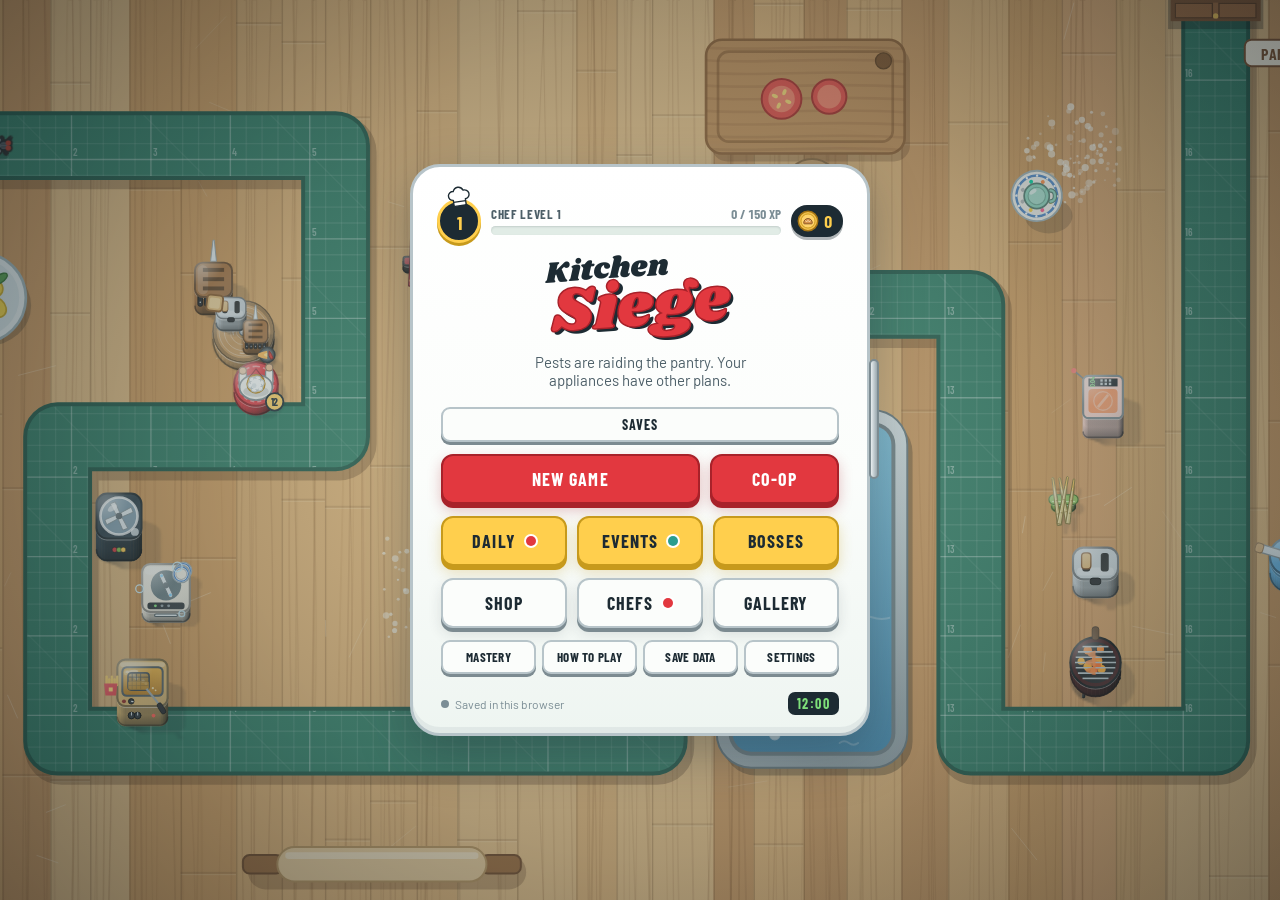
==== index.html @ 2f368362 "Add two-player co-op: WebRTC invite codes on the web, room codes inside Claude Co-Authored-By: Claud" ====
<!doctype html>
<html lang="en">
<head>
<meta charset="utf-8">
<meta name="viewport" content="width=device-width,initial-scale=1,viewport-fit=cover">
<title>Kitchen Siege</title>
<link rel="preconnect" href="https://fonts.googleapis.com">
<link rel="preconnect" href="https://fonts.gstatic.com" crossorigin>
<link rel="stylesheet" href="https://fonts.googleapis.com/css2?family=Barlow+Condensed:wght@500;600;700&family=Barlow:wght@400;500;600&family=Shrikhand&display=swap">
<style>
/* Layout: playfield on the left, an enamel control column on the right; stacks below 860px.
   Look: a 1950s appliance showroom. Mint tiled wall, enamel panels with chrome trim,
   cherry push-buttons, butter-yellow price tags, diner-script logo. One committed light look. */
:root{
  --wall:#cfe8dd;
  --wall-deep:#b6dccb;
  --grout:rgba(255,255,255,.6);
  --enamel:#fbfdfb;
  --enamel-2:#eef5f1;
  --enamel-3:#e1ece6;
  --chrome:#b7c4c9;
  --chrome-dark:#7c8b91;
  --ink:#1d2b33;
  --ink-2:#4d5f68;
  --ink-3:#7b8d95;
  --cherry:#e2383f;
  --cherry-deep:#a8222a;
  --butter:#ffcf4d;
  --butter-deep:#c79a1c;
  --mint:#2a9d8f;
  --gold:#f2c14e;
  --led:#7ee07a;
  --panel-dark:#1d2b33;
  --p1:#e2383f; --p2:#f0a12e; --p3:#2a9d8f;
  --font-display:'Shrikhand','Arial Black',Impact,system-ui,sans-serif;
  --font-ui:'Barlow Condensed','Arial Narrow','Roboto Condensed',system-ui,sans-serif;
  --font-body:'Barlow',system-ui,-apple-system,'Segoe UI',Roboto,sans-serif;
  --radius:16px;
  color-scheme:light;
}
*,*::before,*::after{box-sizing:border-box}
[hidden]{display:none!important}
html,body{height:100%}
body{
  background-color:var(--wall);
  background-image:
    linear-gradient(var(--grout) 1.5px, transparent 1.5px),
    linear-gradient(90deg, var(--grout) 1.5px, transparent 1.5px);
  background-size:56px 28px;
  color:var(--ink);
  font-family:var(--font-body);
  font-size:15px;
  overflow:hidden;
  -webkit-tap-highlight-color:transparent;
}
#app{position:relative;height:100%}
.screen{position:absolute;inset:0;display:flex;flex-direction:column;min-height:0}
button{font:inherit;color:inherit;cursor:pointer;border:0;background:none}
button:focus-visible,input:focus-visible,select:focus-visible,textarea:focus-visible{outline:3px solid var(--butter);outline-offset:2px}
canvas{display:block}
h1,h2,h3{margin:0;text-wrap:balance}
p{margin:0}
.num{font-variant-numeric:tabular-nums}

/* ---------- buttons ---------- */
.btn{
  display:inline-flex;align-items:center;justify-content:center;gap:8px;
  font-family:var(--font-ui);font-weight:700;font-size:18px;letter-spacing:.06em;text-transform:uppercase;
  padding:12px 20px;border-radius:12px;
  background:var(--enamel);color:var(--ink);
  border:2px solid var(--chrome);box-shadow:0 4px 0 var(--chrome-dark), 0 6px 14px rgba(29,43,51,.12);
  transition:transform .08s, box-shadow .08s, filter .15s;
  user-select:none;
}
.btn:hover{filter:brightness(1.03)}
.btn:active{transform:translateY(3px);box-shadow:0 1px 0 var(--chrome-dark)}
.btn-primary{background:var(--cherry);color:#fff;border-color:var(--cherry-deep);box-shadow:0 4px 0 var(--cherry-deep), 0 6px 14px rgba(168,34,42,.28)}
.btn-primary:active{box-shadow:0 1px 0 var(--cherry-deep)}
.btn-gold{background:var(--butter);color:var(--ink);border-color:var(--butter-deep);box-shadow:0 4px 0 var(--butter-deep), 0 6px 14px rgba(199,154,28,.3)}
.btn-ghost{background:transparent;box-shadow:none;border-color:transparent;color:var(--ink-2)}
.btn-ghost:hover{background:rgba(255,255,255,.5)}
.btn-small{font-size:14px;padding:7px 12px;border-radius:9px;box-shadow:0 3px 0 var(--chrome-dark)}
.btn-small.btn-primary{box-shadow:0 3px 0 var(--cherry-deep)}
.btn[disabled]{opacity:.45;cursor:not-allowed;transform:none}
.btn small{font-family:var(--font-body);font-weight:500;font-size:12px;letter-spacing:0;text-transform:none;opacity:.85}
.icon-btn{width:36px;height:36px;border-radius:10px;display:grid;place-items:center;font-size:22px;line-height:1;color:var(--ink-2);background:var(--enamel-2);border:2px solid var(--chrome)}
.icon-btn:hover{background:#fff}
.icon-btn svg{width:18px;height:18px}

/* ---------- menu ---------- */
#scr-menu{align-items:center;justify-content:flex-start;padding:16px;overflow-y:auto}
#scr-menu > .fridge{margin-block:auto}
#menu-bg{position:absolute;inset:0;width:100%;height:100%}
.menu-veil{position:absolute;inset:0;background:radial-gradient(ellipse at center, rgba(207,232,221,.25), rgba(29,43,51,.45))}
.fridge{
  position:relative;z-index:1;width:min(460px,100%);
  background:linear-gradient(180deg,#ffffff 0%, var(--enamel) 55%, var(--enamel-2) 100%);
  border:3px solid var(--chrome);border-radius:30px;
  box-shadow:0 18px 50px rgba(29,43,51,.35), inset 0 2px 0 #fff, inset 0 -6px 0 rgba(124,139,145,.12);
  padding:30px 28px 18px;display:flex;flex-direction:column;gap:18px;
}
.fridge::after{content:"";position:absolute;right:-12px;top:34%;width:10px;height:120px;border-radius:6px;background:linear-gradient(90deg,#e8eef0,#9aa8ae);border:2px solid var(--chrome-dark)}
.logo{display:flex;flex-direction:column;align-items:center;line-height:.86;user-select:none}
.logo .l1{font-family:var(--font-display);font-size:30px;color:var(--ink);transform:rotate(-4deg) translateX(-34px)}
.logo .l2{font-family:var(--font-display);font-size:64px;color:var(--cherry);text-shadow:3px 3px 0 var(--ink), 0 0 0 #fff;-webkit-text-stroke:1.5px var(--cherry-deep);transform:rotate(-4deg)}
.tagline{text-align:center;color:var(--ink-2);font-size:15px;max-width:32ch;margin-inline:auto}
.menu-buttons{display:flex;flex-direction:column;gap:12px}
.menu-buttons .row{display:grid;grid-template-columns:1fr 1fr;gap:10px}
.menu-buttons .row:has(#btn-bosses),.menu-buttons .row:has(#btn-gallery){grid-template-columns:repeat(3,minmax(0,1fr))}
.menu-buttons .row3{grid-template-columns:repeat(3,minmax(0,1fr));gap:8px}
.menu-buttons .row3 .btn{padding-inline:6px;letter-spacing:.03em}
.menu-buttons .row4{grid-template-columns:repeat(4,minmax(0,1fr));gap:6px}
.menu-buttons .row4 .btn{padding-inline:4px;letter-spacing:.02em;font-size:13px}
.howto{display:flex;flex-direction:column;gap:12px;font-size:14px;color:var(--ink-2)}
.howto h3{font-family:var(--font-ui);font-size:17px;letter-spacing:.06em;text-transform:uppercase;color:var(--ink);margin-bottom:2px}
.howto ul{margin:0;padding-left:18px;display:flex;flex-direction:column;gap:3px}
.dmg-table{display:grid;grid-template-columns:auto minmax(0,1fr) auto;gap:4px 10px;font-size:13px;align-items:baseline}
.dmg-table b{font-family:var(--font-ui);font-size:14px;color:var(--ink)}
.dmg-table .imm{color:var(--cherry-deep);font-weight:600}
kbd{font-family:var(--font-ui);font-weight:700;font-size:12px;background:var(--enamel-2);border:1.5px solid var(--chrome);border-bottom-width:3px;border-radius:5px;padding:0 5px;color:var(--ink)}
.menu-buttons .btn{width:100%}
.continue-info{display:block;font-family:var(--font-body);font-size:12px;font-weight:500;text-transform:none;letter-spacing:0;opacity:.9}
.menu-foot{display:flex;align-items:center;justify-content:space-between;gap:10px;font-size:12px;color:var(--ink-3)}
.clock{font-family:var(--font-ui);font-weight:700;font-size:14px;letter-spacing:.1em;background:var(--panel-dark);color:var(--led);padding:3px 9px;border-radius:7px;cursor:default;user-select:none;animation:blink 1.6s steps(2,start) infinite}
@keyframes blink{50%{opacity:.35}}
.badge{display:inline-flex;align-items:center;gap:6px}
.badge i{width:8px;height:8px;border-radius:50%;background:var(--ink-3);display:inline-block}
.badge.on i{background:var(--mint)}

/* ---------- top bars ---------- */
.topbar{display:flex;align-items:center;gap:12px;padding-block:14px;padding-inline:16px;max-width:1180px;width:100%;margin-inline:auto}
.topbar h2{font-family:var(--font-display);font-size:32px;color:var(--ink)}
.topbar .spacer{flex:1}
.stars-pill{font-family:var(--font-ui);font-weight:700;font-size:16px;letter-spacing:.05em;background:var(--panel-dark);color:var(--butter);padding:6px 12px;border-radius:999px;white-space:nowrap}

/* ---------- map select ---------- */
#scr-maps{overflow-y:auto}
.map-grid{display:grid;grid-template-columns:repeat(auto-fit,minmax(min(100%,420px),1fr));gap:18px;max-width:1180px;width:100%;margin-inline:auto;padding-inline:16px;padding-block:4px 28px}
.map-card{
  display:flex;flex-direction:column;text-align:left;background:var(--enamel);border:3px solid var(--chrome);border-radius:20px;overflow:hidden;
  box-shadow:0 6px 0 var(--chrome-dark),0 12px 24px rgba(29,43,51,.12);transition:transform .12s;min-width:0
}
.map-card:hover{transform:translateY(-3px)}
.map-card canvas{width:100%;height:auto;aspect-ratio:1100/680;border-bottom:3px solid var(--chrome)}
.map-meta{padding:12px 14px 14px;display:flex;flex-direction:column;gap:6px}
.map-meta .t{display:flex;align-items:baseline;justify-content:space-between;gap:10px}
.map-meta h3{font-family:var(--font-ui);font-size:24px;font-weight:700;letter-spacing:.02em}
.level{font-family:var(--font-ui);font-weight:700;font-size:13px;letter-spacing:.08em;text-transform:uppercase;padding:2px 8px;border-radius:6px;background:var(--enamel-3);color:var(--ink-2)}
.level.Beginner{background:#d8f2d4;color:#2f6d2a}.level.Intermediate{background:#fff0c4;color:#8a6510}.level.Advanced{background:#ffe0cc;color:#a34a10}.level.Expert{background:#ffd6d8;color:var(--cherry-deep)}
.map-meta p{font-size:14px;color:var(--ink-2)}
.medals{display:flex;gap:6px;align-items:center;margin-top:4px}
.medal{width:22px;height:22px;border-radius:50%;border:2px dashed var(--chrome);display:grid;place-items:center;font-family:var(--font-ui);font-weight:700;font-size:11px;color:var(--ink-3)}
.medal.got{border-style:solid;color:#fff}
.medal.easy.got{background:#c98a45;border-color:#8a5a2b}
.medal.medium.got{background:#aab6bc;border-color:#6b777c}
.medal.hard.got{background:var(--gold);border-color:var(--butter-deep);color:var(--ink)}
.medal.michelin.got{background:var(--cherry);border-color:var(--cherry-deep)}
.medal.mastery.got{background:#6d3fa3;border-color:#4a2575}
.best{margin-left:auto;font-family:var(--font-ui);font-size:13px;color:var(--ink-3);letter-spacing:.04em}

/* ---------- difficulty picker ---------- */
.diffs{display:grid;grid-template-columns:repeat(2,minmax(0,1fr));gap:10px}
.diff{display:flex;flex-direction:column;gap:2px;text-align:left;padding:12px 14px;border-radius:14px;border:2px solid var(--chrome);background:var(--enamel);min-width:0}
.diff b{font-family:var(--font-ui);font-size:20px;letter-spacing:.04em;text-transform:uppercase}
.diff span{font-size:13px;color:var(--ink-2)}
.diff[aria-pressed="true"]{border-color:var(--cherry);background:#fff1f1;box-shadow:0 0 0 3px rgba(226,56,63,.15)}
.diff .medal{position:absolute}
.toggle-row{display:flex;align-items:flex-start;gap:12px;padding:12px 14px;border-radius:14px;background:var(--enamel-2);border:2px solid var(--enamel-3)}
.toggle-row .txt{flex:1;min-width:0}
.toggle-row b{font-family:var(--font-ui);font-size:18px;letter-spacing:.04em;text-transform:uppercase}
.toggle-row span{display:block;font-size:13px;color:var(--ink-2)}
.switch{position:relative;width:52px;height:30px;flex:none}
.switch input{position:absolute;opacity:0;inset:0;cursor:pointer;margin:0}
.switch i{position:absolute;inset:0;border-radius:999px;background:var(--chrome);transition:background .15s}
.switch i::after{content:"";position:absolute;left:4px;top:4px;width:22px;height:22px;border-radius:50%;background:#fff;box-shadow:0 2px 4px rgba(0,0,0,.2);transition:transform .15s}
.switch input:checked + i{background:var(--mint)}
.switch input:checked + i::after{transform:translateX(22px)}
.switch input:focus-visible + i{outline:3px solid var(--butter);outline-offset:2px}

/* ---------- game layout ---------- */
#scr-game{overflow:hidden}
.game{flex:1;display:grid;grid-template-columns:minmax(0,1fr) 324px;gap:14px;padding-block:12px;padding-inline:16px;min-height:0}
.stage-col{position:relative;min-width:0;min-height:0;display:flex;align-items:center;justify-content:center}
.stage{position:relative;border-radius:14px;overflow:hidden;box-shadow:0 0 0 4px var(--enamel),0 0 0 7px var(--chrome),0 16px 34px rgba(29,43,51,.25);background:#d7a466;touch-action:none;user-select:none;-webkit-user-select:none}
.stage canvas{width:100%;height:100%}
.hud{position:absolute;top:10px;left:10px;display:flex;gap:8px;flex-wrap:wrap;pointer-events:none}
.chip{display:inline-flex;align-items:center;gap:7px;padding:5px 12px 5px 8px;border-radius:999px;background:rgba(29,43,51,.82);color:#fff;font-family:var(--font-ui);font-weight:700;font-size:20px;letter-spacing:.02em;font-variant-numeric:tabular-nums;box-shadow:0 2px 0 rgba(0,0,0,.25)}
.chip svg{width:20px;height:20px;flex:none}
.chip.cash{color:var(--butter)}
.chip.esc{color:#ffb27a}
.chip.esc.calm{color:rgba(255,255,255,.55)}
.chip small{font-size:13px;opacity:.7;font-weight:600;margin-left:-3px}
.chip.flashy{animation:pulse .5s}
@keyframes pulse{40%{transform:scale(1.12)}}
.saved-dot{position:absolute;bottom:12px;right:12px;font-family:var(--font-ui);font-size:12px;font-weight:700;letter-spacing:.08em;text-transform:uppercase;background:rgba(29,43,51,.7);color:var(--led);padding:3px 8px;border-radius:6px;opacity:0;transition:opacity .4s;pointer-events:none}
.saved-dot.show{opacity:1}
.boss-bars{position:absolute;top:10px;right:10px;width:min(360px,44%);display:flex;flex-direction:column;gap:5px;pointer-events:none}
.boss-bar{background:rgba(29,43,51,.86);border-radius:12px;padding:6px 10px 8px;color:#fff}
.boss-bar .lv{color:#ffb27a;margin-left:7px}
.boss-bar .bn{white-space:nowrap}
.boss-bar .bn > span:first-child{overflow:hidden;text-overflow:ellipsis;min-width:0}
.boss-bar .hpv{flex:none}
.boss-bar .st{color:#bfe9ff;margin-left:7px;font-size:12px}
.boss-bars.many .boss-bar{padding:4px 9px 6px}
.boss-bars.many .bn{font-size:12px}
.boss-bars.many .bt{height:7px;margin-top:3px}
.boss-bar .bn{font-family:var(--font-ui);font-weight:700;letter-spacing:.06em;text-transform:uppercase;font-size:14px;display:flex;justify-content:space-between;gap:8px}
.boss-bar .bt{height:10px;border-radius:6px;background:rgba(255,255,255,.15);overflow:hidden;margin-top:4px}
.boss-bar .bf{height:100%;background:linear-gradient(90deg,var(--cherry),#ff8a3d);width:100%;transition:width .15s}
.boss-bar .bt{position:relative}
.boss-bar .sk{position:absolute;top:-1px;bottom:-1px;width:3px;margin-left:-1.5px;background:#1d2b33;border-radius:2px}
.boss-bar .sk::after{content:'';position:absolute;left:50%;top:50%;width:7px;height:7px;margin:-3.5px 0 0 -3.5px;border-radius:50%;background:#f4efe6;box-shadow:0 0 0 1.5px #1d2b33}
.boss-bar .sk.gone::after{background:#6b7780}
.boss-bar .bpl{height:5px;border-radius:3px;background:rgba(255,255,255,.12);overflow:hidden;margin-top:3px}
.boss-bar .bpl i{display:block;height:100%;width:100%;background:linear-gradient(90deg,#9aa5ab,#e3e8ea);transition:width .15s}
.boss-bar.shield .bf{background:linear-gradient(90deg,var(--gold),#fff4c2)}
.abilities{position:absolute;left:10px;bottom:10px;display:flex;gap:8px;flex-wrap:wrap;max-width:calc(100% - 20px)}
.ab{position:relative;width:50px;height:50px;border-radius:50%;background:var(--enamel);border:3px solid var(--chrome);box-shadow:0 3px 0 var(--chrome-dark);display:grid;place-items:center;overflow:hidden}
.ab canvas{width:40px;height:40px}
.ab .cdv{position:absolute;inset:0;background:conic-gradient(rgba(29,43,51,.68) calc(var(--cd,0)*1turn), transparent 0);pointer-events:none}
.ab .k{position:absolute;right:2px;bottom:1px;font-family:var(--font-ui);font-weight:700;font-size:11px;background:var(--panel-dark);color:#fff;border-radius:5px;padding:0 4px}
.ab .n{position:absolute;left:3px;top:2px;font-family:var(--font-ui);font-weight:700;font-size:11px;color:var(--ink-2)}
.ab.ready{border-color:var(--butter);box-shadow:0 3px 0 var(--butter-deep),0 0 0 3px rgba(255,207,77,.45)}
/* a switch that is on (Overmix): a red ring that pulses */
.ab.switched{border-color:var(--cherry);animation:abOn 1s ease-in-out infinite}
@keyframes abOn{0%,100%{box-shadow:0 3px 0 #8e1d22,0 0 0 2px rgba(226,56,63,.35)}50%{box-shadow:0 3px 0 #8e1d22,0 0 0 5px rgba(226,56,63,.6)}}
@media (prefers-reduced-motion:reduce){.ab.switched{animation:none;box-shadow:0 3px 0 #8e1d22,0 0 0 4px rgba(226,56,63,.5)}}
.ab:disabled{cursor:default}
.ab{touch-action:manipulation;-webkit-touch-callout:none;-webkit-user-select:none;user-select:none}
.ab .au{position:absolute;right:1px;top:1px;width:15px;height:15px;border-radius:50%;background:var(--mint);color:#fff;font-family:var(--font-ui);font-weight:700;font-size:10px;line-height:15px;text-align:center;box-shadow:0 0 0 1.5px #fff;display:none;pointer-events:none}
.ab.auto .au{display:block}
/* the AUTO switch at the start of the ability bar */
.ab-auto{width:50px;height:50px;border-radius:50%;background:var(--enamel);border:3px solid var(--chrome);box-shadow:0 3px 0 var(--chrome-dark);display:flex;flex-direction:column;align-items:center;justify-content:center;gap:0;color:var(--ink-2);font-family:var(--font-ui);font-weight:700;font-size:11px;letter-spacing:.06em;text-transform:uppercase;line-height:1;touch-action:manipulation;-webkit-user-select:none;user-select:none}
.ab-auto svg{width:20px;height:20px;margin-bottom:1px}
.ab-auto[aria-pressed="true"]{background:var(--mint);border-color:#1f7469;color:#fff;box-shadow:0 3px 0 #1f7469,0 0 0 3px rgba(42,157,143,.35)}
.ab-auto[aria-pressed="true"] svg{animation:abspin 2.4s linear infinite}
.ab-auto[aria-pressed="mixed"]{background:linear-gradient(90deg,#d6f1ec 50%,var(--enamel) 50%);border-color:var(--mint);color:#1f7469}
@keyframes abspin{to{transform:rotate(360deg)}}
@media (prefers-reduced-motion:reduce){.ab-auto[aria-pressed="true"] svg{animation:none}}
.ab canvas{border-radius:50%}
/* hide/show: a slim pill at the start of the bar; when the bar is hidden it stays behind with a count of ready abilities */
.ab-hide{position:relative;width:34px;height:50px;padding:0;border-radius:17px;background:var(--enamel);border:3px solid var(--chrome);box-shadow:0 3px 0 var(--chrome-dark);display:flex;flex-direction:column;align-items:center;justify-content:center;gap:1px;color:var(--ink-2);font-family:var(--font-ui);font-weight:700;font-size:10px;letter-spacing:.05em;text-transform:uppercase;line-height:1;touch-action:manipulation;-webkit-user-select:none;user-select:none}
.ab-hide svg{width:16px;height:16px;transition:transform .15s}
.ab-hide:hover{color:var(--ink)}
.abilities.collapsed .ab-hide svg{transform:scaleX(-1)}
.abilities.collapsed .ab,.abilities.collapsed .ab-auto{display:none}
.ab-hide .hn{position:absolute;top:-7px;right:-9px;min-width:19px;height:19px;padding:0 5px;border-radius:10px;background:var(--butter);color:var(--ink);font-size:11px;letter-spacing:0;line-height:19px;text-align:center;box-shadow:0 0 0 2px var(--enamel),0 2px 0 var(--butter-deep);display:none;pointer-events:none}
.abilities.collapsed .ab-hide .hn.on{display:block}
@media (prefers-reduced-motion:reduce){.ab-hide svg{transition:none}}
/* what an ability does: a card above the bar while hovering it (or holding it on touch) */
.ab-tip{position:absolute;z-index:7;width:min(310px,calc(100% - 12px));background:#1d2b33;color:#fff;border-radius:14px;padding:10px 12px 9px;box-shadow:0 10px 26px rgba(0,0,0,.32);pointer-events:none;font-size:13px;line-height:1.36;border-top:4px solid var(--ac,var(--butter));animation:abtin .14s ease-out}
.ab-tip::after{content:'';position:absolute;left:var(--ax,50%);bottom:-6px;width:13px;height:13px;background:rgb(29,43,51);transform:translateX(-50%) rotate(45deg);border-radius:2px}
@keyframes abtin{from{transform:translateY(6px);opacity:0}}
.ab-tip.far::after{display:none}
.ab-tip.under::after{bottom:auto;top:-6px}
.abt-head{display:flex;align-items:center;gap:10px}
.abt-head canvas{width:40px;height:40px;flex:none}
.abt-title{min-width:0;display:flex;flex-direction:column;gap:1px}
.abt-title b{font-family:var(--font-ui);font-size:19px;letter-spacing:.02em;line-height:1.05}
.abt-sub{display:flex;align-items:center;gap:6px;font-size:12px;color:#b9cad2}
.abt-sub kbd{font-size:11px;padding:0 4px;background:#2c3f49;color:#fff;border-color:#55707c}
.abt-txt{margin:8px 0 0}
.abt-foot{display:flex;flex-wrap:wrap;align-items:center;gap:4px 7px;margin-top:8px;padding-top:7px;border-top:1px solid rgba(255,255,255,.13);font-size:12px;color:#b9cad2}
.abt-foot canvas{width:26px;height:26px;flex:none}
.abt-from{flex:1 1 auto;min-width:0;overflow:hidden;text-overflow:ellipsis;white-space:nowrap}
.abt-st{margin-left:auto;flex:none;font-family:var(--font-ui);font-weight:700;font-size:14px;letter-spacing:.02em;color:var(--butter)}
.abt-st.ready{color:#9df29a}
.abt-st.wait{color:#ffb38a}
.abt-auto{display:flex;gap:6px;align-items:baseline;margin-top:6px;font-size:12px;color:#b9cad2}
.abt-auto b{flex:none;font-family:var(--font-ui);font-size:13px;letter-spacing:.02em;color:#c9d6dc}
.abt-auto.on b{color:#7fe0d2}
.toasts{position:absolute;top:56px;left:50%;transform:translateX(-50%);display:flex;flex-direction:column;align-items:center;gap:6px;pointer-events:none;width:max-content;max-width:90%}
.toast{font-family:var(--font-ui);font-weight:600;font-size:16px;letter-spacing:.02em;background:rgba(29,43,51,.88);color:#fff;padding:6px 14px;border-radius:999px;box-shadow:0 4px 10px rgba(0,0,0,.2);animation:tin .25s ease-out;text-align:center}
.toast.t-gold{background:var(--butter);color:var(--ink)}
.toast.t-warn{background:var(--cherry)}
.toast.t-info{background:#fff;color:var(--ink);border:2px solid var(--chrome)}
.toast.out{opacity:0;transition:opacity .4s}
@keyframes tin{from{transform:translateY(-8px);opacity:0}}
.place-hint{position:absolute;transform:translate(-50%,-120%);font-family:var(--font-ui);font-weight:700;font-size:13px;letter-spacing:.05em;text-transform:uppercase;background:var(--panel-dark);color:#fff;padding:4px 9px;border-radius:7px;pointer-events:none;white-space:nowrap}
.rotate-tip{display:none}

/* ---------- side panel ---------- */
.side{display:flex;flex-direction:column;gap:12px;min-height:0;min-width:0}
.panel{background:var(--enamel);border:3px solid var(--chrome);border-radius:var(--radius);box-shadow:0 6px 0 var(--chrome-dark),0 12px 22px rgba(29,43,51,.12)}
.controls{padding:12px;display:grid;grid-template-columns:minmax(0,1fr) auto auto;gap:8px;align-items:stretch}
.go{font-size:21px;padding:8px 12px;justify-content:flex-start;gap:10px}
.go svg{width:22px;height:22px;flex:none}
.go-txt{display:flex;flex-direction:column;align-items:flex-start;line-height:1;min-width:0}
.go-sub{font-size:13px;letter-spacing:.06em;opacity:.85;margin-top:3px;white-space:nowrap;overflow:hidden;text-overflow:ellipsis;max-width:100%}
.speed{min-width:52px;padding:10px;font-family:var(--font-ui);font-weight:700;font-size:18px}
#btn-pause{padding:10px 12px}
.auto-row{grid-column:1/-1;display:flex;align-items:center;justify-content:space-between;gap:8px;font-family:var(--font-ui);font-weight:600;font-size:14px;letter-spacing:.05em;text-transform:uppercase;color:var(--ink-2)}
.preview{grid-column:1/-1;display:flex;flex-wrap:wrap;align-items:center;gap:4px 6px;border-top:2px dashed var(--enamel-3);padding-top:7px;min-height:34px}
.preview .pv-h{font-family:var(--font-ui);font-weight:700;font-size:12px;letter-spacing:.08em;text-transform:uppercase;color:var(--ink-3);margin-right:2px}
.preview .pv{display:inline-flex;align-items:center;gap:2px;font-family:var(--font-ui);font-weight:700;font-size:13px;color:var(--ink-2);background:var(--enamel-2);border-radius:7px;padding:1px 6px 1px 2px}
.preview .pv canvas{width:24px;height:24px}
.preview .pv.boss{background:#ffe4c9;color:#9a3a10}
.preview .skips{margin-left:auto;display:flex;gap:6px}
.preview .skip{font-size:13px;padding:4px 9px}
.skip-prog{height:10px;border-radius:6px;background:var(--enamel-3);overflow:hidden;margin:10px 0 4px}
.skip-prog i{display:block;height:100%;background:linear-gradient(90deg,var(--cherry),#ff8a3d);width:0}
.forecast{border-radius:12px;padding:10px 12px;font-size:15px;margin:6px 0}
.forecast.ok{background:#e3f6ee;color:#145c45}
.forecast.bad{background:#fde4e4;color:#8e1d22}
.preview .pv i{font-style:normal;font-size:10px;color:var(--cherry-deep);margin-left:2px}
.auto-row label{display:flex;align-items:center;gap:8px;cursor:pointer}
.auto-row .switch{width:42px;height:24px}
.auto-row .switch i::after{width:16px;height:16px;top:4px;left:4px}
.auto-row .switch input:checked + i::after{transform:translateX(18px)}
.shop-wrap{flex:1;min-height:0;display:flex;flex-direction:column;overflow:hidden}
.shop-head{display:flex;align-items:baseline;justify-content:space-between;padding:10px 12px 4px}
.shop-head h3{font-family:var(--font-ui);font-weight:700;font-size:16px;letter-spacing:.1em;text-transform:uppercase;color:var(--ink-2)}
.shop-head span{font-size:12px;color:var(--ink-3)}
.shop{display:grid;grid-template-columns:repeat(4,minmax(0,1fr));gap:6px;padding:6px 10px 10px;overflow-y:auto}
.card{position:relative;display:flex;flex-direction:column;align-items:center;gap:2px;padding:5px 2px 6px;border-radius:11px;background:var(--enamel-2);border:2px solid var(--enamel-3);min-width:0}
.card:hover{border-color:var(--chrome);background:#fff}
.card canvas{width:46px;height:46px}
.card .nm{font-family:var(--font-ui);font-weight:700;font-size:12.5px;line-height:1.02;text-align:center;letter-spacing:-.01em;hyphens:manual}
.card .pr{margin-top:auto;font-family:var(--font-ui);font-weight:700;font-size:13px;background:var(--butter);color:var(--ink);padding:0 5px;border-radius:5px;font-variant-numeric:tabular-nums}
.card .hk{position:absolute;left:5px;top:3px;font-family:var(--font-ui);font-weight:700;font-size:11px;color:var(--ink-3)}
.card .st{position:absolute;right:5px;top:3px;font-size:10px;color:var(--butter-deep);letter-spacing:-1px}
.card.poor{opacity:.55}
.card.poor .pr{background:var(--enamel-3);color:var(--cherry-deep)}
.card.sel{border-color:var(--cherry);background:#fff1f1;box-shadow:0 0 0 3px rgba(226,56,63,.18)}
.info{margin:0 12px 12px;padding:10px 12px;border-radius:12px;background:var(--enamel-2);font-size:13px;color:var(--ink-2);min-height:62px}
.info b{display:block;font-family:var(--font-ui);font-size:16px;letter-spacing:.03em;color:var(--ink)}

/* ---------- tower panel ---------- */
.tpanel{flex:1;min-height:0;overflow-y:auto;padding:12px;display:flex;flex-direction:column;gap:10px}
.tp-head{display:flex;align-items:center;gap:10px}
.tp-head canvas{width:56px;height:56px;flex:none;background:var(--enamel-2);border-radius:12px}
.tp-title{flex:1;min-width:0}
.tp-name{font-family:var(--font-ui);font-weight:700;font-size:22px;line-height:1.05}
.tp-sub{font-size:13px;color:var(--ink-2)}
.tp-stats{display:flex;flex-wrap:wrap;gap:4px 14px;font-size:13px;color:var(--ink-2)}
.tp-stats b{font-family:var(--font-ui);font-size:15px;color:var(--ink);font-variant-numeric:tabular-nums}
.buffs{display:flex;flex-wrap:wrap;gap:5px}
.buffs span{font-family:var(--font-ui);font-weight:600;font-size:12px;letter-spacing:.04em;text-transform:uppercase;background:#fff3cf;color:#7a5a08;padding:2px 7px;border-radius:5px}
.seg{display:grid;grid-template-columns:repeat(4,1fr);background:var(--enamel-2);border:2px solid var(--enamel-3);border-radius:10px;padding:3px;gap:3px}
.seg button{font-family:var(--font-ui);font-weight:700;font-size:14px;letter-spacing:.04em;text-transform:uppercase;padding:6px 0;border-radius:7px;color:var(--ink-2)}
.seg button[aria-pressed="true"]{background:var(--panel-dark);color:#fff}
.spot-row{display:flex;flex-direction:column;gap:5px}
.spot-txt{font-family:var(--font-ui);font-weight:600;font-size:13px;letter-spacing:.05em;text-transform:uppercase;color:var(--ink-2)}
.seg.seg2{grid-template-columns:repeat(2,1fr)}
.fly-row{display:flex;flex-direction:column;gap:5px}
.fly-txt{font-family:var(--font-ui);font-weight:600;font-size:13px;letter-spacing:.05em;text-transform:uppercase;color:var(--ink-2)}
.seg button:disabled{opacity:.42;cursor:not-allowed}
.path{display:flex;flex-direction:column;gap:5px;padding:8px;border-radius:12px;background:var(--enamel-2);border-left:5px solid var(--pc)}
.path-head{display:flex;align-items:center;gap:8px;font-family:var(--font-ui);font-weight:700;font-size:14px;letter-spacing:.06em;text-transform:uppercase}
.pips{display:flex;gap:3px}
.pips button{width:16px;height:16px;padding:0;border-radius:4px;background:var(--enamel-3);border:1.5px solid var(--chrome);cursor:pointer;position:relative;transition:transform .08s}
.pips button::after{content:'';position:absolute;inset:-5px -2px}
.pips button.on{background:var(--pc);border-color:var(--pc);cursor:default}
.pips button.can{border-color:var(--pc)}
.pips button.no{opacity:.45;cursor:not-allowed}
.pips button.pre.can{background:color-mix(in srgb,var(--pc) 45%,transparent)}
.pips button.pre.poor{background:color-mix(in srgb,var(--cherry) 30%,transparent)}
.pips button:not(.on):not(.no):hover{transform:scale(1.15)}
.pips button:focus-visible{outline:2px solid var(--pc);outline-offset:1px}
.path-cur{margin-left:auto;font-family:var(--font-body);font-weight:500;font-size:12px;letter-spacing:0;text-transform:none;color:var(--ink-3);white-space:nowrap;overflow:hidden;text-overflow:ellipsis;max-width:45%}
.upg{display:grid;grid-template-columns:44px minmax(0,1fr) auto;align-items:center;gap:8px;text-align:left;padding:6px;border-radius:10px;background:#fff;border:2px solid var(--enamel-3)}
.upg canvas{width:44px;height:44px}
.upg b{display:block;font-family:var(--font-ui);font-size:16px;line-height:1.1}
.upg small{display:block;font-size:12px;line-height:1.25;color:var(--ink-2)}
.upg .price{font-family:var(--font-ui);font-weight:700;font-size:16px;background:var(--butter);color:var(--ink);padding:3px 8px;border-radius:7px;white-space:nowrap;font-variant-numeric:tabular-nums}
.upg.can:hover{border-color:var(--pc);box-shadow:0 0 0 3px color-mix(in srgb, var(--pc) 22%, transparent)}
.upg.poor .price{background:var(--enamel-3);color:var(--cherry-deep)}
.upg.locked,.upg.closed,.upg.max{cursor:default}
.upg.locked .price,.upg.closed .price{background:var(--enamel-3);color:var(--ink-3)}
.upg.closed{opacity:.6}
.upg.max{grid-template-columns:44px 1fr;background:#fff8e1;border-color:#f6dd8f}
.lock-note{font-size:12px;color:var(--ink-3)}
.xpbar{height:6px;border-radius:4px;background:var(--enamel-3);overflow:hidden;margin-top:4px}
.xpbar i{display:block;height:100%;background:var(--mint)}
.paragon{padding:10px;border-radius:12px;background:linear-gradient(135deg,#fff6d6,#ffe9a8);border:2px solid #f2c14e;display:flex;flex-direction:column;gap:6px}
.paragon h4{margin:0;font-family:var(--font-display);font-size:20px;color:#7a5410;font-weight:400}
.paragon ul{margin:0;padding-left:18px;font-size:12px;color:#6b5a2a}
.paragon li.ok{color:#2f6d2a}
.paragon .why{font-size:12px;color:#6b5a2a}
.abils{display:flex;flex-direction:column;gap:6px}
.abils-head{font-family:var(--font-ui);font-weight:700;font-size:14px;letter-spacing:.06em;text-transform:uppercase;color:var(--ink-2)}
.abil{display:grid;grid-template-columns:40px minmax(0,1fr);gap:9px;align-items:start;padding:8px;border-radius:12px;background:#fff;border:2px solid var(--enamel-3);border-left:5px solid var(--ac);cursor:pointer;-webkit-tap-highlight-color:transparent}
.abil:hover{background:#fffdf4}
.abil canvas{width:40px;height:40px}
.abil-head{display:flex;align-items:center;gap:6px;min-width:0}
.abil-head b{font-family:var(--font-ui);font-size:16px;line-height:1.1}
.abil-head kbd{font-size:11px}
.abil-st{margin-left:auto;font-family:var(--font-ui);font-weight:700;font-size:13.5px;letter-spacing:.02em;color:var(--ink-3);white-space:nowrap}
.abil-st.ready{color:var(--mint)}
.abil-auto{grid-column:2;justify-self:start;margin-top:5px;font-family:var(--font-ui);font-weight:700;font-size:12.5px;letter-spacing:.03em;padding:3px 10px;border-radius:999px;border:2px solid var(--enamel-3);background:var(--enamel-2);color:var(--ink-2)}
.abil-auto[aria-pressed="true"]{background:var(--mint);border-color:#1f7469;color:#fff}
.abil p{margin:3px 0 0;font-size:12.5px;line-height:1.3;color:var(--ink-2)}
.abil-foot{display:flex;flex-wrap:wrap;align-items:baseline;gap:2px 8px;margin-top:3px}
.abil small{font-size:11.5px;color:var(--ink-3)}
.bank{display:flex;align-items:center;justify-content:space-between;gap:8px;padding:8px 10px;border-radius:12px;background:#eef8e8;border:2px solid #cfe7c2;font-size:13px}
.bank b{font-family:var(--font-ui);font-size:17px}
.tp-foot{display:flex;gap:8px;margin-top:auto}
.tp-foot .btn{flex:1}
.sell{background:#fff;color:var(--cherry-deep);border-color:#f3c2c4;box-shadow:0 3px 0 #e39a9e}
.sell.armed{background:var(--cherry);color:#fff;border-color:var(--cherry-deep);box-shadow:0 3px 0 var(--cherry-deep)}

/* ---------- modals ---------- */
.modal-wrap{position:fixed;inset:0;z-index:20;display:grid;place-items:center;padding:16px;background:rgba(29,43,51,.55);backdrop-filter:blur(3px)}
.modal{width:min(520px,100%);max-height:calc(100% - 8px);overflow-y:auto;background:var(--enamel);border:3px solid var(--chrome);border-radius:24px;box-shadow:0 20px 60px rgba(0,0,0,.35);padding:22px;display:flex;flex-direction:column;gap:14px}
.modal h2{font-family:var(--font-display);font-size:30px;color:var(--ink);line-height:1.1}
.modal .lead{color:var(--ink-2);font-size:15px}
.modal .acts{display:flex;flex-wrap:wrap;gap:10px}
.modal .acts .btn{flex:1 1 140px}
.modal textarea{width:100%;min-height:90px;resize:vertical;border-radius:12px;border:2px solid var(--chrome);background:#fff;padding:10px;font:12px/1.4 ui-monospace,SFMono-Regular,Menlo,Consolas,monospace;color:var(--ink);word-break:break-all;box-sizing:border-box}
.statline{display:grid;grid-template-columns:repeat(3,minmax(0,1fr));gap:8px}
.stat{background:var(--enamel-2);border-radius:12px;padding:10px;text-align:center}
.stat b{display:block;font-family:var(--font-ui);font-size:24px;font-variant-numeric:tabular-nums}
.stat span{font-size:12px;color:var(--ink-3);text-transform:uppercase;letter-spacing:.06em;font-family:var(--font-ui);font-weight:600}
.big-medal{width:84px;height:84px;margin:0 auto;border-radius:50%;display:grid;place-items:center;font-family:var(--font-display);font-size:28px;color:#fff;border:5px solid rgba(255,255,255,.7);box-shadow:0 8px 20px rgba(0,0,0,.2)}
.xp-list{display:flex;flex-direction:column;gap:6px}
.xp-row{display:grid;grid-template-columns:34px minmax(0,1fr) auto;gap:8px;align-items:center;font-size:13px}
.xp-row canvas{width:34px;height:34px}
.xp-row b{font-family:var(--font-ui);font-size:15px}
.form-row{display:flex;flex-direction:column;gap:6px}
.form-row label{font-family:var(--font-ui);font-weight:700;font-size:15px;letter-spacing:.05em;text-transform:uppercase}
input[type=range]{width:100%;accent-color:var(--cherry)}
.note{font-size:13px;color:var(--ink-2);background:var(--enamel-2);border-radius:10px;padding:8px 10px}

/* ---------- mastery ---------- */
#scr-mastery{overflow-y:auto}
.mastery-wrap{max-width:1180px;width:100%;margin-inline:auto;padding-inline:16px;padding-block:0 28px;display:flex;flex-direction:column;gap:14px}
#mastery-body{display:flex;flex-direction:column;gap:14px}
.tabs{display:flex;gap:8px;flex-wrap:wrap}
.tabs button{font-family:var(--font-ui);font-weight:700;font-size:16px;letter-spacing:.06em;text-transform:uppercase;padding:8px 14px;border-radius:10px;background:var(--enamel);border:2px solid var(--chrome);color:var(--ink-2)}
.tabs button[aria-selected="true"]{background:var(--panel-dark);color:#fff;border-color:var(--panel-dark)}
.mgrid{display:grid;grid-template-columns:repeat(auto-fill,minmax(min(100%,340px),1fr));gap:14px}
.mcard{background:var(--enamel);border:3px solid var(--chrome);border-radius:18px;padding:14px;display:flex;flex-direction:column;gap:8px;min-width:0}
.mcard .top{display:flex;align-items:center;gap:12px}
.mcard canvas{width:64px;height:64px;flex:none;background:var(--enamel-2);border-radius:14px}
.mcard h3{font-family:var(--font-ui);font-size:22px}
.rank{font-family:var(--font-display);font-size:18px;color:var(--cherry);font-weight:400}
.ladder{display:flex;gap:4px}
.ladder i{flex:1;height:8px;border-radius:3px;background:var(--enamel-3)}
.ladder i.on{background:var(--mint)}
.ladder i.gold{background:var(--gold)}
.next{font-size:13px;color:var(--ink-2)}
.perks{display:grid;grid-template-columns:repeat(auto-fill,minmax(min(100%,250px),1fr));gap:12px}
.perk{background:var(--enamel);border:3px solid var(--chrome);border-radius:16px;padding:12px;display:flex;flex-direction:column;gap:6px}
.perk h4{margin:0;font-family:var(--font-ui);font-size:19px}
.perk p{font-size:13px;color:var(--ink-2);flex:1}
.perk.owned{border-color:var(--mint);background:#effaf6}
.cost{font-family:var(--font-ui);font-weight:700;color:var(--butter-deep)}
.medal-table{display:flex;flex-direction:column;gap:10px}
.medal-row{display:grid;grid-template-columns:minmax(0,1fr) auto;gap:10px;align-items:center;background:var(--enamel);border:3px solid var(--chrome);border-radius:16px;padding:12px 14px}
.medal-row h4{margin:0;font-family:var(--font-ui);font-size:20px}
.pests{display:grid;grid-template-columns:repeat(auto-fill,minmax(min(100%,300px),1fr));gap:12px}
.pest{display:grid;grid-template-columns:58px minmax(0,1fr);gap:10px;align-items:center;background:var(--enamel);border:3px solid var(--chrome);border-radius:16px;padding:10px}
.pest canvas{width:58px;height:58px;background:var(--enamel-2);border-radius:12px}
.pest h4{margin:0;font-family:var(--font-ui);font-size:19px}
.pest p{font-size:12.5px;color:var(--ink-2)}
.tags{display:flex;flex-wrap:wrap;gap:4px;margin-top:3px}
.tags span{font-family:var(--font-ui);font-weight:600;font-size:11.5px;letter-spacing:.05em;text-transform:uppercase;padding:1px 6px;border-radius:5px;background:var(--enamel-3);color:var(--ink-2)}
.tags .imm{background:#ffe0e1;color:var(--cherry-deep)}
.tags .veh{background:#e3e7ff;color:#3540a0}
.tags .boss{background:var(--butter);color:var(--ink)}
.stats-grid{display:grid;grid-template-columns:repeat(auto-fit,minmax(140px,1fr));gap:10px}

/* ---------- service menu (admin) ---------- */
.admin{position:fixed;z-index:40;top:12px;right:12px;width:min(360px,calc(100% - 24px));max-height:calc(100% - 24px);overflow-y:auto;background:#141d22;color:#d9f5e0;border:2px solid #3b5560;border-radius:16px;box-shadow:0 20px 50px rgba(0,0,0,.45);font-family:var(--font-ui)}
.admin header{position:sticky;top:0;display:flex;align-items:center;justify-content:space-between;gap:8px;padding:10px 12px;background:#0d1417;border-bottom:1px solid #2a3d45;cursor:move;touch-action:none}
.admin header b{font-size:16px;letter-spacing:.12em;text-transform:uppercase;color:var(--led)}
.admin header button{color:#d9f5e0;font-size:20px;width:30px;height:30px;border-radius:8px}
.admin section{padding:10px 12px;border-bottom:1px solid #22333a;display:flex;flex-direction:column;gap:8px}
.admin h5{margin:0;font-size:12px;letter-spacing:.14em;text-transform:uppercase;color:#7fa7b1}
.admin .r{display:flex;flex-wrap:wrap;gap:6px;align-items:center}
.admin button.a{font-family:var(--font-ui);font-weight:700;font-size:14px;letter-spacing:.04em;padding:6px 10px;border-radius:8px;background:#22343c;color:#e8fff0;border:1px solid #3b5560}
.admin button.a:hover{background:#2c4550}
.admin button.a.on{background:#2f6d2a;border-color:var(--led)}
.admin button.a.warn{background:#5a1f22;border-color:#a8222a}
.admin input,.admin select{font-family:var(--font-ui);font-size:14px;background:#0d1417;color:#e8fff0;border:1px solid #3b5560;border-radius:8px;padding:6px 8px;width:86px}
.admin select{width:150px}
.admin label{display:inline-flex;align-items:center;gap:5px;font-size:14px;margin-right:8px}
.admin input[type=checkbox]{width:auto;padding:0;accent-color:var(--led)}
.ws-layer.ws-hl{box-shadow:0 0 0 3px #ff6b4a}
.ws-map{margin-top:8px;cursor:grab;border-radius:10px}
.admin.sbx{right:auto;left:12px;top:64px;border-color:#6a5acd}
.admin.sbx header b{color:#c9b3ff}
#btn-sandbox{grid-column:1/-1}
.admin .muted{font-size:12px;color:#7fa7b1;font-family:var(--font-body)}

/* ---------- microwave keypad ---------- */
.keypad-wrap{position:fixed;inset:0;z-index:45;display:grid;place-items:center;background:rgba(0,0,0,.4);padding:16px}
.keypad{width:min(260px,100%);background:linear-gradient(#e9edef,#c9d2d6);border:3px solid var(--chrome-dark);border-radius:18px;padding:14px;display:flex;flex-direction:column;gap:10px;box-shadow:0 20px 40px rgba(0,0,0,.35)}
.kp-display{background:#0e1a12;color:var(--led);font-family:var(--font-ui);font-weight:700;font-size:34px;letter-spacing:.2em;text-align:right;padding:6px 12px;border-radius:10px;font-variant-numeric:tabular-nums;box-shadow:inset 0 2px 6px rgba(0,0,0,.6)}
.kp-display.err{color:#ff6b5e}
.kp-grid{display:grid;grid-template-columns:repeat(3,1fr);gap:8px}
.kp-grid button{font-family:var(--font-ui);font-weight:700;font-size:20px;padding:10px 0;border-radius:10px;background:#f7f9fa;border:2px solid var(--chrome);box-shadow:0 3px 0 var(--chrome-dark)}
.kp-grid button:active{transform:translateY(2px);box-shadow:0 1px 0 var(--chrome-dark)}
.kp-grid .start{background:var(--mint);color:#fff;border-color:#1f7469;box-shadow:0 3px 0 #1f7469}
.kp-grid .clr{background:#fbe1e2;color:var(--cherry-deep)}
.kp-label{font-family:var(--font-ui);font-size:12px;letter-spacing:.14em;text-transform:uppercase;color:var(--ink-2);text-align:center}

/* ---------- touch ---------- */
.touch .card .hk,.touch .shop-head span,.touch .ab .k{display:none}

/* ---------- small screens ---------- */
@media (max-width:860px) and (orientation:portrait), (max-width:600px){
  body{overflow:auto}
  #scr-game{position:relative;inset:auto;min-height:100%;overflow:visible}
  .game{grid-template-columns:minmax(0,1fr);grid-template-rows:auto auto;padding-block:10px;gap:12px}
  .stage-col{display:block}
  .side{min-height:auto}
  .shop-wrap{overflow:visible}
  .shop{grid-template-columns:repeat(auto-fill,minmax(88px,1fr));overflow:visible}
  .tpanel{overflow:visible}
  .chip{font-size:16px;padding:3px 9px 3px 6px}
  .chip svg{width:16px;height:16px}
  .ab{width:44px;height:44px}
  .ab canvas{width:34px;height:34px}
  .ab-auto{width:44px;height:44px;font-size:10px}
  .ab-auto svg{width:17px;height:17px}
  .ab-hide{width:32px;height:44px;font-size:9px}
  .toast{font-size:12px;padding:4px 10px}
  .rotate-tip{display:block;text-align:center;font-size:12px;color:var(--ink-2);margin-top:14px}
  .logo .l2{font-size:54px}
  .boss-bars{top:44px;right:8px;width:76%;gap:3px}
  .boss-bar{padding:3px 8px 5px;border-radius:9px}
  .boss-bar .bn,.boss-bars.many .bn{font-size:11px;letter-spacing:.03em}
  .boss-bar .bt{height:6px;margin-top:2px}
  .toasts{top:96px}
}
@media (max-height:560px) and (orientation:landscape) and (min-width:601px){
  .game{grid-template-columns:minmax(0,1fr) 236px;padding-block:8px;padding-inline:12px;gap:10px}
  .controls{padding:8px;gap:6px}
  .go{font-size:16px;padding:6px 8px;gap:6px}
  .go svg{width:16px;height:16px}
  .go-sub{font-size:11px}
  .speed{min-width:42px;font-size:15px;padding:6px}
  #btn-pause{padding:6px 8px}
  .auto-row{font-size:12px}
  .shop-head{padding:6px 10px 2px}
  .shop{grid-template-columns:repeat(3,minmax(0,1fr));gap:5px;padding:4px 8px 8px}
  .card{padding:3px 2px 4px}
  .card canvas{width:34px;height:34px}
  .card .nm{font-size:11.5px}
  .card .pr{font-size:12px}
  .info{display:none}
  .tpanel{padding:8px;gap:7px}
  .tp-head canvas{width:40px;height:40px}
  .tp-name{font-size:18px}
  .upg{grid-template-columns:34px minmax(0,1fr) auto;gap:6px;padding:4px}
  .upg canvas{width:34px;height:34px}
  .upg b{font-size:14px}
  .upg small{font-size:11px}
  .chip{font-size:15px;padding:3px 9px 3px 6px}
  .chip svg{width:15px;height:15px}
  .ab{width:42px;height:42px}
  .ab canvas{width:32px;height:32px}
  .ab-auto{width:42px;height:42px;font-size:10px}
  .ab-auto svg{width:16px;height:16px}
  .ab-hide{width:30px;height:42px;font-size:9px}
  .seg button{font-size:11px;letter-spacing:0}
  .path-head{font-size:12px}
  .toasts{top:40px}
  .toast{font-size:12px;padding:4px 10px}
  .boss-bars{top:40px}
}
@media (max-width:420px){
  .diffs{grid-template-columns:1fr}
  .statline{grid-template-columns:1fr 1fr}
}
@media (prefers-reduced-motion: reduce){
  *{animation-duration:.001s !important;transition-duration:.001s !important}
}
.preview .skip.queued{background:var(--cherry);color:#fff;border-color:var(--cherry-deep)}
.path-cur.hint{color:var(--ink);font-weight:700}
.clip{display:flex;gap:6px;align-items:stretch;margin:0 0 8px}
.clip[hidden]{display:none}
.clip-paste{flex:1;display:flex;align-items:center;gap:8px;padding:5px 9px;border-radius:12px;border:1.5px dashed var(--chrome);background:var(--enamel-2,#fff);cursor:pointer;text-align:left;font:inherit;color:var(--ink)}
.clip-paste canvas{width:30px;height:30px}
.clip-paste>span:nth-child(2){display:flex;flex-direction:column;line-height:1.15;flex:1;min-width:0}
.clip-paste b{font-size:13px}
.clip-paste small{font-size:11.5px;color:var(--ink-2,#5b6b74);white-space:nowrap;overflow:hidden;text-overflow:ellipsis}
.clip-paste .pr{background:var(--gold,#ffcf4d);border-radius:7px;padding:2px 7px;font-weight:700;font-size:13px}
.clip-paste.poor .pr{background:#f3c2c4;color:var(--cherry-deep)}
.clip-paste:hover{border-style:solid}
.clip-paste.sel{border:1.5px solid var(--cherry);background:#fff3f3}
.clip-x{align-self:center}

.skip-tally{display:flex;justify-content:space-between;gap:10px;margin:8px 0 2px;font-size:15px;color:var(--ink-2)}
.skip-tally b{color:var(--ink);margin-left:4px}
.skip-tally span:first-child b{color:#1d7a55}
.skip-cash{display:flex;align-items:baseline;flex-wrap:wrap;gap:6px;background:#fff6dc;border:1.5px solid var(--gold);border-radius:12px;padding:8px 12px;margin:6px 0;color:var(--ink-2);font-size:14px}
.skip-cash .plus{font-size:22px;font-weight:800;color:#8a5a00}
#hud-cash{position:relative}
#hud-cash.pop{animation:cashpop .6s ease 2}
@keyframes cashpop{50%{transform:scale(1.18)}}
.cash-float{position:absolute;left:50%;top:100%;transform:translateX(-50%);font-weight:800;color:#ffcf4d;text-shadow:0 1px 2px rgba(0,0,0,.6);white-space:nowrap;pointer-events:none;animation:cashfloat 1.8s ease-out forwards}
@keyframes cashfloat{0%{opacity:0;margin-top:0}15%{opacity:1}100%{opacity:0;margin-top:26px}}

/* ---------- skins ---------- */
.modal.wide{width:min(1000px,100%)}
.skin-chip{display:inline-flex;align-items:center;gap:6px;margin-top:4px;padding:2px 9px 2px 4px;border-radius:999px;background:var(--enamel-2);border:1.5px solid var(--enamel-3);font-family:var(--font-ui);font-weight:700;font-size:12.5px;letter-spacing:.03em;color:var(--ink-2);cursor:pointer}
.skin-chip:hover{border-color:var(--chrome);background:#fff;color:var(--ink)}
.skin-chip i{width:14px;height:14px;border-radius:50%;border:1.5px solid rgba(29,43,51,.35);flex:none}
.skin-grid{display:grid;grid-template-columns:repeat(auto-fill,minmax(150px,1fr));gap:10px}
.skin-tile{position:relative;display:flex;flex-direction:column;align-items:center;gap:3px;padding:10px 8px 10px;border-radius:14px;background:var(--enamel-2);border:2px solid var(--enamel-3);text-align:center;cursor:pointer;color:var(--ink)}
.skin-tile:hover{border-color:var(--chrome);background:#fff}
.skin-tile canvas{width:72px;height:72px}
.skin-tile b{font-family:var(--font-ui);font-size:16px;letter-spacing:.03em}
.skin-tile small{font-size:12px;line-height:1.25;color:var(--ink-2)}
.skin-tile.on{border-color:var(--mint);background:#e9f8f3;box-shadow:0 0 0 3px rgba(42,157,143,.18)}
.skin-tile.on::after{content:'Equipped';position:absolute;top:6px;right:6px;font-family:var(--font-ui);font-weight:700;font-size:10.5px;letter-spacing:.06em;text-transform:uppercase;background:var(--mint);color:#fff;border-radius:6px;padding:1px 6px}
.skin-tile.locked canvas{filter:grayscale(.85) brightness(1.05);opacity:.55}
.skin-tile.locked b{color:var(--ink-3)}
.skin-dots{display:flex;flex-wrap:wrap;gap:7px}
.skin-dot{width:26px;height:26px;border-radius:50%;border:2px solid rgba(29,43,51,.25);cursor:pointer;position:relative;padding:0}
.skin-dot:hover{transform:scale(1.1)}
.skin-dot.on{outline:3px solid var(--mint);outline-offset:2px}
.skin-dot.locked{filter:grayscale(.9);opacity:.45;cursor:not-allowed}
.skin-dot.locked::after{content:'';position:absolute;right:-3px;bottom:-3px;width:11px;height:11px;border-radius:3px;background:var(--ink-2) url("data:image/svg+xml,%3Csvg xmlns='http://www.w3.org/2000/svg' viewBox='0 0 12 12'%3E%3Crect x='2.5' y='5.5' width='7' height='5' rx='1' fill='white'/%3E%3Cpath d='M4 5.5V4a2 2 0 0 1 4 0v1.5' stroke='white' stroke-width='1.3' fill='none'/%3E%3C/svg%3E") center/9px no-repeat}
.skin-card .rank{font-size:13px;color:var(--ink-2)}
.card.custom{border-style:dashed;border-color:#b9a8ff}
.card.custom .hk{color:#7b5cff;font-size:12px}
/* ---------- tower builder ---------- */
.bld{display:grid;grid-template-columns:minmax(0,1fr) 330px;gap:16px;align-items:start}
.bld-form{display:flex;flex-direction:column;gap:12px;min-width:0}
.bld-top{display:flex;gap:8px;flex-wrap:wrap;align-items:center}
.bld-top select{flex:1;min-width:180px}
.bsec{background:var(--enamel-2);border:2px solid var(--enamel-3);border-radius:14px;padding:10px 12px 12px}
.bsec h4{font-family:var(--font-ui);font-size:15px;letter-spacing:.1em;text-transform:uppercase;color:var(--ink-2);margin-bottom:8px}
.bgrid{display:grid;grid-template-columns:repeat(auto-fill,minmax(140px,1fr));gap:10px 12px}
.bf{display:flex;flex-direction:column;gap:4px;min-width:0}
.bf .bl,.bpath .bl{font-family:var(--font-ui);font-weight:700;font-size:13px;letter-spacing:.05em;text-transform:uppercase;color:var(--ink)}
.bf small{font-size:11.5px;line-height:1.25;color:var(--ink-3)}
.bld input[type=text],.bld input[type=number],.bld select{width:100%;box-sizing:border-box;font:500 15px var(--font-body);color:var(--ink);background:#fff;border:2px solid var(--chrome);border-radius:9px;padding:6px 8px;min-height:36px}
.bld input:focus-visible,.bld select:focus-visible{outline:none;border-color:var(--mint);box-shadow:0 0 0 3px rgba(42,157,143,.2)}
.bchecks{grid-column:1/-1;display:flex;flex-wrap:wrap;gap:8px 16px}
.bchk{display:inline-flex;align-items:center;gap:7px;font-size:14px;color:var(--ink);cursor:pointer}
.bchk input{width:18px;height:18px;accent-color:var(--mint)}
.brange{display:flex;align-items:center;gap:10px}
.brange input{flex:1;accent-color:var(--cherry)}
.brange b{font-family:var(--font-ui);font-size:18px;min-width:1.2em;text-align:center}
.bpaths{grid-column:1/-1;display:flex;flex-direction:column;gap:8px}
.bpath{display:grid;grid-template-columns:62px minmax(0,1fr) minmax(0,1fr);gap:8px;align-items:center;padding-left:8px;border-left:4px solid var(--pc)}
.bld-side{display:flex;flex-direction:column;gap:12px;position:sticky;top:0}
.bprev{background:var(--panel-dark);color:#eef7f2;border-radius:16px;padding:12px;display:flex;flex-direction:column;gap:8px}
.bprev-top{display:flex;align-items:center;gap:10px}
.bprev-top canvas{width:76px;height:76px;flex:none;background:rgba(255,255,255,.08);border-radius:14px}
.bprev-name{font-family:var(--font-ui);font-weight:700;font-size:22px;line-height:1.05;word-break:break-word}
.bprev-sub{font-size:13px;color:#a9c3cc}
.bprev-desc{font-size:13.5px;line-height:1.35;color:#dbe9e3}
.bprev-stats{display:flex;flex-wrap:wrap;gap:4px 14px;font-size:13px;color:#a9c3cc}
.bprev-stats b{color:var(--butter);font-family:var(--font-ui);font-size:16px}
.bprev-paths{display:flex;flex-direction:column;gap:6px}
.bpp{border-left:3px solid var(--pc);padding-left:8px}
.bpp b{font-family:var(--font-ui);font-size:14px;letter-spacing:.04em;text-transform:uppercase}
.bpp ol{list-style:none;margin:2px 0 0;padding:0;display:grid;gap:1px}
.bpp li{display:flex;justify-content:space-between;gap:8px;font-size:12.5px;color:#cfe0da;cursor:help}
.bpp li .num{color:var(--butter)}
.blist{display:flex;flex-direction:column;gap:6px}
.blist h4{font-family:var(--font-ui);font-size:14px;letter-spacing:.08em;text-transform:uppercase;color:var(--ink-2)}
.brow{display:grid;grid-template-columns:40px minmax(0,1fr) auto auto;gap:8px;align-items:center;padding:6px;border-radius:12px;background:var(--enamel-2);border:2px solid var(--enamel-3)}
.brow.on{border-color:#b9a8ff;background:#f4f0ff}
.brow canvas{width:40px;height:40px}
.brow .bn{display:flex;flex-direction:column;min-width:0}
.brow .bn b{font-family:var(--font-ui);font-size:15px;white-space:nowrap;overflow:hidden;text-overflow:ellipsis}
.brow .bn small{font-size:11.5px;color:var(--ink-3)}
.brow .btn-small{padding:5px 9px;font-size:12.5px}
.bld-status{display:block;min-height:1.2em;font-size:14px;font-weight:600;color:var(--mint)}
@media (max-width: 780px){
  .bld{grid-template-columns:minmax(0,1fr)}
  .bld-side{position:static;order:-1}
  .bpath{grid-template-columns:minmax(0,1fr) minmax(0,1fr)}
  .bpath .bl{grid-column:1/-1}
}
.bsec h4{margin:0 0 8px}
.blist h4{margin:0}

/* ---------- tower builder v2 ---------- */
.bld-main{display:flex;flex-direction:column;gap:10px;min-width:0}
.bld-tabs{display:grid;grid-template-columns:repeat(4,1fr);gap:4px;background:var(--enamel-2);border:2px solid var(--enamel-3);border-radius:12px;padding:4px;position:sticky;top:-22px;z-index:2}
.bld-tabs button{font-family:var(--font-ui);font-weight:700;font-size:14px;letter-spacing:.04em;text-transform:uppercase;padding:8px 4px;border-radius:9px;color:var(--ink-2);white-space:nowrap}
.bld-tabs button[aria-selected="true"]{background:var(--panel-dark);color:#fff}
.bnote{font-size:13px;line-height:1.35;color:var(--ink-2);margin:0}
.bnote.warn{color:var(--cherry-deep);font-weight:600}
.bgrid .wide,.bgrid .bf.wide{grid-column:1/-1}
.bcard{background:#fff}
.bcard-head{display:flex;align-items:center;gap:8px;margin-bottom:10px}
.bcard-head b{font-family:var(--font-ui);font-size:15px;letter-spacing:.06em;text-transform:uppercase;white-space:nowrap;color:var(--ink)}
.bcard-head input[type=text]{flex:1;min-width:0}
.bx{flex:none;width:30px;height:30px;border-radius:8px;display:grid;place-items:center;font-size:20px;line-height:1;color:var(--cherry-deep);background:#fff;border:2px solid #f3c2c4}
.bx:hover{background:#fff1f1}
.badd{align-self:flex-start}
.bacts{display:flex;flex-direction:column;gap:8px;margin:4px 0 8px}
.bact{display:grid;grid-template-columns:minmax(0,1fr) auto;gap:6px 8px;align-items:start;padding:8px;border-radius:10px;background:var(--enamel-2);border:1.5px solid var(--enamel-3)}
.bact-k{grid-column:1}
.bact .bx{grid-column:2;grid-row:1}
.bact-f{grid-column:1/-1;display:grid;grid-template-columns:repeat(auto-fill,minmax(120px,1fr));gap:6px 8px}
.bact-f .bl{font-size:11.5px}
.bpaths-tabs{display:grid;grid-template-columns:repeat(3,1fr);gap:6px}
.bpaths-tabs button{display:flex;align-items:center;gap:6px;justify-content:center;font-family:var(--font-ui);font-weight:700;font-size:14px;letter-spacing:.03em;padding:8px 6px;border-radius:10px;background:var(--enamel-2);border:2px solid var(--enamel-3);color:var(--ink-2);overflow:hidden;white-space:nowrap;text-overflow:ellipsis}
.bpaths-tabs button i{width:10px;height:10px;border-radius:3px;background:var(--pc);flex:none}
.bpaths-tabs button[aria-selected="true"]{border-color:var(--pc);background:#fff;color:var(--ink);box-shadow:inset 0 -3px 0 var(--pc)}
.btier{border-left:5px solid var(--pc)}
.btier .bcard-head input[type=number]{width:100px}
.bmods{display:flex;flex-direction:column;gap:6px;margin-bottom:8px}
.bmod{display:flex;flex-wrap:wrap;gap:6px;align-items:center;padding:6px;border-radius:10px;background:var(--enamel-2);border:1.5px solid var(--enamel-3)}
.bmod select{flex:1 1 150px;width:auto!important;min-width:0}
.bmod input[type=number]{flex:0 1 110px;width:110px!important}
.bmod .bx{margin-left:auto}
.bmini{display:inline-flex;align-items:center;gap:4px;font-family:var(--font-ui);font-weight:700;font-size:13px;color:var(--ink-2)}
.bmini input{width:90px!important}
.btier-foot{display:flex;flex-wrap:wrap;gap:8px;align-items:center;margin-bottom:8px}
.bprev-abs{display:flex;flex-direction:column;gap:6px}
.bpa{border-left:3px solid var(--butter);padding-left:8px;font-size:13px;color:#cfe0da}
.bpa b{font-family:var(--font-ui);font-size:15px;color:#fff}
.bpa small{display:block;font-size:12px;color:#a9c3cc;line-height:1.3}
@media (max-width: 780px){
  .bld-tabs{top:-14px}
  .bld-tabs button{font-size:12.5px;padding:8px 2px}
  .bpaths-tabs button{font-size:12.5px}
}
.bld .wide > .bl{display:block;font-family:var(--font-ui);font-weight:700;font-size:13px;letter-spacing:.05em;text-transform:uppercase;color:var(--ink);margin-bottom:4px}
@media (max-width: 520px){ .bld-tabs{grid-template-columns:repeat(2,1fr)} }

/* ---------- builder: special moves and paragon ---------- */
.bld-tabs{grid-template-columns:repeat(5,1fr)}
.bmore{border-radius:10px;background:var(--enamel-2);border:1.5px dashed var(--chrome);padding:6px 10px}
.bmore summary{cursor:pointer;font-family:var(--font-ui);font-weight:700;font-size:14px;letter-spacing:.05em;text-transform:uppercase;color:var(--ink);padding:4px 0}
.bmore summary span{font-family:var(--font-body);font-weight:600;font-size:12.5px;letter-spacing:0;text-transform:none;color:#7b5cff;margin-left:8px}
.bmore[open]{background:#fff;border-style:solid}
.bmore > .bgrid{margin-top:8px}
.bld input[type=color]{width:100%;height:36px;padding:2px;border:2px solid var(--chrome);border-radius:9px;background:#fff;cursor:pointer}
.bmod input[type=color]{flex:0 0 70px;width:70px}
.bsub{font-family:var(--font-ui);font-size:15px;letter-spacing:.1em;text-transform:uppercase;color:var(--ink-2);margin:6px 0 0}
.bpar{border-color:#f2c14e}
.bcard.bpar{box-shadow:inset 4px 0 0 #f2c14e}
.bpar-foot{display:flex;flex-wrap:wrap;gap:8px}
.bprev-par{display:flex;gap:10px;align-items:flex-start;border-top:1px solid rgba(255,255,255,.12);padding-top:8px}
.bprev-par canvas{width:48px;height:48px;flex:none}
.bprev-par b{font-family:var(--font-ui);font-size:16px;color:#ffd166}
.bprev-par span{font-size:12.5px;color:#a9c3cc}
.bprev-par small{display:block;font-size:12px;line-height:1.3;color:#cfe0da;margin-top:2px}
@media (max-width: 780px){ .bld-tabs{grid-template-columns:repeat(3,1fr)} }
/* ---------- builder: test range, balance, sharing ---------- */
.brange{display:flex;flex-direction:column;gap:6px;background:var(--panel-dark);border-radius:16px;padding:8px}
.brange canvas{width:100%;aspect-ratio:320/176;height:auto;border-radius:10px;display:block}
.brange small{font-size:11.5px;color:#a9c3cc;padding:0 2px}
.brange-acts{display:flex;flex-wrap:wrap;gap:6px;align-items:center}
.bseg{flex:1;min-width:170px;background:rgba(255,255,255,.08);border-color:rgba(255,255,255,.12)}
.bseg button{color:#cfe0da}
.bseg button[aria-pressed="true"]{background:#fff;color:var(--ink)}
.bbal{display:flex;flex-direction:column;gap:6px;background:rgba(255,255,255,.06);border-radius:12px;padding:8px 10px}
.bbal-head{display:flex;justify-content:space-between;align-items:baseline;gap:8px}
.bbal-head b{font-family:var(--font-ui);font-size:14px;letter-spacing:.06em;text-transform:uppercase;color:#fff}
.bbal-word{font-family:var(--font-ui);font-weight:700;font-size:15px}
.bbal-word.weak{color:#a9c3cc}.bbal-word.fair{color:#7ee07a}.bbal-word.strong{color:#ffcf4d}.bbal-word.op{color:#ff8a8a}
.bbal-bar{position:relative;height:8px;border-radius:5px;background:linear-gradient(90deg,#6b7f88 0%,#7ee07a 35%,#7ee07a 55%,#ffcf4d 75%,#ff6b6b 100%)}
.bbal-bar i{position:absolute;top:-4px;width:6px;height:16px;margin-left:-3px;border-radius:3px;background:#fff;box-shadow:0 0 0 2px var(--panel-dark)}
.bbal-fair{font-size:12.5px;color:#cfe0da;display:flex;flex-wrap:wrap;align-items:center;gap:4px 6px}
.bbal-fair b{color:var(--butter)}
.bbal-fair .btn-small{padding:3px 8px;font-size:12px;box-shadow:0 2px 0 var(--chrome-dark)}
.bbal-paths{list-style:none;margin:0;padding:0;display:grid;gap:2px}
.bbal-paths li{display:flex;align-items:center;gap:6px;font-size:12.5px;color:#cfe0da}
.bbal-paths li i{width:8px;height:8px;border-radius:2px;background:var(--pc);flex:none}
.bbal-paths li.par i{background:#f2c14e;border-radius:50%}
.bbal-paths li span{flex:1;min-width:0;overflow:hidden;text-overflow:ellipsis;white-space:nowrap}
.bbal-paths li b{color:var(--butter);font-family:var(--font-ui)}
.bico{min-width:38px;font-size:17px;padding:5px 8px}
.bld-import{display:flex;flex-direction:column;gap:6px;background:#fff;border:2px solid var(--chrome);border-radius:12px;padding:8px 10px}
.bld-import[hidden]{display:none}
.bld-import-head{display:flex;justify-content:space-between;align-items:center;gap:8px}
.bld-import-head b{font-size:13.5px;color:var(--ink)}
.bld-import textarea{width:100%;min-height:64px;box-sizing:border-box;border-radius:9px;border:2px solid var(--chrome);padding:6px 8px;font:12px/1.35 ui-monospace,SFMono-Regular,Menlo,Consolas,monospace;word-break:break-all;resize:vertical}
.bld-import-acts{display:flex;justify-content:flex-end;gap:8px}
textarea.codebox[readonly]{cursor:text;background:var(--enamel-2);-webkit-user-select:text;user-select:text}
textarea.codebox[readonly]:focus{background:#fff}
.brow{grid-template-columns:40px minmax(0,1fr)}
.brow-acts{grid-column:1/-1;display:flex;flex-wrap:wrap;gap:5px}
.brow-acts .btn-small{flex:1 1 auto}
/* phones: the test range stays on top, the details and saved designs go under the form */
@media (max-width: 780px){
  .bld{display:flex;flex-direction:column}
  .bld-side{display:contents}
  .bld-main{order:0}
  .brange{order:-1}
  .bprev,.bcheck,.blist{order:1}
}

/* builder, round 4: test range controls, stats at the shown tiers, checkup, card tools */
.sr-only{position:absolute!important;width:1px;height:1px;padding:0;margin:-1px;overflow:hidden;clip:rect(0 0 0 0);white-space:nowrap;border:0}
.brange{align-items:stretch}
.btiers-head{display:flex;align-items:center;gap:8px;min-height:24px}
.btiers{display:grid;grid-template-columns:repeat(3,minmax(0,1fr));gap:6px}
.btl{font-family:var(--font-ui);font-weight:700;font-size:12px;letter-spacing:.08em;text-transform:uppercase;color:#a9c3cc}
.bpips{display:grid;grid-template-columns:repeat(5,minmax(0,1fr));gap:3px;padding:3px;border-radius:7px;background:rgba(255,255,255,.06)}
.bpip{aspect-ratio:1;width:100%;max-height:22px;border-radius:4px;border:2px solid var(--pc);background:transparent;padding:0;cursor:pointer}
.bpip.on{background:var(--pc)}
.bpip:hover{box-shadow:0 0 0 2px rgba(255,255,255,.35)}
.bpip:focus-visible{outline:2px solid #fff;outline-offset:1px}
.btiers-n{font-family:var(--font-ui);font-size:16px;color:#fff;letter-spacing:.04em;min-width:34px}
.bx.bx-sm{width:24px;height:24px;font-size:16px;border-radius:7px}
.bdeg{display:flex;align-items:center;gap:8px}
.bdeg input[type=range]{flex:1;min-width:120px;accent-color:#f2c14e}
.btargets-wrap{display:flex;flex-direction:column;gap:4px}
.btargets{display:flex;gap:2px;padding:3px;border-radius:10px;background:rgba(255,255,255,.08)}
.btg{flex:1 1 auto;padding:5px 4px;border-radius:7px;color:#cfe0da;font:600 12.5px var(--font-body);cursor:pointer;white-space:nowrap}
.btg:hover{background:rgba(255,255,255,.1)}
.btg[aria-pressed="true"]{background:#fff;color:var(--ink)}
.brange-acts .bseg{min-width:210px}
.brange-acts .btn-gold{flex:1 1 auto}
@media (min-width: 781px){
  .bld-side{max-height:calc(100dvh - 96px);overflow-y:auto;overscroll-behavior:contain;scrollbar-width:thin;border-radius:16px}
}
.bstat{display:flex;flex-direction:column;gap:6px}
.bstat table{width:100%;border-collapse:collapse;font-size:12.5px;color:#dbe9e3}
.bstat th{font-family:var(--font-ui);font-weight:700;font-size:11.5px;letter-spacing:.06em;text-transform:uppercase;color:#a9c3cc;text-align:right;padding:0 0 3px 6px;white-space:nowrap}
.bstat th:first-child{text-align:left;padding-left:0}
.bstat td{padding:3px 0 3px 6px;border-top:1px solid rgba(255,255,255,.1);vertical-align:top}
.bstat td:first-child{padding-left:0;width:100%}
.bstat td.num{text-align:right;color:var(--butter);font-family:var(--font-ui);font-size:14px;white-space:nowrap}
.bstat td span{display:block;font-weight:600;color:#fff}
.bstat td small{display:block;font-size:11px;color:#a9c3cc;line-height:1.25}
.bstat-foot{display:flex;flex-wrap:wrap;gap:2px 10px;font-size:12px;color:#cfe0da}
.bstat-foot span.dim{color:#8fa5ad}
.bcheck{display:flex;flex-direction:column;gap:6px;background:#fff;border:2px solid var(--enamel-3);border-radius:14px;padding:10px 12px}
.bcheck-head{display:flex;justify-content:space-between;align-items:baseline;gap:8px}
.bcheck-head b{font-family:var(--font-ui);font-size:14px;letter-spacing:.08em;text-transform:uppercase;color:var(--ink-2)}
.bcheck-sum{font-family:var(--font-ui);font-weight:700;font-size:15px}
.bcheck-sum.ok{color:var(--mint)}.bcheck-sum.warn{color:#b26b00}.bcheck-sum.bad{color:var(--cherry-deep)}
.bcheck ul{list-style:none;margin:0;padding:0;display:flex;flex-direction:column;gap:8px}
.bcheck li{display:grid;grid-template-columns:20px minmax(0,1fr);gap:2px 8px;align-items:start;font-size:13px;line-height:1.35;color:var(--ink)}
.bcheck li > i{grid-row:span 2;width:20px;height:20px;border-radius:50%;display:grid;place-items:center;font:700 13px/1 var(--font-ui);font-style:normal;color:#fff;background:#7b8d95;margin-top:1px}
.bcheck li.bad > i{background:var(--cherry)}
.bcheck li.warn > i{background:#e09a1a}
.bcheck li.tip > i{background:#5a9bd6}
.bcheck-acts{display:flex;flex-wrap:wrap;gap:6px;grid-column:2}
.bcheck-acts .btn-small{padding:3px 9px;font-size:12px}
.bcheck .note{margin:0;font-size:13px}
.bcard-foot{display:flex;flex-wrap:wrap;gap:6px;margin-top:10px;padding-top:8px;border-top:1.5px dashed var(--enamel-3)}
.btool{padding:4px 10px;font-size:12.5px}
.bnote .btool{margin-left:6px;vertical-align:middle}
.bpath-move{display:flex;flex-wrap:wrap;gap:6px}
.btest{flex:none;padding:5px 10px;font-size:12.5px}
.btest.on{background:var(--panel-dark);color:#fff;border-color:var(--panel-dark)}
@keyframes bflash{0%{box-shadow:0 0 0 0 rgba(123,92,255,.0)}20%{box-shadow:0 0 0 4px rgba(123,92,255,.55)}100%{box-shadow:0 0 0 0 rgba(123,92,255,0)}}
.bflash{animation:bflash 1.4s ease-out 1;border-radius:12px}
@media (prefers-reduced-motion: reduce){ .bflash{animation:none;outline:3px solid rgba(123,92,255,.6)} }
.btier .bcard-head{flex-wrap:wrap}
.btier .bcard-head input[type=text]{flex:1 1 150px}
@media (max-width: 420px){ .btg{font-size:12px;padding:5px 2px} }

/* ---------- factions ---------- */
.fbar{display:flex;flex-wrap:wrap;gap:6px}
.fchip{display:inline-flex;align-items:center;gap:6px;font-family:var(--font-ui);font-weight:700;font-size:14px;letter-spacing:.05em;text-transform:uppercase;padding:5px 11px;border-radius:999px;background:var(--enamel);border:2px solid var(--chrome);color:var(--ink-2);cursor:pointer;line-height:1.1}
.fchip i{width:9px;height:9px;border-radius:50%;background:var(--fc,var(--ink-3));flex:none}
.fchip:hover{border-color:var(--fc,var(--chrome-dark))}
.fchip[aria-pressed="true"]{background:var(--panel-dark);color:#fff;border-color:var(--panel-dark)}
.fchip[aria-pressed="true"] i{box-shadow:0 0 0 2px #fff}
.shop-fbar{padding:2px 10px 2px;gap:4px}
.shop-fbar .fchip{font-size:12px;padding:3px 8px;letter-spacing:.03em;border-width:1.5px}
.shop-fbar .fchip i{width:7px;height:7px}
.fhead{grid-column:1/-1;display:flex;align-items:center;gap:6px;font-family:var(--font-ui);font-weight:700;font-size:11.5px;letter-spacing:.12em;text-transform:uppercase;color:var(--ink-3);margin-top:3px}
.fhead:first-child{margin-top:0}
.fhead i{width:7px;height:7px;border-radius:50%;background:var(--fc);flex:none}
.fhead::after{content:'';flex:1;height:2px;border-radius:2px;background:linear-gradient(90deg,var(--fc),transparent);opacity:.55}
.card::before{content:'';position:absolute;left:36%;right:36%;top:3px;height:3px;border-radius:3px;background:var(--fc,transparent);opacity:.85}
.fnote{grid-column:1/-1;font-size:12px;color:var(--ink-3);margin:2px 2px 0}
.ftag{display:inline-flex;align-items:center;gap:5px;font-family:var(--font-ui);font-weight:700;font-size:12px;letter-spacing:.06em;text-transform:uppercase;color:var(--ink-2)}
.ftag i{width:8px;height:8px;border-radius:50%;background:var(--fc);flex:none}

/* ---------- mastery: appliances by faction ---------- */
.mlead{max-width:78ch;color:var(--ink-2);margin:0}
.mctrl{display:flex;flex-wrap:wrap;gap:10px;align-items:center;justify-content:space-between}
.msort{display:flex;align-items:center;gap:8px;font-family:var(--font-ui);font-weight:700;font-size:14px;letter-spacing:.06em;text-transform:uppercase;color:var(--ink-2)}
.msort select{font-family:var(--font-ui);font-weight:600;font-size:15px;padding:6px 10px;border-radius:10px;border:2px solid var(--chrome);background:var(--enamel);color:var(--ink)}
.fsec{display:flex;flex-direction:column;gap:10px}
.fsec-head{display:flex;flex-wrap:wrap;align-items:baseline;column-gap:12px;row-gap:2px;border-left:6px solid var(--fc);padding:2px 0 2px 12px}
.fsec-head h3{margin:0;font-family:var(--font-ui);font-size:24px;letter-spacing:.02em}
.fsec-head p{margin:0;font-size:13.5px;color:var(--ink-2);flex:1;min-width:200px}
.fsec-n{font-family:var(--font-ui);font-weight:700;font-size:13px;letter-spacing:.06em;text-transform:uppercase;color:var(--ink-3)}
.mcard.link{cursor:pointer;transition:border-color .12s,transform .12s,box-shadow .12s}
.mcard.link:hover,.mcard.link:focus-visible{border-color:var(--fc);box-shadow:0 6px 0 rgba(29,43,51,.07);transform:translateY(-1px);outline:none}
.mcard .mt{display:flex;flex-direction:column;align-items:flex-start;gap:2px;min-width:0}
.mgo{align-self:flex-end;font-family:var(--font-ui);font-weight:700;font-size:13px;letter-spacing:.06em;text-transform:uppercase;color:var(--fc,var(--mint))}

/* ---------- mastery: one appliance ---------- */
.tpage{display:flex;flex-direction:column;gap:14px}
.tp-nav{display:flex;flex-wrap:wrap;align-items:center;gap:8px}
.tp-nav .sp{flex:1}
.tgrid{display:grid;grid-template-columns:minmax(0,1fr) 330px;gap:14px;align-items:start}
.tmain{display:flex;flex-direction:column;gap:12px;min-width:0}
.tside{position:sticky;top:12px;min-width:0}
.tbar{display:none}
.mpanel{background:var(--enamel);border:3px solid var(--chrome);border-radius:18px;padding:14px;display:flex;flex-direction:column;gap:10px;min-width:0}
.thero-id{border-top:8px solid var(--fc);display:grid;grid-template-columns:minmax(0,1fr) minmax(0,1fr);gap:18px;align-items:start}
.tid-col{display:flex;flex-direction:column;gap:10px;min-width:0}
.tblurb.dim{font-size:13px;color:var(--ink-3)}
.tid{display:flex;align-items:center;gap:14px}
.tid canvas{width:96px;height:96px;flex:none;background:var(--enamel-2);border-radius:18px}
.tid h2{margin:0;font-family:var(--font-ui);font-size:32px;line-height:1}
.tid-tags{display:flex;flex-wrap:wrap;align-items:center;gap:8px;margin-top:6px}
.tprice{font-family:var(--font-ui);font-weight:700;font-size:15px;background:var(--butter);padding:0 7px;border-radius:6px}
.tblurb{font-size:14px;color:var(--ink-2);margin:0}
.tmast{display:flex;flex-direction:column;gap:7px}
.mranks{list-style:none;margin:4px 0 0;padding:0;display:grid;gap:3px}
.mranks li{display:grid;grid-template-columns:118px minmax(0,1fr) auto;gap:8px;align-items:baseline;font-size:12.5px;color:var(--ink-3);padding:3px 8px;border-radius:7px}
.mranks li b{font-family:var(--font-ui);font-size:14px;color:var(--ink-2)}
.mranks li em{font-style:normal;font-family:var(--font-ui);font-weight:700;font-size:12px}
.mranks li.got{background:#e6f5ef;color:var(--ink-2)}
.mranks li.got em{color:var(--mint)}
.tbuild h4,.msub{margin:0;font-family:var(--font-ui);font-size:15px;letter-spacing:.1em;text-transform:uppercase;color:var(--ink-2)}
.msub{font-size:18px;margin-top:4px}
.tb-top{display:flex;align-items:center;gap:14px}
.tb-top canvas{width:96px;height:96px;flex:none;background:var(--enamel-2);border-radius:18px}
.tb-code{font-family:var(--font-display);font-size:34px;line-height:1;color:var(--ink)}
.tb-cost{font-family:var(--font-ui);font-weight:700;font-size:18px;margin-top:4px}
.tb-sub{font-size:12.5px;color:var(--ink-3)}
.mstats{display:flex;flex-direction:column;gap:8px}
.mlines{list-style:none;margin:0;padding:0;display:flex;flex-direction:column;gap:5px}
.mlines li{display:grid;grid-template-columns:minmax(92px,auto) minmax(0,1fr) auto;gap:8px;align-items:baseline;font-size:13px;padding:6px 8px;border-radius:9px;background:var(--enamel-2)}
.mlines b{font-family:var(--font-ui);font-size:14.5px}
.mlines em{font-style:normal;font-family:var(--font-ui);font-weight:700;font-size:11.5px;letter-spacing:.06em;text-transform:uppercase;color:var(--ink-3)}
.mabs{list-style:none;margin:0;padding:0;display:flex;flex-direction:column;gap:6px}
.mabs li{display:grid;grid-template-columns:36px minmax(0,1fr);gap:9px;align-items:start;padding:8px;border-radius:10px;background:var(--enamel-2);border-left:4px solid var(--ac)}
.mabs canvas{width:36px;height:36px}
.mab-head{display:flex;flex-wrap:wrap;align-items:baseline;gap:2px 8px}
.mab-head b{font-family:var(--font-ui);font-size:15px}
.mab-head em{font-style:normal;font-family:var(--font-ui);font-weight:600;font-size:13px;letter-spacing:.02em;color:var(--ink-3)}
.mabs p{margin:2px 0 0;font-size:13px;color:var(--ink-2);line-height:1.3}
.mdps{margin:0;font-family:var(--font-ui);font-weight:700;font-size:15px;color:var(--mint)}
.mextra{margin:0;padding-left:18px;font-size:13px;color:var(--ink-2);display:flex;flex-direction:column;gap:2px}
.tb-foot{display:flex;align-items:center;gap:10px;flex-wrap:wrap}
.mpaths{display:grid;grid-template-columns:repeat(3,minmax(0,1fr));gap:10px;align-items:start}
.mpath{background:var(--enamel);border:3px solid var(--chrome);border-top:8px solid var(--pc);border-radius:18px;padding:10px 10px 12px 12px;display:flex;flex-direction:column;gap:8px;min-width:0}
.mpath-head{display:flex;align-items:baseline;gap:8px;padding:0 2px}
.mpath-head h4{margin:0;font-family:var(--font-ui);font-size:20px}
.mpath-head .pn{font-family:var(--font-ui);font-weight:700;font-size:12px;letter-spacing:.1em;text-transform:uppercase;color:var(--pc)}
.mtier{position:relative;display:grid;grid-template-columns:48px minmax(0,1fr);gap:9px;align-items:start;text-align:left;padding:8px 8px 8px 10px;border-radius:12px;background:var(--enamel-2);border:2px solid transparent;cursor:pointer;color:inherit;font:inherit;width:100%}
.mtier canvas{width:48px;height:48px;background:#fff;border-radius:10px}
.mtier:hover{border-color:var(--chrome)}
.mtier.on{background:#fff;border-color:var(--pc);box-shadow:inset 4px 0 0 var(--pc)}
.mtier .tnum{position:absolute;left:-7px;top:-7px;width:21px;height:21px;border-radius:50%;display:grid;place-items:center;font-family:var(--font-ui);font-weight:700;font-size:12px;background:var(--enamel-3);color:var(--ink-2);border:2px solid var(--enamel)}
.mtier.on .tnum{background:var(--pc);color:#fff}
.tbody{display:flex;flex-direction:column;gap:3px;min-width:0}
.trow{display:flex;align-items:baseline;justify-content:space-between;gap:8px}
.trow b{font-family:var(--font-ui);font-size:16px;line-height:1.1}
.tcost{font-family:var(--font-ui);font-weight:700;font-size:13px;background:var(--butter);padding:0 5px;border-radius:5px;flex:none}
.tbody small{font-size:12.5px;color:var(--ink-2);line-height:1.3}
.tlock{align-self:flex-start;font-family:var(--font-ui);font-weight:700;font-size:11px;letter-spacing:.05em;text-transform:uppercase;color:var(--cherry-deep);background:#ffe0e1;border-radius:5px;padding:0 6px}
.mtier.locked canvas{filter:grayscale(.55);opacity:.85}
.mpara{display:grid;grid-template-columns:96px minmax(0,1fr);gap:14px;align-items:center;text-align:left;cursor:pointer;color:inherit;font:inherit;border-color:#e7c46a;background:linear-gradient(135deg,#fffaf0,#fff1cf)}
.mpara canvas{width:96px;height:96px;border-radius:18px;background:#fff}
.mpara:hover{border-color:var(--gold)}
.mpara.on{border-color:var(--gold);box-shadow:0 0 0 3px rgba(242,193,78,.4)}
.preq{display:flex;flex-wrap:wrap;gap:4px 14px;font-family:var(--font-ui);font-weight:600;font-size:13px;color:var(--ink-2)}
.preq .ok{color:var(--mint)}
@media (max-width:1099px){
  .tgrid{grid-template-columns:minmax(0,1fr)}
  .tside{position:static;order:-1}
  .tbar{display:flex;align-items:center;gap:10px;position:sticky;bottom:10px;z-index:3;align-self:center;padding:6px 14px 6px 6px;border-radius:999px;background:var(--panel-dark);color:#fff;box-shadow:0 8px 24px rgba(29,43,51,.3);font-family:var(--font-ui);font-weight:700;font-size:16px}
  .tbar canvas{width:36px;height:36px;border-radius:50%;background:#fff}
  .tbar .num{background:var(--butter);color:var(--ink);padding:0 6px;border-radius:6px;font-size:14px}
  .tbar-d{color:var(--led);font-size:14px}
  .tbar{transition:opacity .18s,transform .18s}
  .tbar.away{opacity:0;transform:translateY(10px);pointer-events:none}
}
@media (max-width:600px){ .tp-nav .nvn{display:none} }
@media (max-width:900px){
  .thero-id,.mpaths{grid-template-columns:minmax(0,1fr)}
}
@media (max-width:600px){
  .mranks li{grid-template-columns:92px minmax(0,1fr) auto}
  .tid h2{font-size:26px}
  .tb-code{font-size:28px}
  .tid canvas,.tb-top canvas{width:80px;height:80px}
  .mpara{grid-template-columns:72px minmax(0,1fr)}
  .mpara canvas{width:72px;height:72px}
  .mlines li{grid-template-columns:minmax(0,1fr) auto}
  .mlines li span{grid-column:1/-1;grid-row:2}
}

/* =====================================================================
   Progression: Dough, chef level, daily specials, Pantry Shop, crates,
   achievements, the in-game Powers tray and end-of-game rewards
   ===================================================================== */
.dough{display:inline-flex;align-items:center;gap:4px;font-family:var(--font-ui);font-weight:700;white-space:nowrap;letter-spacing:.01em;text-transform:none}
.dough .dico{width:1.2em;height:1.2em;flex:none}
.dough.sm{font-size:14px}
.dough.big{font-size:24px}
.btn .dough{font-size:15px}
.chefbar{display:flex;align-items:center;gap:10px;margin:2px -4px -6px}
.chef-badge{position:relative;width:44px;height:44px;flex:none;border-radius:50%;background:var(--panel-dark);border:3px solid var(--butter);box-shadow:0 3px 0 var(--butter-deep);display:grid;place-items:center;padding:0}
.chef-badge .hico{position:absolute;width:26px;height:26px;left:50%;top:-18px;transform:translateX(-50%) rotate(-8deg);pointer-events:none}
.chef-badge b{font-family:var(--font-ui);font-size:19px;color:var(--butter);line-height:1;margin-top:3px}
.chef-xp{flex:1;min-width:0;display:flex;flex-direction:column;gap:4px}
.chef-xp-t{display:flex;justify-content:space-between;gap:8px;font-family:var(--font-ui);font-weight:700;font-size:13px;letter-spacing:.05em;text-transform:uppercase;color:var(--ink-2)}
.chef-xp-t .num{color:var(--ink-3);text-transform:none;letter-spacing:0;white-space:nowrap}
.chef-xp-bar{height:9px;border-radius:6px;background:var(--enamel-3);overflow:hidden;box-shadow:inset 0 1px 2px rgba(29,43,51,.15)}
.chef-xp-bar i{display:block;height:100%;background:linear-gradient(90deg,var(--mint),#7fe0d2);border-radius:6px}
.dough-pill{display:inline-flex;align-items:center;gap:5px;flex:none;font-family:var(--font-ui);font-weight:700;font-size:17px;background:var(--panel-dark);color:var(--butter);border:0;border-radius:999px;padding:5px 11px 5px 6px;box-shadow:0 3px 0 rgba(29,43,51,.35)}
.dough-pill .dico{width:22px;height:22px}
.mdot{display:inline-grid;place-items:center;min-width:10px;height:10px;border-radius:999px;background:var(--cherry);box-shadow:0 0 0 2px #fff;margin-left:2px;font-size:11px;color:#fff;line-height:1;font-family:var(--font-ui);letter-spacing:0}
.mdot.num{min-width:19px;height:19px;padding:0 5px}
.mdot.soft{background:var(--mint)}
.toasts.menu-toasts{position:fixed;top:16px;z-index:25}

/* daily specials */
.modal.daily{width:min(660px,100%)}
.dly-sec{display:flex;flex-direction:column;gap:8px;padding:12px;border-radius:16px;background:var(--enamel-2);border:2px solid var(--enamel-3)}
.dly-h{display:flex;align-items:baseline;justify-content:space-between;gap:8px}
.dly-h h3{font-family:var(--font-ui);font-size:19px;letter-spacing:.05em;text-transform:uppercase}
.dly-streak{font-family:var(--font-ui);font-weight:700;font-size:13px;color:var(--ink-3);letter-spacing:.04em}
.dly-track{display:grid;grid-template-columns:repeat(7,minmax(0,1fr));gap:6px}
.dly-day{position:relative;display:flex;flex-direction:column;align-items:center;gap:4px;padding:7px 2px 6px;border-radius:12px;background:#fff;border:2px solid var(--enamel-3);min-width:0}
.dly-day .dd{font-family:var(--font-ui);font-weight:700;font-size:11px;letter-spacing:.06em;text-transform:uppercase;color:var(--ink-3)}
.dly-day.today{border-color:var(--butter);box-shadow:0 0 0 3px rgba(255,207,77,.45);background:#fffbea}
.dly-day.today .dd{color:#8a6510}
.dly-day.done{opacity:.55}
.dly-day.big{background:linear-gradient(180deg,#fff3c9,#fff)}
.dly-day .ok{position:absolute;top:2px;right:5px;color:var(--mint);font-weight:800;font-size:13px}
.dly-gift{display:flex;flex-direction:column;align-items:center;gap:3px}
.dly-gift .dough.sm{font-size:12.5px}
.dly-ic{width:24px;height:24px}
.dly-insta{width:22px;height:22px;border-radius:7px;display:grid;place-items:center;font-family:var(--font-ui);font-weight:800;color:#fff;background:var(--rc);font-size:13px}
.dly-note{font-size:13px;color:var(--ink-2);margin:0}
.dly-sec > .btn{align-self:flex-start}
.dly-ch{display:flex;flex-direction:column;gap:9px;background:#fff;border-radius:14px;padding:10px;border:2px solid var(--enamel-3)}
.dly-ch.done{border-color:var(--mint)}
.dly-ch-top{display:flex;gap:10px;align-items:center}
.dly-thumb{width:120px;height:auto;aspect-ratio:1100/680;border-radius:9px;border:2px solid var(--chrome);flex:none}
.dly-ch-id{min-width:0;display:flex;flex-direction:column;gap:4px}
.dly-ch-id h3{font-family:var(--font-display);font-size:22px;font-weight:400;line-height:1.1}
.dly-meta{display:flex;flex-wrap:wrap;gap:6px;align-items:center;font-size:13px;color:var(--ink-2)}
.dly-rules{list-style:none;margin:0;padding:0;display:flex;flex-direction:column;gap:4px}
.dly-rules li{display:flex;gap:8px;align-items:baseline;font-size:13px;color:var(--ink-2);background:var(--enamel-2);border-radius:8px;padding:5px 8px}
.dly-rules b{font-family:var(--font-ui);font-size:14px;color:var(--ink);white-space:nowrap}
.dly-label{font-family:var(--font-ui);font-weight:700;font-size:12px;letter-spacing:.08em;text-transform:uppercase;color:var(--ink-3)}
.dly-towers{display:grid;grid-template-columns:repeat(auto-fill,minmax(62px,1fr));gap:4px}
.dly-tw{display:flex;flex-direction:column;align-items:center;gap:1px;text-align:center;min-width:0}
.dly-tw canvas{width:38px;height:38px}
.dly-tw small{font-size:10.5px;line-height:1.1;color:var(--ink-2)}
.dly-reward{display:flex;flex-wrap:wrap;align-items:center;gap:6px;font-size:13.5px;color:var(--ink-2);font-weight:600;background:#fff6dc;border:1.5px solid var(--gold);border-radius:10px;padding:6px 10px}
.dly-ch.done .dly-reward{background:#e3f6ee;border-color:var(--mint);color:#145c45}

/* pantry shop */
#scr-shop{overflow-y:auto}
.shop-dough .dough{font-size:20px;background:var(--panel-dark);color:var(--butter);padding:5px 12px 5px 7px;border-radius:999px}
.ps-wrap{max-width:1180px;width:100%;margin-inline:auto;padding-inline:16px;padding-block:0 28px;display:flex;flex-direction:column;gap:20px}
.ps-sec{display:flex;flex-direction:column;gap:10px}
.ps-h h3{font-family:var(--font-display);font-size:26px;font-weight:400;color:var(--ink)}
.ps-h p{font-size:14px;color:var(--ink-2);max-width:72ch}
.ps-crates{display:grid;grid-template-columns:repeat(auto-fill,minmax(min(100%,340px),1fr));gap:14px}
.ps-crate{display:flex;gap:12px;align-items:center;background:var(--enamel);border:3px solid var(--chrome);border-radius:18px;padding:12px;box-shadow:0 5px 0 var(--chrome-dark)}
.ps-crate.gold{border-color:var(--gold);background:linear-gradient(180deg,#fffaf0,var(--enamel))}
.ps-crate-art{position:relative;flex:none}
.ps-crate-art canvas{width:112px;height:112px;display:block}
.ps-crate-b{min-width:0;display:flex;flex-direction:column;gap:5px}
.ps-crate-b h4{font-family:var(--font-ui);font-size:21px}
.ps-crate-b p{font-size:13px;color:var(--ink-2)}
.ps-crate-b .ps-odds{font-size:12px;color:var(--ink-3)}
.ps-acts{display:flex;flex-wrap:wrap;gap:8px;margin-top:2px}
.ps-badge{position:absolute;top:-4px;right:-4px;background:var(--cherry);color:#fff;font-family:var(--font-ui);font-weight:700;font-size:13px;border-radius:999px;padding:1px 7px;box-shadow:0 0 0 2px #fff;font-style:normal;line-height:1.4}
.ps-powers{display:grid;grid-template-columns:repeat(auto-fill,minmax(min(100%,320px),1fr));gap:10px}
.ps-power{display:grid;grid-template-columns:52px minmax(0,1fr) auto;gap:10px;align-items:center;background:var(--enamel);border:2px solid var(--chrome);border-radius:14px;padding:10px}
.ps-pi{position:relative}
.ps-pi canvas{width:52px;height:52px;display:block}
.ps-pb h4{font-family:var(--font-ui);font-size:17px}
.ps-pb p{font-size:12.5px;color:var(--ink-2);line-height:1.3}
.ps-insta{display:grid;grid-template-columns:repeat(auto-fill,minmax(122px,1fr));gap:10px}
.ps-it{position:relative;display:flex;flex-direction:column;align-items:center;gap:2px;text-align:center;background:var(--enamel);border:3px solid var(--rc);border-radius:14px;padding:8px 6px}
.ps-it canvas{width:56px;height:56px}
.ps-it b{font-family:var(--font-ui);font-size:15px;line-height:1.1}
.ps-it .num{font-family:var(--font-ui);font-weight:700;font-size:14px;color:var(--ink-2)}
.ps-it em{font-style:normal;font-family:var(--font-ui);font-weight:700;font-size:11px;letter-spacing:.08em;text-transform:uppercase;color:var(--rc)}
.ps-it.epic,.ps-it.legendary{box-shadow:0 0 14px color-mix(in srgb,var(--rc) 45%,transparent)}
.ps-empty{font-size:14px;color:var(--ink-3);grid-column:1/-1}

/* crate reveal */
.modal.reveal{width:min(560px,100%)}
.crate-stage{display:grid;place-items:center;min-height:170px;position:relative}
.crate-art{width:160px;height:160px;position:relative}
.crate-art.shake{animation:crshake .85s ease-in-out}
.crate-art.pop{animation:crpop .35s ease-out}
@keyframes crshake{0%,100%{transform:rotate(0)}15%{transform:rotate(-6deg) translateY(-2px)}30%{transform:rotate(6deg)}45%{transform:rotate(-8deg) translateY(-4px)}60%{transform:rotate(8deg)}75%{transform:rotate(-4deg) scale(1.04)}90%{transform:rotate(3deg) scale(1.06)}}
@keyframes crpop{0%{transform:scale(.8)}70%{transform:scale(1.08)}100%{transform:scale(1)}}
.crate-stage.glow-epic::before,.crate-stage.glow-legendary::before{content:'';position:absolute;inset:0;margin:auto;width:230px;height:230px;border-radius:50%;background:radial-gradient(circle,rgba(155,79,209,.4),transparent 70%);animation:crglow 1.6s ease-in-out infinite}
.crate-stage.glow-legendary::before{background:radial-gradient(circle,rgba(232,148,15,.5),transparent 70%)}
@keyframes crglow{50%{transform:scale(1.12);opacity:.7}}
.crate-items{display:grid;grid-template-columns:repeat(auto-fit,minmax(112px,1fr));gap:8px}
.rw-card{display:flex;flex-direction:column;align-items:center;gap:3px;text-align:center;background:#fff;border:2px solid var(--enamel-3);border-radius:14px;padding:10px 6px;animation:rwin .4s ease-out both}
.rw-card canvas{width:52px;height:52px}
.rw-card svg.dico{width:46px;height:46px}
.rw-card b{font-family:var(--font-ui);font-size:15px;line-height:1.1}
.rw-card span{font-size:12px;color:var(--ink-3)}
.rw-card.insta{border:3px solid var(--rc)}
.rw-card .rw-rar{color:var(--rc);font-family:var(--font-ui);font-weight:700;letter-spacing:.04em}
.rw-card.epic,.rw-card.legendary{box-shadow:0 0 18px color-mix(in srgb,var(--rc) 50%,transparent)}
.rw-card{position:relative}
.rw-card .ps-badge{top:-7px;right:-6px}
.rw-card.rw-more{justify-content:center;background:var(--enamel-2);border-style:dashed}
.rw-card.rw-more b{font-size:22px}
.crate-count{position:absolute;right:calc(50% - 98px);bottom:14px;background:var(--panel-dark);color:#fff;font-family:var(--font-ui);font-weight:700;font-size:18px;border-radius:999px;padding:2px 11px;box-shadow:0 0 0 3px #fff}
.modal.reveal .crate-items{max-height:min(52vh,460px);overflow-y:auto;padding:6px 4px 4px;margin:-6px -4px -4px}
.ps-qty{display:flex;align-items:center;gap:10px;flex-wrap:wrap}
.ps-qty>span{font-family:var(--font-ui);font-weight:700;font-size:13px;letter-spacing:.08em;text-transform:uppercase;color:var(--ink-2)}
.ps-qty .seg{flex:1;min-width:250px;max-width:420px}
.seg.seg5{grid-template-columns:repeat(5,1fr)}
@keyframes rwin{from{opacity:0;transform:translateY(12px) scale(.9)}}
@media (prefers-reduced-motion:reduce){.crate-art.shake,.crate-art.pop,.rw-card,.crate-stage::before{animation:none!important}}

/* achievements */
.ach-head{display:flex;flex-wrap:wrap;align-items:center;gap:14px 18px;background:var(--enamel);border:3px solid var(--chrome);border-radius:18px;padding:22px 16px 14px}
.ach-lvl{position:relative;width:64px;height:64px;border-radius:50%;background:var(--panel-dark);border:4px solid var(--butter);display:grid;place-items:center;flex:none}
.ach-lvl .hico{position:absolute;width:36px;height:36px;top:-25px;left:50%;transform:translateX(-50%) rotate(-8deg)}
.ach-lvl b{font-family:var(--font-ui);font-size:28px;color:var(--butter);margin-top:4px}
.ach-sum{flex:1 1 260px;min-width:0;display:flex;flex-direction:column;gap:6px}
.ach-sum h3{font-family:var(--font-ui);font-size:22px}
.ach-sum p{font-size:13px;color:var(--ink-2)}
.ach-count{display:flex;flex-direction:column;align-items:flex-end;gap:2px;flex:none}
.ach-count b{font-family:var(--font-ui);font-size:26px}
.ach-count span{font-size:12px;text-transform:uppercase;letter-spacing:.08em;color:var(--ink-3);font-family:var(--font-ui);font-weight:600}
.ach-grid{display:grid;grid-template-columns:repeat(auto-fill,minmax(min(100%,300px),1fr));gap:10px}
.ach{display:grid;grid-template-columns:44px minmax(0,1fr) auto;gap:10px;align-items:center;background:var(--enamel);border:2px solid var(--chrome);border-radius:14px;padding:10px}
.ach-ic{width:44px;height:44px;border-radius:12px;display:grid;place-items:center;background:var(--enamel-3);font-family:var(--font-ui);font-weight:700;font-size:13px;color:var(--ink-2)}
.ach.done{border-color:var(--gold);background:linear-gradient(180deg,#fffaf0,var(--enamel))}
.ach.done .ach-ic{background:var(--butter);color:var(--ink);font-size:22px}
.ach-b{min-width:0}
.ach-b h4{font-family:var(--font-ui);font-size:17px}
.ach-b p{font-size:12.5px;color:var(--ink-2)}
.ach-bar{height:6px;border-radius:4px;background:var(--enamel-3);overflow:hidden;margin-top:5px}
.ach-bar i{display:block;height:100%;background:var(--mint)}
.ach-p{font-size:11.5px;color:var(--ink-3)}
.ach .dough.sm{color:#8a6510}

/* powers in the kitchen */
.pw-btn{position:absolute;right:10px;bottom:10px;width:56px;height:56px;border-radius:50%;background:var(--butter);border:3px solid var(--butter-deep);box-shadow:0 3px 0 var(--butter-deep);display:flex;flex-direction:column;align-items:center;justify-content:center;font-family:var(--font-ui);font-weight:700;font-size:10px;letter-spacing:.06em;text-transform:uppercase;color:var(--ink);line-height:1;touch-action:manipulation}
.pw-btn svg{width:24px;height:24px;color:#fff;margin-bottom:1px}
.pw-btn.picking{background:var(--mint);border-color:#1f7469;box-shadow:0 3px 0 #1f7469;color:#fff}
.pw-btn[aria-expanded="true"]{background:#fff2c2}
.pw-n{position:absolute;top:-5px;right:-5px;min-width:20px;height:20px;padding:0 5px;border-radius:999px;background:var(--cherry);color:#fff;font-style:normal;font-family:var(--font-ui);font-size:12px;line-height:20px;text-align:center;box-shadow:0 0 0 2px #fff;letter-spacing:0}
.pw-tray{position:absolute;right:10px;bottom:76px;z-index:7;width:min(390px,calc(100% - 20px));overflow-y:auto;background:var(--panel-dark);color:#fff;border-radius:16px;padding:10px;box-shadow:0 10px 26px rgba(0,0,0,.35);display:flex;flex-direction:column;gap:8px}
.pw-h{display:flex;align-items:center;gap:8px}
.pw-h b{font-family:var(--font-ui);font-size:15px;letter-spacing:.06em;text-transform:uppercase}
.pw-h .dough{margin-left:auto;color:var(--butter)}
.pw-sub{font-size:12px;color:#b9cad2}
.pw-x{width:28px;height:28px;font-size:18px;background:#2c3f49;border-color:#3b525d;color:#fff}
.pw-row{display:grid;grid-template-columns:repeat(auto-fill,minmax(66px,1fr));gap:6px}
.pw-it{position:relative;display:flex;flex-direction:column;align-items:center;gap:2px;padding:6px 3px 5px;border-radius:12px;background:#2c3f49;border:2px solid #3b525d;color:#fff;min-width:0}
.pw-it:hover{background:#34505c}
.pw-it canvas{width:40px;height:40px}
.pw-nm{font-family:var(--font-ui);font-weight:600;font-size:11.5px;line-height:1.05;text-align:center;max-width:100%;overflow:hidden;display:-webkit-box;-webkit-line-clamp:2;-webkit-box-orient:vertical;min-height:2.1em}
.pw-c{position:absolute;top:2px;right:3px;font-family:var(--font-ui);font-weight:700;font-size:12px;background:var(--mint);color:#fff;border-radius:999px;padding:0 5px;line-height:1.4}
.pw-c.buy{background:var(--butter);color:var(--ink);display:inline-flex;align-items:center;gap:2px}
.pw-c.buy .dico{width:11px;height:11px}
.pw-it.none canvas{filter:grayscale(.85);opacity:.5}
.pw-it.armed{border-color:var(--butter);background:#4a4220}
.pw-it.insta{border-color:var(--rc)}

/* end of game */
.rw{display:flex;flex-direction:column;gap:10px;background:var(--enamel-2);border-radius:14px;padding:12px}
.rw-row{display:flex;align-items:center;gap:10px;font-size:13px;color:var(--ink-2)}
.rw-row .dough.big{color:#8a5a00}
.rw-lvl{position:relative;width:38px;height:38px;flex:none;border-radius:50%;background:var(--panel-dark);border:3px solid var(--butter);display:grid;place-items:center;margin-top:8px}
.rw-lvl .hico{position:absolute;width:22px;height:22px;top:-15px;left:50%;transform:translateX(-50%) rotate(-8deg)}
.rw-lvl b{font-family:var(--font-ui);font-size:16px;color:var(--butter);margin-top:2px}
.rw-xp{flex:1;min-width:0;display:flex;flex-direction:column;gap:4px}
.big-medal.daily{background:var(--mint)}
.big-medal.daily .hico{width:48px;height:48px}
.news{margin:0;padding-left:18px;display:flex;flex-direction:column;gap:6px;font-size:14px;color:var(--ink-2)}
.news b{color:var(--ink)}
.fnote.ch-note{color:#145c45;font-weight:600}
@media (max-width:860px) and (orientation:portrait), (max-width:600px){
  .pw-btn{width:46px;height:46px;font-size:0}
  .pw-btn svg{width:22px;height:22px;margin:0}
  .chef-xp-t{font-size:12px}
}
@media (max-height:560px) and (orientation:landscape) and (min-width:601px){
  .pw-btn{width:44px;height:44px;font-size:0}
  .pw-btn svg{width:21px;height:21px;margin:0}
}
@media (max-width:520px){
  .dly-track{grid-template-columns:repeat(4,minmax(0,1fr))}
  .dly-thumb{width:96px}
  .ach-count{align-items:flex-start}
}
.ps-h h3,.ps-crate-b h4,.ps-pb h4,.ach-b h4,.ach-sum h3,.dly-h h3,.dly-ch-id h3,.ps-crate-b p,.ps-pb p,.ach-b p,.ach-sum p,.ps-h p{margin:0}
.ach-count .dough{color:#8a6510}
.pw-tray.under::after{content:'';position:absolute}
@media (max-height:600px){
  .fridge{padding:20px 22px 12px;gap:12px}
  .logo .l2{font-size:50px}
  .logo .l1{font-size:24px}
  .tagline{display:none}
  .menu-buttons{gap:9px}
  .menu-buttons .btn{padding-block:9px}
}
.stage.has-pw .abilities{max-width:calc(100% - 84px)}
.news-gain{display:flex;align-items:center;gap:12px;background:#fff6dc;border:1.5px solid var(--gold);border-radius:12px;padding:10px 12px;font-size:13.5px;color:var(--ink-2)}
.news-gain .rw-lvl{margin-top:6px}
.news-gain .dough.big{color:#8a5a00}

/* ---------- head chefs: the hire card above the shop ---------- */
.hero-slot{display:flex;gap:6px;align-items:stretch;margin:2px 10px 6px}
.hero-card{position:relative;flex:1;min-width:0;display:grid;grid-template-columns:46px minmax(0,1fr) auto;align-items:center;gap:9px;text-align:left;padding:5px 9px 5px 6px;border-radius:12px;
  background:linear-gradient(90deg,color-mix(in srgb,var(--hc) 14%,#fff),#fff 70%);border:2px solid color-mix(in srgb,var(--hc) 45%,var(--enamel-3));border-left:5px solid var(--hc)}
.hero-card:hover{border-color:var(--hc);box-shadow:0 0 0 3px color-mix(in srgb,var(--hc) 20%,transparent)}
.hero-card .hk{position:absolute;left:4px;top:2px;font-family:var(--font-ui);font-weight:700;font-size:11px;color:var(--ink-3)}
.hero-card .hc-face{width:46px;height:46px;border-radius:50%;background:color-mix(in srgb,var(--hc) 22%,#fff)}
.hc-body{display:flex;flex-direction:column;min-width:0;line-height:1.12}
.hc-tag{font-family:var(--font-ui);font-weight:700;font-size:11px;letter-spacing:.1em;text-transform:uppercase;color:color-mix(in srgb,var(--hc) 75%,var(--ink))}
.hc-name{font-family:var(--font-ui);font-size:17px}
.hc-sub{font-size:12px;color:var(--ink-2);white-space:nowrap;overflow:hidden;text-overflow:ellipsis}
.hero-card .pr{font-family:var(--font-ui);font-weight:700;font-size:15px;background:var(--butter);color:var(--ink);padding:2px 8px;border-radius:7px}
.hero-card.poor .pr{background:var(--enamel-3);color:var(--cherry-deep)}
.hero-card.poor .hc-face{opacity:.7}
.hero-card.sel{border-color:var(--cherry);box-shadow:0 0 0 3px rgba(226,56,63,.18)}
.hc-lv{font-family:var(--font-ui);font-weight:700;font-size:15px;color:#fff;background:var(--panel-dark);border:2px solid var(--butter);padding:1px 8px;border-radius:999px;white-space:nowrap}
.hc-swap{flex:none;width:36px;border-radius:12px;display:grid;place-items:center;background:var(--enamel-2);border:2px solid var(--chrome);color:var(--ink-2)}
.hc-swap:hover{background:#fff;color:var(--ink)}
.hc-swap svg{width:18px;height:18px}
.hc-swap[aria-expanded="true"]{background:var(--panel-dark);border-color:var(--panel-dark);color:#fff}
.hero-slot{flex-wrap:wrap}
.hc-pick{flex-basis:100%;display:flex;flex-wrap:wrap;gap:6px;padding:6px;border-radius:12px;background:var(--enamel-2);border:2px solid var(--chrome)}
.hc-pick button{width:46px;height:46px;padding:0;border-radius:50%;display:grid;place-items:center;background:color-mix(in srgb,var(--hc) 24%,#fff);border:3px solid color-mix(in srgb,var(--hc) 35%,#fff)}
.hc-pick button canvas{width:38px;height:38px;border-radius:50%}
.hc-pick button:hover{border-color:var(--hc)}
.hc-pick button[aria-pressed="true"]{border-color:var(--hc);box-shadow:0 0 0 2px #fff,0 0 0 4px var(--hc)}

/* ---------- head chefs: the panel ---------- */
.tp-head.hero-head canvas{background:color-mix(in srgb,var(--hc) 22%,#fff);border-radius:50%}
.hlv{display:flex;flex-direction:column;gap:7px;padding:9px;border-radius:12px;background:var(--enamel-2);border-left:5px solid var(--hc)}
.hlv-top{display:flex;align-items:center;gap:10px}
.hlv-badge{flex:none;width:40px;height:40px;border-radius:50%;display:grid;place-items:center;font-family:var(--font-ui);font-weight:700;font-size:21px;background:var(--butter);color:var(--ink);box-shadow:0 0 0 3px #fff,0 0 0 5px var(--hc)}
.hlv.max .hlv-badge{background:#ff6f3c;color:#fff}
.hlv-mid{flex:1;min-width:0;display:flex;flex-direction:column;gap:3px}
.hlv-t{display:flex;align-items:baseline;justify-content:space-between;gap:8px}
.hlv-t b{font-family:var(--font-ui);font-size:17px}
.hlv-xp{font-family:var(--font-ui);font-weight:600;font-size:13px;color:var(--ink-2);white-space:nowrap}
.hlv-bar{height:9px;border-radius:6px;background:var(--enamel-3);overflow:hidden;box-shadow:inset 0 1px 2px rgba(29,43,51,.15)}
.hlv-bar i{display:block;height:100%;width:0;background:linear-gradient(90deg,var(--butter-deep),var(--butter));border-radius:6px;transition:width .3s}
.hlv-note{font-size:11.5px;color:var(--ink-3)}
.hlv-track{display:grid;grid-template-columns:repeat(10,minmax(0,1fr));gap:3px}
.hlv-pip{height:22px;border-radius:6px;font-family:var(--font-ui);font-weight:700;font-size:12px;line-height:1;color:var(--ink-3);background:#fff;border:1.5px solid var(--enamel-3);padding:0}
.hlv-pip.on{background:var(--hc);border-color:var(--hc);color:#fff}
.hlv-pip.lv-ab{box-shadow:inset 0 -3px 0 var(--butter)}
.hlv-pip.up-next{border-color:var(--ink-2);color:var(--ink)}
.hlv-pip.top{color:var(--butter-deep)}
.hlv-pip.top.on{color:#fff}
.hlv-pip:hover{border-color:var(--ink)}
.hlv-next{font-size:12.5px;line-height:1.3;color:var(--ink-2);min-height:2.6em}
.hlv-next b{color:var(--ink);font-family:var(--font-ui);font-size:14px}
.hlv-next.own b{color:color-mix(in srgb,var(--hc) 70%,var(--ink))}
.hlv-buy{display:flex;align-items:center;justify-content:space-between;gap:8px;padding:6px 6px 6px 12px;border-radius:10px;background:#fff;border:2px solid var(--enamel-3);font-family:var(--font-ui);font-weight:700;font-size:15px;letter-spacing:.04em;text-transform:uppercase}
.hlv-buy .price{font-size:16px;background:var(--butter);color:var(--ink);padding:3px 8px;border-radius:7px;letter-spacing:0;text-transform:none}
.hlv-buy.can:hover{border-color:var(--hc);box-shadow:0 0 0 3px color-mix(in srgb,var(--hc) 22%,transparent)}
.hlv-buy.poor{color:var(--ink-3)}
.hlv-buy.poor .price{background:var(--enamel-3);color:var(--cherry-deep)}
.abil.locked{cursor:default;background:var(--enamel-2);border-left-color:var(--chrome)}
.abil.locked canvas{filter:grayscale(1);opacity:.55}
.abil.locked .abil-st{color:var(--ink-3)}

/* ---------- head chefs: the Chefs screen ---------- */
#scr-chefs{overflow-y:auto}
.chefs-wrap{max-width:1180px;width:100%;margin-inline:auto;padding-inline:16px;padding-block:0 28px;display:flex;flex-direction:column;gap:16px}
.chefs-lead{font-size:15px;color:var(--ink-2);max-width:74ch}
.chefs-grid{display:grid;grid-template-columns:repeat(auto-fill,minmax(min(100%,320px),1fr));gap:16px;align-items:start}
.cf{display:flex;flex-direction:column;gap:10px;background:var(--enamel);border:3px solid var(--chrome);border-radius:18px;padding:14px;box-shadow:0 5px 0 var(--chrome-dark)}
.cf.picked{border-color:var(--hc);box-shadow:0 5px 0 color-mix(in srgb,var(--hc) 70%,#000),0 0 0 4px color-mix(in srgb,var(--hc) 18%,transparent)}
.cf-top{display:flex;align-items:center;gap:12px}
.cf-face{flex:none;width:104px;height:104px;border-radius:50%;background:radial-gradient(circle at 50% 40%,#fff,color-mix(in srgb,var(--hc) 30%,#fff));overflow:hidden;box-shadow:inset 0 0 0 3px color-mix(in srgb,var(--hc) 55%,#fff)}
.cf-face canvas{width:104px;height:104px;display:block}
.cf.locked .cf-face canvas{filter:saturate(.55)}
.cf-id{min-width:0;display:flex;flex-direction:column;align-items:flex-start;gap:4px}
.cf-id h3{font-family:var(--font-display);font-weight:400;font-size:26px;line-height:1.05;color:var(--ink)}
.cf-title{font-size:13px;color:var(--ink-2)}
.cf-pill{font-family:var(--font-ui);font-weight:700;font-size:12px;letter-spacing:.08em;text-transform:uppercase;padding:2px 9px;border-radius:999px;background:var(--enamel-3);color:var(--ink-2)}
.cf-pill.on{background:var(--hc);color:#fff}
.cf-pill.lock{background:#fff3cf;color:#7a5a08}
.cf-blurb{font-size:14px;color:var(--ink-2);line-height:1.35}
.cf-abs{display:grid;grid-template-columns:1fr 1fr;gap:8px}
.cf-ab{display:flex;align-items:center;gap:8px;padding:6px;border-radius:12px;background:var(--enamel-2);border-left:4px solid var(--ac)}
.cf-ab canvas{width:38px;height:38px;flex:none}
.cf-ab span{display:flex;flex-direction:column;min-width:0;line-height:1.1}
.cf-ab b{font-family:var(--font-ui);font-size:15px}
.cf-ab small{font-size:12px;color:var(--ink-3)}
.cf-note{font-size:13px;color:var(--ink-2)}
.cf-hire{display:flex;flex-direction:column;align-items:flex-start;gap:6px}
.cf-more summary{cursor:pointer;font-family:var(--font-ui);font-weight:700;font-size:14px;letter-spacing:.06em;text-transform:uppercase;color:var(--ink-2)}
.cf-more summary:hover{color:var(--ink)}
.cf-levels{margin:8px 0 0;padding-left:0;list-style:none;display:flex;flex-direction:column;gap:4px;font-size:13px;color:var(--ink-2);line-height:1.3}
.cf-levels li{padding:4px 8px;border-radius:8px;background:var(--enamel-2)}
.cf-levels li b{font-family:var(--font-ui);font-size:13.5px;color:var(--ink)}
.cf-levels li.lv-ab{background:#fff6dc;box-shadow:inset 3px 0 0 var(--butter)}
.cf-levels li.top{background:color-mix(in srgb,var(--hc) 16%,#fff);box-shadow:inset 3px 0 0 var(--hc)}

/* rewards and news */
.rw-chef{width:40px;height:40px;flex:none;border-radius:50%;background:#fff}
.modal.chef-news{width:min(620px,100%)}
.news-chefs{display:grid;grid-template-columns:repeat(3,minmax(0,1fr));gap:10px}
.news-chef{display:flex;flex-direction:column;align-items:center;gap:2px;text-align:center;padding:8px 4px;border-radius:14px;background:color-mix(in srgb,var(--hc) 12%,#fff);border:2px solid color-mix(in srgb,var(--hc) 40%,#fff)}
.news-chef canvas{width:84px;height:84px}
.news-chef b{font-family:var(--font-ui);font-size:16px}
.news-chef span{font-size:12px;color:var(--ink-2)}
@media (max-height:560px) and (orientation:landscape) and (min-width:601px){
  .hero-slot{margin:0 8px 4px}
  .hero-card{grid-template-columns:34px minmax(0,1fr) auto;gap:6px;padding:3px 6px 3px 4px}
  .hero-card .hc-face{width:34px;height:34px}
  .hc-tag{display:none}
  .hc-name{font-size:14px}
  .hc-sub{font-size:11px}
  .hlv-pip{height:18px;font-size:10.5px}
  .hlv-badge{width:32px;height:32px;font-size:17px}
}
@media (max-width:420px){
  .cf-face,.cf-face canvas{width:84px;height:84px}
  .cf-id h3{font-size:22px}
  .news-chef canvas{width:64px;height:64px}
}

/* ---------- paragon systems ---------- */
.psys{padding:10px;border-radius:12px;background:linear-gradient(135deg,#fffaf0,#fff0c8);border:2px solid #f2c14e;display:flex;flex-direction:column;gap:7px}
.psys-head b{font-family:var(--font-ui);font-weight:700;font-size:14px;letter-spacing:.06em;text-transform:uppercase;color:#7a5410}
.psys-meter{position:relative;height:22px;border-radius:7px;background:#26313a;overflow:hidden}
.psys-meter i{position:absolute;left:0;top:0;bottom:0;width:0;border-radius:7px;transition:width .15s linear}
.psys-meter u{position:absolute;top:0;bottom:0;width:2px;margin-left:-1px;background:rgba(255,255,255,.5)}
.psys-meter span{position:absolute;inset:0;display:flex;align-items:center;justify-content:center;font-family:var(--font-ui);font-weight:700;font-size:13.5px;letter-spacing:.02em;color:#fff;text-shadow:0 1px 2px rgba(0,0,0,.7);font-variant-numeric:tabular-nums;white-space:nowrap}
.psys-pips{display:flex;gap:4px}
.psys-pips span{flex:1;min-width:0;height:16px;border-radius:5px;background:var(--enamel-3);font-family:var(--font-ui);font-size:10.5px;font-weight:700;letter-spacing:.04em;text-transform:uppercase;color:var(--ink-3);display:flex;align-items:center;justify-content:center;overflow:hidden}
.psys-pips span.on{color:#1d2b33;box-shadow:inset 0 -2px 0 rgba(0,0,0,.18)}
.psys-lines p{margin:0;font-size:12.5px;line-height:1.32;color:#5d4a1a}
.psys-lines p+p{margin-top:4px}
.psys-chart{display:block;width:100%;height:auto;aspect-ratio:13/3;border-radius:8px;background:#1f2a30}
.seg.psys-seg{grid-template-columns:repeat(2,1fr)}
/* paragon degree: where its power comes from */
ul.pools{list-style:none;margin:0;padding:0;display:flex;flex-direction:column;gap:5px}
ul.pools li{position:relative;display:grid;grid-template-columns:1fr auto;column-gap:8px;align-items:baseline;padding-bottom:5px;font-size:12.5px;color:#5d4a1a}
ul.pools li b{font-family:var(--font-ui);font-weight:700;font-size:13px;color:#4a3a10}
ul.pools li small{grid-column:1 / -1;font-size:11.5px;color:#8a7440;line-height:1.25}
ul.pools li i{position:absolute;left:0;bottom:0;height:3px;border-radius:2px;background:#f2c14e;max-width:100%}
ul.pools li::after{content:"";position:absolute;left:0;right:0;bottom:0;height:3px;border-radius:2px;background:rgba(199,154,28,.18)}
ul.pools li.full b{color:#2f6d2a}
.paragon ul.pools{padding-left:0}
.pools-tip{margin:0;font-size:12px;color:#8a7440}
.seg.psys-seg button{font-size:13px}
/* the Lazy Susan's seats, and the note on what rides it */
.susan-box .seats{display:flex;flex-direction:column;gap:4px}
.susan-box .seat{display:flex;align-items:center;gap:7px;min-height:34px;padding:2px 8px 2px 3px;border-radius:9px;border:1.5px solid rgba(199,154,28,.45);background:#fffdf6;font-family:var(--font-ui);font-weight:600;font-size:14px;letter-spacing:.02em;color:var(--ink);text-align:left;cursor:pointer}
.susan-box button.seat:hover,.susan-box button.seat:focus-visible{border-color:var(--butter-deep);background:#fff6dc;outline:none}
.susan-box .seat canvas{width:28px;height:28px;flex:none}
.susan-box .seat.empty{justify-content:center;border-style:dashed;color:var(--ink-3);cursor:default;background:transparent}
.psys-note{margin:0;font-size:12.5px;line-height:1.32;color:#5d4a1a}
.ride-note{display:flex;flex-wrap:wrap;align-items:center;gap:4px 8px}
.linkish{border:0;background:none;padding:0;font:inherit;font-weight:600;color:var(--mint);text-decoration:underline;text-underline-offset:2px;cursor:pointer}
.linkish:hover,.linkish:focus-visible{color:var(--ink);outline:none}
/* game modes: the house styles beside each difficulty, and their medal count on a kitchen's card */
.medal.modes{width:auto;min-width:22px;padding:0 6px;border-radius:11px;font-size:10.5px;letter-spacing:.02em}
.medal.modes.some{border-style:solid;border-color:var(--mint);color:var(--mint)}
.medal.modes.got{background:var(--mint);border-color:#1d6e64;color:#fff}
.modes-h{margin:2px 0 -4px;font-family:var(--font-ui);font-weight:700;font-size:13px;letter-spacing:.08em;text-transform:uppercase;color:var(--ink-3)}
.modes{display:grid;grid-template-columns:repeat(2,minmax(0,1fr));gap:8px}
.modes.off{opacity:.4;pointer-events:none}
.mode{display:flex;flex-direction:column;gap:2px;text-align:left;padding:9px 12px;border-radius:12px;border:2px solid var(--chrome);background:var(--enamel);min-width:0}
.mode b{font-family:var(--font-ui);font-size:16px;letter-spacing:.04em;text-transform:uppercase}
.mode span{font-size:12.5px;line-height:1.3;color:var(--ink-2)}
.mode[aria-pressed="true"]{border-color:var(--mint);background:#eefaf7;box-shadow:0 0 0 3px rgba(42,157,143,.15)}
.big-medal.mode{font-family:var(--font-ui);font-size:34px}
@media (max-width:640px){.modes{grid-template-columns:1fr}}
/* the kitchens grouped by tier */
.tier-head{grid-column:1/-1;display:flex;align-items:center;gap:10px;margin-top:6px}
.tier-head .level{font-size:14px;padding:4px 12px}
.tier-head .tier-n{font-family:var(--font-ui);font-weight:600;font-size:14px;letter-spacing:.04em;color:var(--ink-3);text-transform:uppercase}
.tier-head:first-child{margin-top:0}
/* events: boss tiers, the board */
.ev-card h3{display:flex;align-items:center;gap:8px}
.ev-boss{width:30px;height:30px}
.ev-tiers{display:flex;gap:6px}
.ev-tier{flex:1;display:flex;flex-direction:column;align-items:center;padding:4px 2px;border-radius:9px;border:2px dashed var(--chrome);color:var(--ink-3);font-family:var(--font-ui)}
.ev-tier b{font-size:17px}.ev-tier small{font-size:11px;letter-spacing:.04em}
.ev-tier.got{border-style:solid;border-color:var(--cherry-deep);background:var(--cherry);color:#fff}
.ev-board{margin:0;padding:0 0 0 22px;display:flex;flex-direction:column;gap:3px;font-size:13.5px}
.ev-board li{display:flex;gap:8px;align-items:baseline}
.ev-board .ev-wk{color:var(--ink-3);font-family:var(--font-ui);font-size:12px;letter-spacing:.04em;text-transform:uppercase;flex:none}
.ev-board .ev-lb{flex:1;min-width:0;overflow:hidden;text-overflow:ellipsis;white-space:nowrap}
.ev-board b{font-variant-numeric:tabular-nums}
.ev-card .btn{align-self:flex-start}
.auto-row label{flex:none;white-space:nowrap}
/* the first-game walkthrough */
.tut{position:absolute;left:12px;bottom:72px;max-width:min(380px,calc(100% - 24px));display:flex;align-items:center;gap:10px;background:#fffdf6;border:2px solid var(--butter-deep);border-radius:14px;padding:9px 10px;box-shadow:0 8px 22px rgba(0,0,0,.25);z-index:5;animation:tin .25s ease-out}
.tut-n{flex:none;width:28px;height:28px;border-radius:50%;background:var(--butter);color:#5a3f05;display:grid;place-items:center;font-family:var(--font-ui);font-weight:700;font-size:16px}
.tut-body{display:flex;flex-direction:column;gap:1px;min-width:0}
.tut-body b{font-family:var(--font-ui);font-size:16px;letter-spacing:.03em;text-transform:uppercase;color:var(--ink)}
.tut-body span{font-size:13px;line-height:1.3;color:var(--ink-2)}
.tut .btn{flex:none}
.tut-mark{box-shadow:0 0 0 3px var(--butter),0 0 0 7px rgba(255,207,77,.35)!important;animation:tutpulse 1.2s ease-in-out infinite}
@keyframes tutpulse{50%{box-shadow:0 0 0 4px var(--butter),0 0 0 12px rgba(255,207,77,.18)}}
@media (max-width:640px){.tut{bottom:auto;top:60px}}
#mode-label{font-size:12px;line-height:1.2;text-align:right;min-width:0;font-variant-numeric:tabular-nums}
/* the Tasting Menu: its three courses and the crew picker */
.tm-legs{display:grid;grid-template-columns:repeat(3,minmax(0,1fr));gap:8px}
.tm-leg{position:relative;display:flex;flex-direction:column;align-items:center;gap:2px;text-align:center;padding:8px 6px;border-radius:12px;border:2px solid var(--enamel-3);background:var(--enamel-2)}
.tm-leg .dly-thumb{width:100%;max-width:150px}
.tm-leg b{font-family:var(--font-ui);font-size:15px;letter-spacing:.04em;text-transform:uppercase}
.tm-leg span{font-size:13px}.tm-leg small{font-size:11.5px;color:var(--ink-3)}
.tm-leg.done{border-color:var(--mint);background:#eefaf7}.tm-leg.next{border-color:var(--butter-deep);background:#fff8e2}
.tm-leg .ok{position:absolute;top:6px;right:8px;font-style:normal;font-weight:700;color:var(--mint)}
.acts-row{display:flex;gap:8px;flex-wrap:wrap}
.crew-grid{display:grid;grid-template-columns:repeat(auto-fill,minmax(150px,1fr));gap:8px}
.crew{display:flex;flex-direction:column;align-items:center;gap:3px;padding:8px 6px;border-radius:12px;border:2px solid var(--enamel-3);background:var(--enamel)}
.crew.on{border-color:var(--butter-deep);background:#fff8e2}
.crew canvas{width:44px;height:44px}
.crew b{font-family:var(--font-ui);font-size:13.5px;letter-spacing:.03em;text-align:center}
.crew-n{display:flex;align-items:center;gap:6px}.crew-n i{font-style:normal;font-family:var(--font-ui);font-weight:700;font-size:16px;min-width:16px;text-align:center}
.crew-n .btn{padding:2px 10px;min-height:0}
@media (max-width:640px){.tm-legs{grid-template-columns:1fr}}

.ev-practice{display:grid;grid-template-columns:repeat(auto-fill,minmax(78px,1fr));gap:6px}
.ev-pb{position:relative;display:flex;flex-direction:column;align-items:center;gap:2px;padding:6px 4px;border-radius:10px;border:1.5px solid var(--enamel-3,#d9d2c4);background:var(--enamel-2,#fbf7ee);cursor:pointer;font:inherit;color:inherit}
.ev-pb:hover{border-color:var(--cherry,#c9363a)}
.ev-pb .ev-pbi{width:44px;height:44px}
.ev-pb small{font-size:11px;line-height:1.1;text-align:center}
.ev-pb i{position:absolute;top:3px;right:6px;font-style:normal;color:#3f9b55;font-weight:700;font-size:12px}

.bb-bar{display:flex;flex-wrap:wrap;gap:10px;align-items:center;justify-content:space-between;margin-bottom:6px}
.bb-side{display:flex;gap:6px}
.bb-mapl{display:flex;gap:8px;align-items:center;font-weight:700;font-size:13px}
.bb-map{font:inherit;padding:6px 8px;border-radius:8px;border:1.5px solid var(--enamel-3,#d9d2c4);background:#fff;max-width:220px}
.bb-grid{display:grid;grid-template-columns:repeat(auto-fill,minmax(230px,1fr));gap:8px;margin-top:8px}
.bb-card{border:1.5px solid var(--enamel-3,#d9d2c4);border-radius:12px;padding:8px 10px;background:var(--enamel-2,#fbf7ee);display:flex;flex-direction:column;gap:6px}
.bb-card.done{border-color:#c9a22a;background:#fff8e0}
.bb-top{display:flex;gap:10px;align-items:center}
.bb-ico{width:48px;height:48px;flex:none}
.bb-id{display:flex;flex-direction:column;min-width:0}
.bb-id small{font-size:12px;opacity:.8;line-height:1.25}
.bb-foot{display:flex;align-items:center;justify-content:space-between;gap:8px;flex-wrap:wrap;font-size:13px}
.bb-pips .ev-tier{min-width:24px}
.bb-rush .bb-top{flex-direction:column;align-items:flex-start}
.bb-strip{display:flex;flex-wrap:wrap;gap:2px}
.bb-mini{width:28px;height:28px}
.bb-pay{display:flex;align-items:center;gap:4px}

/* ---- the Projectile Workshop ---- */
.ws-top{display:flex;gap:8px;flex-wrap:wrap;align-items:center}
.ws-prefabs{display:grid;grid-template-columns:repeat(auto-fill,minmax(84px,1fr));gap:6px}
.ws-pre{display:flex;flex-direction:column;align-items:center;gap:2px;padding:6px 4px;border-radius:10px;border:1.5px solid var(--enamel-3,#d9d2c4);background:var(--enamel-2,#fbf7ee);cursor:pointer;font:inherit;color:inherit}
.ws-pre:hover{border-color:#7b5cff}
.ws-pre small{font-size:11px;line-height:1.1;text-align:center}
.ws-grid{display:grid;grid-template-columns:repeat(auto-fill,minmax(250px,1fr));gap:8px}
.ws-card{display:grid;grid-template-columns:56px 1fr;gap:8px 10px;align-items:center;padding:8px 10px;border-radius:12px;border:1.5px solid var(--enamel-3,#d9d2c4);background:var(--enamel-2,#fbf7ee)}
.ws-card .ws-id{display:flex;flex-direction:column;min-width:0}
.ws-card .ws-id small{font-size:12px;opacity:.8;line-height:1.25}
.ws-card .ws-acts{grid-column:1/-1;display:flex;gap:6px;flex-wrap:wrap;align-items:center}
.ws-ico{border-radius:8px;background:rgba(0,0,0,.08)}
.ws-edit{display:grid;grid-template-columns:300px minmax(0,1fr);gap:14px;align-items:start}
.ws-prevbox{display:flex;flex-direction:column;gap:4px}
.ws-prevbox small{opacity:.75;font-size:12px}
.ws-prev{border-radius:12px;box-shadow:inset 0 0 0 2px rgba(0,0,0,.12);max-width:100%}
.ws-fields h4{margin:0 0 6px}
.ws-layers{display:flex;flex-direction:column;gap:10px}
.ws-layer .bcard-head{gap:8px}
.ws-layer .bcard-head b{flex:1}
.ws-foot{display:flex;gap:8px;flex-wrap:wrap;align-items:center;margin-top:6px}
.ws-inline{display:flex;gap:8px;align-items:center}
.bf input[type=range]{width:100%}
@media (max-width:760px){ .ws-edit{grid-template-columns:1fr} }

/* ---- save slots ---- */
.menu-buttons .cont-row{grid-template-columns:minmax(0,1fr) auto;align-items:stretch}
.menu-buttons .cont-row #btn-continue[hidden]+#btn-saves{grid-column:1/-1}
.slot-row{display:flex;gap:8px;align-items:center;margin-top:6px;font-weight:700;font-size:13px}
.slot-row select{font:inherit;padding:6px 8px;border-radius:8px;border:1.5px solid var(--enamel-3,#d9d2c4);background:#fff;min-width:0;flex:1}
.slot-grid{display:grid;grid-template-columns:repeat(auto-fill,minmax(280px,1fr));gap:8px}
.slot-card{display:grid;grid-template-columns:auto 1fr;gap:6px 10px;align-items:center;padding:8px 10px;border-radius:12px;border:1.5px solid var(--enamel-3,#d9d2c4);background:var(--enamel-2,#fbf7ee)}
.slot-card.active{border-color:var(--cherry,#c9363a);box-shadow:0 0 0 2px rgba(201,54,58,.15)}
.slot-card.empty{opacity:.85}
.slot-card .slot-id{display:flex;flex-direction:column;min-width:0}
.slot-card .slot-id small{font-size:12px;opacity:.8}
.slot-card .slot-acts{grid-column:1/-1;display:flex;gap:6px;flex-wrap:wrap}
.slot-blank{background:repeating-linear-gradient(45deg,rgba(0,0,0,.06) 0 6px,transparent 6px 12px);border-radius:8px}

/* ---------- the Kitchen Editor ---------- */
.level.Custom{background:#e6dcff;color:#5a3fb0}
.map-wrap{position:relative;display:flex}
.map-wrap>.map-card{flex:1}
.map-edit{position:absolute;top:10px;right:10px;z-index:2}
.map-new{border:3px dashed var(--chrome);background:transparent;min-height:140px;display:flex;align-items:center;justify-content:center}
.map-new-in{display:flex;flex-direction:column;gap:6px;align-items:center;text-align:center}
.map-new-in b{font-family:var(--font-ui);font-size:20px;letter-spacing:.04em;text-transform:uppercase;color:var(--ink)}
.map-new-in span{color:var(--ink-2);font-size:14px}
.ked-modal{max-width:min(980px,calc(100vw - 24px))}
.ked-top{display:flex;flex-wrap:wrap;gap:10px;align-items:center;margin-bottom:8px}
.ked-top select{max-width:240px}
.ked-stage{display:flex;justify-content:center;margin-bottom:8px}
.ked-canvas{border-radius:12px;box-shadow:0 2px 10px rgba(0,0,0,.25);touch-action:none;cursor:crosshair;max-width:100%;height:auto}
.ked-opts{display:flex;flex-wrap:wrap;gap:8px;align-items:center;margin-bottom:8px}
.ked-hint{color:var(--ink-3);font-size:13px;flex-basis:100%}
.ked-pal{display:flex;flex-wrap:wrap;gap:6px}
.ked-prop{font-family:var(--font-ui);font-weight:600;font-size:13px;padding:5px 9px;border-radius:8px;border:2px solid var(--chrome);background:var(--enamel)}
.ked-prop[aria-pressed="true"]{border-color:var(--mint);background:#eefaf7}
.ked-size{display:flex;gap:6px;align-items:center;font-size:13px}
.ked-meta{display:grid;grid-template-columns:1fr 1fr;gap:8px;margin-bottom:6px}
.ked-meta label{display:flex;flex-direction:column;gap:3px;font-size:13px;font-weight:600}
.ked-meta label.wide{grid-column:1/-1}
.ked-meta input,.ked-meta select{font:inherit;font-weight:400;padding:6px 8px;border-radius:8px;border:1px solid var(--chrome)}
.ked-problems{margin:4px 0 8px;padding-left:18px;font-size:14px;color:var(--cherry-deep)}
.ked-problems li.ok{color:#2f6d2a;list-style:none;margin-left:-18px}
.ked-acts{display:flex;flex-wrap:wrap;gap:8px}
.ked-code{width:100%;margin-top:8px;font-family:monospace;font-size:12px}
.ked-status{display:block;margin-top:8px;font-size:14px;color:var(--ink-2);min-height:1.3em}
.ked-top .seg button,.ked-opts .seg button{padding:6px 14px}
/* Expeditions */
.ex-legs{grid-template-columns:repeat(5,minmax(0,1fr))}
@media (max-width:640px){.ex-legs{grid-template-columns:repeat(2,minmax(0,1fr))}}
.ex-pack{display:flex;flex-wrap:wrap;gap:6px}
.ex-pk{display:flex;flex-direction:column;align-items:center;padding:4px;border-radius:10px;background:var(--enamel-2);border:1px solid var(--enamel-3)}
.ex-pk canvas{width:40px;height:40px}.ex-pk small{font-size:11px;color:var(--ink-3)}
button.crew{font:inherit;color:inherit;cursor:pointer}button.crew:disabled{opacity:.45;cursor:default}
.ex-crew small{font-size:11px;color:var(--ink-3)}
.ex-boons{display:grid;grid-template-columns:repeat(auto-fit,minmax(170px,1fr));gap:10px;margin-top:10px}
.ex-boon{display:flex;flex-direction:column;align-items:center;gap:6px;text-align:center;padding:14px 10px;border-radius:14px;border:2px solid var(--enamel-3);background:var(--enamel);font:inherit;color:inherit;cursor:pointer}
.ex-boon:hover,.ex-boon:focus-visible{border-color:var(--butter-deep);background:#fff8e2}
.ex-boon b{font-family:var(--font-ui);font-size:16px}.ex-boon span{font-size:13px}.ex-bi{font-size:30px}
.card.ex-packcard{border-style:dashed}
/* Game stats and the build replay */
.gs-open{justify-content:center;margin-top:4px}
.gs-charts{display:grid;grid-template-columns:repeat(auto-fit,minmax(240px,1fr));gap:10px;margin:8px 0}
.gs-chart-box{padding:8px 10px;border-radius:12px;background:var(--enamel-2);border:1px solid var(--enamel-3)}
.gs-chart-box b{font-family:var(--font-ui);font-size:14px;letter-spacing:.04em;text-transform:uppercase;color:var(--ink-2)}
.gs-chart{width:100%;height:auto;display:block}
.gs-axis{stroke:var(--chrome);stroke-width:1}
.gs-tick{font:11px var(--font-body);fill:var(--ink-3)}
.gs-top{display:flex;flex-direction:column;gap:4px;margin-top:8px}
.gs-row{display:grid;grid-template-columns:32px 40px 1fr auto;align-items:center;gap:8px;padding:4px 8px;border-radius:10px;background:var(--enamel-2)}
.gs-row canvas{width:36px;height:36px}.gs-rank{font-weight:700;color:var(--ink-3)}
.gs-table{display:grid;grid-template-columns:1fr auto auto minmax(80px,1fr);gap:4px 12px;align-items:center;font-size:14px}
.gs-table b{font-family:var(--font-ui);font-size:12px;letter-spacing:.05em;text-transform:uppercase;color:var(--ink-3)}
.gs-bar{display:block;height:8px;border-radius:4px;background:var(--enamel-3);overflow:hidden}.gs-bar i{display:block;height:100%;background:var(--mint)}
.rp-canvas{width:100%;height:auto;border-radius:12px;display:block;background:#e9e1d2}
.rp-ctl{display:flex;gap:10px;align-items:center;margin-top:8px}.rp-ctl input{flex:1}
.rp-label{margin:6px 0 0;font-size:14px;color:var(--ink-2)}
/* favourites */
.fav-btn{margin-top:6px;padding:3px 10px;font-size:12px}.fav-btn.on{border-color:var(--butter-deep);background:#fff3c4}
.card.fav .hk::after{content:'★';margin-left:2px;color:var(--butter-deep)}
/* colour-blind friendly: success colours turn blue, warnings orange */
body.cb{--mint:#2f7fd8;--led:#5aa9ff;--cherry:#e07800;--cherry-deep:#a85a00;--p1:#e07800;--p3:#2f7fd8}
/* text size: menus, dialogs, notices and the info boxes grow; the kitchen and its side panel keep their layout */
body.txt-l .modal,body.txt-l .fridge,body.txt-l .toasts,body.txt-l .topbar{zoom:1.12}
body.txt-xl .modal,body.txt-xl .fridge,body.txt-xl .toasts,body.txt-xl .topbar{zoom:1.25}
body.txt-l #shop-info,body.txt-l .tpanel p,body.txt-l .tpanel small{font-size:115%}
body.txt-xl #shop-info,body.txt-xl .tpanel p,body.txt-xl .tpanel small{font-size:130%}
/* the gallery */
.gal-kinds{flex-wrap:wrap;margin-bottom:6px}
.gal-list{display:flex;flex-direction:column;gap:8px;max-height:52vh;overflow:auto;padding-right:2px}
.gal-card{display:grid;grid-template-columns:120px 1fr auto;gap:12px;align-items:center;padding:8px;border-radius:14px;background:var(--enamel-2);border:1px solid var(--enamel-3)}
.gal-mini{width:120px;height:auto;border-radius:8px;display:block}
.gal-glyph{width:120px;height:74px;border-radius:8px;display:grid;place-items:center;font-size:34px;background:var(--enamel-3)}
.gal-glyph.k-tower{background:#fde3c8}.gal-glyph.k-body{background:#dbe8fb}.gal-glyph.k-object{background:#e6dcf5}.gal-glyph.k-collection{background:#fff0c2}
.gal-txt{display:flex;flex-direction:column;gap:2px;min-width:0}.gal-txt b{font-size:16px}.gal-txt span{font-size:13px;color:var(--ink-2)}
.gal-by{color:var(--ink-3)!important;font-size:12px!important}
.gal-acts{display:flex;flex-direction:column;gap:4px}
.gal-pastebox{display:flex;gap:8px;align-items:stretch;margin-top:10px}.gal-paste{flex:1;width:100%;font:12px ui-monospace,monospace;border-radius:10px;border:1px solid var(--enamel-3);padding:6px;resize:vertical;box-sizing:border-box}
.gal-form{display:grid;grid-template-columns:auto 1fr;gap:8px 10px;align-items:center}
.gal-form input,.gal-form select{font:inherit;padding:6px 8px;border-radius:8px;border:1px solid var(--chrome)}
.gal-out{margin-top:10px;display:flex;flex-direction:column;gap:6px}
a.btn{text-decoration:none;display:inline-flex;align-items:center;justify-content:center}
@media (max-width:640px){.gal-card{grid-template-columns:84px 1fr}.gal-mini,.gal-glyph{width:84px}.gal-acts{grid-column:1/-1;flex-direction:row;flex-wrap:wrap}}
/* co-op */
.menu-buttons .row.play-row{grid-template-columns:2fr 1fr}
.coop-pick{display:grid;grid-template-columns:1fr 1fr;gap:10px}
.coop-opt{display:flex;flex-direction:column;gap:6px;text-align:left;padding:16px;border-radius:14px;border:2px solid var(--enamel-3);background:var(--enamel);font:inherit;color:inherit;cursor:pointer}
.coop-opt:hover,.coop-opt:focus-visible{border-color:var(--butter-deep);background:#fff8e2}
.coop-opt b{font-family:var(--font-ui);font-size:18px;text-transform:uppercase;letter-spacing:.04em}.coop-opt span{font-size:13.5px;color:var(--ink-2)}
.coop-code{font-family:var(--font-ui);font-weight:700;letter-spacing:.3em;text-align:center}.coop-code.big{font-size:56px;padding:10px;border-radius:14px;background:var(--enamel-2)}
.coop-code-in{text-transform:uppercase;letter-spacing:.3em;font-weight:700}
.coop-steps{display:flex;flex-direction:column;gap:6px;margin-top:8px}
.coop-badge{margin-top:6px;padding:4px 10px;border-radius:999px;background:#efe3fb;color:#5b2d86;font:600 12.5px var(--font-body);text-align:center}
.coop-badge.off{background:var(--enamel-3);color:var(--ink-3)}
.toggle-inline{display:flex;align-items:center;gap:6px;margin-top:10px;font-size:14px}
@media (max-width:640px){.coop-pick{grid-template-columns:1fr}}

</style>
<style>[hidden]{display:none!important}body{margin:0}</style>
</head>
<body>
<div id="app">
  <section id="scr-menu" class="screen">
    <canvas id="menu-bg" aria-hidden="true"></canvas>
    <div class="menu-veil"></div>
    <div class="fridge">
      <div id="chefbar-slot"></div>
      <div class="logo" role="img" aria-label="Kitchen Siege"><span class="l1">Kitchen</span><span class="l2">Siege</span></div>
      <p class="tagline">Pests are raiding the pantry. Your appliances have other plans.</p>
      <div class="menu-buttons">
        <div class="row cont-row"><button class="btn btn-primary" id="btn-continue" style="flex-direction:column;gap:2px" hidden>Continue<span class="continue-info" id="continue-info"></span></button><button class="btn btn-small" id="btn-saves" title="Six save slots">Saves</button></div>
        <div class="row play-row"><button class="btn btn-primary" id="btn-play">New game</button><button class="btn btn-primary" id="btn-coop">Co-op</button></div>
        <div class="row"><button class="btn btn-gold" id="btn-daily">Daily<span class="mdot" id="daily-dot" hidden></span></button><button class="btn btn-gold" id="btn-events">Events<span class="mdot" id="events-dot" hidden></span></button><button class="btn btn-gold" id="btn-bosses">Bosses</button></div>
        <div class="row"><button class="btn" id="btn-shop">Shop<span class="mdot num" id="shop-dot" hidden></span></button><button class="btn" id="btn-chefs">Chefs<span class="mdot" id="chefs-dot" hidden></span></button><button class="btn" id="btn-gallery">Gallery</button></div>
        <div class="row row4"><button class="btn btn-small" id="btn-mastery">Mastery</button><button class="btn btn-small" id="btn-howto">How to play</button><button class="btn btn-small" id="btn-data">Save data</button><button class="btn btn-small" id="btn-settings">Settings</button></div>
      </div>
      <div class="menu-foot"><span class="badge" id="cloud-badge"><i></i><span>Saved in this browser</span></span><span class="clock" id="menu-clock">12:00</span></div>
    </div>
  </section>

  <section id="scr-maps" class="screen" hidden>
    <header class="topbar"><button class="btn btn-small" data-back="menu">Back</button><h2>Pick a kitchen</h2></header>
    <div class="map-grid" id="map-grid"></div>
  </section>

  <section id="scr-game" class="screen" hidden>
    <div class="game">
      <div class="stage-col" id="stage-col">
        <div class="stage" id="stage">
          <canvas id="cv" aria-label="Kitchen playfield"></canvas>
          <div class="hud">
            <span class="chip lives" id="hud-lives" title="Lives"><svg viewBox="0 0 24 24" aria-hidden="true"><path fill="#ff5a4e" d="M12 21s-7.5-4.6-9.6-9.2C.9 8.4 2.9 4.5 6.6 4.5c2.1 0 3.6 1.2 4.4 2.6.8-1.4 2.3-2.6 4.4-2.6 3.7 0 5.7 3.9 4.2 7.3C19.5 16.4 12 21 12 21z"/></svg><span class="num" id="hud-lives-n">150</span></span>
            <span class="chip cash" id="hud-cash" title="Cash"><svg viewBox="0 0 24 24" aria-hidden="true"><circle cx="12" cy="12" r="10" fill="#ffcf4d"/><circle cx="12" cy="12" r="7.2" fill="none" stroke="#c79a1c" stroke-width="1.6"/><path d="M12.9 7.6v1.1c1.2.2 2 .9 2.2 1.9l-1.6.4c-.1-.6-.6-.9-1.4-.9-.8 0-1.3.3-1.3.8s.4.7 1.6 1c1.8.4 2.8 1 2.8 2.4 0 1.2-.9 2-2.3 2.2v1.1h-1.5v-1.1c-1.4-.2-2.3-1-2.5-2.2l1.7-.4c.1.7.7 1.1 1.6 1.1.9 0 1.4-.3 1.4-.9 0-.5-.4-.8-1.6-1-1.7-.4-2.7-1-2.7-2.3 0-1.1.8-1.9 2.1-2.1V7.6h1.5z" fill="#7a5410"/></svg><span class="num" id="hud-cash-n">650</span></span>
            <span class="chip" id="hud-round" title="Round"><svg viewBox="0 0 24 24" aria-hidden="true"><path d="M5 3v18" stroke="#fff" stroke-width="2.2" stroke-linecap="round"/><path d="M6 4h12l-3 4 3 4H6z" fill="#7ee07a"/></svg><span class="num" id="hud-round-n">1</span><small id="hud-round-of">/ 60</small></span>
            <span class="chip esc" id="hud-esc" title="Pests get tougher every wave"><svg viewBox="0 0 24 24" aria-hidden="true"><path d="M5 13l7-7 7 7" fill="none" stroke="#ff9a52" stroke-width="2.8" stroke-linecap="round" stroke-linejoin="round"/><path d="M5 20l7-7 7 7" fill="none" stroke="#ff9a52" stroke-width="2.8" stroke-linecap="round" stroke-linejoin="round" opacity=".55"/></svg><span class="num" id="hud-esc-n">+0%</span></span>
          </div>
          <div class="saved-dot" id="saved-dot">Saved</div>
          <div class="boss-bars" id="boss-bars" aria-live="polite"></div>
          <div class="toasts" id="toasts" aria-live="polite"></div>
          <div class="tut" id="tut" hidden><span class="tut-n" id="tut-n">1</span><div class="tut-body"><b id="tut-h"></b><span id="tut-t"></span></div><button class="btn btn-small" id="tut-skip">Skip</button></div>
          <div class="abilities" id="abilities"></div>
          <button class="pw-btn" id="pw-btn" aria-label="Powers" aria-expanded="false" title="Powers and insta appliances" hidden><svg viewBox="0 0 24 24" aria-hidden="true"><path d="M13.6 2.5L5 13.6h5.6L9.4 21.5 19 9.9h-5.7z" fill="currentColor" stroke="#1d2b33" stroke-width="1.4" stroke-linejoin="round"/></svg><span>Powers</span><i class="pw-n num" id="pw-n" hidden></i></button>
          <div class="place-hint" id="place-hint" hidden>Tap again to place</div>
        </div>
        <div class="ab-tip" id="ab-tip" role="tooltip" hidden></div>
        <div class="pw-tray" id="pw-tray" role="dialog" aria-label="Powers" hidden></div>
        <p class="rotate-tip">Turn your phone sideways for a bigger kitchen.</p>
      </div>
      <aside class="side">
        <div class="panel controls">
          <button class="btn btn-primary go" id="btn-go"><svg viewBox="0 0 24 24" aria-hidden="true"><path d="M7 4.5v15l12-7.5z" fill="currentColor"/></svg><span class="go-txt"><span id="go-label">Start</span><span class="go-sub" id="go-sub">Round 1</span></span></button>
          <button class="btn speed" id="btn-speed" title="Game speed (Space while a round runs)">1×</button>
          <button class="btn" id="btn-pause" aria-label="Pause" title="Pause (Esc)"><svg viewBox="0 0 24 24" width="20" height="20" aria-hidden="true"><rect x="6" y="5" width="4" height="14" rx="1" fill="currentColor"/><rect x="14" y="5" width="4" height="14" rx="1" fill="currentColor"/></svg></button>
          <button class="btn btn-small" id="btn-sandbox" title="Sandbox tools" hidden>Sandbox tools</button>
          <div class="auto-row"><label for="auto-start"><span class="switch"><input type="checkbox" id="auto-start"><i></i></span>Auto-start rounds</label><span id="mode-label"></span></div>
          <div class="coop-badge" id="coop-badge" hidden></div>
          <div class="preview" id="preview" aria-live="polite"></div>
        </div>
        <div class="panel shop-wrap" id="shop-wrap">
          <div class="shop-head"><h3>Appliances</h3><span id="shop-keys">Each card shows its key</span></div>
          <div class="fbar shop-fbar" id="shop-factions" role="group" aria-label="Show appliances from"></div>
          <div class="hero-slot" id="hero-slot" hidden></div>
          <div class="clip" id="clip" hidden></div>
          <div class="shop" id="shop"></div>
          <div class="info" id="shop-info"></div>
        </div>
        <div class="panel tpanel" id="tpanel" hidden></div>
      </aside>
    </div>
  </section>

  <section id="scr-shop" class="screen" hidden>
    <header class="topbar"><button class="btn btn-small" data-back="menu">Back</button><h2>Pantry Shop</h2><span class="spacer"></span><span class="shop-dough" id="shop-dough"></span></header>
    <div class="ps-wrap" id="shop-body"></div>
  </section>

  <section id="scr-chefs" class="screen" hidden>
    <header class="topbar"><button class="btn btn-small" data-back="menu">Back</button><h2>Head chefs</h2><span class="spacer"></span><span class="shop-dough" id="chefs-dough"></span></header>
    <div class="chefs-wrap" id="chefs-body"></div>
  </section>

  <section id="scr-mastery" class="screen" hidden>
    <header class="topbar"><button class="btn btn-small" data-back="menu">Back</button><h2>Mastery</h2><span class="spacer"></span><span class="stars-pill" id="stars-pill">0 stars</span></header>
    <div class="mastery-wrap">
      <div class="tabs" role="tablist" id="mastery-tabs">
        <button role="tab" data-tab="towers" aria-selected="true">Tower mastery</button>
        <button role="tab" data-tab="perks" aria-selected="false">Chef perks</button>
        <button role="tab" data-tab="skins" aria-selected="false">Skins</button>
        <button role="tab" data-tab="medals" aria-selected="false">Medals and stats</button>
        <button role="tab" data-tab="pests" aria-selected="false">Pest guide</button>
        <button role="tab" data-tab="ach" aria-selected="false">Achievements</button>
      </div>
      <div id="mastery-body"></div>
    </div>
  </section>

  <div class="modal-wrap" id="modal" hidden><div class="modal" id="modal-body" role="dialog" aria-modal="true"></div></div>
  <div class="admin" id="admin" hidden></div>
  <div class="admin sbx" id="sandbox" hidden></div>
  <div class="keypad-wrap" id="keypad" hidden>
    <div class="keypad" role="dialog" aria-label="Clock">
      <div class="kp-label">Set clock</div>
      <div class="kp-display" id="kp-display">--:--</div>
      <div class="kp-grid" id="kp-grid"></div>
    </div>
  </div>
</div>
<script>
'use strict';
/* =====================================================================
   Kitchen Siege — game data
   Logical playfield is 1100 x 680. Everything below is tuned to that.
   ===================================================================== */
const W = 1100, H = 680, PATH_W = 46;
const TYPE_LABEL = { sharp:'Sharp', blast:'Blast', heat:'Heat', cold:'Cold', energy:'Energy', normal:'Impact' };

/* ramp: how much tougher (health) and faster pests get with every wave */
const DIFFS = {
  easy:     { name:'Easy',     lives:200, cost:0.85, win:40,  start:1, cash:650, xp:1.0,  boss:0.8,  ramp:{ hp:0.004, speed:0.0012 }, medal:'Bronze Spoon', blurb:'200 lives, cheaper appliances, 40 rounds' },
  medium:   { name:'Medium',   lives:150, cost:1.0,  win:60,  start:1, cash:650, xp:1.15, boss:1.0,  ramp:{ hp:0.006, speed:0.0018 }, medal:'Silver Ladle',  blurb:'150 lives, standard prices, 60 rounds' },
  hard:     { name:'Hard',     lives:100, cost:1.08, win:80,  start:3, cash:650, xp:1.3,  boss:1.25, ramp:{ hp:0.008, speed:0.0022 }, medal:'Gold Whisk',    blurb:'100 lives, pricier, 80 rounds' },
  michelin: { name:'Michelin', lives:1,   cost:1.2,  win:100, start:6, cash:650, xp:1.6,  boss:1.5,  ramp:{ hp:0.010, speed:0.0028 }, medal:'Michelin Star', blurb:'1 life, premium prices, 100 rounds' },
};
const DIFF_ORDER = ['easy','medium','hard','michelin'];

/* ---------------- Pests ----------------
   hp: health · speed: px/s · r: hit radius · bounty: cash when cooked
   leak: lives lost if it reaches the pantry (children add theirs on top)
   big: vehicle class (resists freezing, slows and knockback)            */
const ENEMIES = {
  ant:      { name:'Ant', hp:1, speed:64, r:7, bounty:1, leak:1, tier:1, desc:'The classic pantry raider. Weak, slow, never alone.' },
  fruitfly: { name:'Fruit Fly', hp:1, speed:108, r:6, bounty:1, leak:1, tier:1, fly:true, desc:'Tiny and twitchy. Fast enough to slip past slow towers.' },
  housefly: { name:'Housefly', hp:2, speed:118, r:8, bounty:2, leak:2, tier:2, fly:true, desc:'Quick and buzzing. Takes a few hits.' },
  weevil:   { name:'Weevil', hp:4, speed:58, r:9, bounty:4, leak:3, tier:3, immune:['sharp'], desc:'Armored grain beetle. Knives and blades glance off its shell.' },
  pillbug:  { name:'Pillbug', hp:4, speed:58, r:9, bounty:4, leak:3, tier:3, immune:['blast'], desc:'Rolls into a ball and shrugs off explosions.' },
  fireant:  { name:'Fire Ant', hp:3, speed:90, r:8, bounty:3, leak:3, tier:3, immune:['heat','energy'], desc:'Unbothered by grills and microwaves.' },
  snowflea: { name:'Snow Flea', hp:3, speed:104, r:7, bounty:3, leak:3, tier:3, immune:['cold'], desc:'Lives in the freezer. Cannot be frozen or chilled.' },
  wisp:     { name:'Moth Wisp', hp:25, speed:60, r:9, bounty:6, leak:4, tier:6, fly:true, desc:'A pale wisp split off the Grave Moth. While any are about, the moth cannot be hurt.' },
  spore:    { name:'Mold Spore', hp:5, speed:62, r:8, bounty:4, leak:3, tier:3, mold:true, desc:'Fuzzy and regrowing. Burning stops it healing.' },
  roach:    { name:'Cockroach', hp:5, speed:82, r:10, bounty:5, leak:4, tier:4, desc:'Tough, fast, and hard to squash.' },
  antball:  { name:'Ant Ball', hp:14, speed:52, r:13, bounty:10, leak:2, tier:5, children:[['ant',6]], desc:'A rolling clump of ants. Bursts into six when cooked.' },
  mouse:    { name:'Mouse', hp:22, speed:72, r:12, bounty:18, leak:8, tier:6, desc:'A sturdy little thief.' },
  rat:      { name:'Rat', hp:55, speed:64, r:15, bounty:38, leak:14, tier:7, desc:'Big, tanky and determined.' },
  cheese:   { name:'Cheese Wheel', hp:220, speed:36, r:24, bounty:50, leak:20, tier:8, big:true, children:[['mouse',2],['antball',2]], desc:'Vehicle. Rolled by mice. Cracks open into mice and ant balls.' },
  basket:   { name:'Picnic Basket', hp:800, speed:30, r:30, bounty:140, leak:40, tier:9, big:true, children:[['cheese',3]], desc:'Vehicle. Hauled by an ant colony, packed with three cheese wheels.' },
  midnight: { name:'Midnight Roach', hp:450, speed:112, r:19, bounty:120, leak:60, tier:9, big:true, camo:true, immune:['sharp','blast'], children:[['roach',6]], childMods:'cm', desc:'Vehicle-class roach. Ghost, fast, immune to sharp and blast. Spills moldy ghost roaches.' },
  truck:    { name:'Food Truck', hp:4200, speed:22, r:38, bounty:380, leak:100, tier:10, big:true, children:[['basket',2],['rat',4]], desc:'Vehicle. A stolen food truck full of picnic baskets.' },
  raccoon:  { name:'Raccoon Bandit', hp:10000, speed:17, r:44, bounty:1000, leak:300, tier:11, big:true, dash:true, children:[['truck',1],['midnight',2]], desc:'Vehicle. The trash panda. Dashes forward every few seconds.' },
  ratking:  { name:'The Rat King', hp:1300, speed:15, r:40, bounty:1500, leak:0, tier:12, big:true, boss:true, children:[['rat',4]], desc:'Boss. Summons mice as it marches. Leaking it ends the game.' },
  flylord:  { name:'The Fly Lord', hp:3000, speed:20, r:40, bounty:2000, leak:0, tier:12, big:true, boss:true, fly:true, children:[['housefly',16]], desc:'Boss. Buzzes in on a cloud of flies and keeps releasing more. Below half health it goes into a frenzy.' },
  skunk:    { name:'The Skunk', hp:9000, speed:14, r:44, bounty:2500, leak:0, tier:12, big:true, boss:true, children:[['rat',6]], desc:'Boss. Sprays stink that knocks out nearby appliances for a few seconds.' },
  mole:     { name:'The Mole', hp:16000, speed:12, r:40, bounty:3500, leak:0, tier:12, big:true, boss:true, children:[['mouse',8]], desc:'Boss. Burrows under the floorboards, where nothing can hit it, and pops up further along with mice.' },
  bigcheese:{ name:'The Big Cheese', hp:30000, speed:9, r:58, bounty:5000, leak:0, tier:13, big:true, boss:true, children:[['cheese',6]], desc:'Boss. A colossal wax-sealed wheel. Every tenth of its health knocked off breaks away as cheese wheels.' },
  greatmold:{ name:'The Great Mold', hp:12000, speed:12, r:46, bounty:3000, leak:0, tier:12, big:true, boss:true, mold:true, children:[['spore',14]], desc:'Boss. Regrows and sheds spores. Burning stops its healing.' },
  queen:    { name:'The Roach Queen', hp:80000, speed:11, r:52, bounty:8000, leak:0, tier:13, big:true, boss:true, children:[['midnight',4]], desc:'Final boss. Hardens her shell twice and calls her brood.' },
  compost:  { name:'The Compost Heap', hp:16000, speed:10, r:56, bounty:3000, leak:0, tier:12, big:true, boss:true, skulls:true, children:[['antball',8],['rat',4]], desc:'Boss. A rotting mountain of scraps that flings pests far up the trail ahead of itself, and dumps a whole heap of them at every skull.' },
  moth:     { name:'The Grave Moth', hp:9000, speed:16, r:48, bounty:2500, leak:0, tier:12, big:true, boss:true, fly:true, skulls:true, children:[['wisp',6]], desc:'Boss. Drains the boosts off nearby appliances and drinks them to heal. At every skull it splits off wisps, and nothing can hurt it until they are gone.' },
  dustdevil:{ name:'The Dust Devil', hp:6500, speed:22, r:46, bounty:2500, leak:0, tier:12, big:true, boss:true, fly:true, windy:true, skulls:true, children:[['housefly',20],['fruitfly',20]], desc:'Boss. A whirlwind of crumbs. Fast, barely slowed, and at every skull it knocks out the appliances around it and spins up even faster.' },
  beetle:   { name:'The Iron Beetle', hp:15000, speed:11, r:52, bounty:3500, leak:0, tier:12, big:true, boss:true, skulls:true, children:[['weevil',10],['pillbug',10]], desc:'Boss. Plated in cast iron: its plates soak up every hit until they break, it shrugs off a different kind of attack every few seconds, and it regrows its plates at every skull.' },
  pepper:   { name:'The Ghost Pepper', hp:12000, speed:13, r:48, bounty:3000, leak:0, tier:12, big:true, boss:true, immune:['heat'], skulls:true, children:[['fireant',30]], desc:'Boss. So hot that appliances near it overheat and shut down. Heat cannot hurt it, and at every skull it flares and scorches everything around it.' },
  phantom:  { name:'The Phantom', hp:10000, speed:15, r:46, bounty:3000, leak:0, tier:12, big:true, boss:true, camo:true, skulls:true, children:[['midnight',3]], desc:'Boss. A ghost: only appliances that spot ghosts can see it. It fades out of reach every few seconds, and at every skull a wave of dread freezes the appliances near it.' },
};
const ENEMY_ORDER = ['ant','fruitfly','housefly','weevil','pillbug','fireant','snowflea','spore','roach','antball','mouse','rat','cheese','basket','midnight','truck','raccoon','ratking','flylord','greatmold','skunk','bigcheese','queen','mole','compost','moth','dustdevil','beetle','pepper','phantom','wisp'];
(function computeLeaks(){
  const leakOf = id => {
    const d = ENEMIES[id];
    if (d._leak != null) return d._leak;
    let t = d.leak || 0;
    if (d.children) for (const [c, n] of d.children) t += n * leakOf(c);
    d._leak = d.boss ? 99999 : t;
    return d._leak;
  };
  for (const id in ENEMIES) leakOf(id);
})();

/* Mastery Mode promotes every spawned pest one rank */
const PROMOTE = {
  ant:'housefly', fruitfly:'housefly', housefly:'*t3', weevil:'roach', pillbug:'roach', fireant:'roach', snowflea:'roach',
  spore:'roach', roach:'antball', antball:'mouse', mouse:'rat', rat:'cheese', cheese:'basket', basket:'truck',
  midnight:'truck', truck:'raccoon', raccoon:'raccoon', ratking:'ratking', greatmold:'greatmold', queen:'queen',
  flylord:'flylord', skunk:'skunk', mole:'mole', bigcheese:'bigcheese',
  compost:'compost', moth:'moth', dustdevil:'dustdevil', beetle:'beetle', pepper:'pepper', phantom:'phantom', wisp:'rat'
};
const T3_POOL = ['weevil','pillbug','fireant','snowflea'];

/* ---------------- Mastery ---------------- */
const RANKS = [
  { name:'Commis',          xp:0,      perk:'Tiers 1 to 3 unlocked' },
  { name:'Line Cook',       xp:400,    perk:'Tier 4 upgrades unlocked' },
  { name:'Chef de Partie',  xp:2500,   perk:'Tower and upgrades 4% cheaper' },
  { name:'Sous Chef',       xp:8000,   perk:'Tier 5 upgrades unlocked' },
  { name:'Head Chef',       xp:20000,  perk:'+6% range' },
  { name:'Executive Chef',  xp:45000,  perk:'Paragon unlocked' },
  { name:'Michelin ★',      xp:100000, perk:'Attacks 6% faster' },
  { name:'Michelin ★★',     xp:220000, perk:'Another 6% cheaper' },
  { name:'Michelin ★★★',    xp:500000, perk:'+1 pierce on every attack, golden trim' },
];
const PERKS = [
  { id:'lives',  name:'Pantry Stock',   cost:1, desc:'Start every game with 25 extra lives (not on Michelin).' },
  { id:'cash',   name:'Petty Cash',     cost:1, desc:'Start every game with $150 extra.' },
  { id:'sharp',  name:'Sharp Start',    cost:1, desc:'Knife Blocks cost $50 less.' },
  { id:'bulk',   name:'Bulk Buying',    cost:2, desc:'All towers and upgrades cost 3% less.' },
  { id:'tips',   name:'Generous Tips',  cost:2, desc:'+$25 at the end of every round.' },
  { id:'resale', name:'Resale Value',   cost:2, desc:'Sell towers for 80% instead of 70%.' },
  { id:'slow',   name:'Slow Cooker',    cost:2, desc:'Burns last 25% longer.' },
  { id:'icebox', name:'Ice Box',        cost:2, desc:'Freezes last 15% longer.' },
  { id:'quick',  name:'Quick Hands',    cost:3, desc:'Ability cooldowns are 10% shorter.' },
  { id:'second', name:'Second Helping', cost:3, desc:'Once per game, survive a fatal leak with 25 lives.' },
];

const PATH_COLORS = ['#e2383f', '#f0a12e', '#2a9d8f'];

/* ---------------- Abilities ----------------
   Listed in shop order. Hotkeys follow their slot in the ability bar.   */
const ABILITIES = {
  barrage:   { name:'Cutlery Barrage', desc:'Knife Blocks throw much faster for a few seconds.' },
  bagel:     { name:'Bagel Strike',    desc:'A giant bagel slams the toughest vehicle.' },
  blitz:     { name:'Breakfast Blitz', desc:'Toast bombs rain down on the toughest pests.' },
  tornado:   { name:'Tornado',         desc:'Blows nearby pests back along the trail.' },
  rinse:     { name:'Rinse Cycle',     desc:'Washes every pest back up the trail and scrubs off armor.' },
  vat:       { name:'Vat Dunk',        desc:'Dunks everything near the fryer in boiling oil.' },
  freeze:    { name:'Flash Freeze',    desc:'Freezes every pest on the map.' },
  sugar:     { name:'Sugar Rush',      desc:'Soda Siphons fire much faster.' },
  supply:    { name:'Supply Drop',     desc:'A crate of cash lands next to the siphon.' },
  delivery:  { name:'Delivery Rush',   desc:'Pizza Ovens bake much faster for a few seconds.' },
  pastarain: { name:'Pasta Rain',      desc:'Ravioli mines rain down along the trail.' },
  storm:     { name:'Popcorn Storm',   desc:'A storm of homing popcorn rockets slams the toughest pests.' },
  galley:    { name:'Galley Hook',     desc:'Hooks the toughest vehicles and drags them off the map. Bosses lose a chunk of health instead.' },
  mustard:   { name:'First Strike',    desc:'A giant mustard missile slams the toughest vehicle.' },
  chinook:   { name:'Chinook Drop',    desc:'A supply copter drops a crate of cash and extra lives.' },
  tactical:  { name:'Tactical Drop',   desc:'A commando lands beside the trail and fires at nearby pests for 15 seconds.' },
  zest:      { name:'Ground Zest',     desc:'A zesty blast hits every pest on screen.' },
  tsar:      { name:'Tsar Bonbon',     desc:'An enormous bonbon bomb hits every pest on screen and stuns them.' },
  rush:      { name:'Caffeine Rush',   desc:'Every tower attacks twice as fast.' },
  bird:      { name:'Fire Bird',       desc:'A bird of flame circles the grill, raining fireballs on pests.' },
  spill:     { name:'Grease Fire',     desc:'Hot oil coats every pest on screen: battered, soaked and seared.' },
  pastastorm:{ name:'Spaghetti Storm', desc:'Pasta nests drop all along the trail.' },
  kernel:    { name:'Kernel Blast',    desc:'A giant kernel bursts over the microwave, cooking almost everything near it.' },
  steamup:   { name:'Full Steam',      desc:'Towers near the espresso machine attack much faster.' },
  sabotage:  { name:'Soy Sabotage',    desc:'Every pest on the map moves at half speed for a while.' },
  takeaim:   { name:'Take Aim',        desc:'Nearby appliances gain range and spot ghost pests for a while.' },
  tonic:     { name:'Transforming Tonic', desc:'The saucepan becomes a sauce monster with a scalding beam.' },
  overclock: { name:'Overclock',       desc:'The strongest appliance nearby attacks much faster for a minute.' },
  roar:      { name:'Roar',            desc:'A mighty roar stuns pests all around the basket.' },
  icejet:    { name:'Ice Jet',         desc:'Bouncing balls of ice hunt the toughest pests and freeze what they hit.' },
  punchdown: { name:'Punch Down',      desc:'Dough hooks rise all over the kitchen, grab a crowd of small pests and knead them flat, leaving chocolate spikes behind.' },
  castle:    { name:'Castle Crush',    desc:'A giant rook rolls down every trail from the pantry, crushing every pest in its way and shoving it back.' },
  charge:    { name:'Cavalry Charge',  desc:'A troop of knights gallops up every trail from the pantry, trampling every pest in its way.' },
  flurry:    { name:'Flurry',          desc:'The chopsticks move in a blur: every attack much faster for a few seconds.' },
  fullspin:  { name:'Full Spin',       desc:'The Lazy Susan spins flat out: whatever rides on it attacks much faster for a few seconds.' },
  gravyflood:{ name:'Gravy Flood',     desc:'A wave of hot gravy floods out from the Lazy Susan, scalding pests and slowing them to a crawl.' },
  /* paragon abilities */
  bladestorm:{ name:'Blade Storm',       desc:'The Thousand Cuts throws everything much faster and flings slicer wheels in every direction.' },
  brioche:   { name:'Ballistic Brioche', desc:'A giant brioche missile hunts the toughest pest, leaving a trail of explosions.' },
  liquefy:   { name:'Liquefy',           desc:'Blades fly much farther and a ring of boiling soup scalds everything nearby.' },
  meteor:    { name:'Molten Meteor',     desc:'A molten meteor slams the toughest pest and bursts into homing fireballs.' },
  rushhour:  { name:'Rush Hour',         desc:'The dish pit works much faster, winding down over 30 seconds.' },
  pyre:      { name:'Phoenix Pyre',      desc:'The fire bird bursts, burning everything near the grill and raising charred food trucks.' },
  inferno:   { name:'Inferno Form',      desc:'The grill merges with its fire bird and pours out flame while its fuel lasts.' },
  deepfry:   { name:'Deep Fry',          desc:'Every battered pest on screen gets dunked: the more layers of batter, the harder it hits.' },
  longnight: { name:'Long Night',        desc:'Night falls: every pest freezes solid and the kitchen stays bitterly cold.' },
  meltdown:  { name:'Meltdown',          desc:'Vents the reactor’s heat as a radiation wave across the whole kitchen.' },
  supernova: { name:'Supernova',         desc:'A supercork blasts in a straight line across the kitchen through the toughest pest.' },
  avalanche: { name:'Pizza Avalanche',   desc:'Pizzas rain down all along the trail and stun every pest.' },
  overmix:   { name:'Overmix',           desc:'Switches overmixing on or off: more reach, tighter aim and damage that grows with the crowd, paid for in cash every second, and no income while it lasts.' },
  boil:      { name:'Rolling Boil',      desc:'The Pantheon makes pasta four times as fast. Once per round.' },
  pastageddon:{ name:'Pastageddon',      desc:'Giant ravioli mines line every trail. Using it again sets the old ones off.' },
  reaper:    { name:'Reaper Mode',       desc:'Top heat: the mill fires twice as fast and every peppercorn bursts into flame.' },
  leviathan: { name:'Leviathan Hook',    desc:'A giant hook drags the toughest vehicle off the map, raccoons included. Twice per round.' },
  finale:    { name:'Final Course',      desc:'After a 15 second countdown, three giant mustard missiles flatten the kitchen.' },
  strafe:    { name:'Strafing Run',      desc:'Every escort copter strafes the whole trail, then the wing rebuilds.' },
  bombers:   { name:'Carpet Bombing',    desc:'Three bomber saucers carpet-bomb a line across the kitchen and empty the hold.' },
  refill:    { name:'Bottomless Refill', desc:'Every blend at once, for every appliance on the map.' },
  marketday: { name:'Market Day',        desc:'Sells every loaf in the vault at double the market price.' },
  smokebomb: { name:'Smoke Bomb',        desc:'Every pest on screen is stunned, loses its ghost cloak and takes extra damage for a while.' },
  shadowstrike:{ name:'Shadow Strike',   desc:'Every shadow clone strikes one of the toughest pests, then the band gathers again.' },
  fanhammer: { name:'Fan the Hammer',    desc:'The sheriff fires everything much faster for a few seconds.' },
  highnoon:  { name:'High Noon',         desc:'Every Wanted pest takes a golden shot, harder for every notch on the sheriff’s belt.' },
  transmute: { name:'Transmute',         desc:'Every vehicle on screen shrinks down a size.' },
  elixir:    { name:'Elixir of Life',    desc:'Every appliance on the map drinks a powerful brew for a while.' },
  overdrive: { name:'Overdrive',         desc:'Every appliance on the map is overclocked and gets a permanent boost.' },
  megabot:   { name:'Mega Sentry',       desc:'A giant sentry rolls out at the front of the pack and fires rockets for a while.' },
  stampede:  { name:'Stampede',          desc:'The menagerie charges up every trail, trampling pests and pushing them back.' },
  feast:     { name:'Feeding Time',      desc:'The great bird carries off the toughest vehicles on screen.' },
  tsunami:   { name:'Tsunami',           desc:'A great wave washes every pest back up the trail and freezes it.' },
  kraken:    { name:'Release the Kraken', desc:'The kraken drags the toughest vehicles under for good.' },
  checkmate: { name:'Checkmate',         desc:'The toughest vehicles on screen are checkmated, off the board for good. A boss is put in check instead.' },
  stalemate: { name:'Stalemate',         desc:'Nobody can move: every pest on the map stops where it stands for a few seconds.' },
  grandpinch:{ name:'Grand Pinch',       desc:'The toughest pests on screen, vehicles included, are lifted and carried back to the entrance. Bosses are held for a moment.' },
};
/* ability hotkeys, in bar order (H, J, K and L pick the water and air appliances) */
const AB_KEYS = ['Z','X','C','V','B','N','M','1','2','3','4','5','6','7','8','9'];

/* how the air appliances can fly; `need` names a stat an upgrade must unlock first */
const FLY_MODES = {
  copter: [
    { id:'follow', name:'Follow', tip:'Flies to wherever you point (patrols by itself when you are not pointing)' },
    { id:'patrol', name:'Patrol', tip:'Guards the area around its pad, flying to the pest it would target' },
    { id:'hover',  name:'Hover',  tip:'Stays over its pad' },
    { id:'chase',  name:'Pursuit', tip:'Hunts pests anywhere on the map', need:'chase', lock:'Pursuit (path 1, tier 2)' },
  ],
  saucer: [
    { id:'circle', name:'Circle', tip:'Loops around its pad' },
    { id:'eight',  name:'Figure 8', tip:'Flies a figure eight across its pad' },
    { id:'wide',   name:'Wide', tip:'A huge loop around the whole kitchen' },
    { id:'tight',  name:'Tight', tip:'A small, fast loop right over its pad', need:'tight', lock:'Tight Loop (path 3, tier 2)' },
  ],
};

/* ---------------- Factions ----------------
   Every appliance belongs to one. They group and filter the shop and the mastery pages. */
const FACTIONS = {
  prep:    { name:'Prep Station',   color:'#d9533c', blurb:'Counter-top basics: cheap, quick and dependable.' },
  line:    { name:'Hot & Cold',     color:'#e0951a', blurb:'Stations that grill, fry, zap and freeze.' },
  special: { name:'Specialty',      color:'#a8508f', blurb:'Clever gadgets with a long reach: corks, pizzas, whirlwinds, pasta and pepper.' },
  fleet:   { name:'Fleet',          color:'#2f7fc8', blurb:'Boats and subs on the water, copters and saucers in the air.' },
  support: { name:'Front of House', color:'#2a9d8f', blurb:'Support appliances that speed up the kitchen and bring in cash.' },
  custom:  { name:'Custom',         color:'#7b5cff', blurb:'Your own designs from the tower builder.' },
};
const FACTION_ORDER = ['prep', 'line', 'special', 'fleet', 'support', 'custom'];
function factionOf(type){ const T = TOWERS[type]; return T && FACTIONS[T.faction] ? T.faction : 'custom'; }

/* ---------------- Towers ----------------
   Each upgrade's apply() edits a fresh copy of the tower's stats.
   Paths apply in order (path 1, then 2, then 3), so crosspaths stack.  */
function pk(deg){ return { k: 1 + deg * 0.01, dd: Math.floor(deg / 10), big: deg >= 100 ? 1.5 : 1 }; }

const TOWERS = {
  /* ------------------------------------------------------------ KNIFE */
  knife: {
    name:'Knife Block', cost:200, size:17, hot:'Q', faction:'prep',
    blurb:'Turns to face pests and throws knives at them. Cheap and dependable.',
    base:{ range:140, atk:{ main:{ kind:'proj', rate:0.95, dmg:1, pierce:2, speed:620, size:6, type:'sharp', sprite:'knife', count:1, spread:0.18 } } },
    paths:[
      { name:'Edge', ups:[
        { name:'Honed Edge', cost:140, desc:'Knives slice through 1 more pest.', apply:s=>{ s.atk.main.pierce += 1; } },
        { name:'Whetstone', cost:200, desc:'+2 pierce and knives fly farther.', apply:s=>{ const a=s.atk.main; a.pierce += 2; a.lifeMul = (a.lifeMul||1) * 1.3; } },
        { name:'Pizza Cutter', cost:320, desc:'Throws a rolling pizza cutter: +1 damage and it slices 11 more pests.', apply:s=>{ const a=s.atk.main; a.sprite='cutter'; a.pierce += 11; a.dmg += 1; a.speed = 340; a.size = 11; a.rate *= 1.15; a.lifeMul = (a.lifeMul||1) * 1.5; a.spin = true; } },
        { name:'Mezzaluna', cost:1800, desc:'A rocking double blade. Cuts hard shells, +2 damage, +4 to vehicles, 34 more pierce.', apply:s=>{ const a=s.atk.main; a.sprite='mezzaluna'; a.pierce += 34; a.dmg += 2; a.type='normal'; a.bonusBig = (a.bonusBig||0) + 4; a.size = 16; a.speed = 310; } },
        { name:'Deli Slicer', cost:15000, desc:'A giant slicer blade: +8 damage, 150 more pierce, +16 to vehicles. It splits into 2 mezzalunas, and each of those into 3 more.', apply:s=>{ const a=s.atk.main; a.sprite='slicer'; a.pierce += 150; a.dmg += 8; a.bonusBig += 16; a.size = 24; a.lifeMul *= 1.2; a.split = { count:2, sprite:'mezzaluna', dmg:4, pierce:50, bonusBig:4, size:15, speed:300, type:'normal', spin:true, life:0.8, split:{ count:3, sprite:'mezzaluna', dmg:3, pierce:30, bonusBig:4, size:12, speed:280, type:'normal', spin:true, life:0.6 } }; } },
      ]},
      { name:'Volley', ups:[
        { name:'Quick Wrist', cost:100, desc:'Throws 15% faster.', apply:s=>{ s.atk.main.rate /= 1.15; } },
        { name:"Juggler's Rhythm", cost:190, desc:'Throws 33% faster.', apply:s=>{ s.atk.main.rate /= 1.33; } },
        { name:'Knife Fan', cost:450, desc:'Throws 3 knives in a fan.', apply:s=>{ s.atk.main.count = 3; s.atk.main.spread = 0.2; } },
        { name:'Cutlery Barrage', cost:7200, desc:'Throws twice as fast. Ability: it and up to 9 other Knife Blocks nearby throw 8× as fast for 15s.', apply:s=>{ s.atk.main.rate /= 2; s.abilities.push({ id:'barrage', cd:50, dur:15, mult:8, max:10, global:false }); } },
        { name:'Silverware Tempest', cost:45000, desc:'Silver knives 5× as fast again, with +3 damage and +3 pierce, that cut through shells. Barrage reaches 20 Knife Blocks anywhere on the map.', apply:s=>{ const a=s.atk.main; a.rate /= 5; a.dmg += 3; a.pierce += 3; a.type='normal'; if (a.sprite === 'knife' || a.sprite === 'skewer') a.sprite = 'goldknife'; const ab = s.abilities.find(x=>x.id==='barrage'); ab.max = 20; ab.global = true; } },
      ]},
      { name:'Precision', ups:[
        { name:'Long Reach', cost:90, desc:'+25% range.', apply:s=>{ s.range *= 1.25; } },
        { name:'Keen Eye', cost:200, desc:'+20% range and spots ghost pests.', apply:s=>{ s.range *= 1.2; s.camo = true; } },
        { name:'Kebab Skewers', cost:575, desc:'Heavy skewers: +2 damage, +1 pierce, faster in flight.', apply:s=>{ const a=s.atk.main; if (a.sprite === 'knife') a.sprite = 'skewer'; a.dmg += 2; a.pierce += 1; a.speed *= 1.5; s.range *= 1.1; } },
        { name:"Butcher's Mark", cost:2050, desc:'Every 6th throw is a cleaver for 25 damage (double to vehicles). Throws 20% faster.', apply:s=>{ const a=s.atk.main; a.crit = { every:6, dmg:25, bigMult:2, sprite:'cleaver' }; a.rate /= 1.2; } },
        { name:'Master Butcher', cost:21500, desc:'A cleaver every 3rd throw for 120. +5 damage, +4 pierce, cuts shells, 40% faster.', apply:s=>{ const a=s.atk.main; a.crit = { every:3, dmg:120, bigMult:2, sprite:'cleaver' }; a.dmg += 5; a.pierce += 4; a.type='normal'; a.rate /= 1.4; s.range *= 1.15; } },
      ]},
    ],
    paragon:{ name:'The Thousand Cuts', cost:200000, desc:'Homing gold knives and giant slicer wheels that split twice, all rebounding off the kitchen walls and cutting harder after every bounce.',
      make:(deg)=>{ const {k,dd,big}=pk(deg); const mezz = { count:4, sprite:'mezzaluna', dmg:30+dd*3, pierce:70, bonusBig:Math.round(80*big), size:15, speed:330, type:'normal', spin:true, life:1, wall:1, wallDmg:8+dd }; return { range:230, camo:true, atk:{
        main:{ kind:'proj', rate:0.09/k, dmg:18+dd*2, pierce:Math.round(30*k), speed:900, size:7, type:'normal', sprite:'goldknife', count:6, spread:0.22, homing:true, bonusBig:Math.round((40+dd*6)*big), lifeMul:1.8, wall:2, wallDmg:6+dd, crit:{ every:5, dmg:Math.round((500+dd*60)*big), bigMult:2, sprite:'cleaver' } },
        wheel:{ kind:'proj', rate:1.1/k, count:2, spread:0.3, dmg:60+dd*5, pierce:Math.round(360*k), speed:330, size:28, type:'normal', sprite:'slicer', spin:true, bonusBig:Math.round((240+dd*25)*big), lifeMul:2.4, wall:3, wallDmg:20+dd*2, halfSplit:mezz, split:mezz },
        storm:{ kind:'proj', need:'storm', rate:1.05, count:6, pattern:'ring', dmg:90+dd*8, pierce:Math.round(300*k), speed:380, size:22, type:'normal', sprite:'slicer', spin:true, bonusBig:Math.round((320+dd*30)*big), lifeMul:2, wall:3, wallDmg:20+dd*2 },
      }, abilities:[{ id:'bladestorm', cd:40, dur:8, mult:3 }] }; } },
  },

  /* ---------------------------------------------------------- TOASTER */
  toaster: {
    name:'Toaster', cost:375, size:18, hot:'W', faction:'prep',
    blurb:'Turns to face pests and launches toast that explodes on impact. Great on crowds; pillbugs shrug it off.',
    base:{ range:175, atk:{ main:{ kind:'proj', rate:1.5, dmg:0, pierce:1, speed:430, size:9, type:'blast', sprite:'toast', explode:{ r:44, dmg:1, pierce:22, type:'blast' }, expireExplode:true } } },
    paths:[
      { name:'Bigger Batches', ups:[
        { name:'Thick Slice', cost:250, desc:'Bigger blasts that hit 8 more pests.', apply:s=>{ const e=s.atk.main.explode; e.r *= 1.25; e.pierce += 8; } },
        { name:'Texas Toast', cost:650, desc:'+1 blast damage.', apply:s=>{ const e=s.atk.main.explode; e.dmg += 1; e.pierce += 6; } },
        { name:'Sourdough Boulder', cost:1100, desc:'Dense sourdough: much bigger blasts, +2 damage, 20 more pests per blast.', apply:s=>{ const a=s.atk.main, e=a.explode; a.sprite='boulder'; a.size = 12; e.r *= 1.45; e.dmg += 2; e.pierce += 20; } },
        { name:'Stale Impact', cost:2800, desc:'Rock-hard bread: +3 damage and stuns pests for 0.6s (vehicles 0.2s).', apply:s=>{ const e=s.atk.main.explode; e.stun = 0.6; e.stunBig = 0.2; e.dmg += 3; } },
        { name:'Breadquake', cost:55000, desc:'Earth-shaking loaves: +25 damage, +100 to vehicles, 1.2s stuns, 80 more pests per blast.', apply:s=>{ const a=s.atk.main, e=a.explode; e.dmg += 25; e.r *= 1.35; e.stun = 1.2; e.stunBig = 0.5; e.bonusBig = (e.bonusBig||0) + 100; e.pierce += 80; a.sprite='boulder'; a.size = 15; } },
      ]},
      { name:'Rapid Pop', ups:[
        { name:'Quick Pop', cost:250, desc:'Pops toast 20% faster.', apply:s=>{ s.atk.main.rate /= 1.2; } },
        { name:'Hair Trigger', cost:400, desc:'25% faster, quicker toast, +10% range.', apply:s=>{ s.atk.main.rate /= 1.25; s.atk.main.speed *= 1.3; s.range *= 1.1; } },
        { name:'Bagel Buster', cost:1000, desc:'Bagels deal +12 damage to vehicles.', apply:s=>{ const a=s.atk.main; if (a.sprite === 'toast') a.sprite = 'bagel'; a.explode.bonusBig = (a.explode.bonusBig||0) + 12; } },
        { name:'Bagel Assassin', cost:3450, desc:'+30 to vehicles. Ability: Bagel Strike hits the toughest vehicle for 1,000.', apply:s=>{ s.atk.main.explode.bonusBig += 18; s.abilities.push({ id:'bagel', cd:30, dmg:1000 }); } },
        { name:'Toastinator', cost:26000, desc:'+100 to vehicles and 30% faster. Bagel Strike deals 5,000 every 12s.', apply:s=>{ s.atk.main.explode.bonusBig += 70; s.atk.main.rate /= 1.3; const ab = s.abilities.find(x=>x.id==='bagel'); ab.dmg = 5000; ab.cd = 12; } },
      ]},
      { name:'Clusters', ups:[
        { name:'Longer Cord', cost:200, desc:'+20% range.', apply:s=>{ s.range *= 1.2; } },
        { name:'Crumb Frags', cost:300, desc:'Each blast scatters 8 sharp crumbs.', apply:s=>{ s.atk.main.frag = { count:8, dmg:1, pierce:1, speed:380, life:0.28, type:'sharp', sprite:'crumb' }; } },
        { name:'Waffle Clusters', cost:700, desc:'Blasts scatter 8 mini waffles that explode too.', apply:s=>{ const a=s.atk.main; a.cluster = { count:8, r:28, dmg:1, pierce:10, spread:46, depth:1 }; if (a.sprite === 'toast') a.sprite = 'waffle'; } },
        { name:'Recursive Waffles', cost:2500, desc:'Mini waffles scatter mini waffles. +1 cluster damage.', apply:s=>{ const c=s.atk.main.cluster; c.depth = 2; c.dmg += 1; } },
        { name:'Breakfast Blitz', cost:30000, desc:'Ability: 40 toast bombs (300 each) rain on the toughest pests. Leaks trigger a toast storm that wipes small pests (every 20s).', apply:s=>{ const a=s.atk.main; a.cluster.dmg += 2; a.explode.dmg += 2; s.abilities.push({ id:'blitz', cd:40, bombs:40, dmg:300, r:80 }); s.leakGuard = true; } },
      ]},
    ],
    paragon:{ name:'The Toastpocalypse', cost:240000, desc:'Homing boulder loaves that burst into waffle clusters, bagels that flatten vehicles, and a toast storm that wipes the screen when a pest tries to sneak into the pantry.',
      make:(deg)=>{ const {k,dd,big}=pk(deg); return { range:240, camo:true, atk:{
        main:{ kind:'proj', rate:0.32/k, dmg:0, pierce:1, speed:520, size:16, type:'normal', sprite:'boulder', homing:true, lifeMul:1.6, expireExplode:true, explode:{ r:110, dmg:55+dd*6, pierce:Math.round(220*k), type:'normal', stun:0.9, stunBig:0.35, knock:20, bonusBig:Math.round((300+dd*40)*big) }, cluster:{ count:10, r:46, dmg:18+dd*2, pierce:40, spread:80, depth:2 } },
        bagel:{ kind:'proj', rate:0.55/k, dmg:0, pierce:1, speed:700, size:10, type:'normal', sprite:'bagel', homing:true, targetBig:true, lifeMul:2.5, explode:{ r:45, dmg:40, pierce:20, type:'normal', bonusBig:Math.round((1200+dd*150)*big) } },
      }, toastStorm:{ cd:Math.round(120 - deg * 0.4), boss:Math.round((20000+dd*2000)*big) },
      abilities:[{ id:'brioche', cd:30, dmg:Math.round((150000+dd*15000)*big), trail:{ r:90, dmg:300+dd*30, bonusBig:Math.round((6000+dd*600)*big), pierce:60, knock:30, bigKnock:12, type:'normal' } }] }; } },
  },

  /* ---------------------------------------------------------- BLENDER */
  blender: {
    name:'Blender', cost:260, size:17, hot:'E', faction:'prep',
    blurb:'Flings 8 spinning blades out in every direction at once. Short range, but whatever walks past gets sliced.',
    base:{ range:101, atk:{ main:{ kind:'radial', fixed:true, rate:1.12, count:8, dmg:1, pierce:1, speed:560, type:'sharp', sprite:'shard', size:5 } } },
    paths:[
      { name:'Turbo', ups:[
        { name:'Turbo Motor', cost:150, desc:'Spins 33% faster.', apply:s=>{ s.atk.main.rate /= 1.33; } },
        { name:'Overclock', cost:300, desc:'Spins 50% faster again.', apply:s=>{ s.atk.main.rate /= 1.5; } },
        { name:'Hot Soup', cost:600, desc:'Friction heats the jar: blades deal +1 damage, cut through shells and set pests burning.', apply:s=>{ const a=s.atk.main; a.dmg += 1; a.type='normal'; a.burn = { dmg:1, tick:0.5, dur:1.5 }; a.hot = true; } },
        { name:'Industrial Jar', cost:3500, desc:'The blades become a ring of boiling soup that scalds up to 60 pests around it for 3 every spin. 15% more reach.', apply:s=>{ const a=s.atk.main; s.atk.main = { kind:'pulse', rate:a.rate, dmg:a.dmg + 1, pierce:60, type:'normal', hot:true, burn:{ dmg:2, tick:0.5, dur:2 }, vfx:'ring', color:'#ff9a52', knock:a.knock }; s.range *= 1.15; } },
        { name:'Black Hole Blend', cost:45500, desc:'A scalding vortex every 0.15s: +6 damage, +10 to vehicles, 50 more pests. Hurls a molten blade at the toughest pest every 1.3s: a blast of 60, or 600 to vehicles.', apply:s=>{ const a=s.atk.main; a.rate = Math.min(a.rate, 0.15); a.dmg += 6; a.pierce += 50; a.bonusBig = (a.bonusBig||0) + 10; s.range *= 1.15; a.vfx = 'hole'; s.atk.meteor = { kind:'proj', rate:1.3, dmg:0, pierce:1, speed:480, size:10, type:'normal', sprite:'flare', homing:true, targetBig:true, lifeMul:3, rangeMul:2.5, explode:{ r:46, dmg:60, pierce:20, type:'normal', bonusBig:540, burn:{ dmg:20, tick:0.5, dur:2 } }, expireExplode:true }; } },
      ]},
      { name:'Shrapnel', ups:[
        { name:'Loose Lid', cost:110, desc:'Flings 10 blades a spin (a soup ring scalds for 1 more).', apply:s=>{ const a=s.atk.main; if (a.kind === 'radial') a.count = 10; else a.dmg += 1; } },
        { name:'Splinter Lid', cost:110, desc:'Flings 12 blades a spin (a soup ring scalds for 1 more).', apply:s=>{ const a=s.atk.main; if (a.kind === 'radial') a.count = 12; else a.dmg += 1; } },
        { name:'Shard Spray', cost:450, desc:'Flings 16 blades a spin, each hitting 1 more pest.', apply:s=>{ const a=s.atk.main; if (a.kind === 'radial') a.count = 16; a.pierce += 1; } },
        { name:'Shrapnel Cyclone', cost:3200, desc:'Spins three times as fast.', apply:s=>{ s.atk.main.rate /= 3; } },
        { name:'Maelstrom', cost:20000, desc:'32 blades a spin, each with +2 damage and 3 more pests, 30% more reach, and 40% faster again.', apply:s=>{ const a=s.atk.main; if (a.kind === 'radial') a.count = 32; a.dmg += 2; a.pierce += 3; s.range *= 1.3; a.rate /= 1.4; } },
      ]},
      { name:'Vortex', ups:[
        { name:'Wide Jar', cost:100, desc:'+20% range.', apply:s=>{ s.range *= 1.2; } },
        { name:'Pulse Mode', cost:225, desc:'+15% range. Blades hit 1 more pest and knock pests back.', apply:s=>{ const a=s.atk.main; s.range *= 1.15; a.pierce += 1; a.knock = 6; } },
        { name:'Whirlpool', cost:550, desc:'Blades hit 3 more pests, and a constant vortex slows pests in range by 30%.', apply:s=>{ s.aura = { slow:0.7, bigSlow:1 }; const a=s.atk.main; a.pierce += 3; a.knock = 10; } },
        { name:'Tornado Jar', cost:2700, desc:'The vortex slows 50%. Ability: Tornado blows nearby pests back along the trail.', apply:s=>{ s.aura.slow = 0.5; s.abilities.push({ id:'tornado', cd:40, push:260, bigPush:0, dmg:20 }); } },
        { name:'Category 5', cost:15000, desc:'Tornado every 20s for 200 damage, shoving vehicles too. The vortex slows vehicles, and blades deal +4.', apply:s=>{ s.aura.slow = 0.4; s.aura.bigSlow = 0.75; s.atk.main.dmg += 4; const ab = s.abilities.find(x=>x.id==='tornado'); ab.cd = 20; ab.push = 400; ab.bigPush = 120; ab.dmg = 200; } },
      ]},
    ],
    paragon:{ name:'The Singularity', cost:230000, desc:'A blender that spins up as it shreds: the faster it goes the harder it hits, and at full speed it drags pests back into the vortex.',
      make:(deg)=>{ const {k,dd,big}=pk(deg); return { range:150, camo:true, atk:{
        main:{ kind:'pulse', rate:0.1/k, dmg:28+dd*3, pierce:Math.round(220*k), type:'normal', vfx:'hole', bonusBig:Math.round((70+dd*8)*big), burn:{ dmg:20, tick:0.5, dur:2 }, rpm:true },
        spray:{ kind:'radial', rate:0.45/k, count:24, dmg:14+dd, pierce:10, speed:520, range:270, type:'normal', sprite:'shard', spiral:true, farMul:{ id:'liquefy', mul:2.5 } },
        soup:{ kind:'pulse', need:'liquefy', rate:1, dmg:250+dd*25, bonusBoss:250, pierce:80, rangeAbs:200, type:'normal', hot:true, burn:{ dmg:30, tick:0.5, dur:2 }, vfx:'ring', color:'#ff9a52' },
      }, aura:{ slow:0.3, bigSlow:0.55 },
      abilities:[{ id:'liquefy', cd:20, dur:9 }, { id:'meteor', cd:60, dmg:Math.round((60000+dd*6000)*big), small:6000+dd*600, r:240, pierce:500, balls:32, ballDmg:900+dd*90 }] }; } },
  },

  /* ------------------------------------------------------- DISHWASHER */
  dish: {
    name:'Dishwasher', cost:315, size:20, hot:'R', faction:'prep',
    blurb:'Turns to face pests and spins plates out in a loop. They slice through pests and fly back like boomerangs.',
    base:{ range:188, atk:{ main:{ kind:'proj', boomerang:true, rate:1.2, dmg:1, pierce:4, speed:380, size:8, type:'normal', sprite:'plate', count:1, spin:true } } },
    paths:[
      { name:'Plate Rack', ups:[
        { name:'Stacked Plates', cost:200, desc:'Plates hit 4 more pests.', apply:s=>{ s.atk.main.pierce += 4; } },
        { name:'Fine China', cost:280, desc:'Bigger, faster plates that hit 4 more pests.', apply:s=>{ const a=s.atk.main; a.speed *= 1.25; a.pierce += 4; a.size = 9; } },
        { name:'Serving Platters', cost:600, desc:'Platters ricochet from pest to pest, up to 6 times, with +1 damage and 4 more pierce.', apply:s=>{ const a=s.atk.main; a.sprite = 'platter'; a.dmg += 1; a.pierce += 4; a.bounce = 6; a.size = 12; } },
        { name:'Dish Rack Barrage', cost:2000, desc:'Throws 2 platters at once with +2 damage and 8 more pierce, and they ricochet 10 times.', apply:s=>{ const a=s.atk.main; a.count = 2; a.dmg += 2; a.pierce += 8; a.bounce = 10; } },
        { name:'Banquet Service', cost:32500, desc:'3 silver platters orbit the dishwasher, shredding pests close by for 20 (+50 to vehicles) ten times a second. Throws 4 platters with +10 damage, 30 more pierce and +20 to vehicles.', apply:s=>{ const a=s.atk.main; a.count = 4; a.dmg += 10; a.pierce += 30; a.bonusBig = (a.bonusBig||0) + 20; a.sprite = 'silver'; a.size = 14; s.atk.orbit = { kind:'pulse', rate:0.1, dmg:20, pierce:16, type:'normal', rangeAbs:58, bonusBig:50, quiet:true }; } },
      ]},
      { name:'Power Wash', ups:[
        { name:'Rinse Jet', cost:100, desc:'Adds a water jet that pushes pests back up the trail.', apply:s=>{ s.atk.jet = { kind:'beam', rate:1.6, dmg:1, pierce:3, type:'normal', width:8, knock:8, water:true, rangeMul:0.8 }; } },
        { name:'High Pressure', cost:300, desc:'The jet pushes harder, deals +1, hits 1 more pest and fires 30% faster.', apply:s=>{ const j=s.atk.jet; j.knock = 16; j.rate /= 1.3; j.dmg += 1; j.pierce += 1; } },
        { name:'Scrub Cycle', cost:1300, desc:'The jet scrubs armor and mold off every pest it hits, and hits 4 more.', apply:s=>{ const j=s.atk.jet; j.strip = true; j.demold = true; j.pierce += 4; } },
        { name:'Pressure Washer', cost:2700, desc:'Jet deals 6, stuns small pests 0.3s and shoves vehicles back.', apply:s=>{ const j=s.atk.jet; j.dmg += 4; j.stun = 0.3; j.bigKnock = 12; j.pierce += 6; j.rate /= 1.3; } },
        { name:'Industrial Dish Pit', cost:50000, desc:'Jet deals 50 (250 to vehicles), fires twice as fast and blasts pests 40 back. Ability: Rinse Cycle washes every pest back up the trail and scrubs off armor.', apply:s=>{ const j=s.atk.jet; j.dmg += 44; j.bonusBig = (j.bonusBig||0) + 200; j.knock = 40; j.bigKnock = 30; j.pierce += 25; j.rate /= 2; s.abilities.push({ id:'rinse', cd:40, push:160, bigPush:60 }); } },
      ]},
      { name:'Soap', ups:[
        { name:'Soap Suds', cost:175, desc:'Plates leave pests sudsy and 25% slower for 1.5s.', apply:s=>{ s.atk.main.slow = { mult:0.75, dur:1.5, bigMult:1 }; } },
        { name:'Bubble Sight', cost:250, desc:'Spots ghost pests.', apply:s=>{ s.camo = true; } },
        { name:'Bubble Trap', cost:1250, desc:'Every 3s, traps a pest in a floating bubble for 2.5s. It pops for 10 damage.', apply:s=>{ s.atk.bubble = { kind:'grab', rate:3, count:1, dmg:0, type:'normal', bubble:{ dur:2.5, pop:10 }, rangeMul:0.9 }; } },
        { name:'Foam Party', cost:4200, desc:'Traps 4 pests at a time. Bubbles pop for 60 into slowing foam.', apply:s=>{ const b=s.atk.bubble; b.count = 4; b.bubble.pop = 60; b.bubble.foam = true; b.rate = 2.5; } },
        { name:'Soap Opera', cost:35000, desc:'Traps 15 pests and even vehicles (1.2s). Bubbles pop for 250, or 1,500 on vehicles.', apply:s=>{ const b=s.atk.bubble; b.count = 15; b.bubble.pop = 250; b.bubble.popBig = 1500; b.bubble.bigDur = 1.2; b.bigs = true; b.rate = 2.0; } },
      ]},
    ],
    paragon:{ name:'The Commercial Dish Pit', cost:230000, desc:'Ricocheting silver platters, three giant platters spinning around it, a press that pins vehicles and bursts, and a kitchen that runs faster around it.',
      make:(deg)=>{ const {k,dd,big}=pk(deg); return { range:220, camo:true, buff:{ speed:1.11, only:'prep', global:true }, atk:{
        main:{ kind:'proj', boomerang:true, rate:0.2/k, dmg:40+dd*4, pierce:Math.round(90*k), speed:520, size:15, type:'normal', sprite:'silver', count:5, spin:true, bounce:6, bonusBig:Math.round((120+dd*12)*big) },
        jet:{ kind:'beam', rate:0.25/k, dmg:120+dd*12, pierce:60, type:'normal', width:16, knock:60, bigKnock:30, stun:0.4, strip:true, demold:true, water:true, bonusBig:Math.round((300+dd*30)*big) },
        bubble:{ kind:'grab', rate:1.2/k, count:20, dmg:0, type:'normal', bigs:true, bubble:{ dur:2.5, bigDur:1.2, pop:500+dd*50, popBig:Math.round((4000+dd*400)*big), foam:true } },
        orbit:{ kind:'pulse', rate:0.1/k, dmg:42+dd*4, pierce:200, type:'normal', rangeAbs:62, bonusBig:Math.round((40+dd*4)*big), bonusBoss:150, quiet:true },
        press:{ kind:'proj', bigOnly:true, rate:3/k, dmg:1, pierce:1, speed:440, size:18, type:'normal', sprite:'silver', spin:true, homing:true, only:true, lifeMul:3, rangeMul:1.3, explode:{ r:90, dmg:300+dd*30, pierce:20, type:'normal', bonusBig:Math.round((2500+dd*250)*big), bonusBoss:4000, bigKnock:24, burn:{ dmg:250+dd*25, tick:0.5, dur:4 } } },
      }, abilities:[{ id:'rushhour', cd:45, stacks:10, decay:3 }] }; } },
  },

  /* ------------------------------------------------------------ GRILL */
  grill: {
    name:'Grill', cost:375, size:19, hot:'T', faction:'line',
    blurb:'Turns to face pests and flings glowing coals that sear through two at a time. Fire ants ignore the heat.',
    base:{ range:175, atk:{ main:{ kind:'proj', rate:1.1, dmg:1, pierce:2, speed:460, size:7, type:'heat', sprite:'coal' } } },
    paths:[
      { name:'Sear', ups:[
        { name:'Hotter Coals', cost:150, desc:'Coals seek out pests and set them burning.', apply:s=>{ const a=s.atk.main; a.homing = true; a.burn = { dmg:1, tick:0.5, dur:2 }; } },
        { name:'Grill Marks', cost:600, desc:'+1 damage. Seared pests take +1 damage from every hit for 2s.', apply:s=>{ const a=s.atk.main; a.dmg += 1; a.vuln = { amt:1, dur:2 }; } },
        { name:'Branding Iron', cost:1300, desc:'Flings red-hot coals twice as fast that hit 3 more pests, with 20% more reach.', apply:s=>{ const a=s.atk.main; a.rate /= 2; a.pierce += 3; a.sprite = 'hotcoal'; s.range *= 1.2; } },
        { name:'Charcoal Chimney', cost:10900, desc:'+2 damage and +12 to vehicles. Every 4th coal is a flare-up that bursts into a fire column: 20 damage to 40 pests (+40 to vehicles).', apply:s=>{ const a=s.atk.main; a.dmg += 2; a.bonusBig = (a.bonusBig||0) + 12; a.crit = { every:4, over:{ sprite:'flare', size:10, expireExplode:true, explode:{ r:62, dmg:20, pierce:40, type:'heat', burn:{ dmg:4, tick:0.5, dur:3 }, vuln:{ amt:2, dur:3 }, bonusBig:40 } } }; } },
        { name:'Inferno Pit', cost:31000, desc:'Volcanic coals 7 times a second: 8 damage to 11 pests each, +19 to vehicles, 25% more reach. Every 4th is a flare-up for 60 (+120 to vehicles). Adds dragon-fire breath and ghost sight.', apply:s=>{ const a=s.atk.main; a.rate = 0.14; a.dmg += 4; a.pierce += 6; a.bonusBig += 7; s.range *= 1.25; s.camo = true; a.burn = { dmg:4, tick:0.5, dur:2 }; a.crit = { every:4, over:{ sprite:'flare', size:11, expireExplode:true, explode:{ r:72, dmg:60, pierce:50, type:'heat', burn:{ dmg:10, tick:0.5, dur:3 }, vuln:{ amt:3, dur:3 }, bonusBig:120 } } }; if (!s.atk.flame) s.atk.flame = { kind:'flame', rate:0.07, dmg:2, pierce:3, type:'heat', cone:0.5, rangeMul:0.55, bonusBig:8, burn:{ dmg:1, tick:1.5, dur:3.1 } }; } },
      ]},
      { name:'Flame', ups:[
        { name:'Lump Charcoal', cost:300, desc:'Every 2.2s also lobs a flaming lump that bursts for 2 damage on up to 12 pests and sets them burning.', apply:s=>{ s.atk.lump = { kind:'proj', rate:2.2, dmg:0, pierce:1, speed:420, size:9, type:'heat', sprite:'hotcoal', explode:{ r:36, dmg:2, pierce:12, type:'heat', burn:{ dmg:1, tick:0.5, dur:2 } }, expireExplode:true }; } },
        { name:'Lighter Fluid', cost:800, desc:'Squirts lighter fluid on the trail every 5s: a patch of fire that burns every pest walking through it.', apply:s=>{ s.atk.wall = { kind:'slick', rate:5, travel:0.4, type:'heat', sprite:'oil', puddle:{ r:30, dur:5, slow:1, bigSlow:1, fire:true, burn:{ dmg:1, tick:0.25, dur:0.6 } } }; } },
        { name:'Flame Grill', cost:3000, desc:'Adds a flamethrower that scorches a cone of pests.', apply:s=>{ s.atk.flame = { kind:'flame', rate:0.12, dmg:1, pierce:5, type:'heat', cone:0.5, rangeMul:0.65, burn:{ dmg:1, tick:0.5, dur:1.5 } }; } },
        { name:'Inferno Grill', cost:4000, desc:'Flames deal 2, hit 12 pests and burn for 3 per tick. Ability: Fire Bird calls a bird of flame that circles the grill for 20s, raining fireballs.', apply:s=>{ const f=s.atk.flame; f.dmg += 1; f.pierce += 7; f.burn.dmg = 3; f.rangeMul *= 1.15; f.rate = 0.1; s.atk.bird = { kind:'drones', rate:0.15, count:1, orbit:70, orbitSpeed:2.2, dmg:4, pierce:5, speed:620, size:7, type:'heat', sprite:'fireball', droneLook:'bird', needBoost:'bird', burn:{ dmg:2, tick:0.5, dur:1.5 } }; s.abilities.push({ id:'bird', cd:50, dur:20 }); } },
        { name:'Dragon Grill', cost:54000, desc:'Dragon breath: +6 damage, triple damage to vehicles, 30 pests at once. The fire bird stays for good with +6 damage, and Fire Bird now calls a great lava bird for 20s (30 damage, +60 to vehicles).', apply:s=>{ const f=s.atk.flame; f.dmg += 6; f.bigMult = 3; f.pierce += 18; f.cone = 0.7; f.rangeMul *= 1.3; f.burn.dmg = 10; f.dragon = true; const b=s.atk.bird; delete b.needBoost; b.dmg += 6; b.pierce += 5; b.bonusBig = 12; b.rate = 0.12; s.atk.lava = { kind:'drones', rate:0.1, count:1, orbit:105, orbitSpeed:1.4, phase:Math.PI, dmg:30, pierce:12, speed:700, size:9, scale:1.6, type:'heat', sprite:'fireball', droneLook:'bird', lava:true, needBoost:'bird', bonusBig:60, burn:{ dmg:8, tick:0.5, dur:2 } }; } },
      ]},
      { name:'Smoke', ups:[
        { name:'Hickory', cost:300, desc:'+20% range, and coals hit 1 more pest.', apply:s=>{ s.range *= 1.2; s.atk.main.pierce += 1; } },
        { name:'Smoke Signal', cost:300, desc:'Spots ghost pests.', apply:s=>{ s.camo = true; } },
        { name:'Smokehouse', cost:1700, desc:'Lays smoke on the trail that strips ghost cloaks and makes pests take +1 damage for 4s.', apply:s=>{ s.atk.smoke = { kind:'cloud', rate:2.5, travel:0.5, cloud:{ r:56, dur:3, vuln:{ amt:1, dur:4 }, decamo:true } }; } },
        { name:'Charred Horde', cost:2800, desc:'Smoked pests take +2 damage. Pests cooked near the grill fill its ash pit (up to 500), and it raises them as charred undead that shamble back up the trail, hitting pests in their way. Every 200 ash gives all its attacks +1 damage. Towers in range spot ghosts.', apply:s=>{ s.necro = { cap:500, per:200, max:2, rate:1.5, dmg:2, life:7, plus:0, lifeMul:1, bigs:false }; s.buff = Object.assign(s.buff||{}, { camo:true }); const c=s.atk.smoke && s.atk.smoke.cloud; if (c){ c.vuln.amt = 2; c.r *= 1.2; } } },
        { name:'Lord of Ash', cost:28000, desc:'Smoked pests take +4 damage and double heat damage, and smoked vehicles lose 3% health a second. Coals fly twice as fast. The pit holds 3,000 ash and every 300 gives +1 damage (up to +10). Undead hit 3 harder and last 50% longer, and it raises charred cheese wheels, or charred picnic baskets once the pit holds 2,100.', apply:s=>{ const n=s.necro; n.cap = 3000; n.per = 300; n.max = 10; n.plus = 3; n.lifeMul = 1.5; n.bigs = true; s.atk.main.rate /= 2; s.range *= 1.1; const sm=s.atk.smoke; if (sm){ sm.rate = 1.6; const c=sm.cloud; c.vuln.amt = 4; c.heatMult = 2; c.bigBurn = 0.03; c.r *= 1.15; } } },
      ]},
    ],
    paragon:{ name:'The Eternal Barbecue', cost:250000, desc:'Runs on a tank of fuel. Its homing coal spikes raise every pest they cook as a charred undead, a phoenix of flame circles it, and when the tank runs dry it works the bellows to refill it.',
      make:(deg)=>{ const {k,dd,big}=pk(deg); return { range:230, camo:true, buff:{ camo:true }, fuelCap:100000, atk:{
        main:{ kind:'proj', need:'spike', rate:0.275/k, dmg:80+dd*8, pierce:Math.round(40*k), speed:620, size:9, type:'normal', sprite:'flare', homing:true, lifeMul:2.5, ignoreImmune:true, bonusBig:Math.round((300+dd*30)*big), bonusBoss:90, fuel:20, stoke:true, raise:{ dmg:60+dd*6, boss:60, pierce:30, life:16, cost:120 } },
        bird:{ kind:'drones', need:'bird', rate:0.2/k, count:1, orbit:88, orbitSpeed:1.6, dmg:120+dd*12, pierce:60, speed:640, size:9, scale:1.3, type:'normal', sprite:'fireball', droneLook:'bird', lava:true, ignoreImmune:true, bonusBig:Math.round((100+dd*10)*big), bonusBoss:20, fuel:20, burn:{ dmg:20, tick:0.5, dur:2 } },
        burst:{ kind:'radial', need:'bird', rate:2/k, count:8, dmg:160+dd*16, bonusBig:Math.round((200+dd*20)*big), bonusBoss:160, pierce:40, speed:380, range:300, type:'normal', sprite:'fireball', lava:true, size:8, ignoreImmune:true },
        bellows:{ kind:'beam', need:'bellows', rate:0.05, dmg:120+dd*12, bonusBig:Math.round((240+dd*24)*big), pierce:4, width:9, rangeMul:1.5, type:'normal', laser:true, color:'#ff7a2a', ignoreImmune:true, refuel:800 },
        cascade:{ kind:'flame', need:'form', rate:0.1/k, dmg:200+dd*20, bonusBig:Math.round((300+dd*30)*big), bonusBoss:320, pierce:100, type:'normal', cone:1.1, rangeMul:1.05, ignoreImmune:true, color:'#ff7a2a', burn:{ dmg:40, tick:0.5, dur:3 } },
        walls:{ kind:'slick', need:'form', rate:6.5, travel:0.4, type:'heat', sprite:'oil', ignoreImmune:true, puddle:{ r:50, dur:9, slow:1, bigSlow:1, fire:true, burn:{ dmg:25+dd*3, tick:0.25, dur:0.6 } } },
        smoke:{ kind:'cloud', rate:1.4, travel:0.4, cloud:{ r:95, dur:3.5, vuln:{ amt:10+dd, dur:4 }, decamo:true, heatMult:2, bigBurn:0.05 } },
      }, abilities:[{ id:'pyre', cd:40, r:300, dot:600+dd*60, per:9000, trucks:10, truck:{ dmg:Math.round((8000+dd*800)*big), pierce:200, life:10 }, basket:{ dmg:Math.round((1400+dd*140)*big), pierce:50, life:7 } }, { id:'inferno', cd:90, drain:4000, max:25 }] }; } },
  },

  /* ------------------------------------------------------- DEEP FRYER */
  fryer: {
    name:'Deep Fryer', cost:225, size:19, hot:'Y', faction:'line',
    blurb:'Turns to face pests and squirts hot batter at them. Battered pests crawl at half speed for 11 seconds. It deals no damage by itself.',
    base:{ range:200, atk:{ main:{ kind:'proj', rate:1.0, dmg:0, pierce:1, speed:480, size:7, type:'normal', sprite:'batter', batter:{ mult:0.5, dur:11 } } } },
    paths:[
      { name:'Grease', ups:[
        { name:'Thick Grease', cost:100, desc:'Each glob coats 2 pests.', apply:s=>{ s.atk.main.pierce += 1; } },
        { name:'Splatter', cost:970, desc:'Globs splatter, coating up to 5 more pests around the one they hit.', apply:s=>{ const a=s.atk.main; a.burst = { r:34, dmg:0, pierce:5, type:'normal', splat:true, batter:a.batter }; } },
        { name:'Oil Slick', cost:1950, desc:'Squirts three times as fast, and splatters spread wider.', apply:s=>{ const a=s.atk.main; a.rate /= 3; if (a.burst){ a.burst.r *= 1.3; a.burst.pierce += 3; } } },
        { name:'Grease Fire', cost:4000, desc:'Globs set pests burning. Ability: Grease Fire coats every pest on screen in hot oil for 10s: battered, soaked (+1 heat damage taken) and seared (+1 damage from every hit). Vehicles crawl 25% slower.', apply:s=>{ s.atk.main.burn = { dmg:1, tick:0.5, dur:2 }; s.abilities.push({ id:'spill', cd:45, dur:10, slow:0.5, bigSlow:0.75, vuln:1 }); } },
        { name:'Bottomless Vat', cost:16000, desc:'Also floods the trail with slicks of boiling oil (8 every half second, 32 to vehicles). Grease Fire becomes an oil flood: it lasts 20s, coats everything again every second, and seared pests take +3.', apply:s=>{ s.atk.slick = { kind:'slick', rate:2.0, travel:0.35, type:'heat', sprite:'oil', fryer:true, impact:{ r:22, dmg:2, pierce:8, type:'heat' }, puddle:{ r:39, dur:5, slow:0.45, bigSlow:0.75, burn:{ dmg:3, tick:0.5, dur:2 }, soak:true, fire:true, boil:{ dmg:8, tick:0.5, bigMult:4 } } }; const ab = s.abilities.find(x=>x.id==='spill'); ab.dur = 20; ab.storm = 20; ab.vuln = 3; ab.cd = 40; } },
      ]},
      { name:'Fry Basket', ups:[
        { name:'Batter Up', cost:280, desc:'Batter sticks twice as long (22s).', apply:s=>{ s.atk.main.batter.dur *= 2; } },
        { name:'Tempura', cost:400, desc:'Thicker batter: coated pests crawl at 30% speed and take +1 damage from heat while coated.', apply:s=>{ const a=s.atk.main; a.batter.mult = 0.3; a.soak = true; } },
        { name:'Fry Basket', cost:3600, desc:'Batter sticks to vehicles too (25% slower). Every 3s the basket dunks up to 8 nearby pests for 8 damage and a 1.2s stun.', apply:s=>{ s.atk.main.batter.bigMult = 0.75; s.atk.basket = { kind:'pulse', rate:3, dmg:8, pierce:8, type:'heat', stun:1.2, soak:true, vfx:'basket', rangeMul:0.5 }; } },
        { name:'Fish and Chips', cost:4000, desc:'Dunks 14 pests for 22. Vehicles in the basket take 62 and are stunned briefly.', apply:s=>{ const b=s.atk.basket; b.dmg += 14; b.pierce = 14; b.stun = 1.5; b.bonusBig = 40; b.bigStun = 0.3; b.rate = 2.6; } },
        { name:'Deep-Fried Everything', cost:24000, desc:'Batter fries small pests stiff for 1s and slows vehicles 50%. Dunks 40 pests for 80 every 2.2s; vehicles take 480 and freeze in place for 0.8s.', apply:s=>{ const a=s.atk.main; a.stun = 1; a.batter.bigMult = 0.5; const b=s.atk.basket; b.dmg = 80; b.pierce = 40; b.stun = 2; b.bonusBig = 400; b.bigStun = 0.8; b.rate = 2.2; b.rangeMul *= 1.2; } },
      ]},
      { name:'Snack Bar', ups:[
        { name:'Hot Fries', cost:200, desc:'Also flings 3 hot fries at pests.', apply:s=>{ s.atk.snack = { kind:'proj', rate:1.0, dmg:1, pierce:1, speed:520, size:5, type:'normal', sprite:'fry', count:3, spread:0.22, rangeMul:0.8 }; } },
        { name:'Seasoned Fries', cost:300, desc:'5 fries that each hit 2 pests. Battered pests sizzle for 1 damage every second while the batter lasts.', apply:s=>{ const f=s.atk.snack; f.count = 5; f.pierce += 1; const m=s.atk.main, b=m.burn; m.burn = { dmg: b ? b.dmg : 1, tick: b ? b.tick : 1, dur:11 }; } },
        { name:'Doughnut Rings', cost:2000, desc:'Rolls 3 doughnuts that plough through 14 pests for 3 damage. Battered pests sizzle twice as fast.', apply:s=>{ const f=s.atk.snack; f.sprite = 'donut'; f.count = 3; f.dmg += 2; f.pierce = 14; f.speed = 320; f.size = 9; f.spin = true; f.lifeMul = 1.6; f.spread = 0.3; const m=s.atk.main; if (m.burn) m.burn.tick = 0.5; } },
        { name:'Churro Lances', cost:5000, desc:'Fires 3 churros: 10 damage, 24 pierce, +12 to vehicles, and they set pests burning. Battered pests sizzle for 4 a tick.', apply:s=>{ const f=s.atk.snack; f.sprite = 'churro'; f.count = 3; f.dmg = 10; f.pierce = 24; f.bonusBig = 12; f.speed = 620; f.size = 7; f.spin = false; f.burn = { dmg:3, tick:0.5, dur:2 }; f.rate = 0.8; const m=s.atk.main; if (m.burn) m.burn.dmg = 4; } },
        { name:'Funnel Cake Storm', cost:22500, desc:'Hurls 3 giant funnel cakes: 25 damage, 80 pierce, +60 to vehicles. They burst into churros. Battered pests sizzle for 10 a tick.', apply:s=>{ const f=s.atk.snack; f.sprite = 'funnel'; f.dmg = 25; f.pierce = 80; f.bonusBig = 60; f.size = 16; f.speed = 380; f.spin = true; f.lifeMul = 1.8; f.split = { count:6, sprite:'churro', dmg:8, pierce:10, bonusBig:10, size:6, speed:520, type:'normal', life:0.5 }; const m=s.atk.main; if (m.burn) m.burn.dmg = 10; } },
      ]},
    ],
    paragon:{ name:'The Bottomless Fryer', cost:240000, desc:'Lakes of boiling oil, a basket that dunks whole crowds and a funnel cake barrage. Its batter builds up in layers: every layer makes a pest take 10% more damage from everything.',
      make:(deg)=>{ const {k,dd,big}=pk(deg); return { range:220, camo:true, atk:{
        main:{ kind:'slick', rate:0.5/k, travel:0.35, type:'heat', sprite:'oil', ignoreImmune:true, fryer:true, impact:{ r:60, dmg:30+dd*3, pierce:60, type:'heat' }, puddle:{ r:85, dur:6, slow:0.3, bigSlow:0.5, burn:{ dmg:45+dd*5, tick:0.4, dur:4 }, soak:true, fire:true, boil:{ dmg:100+dd*10, tick:0.4, bigMult:4, ignoreImmune:true }, batter:{ mult:0.6, dur:2, bigMult:0.85 } } },
        basket:{ kind:'pulse', rate:1.6/k, dmg:250+dd*25, pierce:Math.round(100*k), type:'normal', stun:2, bigStun:1, soak:true, bonusBig:Math.round((2500+dd*250)*big), vfx:'basket', rangeMul:0.9 },
        snack:{ kind:'proj', rate:0.35/k, dmg:60+dd*6, pierce:150, bonusBig:Math.round((300+dd*30)*big), speed:420, size:18, type:'normal', sprite:'funnel', count:3, spread:0.3, spin:true, lifeMul:1.8, split:{ count:8, sprite:'churro', dmg:25, pierce:20, bonusBig:40, size:7, speed:560, type:'normal', life:0.5 } },
        glob:{ kind:'proj', rate:0.12/k, count:2, spread:0.35, dmg:0, pierce:3, speed:520, size:8, type:'normal', sprite:'batter', homing:true, lifeMul:1.6, ignoreImmune:true, batter:{ mult:0.5, dur:11, bigMult:0.75 }, layer:true },
      }, layers:{ max:5, per:0.1, dur:12, fry:{ r:60, dmg:300+dd*30, pierce:30, type:'heat', burn:{ dmg:30, tick:0.5, dur:2 } } },
      abilities:[{ id:'deepfry', cd:30, per:500+dd*50, big:4, stun:1 }] }; } },
  },

  /* ---------------------------------------------------------- FREEZER */
  freezer: {
    name:'Freezer', cost:400, size:18, hot:'U', faction:'line',
    blurb:'Blasts cold air that freezes nearby pests solid. Vehicles only slow down.',
    base:{ range:88, atk:{ main:{ kind:'pulse', rate:2.4, dmg:1, pierce:40, type:'cold', vfx:'frost', freeze:{ dur:1.5 } } } },
    paths:[
      { name:'Permafrost', ups:[
        { name:'Colder Coils', cost:150, desc:'Frozen pests stay 25% slower for 2s after they thaw.', apply:s=>{ s.atk.main.freeze.after = { mult:0.75, dur:2 }; } },
        { name:'Brittle Frost', cost:350, desc:'Frozen pests take +1 damage from every hit.', apply:s=>{ s.atk.main.freeze.brittle = 1; } },
        { name:'Cryo Burst', cost:1500, desc:'Blasts deal 3 damage. Frozen pests shatter into ice shards when cooked.', apply:s=>{ s.atk.main.dmg += 2; s.atk.main.freeze.shatter = { count:4, dmg:2, pierce:1 }; } },
        { name:'Deep Freeze', cost:2300, desc:'+2 damage. Ability: Flash Freeze freezes every pest on the map for 4s (vehicles 2s).', apply:s=>{ const a=s.atk.main; a.dmg += 2; a.freeze.dur += 0.3; s.abilities.push({ id:'freeze', cd:60, dur:4, bigDur:2, ignoreImmune:false }); } },
        { name:'Absolute Zero', cost:28000, desc:'Flash Freeze lasts 6s, freezes snow fleas and recharges in 40s. All pests on the map move 15% slower.', apply:s=>{ const a=s.atk.main; a.dmg += 6; a.freeze.brittle = 2; const ab = s.abilities.find(x=>x.id==='freeze'); ab.dur = 6; ab.bigDur = 3; ab.cd = 40; ab.ignoreImmune = true; s.globalSlow = 0.85; } },
      ]},
      { name:'Ice Maker', ups:[
        { name:'Ice Tray', cost:150, desc:'Also fires ice cubes at longer range.', apply:s=>{ s.atk.ice = { kind:'proj', rate:1.2, dmg:1, pierce:3, speed:480, size:7, type:'cold', sprite:'icecube', rangeMul:1.7 }; } },
        { name:'Crushed Ice', cost:200, desc:'Ice cubes shatter into 4 shards.', apply:s=>{ s.atk.ice.frag = { count:4, dmg:1, pierce:1, speed:300, life:0.22, type:'cold', sprite:'iceshard' }; } },
        { name:'Icicle Lances', cost:1900, desc:'Icicles: 4 sharp damage, 6 pierce, and a brief freeze.', apply:s=>{ const i=s.atk.ice; i.sprite = 'icicle'; i.type = 'sharp'; i.dmg += 3; i.pierce += 3; i.freeze = { dur:0.5 }; i.speed *= 1.5; i.rate = 0.8; } },
        { name:'Glacier Cannon', cost:2750, desc:'Glacier chunks: +10 damage, +20 to vehicles, freeze vehicles 0.4s, burst into 8 icicles.', apply:s=>{ const i=s.atk.ice; i.sprite = 'glacier'; i.size = 12; i.dmg += 10; i.bonusBig = (i.bonusBig||0) + 20; i.freeze = Object.assign(i.freeze || { dur:0.5 }, { bigDur:0.4 }); i.frag = { count:8, dmg:2, pierce:2, speed:360, life:0.3, type:'sharp', sprite:'icicle' }; i.rate = 1.0; } },
        { name:'Iceberg Cannon', cost:30000, desc:'Icebergs: +30 damage, +200 to vehicles, freeze vehicles for 1s.', apply:s=>{ const i=s.atk.ice; i.sprite = 'iceberg'; i.size = 16; i.dmg += 30; i.bonusBig += 180; i.freeze.bigDur = 1.0; i.rate = 0.8; i.frag.count = 12; i.frag.dmg = 4; } },
      ]},
      { name:'Chill Zone', ups:[
        { name:'Bigger Freezer', cost:200, desc:'+20% range. Blasts 10% faster.', apply:s=>{ s.range *= 1.2; s.atk.main.rate /= 1.1; } },
        { name:'Chill Aura', cost:300, desc:'Pests in range are always 15% slower.', apply:s=>{ s.aura = { slow:0.85, bigSlow:1 }; } },
        { name:'Arctic Vents', cost:2750, desc:'Aura slows 35% (vehicles 15%) and spots ghost pests.', apply:s=>{ s.aura.slow = 0.65; s.aura.bigSlow = 0.85; s.camo = true; } },
        { name:'Snowstorm', cost:4000, desc:'+30% range. Aura slows 50% and deals 1 cold damage every 0.5s.', apply:s=>{ s.range *= 1.3; Object.assign(s.aura, { slow:0.5, bigSlow:0.75, dmg:1, tick:0.5, type:'cold' }); } },
        { name:'Polar Vortex', cost:21000, desc:'Huge aura: slows 60% and deals 4 every 0.3s. Towers inside attack 15% faster.', apply:s=>{ s.range *= 1.6; Object.assign(s.aura, { slow:0.4, bigSlow:0.6, dmg:4, tick:0.3, type:'cold' }); s.buff = Object.assign(s.buff||{}, { speed:1.15 }); } },
      ]},
    ],
    paragon:{ name:'Eternal Winter', cost:220000, desc:'Four ice lances that reach the edge of the kitchen, then a roar that freezes every pest on the map, over and over. Its arctic wind slows pests to a crawl, and every sink and puddle freezes over so any appliance can stand on it.',
      make:(deg)=>{ const {k,dd,big}=pk(deg); return { range:170, camo:true, globalSlow:0.85, iceFloes:true, atk:{
        main:{ kind:'pulse', rate:0.7/k, dmg:45+dd*5, pierce:Math.round(300*k), type:'cold', vfx:'frost', ignoreImmune:true, freeze:{ dur:1.4, bigDur:0.5, brittle:10+dd, shatter:{ count:6, dmg:20, pierce:3 } } },
        ice:{ kind:'proj', rate:0.28/k, dmg:180+dd*20, pierce:30, speed:560, size:18, type:'normal', sprite:'iceberg', rangeMul:1.6, bonusBig:Math.round((1500+dd*150)*big), freeze:{ dur:1, bigDur:0.9 }, frag:{ count:12, dmg:30, pierce:4, speed:380, life:0.35, type:'normal', sprite:'icicle' } },
      }, aura:{ slow:0.25, bigSlow:0.55, dmg:20+dd*2, tick:0.25, type:'cold' },
      lance:{ rate:4/k, dmg:300+dd*30, bonusBig:Math.round((600+dd*60)*big), bonusBoss:3000, pierce:500, width:14, freeze:{ dur:10 } },
      roar:{ dmg:10, frozen:200+dd*20, freeze:10, bigFreeze:5, slow:0.5, bigSlow:0.75, slowDur:10, vuln:8 },
      abilities:[{ id:'longnight', cd:90, perRound:1, delay:5, dur:10, bigDur:5, cold:25, slow:0.75 }] }; } },
  },

  /* -------------------------------------------------------- MICROWAVE */
  micro: {
    name:'Microwave', cost:2500, size:19, hot:'I', faction:'line',
    blurb:'Turns to face pests and fires a blistering stream of microwave pulses, 22 a second. Pricey, but nothing else comes close. Fire ants resist it.',
    base:{ range:219, atk:{ main:{ kind:'proj', rate:0.045, dmg:1, pierce:1, speed:900, size:5, type:'energy', sprite:'zap' } } },
    paths:[
      { name:'Power Level', ups:[
        { name:'High Power', cost:2000, desc:'Laser pulses: +1 damage and 1 more pest each.', apply:s=>{ const a=s.atk.main; a.dmg += 1; a.pierce += 1; a.laser = true; } },
        { name:'Turntable', cost:2500, desc:'Plasma pulses: 50% faster, +1 damage, and they cut through shells.', apply:s=>{ const a=s.atk.main; a.rate /= 1.5; a.dmg += 1; a.type = 'normal'; a.plasma = true; } },
        { name:'Radar Range', cost:20000, desc:'A searing beam of radiation: 6 damage to 15 pests in a line, 16 times a second.', apply:s=>{ const a=s.atk.main; s.atk.main = { kind:'beam', rate:0.06, dmg:a.dmg + 3, pierce:15, type:a.type, width:10, laser:true, bonusBig:(a.bonusBig||0) + 2 }; } },
        { name:'Nuke Setting', cost:100000, desc:'+16 damage, 25 more pests, +100 to vehicles, a wider beam. Zapped pests take +2 damage from everything for a moment.', apply:s=>{ const a=s.atk.main; a.dmg += 16; a.pierce += 25; a.bonusBig = (a.bonusBig||0) + 100; a.vuln = { amt:2, dur:0.6 }; a.width = 14; a.rate = 0.05; } },
        { name:'Fusion Core', cost:500000, desc:'A fusion reactor: +60 damage, 60 more pests, +500 to vehicles, faster still and 30% more reach. Burns through every immunity.', apply:s=>{ const a=s.atk.main; a.dmg += 60; a.pierce += 60; a.bonusBig += 500; a.rate = 0.035; s.range *= 1.3; a.fusion = true; a.ignoreImmune = true; a.width = 20; } },
      ]},
      { name:'Popcorn', ups:[
        { name:'Popcorn Bag', cost:1500, desc:'+20% range. Also lobs exploding popcorn kernels.', apply:s=>{ s.range *= 1.2; s.atk.pop = { kind:'lob', rate:2.0, travel:0.55, count:1, type:'blast', sprite:'kernel', impact:{ r:32, dmg:2, pierce:10, type:'blast' } }; } },
        { name:'Butter Batch', cost:1900, desc:'+15% range, faster pulses, and 3 kernels per volley.', apply:s=>{ s.range *= 1.15; s.atk.pop.count = 3; const a=s.atk.main; if (a.kind === 'proj') a.speed *= 1.3; } },
        { name:'Popcorn Volley', cost:7500, desc:'A second emitter fires 2 pulses at a time. 6 kernels per volley, each popping into 3 bouncing kernels.', apply:s=>{ const a=s.atk.main; a.count = Math.max(2, a.count || 1); a.spread = 0.12; const p=s.atk.pop; p.count = 6; p.frag = { count:3, dmg:1, pierce:2, speed:260, life:0.35, type:'normal', sprite:'popcorn' }; } },
        { name:'Kettle Corn', cost:25000, desc:'Caramel kernels: +4 damage and 0.3s stuns. Ability: Kernel Blast cooks almost everything near the microwave (2,000 damage, 4,000 to vehicles, 1,000 to bosses).', apply:s=>{ const p=s.atk.pop; p.impact.dmg += 4; p.impact.stun = 0.3; p.rate = 1.5; p.sprite = 'kettle'; s.abilities.push({ id:'kernel', cd:45, dmg:2000, big:4000, boss:1000 }); } },
        { name:'Popcorn Apocalypse', cost:70000, desc:'14 kernels every 0.6s with +10 damage and bigger pops, and pulses deal +4. Kernel Blast deals 10,000 (5,000 to bosses) every 30s.', apply:s=>{ const p=s.atk.pop; p.count = 14; p.rate = 0.6; p.impact.dmg += 10; p.impact.r *= 1.4; p.frag.dmg = 4; s.atk.main.dmg += 4; const ab = s.abilities.find(x=>x.id==='kernel'); ab.dmg = 10000; ab.big = 10000; ab.boss = 5000; ab.cd = 30; } },
      ]},
      { name:'Smart Oven', ups:[
        { name:'Timer Ding', cost:3000, desc:'Ding! Zapped pests are knocked back a little and slowed 30% for a moment.', apply:s=>{ const a=s.atk.main; a.knock = 1.5; a.slow = { mult:0.7, dur:0.4, bigMult:1 }; } },
        { name:'Sensor Cook', cost:1200, desc:'Spots ghost pests. +10% range.', apply:s=>{ s.camo = true; s.range *= 1.1; } },
        { name:'Defrost', cost:5600, desc:'+1 damage, 2 more pests, +3 to vehicles. Zaps strip mold and ghost cloaks and knock pests back harder.', apply:s=>{ const a=s.atk.main; a.dmg += 1; a.pierce += 2; a.bonusBig = (a.bonusBig||0) + 3; a.demold = true; a.decamo = true; a.knock = 3; } },
        { name:'Smart Oven', cost:55000, desc:'Pulses cut through every shell: +6 damage, +20 to vehicles, and each hit arcs to 5 more pests for 4.', apply:s=>{ const a=s.atk.main; a.dmg += 6; a.bonusBig = (a.bonusBig||0) + 20; a.type = 'normal'; a.zap = { dmg:4, pierce:1, type:'normal', chain:{ count:5, range:95 }, color:'#ffcf7a' }; } },
        { name:'Quantum Oven', cost:165000, desc:'+14 damage and +60 to vehicles. Arcs jump to 12 pests for 12, ignore every immunity and stun vehicles for an instant.', apply:s=>{ const a=s.atk.main; a.dmg += 14; a.bonusBig += 60; a.ignoreImmune = true; a.bigStun = 0.05; a.zap = { dmg:12, pierce:1, type:'normal', bonusBig:12, ignoreImmune:true, chain:{ count:12, range:135 }, color:'#bfe9ff' }; } },
      ]},
    ],
    paragon:{ name:'Fusion Reactor Prime', cost:280000, desc:'A reactor-grade beam that arcs through twenty pests, with a popcorn barrage on the side. Firing heats the reactor, and the hotter it runs the harder it hits, up to double. At full heat it overheats, vents and shuts down for a few seconds.',
      make:(deg)=>{ const {k,dd,big}=pk(deg); return { range:240, camo:true, atk:{
        main:{ kind:'beam', rate:0.05/k, dmg:38+dd*4, pierce:Math.round(60*k), type:'normal', width:12, laser:true, fusion:true, bonusBig:Math.round((110+dd*12)*big), chain:{ count:20, range:160 }, stun:0.15, bigStun:0.04, demold:true, decamo:true, ignoreImmune:true, need:'online', heat:0.5 },
        pop:{ kind:'lob', need:'online', rate:0.5/k, travel:0.5, count:10, type:'normal', sprite:'kettle', impact:{ r:70, dmg:110+dd*10, pierce:60, type:'normal', stun:0.4 }, frag:{ count:4, dmg:25, pierce:3, speed:280, life:0.35, type:'normal', sprite:'popcorn' } },
      }, reactor:{ cool:8, down:4, vent:Math.round(40*k) },
      abilities:[{ id:'meltdown', cd:30, per:Math.round(150*k), big:3, boss:1.5 }] }; } },
  },

  /* ----------------------------------------------------------- SIPHON */
  siphon: {
    name:'Soda Siphon', cost:350, size:16, hot:'O', faction:'special',
    blurb:'Turns and fires pressurized corks at pests anywhere on the map. Slow, but hurts every pest type.',
    base:{ range:9999, global:true, atk:{ main:{ kind:'hitscan', rate:1.59, dmg:2, pierce:1, type:'normal', shots:1 } } },
    paths:[
      { name:'Pressure', ups:[
        { name:'CO₂ Cartridge', cost:350, desc:'Corks deal 4 damage.', apply:s=>{ s.atk.main.dmg += 2; } },
        { name:'Champagne Cork', cost:1300, desc:'Corks deal 7 damage.', apply:s=>{ s.atk.main.dmg += 3; } },
        { name:'Magnum Cork', cost:2500, desc:'18 damage and +12 to vehicles.', apply:s=>{ const a=s.atk.main; a.dmg += 11; a.bonusBig = (a.bonusBig||0) + 12; } },
        { name:'Cork Cannon', cost:5000, desc:'40 damage and +40 to vehicles. Knocks pests back.', apply:s=>{ const a=s.atk.main; a.dmg += 22; a.bonusBig += 28; a.bigKnock = 10; a.knock = 6; } },
        { name:'Supernova Cork', cost:34000, desc:'200 damage, +200 to vehicles. Stuns vehicles 0.8s; they take 30% more damage for 6s.', apply:s=>{ const a=s.atk.main; a.dmg += 160; a.bonusBig += 160; a.bigStun = 0.8; a.cripple = { mult:1.3, dur:6 }; } },
      ]},
      { name:'Fizz', ups:[
        { name:'Fizzy', cost:400, desc:'Fires 30% faster.', apply:s=>{ s.atk.main.rate /= 1.3; } },
        { name:'Quick Pump', cost:400, desc:'Fires 40% faster.', apply:s=>{ s.atk.main.rate /= 1.4; } },
        { name:'Seltzer Burst', cost:3500, desc:'Fires 3 shots per trigger.', apply:s=>{ s.atk.main.shots = 3; } },
        { name:'Soda Fountain', cost:4750, desc:'Fires twice as fast. Ability: Sugar Rush triples fire rate for 8s.', apply:s=>{ s.atk.main.rate /= 2; s.abilities.push({ id:'sugar', cd:45, dur:8, mult:3, global:false }); } },
        { name:'Elite Fountain', cost:14000, desc:'60% faster and +4 damage. Sugar Rush boosts every Soda Siphon.', apply:s=>{ const a=s.atk.main; a.rate /= 1.6; a.dmg += 4; const ab = s.abilities.find(x=>x.id==='sugar'); ab.global = true; } },
      ]},
      { name:'Bubbles', ups:[
        { name:'Fizz Shrapnel', cost:450, desc:'Corks burst into 4 fizz bubbles.', apply:s=>{ s.atk.main.frag = { count:4, dmg:1, pierce:1, speed:340, life:0.3, type:'normal', sprite:'bubble' }; } },
        { name:'Bubble Sight', cost:300, desc:'Spots ghost pests.', apply:s=>{ s.camo = true; } },
        { name:'Bubble Burst', cost:3000, desc:'Hits splash for 2 damage. 6 bubbles that deal 2.', apply:s=>{ const a=s.atk.main; a.splash = { r:45, dmg:2, pierce:12, type:'normal' }; a.frag.count = 6; a.frag.dmg = 2; } },
        { name:'Supply Drop', cost:7200, desc:'+2 splash damage. Ability: Supply Drop delivers a crate of $1,500.', apply:s=>{ s.abilities.push({ id:'supply', cd:60, cash:1500 }); s.atk.main.splash.dmg += 2; } },
        { name:'Soda Elite', cost:13000, desc:'Huge 8-damage splashes. Supply Drop brings $3,000 every 45s. Every Soda Siphon on the map fires 20% faster.', apply:s=>{ const a=s.atk.main; a.splash.r *= 1.6; a.splash.dmg = 8; a.splash.pierce += 30; a.frag.count = 10; a.frag.dmg = 4; const ab = s.abilities.find(x=>x.id==='supply'); ab.cash = 3000; ab.cd = 45; s.buff = Object.assign(s.buff || {}, { speed:1.2, only:'siphon', global:true }); } },
      ]},
    ],
    paragon:{ name:'The Champagne Supernova', cost:240000, desc:'Twin champagne corks that cripple vehicles and burst into fizz anywhere on the map. Every few seconds it marks the toughest pest: marked pests take 50% more damage from everything and burst into a fizz storm when cooked.',
      make:(deg)=>{ const {k,dd,big}=pk(deg); return { range:9999, global:true, camo:true, atk:{
        main:{ kind:'hitscan', rate:0.14/k, dmg:280+dd*30, pierce:1, type:'normal', shots:2, marked:true, bonusBig:Math.round((1000+dd*120)*big), bigStun:0.3, cripple:{ mult:1.4, dur:6 }, splash:{ r:90, dmg:80+dd*8, pierce:60, type:'normal' }, frag:{ count:10, dmg:30, pierce:3, speed:380, life:0.35, type:'normal', sprite:'bubble' } },
      }, marks:{ every:3, max:3, mult:1.5, burst:{ r:120, dmg:600+dd*60, pierce:60, type:'normal', bonusBig:Math.round((1500+dd*150)*big) } },
      abilities:[{ id:'supernova', cd:25, dmg:Math.round((15000+dd*1500)*big), big:3, width:44 }] }; } },
  },

  /* ------------------------------------------------------- PIZZA OVEN */
  oven: {
    name:'Pizza Oven', cost:600, size:21, hot:'P', faction:'special',
    blurb:'Turns its mouth toward the target and lobs pizzas anywhere on the map. Pick a target spot, or let it choose pests itself.',
    base:{ range:9999, global:true, spot:true, atk:{ main:{ kind:'lob', mortar:true, rate:2.0, travel:0.9, type:'blast', sprite:'pizza', spreadR:34, impact:{ r:50, dmg:1, pierce:25, type:'blast' } } } },
    paths:[
      { name:'Deep Dish', ups:[
        { name:'Thick Crust', cost:300, desc:'+25% blast radius.', apply:s=>{ s.atk.main.impact.r *= 1.25; } },
        { name:'Extra Cheese', cost:500, desc:'+1 damage and 10 more pests per blast.', apply:s=>{ const im=s.atk.main.impact; im.dmg += 1; im.pierce += 10; } },
        { name:'Deep Dish', cost:825, desc:'+3 damage and bigger blasts that stun for 0.4s.', apply:s=>{ const im=s.atk.main.impact; im.dmg += 3; im.r *= 1.3; im.stun = 0.4; im.pierce += 15; } },
        { name:'Chicago Bomb', cost:7000, desc:'+20 damage, +60 to vehicles and 1s stuns (vehicles 0.25s).', apply:s=>{ const im=s.atk.main.impact; im.dmg += 20; im.bonusBig = (im.bonusBig||0) + 60; im.stun = 1.0; im.stunBig = 0.25; im.pierce += 30; } },
        { name:'Pizzapocalypse', cost:36000, desc:'+80 damage, +300 to vehicles, huge blasts that stun for 1.2s.', apply:s=>{ const a=s.atk.main, im=a.impact; im.dmg += 80; im.bonusBig += 300; im.r *= 1.4; im.stun = 1.2; im.stunBig = 0.4; im.pierce += 60; a.sprite = 'bigpizza'; } },
      ]},
      { name:'Wood-Fired', ups:[
        { name:'Hotter Stone', cost:400, desc:'Bakes 20% faster.', apply:s=>{ s.atk.main.rate /= 1.2; } },
        { name:'Wood-Fired', cost:500, desc:'Pizzas set pests burning.', apply:s=>{ s.atk.main.impact.burn = { dmg:1, tick:0.5, dur:2 }; } },
        { name:'Pizza Party', cost:900, desc:'3 pizzas per bake.', apply:s=>{ s.atk.main.count = 3; } },
        { name:'Brick Oven Barrage', cost:6500, desc:'Bakes twice as fast. Burns deal 4. Ability: Delivery Rush bakes 4× as fast for 8s.', apply:s=>{ const a=s.atk.main; a.rate /= 2; a.impact.burn.dmg = 4; s.abilities.push({ id:'delivery', cd:45, dur:8, mult:4, global:false }); } },
        { name:'Inferno Oven', cost:38000, desc:'5 pizzas per bake, +12 damage, burns of 12 and 25% faster baking. Delivery Rush bakes 6× as fast.', apply:s=>{ const a=s.atk.main; a.count = 5; a.impact.dmg += 12; a.impact.burn.dmg = 12; a.rate /= 1.25; const ab = s.abilities.find(x=>x.id==='delivery'); ab.mult = 6; } },
      ]},
      { name:'Delivery', ups:[
        { name:'Pizza Cutter', cost:200, desc:'Pizzas split into 6 sharp slices.', apply:s=>{ s.atk.main.frag = { count:6, dmg:1, pierce:2, speed:300, life:0.3, type:'sharp', sprite:'slice' }; } },
        { name:'Steady Peel', cost:400, desc:'Pinpoint aim and ghost sight.', apply:s=>{ s.atk.main.spreadR = 6; s.camo = true; } },
        { name:'Calzone Clusters', cost:1100, desc:'Each pizza scatters 6 calzones that explode.', apply:s=>{ s.atk.main.cluster = { count:6, r:32, dmg:2, pierce:12, spread:50, depth:1, type:'blast' }; } },
        { name:'Stuffed Crust', cost:9500, desc:'Pizzas scrub armor off what they hit. Slices hit 3 more pests for +4; calzones deal +6 and scatter calzones.', apply:s=>{ const a=s.atk.main; a.impact.strip = true; a.frag.pierce += 3; a.frag.dmg += 4; a.cluster.depth = 2; a.cluster.dmg += 6; } },
        { name:'Party Pack', cost:40000, desc:'12 slices for 12 each and big calzone storms that deal 24 (+40 to vehicles).', apply:s=>{ const a=s.atk.main; a.frag.count = 12; a.frag.dmg = 12; a.frag.pierce += 3; a.cluster.dmg = 24; a.cluster.r *= 1.3; a.cluster.bonusBig = 40; a.cluster.count = 7; } },
      ]},
    ],
    paragon:{ name:'Il Forno Supremo', cost:260000, desc:'A brick-oven barrage of giant pizzas anywhere on the map, each one bursting into slices and calzones. Every pest its pizzas cook is an order, and every 100 orders it bakes a family-size pizza for the toughest pest on the map.',
      make:(deg)=>{ const {k,dd,big}=pk(deg); return { range:9999, global:true, spot:true, camo:true, atk:{
        main:{ kind:'lob', mortar:true, rate:0.4/k, travel:0.8, count:5, type:'normal', sprite:'bigpizza', spreadR:40, ignoreImmune:true, impact:{ r:110, dmg:120+dd*12, pierce:Math.round(200*k), type:'normal', stun:1.2, stunBig:0.4, burn:{ dmg:40, tick:0.5, dur:3 }, bonusBig:Math.round((900+dd*90)*big) },
          frag:{ count:12, dmg:30, pierce:6, speed:320, life:0.35, type:'normal', sprite:'slice' }, cluster:{ count:8, r:45, dmg:40, pierce:30, spread:70, depth:2, type:'normal', bonusBig:120 } },
      }, orders:{ need:100, big:10, family:{ r:220, dmg:3000+dd*300, pierce:400, type:'normal', bonusBig:Math.round((30000+dd*3000)*big), stun:3, stunBig:1.2, burn:{ dmg:120, tick:0.5, dur:4 }, ignoreImmune:true } },
      abilities:[{ id:'avalanche', cd:50, count:40, dmg:2000+dd*200, bonusBig:Math.round((4000+dd*400)*big), r:90, stun:2 }] }; } },
  },

  /* ------------------------------------------------------ STAND MIXER */
  mixer: {
    name:'Stand Mixer', cost:400, size:19, hot:'A', faction:'special',
    blurb:'Turns to face pests and flings a spray of 5 chocolate chips. Upgrades call down forked lightning and whirlwinds, send dough hooks up through the floor to knead pests away, or work it into a temper that keeps on rising.',
    base:{ range:153, atk:{ main:{ kind:'proj', rate:1.1, dmg:1, pierce:1, speed:620, size:4, type:'sharp', sprite:'chip', count:5, spread:0.11 } } },
    finish:s=>mixerFinish(s),
    paths:[
      { name:'Whisk', ups:[
        { name:'Balloon Whisk', cost:350, desc:'Chips hit 1 more pest and cut through shells.', apply:s=>{ const a=s.atk.main; a.pierce += 1; a.type = 'normal'; } },
        { name:'Electric Whisk', cost:850, desc:'Every 2.3s, forked lightning strikes a pest and splits in two at every pest it hits, arcing through up to 31 of them for 2 damage each.', apply:s=>{ s.atk.zap = { kind:'bolt', rate:2.3, dmg:2, type:'energy', fork:{ n:2, gens:5, range:150 }, color:'#ffe066' }; } },
        { name:'Whirlwind', cost:1700, desc:'Every 2.5s, whips up a whirlwind that chases pests and blows up to 35 of them a long way back up the trail. It does no damage, leaves vehicles and ghosts alone, and can only blow a pest away once.', apply:s=>{ s.atk.whirl = { kind:'tornado', rate:2.5, dmg:0, pierce:35, r:30, speed:300, life:1.05, blow:[220, 440], type:'normal' }; } },
        { name:'Thunder Meringue', cost:4500, desc:'Spots ghosts. Every 6s, a crackling ball of meringue drifts out, sticking every small pest it touches in place for 2s and zapping forked lightning (3 damage) around it three times a second. Lightning hits for 3, and whirlwinds blow 60 pests even further back.', apply:s=>{ s.camo = true; s.atk.zap.dmg = 3; const w=s.atk.whirl; w.pierce = 60; w.blow = [330, 550]; s.atk.ball = { kind:'orb', rate:6, speed:105, life:3.75, r:16, stick:2, zap:{ rate:0.35, dmg:3, type:'energy', fork:{ n:2, gens:5, range:120 }, color:'#fff2a8' } }; } },
        { name:'Hurricane Mixer', cost:60000, desc:'Every 4s, unleashes a superstorm that roams the kitchen for 13s, bouncing off the walls. It hits everything it passes over for 100, again every second, blowing pests and vehicles back up the trail (raccoons and bosses don’t budge, and bosses take no damage), and throws off a meringue ball every 3s. Lightning hits for 30, meringue lightning for 10.', apply:s=>{ s.atk.zap.dmg = 30; s.atk.ball.zap.dmg = 10; s.atk.super = { kind:'storm', rate:4, speed:110, life:12.9, r:68, dmg:100, rehit:1, pierce:200, blow:[330, 500], type:'normal', ballEvery:3 }; } },
      ]},
      { name:'Dough Hook', ups:[
        { name:'Chocolate Chunks', cost:250, desc:'Flings 8 chips at a time.', apply:s=>{ const a=s.atk.main; a.count = 8; a.spread = 0.09; } },
        { name:'Sourdough Starter', cost:350, desc:'Everything it throws scrubs mold off pests. Its chips hit 1% more pests for every life the kitchen has above its starting lives (up to twice as many).', apply:s=>{ s.oak = { per:0.01, max:1 }; } },
        { name:'Dough Hook', cost:1050, desc:'A dough hook rises from the floor anywhere in the kitchen, wraps around one small pest and kneads it away for good (tougher pests take longer, up to about 2s), then leaves a pile of chocolate spikes on the trail where it was: 1 damage to up to 20 pests every 0.3s, for 4.5s. Not vehicles or ghosts.', apply:s=>{ s.atk.hook = { kind:'vine', rate:2.6, rest:1.4, type:'sharp', pile:{ dmg:1, pierce:20, tick:0.3, life:4.5, r:13 } }; } },
        { name:'Bread Proofer', cost:4900, desc:'Holds a bake sale at the end of every round: $120 and a life, plus $10–$120 for each Bread Machine in its range (the bigger the machine, the more). Its chocolate spikes hit harder (2 damage, 30 pests every 0.2s) and last 9s. Ability: Punch Down, dough hooks grab 10 pests at once and knead them flat, leaving spikes behind.', apply:s=>{ s.bounty = { cash:120, farm:[10, 20, 40, 60, 120, 120], cap:10000 }; s.lifeRound = (s.lifeRound || 0) + 1; Object.assign(s.atk.hook.pile, { dmg:2, pierce:30, tick:0.2, life:9 }); s.abilities.push({ id:'punchdown', cd:30, n:10 }); } },
        { name:'Dough Golem', cost:35000, desc:'Sticky dough studded with chocolate spikes creeps out along the trail from the mixer, a little further every second, and hits every pest on it twice a second: 8 damage near the mixer (+32 to vehicles), 4 further out (+16) and 2 everywhere beyond (+8). Chips deal 6, its spike piles 5, and Punch Down grabs 20.', apply:s=>{ s.atk.main.dmg = 6; Object.assign(s.atk.hook.pile, { dmg:5, tick:0.15 }); s.forest = { grow:13, tick:0.5, zones:[[220, 8, 32], [440, 4, 16], [99999, 2, 8]] }; s.abilities.find(x => x.id === 'punchdown').n = 20; } },
      ]},
      { name:'Temper', ups:[
        { name:'Long Cord', cost:100, desc:'+25% range, and its chocolate spikes last a third longer.', apply:s=>{ s.range *= 1.25; s.reach = 1.33; } },
        { name:'Bitter Batter', cost:300, desc:'Works 10% faster, and 1% faster again for every life the kitchen has lost, up to 50% faster in all.', apply:s=>{ s.vengeance = { base:0.1, per:0.01, max:40 }; } },
        { name:'Whipped Frenzy', cost:600, desc:'Works itself into a frenzy during a round: 5% faster for every 10 damage it deals, up to twice as fast. The frenzy dies down if it goes 2s without hitting anything.', apply:s=>{ s.wrath = { per:10, step:0.05, max:20, idle:2 }; } },
        { name:'Dinner Rush', cost:2350, desc:'Every other Stand Mixer in its range works 15% faster and its chips hit 15% more pests. A mixer feels the rush from up to 5 of these at once.', apply:s=>{ s.rush = { speed:0.15, pierce:0.15, max:5 }; } },
        { name:'Kitchen Fury', cost:45000, desc:'+12% range, +3 damage and twice as fast. The more pests in the kitchen, the angrier it gets: chips and lightning deal +1 damage for every 1,500 health of pests on the map, up to +30.', apply:s=>{ s.range *= 1.12; const a=s.atk.main; a.dmg += 3; a.rate /= 2; if (s.atk.zap) s.atk.zap.rate /= 2; s.fury = { per:1500, max:30 }; } },
      ]},
    ],
    paragon:{ name:'The Grand Planetary Mixer', cost:230000, desc:'Throws electrified chips that ricochet from pest to pest, faster with every throw. Dough spreads from it across the whole kitchen, mixing bowls pop up around it and whip up whirlwinds that blow pests and vehicles back, and every round ends with a bake sale. Overmix switches it into a furious mode that hits harder the more pests there are, for a price.',
      make:(deg)=>{ const {k,dd,big}=pk(deg); return { range:210, camo:true, atk:{
        main:{ kind:'proj', rate:0.5/k, count:7, spread:0.09, dmg:55+dd*6, pierce:1, bounce:2, speed:640, size:5, homing:true, type:'normal', sprite:'echip', ignoreImmune:true, bonusBoss:Math.round((110+dd*11)*big), bonusMold:55+dd*6, bonusBig:Math.round((200+dd*20)*big) },
      }, ramp:{ step:0.05, max:20, reset:0.51 },
      dough:{ grow:26, tick:0.5, zones:[[220, 30+dd*3, Math.round(300*big)], [440, 15+dd, Math.round(150*big)], [99999, 10+dd, Math.round(100*big)]] },
      bowls:{ every:10, life:60, max:6, rate:18, whirl:{ dmg:20+dd*2, bonusBoss:80, pierce:20, r:30, speed:150, life:2.86, reach:175, blow:[110, 330], cost:{ cheese:5, basket:8, midnight:6, truck:20, raccoon:30 }, type:'normal', ignoreImmune:true } },
      bakeSale:{ lives:1, cash:240, bowl:20, farm:[20, 40, 60, 80, 240, 480], cap:10000 },
      abilities:[{ id:'overmix', cd:9, toggle:true, range:1.35, spread:0.2, per:15000, max:5, drain:0.01, min:1000, cap:10000 }] }; } },
  },

  /* ------------------------------------------------------ PASTA MAKER */
  pasta: {
    name:'Pasta Maker', cost:1000, size:19, hot:'S', faction:'special',
    blurb:'Extrudes tangles of pasta onto the trail nearby. Each nest hits 5 pests before it falls apart, and lasts 50 seconds.',
    base:{ range:149, atk:{ main:{ kind:'trap', rate:1.75, dmg:1, pierce:5, type:'normal', r:14, life:50, sprite:'spaghetti', slow:{ mult:0.8, dur:0.6, bigMult:1 } } } },
    paths:[
      { name:'Spaghetti', ups:[
        { name:'Faster Rollers', cost:600, desc:'Extrudes 30% faster.', apply:s=>{ s.atk.main.rate /= 1.3; } },
        { name:'Thicker Strands', cost:800, desc:'Extrudes 25% faster, and each nest hits 3 more pests.', apply:s=>{ const a=s.atk.main; a.rate /= 1.25; a.pierce += 3; } },
        { name:'Spaghetti Junction', cost:2500, desc:'Bigger nests that hit 5 more pests, tangle them (50% slower for 1.5s) and shred vehicles for +4.', apply:s=>{ const a=s.atk.main; a.r *= 1.4; a.pierce += 5; a.slow = { mult:0.5, dur:1.5, bigMult:1 }; a.bonusBig = (a.bonusBig||0) + 4; } },
        { name:'Pasta Factory', cost:7000, desc:'Extrudes twice as fast. Nests hit 6 more pests for +2 damage. Ability: Spaghetti Storm drops 40 nests all along the trail.', apply:s=>{ const a=s.atk.main; a.rate /= 2; a.pierce += 6; a.dmg += 2; s.abilities.push({ id:'pastastorm', cd:40, count:40 }); } },
        { name:'Infinite Linguine', cost:41000, desc:'A nest every 0.15s: 14 more hits, +8 damage, +10 to vehicles, lasting 60s. Every 15s it carpets the trail with 30 nests on its own.', apply:s=>{ const a=s.atk.main; a.rate = 0.15; a.pierce += 14; a.dmg += 8; a.bonusBig = (a.bonusBig||0) + 10; a.life = 60; a.sprite = 'linguine'; s.atk.carpet = Object.assign({}, a, { kind:'carpet', rate:15, count:30, life:30 }); } },
      ]},
      { name:'Lasagna', ups:[
        { name:'Al Dente', cost:150, desc:'+1 damage.', apply:s=>{ s.atk.main.dmg += 1; } },
        { name:'Penne Spikes', cost:400, desc:'Stiff penne: +1 damage and 2 more hits.', apply:s=>{ const a=s.atk.main; a.dmg += 1; a.pierce += 2; if (a.sprite === 'spaghetti') a.sprite = 'penne'; } },
        { name:'Lasagna Sheets', cost:1300, desc:'Lays lasagna sheets: 8 damage a hit and +20 to vehicles.', apply:s=>{ const a=s.atk.main; a.sprite = 'lasagna'; a.dmg += 5; a.bonusBig = (a.bonusBig||0) + 20; a.r = Math.max(a.r, 16); } },
        { name:'Cannelloni Crush', cost:3600, desc:'Sheets deal 20, +80 to vehicles, and stun vehicles for 0.3s.', apply:s=>{ const a=s.atk.main; a.dmg += 12; a.bonusBig += 60; a.bigStun = 0.3; } },
        { name:'Lasagna Fortress', cost:30000, desc:'Sheets deal 60, +400 to vehicles, stun vehicles 0.6s and hit at least 12 pests.', apply:s=>{ const a=s.atk.main; a.dmg += 40; a.bonusBig += 320; a.bigStun = 0.6; a.pierce = Math.max(a.pierce, 12); } },
      ]},
      { name:'Ravioli', ups:[
        { name:'Longer Chute', cost:800, desc:'+20% range, and each nest hits 3 more pests.', apply:s=>{ s.range *= 1.2; s.atk.main.pierce += 3; } },
        { name:'Ravioli Bombs', cost:600, desc:'Every 3rd nest is a ravioli bomb that explodes when touched.', apply:s=>{ const a=s.atk.main; a.mineEvery = 3; a.mine = { r:40, dmg:2, pierce:15, type:'blast' }; } },
        { name:'Ravioli Mines', cost:2300, desc:'Every nest is a ravioli mine: 6 damage in a wide blast.', apply:s=>{ const a=s.atk.main; a.mineEvery = 1; a.mine = { r:46, dmg:6, pierce:22, type:'blast' }; } },
        { name:'Tortellini Clusters', cost:9500, desc:'Mines deal +8 (+20 to vehicles) and burst into 6 tortellini that explode for 8.', apply:s=>{ const a=s.atk.main; a.mine.dmg += 8; a.mine.bonusBig = (a.mine.bonusBig||0) + 20; a.cluster = { count:6, r:28, dmg:8, pierce:12, spread:44, depth:1, type:'blast' }; } },
        { name:'Pasta Bomb Pantry', cost:125000, desc:'Giant mines: 300 damage (+1,500 to vehicles) in huge blasts that cut every shell, with double clusters of 60. Ability: Pasta Rain drops 30 mines along the trail.', apply:s=>{ const a=s.atk.main; a.mine.dmg = 300; a.mine.r *= 1.8; a.mine.pierce += 40; a.mine.bonusBig = 1500; a.mine.type = 'normal'; a.cluster.depth = 2; a.cluster.dmg = 60; a.cluster.bonusBig = 100; a.cluster.r *= 1.3; a.cluster.type = 'normal'; s.abilities.push({ id:'pastarain', cd:40, count:30 }); } },
      ]},
    ],
    paragon:{ name:'The Pasta Pantheon', cost:250000, desc:'Endless lasagna fortresses and giant ravioli mines that keep for rounds. A carpet of pasta spreads out along the trail from it, shredding everything that walks on it.',
      make:(deg)=>{ const {k,dd,big}=pk(deg); return { range:260, camo:true, atk:{
        main:{ kind:'trap', rate:0.1/k, dmg:80+dd*8, pierce:20, type:'normal', r:20, life:40, sprite:'lasagna', bonusBig:Math.round((600+dd*60)*big), bigStun:0.5, ignoreImmune:true, slow:{ mult:0.5, dur:1.5, bigMult:0.8 } },
        mines:{ kind:'trap', rate:1.2/k, dmg:0, pierce:1, type:'normal', r:20, life:300, keep:true, sprite:'ravioli', mineEvery:1, mine:{ r:90, dmg:300+dd*30, pierce:80, type:'normal', bonusBig:Math.round((1500+dd*150)*big) }, cluster:{ count:8, r:40, dmg:60+dd*6, pierce:30, spread:60, depth:2, type:'normal', bonusBig:150 } },
      }, carpet:{ grow:73, tick:0.5, dmg:30+dd*3, bonusBig:Math.round(300*big), bonusBoss:800 },
      abilities:[{ id:'boil', cd:15, dur:15, mult:4, perRound:1 }, { id:'pastageddon', cd:75, per:25, mine:{ r:150, dmg:3000+dd*300, pierce:120, type:'normal', bonusBig:Math.round((25000+dd*2500)*big) } }] }; } },
  },

  /* ---------------------------------------------------------- GATLING */
  gatling: {
    name:'Pepper Gatling', cost:850, size:18, hot:'G', faction:'special',
    blurb:'A spinning pepper mill that turns toward your pointer and sprays peppercorns there, anywhere on the map. Move the mouse (or tap) to aim it, or lock it onto one spot from its panel.',
    base:{ range:160, atk:{ main:{ kind:'proj', aim:'pointer', rate:0.2, dmg:1, pierce:1, speed:820, size:5, type:'sharp', sprite:'pepper', count:1, spread:0.1, inacc:0.16, lifeMul:1.2 } } },
    paths:[
      { name:'Heat', ups:[
        { name:'Fine Grind', cost:300, desc:'A finer grind: far less spread, and each peppercorn hits 1 more pest.', apply:s=>{ const a=s.atk.main; a.inacc *= 0.35; a.pierce += 1; } },
        { name:'Chili Flakes', cost:900, desc:'+1 damage. Fiery flakes deal heat damage, cut through shells and set pests burning.', apply:s=>{ const a=s.atk.main; a.dmg += 1; a.type = 'heat'; a.burn = { dmg:1, tick:0.5, dur:1.5 }; } },
        { name:'Hot Sauce Jet', cost:3000, desc:'Scalding sauce shots: +2 damage, 4 more pests each and faster shots.', apply:s=>{ const a=s.atk.main; a.dmg += 2; a.pierce += 4; a.speed *= 1.3; a.sprite = 'shape'; a.shape = 'orb'; a.color = '#ff5a2a'; a.glow = true; a.size = 7; } },
        { name:'Ghost Pepper Beam', cost:11750, desc:'Becomes a ghost-pepper beam that burns through 25 pests in a line, wherever you point.', apply:s=>{ const a=s.atk.main; s.atk.main = { kind:'beam', aim:'pointer', rate: Math.min(0.14, a.rate * 0.7), dmg: a.dmg + 1, pierce: a.pierce + 20, width:12, type:'heat', laser:true, color:'#ff4d1f', burn:{ dmg:1, tick:0.5, dur:2 }, bonusBig:(a.bonusBig||0) + 4, rangeMul: 3, knock: a.knock }; } },
        { name:'Reaper Ray', cost:75000, desc:'The Carolina Reaper Ray: a huge beam across the whole kitchen with +10 damage, 200 more pests per sweep, +60 to vehicles. Burns through every immunity.', apply:s=>{ const a=s.atk.main; a.dmg += 10; a.pierce += 200; a.width = 22; a.bonusBig = (a.bonusBig||0) + 60; a.ignoreImmune = true; a.rate = Math.min(a.rate, 0.08); a.rangeMul = 9; a.color = '#ff2a00'; a.burn = { dmg:3, tick:0.5, dur:2 }; } },
      ]},
      { name:'Pops', ups:[
        { name:'Steady Crank', cost:250, desc:'Peppercorns fly 40% faster and farther.', apply:s=>{ const a=s.atk.main; if (a.kind === 'proj'){ a.speed *= 1.4; a.lifeMul = (a.lifeMul||1) * 1.3; } } },
        { name:'Faster Crank', cost:950, desc:'Grinds 40% faster.', apply:s=>{ s.atk.main.rate /= 1.4; } },
        { name:'Popcorn Pods', cost:4500, desc:'Adds popcorn rockets that fly toward your pointer, home in on pests and burst for 4 damage.', apply:s=>{ s.atk.pods = { kind:'proj', aim:'pointer', rate:0.6, dmg:0, pierce:1, speed:520, size:6, type:'blast', sprite:'popcorn', homing:true, count:2, spread:0.45, lifeMul:2, explode:{ r:34, dmg:4, pierce:12, type:'blast' }, expireExplode:true }; } },
        { name:'Popcorn Storm', cost:5000, desc:'Pods fire faster and hit harder. Ability: Popcorn Storm sends 80 homing rockets at the toughest pests.', apply:s=>{ const p=s.atk.pods; p.rate = 0.4; p.explode.dmg += 2; s.abilities.push({ id:'storm', cd:45, rockets:80, dmg:12, r:40 }); } },
        { name:'Kernel Panic', cost:65000, desc:'A giant homing kernel every 1.2s deals 700 to vehicles. Pods +6 damage; Popcorn Storm fires 160 rockets.', apply:s=>{ const p=s.atk.pods; p.explode.dmg += 6; p.explode.r *= 1.3; s.atk.mad = { kind:'proj', aim:'pointer', rate:1.2, dmg:0, pierce:1, speed:440, size:14, scale:2.2, type:'normal', sprite:'kettle', homing:true, targetBig:true, lifeMul:3, explode:{ r:60, dmg:40, pierce:20, type:'normal', bonusBig:700, ignoreImmune:true }, expireExplode:true }; const ab = s.abilities.find(x => x.id === 'storm'); ab.rockets = 160; ab.dmg = 30; ab.cd = 35; } },
      ]},
      { name:'Spray', ups:[
        { name:'Coarse Grind', cost:150, desc:'Peppercorns hit 1 more pest.', apply:s=>{ s.atk.main.pierce += 1; } },
        { name:'Cracked Pepper', cost:1200, desc:'+1 damage, 1 more pest and faster peppercorns.', apply:s=>{ const a=s.atk.main; a.dmg += 1; a.pierce += 1; if (a.kind === 'proj') a.speed *= 1.2; } },
        { name:'Peppershot', cost:3000, desc:'Fires 5 peppercorns in a short, wide spray, a little slower. +1 damage each, and they knock small pests back.', apply:s=>{ const a=s.atk.main; if (a.kind === 'proj'){ a.count = 5; a.spread = 0.1; a.inacc = Math.max(a.inacc || 0, 0.1); a.lifeMul = (a.lifeMul||1) * 0.6; a.rate *= 1.3; } a.dmg += 1; a.knock = 6; } },
        { name:'Spice Rack Turrets', cost:12000, desc:'Four spice-jar turrets ring the mill and fire at pests in range on their own: 2 damage, 3 pests each.', apply:s=>{ s.atk.turrets = { kind:'proj', rate:0.25, dmg:2, pierce:3, speed:760, size:5, type:'normal', sprite:'pepper', count:4, pattern:'scatter', rangeMul:1.3 }; } },
        { name:'Spice Exclusion Zone', cost:58000, desc:'Turrets fire 2.5× faster with +4 damage and +6 pests each and reach further, peppercorns +3 damage, and the whole mill sees ghost pests.', apply:s=>{ const u=s.atk.turrets; u.rate /= 2.5; u.dmg += 4; u.pierce += 6; u.rangeMul = 1.6; s.atk.main.dmg += 3; s.camo = true; } },
      ]},
    ],
    paragon:{ name:'Apex Pepper Master', cost:300000, desc:'A blizzard of plasma pepper wherever you point, homing popcorn rockets and a ring of turrets that need no aim. The longer it fires, the hotter it gets: five steps up the heat scale, each hitting 20% harder, until its pepper sets pests alight.',
      make:(deg)=>{ const {k,dd,big}=pk(deg); return { range:220, camo:true, atk:{
        main:{ kind:'proj', aim:'pointer', rate:0.04/k, dmg:30+dd*3, pierce:Math.round(12*k), speed:1100, size:7, type:'normal', sprite:'shape', shape:'orb', color:'#ff4df0', glow:true, trail:true, count:3, spread:0.08, inacc:0.05, lifeMul:2, ignoreImmune:true, bonusBig:Math.round((60+dd*6)*big) },
        turrets:{ kind:'proj', rate:0.05/k, dmg:15+dd, pierce:8, speed:900, size:5, type:'normal', sprite:'pepper', count:6, pattern:'scatter', rangeMul:1.6, ignoreImmune:true, bonusBig:Math.round(30*big) },
        pods:{ kind:'proj', aim:'pointer', rate:0.3/k, dmg:0, pierce:1, speed:600, size:8, scale:1.4, type:'normal', sprite:'kettle', homing:true, count:3, spread:0.5, lifeMul:2.2, explode:{ r:60, dmg:80+dd*8, pierce:40, type:'normal', bonusBig:Math.round((400+dd*40)*big) }, expireExplode:true },
      }, scoville:{ up:2, down:1.5, per:0.2, burn:{ dmg:20+dd*2, tick:0.5, dur:2 } },
      abilities:[{ id:'reaper', cd:40, dur:10, mult:2, burst:{ r:42, dmg:40+dd*4, pierce:12, type:'normal', burn:{ dmg:40, tick:0.5, dur:2 } } }] }; } },
  },

  /* ------------------------------------------------------- GRAVY BOAT */
  boat: {
    name:'Gravy Boat', cost:400, size:20, hot:'H', faction:'fleet', water:true,
    blurb:'Sails on water (sinks, spills, puddles and melt pools) and fires skewered olives. It can only be placed on water.',
    base:{ range:262, atk:{ main:{ kind:'proj', rate:1.0, dmg:1, pierce:4, speed:600, size:6, type:'sharp', sprite:'olive', count:1, spread:0.14 } } },
    paths:[
      { name:'Fleet', ups:[
        { name:'Quick Pour', cost:275, desc:'Fires 33% faster.', apply:s=>{ s.atk.main.rate /= 1.33; } },
        { name:'Double Pour', cost:425, desc:'Fires 2 olives at once.', apply:s=>{ s.atk.main.count = Math.max(2, s.atk.main.count); } },
        { name:'Gravy Destroyer', cost:3350, desc:'Fires 3× as fast. Olives hit 1 more pest.', apply:s=>{ const a=s.atk.main; a.rate /= 3; a.pierce += 1; } },
        { name:'Gravy Carrier', cost:8000, desc:'Launches 3 tiny jets that circle the boat and strafe pests (3 damage, 4 pests each). Olives +1 damage.', apply:s=>{ s.atk.jets = { kind:'drones', rate:0.3, count:3, orbit:62, dmg:3, pierce:4, speed:680, size:5, type:'normal', sprite:'pepper', droneLook:'jet' }; s.atk.main.dmg += 1; } },
        { name:'Gravy Flagship', cost:26000, desc:'6 jets fire 2.5× as fast for +6 damage (+4 to vehicles) and hit 2 more pests; olives +4 damage, 3 more pests. Water appliances in range attack 15% faster.', apply:s=>{ const j=s.atk.jets; j.count = 6; j.rate /= 2.5; j.dmg += 6; j.pierce += 2; j.bonusBig = (j.bonusBig||0) + 4; const a=s.atk.main; a.dmg += 4; a.pierce += 3; s.buff = Object.assign(s.buff || {}, { speed:1.15, only:'water' }); } },
      ]},
      { name:'Broadside', ups:[
        { name:'Grape Shot', cost:550, desc:'Adds a grape shot: 5 grapes in a spread, each hitting 2 pests for 1.', apply:s=>{ s.atk.grapes = { kind:'proj', rate:1.1, dmg:1, pierce:2, speed:520, size:5, type:'sharp', sprite:'grape', count:5, spread:0.22, lifeMul:0.8 }; } },
        { name:'Roasted Grapes', cost:500, desc:'Grapes deal +1 heat damage and set pests burning.', apply:s=>{ const g=s.atk.grapes; g.dmg += 1; g.type = 'heat'; g.burn = { dmg:1, tick:0.5, dur:1.5 }; } },
        { name:'Meatball Cannon', cost:900, desc:'Adds a cannon that fires meatballs: 3 damage to 20 pests in a blast.', apply:s=>{ s.atk.cannon = { kind:'proj', rate:1.2, dmg:0, pierce:1, speed:460, size:9, type:'blast', sprite:'meatball', explode:{ r:42, dmg:3, pierce:20, type:'blast' }, expireExplode:true }; } },
        { name:'Galley Pirates', cost:3900, desc:'Two cannons, +2 damage. Ability: Galley Hook drags the toughest vehicle off the map (up to food trucks).', apply:s=>{ const c=s.atk.cannon; c.count = 2; c.spread = 0.3; c.explode.dmg += 2; s.abilities.push({ id:'galley', cd:30, hooks:1, maxTier:10, bossPct:0.08 }); } },
        { name:'Gravy Lord', cost:27000, desc:'Galley Hook takes 3 vehicles, raccoons too, every 20s, and bosses lose 12% of their health. 10 grapes for +4; the cannons fire twice as fast with bigger blasts for +10 (+30 to vehicles).', apply:s=>{ const ab = s.abilities.find(x=>x.id==='galley'); ab.hooks = 3; ab.cd = 20; ab.maxTier = 11; ab.bossPct = 0.12; const g=s.atk.grapes; g.count = 10; g.dmg += 4; g.pierce += 2; const c=s.atk.cannon; c.rate /= 2; c.explode.dmg += 10; c.explode.r *= 1.3; c.explode.pierce += 10; c.explode.bonusBig = (c.explode.bonusBig||0) + 30; } },
      ]},
      { name:'Trade', ups:[
        { name:'Longer Ladle', cost:200, desc:'+20% range.', apply:s=>{ s.range *= 1.2; } },
        { name:"Crow's Nest", cost:350, desc:'Spots ghost pests.', apply:s=>{ s.camo = true; } },
        { name:'Merchant Galley', cost:2400, desc:'Earns $250 each round.', apply:s=>{ s.income = (s.income||0) + 250; } },
        { name:'Favored Trades', cost:5500, desc:'Earns $700 each round. Every appliance sells for 10% more.', apply:s=>{ s.income = (s.income||0) + 450; s.sellBonus = 0.1; } },
        { name:'Trade Empire', cost:23000, desc:'Earns $2,000 each round. Every other water appliance on the map deals +1 damage and hits 1 more pest.', apply:s=>{ s.income = (s.income||0) + 1300; s.buff = Object.assign(s.buff || {}, { dmg:1, pierce:1, only:'water', global:true }); } },
      ]},
    ],
    paragon:{ name:'Admiral of the Gravy Seas', cost:350000, desc:'A flagship fleet: olive broadsides, roasted grape storms, meatball cannons and a swarm of jets. A rack of ten grappling hooks drags vehicles off the map on its own, and every water appliance and aircraft works faster.',
      make:(deg)=>{ const {k,dd,big}=pk(deg); return { range:250, camo:true, income:3000+dd*300, sellBonus:0.1, buff:{ speed:1.2, dmg:2, pierce:2, only:'navy', global:true }, hooks:{ n:10, gap:0.25, recharge:10 }, atk:{
        main:{ kind:'proj', rate:0.07/k, dmg:24+dd*3, pierce:Math.round(14*k), speed:780, size:7, type:'normal', sprite:'olive', count:4, spread:0.12, ignoreImmune:true, bonusBig:Math.round((40+dd*4)*big) },
        grapes:{ kind:'proj', rate:0.25/k, dmg:16+dd*2, pierce:4, speed:620, size:5, type:'heat', sprite:'grape', count:12, spread:0.16, lifeMul:0.9, ignoreImmune:true, burn:{ dmg:20, tick:0.5, dur:2 } },
        cannon:{ kind:'proj', rate:0.3/k, dmg:0, pierce:1, speed:520, size:10, type:'normal', sprite:'meatball', scale:1.4, count:2, spread:0.25, explode:{ r:70, dmg:80+dd*8, pierce:60, type:'normal', bonusBig:Math.round((300+dd*30)*big) }, expireExplode:true },
        jets:{ kind:'drones', rate:0.06/k, count:8, orbit:84, dmg:30+dd*3, pierce:6, speed:820, size:6, type:'normal', sprite:'pepper', droneLook:'jet', ignoreImmune:true, bonusBig:Math.round(40*big) },
      }, abilities:[{ id:'leviathan', cd:30, perRound:2, bossPct:0.2 }] }; } },
  },

  /* ----------------------------------------------------- SUB SANDWICH */
  sub: {
    name:'Sub Sandwich', cost:325, size:19, hot:'J', faction:'fleet', water:true,
    blurb:'A submarine sandwich that cruises the water and fires homing pickles. It can only be placed on water.',
    base:{ range:184, atk:{ main:{ kind:'proj', rate:0.75, dmg:1, pierce:2, speed:540, size:6, type:'sharp', sprite:'pickle', homing:true, count:1, spread:0.14 } } },
    paths:[
      { name:'Sonar', ups:[
        { name:'Periscope', cost:130, desc:'+25% range.', apply:s=>{ s.range *= 1.25; } },
        { name:'Sonar Ping', cost:350, desc:'+15% range and spots ghost pests.', apply:s=>{ s.range *= 1.15; s.camo = true; } },
        { name:'Submerge', cost:700, desc:'Dives and pings sonar every 2s: 1 damage to 40 pests in range, stripping their ghost cloaks and mold for good.', apply:s=>{ s.atk.sonar = { kind:'pulse', rate:2, dmg:1, pierce:40, type:'normal', decamo:true, demold:true, color:'#7fd3ff' }; s.submerged = true; } },
        { name:'Brine Reactor', cost:2900, desc:'A brine reactor pulses 5 times a second, hitting up to 60 pests close by for 1 (+2 to vehicles).', apply:s=>{ s.atk.reactor = { kind:'pulse', rate:0.2, dmg:1, pierce:60, type:'normal', rangeMul:0.65, color:'#9be15d', bonusBig:2 }; } },
        { name:'Brine Energizer', cost:27000, desc:'Reactor +4 damage (+20 to vehicles) and reaches further. Abilities of appliances in range recharge 25% faster.', apply:s=>{ const r=s.atk.reactor; r.dmg += 4; r.bonusBig += 18; r.rangeMul = 0.85; s.buff = Object.assign(s.buff || {}, { energize:0.25 }); } },
      ]},
      { name:'Missiles', ups:[
        { name:'Barbed Pickles', cost:400, desc:'Pickles hit 2 more pests and deal +2 to vehicles.', apply:s=>{ const a=s.atk.main; a.pierce += 2; a.bonusBig = (a.bonusBig||0) + 2; } },
        { name:'Spicy Pickles', cost:550, desc:'+1 damage. Spicy pickles deal heat damage and set pests burning.', apply:s=>{ const a=s.atk.main; a.dmg += 1; a.type = 'heat'; a.burn = { dmg:1, tick:0.5, dur:2 }; } },
        { name:'Mustard Missile', cost:1400, desc:'Adds a mustard missile that seeks the toughest pest: 4 damage in a blast, +10 to vehicles.', apply:s=>{ s.atk.missile = { kind:'proj', rate:1.5, dmg:0, pierce:1, speed:480, size:8, type:'blast', sprite:'mustard', homing:true, targetBig:true, lifeMul:2.2, rangeMul:1.6, explode:{ r:42, dmg:4, pierce:20, type:'blast', bonusBig:10 }, expireExplode:true }; } },
        { name:'First Strike', cost:12500, desc:'Missiles +4 damage. Ability: First Strike sends a giant mustard missile at the toughest vehicle for 8,000.', apply:s=>{ s.atk.missile.explode.dmg += 4; s.abilities.push({ id:'mustard', cd:40, dmg:8000 }); } },
        { name:'Pre-emptive Strike', cost:30000, desc:'3 missiles per launch. Every vehicle that enters the kitchen takes a missile for 1,500. First Strike hits for 12,000 every 30s.', apply:s=>{ const m=s.atk.missile; m.count = 3; m.spread = 0.5; s.preempt = 1500; const ab = s.abilities.find(x=>x.id==='mustard'); ab.cd = 30; ab.dmg = 12000; } },
      ]},
      { name:'Guns', ups:[
        { name:'Twin Pickles', cost:300, desc:'Fires 50% faster.', apply:s=>{ s.atk.main.rate /= 1.5; } },
        { name:'Airburst Pickles', cost:900, desc:'Pickles burst into 3 pickle slices.', apply:s=>{ s.atk.main.split = { count:3, dmg:1, pierce:1, speed:420, life:0.3, size:4, scale:0.6, type:'sharp', sprite:'pickle' }; } },
        { name:'Triple Decker', cost:1100, desc:'Fires 35% faster, 2 pickles at a time.', apply:s=>{ const a=s.atk.main; a.rate /= 1.35; a.count = Math.max(2, a.count); } },
        { name:'Armor-Piercing', cost:3200, desc:'+3 damage, 2 more pests, +3 to vehicles, and pickles cut through shells.', apply:s=>{ const a=s.atk.main; a.dmg += 3; a.pierce += 2; a.bonusBig = (a.bonusBig||0) + 3; a.type = 'normal'; if (a.split){ a.split.dmg += 2; a.split.type = 'normal'; } } },
        { name:'Sub Commander', cost:24000, desc:'4 pickles a shot, 40% faster, +12 damage (+12 to vehicles) and 3 more pests; slices +6. Every other Sub Sandwich in range deals +1 damage and hits 2 more pests.', apply:s=>{ const a=s.atk.main; a.dmg += 12; a.count = 4; a.rate /= 1.4; a.pierce += 3; a.bonusBig = (a.bonusBig||0) + 12; if (a.split) a.split.dmg += 6; s.buff = Object.assign(s.buff || {}, { dmg:1, pierce:2, only:'sub' }); } },
      ]},
    ],
    paragon:{ name:'Nautical Hoagie Core', cost:300000, desc:'A nuclear hoagie with two modes. Surfaced, it fires homing pickle storms and meets every vehicle at the door with a missile. Submerged, its reactor scours cloaks and mold off everything nearby, every ability on the map recharges faster and head chefs in range hit three times as hard.',
      make:(deg)=>{ const {k,dd,big}=pk(deg); return { range:240, camo:true, preempt:Math.round((8000+dd*800)*big), dive:{ buff:{ energize:0.35, global:true }, hero:3 }, atk:{
        main:{ kind:'proj', rate:0.06/k, dmg:22+dd*2, pierce:Math.round(12*k), speed:700, size:7, type:'normal', sprite:'pickle', homing:true, count:5, spread:0.22, ignoreImmune:true, bonusBig:Math.round((40+dd*4)*big), split:{ count:4, dmg:12+dd, pierce:4, speed:420, life:0.3, size:4, scale:0.6, type:'normal', sprite:'pickle' } },
        reactor:{ kind:'pulse', rate:0.12/k, dmg:90+dd*9, pierce:Math.round(300*k), type:'normal', rangeMul:1, color:'#9be15d', decamo:true, demold:true, ignoreImmune:true, bonusBig:Math.round((180+dd*18)*big) },
        missile:{ kind:'proj', rate:0.4/k, dmg:0, pierce:1, speed:540, size:9, type:'normal', sprite:'mustard', homing:true, targetBig:true, count:3, spread:0.5, lifeMul:2.4, rangeMul:1.6, explode:{ r:60, dmg:60+dd*6, pierce:40, type:'normal', bonusBig:Math.round((800+dd*80)*big) }, expireExplode:true },
      }, abilities:[{ id:'mustard', cd:20, dmg:Math.round((40000+dd*4000)*big) }, { id:'finale', cd:150, startFull:true, wait:15, dmg:Math.round((60000+dd*6000)*big), small:6000+dd*600, r:200, pierce:30, after:{ dmg:3000+dd*300, bonusBig:Math.round((15000+dd*1500)*big), r:420, pierce:120, stun:15 }, pools:{ n:5, dur:36, dmg:10+dd, bonusBig:90 } }] }; } },
  },

  /* ------------------------------------------------------ WHISK COPTER */
  heli: {
    name:'Whisk Copter', cost:1500, size:20, hot:'K', faction:'fleet', flyer:'copter',
    blurb:'A whisk-rotor helicopter that flies from its pad to wherever you point, or patrols by itself, firing kebab skewers. Pick how it flies in its panel.',
    base:{ range:184, atk:{ main:{ kind:'proj', rate:0.57, dmg:1, pierce:3, speed:640, size:6, type:'sharp', sprite:'skewer', count:2, spread:0.12 } } },
    paths:[
      { name:'Rotors', ups:[
        { name:'Quad Skewers', cost:800, desc:'Fires 4 skewers at once.', apply:s=>{ const a=s.atk.main; a.count = Math.max(4, a.count); a.spread = 0.1; } },
        { name:'Pursuit', cost:500, desc:'Unlocks Pursuit: it hunts pests anywhere on the map. Skewers hit 1 more pest.', apply:s=>{ s.chase = true; s.atk.main.pierce += 1; } },
        { name:'Razor Whisks', cost:1850, desc:'Spinning razor whisks slice up to 8 pests right below it for 2, four times a second.', apply:s=>{ s.atk.rotor = { kind:'pulse', rate:0.25, dmg:2, pierce:8, type:'sharp', vfx:'whirl', rangeAbs:46 }; } },
        { name:'Apache Whisk', cost:19600, desc:'Adds a pepper cannon (2 damage, 20 shots a second) and homing chili rockets that blast for 6. Skewers +2 damage.', apply:s=>{ s.atk.gun = { kind:'proj', rate:0.05, dmg:2, pierce:2, speed:900, size:5, type:'normal', sprite:'shape', shape:'orb', color:'#ffd27a', glow:true, inacc:0.06 }; s.atk.missiles = { kind:'proj', rate:1.0, dmg:0, pierce:1, speed:480, size:7, type:'blast', sprite:'chili', homing:true, count:2, spread:0.5, lifeMul:1.8, explode:{ r:38, dmg:6, pierce:15, type:'blast', bonusBig:15 }, expireExplode:true }; s.atk.main.dmg += 2; } },
        { name:'Apache Prime', cost:45000, desc:'A searing plasma cannon (+12 damage, +6 to vehicles) that burns through every immunity. Rockets +20 (+60 to vehicles), skewers +6, razor whisks +6.', apply:s=>{ const g=s.atk.gun; g.dmg += 12; g.pierce += 2; g.bonusBig = (g.bonusBig||0) + 6; g.ignoreImmune = true; g.color = '#ff5a2a'; const m=s.atk.missiles; m.explode.dmg += 20; m.explode.bonusBig += 60; s.atk.main.dmg += 6; if (s.atk.rotor) s.atk.rotor.dmg += 6; } },
      ]},
      { name:'Lift', ups:[
        { name:'Bigger Jets', cost:300, desc:'Flies 60% faster.', apply:s=>{ s.flySpeed = 1.6; } },
        { name:'Night Vision', cost:600, desc:'Spots ghost pests.', apply:s=>{ s.camo = true; } },
        { name:'Downdraft', cost:3500, desc:'Rotor wash blows small pests below it back along the trail.', apply:s=>{ s.atk.draft = { kind:'pulse', rate:0.6, dmg:0, pierce:12, type:'normal', knock:22, rangeAbs:70, vfx:'whirl', color:'#e6f4ff' }; } },
        { name:'Support Chinook', cost:9500, desc:'Skewers +1 damage. Ability: Chinook Drop delivers a crate of $1,200 and 10 lives.', apply:s=>{ s.atk.main.dmg += 1; s.abilities.push({ id:'chinook', cd:50, cash:1200, lives:10 }); } },
        { name:'Special Poperations', cost:30000, desc:'Skewers +3 damage. Ability: Tactical Drop lands a commando who fires 10 times a second for 15s (120 damage a shot). Chinook Drop brings twice as much.', apply:s=>{ s.atk.main.dmg += 3; s.atk.main.pierce += 2; s.abilities.push({ id:'tactical', cd:40, dur:15, dmg:120, rate:0.1, r:200 }); const ab = s.abilities.find(x=>x.id==='chinook'); ab.cash *= 2; ab.lives *= 2; } },
      ]},
      { name:'Blades', ups:[
        { name:'Faster Skewers', cost:250, desc:'Skewers fly 40% faster and hit 1 more pest.', apply:s=>{ const a=s.atk.main; a.speed *= 1.4; a.pierce += 1; } },
        { name:'Faster Firing', cost:350, desc:'Fires 33% faster.', apply:s=>{ s.atk.main.rate /= 1.33; } },
        { name:'Vehicle Shove', cost:3400, desc:'Downward thrust shoves vehicles under it backwards and slows them to 60% speed (bosses 80%).', apply:s=>{ s.atk.shove = { kind:'pulse', rate:0.3, dmg:0, pierce:3, type:'normal', bigOnly:true, bigKnock:6, slow:{ mult:1, bigMult:0.6, dur:0.4 }, rangeAbs:60, ignoreImmune:true, vfx:'whirl', color:'#c9d6dc' }; } },
        { name:'Comanche Defense', cost:8500, desc:'Three mini-copters fly escort and fire skewers: 2 damage, 2 pests each.', apply:s=>{ s.atk.minis = { kind:'drones', rate:0.35, count:3, orbit:42, dmg:2, pierce:2, speed:700, size:5, type:'sharp', sprite:'skewer', droneLook:'mini' }; } },
        { name:'Comanche Commander', cost:35000, desc:'A fourth mini-copter joins; they fire 3× as fast for +6 damage, hit 2 more pests and cut shells. Skewers +4 damage.', apply:s=>{ const m=s.atk.minis; m.count = 4; m.rate /= 3; m.dmg += 6; m.pierce += 2; m.type = 'normal'; s.atk.main.dmg += 4; } },
      ]},
    ],
    paragon:{ name:'Whisk Armada', cost:320000, desc:'A thundering gunship: skewer storms, a plasma cannon, rocket swarms and razor rotors. Escort copters join its wing one at a time, up to eight, and fly with it until it sends them on a strafing run.',
      make:(deg)=>{ const {k,dd,big}=pk(deg); return { range:260, camo:true, flySpeed:2, chase:true, atk:{
        main:{ kind:'proj', rate:0.05/k, dmg:20+dd*2, pierce:Math.round(8*k), speed:900, size:6, type:'normal', sprite:'skewer', count:6, spread:0.08, ignoreImmune:true, bonusBig:Math.round((20+dd*2)*big) },
        gun:{ kind:'proj', rate:0.02/k, dmg:24+dd*2, pierce:4, speed:1100, size:5, type:'normal', sprite:'shape', shape:'orb', color:'#ff5a2a', glow:true, inacc:0.05, ignoreImmune:true, bonusBig:Math.round(30*big) },
        missiles:{ kind:'proj', rate:0.35/k, dmg:0, pierce:1, speed:520, size:8, type:'normal', sprite:'chili', homing:true, count:4, spread:0.45, lifeMul:2, explode:{ r:56, dmg:70+dd*7, pierce:40, type:'normal', bonusBig:Math.round((300+dd*30)*big) }, expireExplode:true },
        rotor:{ kind:'pulse', rate:0.12/k, dmg:40+dd*4, pierce:30, type:'normal', vfx:'whirl', rangeAbs:62, ignoreImmune:true },
        minis:{ kind:'drones', need:'wing', rate:0.08/k, count:6, orbit:56, dmg:30+dd*3, pierce:4, speed:820, size:5, type:'normal', sprite:'skewer', droneLook:'mini', ignoreImmune:true },
      }, wing:{ max:8, every:4 },
      abilities:[{ id:'strafe', cd:30, dmg:1500+dd*150, bonusBig:Math.round((4000+dd*400)*big), r:46 }, { id:'chinook', cd:40, cash:6000, lives:25 }] }; } },
  },

  /* ----------------------------------------------------- FLYING SAUCER */
  saucer: {
    name:'Flying Saucer', cost:800, size:19, hot:'L', faction:'fleet', flyer:'saucer',
    blurb:'A saucer that loops over the kitchen, spraying sprinkles in every direction. Pick its flight path in its panel.',
    base:{ range:200, atk:{ main:{ kind:'radial', rate:1.68, count:8, dmg:1, pierce:5, speed:520, type:'sharp', sprite:'sprinkle', size:5 } } },
    paths:[
      { name:'Sprinkles', ups:[
        { name:'Rapid Sprinkles', cost:450, desc:'Sprays 40% faster.', apply:s=>{ s.atk.main.rate /= 1.4; } },
        { name:'Lots More Sprinkles', cost:550, desc:'12 sprinkles per spray.', apply:s=>{ s.atk.main.count = Math.max(12, s.atk.main.count); } },
        { name:'Fighter Saucer', cost:1000, desc:'Adds homing jelly-bean missiles, 3 a volley, that blast for 3 (+8 to vehicles).', apply:s=>{ s.atk.missiles = { kind:'proj', rate:1.2, dmg:0, pierce:1, speed:520, size:7, type:'blast', sprite:'bean', homing:true, count:3, spread:0.5, lifeMul:1.8, explode:{ r:34, dmg:3, pierce:12, type:'blast', bonusBig:8 }, expireExplode:true }; } },
        { name:'Sprinkle Storm', cost:3300, desc:'16 sprinkles, 50% faster, +1 damage.', apply:s=>{ const a=s.atk.main; a.count = Math.max(16, a.count); a.rate /= 1.5; a.dmg += 1; } },
        { name:'Sky Shredder', cost:42500, desc:'32 sprinkles, 50% faster again, +4 damage and 5 more pests each. Missiles +8.', apply:s=>{ const a=s.atk.main; a.count = 32; a.rate /= 1.5; a.dmg += 4; a.pierce += 5; s.atk.missiles.explode.dmg += 8; } },
      ]},
      { name:'Bombs', ups:[
        { name:'Meatball Drop', cost:200, desc:'Drops a meatball bomb on pests below it every 2.5s: 3 damage to 20 pests.', apply:s=>{ s.atk.drop = { kind:'lob', drop:true, rangeAbs:75, rate:2.5, travel:0.55, type:'blast', sprite:'meatball', impact:{ r:44, dmg:3, pierce:20, type:'blast' } }; } },
        { name:'Spy Saucer', cost:350, desc:'Spots ghost pests.', apply:s=>{ s.camo = true; } },
        { name:'Bomber Saucer', cost:900, desc:'Drops 3 bigger meatballs every 1.6s for +2 damage.', apply:s=>{ const d=s.atk.drop; d.count = 3; d.rate = 1.6; d.impact.r *= 1.3; d.impact.dmg += 2; d.rangeAbs = 90; } },
        { name:'Ground Zest', cost:16000, desc:'Meatballs +4 damage. Ability: Ground Zest hits every pest on screen for 1,000 (3,000 to vehicles).', apply:s=>{ s.atk.drop.impact.dmg += 4; s.abilities.push({ id:'zest', cd:50, dmg:1000, big:3000 }); } },
        { name:'Tsar Bonbon', cost:26000, desc:'Meatballs +10 damage (+30 to vehicles). Ability: Tsar Bonbon hits every pest on screen for 12,000 and stuns them for 3s.', apply:s=>{ const im=s.atk.drop.impact; im.dmg += 10; im.bonusBig = (im.bonusBig||0) + 30; const i = s.abilities.findIndex(x=>x.id==='zest'); s.abilities.splice(i < 0 ? s.abilities.length : i, 1, { id:'tsar', cd:50, dmg:12000, big:12000, stun:3 }); } },
      ]},
      { name:'Aim', ups:[
        { name:'Sharper Sprinkles', cost:500, desc:'Sprinkles hit 3 more pests.', apply:s=>{ s.atk.main.pierce += 3; } },
        { name:'Tight Loop', cost:550, desc:'Unlocks the Tight flight path. +30% range.', apply:s=>{ s.tight = true; s.range *= 1.3; } },
        { name:'Never-Miss Sprinkles', cost:2550, desc:'Sprinkles home in on pests.', apply:s=>{ s.atk.main.homing = true; } },
        { name:'Spectre Saucer', cost:23400, desc:'Adds a sprinkle gun firing 2 homing shots every 0.06s, and homing meatball bombs that blast for 6 (+20 to vehicles).', apply:s=>{ s.atk.gun = { kind:'proj', rate:0.06, dmg:2, pierce:3, speed:760, size:5, type:'normal', sprite:'sprinkle', homing:true, count:2, spread:0.3 }; s.atk.bombs = { kind:'proj', rate:0.5, dmg:0, pierce:1, speed:420, size:9, type:'blast', sprite:'meatball', homing:true, lifeMul:1.8, explode:{ r:40, dmg:6, pierce:20, type:'blast', bonusBig:20 }, expireExplode:true }; } },
        { name:'Flying Fortress', cost:90000, desc:'Four gun barrels for +8 damage, two bombs a volley for +16 (+60 to vehicles) that cut shells, sprinkles +3, and it sees ghosts.', apply:s=>{ const g=s.atk.gun; g.count = 4; g.dmg += 8; g.spread = 0.4; const b=s.atk.bombs; b.count = 2; b.spread = 0.4; b.type = 'normal'; b.explode.dmg += 16; b.explode.bonusBig += 60; b.explode.type = 'normal'; s.atk.main.dmg += 3; s.camo = true; } },
      ]},
    ],
    paragon:{ name:'Galactic Doomsaucer', cost:400000, desc:'A mothership raining homing sprinkle storms, gunfire and meatball bombs. Its tractor beam lifts small pests right off the trail into its hold, to be dropped back as bombs.',
      make:(deg)=>{ const {k,dd,big}=pk(deg); return { range:260, camo:true, tight:true, flySpeed:1.2, atk:{
        main:{ kind:'radial', rate:0.12/k, count:32, dmg:20+dd*2, pierce:Math.round(12*k), speed:640, type:'normal', sprite:'sprinkle', size:5, homing:true, ignoreImmune:true, bonusBig:Math.round((20+dd*2)*big) },
        gun:{ kind:'proj', rate:0.03/k, dmg:26+dd*3, pierce:6, speed:900, size:5, type:'normal', sprite:'sprinkle', homing:true, count:4, spread:0.3, ignoreImmune:true, bonusBig:Math.round(40*big) },
        bombs:{ kind:'proj', rate:0.25/k, dmg:0, pierce:1, speed:420, size:10, type:'normal', sprite:'meatball', scale:1.3, homing:true, count:3, spread:0.6, lifeMul:2, explode:{ r:70, dmg:120+dd*12, pierce:60, type:'normal', bonusBig:Math.round((600+dd*60)*big) }, expireExplode:true },
        drop:{ kind:'lob', drop:true, rangeAbs:100, rate:0.6/k, travel:0.5, count:4, type:'normal', sprite:'meatball', ignoreImmune:true, impact:{ r:70, dmg:200+dd*20, pierce:60, type:'normal', bonusBig:Math.round((800+dd*80)*big) } },
      }, tractor:{ every:1.2/k, r:90, max:40 },
      abilities:[{ id:'bombers', cd:60, per:8, dmg:Math.round((25000+dd*2500)*big), small:5000+dd*500, r:110, pierce:150, stun:8 }] }; } },
  },

  /* --------------------------------------------------------- ESPRESSO */
  espresso: {
    name:'Espresso Machine', cost:1200, size:22, hot:'D', faction:'support',
    blurb:'Its aroma gives nearby towers 10% more range. Upgrades caffeinate them, steam the pests or brew up cash. Does not attack on its own.',
    base:{ range:175, noTarget:true, atk:{}, buff:{ range:1.1 } },
    paths:[
      { name:'Caffeine', ups:[
        { name:'Double Shot', cost:400, desc:'+15% radius. Nearby towers attack 10% faster.', apply:s=>{ s.range *= 1.15; s.buff.speed = 1.1; } },
        { name:'Ristretto', cost:1500, desc:'Nearby towers attack 15% faster and hit 1 more pest.', apply:s=>{ s.buff.speed = 1.15; s.buff.pierce = 1; } },
        { name:'Espresso Bar', cost:800, desc:'Nearby towers get +22% range.', apply:s=>{ s.buff.range = 1.22; } },
        { name:'Triple Shot', cost:2500, desc:'Nearby towers deal +1 damage.', apply:s=>{ s.buff.dmg = 1; } },
        { name:'Caffeine Rush', cost:25000, desc:'Nearby towers attack 25% faster. Ability: every tower on the map attacks twice as fast for 10s.', apply:s=>{ s.buff.speed = 1.25; s.abilities.push({ id:'rush', cd:50, dur:10, mult:2 }); } },
      ]},
      { name:'Barista', ups:[
        { name:'Tip Jar', cost:320, desc:'Earns $70 each round.', apply:s=>{ s.income = 70; } },
        { name:'Latte Art', cost:520, desc:'Towers bought or upgraded in range cost 10% less.', apply:s=>{ s.buff.discount = 0.1; } },
        { name:'Café', cost:2600, desc:'Earns $300 each round. The discount rises to 15%.', apply:s=>{ s.income = 300; s.buff.discount = 0.15; } },
        { name:'Coffee Franchise', cost:8300, desc:'Earns $1,000 each round.', apply:s=>{ s.income = 1000; } },
        { name:'Coffee Empire', cost:32000, desc:'Earns $3,200 each round. Every tower sells for 10% more.', apply:s=>{ s.income = 3200; s.sellBonus = 0.1; } },
      ]},
      { name:'Steam', ups:[
        { name:'Steam Wand', cost:250, desc:'Towers in range can spot ghost pests.', apply:s=>{ s.buff.camo = true; } },
        { name:'Hot Steam', cost:2000, desc:'Steam bursts deal 2 to up to 20 pests in range and strip ghost cloaks.', apply:s=>{ s.atk.steam = { kind:'pulse', rate:0.6, dmg:2, pierce:20, type:'heat', decamo:true, vfx:'steam' }; } },
        { name:'Pressure Vent', cost:7500, desc:'Towers in range ignore every immunity.', apply:s=>{ s.buff.allTypes = true; } },
        { name:'Boiler', cost:20000, desc:'Steam deals +4, strips mold, and makes pests take +1 damage. Ability: Full Steam makes every tower in range attack 60% faster for 12s.', apply:s=>{ const st=s.atk.steam; st.rate = 0.5; st.dmg += 4; st.demold = true; st.vuln = { amt:1, dur:2 }; s.abilities.push({ id:'steamup', cd:45, dur:12, mult:1.6 }); } },
        { name:'Steam Engine', cost:40000, desc:'Steam deals +20 (+25 to vehicles) to 55 pests. Towers in range attack 20% faster. Full Steam reaches every tower on the map at 2× speed for 15s.', apply:s=>{ const st=s.atk.steam; st.dmg += 20; st.bonusBig = (st.bonusBig||0) + 25; st.pierce += 35; s.buff.speed = Math.max(s.buff.speed || 1, 1.2); const ab = s.abilities.find(x=>x.id==='steamup'); ab.global = true; ab.mult = 2; ab.dur = 15; } },
      ]},
    ],
    paragon:{ name:'The Bottomless Cup', cost:200000, desc:'Every appliance on the map gets ghost sight, ignores immunities and pays 20% less. Pick its house blend for the rest: Espresso for speed, Americano for reach, Mocha for damage, or Cold Brew for faster abilities.',
      make:(deg)=>{ const {k,dd,big}=pk(deg); return { range:9999, global:true, camo:true, atk:{
        steam:{ kind:'pulse', rate:0.35/k, dmg:110+dd*12, pierce:Math.round(150*k), type:'normal', rangeAbs:230, bonusBig:Math.round((280+dd*30)*big), decamo:true, demold:true, vuln:{ amt:3, dur:2 }, vfx:'steam' },
      }, buff:{ speed:1, camo:true, allTypes:true, discount:0.2 }, income:5000+dd*500,
      blends:{ espresso:{ speed:1.45 + deg*0.002 }, americano:{ range:1.3, pierce:3, speed:1.1 }, mocha:{ dmg:4, speed:1.1 }, coldbrew:{ energize:0.4, speed:1.15 } },
      abilities:[{ id:'refill', cd:45, dur:12 }] }; } },
  },

  /* ------------------------------------------------------------ BREAD */
  bread: {
    name:'Bread Machine', cost:1250, size:20, hot:'F', faction:'support',
    blurb:'Bakes loaves each round. Hover or tap loaves to sell them before they go stale.',
    base:{ range:60, noTarget:true, atk:{}, bread:{ loaves:4, value:20 } },
    paths:[
      { name:'Batch Size', ups:[
        { name:'Bigger Pan', cost:500, desc:'Bakes 6 loaves a round.', apply:s=>{ s.bread.loaves += 2; } },
        { name:'Twin Paddles', cost:600, desc:'Bakes 8 loaves a round.', apply:s=>{ s.bread.loaves += 2; } },
        { name:'Bakery', cost:3000, desc:'12 loaves a round, +$5 each.', apply:s=>{ s.bread.loaves += 4; s.bread.value += 5; } },
        { name:'Industrial Bakery', cost:19000, desc:'16 artisan loaves a round, +$110 each.', apply:s=>{ s.bread.loaves += 4; s.bread.value += 110; } },
        { name:'Bread Empire', cost:100000, desc:'20 golden loaves a round worth $400 each.', apply:s=>{ s.bread.loaves = 20; s.bread.value = 400; s.bread.golden = true; } },
      ]},
      { name:'Sourdough', ups:[
        { name:'Starter Culture', cost:300, desc:'+$5 per loaf.', apply:s=>{ s.bread.value += 5; } },
        { name:'Rising Dough', cost:800, desc:'+$5 per loaf.', apply:s=>{ s.bread.value += 5; } },
        { name:'Sourdough Bank', cost:3650, desc:'Loaves go into a bank that holds $7,000 and grows 15% each round. Withdraw any time.', apply:s=>{ s.bread.bank = { cap:7000, rate:0.15 }; } },
        { name:'Proofing Vault', cost:7200, desc:'The bank holds $16,000 and grows 20% each round.', apply:s=>{ s.bread.bank = { cap:16000, rate:0.2 }; } },
        { name:'Bread Exchange', cost:100000, desc:'The bank holds $100,000, grows 25% and adds $5,000 every round.', apply:s=>{ s.bread.bank = { cap:100000, rate:0.25, bonus:5000 }; } },
      ]},
      { name:'Delivery', ups:[
        { name:'Crusty Loaves', cost:250, desc:'+$5 per loaf.', apply:s=>{ s.bread.value += 5; } },
        { name:'Delivery Bike', cost:400, desc:'Loaves are collected automatically.', apply:s=>{ s.bread.auto = true; } },
        { name:'Market Stall', cost:2900, desc:'+$10 per loaf and $100 every round.', apply:s=>{ s.bread.value += 10; s.income = (s.income||0) + 100; } },
        { name:'Delivery Network', cost:15000, desc:'+$500 a round for every Bread Machine you own. All Bread Machines bake 15% richer loaves.', apply:s=>{ s.bread.network = 500; s.bread.valueBuff = 0.15; } },
        { name:'Bread Monopoly', cost:60000, desc:'+$4,000 every round. All Bread Machines bake 25% richer loaves.', apply:s=>{ s.income = (s.income||0) + 4000; s.bread.valueBuff = 0.25; } },
      ]},
    ],
    paragon:{ name:'Golden Bakery Empire', cost:260000, desc:'Bakes golden loaves into a vault and trades them on the Bread Exchange, where the price moves every few seconds: sell when it is high. Baguette missiles hunt vehicles, and the empire pays out every round.',
      make:(deg)=>{ const {k,dd,big}=pk(deg); return { range:9999, global:true, camo:true, atk:{
        loaf:{ kind:'proj', rate:0.5/k, dmg:0, pierce:1, speed:620, size:12, type:'normal', sprite:'baguette', homing:true, targetBig:true, lifeMul:3, explode:{ r:70, dmg:150+dd*15, pierce:40, type:'normal', bonusBig:Math.round((2200+dd*250)*big) } },
      }, bread:{ loaves:24, value:400+dd*20, auto:true, golden:true, vault:true }, income:6000+dd*600, market:{ every:4, lo:0.4, hi:2.5, cap:240 },
      abilities:[{ id:'marketday', cd:60, mult:2 }] }; } },
  },

  /* ------------------------------------------------------- MANDOLINE */
  mandoline: {
    name:'Mandoline', cost:400, size:17, hot:'[', code:'BracketLeft', faction:'prep',
    blurb:'A spring-loaded slicer that flings star-cut carrot slices. Quick, and it spots ghost pests from the start.',
    base:{ range:175, camo:true, atk:{ main:{ kind:'proj', rate:0.62, dmg:1, pierce:2, speed:640, size:6, type:'sharp', sprite:'star', count:1, spread:0.16 } } },
    paths:[
      { name:'Julienne', ups:[
        { name:'Quick Hands', cost:350, desc:'Slices 40% faster, with 10% more range.', apply:s=>{ s.atk.main.rate /= 1.4; s.range *= 1.1; } },
        { name:'Sharp Stars', cost:350, desc:'Stars cut through 4 pests.', apply:s=>{ s.atk.main.pierce += 2; } },
        { name:'Double Slice', cost:900, desc:'Throws 2 stars at once.', apply:s=>{ s.atk.main.count = 2; } },
        { name:'Brunoise Barrage', cost:2750, desc:'Throws 5 stars at once, +1 damage.', apply:s=>{ const a=s.atk.main; a.count = 5; a.spread = 0.13; a.dmg += 1; } },
        { name:'Grand Mandoline', cost:35000, desc:'Throws 8 golden stars at once, 60% faster, with +4 damage, +4 pierce and +6 to vehicles. They cut through shells.', apply:s=>{ const a=s.atk.main; a.count = 8; a.spread = 0.11; a.dmg += 4; a.pierce += 4; a.bonusBig = (a.bonusBig||0) + 6; a.rate /= 1.6; a.type = 'normal'; a.sprite = 'goldstar'; s.range *= 1.1; } },
      ]},
      { name:'Misdirection', ups:[
        { name:'Distraction', cost:250, desc:'Pests its stars hit sometimes lose their way and stumble back along the trail.', apply:s=>{ s.atk.main.distract = { chance:0.15, dist:55 }; } },
        { name:'Peel Away', cost:400, desc:'Stars peel the ghost cloak off every pest they hit. +1 pierce.', apply:s=>{ s.atk.main.decamo = true; s.atk.main.pierce += 1; } },
        { name:'Kitchen Brigade', cost:1200, desc:'Every Mandoline in its range, itself included, throws 8% faster with 8% more pierce for each Kitchen Brigade around it (up to 20).', apply:s=>{ s.brigade = true; } },
        { name:'Soy Sabotage', cost:5200, desc:'+1 damage. Ability: for 15s every pest on the map moves at half speed (bosses lose a quarter of theirs).', apply:s=>{ s.atk.main.dmg += 1; s.abilities.push({ id:'sabotage', cd:60, dur:15, slow:0.5 }); } },
        { name:'Grand Saboteur', cost:22000, desc:'Throws 2 stars at once with +3 damage, +2 pierce and +4 to vehicles, and 25% more range. Sabotage lasts 25s, every Mandoline throws 30% faster while it lasts, and vehicles that arrive during it start with 25% less health.', apply:s=>{ const a=s.atk.main; s.range *= 1.25; a.count = Math.max(a.count, 2); a.dmg += 3; a.pierce += 2; a.bonusBig = (a.bonusBig||0) + 4; const ab = s.abilities.find(x => x.id === 'sabotage'); if (ab){ ab.dur = 25; ab.weak = 0.25; ab.boost = 1.3; } } },
      ]},
      { name:'Wasabi', ups:[
        { name:'Seeking Stars', cost:300, desc:'Stars home in on pests. +10% range.', apply:s=>{ s.atk.main.homing = true; s.range *= 1.1; } },
        { name:'Toothpick Caltrops', cost:450, desc:'Scatters spiky toothpick caltrops on the trail in its range.', apply:s=>{ s.atk.caltrops = { kind:'trap', rate:4.4, count:1, r:12, dmg:1, pierce:6, life:10, type:'sharp', sprite:'caltrop' }; } },
        { name:'Wasabi Flash', cost:2250, desc:'Every 4th throw is a wasabi flash bomb that stuns small pests for 1s. Stars do +1 damage to stunned or frozen pests.', apply:s=>{ const a=s.atk.main; a.stunBonus = (a.stunBonus||0) + 1; a.crit = { every:4, over:{ count:1, sprite:'flash', dmg:0, pierce:1, homing:true, explode:{ r:56, dmg:1, pierce:40, type:'normal', stun:1, stunBig:0 } } }; } },
        { name:'Sticky Wasabi', cost:5000, desc:'Also throws sticky wasabi at vehicles. It bursts a second later for 500 damage.', apply:s=>{ s.atk.sticky = { kind:'proj', rate:2.5, bigOnly:true, dmg:0, pierce:1, speed:560, size:7, type:'normal', sprite:'wasabi', homing:true, sticky:{ delay:1, dmg:500, ex:{ r:30, dmg:10, pierce:8, type:'normal', ignoreImmune:true } } }; } },
        { name:'Master Wasabi', cost:40000, desc:'Sticky wasabi twice as often, bursting for 2,000. Every other throw is a flash bomb that stuns vehicles too, and stars do +4 to stunned pests.', apply:s=>{ const a=s.atk.main, st=s.atk.sticky; if (st){ st.rate /= 1.8; st.sticky.dmg = 2000; Object.assign(st.sticky.ex, { r:44, dmg:60 }); } a.stunBonus += 3; if (a.crit){ a.crit.every = 2; Object.assign(a.crit.over.explode, { r:64, dmg:4, stunBig:0.5 }); } } },
      ]},
    ],
    paragon:{ name:'The Shadow Mandoline', cost:300000, desc:'Storms of golden stars, wasabi flash bombs and sticky wasabi, with a growing band of shadow clones that throw alongside it.',
      make:(deg)=>{ const {k,dd,big}=pk(deg); return { range:250, camo:true, atk:{
        main:{ kind:'proj', rate:0.1/k, count:6, spread:0.12, dmg:16+dd*2, pierce:Math.round(14*k), speed:900, size:7, type:'normal', sprite:'goldstar', homing:true, decamo:true, bonusBig:Math.round((30+dd*4)*big), stunBonus:12+dd, distract:{ chance:0.08, dist:70 },
          crit:{ every:3, over:{ count:1, sprite:'flash', dmg:0, pierce:1, explode:{ r:80, dmg:30+dd*3, pierce:80, type:'normal', stun:1.2, stunBig:0.4 } } } },
        sticky:{ kind:'proj', rate:0.4/k, bigOnly:true, dmg:0, pierce:1, speed:640, size:8, type:'normal', sprite:'wasabi', homing:true, sticky:{ delay:0.8, dmg:Math.round((3000+dd*300)*big), ex:{ r:60, dmg:200+dd*20, pierce:30, type:'normal', ignoreImmune:true } } },
        clones:{ kind:'drones', need:'clones', count:1, droneLook:'shadow', orbit:62, orbitSpeed:1.1, rate:0.3/k, dmg:10+dd, pierce:8, speed:820, size:6, type:'normal', sprite:'star', homing:true, bonusBig:Math.round((20+dd*2)*big) },
        caltrops:{ kind:'trap', rate:1/k, count:2, r:14, dmg:8+dd, pierce:20, life:15, type:'normal', sprite:'caltrop' },
      }, clones:{ every:3, max:6 + Math.floor(dd / 2) }, abilities:[{ id:'smokebomb', cd:30, stun:2, vuln:8+dd, dur:6 }, { id:'shadowstrike', cd:50, dmg:Math.round((3000+dd*300)*big) }] }; } },
  },

  /* -------------------------------------------------- CONDIMENT CADDY */
  caddy: {
    name:'Condiment Caddy', cost:300, size:16, hot:']', code:'BracketRight', faction:'prep',
    blurb:'A spinning caddy of squeeze bottles. Fires quick double squirts of ketchup that land the moment they leave the nozzle.',
    base:{ range:180, atk:{ main:{ kind:'hitscan', rate:1.2, dmg:1, shots:2, type:'sharp', color:'#e2383f', wanted:true, squirt:true } } },
    paths:[
      { name:'Revolver', ups:[
        { name:'Quickdraw', cost:200, desc:'Fires up to 30% faster at pests far from it.', apply:s=>{ s.atk.main.quick = 0.3; } },
        { name:'Standoff', cost:200, desc:'Fires up to 35% faster when only a few pests are in its range.', apply:s=>{ s.atk.main.standoff = 0.35; } },
        { name:'Big Iron', cost:1200, desc:'A six-squirt revolver bottle: 6 squirts a volley, +1 damage, and Standoff speeds it up even more.', apply:s=>{ const a=s.atk.main; a.shots = 6; a.dmg += 1; a.rate *= 1.4; a.standoff = (a.standoff||0) + 0.15; } },
        { name:'Twin Sixes', cost:5800, desc:'Two six-squirt bottles: 12 squirts a volley for 4 damage each.', apply:s=>{ const a=s.atk.main; a.shots = 12; a.dmg += 2; } },
        { name:'The Blazing Sun', cost:16500, desc:'Hot sauce: every squirt does +6 damage and +8 to vehicles, hits any type and sets pests burning. Volleys come 40% faster.', apply:s=>{ const a=s.atk.main; a.dmg += 6; a.bonusBig = (a.bonusBig||0) + 8; a.type = 'normal'; a.ignoreImmune = true; a.burn = { dmg:4, tick:0.5, dur:3 }; a.rate /= 1.4; a.color = '#ff7a1a'; a.hot = true; } },
      ]},
      { name:'Sharpshooter', ups:[
        { name:'Eagle Eye', cost:150, desc:'Spots ghost pests. +10% range.', apply:s=>{ s.camo = true; s.range *= 1.1; } },
        { name:'Bullseye', cost:350, desc:'A squirt can land a bullseye for 4× damage: about 1 in 10 up close, 1 in 4 at the edge of its range.', apply:s=>{ s.atk.main.luck = { near:0.1, far:0.25, mul:4 }; } },
        { name:'Deadeye', cost:3000, desc:'Adds a long rifle bottle: 12 damage (+10 to vehicles) at the toughest pest within 160% of its range, through any shell. Ability: Take Aim.', apply:s=>{ s.atk.rifle = { kind:'hitscan', rate:2, dmg:12, bonusBig:10, type:'normal', ignoreImmune:true, mode:'strong', rangeMul:1.6, color:'#f2c230', wanted:true, rifle:true }; s.abilities.push({ id:'takeaim', cd:40, dur:20, range:1.25, max:6 }); } },
        { name:'Bounty Hunter', cost:6000, desc:'Its rifle marks up to 5 pests as Wanted: they take 50% more damage from everything and pay 3× cash when cooked, and every Caddy aims for them first. The rifle does +20 damage and fires 25% faster.', apply:s=>{ const r=s.atk.rifle; if (r){ r.dmg += 20; r.rate /= 1.25; r.mark = { max:5, mul:1.5, cash:3 }; } } },
        { name:'Golden Justice', cost:42000, desc:'Its rifle fires a golden shot clean across the kitchen through every pest in line: 150 damage, +450 to vehicles.', apply:s=>{ const r=s.atk.rifle; if (r) Object.assign(r, { kind:'beam', rate:1.6, dmg:150, bonusBig:450, pierce:9999, width:12, rangeAbs:1400, rangeMul:1, color:'#ffd166', gold:true }); s.range *= 1.1; } },
      ]},
      { name:'Shotgun', ups:[
        { name:'Lone Ranger', cost:220, desc:'Fires 40% faster with no other appliance within 130 px of it, 20% with one, 10% with two.', apply:s=>{ s.lone = true; } },
        { name:'Nomad', cost:280, desc:'Fires faster with more pests in range, up to 40% with five. When you lose lives it gets angry: +25% range and 25% faster for 10s.', apply:s=>{ s.atk.main.crowd = 0.08; s.nomad = { range:1.25, speed:1.25 }; } },
        { name:'Enforcer', cost:2100, desc:'Swaps its bottle for a mustard shotgun: 6 seeds a blast, 2 damage each, that knock small pests back.', apply:s=>{ const o=s.atk.main; s.atk.main = { kind:'proj', rate:1.1, dmg:2, pierce:2, count:6, spread:0.08, inacc:0.04, speed:900, size:4, lifeMul:0.6, rangeMul:0.85, type:'sharp', sprite:'seed', knock:14, quick:o.quick, standoff:o.standoff, crowd:o.crowd, wanted:true }; } },
        { name:'Avenger', cost:9500, desc:'8 seeds a blast for 4 damage each that burst into shrapnel and knock vehicles back too. When you lose lives it fires twice as fast for 10s.', apply:s=>{ const a=s.atk.main; a.count = 8; a.dmg += 2; a.frag = { count:3, dmg:2, pierce:2, speed:420, life:0.25, type:'sharp', sprite:'seed' }; a.bigKnock = 6; s.nomad = Object.assign({ range:1, speed:1 }, s.nomad, { speed:2 }); } },
        { name:'Hot Sauce Phantom', cost:31000, desc:'Every blast hits like a landmine: seeds burst for 20 around them, do +10 damage (+10 to vehicles), stun small pests briefly and slam vehicles back. Fires 30% faster.', apply:s=>{ const a=s.atk.main; a.dmg += 10; a.bonusBig = (a.bonusBig||0) + 10; a.burst = { r:36, dmg:20, pierce:8, type:'normal' }; a.stun = 0.3; a.bigKnock = 14; a.type = 'normal'; a.rate /= 1.3; a.sprite = 'hotseed'; } },
      ]},
    ],
    paragon:{ name:'The Sheriff of Sauce', cost:250000, desc:'Twin hot-sauce revolvers, a golden rifle that marks pests as Wanted and a landmine shotgun. Wanted pests pay big bounties, and each one it brings in carves a notch for High Noon.',
      make:(deg)=>{ const {k,dd,big}=pk(deg); return { range:280, camo:true, atk:{
        main:{ kind:'hitscan', rate:0.1/k, shots:2, dmg:30+dd*3, bonusBig:Math.round((50+dd*5)*big), type:'normal', ignoreImmune:true, wanted:true, burn:{ dmg:10+dd, tick:0.5, dur:3 }, luck:{ near:0.15, far:0.3, mul:4 }, color:'#ff7a1a', hot:true, squirt:true },
        rifle:{ kind:'beam', rate:1.2/k, dmg:250+dd*25, bonusBig:Math.round((1500+dd*150)*big), pierce:9999, width:14, rangeAbs:1400, type:'normal', ignoreImmune:true, mode:'strong', color:'#ffd166', gold:true, mark:{ max:6, mul:2, cash:5 } },
        shotgun:{ kind:'proj', rate:0.7/k, count:10, spread:0.08, inacc:0.04, dmg:30+dd*3, pierce:4, speed:950, size:4, lifeMul:0.5, rangeMul:0.75, type:'normal', sprite:'hotseed', burst:{ r:45, dmg:60+dd*6, pierce:15, type:'normal' }, knock:30, bigKnock:12, stun:0.3 },
      }, abilities:[{ id:'fanhammer', cd:25, dur:6, mult:4 }, { id:'highnoon', cd:60, per:Math.round((800+dd*80)*big), base:3 }] }; } },
  },

  /* --------------------------------------------------------- SAUCEPAN */
  saucepan: {
    name:'Saucepan', cost:550, size:18, hot:';', code:'Semicolon', faction:'line',
    blurb:'Lobs ladles of hot vinegar that splash a crowd and keep eating at it. Upgrades brew tonics for other appliances or turn pests to gold.',
    base:{ range:190, atk:{ main:{ kind:'lob', rate:2, travel:0.5, sprite:'vinegar', impact:{ r:40, dmg:1, pierce:15, type:'normal', acid:{ dmg:1, tick:2, dur:4 } } } } },
    paths:[
      { name:'Brews', ups:[
        { name:'Bigger Pots', cost:250, desc:'Splashes 30% wider and over 7 more pests.', apply:s=>{ const i=s.atk.main.impact; i.r *= 1.3; i.pierce += 7; } },
        { name:'Vinegar Dip', cost:350, desc:'Every 5s it dips a nearby appliance in vinegar for 10s: that appliance hits any type of pest and does +2 damage to vehicles.', apply:s=>{ s.atk.brew = { kind:'brew', rate:5, n:1, dur:10, buff:{ allTypes:true, bigDmg:2 } }; } },
        { name:'Spicy Broth', cost:1400, desc:'Its brew also gives +1 damage, +2 pierce, +10% range and 10% faster attacks for 12s, to up to 3 appliances at a time.', apply:s=>{ const b=s.atk.brew; if (b){ b.n = 3; b.dur = 12; Object.assign(b.buff, { dmg:1, pierce:2, range:1.1, speed:1.1 }); } } },
        { name:'Ghost Pepper Broth', cost:2850, desc:'A fiercer brew every 4s: +2 damage, +3 pierce, +4 to vehicles, +15% range and 15% faster for 20s, to up to 4 appliances.', apply:s=>{ const b=s.atk.brew; if (b){ b.n = 4; b.dur = 20; b.rate = 4; Object.assign(b.buff, { dmg:2, pierce:3, range:1.15, speed:1.15, bigDmg:4 }); } } },
        { name:'Mother Sauce', cost:48000, desc:'Its brew never wears off: +3 damage, +5 pierce, +8 to vehicles, +20% range and 25% faster, to up to 5 appliances at a time. Ladles do +2 damage.', apply:s=>{ const b=s.atk.brew; if (b){ b.n = 5; b.rate = 3; b.perm = true; Object.assign(b.buff, { dmg:3, pierce:5, range:1.2, speed:1.25, bigDmg:8 }); } s.atk.main.impact.dmg += 2; } },
      ]},
      { name:'Reduction', ups:[
        { name:'Stronger Vinegar', cost:250, desc:'Vinegar eats at pests twice as hard and twice as often.', apply:s=>{ const ac=s.atk.main.impact.acid; ac.dmg *= 2; ac.tick /= 2; } },
        { name:'Pickling Brine', cost:475, desc:'+12 damage to vehicles, and it scrubs the armor off pests (halving their health).', apply:s=>{ const i=s.atk.main.impact; i.bonusBig = (i.bonusBig||0) + 12; i.strip = true; } },
        { name:'Unstable Soufflé', cost:2800, desc:'Coats vehicles in soufflé batter: when a coated vehicle is cooked it bursts, hitting everything near it for a tenth of its health plus 300.', apply:s=>{ const i=s.atk.main.impact; i.souffle = { pct:0.1, dmg:300, max:6000, r:110 }; i.bonusBig += 10; } },
        { name:'Transforming Tonic', cost:4200, desc:'Ability: it drinks its own tonic and becomes a sauce monster for 20s, firing a scalding beam.', apply:s=>{ s.atk.monster = { kind:'beam', needTb:'monster', rate:0.05, dmg:4, pierce:6, width:10, bonusBig:6, type:'normal', ignoreImmune:true, color:'#8fd16a', laser:true }; s.abilities.push({ id:'tonic', cd:60, dur:20 }); } },
        { name:'Total Transformation', cost:45000, desc:'Its beam does 16 damage (+30 to vehicles). Transforming Tonic also turns up to 5 nearby appliances into sauce monsters with beams of their own.', apply:s=>{ const m=s.atk.monster; if (m){ m.dmg = 16; m.bonusBig = 30; m.pierce = 10; m.width = 14; } const ab = s.abilities.find(x => x.id === 'tonic'); if (ab) ab.others = 5; s.monsterSpec = { kind:'beam', rate:0.05, dmg:10, pierce:8, width:10, bonusBig:20, type:'normal', ignoreImmune:true, color:'#8fd16a', laser:true }; } },
      ]},
      { name:'Gold Leaf', ups:[
        { name:'Faster Stirring', cost:650, desc:'Lobs 40% faster.', apply:s=>{ s.atk.main.rate /= 1.4; if (s.atk.brew) s.atk.brew.rate /= 1.25; } },
        { name:'Vinegar Puddle', cost:450, desc:'Every 5s it pours a puddle of vinegar on the trail that eats at everything walking through it.', apply:s=>{ s.atk.pool = { kind:'slick', rate:5, travel:0.5, sprite:'vinegar', puddle:{ r:34, dur:6, slow:1, bigSlow:1, sauce:{ dmg:1, tick:0.4 }, vinegar:true } }; } },
        { name:'Gold Leaf', cost:1000, desc:'Shell-backed pests it splashes (weevils and pillbugs) turn to gold: cooked on the spot, for $15 extra.', apply:s=>{ s.atk.main.impact.gild = 15; } },
        { name:'Midas Glaze', cost:2750, desc:'Glazes every pest it splashes: glazed pests lose all their immunities and pay 50% more cash when cooked. +1 damage.', apply:s=>{ const i=s.atk.main.impact; i.glaze = 1.5; i.dmg += 1; } },
        { name:'Master Reduction', cost:40000, desc:'Every 4th ladle is a reduction potion: small pests it splashes boil down into ants (vehicles and bosses resist). Lobs 20% faster, and puddles eat 5× as hard.', apply:s=>{ const a=s.atk.main; a.rate /= 1.2; a.crit = { every:4, over:{ sprite:'shrink', impact: Object.assign({}, a.impact, { shrink:true, r: a.impact.r * 1.2, pierce: a.impact.pierce + 10 }) } }; if (s.atk.pool) s.atk.pool.puddle.sauce.dmg *= 5; } },
      ]},
    ],
    paragon:{ name:'The Philosopher’s Stockpot', cost:240000, desc:'Gilding vinegar, a scalding sauce beam and brews for the whole kitchen. Every pest it cooks feeds the Philosopher’s Stone: when the stone is full, the next lob turns everything around it to gold.',
      make:(deg)=>{ const {k,dd,big}=pk(deg); return { range:260, camo:true, atk:{
        main:{ kind:'lob', rate:0.45/k, count:3, travel:0.5, sprite:'vinegar', impact:{ r:70, dmg:50+dd*5, pierce:70, type:'normal', ignoreImmune:true, bonusBig:Math.round((150+dd*15)*big), acid:{ dmg:20+dd*2, tick:0.5, dur:4 }, glaze:2, gild:30, strip:true, souffle:{ pct:0.1, dmg:600, max:20000, r:130 } },
          crit:{ every:4, over:{ sprite:'shrink', impact:{ r:90, dmg:50+dd*5, pierce:90, type:'normal', ignoreImmune:true, shrink:true, glaze:2, acid:{ dmg:20+dd*2, tick:0.5, dur:4 } } } } },
        pool:{ kind:'slick', rate:1.2/k, travel:0.5, sprite:'vinegar', puddle:{ r:50, dur:8, slow:0.85, bigSlow:0.95, sauce:{ dmg:40+dd*4, tick:0.4 }, vinegar:true } },
        beam:{ kind:'beam', rate:0.05, dmg:30+dd*3, pierce:12, width:14, bonusBig:Math.round((60+dd*6)*big), type:'normal', ignoreImmune:true, color:'#8fd16a', laser:true },
        brew:{ kind:'brew', rate:2.5, n:6, dur:15, buff:{ dmg:3, pierce:5, range:1.2, speed:1.25, allTypes:true, bigDmg:10 } },
      }, stone:{ need:150, r:150, big:0.25, boss:0.04 }, abilities:[{ id:'transmute', cd:45, boss:0.1 }, { id:'elixir', cd:60, dur:20, buff:{ dmg:4, pierce:6, range:1.2, speed:1.4, bigDmg:12 } }] }; } },
  },

  /* ------------------------------------------------------- KITCHEN BOT */
  bot: {
    name:'Kitchen Bot', cost:350, size:17, hot:"'", code:'Quote', faction:'support',
    blurb:'A tinkering kitchen robot with a toothpick nail gun. Upgrades build sentries beside the trail, service the appliances around it, or lay pest traps that pay out.',
    base:{ range:175, atk:{ main:{ kind:'proj', rate:0.7, dmg:1, pierce:3, speed:700, size:5, type:'sharp', sprite:'toothpick' } } },
    paths:[
      { name:'Sentries', ups:[
        { name:'Shaker Sentry', cost:500, desc:'Every 10s it builds a salt shaker sentry beside the trail. Sentries fire for 25s.', apply:s=>{ s.atk.build = { kind:'build', rate:10, max:5, life:25, minion:{ looks:['salt'], specs:{ salt:{ kind:'proj', range:115, rate:0.95, dmg:1, pierce:2, speed:620, size:5, type:'sharp', sprite:'salt' } } } }; } },
        { name:'Faster Engineering', cost:400, desc:'Builds sentries twice as often.', apply:s=>{ if (s.atk.build) s.atk.build.rate /= 2; } },
        { name:'Sprockets', cost:575, desc:'It and its sentries fire twice as fast.', apply:s=>{ s.atk.main.rate /= 2; const b=s.atk.build; if (b) for (const k in b.minion.specs) b.minion.specs[k].rate /= 2; } },
        { name:'Sentry Expert', cost:2500, desc:'Builds four kinds of sentry in turn: salt (+3 to vehicles), pepper (explodes), frost (freezes) and spark (chains lightning). Up to 6 at once.', apply:s=>{ const b=s.atk.build, m = b ? (b.minion.specs.salt.rate < 0.9 ? 0.5 : 1) : 1; if (b){ b.max = 6; b.minion = { looks:['salt', 'pepper', 'frost', 'zap'], specs:{
          salt:{ kind:'proj', range:125, rate:0.95 * m, dmg:2, pierce:4, bonusBig:3, speed:660, size:5, type:'sharp', sprite:'salt' },
          pepper:{ kind:'proj', range:125, rate:1.3 * m, dmg:0, pierce:1, speed:520, size:6, type:'normal', sprite:'pepperball', explode:{ r:34, dmg:3, pierce:12, type:'blast' } },
          frost:{ kind:'proj', range:125, rate:1.1 * m, dmg:1, pierce:4, speed:560, size:6, type:'cold', sprite:'frostpellet', freeze:{ dur:0.8 } },
          zap:{ kind:'proj', range:125, rate:1.1 * m, dmg:2, pierce:2, speed:760, size:5, type:'energy', sprite:'spark', zap:{ dmg:2, type:'energy', chain:{ count:3, range:70 }, color:'#ffe08a' } } } }; } } },
        { name:'Sentry Champion', cost:32000, desc:'Builds champion sentries every 2.5s, up to 8: four times the damage, 50% faster, and each bursts for 150 when it runs down. Toothpicks +5 damage, +4 pierce.', apply:s=>{ const a=s.atk.main, b=s.atk.build; a.dmg += 5; a.pierce += 4; a.type = 'normal'; if (b){ b.rate = 2.5; b.max = 8; b.life = 30; b.champ = true; for (const k in b.minion.specs){ const sp = b.minion.specs[k]; sp.rate /= 1.5; sp.pierce += 6; if (sp.dmg) sp.dmg *= 4; if (sp.bonusBig) sp.bonusBig *= 4; if (sp.explode){ sp.explode.dmg *= 4; sp.explode.pierce += 10; } if (sp.zap) sp.zap.dmg *= 4; sp.boomOnEnd = { r:60, dmg:150, pierce:30, type:'normal', ignoreImmune:true }; } } } },
      ]},
      { name:'Service', ups:[
        { name:'Bigger Service Area', cost:250, desc:'+25% range: it reaches, and builds, farther.', apply:s=>{ s.range *= 1.25; } },
        { name:'Deconstruction', cost:350, desc:'Toothpicks do +2 damage to vehicles and pry the armor off pests (halving their health).', apply:s=>{ const a=s.atk.main; a.bonusBig = (a.bonusBig||0) + 2; a.strip = true; } },
        { name:'Dish Soap Foam', cost:800, desc:'Every 3.5s it sprays a patch of foam on the trail that slows pests, washes off ghost cloaks and mold, and stings for a little damage.', apply:s=>{ s.atk.foam = { kind:'slick', rate:3.5, travel:0.45, sprite:'foam', puddle:{ r:32, dur:6, slow:0.75, bigSlow:1, decamo:true, demold:true, foam:true, sauce:{ dmg:1, tick:0.5 } } }; } },
        { name:'Overclock', cost:13500, desc:'Ability: the appliance in its range that has done the most damage attacks 67% faster for 60s.', apply:s=>{ s.abilities.push({ id:'overclock', cd:45, dur:60, mult:1 / 0.6 }); } },
        { name:'Ultraboost', cost:72000, desc:'Overclock reaches the whole map and recharges in 35s, and every use leaves a permanent Ultraboost: 4% faster for good, up to 10 times on each appliance. Toothpicks +3 damage.', apply:s=>{ s.atk.main.dmg += 3; const ab = s.abilities.find(x => x.id === 'overclock'); if (ab){ ab.cd = 35; ab.global = true; ab.ultra = true; } } },
      ]},
      { name:'Traps', ups:[
        { name:'Oversize Toothpicks', cost:450, desc:'Toothpicks pierce 5 more pests.', apply:s=>{ s.atk.main.pierce += 5; s.atk.main.size = 6; } },
        { name:'Pin', cost:220, desc:'Toothpicks pin small pests in place for a moment.', apply:s=>{ s.atk.main.stun = 0.4; } },
        { name:'Double Gun', cost:450, desc:'Fires twice as fast.', apply:s=>{ s.atk.main.rate /= 2; } },
        { name:'Pest Trap', cost:3600, desc:'Sets a cage on the trail that catches pests whole (no vehicles) until it holds 500 lives’ worth, then pays out twice what they were worth. A new cage 12s later. Cages pay out at the end of every round too.', apply:s=>{ s.atk.trap = { kind:'catch', rate:12, cap:500, mult:2 }; } },
        { name:'XXXL Trap', cost:45000, desc:'A giant cage that holds 4,000 lives’ worth and catches cheese wheels, picnic baskets and midnight roaches too, paying out 2.5×. Toothpicks +6 damage and +6 pierce.', apply:s=>{ const a=s.atk.main; a.dmg += 6; a.pierce += 6; if (s.atk.trap) Object.assign(s.atk.trap, { cap:4000, bigTier:9, mult:2.5, r:22, rate:8 }); } },
      ]},
    ],
    paragon:{ name:'The Automat', cost:300000, desc:'A tireless robot kitchen: golden nail guns, an assembly line of champion sentries, soap foam and a vast pest trap. The more sentries it has running, the faster every appliance near it works.',
      make:(deg)=>{ const {k,dd,big}=pk(deg); return { range:260, camo:true, atk:{
        main:{ kind:'proj', rate:0.08/k, count:2, spread:0.12, dmg:25+dd*3, pierce:Math.round(14*k), speed:950, size:7, type:'normal', sprite:'goldpick', bonusBig:Math.round((40+dd*4)*big), stun:0.15, strip:true },
        build:{ kind:'build', rate:0.8/k, max:12 + Math.floor(dd / 2), life:30, champ:true, minion:{ looks:['salt', 'pepper', 'frost', 'zap'], specs:{
          salt:{ kind:'proj', range:150, rate:0.25, dmg:20+dd*2, pierce:8, bonusBig:Math.round((60+dd*6)*big), speed:700, size:6, type:'normal', sprite:'salt' },
          pepper:{ kind:'proj', range:150, rate:0.35, dmg:0, pierce:1, speed:560, size:7, type:'normal', sprite:'pepperball', explode:{ r:50, dmg:30+dd*3, pierce:30, type:'normal', bonusBig:Math.round((60+dd*6)*big) } },
          frost:{ kind:'proj', range:150, rate:0.3, dmg:15+dd, pierce:10, speed:600, size:6, type:'normal', ignoreImmune:true, sprite:'frostpellet', freeze:{ dur:1, bigDur:0.3, ii:true } },
          zap:{ kind:'proj', range:150, rate:0.3, dmg:20+dd*2, pierce:3, speed:800, size:6, type:'normal', sprite:'spark', zap:{ dmg:20+dd*2, type:'normal', chain:{ count:6, range:80 }, color:'#ffe08a' } } } } },
        foam:{ kind:'slick', rate:1.5/k, travel:0.45, sprite:'foam', puddle:{ r:44, dur:8, slow:0.6, bigSlow:0.9, decamo:true, demold:true, foam:true, sauce:{ dmg:30+dd*3, tick:0.4 } } },
        trap:{ kind:'catch', rate:6, cap:12000, bigTier:10, mult:3, r:26 },
      }, grid:{ per:0.025, max:12 }, abilities:[{ id:'overdrive', cd:45, dur:30, mult:1.5 }, { id:'megabot', cd:60, dur:20, rate:0.4, dmg:200+dd*20, bonusBig:Math.round((2000+dd*200)*big) }] }; } },
  },

  /* ------------------------------------------------------- PET BASKET */
  pets: {
    name:'Pet Basket', cost:250, size:16, hot:'\\', code:'Backslash', faction:'support',
    blurb:'A wicker basket of kitchen pets. Its broom swats pests close by; train a fish, a cat or a bird to do the real work.',
    base:{ range:100, atk:{ main:{ kind:'pulse', rate:1.4, dmg:1, pierce:4, type:'normal', vfx:'broom' } } },
    paths:[
      { name:'Fish', ups:[
        { name:'Goldfish', cost:160, desc:'A goldfish in a bowl leaps out to bite pests within 160% of its range.', apply:s=>{ s.pet = 'fish'; s.atk.fish = { kind:'hitscan', melee:true, fxk:'chomp', look:'fish', rate:1.1, dmg:2, rangeMul:1.6, type:'normal' }; } },
        { name:'Catfish', cost:810, desc:'A catfish: bites for 6 and slaps small pests back up the trail.', apply:s=>{ const p=s.atk.fish; if (p){ p.dmg = 6; p.knock = 26; p.rate = 1; } } },
        { name:'Pike', cost:2010, desc:'A pike drags small pests under whole, rats included. Pack instinct: its pet is 10% stronger for each nearby basket with the same kind of pet (up to 5).', apply:s=>{ const p=s.atk.fish; if (p){ p.dmg = 28; p.rate = 1.6; p.mode = 'strong'; p.carry = { tier:7 }; } s.pet = 'fish'; s.pack = 0.1; } },
        { name:'Shark', cost:12500, desc:'A shark drags anything up to a cheese wheel under for good. Whatever is inside still spills out.', apply:s=>{ const p=s.atk.fish; if (p){ p.dmg = 150; p.rate = 2.2; p.carry = { tier:99 }; p.drag = { tier:8 }; p.rangeMul = 1.9; } } },
        { name:'Megalodon', cost:45000, desc:'A colossal shark drags anything up to a food truck under for good, anywhere within 250% of its range, and bites everything else for 800. Whatever is inside still spills out.', apply:s=>{ const p=s.atk.fish; if (p){ p.dmg = 800; p.rate = 4.5; p.carry = { tier:99 }; p.drag = { tier:10 }; p.rangeMul = 2.5; p.ignoreImmune = true; } } },
      ]},
      { name:'Cat', ups:[
        { name:'Kitten', cost:175, desc:'A kitten pounces on pests within 130% of its range.', apply:s=>{ if (!s.pet) s.pet = 'cat'; s.atk.cat = { kind:'hitscan', melee:true, fxk:'claw', look:'cat', rate:0.8, dmg:2, rangeMul:1.3, type:'sharp' }; } },
        { name:'Tabby', cost:830, desc:'A tabby: 7 damage a swipe, through any shell.', apply:s=>{ const p=s.atk.cat; if (p){ p.dmg = 7; p.type = 'normal'; p.rate = 0.75; } } },
        { name:'Mouser', cost:2065, desc:'Two swipes at a time for 18, +18 to stunned or frozen pests and +8 to vehicles. Pack instinct: 10% stronger for each nearby basket with a cat (up to 5).', apply:s=>{ const p=s.atk.cat; if (p){ p.dmg = 18; p.shots = 2; p.stunBonus = 18; p.bonusBig = 8; } s.pet = 'cat'; s.pack = 0.1; } },
        { name:'Panther', cost:9500, desc:'60 a swipe (+80 to vehicles). Ability: Roar stuns every pest near the basket, food trucks included.', apply:s=>{ const p=s.atk.cat; if (p){ p.dmg = 60; p.bonusBig = 80; p.stunBonus = 60; } s.abilities.push({ id:'roar', cd:40, stun:2, bigTier:10 }); } },
        { name:'Sabertooth', cost:60000, desc:'280 a swipe (+520 to vehicles), faster. Its roar reaches the whole map, stuns for 3s and hits for 300.', apply:s=>{ const p=s.atk.cat; if (p){ p.dmg = 280; p.bonusBig = 520; p.stunBonus = 200; p.rate = 0.6; p.ignoreImmune = true; } const ab = s.abilities.find(x => x.id === 'roar'); if (ab){ ab.global = true; ab.stun = 3; ab.dmg = 300; } } },
      ]},
      { name:'Bird', ups:[
        { name:'Sparrow', cost:190, desc:'A sparrow carries small pests back up the trail, within 220% of its range.', apply:s=>{ if (!s.pet) s.pet = 'bird'; s.atk.bird = { kind:'hitscan', melee:true, fxk:'swoop', look:'bird', rate:3, dmg:1, knock:120, mode:'first', rangeMul:2.2, type:'normal' }; } },
        { name:'Owl', cost:860, desc:'An owl: spots ghost pests and carries them farther.', apply:s=>{ s.camo = true; const p=s.atk.bird; if (p){ p.dmg = 3; p.knock = 150; p.rate = 2.6; } } },
        { name:'Hawk', cost:2120, desc:'A hawk carries 5 pests at a time. Pack instinct: 10% stronger for each nearby basket with a bird (up to 5).', apply:s=>{ const p=s.atk.bird; if (p){ p.shots = 5; p.multi = true; p.knock = 170; p.dmg = 4; } s.pet = 'bird'; s.pack = 0.1; } },
        { name:'Eagle', cost:9000, desc:'An eagle carries 6 pests at a time, cheese wheels too, and hits for 30.', apply:s=>{ const p=s.atk.bird; if (p){ p.shots = 6; p.dmg = 30; p.lift = { tier:8, dist:160 }; } } },
        { name:'Roc', cost:30000, desc:'A giant bird carries off 10 small pests at a time for good, and drags vehicles up to food trucks back 300 px for 1,500 damage.', apply:s=>{ const p=s.atk.bird; if (p){ p.shots = 10; p.dmg = 80; p.bonusBig = 1420; p.carry = { tier:99 }; p.lift = { tier:10, dist:300 }; p.rate = 2.4; p.rangeMul = 2.6; p.ignoreImmune = true; } } },
      ]},
    ],
    paragon:{ name:'The Menagerie', cost:260000, desc:'A great shark, a sabertooth and a roc in one enormous basket. Every pest they eat feeds the pack’s appetite, and a full belly sends them into a frenzy.',
      make:(deg)=>{ const {k,dd,big}=pk(deg); return { range:220, camo:true, pet:'all', atk:{
        main:{ kind:'pulse', rate:0.5/k, dmg:30+dd*3, pierce:30, type:'normal', vfx:'broom' },
        shark:{ kind:'hitscan', melee:true, fxk:'chomp', look:'fish', rate:3/k, dmg:2000+dd*200, mode:'strong', rangeAbs:1400, type:'normal', ignoreImmune:true, carry:{ tier:99 }, drag:{ tier:10, boss:0.01 } },
        cat:{ kind:'hitscan', melee:true, fxk:'claw', look:'cat', rate:0.25/k, shots:3, dmg:150+dd*15, bonusBig:Math.round((400+dd*40)*big), stunBonus:150+dd*15, rangeMul:1.4, type:'normal', ignoreImmune:true },
        roc:{ kind:'hitscan', melee:true, fxk:'swoop', look:'bird', rate:1.8/k, shots:12, multi:true, dmg:120+dd*12, mode:'first', rangeAbs:1400, type:'normal', ignoreImmune:true, carry:{ tier:99 }, lift:{ tier:10, dist:300 }, bonusBig:Math.round((1200+dd*120)*big) },
      }, appetite:{ need:100, big:10, dur:10, mult:2 }, abilities:[{ id:'stampede', cd:40, dmg:600+dd*60, bonusBig:Math.round((3000+dd*300)*big), push:140, bigPush:50 }, { id:'feast', cd:70, n:3, boss:0.1 }] }; } },
  },

  /* ------------------------------------------------------- LOBSTER TANK */
  lobster: {
    name:'Lobster Tank', cost:300, size:18, hot:'=', code:'Equal', faction:'fleet', amphib:true,
    blurb:'A lobster in a glass tank that flings forks with its claw. It works on land or water, and reaches 35% farther from the water.',
    finish:s=>{ if (s.quickClaws) for (const id in s.atk) s.atk[id].rate /= s.quickClaws; },
    base:{ range:125, atk:{ main:{ kind:'proj', rate:1.2, dmg:0, pierce:2, speed:460, size:7, type:'normal', sprite:'fork', burst:{ r:22, dmg:2, pierce:3, type:'normal', wet:true } } } },
    paths:[
      { name:'Abyss', ups:[
        { name:'Quick Claws', cost:150, desc:'Every attack 15% faster.', apply:s=>{ s.quickClaws = 1.15; } },
        { name:'Long Flings', cost:250, desc:'Forks fly 30% faster and farther, with 10% more range.', apply:s=>{ const a=s.atk.main; a.speed *= 1.3; a.lifeMul = (a.lifeMul||1) * 1.3; s.range *= 1.1; } },
        { name:'Abyss Dweller', cost:1800, desc:'A squid in the tank lashes up to 8 pests around it with tentacles. Appliances nearby get +1 pierce.', apply:s=>{ s.atk.tentacle = { kind:'pulse', rate:1.6, dmg:4, pierce:8, rangeMul:0.9, type:'normal', vfx:'ink' }; s.buff = { pierce:1 }; } },
        { name:'Abyssal Warrior', cost:4200, desc:'Inky tentacles: 12 damage (+10 to vehicles) to 12 pests, slowing them. Nearby appliances get +2 pierce.', apply:s=>{ const t=s.atk.tentacle; if (t){ t.dmg = 12; t.bonusBig = 10; t.pierce = 12; t.slow = { mult:0.6, dur:1.5, bigMult:0.85 }; } s.buff = { pierce:2 }; } },
        { name:'Lord of the Abyss', cost:23000, desc:'A kraken in the tank: 50 a lash (+120 to vehicles) to 30 pests, almost twice as often. Nearby appliances get +4 pierce.', apply:s=>{ const t=s.atk.tentacle; if (t){ t.dmg = 50; t.bonusBig = 120; t.pierce = 30; t.rate = 0.9; t.ignoreImmune = true; } s.buff = { pierce:4 }; s.atk.main.burst.dmg += 4; } },
      ]},
      { name:'Ice Water', ups:[
        { name:'Sharper Prongs', cost:200, desc:'Forks pierce 1 more pest and splash 2 more.', apply:s=>{ const a=s.atk.main; a.pierce += 1; a.burst.pierce += 2; } },
        { name:'Tidal Chill', cost:225, desc:'Icy splashes, 30% wider, that freeze small pests for a moment.', apply:s=>{ const b=s.atk.main.burst; b.r *= 1.3; b.freeze = { dur:0.6 }; } },
        { name:'Riptide Champion', cost:2000, desc:'Forks hit harder the farther they fly, up to +12 damage, and splash for 3 more.', apply:s=>{ const a=s.atk.main; a.grow = { rate:24, max:12 }; a.burst.dmg += 3; } },
        { name:'Arctic Knight', cost:8000, desc:'Forks grow stronger twice as fast, up to +30. Ability: Ice Jet fires 8 bouncing balls of ice at the toughest pests.', apply:s=>{ const a=s.atk.main; a.grow = { rate:60, max:30 }; s.abilities.push({ id:'icejet', cd:30, balls:8, dmg:40, bonusBig:80 }); } },
        { name:'Popseidon', cost:52000, desc:'Forks up to +80 and splashes +10. Ice Jet floods the whole kitchen with ice water instead: every pest takes 200 (2,000 to vehicles) and freezes for 3s, even snow fleas.', apply:s=>{ const a=s.atk.main; a.grow = { rate:120, max:80 }; a.burst.dmg += 10; a.burst.freeze = { dur:0.8, bigDur:0.2, ii:true }; const ab = s.abilities.find(x => x.id === 'icejet'); if (ab) Object.assign(ab, { flood:true, cd:40, dmg:200, big:2000, freeze:3 }); } },
      ]},
      { name:'Siren', ups:[
        { name:'Echo Sense', cost:200, desc:'Spots ghost pests, and forks home in on them.', apply:s=>{ s.camo = true; s.atk.main.homing = true; } },
        { name:'Echo Network', cost:280, desc:'+3% range for every Lobster Tank with Echo Network on the map, itself included (up to 10).', apply:s=>{ s.echo = 0.03; } },
        { name:'Siren Song', cost:2000, desc:'Every 3s its song charms up to 12 small pests (rats at most): they walk back up the trail for 1.6s and lose their ghost cloaks, and whatever is burning or eating at them lands at once.', apply:s=>{ s.atk.song = { kind:'song', rate:3, dmg:0, pierce:12, charm:{ dur:1.6, tier:7, pop:true } }; } },
        { name:'Symphonic Resonance', cost:7600, desc:'The song carries 40% farther and charms 20 pests, cheese wheels, picnic baskets and midnight roaches included.', apply:s=>{ const g=s.atk.song; if (g){ g.rangeMul = 1.4; g.pierce = 20; g.charm.bigTier = 9; } } },
        { name:'The Final Harmonic', cost:25000, desc:'The song reaches the whole kitchen: 40 pests at a time, food trucks too, and charmed pests take +5 damage from everything. Appliances nearby recharge their abilities 15% faster.', apply:s=>{ const g=s.atk.song; if (g){ g.global = true; g.rate = 4; g.pierce = 40; Object.assign(g.charm, { dur:1.8, tier:99, bigTier:10, vuln:5 }); } s.buff = Object.assign({}, s.buff, { energize:0.15 }); } },
      ]},
    ],
    paragon:{ name:'The Abyssal Aquarium', cost:260000, desc:'Homing forks that hit harder the farther they fly, a kraken’s tentacles and a siren song that charms everything far around it. The tide rises and falls: at high tide everything hits half again as hard.',
      make:(deg)=>{ const {k,dd,big}=pk(deg); return { range:250, camo:true, atk:{
        main:{ kind:'proj', rate:0.15/k, count:3, spread:0.2, homing:true, dmg:0, pierce:6, speed:620, size:8, type:'normal', sprite:'fork', grow:{ rate:200, max:400+dd*40 }, burst:{ r:40, dmg:40+dd*4, pierce:12, type:'normal', bonusBig:Math.round((120+dd*12)*big), freeze:{ dur:0.4, ii:true }, wet:true } },
        tentacle:{ kind:'pulse', rate:0.45/k, dmg:120+dd*12, pierce:40, bonusBig:Math.round((500+dd*50)*big), type:'normal', ignoreImmune:true, vfx:'ink', slow:{ mult:0.5, dur:1.5, bigMult:0.8 } },
        song:{ kind:'song', rate:2/k, dmg:0, pierce:40, rangeMul:1.6, charm:{ dur:1.6, tier:99, bigTier:9, pop:true, vuln:10+dd } },
      }, buff:{ pierce:6 }, tide:{ every:10, high:6, mult:1.5 }, abilities:[{ id:'tsunami', cd:45, dmg:Math.round((800+dd*80)*big), push:220, bigPush:80, freeze:2 }, { id:'kraken', cd:60, n:2, boss:0.15 }] }; } },
  },

  /* --------------------------------------------------------- CHESS SET */
  chess: {
    name:'Chess Set', cost:325, size:17, hot:'↵', code:'Enter', faction:'special',
    blurb:'A pawn on a corner of a chess board. Pawns take on the diagonal, so it jabs at pests one square off it. Promote it to a Rook that sweeps rows and columns, a Bishop that sweeps diagonals, or a Knight that leaps onto pests in an L.',
    base:{ range:130, atk:{ main:{ kind:'slide', dirs:'pawn', rate:0.85, dmg:1, pierce:2, reach:30, width:20, type:'normal', piece:'pawn' } } },
    finish:s=>chessFinish(s),
    paths:[
      { name:'Rook', ups:[
        { name:'Rook', cost:400, desc:'Promotes the pawn to a rook (or sets one beside its other piece). Every 1.15s it slides along the row or the column through a pest, whichever catches more, hitting up to 6 pests in line for 2 damage.', apply:s=>{ s.atk.rook = { kind:'slide', dirs:'rook', rate:1.15, dmg:2, pierce:6, reach:80, width:22, type:'normal', piece:'rook' }; } },
        { name:'Open File', cost:500, desc:'Slides reach twice as far, hit 4 more pests and come 15% faster.', apply:s=>{ const r=s.atk.rook; r.reach *= 2; r.pierce += 4; r.rate /= 1.15; } },
        { name:'Doubled Rooks', cost:1650, desc:'Two rooks: it slides along the row and the column at once. +2 damage, +4 to vehicles.', apply:s=>{ const r=s.atk.rook; r.cross = true; r.dmg += 2; r.bonusBig = (r.bonusBig||0) + 4; } },
        { name:'Back Rank', cost:5500, desc:'Slides cross the whole kitchen, wall to wall: 10 damage (+26 to vehicles) to up to 22 pests a line. Pests in the last third of the trail, near the pantry, take double.', apply:s=>{ const r=s.atk.rook; r.full = true; r.dmg = 10; r.bonusBig = 26; r.pierce = 22; r.back = { frac:1/3, mul:2 }; } },
        { name:'Castle Keep', cost:44000, desc:'A towering keep: slides deal 40 (+200 to vehicles) to 40 pests a line, twice as fast. Ability: Castle Crush, a giant rook rolls down every trail from the pantry, crushing every pest in its way for 600 (3,000 to vehicles) and shoving them back.', apply:s=>{ const r=s.atk.rook; r.dmg = 40; r.bonusBig = 200; r.pierce = 40; r.rate /= 2; s.abilities.push({ id:'castle', cd:40, dmg:600, bonusBig:2400, push:110, bigPush:35, stun:0.5 }); } },
      ]},
      { name:'Bishop', ups:[
        { name:'Bishop', cost:300, desc:'Promotes the pawn to a bishop (or sets one beside its other piece). Every 0.75s it slides along a diagonal through a pest, whichever catches more, hitting up to 5 pests in line for 2 damage.', apply:s=>{ s.atk.bishop = { kind:'slide', dirs:'bishop', rate:0.75, dmg:2, pierce:5, reach:100, width:24, type:'normal', piece:'bishop' }; } },
        { name:'Fianchetto', cost:450, desc:'Spots ghost pests, +15% range, and its diagonals reach twice as far.', apply:s=>{ s.camo = true; s.range *= 1.15; s.atk.bishop.reach *= 2; } },
        { name:'Bishop Pair', cost:1400, desc:'Two bishops, one for each colour: it slides along both diagonals at once. +1 damage, 2 more pests a line, and 15% faster.', apply:s=>{ const b=s.atk.bishop; b.cross = true; b.dmg += 1; b.pierce += 2; b.rate /= 1.15; } },
        { name:'Long Diagonal', cost:4800, desc:'Diagonals cross the whole kitchen and bounce off its walls twice: 8 damage (+8 to vehicles) to up to 16 pests a line.', apply:s=>{ const b=s.atk.bishop; b.full = true; b.bounce = 2; b.dmg = 8; b.bonusBig = 8; b.pierce = 16; } },
        { name:'Colour Complex', cost:32000, desc:'The kitchen floor becomes its board: every pest standing on a dark square takes 35% more damage from everything. Diagonals deal 26 (+140 to vehicles) to 30 pests a line, bounce four times and come 60% faster.', apply:s=>{ const b=s.atk.bishop; b.dmg = 26; b.bonusBig = 140; b.bounce = 4; b.pierce = 30; b.rate /= 1.6; s.board = { mul:1.35 }; } },
      ]},
      { name:'Knight', ups:[
        { name:'Knight', cost:450, desc:'Promotes the pawn to a knight (or sets one beside its other piece). Every 1.3s it leaps onto a pest in an L, jumping over everything in its way, and stomps up to 8 pests where it lands for 2 damage.', apply:s=>{ s.atk.knight = { kind:'leap', rate:1.3, travel:0.36, hopTime:0.24, hop:110, max:3, impact:{ r:30, dmg:2, pierce:8, type:'normal' }, piece:'knight' }; } },
        { name:'Fork', cost:550, desc:'Every landing forks the 2 toughest pests within 90 px: each takes 6 more (+4 to vehicles), through any shell.', apply:s=>{ s.atk.knight.fork = { n:2, r:90, dmg:6, bonusBig:4, type:'normal', ignoreImmune:true }; } },
        { name:'Knight’s Tour', cost:1900, desc:'After it lands it leaps on to another pest a knight’s move away, up to 3 more times, never landing on the same pest twice. Stomps hit 10 pests for 3.', apply:s=>{ const k=s.atk.knight; k.tour = 3; Object.assign(k.impact, { dmg:3, pierce:10, r:34 }); } },
        { name:'Cavalry', cost:6200, desc:'Stomps hit for 4 (+12 to vehicles) and stun small pests briefly, forks for 12 (+30 to vehicles). Ability: Cavalry Charge, a troop of knights gallops up every trail from the pantry, trampling every pest in its way for 60 (300 to vehicles) and knocking small pests back.', apply:s=>{ const k=s.atk.knight; Object.assign(k.impact, { dmg:4, bonusBig:12, stun:0.25 }); if (k.fork) Object.assign(k.fork, { dmg:12, bonusBig:30 }); s.abilities.push({ id:'charge', cd:40, dmg:60, bonusBig:240, push:70, bigPush:20, stun:0.6 }); } },
        { name:'Royal Fork', cost:40000, desc:'Forks reach 220 px and hit the 2 toughest pests for 450 each (900 to vehicles, 1,350 to bosses). Tours run to 5 leaps, 20% faster, and stomps deal 22 (+80 to vehicles). Cavalry Charge tramples for 900 (4,500 to vehicles).', apply:s=>{ const k=s.atk.knight; k.tour = 5; k.rate /= 1.2; Object.assign(k.impact, { dmg:22, bonusBig:80, r:42, pierce:22 }); k.fork = { n:2, r:220, dmg:450, bonusBig:450, bonusBoss:450, type:'normal', ignoreImmune:true }; const ab = s.abilities.find(x => x.id === 'charge'); if (ab){ ab.dmg = 900; ab.bonusBig = 3600; } } },
      ]},
    ],
    paragon:{ name:'The Checkmate Queen', cost:260000, desc:'The most powerful piece on the board. She slides along all four lines through a pest at once, across the whole kitchen, while her knights leap and fork on their own. Pawns march up the trail to be promoted to queens, and the whole floor becomes her board: pests on the dark squares take more damage from everything.',
      make:(deg)=>{ const {k,dd,big}=pk(deg); return { range:250, camo:true, atk:{
        queen:{ kind:'slide', dirs:'queen', cross:true, full:true, bounce:2, rate:0.32/k, dmg:70+dd*7, pierce:60, width:28, bonusBig:Math.round((320+dd*32)*big), bonusBoss:Math.round((160+dd*16)*big), type:'normal', ignoreImmune:true, back:{ frac:1/3, mul:2 }, piece:'queen' },
        knights:{ kind:'leap', count:2, rate:0.9/k, travel:0.32, hopTime:0.2, hop:150, max:8, tour:6, impact:{ r:46, dmg:60+dd*6, pierce:30, bonusBig:Math.round((220+dd*22)*big), type:'normal', ignoreImmune:true, stun:0.3 }, fork:{ n:2, r:260, dmg:900+dd*90, bonusBig:Math.round((1800+dd*180)*big), bonusBoss:Math.round((900+dd*90)*big), type:'normal', ignoreImmune:true }, piece:'knight' },
      }, board:{ mul: 1.5 + dd * 0.025 },
      pawns:{ every:2.5, cap:10, pierce:25+dd, speed:85, max:4, life:20, hit:{ dmg:40+dd*4, bonusBig:Math.round((120+dd*12)*big), type:'normal', ignoreImmune:true },
        queen:{ kind:'slide', dirs:'queen', cross:true, full:true, rate:0.7, range:240, dmg:30+dd*3, pierce:30, width:24, bonusBig:Math.round((120+dd*12)*big), type:'normal', ignoreImmune:true, piece:'queen' } },
      abilities:[{ id:'checkmate', cd:50, n:3, boss:0.15 }, { id:'stalemate', cd:60, dur:4 }] }; } },
  },
  /* ------------------------------------------------------- CHOPSTICKS */
  chopsticks: {
    name:'Chopsticks', cost:300, size:15, hot:'<', faction:'special',
    blurb:'A pair of chopsticks that pinches a pest, lifts it off the trail and drops it back where it came from. Flick pests in a blur, lift bigger and bigger ones, or throw the one it holds into the pests behind.',
    base:{ range:125, atk:{ main:{ kind:'pinch', rate:2.2, n:1, tier:4, bigTier:0, back:70, carry:0.55, dmg:1, type:'normal' } } },
    paths:[
      { name:'Bamboo', ups:[
        { name:'Quick Flick', cost:160, desc:'Flicks a pest every 0.7s for 1 damage, nudging it back a little.', apply:s=>{ s.atk.flick = { kind:'hitscan', melee:true, fxk:'flick', look:'bamboo', rate:0.7, dmg:1, knock:6, type:'normal' }; } },
        { name:'Twin Pair', cost:320, desc:'A second pair: flicks 2 pests at a time, 40% faster.', apply:s=>{ const f=s.atk.flick; if (f){ f.shots = 2; f.multi = true; f.rate /= 1.4; } } },
        { name:'Bamboo Grove', cost:1150, desc:'Flicks 3 pests at a time for 3 damage, 4 times a second. Pinches come 30% faster.', apply:s=>{ const f=s.atk.flick; if (f){ f.shots = 3; f.dmg = 3; f.rate = 0.25; } s.atk.main.rate /= 1.3; } },
        { name:'Thousand Flicks', cost:5200, desc:'Flicks 5 pests at a time for 8 (+12 to vehicles), 8 times a second. Ability: Flurry, every attack 4× as fast for 8s.', apply:s=>{ const f=s.atk.flick; if (f){ f.shots = 5; f.dmg = 8; f.bonusBig = 12; f.rate = 0.125; } s.abilities.push({ id:'flurry', cd:45, dur:8, mult:4 }); } },
        { name:'Bamboo Tempest', cost:36000, desc:'Flicks 8 pests at a time for 30 (+90 to vehicles) through any shell, 12 times a second. Flurry is 6× as fast for 10s.', apply:s=>{ const f=s.atk.flick; if (f){ f.shots = 8; f.dmg = 30; f.bonusBig = 90; f.rate = 1 / 12; f.ignoreImmune = true; } const ab = s.abilities.find(x => x.id === 'flurry'); if (ab){ ab.mult = 6; ab.dur = 10; } } },
      ]},
      { name:'Lacquer', ups:[
        { name:'Lacquered Tips', cost:220, desc:'Lifts ant balls too, and carries pests 40% farther back.', apply:s=>{ const p=s.atk.main; p.tier = Math.max(p.tier, 5); p.back *= 1.4; } },
        { name:'Long Reach', cost:420, desc:'+20% range, spots ghost pests and pinches 25% faster.', apply:s=>{ s.range *= 1.2; s.camo = true; s.atk.main.rate /= 1.25; } },
        { name:'Serving Chopsticks', cost:1900, desc:'Lifts mice and rats too, 2 at a time. Pests it drops are dazed for 1s.', apply:s=>{ const p=s.atk.main; p.tier = Math.max(p.tier, 7); p.n = Math.max(p.n, 2); p.daze = Math.max(p.daze || 0, 1); } },
        { name:'Ebony Tongs', cost:7200, desc:'Lifts cheese wheels, picnic baskets and midnight roaches too, 3 at a time, and carries everything twice as far. Drops hit for 20 (+60 to vehicles).', apply:s=>{ const p=s.atk.main; p.bigTier = Math.max(p.bigTier || 0, 9); p.n = Math.max(p.n, 3); p.back *= 2; p.dmg = Math.max(p.dmg, 20); p.bonusBig = (p.bonusBig || 0) + 60; } },
        { name:'Lacquered Legend', cost:40000, desc:'Lifts food trucks and raccoons too, 4 at a time, twice as often, and carries everything 3× as far again. Drops hit for 150 (+800 to vehicles).', apply:s=>{ const p=s.atk.main; p.bigTier = 11; p.n = Math.max(p.n, 4); p.back *= 3; p.rate /= 2; p.dmg = Math.max(p.dmg, 150); p.bonusBig = Math.max(p.bonusBig || 0, 800); } },
      ]},
      { name:'Gold', ups:[
        { name:'Gold Tips', cost:260, desc:'Throws the pest it lifts into the pests behind it: the landing hits up to 6 pests for 2.', apply:s=>{ s.atk.main.toss = { r:28, dmg:2, pierce:6, type:'normal' }; } },
        { name:'Golden Toss', cost:480, desc:'Throws 30% faster, and the landing hits 10 pests for 4 and stuns small ones for 0.4s.', apply:s=>{ const p=s.atk.main; p.rate /= 1.3; Object.assign(p.toss, { dmg:4, pierce:10, stun:0.4 }); } },
        { name:'Midas Throw', cost:2100, desc:'Lifts mice and rats too, 2 at a time. Landings hit 14 pests for 12 (+30 to vehicles), and pests a throw pops are worth double cash.', apply:s=>{ const p=s.atk.main; p.n = Math.max(p.n, 2); p.tier = Math.max(p.tier, 7); Object.assign(p.toss, { r:36, dmg:12, pierce:14, bonusBig:30, midas:2 }); } },
        { name:'Golden Hurl', cost:6800, desc:'Lifts cheese wheels too, and hurls hard: landings hit 24 pests for 45 (+150 to vehicles) and stun small ones for 0.8s. The pest it throws takes triple.', apply:s=>{ const p=s.atk.main; p.bigTier = Math.max(p.bigTier || 0, 8); Object.assign(p.toss, { r:46, dmg:45, pierce:24, bonusBig:150, stun:0.8, self:3 }); } },
        { name:'Golden Dragon', cost:38000, desc:'Lifts picnic baskets and midnight roaches too, and throws 3 pests at a time, 50% more often, at the toughest pests behind them. Landings hit 40 pests for 240 (+900 to vehicles, +400 to bosses) through any shell, and what they pop pays triple.', apply:s=>{ const p=s.atk.main; p.n = Math.max(p.n, 3); p.rate /= 1.5; p.bigTier = Math.max(p.bigTier || 0, 9); Object.assign(p.toss, { r:60, dmg:240, pierce:40, bonusBig:900, bonusBoss:400, stun:1, midas:3, aim:'strong', ignoreImmune:true }); } },
      ]},
    ],
    paragon:{ name:'Grandmaster Chopsticks', cost:250000, desc:'Lifts anything short of a boss, vehicles included, and drops it back at the entrance. Its flicks come in a blur, and the pests it hurls land like meteors.',
      make:(deg)=>{ const {k,dd,big}=pk(deg); return { range:240, camo:true, atk:{
        main:{ kind:'pinch', rate:0.6/k, n:5, tier:99, bigTier:11, back:99999, carry:0.65, dmg:80+dd*8, bonusBig:Math.round((600+dd*60)*big), daze:1.2, type:'normal', ignoreImmune:true },
        hurl:{ kind:'pinch', rate:1.1/k, n:3, tier:99, bigTier:9, back:300, carry:0.5, dmg:40+dd*4, type:'normal', ignoreImmune:true, toss:{ r:70, dmg:320+dd*32, pierce:50, bonusBig:Math.round((1200+dd*120)*big), bonusBoss:Math.round((600+dd*60)*big), stun:1, midas:3, self:3, aim:'strong', type:'normal', ignoreImmune:true } },
        flick:{ kind:'hitscan', melee:true, fxk:'flick', look:'grand', rate:0.05/k, shots:10, multi:true, dmg:60+dd*6, bonusBig:Math.round((180+dd*18)*big), knock:10, type:'normal', ignoreImmune:true },
      }, focus:{ need:30 }, abilities:[{ id:'flurry', cd:40, dur:10, mult:6 }, { id:'grandpinch', cd:60, n:4, hold:2 }] }; } },
  },

  /* ------------------------------------------------------- LAZY SUSAN */
  susan: {
    name:'Lazy Susan', cost:375, size:26, hot:'>', faction:'support',
    blurb:'A wooden turntable you place other appliances on. Whatever rides on it turns slowly round and attacks 10% faster. Spin it faster, make room for more, or fling sauce off its edge.',
    base:{ range:110, noTarget:true, seats:1, spin:1.1, atk:{} },
    paths:[
      { name:'Spin', ups:[
        { name:'Smooth Bearings', cost:250, desc:'Whatever rides on it attacks 25% faster.', apply:s=>{ s.spin = Math.max(s.spin, 1.25); } },
        { name:'Quick Turn', cost:520, desc:'Riders attack 40% faster.', apply:s=>{ s.spin = Math.max(s.spin, 1.4); } },
        { name:'Spin Cycle', cost:2300, desc:'Riders attack 65% faster and spot ghost pests.', apply:s=>{ s.spin = Math.max(s.spin, 1.65); s.riderCamo = true; } },
        { name:'Whirling Platter', cost:7800, desc:'Riders attack twice as fast with +1 pierce. Ability: Full Spin, riders attack 3× as fast for 8s.', apply:s=>{ s.spin = Math.max(s.spin, 2); s.riderPierce = (s.riderPierce || 0) + 1; s.abilities.push({ id:'fullspin', cd:45, dur:8, mult:3 }); } },
        { name:'Centrifuge', cost:40000, desc:'Riders attack 3× as fast with +2 pierce and +1 damage. Full Spin is 4× as fast for 10s.', apply:s=>{ s.spin = Math.max(s.spin, 3); s.riderPierce = (s.riderPierce || 0) + 1; s.riderDmg = (s.riderDmg || 0) + 1; const ab = s.abilities.find(x => x.id === 'fullspin'); if (ab){ ab.mult = 4; ab.dur = 10; } } },
      ]},
      { name:'Size', ups:[
        { name:'Extra Leaf', cost:420, desc:'Room for a second appliance on top.', apply:s=>{ s.seats = Math.max(s.seats, 2); } },
        { name:'Raised Board', cost:600, desc:'Riders sit up higher: +12% range.', apply:s=>{ s.riderRange = Math.max(s.riderRange || 1, 1.12); } },
        { name:'Banquet Board', cost:2900, desc:'Room for a third appliance on top.', apply:s=>{ s.seats = Math.max(s.seats, 3); } },
        { name:'Two-Tier Stand', cost:9200, desc:'Riders get +20% range and +1 damage.', apply:s=>{ s.riderRange = Math.max(s.riderRange || 1, 1.2); s.riderDmg = (s.riderDmg || 0) + 1; } },
        { name:'Grand Banquet', cost:34000, desc:'Riders get +30% range, +2 damage and +2 pierce, and their abilities recharge 30% faster.', apply:s=>{ s.riderRange = Math.max(s.riderRange || 1, 1.3); s.riderDmg = (s.riderDmg || 0) + 1; s.riderPierce = (s.riderPierce || 0) + 2; s.riderEnergize = 0.3; } },
      ]},
      { name:'Sauce', ups:[
        { name:'Sauce Dish', cost:200, desc:'Flings 4 drops of sauce off its edge every 1.4s as it turns: 1 damage each, slowing small pests a little.', apply:s=>{ s.atk.sauce = { kind:'radial', rate:1.4, count:4, dmg:1, pierce:2, speed:240, size:6, type:'normal', sprite:'sauce', color:'#c9362a', from:20, tang:0.3, slow:{ mult:0.75, dur:1 } }; } },
        { name:'Hot Sauce', cost:380, desc:'6 drops at a time that set pests burning.', apply:s=>{ const a=s.atk.sauce; a.count = 6; a.burn = { dmg:1, tick:0.5, dur:2 }; a.color = '#e2462a'; } },
        { name:'Sticky Glaze', cost:1700, desc:'8 drops for 3 damage through 3 pests. The glaze slows small pests to half speed for 2s, vehicles by 20%.', apply:s=>{ const a=s.atk.sauce; a.count = 8; a.dmg = 3; a.pierce = 3; a.slow = { mult:0.5, dur:2, bigMult:0.8 }; a.color = '#b8501a'; } },
        { name:'Sauce Cyclone', cost:6900, desc:'12 drops every 0.55s for 8 (+16 to vehicles) through 4 pests, burning harder.', apply:s=>{ const a=s.atk.sauce; a.count = 12; a.rate = 0.55; a.dmg = 8; a.bonusBig = 16; a.pierce = 4; a.burn = { dmg:3, tick:0.5, dur:2 }; } },
        { name:'Saucier Supreme', cost:30000, desc:'16 drops every 0.3s for 28 (+90 to vehicles) through 6 pests and any shell. Ability: Gravy Flood scalds every pest far around it for 300 (1,000 to vehicles) and slows them by 70% for 4s.', apply:s=>{ const a=s.atk.sauce; a.count = 16; a.rate = 0.3; a.dmg = 28; a.bonusBig = 90; a.pierce = 6; a.ignoreImmune = true; a.burn = { dmg:8, tick:0.5, dur:2 }; a.color = '#8a3a14'; s.abilities.push({ id:'gravyflood', cd:45, rangeMul:2.5, slow:0.3, bigSlow:0.65, dur:4, dmg:300, bonusBig:700 }); } },
      ]},
    ],
    paragon:{ name:'The Carousel', cost:240000, desc:'A grand carousel with room for four appliances. They ride round and round, attacking far faster with more range, damage and pierce, while hot gravy flies off its edge. The longer a round lasts, the faster it turns.',
      make:(deg)=>{ const {k,dd,big}=pk(deg); return { range:200, noTarget:true, seats:4, spin:3 + dd * 0.08, riderRange:1.35, riderDmg:3 + Math.floor(dd / 3), riderPierce:3, riderCamo:true, riderEnergize:0.35, windup:{ per:0.03, max:0.6 }, atk:{
        sauce:{ kind:'radial', rate:0.22/k, count:20, dmg:40+dd*4, pierce:8, speed:300, size:7, type:'normal', ignoreImmune:true, sprite:'sauce', color:'#8a4a1f', from:25, tang:0.3, bonusBig:Math.round((120+dd*12)*big), slow:{ mult:0.5, dur:1.5, bigMult:0.75 }, burn:{ dmg:10+dd, tick:0.5, dur:2 } },
      }, abilities:[{ id:'fullspin', cd:40, dur:10, mult:5 }, { id:'gravyflood', cd:50, rangeMul:3, slow:0.3, bigSlow:0.6, dur:4, dmg:1200+dd*120, bonusBig:Math.round((4000+dd*400)*big) }] }; } },
  },

  /* ------------------------------------------------------- SPRAY BOTTLE */
  spray: {
    name:'Spray Bottle', cost:280, size:14, hot:'?', faction:'prep',
    blurb:'A trigger spray bottle that mists the pests in front of it and soaks them: wet pests take more from cold and energy hits. Fill it with soap that makes pests slip back down the trail, with icy water that sets up combos for your other appliances, or twist the nozzle to a pressure jet.',
    base:{ range:125, atk:{ main:{ kind:'spray', rate:0.85, dmg:1, pierce:5, cone:0.8, type:'normal', wet:{ dur:3, cold:1, energy:1 } } } },
    paths:[
      { name:'Soap', ups:[
        { name:'Dish Soap', cost:170, desc:'Lathers what it sprays for 4s. Lathered pests slip 30 back down the trail now and then.', apply:s=>{ s.atk.main.lather = { dur:4, chance:0.35, dist:30, bigDist:0, bump:0, vuln:0 }; } },
        { name:'Bubble Mix', cost:330, desc:'Blows 3 bubbles every 2s that drift back up the trail. Each pops on the first pest it meets for 3, lathering every pest near it.', apply:s=>{ s.atk.bubbles = { kind:'bubbles', rate:2, count:3, dmg:3, r:30, speed:42, life:7, type:'normal' }; } },
        { name:'Slip ’n’ Slide', cost:1400, desc:'Lathered pests slip more often and twice as far, crashing into the pests behind them for 4 each. Lather takes on vehicles too: they slip a third as far.', apply:s=>{ const L=s.atk.main.lather; if (L){ L.chance = 0.6; L.dist = 60; L.bigDist = 20; L.bump = 4; } } },
        { name:'Foam Cannon', cost:5200, desc:'Every third spray leaves a patch of foam on the trail for 6s: pests crossing it crawl at half speed and slip three times as often. Ability: Bubble Bath traps the 12 toughest pests on screen (not vehicles) in soap bubbles, floats them 150 back and holds them 3s; then they pop for 60.', apply:s=>{ s.atk.main.foam = { every:3, r:34, life:6, slow:0.5 }; s.abilities.push({ id:'bubblebath', cd:40, n:12, back:150, hold:3, pop:60, big:false }); } },
        { name:'Squeaky Clean', cost:34000, desc:'Lathered pests take 50% more damage from everything, slip 90 back and crash into the pests behind for 20. Bubbles pop for 60, 4 at a time every 0.7s. Bubble Bath takes 30 pests, vehicles too (not bosses), floats them 220 back and pops them for 800 (2,400 to vehicles).', apply:s=>{ const L=s.atk.main.lather; if (L){ L.vuln = 0.5; L.dist = 90; L.bigDist = 30; L.bump = 20; } const b=s.atk.bubbles; if (b){ b.dmg = 60; b.count = 4; b.rate = 0.7; b.r = 40; } const ab=s.abilities.find(x=>x.id==='bubblebath'); if (ab){ ab.n = 30; ab.big = true; ab.back = 220; ab.pop = 800; ab.popBig = 2400; } } },
      ]},
      { name:'Mist', ups:[
        { name:'Fine Mist', cost:150, desc:'A wider spray that soaks 3 more pests and keeps them wet 5s.', apply:s=>{ const m=s.atk.main; m.cone *= 1.35; m.pierce += 3; m.wet.dur = 5; } },
        { name:'Ice Water', cost:360, desc:'Wet pests crawl 20% slower, and a cold hit from any appliance freezes a wet pest solid for 0.6s.', apply:s=>{ const w=s.atk.main.wet; w.chill = 0.8; w.freeze = 0.6; } },
        { name:'Conductor', cost:1450, desc:'Wet pests take 50% more from energy and heat. Heat on a wet pest flashes it to steam, scalding 6 pests around it for 5.', apply:s=>{ const w=s.atk.main.wet; w.energyMul = 1.5; w.heatMul = 1.5; w.steam = { n:6, dmg:5, r:40 }; } },
        { name:'Humidifier', cost:5000, desc:'Keeps every pest in its range wet, and every hit on a wet pest deals +2. Ability: Downpour soaks every pest on screen for 12s, and they take double from cold, energy and heat while it rains.', apply:s=>{ const w=s.atk.main.wet; w.all = (w.all || 0) + 2; s.humid = true; s.abilities.push({ id:'downpour', cd:50, dur:12, bolts:0 }); } },
        { name:'Monsoon', cost:32000, desc:'Every hit on a wet pest deals +10, and wet vehicles crawl 25% slower. Steam bursts scald 12 pests for 40. Downpour calls down lightning: 4 bolts a second, each hitting a wet pest for 400 (+1,200 to vehicles).', apply:s=>{ const w=s.atk.main.wet; w.all = 10; w.bigSlow = 0.75; w.steam = { n:12, dmg:40, r:55 }; const ab=s.abilities.find(x=>x.id==='downpour'); if (ab){ ab.bolts = 4; ab.boltDmg = 400; ab.boltBig = 1200; } } },
      ]},
      { name:'Nozzle', ups:[
        { name:'Twist Nozzle', cost:200, desc:'Twist the nozzle to Stream in its panel: a jet 70% longer that hits 4 pests in a line for 2 and pushes small pests 12 back. Both settings soak and lather.', apply:s=>{ s.atk.main.stream = { rangeMul:1.7, pierce:4, dmg:2, knock:12, bigKnock:0, width:10 }; } },
        { name:'Scrub Jet', cost:430, desc:'The stream scrubs ghost cloaks and mold off what it hits, and both settings spray 25% faster.', apply:s=>{ const st=s.atk.main.stream; if (st){ st.decamo = true; st.demold = true; } s.atk.main.rate /= 1.25; } },
        { name:'Power Jet', cost:1750, desc:'The stream hits 8 pests for 7, strips armor, and pushes harder: small pests 24 back, vehicles 6.', apply:s=>{ const st=s.atk.main.stream; if (st){ st.pierce = 8; st.dmg = 7; st.strip = true; st.knock = 24; st.bigKnock = 6; } } },
        { name:'Pressure Washer', cost:6400, desc:'The stream hits 12 pests for 20 (+50 to vehicles), 3 times a second, pushing small pests 30 back. Ability: Hydro Blast fires a huge jet down the line with the most pests: everything in it but bosses takes 400 (800 for vehicles) and is blasted 220 back (vehicles 110).', apply:s=>{ const st=s.atk.main.stream; if (st){ st.pierce = 12; st.dmg = 20; st.bonusBig = 50; st.knock = 30; st.rate = 0.33; } s.abilities.push({ id:'hydroblast', cd:45, push:220, dmg:400, bonusBig:400, width:46 }); } },
        { name:'Power Washer 9000', cost:40000, desc:'The stream hits 20 pests for 80 (+300 to vehicles, +150 to bosses) through any shell, 6 times a second, pushing vehicles 14 back. Hydro Blast hits for 4,000 (8,000 to vehicles) and blasts 450 back.', apply:s=>{ const st=s.atk.main.stream; if (st){ st.pierce = 20; st.dmg = 80; st.bonusBig = 300; st.bonusBoss = 150; st.bigKnock = 14; st.rate = 1 / 6; st.ignoreImmune = true; } const ab=s.abilities.find(x=>x.id==='hydroblast'); if (ab){ ab.push = 450; ab.dmg = 4000; ab.bonusBig = 4000; ab.width = 60; } } },
      ]},
    ],
    paragon:{ name:'The Car Wash', cost:230000, desc:'A drive-through car wash. It mists and jets at once, keeps everything near it wet and lathered, lays foam and pours out bubbles, and runs a wash cycle through every round: Rinse, Soap, Wax and Dry. Its Bubble Bath, Downpour and Hydro Blast all come round quickly.',
      make:(deg)=>{ const {k,dd,big}=pk(deg); return { range:210, camo:true, humid:true, atk:{
        main:{ kind:'spray', rate:0.14/k, dmg:30+dd*3, pierce:30, cone:1.3, type:'normal', ignoreImmune:true, both:true,
          wet:{ dur:6, cold:2, energy:2, chill:0.6, freeze:0.8, energyMul:2, heatMul:2, steam:{ n:16, dmg:120+dd*12, r:70 }, all:25+dd*2, bigSlow:0.6 },
          lather:{ dur:6, chance:1.2, dist:120, bigDist:45, bump:80+dd*8, vuln:0.75 },
          foam:{ every:2, r:46, life:8, slow:0.35 },
          stream:{ rangeMul:2, pierce:40, dmg:250+dd*25, bonusBig:Math.round((900+dd*90)*big), bonusBoss:Math.round((500+dd*50)*big), knock:40, bigKnock:22, width:16, decamo:true, demold:true, strip:true, ignoreImmune:true, rate:0.1/k } },
        bubbles:{ kind:'bubbles', rate:0.35/k, count:6, dmg:200+dd*20, bonusBig:Math.round((600+dd*60)*big), r:50, speed:55, life:8, type:'normal' },
      }, abilities:[{ id:'bubblebath', cd:35, n:40, back:300, hold:4, pop:3000+dd*300, popBig:Math.round((9000+dd*900)*big), big:true }, { id:'downpour', cd:45, dur:15, bolts:8, boltDmg:2000+dd*200, boltBig:Math.round((6000+dd*600)*big) }, { id:'hydroblast', cd:35, push:600, dmg:12000+dd*1200, bonusBig:Math.round((12000+dd*1200)*big), width:80 }] }; } },
  },
};
const TOWER_ORDER = ['knife','toaster','blender','dish','grill','fryer','freezer','micro','siphon','oven','mixer','pasta','gatling','boat','sub','heli','saucer','espresso','bread','mandoline','caddy','saucepan','bot','pets','lobster','chess','chopsticks','susan','spray'];
/* the built-in appliances; custom ones from the admin tower builder are appended to TOWER_ORDER at runtime */
const BASE_TOWER_ORDER = TOWER_ORDER.slice();

/* ---------------- Skins ----------------
   Cosmetic finishes for any appliance. Earned by mastery rank. */
const SKINS = [
  { id:'classic',  name:'Classic',    rank:0, desc:'The finish it came out of the box with.' },
  { id:'mint',     name:'Retro Mint', rank:1, body:'#8fd6bd', desc:'A pastel diner finish.' },
  { id:'copper',   name:'Copper Pot', rank:2, body:'#c47640', fx:'shine', desc:'Hammered copper with a polished glint.' },
  { id:'candy',    name:'Candy Pop',  rank:2, body:'#f29bc1', fx:'sprinkles', desc:'Bubblegum pink with orbiting sprinkles.' },
  { id:'midnight', name:'Midnight',   rank:3, body:'#283454', fx:'stars', desc:'Deep navy with twinkling stars.' },
  { id:'frosted',  name:'Frosted',    rank:3, body:'#cbe8fa', fx:'frost', desc:'Ice blue with drifting snowflakes.' },
  { id:'molten',   name:'Molten',     rank:4, body:'#4e1b12', fx:'embers', desc:'Scorched black-red with rising embers.' },
  { id:'neon',     name:'Neon',       rank:5, body:'#1e1e36', fx:'neon', desc:'Dark chrome with a colour-shifting neon ring.' },
  { id:'gold',     name:'Solid Gold', rank:6, body:'#e7b53a', fx:'sparkle', desc:'Gleaming gold that sparkles.' },
  { id:'rainbow',  name:'Rainbow',    rank:8, body:'rainbow', fx:'rainbow', desc:'Cycles through every colour.' },
];

/* ---------------- Maps ----------------
   paths: polylines in playfield coordinates. Pests start at the first point.
   deco: decorations drawn on the map; solid ones block tower placement.   */
const MAPS = {
  block: {
    name:'Butcher Block', level:'Beginner', theme:'block',
    blurb:'A long, winding trail across the cutting board, with a sink for boats. Plenty of room to build.',
    paths:[[[-40,110],[320,110],[320,330],[110,330],[110,560],[560,560],[560,230],[800,230],[800,560],[985,560],[985,-40]]],
    deco:[
      { k:'board', x:600, y:30, w:150, h:86, solid:true },
      { k:'lemons', x:52, y:225, r:34, solid:true },
      { k:'pin', x:250, y:640, w:210, h:26, solid:true },
      { k:'garlic', x:1060, y:640, r:20, solid:true },
      { k:'salt', x:1065, y:300, r:15, solid:true },
      { k:'herbs', x:440, y:190, r:26 },
      { k:'flour', x:400, y:440, r:60 },
      { k:'flour', x:880, y:120, r:40 },
    ],
    water:[{ style:'sink', x:618, y:320, w:124, h:250, r:16, rim:10 }],
  },
  diner: {
    name:'Diner Floor', level:'Intermediate', theme:'diner',
    blurb:'Pests cut across the checkerboard on a red runner, past a soda spill. Corners matter here.',
    paths:[[[-40,340],[260,340],[260,110],[560,110],[560,570],[850,570],[850,340],[1140,340]]],
    deco:[
      { k:'stool', x:700, y:120, r:24, solid:true },
      { k:'stool', x:790, y:120, r:24, solid:true },
      { k:'stool', x:880, y:120, r:24, solid:true },
      { k:'booth', x:40, y:470, w:150, h:130, solid:true },
      { k:'jukebox', x:990, y:560, w:84, h:100, solid:true },
      { k:'stool', x:380, y:420, r:22, solid:true },
    ],
    water:[{ style:'soda', x:705, y:380, rx:80, ry:115 }],
  },
  pantry: {
    name:'Pantry Shelves', level:'Advanced', theme:'pantry',
    blurb:'Two trails through the shelves that cross twice, around a puddle. Pests alternate between them.',
    paths:[
      [[-40,120],[380,120],[380,560],[700,560],[700,250],[1140,250]],
      [[-40,450],[200,450],[200,300],[560,300],[560,90],[880,90],[880,470],[1140,470]],
    ],
    deco:[
      { k:'jar', x:56, y:290, r:28, solid:true, c:'#e0773a' },
      { k:'can', x:1060, y:610, r:26, solid:true },
      { k:'jar', x:1050, y:90, r:26, solid:true, c:'#7a3e8c' },
      { k:'box', x:470, y:610, w:96, h:52, solid:true },
      { k:'can', x:300, y:620, r:22, solid:true },
      { k:'sack', x:790, y:380, r:30, solid:true },
    ],
    water:[{ style:'puddle', x:540, y:430, rx:105, ry:75 }],
  },
  freezer: {
    name:'Walk-in Freezer', level:'Expert', theme:'freezer',
    blurb:'A short sprint across steel grating, past two melt pools. Every second of delay counts.',
    paths:[[[-40,340],[480,340],[480,120],[800,120],[800,560],[1140,560]]],
    deco:[
      { k:'crate', x:70, y:70, w:130, h:90, solid:true },
      { k:'crate', x:980, y:160, w:110, h:100, solid:true },
      { k:'peas', x:280, y:580, w:150, h:70, solid:true },
      { k:'pillar', x:640, y:430, r:30, solid:true },
      { k:'frost', x:930, y:420, r:50 },
    ],
    water:[{ style:'melt', x:640, y:260, rx:95, ry:70 }, { style:'melt', x:640, y:585, rx:90, ry:50 }],
  },
  /* ---------------- more kitchens, by tier ---------------- */
  bar: {
    name:'Breakfast Bar', level:'Beginner', theme:'diner',
    blurb:'A long zigzag along the counter with room everywhere. Pests spend a long time in range: a gentle start.',
    paths:[[[-40,150],[300,150],[300,520],[640,520],[640,150],[960,150],[960,520],[1140,520]]],
    deco:[
      { k:'stool', x:120, y:330, r:22, solid:true },
      { k:'stool', x:190, y:430, r:22, solid:true },
      { k:'booth', x:710, y:280, w:130, h:110, solid:true },
      { k:'jukebox', x:1010, y:20, w:84, h:100, solid:true },
    ],
    water:[{ style:'soda', x:480, y:340, rx:70, ry:90 }],
  },
  corner: {
    name:'Cutting Corner', level:'Beginner', theme:'block',
    blurb:'The trail spirals in across the board, then cuts straight out through its own loop. Long, with one crossing.',
    paths:[[[-40,600],[1000,600],[1000,100],[150,100],[150,450],[820,450],[820,250],[320,250],[320,-40]]],
    deco:[
      { k:'lemons', x:560, y:340, r:34, solid:true },
      { k:'pin', x:420, y:520, w:210, h:26, solid:true },
      { k:'garlic', x:60, y:300, r:20, solid:true },
      { k:'salt', x:1062, y:330, r:15, solid:true },
      { k:'flour', x:460, y:170, r:44 },
    ],
    water:[{ style:'sink', x:600, y:290, w:110, h:120, r:16, rim:10 }],
  },
  soup: {
    name:'Soup Station', level:'Intermediate', theme:'pantry',
    blurb:'One trail bends twice around a big spill: boats and subs rule the middle, the shelves crowd the edges.',
    paths:[[[-40,340],[260,340],[260,110],[520,110],[520,560],[800,560],[800,200],[1140,200]]],
    deco:[
      { k:'jar', x:90, y:520, r:28, solid:true, c:'#e0773a' },
      { k:'can', x:380, y:460, r:26, solid:true },
      { k:'box', x:960, y:420, w:96, h:52, solid:true },
      { k:'sack', x:150, y:160, r:30, solid:true },
      { k:'jar', x:1040, y:560, r:26, solid:true, c:'#7a3e8c' },
    ],
    water:[{ style:'puddle', x:650, y:330, rx:92, ry:90 }],
  },
  rack: {
    name:'Spice Rack', level:'Intermediate', theme:'block',
    blurb:'Two entrances feed one trail: pests from the top and the bottom meet halfway and march out together.',
    paths:[
      [[-40,120],[400,120],[400,380],[700,380],[700,600],[1140,600]],
      [[-40,500],[220,500],[220,380],[700,380],[700,600],[1140,600]],
    ],
    deco:[
      { k:'board', x:560, y:80, w:150, h:86, solid:true },
      { k:'lemons', x:920, y:300, r:34, solid:true },
      { k:'pin', x:300, y:640, w:210, h:26, solid:true },
      { k:'garlic', x:80, y:300, r:20, solid:true },
      { k:'salt', x:1050, y:450, r:15, solid:true },
      { k:'herbs', x:520, y:470, r:26 },
    ],
    water:[{ style:'sink', x:870, y:120, w:120, h:200, r:16, rim:10 }],
  },
  cold: {
    name:'Cold Storage', level:'Advanced', theme:'freezer',
    blurb:'Two short trails cross twice on the grating: one from the wall, one down from the ceiling hatch. Melt pools take the best spots.',
    paths:[
      [[-40,200],[500,200],[500,560],[1140,560]],
      [[560,-40],[560,420],[200,420],[200,720]],
    ],
    deco:[
      { k:'crate', x:900, y:40, w:130, h:90, solid:true },
      { k:'crate', x:40, y:540, w:110, h:100, solid:true },
      { k:'pillar', x:760, y:340, r:30, solid:true },
      { k:'peas', x:300, y:600, w:150, h:70, solid:true },
      { k:'frost', x:900, y:330, r:50 },
    ],
    water:[{ style:'melt', x:330, y:310, rx:90, ry:70 }, { style:'melt', x:820, y:460, rx:80, ry:50 }],
  },
  rushd: {
    name:'Dinner Rush', level:'Advanced', theme:'diner',
    blurb:'The runner loops the dining room and comes back through its own crossing, so every pest passes the middle twice.',
    paths:[[[-40,340],[300,340],[300,120],[700,120],[700,560],[300,560],[300,340],[1140,340]]],
    deco:[
      { k:'booth', x:430, y:200, w:150, h:100, solid:true },
      { k:'stool', x:900, y:150, r:24, solid:true },
      { k:'stool', x:980, y:150, r:24, solid:true },
      { k:'stool', x:120, y:500, r:22, solid:true },
      { k:'stool', x:430, y:470, r:22, solid:true },
      { k:'jukebox', x:980, y:520, w:84, h:100, solid:true },
      { k:'booth', x:40, y:80, w:150, h:130, solid:true },
    ],
    water:[{ style:'soda', x:890, y:490, rx:60, ry:70 }],
  },
  back: {
    name:'Back of House', level:'Expert', theme:'pantry',
    blurb:'Three trails through the stockroom, crossing four times. Pests take turns on each, and nowhere covers them all.',
    paths:[
      [[-40,100],[300,100],[300,400],[1140,400]],
      [[-40,600],[600,600],[600,250],[1140,250]],
      [[450,-40],[450,500],[850,500],[850,720]],
    ],
    deco:[
      { k:'jar', x:100, y:330, r:28, solid:true, c:'#e0773a' },
      { k:'box', x:1000, y:120, w:96, h:52, solid:true },
      { k:'can', x:160, y:470, r:26, solid:true },
      { k:'sack', x:720, y:120, r:30, solid:true },
      { k:'jar', x:1040, y:640, r:26, solid:true, c:'#7a3e8c' },
    ],
    water:[{ style:'puddle', x:720, y:330, rx:70, ry:40 }],
  },
  deep: {
    name:'Deep Freeze', level:'Expert', theme:'freezer',
    blurb:'A short dash past three melt pools that cover most of the floor. Dry land is scarce: the fleet earns its keep.',
    paths:[[[-40,340],[350,340],[350,160],[750,160],[750,520],[1140,520]]],
    deco:[
      { k:'crate', x:60, y:60, w:130, h:90, solid:true },
      { k:'pillar', x:560, y:620, r:30, solid:true },
      { k:'crate', x:950, y:590, w:110, h:80, solid:true },
      { k:'frost', x:120, y:250, r:50 },
    ],
    water:[{ style:'melt', x:180, y:540, rx:140, ry:110 }, { style:'melt', x:550, y:420, rx:160, ry:110 }, { style:'melt', x:950, y:300, rx:120, ry:130 }],
  },
};
const MAP_ORDER = ['block','bar','corner','diner','soup','rack','pantry','cold','rushd','freezer','back','deep'];
const MAP_TIERS = ['Beginner', 'Intermediate', 'Advanced', 'Expert'];

/* ---------------- Rounds ----------------
   Each group: [type, count, spacing (s), start (s), mods]
   mods: c = ghost (camo), m = moldy (regrows), a = armored (double health), B = boss bar */
/* ---------------- The round book ----------------
   Rounds 1 to 100 follow the classic tower defense progression, pest for pest:
     ant · fruit fly · housefly · cockroach   the small fry, one rank apiece
     pillbug · snow flea · fire ant · weevil  the immune ones (blast, cold, heat, sharp)
     ant ball · mouse · rat                    the tough ones
     cheese wheel · picnic basket · food truck · raccoon   the vehicles
     midnight roach                            the fast ghost vehicle
   Mods after a count: c ghost, m moldy (regrows), a armored.
   Groups follow each other with some overlap (see bookRound). */
const ROUND_BOOK = {
  1:'ant 20', 2:'ant 35', 3:'ant 25, fruitfly 5', 4:'ant 35, fruitfly 18', 5:'ant 5, fruitfly 27',
  6:'ant 15, fruitfly 15, housefly 4', 7:'ant 20, fruitfly 20, housefly 5', 8:'ant 10, fruitfly 20, housefly 14',
  9:'housefly 30', 10:'fruitfly 102',
  11:'ant 10, fruitfly 10, housefly 12, roach 3', 12:'fruitfly 15, housefly 10, roach 5', 13:'fruitfly 50, housefly 23',
  14:'ant 49, fruitfly 15, housefly 10, roach 9', 15:'ant 20, fruitfly 15, housefly 12, roach 15',
  16:'housefly 40, roach 8', 17:'roach 12 m', 18:'housefly 80', 19:'housefly 10, roach 4, roach 5 m, roach 15',
  20:'pillbug 6',
  21:'roach 54', 22:'snowflea 16', 23:'pillbug 7, snowflea 7', 24:'fruitfly 20, housefly 1 c', 25:'roach 25 m, fireant 10',
  26:'roach 23, antball 4', 27:'ant 100, fruitfly 60, housefly 45, roach 45', 28:'weevil 6', 29:'roach 50, roach 15 m', 30:'weevil 9',
  31:'pillbug 8, snowflea 8, antball 8, antball 2 m', 32:'pillbug 15, snowflea 20, fireant 10', 33:'ant 20 c, roach 13 c',
  34:'roach 160, antball 6', 35:'roach 35, pillbug 30, snowflea 25, mouse 5', 36:'roach 140, housefly 20 cm',
  37:'pillbug 25, snowflea 25, snowflea 7 c, antball 10, weevil 15', 38:'roach 42, snowflea 17, antball 10, weevil 14, rat 2',
  39:'pillbug 10, snowflea 10, antball 20, mouse 18, mouse 2 m', 40:'cheese 1',
  41:'pillbug 60, antball 60', 42:'mouse 6 m, mouse 5 c', 43:'mouse 10, rat 7', 44:'antball 50',
  45:'roach 180, fireant 10 c, weevil 4 a, mouse 25', 46:'rat 6 a', 47:'roach 70 c, rat 12',
  48:'roach 40 m, fireant 30 cm, mouse 40, rat 3 a', 49:'housefly 343, antball 20, mouse 20, mouse 10 m, rat 18',
  50:'ant 20, weevil 8 a, rat 20, cheese 2',
  51:'mouse 10 m, rat 15 c', 52:'mouse 25, rat 10, cheese 2', 53:'roach 80 c, cheese 3', 54:'rat 35, cheese 2', 55:'rat 45, cheese 1',
  56:'mouse 40 c, cheese 1', 57:'mouse 40, cheese 4', 58:'rat 15, rat 10 a, cheese 5', 59:'weevil 50 c, rat 20, rat 10 m', 60:'basket 1',
  61:'antball 150 m, cheese 5', 62:'fireant 250, mouse 15 cm, cheese 5, cheese 2 a', 63:'weevil 75, rat 122', 64:'cheese 6, cheese 3 a',
  65:'antball 100, mouse 70, rat 50, cheese 3, basket 2', 66:'cheese 8, cheese 3 a', 67:'rat 13 cma, cheese 8', 68:'cheese 4, basket 1',
  69:'pillbug 40 m, weevil 40 a, rat 50', 70:'snowflea 120 cm, mouse 200, cheese 4',
  71:'rat 30, cheese 10', 72:'rat 38 m, basket 2', 73:'cheese 8, basket 2', 74:'rat 50, rat 60 a, rat 25 cma, basket 1',
  75:'weevil 14, weevil 14 a, cheese 3 a, basket 7', 76:'rat 60 m', 77:'cheese 11, basket 5',
  78:'fireant 80, mouse 150, rat 75, rat 72 c, basket 1', 79:'mouse 500 m, basket 4, basket 2 a', 80:'truck 1',
  81:'basket 17', 82:'basket 10, basket 5 a', 83:'rat 40, rat 40 m, rat 40 a, cheese 30', 84:'cheese 50, basket 10', 85:'truck 2',
  86:'basket 5 a', 87:'truck 4', 88:'cheese 18, basket 8, truck 2', 89:'cheese 20 a, basket 8 a', 90:'weevil 50 cma, midnight 3',
  91:'rat 100 a, basket 20', 92:'cheese 50 a, truck 4', 93:'basket 10 a, midnight 6', 94:'basket 25, truck 6',
  95:'fireant 500 cm, weevil 250 cma, cheese 50 a, midnight 30', 96:'cheese 40 a, basket 30, truck 6', 97:'truck 2 a',
  98:'basket 30 a, truck 8', 99:'cheese 60, midnight 9 a', 100:'raccoon 1',
};
/* how long a group takes to come out, by size: small pests stream in, vehicles roll in one by one */
const BOOK_GAP = { cheese: 1.5, basket: 2.6, truck: 4.5, midnight: 0.9, raccoon: 6 };
function bookRound(spec){
  const out = [];
  let start = 0;
  for (const part of spec.split(',')){
    const [type, cs, mods] = part.trim().split(/\s+/), count = +cs;
    const big = BOOK_GAP[type];
    const dur = count < 2 ? 0 : big ? big * (count - 1) : Math.min(22, 1.5 + count * 0.3);
    out.push([type, count, count < 2 ? 1 : +(dur / (count - 1)).toFixed(3), +start.toFixed(1), mods || '']);
    start += Math.max(1.5, dur * 0.45);
  }
  return out;
}
const FIXED_ROUNDS = {};
for (const n in ROUND_BOOK) FIXED_ROUNDS[n] = bookRound(ROUND_BOOK[n]);

function mulberry32(a){ return function(){ a |= 0; a = a + 0x6D2B79F5 | 0; let t = Math.imul(a ^ a >>> 15, 1 | a); t = t + Math.imul(t ^ t >>> 7, 61 | t) ^ t; return ((t ^ t >>> 14) >>> 0) / 4294967296; }; }

function genRound(n){
  const rng = mulberry32(n * 7919 + 13);
  const pick = arr => arr[Math.floor(rng() * arr.length)];
  const g = [];
  let start = 0;
  const mods = () => {
    let m = '';
    if (n >= 24 && rng() < 0.3) m += 'c';
    if (n >= 16 && rng() < 0.35) m += 'm';
    if (n >= 28 && rng() < 0.3) m += 'a';
    return m;
  };
  // swarms of small pests
  const smallPool = n < 60 ? ['roach','antball','mouse','rat','fireant','snowflea','weevil','pillbug','housefly'] : ['antball','mouse','rat','rat','roach','fireant','snowflea'];
  const swarms = 2 + Math.floor(rng() * 2);
  for (let i = 0; i < swarms; i++){
    const t = pick(smallPool);
    const scale = { roach:1.6, antball:1.0, mouse:0.8, rat:0.55, fireant:2.2, snowflea:2.2, weevil:1.8, pillbug:1.8, housefly:2.4 }[t] || 1;
    const count = Math.round((14 + n * 0.75) * scale * (0.7 + rng() * 0.6));
    const spacing = Math.max(0.08, 0.5 - n * 0.004 - rng() * 0.12);
    g.push([t, count, +spacing.toFixed(2), +start.toFixed(1), mods()]);
    start += count * spacing * (0.35 + rng() * 0.3);
  }
  // vehicles
  if (n > 40){
    const cheese = Math.min(26, Math.floor((n - 38) / 2.2) + Math.floor(rng() * 3));
    if (cheese > 0) g.push(['cheese', cheese, +(Math.max(0.5, 2.2 - n * 0.02)).toFixed(2), +(start * 0.5).toFixed(1), n >= 46 && rng() < 0.4 ? 'a' : '']);
  }
  if (n > 50){
    const baskets = Math.min(14, Math.floor((n - 48) / 4) + (rng() < 0.4 ? 1 : 0));
    if (baskets > 0) g.push(['basket', baskets, 2.4, +(start * 0.4 + 3).toFixed(1), n >= 66 && rng() < 0.4 ? 'a' : '']);
  }
  if (n > 75){
    const trucks = Math.min(10, Math.floor((n - 73) / 5));
    if (trucks > 0) g.push(['truck', trucks, 3.5, 6, n >= 86 && rng() < 0.4 ? 'a' : '']);
  }
  if (n > 90){
    const mids = Math.min(30, Math.floor((n - 88) * 1.3));
    if (mids > 0) g.push(['midnight', mids, 0.8, 4, '']);
  }
  if (n > 100){
    const coons = Math.min(8, Math.floor((n - 96) / 6));
    if (coons > 0) g.push(['raccoon', coons, 5, 8, n > 120 ? 'a' : '']);
  }
  return g;
}

/* ---------------- Bosses ----------------
   Bosses have their own game mode now (Boss Battles, the Boss Rush and Boss
   Night, see events.js); ordinary games and freeplay have none. The schedule
   below is kept for the boss levels and the old freeplay cycle.
   101-150: a boss every 10 waves. 151-200: every 5 waves, two at once on
   every 10th. Past 200: every other wave, three at once on every 10th.
   Bosses also level up as the waves climb (see bossLevel). */
const BOSS_CYCLE = ['ratking','dustdevil','flylord','moth','greatmold','phantom','skunk','pepper','compost','beetle','bigcheese','mole','queen'];
function bossSlots(n){
  if (n <= 100) return 0;
  if (n <= 150) return n % 10 === 0 ? 1 : 0;
  if (n <= 200) return n % 10 === 0 ? 2 : n % 5 === 0 ? 1 : 0;
  return n % 10 === 0 ? 3 : n % 2 === 0 ? 1 : 0;
}
function bossesFor(n){
  const k = n > 200 ? Math.floor(n / 2) : Math.floor(n / 5), out = [];
  for (let i = 0; i < bossSlots(n); i++) out.push(BOSS_CYCLE[(k + i * 3) % BOSS_CYCLE.length]);
  return out;
}
function bossLevel(n){ return n <= 100 ? 1 : 1 + Math.floor((n - 100) / 10); }
const BOSS_LEVEL_HP = 1.1; /* each boss level adds 10% health, compounding */
function nextBossWave(n){ for (let k = n; k < n + 60; k++) if (roundGroupsRaw(k).some(g => ENEMIES[g[0]].boss)) return k; return 0; }
function roundGroupsRaw(n){ return FIXED_ROUNDS[n] || genRound(n); }

/* ---------------- Escalation ----------------
   Every wave should be a little harder than the one before. Each round's
   composition is scaled onto a smooth, rising threat curve (total health to
   clear, weighted by speed and modifiers), so no round is a breather after a
   spike. On top of that, pests gain health and speed every wave (see DIFFS.ramp). */
const THREAT_ANCHORS = [[1,20],[10,100],[20,380],[30,1050],[40,2500],[50,4600],[60,9800],[70,18500],[80,28500],[90,46000],[100,72000]];
const THREAT_FREEPLAY = 1.035;
function threatTarget(n){
  const A = THREAT_ANCHORS;
  if (n <= A[0][0]) return A[0][1];
  const last = A[A.length - 1];
  if (n >= last[0]) return last[1] * Math.pow(THREAT_FREEPLAY, n - last[0]);
  for (let i = 1; i < A.length; i++){
    const [n1, t1] = A[i];
    if (n <= n1){ const [n0, t0] = A[i - 1]; return t0 * Math.pow(t1 / t0, (n - n0) / (n1 - n0)); }
  }
  return last[1];
}
const _fullHp = {};
function fullHp(id){
  if (_fullHp[id] != null) return _fullHp[id];
  const d = ENEMIES[id];
  let h = d.hp;
  if (d.children) for (const [c, k] of d.children) h += k * fullHp(c);
  return (_fullHp[id] = h);
}
function groupThreat(g){
  const d = ENEMIES[g.type];
  let w = fullHp(g.type) * Math.sqrt(d.speed / 64) * (g.hpMul || 1);
  if (g.mods.includes('a')) w *= 2;
  if (g.mods.includes('c')) w *= 1.3;
  if (g.mods.includes('m')) w *= 1.2;
  if (d.immune) w *= 1.15;
  return w * g.count;
}
function roundThreat(groups){ let t = 0; for (const g of groups) if (!ENEMIES[g.type].boss) t += groupThreat(g); return t; }
/* Book rounds (1 to 100) keep their shape: a round that is light or heavy
   next to its neighbours stays so (a lone cheese wheel at 40, a flood at 49),
   only softened, while the stretch as a whole sits on the threat curve.
   A handful of vehicles keeps its number and changes its health instead. */
const BOOK_SHAPE = 0.7, BOOK_CAP = 180;
const _bookRaw = {};
function bookRaw(n){
  if (_bookRaw[n] != null) return _bookRaw[n];
  const g = FIXED_ROUNDS[n].map(([type, count, spacing, start, mods]) => ({ type, count, spacing, start, mods: mods || '', hpMul: 1 }));
  return (_bookRaw[n] = roundThreat(g));
}
function bookShape(n){
  let s = 0, k = 0;
  for (let i = Math.max(1, n - 5); i <= Math.min(100, n + 5); i++) if (FIXED_ROUNDS[i]){ s += Math.log(bookRaw(i)); k++; }
  const r = bookRaw(n) / Math.exp(s / k);
  return Math.pow(Math.min(1.6, Math.max(0.3, r)), BOOK_SHAPE);
}
/* small fry come in bigger crowds; tougher pests split the change between
   crowd size and health, so a round of six pillbugs is a short line of hardy
   ones, not forty */
function fitCounts(pests, k){
  for (const g of pests){
    const d = ENEMIES[g.type];
    if (d.big && g.count <= 4) continue;
    const split = d.hp >= 3 ? 0.65 : 1;
    let c = Math.min(BOOK_CAP, Math.max(1, Math.round(g.count * Math.pow(k, split))));
    if (split < 1) g.hpMul = Math.min(2.2, Math.max(0.6, Math.pow(k, 1 - split)));
    if (c > 1 && g.count > 1) g.spacing = Math.max(0.05, +(g.spacing * (g.count - 1) / (c - 1)).toFixed(3));
    g.count = c;
  }
}
/* a lone vehicle (or a pair) is the round's test: it stays near the curve */
function loneVehicles(groups){ return groups.every(g => ENEMIES[g.type].big) && groups.reduce((a, g) => a + g.count, 0) <= 4; }
function smoothRound(n, groups){
  const pests = groups.filter(g => !ENEMIES[g.type].boss);
  const cur = roundThreat(pests);
  if (!(cur > 0)) return groups;
  const book = n <= 100 && FIXED_ROUNDS[n];
  /* the first ten rounds are played exactly as written */
  if (book && n <= 10) return groups;
  if (book){
    const lone = loneVehicles(pests);
    const target = threatTarget(n) * (lone ? Math.max(0.45, bookShape(n)) : bookShape(n));
    fitCounts(pests, target / cur);
    const resid = target / roundThreat(pests), top = lone ? 4 : 3;
    if (Math.abs(resid - 1) > 0.04) for (const g of pests) if (ENEMIES[g.type].hp >= 10) g.hpMul = Math.min(top, Math.max(0.5, g.hpMul * resid));
    return groups;
  }
  const boss = pests.length < groups.length;
  const target = threatTarget(n) * (boss ? 0.6 : 1);
  const k = Math.min(2.4, Math.max(0.45, target / cur));
  for (const g of pests){
    const c = Math.max(1, Math.round(g.count * k));
    if (c > 1 && g.count > 1) g.spacing = Math.max(0.05, +(g.spacing * (g.count - 1) / (c - 1)).toFixed(3));
    g.count = c;
  }
  /* counts are whole numbers, so a lone truck cannot be 1.6 trucks: nudge the
     health of the tougher pests in the round to land on the curve */
  const resid = target / roundThreat(pests);
  if (Math.abs(resid - 1) > 0.04) for (const g of pests) if (ENEMIES[g.type].hp >= 10) g.hpMul = Math.min(1.35, Math.max(0.75, resid));
  return groups;
}
function roundGroups(n){
  const src = roundGroupsRaw(n);
  const groups = src.map(([type, count, spacing, start, mods]) => ({ type, count, spacing, start, mods: mods || '', hpMul: 1 }));
  return smoothRound(n, groups);
}
/* per-wave growth on top of the curve, by difficulty */
function waveRamp(n, D){
  const r = (D && D.ramp) || DIFFS.medium.ramp, k = Math.max(0, n - 1);
  const hp = 1 + r.hp * k;
  return { hp, speed: 1 + r.speed * k, cash: Math.sqrt(hp) };
}

/* Extra health and speed for freeplay (past round 100), on top of the wave ramp */
function hpScale(n, big, boss){
  if (n <= 100) return 1;
  if (boss) return 1 + Math.pow((n - 100) / 20, 1.6);
  if (!big) return 1 + (n - 100) * 0.04;
  return 1 + (n - 100) * 0.06 + Math.pow(Math.max(0, n - 120) / 40, 2);
}
function speedScale(n){
  return n <= 100 ? 1 : 1 + Math.min(0.8, (n - 100) * 0.01);
}
function cashScale(n){
  if (n <= 50) return 1;
  if (n <= 60) return 0.5;
  if (n <= 85) return 0.25;
  if (n <= 100) return 0.12;
  return 0.06;
}

'use strict';
/* =====================================================================
   Kitchen Siege — engine (no DOM access here, so it can run headless)
   ===================================================================== */
const DT = 1 / 60;
const TAU = Math.PI * 2;
const Hooks = {
  toast(){}, sfx(){}, roundEnd(){}, roundStart(){}, gameOver(){}, victory(){}, rankUp(){}, newPest(){},
  boss(){}, towersChanged(){}, flash(){}, abilityUsed(){}, saved(){}, cloud(){},
  levelUp(){}, achievement(){}, dough(){}, golden(){}, heroLevel(){}, heroUnlock(){}, eventCleared(){}
};
const clamp = (v, a, b) => v < a ? a : v > b ? b : v;
const rand = (a, b) => a + Math.random() * (b - a);

/* ---------------------------------------------------------------------
   Profile and saving
   --------------------------------------------------------------------- */
const LS_PROFILE = 'kitchen-siege:profile:v1';
const LS_GAME = 'kitchen-siege:game:v1';
/* save slots: six games side by side; LS_GAME mirrors the active slot (the cloud's game document, as before) */
const LS_SLOTS = 'kitchen-siege:slots:v1', SLOT_N = 6;
function defaultProfile(){
  return { v:1, savedAt:0, mastery:{}, medals:{}, perks:{}, seen:{}, skins:{}, custom:{}, events:{}, tasting:{}, boards:{ boss:[], race:[] },
    dough:0, chef:{ xp:0 }, powers:{}, insta:{}, crates:{}, ach:{}, daily:{ last:'', streak:0, best:0, ch:{} },
    heroes:{ owned:{ chef_blaze:1 }, pick:'chef_blaze', seen:{}, tip:0 },
    stats:{ games:0, wins:0, cooked:0, rounds:0, best:{}, abilities:0, powers:0, paragons:0, t5:0, bosses:0, queens:0, golden:0, maxRound:0, maxCash:0, chests:0, dailies:0, flawless:0, insta:0, doughEarned:0, heroHires:0, heroTop:0 },
    settings:{ sound:true, music:true, dmgNums:false, volume:0.6, auto:false, fx:'high', perf:false, depth:true, autoAb:false, autoSet:{}, hideAb:false } };
}
function mergeProfile(p){
  const d = defaultProfile();
  if (!p || typeof p !== 'object') return d;
  const out = Object.assign(d, p);
  out.settings = Object.assign(defaultProfile().settings, p.settings || {});
  /* auto abilities: autoAb is the setting for every ability, autoSet holds per-ability exceptions */
  const as = out.settings.autoSet;
  out.settings.autoSet = {};
  if (as && typeof as === 'object' && !Array.isArray(as)) for (const id in as) if (typeof as[id] === 'boolean') out.settings.autoSet[id] = as[id];
  out.settings.autoAb = !!out.settings.autoAb;
  out.settings.hideAb = !!out.settings.hideAb;
  out.stats = Object.assign(defaultProfile().stats, p.stats || {});
  out.stats.best = Object.assign({}, (p.stats && p.stats.best) || {});
  for (const k of ['mastery','medals','perks','seen','skins','events','tasting']) out[k] = Object.assign({}, p[k] || {});
  out.boards = { boss: Array.isArray(p.boards && p.boards.boss) ? p.boards.boss.slice(0, 10) : [], race: Array.isArray(p.boards && p.boards.race) ? p.boards.race.slice(0, 10) : [] };
  out.custom = {};
  if (p.custom && typeof p.custom === 'object') for (const id in p.custom) if (/^c_[a-z0-9]{3,16}$/.test(id) && p.custom[id] && typeof p.custom[id] === 'object') out.custom[id] = JSON.parse(JSON.stringify(p.custom[id]));
  for (const k in out.stats) if (k !== 'best' && !(Number(out.stats[k]) >= 0)) out.stats[k] = 0;
  if (typeof mergeMeta === 'function') mergeMeta(out, p);
  if (typeof mergeHeroProfile === 'function') mergeHeroProfile(out, p);
  return out;
}
/* replace the whole profile (load, import, wipe) and bring custom appliances in line with it */
function setProfile(p){ Profile = p; if (typeof syncCustomTowers === 'function') syncCustomTowers(); }
let Profile = defaultProfile();

/* Two copies of one player's profile (this device's and the cloud's), combined so that neither can
   wipe out progress the other has: a blank copy on a new device, or an old one on a device that was
   away, only ever adds what it has. `a` is the copy to trust for choices (settings, picks, perks);
   anything that only grows (XP, medals, stats, achievements, hired chefs) is the most of both, and the
   spendable things (Dough, crates, powers, insta appliances) come from whichever copy has seen more
   Dough come in, since spending never lowers that count. A deliberate reset or a loaded save code
   (resetAt) wins over anything saved before it. */
function combineProfiles(a, b){
  if (!b || typeof b !== 'object') return a;
  if (!a || typeof a !== 'object') return b;
  if ((a.resetAt || 0) > (b.savedAt || 0)) return a;
  if ((b.resetAt || 0) > (a.savedAt || 0)) return b;
  const o = JSON.parse(JSON.stringify(a));
  const num = v => Math.max(0, Number(v) || 0), mx = (x, y) => Math.max(num(x), num(y));
  const obj = v => v && typeof v === 'object' && !Array.isArray(v) ? v : {};
  const union = (into, from) => { for (const k in obj(from)) if (from[k] && !into[k]) into[k] = from[k]; return into; };
  o.chef = { xp: mx(obj(a.chef).xp, obj(b.chef).xp) };
  o.mastery = obj(o.mastery); for (const k in obj(b.mastery)) o.mastery[k] = mx(o.mastery[k], b.mastery[k]);
  o.medals = obj(o.medals);
  for (const m in obj(b.medals)){ o.medals[m] = Object.assign({}, obj(o.medals[m])); for (const k in obj(b.medals[m])) if (b.medals[m][k]) o.medals[m][k] = 1; }
  o.stats = obj(o.stats); const bs = obj(b.stats);
  for (const k in bs) if (k !== 'best') o.stats[k] = mx(o.stats[k], bs[k]);
  o.stats.best = Object.assign({}, obj(o.stats.best)); for (const k in obj(bs.best)) o.stats.best[k] = mx(o.stats.best[k], bs.best[k]);
  o.seen = union(obj(o.seen), b.seen); o.ach = union(obj(o.ach), b.ach); o.custom = union(obj(o.custom), b.custom);
  o.objects = union(obj(o.objects), b.objects); o.bodies = union(obj(o.bodies), b.bodies); o.kitchens = union(obj(o.kitchens), b.kitchens);
  const ah = obj(o.heroes), bh = obj(b.heroes);
  o.heroes = Object.assign({}, ah, { owned: union(Object.assign({}, obj(ah.owned)), bh.owned), seen: union(Object.assign({}, obj(ah.seen)), bh.seen), tip: mx(ah.tip, bh.tip) });
  const ad = obj(o.daily), bd = obj(b.daily);
  o.daily = Object.assign({}, String(bd.last || '') > String(ad.last || '') ? bd : ad);
  o.daily.ch = Object.assign({}, obj(bd.ch), obj(ad.ch)); o.daily.best = mx(ad.best, bd.best);
  if (num(bs.doughEarned) > num(obj(a.stats).doughEarned)) for (const k of ['dough', 'crates', 'powers', 'insta']) o[k] = JSON.parse(JSON.stringify(b[k] != null ? b[k] : 0));
  if (!Object.keys(obj(o.perks)).length && Object.keys(obj(b.perks)).length) o.perks = Object.assign({}, b.perks);
  for (const k of ['retro', 'news', 'resetAt']){ const v = mx(a[k], b[k]); if (v) o[k] = v; }
  o.savedAt = mx(a.savedAt, b.savedAt);
  return o;
}
/* A saved game proves some of the progress it was played with: the chef XP and Dough it earned,
   the rounds it cleared, the pests it cooked, and a medal if it was won. A profile that somehow
   lost that progress gets it back (level crates included); a sound profile is left exactly as it is. */
function repairFromGame(p, g){
  if (!p || !g || typeof g !== 'object' || !Array.isArray(g.towers) || !p.stats) return false;
  const num = v => Math.max(0, Number(v) || 0), S = p.stats, before = JSON.stringify(p);
  const cx = num(g.cx), dg = num(g.dg);
  if (num(p.chef && p.chef.xp) < cx){
    const was = typeof chefLevel === 'function' ? chefLevel(num(p.chef.xp)).level : 0;
    p.chef = { xp: cx };
    if (typeof chefLevel === 'function') for (let L = was + 1; L <= chefLevel(cx).level; L++){ const R = levelReward(L); if (R.crate && CRATES[R.crate]) p.crates[R.crate] = (p.crates[R.crate] || 0) + 1; }
  }
  if (num(S.doughEarned) < dg){ p.dough = num(p.dough) + dg - num(S.doughEarned); S.doughEarned = dg; }
  const round = Math.floor(num(g.round)), start = Math.floor(num(g.stats && g.stats.start)) || 1, cleared = Math.max(0, round - start);
  if (cleared > 0){
    S.rounds = Math.max(num(S.rounds), cleared);
    S.maxRound = Math.max(num(S.maxRound), round - 1);
    if (MAPS[g.mapId]){ S.best = S.best || {}; S.best[g.mapId] = Math.max(num(S.best[g.mapId]), round - 1); }
    S.games = Math.max(num(S.games), 1);
  }
  S.cooked = Math.max(num(S.cooked), Math.floor(num(g.stats && g.stats.committedKills)));
  if (g.won && !g.ch && MAPS[g.mapId] && !/^cm_/.test(g.mapId) && DIFFS[g.diff]){
    const m = p.medals[g.mapId] = Object.assign({}, p.medals[g.mapId] || {});
    m[g.diff] = 1; if (g.mm) m.mastery = 1;
    S.wins = Math.max(num(S.wins), 1);
  }
  return JSON.stringify(p) !== before;
}

const Store = {
  ok: false, mem: {}, cloud: null, cloudState: 'off',
  pending: {}, timer: {}, inflight: {}, lastWrite: {},
  /* when this device's profile was last saved before this visit: boot-time saves (and anything done
     before the cloud answers) must not make a blank or old profile look newer than the cloud's */
  bootAt: 0, lastSync: 0, tries: 0,
  init(){
    try { const k = '__ks_probe'; localStorage.setItem(k, '1'); localStorage.removeItem(k); this.ok = true; }
    catch (e) { this.ok = false; }
    const p = this.read(LS_PROFILE);
    setProfile(mergeProfile(p));
    this.bootAt = (p && Number(p.savedAt)) || 0;
    if (repairFromGame(Profile, this.read(LS_GAME))) this.write(LS_PROFILE, Profile);
    /* a game saved before there were slots goes into slot 1 */
    if (!this.read(LS_SLOTS)){ const g = this.read(LS_GAME); const S = emptySlots(); if (g && g.towers) S.slots[0] = g; this.write(LS_SLOTS, S); }
  },
  read(key){
    if (this.ok){ try { const s = localStorage.getItem(key); return s ? JSON.parse(s) : null; } catch (e) { return null; } }
    return this.mem[key] ? JSON.parse(this.mem[key]) : null;
  },
  write(key, obj){
    const s = JSON.stringify(obj);
    if (this.ok){ try { localStorage.setItem(key, s); return; } catch (e) {} }
    this.mem[key] = s;
  },
  remove(key){
    if (this.ok){ try { localStorage.removeItem(key); } catch (e) {} }
    delete this.mem[key];
  },
  /* Cloud saves: a private per-player document in the artifact's store, so progress follows the
     player to other devices and survives a browser that forgets its storage */
  async connectCloud(){
    const c = (typeof window !== 'undefined') ? window.claude : null;
    if (!c || typeof c.use !== 'function') return false;
    this.cloudState = 'connecting'; Hooks.cloud();
    let db, user;
    try { [db, user] = await Promise.all([c.use('db'), c.use('user')]); } catch (e) { db = null; }
    if (!db || !user){ this.cloudState = 'off'; Hooks.cloud(); return false; }
    const uid = await user.id();
    if (!uid){ this.cloudState = 'off'; Hooks.cloud(); return false; }
    const ref = name => db.doc('data/users/' + uid + '/' + name);
    try {
      const [ps, gs, ss] = await Promise.all([ref('profile').get(), ref('game').get(), ref('slots').get().catch(() => ({ exists: false }))]);
      this.cloud = { db, uid, ref };
      const changed = this.adopt(ps.exists ? ps.data() : null, gs.exists ? gs.data() : null, ss && ss.exists ? ss.data() : null);
      this.cloudState = 'on'; this.tries = 0; Hooks.cloud(changed);
      return changed;
    } catch (e) {
      /* a passing hiccup: try again a few times before settling for this browser only */
      const code = e && e.code;
      if ((code === 'unavailable' || code === 'resource_exhausted' || !code) && this.tries++ < 3){
        this.cloudState = 'connecting'; Hooks.cloud();
        setTimeout(() => this.connectCloud(), 1500 * this.tries);
        return false;
      }
      this.cloud = null; this.cloudState = 'error'; Hooks.cloud(); return false;
    }
  },
  /* bring the cloud's copies together with this device's; returns true if anything here changed */
  adopt(pdoc, gdoc, sdoc){
    const clone = v => v ? JSON.parse(JSON.stringify(v)) : null;
    const pd = clone(pdoc), gd = clone(gdoc), sd = clone(sdoc);
    let changed = false;
    /* the save slots: slot by slot, the newer copy wins (a game is one run, so there is nothing to combine) */
    const S = slotsData();
    if (sd && Array.isArray(sd.slots)){
      let any = false;
      for (let i = 0; i < SLOT_N; i++){
        const c = sd.slots[i], m = S.slots[i];
        if (c && c.towers && (c.savedAt || 0) > ((m && m.savedAt) || 0)){ S.slots[i] = c; any = true; }
        else if (!c && m && (sd.savedAt || 0) > (m.savedAt || 0)){ S.slots[i] = null; any = true; }
      }
      if (any){ this.write(LS_SLOTS, S); changed = true; }
    }
    /* the active game: the newer of the two */
    const local = this.read(LS_GAME);
    if (gd && (gd.savedAt || 0) > ((local && local.savedAt) || 0)){
      if (gd.game){ this.write(LS_GAME, gd.game); S.slots[S.active] = gd.game; } else { this.remove(LS_GAME); S.slots[S.active] = null; }
      this.write(LS_SLOTS, S);
      changed = true;
    } else if (local) this.push('game', { savedAt: local.savedAt, game: local });
    this.push('slots', { savedAt: Date.now(), slots: S.slots });
    /* the profile: combined, never replaced, so a blank or stale copy can't erase the other */
    const before = JSON.stringify(Profile);
    let next = Profile;
    if (pd && pd.profile && typeof pd.profile === 'object'){
      const cloudP = mergeProfile(pd.profile);
      cloudP.savedAt = Number(pd.savedAt || pd.profile.savedAt) || 0;
      const mine = Object.assign({}, Profile, { savedAt: this.bootAt });
      next = cloudP.savedAt > this.bootAt ? combineProfiles(cloudP, mine) : combineProfiles(mine, cloudP);
      next = mergeProfile(next);
    }
    repairFromGame(next, this.read(LS_GAME));
    if (JSON.stringify(next) !== before){ setProfile(next); changed = true; }
    this.bootAt = Date.now();
    /* store the result here and in the cloud, so both copies agree from now on */
    saveProfile();
    this.lastSync = Date.now();
    return changed;
  },
  /* fetch the cloud's copy again (coming back to the page): another device may have played since */
  async resync(){
    if (!this.cloud || this.cloudState !== 'on' || Date.now() - this.lastSync < 20000) return false;
    this.lastSync = Date.now();
    try {
      const ps = await this.cloud.ref('profile').get();
      if (!ps.exists) return false;
      const pd = JSON.parse(JSON.stringify(ps.data()));
      if (!pd || !pd.profile) return false;
      const cloudP = mergeProfile(pd.profile);
      cloudP.savedAt = Number(pd.savedAt) || 0;
      if (cloudP.savedAt <= (Profile.savedAt || 0)) return false;   // nothing new out there
      const before = JSON.stringify(Profile);
      const next = mergeProfile(combineProfiles(cloudP, Profile));
      if (JSON.stringify(next) === before) return false;
      setProfile(next); saveProfile();
      Hooks.cloud(true);
      return true;
    } catch (e) { return false; }
  },
  push(name, body){
    if (!this.cloud) return;
    this.pending[name] = body;
    this.flush(name);
  },
  /* writes are spaced at least 4s apart per document; `now` skips the wait (the page is closing) */
  async flush(name, now){
    if (!this.cloud || !this.pending[name] || this.inflight[name]) return;
    const wait = now ? 0 : 4000 - (Date.now() - (this.lastWrite[name] || 0));
    if (wait > 0){ if (!this.timer[name]) this.timer[name] = setTimeout(() => { this.timer[name] = null; this.flush(name); }, wait); return; }
    if (this.timer[name]){ clearTimeout(this.timer[name]); this.timer[name] = null; }
    const body = this.pending[name]; this.pending[name] = null;
    this.inflight[name] = true; this.lastWrite[name] = Date.now();
    try { await this.cloud.ref(name).set(JSON.parse(JSON.stringify(body))); this.lastSync = Date.now(); }
    catch (e) {
      const code = e && e.code;
      if (code === 'unavailable' || code === 'resource_exhausted'){ if (!this.pending[name]) this.pending[name] = body; }
      else { if (typeof console !== 'undefined') console.warn('Cloud save stopped:', code, e && e.message); this.cloud = null; this.cloudState = 'error'; Hooks.cloud(); }
    }
    this.inflight[name] = false;
    if (this.pending[name] && this.cloud) this.timer[name] = this.timer[name] || setTimeout(() => { this.timer[name] = null; this.flush(name); }, 1500);
  },
  /* send anything still waiting right away (the page is being hidden or closed) */
  flushNow(){ for (const name in this.pending) if (this.pending[name]) this.flush(name, true); },
};
function saveProfile(){
  Profile.savedAt = Date.now();
  Store.write(LS_PROFILE, Profile);
  Store.push('profile', { savedAt: Profile.savedAt, profile: Profile });
}
function storeGame(data){
  if (!data || (Coop.on && Coop.role === 'guest')) return;
  data.savedAt = Date.now();
  Store.write(LS_GAME, data);
  Store.push('game', { savedAt: data.savedAt, game: data });
  const S = slotsData(); S.slots[S.active] = data; writeSlots(S);
  Hooks.saved();
}
function clearStoredGame(){
  Store.remove(LS_GAME);
  Store.push('game', { savedAt: Date.now(), game: null });
  const S = slotsData(); S.slots[S.active] = null; writeSlots(S);
}
function readStoredGame(){ const g = Store.read(LS_GAME); return g && g.towers ? g : null; }
/* ---------------- save slots ---------------- */
function emptySlots(){ return { active: 0, slots: Array(SLOT_N).fill(null) }; }
function slotsData(){
  const s = Store.read(LS_SLOTS);
  if (!s || !Array.isArray(s.slots)) return emptySlots();
  const slots = []; for (let i = 0; i < SLOT_N; i++){ const g = s.slots[i]; slots.push(g && g.towers ? g : null); }
  return { active: Math.min(SLOT_N - 1, Math.max(0, Math.floor(s.active) || 0)), slots };
}
function writeSlots(S){ Store.write(LS_SLOTS, S); Store.push('slots', { savedAt: Date.now(), slots: S.slots }); }
function activeSlot(){ return slotsData().active; }
function slotGame(i){ return slotsData().slots[i] || null; }
/* make slot i the active one: its game becomes the one Continue picks up */
function setActiveSlot(i){
  const S = slotsData();
  i = Math.min(SLOT_N - 1, Math.max(0, i | 0));
  if (i === S.active) return S;
  S.active = i; Store.write(LS_SLOTS, S);
  const g = S.slots[i];
  if (g) Store.write(LS_GAME, g); else Store.remove(LS_GAME);
  Store.push('game', { savedAt: Date.now(), game: g || null });
  return S;
}
function deleteSlot(i){
  const S = slotsData();
  if (i === S.active){ clearStoredGame(); return; }
  S.slots[i] = null; writeSlots(S);
}
/* where a new game goes: the active slot if it is free, else the first free slot, else the active one (replacing it) */
let SLOT_PICK = null;
function pickSlot(i){ SLOT_PICK = i; }
function slotForNew(){
  const S = slotsData();
  if (!S.slots[S.active]) return S.active;
  const free = S.slots.findIndex(g => !g);
  return free >= 0 ? free : S.active;
}
function slotLabel(g){
  if (g && g.cm && typeof adoptKitchen === 'function') adoptKitchen(g.mapId, g.cm);
  if (!g || !MAPS[g.mapId]) return 'Empty';
  return (g.ev && g.ev.n ? g.ev.n + ' · ' : g.ch ? (g.ch.tm ? 'Tasting Menu · ' : g.ch.ex ? 'Expedition · ' : 'Daily · ') : '') + MAPS[g.mapId].name + ' · ' + (DIFFS[g.diff] ? DIFFS[g.diff].name : g.diff) + (g.mode && MODES[g.mode] && g.mode !== 'standard' ? ' · ' + MODES[g.mode].name : '') + (g.mm ? ' · Mastery' : '') + ' · Round ' + g.round;
}

/* ---------------------------------------------------------------------
   Mastery helpers
   --------------------------------------------------------------------- */
const AdminFlags = { unlockAll:false };
/* house rules: neutral in normal games, changed by daily challenges */
const NO_MOD = { speed:1, hp:1, bigHp:1, cash:1, price:1, noAbilities:false, maxTier:5, noSell:false, lives:null };
function rankOf(xp){ let r = 0; for (let i = 0; i < RANKS.length; i++) if (xp >= RANKS[i].xp) r = i; return r; }
/* games that keep no records: the attract loop and the sandbox */
function noRecords(){ return !!G.attract || (typeof sandboxOn === 'function' && sandboxOn()); }
function masteryRank(type){ return AdminFlags.unlockAll || sandboxOn() ? RANKS.length - 1 : rankOf(Profile.mastery[type] || 0); }
function perk(id){ return !!Profile.perks[id]; }
function starsEarned(){
  let s = 0;
  for (const m in Profile.medals) for (const k in Profile.medals[m]) if (Profile.medals[m][k]) s += (k === 'michelin' ? 2 : 1);
  for (const t of BASE_TOWER_ORDER) s += rankOf(Profile.mastery[t] || 0);
  return s;
}
function starsSpent(){ let s = 0; for (const p of PERKS) if (Profile.perks[p.id]) s += p.cost; return s; }

/* ---------------------------------------------------------------------
   Game state
   --------------------------------------------------------------------- */
const G = {
  vis: typeof document !== 'undefined',
  active:false, paused:false, over:false, won:false, speed:1,
  enemies:[], towers:[], projs:[], lobs:[], puddles:[], clouds:[], fx:[], parts:[], loaves:[], timers:[], tornados:[], whirls:[], traps:[], bosses:[],
  paraList:[], necros:[], bowls:[], iceFloes:false, noKids:false, curAtk:null,
  storms:[], orbs:[], piles:[], minions:[], noIncome:false,
  admin:{ infCash:false, god:false, dmgMult:1, debug:false },
};

function buildPath(pts){
  const segs = []; let total = 0;
  for (let i = 0; i < pts.length - 1; i++){
    const [x1, y1] = pts[i], [x2, y2] = pts[i + 1];
    const len = Math.hypot(x2 - x1, y2 - y1);
    segs.push({ x1, y1, x2, y2, len, start: total, dx: (x2 - x1) / len, dy: (y2 - y1) / len, ang: Math.atan2(y2 - y1, x2 - x1) });
    total += len;
  }
  return { pts, segs, len: total };
}
function pathPos(P, d, hint){
  const s = P.segs;
  let i = hint || 0;
  if (d < 0) d = 0;
  while (i < s.length - 1 && d > s[i].start + s[i].len) i++;
  while (i > 0 && d < s[i].start) i--;
  const g = s[i];
  const t = Math.min(g.len, d - g.start);
  return { x: g.x1 + g.dx * t, y: g.y1 + g.dy * t, ang: g.ang, seg: i };
}
function distToSeg(px, py, g){
  let t = ((px - g.x1) * g.dx + (py - g.y1) * g.dy);
  t = clamp(t, 0, g.len);
  return Math.hypot(px - (g.x1 + g.dx * t), py - (g.y1 + g.dy * t));
}
function distToPath(P, x, y){ let m = Infinity; for (const g of P.segs){ const d = distToSeg(x, y, g); if (d < m) m = d; } return m; }

/* ---------------------------------------------------------------------
   Spatial grid for fast range queries
   --------------------------------------------------------------------- */
const CELL = 64, GW = Math.ceil(W / CELL) + 3, GH = Math.ceil(H / CELL) + 3, MAXR = 54;
const grid = Array.from({ length: GW * GH }, () => []);
function cellIdx(x, y){ const cx = clamp(Math.floor(x / CELL) + 1, 0, GW - 1), cy = clamp(Math.floor(y / CELL) + 1, 0, GH - 1); return cy * GW + cx; }
/* cells keep their arrays between steps (only a fill count is reset) so
   rebuilding the grid every step doesn't churn memory */
const gridN = new Int32Array(GW * GH), gridUsed = [];
function gridBuild(){
  for (let k = 0; k < gridUsed.length; k++) gridN[gridUsed[k]] = 0;
  gridUsed.length = 0;
  const list = G.enemies;
  for (let k = 0; k < list.length; k++){
    const e = list[k];
    if (e.dead) continue;
    const i = cellIdx(e.x, e.y);
    if (gridN[i] === 0) gridUsed.push(i);
    grid[i][gridN[i]++] = e;
  }
}
function query(x, y, r, out){
  out.length = 0;
  const R = r + MAXR;
  const x0 = clamp(Math.floor((x - R) / CELL) + 1, 0, GW - 1), x1 = clamp(Math.floor((x + R) / CELL) + 1, 0, GW - 1);
  const y0 = clamp(Math.floor((y - R) / CELL) + 1, 0, GH - 1), y1 = clamp(Math.floor((y + R) / CELL) + 1, 0, GH - 1);
  for (let cy = y0; cy <= y1; cy++) for (let cx = x0; cx <= x1; cx++){
    const ci = cy * GW + cx, c = grid[ci], cn = gridN[ci];
    for (let i = 0; i < cn; i++){
      const e = c[i];
      if (e.dead) continue;
      const dx = e.x - x, dy = e.y - y, rr = r + e.r;
      if (dx * dx + dy * dy <= rr * rr) out.push(e);
    }
  }
  return out;
}
const Q0 = [], Q1 = [], Q2 = [], Q3 = [], Q4 = [];
const onScreen = e => e.x > -6 && e.x < W + 6 && e.y > -6 && e.y < H + 6;

/* ---------------------------------------------------------------------
   Tower stats
   --------------------------------------------------------------------- */
const NESTED = ['explode', 'impact', 'frag', 'cluster', 'radial', 'splash', 'split', 'mine', 'burst'];
function propagateII(a){
  for (const k of NESTED) if (a[k]) a[k].ignoreImmune = true;
  if (a.puddle && a.puddle.burn) a.puddle.burn.ii = true;
  if (a.impact && a.impact.burn) a.impact.burn.ii = true;
  if (a.burn) a.burn.ii = true;
}
function finalizeAttack(a, rank){
  a.rangeMul = a.rangeMul || 1;
  a.count = a.count || 1;
  markMore(a);
  a.dyn = !!(a.quick || a.standoff || a.crowd);
  if (rank >= 6) a.rate /= 1.06;
  if (rank >= 8 && a.pierce != null && a.kind !== 'hitscan') a.pierce += 1;
  a.dtype = a.type || (a.explode && a.explode.type) || (a.impact && a.impact.type) || 'normal';
  if (a.cluster && !a.cluster.type) a.cluster.type = (a.explode && a.explode.type) || (a.impact && a.impact.type) || (a.mine && a.mine.type) || 'blast';
  if (a.ignoreImmune) propagateII(a);
  if (a.puddle || a.cloud || a.kind === 'trap') a.targetsAll = true;
  if (a.crit && a.crit.mul){
    const c = JSON.parse(JSON.stringify(a)), m = a.crit.mul;
    c.crit = null;
    if (c.dmg) c.dmg *= m;
    if (c.bonusBig) c.bonusBig *= m;
    for (const k of ['explode', 'impact', 'burst', 'splash']) if (c[k]){ c[k].dmg *= m; if (c[k].bonusBig) c[k].bonusBig *= m; if (k === 'explode' || k === 'impact') c[k].r *= 1.25; }
    c.size = (c.size || 6) * 1.45;
    c.isCrit = true;
    a.critSpec = c;
  } else if (a.crit){
    if (a.crit.over){
      a.critSpec = Object.assign({}, a, JSON.parse(JSON.stringify(a.crit.over)), { crit: null });
      if (a.ignoreImmune) propagateII(a.critSpec);
    } else a.critSpec = Object.assign({}, a, { dmg: a.crit.dmg, bigMult: a.crit.bigMult, sprite: a.crit.sprite, count: 1, crit: null, pierce: Math.max(3, a.pierce), split: null, size: Math.max(a.size, 9) });
    markMore(a.critSpec);
  }
  /* a bullseye (the condiment caddy's lucky squirt) */
  if (a.luck) a.luckSpec = Object.assign({}, a, { dmg: a.dmg * a.luck.mul, bonusBig: (a.bonusBig || 0) * a.luck.mul, luck: null, isCrit: true });
}
function computeStats(t){
  const T = TOWERS[t.type];
  let s;
  if (T.hero) s = heroStats(t.type, t.level || 1);
  else if (t.paragon) s = T.paragon.make(t.degree);
  else {
    s = JSON.parse(JSON.stringify(T.base));
    s.abilities = [];
    for (let p = 0; p < 3; p++) for (let i = 0; i < t.up[p]; i++) T.paths[p].ups[i].apply(s);
    if (T.finish) T.finish(s);
  }
  s.abilities = s.abilities || [];
  s.atk = s.atk || {};
  if (s.atk.main && s.atk.main.kind === 'spray') sprayStats(t, s);
  if (t.paragon && PARA[t.type]) paraStats(t, s);
  /* head chefs have no mastery: they grow by levels instead */
  const rank = T.hero ? 0 : masteryRank(t.type);
  if (rank >= 4 && !s.global) s.range *= 1.06;
  for (const id in s.atk) finalizeAttack(s.atk[id], rank);
  return s;
}
function buffAttack(a, b){
  a.rate /= (b.speed * b.polar);
  if (a.pierce != null && a.kind !== 'hitscan') a.pierce += b.pierce;
  if (a.radial) a.radial.pierce += b.pierce;
  if (b.dmg){
    if (a.dmg > 0) a.dmg += b.dmg;
    if (a.explode) a.explode.dmg += b.dmg;
    if (a.impact) a.impact.dmg += b.dmg;
    if (a.radial) a.radial.dmg += b.dmg;
    if (a.mine) a.mine.dmg += b.dmg;
    if (a.bubble) a.bubble.pop += b.dmg;
  }
  if (b.allTypes){ a.ignoreImmune = true; propagateII(a); }
}
function applyBuff(s, b){
  if (!s.global) s.range *= b.range;
  if (b.camo) s.camo = true;
  if (b.allTypes) s.allTypes = true;
  for (const id in s.atk){
    const a = s.atk[id];
    buffAttack(a, b);
    if (a.critSpec) buffAttack(a.critSpec, b);
    if (a.luckSpec) buffAttack(a.luckSpec, b);
  }
  return s;
}
function inBuffRange(o, t){ return o.base.global || (o.base.buff && o.base.buff.global) || Math.hypot(o.x - t.x, o.y - t.y) <= o.base.range + t.size * 0.6; }
/* whether any appliance is aiming wherever the player points (locked ones are not) */
function pointerFlag(){ G.hasPointer = G.towers.some(t => !t.lock && Object.values(t.s.atk).some(a => a.aim === 'pointer')); }
/* some buffs only reach certain appliances: 'water' ones, or one kind */
function buffFits(only, t){
  if (!only) return true;
  const T = TOWERS[t.type];
  const wet = !!(T.water || (T.amphib && inWater(t.x, t.y, 0)));
  if (only === 'water') return wet;
  if (only === 'navy') return !!(wet || T.flyer);
  if (FACTIONS[only]) return factionOf(t.type) === only;
  return t.type === only;
}
function refreshTowers(){
  for (const t of G.towers) t.base = computeStats(t);
  for (const t of G.towers){
    const b = { speed:1, polar:1, pierce:0, dmg:0, range:1, camo:false, allTypes:false, energize:0 };
    if (t.base.buff && t.base.buff.energize) b.energize = t.base.buff.energize;
    for (const o of G.towers){
      if (o === t || !o.base.buff || !buffFits(o.base.buff.only, t) || !inBuffRange(o, t)) continue;
      const ob = o.base.buff;
      if (ob.energize) b.energize = Math.max(b.energize, ob.energize);
      if (ob.speed){ if (o.type === 'freezer') b.polar = Math.max(b.polar, ob.speed); else if (ob.speed > b.speed){ b.speed = ob.speed; b.speedBy = o.type; } }
      if (ob.pierce) b.pierce = Math.max(b.pierce, ob.pierce);
      if (ob.dmg) b.dmg = Math.max(b.dmg, ob.dmg);
      if (ob.range) b.range = Math.max(b.range, ob.range);
      if (ob.camo) b.camo = true;
      if (ob.allTypes) b.allTypes = true;
    }
    t.buffs = b;
    t.s = applyBuff(JSON.parse(JSON.stringify(t.base)), b);
    moreApply(t);
    t.s.abilities = t.base.abilities;
    for (const ab of t.s.abilities) if (t.ab[ab.id] == null) t.ab[ab.id] = ab.startFull ? ab.cd : ab.cd * 0.35;
    for (const id in t.ab) if (!t.s.abilities.some(x => x.id === id)) delete t.ab[id];
  }
  G.globalSlow = 1; G.leakGuard = false; G.sellBonus = 0; G.preempt = 0;
  pointerFlag();
  for (const t of G.towers){
    if (t.s.globalSlow) G.globalSlow = Math.min(G.globalSlow, t.s.globalSlow);
    if (t.s.leakGuard) G.leakGuard = true;
    if (t.s.sellBonus) G.sellBonus = Math.max(G.sellBonus, t.s.sellBonus);
    if (t.s.preempt) G.preempt = Math.max(G.preempt, t.s.preempt);
  }
  paraRefresh();
  Hooks.towersChanged();
}

/* ---------------------------------------------------------------------
   Prices
   --------------------------------------------------------------------- */
function masteryDiscount(type){ const r = masteryRank(type); return r >= 7 ? 0.10 : r >= 2 ? 0.04 : 0; }
function discountAt(x, y){
  let d = 0;
  for (const t of G.towers) if (t.base && t.base.buff && t.base.buff.discount && (t.base.global || Math.hypot(t.x - x, t.y - y) <= t.base.range)) d = Math.max(d, t.base.buff.discount);
  return d;
}
function price(base, type, x, y){
  let m = (G.D ? G.D.cost : 1) * (G.mod ? G.mod.price : 1);
  m *= 1 - masteryDiscount(type);
  if (perk('bulk')) m *= 0.97;
  if (x != null) m *= 1 - discountAt(x, y);
  return Math.max(5, Math.round(base * m / 5) * 5);
}
function towerCost(type, x, y){ let c = TOWERS[type].cost; if (type === 'knife' && perk('sharp')) c -= 50; return price(c, type, x, y); }
function upgradeCost(t, p){ return price(TOWERS[t.type].paths[p].ups[t.up[p]].cost, t.type, t.x, t.y); }
function paragonCost(type){ return price(TOWERS[type].paragon.cost, type); }
function canAfford(c){ return G.admin.infCash || G.cash >= c; }
function spend(c){ if (!G.admin.infCash) G.cash -= c; }
/* cash coming in. While a Grand Planetary Mixer overmixes, every kind of income stops
   (force: money that isn't income, like a sale or a withdrawal) */
function addCash(v, force){
  if ((G.noIncome || modeNoIncome()) && v > 0 && !force){ G.stats.blocked = (G.stats.blocked || 0) + v; return; }
  G.cash += v; G.stats.earned += v;
}
function ownSellValue(t){ const pct = perk('resale') ? 0.8 : 0.7; return Math.floor(t.invested * pct * (1 + (G.sellBonus || 0)) + (t.bank || 0)); }
/* what selling it brings, with whatever rides on it */
function sellValue(t){ let v = ownSellValue(t); if (t.type === 'susan') for (const r of ridersOf(t)) v += sellValue(r); return v; }

/* ---------------------------------------------------------------------
   New game / load
   --------------------------------------------------------------------- */
function setupGame(mapId, diff, mm, ch, mode, ev){
  const D = DIFFS[diff];
  ch = ch && ch.mod && MAPS[ch.map] ? ch : null;
  const mod = Object.assign({}, NO_MOD, ch ? ch.mod : {});
  const start = ch ? ch.start : D.start;
  const lives = ch ? ch.lives : D.lives + (perk('lives') && diff !== 'michelin' ? 25 : 0);
  Object.assign(G, {
    active:true, paused:false, over:false, won:false, mapId, map: MAPS[mapId], paths: MAPS[mapId].paths.map(buildPath), diff, D, mm: !!mm && !ch, freeplay:false,
    ch, mod, win: ch ? ch.end : D.win,
    cash: ch ? ch.cash : D.cash + (perk('cash') ? 150 : 0), lives, startLives: lives,
    round: start, roundActive:false, roundTime:0, spawn:null,
    enemies:[], towers:[], projs:[], lobs:[], puddles:[], clouds:[], fx:[], parts:[], loaves:[], timers:[], tornados:[], whirls:[], traps:[], bosses:[], ptraps:[],
    paraList:[], necros:[], bowls:[], iceFloes:false, noKids:false, curAtk:null,
    nextId:1, time:0, pathToggle:0, xp:{}, xpGame:{}, xpMult: D.xp * (mm && !ch ? 2 : 1), attract:false,
    stats:{ kills:0, damage:0, earned:0, leaked:0, start }, glob:{ rush:null, boost:null, opening:null, chill:null, night:null, sabotage:null }, usedSecond:false, blitzCd:0,
    minions:[], tbNext:null, grid:null,
    storms:[], orbs:[], piles:[], noIncome:false, pestHP:0, oakAt:null, loadT:0,
    leaps:[], queens:[], board:null,
    globalSlow:1, leakGuard:false, sellBonus:0, lastSnap:null, shake:0, abOrder:[], aimAt:null, hasPointer:false,
    doughGame:0, doughAcc:0, chefXpGame:0, goldAt:null, hist:[], blog:[], blPrev:null,
    mode:'standard', M:null, rushLeft:null, ev:null, evClock:0, adminUsed:false, foams:[], bubbles:[],
  });
  sandboxEnd();
  if (!ch) applyMode(mode);
  if (!ch) applyEvent(ev);
}
/* can this appliance be built here (daily challenges allow only a few) */
function canBuild(type){ return (!G.ch || G.ch.towers.indexOf(type) >= 0 || !!(TOWERS[type] && TOWERS[type].hero)) && modeAllows(type) && crewLeft(type) > 0; }
function newGame(mapId, diff, mm, ch, mode, ev){
  /* the new game takes the slot asked for (SLOT_PICK), else a free one */
  setActiveSlot(SLOT_PICK != null ? SLOT_PICK : slotForNew()); SLOT_PICK = null;
  setupGame(mapId, diff, mm, ch, mode, ev);
  Profile.stats.games++;
  saveProfile();
  G.lastSnap = serializeGame();
  storeGame(G.lastSnap);
}
function trapTower(type){ const m = TOWERS[type].base.atk && TOWERS[type].base.atk.main; return !!(m && m.kind === 'trap'); }
function makeTower(type, x, y){
  const t = { id: G.nextId++, type, x, y, size: TOWERS[type].size, up:[0,0,0], paragon:false, degree:0, tg:'first', aim:-Math.PI / 2, cd:{}, ab:{}, boost:{},
    dmg:0, kills:0, invested:0, bank:0, cashGen:0, shots:0, trapN:0, spot:null, lock:null, radialRot:0, auraAcc:0, auraDmgAcc:0, loafQ:0, loafT:0, fireAnim:0, placedAt: G.time };
  const fly = TOWERS[type].flyer;
  if (fly){ t.flyMode = FLY_MODES[fly][0].id; t.fx = x; t.fy = y; t.fvx = 0; t.fvy = 0; t.fth = 0; }
  if (TOWERS[type].hero){ t.hero = true; t.level = TOWERS[type].admin ? HERO_MAX : 1; t.hxp = 0; }
  if (TOWERS[type].admin) G.adminUsed = true;
  return t;
}
function serializeGame(){
  return { v:1, savedAt: Date.now(), mapId:G.mapId, diff:G.diff, mm:G.mm, mode: G.mode !== 'standard' ? G.mode : undefined, ev: evSave(), freeplay:G.freeplay, won:G.won, round:G.round,
    cash: Math.floor(G.cash), lives: G.lives, usedSecond: G.usedSecond, stats: Object.assign({}, G.stats), nextId: G.nextId,
    ch: G.ch || undefined, cm: typeof isCustomMap === 'function' && isCustomMap(G.mapId) ? kitchenCopy(G.mapId) : undefined, au: G.adminUsed ? 1 : undefined, sb: G.M && G.M.sandbox ? sbSave() : undefined, dg: G.doughGame || 0, cx: G.chefXpGame || 0, da: Math.round((G.doughAcc || 0) * 1000) / 1000,
    pt: G.ptraps.length ? G.ptraps.filter(tr => tr.left > 0).map(tr => ({ x: Math.round(tr.x), y: Math.round(tr.y), a: Math.round(tr.ang * 100) / 100, n: tr.left })) : undefined,
    hs: G.hist && G.hist.length ? G.hist : undefined, bl: G.blog && G.blog.length ? G.blog : undefined,
    towers: G.towers.map(t => ({ id:t.id, type:t.type, x:Math.round(t.x), y:Math.round(t.y), up:t.up.slice(), par: t.paragon ? t.degree : 0, tg:t.tg,
      dmg: Math.round(t.dmg), kills:t.kills, inv: Math.round(t.invested), bank: Math.round(t.bank || 0), cashGen: Math.round(t.cashGen || 0),
      spot: t.spot ? [Math.round(t.spot.x), Math.round(t.spot.y)] : null, fm: t.flyMode || undefined, nz: t.nozzle || undefined, lk: t.lock ? [Math.round(t.lock.x), Math.round(t.lock.y)] : undefined,
      hl: t.hero ? t.level : undefined, ow: t.own || undefined, hx: t.hero ? Math.round(t.hxp) : undefined,
      sy: t.sys ? paraSave(t) : undefined, pit: t.pit ? Math.round(t.pit) : undefined,
      pw: t.paragon && t.pw ? PARA_POOLS.map(k => Math.round(t.pw[k] || 0)) : undefined, pws: t.paragon && t.pwSeen ? [Math.round(t.pwSeen.dmg), Math.round(t.pwSeen.inc)] : undefined,
      tb: saveTb(t), ub: t.ub || undefined, fr: t.forestR ? Math.round(t.forestR) : undefined,
      on: t.on ? G.towers.indexOf(t.on) : undefined, st: t.on ? t.seat : undefined, lf: t.lifts || undefined,
      ab: Object.fromEntries(Object.entries(t.ab).map(([k, v]) => [k, Math.round(v * 10) / 10])) })) };
}
function loadGame(data){
  if (data && data.cm && typeof adoptKitchen === 'function') adoptKitchen(data.mapId, data.cm);   // a kitchen of the player's own, carried in the save
  setupGame(data.mapId, data.diff, data.mm, data.ch, data.mode);
  evLoad(data.ev);
  Object.assign(G, { round:data.round, cash:data.cash, lives:data.lives, freeplay:!!data.freeplay, won:!!data.won, usedSecond:!!data.usedSecond });
  G.doughGame = +data.dg || 0; G.chefXpGame = +data.cx || 0; G.doughAcc = +data.da || 0;
  G.adminUsed = !!data.au || !!(G.M && G.M.sandbox);
  if (G.M && G.M.sandbox) sbLoad(data.sb);
  /* mousetraps on the trail (older saves kept each as [x, y, angle, left]) */
  if (Array.isArray(data.pt)) for (const a of data.pt){
    const q = Array.isArray(a) ? { x: a[0], y: a[1], a: a[2], n: a[3] } : a && typeof a === 'object' ? a : null;
    if (q && q.n > 0) G.ptraps.push({ x: clamp(+q.x || 0, 0, W), y: clamp(+q.y || 0, 0, H), ang: +q.a || 0, left: Math.min(6, +q.n || 0), max: 6, t: 0, snap: -9 });
  }
  G.stats = Object.assign(G.stats, data.stats || {});
  const made = [];
  for (const d of data.towers){
    made.push(null);
    if (!TOWERS[d.type]) continue;
    const t = makeTower(d.type, d.x, d.y);
    if (Number.isInteger(d.id) && d.id > 0 && !G.towers.some(o => o.id === d.id)) t.id = d.id;
    t.up = d.up.slice(); t.paragon = !!d.par; t.degree = d.par || 0; t.tg = d.tg || 'first';
    if (d.nz === 'mist' || d.nz === 'stream') t.nozzle = d.nz;
    if (d.ow === 1) t.own = 1;
    t.dmg = d.dmg || 0; t.kills = d.kills || 0; t.invested = d.inv || 0; t.bank = d.bank || 0; t.cashGen = d.cashGen || 0;
    if (d.lf) t.lifts = clamp(Math.floor(+d.lf || 0), 0, 1e9);
    t.ab = Object.assign({}, d.ab || {});
    if (t.paragon){
      paraInit(t); paraLoad(t, d.sy);
      t.degree = clamp(Math.floor(+t.degree || 1), 1, 100);
      if (Array.isArray(d.pw) && d.pw.length === 4){ t.pw = {}; PARA_POOLS.forEach((k, i) => { t.pw[k] = clamp(+d.pw[i] || 0, 0, PARA_CAP[k]); }); }
      else t.pw = poolsForDegree(t.degree);
      t.pwSeen = Array.isArray(d.pws) ? { dmg: Math.min(+d.pws[0] || 0, t.dmg), inc: Math.min(+d.pws[1] || 0, t.cashGen) } : { dmg: t.dmg, inc: t.cashGen };
    }
    if (d.pit) t.pit = clamp(+d.pit || 0, 0, 3000);
    if (d.tb) loadTb(t, d.tb);
    if (d.ub) t.ub = clamp(Math.floor(+d.ub || 0), 0, 10);
    if (d.fr) t.forestR = clamp(+d.fr || 0, 0, 1400);
    if (Array.isArray(d.spot) && TOWERS[d.type] && TOWERS[d.type].base.spot) t.spot = { x: clamp(+d.spot[0] || 0, 0, W), y: clamp(+d.spot[1] || 0, 0, H) };
    if (TOWERS[d.type] && trapTower(d.type) && !d.tg) t.tg = 'strong';
    if (t.flyMode && typeof d.fm === 'string' && FLY_MODES[TOWERS[d.type].flyer].some(m => m.id === d.fm)) t.flyMode = d.fm;
    if (Array.isArray(d.lk)) t.lock = { x: clamp(+d.lk[0] || 0, 0, W), y: clamp(+d.lk[1] || 0, 0, H) };
    if (t.hero){
      if (G.towers.some(o => o.hero)) continue;   // one head chef per game
      t.level = clamp(Math.floor(+d.hl || 1), 1, HERO_MAX); t.hxp = t.level >= HERO_MAX ? 0 : clamp(+d.hx || 0, 0, heroNeed(t.level) - 1);
    }
    G.towers.push(t);
    made[made.length - 1] = t;
  }
  G.nextId = Math.max(G.nextId, Math.floor(+data.nextId || 0), ...G.towers.map(t => t.id + 1));
  G.hist = Array.isArray(data.hs) ? data.hs.filter(Array.isArray).slice(-400) : [];
  G.blog = Array.isArray(data.bl) ? data.bl.filter(Array.isArray).slice(-3000) : [];
  G.blPrev = typeof buildNow === 'function' ? buildNow() : null;
  /* riders back on their turntables */
  data.towers.forEach((d, i) => {
    const t = made[i], s = Number.isInteger(d.on) ? made[d.on] : null;
    if (t && s && s !== t && s.type === 'susan' && canRide(t.type)){ t.on = s; t.seat = Math.max(0, Math.floor(+d.st || 0)); }
  });
  G.tbNext = nextTempBuffEnd();
  refreshTowers();
  if (seatCheck()) refreshTowers();
  G.lastSnap = data;
}
function saveGameNow(){
  if (!G.active) return;
  if (G.over) return;
  storeGame(G.roundActive ? G.lastSnap : serializeGame());
}

/* ---------------------------------------------------------------------
   Tower actions
   --------------------------------------------------------------------- */
/* water: sinks, spills, puddles and melt pools. `pad` shrinks each shape (negative grows it) */
function inWater(x, y, pad){
  const ws = G.map && G.map.water;
  if (!ws) return false;
  pad = pad || 0;
  for (const w of ws){
    if (w.rx){
      const rx = w.rx - pad, ry = w.ry - pad;
      if (rx > 0 && ry > 0 && ((x - w.x) / rx) ** 2 + ((y - w.y) / ry) ** 2 <= 1) return true;
    } else if (inRoundRect(x, y, w, pad - (pad < 0 ? (w.rim || 0) : 0))) return true;
  }
  return false;
}
/* a rounded rectangle shrunk by g on every side (grown when g is negative) */
function inRoundRect(x, y, w, g){
  const x0 = w.x + g, y0 = w.y + g, x1 = w.x + w.w - g, y1 = w.y + w.h - g;
  if (x < x0 || x > x1 || y < y0 || y > y1) return false;
  const R = Math.max(0, (w.r || 0) - g);
  const cx = clamp(x, x0 + R, x1 - R), cy = clamp(y, y0 + R, y1 - R);
  return (x - cx) ** 2 + (y - cy) ** 2 <= R * R;
}
function placeWhy(type, x, y){
  const T = TOWERS[type], r = T.size;
  if (T.amphib) return null;   // at home on land or water
  if (T.water && !inWater(x, y, 8)) return 'water';
  if (!T.water && inWater(x, y, -r * 0.5)) return G.iceFloes ? null : 'land';
  return null;
}
function canPlace(type, x, y){
  if (seatFor(type, x, y)) return true;
  const r = TOWERS[type].size;
  if (x < r || y < r || x > W - r || y > H - r) return false;
  if (placeWhy(type, x, y)) return false;
  for (const P of G.paths) if (distToPath(P, x, y) < PATH_W / 2 + r - 4) return false;
  for (const t of G.towers) if (Math.hypot(t.x - x, t.y - y) < t.size + r - 2) return false;
  for (const d of G.map.deco){
    if (!d.solid) continue;
    if (d.r){ if (Math.hypot(d.x - x, d.y - y) < d.r + r - 3) return false; }
    else if (x > d.x - r + 3 && x < d.x + d.w + r - 3 && y > d.y - r + 3 && y < d.y + d.h + r - 3) return false;
  }
  return true;
}
function placeTower(type, x, y){
  if (Coop.on && Coop.role === 'guest'){ coopCmd('place', type, Math.round(x), Math.round(y)); return null; }
  if (!canBuild(type) || !canPlace(type, x, y)) return null;
  if (TOWERS[type].hero && heroBlock(type)) return null;
  const c = towerCost(type, x, y);
  if (!canAfford(c)) return null;
  spend(c);
  const t = makeTower(type, x, y);
  t.invested = c;
  const seat = seatFor(type, x, y);
  if (seat) seatOn(t, seat.tw, seat.i);
  if (trapTower(type)) t.tg = 'strong';
  G.towers.push(t);
  refreshTowers();
  if (t.hero && !noRecords()){ Profile.stats.heroHires = (Profile.stats.heroHires || 0) + 1; checkAchievements(); }
  Hooks.sfx('place');
  if (G.vis) for (let i = 0; i < 10; i++) part(x + rand(-14, 14), y + rand(-14, 14), rand(-40, 40), rand(-60, -10), 0.5, '#fff8e8', 3, 'dust');
  return t;
}
function upgradeState(t, p){
  if (Coop.on && (t.own || 0) !== Coop.actor) return { ok:false, why: (Coop.names[t.own || 0] || 'Your partner') + '’s appliance', closed:true };
  if (t.paragon) return { ok:false, why:'Paragon' };
  if (TOWERS[t.type].hero) return { ok:false, why:'Head chefs level up instead of taking upgrades', closed:true };
  const up = t.up, tier = up[p];
  if (tier >= 5) return { ok:false, why:'Fully upgraded', max:true };
  const others = [0, 1, 2].filter(i => i !== p);
  if (tier === 0 && others.filter(i => up[i] > 0).length >= 2) return { ok:false, why:'Two paths already chosen', closed:true };
  if (tier >= 2 && others.some(i => up[i] > 2)) return { ok:false, why:'Another path is past tier 2', closed:true };
  const next = tier + 1, rank = TOWERS[t.type].custom ? RANKS.length - 1 : masteryRank(t.type);
  if (G.mod && next > G.mod.maxTier) return { ok:false, why:'Tier ' + next + ' is off in this challenge', closed:true };
  if (next === 4 && rank < 1) return { ok:false, why:'Needs ' + RANKS[1].name + ' mastery', mastery:1 };
  if (next === 5 && rank < 3) return { ok:false, why:'Needs ' + RANKS[3].name + ' mastery', mastery:3 };
  return { ok:true, cost: upgradeCost(t, p) };
}
function upgradeTower(t, p){
  if (Coop.on && Coop.role === 'guest'){ if ((t.own || 0) !== 1) return false; coopCmd('up', t.id, p); return true; }
  const st = upgradeState(t, p);
  if (!st.ok || !canAfford(st.cost)) return false;
  spend(st.cost);
  t.invested += st.cost;
  t.up[p]++;
  refreshTowers();
  Hooks.sfx(t.up[p] === 5 ? 'tier5' : 'upgrade');
  if (t.up[p] === 5 && !noRecords()){ Profile.stats.t5 = (Profile.stats.t5 || 0) + 1; checkAchievements(); }
  if (G.vis){
    const c = PATH_COLORS[p];
    for (let i = 0; i < (t.up[p] === 5 ? 40 : 16); i++){ const a = rand(0, TAU), v = rand(40, 140); part(t.x, t.y, Math.cos(a) * v, Math.sin(a) * v - 20, 0.7, i % 3 ? c : '#ffffff', 3, 'spark'); }
    G.fx.push({ k:'ring', x:t.x, y:t.y, r0:t.size, r1:t.size + 40, t:0, life:0.45, c, w:3 });
  }
  return true;
}
function canSell(){ return !(G.mod && G.mod.noSell); }
function sellTower(t){
  if (!canSell()) return 0;
  if (Coop.on && !coopCanTouch(t)) return 0;
  if (Coop.on && Coop.role === 'guest'){ coopCmd('sell', t.id); return ownSellValue(t); }
  let rode = 0;
  if (t.type === 'susan') for (const r of ridersOf(t)) rode += sellTower(r);
  const v = ownSellValue(t);
  addCash(v, true); G.stats.earned -= v;
  /* a bakery empire sold with loaves in its vault cashes them in first */
  if (t.sys && t.sys.vault > 0) sellVault(t, 1);
  /* so does a bot with pests in its cage */
  for (const tr of G.traps) if (tr.tw === t && tr.catch && !tr.done) collectCatch(tr);
  G.minions = G.minions.filter(m => m.tw !== t);
  G.towers = G.towers.filter(o => o !== t);
  G.puddles = G.puddles.filter(p => p.tw !== t);
  G.traps = G.traps.filter(p => p.tw !== t);
  G.whirls = G.whirls.filter(p => p.tw !== t);
  G.bowls = G.bowls.filter(b => b.tw !== t);
  mixerForget(t);
  refreshTowers();
  Hooks.sfx('sell');
  if (G.vis) fxText(t.x, t.y - 10, '+$' + v.toLocaleString(), '#ffd166');
  return v + rode;
}
function paragonState(t){
  const T = TOWERS[t.type];
  if (t.paragon || !T.paragon) return null;
  if (!t.up.some(v => v === 5)) return null;
  const mine = G.towers.filter(o => o.type === t.type);
  const has = [0, 1, 2].map(p => mine.some(o => o.up[p] === 5));
  const rankOk = !!T.custom || masteryRank(t.type) >= 5;
  const exists = G.towers.some(o => o.type === t.type && o.paragon);
  const cost = paragonCost(t.type);
  const pools = copiesPower(mine, 3);
  return { has, rankOk, exists, cost, ok: has.every(Boolean) && rankOk && !exists, degree: degreeOf(poolTotal(pools)), pools };
}
/* Paragon degree (1 to 100) comes from power in four pools, each with a cap; 200,000 power is degree 100.
   Cash: every $1 spent on merged copies that have no tier 5, and every $1 invested from the paragon's panel.
   Damage: 1 for every 120 damage and every $45 of income, from merged copies and from the paragon itself.
   Tier 5s: 6,000 for each tier 5 beyond the three a paragon needs. Upgrades: 100 per tier on copies with no tier 5.
   A paragon keeps growing after it is built, so degree 100 is always within reach. */
const PARA_CAP = { cash: 100000, dmg: 90000, t5: 50000, ups: 10000 };
const PARA_POOLS = ['cash', 'dmg', 't5', 'ups'];
function degreeOf(power){ return clamp(Math.floor(Math.sqrt(Math.max(0, power) / 20)), 1, 100); }
function powerFor(deg){ return deg <= 1 ? 0 : 20 * deg * deg; }
function poolTotal(P){ let s = 0; for (const k of PARA_POOLS) s += Math.min(PARA_CAP[k], P[k] || 0); return s; }
function addPool(P, k, v){ P[k] = Math.min(PARA_CAP[k], (P[k] || 0) + Math.max(0, v || 0)); }
/* what merging copies brings; `extraT5` is how many of their tier 5s count beyond the three a paragon needs */
function copiesPower(list, freeT5){
  const P = { cash: 0, dmg: 0, t5: 0, ups: 0 };
  let t5 = 0;
  for (const o of list){
    const n5 = o.up.filter(v => v === 5).length;
    t5 += n5;
    if (!n5){ addPool(P, 'cash', o.invested); addPool(P, 'ups', o.up.reduce((a, v) => a + v, 0) * 100); }
    addPool(P, 'dmg', (o.dmg || 0) / 120 + (o.cashGen || 0) / 45);
  }
  addPool(P, 't5', Math.max(0, t5 - freeT5) * 6000);
  return P;
}
/* an old save (or a test) has only a degree: give it pools worth that much power, every pool filled to the same
   share of its cap, so each way of growing it is still open */
function poolsForDegree(deg){
  const need = powerFor(deg), all = PARA_POOLS.reduce((a, k) => a + PARA_CAP[k], 0), share = Math.min(1, need / all);
  const P = {};
  for (const k of PARA_POOLS) P[k] = PARA_CAP[k] * share;
  return P;
}
function paraPools(t){
  if (!t.pw) t.pw = poolsForDegree(t.degree || 1);
  if (!t.pwSeen) t.pwSeen = { dmg: t.dmg || 0, inc: t.cashGen || 0 };
  return t.pw;
}
/* sets the degree from the pools; true when it went up */
function settleDegree(t){
  const d = Math.max(t.degree || 1, degreeOf(poolTotal(paraPools(t))));
  if (d === t.degree) return false;
  const was = t.degree;
  t.degree = d;
  refreshTowers();
  if (!G.attract){
    Hooks.toast((TOWERS[t.type].paragon ? TOWERS[t.type].paragon.name : 'The paragon') + ' reached degree ' + d + (d >= 100 ? ', the top!' : '.'), 'gold');
    if (G.vis){ G.fx.push({ k:'ring', x: t.x, y: t.y, r0: t.size, r1: t.size + 70, t:0, life:0.7, c:'#ffd166', w:5 }); fxText(t.x, t.y - t.size - 18, 'DEGREE ' + d, '#ffd166', 1.3, 15); }
    Hooks.sfx(d - was >= 5 ? 'paragon' : 'rank');
  }
  return true;
}
/* the paragon's own damage and income since last counted */
function paragonGrow(t){
  const P = paraPools(t), S = t.pwSeen;
  const dd = Math.max(0, (t.dmg || 0) - S.dmg), di = Math.max(0, (t.cashGen || 0) - S.inc);
  S.dmg = t.dmg || 0; S.inc = t.cashGen || 0;
  addPool(P, 'dmg', dd / 120 + di / 45);
  return settleDegree(t);
}
/* cash put into a paragon from its panel: $1 is 1 power, until the cash pool is full */
function paragonInvest(t, amount){
  if (!t || !t.paragon) return 0;
  const P = paraPools(t);
  const room = Math.max(0, PARA_CAP.cash - P.cash);
  const v = Math.floor(Math.min(amount, room, G.admin.infCash ? Infinity : G.cash));
  if (v <= 0) return 0;
  spend(v); t.invested += v;
  addPool(P, 'cash', v);
  settleDegree(t);
  return v;
}
/* another copy of a paragon's appliance, merged into it: no refund, all of its power */
function mergeState(o){
  if (!o || o.paragon || o.hero) return null;
  const par = G.towers.find(t => t.paragon && t.type === o.type);
  if (!par) return null;
  const P = Object.assign({}, paraPools(par)), add = copiesPower([o], 0);
  for (const k of PARA_POOLS) addPool(P, k, add[k]);
  const gain = poolTotal(P) - poolTotal(par.pw);
  return { par, add, gain, degree: par.degree, next: Math.max(par.degree, degreeOf(poolTotal(P))) };
}
function mergeIntoParagon(o){
  const st = mergeState(o);
  if (!st || !canSell()) return false;
  const par = st.par, P = par.pw;
  for (const k of PARA_POOLS) addPool(P, k, st.add[k]);
  par.invested += o.invested; par.dmg += o.dmg; par.pwSeen.dmg += o.dmg; par.kills += o.kills;
  par.cashGen = (par.cashGen || 0) + (o.cashGen || 0); par.pwSeen.inc += o.cashGen || 0;
  G.towers = G.towers.filter(x => x !== o);
  G.puddles = G.puddles.filter(p => p.tw !== o); G.traps = G.traps.filter(p => p.tw !== o); G.whirls = G.whirls.filter(p => p.tw !== o); G.bowls = G.bowls.filter(b => b.tw !== o);
  mixerForget(o);
  if (G.vis){ G.fx.push({ k:'hook', x1: par.x, y1: par.y, x2: o.x, y2: o.y, t:0, life:0.5 }); for (let i = 0; i < 24; i++){ const a = rand(0, TAU), v = rand(40, 160); part(o.x, o.y, Math.cos(a) * v, Math.sin(a) * v, 0.8, i % 2 ? '#ffd166' : '#fff4c2', 3, 'spark'); } }
  refreshTowers();
  if (!settleDegree(par)) Hooks.toast(TOWERS[o.type].name + ' merged into ' + TOWERS[o.type].paragon.name + '.', 'gold');
  Hooks.sfx('upgrade');
  return true;
}
function paragonDegree(type){
  return degreeOf(poolTotal(copiesPower(G.towers.filter(o => o.type === type && !o.paragon), 3)));
}
function makeParagon(t){
  const st = paragonState(t);
  if (!st || !st.ok || !canAfford(st.cost)) return false;
  spend(st.cost);
  const copies = G.towers.filter(o => o.type === t.type);
  const pools = copiesPower(copies, 3), degree = degreeOf(poolTotal(pools));
  let inv = st.cost, dmg = 0, kills = 0, gen = 0;
  for (const o of copies){ inv += o.invested; dmg += o.dmg; kills += o.kills; gen += o.cashGen || 0; }
  G.towers = G.towers.filter(o => o.type !== t.type || o === t);
  t.paragon = true; t.degree = degree; t.invested = inv; t.dmg = dmg; t.kills = kills; t.cashGen = gen; t.up = [5,5,5]; t.bank = 0;
  t.pw = pools; t.pwSeen = { dmg, inc: gen };
  refreshTowers();
  if (!noRecords()){ Profile.stats.paragons = (Profile.stats.paragons || 0) + 1; checkAchievements(); }
  Hooks.sfx('paragon');
  Hooks.toast(TOWERS[t.type].paragon.name + ' rises! Degree ' + degree + '.', 'gold');
  if (G.vis){
    G.shake = 0.5;
    for (let i = 0; i < 90; i++){ const a = rand(0, TAU), v = rand(60, 260); part(t.x, t.y, Math.cos(a) * v, Math.sin(a) * v, 1.2, i % 2 ? '#ffd166' : '#fff4c2', 4, 'spark'); }
    G.fx.push({ k:'ring', x:t.x, y:t.y, r0:10, r1:220, t:0, life:0.9, c:'#ffd166', w:6 });
  }
  return true;
}

/* ---------------------------------------------------------------------
   Pests
   --------------------------------------------------------------------- */
function spawnEnemy(type, o){
  o = o || {};
  let def = ENEMIES[type];
  const multi = G.paths.length;
  const path = o.path != null ? o.path : (multi > 1 ? (G.pathToggle++ % multi) : 0);
  const big = !!def.big, boss = !!(def.boss || o.boss);
  const ramp = waveRamp(G.round, G.D);
  let hp = def.hp * (o.armored ? 2 : 1) * hpScale(G.round, big, !!def.boss) * (o.hpMul || 1);
  if (def.boss) hp *= G.D.boss * (G.mm ? 1.5 : 1) * Math.sqrt(ramp.hp) * Math.pow(BOSS_LEVEL_HP, bossLevel(G.round) - 1);
  else hp *= ramp.hp * (G.mod ? (big ? G.mod.bigHp : G.mod.hp) : 1);
  if (!big && def.hp < 10) hp = Math.max(def.hp * (o.armored ? 2 : 1), Math.round(hp));
  /* a Grand Saboteur's sabotage: vehicles that arrive during it are already damaged */
  if (big && !def.boss && !o.child && G.glob.sabotage && G.glob.sabotage.weak) hp *= 1 - G.glob.sabotage.weak;
  const e = {
    id: G.nextId++, type, def, path, d: o.d || 0, seg: 0, x: -40, y: 0, ang: 0, rot: 0,
    hp, maxHp: hp, speed: def.speed * speedScale(G.round) * ramp.speed * (o.speedMul || 1) * (G.mod ? G.mod.speed : 1), r: def.r, big, boss, tier: def.tier,
    camo: !!(def.camo || o.camo), mold: !!(def.mold || o.mold), armored: !!o.armored, immune: def.immune || null,
    lineage: o.lineage || null, slowMult: 1, slowT: 0, freezeT: 0, stunT: 0, brittle: 0, burn: null,
    vulnT: 0, vulnAmt: 0, soakT: 0, smokeT: 0, heatMult: 1, bigBurn: 0, bigBurnTw: null, crippleT: 0, crippleMult: 1,
    hitT: -10, anim: Math.random() * 10, abT: 0, phase: 0, shieldT: 0, dashT: 0, dashCd: 6, halfDone: false, flashT: 0, dead: false,
    holdT: 0, hold: null, grabImm: 0, batterT: 0, batterMult: 1, burrowT: 0, lvl: 1,
    /* a pest beefed up to fit its round pays a little more */
    payMul: o.hpMul > 1 && !def.boss ? Math.sqrt(o.hpMul) : 1,
  };
  if (boss){ e.lvl = evBossLevel() || bossLevel(G.round); e.speed *= Math.min(1.6, 1 + 0.03 * (e.lvl - 1)); }
  const pos = pathPos(G.paths[path], e.d, 0);
  e.x = pos.x; e.y = pos.y; e.seg = pos.seg; e.ang = e.rot = pos.ang;
  G.enemies.push(e);
  if (boss && !o.child){ G.bosses.push(e); Hooks.boss(e); }
  if (big && !o.child && G.preempt) preemptStrike(e);
  if (!G.attract && !Profile.seen[type]){ Profile.seen[type] = 1; Hooks.newPest(type); }
  return e;
}
function preemptStrike(e){
  let src = null;
  for (const t of G.towers) if (t.s.preempt && (!src || t.s.preempt > src.s.preempt)) src = t;
  if (!src) return;
  const spec = { kind:'proj', dmg:0, pierce:1, speed:700, size:9, type:'normal', sprite:'mustard', homing:true, explode:{ r:40, dmg:10, pierce:10, type:'normal', bonusBig: src.s.preempt, ignoreImmune:true } };
  pushProj(src.x, src.y, Math.atan2(e.y - src.y, e.x - src.x), spec.speed, 5, spec, src, e);
}
function isImmune(e, type, ii, tw){
  if (ii || !e.immune || e.glazed || (tw && tw.s && tw.s.allTypes)) return false;
  return e.immune.indexOf(type) >= 0;
}
function damage(e, amt, type, tw, o){
  if (e.dead) return 0;
  if (e.shieldT > 0 || e.burrowT > 0) return 0;
  if (isImmune(e, type, o && (o.ignoreImmune || o.ii), tw)){
    if (G.vis && Math.random() < 0.05) fxText(e.x, e.y - e.r - 6, 'IMMUNE', '#c9d6dc', 0.5, 11);
    return 0;
  }
  let d = amt;
  if (e.big && o){ if (o.bonusBig) d += o.bonusBig; if (o.bigMult) d *= o.bigMult; }
  if (e.boss && o && o.bonusBoss) d += o.bonusBoss;
  if (e.mold && o && o.bonusMold) d += o.bonusMold;
  if (d <= 0) return 0;
  if (e.freezeT > 0 && e.brittle) d += e.brittle;
  if (e.vulnT > 0) d += e.vulnAmt;
  if (e.sprayed) d = sprayDamage(e, d, type, tw, o);   // a spray bottle's soak and lather
  if (e.guardUntil > G.time) d = pestGuard(e, d);       // a shield beetle's cover
  if (type === 'heat'){ if (e.soakT > 0) d += 1; if (e.smokeT > 0 && e.heatMult > 1) d *= e.heatMult; }
  if (e.crippleT > 0) d *= e.crippleMult;
  if (tw){ if (tw.dmgMul) d *= tw.dmgMul; if (tw.heroBoost) d *= tw.heroBoost; }
  if (e.layers) d *= 1 + 0.1 * e.layers;
  if (e.markMul) d *= e.markMul;
  if (G.board && onDark(e.x, e.y)) d *= G.board.mul;   // a bishop's Colour Complex: pests on the dark squares
  d *= G.admin.dmgMult;
  if (e.plate > 0) return plateSoak(e, d, tw);
  const before = e.hp;
  e.hp -= d; e.hitT = G.time; e.flashT = 0.06;
  const dealt = Math.min(d, before);
  G.stats.damage += dealt;
  if (G.vis && dmgNumbersOn()){ e.dmgAcc = (e.dmgAcc || 0) + dealt; if (!(e.dmgAccT > 0)) e.dmgAccT = 0.18; }
  if (tw){ tw.dmg += dealt; G.xp[tw.type] = (G.xp[tw.type] || 0) + dealt * G.xpMult; if (tw.wrathOn) wrathFeed(tw, dealt); if (tw.on) riderXp(tw, dealt); }
  if (e.def.segs) shedSegs(e);
  if (e.hp <= 0) kill(e, tw);
  return dealt;
}
function kill(e, tw){
  if (e.dead) return;
  e.dead = true; G.deadFlag = true;
  addCash(e.def.bounty * cashScale(G.round) * waveRamp(G.round, G.D).cash * (G.mod ? G.mod.cash : 1) * (e.cashMul || 1) * (e.payMul || 1));
  G.stats.kills++;
  if (tw) tw.kills++;
  if (e.gold) goldenCooked(e);
  if (e.souffle) souffleBurst(e);
  if (e.boss && !noRecords()){ Profile.stats.bosses = (Profile.stats.bosses || 0) + 1; if (e.type === 'queen') Profile.stats.queens = (Profile.stats.queens || 0) + 1; const BK = Profile.stats.bossKinds || (Profile.stats.bossKinds = {}); BK[e.type] = (BK[e.type] || 0) + 1; checkAchievements(); }
  if (G.necros.length) necroFeed(e);
  if (G.paraList.length) paraKill(e, tw);
  if (e.shatter && e.freezeT > 0) spawnFrags(e.x, e.y, { count: e.shatter.count, dmg: e.shatter.dmg, pierce: e.shatter.pierce, speed: 320, life: 0.25, type:'normal', sprite:'iceshard' }, e.shatterTw);
  const ch = G.noKids ? null : e.def.children;
  if (ch){
    const cm = e.def.childMods || '';
    const camo = (e.camo && !e.big) || cm.includes('c');
    const mold = (e.mold && !e.boss) || cm.includes('m');
    const lineage = (e.lineage ? e.lineage.slice(-5) : []).concat(e.id);
    let k = 0;
    for (const [cid, n] of ch) for (let i = 0; i < n; i++){
      spawnEnemy(cid, { path: e.path, d: Math.max(0, e.d - k * 7), camo, mold, lineage, child: true });
      k++;
    }
  }
  if (G.vis){
    const col = splatColor(e);
    const n = e.big ? 26 : 5;
    if (e.dmgAcc > 0) flushDmgNumber(e);
    /* the pest itself: cooked, it curls up, puffs smoke and fades (bosses and vehicles go out with a bang above) */
    if (!lowFx()) G.fx.push({ k:'cooked', x: e.x, y: e.y, rot: e.rot, type: e.type, r: e.r, big: !!e.big, gold: !!e.gold, t: 0, life: e.big ? 0.55 : 0.38, seed: Math.random() * 10 });
    for (let i = 0; i < n; i++){ const a = rand(0, TAU), v = rand(30, e.big ? 220 : 110); part(e.x, e.y, Math.cos(a) * v, Math.sin(a) * v, rand(0.25, 0.5), col, e.big ? 4 : 2.5, 'dot'); }
    if (e.big){ G.fx.push({ k:'boom', x:e.x, y:e.y, r:e.r * 1.6, t:0, life:0.4, c:'#fff2d6' }); G.shake = Math.max(G.shake, e.boss ? 0.6 : 0.18); }
  }
  Hooks.sfx(e.big ? 'crack' : 'pop');
  const bi = G.bosses.indexOf(e);
  if (bi >= 0){ G.bosses.splice(bi, 1); Hooks.boss(null); Hooks.toast(e.def.name + ' defeated!', 'gold'); }
}
function splatColor(e){
  return { ant:'#3a2418', fruitfly:'#b07a3a', housefly:'#33383d', weevil:'#6b5444', pillbug:'#6f7782', fireant:'#d9531e', snowflea:'#cfe7f3', spore:'#7aa95c',
    roach:'#6b3a1f', antball:'#4a2c1c', mouse:'#9aa0a6', rat:'#5f5a55', cheese:'#f2c14e', basket:'#c08a4a', midnight:'#5b3a7a', truck:'#e2383f',
    raccoon:'#7d8288', ratking:'#ffd166', greatmold:'#7aa95c', queen:'#8b2f2f', flylord:'#2f3a33', skunk:'#24272b', mole:'#4a3f3a', bigcheese:'#f2c14e' }[e.type] || '#888';
}
function leak(e){
  e.dead = true; G.deadFlag = true;
  if (e.gold){ Hooks.golden('escaped', e); return; }
  const L = e.boss ? 99999 : e.def._leak;
  G.stats.leaked += Math.min(L, 9999);
  const bi = G.bosses.indexOf(e);
  if (bi >= 0){ G.bosses.splice(bi, 1); Hooks.boss(null); }
  if (!G.admin.god && !G.attract) G.lives -= L;
  if (G.paraList.length) paraLost();
  moreLeak();
  Hooks.sfx('leak');
  if (G.vis){ G.fx.push({ k:'flash', c:'rgba(226,56,63,0.22)', t:0, life:0.35 }); G.shake = Math.max(G.shake, 0.25); }
  if (G.leakGuard && G.blitzCd <= 0) leakGuard();
  if (G.lives <= 0 && !G.over){
    if (perk('second') && !G.usedSecond){ G.usedSecond = true; G.lives = 25; Hooks.toast('Second Helping! 25 lives restored.', 'gold'); }
    else { G.lives = 0; gameOver(); }
  }
}
function leakGuard(){
  G.blitzCd = 20;
  let n = 0;
  for (const e of G.enemies){
    if (e.dead || e.big || !onScreen(e)) continue;
    kill(e, null); n++;
    if (G.vis && n % 3 === 0) G.fx.push({ k:'boom', x:e.x, y:e.y, r:30, t:0, life:0.35, c:'#ffcf7a' });
  }
  Hooks.toast('Toast storm! The kitchen is cleared.', 'warn');
  Hooks.sfx('boom');
}

/* status effects */
function slowE(e, mult, dur){
  if (e.boss) mult = 1 - (1 - mult) * 0.5 * windResist(e);
  if (e.slowT <= 0 || mult <= e.slowMult){ e.slowMult = mult; e.slowT = Math.max(e.slowT, dur); }
}
/* batter (the fryer's glue): coated pests crawl until it wears off; vehicles only once batter sticks to them */
function batterE(e, b){
  let m = e.big ? (b.bigMult || 1) : b.mult;
  if (!(m < 1)) return;
  if (e.boss) m = 1 - (1 - m) * 0.5;
  e.batterMult = e.batterT > 0 ? Math.min(e.batterMult, m) : m;
  e.batterT = Math.max(e.batterT, b.dur);
}
function canBatter(e, b){ return !e.big || (b.bigMult || 1) < 1; }
function freezeE(e, f, tw){
  if (e.immune && !e.glazed && e.immune.indexOf('cold') >= 0 && !f.ii && !f.ignoreImmune && !(tw && tw.s && tw.s.allTypes)) return;
  const k = perk('icebox') ? 1.15 : 1;
  if (e.big){
    if (f.bigDur) e.freezeT = Math.max(e.freezeT, f.bigDur * k * (e.boss ? 0.5 * (e.def.windy ? 0.5 : 1) : 1));
    else slowE(e, 0.82, f.dur * k);
  } else e.freezeT = Math.max(e.freezeT, f.dur * k);
  /* a frost that lingers: thawed pests stay slow for a while */
  if (f.after && !e.big) slowE(e, f.after.mult, e.freezeT + f.after.dur);
  if (f.brittle) e.brittle = Math.max(e.brittle, f.brittle);
  if (f.shatter){ e.shatter = f.shatter; e.shatterTw = tw; }
}
function stunE(e, d){ if (e.boss) d *= 0.4 * (e.def.windy ? 0.5 : 1); e.stunT = Math.max(e.stunT, d); }
function addBurn(e, b, tw, ii){
  if (e.immune && !e.glazed && e.immune.indexOf('heat') >= 0 && !b.ii && !ii && !(tw && tw.s && tw.s.allTypes)) return;
  const dur = b.dur * (perk('slow') ? 1.25 : 1);
  if (e.burn && e.burn.dmg > b.dmg){ e.burn.t = Math.max(e.burn.t, dur * 0.5); return; }
  if (e.burn && e.burn.dmg === b.dmg){ e.burn.t = Math.max(e.burn.t, dur); e.burn.tw = tw; return; }
  e.burn = { dmg: b.dmg, tick: b.tick, t: dur, acc: 0, tw, o: { ii: !!(b.ii || ii) } };
}
function setVuln(e, v){ e.vulnAmt = e.vulnT > 0 ? Math.max(e.vulnAmt, v.amt) : v.amt; e.vulnT = Math.max(e.vulnT, v.dur); }
function stripArmor(e){
  if (!e.armored || e.boss || e.dead) return;
  e.armored = false; e.hp *= 0.5; e.maxHp *= 0.5;
  if (G.vis){ for (let i = 0; i < 6; i++){ const a = rand(0, TAU), v = rand(50, 120); part(e.x, e.y, Math.cos(a) * v, Math.sin(a) * v, 0.45, i % 2 ? '#c9d2d6' : '#e2383f', 3, 'spark'); } fxText(e.x, e.y - e.r - 8, 'SCRUBBED', '#bfe9ff', 0.7, 11); }
}
function applyHit(e, a, tw){
  if (e.burrowT > 0) return;
  G.curAtk = a;
  damage(e, a.dmg + (a.dmg > 0 && tw && tw.dmgAdd ? tw.dmgAdd : 0) + (a.stunBonus && (e.stunT > 0 || e.freezeT > 0) ? a.stunBonus : 0), a.type, tw, a);
  G.curAtk = null;
  if (e.dead) return;
  if (isImmune(e, a.type, a.ignoreImmune, tw)) return;
  if (a.soak) e.soakT = Math.max(e.soakT, a.batter ? a.batter.dur : 3);
  if (a.strip) stripArmor(e);
  if (a.burn) addBurn(e, a.burn, tw, a.ignoreImmune);
  if (a.freeze) freezeE(e, a.freeze, tw);
  if (a.slow) slowE(e, e.big ? (a.slow.bigMult || 1) : a.slow.mult, a.slow.dur);
  if (a.batter) batterE(e, a.batter);
  if (a.stun && !e.big) stunE(e, a.stun);
  if (a.bigStun && e.big) stunE(e, a.bigStun);
  if (a.knock && !e.big) knockE(e, a.knock);
  if (a.bigKnock && e.big && !e.boss) knockE(e, a.bigKnock);
  if (a.decamo) e.camo = false;
  if (a.demold) e.mold = false;
  if (a.vuln) setVuln(e, a.vuln);
  if (a.cripple && e.big){ e.crippleMult = a.cripple.mult; e.crippleT = a.cripple.dur; }
  if (a.layer) addLayer(e, tw);
  if (tw && tw.hitFx) paraHitFx(e, tw);
  if (a.more) moreHit(e, a, tw);
}
/* extra effects carried by an explosion (impact, blast, mine) */
function applyFx(e, ex, tw){
  if (e.dead || e.burrowT > 0 || isImmune(e, ex.type, ex.ignoreImmune, tw)) return;
  if (ex.stun) stunE(e, e.big ? (ex.stunBig || 0) : ex.stun);
  if (ex.burn) addBurn(e, ex.burn, tw, ex.ignoreImmune);
  if (ex.vuln) setVuln(e, ex.vuln);
  if (ex.soak) e.soakT = Math.max(e.soakT, 3);
  if (ex.knock && !e.big) knockE(e, ex.knock);
  if (ex.bigKnock && e.big && !e.boss) knockE(e, ex.bigKnock);
  if (ex.slow) slowE(e, e.big ? (ex.slow.bigMult || 1) : ex.slow.mult, ex.slow.dur);
  if (ex.batter) batterE(e, ex.batter);
  if (ex.freeze) freezeE(e, ex.freeze, tw);
  if (ex.strip) stripArmor(e);
  if (ex.decamo) e.camo = false;
  if (ex.more) moreFx(e, ex, tw);
}
/* grabs: dough hooks and soap bubbles hold a pest in place */
function grab(e, a, tw){
  let dur = a.bubble ? (e.big ? (a.bubble.bigDur || 0) : a.bubble.dur) : (e.big ? (a.bigHold || 0) : a.hold);
  if (!(dur > 0)) return false;
  if (e.boss){ dur *= 0.3; e.grabImm = 4; }
  applyHit(e, a, tw);
  if (e.dead) return true;
  e.holdT = Math.max(e.holdT, dur);
  e.hold = a.bubble ? { k:'bubble', pop: a.bubble.pop, popBig: a.bubble.popBig || a.bubble.pop, foam: !!a.bubble.foam, tw, dur }
    : { k:'hook', x: tw.x, y: tw.y, tw, dur };
  if (G.vis && a.bubble) G.fx.push({ k:'ring', x:e.x, y:e.y, r0:e.r, r1:e.r + 14, t:0, life:0.3, c:'#bfefff', w:2 });
  return true;
}
function releaseHold(e){
  const h = e.hold;
  e.hold = null; e.holdT = 0;
  if (h && h.k === 'vine'){ if (!e.dead) vineDone(e, h); return; }   // a mixer's dough hook has kneaded it away
  if (!h || h.k !== 'bubble' || e.dead) return;
  if (G.vis){ G.fx.push({ k:'pop', x:e.x, y:e.y, t:0, life:0.25 }); for (let i = 0; i < 8; i++){ const a = rand(0, TAU), v = rand(40, 110); part(e.x, e.y, Math.cos(a) * v, Math.sin(a) * v, 0.4, '#e6fbff', 2.5, 'dot'); } }
  Hooks.sfx('bubble');
  if (h.foam) G.clouds.push({ x: e.x, y: e.y, r: e.big ? 52 : 40, t: 0, dur: 2.5, spec: { slow: 0.55, foam: true }, tw: h.tw, acc: 0, seed: Math.random() * 100 });
  damage(e, e.big ? h.popBig : h.pop, 'normal', h.tw, null);
}
function knockE(e, k){
  e.d = Math.max(0, e.d - k);
  const pos = pathPos(G.paths[e.path], e.d, e.seg);
  e.x = pos.x; e.y = pos.y; e.seg = pos.seg;
}

/* ---------------------------------------------------------------------
   Targeting
   --------------------------------------------------------------------- */
function attackRange(t, a){ return a.rangeAbs || t.s.range * (a.rangeMul || 1); }
function score(e, t, mode){
  const P = G.paths[e.path];
  switch (mode){
    case 'last': return P.len - e.d;
    case 'close': return -((e.x - t.x) ** 2 + (e.y - t.y) ** 2);
    case 'strong': return e.tier * 1e9 + Math.min(e.hp, 9e8) - (P.len - e.d) * 1e-3;
    default: return -(P.len - e.d);
  }
}
function canTarget(t, e, a){
  if (e.dead || e.burrowT > 0 || !onScreen(e)) return false;
  if (e.camo && !t.s.camo) return false;
  if (a && !a.targetsAll && !a.ignoreImmune && !t.s.allTypes && e.immune && !e.glazed && e.immune.indexOf(a.dtype) >= 0) return false;
  return true;
}
function acquire(t, range, a, mode, filter){
  let list;
  if (range >= 5000) list = G.enemies; else list = query(t.x, t.y, range, Q0);
  let best = null, bs = -Infinity;
  mode = mode || t.tg;
  for (let i = 0; i < list.length; i++){
    const e = list[i];
    if (!canTarget(t, e, a) || (filter && !filter(e))) continue;
    const sc = score(e, t, mode);
    if (sc > bs){ bs = sc; best = e; }
  }
  return best;
}
function acquireBig(t, range, a){
  let best = null, bs = -Infinity;
  const list = range >= 5000 ? G.enemies : query(t.x, t.y, range, Q0);
  for (const e of list){
    if (!canTarget(t, e, a)) continue;
    const sc = (e.big ? 1e12 : 0) + e.hp;
    if (sc > bs){ bs = sc; best = e; }
  }
  return best;
}
function acquireN(t, range, a, mode, n, filter){
  const list = range >= 5000 ? G.enemies : query(t.x, t.y, range, Q0);
  const c = [];
  for (let i = 0; i < list.length; i++){
    const e = list[i];
    if (!canTarget(t, e, a) || (filter && !filter(e))) continue;
    c.push([score(e, t, mode || t.tg), e]);
  }
  c.sort((p, q) => q[0] - p[0]);
  const out = [];
  for (let i = 0; i < c.length && i < n; i++) out.push(c[i][1]);
  return out;
}
function anyTarget(t, a){
  for (const e of G.enemies) if (canTarget(t, e, a)) return true;
  return false;
}
function predictPos(e, dt){
  const P = G.paths[e.path];
  const mult = (e.freezeT > 0 || e.stunT > 0 || e.holdT > 0) ? 0 : Math.min(e.slowT > 0 ? e.slowMult : 1, e.batterT > 0 ? e.batterMult : 1);
  const d = Math.min(P.len, e.d + e.speed * mult * dt);
  return pathPos(P, d, e.seg);
}

/* ---------------------------------------------------------------------
   Projectiles and other attack objects
   --------------------------------------------------------------------- */
function pushProj(x, y, ang, spd, life, spec, tw, target){
  if (G.projs.length > 1400) return null;
  const p = { x, y, vx: Math.cos(ang) * spd, vy: Math.sin(ang) * spd, ang, spd, life, max: life, size: spec.size || 5, spec, tw,
    pierce: spec.pierce || 1, pierce0: spec.pierce || 1, hit: new Set(), target: target || null, spin: Math.random() * TAU, done: false, hitSomething: false, curve: spec.spiral ? 2.4 : 0 };
  G.projs.push(p);
  return p;
}
function spawnFrags(x, y, f, tw){
  const off = Math.random() * TAU;
  for (let i = 0; i < f.count; i++){
    const a = off + i / f.count * TAU;
    pushProj(x, y, a, f.speed, f.life, f, tw);
  }
}
function explodeAt(x, y, ex, tw, spec){
  const list = query(x, y, ex.r, Q2);
  let n = 0;
  if (list.length > ex.pierce) list.sort((a, b) => ((a.x - x) ** 2 + (a.y - y) ** 2) - ((b.x - x) ** 2 + (b.y - y) ** 2));
  for (let i = 0; i < list.length && n < ex.pierce; i++){
    const e = list[i];
    if (e.dead) continue;
    damage(e, ex.dmg + (ex.dmg > 0 && tw && tw.dmgAdd ? tw.dmgAdd : 0), ex.type, tw, ex);
    if (!e.dead) applyFx(e, ex, tw);
    n++;
  }
  if (ex.wet){
    /* a splash of water from a lobster's fork */
    if (G.vis) G.fx.push({ k:'splash', x, y, r: ex.r, t:0, life: 0.35, seed: Math.random() * 10 });
    if (Math.random() < 0.3) Hooks.sfx('splash');
  } else if (ex.splat){
    /* a splash of batter, not a bang */
    if (G.vis){
      G.fx.push({ k:'splat', x, y, r: ex.r, t:0, life: 0.4, seed: Math.random() * 10 });
      if (!lowFx()) for (let i = 0; i < 6; i++){ const a = rand(0, TAU), v = rand(40, 110); part(x, y, Math.cos(a) * v, Math.sin(a) * v, 0.35, '#e8c26a', 2.6, 'dot'); }
    }
    Hooks.sfx('splat');
  } else {
    if (G.vis){
      G.fx.push({ k:'boom', x, y, r: ex.r, t:0, life: 0.32, c: ex.type === 'heat' || ex.burn ? '#ff8a3d' : '#ffc46b' });
      if (!lowFx()) for (let i = 0; i < 4; i++){ const a = rand(0, TAU), v = rand(40, 120); part(x, y, Math.cos(a) * v, Math.sin(a) * v, 0.4, '#c98a3c', 2.5, 'crumb'); }
    }
    Hooks.sfx('boom');
  }
  if (spec){
    if (spec.frag) spawnFrags(x, y, spec.frag, tw);
    if (spec.cluster) scheduleCluster(x, y, spec.cluster, tw, spec.cluster.depth);
  }
}
function scheduleCluster(x, y, c, tw, depth){
  const n = c.count;
  for (let i = 0; i < n; i++){
    const a = i / n * TAU + rand(-0.3, 0.3), dist = c.spread * rand(0.5, 1.1);
    const cx = clamp(x + Math.cos(a) * dist, 0, W), cy = clamp(y + Math.sin(a) * dist, 0, H);
    G.timers.push({ t: rand(0.1, 0.25), fn: () => {
      explodeAt(cx, cy, c.type ? c : Object.assign({}, c, { type:'blast' }), tw, null);
      if (G.vis) G.fx.push({ k:'mini', x:cx, y:cy, t:0, life:0.25 });
      if (depth > 1) scheduleCluster(cx, cy, Object.assign({}, c, { count: Math.max(3, Math.floor(n / 2)), spread: c.spread * 0.7 }), tw, depth - 1);
    }});
  }
}
function lobTo(t, a, x, y, extra){
  const x1 = clamp(x, 4, W - 4), y1 = clamp(y, 4, H - 4);
  const dist = Math.hypot(x1 - t.x, y1 - t.y);
  const h = a.mortar ? 70 + dist * 0.22 : 34 + Math.random() * 18;
  /* thrown from the side that faces the target, as the appliance turns to it */
  const off = extra && extra.drop ? 0 : Math.min(dist, t.size * 0.55), ux = dist > 0 ? (x1 - t.x) / dist : 0, uy = dist > 0 ? (y1 - t.y) / dist : 0;
  G.lobs.push(Object.assign({ x0: t.x + ux * off, y0: t.y - 8 + uy * off, x1, y1, t: 0, dur: a.travel || 0.45, spec: a, tw: t, h, spin: Math.random() * TAU }, extra || {}));
}
function addPuddle(x, y, p, tw, r, cap){
  let n = 0;
  for (let i = G.puddles.length - 1; i >= 0; i--) if (G.puddles[i].tw === tw && ++n >= (cap || 9)) G.puddles.splice(i, 1);
  G.puddles.push({ x, y, r: r || p.r, t: 0, dur: p.dur, spec: p, tw, acc: Math.random() * 0.1, seed: Math.random() * 100 });
}
/* trail sample points, used by traps and pasta rain */
let trailCache = { key:'', pts:[] };
function trailPoints(){
  const key = G.mapId + ':' + G.paths.length;
  if (trailCache.key === key) return trailCache.pts;
  const pts = [];
  G.paths.forEach((P, pi) => {
    for (let d = 0; d <= P.len; d += 9){
      const q = pathPos(P, d, 0);
      if (q.x < 10 || q.x > W - 10 || q.y < 10 || q.y > H - 10) continue;
      pts.push({ x: q.x, y: q.y, ang: q.ang, path: pi, d, left: P.len - d });
    }
  });
  trailCache = { key, pts };
  return pts;
}
function trapSpots(t, range){
  const key = G.mapId + ':' + Math.round(range);
  if (t._spots && t._spots.key === key) return t._spots;
  const pts = trailPoints().filter(p => Math.hypot(p.x - t.x, p.y - t.y) <= range);
  const byExit = pts.slice().sort((a, b) => a.left - b.left);
  const byDist = pts.slice().sort((a, b) => Math.hypot(a.x - t.x, a.y - t.y) - Math.hypot(b.x - t.x, b.y - t.y));
  t._spots = { key, pts, byExit, byDist };
  return t._spots;
}
function pickSpot(t, S){
  const n = S.pts.length, part = Math.max(1, Math.ceil(n * 0.35));
  const r = () => Math.floor(Math.random() * part);
  switch (t.tg){
    case 'first': return S.byExit[r()];
    case 'last': return S.byExit[n - 1 - r()];
    case 'close': return S.byDist[r()];
    default: return S.pts[Math.floor(Math.random() * n)];
  }
}
function addTrap(tw, a, pt, mine, o){
  o = o || {};
  if (!o.rain){
    const keep = !!a.keep, cap = keep ? 60 : tw.paragon ? 140 : 70;
    let n = 0;
    for (let i = G.traps.length - 1; i >= 0; i--) if (G.traps[i].tw === tw && !G.traps[i].rain && !!G.traps[i].keep === keep && ++n >= cap) G.traps.splice(i, 1);
  }
  const off = rand(-6, 6);
  const x = pt.x - Math.sin(pt.ang) * off, y = pt.y + Math.cos(pt.ang) * off;
  G.traps.push({ x, y, r: mine ? Math.max(14, a.r || 14) : (a.r || 14), spec: a, tw, pierce: a.pierce || 1, max: a.pierce || 1, life: o.life || a.life || 20, t: 0,
    fly: o.fly != null ? o.fly : 0.22, x0: o.x0 != null ? o.x0 : tw.x, y0: o.y0 != null ? o.y0 : tw.y, hit: new Set(), bigHit: new Map(),
    mine: !!mine, rain: !!o.rain, keep: !!a.keep, geddon: !!o.geddon, sprite: mine ? 'ravioli' : a.sprite, rot: rand(0, TAU), seed: Math.random() * 100 });
}
/* nests (or mines) dropped from above at random spots along every trail */
function layCarpet(t, spec, count, mine){
  const pts = trailPoints();
  if (!pts.length) return false;
  for (let i = 0; i < count; i++){
    const pt = pts[Math.floor(Math.random() * pts.length)];
    G.timers.push({ t: 0.03 * i, fn: () => addTrap(t, spec, pt, !!mine, { rain:true, life: spec.life || 30, fly:0.45, x0: pt.x, y0: pt.y - 240 }) });
  }
  Hooks.sfx('squish');
  return true;
}
function pathPointAhead(e, ahead){
  const P = G.paths[e.path];
  return pathPos(P, Math.min(P.len - 5, e.d + ahead), e.seg);
}

/* fire one attack; returns true if something happened */
function setAim(t, id, ang){ if (id === 'main' || !t.base.atk.main){ t.aim = ang; t.aimed = true; } else t.aim2 = ang; }
const BOOM_ARC = [[1.05, 1], [1.05, -1], [0.8, 1], [0.8, -1], [1.3, 1], [1.3, -1]];
/* where a pointer-aimed attack (a Dartling-style gun) aims: its locked spot if the player set one
   (also during skips), otherwise the player's pointer while playing. Skips and the menu demo have
   no pointer, so unlocked attacks aim by themselves at any range there. */
function aimPoint(t, a){
  if (a.aim !== 'pointer') return null;
  if (t.lock) return t.lock;
  return G.vis && !G.attract && G.aimAt ? G.aimAt : null;
}
/* lock a pointer-aimed appliance onto one spot, or (with null) let it follow the pointer again */
function setLock(t, p){
  t.lock = p ? { x: clamp(p.x, 4, W - 4), y: clamp(p.y, 4, H - 4) } : null;
  pointerFlag();
}
const autoRange = (a, range) => a.aim === 'pointer' ? Math.max(range, 9999) : range;
function fire(t, a, id){
  const range = attackRange(t, a);
  switch (a.kind){
    case 'proj': {
      const P = aimPoint(t, a);
      let tg = null, ax, ay;
      if (P){
        if (!anyTarget(t, a)) return false;
        ax = P.x; ay = P.y;
      } else {
        if (a.layer){
          /* layered batter goes to pests that can still take another layer */
          const R = autoRange(a, range);
          tg = acquire(t, R, a, a.mode, e => (e.layers || 0) < 5) || acquire(t, R, a, a.mode);
        } else if (a.bigOnly) tg = acquire(t, autoRange(a, range), a, 'strong', e => e.big);
        else if (a.batter){
          /* batter globs go to pests not coated yet (and never to vehicles it can't stick to) */
          const R = autoRange(a, range), b = a.batter;
          tg = acquire(t, R, a, a.mode, e => canBatter(e, b) && !(e.batterT > 1.5 && e.batterMult <= b.mult + 1e-6)) || acquire(t, R, a, a.mode, e => canBatter(e, b));
        } else tg = a.targetBig ? acquireBig(t, autoRange(a, range), a) : acquire(t, autoRange(a, range), a, a.mode);
        if (!tg) return false;
        ax = tg.x; ay = tg.y;
        if (a.dyn) t.lastDist = Math.hypot(tg.x - t.x, tg.y - t.y);
        const lead = a.boomerang ? 1.21 : 1;
        if (!a.homing){
          let tt = Math.hypot(tg.x - t.x, tg.y - t.y) * lead / a.speed;
          for (let k = 0; k < 2; k++){ const p = predictPos(tg, tt); ax = p.x; ay = p.y; tt = Math.hypot(ax - t.x, ay - t.y) * lead / a.speed; }
        }
      }
      const ang = Math.atan2(ay - t.y, ax - t.x);
      setAim(t, id, ang);
      let spec = a;
      if (a.crit){ t.shots++; if (t.shots % a.crit.every === 0) spec = a.critSpec; }
      const n = spec.count || 1;
      const jit = () => spec.inacc ? rand(-spec.inacc, spec.inacc) : 0;
      if (spec.boomerang){
        /* each plate flies a circle that passes through the target and comes home */
        const c = Math.max(36, Math.hypot(ax - t.x, ay - t.y));
        for (let i = 0; i < n; i++){
          const [al, side] = BOOM_ARC[i % BOOM_ARC.length];
          const R = c / (2 * Math.sin(al));
          const life = Math.min(3.5, TAU * R / spec.speed);
          const p = pushProj(t.x, t.y, ang - side * al, spec.speed, life, spec, t, null);
          if (p) p.curve = side * spec.speed / R;
        }
      } else {
        /* shots aimed at the pointer fly at least as far as the pointer */
        const reach = P ? Math.max(range, Math.hypot(ax - t.x, ay - t.y) + 80) : tg && a.aim === 'pointer' ? Math.max(range, Math.hypot(ax - t.x, ay - t.y) + 80) : range;
        const life = (Math.min(reach, 1100) * 1.15 * (spec.lifeMul || 1)) / spec.speed;
        const shoot = (dir, i) => {
          const p = pushProj(t.x + Math.cos(dir) * t.size * 0.6, t.y + Math.sin(dir) * t.size * 0.6, dir, spec.speed, life * (spec.pattern === 'spiral' ? 1.6 : 1), spec, t, spec.homing ? tg : null);
          if (p && spec.pattern === 'spiral') p.curve = (i % 2 ? -1 : 1) * 2.4;
        };
        if (spec.pattern === 'stream' && n > 1){
          /* a burst: one shot after another, each aimed again as it leaves */
          const gap = clamp(a.rate * 0.6 / n, 0.03, 0.09);
          shoot(ang + jit(), 0);
          for (let i = 1; i < n; i++) G.timers.push({ t: i * gap, fn: () => {
            if (G.towers.indexOf(t) < 0 || t.stunT > 0) return;
            const Q = aimPoint(t, a);
            let d = ang;
            if (Q) d = Math.atan2(Q.y - t.y, Q.x - t.x);
            else if (tg && !tg.dead) d = Math.atan2(tg.y - t.y, tg.x - t.x);
            setAim(t, id, d);
            shoot(d + jit(), i);
          } });
        } else for (let i = 0; i < n; i++){
          const dir = spec.pattern === 'ring' ? ang + i / n * TAU : spec.pattern === 'scatter' ? ang + rand(-0.45, 0.45) : ang + (i - (n - 1) / 2) * (spec.spread || 0.18);
          shoot(dir + jit(), i);
        }
      }
      t.fireAnim = 0.18;
      Hooks.sfx(a.explode ? 'thunk' : a.boomerang ? 'whoosh' : 'throw');
      return true;
    }
    case 'lob': case 'slick': case 'cloud': {
      const P = aimPoint(t, a);
      const spotMode = !!(a.mortar && t.spot);
      let tg = null;
      if (spotMode || P){ if (!anyTarget(t, a)) return false; }
      else { tg = acquire(t, autoRange(a, range), a, a.mode); if (!tg) return false; }
      let spec = a;
      if (a.crit){ t.shots++; if (t.shots % a.crit.every === 0) spec = a.critSpec; }
      const n = spec.count || 1;
      for (let i = 0; i < n; i++){
        let p;
        if (spec.kind === 'lob'){
          p = P ? { x: P.x, y: P.y } : spotMode ? { x: t.spot.x, y: t.spot.y } : predictPos(tg, spec.travel || 0.45);
          if (spec.mortar){ const an = rand(0, TAU), rr = (spec.spreadR || 0) * Math.sqrt(Math.random()) * (n > 1 ? 1.6 : 1); p = { x: p.x + Math.cos(an) * rr, y: p.y + Math.sin(an) * rr }; }
          else if (n > 1) p = { x: p.x + rand(-34, 34), y: p.y + rand(-34, 34) };
        } else {
          p = pathPointAhead(tg, tg.speed * (spec.travel || 0.4) + (spec.puddle ? spec.puddle.r * 0.7 : 40));
          if (Math.hypot(p.x - t.x, p.y - t.y) > range * 1.15) p = predictPos(tg, spec.travel || 0.4);
        }
        lobTo(t, spec, p.x, p.y, spec.kind === 'cloud' ? { cloud: true } : spec.drop ? { drop: true, h: 2 } : null);
      }
      const fx = P ? P.x : spotMode ? t.spot.x : tg.x, fy = P ? P.y : spotMode ? t.spot.y : tg.y;
      setAim(t, id, Math.atan2(fy - t.y, fx - t.x));
      t.fireAnim = 0.2;
      Hooks.sfx(a.kind === 'cloud' ? 'puff' : a.mortar ? 'thunk' : 'splat');
      return true;
    }
    case 'pulse': {
      const list = query(t.x, t.y, range, Q1);
      let vis = false;
      for (const e of list) if (!e.dead && onScreen(e) && (!e.camo || t.s.camo) && (!a.bigOnly || e.big)){ vis = true; break; }
      if (!vis) return false;
      if (list.length > a.pierce) list.sort((p, q) => score(q, t, 'first') - score(p, t, 'first'));
      let n = 0;
      for (let i = 0; i < list.length && n < a.pierce; i++){
        const e = list[i];
        if (e.dead || !onScreen(e) || (a.bigOnly && !e.big)) continue;
        applyHit(e, a, t); n++;
      }
      if (a.radial) fireRadial(t, a.radial);
      t.fireAnim = 0.3;
      if (id !== 'main') t.fire2 = 0.4;
      if (a.quiet) return true;   // a constant grind (orbiting platters): no ring or sound each tick
      if (G.vis) G.fx.push({ k: a.vfx || 'ring', x: t.x, y: t.y, r0: t.size, r1: range, t: 0, life: a.vfx === 'frost' ? 0.5 : a.vfx === 'basket' ? 0.45 : 0.28, c: a.color || (a.vfx === 'frost' ? '#bfe9ff' : a.vfx === 'steam' ? '#ffffff' : a.hot ? '#ff9a52' : '#d7f5ee'), w: 3 });
      Hooks.sfx(a.vfx === 'frost' ? 'freeze' : a.vfx === 'steam' ? 'puff' : a.vfx === 'basket' ? 'sizzle' : 'whirl');
      return true;
    }
    case 'radial': {
      const R = (a.range || range) * (a.farMul && t.boost[a.farMul.id] ? a.farMul.mul : 1);
      const tg = acquire(t, R, a);
      if (!tg) return false;
      fireRadial(t, a, R);
      t.fireAnim = 0.2;
      Hooks.sfx('throw');
      return true;
    }
    case 'drones': {
      /* escort jets and mini-copters circling the appliance, each firing from where it is */
      const tg = acquire(t, autoRange(a, range), a, a.mode);
      if (!tg) return false;
      const n = a.count || 1;
      for (let i = 0; i < n; i++){
        const [ox, oy] = dronePos(t, a, i, G.time);
        const x = t.x + ox, y = t.y + oy;
        let ax = tg.x, ay = tg.y;
        if (!a.homing){ const q = predictPos(tg, Math.hypot(tg.x - x, tg.y - y) / a.speed); ax = q.x; ay = q.y; }
        const life = Math.min(1100, Math.hypot(ax - x, ay - y) + 120) * (a.lifeMul || 1) / a.speed;
        pushProj(x, y, Math.atan2(ay - y, ax - x) + (a.inacc ? rand(-a.inacc, a.inacc) : 0), a.speed, life, a, t, a.homing ? tg : null);
      }
      if (id !== 'main') t.fire2 = 0.2;
      Hooks.sfx('throw');
      return true;
    }
    case 'beam': {
      const P = aimPoint(t, a);
      let tg = null, ang, far = range;
      if (P){ if (!anyTarget(t, a)) return false; ang = Math.atan2(P.y - t.y, P.x - t.x); far = Math.max(range, Math.hypot(P.x - t.x, P.y - t.y)); }
      else {
        tg = acquire(t, autoRange(a, range), a, a.mode);
        if (!tg) return false;
        ang = Math.atan2(tg.y - t.y, tg.x - t.x);
        if (a.aim === 'pointer') far = Math.max(range, Math.hypot(tg.x - t.x, tg.y - t.y));
      }
      setAim(t, id, ang);
      const len = far + 24, dx = Math.cos(ang), dy = Math.sin(ang);
      const x0 = t.x + dx * t.size * 0.7, y0 = t.y + dy * t.size * 0.7;
      const list = query(x0 + dx * len / 2, y0 + dy * len / 2, len / 2 + 8, Q1);
      const hits = [];
      for (const e of list){
        if (e.dead) continue;
        const px = e.x - x0, py = e.y - y0;
        const along = px * dx + py * dy;
        if (along < -e.r || along > len + e.r) continue;
        const perp = Math.abs(px * dy - py * dx);
        if (perp <= e.r + (a.width || 6) * 0.5) hits.push([along, e]);
      }
      hits.sort((p, q) => p[0] - q[0]);
      let n = 0, last = null;
      for (const [, e] of hits){ if (n >= a.pierce) break; applyHit(e, a, t); last = e; n++; }
      let ex = x0 + dx * len, ey = y0 + dy * len;
      if (n >= a.pierce && last){ ex = last.x; ey = last.y; }
      if (a.chain && (tg || n)) chainFrom(tg || hits[0][1], a, t, hits.slice(0, n).map(h => h[1]));
      if (G.vis) G.fx.push({ k:'beam', x1:x0, y1:y0, x2:ex, y2:ey, t:0, life: a.laser ? 0.09 : a.water ? 0.22 : a.bolt ? 0.2 : 0.14, w: a.width || 6, c: a.color || (a.water ? '#7fd3ff' : a.fusion ? '#9ff3ff' : a.type === 'normal' ? '#d6b8ff' : '#ff6b5e'), laser: !!a.laser, water: !!a.water, bolt: !!a.bolt, seed: Math.random() * 100 });
      t.fireAnim = 0.15;
      Hooks.sfx(a.water ? 'splash' : a.laser ? 'laser' : 'zap');
      return true;
    }
    case 'flame': {
      const P = aimPoint(t, a);
      let ang;
      if (P){ if (!anyTarget(t, a)) return false; ang = Math.atan2(P.y - t.y, P.x - t.x); }
      else { const tg = acquire(t, range, a, a.mode); if (!tg) return false; ang = Math.atan2(tg.y - t.y, tg.x - t.x); }
      setAim(t, id, ang);
      const list = query(t.x, t.y, range, Q1);
      const hits = [];
      for (const e of list){
        if (e.dead) continue;
        const dx = e.x - t.x, dy = e.y - t.y, dist = Math.hypot(dx, dy) || 1;
        let da = Math.atan2(dy, dx) - ang;
        da = Math.atan2(Math.sin(da), Math.cos(da));
        if (Math.abs(da) <= a.cone * 0.5 + Math.atan(e.r / dist)) hits.push([dist, e]);
      }
      hits.sort((p, q) => p[0] - q[0]);
      let n = 0;
      for (const [, e] of hits){ if (n >= a.pierce) break; applyHit(e, a, t); n++; }
      if (G.vis && !lowFx()){
        const k = a.dragon ? 4 : 2;
        for (let i = 0; i < k; i++){
          const aa = ang + rand(-a.cone * 0.45, a.cone * 0.45), v = range * rand(1.6, 2.4);
          part(t.x + Math.cos(ang) * 14, t.y + Math.sin(ang) * 14, Math.cos(aa) * v, Math.sin(aa) * v, 0.38, a.color || (a.dragon ? '#a35cff' : '#ff8a3d'), a.dragon ? 9 : 7, 'flame');
        }
      }
      Hooks.sfx('flame');
      return true;
    }
    case 'hitscan': {
      const mode = a.mode || t.tg, P = aimPoint(t, a), shots = a.shots || 1;
      /* aimed at the pointer: the pests closest to it, anywhere on the map */
      const byPointer = n => G.enemies.filter(e => canTarget(t, e, a)).map(e => [(e.x - P.x) ** 2 + (e.y - P.y) ** 2, e]).sort((p, q) => p[0] - q[0]).slice(0, n).map(z => z[1]);
      const pickOne = () => P ? byPointer(1)[0] || null : (a.marked && acquire(t, autoRange(a, range), a, mode, e => e.markBy === t)) || (a.wanted && acquire(t, autoRange(a, range), a, mode, e => !!e.wanted)) || acquire(t, autoRange(a, range), a, mode);
      let tg = pickOne();
      if (!tg) return false;
      const ang = Math.atan2(tg.y - t.y, tg.x - t.x);
      setAim(t, id, ang);
      t.lastDist = Math.hypot(tg.x - t.x, tg.y - t.y);
      const many = a.multi ? (P ? byPointer(shots) : acquireN(t, autoRange(a, range), a, mode, shots)) : null;
      for (let s = 0; s < shots; s++){
        if (many){ tg = many[s]; if (!tg) break; }
        else if (!tg || tg.dead){ tg = pickOne(); if (!tg) break; }
        const hx = tg.x, hy = tg.y;
        if (a.luck && luckRoll(t, a, tg)){
          applyHit(tg, a.luckSpec, t);
          if (G.vis && !lowFx()) fxText(hx, hy - tg.r - 8, 'BULLSEYE', '#ffd166', 0.6, 11);
        } else applyHit(tg, a, t);
        if (a.zap) chainFrom(tg, a.zap, t, []);
        if (a.splash) explodeAt(hx, hy, a.splash, t, null);
        if (a.frag) spawnFrags(hx, hy, a.frag, t);
        if (G.vis){
          if (a.melee) G.fx.push({ k: a.fxk || 'whack', x: hx, y: hy, x0: t.x, y0: t.y, t: s * 0.025, life: a.fxk ? 0.4 : 0.2, look: a.look });
          else {
            G.fx.push({ k:'tracer', x1: t.x + Math.cos(ang) * 14, y1: t.y + Math.sin(ang) * 14, x2: hx, y2: hy, t: s * 0.04, life: a.squirt ? 0.22 : 0.16, c: a.color || '#fff6e0', squirt: !!a.squirt });
            G.fx.push({ k:'pop', x: hx, y: hy, t: s * 0.04, life: 0.22 });
          }
        }
      }
      t.fireAnim = 0.2;
      if (id !== 'main') t.fire2 = 0.2;
      Hooks.sfx(a.melee ? 'whack' : 'cork');
      return true;
    }
    case 'whirl': {
      const list = acquireN(t, range, a, a.mode || t.tg, a.count);
      if (!list.length) return false;
      for (let i = 0; i < a.count; i++){
        const e = list[i % list.length];
        const off = i >= list.length ? (i - list.length + 1) * a.r * 1.4 : 0;
        const P = G.paths[e.path];
        const d = Math.min(P.len - 2, e.d + a.r * 0.6 + off);
        const q = pathPos(P, d, e.seg);
        G.whirls.push({ path: e.path, d, seg: q.seg, x: q.x, y: q.y, r: a.r, speed: a.speed, left: a.dist, spec: a, tw: t, hit: new Set(), pierce: a.pierce, t: 0, seed: Math.random() * 10 });
        if (G.vis) G.fx.push({ k:'gust', x1: t.x, y1: t.y, x2: q.x, y2: q.y, t: 0, life: 0.25 });
      }
      setAim(t, id, Math.atan2(list[0].y - t.y, list[0].x - t.x));
      t.fireAnim = 0.3;
      Hooks.sfx('whirl');
      return true;
    }
    case 'grab': {
      const mode = a.mode || (a.hook ? 'strong' : t.tg);
      const list = acquireN(t, range, a, mode, a.count, e => e.holdT <= 0 && (!e.big || a.bigs) && !(e.boss && e.grabImm > 0));
      if (!list.length) return false;
      let any = false;
      for (const e of list) if (grab(e, a, t)) any = true;
      if (!any) return false;
      setAim(t, id, Math.atan2(list[0].y - t.y, list[0].x - t.x));
      t.fireAnim = 0.25;
      if (id !== 'main') t.fire2 = 0.35;
      Hooks.sfx(a.bubble ? 'bubble' : 'hook');
      return true;
    }
    case 'carpet': {
      /* every so often, pasta nests drop all along the trail */
      if (!G.roundActive && !G.attract) return false;
      if (!G.enemies.some(e => !e.dead && onScreen(e))) return false;
      /* the nests are the maker's own, as upgraded right now */
      layCarpet(t, Object.assign({}, t.s.atk.main, { life: a.life || 30 }), a.count);
      t.fireAnim = 0.3;
      return true;
    }
    case 'trap': {
      if (!G.roundActive && !G.attract) return false;
      const S = trapSpots(t, range);
      if (!S.pts.length) return false;
      for (let i = 0; i < a.count; i++){
        t.trapN++;
        addTrap(t, a, pickSpot(t, S), !!(a.mineEvery && t.trapN % a.mineEvery === 0));
      }
      t.fireAnim = 0.25;
      Hooks.sfx('squish');
      return true;
    }
  }
  return moreFire(t, a, id);
}
function fireRadial(t, r, R){
  const n = r.count;
  /* a blender's blades leave in the same directions every spin; sprays from aircraft wander */
  t.radialRot = r.fixed ? 0 : (t.radialRot + 0.37) % TAU;
  const life = (R || r.range) / r.speed;
  /* from: how far out the shots start (a turntable flings them off its edge); tang: a sideways tilt as they leave */
  const off = r.from || 10, tang = r.tang || 0;
  for (let i = 0; i < n; i++){
    const a = t.radialRot + i / n * TAU;
    pushProj(t.x + Math.cos(a) * off, t.y + Math.sin(a) * off, a + tang, r.speed, life, r, t);
  }
}
function chainFrom(start, a, tw, already){
  const hit = new Set(already.map(e => e.id));
  hit.add(start.id);
  let cur = start, n = 0;
  const pts = [[start.x, start.y]];
  while (n < a.chain.count){
    const list = query(cur.x, cur.y, a.chain.range, Q3);
    let best = null, bd = Infinity;
    for (const e of list){
      if (e.dead || hit.has(e.id)) continue;
      const d = (e.x - cur.x) ** 2 + (e.y - cur.y) ** 2;
      if (d < bd){ bd = d; best = e; }
    }
    if (!best) break;
    hit.add(best.id);
    pts.push([best.x, best.y]);
    applyHit(best, a, tw);
    cur = best; n++;
  }
  if (G.vis && pts.length > 1) G.fx.push({ k:'zap', pts, t:0, life:0.14, c: a.color });
}

/* ---------------------------------------------------------------------
   Abilities
   --------------------------------------------------------------------- */
function abilityList(){
  const map = {};
  for (const t of G.towers) for (const ab of t.s.abilities){
    const cur = map[ab.id];
    const cd = t.ab[ab.id] || 0;
    if (!cur) map[ab.id] = { id: ab.id, towers: [t], cd, max: ab.cd };
    else { cur.towers.push(t); if (cd < cur.cd){ cur.cd = cd; cur.max = ab.cd; } }
  }
  /* bar order: shop order at first, then new abilities join at the end so hotkeys never shuffle */
  const ids = Object.keys(ABILITIES);
  const list = Object.values(map).sort((a, b) => ids.indexOf(a.id) - ids.indexOf(b.id));
  G.abOrder = (G.abOrder || []).filter(id => map[id]);
  for (const a of list) if (G.abOrder.indexOf(a.id) < 0) G.abOrder.push(a.id);
  return list.sort((a, b) => G.abOrder.indexOf(a.id) - G.abOrder.indexOf(b.id));
}
function useAbility(id){
  if (!G.active || G.over) return false;
  if (Coop.on && Coop.role === 'guest') return coopCmd('ab', id);
  if (G.mod && G.mod.noAbilities) return false;
  let best = null;
  for (const t of G.towers){
    const ab = t.s.abilities.find(x => x.id === id);
    if (!ab || (t.ab[id] || 0) > 0) continue;
    if (t.sys && paraAbBlocked(t, ab)) continue;
    if (!best || t.up.reduce((s, v) => s + v, 0) + (t.paragon ? 99 : 0) > best.t.up.reduce((s, v) => s + v, 0) + (best.t.paragon ? 99 : 0)) best = { t, ab };
  }
  if (!best) return false;
  const { t, ab } = best;
  const ok = runAbility(t, ab);
  if (ok){
    t.ab[id] = ab.cd * (perk('quick') ? 0.9 : 1);
    if (t.sys) paraAbUsed(t, ab);
    Hooks.sfx('ability');
    Hooks.abilityUsed(id);
    if (!noRecords()){ Profile.stats.abilities = (Profile.stats.abilities || 0) + 1; if (Profile.stats.abilities === 100) checkAchievements(); }
  }
  return ok;
}
/* a spot just off the trail next to (x, y), where nothing walks */
function besideTrail(x, y, ang, sd){
  const off = PATH_W * 0.5 + 16;
  for (const k of [1, -1, 1.7, -1.7, 2.6, -2.6]){
    const cx = clamp(x - Math.sin(ang) * off * k * sd, 20, W - 20), cy = clamp(y + Math.cos(ang) * off * k * sd, 20, H - 20);
    if (G.paths.every(P => distToPath(P, cx, cy) >= PATH_W * 0.5 + 9)) return { x: cx, y: cy, ok: true };
  }
  return { x: clamp(x, 20, W - 20), y: clamp(y, 20, H - 20), ok: false };
}
function runAbility(t, ab){
  switch (ab.id){
    case 'barrage': case 'sugar': case 'delivery': {
      const type = { barrage:'knife', sugar:'siphon', delivery:'oven' }[ab.id];
      /* the nearest ones first, up to the ability's limit (itself included) */
      const near = G.towers.filter(o => o.type === type && (ab.global || Math.hypot(o.x - t.x, o.y - t.y) <= Math.max(200, t.s.range * 1.5)))
        .sort((p, q) => (p === t ? -1 : q === t ? 1 : Math.hypot(p.x - t.x, p.y - t.y) - Math.hypot(q.x - t.x, q.y - t.y)));
      for (const o of near.slice(0, ab.max || 99)) o.boost[ab.id] = { mult: ab.mult, t: ab.dur };
      if (G.vis) G.fx.push({ k:'ring', x:t.x, y:t.y, r0:10, r1: ab.global ? 400 : 200, t:0, life:0.6, c:'#ffd166', w:5 });
      return true;
    }
    case 'bird': {
      /* a bird of flame circles the grill for a while (its attack only runs while this lasts) */
      t.boost.bird = { mult: 1, t: ab.dur };
      if (G.vis){ G.fx.push({ k:'ring', x:t.x, y:t.y, r0:10, r1:140, t:0, life:0.6, c:'#ff8a3d', w:5 }); for (let i = 0; i < 14; i++){ const a = rand(0, TAU), v = rand(60, 160); part(t.x, t.y, Math.cos(a) * v, Math.sin(a) * v, 0.5, i % 2 ? '#ffb347' : '#ff5a1f', 3.5, 'flame'); } }
      Hooks.sfx('flame');
      return true;
    }
    case 'spill': {
      /* hot oil over everything on screen: battered, soaked and seared, again every second while it lasts */
      const coat = () => {
        for (const e of G.enemies){
          if (e.dead || !onScreen(e) || e.burrowT > 0) continue;
          batterE(e, { mult: ab.slow, bigMult: ab.bigSlow, dur: ab.dur });
          e.soakT = Math.max(e.soakT, ab.dur);
          if (ab.vuln) setVuln(e, { amt: ab.vuln, dur: ab.dur });
        }
      };
      if (!G.enemies.some(e => !e.dead && onScreen(e))) return false;
      coat();
      for (let k = 1; k < (ab.storm || 0); k++) G.timers.push({ t: k, soft:true, fn: coat });
      if (G.vis){ G.fx.push({ k:'flash', c:'rgba(230,180,80,0.32)', t:0, life:0.7 }); G.fx.push({ k:'ring', x:t.x, y:t.y, r0:10, r1:700, t:0, life:0.8, c:'#e8b445', w:7 }); }
      Hooks.sfx('splash');
      return true;
    }
    case 'pastastorm': {
      const spec = Object.assign({}, t.s.atk.main, { mineEvery: 0 });
      if (!layCarpet(t, spec, ab.count)) return false;
      if (G.vis) G.fx.push({ k:'ring', x:t.x, y:t.y, r0:10, r1:220, t:0, life:0.6, c:'#f0d27a', w:5 });
      return true;
    }
    case 'kernel': {
      /* a giant kernel bursts over the microwave, cooking almost everything near it */
      const R = Math.max(200, t.s.range * 1.2);
      let any = false;
      for (const e of G.enemies){
        if (e.dead || !onScreen(e) || Math.hypot(e.x - t.x, e.y - t.y) > R) continue;
        any = true;
        damage(e, e.boss ? ab.boss : e.big ? ab.big : ab.dmg, 'normal', t, { ignoreImmune:true });
      }
      if (!any) return false;
      if (G.vis){ G.fx.push({ k:'boom', x:t.x, y:t.y, r:R, t:0, life:0.7, c:'#fff1c6' }); G.fx.push({ k:'flash', c:'rgba(255,246,214,0.4)', t:0, life:0.5 }); G.shake = 0.5; }
      Hooks.sfx('boom');
      return true;
    }
    case 'steamup': {
      /* full steam: every appliance in range attacks much faster for a while */
      for (const o of G.towers) if (o !== t && (ab.global || Math.hypot(o.x - t.x, o.y - t.y) <= t.s.range + o.size * 0.6)) o.boost.steam = { mult: ab.mult, t: ab.dur };
      t.boost.steam = { mult: 1, t: ab.dur };
      if (G.vis){ G.fx.push({ k:'ring', x:t.x, y:t.y, r0:10, r1: ab.global ? 700 : t.s.range, t:0, life:0.7, c:'#ffffff', w:6 }); if (ab.global) G.fx.push({ k:'flash', c:'rgba(255,255,255,0.22)', t:0, life:0.5 }); }
      Hooks.sfx('puff');
      return true;
    }
    case 'rush':
      G.glob.rush = { mult: ab.mult, t: ab.dur };
      if (G.vis) G.fx.push({ k:'flash', c:'rgba(255,209,102,0.18)', t:0, life:0.5 });
      return true;
    case 'bagel': {
      const tg = acquireBig({ x:t.x, y:t.y, s:{ camo:true, allTypes:true } }, 9999, null);
      if (!tg) return false;
      const spec = { kind:'proj', dmg:0, pierce:1, speed:760, size:16, type:'normal', sprite:'bigbagel', homing:true, explode:{ r:46, dmg:30, pierce:30, type:'normal', bonusBig: ab.dmg, ignoreImmune:true } };
      pushProj(t.x, t.y, Math.atan2(tg.y - t.y, tg.x - t.x), spec.speed, 4, spec, t, tg);
      return true;
    }
    case 'blitz': {
      const targets = G.enemies.filter(e => !e.dead && onScreen(e)).sort((a, b) => b.tier - a.tier || b.hp - a.hp);
      if (!targets.length) return false;
      for (let i = 0; i < ab.bombs; i++){
        const e = targets[i % targets.length];
        const ox = rand(-20, 20), oy = rand(-20, 20);
        G.timers.push({ t: 0.35 + i * 0.035, fn: () => {
          const x = (e.dead ? e.x : e.x) + ox, y = (e.dead ? e.y : e.y) + oy;
          explodeAt(x, y, { r: ab.r, dmg: ab.dmg, pierce: 40, type:'normal', ignoreImmune:true }, t, null);
        }});
        if (G.vis) G.fx.push({ k:'drop', x: e.x + ox, y: e.y + oy, t: -i * 0.035, life: 0.35 });
      }
      return true;
    }
    case 'storm': {
      /* a stream of homing popcorn rockets, each picking one of the toughest pests */
      if (!G.enemies.some(e => !e.dead && onScreen(e))) return false;
      const spec = { kind:'proj', dmg:0, pierce:1, speed:560, size:6, type:'normal', sprite:'popcorn', homing:true, explode:{ r: ab.r, dmg: ab.dmg, pierce:20, type:'normal', ignoreImmune:true }, expireExplode:true };
      const gap = 3 / ab.rockets;
      for (let i = 0; i < ab.rockets; i++) G.timers.push({ t: i * gap, fn: () => {
        if (G.towers.indexOf(t) < 0) return;
        let best = null, bs = -Infinity;
        for (const e of G.enemies){ if (e.dead || !onScreen(e)) continue; const sc = e.tier * 1e6 + Math.min(e.hp, 9e5) + Math.random() * 4e5; if (sc > bs){ bs = sc; best = e; } }
        if (!best) return;
        pushProj(t.x, t.y, Math.atan2(best.y - t.y, best.x - t.x) + rand(-1.3, 1.3), spec.speed, 3, spec, t, best);
      } });
      if (G.vis) G.fx.push({ k:'ring', x:t.x, y:t.y, r0:10, r1:120, t:0, life:0.6, c:'#ffd166', w:5 });
      Hooks.sfx('whoosh');
      return true;
    }
    case 'tornado': {
      const R = Math.max(220, t.s.range * 2.6);
      let any = false;
      for (const e of G.enemies){
        if (e.dead || Math.hypot(e.x - t.x, e.y - t.y) > R) continue;
        any = true;
        damage(e, ab.dmg, 'normal', t, { ignoreImmune:true });
        if (e.dead) continue;
        const push = e.boss ? 0 : e.big ? ab.bigPush : ab.push;
        if (push) knockE(e, push);
        if (!e.big) stunE(e, 0.6);
      }
      if (G.vis) G.tornados.push({ x: t.x, y: t.y, t: 0, life: 1.4, r: R });
      return any || true;
    }
    case 'vat': {
      const R = t.s.range * 1.4;
      for (const e of G.enemies){
        if (e.dead || Math.hypot(e.x - t.x, e.y - t.y) > R) continue;
        if (e.big) damage(e, ab.bigDmg, 'normal', t, { ignoreImmune:true });
        else { damage(e, ab.dmg, 'normal', t, { ignoreImmune:true }); if (!e.dead) stunE(e, ab.stun); }
      }
      if (G.vis){ G.fx.push({ k:'vat', x:t.x, y:t.y, r:R, t:0, life:0.8 }); G.shake = 0.3; }
      return true;
    }
    case 'freeze': {
      for (const e of G.enemies){
        if (e.dead) continue;
        if (e.immune && e.immune.indexOf('cold') >= 0 && !ab.ignoreImmune) continue;
        const k = perk('icebox') ? 1.15 : 1;
        e.freezeT = Math.max(e.freezeT, (e.big ? ab.bigDur * (e.boss ? 0.5 : 1) : ab.dur) * k);
      }
      if (G.vis) G.fx.push({ k:'flash', c:'rgba(191,233,255,0.45)', t:0, life:0.9 });
      Hooks.sfx('freeze');
      return true;
    }
    case 'rinse': {
      for (const e of G.enemies){
        if (e.dead || !onScreen(e)) continue;
        e.mold = false;
        if (!e.boss){ stripArmor(e); knockE(e, e.big ? ab.bigPush : ab.push); }
        if (!e.big) stunE(e, 0.6);
      }
      if (G.vis){ G.fx.push({ k:'rinse', t:0, life:1.1 }); G.shake = 0.25; }
      Hooks.sfx('splash');
      return true;
    }
    case 'pastarain': {
      const src = (t.s.atk.mines && t.s.atk.mines.mine) ? t.s.atk.mines : t.s.atk.main;
      const spec = Object.assign({}, src, { mine: (src && src.mine) || { r:46, dmg:40, pierce:22, type:'blast' } });
      const pts = trailPoints();
      if (!pts.length) return false;
      for (let i = 0; i < ab.count; i++){
        const pt = pts[Math.floor(Math.random() * pts.length)];
        G.timers.push({ t: 0.04 * i, fn: () => addTrap(t, spec, pt, true, { rain:true, life:30, fly:0.45, x0: pt.x, y0: pt.y - 240 }) });
      }
      Hooks.sfx('squish');
      return true;
    }
    case 'galley': {
      /* hook the toughest vehicles and haul them off; bosses only lose a share of their health */
      const vs = G.enemies.filter(e => !e.dead && e.big && !e.boss && e.tier <= (ab.maxTier || 10) && onScreen(e) && e.burrowT <= 0)
        .sort((a, b) => b.tier - a.tier || b.hp - a.hp).slice(0, ab.hooks || 1);
      const bosses = G.enemies.filter(e => !e.dead && e.boss && onScreen(e) && e.burrowT <= 0).slice(0, Math.max(0, (ab.hooks || 1) - vs.length));
      if (!vs.length && !bosses.length) return false;
      for (const e of vs.concat(bosses)){
        e.holdT = Math.max(e.holdT, 0.6);
        if (G.vis) G.fx.push({ k:'hook', x1: t.x, y1: t.y, x2: e.x, y2: e.y, e, t:0, life:0.6 });
        G.timers.push({ t: 0.55, fn: () => {
          if (e.dead) return;
          if (e.boss) damage(e, e.maxHp * (ab.bossPct || 0.1), 'normal', t, { ignoreImmune:true });
          else { damage(e, e.hp + 1, 'normal', t, { ignoreImmune:true }); if (!e.dead) kill(e, t); }
          if (G.vis){ G.fx.push({ k:'boom', x:e.x, y:e.y, r:e.r * 1.4, t:0, life:0.4, c:'#c98a45' }); G.shake = Math.max(G.shake, 0.2); }
        } });
      }
      Hooks.sfx('hook');
      return true;
    }
    case 'mustard': {
      const tg = acquireBig({ x:t.x, y:t.y, s:{ camo:true, allTypes:true } }, 9999, null);
      if (!tg) return false;
      const spec = { kind:'proj', dmg:0, pierce:1, speed:640, size:14, scale:2.2, type:'normal', sprite:'mustard', homing:true, explode:{ r:60, dmg:60, pierce:40, type:'normal', bonusBig: ab.dmg, ignoreImmune:true } };
      pushProj(t.x, t.y, Math.atan2(tg.y - t.y, tg.x - t.x), spec.speed, 5, spec, t, tg);
      Hooks.sfx('whoosh');
      return true;
    }
    case 'chinook': {
      const x = clamp((t.fx != null ? t.fx : t.x) + rand(-40, 40), 30, W - 30), y = clamp((t.fy != null ? t.fy : t.y) + rand(-40, 40), 40, H - 30);
      addCash(ab.cash);
      t.cashGen += ab.cash;
      if (!G.attract) G.lives += ab.lives;
      G.xp[t.type] = (G.xp[t.type] || 0) + ab.cash * 0.5 * G.xpMult;
      if (G.vis){ G.fx.push({ k:'crate', x, y, t:0, life:1.3, v: ab.cash }); fxText(x, y - 44, '+' + ab.lives + ' lives', '#9df29a', 1.3, 15); }
      Hooks.sfx('cash');
      return true;
    }
    case 'tactical': {
      /* a commando lands beside the trail near the front of the pack and fires for a while */
      let lead = null, bs = -Infinity;
      for (const e of G.enemies){ if (e.dead || !onScreen(e)) continue; const sc = score(e, t, 'first'); if (sc > bs){ bs = sc; lead = e; } }
      if (!lead) return false;
      let spot = null;
      const sd = Math.random() < 0.5 ? -1 : 1;
      for (const back of [-60, -100, -30, -150, 0]){ const q = pathPointAhead(lead, back); spot = besideTrail(q.x, q.y, q.ang, sd); if (spot.ok) break; }
      const cx = spot.x, cy = spot.y;
      const f = { k:'commando', x: cx, y: cy, t:0, life: ab.dur + 0.4, ang: Math.atan2(lead.y - cy, lead.x - cx), shot: -1 };
      if (G.vis) G.fx.push(f);
      const spec = { dmg: ab.dmg, type:'normal', ignoreImmune:true, bonusBig: ab.dmg };
      const shots = Math.round(ab.dur / ab.rate), me = { x: cx, y: cy, s:{ camo:true, allTypes:true } };
      for (let i = 0; i < shots; i++) G.timers.push({ t: 0.4 + i * ab.rate, soft:true, fn: () => {
        const e = acquire(me, ab.r, null, 'close');
        if (!e) return;
        applyHit(e, spec, t);
        f.ang = Math.atan2(e.y - cy, e.x - cx); f.shot = G.time;
        if (G.vis && i % 2 === 0) G.fx.push({ k:'tracer', x1: cx + Math.cos(f.ang) * 10, y1: cy + Math.sin(f.ang) * 10, x2: e.x, y2: e.y, t:0, life:0.1, c:'#fff3c4' });
        if (i % 3 === 0) Hooks.sfx('cork');
      } });
      Hooks.sfx('whoosh');
      return true;
    }
    case 'zest': case 'tsar': {
      const list = G.enemies.filter(e => !e.dead && onScreen(e));
      if (!list.length) return false;
      for (const e of list){
        if (e.dead) continue;
        damage(e, e.big ? ab.big : ab.dmg, 'normal', t, { ignoreImmune:true });
        if (!e.dead && ab.stun) stunE(e, ab.stun);
      }
      if (G.vis){
        const x = t.fx != null ? t.fx : t.x, y = t.fy != null ? t.fy : t.y;
        G.fx.push({ k:'flash', c: ab.id === 'tsar' ? 'rgba(255,240,200,0.75)' : 'rgba(255,214,120,0.5)', t:0, life: ab.id === 'tsar' ? 1.1 : 0.6 });
        G.fx.push({ k:'ring', x, y, r0:20, r1: ab.id === 'tsar' ? 900 : 600, t:0, life:0.8, c: ab.id === 'tsar' ? '#ff6fb5' : '#ffd166', w:8 });
        G.fx.push({ k:'boom', x, y, r: ab.id === 'tsar' ? 160 : 110, t:0, life:0.7, c: ab.id === 'tsar' ? '#ff9ad0' : '#ffc46b' });
        G.shake = ab.id === 'tsar' ? 0.8 : 0.5;
      }
      Hooks.sfx('boom');
      return true;
    }
    case 'supply': {
      const x = clamp(t.x + rand(-60, 60), 30, W - 30), y = clamp(t.y + rand(-50, 50), 30, H - 30);
      addCash(ab.cash);
      t.cashGen += ab.cash;
      G.xp[t.type] = (G.xp[t.type] || 0) + ab.cash * 0.5 * G.xpMult;
      if (G.vis){ G.fx.push({ k:'crate', x, y, t:0, life:1.3, v: ab.cash }); }
      Hooks.sfx('cash');
      return true;
    }
  }
  { const r = runMoreAbility(t, ab); if (r != null) return r; }
  { const r = runParaAbility(t, ab); if (r != null) return r; }
  if (ab.custom && typeof runCustomAbility === 'function') return runCustomAbility(t, ab);
  if (t.hero && TOWERS[t.type].admin){ const r = adminAbility(t, ab); if (r != null) return r; }
  if (t.hero){ const r = runHeroAbility(t, ab); if (r != null) return r; }
  return false;
}

/* ---------------------------------------------------------------------
   Bread
   --------------------------------------------------------------------- */
function breadValue(t){
  const b = t.s.bread;
  let mult = 1;
  for (const o of G.towers) if (o.type === 'bread' && o.s.bread && o.s.bread.valueBuff) mult = Math.max(mult, 1 + o.s.bread.valueBuff);
  return Math.round(b.value * mult);
}
function bakeLoaf(t){
  const b = t.s.bread;
  if (b.vault && t.sys){ vaultLoaf(t); return; }
  const v = breadValue(t);
  if (b.bank){
    t.bank = Math.min(b.bank.cap, (t.bank || 0) + v);
    t.cashGen += v;
    G.xp.bread = (G.xp.bread || 0) + v * G.xpMult;
    if (G.vis) fxText(t.x, t.y - 22, '+$' + v, '#ffd166', 0.8, 12);
    return;
  }
  const a = rand(0, TAU), dist = rand(22, 46);
  const loaf = { x: clamp(t.x + Math.cos(a) * dist, 14, W - 14), y: clamp(t.y + Math.sin(a) * dist, 14, H - 14), sx: t.x, sy: t.y, t: 0, life: 15, v, tw: t, golden: !!b.golden };
  if (b.auto){ collectLoaf(loaf, true); return; }
  G.loaves.push(loaf);
}
function collectLoaf(L, auto){
  L.done = true;
  addCash(L.v);
  L.tw.cashGen += L.v;
  G.xp.bread = (G.xp.bread || 0) + L.v * G.xpMult;
  if (G.vis){ G.fx.push({ k:'loafFly', x: L.x, y: L.y, t:0, life:0.45, golden: L.golden }); fxText(L.x, L.y - 12, '+$' + L.v, '#ffd166', 0.7, 13); }
  Hooks.sfx('cash');
}
function collectLoavesAt(x, y, r){
  let n = 0;
  for (const L of G.loaves) if (!L.done && L.t > 0.35 && Math.hypot(L.x - x, L.y - y) < r){ collectLoaf(L); n++; }
  if (n) G.loaves = G.loaves.filter(L => !L.done);
  return n;
}
function breadTick(dt){
  for (const t of G.towers){
    if (!t.s.bread || t.loafQ <= 0) continue;
    t.loafT -= dt;
    if (t.loafT <= 0){ t.loafQ--; t.loafT = t.loafGap; bakeLoaf(t); }
  }
}

/* ---------------------------------------------------------------------
   Rounds
   --------------------------------------------------------------------- */
function promote(type, i){
  const p = PROMOTE[type];
  if (!p) return type;
  if (p === '*t3') return T3_POOL[i % T3_POOL.length];
  return p;
}
/* the round's groups with Mastery Mode's promotions and the game mode's changes */
function roundGroupsFor(n){
  const groups = newPestGroups(n, roundGroups(n));
  if (G.mm) groups.forEach((g, i) => { g.type = promote(g.type, i); });
  return evRoundGroups(n, modeGroups(n, groups));
}
function startRound(){
  if (Coop.on && Coop.role === 'guest'){ if (G.roundActive || G.over) return false; return coopCmd('start'); }
  if (!G.active || G.roundActive || G.over || G.won && !G.freeplay) return false;
  if (typeof buildLogTick === 'function') buildLogTick(G.round);
  G.lastSnap = serializeGame();
  storeGame(G.lastSnap);
  const groups = roundGroupsFor(G.round);
  G.spawn = groups.map(g => Object.assign(g, { spawned: 0 }));
  G.roundActive = true;
  G.roundTime = 0;
  G.goldAt = null;
  if (!G.attract && Math.random() < goldenChance(G.round)){
    const last = Math.max(...G.spawn.map(g => g.start + g.spacing * Math.max(0, g.count - 1)), 4);
    G.goldAt = last * (0.25 + Math.random() * 0.5);
  }
  for (const t of G.towers) if (t.s.bread){ t.loafQ = t.s.bread.loaves; t.loafGap = clamp(14 / Math.max(1, t.loafQ), 0.5, 3); t.loafT = 0.8; }
  paraRound('start');
  Hooks.sfx('start');
  Hooks.roundStart(G.round);
  return true;
}
function updateSpawner(dt){
  G.roundTime += dt;
  if (G.goldAt != null && G.roundTime >= G.goldAt){ G.goldAt = null; spawnGolden(); }
  for (const g of G.spawn){
    while (g.spawned < g.count && G.roundTime >= g.start + g.spawned * g.spacing){
      const m = g.mods;
      const big = ENEMIES[g.type].big;
      spawnEnemy(g.type, { camo: !big && m.includes('c'), mold: !big && m.includes('m'), armored: m.includes('a'), boss: m.includes('B'), hpMul: g.hpMul });
      g.spawned++;
    }
  }
}
function spawnDone(){ return G.spawn && G.spawn.every(g => g.spawned >= g.count); }
function endRound(){
  G.roundActive = false;
  const n = G.round;
  for (const t of G.towers) if (t.s.bread) while (t.loafQ > 0){ t.loafQ--; bakeLoaf(t); }
  for (const L of G.loaves) if (!L.done) collectLoaf(L, true);
  G.loaves = [];
  let bonus = Math.round((100 + n + (perk('tips') ? 25 : 0)) * modeCashMul());
  let support = 0;
  const noInc = modeNoIncome();
  const breadCount = G.towers.filter(t => t.type === 'bread').length;
  for (const t of G.towers){
    let inc = t.s.income || 0;
    if (t.s.bread && t.s.bread.network) inc += t.s.bread.network * breadCount;
    inc = Math.round(inc * modeCashMul());
    if (t.s.bread && t.s.bread.bank && !noInc){
      const bk = t.s.bread.bank;
      const before = t.bank || 0;
      t.bank = Math.min(bk.cap, before * (1 + bk.rate) + (bk.bonus || 0));
      t.cashGen += t.bank - before;
      G.xp.bread = (G.xp.bread || 0) + (t.bank - before) * G.xpMult;
    }
    if (inc){ support += inc; t.cashGen += inc; G.xp[t.type] = (G.xp[t.type] || 0) + inc * G.xpMult; }
    if (t.type === 'espresso') G.xp.espresso = (G.xp.espresso || 0) + (20 + n * 3) * G.xpMult;
  }
  addCash(bonus + support);
  paraRound('end');
  moreRoundEnd();
  if (!G.attract) for (const t of G.towers.slice()) if (t.paragon) paragonGrow(t);
  for (const t of G.towers) for (const k in t.boost) delete t.boost[k];
  G.glob.rush = null; G.glob.opening = null; G.glob.chill = null; G.glob.night = null;
  if (!(G.M && G.M.sandbox)){
    Profile.stats.rounds++;
    Profile.stats.best[G.mapId] = Math.max(Profile.stats.best[G.mapId] || 0, n);
  }
  const evGot = evRoundCleared(n);
  if (evGot) Hooks.eventCleared(evGot);
  metaRoundEnd(n);
  heroRoundEnd(n);
  /* appliances that bring in lives (a proofing drawer's bounty) */
  if (!G.attract && G.diff !== 'michelin') for (const t of G.towers) if (!t.hero && t.s.lifeRound){ G.lives += t.s.lifeRound; G.lastRoundLives = (G.lastRoundLives || 0) + t.s.lifeRound; }
  commitXP();
  if (typeof histRoundEnd === 'function') histRoundEnd(n);
  G.round++;
  G.lastSnap = serializeGame();
  storeGame(G.lastSnap);
  Hooks.roundEnd(n, bonus, support);
  if (n === G.win && !G.freeplay && !G.won) victory();
}
function commitXP(){
  if (G.attract || (G.M && G.M.sandbox)){ G.xp = {}; return; }
  let changed = false;
  for (const type in G.xp){
    const gain = G.xp[type];
    if (!(gain > 0) || (TOWERS[type] && TOWERS[type].hero)) continue;
    G.xpGame[type] = (G.xpGame[type] || 0) + gain;
    const before = rankOf(Profile.mastery[type] || 0);
    Profile.mastery[type] = Math.round((Profile.mastery[type] || 0) + gain);
    const after = rankOf(Profile.mastery[type]);
    if (after > before){ changed = true; Hooks.rankUp(type, after); }
  }
  Profile.stats.cooked += G.stats.kills - (G.stats.committedKills || 0);
  G.stats.committedKills = G.stats.kills;
  G.xp = {};
  if (changed && G.active) refreshTowers();
  saveProfile();
}
function victory(){
  G.won = true;
  if (typeof buildLogTick === 'function') buildLogTick(G.round);
  let fresh = false, freshMM = false;
  if (!G.ch && !G.ev && !G.adminUsed && !isCustomMap(G.mapId)){
    const m = Profile.medals[G.mapId] = Profile.medals[G.mapId] || {}, key = medalKey(G.diff, G.mode);
    fresh = !m[key];
    m[key] = 1;
    if (G.mm){ freshMM = !m.mastery; m.mastery = 1; }
  }
  Profile.stats.wins++;
  const reward = metaVictory(fresh, freshMM);
  saveProfile();
  storeGame(serializeGame());
  Hooks.sfx('victory');
  Hooks.victory(fresh, freshMM, reward);
}
function continueFreeplay(){ G.freeplay = true; storeGame(serializeGame()); }
function gameOver(){
  if (G.over) return;
  G.over = true;
  if (G.ch && G.ch.ex && typeof exDefeat === 'function') exDefeat();
  commitXP();
  if (typeof buildLogTick === 'function') buildLogTick(G.round);
  checkAchievements();
  Hooks.sfx('lose');
  Hooks.gameOver();
}
function retryRound(){
  const snap = G.lastSnap;
  if (!snap || modeNoRetry()) return false;
  const sp = G.speed;
  loadGame(snap);
  if (G.ev) G.ev.retries++;
  G.speed = sp;
  storeGame(snap);
  return true;
}

/* ---------------------------------------------------------------------
   Simulation step
   --------------------------------------------------------------------- */
/* ---------------------------------------------------------------------
   Flight: copters and saucers take off from their pads. Their attacks
   fire from where the aircraft is (t.fx, t.fy).
   --------------------------------------------------------------------- */
function flyModeOk(t, id){
  const m = (FLY_MODES[TOWERS[t.type].flyer] || []).find(x => x.id === id);
  return !!m && (!m.need || !!(t.s && t.s[m.need]));
}
function updateFlight(t, dt){
  const kind = TOWERS[t.type].flyer;
  if (t.fx == null){ t.fx = t.x; t.fy = t.y; t.fvx = 0; t.fvy = 0; t.fth = 0; }
  if (!flyModeOk(t, t.flyMode)) t.flyMode = FLY_MODES[kind][0].id;
  if (kind === 'saucer') flySaucer(t, dt); else flyCopter(t, dt);
}
function copterGoal(t){
  const m = t.flyMode;
  if (m === 'hover') return t;
  if (m === 'follow' && G.vis && !G.attract && G.aimAt) return G.aimAt;
  /* patrol (and follow with no pointer): go after the pest it would target near its pad */
  const e = acquire(t, m === 'chase' ? 9999 : Math.max(230, t.s.range * 1.35), null, t.tg);
  return e || t;
}
function flyCopter(t, dt){
  const goal = copterGoal(t);
  const sp = 220 * (t.s.flySpeed || 1);
  const dx = goal.x - t.fx, dy = goal.y - t.fy, d = Math.hypot(dx, dy);
  const want = d < 3 ? 0 : Math.min(sp, d * 3);
  const vx = d > 0 ? dx / d * want : 0, vy = d > 0 ? dy / d * want : 0;
  const k = Math.min(1, dt * 5);
  t.fvx += (vx - t.fvx) * k; t.fvy += (vy - t.fvy) * k;
  t.fx = clamp(t.fx + t.fvx * dt, 14, W - 14); t.fy = clamp(t.fy + t.fvy * dt, 14, H - 14);
  /* when not shooting, the nose turns to where it is flying */
  if (t.fireAnim <= 0 && t.fvx * t.fvx + t.fvy * t.fvy > 900){
    let da = Math.atan2(t.fvy, t.fvx) - t.aim; da = Math.atan2(Math.sin(da), Math.cos(da));
    t.aim += da * Math.min(1, dt * 4);
  }
}
/* saucer flight paths, as a point for an angle along the loop */
const SAUCER_PATHS = {
  circle: (t, a) => [t.x + Math.cos(a) * 120, t.y + Math.sin(a) * 120],
  tight:  (t, a) => [t.x + Math.cos(a) * 60, t.y + Math.sin(a) * 60],
  eight:  (t, a) => [t.x + Math.sin(a) * 170, t.y + Math.sin(a) * Math.cos(a) * 150],
  wide:   (t, a) => [W / 2 + Math.cos(a) * 420, H / 2 + Math.sin(a) * 230],
};
function saucerPoint(t, a, mode){ const [x, y] = (SAUCER_PATHS[mode || t.flyMode] || SAUCER_PATHS.circle)(t, a); return [clamp(x, 18, W - 18), clamp(y, 18, H - 18)]; }
function flySaucer(t, dt){
  const sp = 200 * (t.s.flySpeed || 1);
  const [x0, y0] = saucerPoint(t, t.fth), [x1, y1] = saucerPoint(t, t.fth + 0.01);
  const dl = Math.hypot(x1 - x0, y1 - y0) / 0.01;
  t.fth = (t.fth + (dl > 1e-3 ? Math.min(0.5, sp * dt / dl) : 0.5)) % (TAU * 64);
  const [x, y] = saucerPoint(t, t.fth);
  /* glide back onto the loop after the path changes */
  const dx = x - t.fx, dy = y - t.fy, d = Math.hypot(dx, dy), step = sp * 1.6 * dt;
  if (d > step){ t.fx += dx / d * step; t.fy += dy / d * step; } else { t.fx = x; t.fy = y; }
  t.fvx = dx / Math.max(dt, 1e-3); t.fvy = dy / Math.max(dt, 1e-3);
}
/* where escort drone i of attack a is, relative to its appliance */
function dronePos(t, a, i, time){
  const n = a.count || 1, R = a.orbit || 50;
  const ang = time * (a.orbitSpeed || 1.5) * (a.droneLook === 'mini' ? 1.3 : 1) + i / n * TAU + (t.id || 0) * 0.7 + (a.phase || 0);
  return [Math.cos(ang) * R, Math.sin(ang) * R];
}
function towerSpeed(t){
  let m = 1;
  if (G.glob.rush) m *= G.glob.rush.mult;
  if (G.glob.boost) m *= G.glob.boost.mult;
  if (G.glob.opening) m *= G.glob.opening.mult;
  if (G.glob.sabotage && t.type === 'mandoline') m *= G.glob.sabotage.boost || 1;
  if (t.ub) m *= Math.pow(1 / 0.96, t.ub);   // Ultraboost stacks, for good
  if (G.grid && G.grid.mul > 1 && t !== G.grid.t && Math.hypot(t.x - G.grid.t.x, t.y - G.grid.t.y) <= G.grid.r + t.size) m *= G.grid.mul;   // the Automat's power grid
  if (t.mixSp) m *= t.mixSp;   // a stand mixer's temper
  if (t.spinSp) m *= t.spinSp;   // riding a carousel as it winds up
  for (const k in t.boost) m *= t.boost[k].mult;
  return m;
}
function updateTowers(dt){
  for (const t of G.towers){
    if (t.sys) paraTick(t, dt);
    const s = t.s;
    if (t.fireAnim > 0) t.fireAnim -= dt;
    if (t.fire2 > 0) t.fire2 -= dt;
    for (const k in t.boost){ t.boost[k].t -= dt; if (t.boost[k].t <= 0) delete t.boost[k]; }
    if (G.roundActive){ const en = 1 + ((t.buffs && t.buffs.energize) || 0); for (const id in t.ab) if (t.ab[id] > 0) t.ab[id] = Math.max(0, t.ab[id] - dt * en); }
    const fly = TOWERS[t.type].flyer;
    if (fly) updateFlight(t, dt);
    if (t.stunT > 0){ t.stunT -= dt; continue; }
    if (s.necro) necroTick(t, dt);
    const sp = towerSpeed(t), hold = t.sys && t.sys.on.hold;
    /* aircraft attack from where they are flying */
    const px = t.x, py = t.y;
    if (fly){ t.x = t.fx; t.y = t.fy; }
    try {
      for (const id in s.atk){
        const a = s.atk[id];
        if (a.needBoost && !t.boost[a.needBoost]) continue;   // summoned by an ability, gone when it ends
        if (a.needTb && !tbOn(t, a.needTb)) continue;          // the same, for timed buffs (a sauce monster's beam)
        if (hold || (a.need && !(t.sys && t.sys.on[a.need]))) continue;   // switched off by its paragon system
        const asp = t.atkSpeed ? (t.atkSpeed[id] || 1) * (t.atkSpeed.all || 1) : 1;
        let cd = (t.cd[id] || 0) - dt * sp * asp;
        if (cd <= 0){
          let guard = 0;
          while (cd <= 0 && guard++ < 4){
            if (fire(t, a, id)){ cd += a.dyn ? a.rate * dynRate(t, a) : a.rate; if (t.sys) paraFired(t, a); } else { cd = 0; break; }
          }
        }
        t.cd[id] = cd;
      }
      if (s.aura) auraTick(t, s.aura, dt);
      if (s.barrier) barrierTick(t, s.barrier, dt);
    } finally { if (fly){ t.x = px; t.y = py; } }
  }
}
function auraTick(t, au, dt){
  t.auraAcc += dt;
  if (au.dmg) t.auraDmgAcc += dt;
  if (t.auraAcc < 0.1) return;
  t.auraAcc = 0;
  const list = query(t.x, t.y, t.s.range, Q4);
  const doDmg = au.dmg && t.auraDmgAcc >= au.tick;
  if (doDmg) t.auraDmgAcc -= au.tick;
  let n = 0;
  for (const e of list){
    if (e.dead) continue;
    const cold = au.type === 'cold';
    const immune = cold && e.immune && e.immune.indexOf('cold') >= 0 && !t.s.allTypes;
    if (!immune){
      if (!e.big) slowE(e, au.slow, 0.25);
      else if (au.bigSlow < 1) slowE(e, au.bigSlow, 0.25);
    }
    if (doDmg && n < 80){ damage(e, au.dmg, au.type || 'cold', t, au); n++; }
  }
}
function updateLobs(dt){
  for (const L of G.lobs){
    L.t += dt;
    if (L.t >= L.dur){
      L.done = true;
      const a = L.spec;
      if (a.impact) explodeAt(L.x1, L.y1, a.impact, L.tw, a);
      landZone(L.x1, L.y1, a, L.tw);
      if (L.cloud && a.cloud) G.clouds.push({ x: L.x1, y: L.y1, r: a.cloud.r, t: 0, dur: a.cloud.dur, spec: a.cloud, tw: L.tw, acc: 0, seed: Math.random() * 100 });
      else if (a.puddle){
        addPuddle(L.x1, L.y1, a.puddle, L.tw);
        if (a.puddle.splits) for (let i = 0; i < a.puddle.splits; i++){
          const ang = rand(0, TAU), d = a.puddle.r * rand(1.1, 1.6);
          addPuddle(clamp(L.x1 + Math.cos(ang) * d, 5, W - 5), clamp(L.y1 + Math.sin(ang) * d, 5, H - 5), a.puddle, L.tw, a.puddle.r * 0.65);
        }
        if (G.vis) for (let i = 0; i < 5; i++){ const an = rand(0, TAU), v = rand(30, 90); part(L.x1, L.y1, Math.cos(an) * v, Math.sin(an) * v, 0.3, '#d9a441', 2.5, 'dot'); }
      }
    }
  }
  G.lobs = G.lobs.filter(L => !L.done);
}
/* a bouncing projectile turns toward the nearest pest it hasn't hit yet */
function bounceProj(p, from){
  let best = null, bd = 180 * 180;
  for (const o of query(from.x, from.y, 180, Q3)){
    if (o.dead || o === from || hitBefore(p, o) || !onScreen(o) || (o.camo && !p.tw.s.camo)) continue;
    const d = (o.x - from.x) ** 2 + (o.y - from.y) ** 2;
    if (d < bd){ bd = d; best = o; }
  }
  if (!best) return;
  p.bounced = (p.bounced || 0) + 1;
  p.pierce++;
  p.ang = Math.atan2(best.y - p.y, best.x - p.x);
  p.vx = Math.cos(p.ang) * p.spd; p.vy = Math.sin(p.ang) * p.spd;
  p.life = Math.max(p.life, 0.6);
  p.curve = 0;
  if (p.spec.homing) p.target = best;
}
/* puddles and smoke left where a custom shell lands */
function landZone(x, y, sp, tw){
  if (sp.zone) addPuddle(x, y, sp.zone, tw);
  if (sp.smoke) G.clouds.push({ x, y, r: sp.smoke.r, t: 0, dur: sp.smoke.dur, spec: sp.smoke, tw, acc: 0, seed: Math.random() * 100 });
}
function hitBefore(p, e){
  if (p.hit.has(e.id)) return true;
  if (e.lineage) for (let i = 0; i < e.lineage.length; i++) if (p.hit.has(e.lineage[i])) return true;
  return false;
}
function updateProjs(dt){
  for (const p of G.projs){
    if (p.done) continue;
    p.life -= dt;
    const sp = p.spec;
    if (sp.spin || sp.sprite === 'shard' || sp.sprite === 'cutter') p.spin += dt * 18;
    if (sp.homing){
      if (!p.target || p.target.dead){
        let best = null, bs = -Infinity;
        for (const e of G.enemies){
          if (e.dead || !onScreen(e)) continue;
          const d = (e.x - p.x) ** 2 + (e.y - p.y) ** 2;
          if (!sp.targetBig && d > 360 * 360) continue;
          const sc = sp.targetBig ? (e.big ? 1e12 : 0) + e.hp - d * 1e-6 : -d;
          if (sc > bs){ bs = sc; best = e; }
        }
        p.target = best;
      }
      if (p.target){
        const want = Math.atan2(p.target.y - p.y, p.target.x - p.x);
        let da = want - p.ang; da = Math.atan2(Math.sin(da), Math.cos(da));
        const turn = 9 * dt;
        p.ang += clamp(da, -turn, turn);
        p.vx = Math.cos(p.ang) * p.spd; p.vy = Math.sin(p.ang) * p.spd;
      }
    } else if (p.curve){
      p.ang += p.curve * dt;
      p.vx = Math.cos(p.ang) * p.spd; p.vy = Math.sin(p.ang) * p.spd;
    }
    /* a workshop motion (wave, orbit, brake...) and an object's trail */
    const moved = sp.motion ? motionTick(p, sp, dt) : false;
    if (!moved){ p.x += p.vx * dt; p.y += p.vy * dt; }
    if (sp.obj && G.vis && sp.obj.trail !== 'none' && !lowFx()) objectTrail(sp.obj, p, dt, part);
    if (sp.grow) p.edge = Math.min(sp.grow.max, (p.edge || 0) + sp.grow.rate * dt);   // a riptide fork hits harder the farther it flies
    if (sp.trail){ p.trailAcc = (p.trailAcc || 0) + dt; if (p.trailAcc >= sp.trail.every){ p.trailAcc -= sp.trail.every; explodeAt(p.x, p.y, sp.trail, p.tw, null); } }
    if (sp.wall && (p.wb || 0) < sp.wall && (p.x < 3 || p.x > W - 3 || p.y < 3 || p.y > H - 3)){
      /* off the kitchen wall: it can cut the same pests again, a little harder */
      p.wb = (p.wb || 0) + 1;
      if (p.x < 3 || p.x > W - 3){ p.vx = -p.vx; p.x = clamp(p.x, 3, W - 3); }
      if (p.y < 3 || p.y > H - 3){ p.vy = -p.vy; p.y = clamp(p.y, 3, H - 3); }
      p.ang = Math.atan2(p.vy, p.vx); p.curve = 0; p.hit.clear(); p.edge = (p.edge || 0) + (sp.wallDmg || 0);
      p.life = Math.max(p.life, 0.7);
      if (p.tw && p.tw.sys && p.tw.sys.bounces != null) p.tw.sys.bounces++;
      if (G.vis && !lowFx()) G.fx.push({ k:'pop', x: p.x, y: p.y, t:0, life:0.2 });
    }
    const list = query(p.x, p.y, p.size + 3, Q1);
    for (let i = 0; i < list.length; i++){
      const e = list[i];
      if (e.dead || hitBefore(p, e)) continue;
      if (sp.only && p.target && e !== p.target) continue;
      if (e.def.dodge && !sp.explode && pestDodge(e, p)) continue;   // a silverfish darts aside   // a seeking shot passes everything but its mark
      p.hitSomething = true;
      if (sp.explode){ explodeAt(p.x, p.y, sp.explode, p.tw, sp); landZone(p.x, p.y, sp, p.tw); p.done = true; p.exploded = true; break; }
      p.hit.add(e.id);
      applyHit(e, sp, p.tw);
      if (p.edge && !e.dead) damage(e, p.edge, 'normal', p.tw, null);
      if (sp.burst) explodeAt(e.x, e.y, sp.burst, p.tw, null);
      if (sp.zap) chainFrom(e, sp.zap, p.tw, []);
      if (sp.bounce && (p.bounced || 0) < sp.bounce && p.pierce > 0) bounceProj(p, e);
      if (--p.pierce <= 0){ p.done = true; break; }
      if (sp.halfSplit && !p.halfDone && p.pierce <= p.pierce0 / 2){
        p.halfDone = true;
        const hs = sp.halfSplit;
        for (let i = 0; i < hs.count; i++) pushProj(p.x, p.y, rand(0, TAU), hs.speed, hs.life, hs, p.tw);
      }
    }
    if (!p.done && (p.life <= 0 || (!p.orbR && (p.x < -60 || p.x > W + 60 || p.y < -60 || p.y > H + 60)))){ p.done = true; p.expired = true; }
    if (p.done){
      if (p.expired && sp.explode && sp.expireExplode && p.x > 0 && p.x < W && p.y > 0 && p.y < H){ explodeAt(p.x, p.y, sp.explode, p.tw, sp); landZone(p.x, p.y, sp, p.tw); }
      else if (!sp.explode && sp.frag && p.hitSomething) spawnFrags(p.x, p.y, sp.frag, p.tw);
      if (sp.split) for (let i = 0; i < sp.split.count; i++) pushProj(p.x, p.y, rand(0, TAU), sp.split.speed, sp.split.life, sp.split, p.tw);
    }
  }
  G.projs = G.projs.filter(p => !p.done);
}
function updateZones(dt){
  for (const pd of G.puddles){
    pd.t += dt; pd.acc += dt;
    if (pd.acc < 0.1) continue;
    pd.acc = 0;
    const p = pd.spec;
    let boil = false, simmer = false;
    if (p.boil){ pd.bacc = (pd.bacc || 0) + 0.1; if (pd.bacc >= p.boil.tick){ pd.bacc -= p.boil.tick; boil = true; } }
    if (p.sauce){ pd.sacc = (pd.sacc || 0) + 0.1; if (pd.sacc >= p.sauce.tick - 1e-9){ pd.sacc -= p.sauce.tick; simmer = true; } }
    for (const e of query(pd.x, pd.y, pd.r, Q4)){
      if (boil && !e.dead) damage(e, p.boil.dmg, 'heat', pd.tw, p.boil);
      if (simmer && !e.dead) damage(e, p.sauce.dmg, 'normal', pd.tw, p.sauce);
      if (e.dead) continue;
      if (!e.big) slowE(e, p.slow, 0.25);
      else if (p.bigSlow < 1) slowE(e, p.bigSlow, 0.25);
      if (p.burn) addBurn(e, p.burn, pd.tw);
      if (p.soak) e.soakT = Math.max(e.soakT, 3);
      if (p.decamo) e.camo = false;
      if (p.demold) e.mold = false;
      if (p.batter){
        const m = e.big ? (p.batter.bigMult || 1) : p.batter.mult;
        if (m < 1){ e.batterMult = e.batterT > 0 ? Math.min(e.batterMult, m) : m; e.batterT = Math.max(e.batterT, p.batter.dur); }
      }
    }
  }
  G.puddles = G.puddles.filter(p => p.t < p.dur);
  for (const c of G.clouds){
    c.t += dt; c.acc += dt;
    if (c.acc < 0.1) continue;
    c.acc = 0;
    const s = c.spec;
    for (const e of query(c.x, c.y, c.r, Q4)){
      if (e.dead) continue;
      if (s.decamo) e.camo = false;
      if (s.slow && !e.big) slowE(e, s.slow, 0.25);
      if (s.vuln) setVuln(e, s.vuln);
      if (s.heatMult){ e.heatMult = Math.max(e.heatMult, s.heatMult); e.smokeT = 1; }
      if (s.bigBurn && e.big) damage(e, e.maxHp * s.bigBurn * 0.1 * (e.boss ? 0.1 : 1), 'normal', c.tw, { ignoreImmune:true });
    }
  }
  G.clouds = G.clouds.filter(c => c.t < c.dur);
}
function updateWhirls(dt){
  if (!G.whirls.length) return;
  for (const w of G.whirls){
    w.t += dt;
    const step = w.speed * dt;
    w.d -= step; w.left -= step;
    if (w.d <= 0 || w.left <= 0 || w.pierce <= 0){ w.done = true; if (w.split && w.d > 0) splitUndead(w); if (w.pawn) pawnDone(w); continue; }
    const q = pathPos(G.paths[w.path], w.d, w.seg);
    w.x = q.x; w.y = q.y; w.seg = q.seg;
    const list = query(w.x, w.y, w.r, Q3);
    for (let i = 0; i < list.length; i++){
      const e = list[i];
      if (e.dead || w.hit.has(e.id)) continue;
      if (e.lineage && e.lineage.some(id => w.hit.has(id))) continue;
      w.hit.add(e.id);
      applyHit(e, w.spec, w.tw);
      if (--w.pierce <= 0) break;
    }
  }
  G.whirls = G.whirls.filter(w => !w.done);
}
function updateTraps(dt){
  if (!G.traps.length) return;
  let gone = false;
  for (const tr of G.traps){
    tr.t += dt; tr.life -= dt;
    if (tr.life <= 0){ tr.done = true; gone = true; continue; }
    if (tr.t < tr.fly) continue;
    if (tr.catch){ catchTick(tr, dt); if (tr.done) gone = true; continue; }
    const list = query(tr.x, tr.y, tr.r, Q3);
    if (!list.length) continue;
    if (tr.mine){
      for (const e of list) if (!e.dead){ tr.done = true; gone = true; explodeAt(tr.x, tr.y, tr.spec.mine, tr.tw, tr.spec); break; }
      continue;
    }
    for (let i = 0; i < list.length; i++){
      const e = list[i];
      if (e.dead) continue;
      if (e.big){
        /* vehicles roll over a nest a few times, then flatten it */
        const last = tr.bigHit.get(e.id);
        if (last != null && G.time - last < 0.2) continue;
        tr.bigHit.set(e.id, G.time);
        tr.flat = (tr.flat || 0) + 1;
      } else {
        if (tr.hit.has(e.id) || (e.lineage && e.lineage.some(id => tr.hit.has(id)))) continue;
        tr.hit.add(e.id);
      }
      applyHit(e, tr.spec, tr.tw);
      if (--tr.pierce <= 0 || tr.flat >= 3){ tr.done = true; gone = true; break; }
    }
  }
  if (gone) G.traps = G.traps.filter(tr => !tr.done);
}
function bossMinions(e, type, n, gap, o){
  for (let i = 0; i < n; i++) spawnEnemy(type, Object.assign({ path: e.path, d: Math.max(0, e.d - 30 - i * gap), lineage: [e.id], child: true }, o || {}));
}
function stinkTowers(x, y, R, dur){
  let n = 0;
  for (const t of G.towers){
    if (Math.hypot(t.x - x, t.y - y) > R + t.size) continue;
    const sd = t.paragon ? dur * 0.5 : dur; if (sd > (t.stunT || 0)){ t.stunT = sd; t.stunBy = 'stink'; } n++;
  }
  return n;
}
function bossTick(e, dt){
  const def = e.def;
  if (def.dash){
    e.dashCd -= dt;
    if (e.dashT > 0) e.dashT -= dt;
    if (e.dashCd <= 0){ e.dashT = 1.2; e.dashCd = Math.max(4, 8 - 0.4 * (e.lvl - 1)); if (G.vis) for (let i = 0; i < 8; i++) part(e.x, e.y, rand(-60, 60), rand(-60, 60), 0.5, '#c9d0d6', 5, 'smoke'); }
  }
  if (!def.boss) return;
  const L = e.lvl || 1;
  e.abT += dt;
  if (e.type === 'ratking'){
    if (e.abT >= Math.max(3, 6 - 0.3 * (L - 1))){ e.abT = 0; bossMinions(e, L >= 4 ? 'rat' : 'mouse', Math.min(10, 3 + Math.floor(L / 2)), 14); Hooks.sfx('squeak'); }
    if (!e.halfDone && e.hp < e.maxHp * 0.5){ e.halfDone = true; bossMinions(e, 'rat', Math.min(16, 3 + L), 18, { armored: L >= 6 }); Hooks.toast('The Rat King calls his guard!', 'warn'); }
  } else if (e.type === 'greatmold'){
    if (!e.burn) e.hp = Math.min(e.maxHp, e.hp + e.maxHp * 0.004 * (1 + 0.15 * (L - 1)) * dt);
    if (e.abT >= Math.max(2.5, 5 - 0.25 * (L - 1))){ e.abT = 0; bossMinions(e, 'spore', Math.min(14, 3 + L), 12, { camo: L >= 3 }); if (L >= 5) bossMinions(e, 'rat', 2, 20, { mold: true }); }
  } else if (e.type === 'queen'){
    if (e.shieldT > 0) e.shieldT -= dt;
    const th = L >= 3 ? [0.8, 0.6, 0.4, 0.2] : [0.66, 0.33];
    if (e.phase < th.length && e.hp < e.maxHp * th[e.phase]){
      e.phase++; e.shieldT = Math.min(5, 3 + 0.25 * (L - 1)); e.speed *= 1.15;
      bossMinions(e, 'midnight', Math.min(6, 2 + Math.floor(L / 3)), 30);
      bossMinions(e, 'roach', Math.min(16, 5 + L), 10, { camo: true });
      Hooks.toast('The Roach Queen hardens her shell!', 'warn');
    }
  } else if (e.type === 'flylord'){
    const frenzy = e.hp < e.maxHp * 0.5;
    if (frenzy && !e.halfDone){ e.halfDone = true; e.speed *= 1.35; Hooks.toast('The Fly Lord goes into a frenzy!', 'warn'); }
    if (e.abT >= Math.max(2, 5 - 0.25 * (L - 1)) * (frenzy ? 0.6 : 1)){
      e.abT = 0;
      const n = Math.min(30, 6 + 2 * (L - 1));
      for (let i = 0; i < n; i++) spawnEnemy(i % 3 ? 'housefly' : 'fruitfly', { path: e.path, d: Math.max(0, e.d - 10 - i * 5), lineage: [e.id], child: true, camo: L >= 3 && i % 2 === 0 });
      Hooks.sfx('buzz');
      if (G.vis) G.fx.push({ k:'ring', x:e.x, y:e.y, r0:e.r, r1:e.r + 40, t:0, life:0.4, c:'#c9d0d6', w:3 });
    }
  } else if (e.type === 'skunk'){
    e.sprayCd = (e.sprayCd == null ? 3 : e.sprayCd) - dt;
    if (e.sprayCd <= 0){
      e.sprayCd = Math.max(3.5, 7 - 0.35 * (L - 1));
      const R = Math.min(260, 130 + 10 * (L - 1)), dur = Math.min(5, 2.2 + 0.3 * (L - 1));
      const n = stinkTowers(e.x, e.y, R, dur);
      e.sprayT = 0.6;
      if (G.vis){ G.fx.push({ k:'stink', x:e.x, y:e.y, r:R, t:0, life:1.3 }); for (let i = 0; i < 16; i++){ const a = rand(0, TAU), v = rand(40, R * 1.2); part(e.x, e.y, Math.cos(a) * v, Math.sin(a) * v, 1.1, i % 2 ? 'rgba(150,200,80,0.6)' : 'rgba(190,220,110,0.55)', 9, 'smoke'); } }
      Hooks.sfx('spray');
      if (n && !e.warned){ e.warned = true; Hooks.toast('The Skunk knocked out ' + n + ' appliance' + (n === 1 ? '' : 's') + '!', 'warn'); }
    }
    if (e.sprayT > 0) e.sprayT -= dt;
  } else if (e.type === 'mole'){
    if (e.burrowT > 0){
      e.burrowT -= dt;
      if (e.burrowT <= 0){
        e.burrowT = 0; e.surfaceT = Math.max(2.2, 4.5 - 0.2 * (L - 1));
        bossMinions(e, 'mouse', Math.min(12, 1 + L), 12);
        if (G.vis){ G.fx.push({ k:'ring', x:e.x, y:e.y, r0:e.r * 0.5, r1:e.r * 1.8, t:0, life:0.5, c:'#8a5a2b', w:5 }); for (let i = 0; i < 14; i++){ const a = rand(0, TAU), v = rand(40, 160); part(e.x, e.y, Math.cos(a) * v, Math.sin(a) * v, 0.6, i % 2 ? '#8a5a2b' : '#5f3d1d', 4, 'dot'); } }
        Hooks.sfx('crack');
      }
    } else {
      e.surfaceT = (e.surfaceT == null ? 3.5 : e.surfaceT) - dt;
      if (e.surfaceT <= 0){
        e.burrowT = Math.min(4, 2 + 0.15 * (L - 1)) + (e.hp < e.maxHp * 0.5 ? 1 : 0);
        e.stunT = 0; e.freezeT = 0; e.slowT = 0; e.slowMult = 1; e.burn = null;
        if (e.holdT > 0){ e.holdT = 0; e.hold = null; }
        if (G.vis) for (let i = 0; i < 10; i++){ const a = rand(0, TAU), v = rand(30, 120); part(e.x, e.y, Math.cos(a) * v, Math.sin(a) * v, 0.5, '#7a5230', 4, 'dot'); }
      }
    }
  } else if (e.type === 'bigcheese'){
    const chunks = Math.min(9, Math.floor((1 - e.hp / e.maxHp) * 10));
    while ((e.chunks || 0) < chunks){
      e.chunks = (e.chunks || 0) + 1;
      bossMinions(e, L >= 7 ? 'basket' : 'cheese', 1 + Math.floor((L - 1) / 2), 34, { armored: L >= 4 });
      if (G.vis){ G.fx.push({ k:'boom', x:e.x, y:e.y, r:e.r, t:0, life:0.35, c:'#f2c14e' }); for (let i = 0; i < 12; i++){ const a = rand(0, TAU), v = rand(60, 180); part(e.x, e.y, Math.cos(a) * v, Math.sin(a) * v, 0.6, i % 2 ? '#f2c14e' : '#c9363a', 4, 'dot'); } }
      Hooks.sfx('crack');
    }
  } else if (def.skulls) bossTick2(e, dt, L);
}
function updateEnemies(dt){
  const N = G.glob.night;
  const gs = (G.globalSlow || 1) * (N && N.max - N.t >= N.delay ? N.slow : 1) * (G.glob.sabotage ? G.glob.sabotage.slow : 1);
  for (const e of G.enemies){
    if (e.dead) continue;
    e.anim += dt;
    if (e.flashT > 0) e.flashT -= dt;
    if (e.burn){
      const b = e.burn;
      b.t -= dt; b.acc += dt;
      while (b.acc >= b.tick && !e.dead){ b.acc -= b.tick; damage(e, b.dmg, 'heat', b.tw, b.o); }
      if (e.dead) continue;
      if (b.t <= 0) e.burn = null;
    }
    if (e.acid){ acidTick(e, dt); if (e.dead) continue; }
    if (e.freezeT > 0){ e.freezeT -= dt; if (e.freezeT <= 0){ e.brittle = 0; e.shatter = null; } }
    if (e.stunT > 0) e.stunT -= dt;
    if (e.slowT > 0){ e.slowT -= dt; if (e.slowT <= 0) e.slowMult = 1; }
    if (e.vulnT > 0) e.vulnT -= dt;
    if (e.soakT > 0) e.soakT -= dt;
    if (e.sprayed) sprayPestTick(e, dt);
    if (e.def.trick) pestTrick(e, dt);
    if (e.smokeT > 0){ e.smokeT -= dt; if (e.smokeT <= 0) e.heatMult = 1; }
    if (e.crippleT > 0) e.crippleT -= dt;
    if (e.batterT > 0){ e.batterT -= dt; if (e.batterT <= 0) e.batterMult = 1; }
    if (e.layerT > 0){ e.layerT -= dt; if (e.layerT <= 0) e.layers = 0; }
    if (e.grabImm > 0) e.grabImm -= dt;
    if (e.holdT > 0){ e.holdT -= dt; if (e.holdT <= 0){ releaseHold(e); if (e.dead) continue; } }
    if (e.dmgAccT > 0){ e.dmgAccT -= dt; if (e.dmgAccT <= 0) flushDmgNumber(e); }
    if (e.mold && !e.burn && G.time - e.hitT > 1.5 && e.hp < e.maxHp) e.hp = Math.min(e.maxHp, e.hp + e.maxHp * (e.big ? 0.005 : 0.09) * dt);
    if (e.boss || e.def.dash) bossTick(e, dt);
    if (e.gold) goldenTick(e, dt);
    /* lifted by chopsticks: it flies until it lands */
    if (e.air){ airTick(e, dt); continue; }
    let mult = 1;
    if (e.burrowT > 0) mult = 2.2 * gs;
    else if (e.freezeT > 0 || e.stunT > 0 || e.holdT > 0) mult = 0;
    else {
      if (e.slowT > 0) mult = e.slowMult;
      if (e.batterT > 0) mult = Math.min(mult, e.batterMult);
      mult *= e.boss ? 1 - (1 - gs) * 0.5 : gs;
      if (e.dashT > 0) mult *= 3;
    }
    /* blown back by a mixer's whirlwind: it flies back up the trail */
    if (e.blowD > 0){ const v = Math.min(e.blowD, e.blowV * dt); e.d -= v; e.blowD -= v; mult = 0; }
    /* charmed by a siren song: it walks back up the trail */
    if (e.charmT > 0){ e.charmT -= dt; if (mult > 0) mult *= -0.6; }
    e.d += e.speed * mult * dt;
    if (e.d < 0) e.d = 0;
    const P = G.paths[e.path];
    if (e.d >= P.len){ if (G.paraList.length && paraLeakSave(e)) continue; leak(e); if (G.over) return; continue; }
    const pos = pathPos(P, e.d, e.seg);
    e.x = pos.x; e.y = pos.y; e.seg = pos.seg; e.ang = pos.ang;
    let da = (e.charmT > 0 ? e.ang + Math.PI : e.ang) - e.rot; da = Math.atan2(Math.sin(da), Math.cos(da));
    e.rot += da * Math.min(1, dt * 12);
  }
}
function updateTimers(dt){
  if (!G.timers.length) return;
  const run = [];
  for (const tm of G.timers){ tm.t -= dt; if (tm.t <= 0) run.push(tm); }
  if (!run.length) return;
  G.timers = G.timers.filter(tm => tm.t > 0);
  for (const tm of run) tm.fn();
}
function updateLoaves(dt){
  if (!G.loaves.length) return;
  for (const L of G.loaves){ L.t += dt; if (L.t > L.life) L.done = true; }
  G.loaves = G.loaves.filter(L => !L.done);
}
function updateFx(dt){
  if (G.fx.length){
    for (const f of G.fx) f.t += dt;
    G.fx = G.fx.filter(f => f.t < f.life);
    if (perfMode()){ G.fx = G.fx.filter(f => f.k !== 'flash'); if (G.fx.length > 30) G.fx = G.fx.slice(-30); G.shake = 0; }
  }
  if (G.parts.length){
    for (const p of G.parts){
      p.t += dt; p.x += p.vx * dt; p.y += p.vy * dt;
      if (p.k === 'flame' || p.k === 'smoke'){ p.vx *= 0.92; p.vy *= 0.92; }
      else if (p.k === 'snow'){ p.vy += 10 * dt; }
      else { p.vx *= 0.9; p.vy *= 0.9; }
    }
    G.parts = G.parts.filter(p => p.t < p.life);
  }
  if (G.tornados.length){ for (const t of G.tornados) t.t += dt; G.tornados = G.tornados.filter(t => t.t < t.life); }
  if (G.shake > 0) G.shake = Math.max(0, G.shake - dt);
}
/* performance mode: keep only a trickle of particles and no screen effects */
function perfMode(){ return !!(Profile.settings && Profile.settings.perf); }
function lowFx(){ return perfMode() || (Profile.settings && Profile.settings.fx === 'low'); }
function part(x, y, vx, vy, life, c, s, k){
  if (!G.vis || G.parts.length > 900) return;
  if (perfMode() && (G.parts.length >= 40 || Math.random() > 0.1)) return;
  G.parts.push({ x, y, vx, vy, t: 0, life, c, s, k });
}
/* floating damage numbers: hits on a pest add up for a moment, then one number floats off it */
function dmgNumbersOn(){ return !!(Profile.settings && Profile.settings.dmgNums) && !G.attract && !lowFx(); }
function flushDmgNumber(e){
  const v = e.dmgAcc; e.dmgAcc = 0; e.dmgAccT = 0;
  if (!(v >= 1)) return;
  const big = v >= 1000, mid = v >= 100;
  G.fx.push({ k:'text', x: e.x + rand(-6, 6), y: e.y - e.r - 4, txt: fmtDmg(v), c: big ? '#ffd166' : mid ? '#fff2b8' : '#ffffff', t: 0, life: big ? 0.9 : 0.65, size: big ? 16 : mid ? 13 : 11 });
}
function fmtDmg(v){ return v >= 1e6 ? (v / 1e6).toFixed(1) + 'M' : v >= 1e4 ? Math.round(v / 1000) + 'k' : v >= 1000 ? (v / 1000).toFixed(1) + 'k' : String(Math.round(v)); }
function fxText(x, y, txt, c, life, size){ if (G.vis) G.fx.push({ k:'text', x, y, txt, c: c || '#fff', t: 0, life: life || 0.9, size: size || 14 }); }

function step(dt){
  if (!G.active || G.paused || G.over) return;
  G.time += dt;
  rushTick(dt);
  evTick(dt);
  if (G.glob.domain) domainTick(dt);
  if (G.glob.rush){ G.glob.rush.t -= dt; if (G.glob.rush.t <= 0) G.glob.rush = null; }
  if (G.glob.boost){ G.glob.boost.t -= dt; if (G.glob.boost.t <= 0) G.glob.boost = null; }
  if (G.glob.opening){ G.glob.opening.t -= dt; if (G.glob.opening.t <= 0) G.glob.opening = null; }
  if (G.glob.night){ G.glob.night.t -= dt; if (G.glob.night.t <= 0) G.glob.night = null; }
  if (G.glob.chill) heroChillTick(dt);
  if (G.blitzCd > 0) G.blitzCd -= dt;
  if (G.admin.infCash) G.cash = Math.max(G.cash, 9999999);
  if (G.roundActive){ updateSpawner(dt); breadTick(dt); }
  updateEnemies(dt);
  if (G.over) return;
  gridBuild();
  updateTowers(dt);
  moreTick(dt);
  updateLobs(dt);
  updateProjs(dt);
  updateWhirls(dt);
  updateTraps(dt);
  if (G.ptraps.length) updatePowerTraps(dt);
  updateZones(dt);
  updateTimers(dt);
  updateLoaves(dt);
  updateFx(dt);
  if (G.deadFlag){ G.enemies = G.enemies.filter(e => !e.dead); G.deadFlag = false; }
  if (G.roundActive && spawnDone() && G.enemies.length === 0 && !G.timers.some(tm => !tm.soft)) endRound();
}

/* ---------------------------------------------------------------------
   Admin tools
   --------------------------------------------------------------------- */
const Admin = {
  cash(v){ if (G.active) addCash(v, true); },
  setCash(v){ if (G.active) G.cash = Math.max(0, v); },
  lives(v){ if (G.active) G.lives = Math.max(1, G.lives + v); },
  setLives(v){ if (G.active) G.lives = Math.max(1, v); },
  killAll(){ if (!G.active) return; for (const e of G.enemies) if (!e.dead){ e.children = null; e.dead = true; G.deadFlag = true; } if (G.bosses.length){ G.bosses = []; Hooks.boss(null); } G.timers = []; },
  skipRound(){ if (!G.active) return; if (!G.roundActive) startRound(); for (const g of G.spawn) g.spawned = g.count; Admin.killAll(); G.enemies = []; endRound(); },
  setRound(n){ if (!G.active) return; Admin.killAll(); G.enemies = []; G.roundActive = false; G.spawn = null; G.round = clamp(Math.floor(n) || 1, 1, 999); if (G.round > G.win) G.freeplay = true; G.lastSnap = serializeGame(); },
  spawn(type, count, mods){
    if (!G.active) return;
    const big = ENEMIES[type].big;
    for (let i = 0; i < count; i++) G.timers.push({ t: i * 0.25, fn: () => spawnEnemy(type, { camo: !big && mods.camo, mold: !big && mods.mold, armored: mods.armored, boss: !!ENEMIES[type].boss }) });
  },
  maxTower(t, pathIdx){
    if (!t || t.paragon) return;
    if (t.hero){ t.level = HERO_MAX; t.hxp = 0; refreshTowers(); return; }
    const second = (pathIdx + 1) % 3;
    t.up = [0, 0, 0]; t.up[pathIdx] = 5; t.up[second] = 2;
    refreshTowers();
  },
  resetCooldowns(){ for (const t of G.towers) for (const k in t.ab) t.ab[k] = 0; },
  maxMastery(){ for (const t of TOWER_ORDER) Profile.mastery[t] = Math.max(Profile.mastery[t] || 0, RANKS[RANKS.length - 1].xp); saveProfile(); if (G.active) refreshTowers(); },
  addXP(v){ for (const t of TOWER_ORDER) Profile.mastery[t] = (Profile.mastery[t] || 0) + v; saveProfile(); if (G.active) refreshTowers(); },
  resetMastery(){ Profile.mastery = {}; saveProfile(); if (G.active) refreshTowers(); },
  allMedals(){ for (const m of MAP_ORDER){ Profile.medals[m] = { easy:1, medium:1, hard:1, michelin:1, mastery:1 }; } saveProfile(); },
  /* Dough given here counts as earned, so a synced save on another device keeps it */
  dough(v){
    v = Math.round(+v || 0);
    if (v > 0){ Profile.dough += v; Profile.stats.doughEarned = (Profile.stats.doughEarned || 0) + v; }
    else if (v < 0) Profile.dough = Math.max(0, Profile.dough + v);
    else return 0;
    saveProfile();
    return v;
  },
  setDough(v){ return Admin.dough(Math.max(0, Math.round(+v || 0)) - Profile.dough); },
};

/* expose for tests */
if (typeof module !== 'undefined') module.exports = { G, Profile: () => Profile, Store, newGame, loadGame, step, startRound, placeTower, upgradeTower, upgradeState, sellTower, makeParagon, paragonState, towerCost, upgradeCost, useAbility, abilityList, serializeGame, refreshTowers, canPlace, Admin, Hooks, DT, collectLoavesAt, retryRound, AdminFlags };

'use strict';
/* =====================================================================
   Kitchen Siege — paragon systems
   Every paragon runs a system of its own (fuel, heat, hooks, a market...).
   The engine calls in through a few hooks:
     paraTick   every step, before the paragon attacks
     paraFired  after one of its attacks goes off
     paraKill   when any pest is cooked
     paraStats  when its stats are built (modes and blends change them)
     paraRound  at the start and end of every round
   Also here: the charred undead raised by the grill's Smoke path (an ash
   pit fed by nearby kills) and by the grill's paragon (fed by its fuel).
   ===================================================================== */
const QP = [];
const PARA = {};
/* pests on screen that something can hit */
function pestsOn(){ return G.enemies.filter(e => !e.dead && onScreen(e) && !(e.burrowT > 0)); }
/* the toughest pest on screen: bosses, then vehicles, then health */
function toughest(list){
  let best = null, bs = -Infinity;
  for (const e of list || G.enemies){
    if (e.dead || !onScreen(e) || e.burrowT > 0) continue;
    const sc = (e.boss ? 4e12 : 0) + (e.big ? 2e12 : 0) + e.tier * 1e9 + Math.min(e.hp, 9e8);
    if (sc > bs){ bs = sc; best = e; }
  }
  return best;
}
function paraXY(t){ return TOWERS[t.type].flyer && t.fx != null ? [t.fx, t.fy] : [t.x, t.y]; }
/* where a straight line from (x, y) at angle a leaves the kitchen */
function edgeHit(x, y, a){
  const dx = Math.cos(a), dy = Math.sin(a);
  let k = 2000;
  if (dx > 1e-6) k = Math.min(k, (W - x) / dx); else if (dx < -1e-6) k = Math.min(k, -x / dx);
  if (dy > 1e-6) k = Math.min(k, (H - y) / dy); else if (dy < -1e-6) k = Math.min(k, -y / dy);
  return [x + dx * Math.max(0, k), y + dy * Math.max(0, k)];
}
/* every pest along a straight line, nearest first */
function pestsOnLine(x0, y0, x1, y1, width){
  const dx = x1 - x0, dy = y1 - y0, len = Math.hypot(dx, dy) || 1, ux = dx / len, uy = dy / len;
  const out = [];
  for (const e of G.enemies){
    if (e.dead || e.burrowT > 0 || !onScreen(e)) continue;
    const px = e.x - x0, py = e.y - y0, along = px * ux + py * uy;
    if (along < -e.r || along > len + e.r) continue;
    if (Math.abs(px * uy - py * ux) <= e.r + width * 0.5) out.push([along, e]);
  }
  out.sort((p, q) => p[0] - q[0]);
  return out.map(p => p[1]);
}

/* ---------------------------------------------------------------------
   Charred undead. They are whirls (things that travel back up the trail
   hitting pests) with a pest's look: `undead` names the pest they were.
   --------------------------------------------------------------------- */
const UNDEAD_CAP = 160;
function undeadCount(){ let n = 0; for (const w of G.whirls) if (w.undead) n++; return n; }
function raiseUndead(tw, look, path, d, o){
  const P = G.paths[path];
  if (!P || !(o.life > 0)) return null;
  d = clamp(d, 4, P.len - 4);
  const q = pathPos(P, d, 0);
  const def = ENEMIES[look] || ENEMIES.ant;
  const speed = o.speed || (def.big ? 46 : 74);
  const w = { path, d, seg: q.seg, x: q.x, y: q.y, r: Math.max(9, def.r * 0.85 + 3), speed, left: speed * o.life,
    spec: { dmg: o.dmg, bonusBoss: o.boss || 0, type:'normal', ignoreImmune:true }, tw, hit: new Set(), pierce: o.pierce, t: 0,
    seed: Math.random() * 10, undead: look, big: !!def.big, split: o.split || null };
  G.whirls.push(w);
  if (G.vis && !lowFx()) for (let i = 0; i < (def.big ? 10 : 4); i++){ const a = rand(0, TAU), v = rand(20, 70); part(q.x, q.y, Math.cos(a) * v, Math.sin(a) * v - 25, 0.7, i % 3 ? 'rgba(80,80,86,0.7)' : 'rgba(255,140,60,0.85)', def.big ? 6 : 3.5, 'smoke'); }
  return w;
}
/* an undead food truck that has spent itself breaks into undead picnic baskets */
function splitUndead(w){
  const s = w.split;
  for (let i = 0; i < s.n; i++) raiseUndead(w.tw, s.look, w.path, w.d - i * 16, { dmg: s.dmg, boss: s.dmg, pierce: s.pierce, life: s.life });
  if (G.vis) G.fx.push({ k:'boom', x: w.x, y: w.y, r: 50, t:0, life:0.4, c:'#ff8a3d' });
}
/* the trail spots in a grill's range nearest the pantry, where its undead rise */
function riseSpot(t){
  const S = trapSpots(t, t.s.range);
  if (!S.byExit.length) return null;
  return S.byExit[Math.floor(Math.random() * Math.min(4, S.byExit.length))];
}

/* The Smoke path's ash pit: pests cooked near the grill feed it (the first
   grill in reach takes the ash), and every so often it raises some. */
const NECRO_R = 300;
function necroFeed(e){
  for (const t of G.necros){
    if (Math.hypot(e.x - t.x, e.y - t.y) > NECRO_R) continue;
    const n = t.s.necro;
    /* about one point per layer it had: tougher pests leave more ash (and a lot more after round 80) */
    const pts = Math.max(1, Math.ceil(Math.sqrt(e.def.hp))) * (G.round >= 81 ? 3 : 1);
    t.pit = Math.min(n.cap, (t.pit || 0) + pts);
    if (!e.big && !e.boss){ const L = t.pitTypes || (t.pitTypes = []); L.push(e.type); if (L.length > 12) L.shift(); }
    t.dmgAdd = Math.min(n.max, Math.floor(t.pit / n.per));
    return;
  }
}
function necroTick(t, dt){
  const n = t.s.necro;
  if (!G.roundActive || !(t.pit >= 1) || t.stunT > 0) return;
  const sp = towerSpeed(t);
  t.necroCd = (t.necroCd || 0) - dt * sp;
  if (t.necroCd <= 0){
    t.necroCd = n.rate * (1 - Math.min(0.5, 0.1 * Math.floor(t.pit / 100)));
    if (undeadCount() < UNDEAD_CAP && G.enemies.some(e => !e.dead && onScreen(e))){
      const used = Math.min(Math.floor(t.pit), 1 + Math.floor(Math.random() * 10));
      t.pit -= used;
      const k = 1 + Math.floor(Math.random() * 4);
      for (let i = 0; i < k; i++){
        const pt = riseSpot(t);
        if (!pt) break;
        const L = t.pitTypes && t.pitTypes.length ? t.pitTypes : ['ant'];
        raiseUndead(t, L[Math.floor(Math.random() * L.length)], pt.path, pt.d - i * 14, { dmg: n.dmg + n.plus, pierce: 1 + used, life: n.life * n.lifeMul });
      }
      t.dmgAdd = Math.min(n.max, Math.floor(t.pit / n.per));
    }
  }
  if (n.bigs){
    t.necroBig = (t.necroBig == null ? 3 : t.necroBig) - dt * sp;
    if (t.necroBig <= 0 && t.pit >= 20){
      t.necroBig = 3;
      const basket = t.pit >= 2100, pt = riseSpot(t);
      if (pt && undeadCount() < UNDEAD_CAP){
        t.pit -= basket ? 50 : 20;
        raiseUndead(t, basket ? 'basket' : 'cheese', pt.path, pt.d, basket
          ? { dmg: 100 + n.plus, pierce: 50, life: 10 * n.lifeMul }
          : { dmg: 40 + n.plus, pierce: 20, life: 15 * n.lifeMul });
        t.dmgAdd = Math.min(n.max, Math.floor(t.pit / n.per));
      }
    }
  }
}

/* ---------------------------------------------------------------------
   Hooks the engine calls
   --------------------------------------------------------------------- */
function paraInit(t){
  const P = PARA[t.type];
  if (!t.paragon || !P){ t.sys = null; return; }
  t.sys = Object.assign({ uses:{}, on:{} }, P.init ? P.init(t) : {});
}
function paraStats(t, s){
  if (!t.sys) paraInit(t);
  const P = PARA[t.type];
  if (P && P.stats && t.sys) P.stats(t, s);
}
function paraTick(t, dt){
  const P = PARA[t.type];
  if (P && P.tick) P.tick(t, dt);
}
function paraFired(t, a){
  const P = PARA[t.type];
  if (P && P.fired) P.fired(t, a);
}
function paraKill(e, tw){
  /* a pest cooked by the grill paragon's coal spike rises again where it fell */
  if (tw && tw.sys && G.curAtk && G.curAtk.raise && tw.type === 'grill') raiseFromKill(tw, e, G.curAtk.raise);
  if (tw && tw.sys && tw.type === 'oven') orderUp(tw, e);
  if (e.markBy && e.markBy.s && e.markBy.s.marks && G.towers.indexOf(e.markBy) >= 0){
    const m = e.markBy;
    explodeAt(e.x, e.y, m.s.marks.burst, m, { frag: { count: 8, dmg: Math.round(m.s.marks.burst.dmg / 10), pierce: 3, speed: 380, life: 0.35, type:'normal', sprite:'bubble' } });
    if (G.vis) G.fx.push({ k:'ring', x: e.x, y: e.y, r0: 6, r1: m.s.marks.burst.r, t:0, life:0.4, c:'#ffe7a8', w:4 });
  }
  if (e.layers >= 5 && e.layerBy && e.layerBy.s && e.layerBy.s.layers && G.towers.indexOf(e.layerBy) >= 0){
    const f = e.layerBy, L = f.s.layers.fry;
    explodeAt(e.x, e.y, L, f, null);
    addPuddle(e.x, e.y, { r: 42, dur: 3, slow: 0.7, bigSlow: 1, boil: { dmg: Math.round(L.dmg / 6), tick: 0.5, bigMult: 2 }, soak: true }, f, 42, 30);
  }
  moreParaKill(e, tw);
  mixerParaKill(e);
}
/* a pest on its last step into the pantry; true if something saved the day */
function paraLeakSave(e){
  for (const t of G.paraList){
    if (t.type === 'toaster' && t.sys && t.s.toastStorm && t.sys.stormCd <= 0) return toastStorm(t, e);
  }
  return false;
}
/* lives were lost: the toaster paragon's missile recharges faster */
function paraLost(){
  for (const t of G.paraList){
    if (t.type !== 'toaster' || !t.sys) continue;
    if (G.time - (t.sys.lastCut || -9) < 1) continue;
    t.sys.lastCut = G.time;
    if (t.ab.brioche > 0){ t.ab.brioche = Math.max(0, t.ab.brioche - 10); if (G.vis) fxText(t.x, t.y - t.size - 14, '−10s', '#ffcf7a', 0.9, 13); }
  }
}
function paraRound(when){
  for (const t of G.paraList){
    if (!t.sys) continue;
    if (when === 'start') t.sys.uses = {};
    const P = PARA[t.type];
    if (P && P.round) P.round(t, when);
  }
}
/* abilities that only work so many times a round, or need the system to be ready */
function paraAbBlocked(t, ab){
  if (ab.perRound && t.sys && (t.sys.uses[ab.id] || 0) >= ab.perRound) return true;
  return false;
}
function paraAbUsed(t, ab){ if (ab.perRound && t.sys) t.sys.uses[ab.id] = (t.sys.uses[ab.id] || 0) + 1; }
/* after towers are rebuilt: which paragons have systems, which grills raise undead, ice floes, head chef boosts */
function paraRefresh(){
  G.paraList = G.towers.filter(t => t.paragon && t.sys);
  G.necros = G.towers.filter(t => !t.paragon && t.s && t.s.necro);
  for (const t of G.towers) t.dmgAdd = t.s && t.s.necro ? Math.min(t.s.necro.max, Math.floor((t.pit || 0) / t.s.necro.per)) : 0;
  G.iceFloes = G.towers.some(t => t.s && t.s.iceFloes);
  for (const t of G.towers) t.heroBoost = 0;
  for (const sub of G.paraList) if (sub.type === 'sub' && sub.sys.dive && sub.s.dive){
    for (const o of G.towers) if (o.hero && Math.hypot(o.x - sub.x, o.y - sub.y) <= sub.s.range + o.size) o.heroBoost = Math.max(o.heroBoost || 0, sub.s.dive.hero);
  }
  chessRefresh();
  utensilRefresh();
}
function paraSave(t){
  const P = PARA[t.type];
  return P && P.save && t.sys ? P.save(t.sys, t) : undefined;
}
function paraLoad(t, d){
  if (!t.sys) paraInit(t);
  const P = PARA[t.type];
  if (P && P.load && t.sys && d && typeof d === 'object') try { P.load(t.sys, d, t); } catch (err) {}
}
/* a mode switch from the panel (sub: surfaced or submerged; espresso: its blend) */
function paraSet(t, key, v){
  if (!t || !t.sys) return false;
  const P = PARA[t.type];
  if (!P || !P.set) return false;
  const ok = P.set(t, key, v);
  if (ok) refreshTowers();
  return ok;
}

/* ---------------------------------------------------------------------
   The systems
   --------------------------------------------------------------------- */
/* The Thousand Cuts: blades rebound off the kitchen walls, cutting harder after each bounce */
PARA.knife = {
  init: () => ({ bounces: 0 }),
  tick(t){ t.sys.on.storm = !!t.boost.storm; },
  round(t, when){ if (when === 'start') t.sys.bounces = 0; },
};

/* The Toastpocalypse: a toast storm guards the pantry door; the brioche missile recharges faster for every life lost */
PARA.toaster = {
  init: () => ({ stormCd: 0, lastCut: -9 }),
  tick(t, dt){ if (t.sys.stormCd > 0) t.sys.stormCd -= dt; },
  save: S => ({ c: Math.round(S.stormCd) }),
  load(S, d){ S.stormCd = clamp(+d.c || 0, 0, 200); },
};
function toastStorm(t, leaker){
  const st = t.s.toastStorm;
  t.sys.stormCd = st.cd;
  let n = 0;
  for (const p of G.enemies.slice()){
    if (p.dead || !(onScreen(p) || p === leaker)) continue;
    if (p.boss || p.type === 'raccoon') damage(p, st.boss, 'normal', t, { ignoreImmune:true });
    else {
      /* everything else is cooked whole: nothing spills out */
      G.noKids = true;
      try { damage(p, p.hp + 1, 'normal', t, { ignoreImmune:true }); if (!p.dead) kill(p, t); } finally { G.noKids = false; }
      n++;
      if (G.vis && n % 4 === 0) G.fx.push({ k:'boom', x: p.x, y: p.y, r: 34, t:0, life:0.35, c:'#ffcf7a' });
    }
  }
  if (G.vis){ G.fx.push({ k:'flash', c:'rgba(255,214,140,0.45)', t:0, life:0.6 }); G.shake = 0.5; }
  Hooks.toast('Toast storm! The Toastpocalypse guards the pantry.', 'warn');
  Hooks.sfx('boom');
  return !!leaker.dead;
}

/* The Singularity: spins up as it shreds; harder hits the faster it goes, and at full speed it drags pests back */
PARA.blender = {
  init: () => ({ rpm: 0, last: -9 }),
  tick(t, dt){
    const S = t.sys;
    if (G.time - S.last > 0.5) S.rpm = Math.max(0, S.rpm - 25 * dt);
    t.dmgMul = 1 + S.rpm / 100;
    S.on.liquefy = !!t.boost.liquefy;
  },
  fired(t, a){
    if (!a.rpm) return;
    const S = t.sys;
    S.rpm = Math.min(100, S.rpm + 3); S.last = G.time;
    if (S.rpm >= 100) for (const e of query(t.x, t.y, t.s.range, QP)){ if (e.dead || e.boss) continue; knockE(e, e.big ? 1 : 2.4); }
  },
};

/* The Commercial Dish Pit: Rush Hour stacks, each one 11% faster, losing one every few seconds */
PARA.dish = {
  init: () => ({ stacks: 0, decay: 0, per: 3 }),
  tick(t, dt){
    const S = t.sys;
    if (S.stacks > 0){ S.decay -= dt; if (S.decay <= 0){ S.stacks--; S.decay = S.per; } }
    t.atkSpeed = S.stacks > 0 ? { all: Math.pow(1 / 0.9, S.stacks) } : null;
  },
};

/* The Eternal Barbecue: a tank of fuel. Coal spikes and the phoenix burn it; at half a tank or more the
   spikes fly twice as fast; empty, it works the bellows (a draining beam) until the tank is full again. */
PARA.grill = {
  init: () => ({ fuel: 100000, mode: 'fire', form: false, formT: 0, drain: 0, birdT: 0 }),
  tick(t, dt){
    const S = t.sys, cap = t.s.fuelCap || 100000;
    if (S.birdT > 0) S.birdT -= dt;
    if (S.form){
      S.fuel = Math.max(0, S.fuel - S.drain * dt);
      S.formT -= dt;
      if (S.fuel <= 0 || S.formT <= 0){ S.form = false; if (G.vis) G.fx.push({ k:'ring', x: t.x, y: t.y, r0: 10, r1: 120, t:0, life:0.5, c:'#ff8a3d', w:4 }); }
    }
    /* the bellows also draw air on their own, so an empty tank never stays empty for long */
    if (S.mode === 'bellows' && !S.form && G.roundActive) S.fuel = Math.min(cap, S.fuel + cap * 0.03 * dt);
    if (S.mode === 'fire' && S.fuel <= 0 && !S.form) S.mode = 'bellows';
    else if (S.mode === 'bellows' && S.fuel >= cap){ S.mode = 'fire'; if (G.vis) fxText(t.x, t.y - t.size - 16, 'REFUELED', '#ffcf7a', 1, 14); }
    const fire = S.mode === 'fire' && !S.form;
    S.on.spike = fire || S.form; S.on.bird = fire && S.birdT <= 0; S.on.bellows = S.mode === 'bellows' && !S.form; S.on.form = S.form;
    t.atkSpeed = S.fuel >= cap / 2 ? { main: 2 } : null;
  },
  fired(t, a){
    const S = t.sys, cap = t.s.fuelCap || 100000;
    if (a.fuel) S.fuel = Math.max(0, S.fuel - a.fuel);
    if (a.refuel) S.fuel = Math.min(cap, S.fuel + a.refuel);
  },
  save: S => ({ f: Math.round(S.fuel), m: S.mode }),
  load(S, d){ S.fuel = clamp(+d.f || 0, 0, 100000); S.mode = d.m === 'bellows' ? 'bellows' : 'fire'; },
};
function raiseFromKill(t, e, r){
  const S = t.sys;
  if (S.fuel < r.cost || undeadCount() >= UNDEAD_CAP) return;
  S.fuel -= r.cost;
  const look = e.boss ? 'rat' : e.type === 'raccoon' ? 'truck' : e.type;
  raiseUndead(t, look, e.path, e.d, { dmg: r.dmg, boss: r.boss, pierce: r.pierce, life: r.life });
}

/* The Bottomless Fryer: its globs build up layers of batter (see addLayer) */
PARA.fryer = { init: () => ({}) };
function addLayer(e, tw){
  const L = tw.s && tw.s.layers;
  if (!L || e.dead) return;
  e.layers = Math.min(L.max, (e.layers || 0) + 1); e.layerT = L.dur; e.layerBy = tw;
}

/* Eternal Winter: lance, lance, lance, lance, ROAR */
PARA.freezer = {
  init: () => ({ cycle: 0, cd: 1 }),
  tick(t, dt){
    const S = t.sys, s = t.s;
    if (t.stunT > 0 || !s.lance) return;
    S.cd -= dt * towerSpeed(t);
    if (S.cd > 0) return;
    const tg = acquire(t, s.range, null, t.tg);
    if (!tg){ S.cd = 0; return; }
    if (S.cycle >= 4){ winterRoar(t); S.cycle = 0; }
    else { iceLance(t, tg); S.cycle++; }
    S.cd = s.lance.rate;
  },
  save: S => ({ c: S.cycle }),
  load(S, d){ S.cycle = clamp(Math.floor(+d.c || 0), 0, 4); },
};
function iceLance(t, tg){
  const L = t.s.lance, ang = Math.atan2(tg.y - t.y, tg.x - t.x);
  setAim(t, 'main', ang);
  t.fireAnim = 0.3;
  const x0 = t.x + Math.cos(ang) * t.size * 0.7, y0 = t.y + Math.sin(ang) * t.size * 0.7;
  const [x1, y1] = edgeHit(x0, y0, ang);
  const spec = { dmg: L.dmg, bonusBig: L.bonusBig, bonusBoss: L.bonusBoss, type:'normal', ignoreImmune:true, freeze: Object.assign({ ignoreImmune:true }, L.freeze) };
  let n = 0;
  for (const e of pestsOnLine(x0, y0, x1, y1, L.width)){ if (n++ >= L.pierce) break; applyHit(e, spec, t); }
  if (G.vis) G.fx.push({ k:'beam', x1: x0, y1: y0, x2: x1, y2: y1, t:0, life:0.35, w: L.width, c:'#bfe9ff', laser:true, seed: Math.random() * 100 });
  Hooks.sfx('freeze');
}
function winterRoar(t){
  const R = t.s.roar;
  t.fireAnim = 0.4;
  for (const e of pestsOn()){
    const frozen = e.freezeT > 0;
    damage(e, R.dmg + (frozen ? R.frozen : 0), 'normal', t, { ignoreImmune:true });
    if (e.dead) continue;
    freezeE(e, { dur: R.freeze, bigDur: R.bigFreeze, ignoreImmune:true }, t);
    slowE(e, e.big ? R.bigSlow : R.slow, R.slowDur + (e.big ? R.bigFreeze : R.freeze));
    setVuln(e, { amt: R.vuln, dur: 10 });
    e.camo = false; e.mold = false;
    if (!e.boss) e.immune = null;
  }
  if (G.vis){
    G.fx.push({ k:'flash', c:'rgba(214,240,255,0.5)', t:0, life:0.8 });
    G.fx.push({ k:'ring', x: t.x, y: t.y, r0: 20, r1: 1100, t:0, life:1.1, c:'#e6f6ff', w:10 });
    for (let i = 0; i < 30; i++) part(rand(0, W), rand(0, H), rand(-30, 30), rand(10, 50), 1.6, 'rgba(255,255,255,0.9)', 2.5, 'snow');
    G.shake = Math.max(G.shake, 0.35);
  }
  Hooks.sfx('freeze');
}

/* Fusion Reactor Prime: heat builds as it fires, raising its damage; at 100% it vents and shuts down */
PARA.micro = {
  init: () => ({ heat: 0, downT: 0, last: -9 }),
  tick(t, dt){
    const S = t.sys, R = t.s.reactor || { cool: 8, down: 4, vent: 40 };
    if (S.downT > 0){ S.downT -= dt; S.heat = Math.max(0, S.heat - 26 * dt); }
    else if (G.time - S.last > 0.3) S.heat = Math.max(0, S.heat - R.cool * dt);
    if (S.heat >= 100 && S.downT <= 0) reactorVent(t);
    t.dmgMul = 1 + S.heat / 100;
    S.on.online = S.downT <= 0;
  },
  fired(t, a){ if (a.heat){ t.sys.heat = Math.min(100, t.sys.heat + a.heat); t.sys.last = G.time; } },
};
function reactorVent(t){
  const S = t.sys, R = t.s.reactor, rad = t.s.range * 2;
  const dmg = S.heat * R.vent;
  for (const e of G.enemies.slice()) if (!e.dead && Math.hypot(e.x - t.x, e.y - t.y) <= rad) damage(e, dmg, 'normal', t, { ignoreImmune:true });
  S.downT = R.down;
  if (G.vis){ G.fx.push({ k:'ring', x: t.x, y: t.y, r0: 10, r1: rad, t:0, life:0.6, c:'#9ff3ff', w:8 }); G.fx.push({ k:'boom', x: t.x, y: t.y, r: 90, t:0, life:0.5, c:'#9ff3ff' }); fxText(t.x, t.y - t.size - 16, 'OVERHEAT', '#9ff3ff', 1.2, 15); G.shake = Math.max(G.shake, 0.25); }
  Hooks.sfx('boom');
}

/* The Champagne Supernova: marks the toughest pests; marked pests take 50% more damage and burst when cooked */
PARA.siphon = {
  init: () => ({ markT: 1 }),
  tick(t, dt){
    const S = t.sys, M = t.s.marks;
    if (!M) return;
    S.markT -= dt;
    if (S.markT > 0) return;
    S.markT = M.every;
    let n = 0;
    for (const e of G.enemies) if (!e.dead && e.markBy === t) n++;
    if (n >= M.max) return;
    let best = null, bs = -Infinity;
    for (const e of G.enemies){
      if (e.dead || e.markBy || !onScreen(e) || e.burrowT > 0) continue;
      const sc = (e.boss ? 4e12 : 0) + (e.big ? 2e12 : 0) + e.tier * 1e9 + Math.min(e.hp, 9e8);
      if (sc > bs){ bs = sc; best = e; }
    }
    if (!best) return;
    best.markBy = t; best.markMul = M.mult;
    if (G.vis) G.fx.push({ k:'ring', x: best.x, y: best.y, r0: best.r + 30, r1: best.r + 4, t:0, life:0.35, c:'#ffe7a8', w:3 });
  },
};

/* Il Forno Supremo: every pest its pizzas cook is an order; every 100 orders, a family-size pizza */
PARA.oven = {
  init: () => ({ orders: 0 }),
  save: S => ({ o: Math.floor(S.orders) }),
  load(S, d){ S.orders = clamp(+d.o || 0, 0, 1000); },
};
function orderUp(t, e){
  const O = t.s.orders;
  if (!O) return;
  t.sys.orders += e.big ? O.big : 1;
  if (t.sys.orders < O.need) return;
  t.sys.orders -= O.need;
  const tg = toughest();
  if (!tg) return;
  const p = predictPos(tg, 1.2);
  lobTo(t, { kind:'lob', mortar:true, travel:1.2, sprite:'bigpizza', scale:2.4, family:true, impact: O.family }, p.x, p.y);
  if (G.vis && !(G.time - (t.sys.txtT || -9) < 1.5)){ t.sys.txtT = G.time; fxText(t.x, t.y - t.size - 16, 'FAMILY SIZE!', '#ffcf4d', 1.2, 15); }
  Hooks.sfx('thunk');
}

/* The Grand Planetary Mixer: electrified chips that throw faster with every throw, dough across
   the kitchen, mixing bowls, bake sales, and Overmix (a switch: more reach, tighter aim and more
   damage the more pests there are, for 1% of your cash a second and no income while it lasts) */
const MIX_RAMP = { step:0.05, max:20, reset:0.51 };
function overmixSpec(s){ return ((s && s.abilities) || []).find(x => x.id === 'overmix') || {}; }
PARA.mixer = {
  init: () => ({ mom: 0, last: -9, R: 30, acc: 0, bowlT: 3, over: false, drainAcc: 0, mul: 1 }),
  stats(t, s){
    if (!t.sys || !t.sys.over) return;
    const ab = overmixSpec(s);
    s.range *= ab.range || 1.35;
    if (s.atk.main) s.atk.main.spread *= ab.spread || 0.2;
  },
  tick(t, dt){
    const S = t.sys, s = t.s, R = s.ramp || MIX_RAMP;
    if (G.time - S.last > R.reset) S.mom = 0;
    t.atkSpeed = S.mom ? { all: 1 + R.step * S.mom } : null;
    /* the more cash in the bank, the harder everything it does hits */
    let mul = G.cash >= 5e6 ? 2 : G.cash >= 2.5e6 ? 1.5 : G.cash >= 1e6 ? 1.25 : 1;
    if (S.over){
      const ab = overmixSpec(s);
      if (G.roundActive && !G.attract){
        S.drainAcc += dt;
        while (S.drainAcc >= 1 && S.over){
          S.drainAcc -= 1;
          if (G.admin.infCash) continue;
          if (G.cash < (ab.min || 1000)){
            S.over = false; refreshTowers();
            Hooks.toast('Overmix stopped: not enough cash to keep it going.', 'warn');
            break;
          }
          const c = clamp(Math.floor(G.cash * (ab.drain || 0.01)), ab.min || 1000, ab.cap || 10000);
          G.cash -= Math.min(c, G.cash);
          if (G.vis) fxText(t.x, t.y - t.size - 14, '−' + money0(c), '#ff9a8a', 0.8, 12);
        }
      }
      if (S.over) mul *= Math.min(ab.max || 5, 1 + 0.5 * (G.pestHP || 0) / (ab.per || 15000));
    }
    t.dmgMul = mul; S.mul = mul;
    /* the dough spreads out from the mixer, all the time */
    if (s.dough){
      S.R = Math.min(1400, S.R + s.dough.grow * dt);
      S.acc += dt;
      if (S.acc >= s.dough.tick){ S.acc -= s.dough.tick; if (G.roundActive) doughTick(t); }
    }
    /* mixing bowls pop up around it while a round is on (sooner as it speeds up) and whip up whirlwinds */
    const B = s.bowls;
    if (B && G.roundActive){
      S.bowlT -= dt * (1 + R.step * S.mom);
      if (S.bowlT <= 0){ S.bowlT = B.every; if (G.bowls.filter(b => b.tw === t).length < B.max) placeBowl(t); }
      for (const b of G.bowls){
        if (b.tw !== t) continue;
        b.life -= dt; b.cd -= dt * towerSpeed(t);
        if (b.cd <= 0) b.cd = bowlTornado(t, b, B.whirl) ? B.rate : 0.5;
      }
      if (G.bowls.some(b => b.life <= 0)) G.bowls = G.bowls.filter(b => b.life > 0);
    }
  },
  /* every throw speeds the next one up, until it pauses for half a second */
  fired(t){
    const S = t.sys, R = t.s.ramp || MIX_RAMP;
    if (G.time - S.last > R.reset) S.mom = 0;
    S.mom = Math.min(R.max, S.mom + 1);
    S.last = G.time;
  },
  round(t, when){
    if (when !== 'end' || !t.s.bakeSale) return;
    bakeSale(t, t.s.bakeSale, 1, t.s.bakeSale.lives);
  },
  save: S => ({ r: Math.round(S.R), o: S.over ? 1 : undefined }),
  load(S, d){ S.R = clamp(+d.r || 30, 30, 1400); S.over = !!d.o; },
};
function money0(v){ return '$' + Math.round(v).toLocaleString(); }
function doughTick(t){
  const S = t.sys, D = t.s.dough;
  for (const e of query(t.x, t.y, S.R, QP).slice()){
    if (e.dead || e.burrowT > 0) continue;
    const d = Math.hypot(e.x - t.x, e.y - t.y);
    const z = D.zones.find(z => d <= z[0]) || D.zones[D.zones.length - 1];
    damage(e, z[1], 'normal', t, { bonusBig: z[2], ignoreImmune:true });
  }
}
/* a bowl goes down off the trail, where its whirlwinds can reach the most of it */
function placeBowl(t){
  const reach = (t.s.bowls.whirl && t.s.bowls.whirl.reach) || 175, pts = trailPoints();
  let best = null, bs = -1;
  for (let k = 0; k < 40; k++){
    const a = rand(0, TAU), d = rand(40, 300) + (k > 20 ? rand(0, 350) : 0);
    const x = t.x + Math.cos(a) * d, y = t.y + Math.sin(a) * d;
    if (x < 24 || y < 24 || x > W - 24 || y > H - 24) continue;
    if (G.paths.some(P => distToPath(P, x, y) < PATH_W / 2 + 16)) continue;
    if (G.towers.some(o => Math.hypot(o.x - x, o.y - y) < o.size + 20)) continue;
    if (G.bowls.some(b => Math.hypot(b.x - x, b.y - y) < 34)) continue;
    if (inWater(x, y, -14)) continue;
    let cov = 0;
    for (const p of pts) if ((p.x - x) ** 2 + (p.y - y) ** 2 <= reach * reach) cov++;
    const sc = cov * (0.75 + Math.random() * 0.5);
    if (sc > bs){ bs = sc; best = { x, y }; }
  }
  if (!best) return false;
  G.bowls.push({ x: best.x, y: best.y, tw: t, life: t.s.bowls.life, cd: rand(1, 5), born: G.time, seed: Math.random() * 10 });
  if (G.vis) for (let i = 0; i < 10; i++){ const an = rand(0, TAU), v = rand(30, 90); part(best.x, best.y, Math.cos(an) * v, Math.sin(an) * v, 0.5, '#fff6e3', 3, 'dust'); }
  return true;
}

/* The Pasta Pantheon: a carpet of pasta spreads along the trail around it */
PARA.pasta = {
  init: () => ({ R: 30, acc: 0 }),
  tick(t, dt){
    const S = t.sys, C = t.s.carpet;
    if (!C) return;
    S.R = Math.min(1400, S.R + C.grow * dt);
    S.acc += dt;
    if (S.acc >= C.tick){
      S.acc -= C.tick;
      if (G.roundActive) for (const e of query(t.x, t.y, S.R, QP).slice()){
        if (e.dead || e.burrowT > 0) continue;
        damage(e, C.dmg, 'normal', t, { bonusBig: C.bonusBig, bonusBoss: C.bonusBoss, ignoreImmune:true });
      }
    }
  },
  save: S => ({ r: Math.round(S.R) }),
  load(S, d){ S.R = clamp(+d.r || 30, 30, 1400); },
};

/* Apex Pepper Master: the heat scale climbs while it fires and falls while it rests */
const SCOVILLE = ['Mild', 'Bell', 'Jalapeño', 'Habanero', 'Ghost', 'Reaper'];
PARA.gatling = {
  init: () => ({ lvl: 0, up: 0, down: 0, last: -9 }),
  tick(t, dt){
    const S = t.sys, C = t.s.scoville;
    if (!C) return;
    const reaper = !!t.boost.reaper;
    if (reaper){ S.lvl = 5; S.up = 0; S.down = 0; }
    else if (G.time - S.last < 0.4){ S.down = 0; S.up += dt; if (S.up >= C.up && S.lvl < 5){ S.up = 0; S.lvl++; } }
    else { S.up = 0; S.down += dt; if (S.down >= C.down && S.lvl > 0){ S.down = 0; S.lvl--; } }
    t.dmgMul = 1 + C.per * S.lvl;
    const ab = reaper ? t.s.abilities.find(x => x.id === 'reaper') : null;
    t.hitFx = S.lvl >= 3 || ab ? { burn: S.lvl >= 3 ? C.burn : null, burst: ab ? ab.burst : null } : null;
  },
  fired(t){ t.sys.last = G.time; },
};
/* a per-hit extra from a paragon's system (the pepper mill's heat) */
function paraHitFx(e, tw){
  const f = tw.hitFx;
  if (f.burn && !e.dead) addBurn(e, f.burn, tw, true);
  if (f.burst && G.time - (tw.burstAt || 0) > 0.06){ tw.burstAt = G.time; explodeAt(e.x, e.y, f.burst, tw, null); }
}

/* Admiral of the Gravy Seas: ten grappling hooks, used one at a time, recharging together */
PARA.boat = {
  init: () => ({ hooks: 10, gapT: 0, rechargeT: 0 }),
  tick(t, dt){
    const S = t.sys, Hk = t.s.hooks;
    if (!Hk) return;
    if (S.rechargeT > 0){ S.rechargeT -= dt; if (S.rechargeT <= 0){ S.hooks = Hk.n; S.rechargeT = 0; } return; }
    S.gapT -= dt;
    if (S.gapT > 0 || S.hooks <= 0 || t.stunT > 0) return;
    let best = null, bs = -Infinity;
    for (const e of G.enemies){
      if (e.dead || !e.big || e.boss || e.type === 'raccoon' || e.hooked || !onScreen(e) || e.burrowT > 0) continue;
      const need = e.type === 'truck' ? 2 : 1;
      if (need > S.hooks) continue;
      const sc = e.tier * 1e9 + e.hp;
      if (sc > bs){ bs = sc; best = e; }
    }
    if (!best) return;
    S.hooks -= best.type === 'truck' ? 2 : 1;
    S.gapT = Hk.gap;
    if (S.hooks <= 0) S.rechargeT = Hk.recharge;
    hookAway(t, best, false);
  },
  save: S => ({ h: S.hooks, r: Math.round(S.rechargeT * 10) / 10 }),
  load(S, d){
    S.hooks = clamp(Math.floor(+d.h || 0), 0, 10); S.rechargeT = clamp(+d.r || 0, 0, 30);
    if (S.hooks <= 0 && S.rechargeT <= 0) S.hooks = 10;
  },
};
function hookAway(t, e, giant){
  e.hooked = true;
  e.holdT = Math.max(e.holdT, 0.6);
  if (G.vis) G.fx.push({ k:'hook', x1: t.x, y1: t.y, x2: e.x, y2: e.y, e, t:0, life:0.6, giant });
  G.timers.push({ t: 0.55, fn: () => {
    if (e.dead) return;
    damage(e, e.hp + 1, 'normal', t, { ignoreImmune:true });
    if (!e.dead) kill(e, t);
    if (G.vis){ G.fx.push({ k:'boom', x: e.x, y: e.y, r: e.r * 1.4, t:0, life:0.4, c:'#c98a45' }); G.shake = Math.max(G.shake, 0.2); }
  } });
  Hooks.sfx('hook');
}

/* Nautical Hoagie Core: surfaced or submerged; Final Course counts down while a round is on */
PARA.sub = {
  init: () => ({ dive: false, flipAt: -9, wait: 0, fin: null }),
  stats(t, s){
    if (t.sys.dive){
      delete s.atk.main; delete s.atk.missile;
      s.preempt = 0; s.submerged = true;
      if (s.dive) s.buff = Object.assign({}, s.dive.buff);
    } else delete s.atk.reactor;
  },
  tick(t, dt){
    const S = t.sys;
    S.on.hold = S.wait > 0;
    if (S.wait > 0 && G.roundActive){
      S.wait -= dt;
      if (S.wait <= 0){
        if (pestsOn().length) finaleStrike(t, S.fin || t.s.abilities.find(x => x.id === 'finale'));
        else S.wait = 0.05;   // nothing to hit yet: wait for a target
      }
    }
  },
  set(t, key, v){
    if (key !== 'dive') return false;
    const S = t.sys;
    if (!!v === S.dive || G.time - S.flipAt < 0.5) return false;
    S.dive = !!v; S.flipAt = G.time;
    if (G.vis) for (let i = 0; i < 14; i++){ const a = rand(0, TAU), sp = rand(30, 90); part(t.x, t.y, Math.cos(a) * sp, Math.sin(a) * sp, 0.6, 'rgba(225,245,255,0.85)', 3, 'dot'); }
    return true;
  },
  save: S => ({ d: S.dive ? 1 : 0, w: Math.round((S.wait > 0 ? S.wait : 0) * 10) / 10 }),
  load(S, d){ S.dive = !!d.d; S.wait = clamp(+d.w || 0, 0, 60); },
};
function finaleStrike(t, ab){
  if (!ab) return;
  const list = pestsOn();
  if (!list.length) return;
  const first = list.reduce((a, e) => (G.paths[e.path].len - e.d < G.paths[a.path].len - a.d ? e : a));
  const close = list.reduce((a, e) => (Math.hypot(e.x - t.x, e.y - t.y) < Math.hypot(a.x - t.x, a.y - t.y) ? e : a));
  const strong = toughest(list);
  [first, close, strong].forEach((tg, i) => {
    const fx = { k:'missile', x0: t.x, y0: t.y, x1: tg.x, y1: tg.y, e: tg, t: -i * 0.15, life: 0.85 + i * 0.15 };
    if (G.vis) G.fx.push(fx);
    G.timers.push({ t: 0.85 + i * 0.15, fn: () => {
      const x = tg.dead ? fx.x1 : tg.x, y = tg.dead ? fx.y1 : tg.y;
      explodeAt(x, y, { r: ab.r, dmg: ab.small, bonusBig: ab.dmg - ab.small, pierce: ab.pierce, type:'normal', ignoreImmune:true }, t, null);
      const A = ab.after;
      let n = 0;
      for (const e of query(x, y, A.r, QP).slice()){
        if (e.dead || n >= A.pierce) continue;
        n++;
        damage(e, A.dmg, 'normal', t, { bonusBig: A.bonusBig, ignoreImmune:true });
        if (!e.dead && !e.boss && e.type !== 'raccoon') e.stunT = Math.max(e.stunT, A.stun);
      }
      const Pl = ab.pools;
      for (let k = 0; k < Pl.n; k++){ const a = rand(0, TAU), d = rand(0, 90); addPuddle(clamp(x + Math.cos(a) * d, 10, W - 10), clamp(y + Math.sin(a) * d, 10, H - 10), { r: 46, dur: Pl.dur, slow: 1, bigSlow: 1, toxic: true, boil: { dmg: Pl.dmg, tick: 0.5, bigMult: 1 + Pl.bonusBig / Math.max(1, Pl.dmg) } }, t, 46, 30); }
      if (G.vis){ G.fx.push({ k:'ring', x, y, r0: 20, r1: A.r, t:0, life:0.7, c:'#ffd166', w:9 }); G.fx.push({ k:'boom', x, y, r: ab.r, t:0, life:0.6, c:'#f2c230' }); G.fx.push({ k:'flash', c:'rgba(255,240,190,0.35)', t:0, life:0.4 }); G.shake = 0.7; }
      Hooks.sfx('boom');
    } });
  });
  Hooks.sfx('whoosh');
}

/* Whisk Armada: escort copters join the wing one at a time */
PARA.heli = {
  init: () => ({ wing: 2, acc: 0 }),
  tick(t, dt){
    const S = t.sys, Wg = t.s.wing;
    if (!Wg) return;
    if (G.roundActive && S.wing < Wg.max){ S.acc += dt; if (S.acc >= Wg.every){ S.acc = 0; S.wing++; } }
    if (t.s.atk.minis) t.s.atk.minis.count = Math.max(1, S.wing);
    S.on.wing = S.wing > 0;
  },
  save: S => ({ w: S.wing }),
  load(S, d){ S.wing = clamp(Math.floor(+d.w || 0), 0, 8); },
};

/* Galactic Doomsaucer: a tractor beam lifts small pests into its hold */
PARA.saucer = {
  init: () => ({ hold: 0, beamT: 1 }),
  tick(t, dt){
    const S = t.sys, T = t.s.tractor;
    if (!T || !G.roundActive || t.stunT > 0) return;
    S.beamT -= dt * towerSpeed(t);
    if (S.beamT > 0) return;
    S.beamT = T.every;
    if (S.hold >= T.max) return;
    const [x, y] = paraXY(t);
    let best = null, bs = -1;
    for (const e of query(x, y, T.r, QP)){
      if (e.dead || e.big || e.burrowT > 0 || (e.camo && !t.s.camo)) continue;
      const sc = e.tier * 1e6 + e.hp;
      if (sc > bs){ bs = sc; best = e; }
    }
    if (!best) return;
    const look = best.type, bx = best.x, by = best.y;
    G.noKids = true;
    try { damage(best, best.hp + 1, 'normal', t, { ignoreImmune:true }); if (!best.dead) kill(best, t); } finally { G.noKids = false; }
    S.hold++;
    if (G.vis) G.fx.push({ k:'abduct', x0: bx, y0: by, tw: t, look, t:0, life:0.7 });
    Hooks.sfx('whoosh');
  },
  save: S => ({ h: S.hold }),
  load(S, d){ S.hold = clamp(Math.floor(+d.h || 0), 0, 99); },
};

/* The Bottomless Cup: one house blend at a time (all four during a refill) */
const BLEND_ORDER = ['espresso', 'americano', 'mocha', 'coldbrew'];
const BLEND_NAME = { espresso:'Espresso', americano:'Americano', mocha:'Mocha', coldbrew:'Cold Brew' };
PARA.espresso = {
  init: () => ({ blend: 'espresso', refillOn: false, flipAt: -9 }),
  stats(t, s){
    const B = s.blends || {};
    const pick = t.boost && t.boost.refill ? BLEND_ORDER : [t.sys.blend];
    s.buff = Object.assign({}, s.buff);
    for (const id of pick){
      const b = B[id];
      if (!b) continue;
      for (const k in b){
        if (k === 'speed' || k === 'range') s.buff[k] = Math.max(s.buff[k] || 1, b[k]);
        else s.buff[k] = Math.max(s.buff[k] || 0, b[k]);
      }
    }
  },
  tick(t){ const on = !!t.boost.refill; if (on !== t.sys.refillOn){ t.sys.refillOn = on; refreshTowers(); } },
  set(t, key, v){
    if (key !== 'blend' || BLEND_ORDER.indexOf(v) < 0 || t.sys.blend === v) return false;
    t.sys.blend = v; t.sys.flipAt = G.time;
    if (G.vis) G.fx.push({ k:'ring', x: t.x, y: t.y, r0: 10, r1: 160, t:0, life:0.5, c: BLEND_COLOR[v], w:5 });
    return true;
  },
  save: S => ({ b: S.blend }),
  load(S, d){ if (BLEND_ORDER.indexOf(d.b) >= 0) S.blend = d.b; },
};
const BLEND_COLOR = { espresso:'#c8814a', americano:'#5aa6d6', mocha:'#8a5a3a', coldbrew:'#7fd3ff' };

/* Golden Bakery Empire: loaves go into a vault; the Bread Exchange sets their price */
PARA.bread = {
  init: () => ({ vault: 0, price: 1, hist: [1], acc: 0 }),
  tick(t, dt){
    const S = t.sys, M = t.s.market;
    if (!M) return;
    S.acc += dt;
    if (S.acc < M.every) return;
    S.acc = 0;
    const l = Math.log(S.price) * 0.88 + (Math.random() - 0.5) * 0.5;
    S.price = clamp(Math.exp(l), M.lo, M.hi);
    S.hist.push(S.price);
    if (S.hist.length > 40) S.hist.shift();
  },
  save: S => ({ v: S.vault, p: Math.round(S.price * 1000) / 1000, h: S.hist.map(v => Math.round(v * 100) / 100) }),
  load(S, d){ S.vault = clamp(Math.floor(+d.v || 0), 0, 9999); S.price = clamp(+d.p || 1, 0.1, 5); if (Array.isArray(d.h)) S.hist = d.h.slice(-40).map(v => clamp(+v || 1, 0.1, 5)); },
};
/* a loaf baked by the empire goes into its vault (sold off at the current price when the vault is full) */
function vaultLoaf(t){
  const S = t.sys;
  S.vault++;
  if (G.vis) G.fx.push({ k:'loafFly', x: t.x + rand(-20, 20), y: t.y - 10, golden: true, t: 0, life: 0.5, to: [t.x, t.y - t.size - 6] });
  if (S.vault >= t.s.market.cap) sellVault(t, 1);
}
function vaultValue(t, mult){ return Math.round((t.sys ? t.sys.vault : 0) * breadValue(t) * (t.sys ? t.sys.price : 1) * (mult || 1)); }
function sellVault(t, mult){
  const S = t.sys;
  if (!S || !S.vault) return 0;
  const v = vaultValue(t, mult);
  S.vault = 0;
  addCash(v); t.cashGen += v;
  G.xp.bread = (G.xp.bread || 0) + v * G.xpMult;
  if (G.vis) G.fx.push({ k:'crate', x: t.x, y: t.y - 10, t:0, life:1.3, v });
  Hooks.sfx('cash');
  return v;
}

/* ---------------------------------------------------------------------
   Paragon abilities
   --------------------------------------------------------------------- */
function runParaAbility(t, ab){
  switch (ab.id){
    case 'bladestorm':
      if (!pestsOn().length) return false;
      t.boost.storm = { mult: ab.mult, t: ab.dur };
      if (G.vis){ G.fx.push({ k:'ring', x: t.x, y: t.y, r0: 10, r1: 240, t:0, life:0.6, c:'#ffd166', w:6 }); for (let i = 0; i < 16; i++){ const a = i / 16 * TAU; part(t.x, t.y, Math.cos(a) * 220, Math.sin(a) * 220, 0.35, '#eef3f5', 3, 'spark'); } }
      Hooks.sfx('whoosh');
      return true;
    case 'brioche': {
      const tg = toughest();
      if (!tg) return false;
      const spec = { kind:'proj', dmg:0, pierce:1, speed:260, size:16, scale:1.5, type:'normal', sprite:'brioche', homing:true, only:true, targetBig:true,
        explode:{ r:150, dmg: Math.round(ab.dmg / 40), bonusBig: ab.dmg, pierce:40, type:'normal', stun:5, stunBig:5, ignoreImmune:true }, expireExplode:true,
        trail: Object.assign({ every:0.25, ignoreImmune:true }, ab.trail) };
      pushProj(t.x, t.y, Math.atan2(tg.y - t.y, tg.x - t.x), spec.speed, 9, spec, t, tg);
      if (G.vis) G.fx.push({ k:'ring', x: t.x, y: t.y, r0: 10, r1: 90, t:0, life:0.5, c:'#ffb347', w:5 });
      Hooks.sfx('whoosh');
      return true;
    }
    case 'liquefy':
      if (!pestsOn().length) return false;
      t.boost.liquefy = { mult: 1, t: ab.dur };
      if (G.vis) G.fx.push({ k:'ring', x: t.x, y: t.y, r0: 10, r1: 200, t:0, life:0.6, c:'#ff9a52', w:6 });
      Hooks.sfx('sizzle');
      return true;
    case 'meteor': {
      const tg = toughest();
      if (!tg) return false;
      const fx = { k:'meteor', x: tg.x, y: tg.y, e: tg, t:0, life:0.55 };
      if (G.vis) G.fx.push(fx);
      G.timers.push({ t: 0.5, fn: () => {
        const x = tg.dead ? fx.x : tg.x, y = tg.dead ? fx.y : tg.y;
        explodeAt(x, y, { r: ab.r, dmg: ab.small, bonusBig: ab.dmg - ab.small, pierce: ab.pierce, type:'normal', ignoreImmune:true, burn:{ dmg:60, tick:0.5, dur:3 } }, t, null);
        const ball = { kind:'proj', dmg: ab.ballDmg, pierce:2, speed:300, size:8, type:'normal', sprite:'fireball', lava:true, homing:true, ignoreImmune:true };
        for (let i = 0; i < ab.balls; i++) pushProj(x, y, i / ab.balls * TAU, ball.speed, 5, ball, t, null);
        if (G.vis){ G.fx.push({ k:'boom', x, y, r: ab.r, t:0, life:0.7, c:'#ff7a2a' }); G.fx.push({ k:'flash', c:'rgba(255,170,90,0.35)', t:0, life:0.5 }); G.shake = 0.7; }
        Hooks.sfx('boom');
      } });
      Hooks.sfx('whoosh');
      return true;
    }
    case 'rushhour': {
      const S = t.sys;
      if (!S) return false;
      S.stacks = ab.stacks; S.decay = ab.decay; S.per = ab.decay;
      if (G.vis) G.fx.push({ k:'ring', x: t.x, y: t.y, r0: 10, r1: 180, t:0, life:0.6, c:'#bfe9ff', w:6 });
      Hooks.sfx('whoosh');
      return true;
    }
    case 'pyre': {
      const S = t.sys;
      if (!S || S.fuel < 1000 || !pestsOn().length) return false;
      const fuel = S.fuel;
      for (const e of pestsOn()) if (Math.hypot(e.x - t.x, e.y - t.y) <= ab.r) addBurn(e, { dmg: ab.dot, tick: 0.5, dur: 30, ii: true }, t, true);
      const n = Math.min(ab.trucks, Math.floor(fuel / ab.per));
      const Sp = trapSpots(t, t.s.range);
      for (let i = 0; i < n; i++) G.timers.push({ t: 0.35 + i * 0.6, soft:true, fn: () => {
        if (G.towers.indexOf(t) < 0 || !Sp.byExit.length) return;
        /* spread along the trail in reach, nearest the pantry first */
        const pt = Sp.byExit[Math.min(Sp.byExit.length - 1, Math.floor(i * Sp.byExit.length / Math.max(n, 4)))];
        raiseUndead(t, 'truck', pt.path, pt.d, { dmg: ab.truck.dmg, boss: ab.truck.dmg, pierce: ab.truck.pierce, life: ab.truck.life, speed: 40,
          split: { look:'basket', n:4, dmg: ab.basket.dmg, pierce: ab.basket.pierce, life: ab.basket.life } });
      } });
      S.fuel = 0; S.mode = 'bellows'; S.birdT = 10; S.form = false;
      if (G.vis){ G.fx.push({ k:'boom', x: t.x, y: t.y, r: ab.r, t:0, life:0.8, c:'#ff5a1f' }); G.fx.push({ k:'ring', x: t.x, y: t.y, r0: 20, r1: ab.r, t:0, life:0.7, c:'#ffb347', w:8 }); G.fx.push({ k:'flash', c:'rgba(255,120,50,0.3)', t:0, life:0.5 }); G.shake = 0.6; }
      Hooks.sfx('boom');
      return true;
    }
    case 'inferno': {
      const S = t.sys;
      if (!S || S.form || S.fuel < ab.drain || !pestsOn().length) return false;
      S.form = true; S.drain = ab.drain; S.formT = ab.max; S.mode = 'fire';
      if (G.vis){ G.fx.push({ k:'ring', x: t.x, y: t.y, r0: 10, r1: 160, t:0, life:0.6, c:'#ff7a2a', w:7 }); for (let i = 0; i < 20; i++){ const a = rand(0, TAU), v = rand(60, 160); part(t.x, t.y, Math.cos(a) * v, Math.sin(a) * v, 0.6, i % 2 ? '#ffb347' : '#ff5a1f', 5, 'flame'); } }
      Hooks.sfx('flame');
      return true;
    }
    case 'deepfry': {
      const list = pestsOn().filter(e => e.layers > 0);
      if (!list.length) return false;
      for (const e of list){
        const n = e.layers;
        damage(e, n * ab.per * (e.big ? ab.big : 1), 'heat', t, { ignoreImmune:true });
        if (!e.dead){ e.layers = 0; if (!e.big) stunE(e, ab.stun); }
        if (G.vis) G.fx.push({ k:'splat', x: e.x, y: e.y, r: 14 + n * 5, t:0, life:0.45, seed: Math.random() * 10 });
      }
      if (G.vis){ G.fx.push({ k:'vat', x: t.x, y: t.y, r: 260, t:0, life:0.7 }); G.shake = 0.3; }
      Hooks.sfx('sizzle');
      return true;
    }
    case 'longnight': {
      if (!pestsOn().length) return false;
      G.glob.night = { t: ab.delay + ab.cold, max: ab.delay + ab.cold, delay: ab.delay, slow: ab.slow };
      G.timers.push({ t: ab.delay, soft:true, fn: () => {
        for (const e of G.enemies){ if (e.dead) continue; freezeE(e, { dur: ab.dur, bigDur: ab.bigDur, ignoreImmune:true }, t); }
        if (G.vis){ G.fx.push({ k:'flash', c:'rgba(200,230,255,0.55)', t:0, life:1 }); G.shake = 0.4; }
        Hooks.sfx('freeze');
      } });
      Hooks.toast('Night falls on the kitchen...', 'info');
      return true;
    }
    case 'meltdown': {
      const S = t.sys;
      if (!S || S.heat < 5) return false;
      const list = pestsOn();
      if (!list.length) return false;
      const base = S.heat * ab.per;
      for (const e of list){ damage(e, base * (e.boss ? ab.boss : e.big ? ab.big : 1), 'normal', t, { ignoreImmune:true }); if (!e.dead) setVuln(e, { amt: 5, dur: 5 }); }
      S.heat = 0;
      if (G.vis){ G.fx.push({ k:'ring', x: t.x, y: t.y, r0: 20, r1: 1300, t:0, life:1, c:'#9ff3ff', w:14 }); G.fx.push({ k:'flash', c:'rgba(159,243,255,0.4)', t:0, life:0.6 }); G.shake = 0.6; }
      Hooks.sfx('boom');
      return true;
    }
    case 'supernova': {
      const tg = toughest();
      if (!tg) return false;
      const ang = Math.atan2(tg.y - t.y, tg.x - t.x);
      setAim(t, 'main', ang);
      const [x1, y1] = edgeHit(t.x, t.y, ang);
      for (const e of pestsOnLine(t.x, t.y, x1, y1, ab.width)){
        damage(e, ab.dmg, 'normal', t, { bigMult: ab.big, ignoreImmune:true });
        if (!e.dead && e.big){ stunE(e, 2); e.crippleMult = 1.5; e.crippleT = 8; }
      }
      if (G.vis){ G.fx.push({ k:'beam', x1: t.x, y1: t.y, x2: x1, y2: y1, t:0, life:0.6, w: ab.width, c:'#ffe7a8', laser:true, seed: Math.random() * 100 }); G.fx.push({ k:'flash', c:'rgba(255,240,200,0.3)', t:0, life:0.35 }); G.shake = 0.4; }
      Hooks.sfx('laser');
      return true;
    }
    case 'avalanche': {
      const list = pestsOn();
      if (!list.length) return false;
      for (const e of list) stunE(e, e.big ? ab.stun * 0.5 : ab.stun);
      const pts = trailPoints();
      const spec = { kind:'lob', sprite:'bigpizza', mortar:true, impact:{ r: ab.r, dmg: ab.dmg, bonusBig: ab.bonusBig, pierce:60, type:'normal', ignoreImmune:true, burn:{ dmg:40, tick:0.5, dur:2 } } };
      for (let i = 0; i < ab.count; i++){
        const pt = pts[Math.floor(Math.random() * pts.length)];
        G.timers.push({ t: i * 0.07, fn: () => G.lobs.push({ x0: pt.x + rand(-60, 60), y0: pt.y - 340, x1: pt.x, y1: pt.y, t: 0, dur: 0.6, spec, tw: t, h: 8, spin: Math.random() * TAU }) });
      }
      if (G.vis) G.fx.push({ k:'flash', c:'rgba(255,214,120,0.25)', t:0, life:0.4 });
      Hooks.sfx('thunk');
      return true;
    }
    case 'overmix': {
      /* a switch: on, it drains cash every second of a round and stops all income; off, back to normal */
      const S = t.sys;
      if (!S) return false;
      if (!S.over && !G.admin.infCash && G.cash < (ab.min || 1000)){ Hooks.toast('Overmix needs at least ' + money0(ab.min || 1000) + ' to start.', 'warn'); return false; }
      S.over = !S.over; S.drainAcc = 0;
      refreshTowers();
      G.noIncome = G.towers.some(o => o.type === 'mixer' && o.sys && o.sys.over);
      if (G.vis){
        G.fx.push({ k:'ring', x: t.x, y: t.y, r0: 10, r1: S.over ? 260 : 120, t:0, life:0.6, c: S.over ? '#e2383f' : '#f29ac0', w:7 });
        fxText(t.x, t.y - t.size - 16, S.over ? 'OVERMIX!' : 'Back to a gentle stir', S.over ? '#ff8a7a' : '#f7c6dc', 1.1, 15);
      }
      Hooks.sfx('whirl');
      return true;
    }
    case 'boil':
      if (!G.roundActive) return false;
      t.boost.boil = { mult: ab.mult, t: ab.dur };
      if (G.vis) G.fx.push({ k:'ring', x: t.x, y: t.y, r0: 10, r1: 160, t:0, life:0.6, c:'#f0d27a', w:6 });
      Hooks.sfx('squish');
      return true;
    case 'pastageddon': {
      /* using it again sets off the mines still on the trail */
      const old = G.traps.filter(tr => tr.tw === t && tr.geddon);
      for (const tr of old){ tr.done = true; explodeAt(tr.x, tr.y, tr.spec.mine, t, tr.spec); }
      if (old.length) G.traps = G.traps.filter(tr => !tr.done);
      const spec = { r: 24, pierce: 1, life: 400, sprite:'ravioli', mine: ab.mine, cluster:{ count:3, r:40, dmg: Math.round(ab.mine.dmg / 30), pierce:10, spread:50, depth:1, type:'normal', bonusBig: Math.round(ab.mine.bonusBig / 100) } };
      let k = 0;
      G.paths.forEach(P => {
        const gap = P.len / (ab.per + 1);
        for (let i = 1; i <= ab.per; i++){
          const q = pathPos(P, gap * i, 0);
          if (q.x < 10 || q.x > W - 10 || q.y < 10 || q.y > H - 10) continue;
          G.timers.push({ t: (k++) * 0.03, fn: () => addTrap(t, spec, { x: q.x, y: q.y, ang: q.ang }, true, { rain: true, life: 400, fly: 0.45, x0: q.x, y0: q.y - 240, geddon: true }) });
        }
      });
      Hooks.sfx('squish');
      return true;
    }
    case 'reaper':
      if (!pestsOn().length) return false;
      t.boost.reaper = { mult: ab.mult, t: ab.dur };
      if (G.vis) G.fx.push({ k:'ring', x: t.x, y: t.y, r0: 10, r1: 200, t:0, life:0.6, c:'#ff3b1f', w:7 });
      Hooks.sfx('flame');
      return true;
    case 'leviathan': {
      let best = null, bs = -Infinity;
      for (const e of G.enemies){
        if (e.dead || !e.big || e.hooked || !onScreen(e) || e.burrowT > 0) continue;
        /* the toughest vehicle on the map: a boss first, then raccoons, then by size */
        const sc = (e.boss ? 4e12 : 0) + e.tier * 1e9 + Math.min(e.hp, 9e8);
        if (sc > bs){ bs = sc; best = e; }
      }
      if (!best) return false;
      if (best.boss){
        if (G.vis) G.fx.push({ k:'hook', x1: t.x, y1: t.y, x2: best.x, y2: best.y, e: best, t:0, life:0.6, giant: true });
        G.timers.push({ t: 0.55, fn: () => { if (!best.dead) damage(best, best.maxHp * ab.bossPct, 'normal', t, { ignoreImmune:true }); } });
        best.holdT = Math.max(best.holdT, 0.6);
        Hooks.sfx('hook');
      } else hookAway(t, best, true);
      return true;
    }
    case 'finale': {
      const S = t.sys;
      if (!S || S.wait > 0 || !pestsOn().length) return false;
      S.wait = ab.wait; S.fin = ab;
      if (G.vis) fxText(t.x, t.y - t.size - 16, 'FINAL COURSE: ' + Math.round(ab.wait), '#ffd166', 1.2, 15);
      Hooks.toast('Final Course: missiles away in ' + Math.round(ab.wait) + ' seconds.', 'info');
      return true;
    }
    case 'strafe': {
      const S = t.sys;
      if (!S || S.wing <= 0 || !pestsOn().length) return false;
      const n = S.wing;
      S.wing = 0; S.acc = 0;
      for (let i = 0; i < n; i++){
        const pi = i % G.paths.length, P = G.paths[pi], steps = 24, hit = new Set(), delay = i * 0.2;
        if (G.vis) G.fx.push({ k:'strafe', path: pi, t: -delay, life: 2.4 });
        for (let s = 0; s < steps; s++) G.timers.push({ t: delay + s * 0.1, soft:true, fn: () => {
          const hi = P.len * (1 - s / steps), lo = P.len * (1 - (s + 1) / steps);
          for (const e of G.enemies){
            if (e.dead || e.path !== pi || e.d > hi + ab.r || e.d < lo - ab.r || hit.has(e.id) || e.burrowT > 0) continue;
            hit.add(e.id);
            damage(e, ab.dmg, 'normal', t, { bonusBig: ab.bonusBig, ignoreImmune:true });
          }
        } });
      }
      Hooks.sfx('whoosh');
      return true;
    }
    case 'bombers': {
      const list = pestsOn();
      if (!list.length) return false;
      const tg = toughest(list);
      let bestA = 0, bestN = -1;
      for (let i = 0; i < 12; i++){
        const a = i / 12 * Math.PI, dx = Math.cos(a), dy = Math.sin(a);
        let n = 0;
        for (const e of list){ const px = e.x - tg.x, py = e.y - tg.y; if (Math.abs(px * dy - py * dx) < 60) n++; }
        if (n > bestN){ bestN = n; bestA = a; }
      }
      const [xa, ya] = edgeHit(tg.x, tg.y, bestA + Math.PI), [xb, yb] = edgeHit(tg.x, tg.y, bestA);
      const S = t.sys, extra = S ? S.hold : 0;
      if (S) S.hold = 0;
      const per = ab.per + Math.ceil(extra / 3);
      const nx = -Math.sin(bestA), ny = Math.cos(bestA);
      for (let b = 0; b < 3; b++){
        const off = (b - 1) * 34, x0 = xa + nx * off, y0 = ya + ny * off, x1 = xb + nx * off, y1 = yb + ny * off;
        if (G.vis) G.fx.push({ k:'bombers', x0, y0, x1, y1, t: -0.6 - b * 0.12, life: 2.2 });
        for (let j = 0; j < per; j++){
          const f = (j + 0.5) / per, bx = clamp(x0 + (x1 - x0) * f, 8, W - 8), by = clamp(y0 + (y1 - y0) * f, 8, H - 8);
          G.timers.push({ t: 0.6 + b * 0.12 + f * 1.6 + 0.35, fn: () => {
            explodeAt(bx, by, { r: ab.r, dmg: ab.small, bonusBig: ab.dmg - ab.small, pierce: ab.pierce, type:'normal', ignoreImmune:true }, t, null);
            for (const e of query(bx, by, ab.r, QP)) if (!e.dead) stunE(e, e.big ? ab.stun * 0.5 : ab.stun);
          } });
        }
      }
      Hooks.sfx('whoosh');
      return true;
    }
    case 'refill':
      if (!t.sys) return false;
      t.boost.refill = { mult: 1, t: ab.dur };
      if (G.vis){ G.fx.push({ k:'flash', c:'rgba(255,209,102,0.2)', t:0, life:0.5 }); G.fx.push({ k:'ring', x: t.x, y: t.y, r0: 10, r1: 900, t:0, life:0.9, c:'#c8814a', w:8 }); }
      Hooks.sfx('puff');
      return true;
    case 'marketday': {
      if (!t.sys || !t.sys.vault) return false;
      const v = sellVault(t, ab.mult);
      if (G.vis) fxText(t.x, t.y - t.size - 22, 'Market Day! +' + money0(v), '#ffd166', 1.4, 16);
      return true;
    }
  }
  return null;
}

/* ---------------------------------------------------------------------
   What the panel and the bar under a paragon show about its system
   --------------------------------------------------------------------- */
function paraBar(t){
  const S = t.sys, s = t.s;
  if (!S || !s) return null;
  switch (t.type){
    case 'toaster': { const cd = s.toastStorm ? s.toastStorm.cd : 120; return { v: 1 - S.stormCd / cd, c: S.stormCd <= 0 ? '#ffcf7a' : '#9aa6ab' }; }
    case 'blender': return { v: S.rpm / 100, c: S.rpm >= 100 ? '#ff5a2a' : '#ff9a52' };
    case 'dish': return { pips: true, n: S.stacks, max: 10, c: '#bfe9ff' };
    case 'grill': return { v: S.fuel / (s.fuelCap || 100000), mark: 0.5, c: S.form ? '#ff3b1f' : S.mode === 'bellows' ? '#c9d2d6' : '#ff8a3d', txt: S.form ? 'INFERNO' : S.mode === 'bellows' ? 'BELLOWS' : null, tc: '#ffcf7a' };
    case 'freezer': return { pips: true, n: S.cycle, max: 5, c: '#bfe9ff' };
    case 'micro': return { v: S.heat / 100, c: S.downT > 0 ? '#9aa6ab' : S.heat > 75 ? '#ff5a3c' : S.heat > 40 ? '#ffbe50' : '#9ff3ff', txt: S.downT > 0 ? 'COOLING' : null, tc: '#c9d2d6' };
    case 'oven': return { v: S.orders / ((s.orders && s.orders.need) || 100), c: '#ffcf4d' };
    case 'mixer': return { v: S.mom / 20, c: S.over ? '#ff5a4e' : '#f29ac0' };
    case 'gatling': return { pips: true, n: S.lvl, max: 5, c: '#ff5a2a', cs: ['#f2c14e', '#7ab648', '#ff8a3d', '#e2383f', '#9b1a12'] };
    case 'boat': return S.rechargeT > 0 ? { v: 1 - S.rechargeT / ((s.hooks && s.hooks.recharge) || 10), c: '#9aa6ab' } : { pips: true, n: S.hooks, max: (s.hooks && s.hooks.n) || 10, c: '#e6ecee' };
    case 'sub': return S.wait > 0 ? { v: 1 - S.wait / ((S.fin && S.fin.wait) || 15), c: '#ffd166' } : null;
    case 'heli': return { pips: true, n: S.wing, max: (s.wing && s.wing.max) || 8, c: '#9fbf7a' };
    case 'saucer': return { v: S.hold / ((s.tractor && s.tractor.max) || 40), c: '#b8f0c0' };
    case 'bread': return { v: S.vault / ((s.market && s.market.cap) || 240), c: '#ffd166', txt: '×' + S.price.toFixed(2), tc: S.price >= 1 ? '#9df29a' : '#ff9a8a' };
  }
  return moreParaBar(t);
}
const fmtK = v => Math.round(v).toLocaleString();
function paraUI(t){
  const S = t.sys, s = t.s;
  if (!S || !s) return null;
  const sec = v => (Math.ceil(v * 10) / 10).toFixed(1) + 's';
  switch (t.type){
    case 'knife': return { title:'Rebounds', lines: ['Knives rebound off the kitchen walls twice and slicer wheels three times. After each bounce a blade can cut the same pests again, and hits harder.', 'Slicer wheels split into mezzalunas when half spent, and again when they stop.', 'Rebounds this round: ' + fmtK(S.bounces) + '.'] };
    case 'toaster': {
      const st = s.toastStorm || { cd: 120, boss: 0 };
      return { title:'Toast storm', meter: { v: 1 - S.stormCd / st.cd, c: S.stormCd <= 0 ? '#ffcf7a' : '#9aa6ab', text: S.stormCd <= 0 ? 'Ready' : 'Recharging · ' + Math.ceil(S.stormCd) + 's' },
        lines: ['When a pest reaches the pantry door, a toast storm cooks every pest on screen, whole. Raccoons and bosses take ' + fmtK(st.boss) + ' instead.', 'Ballistic Brioche recharges 10s faster for every leak.'] };
    }
    case 'blender': return { title:'Spin speed', meter: { v: S.rpm / 100, c: S.rpm >= 100 ? '#ff5a2a' : '#ff9a52', text: Math.round(S.rpm) + '% · hits ' + (1 + S.rpm / 100).toFixed(2) + '× as hard' },
      lines: ['Spins up while it shreds and slows down when nothing is near. At full speed it hits twice as hard and drags pests back into the vortex.'] };
    case 'dish': return { title:'Rush Hour', pips: { n: S.stacks, max: 10, c: '#bfe9ff' },
      lines: [S.stacks ? S.stacks + ' stacks: works ' + Math.round((Math.pow(1 / 0.9, S.stacks) - 1) * 100) + '% faster. One wears off every ' + S.per + 's.' : 'Rush Hour gives 10 stacks, each one 11% faster. One wears off every 3s.', 'Every other Prep Station appliance on the map works 11% faster.'] };
    case 'grill': {
      const cap = s.fuelCap || 100000, half = S.fuel >= cap / 2;
      const mode = S.form ? 'Inferno Form: coal spikes, a cascade of flame and walls of fire, burning ' + fmtK(S.drain) + ' fuel a second.'
        : S.mode === 'bellows' ? 'Out of fuel: working the bellows. They refill the tank, faster for every pest the heat beam hits, and nothing else fires until it is full.'
        : half ? 'Stoked: over half a tank, so coal spikes fly twice as fast.' : 'Burning: coal spikes and the phoenix use fuel.';
      const rc = (s.atk.main && s.atk.main.raise && s.atk.main.raise.cost) || 120;
      return { title:'Fuel', meter: { v: S.fuel / cap, c: S.form ? '#ff3b1f' : S.mode === 'bellows' ? '#c9d2d6' : '#ff8a3d', text: fmtK(S.fuel) + ' of ' + fmtK(cap), mark: 0.5 },
        lines: [mode, 'Every pest a coal spike cooks rises as a charred undead and walks back up the trail (' + rc + ' fuel each).' + (S.birdT > 0 ? ' The phoenix returns in ' + Math.ceil(S.birdT) + 's.' : '')] };
    }
    case 'fryer': {
      let n = 0, fried = 0;
      for (const e of G.enemies) if (!e.dead && e.layers > 0){ n++; if (e.layers >= 5) fried++; }
      return { title:'Batter layers', lines: ['Each glob adds a layer of batter, up to 5. Every layer makes a pest take 10% more damage from everything; deep-fried pests (5 layers) burst into boiling oil when cooked.', 'Battered pests on screen: ' + n + (fried ? ' (' + fried + ' deep-fried)' : '') + '.'] };
    }
    case 'freezer': return { title:'Winter’s cycle', pips: { n: S.cycle, max: 5, c: '#bfe9ff', labels: true },
      lines: [S.cycle >= 4 ? 'Next: the roar. Every pest on the map freezes, slows, takes +' + (s.roar ? s.roar.vuln : 8) + ' damage and loses ghost cloaks, mold and immunities.' : 'Next: ice lance ' + (S.cycle + 1) + ' of 4, through everything to the edge of the kitchen.', 'Every sink and puddle is frozen over: any appliance can stand on the ice.'] };
    case 'micro': return { title:'Reactor heat', meter: { v: S.heat / 100, c: S.downT > 0 ? '#9aa6ab' : S.heat > 75 ? '#ff5a3c' : S.heat > 40 ? '#ffbe50' : '#9ff3ff', text: S.downT > 0 ? 'Shut down · back in ' + sec(S.downT) : Math.round(S.heat) + '% · hits ' + (1 + S.heat / 100).toFixed(2) + '× as hard' },
      lines: ['Heats up as it fires and cools when it stops. At 100% it overheats: a blast around it, then it shuts down for ' + ((s.reactor && s.reactor.down) || 4) + 's.', 'Meltdown turns the heat into a wave across the kitchen instead.'] };
    case 'siphon': {
      let n = 0;
      for (const e of G.enemies) if (!e.dead && e.markBy === t) n++;
      return { title:'Marks', pips: { n, max: (s.marks && s.marks.max) || 3, c: '#ffd166' },
        lines: ['Every ' + ((s.marks && s.marks.every) || 3) + 's it marks the toughest pest. Marked pests take 50% more damage from everything, its corks go for them first, and they burst into fizz when cooked.'] };
    }
    case 'oven': { const need = (s.orders && s.orders.need) || 100; return { title:'Orders', meter: { v: S.orders / need, c: '#ffcf4d', text: Math.floor(S.orders) + ' of ' + need },
      lines: ['Every pest its pizzas cook is an order (vehicles count as ' + ((s.orders && s.orders.big) || 10) + '). At ' + need + ', a family-size pizza lands on the toughest pest on the map.'] }; }
    case 'mixer': {
      const bowls = G.bowls.filter(b => b.tw === t).length, bs = s.bakeSale || {};
      const ab = overmixSpec(s), over = !!S.over;
      const crowd = over ? Math.min(ab.max || 5, 1 + 0.5 * (G.pestHP || 0) / (ab.per || 15000)) : 1;
      const cashMul = G.cash >= 5e6 ? 2 : G.cash >= 2.5e6 ? 1.5 : G.cash >= 1e6 ? 1.25 : 1;
      return { title: over ? 'Overmixing' : 'Momentum', meter: { v: S.mom / 20, c: over ? '#ff5a4e' : '#f29ac0', text: 'Throws ' + Math.round(S.mom * 5) + '% faster' },
        lines: ['Every throw speeds up the next, up to twice as fast; half a second without throwing and it starts over.',
          'Dough has spread ' + Math.round(S.R) + ' px across the kitchen: the closer a pest is to the mixer, the more it hurts.',
          'Mixing bowls: ' + bowls + ' of ' + ((s.bowls && s.bowls.max) || 6) + '. Their whirlwinds blow pests and vehicles back up the trail.',
          'Bake sale every round: ' + money0(bakeSaleCash(t, bs)) + ' and a life (' + money0(bs.cash || 240) + ', +' + money0(bs.bowl || 20) + ' a bowl, more for Bread Machines in range), and again when a raccoon or a boss is cooked.',
          cashMul > 1 ? 'With ' + money0(G.cash) + ' in the bank, it hits ' + cashMul + '× as hard.' : 'Hits harder with more cash in the bank: 1.25× from $1M, 1.5× from $2.5M, 2× from $5M.',
          over ? 'Overmix is on: ' + (Math.round(crowd * 100) / 100) + '× damage from the crowd, ' + money0(clamp(Math.floor(G.cash * (ab.drain || 0.01)), ab.min || 1000, ab.cap || 10000)) + ' a second, and no income.' : 'Overmix is off.'] };
    }
    case 'pasta': {
      let mines = 0;
      for (const tr of G.traps) if (tr.tw === t && tr.keep) mines++;
      return { title:'Pasta carpet', meter: { v: Math.min(1, S.R / 1100), c: '#f0d27a', text: S.R >= 1100 ? 'Covers every trail' : 'Spread ' + Math.round(S.R) + ' px' },
        lines: ['A carpet of pasta spreads along the trail from it and shreds everything walking on it every half second.', 'Giant ravioli mines on the trail: ' + mines + '. They keep for 5 minutes.'] };
    }
    case 'gatling': return { title:'Heat scale', pips: { n: S.lvl, max: 5, c: '#ff5a2a', cs: ['#f2c14e', '#7ab648', '#ff8a3d', '#e2383f', '#9b1a12'] },
      lines: [SCOVILLE[S.lvl] + (S.lvl ? ': hits ' + Math.round(S.lvl * 20) + '% harder' + (S.lvl >= 3 ? ' and sets pests alight.' : '.') : ': fire for a while to heat it up.'), 'Climbs a step every 2s of firing and drops one every 1.5s of rest.'] };
    case 'boat': return { title:'Grappling hooks', pips: { n: S.hooks, max: (s.hooks && s.hooks.n) || 10, c: '#e6ecee' },
      lines: [S.rechargeT > 0 ? 'All hooks out: recharging · ' + Math.ceil(S.rechargeT) + 's.' : 'It hooks the toughest vehicle anywhere on the map and drags it off. Food trucks take two hooks; raccoons and bosses are too big.', 'Every water appliance and aircraft on the map works 20% faster.'] };
    case 'sub': return { title:'Mode', buttons: [{ key:'dive', value:false, label:'Surfaced', on: !S.dive, title:'Pickle rockets and missiles that meet every vehicle at the door' }, { key:'dive', value:true, label:'Submerged', on: S.dive, title:'Reactor pulses, faster abilities everywhere, stronger head chefs' }],
      lines: [S.dive ? 'Submerged: its reactor pulses strip cloaks and mold. Every ability on the map recharges 35% faster, and head chefs in range hit ' + ((s.dive && s.dive.hero) || 3) + ' times as hard.' : 'Surfaced: homing pickle storms, mustard missiles at vehicles, and a missile for every vehicle that enters the kitchen.',
        S.wait > 0 ? 'Final Course: missiles away in ' + Math.ceil(S.wait) + 's. Its other attacks are paused.' : 'Final Course counts down only while a round is on.'] };
    case 'heli': return { title:'Escort wing', pips: { n: S.wing, max: (s.wing && s.wing.max) || 8, c: '#9fbf7a' },
      lines: ['A new escort copter joins every ' + ((s.wing && s.wing.every) || 4) + 's while a round is on. Strafing Run sends them all down the trail; the more there are, the harder it hits.'] };
    case 'saucer': return { title:'Hold', meter: { v: S.hold / ((s.tractor && s.tractor.max) || 40), c: '#b8f0c0', text: S.hold + ' of ' + ((s.tractor && s.tractor.max) || 40) + ' pests' },
      lines: ['Its tractor beam lifts the toughest small pest below it into the hold every ' + ((s.tractor && s.tractor.every) || 1.2).toFixed(1) + 's.', 'Carpet Bombing drops everything in the hold as extra bombs.'] };
    case 'espresso': {
      const b = (s.blends || {})[S.blend] || {};
      const fx = [];
      if (b.speed > 1) fx.push(Math.round((b.speed - 1) * 100) + '% faster');
      if (b.range > 1) fx.push('+' + Math.round((b.range - 1) * 100) + '% range');
      if (b.pierce) fx.push('+' + b.pierce + ' pierce');
      if (b.dmg) fx.push('+' + b.dmg + ' damage');
      if (b.energize) fx.push('abilities recharge ' + Math.round(b.energize * 100) + '% faster');
      return { title:'House blend', buttons: BLEND_ORDER.map(id => ({ key:'blend', value:id, label: BLEND_NAME[id], on: S.blend === id })),
        lines: [BLEND_NAME[S.blend] + ': every appliance on the map ' + fx.join(', ') + '.', t.boost && t.boost.refill ? 'Bottomless Refill: every blend is being served.' : 'All blends: ghost sight, no immunities and 20% off.'] };
    }
    case 'bread': {
      const v = vaultValue(t, 1);
      return { title:'Bread Exchange', chart: S.hist.slice(), price: S.price,
        lines: ['Vault: ' + S.vault + ' loaves, worth ' + money0(v) + ' at ×' + S.price.toFixed(2) + '. The price moves every ' + ((s.market && s.market.every) || 4) + 's; a full vault (' + ((s.market && s.market.cap) || 240) + ') sells itself.'],
        sell: { value: v, can: S.vault > 0 } };
    }
  }
  return moreParaUI(t);
}

'use strict';
/* =====================================================================
   Kitchen Siege — the second wave of appliances
   The Mandoline, Condiment Caddy, Saucepan, Kitchen Bot, Pet Basket and
   Lobster Tank, and their paragons. What they add to the engine:
     timed buffs     brews, Take Aim, Overclock, sauce monsters (t.tb)
     stacking buffs  Kitchen Brigade, Lone Ranger, Echo Network, the pet pack
     pest effects    vinegar, sticky wasabi, Wanted marks, siren songs, gold
                     leaf, Midas glaze, soufflé batter, reduction potions
     new attacks     brews, songs, sentries and pest traps
   The engine calls in through moreApply, moreHit, moreFx, moreFire,
   moreTick, moreLeak, souffleBurst and runMoreAbility; their paragon
   systems join PARA, and moreParaKill, moreParaUI and moreParaBar.
   ===================================================================== */
const QM0 = [], QM1 = [];
const II_HIT = { ignoreImmune: true };
const ACID_HIT = { ii: true };

/* ---------------------------------------------------------------------
   Timed buffs: t.tb holds one buff of each kind, each with its own end time
   --------------------------------------------------------------------- */
function tbScore(b){
  return (b.dmg || 0) * 10 + (b.pierce || 0) * 2 + ((b.speed || 1) - 1) * 40 + ((b.range || 1) - 1) * 20 + (b.bigDmg || 0) + (b.allTypes ? 3 : 0) + (b.camo ? 3 : 0) + (b.monster ? 100 : 0);
}
function tbOn(t, kind){ const b = t.tb && t.tb[kind]; return !!b && b.until > G.time; }
/* give an appliance a timed buff; a stronger one of the same kind already on it stays.
   Returns true if anything changed (the caller refreshes the towers) */
function addTempBuff(t, kind, b, dur){
  t.tb = t.tb || {};
  const cur = t.tb[kind], until = dur === Infinity ? Infinity : G.time + dur;
  if (cur && cur.until > G.time){
    const a = tbScore(cur), n = tbScore(b);
    if (a > n + 1e-9) return false;
    if (Math.abs(a - n) < 1e-9 && cur.until >= until) return false;
  }
  t.tb[kind] = Object.assign({}, b, { until });
  if (until !== Infinity && (G.tbNext == null || until < G.tbNext)) G.tbNext = until;
  return true;
}
function nextTempBuffEnd(){
  let next = null;
  for (const t of G.towers) if (t.tb) for (const k in t.tb){ const u = t.tb[k].until; if (u !== Infinity && u > G.time && (next == null || u < next)) next = u; }
  return next;
}
function expireTempBuffs(){
  let any = false;
  for (const t of G.towers){
    if (!t.tb) continue;
    for (const k in t.tb) if (t.tb[k].until <= G.time){ delete t.tb[k]; any = true; }
  }
  G.tbNext = nextTempBuffEnd();
  if (any) refreshTowers();
}
/* saved with the game as time left (-1: for good) */
function saveTb(t){
  if (!t.tb) return undefined;
  const out = {};
  let any = false;
  for (const k in t.tb){
    const b = t.tb[k];
    if (b.until <= G.time) continue;
    const o = Object.assign({}, b);
    delete o.until;
    o.left = b.until === Infinity ? -1 : Math.round((b.until - G.time) * 10) / 10;
    out[k] = o; any = true;
  }
  return any ? out : undefined;
}
const TB_KINDS = ['brew', 'aim', 'monster', 'clock', 'angry', 'elixir'];
function loadTb(t, d){
  if (!d || typeof d !== 'object') return;
  t.tb = {};
  for (const k of TB_KINDS){
    const o = d[k];
    if (!o || typeof o !== 'object') continue;
    const left = +o.left;
    if (!(left === -1 || left > 0)) continue;
    const b = {
      speed: o.speed ? clamp(+o.speed || 1, 1, 3) : undefined, range: o.range ? clamp(+o.range || 1, 1, 2) : undefined,
      dmg: o.dmg ? clamp(+o.dmg || 0, 0, 20) : undefined, pierce: o.pierce ? clamp(+o.pierce || 0, 0, 20) : undefined, bigDmg: o.bigDmg ? clamp(+o.bigDmg || 0, 0, 50) : undefined,
      camo: !!o.camo || undefined, allTypes: !!o.allTypes || undefined, monster: !!o.monster || undefined,
      spec: o.spec && o.spec.kind === 'beam' ? { kind:'beam', rate: clamp(+o.spec.rate || 0.05, 0.03, 1), dmg: clamp(+o.spec.dmg || 1, 0, 100), pierce: clamp(+o.spec.pierce || 1, 1, 30), width: clamp(+o.spec.width || 10, 4, 20), bonusBig: clamp(+o.spec.bonusBig || 0, 0, 200), type:'normal', ignoreImmune:true, color:'#8fd16a', laser:true } : undefined,
    };
    for (const f in b) if (b[f] === undefined) delete b[f];
    b.until = left === -1 ? Infinity : G.time + Math.min(left, 600);
    t.tb[k] = b;
  }
}
/* every attack of a set of stats, and the copies kept for critical hits */
function eachAtk(s, fn){
  for (const id in s.atk){
    const a = s.atk[id];
    fn(a);
    if (a.critSpec) fn(a.critSpec);
    if (a.luckSpec) fn(a.luckSpec);
  }
}
function boostRate(s, m){ for (const id in s.atk) s.atk[id].rate /= m; }
function applyTimed(s, b){
  if (b.range && !s.global) s.range *= b.range;
  if (b.camo) s.camo = true;
  if (b.allTypes) s.allTypes = true;
  if (b.speed) boostRate(s, b.speed);
  eachAtk(s, a => {
    if (b.pierce){
      if (a.pierce != null && a.kind !== 'hitscan' && a.pierce < 9000) a.pierce += b.pierce;
      for (const k of ['explode', 'impact', 'radial']) if (a[k] && a[k].pierce != null) a[k].pierce += b.pierce;
    }
    if (b.dmg){
      if (a.dmg > 0) a.dmg += b.dmg;
      for (const k of ['explode', 'impact', 'radial', 'mine', 'burst']) if (a[k] && a[k].dmg > 0) a[k].dmg += b.dmg;
      if (a.bubble) a.bubble.pop += b.dmg;
    }
    if (b.bigDmg){
      if (a.dmg > 0 || a.kind === 'hitscan' || a.kind === 'beam' || a.kind === 'pulse') a.bonusBig = (a.bonusBig || 0) + b.bigDmg;
      for (const k of ['explode', 'impact', 'mine']) if (a[k]) a[k].bonusBig = (a[k].bonusBig || 0) + b.bigDmg;
    }
    if (b.allTypes){ a.ignoreImmune = true; propagateII(a); }
  });
  if (b.spec && !s.atk.monster){
    const m = JSON.parse(JSON.stringify(b.spec));
    finalizeAttack(m, 0);
    s.atk.monster = m;
  }
}

/* ---------------------------------------------------------------------
   After an appliance's buffs: buffs that stack with others of its kind,
   its timed buffs, and more reach on the water
   --------------------------------------------------------------------- */
function moreApply(t){
  const s = t.s, T = TOWERS[t.type];
  if (!s || !T) return;
  t.wet = !!(T.amphib && inWater(t.x, t.y, 0));
  if (t.wet && !s.global) s.range *= 1.35;
  t.stack = 0;
  if (t.type === 'mandoline' && !t.paragon){
    /* Kitchen Brigade: a stack from every brigade Mandoline that has this one in range */
    let n = 0;
    for (const o of G.towers) if (o.type === 'mandoline' && o.base && o.base.brigade && Math.hypot(o.x - t.x, o.y - t.y) <= o.base.range + t.size * 0.6) n++;
    n = Math.min(20, n);
    if (n){
      t.stack = n;
      const m = 1 + 0.08 * n;
      boostRate(s, m);
      eachAtk(s, a => { if (a.pierce != null && a.kind !== 'hitscan') a.pierce = Math.ceil(a.pierce * m); });
    }
  }
  if (s.lone){
    /* Lone Ranger: faster with nobody else around */
    let n = 0;
    for (const o of G.towers) if (o !== t && Math.hypot(o.x - t.x, o.y - t.y) <= 130 + o.size) n++;
    const m = n === 0 ? 1.4 : n === 1 ? 1.2 : n === 2 ? 1.1 : 1;
    t.stack = n;
    if (m > 1) boostRate(s, m);
  }
  if (s.echo){
    /* Echo Network: every networked Lobster Tank on the map adds reach to all of them */
    let n = 0;
    for (const o of G.towers) if (o.type === 'lobster' && o.base && o.base.echo) n++;
    n = Math.min(10, n);
    t.stack = n;
    if (!s.global) s.range *= 1 + s.echo * n;
  }
  if (s.pet && s.pack){
    /* the pack: other baskets with the same kind of pet nearby make this one's pet stronger */
    let n = 0;
    for (const o of G.towers) if (o !== t && o.type === 'pets' && o.base && o.base.pet === s.pet && Math.hypot(o.x - t.x, o.y - t.y) <= s.range + 80) n++;
    n = Math.min(5, n);
    t.stack = n;
    const pa = s.atk[s.pet];
    if (n && pa){ const m = 1 + s.pack * n; pa.dmg *= m; if (pa.bonusBig) pa.bonusBig *= m; }
  }
  if (t.tb) for (const k in t.tb){ const b = t.tb[k]; if (b.until > G.time) applyTimed(s, b); }
  /* a bot's sentries share its targeting rules and mastery */
  const B = s.atk.build;
  if (B && B.minion){ const rank = TOWERS[t.type].custom ? 0 : masteryRank(t.type); for (const k in B.minion.specs) finalizeAttack(B.minion.specs[k], rank); }
  mixerApply(t);
}

/* ---------------------------------------------------------------------
   What their attacks do to pests
   --------------------------------------------------------------------- */
/* flag the attacks (and the blasts inside them) that carry one of these effects */
const MORE_HIT = ['distract', 'sticky', 'acid', 'mark', 'lift', 'drag', 'charm', 'souffle', 'glaze', 'gild', 'shrink', 'carry'];
function markMore(a){
  if (!a || typeof a !== 'object') return;
  for (const k of MORE_HIT) if (a[k]){ a.more = true; break; }
  for (const k of NESTED) if (a[k] && typeof a[k] === 'object') markMore(a[k]);
}
function moreHit(e, a, tw){
  if (e.dead) return;
  if (a.distract && !e.big && Math.random() < a.distract.chance){
    knockE(e, a.distract.dist);
    if (G.vis && !lowFx()) fxText(e.x, e.y - e.r - 6, '?', '#ffe08a', 0.5, 13);
  }
  if (a.acid) addAcid(e, a.acid, tw);
  if (a.sticky && e.big) stickOn(e, a.sticky, tw);
  if (a.mark) markWanted(e, tw, a.mark);
  if (a.charm) charmE(e, a.charm, tw);
  if (a.lift && e.big && !e.boss && e.tier <= a.lift.tier) knockE(e, a.lift.dist);
  if (a.carry && !e.big && !e.boss) carryOff(e, a.carry, tw);
  if (a.drag) dragUnder(e, a.drag, tw);
  moreCoat(e, a, tw);
}
/* a blast's effects (an explosion or a ladle's splash) */
function moreFx(e, ex, tw){
  if (e.dead) return;
  if (ex.acid) addAcid(e, ex.acid, tw);
  if (ex.charm) charmE(e, ex.charm, tw);
  moreCoat(e, ex, tw);
}
function moreCoat(e, x, tw){
  if (x.souffle && e.big){ e.souffle = x.souffle; e.souffleTw = tw; }
  if (x.glaze && !e.boss){ e.glazed = true; e.cashMul = Math.max(e.cashMul || 1, x.glaze); }
  if (x.gild) gildE(e, x.gild, tw);
  if (x.shrink && !e.dead) shrinkE(e, tw);
}
/* vinegar keeps eating at a pest for a while; a stronger dose replaces a weaker one */
function addAcid(e, ac, tw){
  if (e.dead) return;
  const c = e.acid;
  if (c && c.dmg > ac.dmg){ c.t = Math.max(c.t, ac.dur * 0.5); return; }
  if (c && c.dmg === ac.dmg){ c.t = Math.max(c.t, ac.dur); c.tw = tw; return; }
  e.acid = { dmg: ac.dmg, tick: ac.tick, t: ac.dur, acc: 0, tw };
}
function acidTick(e, dt){
  const c = e.acid;
  c.t -= dt; c.acc += dt;
  while (c.acc >= c.tick - 1e-9 && !e.dead){ c.acc -= c.tick; damage(e, c.dmg, 'normal', c.tw, ACID_HIT); }
  if (!e.dead && c.t <= 0) e.acid = null;
}
/* sticky wasabi: stuck to a vehicle, it bursts a moment later wherever the vehicle has got to */
function stickOn(e, st, tw){
  e.sticks = (e.sticks || 0) + 1;
  if (G.vis) G.fx.push({ k:'stick', e, t:0, life: st.delay, ox: rand(-0.55, 0.55) * e.r, oy: rand(-0.55, 0.55) * e.r });
  G.timers.push({ t: st.delay, fn: () => {
    e.sticks = Math.max(0, (e.sticks || 1) - 1);
    /* the full blast goes into the vehicle it is stuck to; the splash is small */
    if (!e.dead) damage(e, st.dmg, 'normal', tw, II_HIT);
    explodeAt(e.x, e.y, st.ex, tw, null);
  } });
}
/* Wanted: a marked pest takes more damage from everything and pays more when cooked */
function wantedCount(tw){
  if (tw.wantedAt !== G.time){
    let n = 0;
    for (const o of G.enemies) if (!o.dead && o.wanted === tw) n++;
    tw.wantedN = n; tw.wantedAt = G.time;
  }
  return tw.wantedN;
}
function markWanted(e, tw, m){
  if (e.dead || e.wanted || !tw) return;
  if (wantedCount(tw) >= m.max) return;
  e.wanted = tw; tw.wantedN++;
  e.markMul = Math.max(e.markMul || 1, m.mul);
  e.cashMul = Math.max(e.cashMul || 1, m.cash);
  if (G.vis) fxText(e.x, e.y - e.r - 8, 'WANTED', '#ffd166', 0.8, 12);
}
/* a siren song: the pest turns and walks back up the trail for a while, then shrugs songs off for a few seconds */
const CHARM_REST = 4;
function canCharm(e, c){
  if (e.dead || e.boss || e.gold) return false;
  if (e.charmImm > G.time) return false;   // just charmed: it shakes the song off for a few seconds
  return e.big ? !!c.bigTier && e.tier <= c.bigTier : e.tier <= (c.tier || 99);
}
function charmE(e, c, tw){
  if (!canCharm(e, c)) return;
  e.charmT = Math.max(e.charmT || 0, e.big ? c.dur * 0.5 : c.dur);
  e.charmImm = G.time + e.charmT + CHARM_REST;
  e.camo = false;
  if (c.vuln) setVuln(e, { amt: c.vuln, dur: c.dur });
  if (c.pop){
    /* the song sets off what is eating at it: the rest of a burn or a dose of vinegar lands at once */
    if (e.burn){ const b = e.burn; e.burn = null; damage(e, Math.ceil(b.t / b.tick) * b.dmg, 'heat', tw, b.o); }
    if (!e.dead && e.acid){ const v = e.acid; e.acid = null; damage(e, Math.ceil(v.t / v.tick) * v.dmg, 'normal', tw, ACID_HIT); }
  }
}
/* gold leaf: a shell-backed pest turns to gold and is cooked on the spot */
function gildE(e, cash, tw){
  if (e.dead || e.big || !e.immune) return;
  if (e.immune.indexOf('sharp') < 0 && e.immune.indexOf('blast') < 0) return;
  const x = e.x, y = e.y;
  damage(e, e.hp + 1, 'normal', tw, II_HIT);
  if (!e.dead) kill(e, tw);
  addCash(cash);
  if (tw) tw.cashGen += cash;
  if (G.vis){
    fxText(x, y - 14, '+$' + cash, '#ffd166', 0.8, 12);
    if (!lowFx()) for (let i = 0; i < 6; i++){ const a = rand(0, TAU), v = rand(30, 90); part(x, y, Math.cos(a) * v, Math.sin(a) * v, 0.45, i % 2 ? '#ffd166' : '#fff4c2', 2.6, 'spark'); }
  }
}
/* a reduction potion boils a small pest down into an ant */
function shrinkE(e, tw){
  if (e.dead || e.big || e.boss || e.gold || e.type === 'ant') return;
  const def = ENEMIES.ant, ramp = waveRamp(G.round, G.D);
  const hp = Math.max(def.hp, Math.round(def.hp * hpScale(G.round, false, false) * ramp.hp * (G.mod ? G.mod.hp : 1)));
  e.type = 'ant'; e.def = def; e.tier = def.tier; e.r = def.r;
  e.hp = Math.min(e.hp, hp); e.maxHp = hp;
  e.speed = def.speed * speedScale(G.round) * ramp.speed * (G.mod ? G.mod.speed : 1);
  e.immune = null; e.camo = false; e.mold = false; e.armored = false;
  if (G.vis && !lowFx()) for (let i = 0; i < 5; i++){ const a = rand(0, TAU), v = rand(20, 70); part(e.x, e.y, Math.cos(a) * v, Math.sin(a) * v, 0.4, i % 2 ? '#b98cff' : '#e6d6ff', 2.6, 'dot'); }
}
/* a cooked vehicle coated in soufflé batter bursts */
function souffleBurst(e){
  const S = e.souffle, tw = e.souffleTw, x = e.x, y = e.y;
  e.souffle = null;
  const dmg = Math.round(Math.min(S.max, e.maxHp * S.pct) + S.dmg);
  /* a moment later, so the burst catches whatever spilled out of it */
  G.timers.push({ t: 0.05, fn: () => {
    explodeAt(x, y, { r: S.r, dmg, pierce: 60, type:'normal', ignoreImmune:true }, tw, null);
    if (G.vis) G.fx.push({ k:'ring', x, y, r0: 10, r1: S.r, t:0, life:0.4, c:'#ffe7a8', w:5 });
  } });
}
/* a big bird carries a small pest off and drops it from a height: cooked outright */
function carryOff(e, c, tw){
  if (e.dead || (c.tier && e.tier > c.tier)) return;
  damage(e, e.hp + 1, 'normal', tw, II_HIT);
  if (!e.dead) kill(e, tw);
}
/* a shark drags a vehicle under: destroyed outright (what is inside still spills), bosses lose a share */
function dragUnder(e, d, tw){
  if (e.dead || !e.big) return;
  if (e.boss){ if (d.boss) damage(e, e.maxHp * d.boss, 'normal', tw, II_HIT); return; }
  if (e.tier > d.tier) return;
  const x = e.x, y = e.y;
  damage(e, e.hp + 1, 'normal', tw, II_HIT);
  if (!e.dead) kill(e, tw);
  if (G.vis) G.fx.push({ k:'ring', x, y, r0: 8, r1: 46, t:0, life:0.45, c:'#7fd3ff', w:4 });
}

/* ---------------------------------------------------------------------
   The Caddy's trigger finger: how fast it fires depends on what it sees
   --------------------------------------------------------------------- */
function countNear(t, R){
  let n = 0;
  for (const e of query(t.x, t.y, R, QM0)) if (!e.dead && (!e.camo || t.s.camo)) n++;
  return n;
}
function dynRate(t, a){
  let m = 1;
  const R = attackRange(t, a);
  if (a.quick) m *= 1 - a.quick * clamp((t.lastDist || 0) / Math.max(1, R), 0, 1);
  if (a.standoff || a.crowd){
    const n = countNear(t, R);
    if (a.standoff) m *= 1 - a.standoff * clamp((5 - n) / 4, 0, 1);
    if (a.crowd) m /= 1 + a.crowd * Math.min(5, n);
  }
  return m;
}
/* a bullseye: likelier the farther away the pest is */
function luckRoll(t, a, e){
  const L = a.luck, f = clamp(Math.hypot(e.x - t.x, e.y - t.y) / Math.max(1, attackRange(t, a)), 0, 1);
  return Math.random() < L.near + (L.far - L.near) * f;
}

/* ---------------------------------------------------------------------
   Their own kinds of attack
   --------------------------------------------------------------------- */
function moreFire(t, a, id){
  switch (a.kind){
    case 'brew': return fireBrew(t, a);
    case 'song': return fireSong(t, a, id);
    case 'build': return buildMinion(t, a);
    case 'catch': return placeCatch(t, a);
  }
  return mixerFire(t, a, id);
}
/* a saucepan's brew: lobbed at the appliances near it that would gain the most */
function fireBrew(t, a){
  if (!G.roundActive && !G.attract) return false;
  if (!G.enemies.some(e => !e.dead && onScreen(e))) return false;
  const R = attackRange(t, a), want = tbScore(a.buff), dur = a.perm ? Infinity : a.dur;
  const cands = [];
  for (const o of G.towers){
    if (o === t || !o.s || !o.s.atk || !Object.keys(o.s.atk).length) continue;
    if (Math.hypot(o.x - t.x, o.y - t.y) > R + o.size) continue;
    const cur = o.tb && o.tb.brew && o.tb.brew.until > G.time ? o.tb.brew : null;
    const have = cur ? tbScore(cur) : -1;
    if (have > want + 1e-9) continue;
    const left = cur ? cur.until - G.time : 0;
    if (have >= want - 1e-9 && (left === Infinity || left > Math.min(4, a.dur * 0.3))) continue;
    cands.push({ o, sc: (have < want - 1e-9 ? 1e12 : 0) - left * 1e6 + (o.dmg || 0) * 1e-3 });
  }
  if (!cands.length) return false;
  cands.sort((p, q) => q.sc - p.sc);
  const pick = cands.slice(0, a.n || 1).map(c => c.o);
  for (const o of pick) lobTo(t, { travel: 0.45, sprite:'brewcup' }, o.x, o.y - 6);
  G.timers.push({ t: 0.45, soft: true, fn: () => {
    let any = false;
    for (const o of pick) if (G.towers.indexOf(o) >= 0 && addTempBuff(o, 'brew', a.buff, dur)) any = true;
    if (any) refreshTowers();
    if (G.vis) for (const o of pick){ G.fx.push({ k:'ring', x: o.x, y: o.y, r0: o.size * 0.6, r1: o.size + 16, t:0, life:0.4, c: a.perm ? '#ffd166' : '#ff7a52', w:3 }); if (!lowFx()) for (let i = 0; i < 5; i++) part(o.x + rand(-10, 10), o.y + rand(-6, 6), rand(-20, 20), rand(-70, -30), 0.5, i % 2 ? '#ff9a52' : '#ffd166', 2.4, 'dot'); }
  } });
  setAim(t, 'main', Math.atan2(pick[0].y - t.y, pick[0].x - t.x));
  t.fire2 = 0.3;
  Hooks.sfx('splat');
  return true;
}
/* a siren song: charms the pests in range that are not charmed yet, furthest along first */
function fireSong(t, a, id){
  if (!(a.dmg >= 0)) a.dmg = 0;   // a song does no damage of its own
  const R = a.global ? 9999 : attackRange(t, a);
  const list = R >= 5000 ? G.enemies : query(t.x, t.y, R, QM1);
  const c = a.charm, cand = [];
  for (const e of list){
    if (e.dead || !onScreen(e) || e.burrowT > 0 || (e.charmT || 0) > 0.4) continue;
    if (e.camo && !t.s.camo) continue;
    if (!canCharm(e, c)) continue;
    cand.push(e);
  }
  if (!cand.length) return false;
  if (cand.length > a.pierce){ const P = e => G.paths[e.path].len - e.d; cand.sort((p, q) => P(p) - P(q)); }
  const n = Math.min(a.pierce, cand.length);
  for (let i = 0; i < n; i++) applyHit(cand[i], a, t);
  if (G.vis){
    G.fx.push({ k:'song', x: t.x, y: t.y, r: a.global ? 520 : R, t:0, life:0.9, seed: Math.random() * 10 });
    if (!lowFx()) for (let i = 0; i < Math.min(n, 8); i++) G.fx.push({ k:'note', x: cand[i].x, y: cand[i].y - cand[i].r - 4, t:0, life:0.8, seed: Math.random() * 10 });
  }
  t.fire2 = 0.5;
  Hooks.sfx('whirl');
  return true;
}

/* ---------------------------------------------------------------------
   Sentries: little helpers the Kitchen Bot builds beside the trail
   --------------------------------------------------------------------- */
function minionSpot(t, R){
  const S = trapSpots(t, R);
  if (!S.pts.length) return null;
  for (let k = 0; k < 6; k++){
    const pt = S.pts[Math.floor(Math.random() * S.pts.length)];
    const sp = besideTrail(pt.x, pt.y, pt.ang, Math.random() < 0.5 ? -1 : 1);
    if (!sp.ok) continue;
    if (G.towers.some(o => Math.hypot(o.x - sp.x, o.y - sp.y) < o.size + 8)) continue;
    if (G.minions.some(m => Math.hypot(m.x - sp.x, m.y - sp.y) < 16)) continue;
    return sp;
  }
  return null;
}
function buildMinion(t, a){
  if (!G.roundActive && !G.attract) return false;
  if (!G.enemies.some(e => !e.dead && onScreen(e))) return false;
  let mine = 0;
  for (const m of G.minions) if (m.tw === t && !m.mega) mine++;
  if (mine >= a.max) return false;
  const sp = minionSpot(t, attackRange(t, a));
  if (!sp) return false;
  const looks = a.minion.looks;
  const look = looks[t.minionN = ((t.minionN || 0) + 1) % looks.length];
  G.minions.push({ x: sp.x, y: sp.y, x0: t.x, y0: t.y, tw: t, look, life: a.life, max: a.life, t: 0, cd: 0.4, ang: -Math.PI / 2, fire: 0, id: G.nextId++ });
  t.fire2 = 0.3;
  Hooks.sfx('place');
  return true;
}
const MINION_HOP = 0.35;
function minionSpec(m){
  if (m.spec) return m.spec;
  const B = m.tw.s && m.tw.s.atk && m.tw.s.atk.build;
  return B && B.minion && B.minion.specs[m.look];
}
function updateMinions(dt){
  let gone = false;
  for (const m of G.minions){
    m.t += dt; m.life -= dt;
    if (m.fire > 0) m.fire -= dt;
    if (m.life <= 0 || G.towers.indexOf(m.tw) < 0){
      m.done = true; gone = true;
      const sp = minionSpec(m);
      if (sp && sp.boomOnEnd && G.towers.indexOf(m.tw) >= 0) explodeAt(m.x, m.y, sp.boomOnEnd, m.tw, null);
      continue;
    }
    if (m.t < MINION_HOP || m.tw.stunT > 0) continue;
    const spec = minionSpec(m);
    if (!spec) continue;
    m.cd -= dt * towerSpeed(m.tw);
    if (m.cd > 0) continue;
    const me = m.me || (m.me = { x: m.x, y: m.y, tg: 'first', s: null });
    me.s = m.tw.s;
    const tg = spec.targetBig ? acquireBig(me, spec.range, spec) : acquire(me, spec.range, spec, spec.mode || 'first');
    if (!tg){ m.cd = 0; continue; }
    m.cd += spec.rate;
    let ax = tg.x, ay = tg.y;
    if (!spec.homing && spec.speed){ const q = predictPos(tg, Math.hypot(tg.x - m.x, tg.y - m.y) / spec.speed); ax = q.x; ay = q.y; }
    m.ang = Math.atan2(ay - m.y, ax - m.x);
    m.fire = 0.15;
    const n = spec.count || 1;
    for (let i = 0; i < n; i++){
      const dir = m.ang + (i - (n - 1) / 2) * (spec.spread || 0.15);
      const life = Math.min(900, spec.range * 1.25) / spec.speed;
      pushProj(m.x + Math.cos(dir) * 8, m.y + Math.sin(dir) * 8, dir, spec.speed, life, spec, m.tw, spec.homing ? tg : null);
    }
    if (G.vis && Math.random() < 0.3) Hooks.sfx('throw');
  }
  if (gone) G.minions = G.minions.filter(m => !m.done);
}

/* ---------------------------------------------------------------------
   Pest traps: a cage on the trail that catches pests whole until it is
   full, then pays out what they are worth, and more
   --------------------------------------------------------------------- */
(function pestValues(){
  const valueOf = id => {
    const d = ENEMIES[id];
    if (d._cash != null) return d._cash;
    let v = d.bounty || 0;
    if (d.children) for (const [c, n] of d.children) v += n * valueOf(c);
    d._cash = v;
    return v;
  };
  for (const id in ENEMIES) valueOf(id);
})();
function pestWorth(e){ return e.def._cash * cashScale(G.round) * waveRamp(G.round, G.D).cash * (G.mod ? G.mod.cash : 1); }
function placeCatch(t, a){
  if (!G.roundActive && !G.attract) return false;
  for (const tr of G.traps) if (tr.tw === t && tr.catch) return false;   // one cage at a time
  const S = trapSpots(t, attackRange(t, a));
  if (!S.pts.length) return false;
  const pt = pickSpot(t, S);
  addTrap(t, Object.assign({ r: 16, pierce: 1, life: 9999, sprite:'cage' }, a), pt, false);
  const tr = G.traps[G.traps.length - 1];
  tr.catch = true; tr.held = 0; tr.value = 0; tr.cap = a.cap; tr.full = false; tr.fullT = 0;
  t.fireAnim = 0.25;
  Hooks.sfx('squish');
  return true;
}
/* one step of a cage: catch what walks in, and pay out once it is full */
function catchTick(tr, dt){
  const a = tr.spec;
  if (tr.full){
    tr.fullT += dt;
    if (tr.fullT >= 1) collectCatch(tr);
    return;
  }
  const list = query(tr.x, tr.y, tr.r, QM0);
  for (const e of list){
    if (e.dead || e.boss || e.gold) continue;
    if (e.big && !(a.bigTier && e.tier <= a.bigTier)) continue;
    if (e.camo && !(tr.tw.s && tr.tw.s.camo)) continue;
    const size = Math.max(1, e.def._leak || 1);
    if (tr.held > 0 && tr.held + size > tr.cap * 1.1) continue;
    e.dead = true; G.deadFlag = true;
    tr.held += size;
    tr.value += pestWorth(e);
    G.stats.kills++; tr.tw.kills++;
    const bi = G.bosses.indexOf(e);
    if (bi >= 0){ G.bosses.splice(bi, 1); Hooks.boss(null); }
    if (G.vis && !lowFx()) for (let i = 0; i < 4; i++){ const an = rand(0, TAU), v = rand(20, 60); part(e.x, e.y, Math.cos(an) * v, Math.sin(an) * v, 0.3, '#c9d2d6', 2.2, 'dot'); }
    if (tr.held >= tr.cap){ tr.full = true; tr.fullT = 0; break; }
  }
}
function collectCatch(tr){
  tr.done = true;
  const v = Math.round(tr.value * (tr.spec.mult || 2));
  if (v > 0){
    addCash(v); tr.tw.cashGen += v;
    G.xp[tr.tw.type] = (G.xp[tr.tw.type] || 0) + v * 0.5 * G.xpMult;
    if (G.vis){ G.fx.push({ k:'crate', x: tr.x, y: tr.y, t:0, life:1.1, v }); }
    Hooks.sfx('cash');
  }
  /* the next cage goes down after the bot's reload */
  const id = Object.keys(tr.tw.s.atk).find(k => tr.tw.s.atk[k].kind === 'catch');
  if (id) tr.tw.cd[id] = tr.spec.rate;
}
/* the end of a round empties every cage, full or not */
function collectAllCatches(){
  let any = false;
  for (const tr of G.traps) if (tr.catch && !tr.done){ collectCatch(tr); any = true; }
  if (any) G.traps = G.traps.filter(tr => !tr.done);
}

/* ---------------------------------------------------------------------
   Every step, a leak, and the end of a round
   --------------------------------------------------------------------- */
function moreTick(dt){
  if (G.grid && G.towers.indexOf(G.grid.t) < 0) G.grid = null;
  const S = G.glob.sabotage;
  if (S){ S.t -= dt; if (S.t <= 0) G.glob.sabotage = null; }
  if (G.tbNext != null && G.time >= G.tbNext) expireTempBuffs();
  if (G.minions.length) updateMinions(dt);
  mixerTick(dt);
  chessTick(dt);
  utensilTick(dt);
  sprayTick(dt);
}
/* lives were lost: Nomads and Avengers get angry */
function moreLeak(){
  if (G.attract) return;
  let any = false;
  for (const t of G.towers){
    const nm = t.s && t.s.nomad;
    if (!nm) continue;
    if (t.tb && t.tb.angry && t.tb.angry.until - G.time > 9) continue;
    if (addTempBuff(t, 'angry', { range: nm.range, speed: nm.speed }, 10)) any = true;
  }
  if (any) refreshTowers();
}
function moreRoundEnd(){
  G.glob.sabotage = null;
  collectAllCatches();
  mixerRoundEnd();
  chessRoundEnd();
  utensilRoundEnd();
}

/* ---------------------------------------------------------------------
   Their abilities
   --------------------------------------------------------------------- */
function pestsOnScreen(){ return G.enemies.filter(e => !e.dead && onScreen(e) && !(e.burrowT > 0)); }
/* the toughest pests on screen, toughest first */
function toughestN(n, list){
  const L = (list || pestsOnScreen()).slice();
  L.sort((p, q) => ((q.boss ? 4e12 : 0) + (q.big ? 2e12 : 0) + q.tier * 1e9 + Math.min(q.hp, 9e8)) - ((p.boss ? 4e12 : 0) + (p.big ? 2e12 : 0) + p.tier * 1e9 + Math.min(p.hp, 9e8)));
  return L.slice(0, n);
}
/* the appliances an ability helps most: the ones that have done the most damage */
function strongestNear(t, R, n, self){
  return G.towers.filter(o => (self || o !== t) && o.s && Object.keys(o.s.atk).length && (R >= 5000 || Math.hypot(o.x - t.x, o.y - t.y) <= R + o.size))
    .sort((p, q) => (q.dmg || 0) - (p.dmg || 0)).slice(0, n);
}
/* one size down: a vehicle becomes its biggest kind of passenger, at the same spot */
function shrinkVehicle(e){
  const ch = e.def.children;
  if (!ch || !ch.length) return;
  let best = null;
  for (const [cid] of ch) if (!best || ENEMIES[cid].tier > ENEMIES[best].tier) best = cid;
  const n = spawnEnemy(best, { path: e.path, d: e.d, camo: e.camo && !ENEMIES[best].big, lineage: (e.lineage || []).concat(e.id).slice(-6), child: true });
  if (n){ n.glazed = e.glazed; n.cashMul = e.glazed ? e.cashMul : 1; }
  e.dead = true; G.deadFlag = true;
  if (G.vis){
    G.fx.push({ k:'ring', x: e.x, y: e.y, r0: e.r, r1: e.r * 0.4, t:0, life:0.4, c:'#b98cff', w:4 });
    if (!lowFx()) for (let i = 0; i < 10; i++){ const a = rand(0, TAU), v = rand(30, 110); part(e.x, e.y, Math.cos(a) * v, Math.sin(a) * v, 0.5, i % 2 ? '#b98cff' : '#ffd166', 3, 'spark'); }
  }
}
function runMoreAbility(t, ab){
  switch (ab.id){
    case 'sabotage': {
      if (!pestsOnScreen().length && !G.roundActive) return false;
      G.glob.sabotage = { t: ab.dur, max: ab.dur, slow: ab.slow || 0.5, weak: ab.weak || 0, boost: ab.boost || 1 };
      if (G.vis){ G.fx.push({ k:'flash', c:'rgba(70,40,20,0.3)', t:0, life:0.7 }); G.fx.push({ k:'ring', x:t.x, y:t.y, r0:10, r1:700, t:0, life:0.9, c:'#5a3418', w:7 }); }
      Hooks.sfx('splash');
      return true;
    }
    case 'takeaim': {
      const list = strongestNear(t, t.s.range, ab.max || 6, true);
      if (!list.length) return false;
      let any = false;
      for (const o of list) if (addTempBuff(o, 'aim', { range: ab.range, camo: true }, ab.dur)) any = true;
      if (any) refreshTowers();
      if (G.vis) for (const o of list) G.fx.push({ k:'aim', x: o.x, y: o.y, r: o.size + 10, t:0, life:0.8 });
      Hooks.sfx('ability');
      return true;
    }
    case 'tonic': {
      addTempBuff(t, 'monster', { monster: true }, ab.dur);
      const spec = t.s.monsterSpec;
      if (ab.others && spec) for (const o of strongestNear(t, t.s.range, ab.others, false)) addTempBuff(o, 'monster', { monster: true, spec }, ab.dur);
      refreshTowers();
      if (G.vis){ G.fx.push({ k:'ring', x:t.x, y:t.y, r0:10, r1: ab.others ? t.s.range : 80, t:0, life:0.7, c:'#8fd16a', w:6 }); for (let i = 0; i < 14; i++){ const a = rand(0, TAU), v = rand(40, 140); part(t.x, t.y, Math.cos(a) * v, Math.sin(a) * v, 0.6, i % 2 ? '#8fd16a' : '#e9ffd6', 3.2, 'dot'); } }
      Hooks.sfx('splash');
      return true;
    }
    case 'overclock': {
      const R = ab.global ? 9999 : t.s.range;
      const o = strongestNear(t, R, 1, false)[0];
      if (!o) return false;
      addTempBuff(o, 'clock', { speed: ab.mult || 1 / 0.6 }, ab.dur);
      if (ab.ultra) o.ub = Math.min(10, (o.ub || 0) + 1);
      refreshTowers();
      if (G.vis){ G.fx.push({ k:'zap', pts:[[t.x, t.y], [(t.x + o.x) / 2 + rand(-12, 12), (t.y + o.y) / 2 + rand(-12, 12)], [o.x, o.y]], t:0, life:0.3, c:'#7fd3ff' }); G.fx.push({ k:'ring', x:o.x, y:o.y, r0:o.size, r1:o.size + 26, t:0, life:0.6, c:'#7fd3ff', w:4 }); fxText(o.x, o.y - o.size - 12, ab.ultra ? 'ULTRABOOST ×' + o.ub : 'OVERCLOCK', '#bfefff', 1, 13); }
      Hooks.sfx('zap');
      return true;
    }
    case 'roar': {
      const R = ab.global ? 9999 : Math.max(260, t.s.range * 2.2);
      let any = false;
      for (const e of G.enemies){
        if (e.dead || !onScreen(e) || e.burrowT > 0 || (R < 5000 && Math.hypot(e.x - t.x, e.y - t.y) > R)) continue;
        if (e.big && e.tier > (ab.bigTier || 10) && !e.boss) continue;
        any = true;
        stunE(e, e.big ? ab.stun * 0.5 : ab.stun);
        if (ab.dmg) damage(e, ab.dmg, 'normal', t, II_HIT);
      }
      if (!any) return false;
      if (G.vis){ G.fx.push({ k:'ring', x:t.x, y:t.y, r0:20, r1: R >= 5000 ? 900 : R, t:0, life:0.7, c:'#ffcf7a', w:8 }); G.shake = Math.max(G.shake, 0.4); }
      Hooks.sfx('boom');
      return true;
    }
    case 'icejet': {
      if (ab.flood){
        /* the whole kitchen floods with ice water: everything freezes and takes a hit */
        const list = pestsOnScreen();
        if (!list.length) return false;
        for (const e of list){
          damage(e, e.big ? ab.big : ab.dmg, 'cold', t, II_HIT);
          if (!e.dead) freezeE(e, { dur: ab.freeze, bigDur: ab.freeze * 0.5, ii: true }, t);
        }
        if (G.vis){ G.fx.push({ k:'flash', c:'rgba(150,215,255,0.45)', t:0, life:1 }); G.fx.push({ k:'rinse', t:0, life:1.1 }); }
        Hooks.sfx('freeze');
        return true;
      }
      const tg = toughestN(ab.balls, pestsOnScreen());
      if (!tg.length) return false;
      const spec = { kind:'proj', dmg: ab.dmg, bonusBig: ab.bonusBig, pierce: 6, speed: 520, size: 8, type:'cold', ignoreImmune:true, sprite:'iceball', homing:true, bounce: 6, freeze:{ dur: 1, bigDur: 0.4, ii:true }, lifeMul: 2 };
      finalizeAttack(spec, 0);
      for (let i = 0; i < ab.balls; i++){
        const e = tg[i % tg.length];
        G.timers.push({ t: i * 0.08, soft: true, fn: () => { if (G.towers.indexOf(t) >= 0) pushProj(t.x, t.y, Math.atan2(e.y - t.y, e.x - t.x) + rand(-0.4, 0.4), spec.speed, 3, spec, t, e.dead ? null : e); } });
      }
      Hooks.sfx('freeze');
      return true;
    }
    case 'punchdown': return runMixerAbility(t, ab);
    case 'castle': case 'charge': case 'checkmate': case 'stalemate': return runChessAbility(t, ab);
    case 'flurry': case 'fullspin': case 'gravyflood': case 'grandpinch': return runUtensilAbility(t, ab);
    case 'bubblebath': case 'downpour': case 'hydroblast': return runSprayAbility(t, ab);
  }
  return runMoreParaAbility(t, ab);
}

'use strict';
/* =====================================================================
   Kitchen Siege — the second wave's paragons
     The Shadow Mandoline        shadow clones gather; Shadow Strike sends them all
     The Sheriff of Sauce        a bounty board of Wanted pests, and notches for High Noon
     The Philosopher’s Stockpot  the Philosopher’s Stone, fed by every pest it cooks
     The Automat                 its sentries power a grid that speeds up the appliances near it
     The Menagerie               the pack's appetite, and a frenzy when it is full
     The Abyssal Aquarium        the tide, rising and falling: high tide hits harder
   ===================================================================== */

/* ---------------------------------------------------------------------
   The Shadow Mandoline: a shadow clone joins it every few seconds of a round
   --------------------------------------------------------------------- */
function setClones(t, n){
  const S = t.sys;
  S.clones = n; S.on.clones = n > 0;
  for (const s of [t.base, t.s]) if (s && s.atk && s.atk.clones) s.atk.clones.count = Math.max(1, n);
}
PARA.mandoline = {
  init: () => ({ clones: 0, cloneT: 0 }),
  stats(t, s){ const S = t.sys; if (s.atk.clones) s.atk.clones.count = Math.max(1, S.clones); S.on.clones = S.clones > 0; },
  tick(t, dt){
    const S = t.sys, c = t.s && t.s.clones;
    if (!c || !G.roundActive) return;
    if (S.clones >= c.max){ S.cloneT = 0; return; }
    S.cloneT += dt;
    if (S.cloneT < c.every) return;
    S.cloneT = 0;
    setClones(t, S.clones + 1);
    if (G.vis && !lowFx()){
      const a = t.s.atk.clones, [ox, oy] = dronePos(t, a, S.clones - 1, G.time);
      for (let i = 0; i < 8; i++) part(t.x + ox, t.y + oy, rand(-40, 40), rand(-40, 40), 0.5, i % 2 ? '#3a3550' : '#8a83b8', 3.4, 'smoke');
    }
  },
  save: S => ({ c: S.clones }),
  load(S, d){ S.clones = clamp(Math.floor(+d.c || 0), 0, 20); },
};

/* ---------------------------------------------------------------------
   The Sheriff of Sauce: every Wanted pest brought in is a notch on its belt
   --------------------------------------------------------------------- */
const NOTCH_MAX = 20;
PARA.caddy = {
  init: () => ({ notches: 0 }),
  save: S => ({ n: S.notches }),
  load(S, d){ S.notches = clamp(Math.floor(+d.n || 0), 0, NOTCH_MAX); },
};

/* ---------------------------------------------------------------------
   The Philosopher’s Stockpot: the stone fills with every pest it cooks, and
   the lob after it is full turns everything around the toughest pest to gold
   --------------------------------------------------------------------- */
PARA.saucepan = {
  init: () => ({ stone: 0, ready: false }),
  tick(t){
    const S = t.sys, st = t.s && t.s.stone;
    if (!st || !S.ready || t.stunT > 0) return;
    const e = acquire(t, t.s.range, null, 'strong');
    if (!e) return;
    S.ready = false; S.stone = 0;
    const p = predictPos(e, 0.6), x = p.x, y = p.y;
    lobTo(t, { travel: 0.6, sprite:'stone' }, x, y);
    G.timers.push({ t: 0.6, fn: () => stoneBurst(t, x, y, st) });
    Hooks.sfx('thunk');
  },
  save: S => ({ s: Math.round(S.stone), r: S.ready ? 1 : 0 }),
  load(S, d){ S.stone = clamp(+d.s || 0, 0, 1000); S.ready = !!d.r; },
};
function stoneBurst(t, x, y, st){
  for (const e of query(x, y, st.r, QM1).slice()){
    if (e.dead || e.burrowT > 0) continue;
    if (e.boss) damage(e, e.maxHp * st.boss, 'normal', t, II_HIT);
    else if (e.big) damage(e, e.maxHp * st.big, 'normal', t, II_HIT);
    else {
      /* turned to gold: cooked on the spot, for triple cash */
      e.cashMul = Math.max(e.cashMul || 1, 3);
      damage(e, e.hp + 1, 'normal', t, II_HIT);
      if (!e.dead) kill(e, t);
    }
  }
  if (G.vis){
    G.fx.push({ k:'ring', x, y, r0: 10, r1: st.r, t:0, life:0.6, c:'#ffd166', w:7 });
    G.fx.push({ k:'boom', x, y, r: st.r * 0.6, t:0, life:0.5, c:'#fff1b0' });
    if (!lowFx()) for (let i = 0; i < 24; i++){ const a = rand(0, TAU), v = rand(40, 200); part(x, y, Math.cos(a) * v, Math.sin(a) * v, 0.7, i % 3 ? '#ffd166' : '#fff8d6', 3.2, 'spark'); }
    G.shake = Math.max(G.shake, 0.3);
  }
  Hooks.sfx('cash');
}

/* ---------------------------------------------------------------------
   The Automat: every sentry it has running powers the grid, which speeds
   up every appliance within its range
   --------------------------------------------------------------------- */
PARA.bot = {
  init: () => ({ n: 0 }),
  tick(t){
    const S = t.sys, g = t.s && t.s.grid;
    let n = 0;
    for (const m of G.minions) if (m.tw === t && !m.mega) n++;
    S.n = n;
    G.grid = { t, r: t.s.range, mul: g ? 1 + g.per * Math.min(g.max, n) : 1 };
  },
};
function gridOn(o){ return !!(G.grid && G.grid.mul > 1 && o !== G.grid.t && G.towers.indexOf(G.grid.t) >= 0 && Math.hypot(o.x - G.grid.t.x, o.y - G.grid.t.y) <= G.grid.r + o.size); }

/* ---------------------------------------------------------------------
   The Menagerie: every pest the pets eat feeds the pack's appetite; a full
   belly sends them into a frenzy
   --------------------------------------------------------------------- */
PARA.pets = {
  init: () => ({ food: 0 }),
  save: S => ({ f: Math.round(S.food) }),
  load(S, d){ S.food = clamp(+d.f || 0, 0, 1000); },
};

/* ---------------------------------------------------------------------
   The Abyssal Aquarium: the tide rises through a round; at high tide its
   forks and tentacles hit half again as hard
   --------------------------------------------------------------------- */
const TIDE_ATKS = ['main', 'tentacle'];
PARA.lobster = {
  init: () => ({ tide: 0, high: false }),
  stats(t, s){
    if (!t.sys.high || !s.tide) return;
    const m = s.tide.mult;
    for (const id of TIDE_ATKS){
      const a = s.atk[id];
      if (!a) continue;
      if (a.dmg) a.dmg *= m;
      if (a.bonusBig) a.bonusBig *= m;
      if (a.burst){ a.burst.dmg *= m; if (a.burst.bonusBig) a.burst.bonusBig *= m; }
      if (a.grow) a.grow.max *= m;
    }
  },
  tick(t, dt){
    const S = t.sys, td = t.s && t.s.tide;
    if (!td || !G.roundActive) return;
    S.tide += dt;
    const period = td.every + td.high;
    if (S.tide >= period) S.tide -= period;
    const high = S.tide >= td.every;
    if (high === S.high) return;
    S.high = high;
    refreshTowers();
    if (G.vis && high){ G.fx.push({ k:'ring', x: t.x, y: t.y, r0: 10, r1: 160, t:0, life:0.7, c:'#7fd3ff', w:6 }); fxText(t.x, t.y - t.size - 14, 'HIGH TIDE', '#bfe9ff', 1, 13); }
  },
  save: S => ({ t: Math.round(S.tide * 10) / 10 }),
  load(S, d){ S.tide = clamp(+d.t || 0, 0, 100); },
};

/* ---------------------------------------------------------------------
   Hooks for the engine and the panel
   --------------------------------------------------------------------- */
function moreParaKill(e, tw){
  const w = e.wanted;
  if (w && w.sys && w.type === 'caddy' && w.sys.notches < NOTCH_MAX && G.towers.indexOf(w) >= 0) w.sys.notches++;
  if (tw && tw.sys && tw.type === 'pets' && tw.s.appetite && !tw.boost.frenzy){
    const ap = tw.s.appetite;
    tw.sys.food += e.big ? ap.big : 1;
    if (tw.sys.food >= ap.need){
      tw.sys.food = 0;
      tw.boost.frenzy = { mult: ap.mult, t: ap.dur };
      if (G.vis){ G.fx.push({ k:'ring', x: tw.x, y: tw.y, r0: 10, r1: 140, t:0, life:0.6, c:'#ffcf7a', w:6 }); fxText(tw.x, tw.y - tw.size - 14, 'FRENZY', '#ffcf7a', 1, 14); }
      Hooks.sfx('boom');
    }
  }
  if (tw && tw.sys && tw.type === 'saucepan' && tw.s.stone && !tw.sys.ready){
    tw.sys.stone += e.big ? 10 : 1;
    if (tw.sys.stone >= tw.s.stone.need){ tw.sys.stone = tw.s.stone.need; tw.sys.ready = true; }
  }
}
function runMoreParaAbility(t, ab){
  switch (ab.id){
    case 'smokebomb': {
      const list = pestsOnScreen();
      if (!list.length) return false;
      for (const e of list){
        e.camo = false;
        stunE(e, e.big ? ab.stun * 0.4 : ab.stun);
        setVuln(e, { amt: ab.vuln, dur: ab.dur });
      }
      if (G.vis){
        G.fx.push({ k:'flash', c:'rgba(60,55,80,0.35)', t:0, life:0.8 });
        if (!lowFx()) for (let i = 0; i < 26; i++){ const a = rand(0, TAU), v = rand(30, 160); part(t.x, t.y, Math.cos(a) * v, Math.sin(a) * v, 0.9, i % 2 ? '#4a4560' : '#9a94c0', 6, 'smoke'); }
      }
      Hooks.sfx('puff');
      return true;
    }
    case 'shadowstrike': {
      const S = t.sys;
      if (!S || S.clones <= 0) return false;
      const list = toughestN(S.clones, pestsOnScreen());
      if (!list.length) return false;
      const a = t.s.atk.clones, n = S.clones;
      for (let i = 0; i < n; i++){
        const e = list[i % list.length], [ox, oy] = a ? dronePos(t, a, i, G.time) : [0, 0];
        const x0 = t.x + ox, y0 = t.y + oy;
        G.timers.push({ t: 0.04 + i * 0.05, soft: true, fn: () => {
          if (e.dead) return;
          if (G.vis) G.fx.push({ k:'slash', x0, y0, x1: e.x, y1: e.y, t:0, life:0.35 });
          damage(e, ab.dmg, 'normal', t, II_HIT);
        } });
      }
      setClones(t, 0);
      Hooks.sfx('whoosh');
      return true;
    }
    case 'fanhammer': {
      if (!pestsOnScreen().length) return false;
      t.boost.fan = { mult: ab.mult, t: ab.dur };
      if (G.vis) G.fx.push({ k:'ring', x:t.x, y:t.y, r0:10, r1:120, t:0, life:0.5, c:'#ff7a1a', w:5 });
      Hooks.sfx('cork');
      return true;
    }
    case 'highnoon': {
      const S = t.sys;
      if (!S) return false;
      const on = pestsOnScreen();
      let list = on.filter(e => e.wanted === t);
      if (list.length < 6) list = list.concat(toughestN(6 - list.length, on.filter(e => e.wanted !== t)));
      if (!list.length) return false;
      const dmg = (ab.base + S.notches) * ab.per;
      list.forEach((e, i) => G.timers.push({ t: 0.25 + i * 0.07, soft: true, fn: () => {
        if (e.dead) return;
        if (G.vis){ G.fx.push({ k:'tracer', x1: t.x, y1: t.y - 10, x2: e.x, y2: e.y, t:0, life:0.25, c:'#ffd166' }); G.fx.push({ k:'pop', x: e.x, y: e.y, t:0, life:0.3 }); }
        damage(e, dmg, 'normal', t, II_HIT);
        if (!e.dead) stunE(e, 1);
        Hooks.sfx('cork');
      } }));
      S.notches = 0;
      if (G.vis){ G.fx.push({ k:'flash', c:'rgba(255,200,90,0.3)', t:0, life:0.6 }); G.fx.push({ k:'ring', x:t.x, y:t.y, r0:10, r1:300, t:0, life:0.6, c:'#ffd166', w:6 }); }
      return true;
    }
    case 'transmute': {
      const list = pestsOnScreen().filter(e => e.big);
      if (!list.length) return false;
      for (const e of list){
        if (e.boss) damage(e, e.maxHp * ab.boss, 'normal', t, II_HIT);
        else shrinkVehicle(e);
      }
      if (G.vis) G.fx.push({ k:'flash', c:'rgba(185,140,255,0.3)', t:0, life:0.6 });
      Hooks.sfx('splash');
      return true;
    }
    case 'elixir': {
      let any = false;
      for (const o of G.towers) if (o.s && Object.keys(o.s.atk).length && addTempBuff(o, 'elixir', ab.buff, ab.dur)) any = true;
      if (!any) return false;
      refreshTowers();
      if (G.vis){ G.fx.push({ k:'flash', c:'rgba(143,209,106,0.25)', t:0, life:0.6 }); for (const o of G.towers) G.fx.push({ k:'ring', x:o.x, y:o.y, r0:o.size * 0.6, r1:o.size + 18, t:0, life:0.5, c:'#8fd16a', w:3 }); }
      Hooks.sfx('splash');
      return true;
    }
    case 'overdrive': {
      let any = false;
      for (const o of G.towers){
        if (!o.s || !Object.keys(o.s.atk).length) continue;
        addTempBuff(o, 'clock', { speed: ab.mult }, ab.dur);
        o.ub = Math.min(10, (o.ub || 0) + 1);
        any = true;
        if (G.vis) G.fx.push({ k:'ring', x: o.x, y: o.y, r0: o.size * 0.6, r1: o.size + 20, t:0, life:0.5, c:'#7fd3ff', w:3 });
      }
      if (!any) return false;
      refreshTowers();
      if (G.vis) G.fx.push({ k:'flash', c:'rgba(127,211,255,0.25)', t:0, life:0.6 });
      Hooks.sfx('zap');
      return true;
    }
    case 'megabot': {
      /* a giant sentry beside the trail, near the front of the pack */
      let lead = null, bs = -Infinity;
      for (const e of G.enemies){ if (e.dead || !onScreen(e)) continue; const sc = score(e, t, 'first'); if (sc > bs){ bs = sc; lead = e; } }
      if (!lead) return false;
      let spot = null;
      const sd = Math.random() < 0.5 ? -1 : 1;
      for (const back of [-50, -90, -20, -150, 30]){ const q = pathPointAhead(lead, back); spot = besideTrail(q.x, q.y, q.ang, sd * 1.4); if (spot.ok) break; }
      const spec = { kind:'proj', range: 340, rate: ab.rate, dmg: 0, pierce: 1, speed: 540, size: 9, type:'normal', sprite:'rocket', homing: true, targetBig: true, lifeMul: 2,
        explode: { r: 70, dmg: ab.dmg, pierce: 40, type:'normal', bonusBig: ab.bonusBig, ignoreImmune: true } };
      finalizeAttack(spec, 0);
      G.minions.push({ x: spot.x, y: spot.y, x0: t.x, y0: t.y, tw: t, look:'mega', mega: true, spec, life: ab.dur, max: ab.dur, t: 0, cd: 0.6, ang: Math.atan2(lead.y - spot.y, lead.x - spot.x), fire: 0, id: G.nextId++ });
      if (G.vis) G.fx.push({ k:'ring', x: spot.x, y: spot.y, r0: 8, r1: 60, t: 0.3, life: 0.8, c:'#ffd166', w:5 });
      Hooks.sfx('place');
      return true;
    }
    case 'stampede': {
      const list = pestsOnScreen();
      if (!list.length) return false;
      /* the herd runs from the pantry back to the entrance, reaching each pest in turn */
      list.forEach(e => G.timers.push({ t: 0.05 + clamp(1 - e.d / Math.max(1, G.paths[e.path].len), 0, 1) * 1.1, soft: true, fn: () => {
        if (e.dead) return;
        damage(e, ab.dmg + (e.big ? ab.bonusBig : 0), 'normal', t, II_HIT);
        if (e.dead || e.boss) return;
        knockE(e, e.big ? ab.bigPush : ab.push);
        if (!e.big) stunE(e, 0.5);
      } }));
      if (G.vis){ G.paths.forEach((P, i) => G.fx.push({ k:'stampede', path: i, t:0, life:1.2, seed: Math.random() * 10 })); G.shake = Math.max(G.shake, 0.5); }
      Hooks.sfx('boom');
      return true;
    }
    case 'feast': {
      const on = pestsOnScreen();
      let list = toughestN(ab.n, on.filter(e => e.big && !e.boss));
      if (list.length < ab.n) list = list.concat(on.filter(e => e.boss).slice(0, ab.n - list.length));
      if (!list.length) return false;
      list.forEach((e, i) => {
        if (G.vis) G.fx.push({ k:'swoop', x: e.x, y: e.y, x0: t.x, y0: t.y, e, t: -i * 0.12, life: 0.9, look:'bird', big: true });
        G.timers.push({ t: 0.45 + i * 0.12, soft: true, fn: () => {
          if (e.dead) return;
          if (e.boss) damage(e, e.maxHp * ab.boss, 'normal', t, II_HIT);
          else { damage(e, e.hp + 1, 'normal', t, II_HIT); if (!e.dead) kill(e, t); }
        } });
      });
      Hooks.sfx('whoosh');
      return true;
    }
    case 'tsunami': {
      const list = pestsOnScreen();
      if (!list.length) return false;
      for (const e of list){
        damage(e, ab.dmg, 'normal', t, II_HIT);
        if (e.dead) continue;
        if (!e.boss) knockE(e, e.big ? ab.bigPush : ab.push);
        freezeE(e, { dur: ab.freeze, bigDur: ab.freeze * 0.5, ii: true }, t);
      }
      if (G.vis){ G.fx.push({ k:'rinse', t:0, life:1.1 }); G.fx.push({ k:'flash', c:'rgba(127,211,255,0.3)', t:0, life:0.7 }); G.shake = Math.max(G.shake, 0.4); }
      Hooks.sfx('splash');
      return true;
    }
    case 'kraken': {
      const on = pestsOnScreen();
      let list = toughestN(ab.n, on.filter(e => e.big && !e.boss));
      if (list.length < ab.n) list = list.concat(on.filter(e => e.boss).slice(0, ab.n - list.length));
      if (!list.length) return false;
      list.forEach((e, i) => {
        e.holdT = Math.max(e.holdT, 0.8);
        if (G.vis) G.fx.push({ k:'kraken', x: e.x, y: e.y, e, t: -i * 0.1, life: 1.1, seed: Math.random() * 10 });
        G.timers.push({ t: 0.7 + i * 0.1, soft: true, fn: () => {
          if (e.dead) return;
          if (e.boss) damage(e, e.maxHp * ab.boss, 'normal', t, II_HIT);
          else { damage(e, e.hp + 1, 'normal', t, II_HIT); if (!e.dead) kill(e, t); }
          if (G.vis){ G.fx.push({ k:'splash', x: e.x, y: e.y, r: e.r * 2, t:0, life:0.5, seed: Math.random() * 10 }); G.shake = Math.max(G.shake, 0.25); }
        } });
      });
      Hooks.sfx('hook');
      return true;
    }
  }
  return null;
}
function moreParaBar(t){
  const S = t.sys, s = t.s;
  switch (t.type){
    case 'mandoline': return { pips: true, n: S.clones, max: (s.clones && s.clones.max) || 6, c: '#8a83b8' };
    case 'caddy': return { v: S.notches / NOTCH_MAX, c: '#ffd166' };
    case 'saucepan': return { v: S.stone / ((s.stone && s.stone.need) || 150), c: S.ready ? '#fff1b0' : '#ffd166', txt: S.ready ? 'STONE' : null, tc: '#7a5410' };
    case 'bot': return { pips: true, n: Math.min(S.n, (s.grid && s.grid.max) || 12), max: (s.grid && s.grid.max) || 12, c: '#7fd3ff' };
    case 'pets': return t.boost.frenzy ? { v: t.boost.frenzy.t / ((s.appetite && s.appetite.dur) || 10), c: '#ff9a3d', txt: 'FRENZY', tc: '#ffcf7a' } : { v: S.food / ((s.appetite && s.appetite.need) || 100), c: '#ffcf7a' };
    case 'lobster': { const td = s.tide || { every: 10, high: 6 }; return S.high ? { v: 1 - (S.tide - td.every) / td.high, c: '#7fd3ff', txt: 'HIGH TIDE', tc: '#bfe9ff' } : { v: S.tide / td.every, c: '#4f86c6' }; }
  }
  return chessParaBar(t);
}
function moreParaUI(t){
  const S = t.sys, s = t.s, n = v => Math.round(v).toLocaleString();
  switch (t.type){
    case 'mandoline': {
      const c = s.clones || { every: 3, max: 6 }, ab = (s.abilities || []).find(x => x.id === 'shadowstrike');
      return { title:'Shadow clones', pips: { n: S.clones, max: c.max, c: '#8a83b8' },
        lines: ['A shadow clone joins it every ' + c.every + 's while a round is on, up to ' + c.max + '. Each one throws stars of its own.',
          'Shadow Strike sends every clone at the toughest pests on screen' + (ab ? ', ' + n(ab.dmg) + ' damage each' : '') + ', and the band starts gathering again.'] };
    }
    case 'caddy': {
      const r = s.atk.rifle, m = r && r.mark ? r.mark : { max: 6, mul: 2, cash: 5 }, ab = (s.abilities || []).find(x => x.id === 'highnoon');
      let wanted = 0;
      for (const e of G.enemies) if (!e.dead && e.wanted === t) wanted++;
      return { title:'Bounty board', meter: { v: S.notches / NOTCH_MAX, c: '#ffd166', text: S.notches + ' of ' + NOTCH_MAX + ' notches · ' + wanted + ' Wanted' },
        lines: ['Its golden rifle marks up to ' + m.max + ' pests as Wanted: they take ' + m.mul + '× damage from everything and pay ' + m.cash + '× cash when cooked.',
          'Every Wanted pest cooked carves a notch. High Noon spends them all: each Wanted pest takes ' + (ab ? n(ab.per) : '800') + ' for every notch, plus ' + (ab ? ab.base : 3) + ' more.'] };
    }
    case 'saucepan': {
      const st = s.stone || { need: 150, big: 0.25, boss: 0.04 };
      return { title:'Philosopher’s Stone', meter: { v: S.stone / st.need, c: S.ready ? '#fff1b0' : '#ffd166', text: S.ready ? 'Full: the next lob is the stone' : Math.floor(S.stone) + ' of ' + st.need },
        lines: ['Every pest it cooks feeds the stone (vehicles count as 10). When it is full, it lobs the stone at the toughest pest in range: every small pest nearby turns to gold, cooked on the spot for triple cash; vehicles lose ' + Math.round(st.big * 100) + '% of their health and bosses ' + Math.round(st.boss * 100) + '%.'] };
    }
    case 'bot': {
      const g = s.grid || { per: 0.025, max: 12 }, k = Math.min(g.max, S.n);
      let near = 0;
      for (const o of G.towers) if (o !== t && Math.hypot(o.x - t.x, o.y - t.y) <= s.range + o.size) near++;
      return { title:'Power grid', pips: { n: k, max: g.max, c: '#7fd3ff' },
        lines: ['Every sentry it has running powers the grid: the ' + near + ' appliance' + (near === 1 ? '' : 's') + ' in its range work ' + Math.round(g.per * 100) + '% faster for each one, up to ' + Math.round(g.per * g.max * 100) + '% with ' + g.max + '.',
          'Right now: ' + S.n + ' sentr' + (S.n === 1 ? 'y' : 'ies') + ', +' + Math.round(g.per * k * 100) + '% speed.'] };
    }
    case 'pets': {
      const ap = s.appetite || { need: 100, big: 10, dur: 10, mult: 2 };
      return { title:'Appetite', meter: t.boost.frenzy ? { v: t.boost.frenzy.t / ap.dur, c: '#ff9a3d', text: 'Frenzy · ' + Math.ceil(t.boost.frenzy.t) + 's' } : { v: S.food / ap.need, c: '#ffcf7a', text: Math.floor(S.food) + ' of ' + ap.need },
        lines: ['Every pest the pack cooks feeds its appetite (vehicles count as ' + ap.big + '). A full belly sends the pack into a frenzy: everything ' + ap.mult + '× as fast for ' + ap.dur + 's.'] };
    }
    case 'lobster': {
      const td = s.tide || { every: 10, high: 6, mult: 1.5 };
      return { title:'Tide', meter: S.high ? { v: 1 - (S.tide - td.every) / td.high, c: '#7fd3ff', text: 'High tide · ' + Math.ceil(td.every + td.high - S.tide) + 's' } : { v: S.tide / td.every, c: '#4f86c6', text: 'Rising · high tide in ' + Math.ceil(td.every - S.tide) + 's' },
        lines: ['The tide rises for ' + td.every + 's of every round, then stays high for ' + td.high + 's: at high tide its forks and tentacles hit ' + Math.round((td.mult - 1) * 100) + '% harder.'] };
    }
  }
  return chessParaUI(t);
}

'use strict';
/* =====================================================================
   Kitchen Siege — the Stand Mixer's storms, dough hooks and temper
   What the mixer adds to the engine:
     lightning     forked bolts that split in two at every pest they hit
     storms        whirlwinds that chase pests, superstorms that roam the
                   kitchen, and the paragon's bowl whirlwinds. They all blow
                   pests back up the trail (e.blowD), and a pest in the air
                   lands where it was blown to.
     meringue      crackling balls that stick pests in place and zap them
     dough hooks   grab one pest anywhere and knead it away, leaving a
                   pile of chocolate spikes on the trail (the Druid's brambles)
     dough         the Dough Golem's dough creeping along the trail
     temper        Bitter Batter, Whipped Frenzy, Dinner Rush, Kitchen Fury
     bake sales    cash and lives every round, more for Bread Machines
   The engine calls in through mixerFire, mixerTick, mixerApply,
   mixerRoundEnd, mixerParaKill, wrathFeed, runMixerAbility and vineDone.
   ===================================================================== */
const QX = [], QX2 = [];
const VINE_HIT = { ignoreImmune: true };

/* how much health a pest still has to chew through, its passengers included */
(function computeHealth(){
  const hpOf = id => {
    const d = ENEMIES[id];
    if (d._rbe != null) return d._rbe;
    let t = d.hp;
    if (d.children) for (const [c, n] of d.children) t += n * hpOf(c);
    d._rbe = t;
    return t;
  };
  for (const id in ENEMIES) hpOf(id);
})();
function pestLoadOf(e){ return e.hp + (e.def._rbe - e.def.hp) * (e.maxHp / Math.max(1, e.def.hp)); }
function pestLoad(){
  let s = 0;
  for (const e of G.enemies) if (!e.dead && onScreen(e)) s += pestLoadOf(e);
  return s;
}

/* ---------------------------------------------------------------------
   Blowback: a pest swept off its feet flies back up the trail
   --------------------------------------------------------------------- */
const BLOW_COST = { cheese: 3, basket: 9, midnight: 7, truck: 33, raccoon: 61 };
function blowCost(e, table){
  if (!e.big) return e.tier >= 6 ? 2 : 1;          // mice and rats are a mouthful
  return (table && table[e.type]) || BLOW_COST[e.type] || 40;
}
function canBlow(e, big){
  if (e.dead || e.boss || e.burrowT > 0 || e.blowD > 0 || e.holdT > 0 || e.gold) return false;
  if (e.big && (!big || e.type === 'raccoon')) return false;
  return true;
}
function blowE(e, dist){
  if (e.type === 'truck') dist *= 0.5;            // food trucks are heavy
  if (!(dist > 0)) return;
  e.blowD = dist;
  e.blowV = Math.max(300, (e.speed || 60) * 2.5);
  e.blown = (e.blown || 0) + 1;
  /* off the ground it loses its batter and its ice */
  if (e.freezeT > 0){ e.freezeT = 0; e.brittle = 0; e.shatter = null; }
  if (e.batterT > 0){ e.batterT = 0; e.batterMult = 1; }
  if (G.vis && !lowFx()) for (let i = 0; i < 4; i++){ const a = rand(0, TAU), v = rand(30, 80); part(e.x, e.y, Math.cos(a) * v, Math.sin(a) * v, 0.35, '#eef4f7', 2.2, 'dust'); }
}

/* ---------------------------------------------------------------------
   Forked lightning: strikes a pest, then splits in two at every hit
   --------------------------------------------------------------------- */
function boltCan(e, z, tw){
  if (e.dead || e.burrowT > 0 || !onScreen(e)) return false;
  if (e.camo && !(tw.s && tw.s.camo)) return false;
  if (!z.ignoreImmune && e.immune && !e.glazed && !(tw.s && tw.s.allTypes) && e.immune.indexOf(z.type) >= 0) return false;
  return true;
}
function forkBolt(x0, y0, first, z, tw){
  const F = z.fork, hit = new Set([first.id]);
  const segs = [[x0, y0, first.x, first.y]];
  applyHit(first, z, tw);
  let gen = [first];
  for (let g = 1; g < F.gens && gen.length; g++){
    const next = [];
    for (const src of gen){
      const near = query(src.x, src.y, F.range, QX).filter(e => !hit.has(e.id) && boltCan(e, z, tw));
      if (near.length > F.n) near.sort((a, b) => ((a.x - src.x) ** 2 + (a.y - src.y) ** 2) - ((b.x - src.x) ** 2 + (b.y - src.y) ** 2));
      for (let i = 0; i < near.length && i < F.n; i++){ const e = near[i]; hit.add(e.id); segs.push([src.x, src.y, e.x, e.y]); next.push(e); }
    }
    for (const e of next) applyHit(e, z, tw);
    gen = next;
  }
  if (G.vis) G.fx.push({ k:'zap', segs, t:0, life: lowFx() ? 0.1 : 0.17, c: z.color || '#ffe066' });
  return hit.size;
}
function fireBolt(t, a, id){
  const tg = acquire(t, attackRange(t, a), a, a.mode);
  if (!tg) return false;
  setAim(t, id, Math.atan2(tg.y - t.y, tg.x - t.x));
  forkBolt(t.x, t.y - 6, tg, a, t);
  t.fire2 = 0.2;
  Hooks.sfx('zap');
  return true;
}

/* ---------------------------------------------------------------------
   Storms: whirlwinds (chase a pest), superstorms (roam the kitchen,
   bouncing off its walls) and the paragon's bowl whirlwinds
   --------------------------------------------------------------------- */
function stormsOf(t, k){ let n = 0; for (const s of G.storms) if (s.tw === t && (!k || s.k === k)) n++; return n; }
function fireTornado(t, a, id){
  const tg = acquire(t, attackRange(t, a), a, a.mode, e => canBlow(e, false) && !e.blown);
  if (!tg) return false;
  const ang = Math.atan2(tg.y - t.y, tg.x - t.x);
  G.storms.push({ k:'tornado', x: t.x + Math.cos(ang) * t.size, y: t.y + Math.sin(ang) * t.size, ang, spd: a.speed, r: a.r, life: a.life, max: a.life,
    spec: a, tw: t, pierce: a.pierce, hit: new Map(), tg, t: 0, seed: Math.random() * 10 });
  setAim(t, id, ang);
  t.fire2 = 0.3;
  Hooks.sfx('whirl');
  return true;
}
function fireStorm(t, a, id){
  const tg = acquire(t, attackRange(t, a), a, a.mode);
  if (!tg || stormsOf(t, 'super') >= 6) return false;
  const ang = Math.atan2(tg.y - t.y, tg.x - t.x);
  G.storms.push({ k:'super', x: t.x, y: t.y, ang, vx: Math.cos(ang) * a.speed, vy: Math.sin(ang) * a.speed, r: a.r, life: a.life, max: a.life,
    spec: a, tw: t, pierce: a.pierce, hit: new Map(), t: 0, ballT: (a.ballEvery || 3) * 0.6, seed: Math.random() * 10 });
  setAim(t, id, ang);
  t.fire2 = 0.4;
  if (G.vis) G.fx.push({ k:'ring', x: t.x, y: t.y, r0: t.size, r1: a.r * 1.4, t:0, life:0.4, c:'#a9bccb', w:5 });
  Hooks.sfx('whirl');
  return true;
}
/* a mixing bowl's whirlwind, flung at the nearest pest it can reach */
function bowlTornado(t, b, w){
  let best = null, bd = (w.reach || 175) ** 2;
  for (const e of G.enemies){
    if (e.dead || !onScreen(e) || e.burrowT > 0) continue;
    const d = (e.x - b.x) ** 2 + (e.y - b.y) ** 2;
    if (d < bd){ bd = d; best = e; }
  }
  if (!best) return false;
  const ang = Math.atan2(best.y - b.y, best.x - b.x);
  G.storms.push({ k:'bowl', x: b.x, y: b.y, ang, spd: w.speed, r: w.r, life: w.life, max: w.life, spec: w, tw: t, pierce: w.pierce, hit: new Map(), tg: best, t: 0, seed: Math.random() * 10 });
  if (G.vis) G.fx.push({ k:'gust', x1: b.x, y1: b.y, x2: best.x, y2: best.y, t:0, life:0.3 });
  b.spin = G.time;
  return true;
}
const STORM_HIT = {};
function stormTick(s, dt){
  s.t += dt; s.life -= dt;
  if (s.life <= 0 || s.pierce <= 0 || G.towers.indexOf(s.tw) < 0){ s.done = true; return; }
  const a = s.spec;
  if (s.k === 'super'){
    /* it drifts in a straight line and bounces off the kitchen walls */
    s.x += s.vx * dt; s.y += s.vy * dt;
    const m = s.r * 0.45;
    if (s.x < m){ s.x = m; s.vx = Math.abs(s.vx); } else if (s.x > W - m){ s.x = W - m; s.vx = -Math.abs(s.vx); }
    if (s.y < m){ s.y = m; s.vy = Math.abs(s.vy); } else if (s.y > H - m){ s.y = H - m; s.vy = -Math.abs(s.vy); }
    s.ang = Math.atan2(s.vy, s.vx);
    /* and throws off a meringue ball every few seconds */
    const B = s.tw.s && s.tw.s.atk && s.tw.s.atk.ball;
    if (B && a.ballEvery){
      s.ballT -= dt;
      if (s.ballT <= 0){ s.ballT = a.ballEvery; launchOrb(s.tw, B, s.x, s.y, s.ang + rand(-Math.PI / 2, Math.PI / 2)); }
    }
  } else {
    /* a whirlwind chases its pest (or the nearest one it may still blow) */
    if (!s.tg || s.tg.dead || s.tg.blowD > 0 || (s.k === 'tornado' && s.tg.blown && !s.hit.has(s.tg.id))){
      let best = null, bd = 420 * 420;
      for (const e of G.enemies){
        if (e.dead || !onScreen(e) || s.hit.has(e.id) || !canBlow(e, !!a.bigBlow) || (s.k === 'tornado' && e.blown) || (e.camo && !s.tw.s.camo)) continue;
        const d = (e.x - s.x) ** 2 + (e.y - s.y) ** 2;
        if (d < bd){ bd = d; best = e; }
      }
      s.tg = best;
    }
    if (s.tg){
      const want = Math.atan2(s.tg.y - s.y, s.tg.x - s.x);
      let da = want - s.ang; da = Math.atan2(Math.sin(da), Math.cos(da));
      const turn = 2.8 * dt;
      s.ang += clamp(da, -turn, turn);
    }
    s.x += Math.cos(s.ang) * s.spd * dt; s.y += Math.sin(s.ang) * s.spd * dt;
    if (s.x < -40 || s.x > W + 40 || s.y < -40 || s.y > H + 40){ s.done = true; return; }
  }
  const list = query(s.x, s.y, s.r, QX2);
  for (let i = 0; i < list.length && s.pierce > 0; i++){
    const e = list[i];
    if (e.dead || e.burrowT > 0) continue;
    if (e.camo && !(s.tw.s && s.tw.s.camo)) continue;
    const last = s.hit.get(e.id);
    if (s.k === 'super'){
      if (e.boss) continue;                                    // a superstorm never touches a boss
      if (last != null && G.time - last < (a.rehit || 1)) continue;
      s.hit.set(e.id, G.time);
      if (a.dmg > 0) damage(e, a.dmg + (s.tw.dmgAdd || 0), a.type || 'normal', s.tw, a);
      s.pierce -= blowCost(e);
      if (last == null && !e.dead && canBlow(e, true)) blowE(e, rand(a.blow[0], a.blow[1]));
      continue;
    }
    if (last != null) continue;
    if (s.k === 'tornado'){
      /* a whirlwind only lifts what it can carry, and a pest only once */
      if (!canBlow(e, false) || e.blown) continue;
      s.hit.set(e.id, G.time);
      blowE(e, rand(a.blow[0], a.blow[1]));
      s.pierce -= blowCost(e);
      continue;
    }
    /* a bowl whirlwind hits everything, and blows back all but bosses and raccoons */
    s.hit.set(e.id, G.time);
    if (a.dmg > 0) damage(e, a.dmg, a.type || 'normal', s.tw, a);
    s.pierce -= e.boss ? 1 : blowCost(e, a.cost);
    if (!e.dead && canBlow(e, true)) blowE(e, rand(a.blow[0], a.blow[1]));
  }
}

/* ---------------------------------------------------------------------
   Meringue balls: drift along, stick what they touch, zap what is near
   --------------------------------------------------------------------- */
function launchOrb(tw, a, x, y, ang){
  if (G.orbs.length >= 60) return null;
  const o = { x, y, vx: Math.cos(ang) * a.speed, vy: Math.sin(ang) * a.speed, life: a.life, max: a.life, r: a.r, spec: a, tw, zapT: 0.15, stuck: new Set(), seed: Math.random() * 10 };
  G.orbs.push(o);
  return o;
}
function fireOrb(t, a, id){
  const tg = acquire(t, attackRange(t, a), a, a.mode);
  if (!tg) return false;
  const ang = Math.atan2(tg.y - t.y, tg.x - t.x);
  launchOrb(t, a, t.x + Math.cos(ang) * t.size, t.y + Math.sin(ang) * t.size, ang);
  setAim(t, id, ang);
  t.fire2 = 0.3;
  Hooks.sfx('zap');
  return true;
}
const STICK = { dur: 2 };
function orbTick(o, dt){
  o.life -= dt;
  if (o.life <= 0 || G.towers.indexOf(o.tw) < 0){ o.done = true; return; }
  o.x += o.vx * dt; o.y += o.vy * dt;
  if (o.x < -30 || o.x > W + 30 || o.y < -30 || o.y > H + 30){ o.done = true; return; }
  const a = o.spec;
  /* sticks every small pest it rolls over (not ones the freezer can't touch) */
  if (a.stick) for (const e of query(o.x, o.y, o.r, QX2)){
    if (e.dead || e.big || o.stuck.has(e.id) || (e.camo && !o.tw.s.camo)) continue;
    o.stuck.add(e.id);
    STICK.dur = a.stick;
    freezeE(e, STICK, o.tw);
  }
  o.zapT -= dt * towerSpeed(o.tw);
  if (o.zapT <= 0){
    o.zapT += a.zap.rate;
    let best = null, bd = a.zap.fork.range ** 2;
    for (const e of query(o.x, o.y, a.zap.fork.range, QX2)){
      if (!boltCan(e, a.zap, o.tw)) continue;
      const d = (e.x - o.x) ** 2 + (e.y - o.y) ** 2;
      if (d < bd){ bd = d; best = e; }
    }
    if (best) forkBolt(o.x, o.y, best, a.zap, o.tw);
  }
}

/* ---------------------------------------------------------------------
   Dough hooks: one pest anywhere, kneaded away, then a pile of spikes
   --------------------------------------------------------------------- */
function vineBusy(t){ const e = t.vineE; return !!(e && !e.dead && e.holdT > 0 && e.hold && e.hold.k === 'vine' && e.hold.tw === t); }
/* tougher pests take longer to knead: about a quarter second for an ant, two for a rat */
function crushTime(e){
  let s = 0.25 * Math.pow(Math.max(1, e.def._leak || 1), 0.33);
  if (e.immune && e.immune.length) s += 0.6;
  if (e.tier >= 7) s += 1.2;
  if (e.armored) s += 0.5;
  return Math.min(3, s);
}
function hookable(e){ return !e.big && !e.boss && !e.gold && !(e.holdT > 0) && !(e.blowD > 0); }
function fireVine(t, a){
  if (vineBusy(t) || (t.vineRest || 0) > G.time) return false;
  const tg = acquire(t, 99999, a, a.mode, hookable);
  if (!tg) return false;
  const dur = crushTime(tg);
  tg.holdT = dur;
  tg.hold = { k:'vine', tw: t, dur, spec: a };
  t.vineE = tg;
  t.fire2 = 0.35;
  if (G.vis) G.fx.push({ k:'ring', x: tg.x, y: tg.y, r0: 4, r1: tg.r + 10, t:0, life:0.3, c:'#f3e1b8', w:3 });
  Hooks.sfx('hook');
  return true;
}
/* knead a pest away for good, passengers and all (they are paid for too) */
function crushPest(e, t){
  const extra = (e.def._cash || 0) - (e.def.bounty || 0);
  const nk = G.noKids; G.noKids = true;
  try { damage(e, e.hp + 1, 'normal', t, VINE_HIT); } finally { G.noKids = nk; }
  if (e.dead && extra > 0) addCash(extra * cashScale(G.round) * waveRamp(G.round, G.D).cash * (G.mod ? G.mod.cash : 1));
  return e.dead;
}
function vineDone(e, h){
  const t = h.tw;
  if (G.towers.indexOf(t) < 0 || !t.s) return;
  const x = e.x, y = e.y;
  if (crushPest(e, t)) layPile(t, h.spec.pile, x, y);
  t.vineRest = G.time + (h.spec.rest || 1.4);
  if (G.vis && !lowFx()) for (let i = 0; i < 6; i++){ const a = rand(0, TAU), v = rand(30, 90); part(x, y, Math.cos(a) * v, Math.sin(a) * v, 0.4, i % 2 ? '#f3e1b8' : '#5a341b', 2.6, 'dot'); }
}
/* a pile of chocolate spikes on the trail: it hits whatever walks over it */
function layPile(t, p, x, y){
  if (!p) return;
  if (G.piles.length >= 120) G.piles.shift();
  G.piles.push({ x, y, r: p.r || 13, life: p.life * ((t.s && t.s.reach) || 1), t: 0, acc: 0, spec: p, tw: t, seed: Math.random() * 10 });
}
function pileTick(pl, dt){
  pl.t += dt;
  if (pl.t >= pl.life || G.towers.indexOf(pl.tw) < 0){ pl.done = true; return; }
  pl.acc += dt;
  const p = pl.spec;
  if (pl.acc < p.tick) return;
  pl.acc -= p.tick;
  let n = 0;
  for (const e of query(pl.x, pl.y, pl.r, QX2)){
    if (e.dead || e.burrowT > 0 || (e.camo && !pl.tw.s.camo)) continue;
    damage(e, p.dmg, p.type || 'sharp', pl.tw, p);
    if (p.demold && !e.dead) e.mold = false;
    if (++n >= p.pierce) break;
  }
}

/* ---------------------------------------------------------------------
   The Dough Golem's dough, creeping along the trail from the mixer
   --------------------------------------------------------------------- */
function forestTick(t, dt){
  const F = t.s.forest;
  t.forestR = Math.min(1400, (t.forestR || t.size) + F.grow * dt);
  t.forestAcc = (t.forestAcc || 0) + dt;
  if (t.forestAcc < F.tick) return;
  t.forestAcc -= F.tick;
  if (!G.roundActive) return;
  if (!F._o) F._o = F.zones.map(z => ({ bonusBig: z[2], ignoreImmune: true }));
  for (const e of query(t.x, t.y, t.forestR, QX2).slice()){
    if (e.dead || e.burrowT > 0) continue;
    const d = Math.hypot(e.x - t.x, e.y - t.y);
    let i = F.zones.findIndex(z => d <= z[0]);
    if (i < 0) i = F.zones.length - 1;
    damage(e, F.zones[i][1], 'normal', t, F._o[i]);
  }
}

/* ---------------------------------------------------------------------
   Temper: Bitter Batter, Whipped Frenzy, Kitchen Fury
   --------------------------------------------------------------------- */
function livesLost(){ return Math.max(0, (G.startLives || G.lives) - G.lives); }
function livesUp(){ return Math.max(0, G.lives - (G.startLives || G.lives)); }
/* called from damage(): every 10 damage dealt adds to the frenzy */
function wrathFeed(t, d){
  const W = t.s && t.s.wrath;
  if (!W || !(d > 0)) return;
  t.wrathLast = G.time;
  t.wrathAcc = (t.wrathAcc || 0) + d;
  if (t.wrathAcc >= W.per){
    const n = Math.floor(t.wrathAcc / W.per);
    t.wrathAcc -= n * W.per;
    t.wrathN = Math.min(W.max, (t.wrathN || 0) + n);
  }
}
function temperSpeed(t){
  const s = t.s;
  let m = 1;
  if (s.vengeance){ const V = s.vengeance; m *= 1 + V.base + V.per * Math.min(V.max, livesLost()); }
  if (s.wrath && t.wrathN) m *= 1 + s.wrath.step * t.wrathN;
  return m;
}

/* ---------------------------------------------------------------------
   Engine hooks
   --------------------------------------------------------------------- */
function mixerFire(t, a, id){
  switch (a.kind){
    case 'bolt': return fireBolt(t, a, id);
    case 'tornado': return fireTornado(t, a, id);
    case 'storm': return fireStorm(t, a, id);
    case 'orb': return fireOrb(t, a, id);
    case 'vine': return fireVine(t, a, id);
  }
  return chessFire(t, a, id);
}
/* the chip type carries over to its hooks and piles, and a sourdough starter scrubs mold with everything */
function mixerFinish(s){
  const m = s.atk.main;
  if (s.atk.hook && s.atk.hook.kind === 'vine'){
    s.atk.hook.type = m.type;
    if (s.atk.hook.pile) s.atk.hook.pile.type = m.type;
  }
  if (s.oak){
    for (const id in s.atk) s.atk[id].demold = true;
    if (s.atk.hook && s.atk.hook.pile) s.atk.hook.pile.demold = true;
    if (s.atk.ball && s.atk.ball.zap) s.atk.ball.zap.demold = true;
  }
  if (s.atk.ball && s.atk.ball.zap) s.atk.ball.zap.fork = s.atk.ball.zap.fork || { n:2, gens:5, range:120 };
}
/* after an appliance's buffs (from moreApply): the mixer's stacking ones, and the Grand Planetary Mixer's gift to Chef Nonna */
function mixerApply(t){
  const s = t.s;
  t.wrathOn = !!s.wrath;
  t.rushN = 0; t.oakN = 0;
  if (t.type === 'mixer' && !t.paragon){
    /* Dinner Rush: other mixers egg this one on, up to 5 of them */
    let n = 0, R = null;
    for (const o of G.towers) if (o !== t && o.type === 'mixer' && !o.paragon && o.base && o.base.rush && inBuffRange(o, t)){ n++; R = o.base.rush; }
    n = Math.min(5, n);
    if (n && R){
      t.rushN = n;
      const m = 1 + R.speed * n, mp = 1 + R.pierce * n;
      boostRate(s, m);
      eachAtk(s, a => { if (a.kind === 'proj' && a.pierce != null && a.pierce < 9000) a.pierce *= mp; });
    }
    /* Sourdough Starter: more pierce for every life above the starting lives */
    if (s.oak){
      const up = Math.min(100, livesUp()), m = 1 + s.oak.per * up;
      t.oakN = up;
      if (up) eachAtk(s, a => { if (a.kind === 'proj' && a.pierce != null && a.pierce < 9000) a.pierce *= m; });
    }
  }
  if (t.hero && t.type === 'chef_nonna' && G.towers.some(o => o.paragon && o.type === 'mixer')){
    /* meatballs and sauce hit 11× harder, and her abilities come back much sooner */
    t.nonnaMix = true;
    const a = s.atk.main;
    if (a){ a.dmg *= 11; if (a.bonusBig) a.bonusBig *= 11; }
    for (const ab of t.base.abilities){ ab.cd *= 0.35; if (ab.id === 'sauce') ab.dmg *= 11; if (ab.id === 'mangia' && ab.reach) ab.reach *= 2; }
  } else t.nonnaMix = false;
}
function mixerTick(dt){
  /* how much health is on the map, for Kitchen Fury and Overmix */
  G.loadT = (G.loadT || 0) - dt;
  const needLoad = G.towers.some(t => (t.s && t.s.fury) || (t.sys && t.sys.over));
  if (needLoad && G.loadT <= 0){ G.loadT = 0.25; G.pestHP = pestLoad(); }
  else if (!needLoad) G.pestHP = 0;
  let oak = false, over = false;
  for (const t of G.towers){
    const s = t.s;
    if (!s || t.type !== 'mixer') continue;
    if (s.wrath){
      if (t.wrathN && G.time - (t.wrathLast || 0) > s.wrath.idle){ t.wrathN = 0; t.wrathAcc = 0; }
    }
    t.mixSp = s.vengeance || s.wrath ? temperSpeed(t) : 0;
    if (s.fury) t.dmgAdd = Math.min(s.fury.max, Math.floor((G.pestHP || 0) / s.fury.per));
    if (s.forest) forestTick(t, dt);
    if (s.oak) oak = true;
    if (t.sys && t.sys.over) over = true;
    const key = (t.wrathN ? Math.floor(t.wrathN / 2) : 0) + ':' + (s.vengeance ? Math.min(s.vengeance.max, livesLost()) : 0) + ':' + (t.dmgAdd || 0) + ':' + (t.sys ? (t.sys.over ? 1 : 0) + '/' + Math.floor((t.sys.mom || 0) / 4) : '');
    t.mixKey = key;
  }
  G.noIncome = over;
  /* Sourdough Starter follows the lives: refresh when they change */
  if (oak){ const up = Math.min(100, livesUp()); if (up !== G.oakAt){ G.oakAt = up; refreshTowers(); } }
  if (G.storms.length){ for (const s of G.storms) stormTick(s, dt); G.storms = G.storms.filter(s => !s.done); }
  if (G.orbs.length){ for (const o of G.orbs) orbTick(o, dt); G.orbs = G.orbs.filter(o => !o.done); }
  if (G.piles.length){ for (const p of G.piles) pileTick(p, dt); G.piles = G.piles.filter(p => !p.done); }
}
/* the end of a round: frenzies cool off, and bake sales pay out */
function mixerRoundEnd(){
  for (const t of G.towers){
    if (t.type !== 'mixer' || !t.s) continue;
    t.wrathN = 0; t.wrathAcc = 0;
    if (t.s.bounty && !t.paragon) bakeSale(t, t.s.bounty, 1);
  }
}
/* the cash a bake sale brings in: its own, plus the Bread Machines (and mixing bowls) around it */
function bakeSaleCash(t, B){
  let cash = B.cash;
  if (B.farm) for (const o of G.towers) if (o.type === 'bread' && Math.hypot(o.x - t.x, o.y - t.y) <= t.s.range + o.size) cash += B.farm[Math.max(o.up[0], o.up[1], o.up[2], o.paragon ? 5 : 0)] || 0;
  if (B.bowl) cash += B.bowl * G.bowls.filter(b => b.tw === t).length;
  return Math.min(B.cap || 10000, cash);
}
function bakeSale(t, B, mult, lives){
  if (G.attract) return 0;
  const cash = Math.round(bakeSaleCash(t, B) * mult);
  const before = G.cash;
  addCash(cash);
  const got = G.cash - before;
  if (got > 0) t.cashGen += got;
  if (lives && G.diff !== 'michelin') G.lives += lives;
  if (G.vis) fxText(t.x, t.y - t.size - 18, (got > 0 ? 'Bake sale +' + money0(got) : 'Bake sale: income stopped') + (lives && G.diff !== 'michelin' ? ' · +' + lives + ' life' : ''), got > 0 ? '#ffd166' : '#ff9a8a', 1.4, 14);
  return got;
}
/* a raccoon or a boss cooked while the Grand Planetary Mixer is out: an extra bake sale */
function mixerParaKill(e){
  if (G.attract || !(e.boss || e.type === 'raccoon')) return;
  for (const t of G.paraList) if (t.type === 'mixer' && t.s && t.s.bakeSale) bakeSale(t, t.s.bakeSale, e.boss ? 2.5 : 0.5, t.s.bakeSale.lives);
}
/* the mixer's sold or merged: its storms, balls and piles go with it */
function mixerForget(t){
  G.storms = G.storms.filter(s => s.tw !== t);
  G.orbs = G.orbs.filter(o => o.tw !== t);
  G.piles = G.piles.filter(p => p.tw !== t);
  chessForget(t);
}

/* ---------------------------------------------------------------------
   Its ability: Punch Down
   --------------------------------------------------------------------- */
function runMixerAbility(t, ab){
  if (ab.id !== 'punchdown') return null;
  const a = t.s.atk.hook;
  if (!a) return false;
  const list = acquireN(t, 99999, a, t.tg, ab.n, hookable);
  if (!list.length) return false;
  for (const e of list){
    const x = e.x, y = e.y;
    if (G.vis) G.fx.push({ k:'punch', x, y, t:0, life:0.45, r: e.r + 8 });
    if (crushPest(e, t)) layPile(t, a.pile, x, y);
  }
  t.fire2 = 0.4;
  Hooks.sfx('squish');
  return true;
}

'use strict';
/* =====================================================================
   Kitchen Siege — the Chess Set
   A pawn on a square of a chess board. Each path promotes it to another
   piece, and its paragon is the Queen. What it adds to the engine:
     slides     a piece sweeps a line through the pest it targets: rooks
                along the row or the column, bishops along a diagonal
                (later bouncing off the kitchen walls), pawns one square
                off on the diagonal, queens along all four lines at once
     back rank  a rook's slides hit twice as hard near the pantry
     leaps      knights jump onto pests in an L, stomp where they land,
                fork the toughest pests nearby and tour on from pest to pest
     the board  Colour Complex: pests standing on the dark squares of the
                kitchen floor take more damage from everything
     pawns      the Queen's pawns march up the trail from the pantry; one
                that makes it to the far end is promoted to a queen
   The engine calls in through chessFire, chessTick, chessFinish,
   chessRefresh, chessRoundEnd, chessForget, pawnDone and runChessAbility,
   and damage() asks onDark().
   ===================================================================== */
const QK = [];
const SQ = 40;   // the kitchen floor is a chessboard of 40 px squares
const RT2 = Math.SQRT1_2;
const SLIDE_SETS = {
  pawn:   [[RT2, -RT2], [RT2, RT2]],
  rook:   [[1, 0], [0, 1]],
  bishop: [[RT2, -RT2], [RT2, RT2]],
  queen:  [[1, 0], [0, 1], [RT2, -RT2], [RT2, RT2]],
};
const PIECE_GLOW = { pawn:'#fff1cf', rook:'#ff8a5c', bishop:'#ffd166', knight:'#7fe0c8', queen:'#d7a6ff' };
const KNIGHT_MOVE = SQ * Math.sqrt(5);   // two squares one way and one the other

/* the dark squares of the kitchen floor */
function onDark(x, y){ return ((Math.floor(x / SQ) + Math.floor(y / SQ)) & 1) === 1; }

/* ---------------------------------------------------------------------
   Slides: a line through the target, the way the piece moves
   --------------------------------------------------------------------- */
/* one way along a line from (x, y): to its reach, or to the kitchen wall, bouncing off it `bounce` times */
function slideRay(x, y, dx, dy, reach, bounce, out){
  let left = reach > 0 ? reach : 1e9, b = bounce || 0, off = 0;
  for (let guard = 0; guard < 12; guard++){
    let k = 1e9;
    if (dx > 1e-9) k = Math.min(k, (W - x) / dx); else if (dx < -1e-9) k = Math.min(k, -x / dx);
    if (dy > 1e-9) k = Math.min(k, (H - y) / dy); else if (dy < -1e-9) k = Math.min(k, -y / dy);
    const L = Math.min(left, Math.max(0, k));
    if (L > 0.5) out.push({ x1: x, y1: y, x2: x + dx * L, y2: y + dy * L, ux: dx, uy: dy, len: L, off });
    off += L; left -= L;
    if (left <= 0.5 || b <= 0) break;
    x += dx * L; y += dy * L;
    const hx = (dx > 1e-9 && x >= W - 0.5) || (dx < -1e-9 && x <= 0.5);
    const hy = (dy > 1e-9 && y >= H - 0.5) || (dy < -1e-9 && y <= 0.5);
    if (!hx && !hy) break;
    if (hx) dx = -dx;
    if (hy) dy = -dy;
    b--;
  }
}
/* both ways along one line through (x, y) */
function slideLine(x, y, u, a){
  const out = [];
  const reach = a.full ? 0 : (a.reach || 80);
  slideRay(x, y, u[0], u[1], reach, a.bounce, out);
  slideRay(x, y, -u[0], -u[1], reach, a.bounce, out);
  return out;
}
/* every pest along those lines, nearest the target first */
function slideHits(segs, a){
  const w = (a.width || 20) * 0.5, out = [];
  let x0 = Infinity, y0 = Infinity, x1 = -Infinity, y1 = -Infinity;
  for (const s of segs){ x0 = Math.min(x0, s.x1, s.x2); x1 = Math.max(x1, s.x1, s.x2); y0 = Math.min(y0, s.y1, s.y2); y1 = Math.max(y1, s.y1, s.y2); }
  const pad = w + 60;
  for (const e of G.enemies){
    if (e.dead || e.burrowT > 0 || !onScreen(e)) continue;
    if (e.x < x0 - pad || e.x > x1 + pad || e.y < y0 - pad || e.y > y1 + pad) continue;
    let best = Infinity;
    for (const s of segs){
      const px = e.x - s.x1, py = e.y - s.y1, al = px * s.ux + py * s.uy;
      if (al < -e.r || al > s.len + e.r) continue;
      if (Math.abs(px * s.uy - py * s.ux) > e.r + w) continue;
      const d = s.off + Math.max(0, al);
      if (d < best) best = d;
    }
    if (best < Infinity) out.push([best, e]);
  }
  out.sort((p, q) => p[0] - q[0]);
  return out;
}
/* near the pantry a rook's slide hits twice as hard: the pest is on its back rank */
function slideSpec(a, e){
  if (!a.back) return a;
  const P = G.paths[e.path];
  if (!P || P.len - e.d > P.len * a.back.frac) return a;
  if (!a._back || a._backK !== a.dmg){
    const m = a.back.mul;
    a._back = Object.assign({}, a, { dmg: a.dmg * m, bonusBig: (a.bonusBig || 0) * m, bonusBoss: (a.bonusBoss || 0) * m, back: null, _back: null });
    a._backK = a.dmg;
  }
  return a._back;
}
/* a slide from src (an appliance or a promoted queen) through the pest tg; damage goes to tw */
function slideAt(src, tw, a, tg){
  const x = clamp(tg.x, 1, W - 1), y = clamp(tg.y, 1, H - 1);
  const set = SLIDE_SETS[a.dirs] || SLIDE_SETS.rook;
  let lines = set.map(u => { const segs = slideLine(x, y, u, a); return { segs, hits: slideHits(segs, a) }; });
  if (!a.cross && lines.length > 1){
    /* one line: the one that catches the most */
    let best = lines[0];
    for (const L of lines) if (Math.min(L.hits.length, a.pierce) > Math.min(best.hits.length, a.pierce)) best = L;
    lines = [best];
  }
  let n = 0;
  for (const L of lines){
    let k = 0;
    for (const [, e] of L.hits){
      if (k >= a.pierce) break;
      if (e.dead) continue;
      applyHit(e, slideSpec(a, e), tw);
      k++;
    }
    n += k;
  }
  if (G.vis){
    const segs = [];
    for (const L of lines) for (const s of L.segs) segs.push([s.x1, s.y1, s.x2, s.y2]);
    G.fx.push({ k:'slide', segs, x, y, x0: src.x, y0: src.y, piece: a.piece || 'rook', c: a.color || PIECE_GLOW[a.piece] || '#ffd166', w: Math.min(a.width || 20, 30), t:0, life: lowFx() ? 0.18 : 0.3 });
  }
  return n;
}
function fireSlide(t, a, id){
  const tg = acquire(t, attackRange(t, a), a, a.mode);
  if (!tg) return false;
  slideAt(t, t, a, tg);
  setAim(t, id, Math.atan2(tg.y - t.y, tg.x - t.x));
  t.fireAnim = 0.2;
  Hooks.sfx('clack');
  return true;
}

/* ---------------------------------------------------------------------
   Leaps: a knight jumps in an L onto a pest, stomps, forks and tours on
   --------------------------------------------------------------------- */
function leapsOf(t){ let n = 0; for (const L of G.leaps) if (L.tw === t) n++; return n; }
function fireLeap(t, a, id){
  if (leapsOf(t) >= (a.max || 3)) return false;
  const R = attackRange(t, a), n = a.count || 1;
  const list = n > 1 ? acquireN(t, R, a, a.mode || t.tg, n) : [acquire(t, R, a, a.mode)].filter(Boolean);
  if (!list.length) return false;
  list.forEach((tg, i) => {
    const p = predictPos(tg, a.travel || 0.36);
    startLeap(t, a, t.x, t.y - 6, p.x, p.y, (a.travel || 0.36) + i * 0.05, a.tour || 0, new Set([tg.id]));
  });
  setAim(t, id, Math.atan2(list[0].y - t.y, list[0].x - t.x));
  t.fire2 = 0.3;
  Hooks.sfx('whoosh');
  return true;
}
function startLeap(tw, a, x0, y0, x1, y1, dur, left, seen){
  if (G.leaps.length >= 200) return;
  x1 = clamp(x1, 4, W - 4); y1 = clamp(y1, 4, H - 4);
  G.leaps.push({ x0, y0, x1, y1, x: x0, y: y0, z: 0, t: 0, dur, spec: a, tw, left, seen, face: x1 < x0 ? -1 : 1, seed: Math.random() * 10 });
}
/* where a knight is along its L: the long leg first, then the short one, up in the air on the way */
function leapPos(L){
  const k = clamp(L.t / L.dur, 0, 1), dx = L.x1 - L.x0, dy = L.y1 - L.y0;
  const longX = Math.abs(dx) >= Math.abs(dy), l1 = longX ? Math.abs(dx) : Math.abs(dy), l2 = longX ? Math.abs(dy) : Math.abs(dx);
  const tot = Math.max(1, l1 + l2), s = k * tot;
  if (s <= l1){ const f = l1 > 0 ? s / l1 : 1; L.x = L.x0 + (longX ? dx * f : 0); L.y = L.y0 + (longX ? 0 : dy * f); }
  else { const f = l2 > 0 ? (s - l1) / l2 : 1; L.x = L.x0 + (longX ? dx : dx * f); L.y = L.y0 + (longX ? dy * f : dy); }
  L.z = Math.sin(k * Math.PI) * (18 + tot * 0.07);
}
function leapTick(L, dt){
  L.t += dt;
  if (G.towers.indexOf(L.tw) < 0){ L.done = true; return; }
  leapPos(L);
  if (L.t >= L.dur){ L.done = true; landLeap(L); }
}
const STOMP_O = {};
function stomp(x, y, ex, tw){
  const list = query(x, y, ex.r, QK);
  if (list.length > ex.pierce) list.sort((p, q) => ((p.x - x) ** 2 + (p.y - y) ** 2) - ((q.x - x) ** 2 + (q.y - y) ** 2));
  let n = 0;
  for (let i = 0; i < list.length && n < ex.pierce; i++){
    const e = list[i];
    if (e.dead) continue;
    damage(e, ex.dmg + (ex.dmg > 0 && tw && tw.dmgAdd ? tw.dmgAdd : 0), ex.type, tw, ex);
    if (!e.dead) applyFx(e, ex, tw);
    n++;
  }
  if (G.vis){
    G.fx.push({ k:'stomp', x, y, r: ex.r, t:0, life: 0.38, seed: Math.random() * 10 });
    if (!lowFx()) for (let i = 0; i < 5; i++){ const an = rand(0, TAU), v = rand(30, 80); part(x + Math.cos(an) * 6, y + Math.sin(an) * 6, Math.cos(an) * v, Math.sin(an) * v - 10, 0.35, '#e7d9bd', 2.6, 'dust'); }
  }
  return n;
}
/* the toughest pests within reach of where the knight landed: it attacks two at once */
function forkAt(x, y, f, tw){
  const cand = [];
  for (const e of query(x, y, f.r, QK)){
    if (e.dead || e.burrowT > 0 || !onScreen(e)) continue;
    if (e.camo && !(tw.s && tw.s.camo)) continue;
    cand.push(e);
  }
  if (!cand.length) return 0;
  const sc = e => (e.boss ? 4e12 : 0) + (e.big ? 2e12 : 0) + e.tier * 1e9 + Math.min(e.hp, 9e8);
  cand.sort((p, q) => sc(q) - sc(p));
  const n = Math.min(f.n || 2, cand.length), to = [];
  for (let i = 0; i < n; i++){ const e = cand[i]; to.push([e.x, e.y]); applyHit(e, f, tw); }
  if (G.vis) G.fx.push({ k:'fork', x, y, to, t:0, life: 0.4 });
  return n;
}
/* the next square on the tour: a pest it hasn't landed on, as near a knight's move away as can be */
function nextHop(L){
  const a = L.spec, tw = L.tw;
  let best = null, bs = Infinity;
  for (const e of query(L.x1, L.y1, a.hop || 110, QK)){
    if (e.dead || e.burrowT > 0 || !onScreen(e) || L.seen.has(e.id)) continue;
    if (e.camo && !(tw.s && tw.s.camo)) continue;
    const d = Math.abs(Math.hypot(e.x - L.x1, e.y - L.y1) - KNIGHT_MOVE);
    if (d < bs){ bs = d; best = e; }
  }
  return best;
}
function landLeap(L){
  const a = L.spec, tw = L.tw;
  if (!tw.s) return;
  if (a.impact) stomp(L.x1, L.y1, a.impact, tw);
  if (a.fork) forkAt(L.x1, L.y1, a.fork, tw);
  Hooks.sfx('clop');
  if (L.left > 0){
    const e = nextHop(L);
    if (e){
      L.seen.add(e.id);
      const dur = a.hopTime || 0.24, p = predictPos(e, dur);
      startLeap(tw, a, L.x1, L.y1, p.x, p.y, dur, L.left - 1, L.seen);
    }
  }
}

/* ---------------------------------------------------------------------
   The Queen's pawns: they march up the trail from the pantry, and one that
   reaches the far end is promoted to a queen beside the trail
   --------------------------------------------------------------------- */
function pawnsOf(t){ let n = 0; for (const w of G.whirls) if (w.pawn && w.tw === t) n++; return n; }
function marchPawn(t, P){
  const pts = trailPoints();
  if (!pts.length) return false;
  const pi = (t.sys.lane = ((t.sys.lane || 0) + 1) % G.paths.length);
  let first = null, last = null;
  for (const p of pts){ if (p.path !== pi) continue; if (!first || p.d < first.d) first = p; if (!last || p.d > last.d) last = p; }
  if (!first || !last || last.d - first.d < 80) return false;
  const q = pathPos(G.paths[pi], last.d, 0);
  G.whirls.push({ path: pi, d: last.d, seg: q.seg, x: q.x, y: q.y, r: 11, speed: P.speed, left: last.d - first.d, spec: P.hit, tw: t, hit: new Set(), pierce: P.pierce, t: 0,
    seed: Math.random() * 10, pawn: true, pmax: P.pierce });
  return true;
}
/* called by the engine when a pawn stops marching: if it got all the way, it is promoted */
function pawnDone(w){
  if (!(w.left <= 0 && w.pierce > 0)) return;
  const t = w.tw, P = t && t.s && t.s.pawns;
  if (!P || G.towers.indexOf(t) < 0) return;
  if (t.sys) t.sys.made = (t.sys.made || 0) + 1;
  const mine = G.queens.filter(q => q.tw === t);
  if (mine.length >= P.max){ mine.sort((a, b) => a.life - b.life); mine[0].done = true; }
  const sg = G.paths[w.path].segs[w.seg], ang = sg ? sg.ang : 0;
  let spot = besideTrail(w.x, w.y, ang, Math.random() < 0.5 ? -1 : 1);
  if (!spot.ok) spot = besideTrail(w.x, w.y, ang, 1);
  G.queens = G.queens.filter(q => !q.done);
  G.queens.push({ x: spot.x, y: spot.y, x0: w.x, y0: w.y, tw: t, life: P.life, max: P.life, cd: 0.4, t: 0, id: G.nextId++ });
  if (G.vis){
    G.fx.push({ k:'ring', x: spot.x, y: spot.y, r0: 6, r1: 46, t:0, life:0.6, c:'#d7a6ff', w:4 });
    fxText(spot.x, spot.y - 26, 'PROMOTED', '#e9d2ff', 1.1, 13);
    if (!lowFx()) for (let i = 0; i < 12; i++){ const an = rand(0, TAU), v = rand(30, 110); part(spot.x, spot.y, Math.cos(an) * v, Math.sin(an) * v - 20, 0.6, i % 2 ? '#ffd166' : '#e9d2ff', 3, 'spark'); }
  }
  Hooks.sfx('rank');
}
function queenTick(q, dt){
  q.t += dt; q.life -= dt;
  const t = q.tw, P = t && t.s && t.s.pawns;
  if (q.life <= 0 || !P || G.towers.indexOf(t) < 0){ q.done = true; return; }
  if (q.t < 0.35) return;
  q.cd -= dt * towerSpeed(t);
  if (q.cd > 0) return;
  const a = P.queen;
  const me = q.me || (q.me = { x: q.x, y: q.y, tg: 'first', s: null });
  me.s = t.s;
  const tg = acquire(me, a.range || 240, a, 'first');
  if (!tg){ q.cd = 0.1; return; }
  q.cd = a.rate;
  q.fire = 0.25;
  slideAt(q, t, a, tg);
  if (G.vis && Math.random() < 0.4) Hooks.sfx('clack');
}

/* ---------------------------------------------------------------------
   Engine hooks
   --------------------------------------------------------------------- */
function chessFire(t, a, id){
  switch (a.kind){
    case 'slide': return fireSlide(t, a, id);
    case 'leap': return fireLeap(t, a, id);
  }
  return utensilFire(t, a, id);
}
/* promoted: the pawn's jab gives way to its pieces */
function chessFinish(s){
  if (s.atk.rook || s.atk.bishop || s.atk.knight) delete s.atk.main;
}
/* after the appliances are rebuilt: which board is down, if any */
function chessRefresh(){
  let m = 1;
  for (const t of G.towers) if (t.s && t.s.board && t.s.board.mul > m) m = t.s.board.mul;
  G.board = m > 1 ? { mul: m } : null;
}
function chessTick(dt){
  if (G.leaps.length){ for (const L of G.leaps) if (!L.done) leapTick(L, dt); G.leaps = G.leaps.filter(L => !L.done); }
  if (G.queens.length){ for (const q of G.queens){ if (q.fire > 0) q.fire -= dt; if (!q.done) queenTick(q, dt); } G.queens = G.queens.filter(q => !q.done); }
}
function chessRoundEnd(){
  G.queens = [];
  G.leaps = [];
}
/* the set is sold or merged: its leaping knights and its queens go with it */
function chessForget(t){
  G.leaps = G.leaps.filter(L => L.tw !== t);
  G.queens = G.queens.filter(q => q.tw !== t);
  utensilForget(t);
}

/* ---------------------------------------------------------------------
   The Checkmate Queen's system: pawns march while a round is on
   --------------------------------------------------------------------- */
PARA.chess = {
  init: () => ({ pawnT: 1, made: 0, lane: 0 }),
  tick(t, dt){
    const S = t.sys, P = t.s && t.s.pawns;
    if (!P || !G.roundActive || t.stunT > 0) return;
    S.pawnT -= dt;
    if (S.pawnT > 0) return;
    S.pawnT = P.every;
    if (pawnsOf(t) < P.cap && G.enemies.some(e => !e.dead && onScreen(e))) marchPawn(t, P);
  },
  round(t, when){ if (when === 'start') t.sys.made = 0; },
  save: S => ({ m: S.made || 0 }),
  load(S, d){ S.made = clamp(Math.floor(+d.m || 0), 0, 9999); },
};
function chessParaBar(t){
  if (t.type !== 'chess') return utensilParaBar(t);
  const P = t.s.pawns || { max: 4 };
  const n = G.queens.filter(q => q.tw === t).length;
  return { pips: true, n, max: P.max, c: '#d7a6ff' };
}
function chessParaUI(t){
  if (t.type !== 'chess') return utensilParaUI(t);
  const s = t.s, S = t.sys, P = s.pawns || { every: 2.5, max: 4, life: 20, pierce: 25 };
  const n = G.queens.filter(q => q.tw === t).length, marching = pawnsOf(t);
  const board = s.board ? Math.round((s.board.mul - 1) * 100) : 50;
  return { title:'The board', pips: { n, max: P.max, c: '#d7a6ff' },
    lines: ['Every ' + P.every + 's of a round a pawn marches up the trail from the pantry, hitting up to ' + P.pierce + ' pests on the way. A pawn that reaches the far end is promoted to a queen beside the trail for ' + P.life + 's, sweeping all four lines through the pests near it. Up to ' + P.max + ' queens at once.',
      'Pawns marching: ' + marching + ' · queens on the board: ' + n + ' · promoted this round: ' + ((S && S.made) || 0) + '.',
      'Colour Complex: every pest on a dark square of the kitchen floor takes ' + board + '% more damage from everything. Near the pantry, her slides hit twice as hard.'] };
}

/* ---------------------------------------------------------------------
   Abilities: Castle Crush, Cavalry Charge, Checkmate and Stalemate
   --------------------------------------------------------------------- */
/* a giant piece sweeps every trail from the pantry back to the entrance, reaching each pest in turn */
function trailSweep(t, ab, look){
  const list = pestsOnScreen();
  if (!list.length) return false;
  const big = { ignoreImmune: true, bonusBig: ab.bonusBig || 0 };
  list.forEach(e => G.timers.push({ t: 0.05 + clamp(1 - e.d / Math.max(1, G.paths[e.path].len), 0, 1) * 1.2, soft: true, fn: () => {
    if (e.dead || e.burrowT > 0) return;
    damage(e, ab.dmg, 'normal', t, big);
    if (e.dead || e.boss) return;
    if (!e.big){ knockE(e, ab.push || 0); if (ab.stun) stunE(e, ab.stun); }
    else if (ab.bigPush && e.type !== 'raccoon') knockE(e, ab.bigPush);
  } }));
  if (G.vis){ G.paths.forEach((P, i) => G.fx.push({ k: look, path: i, t:0, life:1.3, seed: Math.random() * 10 })); G.shake = Math.max(G.shake, 0.45); }
  return true;
}
function runChessAbility(t, ab){
  switch (ab.id){
    case 'castle': { const ok = trailSweep(t, ab, 'rookroll'); if (ok) Hooks.sfx('boom'); return ok; }
    case 'charge': { const ok = trailSweep(t, ab, 'cavalry'); if (ok) Hooks.sfx('whoosh'); return ok; }
    case 'checkmate': {
      /* the toughest vehicles on screen are checkmated: off the board for good. A boss is put in check */
      const on = pestsOnScreen();
      let list = toughestN(ab.n, on.filter(e => e.big && !e.boss));
      if (list.length < ab.n) list = list.concat(on.filter(e => e.boss).slice(0, ab.n - list.length));
      if (!list.length) return false;
      list.forEach((e, i) => {
        if (G.vis) G.fx.push({ k:'checkmate', x: e.x, y: e.y, e, t: -i * 0.12, life: 1, boss: !!e.boss });
        G.timers.push({ t: 0.55 + i * 0.12, soft: true, fn: () => {
          if (e.dead) return;
          if (e.boss){ damage(e, e.maxHp * ab.boss, 'normal', t, II_HIT); if (!e.dead) stunE(e, 2); }
          else { damage(e, e.hp + 1, 'normal', t, II_HIT); if (!e.dead) kill(e, t); }
          if (G.vis){ G.fx.push({ k:'ring', x: e.x, y: e.y, r0: e.r, r1: e.r + 40, t:0, life:0.45, c:'#d7a6ff', w:5 }); G.shake = Math.max(G.shake, 0.3); }
        } });
      });
      Hooks.sfx('ability');
      return true;
    }
    case 'stalemate': {
      /* nobody has a move: every pest on the map stops where it stands */
      const list = pestsOnScreen();
      if (!list.length) return false;
      for (const e of list) stunE(e, ab.dur);
      if (G.vis){ G.fx.push({ k:'flash', c:'rgba(120,90,180,0.28)', t:0, life:0.8 }); G.fx.push({ k:'stalemate', x: t.x, y: t.y, t:0, life:1.6 }); }
      Hooks.sfx('freeze');
      return true;
    }
  }
  return null;
}

'use strict';
/* =====================================================================
   Kitchen Siege — Chopsticks and the Lazy Susan
   Chopsticks pinch a pest, lift it off the trail and carry it back the
   way it came. What they add to the engine:
     pinch      a pest in the air: it rises, is carried back along an arc
                and dropped on the trail further back (or, on the Gold
                path, thrown into the pests behind it, hitting them all)
     flicks     quick melee jabs (a hitscan with a little knockback)
   The Lazy Susan is a turntable that carries other appliances. Any
   appliance that walks the floor can ride it (not boats, aircraft or head
   chefs): placed over a free seat, it rides round as the board turns and
   attacks faster. Riders count as standing where they are drawn, at
   their seat.
   The engine calls in through utensilFire, airTick, utensilTick,
   utensilRefresh, utensilForget, utensilRoundEnd, runUtensilAbility and
   riderXp; placement through seatFor, seatXY, ridersOf and canRide.
   ===================================================================== */
const QU = [];

/* ---------------------------------------------------------------------
   Chopsticks
   --------------------------------------------------------------------- */
/* can these chopsticks lift this pest: small ones up to its tier, vehicles up to its vehicle tier, never a boss */
function liftable(e, a){
  if (e.dead || e.air || e.boss || e.burrowT > 0) return false;
  if (e.big) return (a.bigTier || 0) >= e.tier;
  return e.tier <= (a.tier || 0);
}
/* how far along its trail a pest is, from 0 at the entrance to 1 at the pantry */
function progressOf(e){ const P = G.paths[e.path]; return P ? e.d / Math.max(1, P.len) : 0; }
function firePinch(t, a, id){
  const list = acquireN(t, attackRange(t, a), a, a.mode || t.tg, a.n || 1, e => liftable(e, a));
  if (!list.length) return false;
  for (const e of list) pinch(t, a, e);
  setAim(t, id, Math.atan2(list[0].y - t.y, list[0].x - t.x));
  t.fireAnim = 0.3;
  if (id !== 'main') t.fire2 = 0.3;
  Hooks.sfx('clack');
  return true;
}
/* where a thrown pest lands: among the pests behind it in range, the toughest (aim 'strong') or the most crowded spot */
function tossSpot(tw, a, e){
  const T = a.toss, me = progressOf(e);
  const near = query(tw.x, tw.y, attackRange(tw, a) * 1.25, QU).filter(o => o !== e && !o.dead && !o.air && o.burrowT <= 0 && onScreen(o) && progressOf(o) <= me + 0.004);
  if (!near.length) return null;
  let best = null, bs = -Infinity;
  for (const o of near.slice(0, 48)){
    let sc;
    if (T.aim === 'strong') sc = (o.boss ? 4e12 : 0) + (o.big ? 2e12 : 0) + o.tier * 1e9 + Math.min(o.hp, 9e8);
    else { sc = 0; for (const q of near) if ((q.x - o.x) ** 2 + (q.y - o.y) ** 2 <= T.r * T.r) sc++; sc -= progressOf(o) * 0.5; }
    if (sc > bs){ bs = sc; best = o; }
  }
  return best ? { path: best.path, d: best.d, x: best.x, y: best.y } : null;
}
/* lift a pest: it leaves the trail and flies back along an arc */
function pinch(tw, a, e){
  let path = e.path, d1;
  const T = a.toss ? tossSpot(tw, a, e) : null;
  if (T){ path = T.path; d1 = T.d; }
  else d1 = Math.max(0, e.d - (e.big ? (a.bigBack != null ? a.bigBack : a.back * 0.5) : a.back));
  const q = pathPos(G.paths[path], d1, path === e.path ? e.seg : 0);
  const far = Math.hypot(q.x - e.x, q.y - e.y);
  e.air = { x0: e.x, y0: e.y, x1: q.x, y1: q.y, d0: e.d, d1, p0: e.path, p1: path, t: 0,
    dur: (a.carry || 0.55) * (e.big ? 1.25 : 1) + Math.min(0.6, far / 900), h: Math.min(90, (e.big ? 26 : 18) + far * 0.12),
    tw, a, toss: !!a.toss, spin: (Math.random() < 0.5 ? -1 : 1) * (a.toss ? 14 : 3), look: sticksLook(tw) };
  e.z = 0;
  tw.lifts = (tw.lifts || 0) + 1;
  if (e.holdT > 0){ e.holdT = 0; e.hold = null; }   // plucked out of whatever held it
  /* lifting is what chopsticks are for: it counts toward their mastery, more for bigger pests */
  if (!G.attract) G.xp[tw.type] = (G.xp[tw.type] || 0) + (4 + e.tier * 3) * (e.big ? 3 : 1) * G.xpMult;
  if (tw.sys && tw.sys.focus != null) tw.sys.focus++;
}
/* the look of the chopsticks holding a pest in the air, from the path they are furthest along */
function sticksLook(tw){
  if (!tw || !tw.up) return 'plain';
  if (tw.paragon) return 'grand';
  let p = -1, m = 0;
  for (let i = 0; i < 3; i++) if (tw.up[i] > m){ m = tw.up[i]; p = i; }
  return p === 0 ? 'bamboo' : p === 1 ? (m >= 4 ? 'ebony' : 'lacquer') : p === 2 ? 'gold' : 'plain';
}
/* a pest in the air (the engine skips its walk while this returns true) */
function airTick(e, dt){
  const A = e.air;
  A.t += dt;
  const q = Math.min(1, A.t / A.dur), s = q * q * (3 - 2 * q);
  e.x = A.x0 + (A.x1 - A.x0) * s; e.y = A.y0 + (A.y1 - A.y0) * s;
  e.z = Math.sin(q * Math.PI) * A.h;
  if (A.p0 === A.p1) e.d = A.d0 + (A.d1 - A.d0) * s;
  e.rot += A.spin * dt;
  if (q >= 1) landPest(e);
  return true;
}
function landPest(e){
  const A = e.air;
  e.air = null; e.z = 0;
  e.path = A.p1; e.d = A.d1;
  const pos = pathPos(G.paths[e.path], e.d, 0);
  e.x = pos.x; e.y = pos.y; e.seg = pos.seg; e.ang = pos.ang;
  const a = A.a, tw = A.tw;
  if (A.toss && a.toss) tossImpact(e.x, e.y, a.toss, tw, e);
  if (!e.dead && (a.dmg > 0 || (e.big && a.bonusBig))) damage(e, a.dmg || 0, a.type || 'normal', tw, a);
  if (!e.dead && a.daze && !e.big) stunE(e, a.daze);
  if (G.vis){
    for (let i = 0; i < (e.big ? 10 : 4); i++){ const an = rand(0, TAU), v = rand(30, 90); part(e.x, e.y, Math.cos(an) * v, Math.sin(an) * v * 0.5, 0.35, '#e8dcc4', 2.5, 'dust'); }
    if (!A.toss && e.big) G.shake = Math.max(G.shake, 0.12);
  }
}
/* a thrown pest lands among others: everything near takes the hit, the pest thrown most of all */
function tossImpact(x, y, T, tw, thrown){
  const list = query(x, y, T.r, QU).filter(o => !o.dead && !o.air && o.burrowT <= 0).sort((p, q) => ((p.x - x) ** 2 + (p.y - y) ** 2) - ((q.x - x) ** 2 + (q.y - y) ** 2));
  if (thrown && !thrown.dead && list.indexOf(thrown) < 0) list.unshift(thrown);
  let n = 0;
  for (const o of list){
    if (n >= T.pierce) break;
    if (o.dead) continue;
    if (T.midas) o.cashMul = Math.max(o.cashMul || 1, T.midas);
    damage(o, o === thrown && T.self ? T.dmg * T.self : T.dmg, T.type || 'normal', tw, T);
    if (!o.dead) applyFx(o, T, tw);
    n++;
  }
  if (G.vis){
    G.fx.push({ k:'ring', x, y, r0: 6, r1: T.r + 8, t: 0, life: 0.35, c: T.midas ? '#ffd166' : '#fff2d6', w: T.r > 40 ? 5 : 3 });
    if (T.midas && !lowFx()) for (let i = 0; i < 10; i++){ const an = rand(0, TAU), v = rand(50, 150); part(x, y, Math.cos(an) * v, Math.sin(an) * v, 0.6, i % 2 ? '#ffd166' : '#fff4c2', 3, 'spark'); }
    if (T.r >= 46) G.shake = Math.max(G.shake, 0.22);
  }
  Hooks.sfx('thunk');
}

/* ---------------------------------------------------------------------
   The Lazy Susan
   --------------------------------------------------------------------- */
const RIDER_SC = 0.72;            // riders are drawn a little smaller, to fit on the board
const SEAT_R = [0, 0, 12, 14, 16]; // how far from the middle the seats are, by how many there are
/* how small a rider is drawn: smaller still on a crowded board */
function riderScale(t){ const n = t && t.on ? seatCount(t.on) : 1; return n >= 4 ? 0.66 : n === 3 ? 0.6 : n === 2 ? 0.66 : RIDER_SC; }
function canRide(type){ const T = TOWERS[type]; return !!T && type !== 'susan' && !T.hero && !T.flyer && !T.water; }
function ridersOf(s){ const out = []; for (const t of G.towers) if (t.on === s) out.push(t); return out; }
function seatCount(s){ return Math.max(1, Math.min(4, (s.s && s.s.seats) || 1)); }
function boardR(s){ return s.size * (s.paragon ? 1.25 : 1); }
/* where seat i of a turntable is right now */
function seatXY(s, i, n){
  n = n || seatCount(s);
  if (n <= 1) return { x: s.x, y: s.y };
  const an = (s.spinA || 0) + i / n * TAU, r = SEAT_R[n] * (s.paragon ? 1.25 : 1);
  return { x: s.x + Math.cos(an) * r, y: s.y + Math.sin(an) * r };
}
/* a free seat on a turntable under (x, y) for an appliance of this type, the nearest one: { tw, i } */
function seatFor(type, x, y){
  if (!canRide(type) || !G.towers) return null;
  let best = null, bd = Infinity;
  for (const s of G.towers){
    if (s.type !== 'susan' || !s.s || s.on) continue;
    if (Math.hypot(s.x - x, s.y - y) > boardR(s) + 4) continue;
    const n = seatCount(s), used = new Set(ridersOf(s).map(r => r.seat));
    for (let i = 0; i < n; i++){
      if (used.has(i)) continue;
      const p = seatXY(s, i, n), q = Math.hypot(p.x - x, p.y - y);
      if (q < bd){ bd = q; best = { tw: s, i }; }
    }
  }
  return best;
}
/* puts an appliance on a seat */
function seatOn(t, s, i){
  t.on = s; t.seat = i;
  const p = seatXY(s, i);
  t.x = p.x; t.y = p.y;
}
/* every rider in a seat that exists and isn't taken twice; the rest step off where they are */
function seatCheck(){
  let changed = false;
  for (const s of G.towers){
    if (s.type !== 'susan') continue;
    const n = seatCount(s), used = new Set();
    for (const r of ridersOf(s)){
      if (!(r.seat >= 0 && r.seat < n) || used.has(r.seat)){
        let free = -1;
        for (let i = 0; i < n; i++) if (!used.has(i) && !ridersOf(s).some(o => o !== r && o.seat === i)){ free = i; break; }
        if (free < 0){ r.on = null; r.seat = null; changed = true; continue; }
        r.seat = free; changed = true;
      }
      used.add(r.seat);
      seatOn(r, s, r.seat);
    }
  }
  for (const t of G.towers) if (t.on && (G.towers.indexOf(t.on) < 0 || t.on.type !== 'susan')){ t.on = null; t.seat = null; changed = true; }
  return changed;
}
/* a turntable turns all the time; its riders go round with it */
function utensilTick(dt){
  let boards = false;
  for (const s of G.towers){
    if (s.type !== 'susan') continue;
    boards = true;
    const spin = (s.s && s.s.spin) || 1, wind = s.sys && s.sys.wind ? s.sys.wind : 0;
    s.spinA = ((s.spinA || 0) + dt * 0.5 * spin * (1 + wind) * (s.boost.fullspin ? 2 : 1)) % TAU;
  }
  let lost = false;
  for (const t of G.towers){
    if (!t.on) continue;
    /* its turntable is gone (merged into a carousel): it steps off where it stands */
    if (!boards || G.towers.indexOf(t.on) < 0){ t.on = null; t.seat = null; t.spinSp = 0; lost = true; continue; }
    const p = seatXY(t.on, t.seat);
    t.x = p.x; t.y = p.y;
  }
  if (lost) refreshTowers();
}
/* after the appliances are rebuilt: what riding a turntable gives each rider */
function utensilRefresh(){
  for (const t of G.towers){
    if (!t.on || !t.s || t.s._ride) continue;
    const S = t.on.s;
    if (!S || G.towers.indexOf(t.on) < 0) continue;
    const b = { speed: S.spin || 1, polar: 1, pierce: S.riderPierce || 0, dmg: S.riderDmg || 0, range: S.riderRange || 1, camo: !!S.riderCamo, allTypes: false };
    applyBuff(t.s, b);
    t.s._ride = true;
    t.buffs = Object.assign({}, t.buffs, { ride: S.spin || 1, rideRange: S.riderRange || 1 });
    if (S.riderEnergize) t.buffs.energize = Math.max(t.buffs.energize || 0, S.riderEnergize);
    for (const ab of t.s.abilities) if (t.ab[ab.id] == null) t.ab[ab.id] = ab.cd * 0.35;
  }
}
/* damage a rider deals teaches its turntable a little too */
function riderXp(tw, dealt){ if (!G.attract && tw.on) G.xp.susan = (G.xp.susan || 0) + dealt * 0.25 * G.xpMult; }
/* a turntable sold: what rides on it is sold with it (sellTower does the selling); chopsticks sold mid-lift let go */
function utensilForget(t){
  for (const e of G.enemies) if (e.air && e.air.tw === t) e.air.tw = null;
}
function utensilRoundEnd(){
  /* a turntable earns a little every round, like a support appliance */
  if (G.attract) return;
  for (const t of G.towers) if (t.type === 'susan' && !t.paragon) G.xp.susan = (G.xp.susan || 0) + (10 + G.round * 2) * G.xpMult;
}

/* ---------------------------------------------------------------------
   Their own kind of attack
   --------------------------------------------------------------------- */
function utensilFire(t, a, id){
  switch (a.kind){
    case 'pinch': return firePinch(t, a, id);
  }
  return sprayFire(t, a, id);
}

/* ---------------------------------------------------------------------
   Paragon systems: the Grandmaster's focus and the Carousel's wind-up
   --------------------------------------------------------------------- */
PARA.chopsticks = {
  init: () => ({ focus: 0, pinches: 0 }),
  tick(t, dt){
    const S = t.sys, f = t.s && t.s.focus;
    if (!f || S.focus < f.need || !G.roundActive || t.stunT > 0) return;
    /* full focus: the toughest pests on screen go back to the entrance at once */
    if (grandPinch(t, { n: 2, hold: 1 }, true)){ S.focus = 0; S.pinches++; }
    else S.focus = f.need;
  },
  round(t, when){ if (when === 'start') t.sys.pinches = 0; },
  save: S => ({ f: Math.round(S.focus || 0) }),
  load(S, d){ S.focus = clamp(Math.floor(+d.f || 0), 0, 999); },
};
PARA.susan = {
  init: () => ({ wind: 0 }),
  tick(t, dt){
    const S = t.sys, w = t.s && t.s.windup;
    if (!w) return;
    if (G.roundActive && G.enemies.some(e => !e.dead)) S.wind = Math.min(w.max, S.wind + w.per * dt);
    for (const r of ridersOf(t)) r.spinSp = 1 + S.wind;
  },
  round(t, when){ if (when === 'start'){ t.sys.wind = 0; for (const r of ridersOf(t)) r.spinSp = 1; } },
  save: S => ({ w: Math.round((S.wind || 0) * 1000) / 1000 }),
  load(S, d){ S.wind = clamp(+d.w || 0, 0, 5); },
};
function utensilParaBar(t){
  const S = t.sys, s = t.s;
  if (t.type === 'chopsticks'){ const need = (s.focus && s.focus.need) || 30; return { v: S.focus / need, c: '#ffd166' }; }
  if (t.type === 'susan'){ const w = s.windup || { max: 0.6 }; return { v: S.wind / w.max, c: '#e8b04a' }; }
  if (t.type === 'spray') return sprayParaBar(t);
  return null;
}
function utensilParaUI(t){
  const S = t.sys, s = t.s;
  if (t.type === 'chopsticks'){
    const need = (s.focus && s.focus.need) || 30;
    return { title:'Focus', meter: { v: S.focus / need, c: '#ffd166', text: Math.min(S.focus, need) + ' of ' + need + ' pests lifted' },
      lines: ['Every pest it lifts sharpens its focus. At ' + need + ', it picks up the 2 toughest pests on screen, vehicles included, and carries them back to the entrance. Bosses are held for a second.',
        'Focus pinches this round: ' + (S.pinches || 0) + '.'] };
  }
  if (t.type === 'susan'){
    const w = s.windup || { per: 0.03, max: 0.6 };
    return { title:'Wind-up', meter: { v: S.wind / w.max, c: '#e8b04a', text: '+' + Math.round(S.wind * 100) + '% of +' + Math.round(w.max * 100) + '%' },
      lines: ['The longer a round runs, the faster the carousel turns: its riders attack ' + Math.round(w.per * 100) + '% faster for every second, up to ' + Math.round(w.max * 100) + '%. It winds down again when the next round starts.'] };
  }
  if (t.type === 'spray') return sprayParaUI(t);
  return null;
}

/* ---------------------------------------------------------------------
   Abilities: Flurry, Full Spin, Gravy Flood and Grand Pinch
   --------------------------------------------------------------------- */
/* the toughest pests on screen (vehicles first) lifted back to the entrance; bosses held where they are */
function grandPinch(t, ab, quiet){
  const on = pestsOnScreen().filter(e => !e.air);
  const list = toughestN(ab.n || 3, on.filter(e => !e.boss));
  const bosses = on.filter(e => e.boss).slice(0, 2);
  if (!list.length && !bosses.length) return false;
  const spec = { carry: 0.9, back: 99999, bigBack: 99999, dmg: 0, type: 'normal' };
  for (const e of list){
    pinch(t, spec, e);
    if (e.air) e.air.h = Math.max(e.air.h, 70);
  }
  for (const e of bosses){ e.holdT = Math.max(e.holdT, ab.hold || 1.5); e.hold = { k:'pinch', tw: t, dur: ab.hold || 1.5, look: sticksLook(t) }; e.grabImm = 6; }
  if (G.vis){ G.fx.push({ k:'ring', x: t.x, y: t.y, r0: 10, r1: 160, t: 0, life: 0.5, c: '#ffd166', w: 5 }); if (!quiet) G.shake = Math.max(G.shake, 0.25); }
  Hooks.sfx(quiet ? 'clack' : 'ability');
  return true;
}
function runUtensilAbility(t, ab){
  switch (ab.id){
    case 'flurry': {
      t.boost.flurry = { mult: ab.mult, t: ab.dur };
      if (G.vis){ G.fx.push({ k:'ring', x: t.x, y: t.y, r0: 8, r1: 120, t: 0, life: 0.5, c: '#9fd36a', w: 4 }); for (let i = 0; i < 14; i++){ const an = rand(0, TAU), v = rand(60, 160); part(t.x, t.y, Math.cos(an) * v, Math.sin(an) * v, 0.45, i % 2 ? '#9fd36a' : '#e6c592', 3, 'spark'); } }
      Hooks.sfx('whoosh');
      return true;
    }
    case 'fullspin': {
      const riders = ridersOf(t);
      if (!riders.length) return false;
      for (const r of riders) r.boost.fullspin = { mult: ab.mult, t: ab.dur };
      t.boost.fullspin = { mult: 1, t: ab.dur };
      if (G.vis){ G.fx.push({ k:'ring', x: t.x, y: t.y, r0: 10, r1: 90, t: 0, life: 0.6, c: '#e8b04a', w: 5 }); G.fx.push({ k:'ring', x: t.x, y: t.y, r0: 20, r1: 140, t: 0.1, life: 0.6, c: '#fff4c2', w: 3 }); }
      Hooks.sfx('whirl');
      return true;
    }
    case 'gravyflood': {
      const R = t.s.range * (ab.rangeMul || 2.5), list = G.enemies.filter(e => !e.dead && e.burrowT <= 0 && Math.hypot(e.x - t.x, e.y - t.y) <= R + e.r);
      if (!list.length) return false;
      const o = { bonusBig: ab.bonusBig || 0, ignoreImmune: true };
      for (const e of list){
        damage(e, ab.dmg, 'heat', t, o);
        if (e.dead) continue;
        slowE(e, e.big ? ab.bigSlow : ab.slow, ab.dur);
        addBurn(e, { dmg: Math.max(1, Math.round(ab.dmg / 30)), tick: 0.5, dur: ab.dur }, t, true);
      }
      if (G.vis){ G.fx.push({ k:'ring', x: t.x, y: t.y, r0: 12, r1: R, t: 0, life: 0.7, c: '#8a4a1f', w: 9 }); G.fx.push({ k:'ring', x: t.x, y: t.y, r0: 12, r1: R * 0.8, t: 0.08, life: 0.6, c: '#c9762a', w: 5 }); G.shake = Math.max(G.shake, 0.3); }
      Hooks.sfx('splash');
      return true;
    }
    case 'grandpinch': return grandPinch(t, ab, false);
  }
  return null;
}

'use strict';
/* =====================================================================
   Kitchen Siege — the Spray Bottle
   A trigger spray bottle. Its paths change what is in the bottle (soap,
   icy water) and how it comes out (the nozzle):
     wet        what it sprays is soaked for a while: wet pests take more
                from cold and energy hits by any appliance; with the Mist
                path cold hits freeze them solid, heat flashes them to
                steam that scalds the pests around, and every hit on a wet
                pest can deal more
     lather     soap: a lathered pest now and then slips back down the
                trail, crashing into the pests behind it; foam patches on
                the trail make everything crossing them slip far more
     bubbles    drift back up the trail from the stretch it covers and pop
                on the first pest they meet, lathering the pests around
     stream     the nozzle twisted to Stream (a setting in its panel): a
                long jet through a line of pests that pushes them back and
                scrubs off ghost cloaks, mold and armor
   Abilities: Bubble Bath (soap), Downpour (mist), Hydro Blast (nozzle).
   The engine calls in through sprayFire (attacks), sprayStats (stats),
   sprayDamage (in damage), sprayPestTick (pest timers), sprayTick (each
   frame) and runSprayAbility; the art through drawSprayFloor and
   drawSprayAir.
   ===================================================================== */
const QSB = [], QSF = [], QSH = [];
Object.assign(ABILITIES, {
  bubblebath: { name:'Bubble Bath', desc:'The toughest pests on screen are trapped in soap bubbles, floated back up the trail and held there, then the bubbles pop.' },
  downpour:   { name:'Downpour',    desc:'Rain over the whole kitchen: every pest stays wet, and wet pests take double from cold, energy and heat.' },
  hydroblast: { name:'Hydro Blast', desc:'A huge jet down the line with the most pests blasts them back up the trail.' },
});

/* ---------------- the nozzle ---------------- */
/* which way the nozzle is twisted: Mist until the Stream setting is bought, then Stream unless the player twisted it back */
function nozzleOf(t){ return t && (t.nozzle === 'mist' || t.nozzle === 'stream') ? t.nozzle : 'stream'; }
/* how strong a soak or a lather is: the stronger one stays on a pest when two bottles spray it */
function wetRank(W){ return W.rank != null ? W.rank : (W.rank = (W.all || 0) * 10 + (W.freeze ? 5 : 0) + (W.steam ? W.steam.dmg : 0) + ((W.energyMul || 1) - 1) * 10 + (W.chill ? 2 : 0) + (W.dur || 0) * 0.1); }
function latherRank(L){ return L.rank != null ? L.rank : (L.rank = L.dist + (L.bigDist || 0) + (L.bump || 0) + (L.vuln || 0) * 100 + L.chance); }
/* the jet an attack fires when twisted to Stream: what is in the bottle comes along */
function streamAttack(m){
  const st = m.stream;
  return { kind:'spray', streaming:true, rate: st.rate || m.rate, dmg: st.dmg, pierce: st.pierce, bonusBig: st.bonusBig || 0, bonusBoss: st.bonusBoss || 0,
    knock: st.knock || 0, bigKnock: st.bigKnock || 0, width: st.width || 10, rangeMul: st.rangeMul || 1.7, decamo: !!st.decamo, demold: !!st.demold, strip: !!st.strip,
    ignoreImmune: !!(st.ignoreImmune || m.ignoreImmune), type:'normal', wet: m.wet, lather: m.lather, foam: m.foam, mode: m.mode };
}
/* stats: a nozzle twisted to Stream fires the jet instead of the mist (the paragon fires both) */
function sprayStats(t, s){
  const m = s.atk.main;
  if (!m || m.kind !== 'spray') return;
  if (m.stream){
    s.sprayStream = true;
    if (m.both) s.atk.jet = streamAttack(m);
    else if (nozzleOf(t) === 'stream') s.atk.main = streamAttack(m);
  }
}
function setNozzle(t, mode){
  if (!t || (mode !== 'mist' && mode !== 'stream')) return false;
  t.nozzle = mode;
  refreshTowers();
  return true;
}

/* ---------------- what it sprays does to a pest ---------------- */
function soakE(e, W, tw, dur){
  if (!W || e.dead) return;
  e.wetT = Math.max(e.wetT || 0, dur != null ? dur : W.dur);
  /* the strongest soak wins: a Monsoon's wet beats a plain bottle's */
  if (!e.wetFx || wetRank(W) >= wetRank(e.wetFx)) e.wetFx = W;
  e.sprayed = true;
}
function latherE(e, L, tw, dur){
  if (!L || e.dead) return;
  e.latherT = Math.max(e.latherT || 0, dur != null ? dur : L.dur);
  if (!e.latherFx || latherRank(L) >= latherRank(e.latherFx)){ e.latherFx = L; e.latherBy = tw; }
  e.sprayed = true;
}
/* the fluid: soak, lather */
function sprayFluid(e, a, tw){
  if (e.dead || e.burrowT > 0) return;
  if (a.wet) soakE(e, a.wet, tw);
  if (a.lather && (!e.big || a.lather.bigDist > 0)) latherE(e, a.lather, tw);
}
/* a wet or lathered pest takes more (called from damage, after its other modifiers) */
function sprayDamage(e, d, type, tw, o){
  if (e.latherT > 0 && e.latherFx && e.latherFx.vuln) d *= 1 + e.latherFx.vuln;
  if (!(e.wetT > 0) || !e.wetFx) return d;
  const W = e.wetFx, rain = G.glob.downpour ? 2 : 1;
  if (W.all) d += W.all;
  if (type === 'cold'){
    d = (d + (W.cold || 0)) * rain;
    if (W.freeze && !(o && o.steam)) freezeE(e, { dur: W.freeze, bigDur: W.freeze * 0.35 }, tw);
  } else if (type === 'energy') d = (d + (W.energy || 0)) * (W.energyMul || 1) * rain;
  else if (type === 'heat'){
    d *= (W.heatMul || 1) * rain;
    if (W.steam && !(o && o.steam) && !(e.steamCd > G.time)){ e.steamCd = G.time + 0.5; steamBurst(e, W.steam, tw); }
  }
  return d;
}
/* heat on a wet pest: a burst of steam scalds the pests around it */
function steamBurst(e, S, tw){
  const list = query(e.x, e.y, S.r, QSH).filter(o => o !== e && !o.dead && !(o.burrowT > 0)).slice(0, S.n);
  const x = e.x, y = e.y;
  for (const o of list) damage(o, S.dmg, 'heat', tw, { steam: true });
  if (G.vis && !lowFx()){
    for (let i = 0; i < 8; i++){ const a = rand(0, TAU), v = rand(30, 90); part(x, y, Math.cos(a) * v, Math.sin(a) * v - 20, 0.6, '#f4fbff', 6, 'smoke'); }
    G.fx.push({ k:'ring', x, y, r0: 6, r1: S.r, t:0, life:0.3, c:'#e8f6ff', w:3 });
  }
  Hooks.sfx('sizzle');
}
/* a lathered pest slips back down the trail, into the pests behind it */
function slipE(e, dist, L){
  knockE(e, dist);
  e.slipT = 0.35;
  if (L.bump > 0){
    for (const o of query(e.x, e.y, 14, QSB)) if (o !== e && !o.dead && !(o.burrowT > 0)) damage(o, L.bump, 'normal', e.latherBy && G.towers.indexOf(e.latherBy) >= 0 ? e.latherBy : null, null);
  }
  if (G.vis && !lowFx()) for (let i = 0; i < 3; i++) part(e.x + rand(-4, 4), e.y + rand(-4, 4), rand(-30, 30), rand(-30, 10), 0.5, '#ffffff', 2.4, 'bubble');
}
/* each pest's soak and lather, every frame (called from the pest update) */
function sprayPestTick(e, dt){
  if (e.wetT > 0){
    e.wetT -= dt;
    const W = e.wetFx;
    if (W && e.wetT > 0){
      if (W.chill && !e.big) slowE(e, W.chill, 0.12);
      if (W.bigSlow && e.big && !e.boss) slowE(e, W.bigSlow, 0.12);
    }
  }
  if (e.foamT > 0) e.foamT -= dt;
  if (e.slipT > 0) e.slipT -= dt;
  if (e.latherT > 0){
    e.latherT -= dt;
    const L = e.latherFx;
    if (L && !e.boss && !e.air && !(e.holdT > 0) && !(e.burrowT > 0)){
      const dist = e.big ? L.bigDist : L.dist;
      if (dist > 0 && Math.random() < L.chance * (e.foamT > 0 ? 3 : 1) * dt) slipE(e, dist, L);
    }
  }
  if (!(e.wetT > 0) && !(e.latherT > 0) && !(e.foamT > 0) && !(e.slipT > 0)){ e.sprayed = false; e.wetFx = null; e.latherFx = null; }
}

/* ---------------- attacks ---------------- */
function sprayFire(t, a, id){
  switch (a.kind){
    case 'spray': return a.streaming ? fireStream(t, a, id) : fireMist(t, a, id);
    case 'bubbles': return fireBubbles(t, a);
  }
  return false;
}
function fireMist(t, a, id){
  const range = attackRange(t, a);
  const tg = acquire(t, range, a, a.mode);
  if (!tg) return false;
  const ang = Math.atan2(tg.y - t.y, tg.x - t.x);
  setAim(t, id, ang);
  const hits = [];
  for (const e of query(t.x, t.y, range, QSB)){
    if (!canTarget(t, e, a)) continue;
    const dx = e.x - t.x, dy = e.y - t.y, dist = Math.hypot(dx, dy) || 1;
    let da = Math.atan2(dy, dx) - ang;
    da = Math.atan2(Math.sin(da), Math.cos(da));
    if (Math.abs(da) <= a.cone * 0.5 + Math.atan(e.r / dist)) hits.push([dist, e]);
  }
  hits.sort((p, q) => p[0] - q[0]);
  let n = 0;
  for (const [, e] of hits){ if (n >= a.pierce) break; applyHit(e, a, t); sprayFluid(e, a, t); n++; }
  foamDrop(t, a, hits.length ? hits[0][1] : tg);
  t.fireAnim = 0.18;
  if (G.vis && !lowFx()){
    const x0 = t.x + Math.cos(ang) * 16, y0 = t.y + Math.sin(ang) * 16;
    const soap = !!a.lather;
    for (let i = 0; i < 5; i++){
      const aa = ang + rand(-a.cone * 0.45, a.cone * 0.45), v = range * rand(1.4, 2.2);
      part(x0, y0, Math.cos(aa) * v, Math.sin(aa) * v, 0.42, soap && i % 2 ? '#ffffff' : '#bfe6ff', soap && i % 2 ? 3 : 4.5, i % 2 ? 'dot' : 'smoke');
    }
  }
  Hooks.sfx('mist');
  return true;
}
function fireStream(t, a, id){
  const range = attackRange(t, a);
  const tg = acquire(t, range, a, a.mode);
  if (!tg) return false;
  const ang = Math.atan2(tg.y - t.y, tg.x - t.x), dx = Math.cos(ang), dy = Math.sin(ang);
  setAim(t, id, ang);
  const x0 = t.x + dx * t.size * 0.9, y0 = t.y + dy * t.size * 0.9, len = range + 20;
  const hits = [];
  for (const e of query(x0 + dx * len / 2, y0 + dy * len / 2, len / 2 + 10, QSB)){
    if (!canTarget(t, e, a)) continue;
    const px = e.x - x0, py = e.y - y0, along = px * dx + py * dy;
    if (along < -e.r || along > len + e.r) continue;
    if (Math.abs(px * dy - py * dx) <= e.r + a.width * 0.5) hits.push([along, e]);
  }
  hits.sort((p, q) => p[0] - q[0]);
  let n = 0, last = null;
  for (const [, e] of hits){ if (n >= a.pierce) break; applyHit(e, a, t); sprayFluid(e, a, t); last = e; n++; }
  foamDrop(t, a, hits.length ? hits[0][1] : tg);
  let ex = x0 + dx * len, ey = y0 + dy * len;
  if (n >= a.pierce && last){ ex = last.x; ey = last.y; }
  if (G.vis) G.fx.push({ k:'beam', x1:x0, y1:y0, x2:ex, y2:ey, t:0, life:0.2, w: a.width, c: a.lather ? '#e9f7ff' : '#7fd3ff', water:true, seed: Math.random() * 100 });
  if (G.vis && !lowFx() && n) for (let i = 0; i < 3; i++) part(ex, ey, rand(-80, 80), rand(-80, 80), 0.35, '#dff4ff', 3, 'dot');
  t.fireAnim = 0.15;
  Hooks.sfx('splash');
  return true;
}
/* foam on the trail, every few sprays, where the spray lands */
function foamDrop(t, a, e){
  if (!a.foam || !e || e.dead) return;
  t.foamN = (t.foamN || 0) + 1;
  if (t.foamN % a.foam.every) return;
  const mine = G.foams.filter(f => f.tw === t);
  if (mine.length >= 6) G.foams.splice(G.foams.indexOf(mine[0]), 1);
  G.foams.push({ x: e.x, y: e.y, r: a.foam.r, t: 0, life: a.foam.life, slow: a.foam.slow, lather: a.lather, wet: a.wet, tw: t, seed: Math.random() * 100 });
}
/* the stretch of trail a bottle covers: the point in range furthest along it (cached until the bottle moves) */
function sprayTrailSpot(t, R){
  const key = Math.round(t.x) + ',' + Math.round(t.y) + ',' + Math.round(R) + ',' + G.paths.length + ',' + G.mapId + ',' + (G.M && G.M.reverse ? 'r' : '');
  if (t._spot && t._spot.key === key) return t._spot.at;
  let best = null;
  G.paths.forEach((P, pi) => {
    let seg = 0;
    for (let d = 0; d <= P.len; d += 8){
      const q = pathPos(P, d, seg); seg = q.seg;
      if ((q.x - t.x) ** 2 + (q.y - t.y) ** 2 <= R * R && (!best || d / P.len > best.d / G.paths[best.path].len)) best = { path: pi, d };
    }
  });
  t._spot = { key, at: best };
  return best;
}
function fireBubbles(t, a){
  if (!G.roundActive && !G.attract) return false;
  const R = attackRange(t, a);
  if (!G.enemies.some(e => !e.dead && onScreen(e) && Math.hypot(e.x - t.x, e.y - t.y) <= R * 2.5)) return false;
  const at = sprayTrailSpot(t, R);
  if (!at) return false;
  const lather = t.s.atk.main && t.s.atk.main.lather, wet = t.s.atk.main && t.s.atk.main.wet;
  for (let i = 0; i < a.count; i++){
    if (G.bubbles.length >= 60) G.bubbles.shift();
    G.bubbles.push({ path: at.path, d: Math.max(0, at.d - i * 18), seg: 0, x: t.x, y: t.y, t: 0, life: a.life, speed: a.speed * rand(0.85, 1.15), dmg: a.dmg, bonusBig: a.bonusBig || 0, r: a.r, lather, wet, tw: t, seed: Math.random() * 100, size: 5 + Math.min(4, a.r / 12) });
  }
  t.fireAnim = 0.15;
  Hooks.sfx('bubble');
  return true;
}

/* ---------------- every frame ---------------- */
function sprayTick(dt){
  if (G.bubbles.length) bubbleTick(dt);
  if (G.foams.length) foamTick(dt);
  if (G.glob.downpour) downpourTick(dt);
  for (const t of G.towers){
    if (!t.s || !t.s.humid || !t.s.atk.main || !t.s.atk.main.wet) continue;
    t.humidAcc = (t.humidAcc || 0) + dt;
    if (t.humidAcc < 0.4) continue;
    t.humidAcc = 0;
    const W = t.s.atk.main.wet;
    for (const e of query(t.x, t.y, t.s.range, QSF)) if (!e.dead && !(e.burrowT > 0)) soakE(e, W, t, 1.2);
  }
}
function bubbleTick(dt){
  const keep = [];
  for (const b of G.bubbles){
    b.t += dt;
    const P = G.paths[b.path];
    if (!P || b.t >= b.life || b.d <= 0){ if (G.vis && b.t < b.life) G.fx.push({ k:'pop', x:b.x, y:b.y, t:0, life:0.25 }); continue; }
    b.d = Math.max(0, b.d - b.speed * dt);
    const q = pathPos(P, b.d, b.seg); b.seg = q.seg;
    const w = Math.sin(b.t * 3 + b.seed) * 5;
    const nx = -(q.y - b.y), ny = q.x - b.x, nl = Math.hypot(nx, ny) || 1;
    b.x = q.x + nx / nl * w; b.y = q.y + ny / nl * w;
    const hit = query(b.x, b.y, b.size, QSB).find(e => !e.dead && !e.air && !(e.burrowT > 0));
    if (!hit){ keep.push(b); continue; }
    /* pop: the pest it met takes the hit, everything near it is lathered */
    const tw = G.towers.indexOf(b.tw) >= 0 ? b.tw : null;
    damage(hit, b.dmg, 'normal', tw, { bonusBig: b.bonusBig });
    for (const e of query(b.x, b.y, b.r, QSF)){
      if (e.dead || e.burrowT > 0) continue;
      if (b.wet) soakE(e, b.wet, tw);
      if (b.lather && (!e.big || b.lather.bigDist > 0)) latherE(e, b.lather, tw);
    }
    if (G.vis){
      G.fx.push({ k:'pop', x:b.x, y:b.y, t:0, life:0.25 });
      G.fx.push({ k:'ring', x:b.x, y:b.y, r0: 4, r1: b.r, t:0, life:0.3, c:'#dff6ff', w:2 });
    }
    Hooks.sfx('bubble');
  }
  G.bubbles = keep;
}
function foamTick(dt){
  const keep = [];
  for (const f of G.foams){
    f.t += dt;
    if (f.t >= f.life) continue;
    keep.push(f);
    const tw = G.towers.indexOf(f.tw) >= 0 ? f.tw : null;
    for (const e of query(f.x, f.y, f.r, QSF)){
      if (e.dead || e.air || e.burrowT > 0) continue;
      slowE(e, e.big ? Math.max(0.8, f.slow) : f.slow, 0.15);
      e.foamT = 0.2; e.sprayed = true;
      if (f.lather && (!e.big || f.lather.bigDist > 0)) latherE(e, f.lather, tw, 1.5);
    }
  }
  G.foams = keep;
}
function downpourTick(dt){
  const D = G.glob.downpour;
  D.t -= dt;
  if (D.t <= 0 || G.towers.indexOf(D.tw) < 0){ G.glob.downpour = null; return; }
  D.acc += dt;
  if (D.acc >= 0.25){ D.acc = 0; for (const e of G.enemies) if (!e.dead && onScreen(e) && !(e.burrowT > 0)) soakE(e, D.wet, D.tw, 1.5); }
  if (D.bolts > 0){
    D.bacc += dt * D.bolts;
    while (D.bacc >= 1){
      D.bacc -= 1;
      const wet = G.enemies.filter(e => !e.dead && onScreen(e) && e.wetT > 0 && !(e.burrowT > 0));
      if (!wet.length) break;
      const e = wet[Math.floor(Math.random() * wet.length)];
      if (G.vis) G.fx.push({ k:'beam', x1: e.x + rand(-30, 30), y1: e.y - 260, x2: e.x, y2: e.y, t:0, life:0.2, w:5, c:'#fff3a0', bolt:true, seed: Math.random() * 100 });
      damage(e, D.boltDmg, 'energy', D.tw, { bonusBig: D.boltBig, ignoreImmune: true });
      Hooks.sfx('zap');
    }
  }
}

/* ---------------- abilities ---------------- */
function runSprayAbility(t, ab){
  switch (ab.id){
    case 'bubblebath': {
      const list = toughestN(ab.n, pestsOnScreen().filter(e => !e.boss && !e.air && (ab.big || !e.big) && !(e.holdT > 0)));
      if (!list.length) return false;
      const L = t.s.atk.main && t.s.atk.main.lather, W = t.s.atk.main && t.s.atk.main.wet;
      for (const e of list){
        knockE(e, e.big ? ab.back * 0.5 : ab.back);
        if (L) latherE(e, L, t, ab.hold + 4);
        if (W) soakE(e, W, t, ab.hold + 4);
        grab(e, { kind:'grab', dmg: 0, type:'normal', bubble: { dur: ab.hold, bigDur: ab.big ? ab.hold : 0, pop: ab.pop, popBig: ab.popBig || ab.pop } }, t);
      }
      Hooks.sfx('bubble');
      Hooks.toast('Bubble Bath: ' + list.length + ' pest' + (list.length === 1 ? '' : 's') + ' bubbled.', 'info');
      return true;
    }
    case 'downpour': {
      const W = t.s.atk.main && t.s.atk.main.wet;
      if (!W) return false;
      G.glob.downpour = { t: ab.dur, dur: ab.dur, tw: t, wet: W, acc: 1, bolts: ab.bolts || 0, boltDmg: ab.boltDmg || 0, boltBig: ab.boltBig || 0, bacc: 0 };
      if (G.vis) G.fx.push({ k:'flash', c:'rgba(90,140,200,0.3)', t:0, life:0.5 });
      Hooks.sfx('splash');
      return true;
    }
    case 'hydroblast': {
      /* the line with the most pests in it (not bosses), out to the far wall */
      const L = pestsOnScreen().filter(e => !e.boss && !e.air);
      if (!L.length) return false;
      let best = null, bn = 0;
      for (let i = 0; i < 48; i++){
        const ang = i / 48 * TAU, dx = Math.cos(ang), dy = Math.sin(ang);
        let n = 0;
        for (const e of L){ const px = e.x - t.x, py = e.y - t.y, along = px * dx + py * dy; if (along > 0 && along < 900 && Math.abs(px * dy - py * dx) <= ab.width * 0.5 + e.r) n += e.big ? 3 : 1; }
        if (n > bn){ bn = n; best = ang; }
      }
      if (best == null) return false;
      const dx = Math.cos(best), dy = Math.sin(best);
      setAim(t, 'main', best);
      let n = 0;
      for (const e of L){
        const px = e.x - t.x, py = e.y - t.y, along = px * dx + py * dy;
        if (!(along > 0 && along < 900 && Math.abs(px * dy - py * dx) <= ab.width * 0.5 + e.r)) continue;
        damage(e, ab.dmg, 'normal', t, { bonusBig: ab.bonusBig, ignoreImmune: true });
        if (e.dead) { n++; continue; }
        knockE(e, e.big ? ab.push * 0.5 : ab.push);
        sprayFluid(e, t.s.atk.main || {}, t);
        n++;
      }
      if (G.vis){
        G.fx.push({ k:'beam', x1:t.x, y1:t.y, x2:t.x + dx * 900, y2:t.y + dy * 900, t:0, life:0.6, w: ab.width, c:'#7fd3ff', water:true, seed: Math.random() * 100 });
        G.fx.push({ k:'beam', x1:t.x, y1:t.y, x2:t.x + dx * 900, y2:t.y + dy * 900, t:0, life:0.45, w: ab.width * 0.4, c:'#ffffff', water:true, seed: Math.random() * 100 });
        G.shake = Math.max(G.shake || 0, 0.5);
      }
      t.fireAnim = 0.3;
      Hooks.sfx('splash');
      Hooks.toast('Hydro Blast: ' + n + ' pest' + (n === 1 ? '' : 's') + ' blasted back.', 'info');
      return true;
    }
  }
  return null;
}

/* ---------------- drawing (called by the renderer) ---------------- */
function drawSprayFloor(g, time){
  for (const f of G.foams){
    const fade = Math.min(1, f.t * 4, (f.life - f.t) * 1.5);
    g.save(); g.globalAlpha = 0.85 * Math.max(0, fade);
    g.fillStyle = 'rgba(240,250,255,0.55)';
    g.beginPath(); g.ellipse(f.x, f.y, f.r, f.r * 0.82, 0, 0, TAU); g.fill();
    for (let i = 0; i < 11; i++){
      const a = i * 2.39 + f.seed, rr = f.r * (0.25 + ((i * 37) % 10) / 14), bx = f.x + Math.cos(a) * rr * 0.85, by = f.y + Math.sin(a) * rr * 0.7;
      const s = 3 + ((i * 13) % 5) + Math.sin(time * 2 + i) * 0.6;
      g.beginPath(); g.arc(bx, by, s, 0, TAU); g.fillStyle = 'rgba(255,255,255,0.9)'; g.fill();
      g.lineWidth = 0.8; g.strokeStyle = 'rgba(150,200,230,0.7)'; g.stroke();
    }
    g.restore();
  }
}
function drawSprayAir(g, time){
  for (const b of G.bubbles){
    const s = b.size * (1 + Math.sin(b.t * 5 + b.seed) * 0.06), fade = Math.min(1, b.t * 5, (b.life - b.t) * 2);
    g.save(); g.globalAlpha = Math.max(0, fade);
    g.beginPath(); g.arc(b.x, b.y - 4, s, 0, TAU);
    const gr = g.createRadialGradient(b.x - s * 0.3, b.y - 4 - s * 0.3, s * 0.1, b.x, b.y - 4, s);
    gr.addColorStop(0, 'rgba(255,255,255,0.15)'); gr.addColorStop(0.75, 'rgba(190,235,255,0.22)'); gr.addColorStop(1, 'rgba(160,120,255,0.45)');
    g.fillStyle = gr; g.fill();
    g.lineWidth = 1.1; g.strokeStyle = 'rgba(255,255,255,0.85)'; g.stroke();
    g.beginPath(); g.arc(b.x - s * 0.35, b.y - 4 - s * 0.35, s * 0.22, 0, TAU); g.fillStyle = 'rgba(255,255,255,0.95)'; g.fill();
    g.restore();
  }
  const D = G.glob.downpour;
  if (D && !lowFx()){
    const k = Math.min(1, (D.dur - D.t) * 3, D.t * 2);
    g.save(); g.globalAlpha = 0.5 * k; g.strokeStyle = '#cfe8ff'; g.lineWidth = 1.2; g.beginPath();
    for (let i = 0; i < 90; i++){
      const x = ((i * 97.3 + time * 60) % (W + 40)) - 20, y = ((i * 53.7 + time * 620) % (H + 40)) - 20;
      g.moveTo(x, y); g.lineTo(x - 4, y + 14);
    }
    g.stroke();
    g.fillStyle = 'rgba(40,70,110,' + (0.12 * k) + ')'; g.fillRect(0, 0, W, H);
    g.restore();
  }
}

/* ---------------- The Car Wash's paragon system: the wash cycle ----------------
   During a round it runs four programmes in turn, 8 seconds each, starting again with Rinse every round:
     Rinse  the jets and mist come 60% faster
     Soap   every pest in range is lathered and slips three times as often
     Wax    every pest in range takes extra damage from every hit
     Dry    hot air blasts the wet pests in range every second (heat, so wet pests burst into steam) */
const WASH = [
  { id:'rinse', name:'Rinse', c:'#7fd3ff', text:'Its jets and mist come 60% faster.' },
  { id:'soap',  name:'Soap',  c:'#ff9ad0', text:'Every pest in range is lathered and slips three times as often.' },
  { id:'wax',   name:'Wax',   c:'#ffd166', text:'Every pest in range takes extra damage from every hit.' },
  { id:'dry',   name:'Dry',   c:'#ff8a3d', text:'Hot air blasts the wet pests in range every second, and the heat bursts them into steam.' },
];
const WASH_LEN = 8;
PARA.spray = {
  init: () => ({ prog: 0, t: 0, acc: 0, cycles: 0 }),
  tick(t, dt){
    const S = t.sys, m = t.s && t.s.atk && t.s.atk.main;
    if (!m || !G.roundActive || t.stunT > 0) return;
    S.t += dt;
    if (S.t >= WASH_LEN){ S.t -= WASH_LEN; S.prog = (S.prog + 1) % WASH.length; if (!S.prog) S.cycles++; if (G.vis) G.fx.push({ k:'ring', x: t.x, y: t.y, r0: 10, r1: t.s.range, t: 0, life: 0.5, c: WASH[S.prog].c, w: 4 }); }
    const P = WASH[S.prog].id;
    if (P === 'rinse'){ t.boost.rinse = { mult: 1.6, t: 0.25 }; return; }
    S.acc += dt;
    const every = P === 'dry' ? 1 : 0.4;
    if (S.acc < every) return;
    S.acc = 0;
    const list = query(t.x, t.y, t.s.range, QSF).filter(e => !e.dead && !(e.burrowT > 0));
    for (const e of list){
      if (P === 'soap'){ if (m.lather) latherE(e, m.lather, t, 1); e.foamT = 0.5; e.sprayed = true; }
      else if (P === 'wax') setVuln(e, { amt: Math.max(5, Math.round(m.dmg)), dur: 0.6 });
      else if (P === 'dry' && e.wetT > 0) damage(e, m.dmg * 3, 'heat', t, { ignoreImmune: true, bonusBig: m.dmg * 6 });
    }
    if (P === 'dry' && G.vis && !lowFx()) for (let i = 0; i < 6; i++){ const a = rand(0, TAU), v = rand(60, 140); part(t.x, t.y, Math.cos(a) * v, Math.sin(a) * v, 0.5, '#ffd9a0', 6, 'smoke'); }
  },
  round(t, when){ if (when === 'start'){ t.sys.prog = 0; t.sys.t = 0; t.sys.acc = 0; } },
  save: S => ({ p: S.prog, t: Math.round((S.t || 0) * 10) / 10, c: S.cycles || 0 }),
  load(S, d){ S.prog = clamp(Math.floor(+d.p || 0), 0, WASH.length - 1); S.t = clamp(+d.t || 0, 0, WASH_LEN); S.cycles = clamp(Math.floor(+d.c || 0), 0, 1e6); },
};
function sprayParaBar(t){ const S = t.sys; return { v: S.t / WASH_LEN, c: WASH[S.prog].c, txt: WASH[S.prog].name.toUpperCase() }; }
function sprayParaUI(t){
  const S = t.sys, P = WASH[S.prog];
  return { title:'Wash cycle', meter: { v: S.t / WASH_LEN, c: P.c, text: P.name + ' · ' + Math.max(0, Math.ceil(WASH_LEN - S.t)) + 's left' },
    lines: ['During a round the Car Wash runs four programmes in turn, ' + WASH_LEN + ' seconds each, and starts again with Rinse every round.'].concat(WASH.map(w => (w === P ? '▶ ' : '') + w.name + ': ' + w.text)) };
}

'use strict';
/* =====================================================================
   Kitchen Siege — skins and custom appliances (the admin tower builder)
   ===================================================================== */

/* ---------------------------------------------------------------------
   Skins: cosmetic finishes, chosen per appliance and earned by mastery
   --------------------------------------------------------------------- */
const SKIN_MAP = {};
for (const s of SKINS) SKIN_MAP[s.id] = s;
function isCustomTower(type){ return !!(TOWERS[type] && TOWERS[type].custom); }
function skinUnlocked(type, id){
  const s = SKIN_MAP[id];
  if (!s) return false;
  if (!s.rank || isCustomTower(type)) return true;
  return masteryRank(type) >= s.rank;
}
function skinOf(type){
  const id = (Profile.skins && Profile.skins[type]) || (TOWERS[type] && TOWERS[type].skin) || 'classic';
  return SKIN_MAP[id] && skinUnlocked(type, id) ? id : 'classic';
}
function setSkin(type, id){
  if (!TOWERS[type] || !skinUnlocked(type, id)) return false;
  Profile.skins = Profile.skins || {};
  Profile.skins[type] = id;
  saveProfile();
  return true;
}
function skinsOwned(type){ return SKINS.filter(s => skinUnlocked(type, s.id)).length; }

/* ---------------------------------------------------------------------
   Custom appliances
   A design is plain data saved in the profile (so it syncs and exports
   with everything else):
     attacks   up to 3, each with its own style, numbers and effect
     abilities up to 2, each a list of effect blocks with a cooldown
     paths     3 paths x 5 tiers; each tier is a list of changes
   It compiles into a normal TOWERS entry, so the engine treats it like
   any other appliance.
   --------------------------------------------------------------------- */
const CUSTOM_MAX = 24, MAX_ATTACKS = 3, MAX_ABILITIES = 2, MAX_ACTIONS = 4, MAX_MODS = 6;
const ATTACK_STYLES = ['throw', 'gatling', 'boomer', 'blast', 'lob', 'spikes', 'pulse', 'flame', 'beam', 'snipe', 'whirl', 'grab'];
const CUSTOM_STYLES = {
  throw:   { name:'Thrower',      desc:'Throws projectiles at pests.' },
  gatling: { name:'Gatling',      desc:'Sprays a fast stream of shots wherever you point, like a Dartling Gunner.' },
  boomer:  { name:'Boomerang',    desc:'Throws boomerangs that curve out and come back, hitting pests both ways.' },
  blast:   { name:'Bomber',       desc:'Fires shells that explode on impact.' },
  lob:     { name:'Mortar',       desc:'Lobs shells that splash where they land.' },
  spikes:  { name:'Spikes',       desc:'Scatters spikes on the trail that pests run over, or mines that blow up.' },
  pulse:   { name:'Pulse',        desc:'Hits the pests all around it at once.' },
  flame:   { name:'Flamethrower', desc:'Sprays a cone at the pests in front of it.' },
  beam:    { name:'Laser',        desc:'Fires a beam through a line of pests.' },
  snipe:   { name:'Sniper',       desc:'Hits its target instantly.' },
  whirl:   { name:'Whirlwind',    desc:'Sends whirlwinds down the trail that blow pests back.' },
  grab:    { name:'Grabber',      desc:'Grabs pests and holds them still, with a dough hook or a soap bubble.' },
};
const CUSTOM_SPRITES = {
  throw:   { knife:'Knife', skewer:'Skewer', cleaver:'Cleaver', cutter:'Pizza cutter', icicle:'Icicle', fry:'French fry', churro:'Churro', donut:'Donut', plate:'Plate', baguette:'Baguette', bubble:'Bubble', popcorn:'Popcorn' },
  gatling: { pepper:'Peppercorn', popcorn:'Popcorn', crumb:'Crumb', fry:'French fry', knife:'Knife', icicle:'Icicle', bubble:'Bubble' },
  boomer:  { plate:'Plate', cutter:'Pizza cutter', donut:'Donut', bagel:'Bagel', waffle:'Waffle', slice:'Pizza slice' },
  blast:   { toast:'Toast', bagel:'Bagel', boulder:'Sourdough', waffle:'Waffle', slice:'Pizza slice', icecube:'Ice cube', donut:'Donut' },
  lob:     { pizza:'Pizza', coal:'Hot coal', flare:'Flare', oil:'Oil drop', kernel:'Popcorn' },
  spikes:  { toothpick:'Toothpicks', spaghetti:'Spaghetti nest', penne:'Penne', lasagna:'Lasagna' },
  grab:    { hook:'Dough hook', bubble:'Soap bubble' },
};
/* upgrades can switch to a few grander projectiles too */
const UPGRADE_SPRITES = {
  throw:   Object.assign({}, CUSTOM_SPRITES.throw, { goldknife:'Golden knife', mezzaluna:'Mezzaluna', slicer:'Deli slicer blade' }),
  gatling: Object.assign({}, CUSTOM_SPRITES.gatling, { goldknife:'Golden knife', shard:'Steel shard' }),
  boomer:  Object.assign({}, CUSTOM_SPRITES.boomer, { platter:'Platter', silver:'Silver tray', mezzaluna:'Mezzaluna', slicer:'Deli slicer blade' }),
  blast:   Object.assign({}, CUSTOM_SPRITES.blast, { bigbagel:'Giant bagel' }),
  lob:     Object.assign({}, CUSTOM_SPRITES.lob, { bigpizza:'Giant pizza' }),
  spikes:  Object.assign({}, CUSTOM_SPRITES.spikes, { linguine:'Linguine nest' }),
  grab:    Object.assign({}, CUSTOM_SPRITES.grab),
};
const ALL_SPRITES = Object.assign({}, UPGRADE_SPRITES.throw, UPGRADE_SPRITES.gatling, UPGRADE_SPRITES.boomer, UPGRADE_SPRITES.blast, UPGRADE_SPRITES.lob);
const SPRITE_SIZE = { knife:6, skewer:6, cleaver:9, cutter:11, icicle:7, fry:6, churro:7, donut:8, plate:9, baguette:9, bubble:6, popcorn:5, toast:9, bagel:10, boulder:12, waffle:9, slice:9, icecube:7, goldknife:6, mezzaluna:16, slicer:24, bigbagel:16, pepper:5, crumb:4, shard:5, platter:12, silver:13 };
const SPRITE_SPIN = { cutter:1, donut:1, plate:1, bagel:1, slice:1, waffle:1, mezzaluna:1, slicer:1, bigbagel:1, platter:1, silver:1 };
const SHAPES = { orb:'Orb', star:'Star', shard:'Shard', ring:'Ring', bolt:'Bolt', cube:'Cube', heart:'Heart' };
const PATTERNS = { aim:'Aimed (spread)', stream:'Stream (one after another)', ring:'Ring all around', spiral:'Spiral', scatter:'Scatter' };
/* what an attack aims at; "auto" follows the appliance's own targeting buttons */
const AIMS = { auto:'Its appliance’s targeting', first:'First pest', last:'Last pest', close:'Closest pest', strong:'Strongest pest', pointer:'Your pointer' };
const ZONES = { none:'None', sticky:'Sticky puddle (slows)', fire:'Burning puddle', boil:'Boiling puddle (damage)', smoke:'Smoke cloud (weakens)' };
const SHAPE_STYLES = ['throw', 'gatling', 'boomer', 'blast', 'lob'];
const PROJ_STYLES = ['throw', 'gatling', 'boomer', 'blast'];
const COUNT_STYLES = ['throw', 'gatling', 'boomer', 'blast', 'lob', 'snipe', 'spikes', 'whirl', 'grab'];
const can = {
  shape: st => SHAPE_STYLES.includes(st),
  pattern: st => st === 'throw' || st === 'blast' || st === 'gatling',
  speed: st => PROJ_STYLES.includes(st),
  bounce: st => st === 'throw' || st === 'gatling',
  chain: st => ['throw', 'gatling', 'boomer', 'snipe'].includes(st),
  split: st => ['throw', 'gatling', 'boomer', 'blast'].includes(st),
  crit: st => SHAPE_STYLES.includes(st),
  zone: st => st === 'blast' || st === 'lob',
  trail: st => PROJ_STYLES.includes(st),
  homing: st => st === 'throw' || st === 'blast' || st === 'gatling',
  burst: st => ['throw', 'gatling', 'boomer', 'snipe'].includes(st),
  count: st => COUNT_STYLES.includes(st),
  /* choosing what it aims at, and aiming at the player's pointer */
  aim: st => st !== 'pulse' && st !== 'spikes',
  pointer: st => ['throw', 'gatling', 'boomer', 'blast', 'lob', 'beam', 'flame', 'snipe'].includes(st),
  inacc: st => st === 'throw' || st === 'blast' || st === 'gatling',
  life: st => PROJ_STYLES.includes(st),
  size: st => SHAPE_STYLES.includes(st) || st === 'spikes',
  /* workshop objects and motions: anything that flies as a projectile */
  obj: st => SHAPE_STYLES.includes(st),
  motion: st => st === 'throw' || st === 'gatling' || st === 'blast',
  wall: st => PROJ_STYLES.includes(st),
};
const CUSTOM_EFFECTS = {
  none:   { name:'None' },
  slow:   { name:'Slow' },
  burn:   { name:'Burn' },
  freeze: { name:'Freeze' },
  stun:   { name:'Stun' },
  knock:  { name:'Knockback' },
  weaken: { name:'Weaken' },
  strip:  { name:'Scrub armor' },
};

/* ---------------- ability building blocks ---------------- */
const AB_AREAS = { range:'In its range', wide:'Wide area', screen:'Whole map' };
const AB_WHO = { self:'This appliance', near:'Nearby appliances', same:'Every copy of it', all:'Every appliance' };
/* field: [label, min, max, step, default] */
const AB_FIELDS = {
  dmg:   ['Damage', 0, 1e8, 1, 100],
  big:   ['Extra to vehicles', 0, 1e8, 1, 0],
  dur:   ['Seconds', 0.1, 60, 0.1, 3],
  slowp: ['Slow by %', 5, 95, 1, 50],
  fastp: ['Faster by %', 5, 1000, 5, 100],
  dist:  ['Distance', 10, 2000, 5, 200],
  amt:   ['Amount', 1, 1e8, 1, 500],
  vuln:  ['Extra damage per hit', 1, 1e6, 1, 5],
  count: ['Bombs', 1, 200, 1, 20],
  r:     ['Blast radius', 10, 300, 1, 70],
};
const AB_ACTIONS = {
  damage: { name:'Damage pests',            fields:['area', 'dmg', 'big'] },
  burn:   { name:'Set pests on fire',       fields:['area', 'dmg', 'dur'] },
  freeze: { name:'Freeze pests',            fields:['area', 'dur'] },
  stun:   { name:'Stun pests',              fields:['area', 'dur'] },
  slow:   { name:'Slow pests',              fields:['area', 'slowp', 'dur'] },
  knock:  { name:'Push pests back',         fields:['area', 'dist'] },
  weaken: { name:'Weaken pests',            fields:['area', 'vuln', 'dur'] },
  strip:  { name:'Scrub armor and ghosts',  fields:['area'] },
  bombs:  { name:'Bomb the toughest pests', fields:['count', 'dmg', 'r'] },
  strike: { name:'Strike the toughest pest', fields:['dmg'] },
  speed:  { name:'Speed up appliances',     fields:['who', 'fastp', 'dur'] },
  cash:   { name:'Earn cash',               fields:['amt'] },
  lives:  { name:'Restore lives',           fields:['amt'] },
};
const ABILITY_TEMPLATES = {
  rush:    { name:'Caffeine Rush',   cd:50, actions:[{ k:'speed', who:'all', fastp:100, dur:10 }] },
  blitz:   { name:'Breakfast Blitz', cd:40, actions:[{ k:'bombs', count:40, dmg:300, r:80 }] },
  tornado: { name:'Tornado',         cd:40, actions:[{ k:'damage', area:'wide', dmg:20, big:0 }, { k:'knock', area:'wide', dist:260 }, { k:'stun', area:'wide', dur:0.6 }] },
  freeze:  { name:'Flash Freeze',    cd:60, actions:[{ k:'freeze', area:'screen', dur:4 }] },
  bagel:   { name:'Bagel Strike',    cd:30, actions:[{ k:'strike', dmg:1000 }] },
  supply:  { name:'Supply Drop',     cd:60, actions:[{ k:'cash', amt:1500 }] },
  nova:    { name:'Heat Nova',       cd:35, actions:[{ k:'damage', area:'range', dmg:150, big:300 }, { k:'burn', area:'range', dmg:20, dur:4 }] },
  rally:   { name:'Kitchen Rally',   cd:45, actions:[{ k:'speed', who:'near', fastp:150, dur:8 }, { k:'lives', amt:10 }] },
};

/* ---------------- upgrade changes ---------------- */
/* atk: targets an attack (or all of them); ab: targets an ability; num: [min, max, step, default] */
const MOD_KINDS = {
  dmg:    { name:'+ Damage',                 group:'Attack', atk:true, num:[0, 1e7, 1, 1] },
  dmgPct: { name:'+ Damage %',               group:'Attack', atk:true, num:[1, 10000, 1, 25] },
  speed:  { name:'Attack speed + %',         group:'Attack', atk:true, num:[1, 2000, 1, 20] },
  pierce: { name:'+ Pests hit',              group:'Attack', atk:true, num:[1, 5000, 1, 2] },
  count:  { name:'+ Projectiles / shots',    group:'Attack', atk:true, num:[1, 20, 1, 1] },
  splash: { name:'Blast radius + %',         group:'Attack', atk:true, num:[1, 500, 1, 20] },
  burst:  { name:'Hits burst for + damage',  group:'Attack', atk:true, num:[1, 1e7, 1, 2] },
  big:    { name:'+ Damage to vehicles',     group:'Attack', atk:true, num:[1, 1e7, 1, 5] },
  vstun:  { name:'Stuns vehicles (seconds)', group:'Attack', atk:true, num:[0.05, 5, 0.05, 0.3] },
  arange: { name:'Attack range + %',         group:'Attack', atk:true, num:[1, 500, 1, 15] },
  effect: { name:'Adds an effect',           group:'Attack', atk:true, num:[1, 12, 1, 3] },
  type:   { name:'Damage type becomes',      group:'Attack', atk:true },
  sprite: { name:'Projectile becomes',       group:'Attack', atk:true },
  homing: { name:'Projectiles home in',      group:'Attack', atk:true },
  unlock: { name:'Unlocks a locked attack',  group:'Attack', atk:true },
  bounce: { name:'+ Bounces',                group:'Attack', atk:true, num:[1, 10, 1, 1] },
  chain:  { name:'+ Chain lightning jumps',  group:'Attack', atk:true, num:[1, 10, 1, 2] },
  split:  { name:'+ Pieces when it splits',  group:'Attack', atk:true, num:[1, 12, 1, 2] },
  crit:   { name:'+ Critical hit power (×)', group:'Attack', atk:true, num:[1, 50, 1, 2] },
  shape:  { name:'Projectile shape becomes', group:'Attack', atk:true },
  color:  { name:'Colour becomes',           group:'Attack', atk:true },
  aim:    { name:'Aim becomes',              group:'Attack', atk:true },
  accuracy:{ name:'More accurate (− spread %)', group:'Attack', atk:true, num:[5, 100, 5, 50] },
  life:   { name:'Lasts / flies longer + %', group:'Attack', atk:true, num:[5, 500, 5, 25] },
  size:   { name:'Bigger shots + %',         group:'Attack', atk:true, num:[5, 300, 5, 25] },
  hold:   { name:'Holds pests + seconds',    group:'Attack', atk:true, num:[0.1, 10, 0.1, 0.5] },
  allTypes:{ name:'Hits every pest type',    group:'Attack', atk:true },
  decamo: { name:'Removes ghost cloaks',     group:'Attack', atk:true },
  range:  { name:'Range + %',                group:'Appliance', num:[1, 500, 1, 15] },
  camo:   { name:'Sees ghost pests',         group:'Appliance' },
  global: { name:'Reaches the whole map',    group:'Appliance' },
  income: { name:'+ Cash per round',         group:'Appliance', num:[5, 1e7, 5, 100] },
  look:   { name:'Look becomes',             group:'Appliance' },
  tint:   { name:'Body colour becomes',      group:'Appliance' },
  bSpeed: { name:'Nearby attack speed + %',  group:'Support', num:[1, 300, 1, 10] },
  bRange: { name:'Nearby range + %',         group:'Support', num:[1, 200, 1, 10] },
  bDmg:   { name:'Nearby + damage',          group:'Support', num:[1, 1000, 1, 1] },
  bPierce:{ name:'Nearby + pests hit',       group:'Support', num:[1, 1000, 1, 1] },
  bCamo:  { name:'Nearby see ghosts',        group:'Support' },
  bDisc:  { name:'Discount nearby + %',      group:'Support', num:[1, 60, 1, 5] },
  abPower:{ name:'Ability stronger + %',     group:'Ability', ab:true, num:[1, 2000, 1, 50] },
  abCd:   { name:'Ability recharges + % faster', group:'Ability', ab:true, num:[1, 90, 1, 20] },
};

/* ---------------- path templates ---------------- */
const TIER_COST = [0.6, 1, 2, 7, 60];
const PATH_TEMPLATES = {
  power:    { name:'Damage',           short:'Damage',   tiers:['Hard Hitter', 'Heavy Hands', 'Power Surge', 'Devastator', 'Annihilator'] },
  speed:    { name:'Attack speed',     short:'Speed',    tiers:['Quick Hands', 'Rapid Fire', 'Turbo', 'Hyperdrive', 'Lightspeed'] },
  pierce:   { name:'Pierce',           short:'Pierce',   tiers:['Sharp Edge', 'Pass-Through', 'Skewer', 'Lance', 'Endless Edge'] },
  reach:    { name:'Range',            short:'Range',    tiers:['Long Reach', 'Keen Eye', 'Far Sight', 'Eagle Eye', 'All-Seeing'] },
  multi:    { name:'More shots',       short:'Multishot', tiers:['Double Up', 'Triple Threat', 'Spread Shot', 'Barrage', 'Storm'] },
  splash:   { name:'Splash',           short:'Splash',   tiers:['Bigger Bang', 'Shockwave', 'Blast Zone', 'Megablast', 'Cataclysm'] },
  effect:   { name:'Effect strength',  short:'Potency',  tiers:['Potent', 'Stronger Mix', 'Concentrate', 'Overload', 'Pure Essence'] },
  heavy:    { name:'Vehicle damage',   short:'Heavy',    tiers:['Heavy Duty', 'Armor Piercer', 'Shell Cracker', 'Tank Buster', 'Titan Slayer'] },
  income:   { name:'Income',           short:'Income',   tiers:['Tip Jar', 'Side Hustle', 'Catering', 'Franchise', 'Empire'] },
  buffspeed:{ name:'Boost speed',      short:'Hype',     tiers:['Pep Talk', 'Espresso Shot', 'Rally', 'Overclock', 'Frenzy'] },
  buffrange:{ name:'Boost range',      short:'Lookout',  tiers:['Lookout', 'Spotter', 'Watchtower', 'Beacon', 'Lighthouse'] },
  buffpower:{ name:'Boost power',      short:'Prep',     tiers:['Sharpening', 'Seasoning', 'Secret Sauce', 'Chef’s Kiss', 'Masterclass'] },
  discount: { name:'Discounts',        short:'Deals',    tiers:['Coupons', 'Bulk Deals', 'Wholesale', 'Supplier', 'Monopoly'] },
  ability:  { name:'Ability power',    short:'Power-ups', tiers:['Quick Charge', 'Amplify', 'Overcharge', 'Supercharge', 'Ultimate'] },
};
/* what a template puts in tier i, given facts about the design */
function templateMods(key, c, i){
  const M = [];
  switch (key){
    case 'power': M.push({ k:'dmg', a:-1, v: Math.max(1, Math.round(c.dmg * [0.5, 0.5, 1, 3, 10][i])) }); break;
    case 'speed': M.push({ k:'speed', a:-1, v: [15, 20, 30, 60, 120][i] }); break;
    case 'pierce': M.push({ k:'pierce', a:-1, v: Math.max([1, 1, 2, 4, 12][i], Math.round(c.pierce * [0.4, 0.5, 1, 2.5, 8][i])) }); break;
    case 'reach': M.push({ k:'range', v: [15, 15, 20, 25, 35][i] }); if (i === 1) M.push({ k:'camo' }); break;
    case 'multi': M.push({ k:'count', a: c.projIdx, v: [1, 1, 1, 2, 3][i] }); if (i === 4 && c.homingIdx >= 0) M.push({ k:'homing', a: c.homingIdx }); break;
    case 'splash':
      if (c.blastIdx >= 0){
        M.push({ k:'splash', a: c.blastIdx, v: [20, 15, 25, 30, 50][i] }, { k:'pierce', a: c.blastIdx, v: [4, 6, 10, 25, 80][i] });
        if (i >= 2) M.push({ k:'dmg', a: c.blastIdx, v: Math.max(1, Math.round(c.dmg * [0, 0, 0.5, 2, 6][i])) });
      } else if (c.burstIdx >= 0){
        M.push({ k:'burst', a: c.burstIdx, v: Math.max(1, Math.round(c.dmg * [0.5, 0.25, 0.5, 2, 7][i])) });
        if (i >= 1) M.push({ k:'splash', a: c.burstIdx, v: [0, 20, 25, 25, 30][i] });
      }
      break;
    case 'effect': if (c.effIdx >= 0) M.push({ k:'effect', a: c.effIdx, e: c.effKind, v: Math.min(12, c.effPow + [1, 2, 3, 5, 8][i]) }); break;
    case 'heavy':
      M.push({ k:'big', a:-1, v: Math.max(1, Math.round(c.dmg * [1, 2, 4, 15, 60][i])) + [1, 2, 4, 15, 60][i] });
      if (i === 2) M.push({ k:'effect', a:-1, e:'strip', v:1 });
      if (i === 3) M.push({ k:'vstun', a:-1, v:0.3 });
      break;
    case 'income': M.push({ k:'income', v: c.attack ? round5(c.cost * [0.06, 0.1, 0.2, 0.6, 2][i]) : round5(Math.max(20, c.income || 100) * [0.4, 0.6, 1, 2.5, 6][i]) }); break;
    case 'buffspeed': M.push({ k:'bSpeed', v: [5, 5, 10, 15, 30][i] }); break;
    case 'buffrange': M.push({ k:'bRange', v: [5, 5, 8, 10, 15][i] }); if (i === 1) M.push({ k:'bCamo' }); break;
    case 'buffpower': if ([0, 1, 1, 2, 5][i]) M.push({ k:'bDmg', v: [0, 1, 1, 2, 5][i] }); if ([1, 0, 1, 2, 5][i]) M.push({ k:'bPierce', v: [1, 0, 1, 2, 5][i] }); break;
    case 'discount': M.push({ k:'bDisc', v: [5, 5, 5, 10, 15][i] }); break;
    case 'ability':
      for (let k = 0; k < c.abilities; k++){
        if (i === 0 || i === 2) M.push({ k:'abCd', ab:k, v: [15, 0, 20, 0, 0][i] });
        if (i === 1 || i === 3) M.push({ k:'abPower', ab:k, v: [0, 30, 0, 75, 0][i] });
        if (i === 4) M.push({ k:'abPower', ab:k, v:150 }, { k:'abCd', ab:k, v:25 });
      }
      break;
  }
  return M;
}
function templateCtx(d){
  const A = d.attacks;
  const first = A[0];
  const effIdx = A.findIndex(a => a.effect !== 'none' && a.effect !== 'strip');
  return {
    dmg: Math.max(1, first ? first.dmg : 1), pierce: Math.max(1, first ? first.pierce : 1), cost: d.cost, income: d.income, attack: A.length > 0, abilities: d.abilities.length,
    projIdx: A.findIndex(a => can.count(a.style)),
    homingIdx: A.findIndex(a => can.homing(a.style)),
    blastIdx: A.findIndex(a => a.style === 'blast' || a.style === 'lob' || (a.style === 'spikes' && a.mine)),
    burstIdx: A.findIndex(a => can.burst(a.style)),
    effIdx, effKind: effIdx >= 0 ? A[effIdx].effect : 'burn', effPow: effIdx >= 0 ? A[effIdx].effPow : 2,
  };
}
/* the templates that make sense for this design */
function templatesFor(d){
  const c = templateCtx(d), out = [];
  if (c.attack) out.push('power', 'speed', 'pierce');
  if (c.projIdx >= 0) out.push('multi');
  if (c.blastIdx >= 0 || c.burstIdx >= 0) out.push('splash');
  if (c.effIdx >= 0) out.push('effect');
  if (c.attack) out.push('heavy');
  if (!d.global) out.push('reach');
  out.push('income', 'buffspeed', 'buffrange', 'buffpower', 'discount');
  if (c.abilities) out.push('ability');
  return out;
}
function templatePath(d, key, upMul){
  const T = PATH_TEMPLATES[key] || PATH_TEMPLATES.power;
  const c = templateCtx(d);
  return { name:'', tiers: [0, 1, 2, 3, 4].map(i => ({ name: T.tiers[i], cost: round5(d.cost * TIER_COST[i] * (upMul || 100) / 100), desc:'', mods: templateMods(key, c, i) })) };
}

const NUM = (v, lo, hi, def, step) => {
  let n = Number(v);
  if (v === '' || v == null || !isFinite(n)) n = def;
  n = Math.min(hi, Math.max(lo, n));
  return step ? Math.round(Math.round(n / step) * step * 1e6) / 1e6 : n;
};
const round5 = v => Math.max(5, Math.round(v / 5) * 5);
const round2 = v => Math.round(v * 100) / 100;
const pct = v => Math.round(v * 100) + '%';
const cleanText = (v, max, def) => String(v == null ? '' : v).replace(/[\u0000-\u001f<>]/g, '').trim().slice(0, max) || def;
function fmtN(v){ v = Number(v) || 0; return (Math.abs(v) >= 100 || Number.isInteger(v) ? Math.round(v) : round2(v)).toLocaleString('en-US'); }

function defaultAttack(style){
  style = CUSTOM_STYLES[style] ? style : 'throw';
  const a = { name:'', style, sprite: CUSTOM_SPRITES[style] ? Object.keys(CUSTOM_SPRITES[style])[0] : '', dmg:2, aps:1.5, pierce:2, count:1, splash:40, type:'sharp', homing:false, big:0, effect:'none', effPow:2, rangePct:100, locked:false,
    shape:'', color:'#ff7a59', psize:8, glow:false, trail:false, pattern:'aim', speedPct:100, bounce:0, chainN:0, chainPct:50, splitN:0, splitPct:40, critEvery:0, critMul:5, zone:'none', zoneR:40, zoneDur:4,
    aim:'auto', inacc:0, lifePct:100, sizePct:100, allTypes:false, decamo:false, hold:1.5, bigs:false, life:15, mine:false, dist:230, push:30,
    obj:'', motion:'straight', amp:35, orbitR:80, wall:0 };
  if (style === 'blast') Object.assign(a, { type:'blast', pierce:12, aps:0.8 });
  if (style === 'lob') Object.assign(a, { type:'blast', pierce:10, aps:0.9 });
  if (style === 'pulse') Object.assign(a, { type:'normal', pierce:10, aps:1, dmg:1, rangePct:70 });
  if (style === 'flame') Object.assign(a, { type:'heat', pierce:5, aps:6, dmg:1, rangePct:80 });
  if (style === 'beam') Object.assign(a, { type:'energy', pierce:6, aps:1.5 });
  if (style === 'snipe') Object.assign(a, { type:'normal', aps:0.8, dmg:4 });
  if (style === 'gatling') Object.assign(a, { type:'sharp', dmg:1, aps:6, pierce:1, aim:'pointer', inacc:6, pattern:'stream', speedPct:120 });
  if (style === 'boomer') Object.assign(a, { type:'normal', dmg:1, aps:1.2, pierce:5 });
  if (style === 'spikes') Object.assign(a, { type:'sharp', dmg:1, aps:0.8, pierce:6, splash:50 });
  if (style === 'whirl') Object.assign(a, { type:'normal', dmg:1, aps:0.45, pierce:10, splash:24 });
  if (style === 'grab') Object.assign(a, { type:'normal', dmg:1, aps:0.5, pierce:1 });
  return a;
}
function defaultAbility(){ return cleanAbility(Object.assign(JSON.parse(JSON.stringify(ABILITY_TEMPLATES.nova)), { unlock: { p:0, t:3 } })); }
function defaultCustom(){
  const d = { v:2, name:'My Appliance', look:'knife', skin:'classic', tint:'', faction:'custom', cost:400, range:150, global:false, camo:false, place:'land', fly:'none',
    income:0, bSpeed:0, bRange:0, bDmg:0, bPierce:0, bCamo:false, bDisc:0,
    attacks:[defaultAttack('throw')], abilities:[], paths:[], created:0 };
  d.paths = ['power', 'speed', 'reach'].map(k => Object.assign(templatePath(d, k), { name: PATH_TEMPLATES[k].short }));
  return d;
}

/* ---------------- cleaning (every stored design passes through here) ---------------- */
function cleanAttack(s){
  s = s && typeof s === 'object' ? s : {};
  const a = defaultAttack(s.style);
  a.name = cleanText(s.name, 20, '');
  const sprites = UPGRADE_SPRITES[a.style];
  if (sprites) a.sprite = sprites[s.sprite] ? s.sprite : Object.keys(CUSTOM_SPRITES[a.style])[0];
  a.dmg = NUM(s.dmg, 0, 1e7, a.dmg, 0.01);
  a.aps = round2(NUM(s.aps, 0.1, 60, a.aps));
  a.pierce = NUM(s.pierce, 1, 5000, a.pierce, 1);
  a.count = NUM(s.count, 1, 12, 1, 1);
  a.splash = NUM(s.splash, 10, 250, 40, 1);
  a.type = TYPE_LABEL[s.type] ? s.type : a.type;
  a.homing = !!s.homing && (a.style === 'throw' || a.style === 'blast');
  a.big = NUM(s.big, 0, 1e7, 0, 1);
  a.effect = CUSTOM_EFFECTS[s.effect] ? s.effect : 'none';
  a.effPow = NUM(s.effPow, 1, 5, 2, 1);
  a.rangePct = NUM(s.rangePct, 20, 400, a.rangePct, 1);
  a.locked = !!s.locked;
  const st = a.style;
  a.shape = can.shape(st) && SHAPES[s.shape] ? s.shape : '';
  a.obj = can.obj(st) && typeof s.obj === 'string' && /^obj\d{1,3}$/.test(s.obj) ? s.obj : '';
  if (a.obj) a.shape = '';
  a.motion = can.motion(st) && MOTIONS[s.motion] ? s.motion : 'straight';
  a.amp = NUM(s.amp, 5, 90, 35, 5);
  a.orbitR = NUM(s.orbitR, 20, 300, 80, 5);
  a.wall = can.wall(st) ? NUM(s.wall, 0, 6, 0, 1) : 0;
  a.color = /^#[0-9a-f]{6}$/i.test(s.color || '') ? s.color.toLowerCase() : a.color;
  a.psize = NUM(s.psize, 4, 30, 8, 1);
  a.glow = !!s.glow;
  a.trail = !!s.trail && can.trail(st);
  a.pattern = can.pattern(st) ? (PATTERNS[s.pattern] ? s.pattern : a.pattern) : 'aim';
  a.speedPct = can.speed(st) ? NUM(s.speedPct, 30, 300, 100, 5) : 100;
  a.bounce = can.bounce(st) ? NUM(s.bounce, 0, 10, 0, 1) : 0;
  a.chainN = can.chain(st) ? NUM(s.chainN, 0, 10, 0, 1) : 0;
  a.chainPct = NUM(s.chainPct, 10, 300, 50, 5);
  a.splitN = can.split(st) ? NUM(s.splitN, 0, 12, 0, 1) : 0;
  a.splitPct = NUM(s.splitPct, 10, 300, 40, 5);
  a.critEvery = can.crit(st) ? NUM(s.critEvery, 0, 20, 0, 1) : 0;
  if (a.critEvery === 1) a.critEvery = 2;
  a.critMul = NUM(s.critMul, 2, 50, 5, 1);
  a.zone = can.zone(st) && ZONES[s.zone] ? s.zone : 'none';
  a.zoneR = NUM(s.zoneR, 15, 150, 40, 1);
  a.zoneDur = NUM(s.zoneDur, 1, 20, 4, 0.5);
  a.aim = can.aim(st) && AIMS[s.aim] && (s.aim !== 'pointer' || can.pointer(st)) ? s.aim : (can.aim(st) ? a.aim : 'auto');
  a.inacc = can.inacc(st) ? NUM(s.inacc, 0, 60, a.inacc, 1) : 0;
  a.lifePct = can.life(st) ? NUM(s.lifePct, 30, 300, 100, 5) : 100;
  a.sizePct = can.size(st) ? NUM(s.sizePct, 50, 300, 100, 5) : 100;
  a.allTypes = !!s.allTypes;
  a.decamo = !!s.decamo;
  a.hold = NUM(s.hold, 0.2, 10, a.hold, 0.1);
  a.bigs = st === 'grab' && !!s.bigs;
  a.life = NUM(s.life, 2, 60, a.life, 0.5);
  a.mine = st === 'spikes' && !!s.mine;
  a.dist = NUM(s.dist, 60, 1200, a.dist, 5);
  a.push = NUM(s.push, 0, 300, a.push, 1);
  return a;
}
function cleanAction(s){
  if (!s || !AB_ACTIONS[s.k]) return null;
  const a = { k: s.k };
  for (const f of AB_ACTIONS[s.k].fields){
    if (f === 'area') a.area = AB_AREAS[s.area] ? s.area : 'range';
    else if (f === 'who') a.who = AB_WHO[s.who] ? s.who : 'near';
    else { const F = AB_FIELDS[f]; a[f] = NUM(s[f], F[1], F[2], F[4], F[3]); }
  }
  return a;
}
function cleanAbility(s){
  s = s && typeof s === 'object' ? s : {};
  const acts = (Array.isArray(s.actions) ? s.actions : []).slice(0, MAX_ACTIONS).map(cleanAction).filter(Boolean);
  return {
    name: cleanText(s.name, 24, 'Special Move'),
    cd: NUM(s.cd, 3, 600, 40, 1),
    unlock: s.unlock && typeof s.unlock === 'object' ? { p: NUM(s.unlock.p, 0, 2, 0, 1), t: NUM(s.unlock.t, 0, 4, 3, 1) } : null,
    actions: acts.length ? acts : [cleanAction({ k:'damage', area:'range', dmg:100 })],
  };
}
/* whether an upgrade change does anything to an attack of this style */
function modFits(k, st){
  switch (k){
    case 'sprite': return !!UPGRADE_SPRITES[st];
    case 'homing': return can.homing(st);
    case 'burst': return can.burst(st);
    case 'count': return can.count(st);
    case 'splash': return !['pulse', 'flame', 'beam', 'grab'].includes(st);
    case 'bounce': return can.bounce(st);
    case 'chain': return can.chain(st);
    case 'split': return can.split(st);
    case 'crit': return can.crit(st);
    case 'shape': return can.shape(st);
    case 'aim': return can.aim(st);
    case 'accuracy': return can.inacc(st);
    case 'life': return can.life(st) || st === 'spikes' || st === 'whirl';
    case 'size': return can.size(st) || st === 'whirl';
    case 'hold': return st === 'grab';
    case 'pierce': return st !== 'grab';
  }
  return true;
}
/* changes that must point at one attack rather than all of them */
const ONE_ATTACK = { unlock:1, sprite:1, aim:1, hold:1 };
function cleanMod(m, d){
  if (!m || !MOD_KINDS[m.k]) return null;
  const K = MOD_KINDS[m.k], o = { k: m.k };
  if (K.atk){
    if (!d.attacks.length) return null;
    let a = Math.round(Number(m.a));
    if (!isFinite(a) || a < -1) a = -1;
    if (a >= d.attacks.length) return null;
    o.a = a;
    if (m.k === 'unlock' && (a < 0 || !d.attacks[a].locked)) return null;
    if (a < 0 && ONE_ATTACK[m.k] && m.k !== 'sprite') return null;
    if (a >= 0 && !modFits(m.k, d.attacks[a].style)) return null;
  }
  if (K.ab){
    const ab = Math.round(Number(m.ab));
    if (!isFinite(ab) || ab < 0 || ab >= d.abilities.length) return null;
    o.ab = ab;
  }
  if (K.num) o.v = NUM(m.v, K.num[0], K.num[1], K.num[3], K.num[2]);
  if (m.k === 'effect') o.e = CUSTOM_EFFECTS[m.e] && m.e !== 'none' ? m.e : 'burn';
  if (m.k === 'type') o.e = TYPE_LABEL[m.e] ? m.e : 'normal';
  if (m.k === 'shape') o.e = SHAPES[m.e] ? m.e : 'star';
  if (m.k === 'color') o.e = /^#[0-9a-f]{6}$/i.test(m.e || '') ? m.e.toLowerCase() : '#ffd166';
  if (m.k === 'look'){ if (!lookChoiceOk(m.e)) return null; o.e = m.e; }
  if (m.k === 'tint') o.e = /^#[0-9a-f]{6}$/i.test(m.e || '') ? m.e.toLowerCase() : '#5aa6d6';
  if (m.k === 'aim'){
    const st = d.attacks[o.a].style;
    o.e = AIMS[m.e] && (m.e !== 'pointer' || can.pointer(st)) ? m.e : (can.pointer(st) ? 'pointer' : 'strong');
  }
  if (m.k === 'sprite'){
    const pool = o.a >= 0 ? UPGRADE_SPRITES[d.attacks[o.a].style] : ALL_SPRITES;
    o.e = pool[m.e] ? m.e : Object.keys(pool)[0];
  }
  return o;
}
function cleanPath(s, d, p){
  s = s && typeof s === 'object' ? s : {};
  const fallback = templatePath(d, ['power', 'speed', 'reach'][p]);
  const tiers = [0, 1, 2, 3, 4].map(i => {
    const t = (Array.isArray(s.tiers) && s.tiers[i]) || fallback.tiers[i];
    return {
      name: cleanText(t.name, 24, fallback.tiers[i].name),
      cost: NUM(t.cost, 5, 1e8, round5(d.cost * TIER_COST[i]), 5),
      desc: cleanText(t.desc, 160, ''),
      mods: (Array.isArray(t.mods) ? t.mods : []).slice(0, MAX_MODS).map(m => cleanMod(m, d)).filter(Boolean),
    };
  });
  return { name: cleanText(s.name, 20, ''), tiers };
}
/* designs saved by the first version of the builder: one attack, generated paths, a preset ability */
const LEGACY_FOCI = { throw:['power', 'speed', 'reach'], blast:['splash', 'speed', 'heavy'], lob:['splash', 'power', 'speed'], pulse:['power', 'speed', 'reach'], flame:['power', 'speed', 'pierce'], beam:['power', 'pierce', 'speed'], snipe:['power', 'speed', 'multi'], farm:['income', 'discount', 'buffspeed'], boost:['buffspeed', 'buffrange', 'buffpower'] };
function fromLegacy(s){
  const style = LEGACY_FOCI[s.style] ? s.style : 'throw';
  const atk = CUSTOM_STYLES[style] ? style : null;
  const d = { v:2, name: s.name, look: s.look, skin: s.skin, cost: NUM(s.cost, 25, 1e6, 400, 5), range: s.range, global: !!s.global, camo: !!s.camo, created: s.created,
    income: style === 'farm' ? NUM(s.income, 0, 1e7, 150, 1) : 0,
    bSpeed: style === 'boost' ? NUM(s.bSpeed, 0, 300, 15, 1) : 0, bRange: style === 'boost' ? s.bRange : 0, bDmg: style === 'boost' ? s.bDmg : 0,
    bPierce: style === 'boost' ? s.bPierce : 0, bCamo: style === 'boost' && !!s.bCamo, bDisc: style === 'boost' ? s.bDisc : 0,
    attacks: atk ? [cleanAttack({ style, sprite: s.sprite, dmg: s.dmg, aps: s.aps, pierce: s.pierce, count: s.count, splash: s.splash, type: s.type, homing: s.homing, big: s.big, effect: s.effect, effPow: s.effPow, rangePct:100 })] : [],
    abilities: [], paths: [] };
  const tpl = ABILITY_TEMPLATES[s.ability];
  const abPath = NUM(s.abPath, 0, 2, 0, 1);
  if (tpl) d.abilities.push(cleanAbility(Object.assign(JSON.parse(JSON.stringify(tpl)), { unlock: { p: abPath, t: 3 } })));
  const upMul = NUM(s.upMul, 10, 1000, 100, 1);
  const allowed = templatesFor(d);
  d.paths = [0, 1, 2].map(p => {
    const want = Array.isArray(s.paths) && s.paths[p] && s.paths[p].focus;
    const key = allowed.includes(want) ? want : (allowed.includes(LEGACY_FOCI[style][p]) ? LEGACY_FOCI[style][p] : allowed[p % allowed.length]);
    const path = templatePath(d, key, upMul);
    path.name = (Array.isArray(s.paths) && s.paths[p] && s.paths[p].name) || PATH_TEMPLATES[key].short;
    if (tpl && abPath === p) path.tiers[4].mods.push({ k:'abPower', ab:0, v:150 }, { k:'abCd', ab:0, v:30 });
    return path;
  });
  return d;
}
function cleanCustom(src){
  let s = src && typeof src === 'object' ? src : {};
  if (s.v !== 2) s = fromLegacy(s);
  const d = { v:2 };
  d.name = cleanText(s.name, 24, 'My Appliance');
  d.look = BASE_TOWER_ORDER.includes(s.look) ? s.look : 'knife';
  d.body = typeof bodyById === 'function' && bodyById(s.body) ? s.body : '';
  d.skin = SKIN_MAP[s.skin] ? s.skin : 'classic';
  d.tint = /^#[0-9a-f]{6}$/i.test(s.tint || '') ? s.tint.toLowerCase() : '';
  d.faction = FACTIONS[s.faction] ? s.faction : 'custom';
  d.cost = NUM(s.cost, 25, 1e6, 400, 5);
  d.range = NUM(s.range, 40, 700, 150, 1);
  d.global = !!s.global;
  d.camo = !!s.camo;
  /* aircraft take off from a pad on dry land; anything else can float instead */
  d.fly = s.fly === 'copter' || s.fly === 'saucer' ? s.fly : 'none';
  d.place = s.place === 'water' && d.fly === 'none' ? 'water' : 'land';
  d.income = NUM(s.income, 0, 1e7, 0, 1);
  d.bSpeed = NUM(s.bSpeed, 0, 300, 0, 1);
  d.bRange = NUM(s.bRange, 0, 200, 0, 1);
  d.bDmg = NUM(s.bDmg, 0, 1000, 0, 1);
  d.bPierce = NUM(s.bPierce, 0, 1000, 0, 1);
  d.bCamo = !!s.bCamo;
  d.bDisc = NUM(s.bDisc, 0, 60, 0, 1);
  d.attacks = (Array.isArray(s.attacks) ? s.attacks : []).slice(0, MAX_ATTACKS).map(cleanAttack);
  d.abilities = (Array.isArray(s.abilities) ? s.abilities : []).slice(0, MAX_ABILITIES).map(cleanAbility);
  d.paths = [0, 1, 2].map(p => cleanPath(Array.isArray(s.paths) ? s.paths[p] : null, d, p));
  d.created = NUM(s.created, 0, 9e15, 0, 1);
  d.paragon = s.paragon ? cleanParagon(s.paragon, d) : null;
  return d;
}

/* starter designs (written in the simple first-version format and converted) */
const CUSTOM_PRESETS = {
  laser:   { name:'Laser Grater', look:'blender', skin:'neon', style:'beam', cost:1500, range:170, aps:2, dmg:3, pierce:6, type:'energy', effect:'none', paths:[{ focus:'power' }, { focus:'pierce' }, { focus:'speed' }], ability:'rush', abPath:2 },
  shaker:  { name:'Spice Shaker', look:'siphon', skin:'molten', style:'pulse', cost:1200, range:95, aps:1.2, dmg:1, pierce:12, type:'heat', effect:'burn', effPow:2, paths:[{ focus:'effect' }, { focus:'speed' }, { focus:'reach' }], ability:'none' },
  waffle:  { name:'Waffle Cannon', look:'toaster', skin:'copper', style:'blast', sprite:'waffle', cost:900, range:165, aps:0.8, dmg:2, pierce:14, splash:46, type:'blast', effect:'stun', effPow:2, paths:[{ focus:'splash' }, { focus:'speed' }, { focus:'heavy' }], ability:'blitz', abPath:0 },
  ice:     { name:'Ice Crusher', look:'freezer', skin:'frosted', style:'throw', sprite:'icicle', cost:700, range:160, aps:1.6, dmg:1, pierce:3, count:2, type:'cold', effect:'slow', effPow:3, paths:[{ focus:'effect' }, { focus:'multi' }, { focus:'power' }], ability:'freeze', abPath:0 },
  chef:    { name:'Sniper Chef', look:'micro', skin:'midnight', style:'snipe', cost:600, range:9999, global:true, aps:0.9, dmg:4, type:'normal', camo:true, effect:'weaken', effPow:2, paths:[{ focus:'power' }, { focus:'speed' }, { focus:'heavy' }], ability:'bagel', abPath:2 },
  vending: { name:'Vending Machine', look:'espresso', skin:'gold', style:'farm', cost:1000, range:120, income:180, paths:[{ focus:'income' }, { focus:'discount' }, { focus:'buffspeed' }], ability:'supply', abPath:0 },
};
/* a two-attack showcase built in the new format */
function chefDeluxe(){
  const d = defaultCustom();
  Object.assign(d, { name:'Grill Master', look:'grill', skin:'molten', cost:1500, range:165 });
  d.attacks = [
    cleanAttack({ name:'Skewers', style:'throw', sprite:'skewer', dmg:2, aps:1.4, pierce:3, type:'sharp' }),
    cleanAttack({ name:'Flame burst', style:'pulse', dmg:1, aps:0.7, pierce:14, type:'heat', effect:'burn', effPow:2, rangePct:60 }),
    cleanAttack({ name:'Charcoal mortar', style:'lob', sprite:'coal', dmg:6, aps:0.5, pierce:16, splash:50, type:'heat', locked:true }),
  ];
  d.abilities = [cleanAbility({ name:'Heat Nova', cd:35, unlock:{ p:1, t:3 }, actions: ABILITY_TEMPLATES.nova.actions })];
  d.paths = [
    { name:'Charcoal', tiers: [
      { name:'Hot Coals', cost:500, mods:[{ k:'unlock', a:2 }] },
      { name:'Bigger Coals', cost:800, mods:[{ k:'splash', a:2, v:25 }, { k:'pierce', a:2, v:8 }] },
      { name:'Lava Rock', cost:1800, mods:[{ k:'dmg', a:2, v:6 }, { k:'effect', a:2, e:'burn', v:4 }] },
      { name:'Volcano', cost:6500, mods:[{ k:'count', a:2, v:2 }, { k:'speed', a:2, v:60 }] },
      { name:'Magma Core', cost:52000, mods:[{ k:'dmg', a:2, v:60 }, { k:'big', a:2, v:300 }, { k:'sprite', a:2, e:'bigpizza' }] },
    ]},
    { name:'Flame', tiers: [
      { name:'Hotter Flame', cost:450, mods:[{ k:'dmg', a:1, v:1 }, { k:'arange', a:1, v:20 }] },
      { name:'Searing', cost:750, mods:[{ k:'effect', a:1, e:'burn', v:4 }] },
      { name:'Firestorm', cost:1700, mods:[{ k:'speed', a:1, v:50 }, { k:'pierce', a:1, v:10 }] },
      { name:'Heat Nova', cost:6000, mods:[{ k:'dmg', a:1, v:6 }] },
      { name:'Supernova', cost:48000, mods:[{ k:'abPower', ab:0, v:300 }, { k:'abCd', ab:0, v:40 }, { k:'dmg', a:1, v:30 }] },
    ]},
    templatePath(d, 'reach'),
  ];
  d.paths[2].name = 'Range';
  d.paragon = {
    name:'Inferno Grill', cost:300000, range:230, camo:true,
    attacks: [
      { name:'Meteor skewers', style:'throw', shape:'shard', color:'#ff7a2a', psize:10, glow:true, trail:true, dmg:40, aps:4, pierce:12, count:3, type:'normal', bounce:3, splitN:4, splitPct:40, critEvery:5, critMul:6 },
      { name:'Firestorm', style:'pulse', color:'#ff5a1f', dmg:25, aps:1.5, pierce:80, type:'heat', effect:'burn', effPow:5, rangePct:70 },
      { name:'Magma mortar', style:'lob', shape:'orb', color:'#ff3d1f', psize:14, glow:true, dmg:150, aps:0.8, pierce:60, splash:80, count:2, type:'heat', zone:'fire', zoneR:60, zoneDur:5 },
    ],
    abilities: [{ name:'Meteor Shower', cd:30, actions:[{ k:'bombs', count:60, dmg:2000, r:90 }, { k:'burn', area:'screen', dmg:200, dur:5 }] }],
  };
  return cleanCustom(d);
}
const PRESET_LIST = { grill:'Grill Master (3 attacks)', laser:'Laser Grater', shaker:'Spice Shaker', waffle:'Waffle Cannon', ice:'Ice Crusher', chef:'Sniper Chef', vending:'Vending Machine' };
function presetDesign(key){
  if (key === 'grill') return chefDeluxe();
  return cleanCustom(JSON.parse(JSON.stringify(CUSTOM_PRESETS[key] || CUSTOM_PRESETS.laser)));
}

/* ---------------------------------------------------------------------
   Attacks
   --------------------------------------------------------------------- */
/* effect fields for a power level; `blast` uses the explosion field names */
function effectFields(kind, P, dmg, blast){
  P = Math.max(1, Math.min(12, P));
  const base = Math.max(1, dmg);
  switch (kind){
    case 'slow': { const m = Math.max(0.1, 0.86 - 0.065 * P); return { slow:{ mult: round2(m), dur: round2(0.8 + 0.25 * P), bigMult: round2(1 - (1 - m) * 0.5) } }; }
    case 'burn': return { burn:{ dmg: Math.max(1, Math.round(base * 0.25 * P)), tick:0.5, dur: round2(1.2 + 0.3 * P) } };
    case 'freeze': return { freeze:{ dur: round2(0.35 + 0.15 * P), bigDur: P >= 6 ? round2(0.08 * P) : 0 } };
    case 'stun': return blast ? { stun: round2(0.15 + 0.08 * P), stunBig: P >= 6 ? round2(0.04 * P) : 0 } : { stun: round2(0.15 + 0.08 * P), bigStun: P >= 6 ? round2(0.04 * P) : 0 };
    case 'knock': return { knock: 5 + 5 * P, bigKnock: P >= 6 ? 2 * P : 0 };
    case 'weaken': return { vuln:{ amt: Math.max(1, Math.round(base * 0.2 * P)), dur: round2(2 + 0.3 * P) } };
    case 'strip': return { strip: true };
  }
  return {};
}
function effectText(kind, P, dmg){
  const f = effectFields(kind, P, dmg, false);
  switch (kind){
    case 'slow': return 'slows pests to ' + pct(f.slow.mult) + ' speed for ' + f.slow.dur + 's';
    case 'burn': return 'sets pests on fire for ' + f.burn.dmg + ' every 0.5s for ' + f.burn.dur + 's';
    case 'freeze': return 'freezes pests for ' + f.freeze.dur + 's';
    case 'stun': return 'stuns pests for ' + f.stun + 's';
    case 'knock': return 'knocks pests back';
    case 'weaken': return 'makes pests take +' + f.vuln.amt + ' damage from every hit for ' + f.vuln.dur + 's';
    case 'strip': return 'scrubs the armor off armored pests';
  }
  return '';
}
const blastStyle = st => st === 'blast' || st === 'lob';
/* the part of an attack that holds its damage numbers: the explosion for bombers and mortars */
function hitPart(spec, style){ return (style === 'blast' ? spec.explode : style === 'lob' ? spec.impact : style === 'spikes' ? spec.mine : spec) || spec; }
function zoneSpec(A){
  const r = A.zoneR, dur = A.zoneDur, d = Math.max(1, A.dmg);
  switch (A.zone){
    case 'sticky': return { zone: { r, dur, slow:0.45, bigSlow:0.75 } };
    case 'fire': return { zone: { r, dur, slow:1, bigSlow:1, fire:true, burn:{ dmg: Math.max(1, Math.round(d * 0.3)), tick:0.5, dur:1.5 } } };
    case 'boil': return { zone: { r, dur, slow:0.85, bigSlow:1, boil:{ dmg: Math.max(1, Math.round(d * 0.5)), tick:0.5 } } };
    case 'smoke': return { smoke: { r: r * 1.2, dur, slow:0.85, vuln:{ amt: Math.max(1, Math.round(d * 0.3)), dur:1 } } };
  }
  return {};
}
/* everything a custom attack can add on top of its basic numbers */
function specials(A, sizeNow){
  const o = { color: A.color };
  if (A.shape) Object.assign(o, { sprite:'shape', shape: A.shape, size: A.psize, glow: A.glow, trail: A.trail });
  const OB = A.obj ? objectSpec(A.obj) : null;
  if (OB) Object.assign(o, { sprite:'obj', obj: OB, size: OB.size });
  else if (A.obj) Object.assign(o, { sprite:'shape', shape:'orb', size: A.psize });   /* the object is gone: a plain orb */
  if (A.motion !== 'straight' && can.motion(A.style)){ o.motion = A.motion; if (A.motion === 'wave' || A.motion === 'zigzag') o.amp = A.amp; if (A.motion === 'orbit') o.orbitR = A.orbitR; }
  if (A.wall && can.wall(A.style)) o.wall = A.wall;
  if (can.pattern(A.style) && A.pattern !== 'aim') o.pattern = A.pattern;
  if (A.bounce) o.bounce = A.bounce;
  if (A.chainN) o.zap = { dmg: Math.max(1, round2(A.dmg * A.chainPct / 100)), type: A.type, chain:{ count: A.chainN, range:130 }, color: A.color };
  if (A.splitN) o.split = { count: A.splitN, sprite: OB ? 'obj' : A.shape ? 'shape' : A.sprite, obj: OB || undefined, shape: A.shape, color: A.color, glow: A.glow, size: Math.max(3, Math.round((OB ? OB.size : A.shape ? A.psize : sizeNow) * 0.6)),
    dmg: Math.max(1, round2(A.dmg * A.splitPct / 100)), pierce: 1, speed: 380, life: 0.45, type: A.type, spin: true };
  if (A.critEvery) o.crit = { every: A.critEvery, mul: A.critMul };
  return Object.assign(o, zoneSpec(A));
}
/* aiming and the other general settings an attack can have */
function aimFields(A){
  const o = {};
  if (A.aim === 'pointer' && can.pointer(A.style)) o.aim = 'pointer';
  else if (A.aim && A.aim !== 'auto' && A.aim !== 'pointer' && can.aim(A.style)) o.mode = A.aim;
  if (A.inacc) o.inacc = round2(A.inacc * Math.PI / 180);
  const orbit = can.motion(A.style) && (A.motion === 'orbit' || A.motion === 'spiralout' || A.motion === 'brake');
  if (A.lifePct !== 100 || orbit) o.lifeMul = A.lifePct / 100 * (orbit ? 3 : 1);
  if (A.allTypes) o.ignoreImmune = true;
  if (A.decamo) o.decamo = true;
  return o;
}
function attackFor(A){
  const rate = round2(1 / A.aps) || 0.02, t = A.type;
  const plain = effectFields(A.effect, A.effPow, A.dmg, false);
  const sizeNow = SPRITE_SIZE[A.sprite] || 7;
  const extra = Object.assign({ rangeMul: A.rangePct / 100, _style: A.style, _base: A.dmg }, specials(A, sizeNow), aimFields(A));
  /* bigger or smaller food projectiles (shapes have their own size) */
  const sized = o => {
    if (A.sizePct !== 100 && o.sprite !== 'shape' && o.sprite !== 'obj'){ const k = A.sizePct / 100; o.scale = k; o.size = round2((o.size || 7) * k); }
    return o;
  };
  const blastPart = () => { const ex = Object.assign({ r:A.splash, dmg:A.dmg, pierce:A.pierce, type:t, bonusBig:A.big }, effectFields(A.effect, A.effPow, A.dmg, true)); if (A.decamo) ex.decamo = true; return ex; };
  switch (A.style){
    case 'throw': case 'gatling':
      return sized(Object.assign({ kind:'proj', rate, dmg:A.dmg, pierce:A.pierce, speed: Math.round(640 * A.speedPct / 100), size: sizeNow, type:t, sprite:A.sprite, count:A.count, spread: A.style === 'gatling' ? 0.1 : 0.16, homing:A.homing, bonusBig:A.big, spin: !!SPRITE_SPIN[A.sprite] }, plain, extra));
    case 'boomer':
      return sized(Object.assign({ kind:'proj', boomerang:true, rate, dmg:A.dmg, pierce:A.pierce, speed: Math.round(380 * A.speedPct / 100), size: sizeNow, type:t, sprite:A.sprite, count:A.count, bonusBig:A.big, spin:true }, plain, extra));
    case 'blast':
      return sized(Object.assign({ kind:'proj', rate, dmg:0, pierce:1, speed: Math.round(470 * A.speedPct / 100), size: SPRITE_SIZE[A.sprite] || 9, type:t, sprite:A.sprite, count:A.count, spread:0.22, homing:A.homing, explode: blastPart(), expireExplode:true, spin: !!SPRITE_SPIN[A.sprite] }, extra));
    case 'lob':
      return sized(Object.assign({ kind:'lob', rate, travel:0.45, type:t, sprite:A.sprite, count:A.count, impact: blastPart() }, extra));
    case 'spikes': {
      const r = round2(14 * A.sizePct / 100);
      if (A.mine){
        /* ravioli mines that blow up when a pest steps on them */
        return Object.assign({ kind:'trap', rate, dmg:0, pierce:1, type:t, r: Math.max(12, r + 2), life:A.life, sprite:'ravioli', count:A.count, mineEvery:1, mine: blastPart() }, extra);
      }
      return Object.assign({ kind:'trap', rate, dmg:A.dmg, pierce:A.pierce, type:t, r, life:A.life, sprite:A.sprite, count:A.count, bonusBig:A.big }, plain, extra);
    }
    case 'whirl':
      return Object.assign({}, plain, { kind:'whirl', rate, dmg:A.dmg, pierce:A.pierce, type:t, r:A.splash, speed:170, dist:A.dist, knock: Math.max(A.push, plain.knock || 0), bigKnock: Math.round(A.push * 0.3), count:A.count, bonusBig:A.big }, extra);
    case 'grab': {
      const o = { kind:'grab', rate, count:A.count, dmg:A.dmg, type:t, bonusBig:A.big, bigs:A.bigs };
      /* a dough hook hits when it grabs; a soap bubble holds the pest and pops for double */
      if (A.sprite === 'bubble') Object.assign(o, { dmg:0, bubble:{ dur:A.hold, bigDur: A.bigs ? round2(A.hold * 0.5) : 0, pop: Math.max(1, A.dmg * 2), popBig: Math.max(1, A.dmg * 2 + A.big) } });
      else Object.assign(o, { hook:true, hold:A.hold, bigHold: A.bigs ? round2(A.hold * 0.5) : 0 });
      return Object.assign(o, plain, extra);
    }
    case 'pulse': return Object.assign({ kind:'pulse', rate, dmg:A.dmg, pierce:A.pierce, type:t, bonusBig:A.big, vfx: A.effect === 'freeze' ? 'frost' : 'ring', hot: t === 'heat' }, plain, extra);
    case 'flame': return Object.assign({ kind:'flame', rate, dmg:A.dmg, pierce:A.pierce, type:t, cone:0.6, bonusBig:A.big }, plain, extra);
    case 'beam':  return Object.assign({ kind:'beam', rate, dmg:A.dmg, pierce:A.pierce, type:t, width:8, bonusBig:A.big, laser: t === 'energy' }, plain, extra);
    case 'snipe': return Object.assign({ kind:'hitscan', rate, dmg:A.dmg, pierce:1, type:t, shots:A.count, multi: A.count > 1, bonusBig:A.big }, plain, extra);
  }
  return null;
}
const atkKey = i => i === 0 ? 'main' : 'a' + (i + 1);
function attackLabel(d, i){
  const A = d.attacks[i];
  if (!A) return 'Attack ' + (i + 1);
  if (A.name) return A.name;
  const base = CUSTOM_STYLES[A.style].name;
  return d.attacks.some((o, j) => j !== i && !o.name && o.style === A.style) ? base + ' ' + (i + 1) : base;
}

/* ---------------------------------------------------------------------
   Upgrade changes: text and effect
   --------------------------------------------------------------------- */
function modTarget(d, m){
  if (!MOD_KINDS[m.k].atk || d.attacks.length < 2) return '';
  return m.a < 0 ? ' (all attacks)' : ' (' + attackLabel(d, m.a) + ')';
}
function modText(d, m){
  const v = m.v, T = modTarget(d, m);
  const abName = m.ab != null && d.abilities[m.ab] ? d.abilities[m.ab].name : 'Ability';
  switch (m.k){
    case 'dmg': return '+' + fmtN(v) + ' damage' + T;
    case 'dmgPct': return '+' + fmtN(v) + '% damage' + T;
    case 'speed': return 'Attacks ' + fmtN(v) + '% faster' + T;
    case 'pierce': return 'Hits ' + fmtN(v) + ' more pest' + (v === 1 ? '' : 's') + T;
    case 'count': return '+' + v + ' projectile' + (v === 1 ? '' : 's') + ' per attack' + T;
    case 'splash': return fmtN(v) + '% bigger blasts' + T;
    case 'burst': return 'Hits burst for +' + fmtN(v) + ' damage nearby' + T;
    case 'big': return '+' + fmtN(v) + ' damage to vehicles' + T;
    case 'vstun': return 'Stuns vehicles for ' + v + 's' + T;
    case 'arange': return '+' + fmtN(v) + '% attack range' + T;
    case 'effect': return m.e === 'strip' ? 'Scrubs armor off armored pests' + T : 'Each hit ' + effectText(m.e, v, 2) + T;
    case 'type': return 'Deals ' + TYPE_LABEL[m.e].toLowerCase() + ' damage' + T;
    case 'sprite': return 'Throws ' + (ALL_SPRITES[m.e] || 'new projectiles').toLowerCase() + 's' + T;
    case 'homing': return 'Projectiles home in' + T;
    case 'unlock': return 'New attack: ' + attackLabel(d, m.a);
    case 'bounce': return 'Bounces to ' + v + ' more pest' + (v === 1 ? '' : 's') + T;
    case 'chain': return 'Chain lightning jumps to ' + v + ' more pest' + (v === 1 ? '' : 's') + T;
    case 'split': return 'Splits into ' + v + ' more piece' + (v === 1 ? '' : 's') + T;
    case 'crit': return 'Critical hits deal +' + v + '× damage' + T;
    case 'shape': return 'Fires ' + SHAPES[m.e].toLowerCase() + 's' + T;
    case 'color': return 'New colour' + T;
    case 'aim': return (m.e === 'pointer' ? 'Aims wherever you point' : m.e === 'auto' ? 'Aims with its appliance’s targeting' : 'Aims at the ' + AIMS[m.e].toLowerCase()) + T;
    case 'accuracy': return fmtN(v) + '% less spread' + T;
    case 'life': return 'Lasts or flies ' + fmtN(v) + '% longer' + T;
    case 'size': return fmtN(v) + '% bigger shots' + T;
    case 'hold': return 'Holds pests ' + fmtN(v) + 's longer' + T;
    case 'allTypes': return 'Hits every pest type, immune or not' + T;
    case 'decamo': return 'Hits strip ghost cloaks' + T;
    case 'range': return '+' + fmtN(v) + '% range';
    case 'camo': return 'Sees ghost pests';
    case 'global': return 'Reaches the whole map';
    case 'income': return '+$' + fmtN(v) + ' at the end of every round';
    case 'look': return 'Takes on a new look: ' + lookChoiceName(m.e);
    case 'tint': return 'A new body colour';
    case 'bSpeed': return 'Nearby appliances attack ' + fmtN(v) + '% faster';
    case 'bRange': return 'Nearby appliances get +' + fmtN(v) + '% range';
    case 'bDmg': return 'Nearby appliances deal +' + fmtN(v) + ' damage';
    case 'bPierce': return 'Nearby appliances hit +' + fmtN(v) + ' pests';
    case 'bCamo': return 'Nearby appliances see ghost pests';
    case 'bDisc': return 'Appliances in range cost ' + fmtN(v) + '% less';
    case 'abPower': return abName + ' is ' + fmtN(v) + '% stronger';
    case 'abCd': return abName + ' recharges ' + fmtN(v) + '% faster';
  }
  return '';
}
/* apply one change to a stats object while upgrades are being added up */
function applyMod(s, m){
  const K = MOD_KINDS[m.k];
  if (K.atk){
    const keys = m.a < 0 ? Object.keys(s._atks) : [atkKey(m.a)];
    for (const key of keys){ const A = s._atks[key]; if (A) applyAtkMod(A, m); }
    return;
  }
  const buff = () => (s.buff = s.buff || {});
  switch (m.k){
    case 'range': if (!s.global) s.range *= 1 + m.v / 100; break;
    case 'camo': s.camo = true; break;
    case 'global': s.global = true; s.range = 9999; break;
    case 'income': s.income = (s.income || 0) + m.v; break;
    case 'look': s.look = lookKeyOf(m.e); break;
    case 'tint': s.tint = m.e; break;
    case 'bSpeed': buff().speed = (s.buff.speed || 1) + m.v / 100; break;
    case 'bRange': buff().range = (s.buff.range || 1) + m.v / 100; break;
    case 'bDmg': buff().dmg = (s.buff.dmg || 0) + m.v; break;
    case 'bPierce': buff().pierce = (s.buff.pierce || 0) + m.v; break;
    case 'bCamo': buff().camo = true; break;
    case 'bDisc': buff().discount = Math.min(0.6, (s.buff.discount || 0) + m.v / 100); break;
    case 'abPower': { const ab = s._abs[m.ab]; if (ab) ab.power = round2((ab.power || 1) * (1 + m.v / 100)); break; }
    case 'abCd': { const ab = s._abs[m.ab]; if (ab) ab.cd = Math.max(2, round2(ab.cd * (1 - m.v / 100))); break; }
  }
}
function applyAtkMod(A, m){
  const H = hitPart(A, A._style);
  switch (m.k){
    case 'dmg': H.dmg += m.v; break;
    case 'dmgPct': H.dmg = round2(H.dmg * (1 + m.v / 100)); if (A.burst) A.burst.dmg = round2(A.burst.dmg * (1 + m.v / 100)); break;
    case 'speed': A.rate /= 1 + m.v / 100; break;
    case 'pierce': H.pierce = (H.pierce || 1) + m.v; break;
    case 'count':
      if (A.kind === 'hitscan'){ A.shots = (A.shots || 1) + m.v; A.multi = true; }
      else if (A.kind === 'proj' || A.kind === 'lob'){ A.count = (A.count || 1) + m.v; if (A.spread) A.spread = Math.max(0.08, A.spread * 0.92); }
      else if (A.kind === 'trap' || A.kind === 'whirl' || A.kind === 'grab') A.count = (A.count || 1) + m.v;
      break;
    case 'splash': {
      const f = 1 + m.v / 100;
      if (A.explode) A.explode.r *= f;
      if (A.impact) A.impact.r *= f;
      if (A.burst) A.burst.r *= f;
      if (A.splash) A.splash.r *= f;
      if (A.mine) A.mine.r *= f;
      if (A.kind === 'whirl') A.r *= f;
      break;
    }
    case 'burst': {
      const key = A.kind === 'hitscan' ? 'splash' : A.kind === 'proj' && !A.explode ? 'burst' : null;
      if (!key) break;
      if (A[key]) A[key].dmg += m.v;
      else A[key] = { r:34, dmg: m.v, pierce:8, type: A.type, bonusBig:0 };
      break;
    }
    case 'big': H.bonusBig = (H.bonusBig || 0) + m.v; break;
    case 'vstun': if (H === A) A.bigStun = Math.max(A.bigStun || 0, m.v); else H.stunBig = Math.max(H.stunBig || 0, m.v); break;
    case 'arange': A.rangeMul = (A.rangeMul || 1) * (1 + m.v / 100); break;
    case 'effect': Object.assign(H, effectFields(m.e, m.v, A._base || 1, H !== A)); break;
    case 'type': A.type = m.e; if (H !== A) H.type = m.e; break;
    case 'sprite': if (A.kind === 'proj' || A.kind === 'lob'){ A.sprite = m.e; if (SPRITE_SIZE[m.e]) A.size = SPRITE_SIZE[m.e]; A.spin = !!SPRITE_SPIN[m.e]; } break;
    case 'homing': if (A.kind === 'proj' && !A.boomerang) A.homing = true; break;
    case 'unlock': A._on = true; break;
    case 'bounce': if (A.kind === 'proj' && !A.boomerang) A.bounce = (A.bounce || 0) + m.v; break;
    case 'chain':
      if (A.kind !== 'proj' && A.kind !== 'hitscan') break;
      if (A.zap) A.zap.chain.count += m.v;
      else A.zap = { dmg: Math.max(1, round2(H.dmg * 0.5)), type: A.type, chain:{ count: m.v, range:130 }, color: A.color };
      break;
    case 'split':
      if (A.kind !== 'proj') break;
      if (A.split) A.split.count += m.v;
      else A.split = { count: m.v, sprite: A.sprite, shape: A.shape, color: A.color, glow: A.glow, size: Math.max(3, Math.round((A.size || 7) * 0.6)), dmg: Math.max(1, round2(H.dmg * 0.4)), pierce: 1, speed: 380, life: 0.45, type: A.type, spin: true };
      break;
    case 'crit':
      if (A.kind !== 'proj' && A.kind !== 'lob') break;
      if (A.crit && A.crit.mul) A.crit.mul += m.v; else if (!A.crit) A.crit = { every: 5, mul: 1 + m.v };
      break;
    case 'shape': if (A.kind === 'proj' || A.kind === 'lob'){ A.sprite = 'shape'; A.shape = m.e; A.size = A.size || 8; A.spin = false; } break;
    case 'color': A.color = m.e; if (A.zap) A.zap.color = m.e; if (A.split) A.split.color = m.e; break;
    case 'aim':
      if (m.e === 'pointer'){ A.aim = 'pointer'; delete A.mode; }
      else { delete A.aim; if (m.e === 'auto') delete A.mode; else A.mode = m.e; }
      break;
    case 'accuracy': if (A.inacc) A.inacc = round2(A.inacc * Math.max(0, 1 - m.v / 100)); break;
    case 'life': {
      const f = 1 + m.v / 100;
      if (A.kind === 'proj') A.lifeMul = round2((A.lifeMul || 1) * f);
      if (A.kind === 'trap') A.life = round2((A.life || 20) * f);
      if (A.kind === 'whirl') A.dist = Math.round((A.dist || 230) * f);
      break;
    }
    case 'size': {
      const f = 1 + m.v / 100;
      if (A.kind === 'proj' || A.kind === 'lob'){ if (A.sprite !== 'shape') A.scale = round2((A.scale || 1) * f); A.size = round2((A.size || 7) * f); }
      if (A.kind === 'trap') A.r = round2((A.r || 14) * f);
      if (A.kind === 'whirl') A.r = round2((A.r || 22) * f);
      break;
    }
    case 'hold':
      if (A.bubble){ A.bubble.dur = round2(A.bubble.dur + m.v); if (A.bubble.bigDur) A.bubble.bigDur = round2(A.bubble.bigDur + m.v * 0.5); }
      else if (A.kind === 'grab'){ A.hold = round2((A.hold || 0) + m.v); if (A.bigHold) A.bigHold = round2(A.bigHold + m.v * 0.5); }
      break;
    case 'allTypes': A.ignoreImmune = true; break;
    case 'decamo': A.decamo = true; if (H !== A) H.decamo = true; break;
  }
}
function tierDesc(d, p, i){
  const T = d.paths[p].tiers[i];
  if (T.desc) return T.desc;
  const parts = T.mods.map(m => modText(d, m)).filter(Boolean);
  d.abilities.forEach(B => { if (B.unlock && B.unlock.p === p && B.unlock.t === i) parts.push('Ability: ' + B.name); });
  return parts.length ? parts.join('. ') + '.' : 'No changes yet.';
}

/* ---------------------------------------------------------------------
   Abilities
   --------------------------------------------------------------------- */
const abId = (id, k) => id + '_ab' + k;
function actionText(a){
  const where = a.area === 'screen' ? 'every pest on the map' : a.area === 'wide' ? 'pests in a wide area' : 'pests in range';
  switch (a.k){
    case 'damage': return 'Deals ' + fmtN(a.dmg) + ' to ' + where + (a.big ? ' (+' + fmtN(a.big) + ' to vehicles)' : '');
    case 'burn': return 'Sets ' + where + ' on fire for ' + fmtN(a.dmg) + ' every 0.5s for ' + a.dur + 's';
    case 'freeze': return 'Freezes ' + where + ' for ' + a.dur + 's';
    case 'stun': return 'Stuns ' + where + ' for ' + a.dur + 's';
    case 'slow': return 'Slows ' + where + ' by ' + a.slowp + '% for ' + a.dur + 's';
    case 'knock': return 'Pushes ' + where + ' back';
    case 'weaken': return (a.area === 'screen' ? 'Every pest on the map takes' : a.area === 'wide' ? 'Pests in a wide area take' : 'Pests in range take') + ' +' + fmtN(a.vuln) + ' damage per hit for ' + a.dur + 's';
    case 'strip': return 'Scrubs armor, ghost cloaks and mold off ' + where;
    case 'bombs': return 'Drops ' + a.count + ' bombs on the toughest pests for ' + fmtN(a.dmg) + ' each';
    case 'strike': return 'Hits the toughest pest for ' + fmtN(a.dmg);
    case 'speed': return AB_WHO[a.who] + ' attack ' + a.fastp + '% faster for ' + a.dur + 's';
    case 'cash': return 'Earns $' + fmtN(a.amt);
    case 'lives': return 'Restores ' + fmtN(a.amt) + ' lives';
  }
  return '';
}
function abilityText(B){ return B.actions.map(actionText).join('. ') + '.'; }
function abilitySpec(id, k, B){ return { id: abId(id, k), cd: B.cd, custom: true, power: 1, actions: JSON.parse(JSON.stringify(B.actions)) }; }
/* runs a custom ability; returns false when it had nothing to do (so no cooldown is spent) */
function runCustomAbility(t, ab){
  const P = ab.power || 1, longer = 1 + (P - 1) * 0.5;
  let did = false;
  const reach = area => area === 'screen' || t.s.global ? Infinity : area === 'wide' ? Math.max(220, t.s.range * 2.5) : t.s.range;
  const pests = area => { const R = reach(area); return G.enemies.filter(e => !e.dead && onScreen(e) && !(e.burrowT > 0) && (R === Infinity || Math.hypot(e.x - t.x, e.y - t.y) <= R)); };
  const show = (area, c) => {
    if (!G.vis) return;
    const R = reach(area);
    if (R === Infinity) G.fx.push({ k:'flash', c, t:0, life:0.55 });
    else G.fx.push({ k:'ring', x:t.x, y:t.y, r0:10, r1:R, t:0, life:0.6, c: c.replace(/,[\d.]+\)$/, ',1)'), w:5 });
  };
  for (const a of ab.actions){
    switch (a.k){
      case 'damage': { const L = pests(a.area); for (const e of L) damage(e, a.dmg * P + (e.big ? a.big * P : 0), 'normal', t, { ignoreImmune:true }); if (L.length){ did = true; show(a.area, 'rgba(255,209,102,0.3)'); } break; }
      case 'burn': { const L = pests(a.area); for (const e of L) addBurn(e, { dmg: a.dmg * P, tick:0.5, dur: a.dur * longer }, t, true); if (L.length){ did = true; show(a.area, 'rgba(255,138,61,0.3)'); } break; }
      case 'freeze': { const L = pests(a.area); for (const e of L) freezeE(e, { dur: a.dur * longer, bigDur: a.dur * longer * 0.5, ii:true }, t); if (L.length){ did = true; show(a.area, 'rgba(191,233,255,0.45)'); Hooks.sfx('freeze'); } break; }
      case 'stun': { const L = pests(a.area); for (const e of L) stunE(e, a.dur * longer * (e.big ? 0.5 : 1)); if (L.length){ did = true; show(a.area, 'rgba(255,246,168,0.3)'); } break; }
      case 'slow': { const L = pests(a.area); for (const e of L) slowE(e, 1 - a.slowp / 100, a.dur * longer); if (L.length){ did = true; show(a.area, 'rgba(163,231,160,0.3)'); } break; }
      case 'knock': {
        const L = pests(a.area);
        for (const e of L) if (!e.boss) knockE(e, a.dist * longer * (e.big ? 0.35 : 1));
        if (L.length){ did = true; if (G.vis) G.tornados.push({ x: t.x, y: t.y, t: 0, life: 1.2, r: Math.min(reach(a.area), 600) }); Hooks.sfx('whirl'); }
        break;
      }
      case 'weaken': { const L = pests(a.area); for (const e of L) setVuln(e, { amt: a.vuln * P, dur: a.dur * longer }); if (L.length){ did = true; show(a.area, 'rgba(208,139,255,0.3)'); } break; }
      case 'strip': { const L = pests(a.area); for (const e of L){ stripArmor(e); e.camo = false; e.mold = false; } if (L.length){ did = true; show(a.area, 'rgba(191,233,255,0.35)'); } break; }
      case 'bombs': {
        const L = G.enemies.filter(e => !e.dead && onScreen(e)).sort((x, y) => y.tier - x.tier || y.hp - x.hp);
        if (!L.length) break;
        did = true;
        const n = Math.round(a.count * P);
        for (let i = 0; i < n; i++){
          const e = L[i % L.length], ox = rand(-20, 20), oy = rand(-20, 20);
          G.timers.push({ t: 0.35 + i * 0.035, fn: () => explodeAt(e.x + ox, e.y + oy, { r: a.r, dmg: a.dmg, pierce: 40, type:'normal', ignoreImmune:true }, t, null) });
          if (G.vis) G.fx.push({ k:'drop', x: e.x + ox, y: e.y + oy, t: -i * 0.035, life: 0.35 });
        }
        break;
      }
      case 'strike': {
        let best = null, bs = -Infinity;
        for (const e of G.enemies){ if (e.dead || !onScreen(e)) continue; const sc = (e.boss ? 2e12 : e.big ? 1e12 : 0) + e.hp; if (sc > bs){ bs = sc; best = e; } }
        if (!best) break;
        did = true;
        const e = best;
        if (G.vis) G.fx.push({ k:'drop', x: e.x, y: e.y, t: 0, life: 0.35 });
        G.timers.push({ t: 0.35, fn: () => { if (e.dead) return; damage(e, a.dmg * P, 'normal', t, { ignoreImmune:true }); if (G.vis) G.fx.push({ k:'boom', x: e.x, y: e.y, r: 46, t:0, life:0.35, c:'#ffc46b' }); Hooks.sfx('boom'); } });
        break;
      }
      case 'speed': {
        const R = Math.max(200, t.s.range * 1.5);
        const list = a.who === 'self' ? [t] : a.who === 'same' ? G.towers.filter(o => o.type === t.type) : a.who === 'all' ? G.towers : G.towers.filter(o => Math.hypot(o.x - t.x, o.y - t.y) <= R);
        for (const o of list) o.boost[ab.id] = { mult: 1 + Math.min(10, a.fastp / 100 * longer), t: a.dur * longer };
        if (list.length){ did = true; if (G.vis) G.fx.push(a.who === 'all' ? { k:'flash', c:'rgba(255,209,102,0.18)', t:0, life:0.5 } : { k:'ring', x:t.x, y:t.y, r0:10, r1: a.who === 'self' ? 60 : R, t:0, life:0.6, c:'#ffd166', w:5 }); }
        break;
      }
      case 'cash': {
        const v = Math.round(a.amt * P);
        addCash(v); t.cashGen += v; did = true;
        if (G.vis) G.fx.push({ k:'crate', x: clamp(t.x + rand(-50, 50), 30, W - 30), y: clamp(t.y + rand(-40, 40), 30, H - 30), t:0, life:1.3, v });
        Hooks.sfx('cash');
        break;
      }
      case 'lives': {
        const v = Math.round(a.amt * P);
        G.lives += v; did = true;
        if (G.vis) fxText(t.x, t.y - 26, '+' + fmtN(v) + ' lives', '#9df29a', 1.1, 15);
        break;
      }
    }
  }
  return did;
}

/* ---------------------------------------------------------------------
   Compiling a design into an appliance
   --------------------------------------------------------------------- */
function roleOf(d){
  const live = d.attacks.filter(a => !a.locked);
  if (live.length > 1) return 'Multi-attack';
  if (live.length) return CUSTOM_STYLES[live[0].style].name;
  if (d.attacks.length) return CUSTOM_STYLES[d.attacks[0].style].name;
  if (d.bSpeed || d.bRange || d.bDmg || d.bPierce || d.bCamo || d.bDisc) return 'Support';
  return d.income ? 'Money maker' : 'Support';
}
function pluralWord(w, n){ w = w.toLowerCase(); if (n === 1) return w; if (/fe$/.test(w)) return w.slice(0, -2) + 'ves'; if (/(popcorn)$/.test(w)) return w; return w + 's'; }
const SPIKE_WORDS = { toothpick:['a pile of toothpicks', 'piles of toothpicks'], spaghetti:['a spaghetti nest', 'spaghetti nests'], penne:['a pile of penne', 'piles of penne'], lasagna:['a lasagna sheet', 'lasagna sheets'], linguine:['a linguine nest', 'linguine nests'] };
function attackSentence(A){
  const sprite = A.shape ? SHAPES[A.shape] : (UPGRADE_SPRITES[A.style] || {})[A.sprite];
  const per = A.aps === 1 ? 'once a second' : A.aps === 2 ? 'twice a second' : A.aps >= 1 ? round2(A.aps) + ' times a second' : 'every ' + round2(1 / A.aps) + 's';
  const pl = n => n === 1 ? '' : 's';
  let s;
  switch (A.style){
    case 'throw': s = 'Throws ' + (A.count > 1 ? A.count + ' ' : /^[aeiou]/i.test(sprite || 'p') ? 'an ' : 'a ') + pluralWord(sprite || 'projectile', A.count) + ' ' + per + ' for ' + fmtN(A.dmg) + ' damage, hitting ' + A.pierce + ' pest' + pl(A.pierce); break;
    case 'blast': s = 'Fires ' + (sprite || 'shell').toLowerCase() + ' bombs ' + per + ' that blast ' + A.pierce + ' pests for ' + fmtN(A.dmg); break;
    case 'lob': s = 'Lobs ' + (sprite || 'shell').toLowerCase() + ' ' + per + ', splashing ' + A.pierce + ' pests for ' + fmtN(A.dmg); break;
    case 'pulse': s = 'Pulses ' + per + ', hitting up to ' + A.pierce + ' pests around it for ' + fmtN(A.dmg); break;
    case 'flame': s = 'Sprays fire ' + per + ', hitting up to ' + A.pierce + ' pests for ' + fmtN(A.dmg); break;
    case 'beam': s = 'Fires a beam ' + per + ' through ' + A.pierce + ' pests for ' + fmtN(A.dmg); break;
    case 'gatling': s = 'Sprays ' + pluralWord(sprite || 'shot', 2) + ' ' + (A.aim === 'pointer' ? 'wherever you point' : 'at pests') + ' ' + per + (A.count > 1 ? ', ' + A.count + (A.pattern === 'stream' ? ' in a burst' : ' at a time') : '') + ', each for ' + fmtN(A.dmg) + ' damage and hitting ' + A.pierce + ' pest' + pl(A.pierce); break;
    case 'boomer': s = 'Throws ' + (A.count > 1 ? A.count + ' ' : 'a ') + (sprite || 'boomerang').toLowerCase() + ' boomerang' + (A.count > 1 ? 's' : '') + ' ' + per + ' that curve' + (A.count > 1 ? '' : 's') + ' out and back, hitting up to ' + A.pierce + ' pest' + pl(A.pierce) + ' for ' + fmtN(A.dmg); break;
    case 'spikes': s = A.mine
      ? 'Plants ' + (A.count > 1 ? A.count + ' ravioli mines' : 'a ravioli mine') + ' on the trail ' + per + ' that blast' + (A.count > 1 ? '' : 's') + ' ' + A.pierce + ' pest' + pl(A.pierce) + ' for ' + fmtN(A.dmg) + ' when stepped on'
      : 'Scatters ' + (A.count > 1 ? A.count + ' ' + (SPIKE_WORDS[A.sprite] || SPIKE_WORDS.toothpick)[1] : (SPIKE_WORDS[A.sprite] || SPIKE_WORDS.toothpick)[0]) + ' on the trail ' + per + '; each hits ' + A.pierce + ' pest' + pl(A.pierce) + ' for ' + fmtN(A.dmg);
      s += A.mine ? '; ' + (A.count > 1 ? 'mines last ' : 'it lasts ') + A.life + 's' : ' and lasts ' + A.life + 's'; break;
    case 'whirl': s = 'Sends ' + (A.count > 1 ? A.count + ' whirlwinds' : 'a whirlwind') + ' down the trail ' + per + ', hitting up to ' + A.pierce + ' pest' + pl(A.pierce) + ' for ' + fmtN(A.dmg) + (A.push ? ' and blowing them back' : ''); break;
    case 'grab': s = A.sprite === 'bubble'
      ? 'Traps ' + (A.count > 1 ? A.count + ' pests' : 'a pest') + ' in a soap bubble ' + per + ' for ' + A.hold + 's; it pops for ' + fmtN(Math.max(1, A.dmg * 2))
      : 'Grabs ' + (A.count > 1 ? A.count + ' pests' : 'a pest') + ' with a dough hook ' + per + ', holding ' + (A.count > 1 ? 'them' : 'it') + ' for ' + A.hold + 's' + (A.dmg ? ' and hitting for ' + fmtN(A.dmg) : '');
      if (A.bigs) s += ' (vehicles too, for half as long)'; break;
    default: s = 'Hits ' + (A.count > 1 ? A.count + ' pests' : 'a pest') + ' ' + per + ' for ' + fmtN(A.dmg);
  }
  if (A.aim === 'pointer' && A.style !== 'gatling' && can.pointer(A.style)) s += ', aimed wherever you point';
  else if (A.aim !== 'auto' && A.aim !== 'pointer' && can.aim(A.style)) s += ', aiming at the ' + AIMS[A.aim].toLowerCase();
  if (A.pattern === 'ring') s += ', firing in a ring'; else if (A.pattern === 'spiral') s += ', in spirals'; else if (A.pattern === 'scatter') s += ', scattered';
  if (A.effect !== 'none') s += '; each hit ' + effectText(A.effect, A.effPow, A.dmg);
  if (A.big) s += ' (+' + fmtN(A.big) + ' to vehicles)';
  if (A.bounce) s += '; bounces to ' + A.bounce + ' more pest' + pl(A.bounce);
  if (A.chainN) s += '; chain lightning jumps to ' + A.chainN + ' more for ' + fmtN(Math.max(1, A.dmg * A.chainPct / 100));
  if (A.splitN) s += '; splits into ' + A.splitN + ' pieces for ' + fmtN(Math.max(1, A.dmg * A.splitPct / 100)) + ' each';
  if (A.critEvery) s += '; every ' + (A.critEvery === 2 ? '2nd' : A.critEvery === 3 ? '3rd' : A.critEvery + 'th') + ' attack is a ' + A.critMul + '× critical hit';
  if (A.zone !== 'none') s += '; leaves a ' + ZONES[A.zone].replace(/ \(.*\)$/, '').toLowerCase();
  if (A.allTypes) s += '; hits every pest type';
  if (A.decamo) s += '; strips ghost cloaks';
  if (A.motion && A.motion !== 'straight' && can.motion(A.style)) s += ({ wave:', weaving as they fly', zigzag:', zigzagging as they fly', orbit:', circling it for as long as they last', spiralout:', spiralling out from it', accel:', gathering speed', brake:', braking to a crawl', drunk:', wandering about' })[A.motion] || '';
  if (A.wall && can.wall(A.style)) s += ', bouncing off the walls ' + (A.wall === 1 ? 'once' : A.wall + ' times');
  return s + '.';
}
function describeCustom(d){
  const parts = [];
  d.attacks.forEach((A, i) => { if (!A.locked) parts.push((d.attacks.length > 1 ? attackLabel(d, i) + ': ' : '') + attackSentence(A)); });
  const locked = d.attacks.filter(a => a.locked).length;
  if (locked) parts.push('Gains ' + (locked === 1 ? 'another attack' : locked + ' more attacks') + ' through upgrades.');
  if (d.income) parts.push('Earns $' + fmtN(d.income) + ' every round.');
  const b = [];
  if (d.bSpeed) b.push(d.bSpeed + '% faster attacks');
  if (d.bRange) b.push('+' + d.bRange + '% range');
  if (d.bDmg) b.push('+' + d.bDmg + ' damage');
  if (d.bPierce) b.push('+' + d.bPierce + ' pierce');
  if (d.bCamo) b.push('ghost sight');
  if (d.bDisc) b.push(d.bDisc + '% discounts');
  if (b.length) parts.push('Gives nearby appliances ' + b.join(', ') + '.');
  if (d.abilities.length) parts.push('Abilit' + (d.abilities.length > 1 ? 'ies' : 'y') + ': ' + d.abilities.map(B => B.name + (B.unlock ? ' (path ' + (B.unlock.p + 1) + ', tier ' + (B.unlock.t + 1) + ')' : '')).join(', ') + '.');
  if (d.camo) parts.push('Sees ghost pests.');
  if (d.place === 'water') parts.push('Floats: it can only be placed on water.');
  if (d.fly === 'copter') parts.push('Flies from a pad like a copter, following your pointer or patrolling.');
  if (d.fly === 'saucer') parts.push('Flies from a pad like a saucer, looping over the kitchen.');
  if (!parts.length) parts.push('A blank appliance. Give it an attack, income or a boost.');
  return parts.join(' ');
}
function compileCustom(id, d){
  const L = TOWERS[d.look], body = d.body ? bodyById(d.body) : null;
  const base = { range: d.global ? 9999 : d.range, atk:{}, _atks:{}, _abs:[] };
  if (d.global) base.global = true;
  if (d.camo) base.camo = true;
  d.attacks.forEach((A, i) => { const spec = attackFor(A); spec._on = !A.locked; base._atks[atkKey(i)] = spec; });
  d.abilities.forEach((B, k) => { const spec = abilitySpec(id, k, B); spec._on = !B.unlock; base._abs.push(spec); });
  if (d.income) base.income = d.income;
  const b = {};
  if (d.bSpeed) b.speed = 1 + d.bSpeed / 100;
  if (d.bRange) b.range = 1 + d.bRange / 100;
  if (d.bDmg) b.dmg = d.bDmg;
  if (d.bPierce) b.pierce = d.bPierce;
  if (d.bCamo) b.camo = true;
  if (d.bDisc) b.discount = d.bDisc / 100;
  if (Object.keys(b).length) base.buff = b;
  base.noTarget = !d.attacks.some(a => !a.locked);
  const paths = d.paths.map((P, p) => ({
    name: P.name || 'Path ' + (p + 1),
    ups: P.tiers.map((T, i) => {
      const mods = T.mods.slice();
      const unlocks = [];
      d.abilities.forEach((B, k) => { if (B.unlock && B.unlock.p === p && B.unlock.t === i) unlocks.push(k); });
      const lookMod = mods.filter(m => m.k === 'look').pop(), tintMod = mods.filter(m => m.k === 'tint').pop();
      return { name: T.name, cost: T.cost, desc: tierDesc(d, p, i), look: lookMod ? lookKeyOf(lookMod.e) : undefined, tint: tintMod ? tintMod.e : undefined, apply: s => { for (const k of unlocks) if (s._abs[k]) s._abs[k]._on = true; for (const m of mods) applyMod(s, m); } };
    }),
  }));
  /* after upgrades are added up: keep only the attacks and abilities that are switched on */
  const finish = s => {
    s.atk = {};
    for (const key in s._atks){ const A = s._atks[key]; if (A._on){ delete A._on; s.atk[key] = A; } }
    for (const ab of s._abs) if (ab._on){ delete ab._on; s.abilities.push(ab); }
    delete s._atks; delete s._abs;
    s.noTarget = !Object.keys(s.atk).length;
  };
  const P = d.paragon;
  const paragon = P ? { name: P.name, cost: P.cost, desc: describeParagon(P), look: P.look ? lookKeyOf(P.look) : undefined, tint: P.tint || undefined, make: deg => paragonStats(id, P, deg) } : null;
  return { name: d.name, cost: d.cost, size: body ? body.size : L.size, hot:'', faction: d.faction, custom:true, look: body ? bodyLook(d.body) : d.look, skin: d.skin, tint: d.tint, role: roleOf(d), body: d.body || undefined,
    water: d.place === 'water' || undefined, flyer: d.fly !== 'none' ? d.fly : undefined,
    blurb: describeCustom(d), base, paths, finish, paragon };
}

/* ---------------------------------------------------------------------
   Custom paragons: their own attacks, abilities and support, scaled by
   degree (damage up to x3, attack speed and pierce up to x2 at 100)
   --------------------------------------------------------------------- */
function defaultParagon(d){
  return cleanParagon({ name: d.name + ' Prime', cost: d.cost * 400, range: Math.min(700, Math.round(d.range * 1.4)), global: d.global, camo: true,
    attacks: (d.attacks.length ? d.attacks : [defaultAttack('throw')]).map(paragonAttackFrom),
    abilities: d.abilities.map(B => Object.assign({}, B, { unlock: null, cd: Math.max(3, Math.round(B.cd * 0.7)) })),
    income: d.income * 5, bSpeed: d.bSpeed ? d.bSpeed + 15 : 0, bRange: d.bRange, bDmg: d.bDmg ? d.bDmg + 2 : 0, bPierce: d.bPierce, bCamo: d.bCamo, bDisc: d.bDisc }, d);
}
/* an appliance attack made paragon-strong: 20x damage, 2x speed, 5x pests hit */
function paragonAttackFrom(a){ return Object.assign({}, a, { locked:false, dmg: Math.max(1, a.dmg) * 20, aps: Math.min(60, a.aps * 2), pierce: Math.min(5000, a.pierce * 5), big: Math.max(a.big * 10, 50) }); }
function cleanParagon(s, d){
  s = s && typeof s === 'object' ? s : {};
  const out = {
    name: cleanText(s.name, 24, ((d && d.name) || 'My Appliance').slice(0, 18) + ' Prime'),
    cost: NUM(s.cost, 1000, 1e8, Math.min(1e8, round5(((d && d.cost) || 400) * 400)), 5),
    desc: cleanText(s.desc, 200, ''),
    range: NUM(s.range, 40, 700, 200, 1),
    global: !!s.global, camo: s.camo !== false,
    income: NUM(s.income, 0, 1e8, 0, 1),
    bSpeed: NUM(s.bSpeed, 0, 300, 0, 1), bRange: NUM(s.bRange, 0, 200, 0, 1), bDmg: NUM(s.bDmg, 0, 1000, 0, 1), bPierce: NUM(s.bPierce, 0, 1000, 0, 1), bCamo: !!s.bCamo, bDisc: NUM(s.bDisc, 0, 60, 0, 1),
    attacks: (Array.isArray(s.attacks) ? s.attacks : []).slice(0, MAX_ATTACKS).map(a => cleanAttack(Object.assign({}, a, { locked:false }))),
    abilities: (Array.isArray(s.abilities) ? s.abilities : []).slice(0, MAX_ABILITIES).map(B => cleanAbility(Object.assign({}, B, { unlock:null }))),
    look: typeof lookChoiceOk === 'function' && lookChoiceOk(s.look) ? s.look : '',
    tint: /^#[0-9a-f]{6}$/i.test(s.tint || '') ? s.tint.toLowerCase() : '',
  };
  return out;
}
const pabId = (id, k) => id + '_pab' + k;
function paragonScale(deg){ return { dmg: 1 + deg * 0.02, speed: 1 + deg * 0.01, pierce: 1 + deg * 0.01, big: 1 + deg * 0.03, power: 1 + deg * 0.01, cd: Math.max(0.5, 1 - deg * 0.003), income: 1 + deg * 0.02 }; }
function paragonStats(id, P, deg){
  const k = paragonScale(deg);
  const s = { range: P.global ? 9999 : P.range, atk:{}, abilities:[] };
  if (P.global) s.global = true;
  if (P.camo) s.camo = true;
  P.attacks.forEach((A, i) => {
    const B = Object.assign({}, A, { dmg: round2(A.dmg * k.dmg), aps: Math.min(60, round2(A.aps * k.speed)), pierce: Math.round(A.pierce * k.pierce), big: Math.round(A.big * k.big) });
    s.atk[atkKey(i)] = attackFor(B);
  });
  P.abilities.forEach((B, j) => { const ab = abilitySpec(id, j, B); ab.id = pabId(id, j); ab.power = round2(k.power); ab.cd = Math.max(2, round2(B.cd * k.cd)); s.abilities.push(ab); });
  if (P.income) s.income = Math.round(P.income * k.income);
  const b = {};
  if (P.bSpeed) b.speed = 1 + P.bSpeed / 100;
  if (P.bRange) b.range = 1 + P.bRange / 100;
  if (P.bDmg) b.dmg = P.bDmg;
  if (P.bPierce) b.pierce = P.bPierce;
  if (P.bCamo) b.camo = true;
  if (P.bDisc) b.discount = P.bDisc / 100;
  if (Object.keys(b).length) s.buff = b;
  if (P.look) s.look = lookKeyOf(P.look);
  if (P.tint) s.tint = P.tint;
  s.noTarget = !Object.keys(s.atk).length;
  return s;
}
function describeParagon(P){
  if (P.desc) return P.desc;
  const fake = { attacks: P.attacks, abilities: P.abilities.map(B => Object.assign({}, B, { unlock:null })), income: P.income, bSpeed: P.bSpeed, bRange: P.bRange, bDmg: P.bDmg, bPierce: P.bPierce, bCamo: P.bCamo, bDisc: P.bDisc, camo: P.camo };
  return describeCustom(fake) + ' Grows stronger with its degree.';
}

/* bring TOWERS, TOWER_ORDER and ABILITIES in line with the designs in the profile */
/* the look a custom appliance wears with these upgrades (its last "Look becomes" change, if any) */
function customLookAt(type, up, par){
  const T = TOWERS[type];
  if (!T || !T.custom) return null;
  if (par && T.paragon && T.paragon.look) return T.paragon.look;
  let look = null;
  T.paths.forEach((P, p) => { const n = par ? 5 : ((up && up[p]) || 0); for (let i = 0; i < n && i < P.ups.length; i++) if (P.ups[i].look) look = P.ups[i].look; });
  return look;
}
function customTintAt(type, up, par){
  const T = TOWERS[type];
  if (!T || !T.custom) return null;
  if (par && T.paragon && T.paragon.tint) return T.paragon.tint;
  let tint = null;
  T.paths.forEach((P, p) => { const n = par ? 5 : ((up && up[p]) || 0); for (let i = 0; i < n && i < P.ups.length; i++) if (P.ups[i].tint) tint = P.ups[i].tint; });
  return tint;
}
/* the same, from an unsaved design */
function designLookAt(d, up, par){
  if (par && d.paragon && d.paragon.look && lookChoiceOk(d.paragon.look)) return lookKeyOf(d.paragon.look);
  let look = null;
  d.paths.forEach((P, p) => { const n = par ? 5 : ((up && up[p]) || 0); for (let i = 0; i < n && i < P.tiers.length; i++) for (const m of P.tiers[i].mods) if (m.k === 'look' && lookChoiceOk(m.e)) look = lookKeyOf(m.e); });
  return look;
}
function designTintAt(d, up, par){
  if (par && d.paragon && d.paragon.tint) return d.paragon.tint;
  let tint = null;
  d.paths.forEach((P, p) => { const n = par ? 5 : ((up && up[p]) || 0); for (let i = 0; i < n && i < P.tiers.length; i++) for (const m of P.tiers[i].mods) if (m.k === 'tint') tint = m.e; });
  return tint;
}
function syncCustomTowers(){
  if (typeof syncBodies === 'function') syncBodies();
  if (typeof registerKitchens === 'function') registerKitchens();
  const defs = (Profile && Profile.custom) || {};
  for (const id of Object.keys(TOWERS)) if (TOWERS[id].custom && !defs[id]) delete TOWERS[id];
  for (const id of Object.keys(ABILITIES)) if (ABILITIES[id].custom) delete ABILITIES[id];
  const order = [];
  for (const id of Object.keys(defs)){
    if (!/^c_[a-z0-9]{3,16}$/.test(id) || BASE_TOWER_ORDER.includes(id)){ delete defs[id]; continue; }
    try {
      const d = cleanCustom(defs[id]);
      defs[id] = d;
      TOWERS[id] = compileCustom(id, d);
      d.abilities.forEach((B, k) => { ABILITIES[abId(id, k)] = { name: B.name, desc: abilityText(B), custom: true }; });
      if (d.paragon) d.paragon.abilities.forEach((B, k) => { ABILITIES[pabId(id, k)] = { name: B.name, desc: abilityText(B) + ' Stronger with paragon degree.', custom: true }; });
      order.push(id);
    } catch (err) { console.error('custom appliance', id, err); delete TOWERS[id]; }
  }
  order.sort((a, b) => (defs[a].created || 0) - (defs[b].created || 0) || (a < b ? -1 : 1));
  TOWER_ORDER.length = 0;
  TOWER_ORDER.push(...BASE_TOWER_ORDER, ...order);
  if (typeof G !== 'undefined' && G.active){
    if (G.towers.some(t => !TOWERS[t.type])) G.towers = G.towers.filter(t => TOWERS[t.type]);
    if (G.towers.length) refreshTowers();
  }
}
function customList(){ return TOWER_ORDER.filter(isCustomTower); }
function newCustomId(){
  let id;
  do { id = 'c_' + (Date.now() % 1e9).toString(36) + Math.floor(Math.random() * 1296).toString(36); } while (TOWERS[id] || (Profile.custom || {})[id]);
  return id;
}
function saveCustomTower(design, id){
  Profile.custom = Profile.custom || {};
  if (!id && Object.keys(Profile.custom).length >= CUSTOM_MAX) return null;
  const isNew = !id || !Profile.custom[id];
  id = id || newCustomId();
  const d = cleanCustom(Object.assign({}, design, { created: isNew ? Date.now() : (Profile.custom[id].created || Date.now()) }));
  Profile.custom[id] = d;
  if (Profile.skins) delete Profile.skins[id];
  syncCustomTowers();
  saveProfile();
  return id;
}
/* removes the design; any copies standing in the current game are refunded in full */
function deleteCustomTower(id){
  let refund = 0, removed = 0;
  if (G.active){
    for (const t of G.towers) if (t.type === id){ refund += t.invested; removed++; }
    if (removed){ G.towers = G.towers.filter(t => t.type !== id); G.cash += refund; }
  }
  if (Profile.custom) delete Profile.custom[id];
  if (Profile.skins) delete Profile.skins[id];
  syncCustomTowers();
  if (G.active) refreshTowers();
  saveProfile();
  return { refund, removed };
}
/* ---------------------------------------------------------------------
   Sharing single designs as codes
   --------------------------------------------------------------------- */
const SHARE_PREFIX = 'KSA1:';
/* the workshop objects a design fires, by id */
function designObjects(d){
  const out = {};
  const grab = A => { if (A.obj && objectById(A.obj)) out[A.obj] = cleanObject(objectById(A.obj)); };
  (d.attacks || []).forEach(grab);
  if (d.paragon) (d.paragon.attacks || []).forEach(grab);
  return out;
}
/* the workshop bodies a design wears or grows into, by id */
function designBodies(d){
  const out = {};
  if (d.body && bodyById(d.body)) out[d.body] = cleanBody(bodyById(d.body));
  for (const P of d.paths) for (const T of P.tiers) for (const m of T.mods) if (m.k === 'look' && m.e.startsWith('b:') && bodyById(m.e.slice(2))) out[m.e.slice(2)] = cleanBody(bodyById(m.e.slice(2)));
  if (d.paragon && d.paragon.look && d.paragon.look.startsWith('b:') && bodyById(d.paragon.look.slice(2))) out[d.paragon.look.slice(2)] = cleanBody(bodyById(d.paragon.look.slice(2)));
  return out;
}
function designCode(d){
  const c = cleanCustom(d);
  delete c.created;
  const objs = designObjects(c);
  if (Object.keys(objs).length) c.objs = objs;   /* travels with the design */
  const bodies = designBodies(c);
  if (Object.keys(bodies).length) c.bodies = bodies;
  return SHARE_PREFIX + btoa(unescape(encodeURIComponent(JSON.stringify(c))));
}
/* objects that came with an imported design go into the library (ids remapped to free ones) */
function adoptDesignObjects(raw, d){
  const objs = raw && raw.objs && typeof raw.objs === 'object' ? raw.objs : null;
  if (!objs) return d;
  const map = {};
  for (const id in objs){
    const o = cleanObject(objs[id]);
    /* the same object already here (same drawing) is reused */
    const same = objectList().find(k => JSON.stringify(Object.assign({}, objectById(k), { created: 0 })) === JSON.stringify(Object.assign({}, o, { created: 0 })));
    map[id] = same || saveObject(o) || '';
  }
  const fix = A => { if (A.obj && map[A.obj] != null){ A.obj = map[A.obj]; if (!A.obj) A.shape = 'orb'; } };
  d.attacks.forEach(fix);
  if (d.paragon) d.paragon.attacks.forEach(fix);
  return d;
}
/* bodies that came with an imported design go into the library first, so the design's references to them survive cleaning */
function adoptDesignBodies(raw){
  const bodies = raw && raw.bodies && typeof raw.bodies === 'object' ? raw.bodies : null;
  if (!bodies) return raw;
  const map = {};
  for (const id in bodies){
    const b = cleanBody(bodies[id]);
    const same = bodyList().find(k => JSON.stringify(Object.assign({}, bodyById(k), { created: 0, _rev: 0 })) === JSON.stringify(Object.assign({}, b, { created: 0, _rev: 0 })));
    map[id] = same || saveBody(b) || '';
  }
  const out = JSON.parse(JSON.stringify(raw));
  if (out.body && map[out.body] != null) out.body = map[out.body];
  if (out.paragon && typeof out.paragon.look === 'string' && out.paragon.look.startsWith('b:') && map[out.paragon.look.slice(2)] != null) out.paragon.look = 'b:' + map[out.paragon.look.slice(2)];
  if (Array.isArray(out.paths)) for (const P of out.paths) if (P && Array.isArray(P.tiers)) for (const T of P.tiers) if (T && Array.isArray(T.mods)) for (const m of T.mods) if (m && m.k === 'look' && typeof m.e === 'string' && m.e.startsWith('b:') && map[m.e.slice(2)] != null) m.e = 'b:' + map[m.e.slice(2)];
  return out;
}
function designFromCode(code){
  code = String(code || '').trim().replace(/\s+/g, '');
  if (!code) throw new Error('Paste a design code first.');
  if (!code.startsWith(SHARE_PREFIX)) throw new Error('A design code starts with ' + SHARE_PREFIX);
  let obj;
  try { obj = JSON.parse(decodeURIComponent(escape(atob(code.slice(SHARE_PREFIX.length))))); }
  catch (e) { throw new Error('That code is damaged or incomplete.'); }
  if (!obj || typeof obj !== 'object' || Array.isArray(obj)) throw new Error('That code has no design in it.');
  const withBodies = adoptDesignBodies(obj);
  return adoptDesignObjects(obj, cleanCustom(withBodies));
}

/* ---------------------------------------------------------------------
   Balance estimates for the builder
   --------------------------------------------------------------------- */
/* rough single-target and crowd damage per second of finished stats */
function statsDps(s){
  let single = 0, crowd = 0;
  for (const id in s.atk){
    const a = s.atk[id];
    if (!a || !a.rate) continue;
    /* the stand mixer's lightning, meringue and storms (whirlwinds and dough hooks don't do damage as such) */
    if (a.kind === 'bolt'){ const aps = 1 / Math.max(0.01, a.rate); single += a.dmg * aps; crowd += a.dmg * Math.min(Math.pow(2, a.fork.gens) - 1, 15) * aps; continue; }
    if (a.kind === 'orb'){ const aps = 1 / Math.max(0.01, a.rate), zaps = a.life / a.zap.rate; single += a.zap.dmg * zaps * aps * 0.5; crowd += a.zap.dmg * zaps * 8 * aps; continue; }
    if (a.kind === 'storm'){ const aps = 1 / Math.max(0.01, a.rate); single += a.dmg * Math.min(a.life / (a.rehit || 1), 12) * aps * 0.25; crowd += a.dmg * Math.min(a.pierce, 60) * aps; continue; }
    if (a.kind === 'tornado' || a.kind === 'vine') continue;
    /* the chess set's slides (a line or several at once) and knight leaps (a stomp, a fork and a tour) */
    if (a.kind === 'slide'){ const aps = 1 / Math.max(0.01, a.rate), L = a.cross ? (SLIDE_SETS[a.dirs] || SLIDE_SETS.rook).length : 1; single += a.dmg * L * aps; crowd += a.dmg * Math.min(a.pierce, 30) * L * aps * 0.5; continue; }
    if (a.kind === 'leap'){ const aps = (a.count || 1) / Math.max(0.01, a.rate), hops = 1 + (a.tour || 0), I = a.impact, F = a.fork; single += (I.dmg + (F ? F.dmg : 0)) * aps; crowd += (I.dmg * Math.min(I.pierce, 30) + (F ? F.dmg * F.n : 0)) * hops * aps; continue; }
    /* chopsticks: what a drop does, and a throw's landing among the pests behind it */
    if (a.kind === 'pinch'){ const aps = 1 / Math.max(0.01, a.rate), T = a.toss, n = a.n || 1; single += ((a.dmg || 0) + (T ? T.dmg * (T.self || 1) : 0)) * aps; crowd += ((a.dmg || 0) * n + (T ? T.dmg * Math.min(T.pierce, 30) * n : 0)) * aps; continue; }
    const H = a.explode || a.impact || a.mine || a;
    const per = a.kind === 'hitscan' ? (a.shots || 1) : (a.count || 1);
    const aps = 1 / Math.max(0.01, a.rate);
    const critAvg = a.crit && a.crit.mul ? 1 + (a.crit.mul - 1) / a.crit.every : 1;
    let hit = (H.dmg || 0) * critAvg;
    if (a.kind === 'grab' && a.bubble) hit += a.bubble.pop || 0;
    if (a.sticky) hit += a.sticky.dmg || 0;
    if (a.luck) hit *= 1 + (a.luck.mul - 1) * (a.luck.near + a.luck.far) / 2;
    if (H.burn) hit += H.burn.dmg * (H.burn.dur / Math.max(0.1, H.burn.tick)) * 0.5;
    const one = hit * (a.kind === 'radial' ? 1 : per) * aps;   // a ring of blades: only one or so finds any single pest
    const pierce = a.kind === 'hitscan' || a.kind === 'grab' ? 1 : Math.min(H.pierce || a.pierce || 1, 30);
    let extra = 0;
    if (a.burst) extra += a.burst.dmg * Math.min(a.burst.pierce || 1, 8);
    if (a.splash) extra += a.splash.dmg * Math.min(a.splash.pierce || 1, 8);
    if (a.zap) extra += a.zap.dmg * a.zap.chain.count;
    if (a.split) extra += a.split.dmg * a.split.count;
    if (a.bounce) extra += hit * a.bounce;
    single += one;
    crowd += (a.kind === 'radial' ? hit * Math.min(per, 8) * aps : one) * pierce + extra * per * aps;
  }
  return { single, crowd };
}
const powerOf = n => n.single + n.crowd * 0.25;
let BUILTIN_VALUE = 0;
/* the typical damage-for-the-price of the built-in attacking appliances */
function builtinValue(){
  if (BUILTIN_VALUE) return BUILTIN_VALUE;
  const vals = [];
  for (const type of BASE_TOWER_ORDER){
    const T = TOWERS[type];
    if (T.base.noTarget || !T.base.atk || !Object.keys(T.base.atk).length) continue;
    const s = computeStats({ type, up:[0, 0, 0], paragon:false, degree:0 });
    const v = powerOf(statsDps(s));
    if (v > 0) vals.push(v / T.cost);
  }
  vals.sort((a, b) => a - b);
  /* the upper middle: utility appliances (bubbles, traps, the sniper) look weak on damage alone */
  BUILTIN_VALUE = vals[Math.floor(vals.length * 0.67)] || 0.01;
  return BUILTIN_VALUE;
}
/* stats of an unsaved design at some upgrade levels (or as a paragon of a degree) */
function previewStats(d, up, deg){
  const tmp = 'c_previewz';
  const had = TOWERS[tmp];
  try {
    TOWERS[tmp] = compileCustom(tmp, cleanCustom(d));
    if (deg != null) return TOWERS[tmp].paragon ? computeStats({ type: tmp, up:[5, 5, 5], paragon:true, degree:deg }) : null;
    return computeStats({ type: tmp, up: up || [0, 0, 0], paragon:false, degree:0 });
  } finally { if (had) TOWERS[tmp] = had; else delete TOWERS[tmp]; }
}
const RATING_WORDS = [[0.6, 'Weak for its price'], [1.5, 'Fair'], [3, 'Strong'], [Infinity, 'Overpowered']];
function designRating(d){
  d = cleanCustom(d);
  const base = statsDps(previewStats(d));
  const pw = powerOf(base);
  const best = (a, b) => { const x = statsDps(previewStats(d, a)), y = statsDps(previewStats(d, b)); return powerOf(x) >= powerOf(y) ? { up: a, n: x } : { up: b, n: y }; };
  const paths = [best([5, 2, 0], [5, 0, 2]), best([2, 5, 0], [0, 5, 2]), best([2, 0, 5], [0, 2, 5])];
  const para = d.paragon ? statsDps(previewStats(d, null, 50)) : null;
  if (pw <= 0) return { attack:false, base, paths, para, payback: d.income > 0 ? Math.ceil(d.cost / d.income) : 0 };
  const ratio = (pw / d.cost) / builtinValue();
  return { attack:true, base, paths, para, ratio, word: RATING_WORDS.find(r => ratio < r[0])[1], fair: Math.min(1e6, round5(d.cost * ratio)) };
}

/* rough damage numbers for the builder's preview */
function customNumbers(d){
  let single = 0, crowd = 0, any = false;
  for (const A of d.attacks){
    if (A.locked) continue;
    any = true;
    const per = can.count(A.style) ? A.count : 1;
    const dmg = A.style === 'grab' && A.sprite === 'bubble' ? A.dmg * 2 : A.dmg;
    single += dmg * per * A.aps;
    crowd += dmg * per * A.aps * (A.style === 'snipe' || A.style === 'grab' ? 1 : Math.min(A.pierce, 40));
  }
  return any ? { single, crowd } : null;
}

/* ---------------------------------------------------------------------
   Builder helpers: tiers in the test range, edits that keep upgrade
   changes pointing at the right things, a checkup and random designs
   --------------------------------------------------------------------- */
/* set path p to tier L while keeping the crosspath rules: two paths at most, only one past tier 2 */
function tierPick(up, p, L){
  const u = [0, 1, 2].map(i => Math.max(0, Math.min(5, Math.round(Number(up && up[i]) || 0))));
  u[p] = Math.max(0, Math.min(5, L));
  if (u[p] > 2) for (let q = 0; q < 3; q++) if (q !== p) u[q] = Math.min(u[q], 2);
  const others = [0, 1, 2].filter(q => q !== p && u[q] > 0);
  if (u[p] > 0 && others.length > 1) u[u[others[0]] < u[others[1]] ? others[0] : others[1]] = 0;
  return u;
}
/* price of the appliance plus every tier up to these levels */
function tierCost(d, up){
  let c = d.cost;
  for (let p = 0; p < 3; p++) for (let i = 0; i < (up[p] || 0); i++) c += d.paths[p].tiers[i].cost;
  return c;
}
/* the numbers of each attack that is switched on in finished stats, in the design's order */
function attackStatsAt(d, s, para){
  const src = para ? (d.paragon ? d.paragon.attacks : []) : d.attacks;
  const out = [];
  src.forEach((A, i) => {
    const a = s && s.atk[atkKey(i)];
    if (!a) return;
    const H = hitPart(a, a._style);
    const scan = a.kind === 'hitscan';
    const tags = [];
    if (H.burn) tags.push('burns');
    if (H.freeze) tags.push('freezes');
    if (H.slow) tags.push('slows');
    if (H.stun || H.bigStun || H.stunBig) tags.push('stuns');
    if (H.knock) tags.push('knocks back');
    if (H.vuln) tags.push('weakens');
    if (H.strip) tags.push('scrubs armor');
    if (a.homing) tags.push('homing');
    if (a.burst || (scan && a.splash)) tags.push('bursts');
    if (a.zap) tags.push('chain ' + a.zap.chain.count);
    if (a.split) tags.push('splits ' + a.split.count);
    if (a.bounce) tags.push('bounces ' + a.bounce);
    if (a.crit && a.crit.mul) tags.push('crit ' + round2(a.crit.mul) + '×');
    if (a.zone || a.smoke) tags.push('puddle');
    out.push({ i, name: para ? (A.name || CUSTOM_STYLES[A.style].name) : attackLabel(d, i), style: a._style || A.style,
      dmg: H.dmg || 0, big: H.bonusBig || 0, aps: 1 / Math.max(0.01, a.rate), shots: scan ? (a.shots || 1) : (a.count || 1),
      pierce: scan ? 1 : (H.pierce || a.pierce || 1), radius: H !== a ? H.r : null, type: a.dtype || a.type || 'normal',
      range: s.global ? Infinity : s.range * (a.rangeMul || 1), tags });
  });
  return out;
}

/* moving and copying parts of a design; upgrade changes and unlocks follow what they point at */
function swapAttacks(d, i, j){
  if (i === j || !d.attacks[i] || !d.attacks[j]) return false;
  [d.attacks[i], d.attacks[j]] = [d.attacks[j], d.attacks[i]];
  for (const P of d.paths) for (const T of P.tiers) for (const m of T.mods){
    if (!MOD_KINDS[m.k] || !MOD_KINDS[m.k].atk) continue;
    if (m.a === i) m.a = j; else if (m.a === j) m.a = i;
  }
  return true;
}
function swapAbilities(d, i, j){
  if (i === j || !d.abilities[i] || !d.abilities[j]) return false;
  [d.abilities[i], d.abilities[j]] = [d.abilities[j], d.abilities[i]];
  for (const P of d.paths) for (const T of P.tiers) for (const m of T.mods){
    if (!MOD_KINDS[m.k] || !MOD_KINDS[m.k].ab) continue;
    if (m.ab === i) m.ab = j; else if (m.ab === j) m.ab = i;
  }
  return true;
}
function swapPaths(d, p, q){
  if (p === q || !d.paths[p] || !d.paths[q]) return false;
  [d.paths[p], d.paths[q]] = [d.paths[q], d.paths[p]];
  for (const B of d.abilities) if (B.unlock){ if (B.unlock.p === p) B.unlock.p = q; else if (B.unlock.p === q) B.unlock.p = p; }
  return true;
}
const copyName = (n, max) => n ? (n.length + 5 > max ? n.slice(0, max - 5) : n) + ' copy' : '';
/* a copy goes right after the original; later changes shift along with it */
function copyAttackAt(d, i){
  if (!d.attacks[i] || d.attacks.length >= MAX_ATTACKS) return false;
  const A = JSON.parse(JSON.stringify(d.attacks[i]));
  A.name = copyName(A.name, 20);
  d.attacks.splice(i + 1, 0, A);
  for (const P of d.paths) for (const T of P.tiers) for (const m of T.mods) if (MOD_KINDS[m.k] && MOD_KINDS[m.k].atk && m.a > i) m.a++;
  return true;
}
function copyAbilityAt(d, k){
  if (!d.abilities[k] || d.abilities.length >= MAX_ABILITIES) return false;
  const B = JSON.parse(JSON.stringify(d.abilities[k]));
  B.name = copyName(B.name, 24);
  d.abilities.splice(k + 1, 0, B);
  for (const P of d.paths) for (const T of P.tiers) for (const m of T.mods) if (MOD_KINDS[m.k] && MOD_KINDS[m.k].ab && m.ab > k) m.ab++;
  return true;
}

/* ---------------- checkup: things that stop a design working, and tips ---------------- */
const IMMUNE_NAMES = { weevil:'Weevils', pillbug:'Pillbugs', fireant:'Fire Ants', snowflea:'Snow Fleas', midnight:'Midnight Roaches' };
function listWords(a){ return a.length < 2 ? a.join('') : a.slice(0, -1).join(', ') + ' and ' + a[a.length - 1]; }
function designCheckup(src, rating){
  const d = cleanCustom(src), out = [];
  const add = (lvl, text, go, fix) => out.push({ lvl, text, go: go || null, fix: fix || null });
  const live = d.attacks.filter(a => !a.locked);
  const support = d.income || d.bSpeed || d.bRange || d.bDmg || d.bPierce || d.bCamo || d.bDisc;
  const mods = []; d.paths.forEach((P, p) => P.tiers.forEach((T, t) => T.mods.forEach(m => mods.push(Object.assign({ p, t }, m)))));
  if (!d.attacks.length && !support && !d.abilities.length) add('bad', 'It has no attack, money, boost or ability, so it does nothing yet.', { tab:'attacks' });
  else if (d.attacks.length && !live.length && !support) add('warn', 'Every attack is locked, so it does nothing until it is upgraded.', { tab:'attacks', card:'atk-0' });
  d.attacks.forEach((A, i) => {
    const name = '“' + attackLabel(d, i) + '”';
    if (A.locked && !mods.some(m => m.k === 'unlock' && m.a === i)){
      /* offer the cheapest tier on the first path with room for one more change */
      let spot = null;
      for (const t of [0, 1, 2, 3, 4]){ for (let p = 0; p < 3 && !spot; p++) if (d.paths[p].tiers[t].mods.length < MAX_MODS) spot = { p, t }; if (spot) break; }
      add('bad', name + ' is locked and no upgrade unlocks it.', { tab:'attacks', card:'atk-' + i },
        spot ? { label:'Unlock at path ' + (spot.p + 1) + ' tier ' + (spot.t + 1), kind:'unlock', a:i, p: spot.p, t: spot.t } : null);
    }
    const boosted = mods.some(m => (m.a === i || m.a === -1) && ['dmg', 'dmgPct', 'burst', 'effect', 'chain', 'split'].includes(m.k));
    if (A.dmg <= 0 && A.effect === 'none' && A.zone === 'none' && !A.chainN && !A.splitN && !boosted) add('bad', name + ' deals no damage and has no effect.', { tab:'attacks', card:'atk-' + i });
  });
  d.paths.forEach((P, p) => {
    const pname = P.name || 'Path ' + (p + 1);
    const empty = [], cheaper = [];
    P.tiers.forEach((T, t) => {
      const ab = d.abilities.some(B => B.unlock && B.unlock.p === p && B.unlock.t === t);
      if (!T.mods.length && !ab) empty.push(t + 1);
      if (t > 0 && T.cost < P.tiers[t - 1].cost) cheaper.push(t + 1);
    });
    if (empty.length) add('warn', pname + ': tier' + (empty.length > 1 ? 's ' : ' ') + listWords(empty) + (empty.length > 1 ? ' do' : ' does') + ' nothing yet.', { tab:'upgrades', path:p, card:'tier-' + p + '-' + (empty[0] - 1) });
    if (cheaper.length) add('tip', pname + ': tier ' + cheaper[0] + ' costs less than tier ' + (cheaper[0] - 1) + '.', { tab:'upgrades', path:p, card:'tier-' + p + '-' + (cheaper[0] - 1) },
      { label:'Use standard prices', kind:'prices', p });
  });
  if (d.attacks.length){
    if (!d.camo && !mods.some(m => m.k === 'camo')){
      /* suggest tier 2 of a range path, or of the last path */
      let p = d.paths.findIndex(P => P.tiers.some(T => T.mods.some(m => m.k === 'range')));
      if (p < 0) p = 2;
      const t = [1, 2, 0, 3].find(i => d.paths[p].tiers[i].mods.length < MAX_MODS);
      add('tip', 'It can never see ghost pests. Tick “Sees ghost pests” in Basics or add it to an upgrade.', { tab:'basics', card:'camo' },
        t != null ? { label:'Add to path ' + (p + 1) + ' tier ' + (t + 1), kind:'camo', p, t } : null);
    }
    const types = new Set(d.attacks.map(a => a.type));
    for (const m of mods) if (m.k === 'type') types.add(m.e);
    const safe = Object.keys(IMMUNE_NAMES).filter(k => [...types].every(t => ENEMIES[k].immune.includes(t)));
    if (safe.length) add('tip', listWords(safe.map(k => IMMUNE_NAMES[k])) + (safe.length > 1 ? ' are' : ' is') + ' immune to ' + listWords([...types].map(t => TYPE_LABEL[t].toLowerCase())) + ' damage, which is all it deals. Another damage type on an attack or upgrade fixes that.', { tab:'attacks', card:'atk-0' });
  }
  if (d.paragon){
    const P = d.paragon;
    if (!P.attacks.length && !P.income && !P.abilities.length && !(P.bSpeed || P.bRange || P.bDmg || P.bPierce || P.bCamo || P.bDisc)) add('bad', 'The paragon has no attack, money, boost or ability.', { tab:'paragon' });
  }
  let R = rating || null;
  if (!R) try { R = designRating(d); } catch (e) { R = null; }
  if (R && R.attack){
    if (R.ratio >= 3) add('warn', 'It is overpowered for its price. About ' + money5(R.fair) + ' would be fair.', { tab:'basics', card:'cost' }, { label:'Use ' + money5(R.fair), kind:'price', v: R.fair });
    else if (R.ratio < 0.45) add('tip', 'It is weak for its price. About ' + money5(R.fair) + ' would be fair.', { tab:'basics', card:'cost' }, { label:'Use ' + money5(R.fair), kind:'price', v: Math.max(25, R.fair) });
  }
  if (d.name === 'My Appliance') add('tip', 'Give it a name of its own.', { tab:'basics', card:'name' });
  const rank = { bad:0, warn:1, tip:2 };
  return out.sort((a, b) => rank[a.lvl] - rank[b.lvl]);
}
const money5 = v => '$' + Math.round(v).toLocaleString('en-US');

/* ---------------- a whole collection as one code: every design, with the objects and bodies they use ---------------- */
const COLLECTION_PREFIX = 'KSC1:';
function collectionCode(){
  const designs = {};
  for (const id in (Profile.custom || {})){ const c = cleanCustom(Profile.custom[id]); delete c.created; const objs = designObjects(c); if (Object.keys(objs).length) c.objs = objs; const bodies = designBodies(c); if (Object.keys(bodies).length) c.bodies = bodies; designs[id] = c; }
  const objs = {}; for (const id of objectList()) objs[id] = cleanObject(objectById(id));
  const bodies = {}; for (const id of bodyList()) bodies[id] = cleanBody(bodyById(id));
  return COLLECTION_PREFIX + btoa(unescape(encodeURIComponent(JSON.stringify({ designs, objs, bodies }))));
}
/* brings every design, object and body in a collection code into the library (skipping ones already here); returns the counts */
function importCollection(code){
  code = String(code || '').trim().replace(/\s+/g, '');
  if (!code.startsWith(COLLECTION_PREFIX)) throw new Error('A collection code starts with ' + COLLECTION_PREFIX);
  let raw;
  try { raw = JSON.parse(decodeURIComponent(escape(atob(code.slice(COLLECTION_PREFIX.length))))); } catch (e) { throw new Error('That code is damaged or incomplete.'); }
  if (!raw || typeof raw !== 'object') throw new Error('That code has no collection in it.');
  const got = { designs: 0, objs: 0, bodies: 0, skipped: 0 };
  const fp = (o, drop) => JSON.stringify(Object.assign({}, o, drop));
  for (const id in (raw.objs || {})){ const o = cleanObject(raw.objs[id]); if (objectList().some(k => fp(objectById(k), { created: 0 }) === fp(o, { created: 0 }))) continue; if (saveObject(o)) got.objs++; else got.skipped++; }
  for (const id in (raw.bodies || {})){ const b = cleanBody(raw.bodies[id]); if (bodyList().some(k => fp(bodyById(k), { created: 0, _rev: 0 }) === fp(b, { created: 0, _rev: 0 }))) continue; if (saveBody(b)) got.bodies++; else got.skipped++; }
  for (const id in (raw.designs || {})){
    const d = adoptDesignObjects(raw.designs[id], cleanCustom(adoptDesignBodies(raw.designs[id])));
    const same = Object.keys(Profile.custom || {}).some(k => fp(Profile.custom[k], { created: 0 }) === fp(d, { created: 0 }));
    if (same) continue;
    if (saveCustomTower(d)) got.designs++; else got.skipped++;
  }
  return got;
}
/* ---------------- Remix: a built-in appliance as a starting design ----------------
   Its look, price, range, ghost sight and main attack are read off the real appliance; the paths keep the real
   upgrade names and prices, with changes that suit the attack. */
const REMIX_STYLE = { spray:'flame', proj:'throw', pulse:'pulse', radial:'pulse', hitscan:'snipe', beam:'beam', bolt:'beam', lob:'lob', flame:'flame', tornado:'whirl', grab:'grab', catch:'grab', trap:'spikes', slick:'lob', cloud:'lob' };
function remixDesign(type){
  const T = TOWERS[type];
  if (!T || T.custom || T.hero) return null;
  const d = defaultCustom();
  d.name = T.name + ' Remix'; d.look = type; d.faction = FACTIONS[T.faction] ? T.faction : 'custom';
  d.cost = NUM(T.cost, 25, 1e6, 400, 5);
  d.range = NUM(T.base.range, 40, 700, 150, 1); d.global = !!T.base.global; d.camo = !!T.base.camo;
  d.place = T.water ? 'water' : 'land'; d.fly = T.flyer === 'copter' || T.flyer === 'saucer' ? T.flyer : 'none';
  if (T.base.income) d.income = NUM(T.base.income, 0, 1e7, 0, 1);
  if (T.base.buff){ const b = T.base.buff; if (b.speed) d.bSpeed = Math.round((b.speed - 1) * 100); if (b.range) d.bRange = Math.round((b.range - 1) * 100); if (b.dmg) d.bDmg = b.dmg; if (b.pierce) d.bPierce = b.pierce; if (b.camo) d.bCamo = true; if (b.discount) d.bDisc = Math.round(b.discount * 100); }
  d.attacks = [];
  const atks = T.base.atk || {};
  for (const key of Object.keys(atks).slice(0, MAX_ATTACKS)){
    const a = atks[key], style = REMIX_STYLE[a.kind];
    if (!style) continue;
    const A = defaultAttack(style);
    const hit = a.explode || a.impact || a;
    A.dmg = NUM(hit.dmg != null ? hit.dmg : a.dmg, 1, 1e7, A.dmg, 0.5);
    A.aps = NUM(a.rate, 0.05, 60, A.aps, 0.05);
    A.pierce = NUM(a.pierce, 1, 5000, A.pierce, 1);
    if (can.count(style)) A.count = NUM(a.count || a.shots, 1, 20, 1, 1);
    if (a.explode && a.explode.r) A.splash = NUM(a.explode.r, 10, 400, A.splash, 1);
    if (TYPE_LABEL[hit.type || a.type]) A.type = hit.type || a.type;
    if (a.homing && can.homing(style)) A.homing = true;
    if (a.bonusBig) A.big = NUM(a.bonusBig, 0, 1e7, 0, 1);
    if (a.range && !d.global) A.rangePct = NUM(Math.round(a.range / d.range * 100), 10, 300, 100, 5);
    if (CUSTOM_SPRITES[style] && CUSTOM_SPRITES[style][a.sprite]) A.sprite = a.sprite;
    if (a.slow) { A.effect = 'slow'; A.effPow = 3; } else if (a.burn) { A.effect = 'burn'; A.effPow = 3; } else if (a.freeze) { A.effect = 'freeze'; A.effPow = 2; } else if (a.stun) { A.effect = 'stun'; A.effPow = 2; }
    d.attacks.push(cleanAttack(A));
  }
  if (!d.attacks.length) d.attacks = [cleanAttack(defaultAttack('throw'))];
  const allowed = templatesFor(d);
  const picks = ['power', 'speed', 'reach'].map(k => allowed.includes(k) ? k : allowed[0]);
  d.paths = [0, 1, 2].map(p => {
    const path = templatePath(d, picks[p]);
    const real = T.paths && T.paths[p];
    path.name = real && real.name ? real.name.slice(0, 20) : PATH_TEMPLATES[picks[p]].short;
    if (real) path.tiers.forEach((tier, i) => { const u = real.ups && real.ups[i]; if (u){ tier.name = cleanText(u.name, 24, tier.name); tier.cost = NUM(u.cost, 5, 1e8, tier.cost, 5); } });
    return path;
  });
  return cleanCustom(d);
}
/* ---------------- Surprise me: a random but sensible design ---------------- */
const RANDOM_ADJ = ['Turbo', 'Mega', 'Hyper', 'Atomic', 'Frosty', 'Blazing', 'Thunder', 'Golden', 'Shadow', 'Cosmic', 'Spicy', 'Sizzling', 'Rapid', 'Mighty', 'Royal', 'Neon', 'Crispy', 'Volcanic', 'Arctic', 'Electric', 'Sneaky', 'Grumpy', 'Lucky', 'Galactic', 'Rusty', 'Supreme'];
const RANDOM_NOUN = ['Toaster', 'Blender', 'Whisk', 'Kettle', 'Grater', 'Skillet', 'Waffle Iron', 'Fridge', 'Mixer', 'Spatula', 'Wok', 'Ladle', 'Juicer', 'Peeler', 'Oven', 'Rolling Pin', 'Colander', 'Teapot', 'Griddle', 'Slicer', 'Steamer', 'Can Opener', 'Egg Timer', 'Pepper Mill'];
const RANDOM_TYPES = { throw:['sharp', 'sharp', 'normal', 'cold'], blast:['blast', 'blast', 'heat'], lob:['blast', 'heat', 'cold'], pulse:['normal', 'heat', 'cold'], flame:['heat'], beam:['energy', 'energy', 'heat'], snipe:['normal', 'sharp'],
  gatling:['sharp', 'normal', 'heat'], boomer:['normal', 'sharp'], spikes:['sharp', 'normal'], whirl:['normal'], grab:['normal'] };
const RANDOM_EFFECTS = { cold:['freeze', 'slow', 'slow'], heat:['burn', 'burn', 'weaken'], any:['slow', 'burn', 'stun', 'knock', 'weaken', 'freeze'] };
function randomColor(rnd){
  const hue = rnd() * 360, s = 0.6 + rnd() * 0.3, l = 0.5 + rnd() * 0.12;
  const f = n => { const k = (n + hue / 30) % 12, a = s * Math.min(l, 1 - l); return Math.round(255 * (l - a * Math.max(-1, Math.min(k - 3, 9 - k, 1)))).toString(16).padStart(2, '0'); };
  return '#' + f(0) + f(8) + f(4);
}
function randomDesign(rnd){
  rnd = rnd || Math.random;
  const one = a => a[Math.floor(rnd() * a.length)];
  const chance = p => rnd() < p;
  const int = (a, b) => a + Math.floor(rnd() * (b - a + 1));
  const weighted = list => { let n = rnd() * list.reduce((s, x) => s + x[1], 0); for (const [k, w] of list){ n -= w; if (n <= 0) return k; } return list[0][0]; };
  const d = defaultCustom();
  d.look = one(BASE_TOWER_ORDER);
  /* usually named after what it looks like ("Atomic Toaster"), sometimes something else entirely */
  const own = TOWERS[d.look].name.replace(/^The /, '');
  const noun = chance(0.6) && own.length <= 15 ? own : one(RANDOM_NOUN);
  d.name = (one(RANDOM_ADJ) + ' ' + noun).slice(0, 24);
  d.skin = one(SKINS).id;
  if (chance(0.3)) d.tint = randomColor(rnd);
  d.range = int(130, 200);
  d.camo = chance(0.35);
  const n = chance(0.5) ? 1 : chance(0.7) ? 2 : 3;
  d.attacks = [];
  for (let k = 0; k < n; k++){
    const style = weighted([['throw', 4], ['gatling', 2], ['boomer', 2], ['blast', 2], ['lob', 2], ['spikes', 1], ['pulse', 2], ['flame', 1], ['beam', 1], ['snipe', 1], ['whirl', 1], ['grab', 1]]);
    const A = defaultAttack(style);
    if (CUSTOM_SPRITES[style]) A.sprite = one(Object.keys(CUSTOM_SPRITES[style]));
    A.type = one(RANDOM_TYPES[style]);
    A.dmg = Math.max(1, Math.round(A.dmg * (0.75 + rnd())));
    A.aps = round2(A.aps * (0.7 + rnd() * 0.7));
    A.pierce = Math.max(1, Math.round(A.pierce * (0.7 + rnd() * 0.8)));
    if (['throw', 'blast', 'lob', 'snipe', 'boomer', 'spikes'].includes(style) && chance(0.3)) A.count = int(2, 3);
    if (style === 'gatling' && chance(0.4)) A.count = int(2, 4);
    if (style === 'spikes' && chance(0.3)) A.mine = true;
    if (style === 'grab' && chance(0.5)) A.sprite = 'bubble';
    if (chance(0.4)){ A.effect = one(RANDOM_EFFECTS[A.type] || RANDOM_EFFECTS.any); A.effPow = int(1, 3); }
    A.color = randomColor(rnd);
    if (can.shape(style) && chance(0.45)){ A.shape = one(Object.keys(SHAPES)); A.psize = int(6, 12); A.glow = chance(0.6); A.trail = can.trail(style) && chance(0.5); }
    if (can.pattern(style) && A.count > 1 && chance(0.3)) A.pattern = one(['ring', 'spiral', 'scatter']);
    if (can.bounce(style) && chance(0.2)) A.bounce = int(1, 3);
    if (can.chain(style) && chance(0.2)) A.chainN = int(1, 3);
    if (can.split(style) && chance(0.15)) A.splitN = int(2, 5);
    if (can.crit(style) && chance(0.2)){ A.critEvery = int(3, 6); A.critMul = int(3, 8); }
    if (can.zone(style) && chance(0.3)) A.zone = one(['sticky', 'fire', 'boil', 'smoke']);
    A.locked = k > 0 && chance(0.5);
    d.attacks.push(cleanAttack(A));
  }
  const nAb = chance(0.5) ? 0 : chance(0.8) ? 1 : 2;
  const abKeys = Object.keys(ABILITY_TEMPLATES).sort(() => rnd() - 0.5).slice(0, nAb);
  d.abilities = abKeys.map(k => cleanAbility(Object.assign(JSON.parse(JSON.stringify(ABILITY_TEMPLATES[k])), { unlock: chance(0.2) ? null : { p: int(0, 2), t: int(2, 3) } })));
  if (chance(0.12)) d.income = int(4, 16) * 5;
  else if (chance(0.12)) d.bSpeed = int(2, 4) * 5;
  /* three different upgrade paths that suit it */
  const weight = { power:3, speed:3, pierce:2, multi:2, splash:2, effect:2, heavy:1, reach:2, income:0.4, buffspeed:0.4, buffrange:0.3, buffpower:0.3, discount:0.3, ability:1.2 };
  let pool = templatesFor(cleanCustom(d)).map(k => [k, weight[k] || 0.3]);
  const keys = [];
  while (keys.length < 3 && pool.length){ const k = weighted(pool); keys.push(k); pool = pool.filter(x => x[0] !== k); }
  while (keys.length < 3) keys.push('power');
  d.paths = keys.map(k => Object.assign(templatePath(cleanCustom(d), k), { name: PATH_TEMPLATES[k].short }));
  d.attacks.forEach((A, i) => {
    if (!A.locked) return;
    for (let tries = 0; tries < 6; tries++){
      const T = d.paths[int(0, 2)].tiers[int(0, 2)];
      if (T.mods.length < MAX_MODS){ T.mods.unshift({ k:'unlock', a:i }); break; }
    }
  });
  /* a flashy finish on one tier 5 */
  const flair = d.attacks.findIndex(a => can.shape(a.style));
  const T5 = d.paths[int(0, 2)].tiers[4];
  if (flair >= 0 && T5.mods.length < MAX_MODS) T5.mods.push(chance(0.5) ? { k:'shape', a: flair, e: one(Object.keys(SHAPES)) } : { k:'color', a: flair, e: randomColor(rnd) });
  /* aim for a shop-friendly price: tone the numbers down until a fair price fits the budget */
  const budget = int(60, 280) * 5;
  let c = cleanCustom(d), R = designRating(c);
  for (let k = 0; k < 4 && R.attack && R.fair > budget * 1.15; k++){
    const f = Math.sqrt(budget / R.fair);
    for (const A of d.attacks){ A.dmg = Math.max(1, round2(A.dmg * f)); A.aps = Math.max(0.3, round2(A.aps * f)); }
    c = cleanCustom(d); R = designRating(c);
  }
  d.cost = R.attack ? Math.min(5000, Math.max(150, round5(R.fair))) : (d.income ? round5(d.income * 6) : 600);
  d.paths.forEach(P => P.tiers.forEach((T, i) => { T.cost = round5(d.cost * TIER_COST[i]); }));
  c = cleanCustom(d);
  if (chance(0.35)) c.paragon = defaultParagon(c);
  return cleanCustom(c);
}

'use strict';
/* =====================================================================
   Kitchen Siege — the Projectile Workshop: attack objects of your own
   An object is a little drawing built from layers (discs, rings, stars,
   blades, flames...), each with its own colour, size, offset, outline,
   spin and pulse, plus a glow, a trail and how the whole thing animates.
   Objects live on the profile (Profile.objects) and any custom attack
   can fire one. They have share codes (KSO1:...) like designs do.

   Motions are the second half: how a projectile flies. Straight, waving,
   zigzagging, orbiting its appliance, spiralling out, speeding up or
   braking, and bouncing off the kitchen walls. The same motion code runs
   in the game and in the builder's test range.
   ===================================================================== */
const OBJ_MAX = 24, OBJ_LAYERS = 6, OBJ_PREFIX = 'KSO1:';
const OBJ_KINDS = {
  disc:    'Disc',
  ring:    'Ring',
  star:    'Star',
  poly:    'Polygon',
  blade:   'Blade',
  spike:   'Spikes',
  crescent:'Crescent',
  flame:   'Flame',
  dots:    'Ring of dots',
  streak:  'Streak',
  cross:   'Cross',
  eye:     'Eye',
};
const OBJ_TRAILS = { none:'None', ribbon:'Ribbon', sparks:'Sparks', smoke:'Smoke', fire:'Fire', bubbles:'Bubbles', stars:'Stars', ice:'Frost' };
const OBJ_FACE = { fly:'The way it flies', spin:'Spins', still:'Stays upright' };
function defaultLayer(k){
  return { k: OBJ_KINDS[k] ? k : 'disc', c:'#ff7a59', o:'#5a1f12', w:1, s:1, x:0, y:0, r:0, n:5, a:1, spin:0, pulse:0 };
}
function defaultObject(){
  return { v:1, name:'New Object', size:8, face:'fly', spin:0, pulse:0, wobble:0, flicker:0, glow:0, glowC:'#ffb27a', trail:'none', trailC:'#ff7a59', trailLen:1,
    layers:[defaultLayer('disc')], created:0 };
}
const OBJ_NUM = (v, lo, hi, def, step) => {
  v = Number(v); if (!isFinite(v)) return def;
  v = Math.min(hi, Math.max(lo, v));
  if (step) v = Math.round(v / step) * step;
  return Math.round(v * 1000) / 1000;
};
const OBJ_COL = (v, def) => /^#[0-9a-f]{6}$/i.test(v || '') ? v.toLowerCase() : def;
function cleanLayer(s){
  s = s && typeof s === 'object' ? s : {};
  const L = defaultLayer(s.k);
  L.c = OBJ_COL(s.c, L.c); L.o = OBJ_COL(s.o, L.o);
  L.w = OBJ_NUM(s.w, 0, 4, 1, 0.5);
  L.s = OBJ_NUM(s.s, 0.1, 3, 1, 0.05);
  L.x = OBJ_NUM(s.x, -2, 2, 0, 0.05); L.y = OBJ_NUM(s.y, -2, 2, 0, 0.05);
  L.r = OBJ_NUM(s.r, -180, 180, 0, 1);
  L.n = OBJ_NUM(s.n, 3, 12, 5, 1);
  L.a = OBJ_NUM(s.a, 0.1, 1, 1, 0.05);
  L.spin = OBJ_NUM(s.spin, -4, 4, 0, 0.25);
  L.pulse = OBJ_NUM(s.pulse, 0, 1, 0, 0.05);
  return L;
}
function cleanObject(src){
  src = src && typeof src === 'object' ? src : {};
  const o = defaultObject();
  o.name = cleanText(src.name, 20, 'Object');
  o.size = OBJ_NUM(src.size, 3, 30, 8, 1);
  o.face = OBJ_FACE[src.face] ? src.face : 'fly';
  o.spin = OBJ_NUM(src.spin, -4, 4, 0, 0.25);
  o.pulse = OBJ_NUM(src.pulse, 0, 1, 0, 0.05);
  o.wobble = OBJ_NUM(src.wobble, 0, 1, 0, 0.05);
  o.flicker = OBJ_NUM(src.flicker, 0, 1, 0, 0.05);
  o.glow = OBJ_NUM(src.glow, 0, 3, 0, 0.1);
  o.glowC = OBJ_COL(src.glowC, '#ffb27a');
  o.trail = OBJ_TRAILS[src.trail] ? src.trail : 'none';
  o.trailC = OBJ_COL(src.trailC, '#ff7a59');
  o.trailLen = OBJ_NUM(src.trailLen, 0.3, 3, 1, 0.1);
  o.layers = (Array.isArray(src.layers) ? src.layers : []).slice(0, OBJ_LAYERS).map(cleanLayer);
  if (!o.layers.length) o.layers = [defaultLayer('disc')];
  o.created = Number(src.created) || 0;
  return o;
}
/* ready-made objects to start from (or just use) */
const OBJ_PREFABS = {
  comet:   { name:'Comet', size:8, face:'fly', glow:1.2, glowC:'#ffd166', trail:'ribbon', trailC:'#ffb27a', trailLen:1.6, layers:[{ k:'streak', c:'#ffe3a0', o:'#ff8a3d', w:0.5, s:1.6, x:-0.6 }, { k:'disc', c:'#fff4c2', o:'#ff8a3d', w:1, s:0.9 }, { k:'disc', c:'#ffffff', s:0.4, x:0.15, y:-0.15, w:0 }] },
  shuriken:{ name:'Shuriken', size:9, face:'spin', spin:3, layers:[{ k:'blade', c:'#c9d2d6', o:'#2d3438', w:1, s:1.1, n:4 }, { k:'ring', c:'#7a8288', o:'#2d3438', w:1, s:0.35 }, { k:'disc', c:'#e2383f', s:0.18, w:0 }] },
  fireball:{ name:'Fireball', size:9, face:'fly', pulse:0.3, flicker:0.4, glow:1.6, glowC:'#ff6a2a', trail:'fire', trailC:'#ff8a3d', trailLen:1.2, layers:[{ k:'flame', c:'#ff5a2a', o:'#7a1d0c', w:1, s:1.6, x:-0.5 }, { k:'flame', c:'#ffb14a', o:'#ff5a2a', w:0.5, s:1.1, x:-0.3 }, { k:'disc', c:'#fff1a8', s:0.55, w:0, x:0.1 }] },
  snowflake:{ name:'Snowflake', size:8, face:'spin', spin:1, glow:0.8, glowC:'#bfe9ff', trail:'ice', trailC:'#dff6ff', layers:[{ k:'spike', c:'#e9f7ff', o:'#6fb7d9', w:1, s:1.3, n:6 }, { k:'spike', c:'#ffffff', o:'#6fb7d9', w:0.5, s:0.7, n:6, r:30 }, { k:'disc', c:'#ffffff', o:'#6fb7d9', w:1, s:0.3 }] },
  stormorb: { name:'Storm Orb', size:8, face:'still', pulse:0.5, flicker:0.6, glow:2, glowC:'#9ad7ff', trail:'sparks', trailC:'#bfe9ff', layers:[{ k:'disc', c:'#2a5fd9', o:'#102a6b', w:1, s:1 }, { k:'cross', c:'#dff3ff', o:'#2a5fd9', w:0.5, s:1.4, spin:2 }, { k:'cross', c:'#ffffff', w:0, s:0.9, r:45, spin:-3 }] },
  sawblade: { name:'Sawblade', size:11, face:'spin', spin:4, layers:[{ k:'spike', c:'#9aa5ab', o:'#2d3438', w:1, s:1.3, n:12 }, { k:'disc', c:'#c9d2d6', o:'#2d3438', w:1, s:0.8 }, { k:'ring', c:'#5d666b', o:'#2d3438', w:0.5, s:0.3 }] },
  bubble:   { name:'Soap Bubble', size:9, face:'still', wobble:0.4, pulse:0.15, trail:'bubbles', trailC:'#bfe9ff', layers:[{ k:'disc', c:'#bfe9ff', o:'#6fb7d9', w:1, s:1, a:0.35 }, { k:'ring', c:'#ffffff', o:'#6fb7d9', w:0, s:1, a:0.6 }, { k:'crescent', c:'#ffffff', w:0, s:0.5, x:-0.35, y:-0.35, a:0.8, r:-45 }] },
  pizzaspin:{ name:'Pizza Spinner', size:11, face:'spin', spin:2.5, layers:[{ k:'disc', c:'#f2c14e', o:'#b8861b', w:1.5, s:1 }, { k:'disc', c:'#d9262a', o:'#8a1d22', w:0.5, s:0.75 }, { k:'dots', c:'#f4e2a8', o:'#8a1d22', w:0.5, s:0.5, n:6 }, { k:'dots', c:'#b23a2a', o:'#5a1f12', w:0.5, s:0.72, n:5, r:36 }] },
  ghostflame:{ name:'Ghost Flame', size:8, face:'fly', flicker:0.7, pulse:0.4, glow:1.8, glowC:'#7fffe3', trail:'smoke', trailC:'#7fffe3', layers:[{ k:'flame', c:'#7fffe3', o:'#1f6f66', w:1, s:1.5, x:-0.4, a:0.8 }, { k:'eye', c:'#123b36', o:'#7fffe3', w:0.5, s:0.5, x:0.1, y:-0.25 }, { k:'eye', c:'#123b36', o:'#7fffe3', w:0.5, s:0.5, x:0.1, y:0.25 }] },
  blackhole:{ name:'Black Hole', size:10, face:'still', spin:-1.5, pulse:0.2, glow:2.5, glowC:'#8b5cf6', trail:'stars', trailC:'#d7c6ff', layers:[{ k:'ring', c:'#8b5cf6', o:'#2b1a5e', w:1, s:1.4, a:0.8, spin:1 }, { k:'crescent', c:'#d7c6ff', w:0, s:1.2, spin:2, a:0.7 }, { k:'disc', c:'#0b0616', o:'#8b5cf6', w:1, s:0.8 }] },
  heartbomb:{ name:'Heart', size:8, face:'still', pulse:0.6, glow:1, glowC:'#ff8fc7', trail:'stars', trailC:'#ffd1e8', layers:[{ k:'poly', c:'#ff4f8b', o:'#8a1d4e', w:1, s:1.2, n:3, r:90 }, { k:'disc', c:'#ff4f8b', o:'#8a1d4e', w:1, s:0.65, x:-0.3, y:-0.3 }, { k:'disc', c:'#ff4f8b', o:'#8a1d4e', w:1, s:0.65, x:0.3, y:-0.3 }, { k:'disc', c:'#ffffff', w:0, s:0.25, x:-0.35, y:-0.45, a:0.8 }] },
  boltshell:{ name:'Lightning Shell', size:9, face:'fly', flicker:0.9, glow:1.4, glowC:'#ffd166', trail:'sparks', trailC:'#fff1a8', layers:[{ k:'poly', c:'#ffd166', o:'#8a5a00', w:1, s:1.2, n:6 }, { k:'streak', c:'#ffffff', w:0, s:1.2, x:-0.8, a:0.8 }, { k:'cross', c:'#ffffff', w:0, s:0.6, spin:4 }] },
};
const OBJ_PREFAB_ORDER = ['comet', 'shuriken', 'fireball', 'snowflake', 'stormorb', 'sawblade', 'bubble', 'pizzaspin', 'ghostflame', 'blackhole', 'heartbomb', 'boltshell'];
function prefabObject(key){ return cleanObject(Object.assign(JSON.parse(JSON.stringify(OBJ_PREFABS[key] || OBJ_PREFABS.comet)), { v:1 })); }

/* ---------------- the library on the profile ---------------- */
function objectStore(){ if (!Profile.objects || typeof Profile.objects !== 'object' || Array.isArray(Profile.objects)) Profile.objects = {}; return Profile.objects; }
function objectList(){ const S = objectStore(); return Object.keys(S).sort((a, b) => (S[a].created || 0) - (S[b].created || 0)); }
function objectById(id){ const S = objectStore(); return id && S[id] ? S[id] : null; }
function newObjectId(){ let n = 1; while (objectStore()['obj' + n]) n++; return 'obj' + n; }
function saveObject(obj, id){
  const S = objectStore();
  if (!id && Object.keys(S).length >= OBJ_MAX) return null;
  id = id || newObjectId();
  const o = cleanObject(obj);
  o.created = (S[id] && S[id].created) || Date.now();
  S[id] = o;
  saveProfile();
  if (typeof syncCustomTowers === 'function') syncCustomTowers();
  return id;
}
function deleteObject(id){
  const S = objectStore();
  if (!S[id]) return false;
  delete S[id];
  saveProfile();
  if (typeof syncCustomTowers === 'function') syncCustomTowers();
  return true;
}
/* how many custom attacks fire this object */
function objectUses(id){
  let n = 0;
  for (const k in (Profile.custom || {})){ const d = Profile.custom[k]; for (const A of (d.attacks || [])) if (A.obj === id) n++; if (d.paragon) for (const A of (d.paragon.attacks || [])) if (A.obj === id) n++; }
  return n;
}
function objectCode(o){ return OBJ_PREFIX + btoa(unescape(encodeURIComponent(JSON.stringify(cleanObject(o))))); }
function objectFromCode(code){
  code = String(code || '').trim();
  if (!code.startsWith(OBJ_PREFIX)) throw new Error('That is not an object code (it should start with ' + OBJ_PREFIX + ').');
  let o;
  try { o = JSON.parse(decodeURIComponent(escape(atob(code.slice(OBJ_PREFIX.length))))); } catch (e) { throw new Error('That code could not be read.'); }
  return cleanObject(o);
}
/* the compact copy an attack carries into the game (so a deleted object keeps flying in saved games) */
function objectSpec(id){
  const o = objectById(id);
  if (!o) return null;
  return { id, name: o.name, size: o.size, face: o.face, spin: o.spin, pulse: o.pulse, wobble: o.wobble, flicker: o.flicker, glow: o.glow, glowC: o.glowC, trail: o.trail, trailC: o.trailC, trailLen: o.trailLen,
    layers: o.layers.map(L => Object.assign({}, L)) };
}

/* ---------------- motions ---------------- */
const MOTIONS = {
  straight: { name:'Straight',           desc:'Flies where it is thrown.' },
  wave:     { name:'Wave',               desc:'Weaves from side to side as it flies.' },
  zigzag:   { name:'Zigzag',             desc:'Sharp turns left and right.' },
  orbit:    { name:'Orbit',              desc:'Circles its appliance for as long as it lasts, hitting pests again on every lap.' },
  spiralout:{ name:'Spiral out',         desc:'Circles its appliance in a widening spiral.' },
  accel:    { name:'Speeds up',          desc:'Starts slow and keeps gaining speed.' },
  brake:    { name:'Brakes',             desc:'Starts fast and slows to a crawl, lingering where it stops.' },
  drunk:    { name:'Wanders',            desc:'Drifts and staggers unpredictably.' },
};
/* motion fields on an attack spec: motion, amp (wave width, degrees), orbitR (orbit radius) */
function motionInit(p, sp){
  p.ang0 = p.ang; p.age = 0; p.spd0 = p.spd;
  if (sp.motion === 'orbit' || sp.motion === 'spiralout'){
    const cx = p.ox != null ? p.ox : (p.tw ? p.tw.x : p.x), cy = p.oy != null ? p.oy : (p.tw ? p.tw.y : p.y);
    p.ox = cx; p.oy = cy;
    p.orbA = Math.atan2(p.y - cy, p.x - cx);
    if (!isFinite(p.orbA)) p.orbA = p.ang;
    p.orbR = sp.motion === 'orbit' ? Math.max(20, sp.orbitR || 80) : 24;
    p.lap = 0;
  }
}
/* moves a projectile for dt under its motion; returns true when it moved the projectile itself */
function motionTick(p, sp, dt){
  const m = sp.motion;
  if (!m || m === 'straight') return false;
  if (p.age == null) motionInit(p, sp);
  p.age += dt;
  const amp = (sp.amp || 35) * Math.PI / 180;
  switch (m){
    case 'wave': {
      const w = Math.sin(p.age * 11) * amp;
      const base = sp.homing && p.target ? p.ang : p.ang0;
      p.vx = Math.cos(base + w) * p.spd; p.vy = Math.sin(base + w) * p.spd;
      return false;
    }
    case 'zigzag': {
      const w = (Math.floor(p.age * 6) % 2 ? 1 : -1) * amp;
      const base = sp.homing && p.target ? p.ang : p.ang0;
      p.vx = Math.cos(base + w) * p.spd; p.vy = Math.sin(base + w) * p.spd;
      return false;
    }
    case 'accel': {
      p.spd = Math.min(p.spd0 * 4, p.spd0 * (0.35 + p.age * 2.2));
      p.vx = Math.cos(p.ang) * p.spd; p.vy = Math.sin(p.ang) * p.spd;
      return false;
    }
    case 'brake': {
      p.spd = Math.max(p.spd0 * 0.08, p.spd0 * (1.6 - p.age * 2.4));
      p.vx = Math.cos(p.ang) * p.spd; p.vy = Math.sin(p.ang) * p.spd;
      return false;
    }
    case 'drunk': {
      p.ang += (Math.random() - 0.5) * 14 * dt + Math.sin(p.age * 7 + (p.spin || 0)) * 3 * dt;
      p.vx = Math.cos(p.ang) * p.spd; p.vy = Math.sin(p.ang) * p.spd;
      return false;
    }
    case 'orbit': case 'spiralout': {
      if (m === 'spiralout') p.orbR += p.spd * 0.22 * dt;
      const da = p.spd / p.orbR * dt;
      p.orbA += da;
      /* a new lap can hit the same pests again */
      const lapNow = Math.floor(p.orbA / TAU);
      if (lapNow !== p.lap){ p.lap = lapNow; p.hit.clear(); }
      const nx = p.ox + Math.cos(p.orbA) * p.orbR, ny = p.oy + Math.sin(p.orbA) * p.orbR;
      p.vx = (nx - p.x) / Math.max(dt, 1e-6); p.vy = (ny - p.y) / Math.max(dt, 1e-6);
      p.x = nx; p.y = ny; p.ang = p.orbA + Math.PI / 2;
      return true;
    }
  }
  return false;
}
/* trail particles for an object in flight: colours and shapes by trail kind; emit(x, y, vx, vy, life, colour, size, kind) */
function objectTrail(o, p, dt, emit){
  const tr = o.trail;
  if (!tr || tr === 'none') return;
  p.trAcc = (p.trAcc || 0) + dt;
  const every = { ribbon: 0.016, sparks: 0.03, smoke: 0.04, fire: 0.025, bubbles: 0.06, stars: 0.05, ice: 0.04 }[tr] || 0.04;
  while (p.trAcc >= every){
    p.trAcc -= every;
    const back = -Math.cos(p.ang) * 20, bk2 = -Math.sin(p.ang) * 20, L = o.trailLen || 1, c = o.trailC;
    switch (tr){
      case 'ribbon': emit(p.x, p.y, back * 0.6, bk2 * 0.6, 0.22 * L, c, o.size * 0.55, 'smoke'); break;
      case 'sparks': emit(p.x, p.y, (Math.random() - 0.5) * 120 + back, (Math.random() - 0.5) * 120 + bk2, 0.3 * L, Math.random() < 0.5 ? c : '#ffffff', 2 + Math.random() * 2, 'spark'); break;
      case 'smoke': emit(p.x + (Math.random() - 0.5) * 6, p.y + (Math.random() - 0.5) * 6, (Math.random() - 0.5) * 20, (Math.random() - 0.5) * 20 - 10, 0.6 * L, c, o.size * 0.5, 'smoke'); break;
      case 'fire': emit(p.x, p.y, back * 1.5 + (Math.random() - 0.5) * 40, bk2 * 1.5 + (Math.random() - 0.5) * 40, 0.3 * L, Math.random() < 0.4 ? '#ffd166' : c, o.size * 0.6, 'flame'); break;
      case 'bubbles': emit(p.x + (Math.random() - 0.5) * 10, p.y + (Math.random() - 0.5) * 10, (Math.random() - 0.5) * 30, -20 - Math.random() * 30, 0.8 * L, c, 2 + Math.random() * 3, 'bubble'); break;
      case 'stars': emit(p.x, p.y, (Math.random() - 0.5) * 60, (Math.random() - 0.5) * 60, 0.45 * L, c, 2.5 + Math.random() * 2, 'star'); break;
      case 'ice': emit(p.x, p.y, (Math.random() - 0.5) * 40 + back * 0.5, (Math.random() - 0.5) * 40 + bk2 * 0.5, 0.5 * L, Math.random() < 0.5 ? '#ffffff' : c, 2 + Math.random() * 2, 'ice'); break;
    }
  }
}

'use strict';
/* =====================================================================
   Kitchen Siege — the Body Workshop: appliances that look like your own
   A body is a 3D model you build from parts: a base (a rounded box, a
   drum, a dome) and up to 16 parts on it — boxes, cylinders, cones,
   barrels, balls, domes, rings, blades, fins, knobs, lights, flames and
   steam — each with its own place, size, colour, material, spin, bob and
   when it shows (always, while firing, while idle). The same body is
   drawn as a real 3D model (gl3d), as a solid in the fallback renderer,
   and flat on canvases without WebGL.
   Bodies live on the profile (Profile.bodies). A custom appliance can
   wear one instead of a built-in look, and an upgrade can swap it for
   another (the "Look becomes" change), so an appliance can grow and
   change as it is upgraded. They have share codes (KSB1:...).
   ===================================================================== */
const BODY_MAX = 24, BODY_PARTS = 16, BODY_PREFIX = 'KSB1:';
const BODY_KINDS = {
  box:'Box', rbox:'Rounded box', cyl:'Cylinder', cone:'Cone', barrel:'Barrel (points the way it aims)', sphere:'Ball', dome:'Dome', capsule:'Capsule',
  ring:'Ring', disc:'Disc', blade:'Blade (star)', fin:'Fin', knob:'Knob', light:'Light', flame:'Flame', steam:'Steam',
};
const BODY_BASES = { rbox:'Rounded box', box:'Box', cyl:'Drum', dome:'Dome', none:'No base (parts only)' };
const BODY_MATS = { matte:'Matte', plastic:'Plastic', steel:'Steel', gold:'Gold', glass:'Glass', neon:'Neon (glows)' };
const BODY_SHOW = { always:'Always', fire:'While firing', idle:'While idle' };
/* which size fields each kind uses */
const BODY_DIMS = {
  box:['w', 'd', 'h'], rbox:['w', 'd', 'h', 'r'], cyl:['r', 'r2', 'h'], cone:['r', 'h'], barrel:['r', 'h'], sphere:['r'], dome:['r'], capsule:['r', 'h'],
  ring:['r', 'r2'], disc:['r', 'h'], blade:['r', 'n', 'h'], fin:['w', 'd', 'h'], knob:['r', 'h'], light:['r'], flame:['r', 'h'], steam:['r', 'n'],
};
const BODY_NUM = (v, lo, hi, def, step) => { v = Number(v); if (!isFinite(v)) return def; v = Math.min(hi, Math.max(lo, v)); if (step) v = Math.round(v / step) * step; return Math.round(v * 100) / 100; };
const BODY_COL = (v, def) => v === '' ? '' : /^#[0-9a-f]{6}$/i.test(v || '') ? v.toLowerCase() : def;
function defaultBodyPart(k){
  return { k: BODY_KINDS[k] ? k : 'box', x:0, y:0, z:14, w:10, d:10, h:6, r:5, r2:4, n:6, c:'#c9d2d6', mat:'steel', glow:0, spin:0, bob:0, show:'always', tilt:0, turn:0, aim:false, kick:0 };
}
function defaultBody(){
  return { v:1, name:'New Body', size:17, turns:true, feet:true,
    base:{ k:'rbox', w:30, d:30, h:13, r:6, c:'', mat:'plastic' },
    parts:[Object.assign(defaultBodyPart('barrel'), { x:8, z:9, r:3.5, h:16, c:'#2a2f33', mat:'steel' })], created:0 };
}
function cleanBodyPart(s){
  s = s && typeof s === 'object' ? s : {};
  const P = defaultBodyPart(s.k);
  P.x = BODY_NUM(s.x, -40, 40, 0, 0.5); P.y = BODY_NUM(s.y, -40, 40, 0, 0.5); P.z = BODY_NUM(s.z, 0, 60, 14, 0.5);
  P.w = BODY_NUM(s.w, 0.5, 60, 10, 0.5); P.d = BODY_NUM(s.d, 0.5, 60, 10, 0.5); P.h = BODY_NUM(s.h, 0.2, 60, 6, 0.5);
  P.r = BODY_NUM(s.r, 0.3, 40, 5, 0.25); P.r2 = BODY_NUM(s.r2, 0, 40, 4, 0.25); P.n = BODY_NUM(s.n, 3, 16, 6, 1);
  P.c = BODY_COL(s.c, '#c9d2d6'); P.mat = BODY_MATS[s.mat] ? s.mat : 'steel';
  P.glow = BODY_NUM(s.glow, 0, 1, 0, 0.05);
  P.spin = BODY_NUM(s.spin, -4, 4, 0, 0.25); P.bob = BODY_NUM(s.bob, 0, 10, 0, 0.5);
  P.show = BODY_SHOW[s.show] ? s.show : 'always';
  P.tilt = BODY_NUM(s.tilt, -90, 90, 0, 5); P.turn = BODY_NUM(s.turn, -180, 180, 0, 5);
  P.aim = !!s.aim; P.kick = BODY_NUM(s.kick, 0, 10, 0, 0.5);
  return P;
}
function cleanBody(src){
  src = src && typeof src === 'object' ? src : {};
  const b = defaultBody();
  b.name = cleanText(src.name, 20, 'Body');
  b.size = BODY_NUM(src.size, 12, 26, 17, 1);
  b.turns = src.turns !== false;
  b.feet = src.feet !== false;
  const B0 = src.base && typeof src.base === 'object' ? src.base : {};
  b.base = { k: BODY_BASES[B0.k] ? B0.k : 'rbox', w: BODY_NUM(B0.w, 6, 60, 30, 0.5), d: BODY_NUM(B0.d, 6, 60, 30, 0.5), h: BODY_NUM(B0.h, 2, 40, 13, 0.5), r: BODY_NUM(B0.r, 0.5, 30, 6, 0.5),
    c: BODY_COL(B0.c, ''), mat: BODY_MATS[B0.mat] ? B0.mat : 'plastic' };
  b.parts = (Array.isArray(src.parts) ? src.parts : []).slice(0, BODY_PARTS).map(cleanBodyPart);
  b.created = Number(src.created) || 0;
  return b;
}
/* ready-made bodies to start from */
const BODY_PREFABS = {
  turret:  { name:'Turret', size:17, base:{ k:'cyl', w:30, d:30, h:9, r:6, c:'', mat:'plastic' }, parts:[
    { k:'dome', x:0, y:0, z:10, r:11, c:'', mat:'plastic' }, { k:'barrel', x:9, y:0, z:14, r:3, h:18, c:'#2a2f33', mat:'steel' }, { k:'ring', x:24, y:0, z:14, r:4, r2:1, c:'#f2c14e', mat:'gold', tilt:90 },
    { k:'knob', x:-6, y:0, z:20, r:2.5, h:2, c:'#e2383f', mat:'plastic' }, { k:'light', x:-6, y:0, z:22.5, r:1.6, c:'#ff6a4a', mat:'neon', glow:1, show:'fire' } ] },
  pot:     { name:'Stock Pot', size:17, turns:false, base:{ k:'cyl', w:32, d:32, h:16, r:6, c:'', mat:'steel' }, parts:[
    { k:'ring', x:0, y:0, z:16, r:16, r2:1.2, c:'#7f8b90', mat:'steel' }, { k:'ring', x:0, y:-16.5, z:12, r:3.5, r2:0.9, c:'#2a2f33', mat:'steel', tilt:90, turn:90 }, { k:'ring', x:0, y:16.5, z:12, r:3.5, r2:0.9, c:'#2a2f33', mat:'steel', tilt:90, turn:90 },
    { k:'disc', x:0, y:0, z:16, r:14.5, h:1, c:'#3b5560', mat:'glass' }, { k:'steam', x:0, y:0, z:18, r:3, n:4, c:'#ffffff', mat:'matte' },
    { k:'flame', x:0, y:0, z:0, r:14, h:5, c:'#ff8a3d', mat:'neon' } ] },
  robot:   { name:'Kitchen Bot', size:16, base:{ k:'rbox', w:22, d:26, h:18, r:5, c:'', mat:'plastic' }, parts:[
    { k:'sphere', x:0, y:0, z:18, r:9, c:'#e8eef0', mat:'plastic' }, { k:'light', x:6, y:-3, z:24, r:2, c:'#7fffe3', mat:'neon', glow:1 }, { k:'light', x:6, y:3, z:24, r:2, c:'#7fffe3', mat:'neon', glow:1 },
    { k:'cyl', x:0, y:0, z:27, r:0.8, r2:0.8, h:6, c:'#2a2f33', mat:'steel' }, { k:'light', x:0, y:0, z:33, r:1.8, c:'#e2383f', mat:'neon', glow:1, bob:1 },
    { k:'box', x:0, y:-16, z:6, w:8, d:5, h:9, c:'#7f8b90', mat:'steel', tilt:-20 }, { k:'box', x:0, y:16, z:6, w:8, d:5, h:9, c:'#7f8b90', mat:'steel', tilt:20 } ] },
  cauldron:{ name:'Cauldron', size:18, turns:false, base:{ k:'none', w:30, d:30, h:12, r:6, c:'', mat:'matte' }, parts:[
    { k:'sphere', x:0, y:0, z:3, r:15, c:'#2a2f33', mat:'matte' }, { k:'ring', x:0, y:0, z:17, r:11.5, r2:1.6, c:'#1d2124', mat:'matte' }, { k:'disc', x:0, y:0, z:16.5, r:10.5, h:0.6, c:'#6fe36f', mat:'neon', glow:0.6, spin:0.3 },
    { k:'steam', x:0, y:0, z:18, r:3.5, n:5, c:'#a8ffb0', mat:'matte' }, { k:'flame', x:0, y:0, z:0, r:12, h:6, c:'#ff8a3d', mat:'neon' }, { k:'cyl', x:0, y:0, z:0, r:13, r2:11, h:3, c:'#5a3b22', mat:'matte' } ] },
  tower:   { name:'Spire', size:16, turns:false, base:{ k:'cyl', w:26, d:26, h:6, r:6, c:'', mat:'steel' }, parts:[
    { k:'cone', x:0, y:0, z:6, r:11, h:26, c:'', mat:'plastic' }, { k:'ring', x:0, y:0, z:14, r:9.5, r2:0.8, c:'#f2c14e', mat:'gold', spin:0.5 }, { k:'ring', x:0, y:0, z:22, r:6, r2:0.7, c:'#f2c14e', mat:'gold', spin:-0.5 },
    { k:'sphere', x:0, y:0, z:33, r:3.5, c:'#8b5cf6', mat:'neon', glow:0.9, bob:1.5 }, { k:'blade', x:0, y:0, z:36, r:7, n:4, h:0.8, c:'#d7c6ff', mat:'glass', spin:1 } ] },
  saucer:  { name:'Saucer', size:18, turns:false, base:{ k:'none', w:30, d:30, h:8, r:6, c:'', mat:'steel' }, parts:[
    { k:'cyl', x:0, y:0, z:4, r:18, r2:16, h:4, c:'', mat:'steel' }, { k:'cyl', x:0, y:0, z:0, r:12, r2:18, h:4, c:'#7f8b90', mat:'steel' }, { k:'dome', x:0, y:0, z:8, r:9, c:'#9ad7ff', mat:'glass' },
    { k:'ring', x:0, y:0, z:6, r:17, r2:1, c:'#7fffe3', mat:'neon', glow:0.8, spin:1.5 }, { k:'light', x:0, y:0, z:0.5, r:3, c:'#7fffe3', mat:'neon', glow:1, bob:2 } ] },
  jukebox: { name:'Jukebox', size:17, turns:false, base:{ k:'rbox', w:28, d:24, h:22, r:8, c:'', mat:'plastic' }, parts:[
    { k:'disc', x:0, y:0, z:22, r:10, h:1, c:'#2a2f33', mat:'matte' }, { k:'disc', x:0, y:0, z:23, r:8, h:0.6, c:'#1d2124', mat:'matte', spin:1 }, { k:'disc', x:0, y:0, z:23.6, r:2.8, h:0.4, c:'#e2383f', mat:'plastic', spin:1 },
    { k:'light', x:14, y:-8, z:16, r:1.8, c:'#ffd166', mat:'neon', glow:1 }, { k:'light', x:14, y:0, z:16, r:1.8, c:'#ff6a4a', mat:'neon', glow:1, show:'fire' }, { k:'light', x:14, y:8, z:16, r:1.8, c:'#7fffe3', mat:'neon', glow:1 },
    { k:'ring', x:0, y:0, z:22.2, r:11, r2:0.8, c:'#f2c14e', mat:'gold' } ] },
  cannon:  { name:'Cannon', size:18, base:{ k:'box', w:26, d:22, h:7, r:3, c:'#5a3b22', mat:'matte' }, parts:[
    { k:'disc', x:0, y:-11.5, z:0, r:7, h:2, c:'#2a2f33', mat:'matte', tilt:90 }, { k:'disc', x:0, y:11.5, z:0, r:7, h:2, c:'#2a2f33', mat:'matte', tilt:90 },
    { k:'barrel', x:-2, y:0, z:11, r:5.5, h:26, c:'#2a2f33', mat:'steel' }, { k:'ring', x:22, y:0, z:11, r:6.5, r2:1.2, c:'#f2c14e', mat:'gold', tilt:90 }, { k:'sphere', x:-6, y:0, z:11, r:6.5, c:'#2a2f33', mat:'steel' },
    { k:'flame', x:26, y:0, z:11, r:5, h:9, c:'#ffd166', mat:'neon', show:'fire', tilt:90 } ] },
};
BODY_PREFABS.dish = { name:'Satellite Dish', size:17, turns:false, base:{ k:'rbox', w:28, d:28, h:6, r:5, c:'', mat:'plastic' }, parts:[
    { k:'cyl', x:0, y:0, z:6, r:3, r2:2.5, h:10, c:'#7f8b90', mat:'steel' }, { k:'cyl', x:3, y:0, z:14, r:12, r2:4, h:5, c:'#e8eef0', mat:'plastic', tilt:-60, aim:true, kick:3 },
    { k:'cyl', x:9, y:0, z:17, r:0.8, r2:0.8, h:9, c:'#2a2f33', mat:'steel', tilt:30, aim:true }, { k:'light', x:16, y:0, z:21, r:1.8, c:'#ff6a4a', mat:'neon', glow:1, aim:true, show:'fire' },
    { k:'knob', x:-9, y:9, z:6, r:2, h:1.5, c:'#2a2f33', mat:'plastic' } ] };
BODY_PREFABS.gatling = { name:'Gatling', size:17, turns:false, base:{ k:'cyl', w:30, d:30, h:7, r:6, c:'', mat:'steel' }, parts:[
    { k:'cyl', x:0, y:0, z:7, r:8, r2:8, h:9, c:'#2a2f33', mat:'steel', aim:true }, { k:'barrel', x:6, y:0, z:11, r:4, h:18, c:'#7f8b90', mat:'steel', aim:true, kick:2 },
    { k:'barrel', x:22, y:0, z:11, r:4.6, h:3, c:'#2a2f33', mat:'steel', aim:true, spin:3, kick:2 }, { k:'blade', x:24.5, y:0, z:15, r:4.2, n:6, h:1, c:'#c9d2d6', mat:'steel', tilt:90, aim:true, spin:3 },
    { k:'box', x:-6, y:0, z:16, w:8, d:10, h:5, c:'#5a3b22', mat:'matte', aim:true }, { k:'flame', x:26, y:0, z:15, r:3, h:7, c:'#ffd166', mat:'neon', show:'fire', tilt:90, aim:true } ] };
BODY_PREFABS.jar = { name:'Blender Jar', size:16, turns:false, base:{ k:'rbox', w:24, d:24, h:9, r:7, c:'', mat:'plastic' }, parts:[
    { k:'cyl', x:0, y:0, z:9, r:10, r2:11.5, h:22, c:'#bfe9ff', mat:'glass' }, { k:'blade', x:0, y:0, z:10.5, r:7, n:4, h:0.8, c:'#c9d2d6', mat:'steel', spin:4 },
    { k:'disc', x:0, y:0, z:31, r:11.5, h:2, c:'#2a2f33', mat:'plastic' }, { k:'knob', x:0, y:0, z:33, r:3, h:2, c:'#7f8b90', mat:'steel' },
    { k:'knob', x:9, y:0, z:9, r:2.2, h:2, c:'#e2383f', mat:'plastic' }, { k:'light', x:9, y:5, z:9, r:1.3, c:'#7fffe3', mat:'neon', glow:1, show:'fire' } ] };
BODY_PREFABS.lantern = { name:'Lantern', size:15, turns:false, base:{ k:'cyl', w:22, d:22, h:4, r:6, c:'#2a2f33', mat:'matte' }, parts:[
    { k:'cyl', x:0, y:0, z:4, r:2, r2:1.6, h:22, c:'#2a2f33', mat:'steel' }, { k:'ring', x:0, y:0, z:27, r:5, r2:0.8, c:'#f2c14e', mat:'gold' },
    { k:'sphere', x:0, y:0, z:22, r:6, c:'#ffd166', mat:'glass', bob:1 }, { k:'light', x:0, y:0, z:26, r:2.5, c:'#ffb27a', mat:'neon', glow:1, bob:1 },
    { k:'steam', x:0, y:0, z:34, r:1.6, n:3, c:'#ffe3a0', mat:'matte' }, { k:'fin', x:0, y:0, z:4, w:14, d:1.5, h:5, c:'#2a2f33', mat:'matte' }, { k:'fin', x:0, y:0, z:4, w:14, d:1.5, h:5, c:'#2a2f33', mat:'matte', turn:90 } ] };
const BODY_PREFAB_ORDER = ['turret', 'pot', 'robot', 'cauldron', 'tower', 'saucer', 'jukebox', 'cannon', 'dish', 'gatling', 'jar', 'lantern'];
function prefabBody(key){ return cleanBody(Object.assign(JSON.parse(JSON.stringify(BODY_PREFABS[key] || BODY_PREFABS.turret)), { v:1 })); }

/* ---------------- the library on the profile ---------------- */
function bodyStore(){ if (!Profile.bodies || typeof Profile.bodies !== 'object' || Array.isArray(Profile.bodies)) Profile.bodies = {}; return Profile.bodies; }
function bodyList(){ const S = bodyStore(); return Object.keys(S).sort((a, b) => (S[a].created || 0) - (S[b].created || 0)); }
function bodyById(id){ const S = bodyStore(); return id && S[id] ? S[id] : null; }
function newBodyId(){ let n = 1; while (bodyStore()['bd' + n]) n++; return 'bd' + n; }
function saveBody(body, id){
  const S = bodyStore();
  if (!id && Object.keys(S).length >= BODY_MAX) return null;
  id = id || newBodyId();
  const b = cleanBody(body);
  b.created = (S[id] && S[id].created) || Date.now();
  b._rev = Date.now();
  S[id] = b;
  saveProfile();
  if (typeof syncCustomTowers === 'function') syncCustomTowers();
  if (typeof Art !== 'undefined' && Art.clearIcons) Art.clearIcons();
  return id;
}
function deleteBody(id){
  const S = bodyStore();
  if (!S[id]) return false;
  delete S[id];
  saveProfile();
  if (typeof syncCustomTowers === 'function') syncCustomTowers();
  if (typeof Art !== 'undefined' && Art.clearIcons) Art.clearIcons();
  return true;
}
/* the look key a body is drawn under */
function bodyLook(id){ return 'cb_' + id; }
function isBodyLook(look){ return typeof look === 'string' && look.startsWith('cb_'); }
function bodyOfLook(look){ return isBodyLook(look) ? bodyById(look.slice(3)) : null; }
/* how many designs wear this body or switch to it in an upgrade */
function bodyUses(id){
  let n = 0;
  for (const k in (Profile.custom || {})){
    const d = Profile.custom[k];
    if (d.body === id) n++;
    if (d.paragon && d.paragon.look === 'b:' + id) n++;
    for (const P of (d.paths || [])) for (const T of (P.tiers || [])) for (const m of (T.mods || [])) if (m.k === 'look' && m.e === 'b:' + id) n++;
  }
  return n;
}
function bodyCode(b){ return BODY_PREFIX + btoa(unescape(encodeURIComponent(JSON.stringify(cleanBody(b))))); }
function bodyFromCode(code){
  code = String(code || '').trim();
  if (!code.startsWith(BODY_PREFIX)) throw new Error('That is not a body code (it should start with ' + BODY_PREFIX + ').');
  let o;
  try { o = JSON.parse(decodeURIComponent(escape(atob(code.slice(BODY_PREFIX.length))))); } catch (e) { throw new Error('That code could not be read.'); }
  return cleanBody(o);
}
function bodyHeight(b){
  let top = b.base.k === 'none' ? 0 : b.base.h + (b.feet ? 1 : 0);
  for (const P of b.parts){
    const h = P.k === 'sphere' ? P.r * 2 : P.k === 'dome' || P.k === 'light' ? P.r : P.k === 'ring' ? P.r2 * 2 : P.k === 'barrel' ? P.r * 2 : P.k === 'steam' ? P.r * 4 : P.h;
    top = Math.max(top, P.z + h);
  }
  return top;
}

/* ---------------- 3D: the model ---------------- */
const BODY_TAU = Math.PI * 2;
function bodyPaint(B, c, mat, glow, fallback){
  const col = c || fallback || '';
  if (!col) B.body(1); else B.color(col, mat === 'glass' ? 0.5 : 1);
  switch (mat){
    case 'matte': B.shine(0.05); break;
    case 'plastic': B.shine(0.3); break;
    case 'steel': B.shine(0.8); break;
    case 'gold': B.shine(0.9); break;
    case 'glass': B.shine(0.95); break;
    case 'neon': B.shine(0); break;
  }
  B.glow(mat === 'neon' ? Math.max(0.6, glow || 0) : (glow || 0));
}
function bodyStar(r0, r1, n){ const p = []; for (let i = 0; i < n * 2; i++){ const a = -Math.PI / 2 + i / (n * 2) * BODY_TAU, r = i % 2 ? r1 : r0; p.push([Math.cos(a) * r, Math.sin(a) * r]); } return p; }
/* how far a part turns to point at the aim on its own (in the body's frame, which may itself have turned) */
function bodyAimTurn(t){ return (typeof GL3D !== 'undefined' ? GL3D.turnFor(t && t.aim != null ? t.aim : -Math.PI / 2, 0) : (t && t.aim != null ? t.aim : -Math.PI / 2)) - ((t && t._g3rot) || 0); }
function bodyKick(t, k){ return t && t.fireAnim > 0 ? -Math.min(t.fireAnim, 0.22) / 0.22 * k : 0; }
/* a part's own motion, in its own frame: spin (a barrel spins along its length), bob, recoil along its own
   forward (aiming parts recoil with their aim instead), and a flame's flicker */
function bodyPartAnim(P){
  const spin = P.spin * BODY_TAU, bob = P.bob, kick = P.aim ? 0 : P.kick, axis = P.k === 'barrel' ? 'rx' : 'rz';
  if (!spin && !bob && !kick && P.k !== 'flame') return null;
  return (time, t) => {
    const o = { z: Math.sin(time * 3) * bob };
    if (spin) o[axis] = time * spin;
    if (kick) o.x = bodyKick(t, kick);
    if (P.k === 'flame'){ o.sz = 0.85 + 0.25 * Math.sin(time * 12 + P.x); o.sx = 1 + 0.08 * Math.sin(time * 9 + P.y); o.s = 1; }
    return o;
  };
}
/* an aiming part swings around the body's centre, like a turret on a still base, and recoils along its aim */
function bodyAimAnim(P){
  return (time, t) => { const a = bodyAimTurn(t), k = P.kick ? bodyKick(t, P.kick) : 0; return { rz: a, x: Math.cos(a) * k, y: Math.sin(a) * k }; };
}
/* every size and place in a body scaled by k */
function scaleBody(b, k){
  const base = b.base;
  for (const f of ['w', 'd', 'h', 'r']) base[f] = BODY_NUM(base[f] * k, f === 'h' ? 2 : f === 'r' ? 0.5 : 6, f === 'h' ? 40 : f === 'r' ? 30 : 60, base[f], 0.5);
  for (const P of b.parts) for (const f of ['x', 'y', 'z', 'w', 'd', 'h', 'r', 'r2']){ const lo = f === 'x' || f === 'y' ? -40 : 0, hi = f === 'z' || f === 'w' || f === 'd' || f === 'h' ? 60 : 40; P[f] = BODY_NUM(P[f] * k, lo, hi, P[f], 0.25); }
  return b;
}
function bodyPartShow(P){
  if (P.show === 'fire') return (time, t) => !!(t && t.fireAnim > 0);
  if (P.show === 'idle') return (time, t) => !(t && t.fireAnim > 0);
  return null;
}
function bodyBuild(B, b){
  const base = b.base;
  const bc = base.c, bm = base.mat;
  let z0 = 0;
  if (base.k !== 'none' && b.feet){ B.push(); B.color('#22272a').shine(0.05).glow(0); B.rbox(Math.max(4, base.w - 2.4), Math.max(4, base.d - 2.4), 1.1, Math.max(0.5, Math.min(base.r, base.w / 2, base.d / 2) - 1.2), 0); B.pop(); z0 = 1; }
  if (base.k !== 'none'){
    B.push().at(0, 0, z0); bodyPaint(B, bc, bm, 0);
    if (base.k === 'rbox') B.rbox(base.w, base.d, base.h, base.r);
    else if (base.k === 'box') B.box(base.w, base.d, base.h);
    else if (base.k === 'cyl') B.cyl(base.w / 2, base.w / 2 * 0.96, base.h, 24);
    else if (base.k === 'dome') B.push().scale(1, 1, base.h / (base.w / 2)).dome(base.w / 2, 24, 8).pop();
    B.pop();
  }
  for (const P of b.parts){
    const aim = P.aim ? bodyAimAnim(P) : null;
    if (aim) B.part(aim);
    B.push().at(P.x, P.y, P.z);
    if (P.turn) B.rotZ(P.turn * Math.PI / 180);
    if (P.tilt) B.rotY(P.tilt * Math.PI / 180);
    if (P.k === 'barrel') B.at(0, 0, P.r);
    const anim = bodyPartAnim(P), show = bodyPartShow(P);
    if (anim || show) B.part(anim, show);
    bodyPaint(B, P.c, P.mat, P.glow, bc);
    switch (P.k){
      case 'box': B.box(P.w, P.d, P.h); break;
      case 'rbox': B.rbox(P.w, P.d, P.h, P.r); break;
      case 'cyl': B.cyl(P.r, Math.max(0.05, P.r2), P.h, 18); break;
      case 'cone': B.cyl(P.r, 0.05, P.h, 18); break;
      case 'barrel': B.push().rotY(Math.PI / 2).cyl(P.r, P.r, P.h, 16).pop(); break;
      case 'sphere': B.push().at(0, 0, P.r).sphere(P.r, 18, 10).pop(); break;
      case 'dome': B.dome(P.r, 18, 6); break;
      case 'capsule': B.capsule(P.r, Math.max(P.h, P.r * 2.05), 14); break;
      case 'ring': B.torus(P.r, Math.max(0.2, P.r2), 24, 8); break;
      case 'disc': B.cyl(P.r, P.r, P.h, 24); break;
      case 'blade': B.push().at(0, 0, -P.h / 2).extrude(bodyStar(P.r, P.r * 0.55, Math.round(P.n)), P.h).pop(); break;
      case 'fin': B.push().rotX(Math.PI / 2).at(0, 0, -P.d / 2).extrude([[-P.w / 2, 0], [P.w / 2, 0], [P.w * 0.3, -P.h], [-P.w * 0.1, -P.h]], P.d).pop(); break;
      case 'knob': B.cyl(P.r, P.r * 0.92, P.h, 14); B.push().at(P.r * 0.45, 0, P.h + 0.02).color('#ffffff').shine(0.2).flat([[-P.r * 0.4, -0.35], [P.r * 0.45, -0.35], [P.r * 0.45, 0.35], [-P.r * 0.4, 0.35]]).pop(); break;
      case 'light': B.glow(Math.max(0.85, P.glow)); B.push().at(0, 0, P.r).sphere(P.r, 12, 8).pop(); break;
      case 'flame': {
        const r = P.r, h = P.h;
        B.color('#ffe08a', 0.92).shine(0).glow(0.9);
        B.push().at(0, 0, 0.2).lathe([[0, 0], [r * 0.55, h * 0.12], [r * 0.5, h * 0.32], [r * 0.2, h * 0.55], [0, h * 0.68]], 8, { caps: false }).pop();
        B.color(P.c || '#ff8a3d', 0.8).glow(0.75);
        B.lathe([[0, 0], [r * 0.9, h * 0.12], [r, h * 0.3], [r * 0.6, h * 0.62], [r * 0.18, h * 0.88], [0, h]], 10, { caps: false });
        break;
      }
      case 'steam': {
        const n = Math.round(P.n);
        for (let i = 0; i < n; i++){
          B.push();
          B.part((time) => { const k = ((time * 0.7 + i / n) % 1 + 1) % 1; return { x: Math.sin(time * 1.7 + i * 2.1) * 1.6, z: k * P.r * 4, s: 0.45 + k * 1.1 }; }, (time) => ((time * 0.7 + i / n) % 1 + 1) % 1 < 0.92);
          B.color(P.c || '#ffffff', 0.42).shine(0).glow(0); B.sphere(P.r, 10, 6);
          B.endPart(); B.pop();
        }
        break;
      }
    }
    if (anim || show) B.endPart();
    B.pop();
    if (aim) B.endPart();
  }
}

/* ---------------- flat: the same body drawn from above on a canvas ---------------- */
function bodyShade(hex, k){
  const m = /^#([0-9a-f]{2})([0-9a-f]{2})([0-9a-f]{2})$/i.exec(hex || '#c9d2d6');
  if (!m) return hex;
  const f = v => Math.max(0, Math.min(255, Math.round(parseInt(v, 16) * k)));
  return 'rgb(' + f(m[1]) + ',' + f(m[2]) + ',' + f(m[3]) + ')';
}
function bodyDrawFlat(b){
  return function(g, t, up, time){
    const T = TOWERS[t.type];
    const base = b.base, bc = base.c || bodyColourNow(t);
    const firing = !!(t && t.fireAnim > 0);
    const fill = (c, mat, glow) => {
      g.fillStyle = mat === 'glass' ? bodyShade(c, 1.15) : c;
      if (mat === 'glass') g.globalAlpha = 0.55;
      g.fill(); g.globalAlpha = 1;
      g.lineWidth = 1.2; g.strokeStyle = bodyShade(c, 0.5); g.stroke();
      if (mat === 'neon' || glow > 0.3){ g.save(); g.globalAlpha = 0.35; g.shadowColor = c; g.shadowBlur = 8; g.fill(); g.restore(); }
    };
    const rr = (x, y, w, h, r) => { r = Math.min(r, w / 2, h / 2); g.beginPath(); g.moveTo(x + r, y); g.arcTo(x + w, y, x + w, y + h, r); g.arcTo(x + w, y + h, x, y + h, r); g.arcTo(x, y + h, x, y, r); g.arcTo(x, y, x + w, y, r); g.closePath(); };
    const circ = (x, y, r) => { g.beginPath(); g.arc(x, y, r, 0, BODY_TAU); };
    if (base.k !== 'none'){
      if (base.k === 'cyl' || base.k === 'dome') circ(0, 0, base.w / 2); else rr(-base.w / 2, -base.d / 2, base.w, base.d, base.k === 'box' ? 1.5 : base.r);
      fill(bc, base.mat, 0);
      /* a lighter top */
      g.save(); g.globalAlpha = 0.18; g.fillStyle = '#ffffff';
      if (base.k === 'cyl' || base.k === 'dome') circ(0, 0, base.w / 2 * 0.72); else rr(-base.w / 2 + 3, -base.d / 2 + 3, base.w - 6, base.d - 6, base.r);
      g.fill(); g.restore();
    }
    const parts = b.parts.slice().sort((p, q) => p.z - q.z);
    for (const P of parts){
      if (P.show === 'fire' && !firing) continue;
      if (P.show === 'idle' && firing) continue;
      const c = P.c || bc;
      const kk = P.kick ? bodyKick(t, P.kick) : 0;
      g.save();
      /* an aiming part swings around the centre and recoils along its aim; others recoil along their own forward */
      if (P.aim) g.rotate((t && t.aim != null ? t.aim : -Math.PI / 2) - ((t && t.rotNow) || 0));
      g.translate(P.x + (P.aim ? kk : 0), P.y - Math.sin(time * 3) * P.bob * 0.5);
      if (P.turn) g.rotate(P.turn * Math.PI / 180);
      if (kk && !P.aim) g.translate(kk, 0);
      if (P.spin && P.k !== 'barrel') g.rotate(time * P.spin * BODY_TAU);
      switch (P.k){
        case 'box': case 'rbox': case 'fin': rr(-P.w / 2, -P.d / 2, P.w, P.d, P.k === 'rbox' ? P.r : 1); fill(c, P.mat, P.glow); break;
        case 'cyl': case 'cone': case 'disc': case 'knob': case 'capsule': circ(0, 0, P.r); fill(c, P.mat, P.glow); if (P.k === 'cone'){ circ(0, 0, P.r * 0.35); g.fillStyle = bodyShade(c, 1.25); g.fill(); } break;
        case 'sphere': case 'dome': case 'light': circ(0, 0, P.r); fill(c, P.mat, P.k === 'light' ? 1 : P.glow); circ(-P.r * 0.3, -P.r * 0.3, P.r * 0.3); g.fillStyle = 'rgba(255,255,255,0.55)'; g.fill(); break;
        case 'barrel': rr(0, -P.r, P.h, P.r * 2, P.r * 0.6); fill(c, P.mat, P.glow); break;
        case 'ring': g.beginPath(); g.arc(0, 0, P.r, 0, BODY_TAU); g.lineWidth = Math.max(1, P.r2 * 2); g.strokeStyle = c; g.stroke(); g.lineWidth = 1; g.strokeStyle = bodyShade(c, 0.5); g.beginPath(); g.arc(0, 0, P.r + P.r2, 0, BODY_TAU); g.stroke(); break;
        case 'blade': { const n = Math.round(P.n), pts = bodyStar(P.r, P.r * 0.55, n); g.beginPath(); pts.forEach(([x, y], i) => i ? g.lineTo(x, y) : g.moveTo(x, y)); g.closePath(); fill(c, P.mat, P.glow); break; }
        case 'flame': { const k = 0.8 + 0.2 * Math.sin(time * 12); circ(0, 0, P.r * k); g.fillStyle = c; g.globalAlpha = 0.85; g.fill(); circ(0, 0, P.r * 0.5 * k); g.fillStyle = '#ffe08a'; g.fill(); g.globalAlpha = 1; break; }
        case 'steam': { const n = Math.round(P.n); for (let i = 0; i < n; i++){ const q = ((time * 0.7 + i / n) % 1 + 1) % 1; circ(Math.sin(time * 1.7 + i * 2.1) * 1.6, -q * 6, P.r * (0.45 + q * 1.1)); g.fillStyle = c; g.globalAlpha = 0.35 * (1 - q); g.fill(); } g.globalAlpha = 1; break; }
      }
      g.restore();
    }
  };
}
/* the colour a body's "body colour" parts take: the skin or own colour being drawn (Art sets it while it draws),
   else gold for a paragon, else brushed steel */
function bodyColourNow(t){
  const c = typeof Art !== 'undefined' && Art.skinBodyNow ? Art.skinBodyNow() : null;
  if (c) return c;
  const own = (t && t.s && t.s.tint) || (t && t.tint) || (t && TOWERS[t.type] && TOWERS[t.type].tint);
  if (own) return own;
  return t && t.paragon ? '#f2c14e' : '#c9d2d6';
}
/* the solid renderer's outline of the base */
function bodyForm(b){
  const base = b.base;
  const color = t => base.c || bodyColourNow(t);
  if (base.k === 'none') return { parts:[{ cx:0, cy:0, rx: b.size * 0.75 }], color };
  if (base.k === 'cyl' || base.k === 'dome') return { parts:[{ cx:0, cy:0, rx: base.w / 2 }], color };
  return { parts:[{ x:-base.w / 2, y:-base.d / 2, w: base.w, h: base.d, r: base.k === 'box' ? 1.5 : base.r }], color };
}
/* how tall the solid renderer's walls stand: the base (parts ride on top of it) */
function bodyWallHeight(b){ return b.base.k === 'none' ? Math.min(bodyHeight(b) * 0.5, b.size * 0.6) : b.base.h + (b.feet ? 1 : 0); }
/* makes a body drawable under a look key (the game draws TOWERS[type].look) */
function registerBody(look, b){
  if (typeof MODELS3D !== 'undefined') MODELS3D[look] = { build: B => bodyBuild(B, b), key: () => 'r' + (b._rev || 0), body: t => bodyColourNow(t) };
  if (typeof Art !== 'undefined' && Art.registerLook) Art.registerLook(look, { draw: bodyDrawFlat(b), form: bodyForm(b), rotates: b.turns ? 0 : null, height: bodyWallHeight(b) / b.size });
}
function unregisterBody(look){
  if (typeof MODELS3D !== 'undefined') delete MODELS3D[look];
  if (typeof Art !== 'undefined' && Art.registerLook) Art.registerLook(look, null);
}
function syncBodies(){
  const S = bodyStore();
  if (typeof MODELS3D !== 'undefined') for (const k of Object.keys(MODELS3D)) if (isBodyLook(k) && k !== 'cb__edit' && !S[k.slice(3)]) unregisterBody(k);
  for (const id in S){ const rev = S[id]._rev || S[id].created || 1; S[id] = cleanBody(S[id]); S[id]._rev = rev; registerBody(bodyLook(id), S[id]); }
}
/* looks a design or an upgrade can take: its bodies first, then the built-in appliances */
function lookChoices(){
  const out = [];
  for (const id of bodyList()) out.push(['b:' + id, bodyById(id).name + ' (body)']);
  for (const t of BASE_TOWER_ORDER) out.push([t, TOWERS[t].name]);
  return out;
}
function lookKeyOf(choice){ return typeof choice === 'string' && choice.startsWith('b:') ? bodyLook(choice.slice(2)) : choice; }
function lookChoiceOk(choice){ return typeof choice === 'string' && (choice.startsWith('b:') ? !!bodyById(choice.slice(2)) : BASE_TOWER_ORDER.includes(choice)); }
function lookChoiceName(choice){ return choice.startsWith('b:') ? (bodyById(choice.slice(2)) || {}).name || 'a body' : (TOWERS[choice] || {}).name || choice; }

'use strict';
/* =====================================================================
   Kitchen Siege — kitchens of your own (the Kitchen Editor's data)
   A kitchen is plain data, the same shape as the built-in ones in MAPS:
   a floor (one of the four themes), one to three trails (lists of points
   that start and end beyond the kitchen's edges), water (sinks, spills,
   puddles, meltwater) and props (boards, jars, stools... solid ones block
   building). Kitchens live on the profile (Profile.kitchens) and join MAPS
   as 'cm_<id>' with level 'Custom'. They stay out of MAP_ORDER, so they
   never count towards medals, stars or achievements, and a game played on
   one carries a copy of it in its save, so the save still loads after the
   kitchen is deleted. Share codes start KSM1:.
   ===================================================================== */
const KITCHEN_MAX = 24, KITCHEN_PREFIX = 'KSM1:', KM_TRAILS = 3, KM_POINTS = 40, KM_WATER_MAX = 4, KM_DECO_MAX = 30, KM_MIN_LEN = 900;
const KM_THEMES = { block:'Butcher block (wood)', diner:'Diner (checkerboard)', pantry:'Pantry (kraft paper)', freezer:'Freezer (steel)' };
const KM_WATER = { sink:'Sink', soda:'Soda spill', puddle:'Puddle', melt:'Meltwater' };
const KM_DECO_NAMES = { board:'Cutting board', lemons:'Lemons', pin:'Rolling pin', garlic:'Garlic', salt:'Salt shaker', herbs:'Herbs', flour:'Flour dust', stool:'Stool', booth:'Booth', jukebox:'Jukebox', jar:'Jar', can:'Can', box:'Box', sack:'Sack', crate:'Crate', peas:'Frozen peas', pillar:'Pillar', frost:'Frost' };
/* each prop's size and whether it blocks building, taken from the built-in kitchens */
const KM_DECO = (() => {
  const out = {};
  for (const id of MAP_ORDER) for (const d of MAPS[id].deco) if (KM_DECO_NAMES[d.k] && !out[d.k]) out[d.k] = d.r ? { r: d.r, solid: !!d.solid } : { w: d.w, h: d.h, solid: !!d.solid };
  return out;
})();
const KM_NUM = (v, lo, hi, def) => { v = Math.round(Number(v)); return isFinite(v) ? Math.min(hi, Math.max(lo, v)) : def; };
function defaultKitchen(){
  return { v:1, name:'My Kitchen', theme:'block', blurb:'', paths:[[[-40, 340], [300, 340], [300, 150], [800, 150], [800, 520], [1140, 520]]], water:[], deco:[], created:0 };
}
/* a trail's ends go just past the nearest edge of the kitchen, so pests walk in and out of view */
function snapEnds(pts){
  const out = pts.map(p => p.slice());
  const push = (p, q) => {
    if (p[0] < 0 || p[0] > W || p[1] < 0 || p[1] > H) return;
    /* the edge it points towards: away from its neighbour along the longer axis, else the nearest edge */
    const d = [p[0], W - p[0], p[1], H - p[1]], i = d.indexOf(Math.min(...d));
    if (i === 0) p[0] = -40; else if (i === 1) p[0] = W + 40; else if (i === 2) p[1] = -40; else p[1] = H + 40;
  };
  if (out.length >= 2){ push(out[0], out[1]); push(out[out.length - 1], out[out.length - 2]); }
  return out;
}
function cleanKitchen(src){
  src = src && typeof src === 'object' ? src : {};
  const k = defaultKitchen();
  k.name = cleanText(src.name, 24, 'My Kitchen');
  k.theme = KM_THEMES[src.theme] ? src.theme : 'block';
  k.blurb = cleanText(src.blurb, 120, '');
  const paths = (Array.isArray(src.paths) ? src.paths : []).slice(0, KM_TRAILS)
    .map(P => (Array.isArray(P) ? P : []).slice(0, KM_POINTS).filter(p => Array.isArray(p) && p.length >= 2).map(p => [KM_NUM(p[0], -80, W + 80, 0), KM_NUM(p[1], -80, H + 80, 0)]))
    .filter(P => P.length >= 2).map(snapEnds);
  k.paths = paths.length ? paths : defaultKitchen().paths;
  k.water = (Array.isArray(src.water) ? src.water : []).slice(0, KM_WATER_MAX).map(w => {
    if (!w || !KM_WATER[w.style]) return null;
    if (w.style === 'sink') return { style:'sink', x: KM_NUM(w.x, 0, W - 40, 500), y: KM_NUM(w.y, 0, H - 40, 300), w: KM_NUM(w.w, 50, 500, 124), h: KM_NUM(w.h, 50, 500, 200), r: 16, rim: 10 };
    return { style: w.style, x: KM_NUM(w.x, 30, W - 30, 500), y: KM_NUM(w.y, 30, H - 30, 300), rx: KM_NUM(w.rx, 30, 260, 90), ry: KM_NUM(w.ry, 30, 260, 70) };
  }).filter(Boolean);
  k.deco = (Array.isArray(src.deco) ? src.deco : []).slice(0, KM_DECO_MAX).map(d => {
    const D = d && KM_DECO[d.k];
    if (!D) return null;
    const o = { k: d.k, x: KM_NUM(d.x, -20, W + 20, 100), y: KM_NUM(d.y, -20, H + 20, 100) };
    if (D.r) o.r = KM_NUM(d.r, 8, 120, D.r); else { o.w = KM_NUM(d.w, 16, 400, D.w); o.h = KM_NUM(d.h, 16, 400, D.h); }
    if (D.solid) o.solid = true;
    return o;
  }).filter(Boolean);
  k.created = Number(src.created) || 0;
  return k;
}
/* how long a trail is inside the kitchen */
function trailLen(P){ let n = 0; for (let i = 1; i < P.length; i++) n += Math.hypot(P[i][0] - P[i - 1][0], P[i][1] - P[i - 1][1]); return n; }
/* what stops a kitchen being played, or makes it odd (an empty list means it is fine) */
function kitchenProblems(k){
  const out = [];
  k.paths.forEach((P, i) => {
    const n = k.paths.length > 1 ? 'Trail ' + (i + 1) : 'The trail';
    if (trailLen(P) < KM_MIN_LEN) out.push(n + ' is too short: make it at least ' + KM_MIN_LEN + ' long (it is ' + Math.round(trailLen(P)) + ').');
  });
  for (const d of k.deco) if (d.solid) for (const P of k.paths){
    const B = buildPath(P);
    if (distToPath(B, d.r ? d.x : d.x + d.w / 2, d.r ? d.y : d.y + d.h / 2) < (d.r || Math.min(d.w, d.h) / 2) * 0.6){ out.push('A ' + (KM_DECO_NAMES[d.k] || d.k).toLowerCase() + ' stands on a trail.'); break; }
  }
  return out;
}

/* ---------------- the library ---------------- */
function kitchenStore(){ if (!Profile.kitchens || typeof Profile.kitchens !== 'object' || Array.isArray(Profile.kitchens)) Profile.kitchens = {}; return Profile.kitchens; }
function kitchenList(){ const S = kitchenStore(); return Object.keys(S).sort((a, b) => (S[a].created || 0) - (S[b].created || 0)); }
function kitchenById(id){ const S = kitchenStore(); return id && S[id] ? S[id] : null; }
const kitchenMapId = id => 'cm_' + id;
function isCustomMap(mapId){ return !!(MAPS[mapId] && MAPS[mapId].custom); }
function saveKitchen(k, id){
  const S = kitchenStore();
  if (!id && Object.keys(S).length >= KITCHEN_MAX) return null;
  if (!id){ let n = 1; while (S['km' + n]) n++; id = 'km' + n; }
  const c = cleanKitchen(k);
  c.created = (S[id] && S[id].created) || Date.now();
  S[id] = c;
  saveProfile();
  registerKitchens();
  return id;
}
function deleteKitchen(id){
  const S = kitchenStore();
  if (!S[id]) return false;
  delete S[id];
  saveProfile();
  registerKitchens();
  return true;
}
/* the kitchens on the profile join MAPS (and leave it when deleted, unless a game in progress stands on one) */
function registerKitchens(){
  const S = kitchenStore();
  for (const mid of Object.keys(MAPS)) if (MAPS[mid].custom && !MAPS[mid].adopted && !S[mid.slice(3)] && !(typeof G !== 'undefined' && G.active && G.mapId === mid)) delete MAPS[mid];
  for (const id in S){ S[id] = cleanKitchen(S[id]); MAPS[kitchenMapId(id)] = Object.assign({ level:'Custom', custom:true }, S[id], { blurb: S[id].blurb || 'A kitchen of your own.' }); }
}
/* a saved game's own copy of the kitchen it was played on, for when the kitchen itself is gone */
function adoptKitchen(mapId, data){
  if (MAPS[mapId] || !/^cm_[a-z0-9_]{1,24}$/.test(String(mapId))) return;
  MAPS[mapId] = Object.assign({ level:'Custom', custom:true, adopted:true }, cleanKitchen(data));
}
function kitchenCopy(mapId){ const M = MAPS[mapId]; return M && M.custom ? cleanKitchen(M) : null; }
function kitchenCode(k){ const c = cleanKitchen(k); delete c.created; return KITCHEN_PREFIX + btoa(unescape(encodeURIComponent(JSON.stringify(c)))); }
function kitchenFromCode(code){
  code = String(code || '').trim().replace(/\s+/g, '');
  if (!code.startsWith(KITCHEN_PREFIX)) throw new Error('A kitchen code starts with ' + KITCHEN_PREFIX);
  let o;
  try { o = JSON.parse(decodeURIComponent(escape(atob(code.slice(KITCHEN_PREFIX.length))))); } catch (e) { throw new Error('That code is damaged or incomplete.'); }
  return cleanKitchen(o);
}

'use strict';
/* =====================================================================
   Kitchen Siege — progression between games: Dough (the savings you
   spend in the Pantry Shop), chef levels, the daily chest and daily
   challenge, powers, insta appliances, crates, achievements and the
   Golden Roach. No DOM here, so it runs headless as well.
   ===================================================================== */

/* ---------------- Dough ----------------
   Earned for every round cleared (more on harder difficulties and in
   Mastery Mode), for winning, for new medals, levels and achievements. */
const DOUGH_RATE = { easy:1, medium:1.5, hard:2, michelin:3 };
const WIN_DOUGH = { easy:40, medium:80, hard:150, michelin:300 };
const MEDAL_DOUGH = { easy:60, medium:120, hard:200, michelin:400, mastery:250 };

function addDough(v){
  v = Math.max(0, Math.round(v || 0));
  if (!v) return 0;
  Profile.dough += v;
  Profile.stats.doughEarned = (Profile.stats.doughEarned || 0) + v;
  if (G.active && !G.attract) G.doughGame = (G.doughGame || 0) + v;
  Hooks.dough(v);
  return v;
}
function spendDough(v){
  if (!(v > 0) || Profile.dough < v) return false;
  Profile.dough -= v;
  return true;
}

/* ---------------- Chef level ----------------
   Every cleared round gives chef XP. Each level pays out Dough, every
   fifth level adds a Chef's Crate and every 25th a Golden Crate. */
function chefNeed(L){ return 150 + 60 * (L - 1); }
function chefLevel(xp){
  xp = Math.max(0, xp || 0);
  let L = 1, need = chefNeed(1);
  while (xp >= need && L < 9999){ xp -= need; L++; need = chefNeed(L); }
  return { level: L, into: xp, need, pct: clamp(xp / need, 0, 1) };
}
function levelReward(L){ return { dough: 20 + 5 * L, crate: L % 25 === 0 ? 'gold' : L % 5 === 0 ? 'chef' : null }; }
function addChefXP(v){
  v = Math.round(v || 0);
  if (!(v > 0)) return 0;
  const before = chefLevel(Profile.chef.xp).level;
  Profile.chef.xp += v;
  const after = chefLevel(Profile.chef.xp).level;
  for (let L = before + 1; L <= after; L++){
    const R = levelReward(L);
    addDough(R.dough);
    if (R.crate) addCrate(R.crate, 1);
    Hooks.levelUp(L, R);
  }
  /* some head chefs join for free at a chef level */
  if (after > before && typeof syncHeroUnlocks === 'function') for (const id of syncHeroUnlocks()) Hooks.heroUnlock(id, 'level');
  return after - before;
}

/* ---------------- Rounds, wins and losses ---------------- */
function metaRoundEnd(n){
  if (G.attract || G.adminUsed) return;
  const rate = (DOUGH_RATE[G.diff] || 1) * (G.mm ? 1.5 : 1), main = n <= G.win;
  G.doughAcc = (G.doughAcc || 0) + (main ? 2 + n / 20 : 1) * rate;
  const whole = Math.floor(G.doughAcc);
  G.doughAcc -= whole;
  G.lastRoundDough = addDough(whole);
  const xp = Math.round((main ? 10 + n : 10) * ((G.D && G.D.xp) || 1) * (G.mm ? 1.25 : 1));
  G.chefXpGame = (G.chefXpGame || 0) + xp;
  addChefXP(xp);
  const S = Profile.stats;
  S.maxRound = Math.max(S.maxRound || 0, n);
  if (!G.admin.infCash) S.maxCash = Math.max(S.maxCash || 0, Math.floor(G.cash));
  checkAchievements();
}
/* what a win pays: the daily challenge reward, or Dough for the win and any new medals */
function metaVictory(fresh, freshMM){
  const out = { dough: 0, crate: null, daily: false, first: false };
  if (G.attract || G.adminUsed) return out;
  if (G.ch && G.ch.tm){
    const r = tmLegDone();
    if (r){ out.tm = r; out.dough += r.dough; out.crate = r.crate; out.first = !!r.dough; }
  } else if (G.ch && G.ch.ex){
    const r = exLegDone();
    if (r){ out.ex = r; out.dough += r.dough; out.crate = r.crate; out.first = !!r.crate; }
  } else if (G.ch){
    out.daily = true;
    if (!Profile.daily.ch[G.ch.date]){
      out.first = true;
      Profile.daily.ch[G.ch.date] = 1;
      Profile.stats.dailies = (Profile.stats.dailies || 0) + 1;
      out.dough += addDough(G.ch.reward.dough);
      addCrate(G.ch.reward.crate, 1);
      out.crate = G.ch.reward.crate;
    }
  } else {
    out.dough += addDough(WIN_DOUGH[G.diff] * (G.mm ? 1.5 : 1));
    if (fresh) out.dough += addDough(MEDAL_DOUGH[G.diff] || 0);
    if (freshMM) out.dough += addDough(MEDAL_DOUGH.mastery);
  }
  if (G.stats.leaked === 0) Profile.stats.flawless = (Profile.stats.flawless || 0) + 1;
  checkAchievements();
  return out;
}

/* ---------------- Rewards ----------------
   A reward list is [kind, what, amount]: ['dough', 120], ['power', 'boost', 1],
   ['power', 'random', 1], ['insta', 'rare', 1] or ['crate', 'chef', 1]. */
const RARITY = {
  common:    { name:'Common',    color:'#8e9ba1', main:[1, 2] },
  rare:      { name:'Rare',      color:'#3d8bd9', main:[3, 3] },
  epic:      { name:'Epic',      color:'#9b4fd1', main:[4, 4] },
  legendary: { name:'Legendary', color:'#e8940f', main:[5, 5] },
};
const RARITY_ORDER = ['common', 'rare', 'epic', 'legendary'];
function pickWeighted(w, rnd){
  rnd = rnd || Math.random;
  let total = 0;
  for (const k in w) total += w[k];
  let r = rnd() * total;
  for (const k in w){ r -= w[k]; if (r < 0) return k; }
  return Object.keys(w)[0];
}
function addCrate(id, n){ if (!CRATES[id]) return; Profile.crates[id] = (Profile.crates[id] || 0) + (n || 1); }
function grantRewards(list){
  const got = [];
  for (const [k, what, n0] of list){
    const n = n0 == null ? 1 : n0;
    if (k === 'dough'){ const v = addDough(what); if (v) got.push({ k:'dough', n: v }); }
    else if (k === 'power'){
      for (let i = 0; i < n; i++){
        const id = POWERS[what] ? what : randomPower();
        Profile.powers[id] = (Profile.powers[id] || 0) + 1;
        const last = got.find(g => g.k === 'power' && g.id === id);
        if (last) last.n++; else got.push({ k:'power', id, n: 1 });
      }
    } else if (k === 'insta'){
      for (let i = 0; i < n; i++){
        const it = rollInsta(RARITY[what] ? what : 'common'), key = instaKey(it.type, it.up);
        Profile.insta[key] = (Profile.insta[key] || 0) + 1;
        got.push({ k:'insta', key, type: it.type, up: it.up, rarity: instaRarity(it.up), n: 1 });
      }
    } else if (k === 'crate' && CRATES[what]){ addCrate(what, n); got.push({ k:'crate', id: what, n }); }
  }
  return got;
}

/* ---------------- Insta appliances ----------------
   Ready-made upgraded appliances from crates and the daily chest. They are
   placed for free, keep their upgrades, and sell like any other. */
function instaKey(type, up){ return type + ':' + up.join('-'); }
function parseInsta(key){
  const m = /^([a-z]+):([0-5])-([0-5])-([0-5])$/.exec(key || '');
  if (!m || !TOWERS[m[1]] || TOWERS[m[1]].custom) return null;
  const up = [+m[2], +m[3], +m[4]];
  if (up.filter(v => v > 0).length > 2 || up.filter(v => v > 2).length > 1) return null;
  return { type: m[1], up };
}
function instaRarity(up){ const top = Math.max(up[0], up[1], up[2]); return top >= 5 ? 'legendary' : top === 4 ? 'epic' : top === 3 ? 'rare' : 'common'; }
function rollInsta(rarity, rnd){
  rnd = rnd || Math.random;
  const pool = BASE_TOWER_ORDER.filter(t => TOWERS[t] && !TOWERS[t].custom);
  const type = pool[Math.floor(rnd() * pool.length)];
  const R = RARITY[rarity] || RARITY.common;
  const p = Math.floor(rnd() * 3), q = (p + 1 + Math.floor(rnd() * 2)) % 3;
  const up = [0, 0, 0];
  up[p] = R.main[0] + Math.floor(rnd() * (R.main[1] - R.main[0] + 1));
  up[q] = Math.floor(rnd() * 3);
  return { type, up };
}
/* the price of the appliance and its upgrades, as if bought in this game */
function instaValue(type, up){
  const T = TOWERS[type];
  let c = towerCost(type);
  for (let p = 0; p < 3; p++) for (let i = 0; i < up[p]; i++) c += price(T.paths[p].ups[i].cost, type);
  return c;
}
function instaList(){
  return Object.keys(Profile.insta).filter(k => Profile.insta[k] > 0 && parseInsta(k))
    .sort((a, b) => RARITY_ORDER.indexOf(instaRarity(parseInsta(b).up)) - RARITY_ORDER.indexOf(instaRarity(parseInsta(a).up)) || TOWER_ORDER.indexOf(parseInsta(a).type) - TOWER_ORDER.indexOf(parseInsta(b).type) || a.localeCompare(b));
}
function placeInsta(key, x, y){
  const why = powerBlock();
  if (why) return { ok:false, why };
  const it = parseInsta(key);
  if (!it || !(Profile.insta[key] > 0)) return { ok:false, why:'You have none of those left' };
  if (!canPlace(it.type, x, y)){
    const w = placeWhy(it.type, x, y);
    return { ok:false, why: w === 'water' ? TOWERS[it.type].name + ' has to go on the water' : w === 'land' ? 'Only boats and subs can go on the water' : 'That spot is blocked' };
  }
  const t = makeTower(it.type, x, y);
  t.up = it.up.slice();
  t.invested = instaValue(it.type, it.up);
  /* onto a Lazy Susan's free seat, when it was placed over one */
  const seat = seatFor(it.type, x, y);
  if (seat) seatOn(t, seat.tw, seat.i);
  if (trapTower(it.type)) t.tg = 'strong';
  G.towers.push(t);
  refreshTowers();
  Profile.insta[key]--;
  if (!Profile.insta[key]) delete Profile.insta[key];
  Profile.stats.insta = (Profile.stats.insta || 0) + 1;
  saveProfile();
  Hooks.sfx('place');
  if (G.vis){
    G.fx.push({ k:'ring', x, y, r0: t.size, r1: t.size + 60, t:0, life:0.6, c:'#ffd166', w:5 });
    for (let i = 0; i < 24; i++){ const a = rand(0, TAU), v = rand(40, 160); part(x, y, Math.cos(a) * v, Math.sin(a) * v, 0.7, i % 2 ? '#ffd166' : '#fff4c2', 3, 'spark'); }
  }
  Hooks.towersChanged();
  return { ok:true, t };
}

/* ---------------- Crates ---------------- */
const CRATES = {
  chef: { name:'Chef’s Crate', cost:250, desc:'An insta appliance, two powers and a handful of Dough.', odds:{ common:60, rare:28, epic:10, legendary:2 }, powers:2, dough:[20, 60] },
  gold: { name:'Golden Crate', cost:700, desc:'A rare or better insta appliance, three powers and more Dough.', odds:{ rare:62, epic:30, legendary:8 }, powers:3, dough:[60, 150] },
};
const CRATE_ORDER = ['chef', 'gold'];
/* buying in bulk has no limit but the Dough. Opening stops at 100,000 crates a go, only so an enormous pile
   can't stall the page: that many open in well under a second */
const OPEN_MAX = 100000;
function bulkCount(n){ return Math.max(1, Math.floor(+n || 1)); }
function buyCrate(id, n){
  const C = CRATES[id];
  n = bulkCount(n);
  if (!C || !spendDough(C.cost * n)) return false;
  addCrate(id, n);
  saveProfile();
  return true;
}
/* one crate's rewards (no saving: openCrate and openCrates save once) */
function rollCrate(id){
  const C = CRATES[id];
  Profile.crates[id]--;
  const rarity = pickWeighted(C.odds);
  const items = [['insta', rarity, 1]];
  for (let i = 0; i < C.powers; i++) items.push(['power', 'random', 1]);
  items.push(['dough', C.dough[0] + Math.floor(Math.random() * (C.dough[1] - C.dough[0] + 1))]);
  Profile.stats.chests = (Profile.stats.chests || 0) + 1;
  return { rarity, got: grantRewards(items) };
}
function openCrate(id){
  const C = CRATES[id];
  if (!C || !(Profile.crates[id] > 0)) return null;
  const r = rollCrate(id);
  checkAchievements();
  saveProfile();
  return { id, rarity: r.rarity, got: r.got };
}
/* rewards from several crates as one list: the Dough added up, and powers and insta appliances counted,
   best insta appliances first */
function mergeGot(list){
  const out = [], by = {};
  for (const g of list){
    const key = g.k === 'dough' ? 'dough' : g.k === 'insta' ? 'i:' + g.key : g.k + ':' + g.id;
    if (by[key]) by[key].n += g.n;
    else { by[key] = Object.assign({}, g); out.push(by[key]); }
  }
  const rank = g => g.k === 'insta' ? 0 : g.k === 'crate' ? 1 : g.k === 'power' ? 2 : 3;
  return out.sort((a, b) => rank(a) - rank(b)
    || (a.k === 'insta' ? RARITY_ORDER.indexOf(b.rarity) - RARITY_ORDER.indexOf(a.rarity) || b.n - a.n || a.key.localeCompare(b.key) : 0)
    || (a.k === 'power' ? POWER_ORDER.indexOf(a.id) - POWER_ORDER.indexOf(b.id) : 0));
}
/* opens up to n crates of one kind at once (up to OPEN_MAX), saving once */
function openCrates(id, n){
  const C = CRATES[id];
  n = Math.min(bulkCount(n), OPEN_MAX, Profile.crates[id] || 0);
  if (!C || n < 1) return null;
  const all = [];
  let best = -1;
  const hook = Hooks.dough;
  Hooks.dough = () => {};
  try {
    for (let i = 0; i < n; i++){
      const r = rollCrate(id);
      best = Math.max(best, RARITY_ORDER.indexOf(r.rarity));
      all.push(...r.got);
    }
  } finally { Hooks.dough = hook; }
  const got = mergeGot(all);
  const d = got.find(g => g.k === 'dough');
  Hooks.dough(d ? d.n : 0);
  checkAchievements();
  saveProfile();
  return { id, n, rarity: RARITY_ORDER[best], got };
}

/* ---------------- Daily chest ----------------
   One chest a day. Opening on consecutive days climbs a seven-day track
   with bigger rewards; missing a day starts it over. */
const DAILY_CHEST = [
  { dough:60,  items:[['power', 'tipjar', 1]] },
  { dough:80,  items:[['power', 'traps', 1]] },
  { dough:100, items:[['power', 'boost', 1], ['power', 'sweep', 1]] },
  { dough:120, items:[['insta', 'common', 1]] },
  { dough:150, items:[['power', 'freeze', 1], ['power', 'restock', 1]] },
  { dough:200, items:[['power', 'storm', 1], ['insta', 'rare', 1]] },
  { dough:300, items:[['crate', 'gold', 1]] },
];
function dayKey(d){ d = d || new Date(); return d.getFullYear() + '-' + String(d.getMonth() + 1).padStart(2, '0') + '-' + String(d.getDate()).padStart(2, '0'); }
function shiftDay(key, n){ const [y, m, d] = key.split('-').map(Number); return dayKey(new Date(y, m - 1, d + n)); }
function dailyStatus(now){
  const D = Profile.daily, today = dayKey(now);
  const ready = D.last !== today;
  const keep = D.last === shiftDay(today, -1);
  const streak = ready ? (keep ? D.streak + 1 : 1) : Math.max(1, D.streak);
  return { ready, today, streak, day: ((streak - 1) % 7) + 1, chest: DAILY_CHEST[(streak - 1) % 7], lost: ready && !keep && D.streak > 1 };
}
function claimDaily(now){
  const st = dailyStatus(now);
  if (!st.ready) return null;
  const D = Profile.daily;
  D.last = st.today; D.streak = st.streak; D.best = Math.max(D.best || 0, st.streak);
  const got = grantRewards([['dough', st.chest.dough]].concat(st.chest.items));
  checkAchievements();
  saveProfile();
  return { streak: st.streak, day: st.day, got };
}

/* ---------------- Daily challenge ----------------
   Everyone gets the same challenge on the same date: a kitchen, a
   difficulty, a stretch of rounds, a short list of appliances and two
   house rules. Powers and insta appliances stay in the pantry. */
const CH_RULES = {
  fast:     { name:'Fast Food',      desc:'Pests move 20% faster.',              mod:{ speed:1.2 },    w:3, hard:1 },
  traffic:  { name:'Heavy Traffic',  desc:'Vehicles have 60% more health.',      mod:{ bigHp:1.6 },    w:3, hard:1 },
  tough:    { name:'Tough Crowd',    desc:'Small pests have 30% more health.',   mod:{ hp:1.3 },       w:3, hard:1 },
  budget:   { name:'Tight Budget',   desc:'Pests pay half the usual cash.',      mod:{ cash:0.5 },     w:2, hard:2 },
  hands:    { name:'Hands On',       desc:'No abilities.',                       mod:{ noAbilities:true }, w:2, hard:1 },
  basics:   { name:'Back to Basics', desc:'Upgrades stop at tier 3.',            mod:{ maxTier:3 },    w:2, hard:2 },
  hike:     { name:'Price Hike',     desc:'Everything costs 20% more.',          mod:{ price:1.2 },    w:2, hard:1 },
  happy:    { name:'Happy Hour',     desc:'Everything costs 15% less.',          mod:{ price:0.85 },   w:2, hard:-1 },
  refunds:  { name:'No Refunds',     desc:'Appliances can’t be sold.',           mod:{ noSell:true },  w:2, hard:1 },
  skeleton: { name:'Skeleton Crew',  desc:'You start with only 25 lives.',       mod:{ lives:25 },     w:2, hard:1 },
};
/* starting cash for each starting round: what a kitchen has earned by then */
const CH_STARTS = [[1, 650], [6, 1300], [11, 2150], [16, 3400], [21, 5200]];
const DAY_NAMES = ['Sunday', 'Monday', 'Tuesday', 'Wednesday', 'Thursday', 'Friday', 'Saturday'];
function hashStr(s){ let h = 2166136261; for (let i = 0; i < s.length; i++){ h ^= s.charCodeAt(i); h = Math.imul(h, 16777619); } return h >>> 0; }
function canSpotGhosts(type){
  for (const up of [[0, 0, 0], [3, 0, 0], [0, 3, 0], [0, 0, 3], [2, 2, 0], [0, 2, 2], [2, 0, 2]]){
    try { if (computeStats({ type, up, paragon:false, degree:1, x:0, y:0 }).camo) return true; } catch (e) {}
  }
  return false;
}
function dailyChallenge(key){
  key = key || dayKey();
  const rnd = mulberry32(hashStr('ks-daily:' + key));
  const pick = arr => arr[Math.floor(rnd() * arr.length)];
  const map = pick(MAP_ORDER);
  const diff = pick(['easy', 'medium', 'medium', 'hard']);
  const [start, cash] = pick(CH_STARTS);
  const span = pick([20, 25, 30]);
  /* seven appliances: at least four that fight on land, and one that can learn to spot ghosts */
  const pool = BASE_TOWER_ORDER.filter(t => TOWERS[t] && !TOWERS[t].custom);
  for (let i = pool.length - 1; i > 0; i--){ const j = Math.floor(rnd() * (i + 1)); [pool[i], pool[j]] = [pool[j], pool[i]]; }
  /* a fighter does damage from the start and is affordable from the start (the fryer only slows; the microwave costs $2,500) */
  const hits = t => { const m = TOWERS[t].base.atk && TOWERS[t].base.atk.main; return !!m && ((m.dmg || 0) > 0 || !!(m.explode || m.impact || m.mine)); };
  const fighter = t => !TOWERS[t].water && factionOf(t) !== 'support' && hits(t) && TOWERS[t].cost <= Math.max(cash, 650);
  const towers = pool.filter(fighter).slice(0, 4);
  for (const t of pool) if (towers.length < 7 && towers.indexOf(t) < 0) towers.push(t);
  if (!towers.some(canSpotGhosts)){
    const swap = pool.find(t => towers.indexOf(t) < 0 && fighter(t) && canSpotGhosts(t));
    if (swap) towers[3] = swap;
  }
  towers.sort((a, b) => TOWER_ORDER.indexOf(a) - TOWER_ORDER.indexOf(b));
  /* two house rules that don't fight over the same setting */
  const ids = Object.keys(CH_RULES), rules = [];
  while (rules.length < 2){
    const w = {}; for (const id of ids) if (rules.indexOf(id) < 0) w[id] = CH_RULES[id].w;
    const id = pickWeighted(w, rnd);
    const keys = Object.keys(CH_RULES[id].mod);
    if (rules.some(r => Object.keys(CH_RULES[r].mod).some(k => keys.indexOf(k) >= 0))) continue;
    rules.push(id);
  }
  const mod = Object.assign({}, NO_MOD);
  for (const r of rules){ const m = CH_RULES[r].mod; for (const k in m) mod[k] = typeof m[k] === 'number' && typeof mod[k] === 'number' && k !== 'maxTier' && k !== 'lives' ? mod[k] * m[k] : m[k]; }
  const hard = rules.reduce((n, r) => n + CH_RULES[r].hard, 0) + { easy:0, medium:1, hard:2 }[diff] + (span >= 30 ? 1 : 0);
  const [y, mo, d] = key.split('-').map(Number);
  return {
    date: key, name: DAY_NAMES[new Date(y, mo - 1, d).getDay()] + ' Special', map, diff, start, end: start + span - 1, cash,
    lives: mod.lives || DIFFS[diff].lives, towers, rules, mod,
    reward: { dough: 150 + 40 * Math.max(0, hard), crate: hard >= 4 ? 'gold' : 'chef' }, hard,
  };
}

/* ---------------- Powers ----------------
   Bought with Dough or found in crates, used during a game from the Powers
   tray. Not in daily challenges, and never on Michelin. */
const POWERS = {
  tipjar:  { name:'Tip Jar',        cost:60,  w:5, desc:'Instant cash: $200, plus $25 for every round so far.' },
  traps:   { name:'Mousetraps',     cost:50,  w:5, desc:'Set three traps on the trail. Each snaps up the next 6 small pests that walk over it. Flying pests sail over.', target:'trail' },
  boost:   { name:'Double Shot',    cost:80,  w:4, desc:'Every appliance attacks twice as fast for 15 seconds.' },
  restock: { name:'Pantry Restock', cost:90,  w:3, desc:'30 extra lives, right away.' },
  sweep:   { name:'Clean Sweep',    cost:70,  w:4, desc:'Scrubs the ghost cloaks, armor and mold off every pest on the map.' },
  freeze:  { name:'Freezer Burst',  cost:100, w:3, desc:'Freezes every pest on the map for 4s (vehicles 2s, bosses 1s), snow fleas included.' },
  storm:   { name:'Sizzle Storm',   cost:150, w:2, desc:'Hits every pest on the map for 1,000 (3,000 to vehicles).' },
};
const POWER_ORDER = ['tipjar', 'traps', 'boost', 'restock', 'sweep', 'freeze', 'storm'];
function randomPower(rnd){ const w = {}; for (const id of POWER_ORDER) w[id] = POWERS[id].w; return pickWeighted(w, rnd); }
function buyPower(id, n){
  const P = POWERS[id];
  n = bulkCount(n);
  if (!P || !spendDough(P.cost * n)) return false;
  Profile.powers[id] = (Profile.powers[id] || 0) + n;
  saveProfile();
  return true;
}
/* why powers and insta appliances can't be used right now, or null */
function powerBlock(){
  if (!G.active || G.over || G.attract) return 'Start a game first';
  if (Coop.on && Coop.role === 'guest') return 'In co-op, powers and insta appliances are the host’s';
  if (G.ch) return 'Powers stay in the pantry during daily challenges';
  if (G.diff === 'michelin') return 'Michelin is a pure test: no powers';
  if (modeNoPowers()) return G.M.name + ' is played without powers';
  if (evNoPowers()) return 'No powers during events';
  return null;
}
/* the nearest point on the trail to (x, y), if it is within reach */
function trailSpotNear(x, y, reach){
  let best = null, bd = reach || 50;
  for (const p of trailPoints()){ const d = Math.hypot(p.x - x, p.y - y); if (d < bd){ bd = d; best = p; } }
  return best;
}
function usePower(id, pt){
  const P = POWERS[id];
  if (!P) return { ok:false, why:'Unknown power' };
  const why = powerBlock();
  if (why) return { ok:false, why };
  if (!(Profile.powers[id] > 0)) return { ok:false, why:'You have no ' + P.name + ' left. Buy more in the Pantry Shop.' };
  switch (id){
    case 'tipjar': {
      const v = Math.min(6000, 200 + 25 * G.round);
      addCash(v);
      if (G.vis) for (let i = 0; i < 18; i++){ const a = rand(0, TAU), s = rand(60, 200); part(W / 2 + rand(-30, 30), H / 2, Math.cos(a) * s, Math.sin(a) * s - 80, 0.9, '#ffd166', 4, 'spark'); }
      Hooks.toast('Tip Jar: +' + '$' + v.toLocaleString('en-US') + '!', 'gold');
      Hooks.sfx('cash');
      break;
    }
    case 'traps': {
      const spot = pt && trailSpotNear(pt.x, pt.y, 60);
      if (!spot) return { ok:false, why:'Pick a spot on the trail' };
      const Pth = G.paths[spot.path];
      for (let i = 0; i < 3; i++){
        const q = pathPos(Pth, clamp(spot.d + (i - 1) * 26, 0, Pth.len - 1), 0);
        G.ptraps.push({ x: q.x, y: q.y, ang: q.ang, left: 6, max: 6, t: 0, snap: -9 });
      }
      Hooks.sfx('place');
      break;
    }
    case 'boost':
      G.glob.boost = { mult: 2, t: 15 };
      if (G.vis) G.fx.push({ k:'flash', c:'rgba(255,209,102,0.2)', t:0, life:0.5 });
      Hooks.sfx('ability');
      break;
    case 'restock':
      G.lives += 30;
      Hooks.toast('Pantry Restock: +30 lives.', 'gold');
      Hooks.sfx('rank');
      break;
    case 'sweep':
      for (const e of G.enemies){ if (e.dead) continue; stripArmor(e); e.camo = false; e.mold = false; }
      if (G.vis) G.fx.push({ k:'rinse', t:0, life:1.1 });
      Hooks.sfx('splash');
      break;
    case 'freeze':
      for (const e of G.enemies){ if (e.dead) continue; e.freezeT = Math.max(e.freezeT, e.boss ? 1 : e.big ? 2 : 4); }
      if (G.vis) G.fx.push({ k:'flash', c:'rgba(191,233,255,0.45)', t:0, life:0.9 });
      Hooks.sfx('freeze');
      break;
    case 'storm': {
      const list = G.enemies.filter(e => !e.dead);
      for (const e of list) if (!e.dead) damage(e, e.big ? 3000 : 1000, 'normal', null, { ignoreImmune:true });
      if (G.vis){ G.fx.push({ k:'flash', c:'rgba(255,190,110,0.5)', t:0, life:0.7 }); G.shake = Math.max(G.shake, 0.5); for (const e of list.slice(0, 40)) G.fx.push({ k:'boom', x:e.x, y:e.y, r: e.r * 1.6 + 10, t:0, life:0.4, c:'#ffb35c' }); }
      Hooks.sfx('boom');
      break;
    }
  }
  Profile.powers[id]--;
  if (!Profile.powers[id]) delete Profile.powers[id];
  Profile.stats.powers = (Profile.stats.powers || 0) + 1;
  checkAchievements();
  saveProfile();
  return { ok:true };
}
/* mousetraps snap up small walking pests; each trap has a few snaps */
function updatePowerTraps(dt){
  for (const tr of G.ptraps){
    tr.t += dt;
    if (tr.left <= 0) continue;
    for (const e of G.enemies){
      if (e.dead || e.big || e.def.fly || e.burrowT > 0) continue;
      if ((e.x - tr.x) ** 2 + (e.y - tr.y) ** 2 > (e.r + 16) ** 2) continue;
      kill(e, null);
      tr.left--; tr.snap = tr.t;
      if (G.vis) G.fx.push({ k:'boom', x: tr.x, y: tr.y, r: 18, t:0, life:0.25, c:'#fff2d6' });
      Hooks.sfx('whack');
      if (tr.left <= 0) break;
    }
  }
  if (G.ptraps.some(tr => tr.left <= 0 && tr.t - tr.snap > 0.6)) G.ptraps = G.ptraps.filter(tr => tr.left > 0 || tr.t - tr.snap <= 0.6);
}

/* ---------------- The Golden Roach ----------------
   Now and then a golden cockroach scuttles through a round. It never costs
   lives, but cook it before it escapes for bonus cash and Dough. */
function goldenChance(n){ return n >= 5 ? 0.18 : 0; }
function goldenHp(n){ return Math.max(30, 0.15 * threatTarget(n)) * waveRamp(n, G.D).hp; }
/* too slippery to freeze, stun or slow, and it darts ahead every few seconds */
function goldenTick(e, dt){
  e.freezeT = 0; e.stunT = 0; e.slowT = 0; e.slowMult = 1;
  e.dashCd -= dt;
  if (e.dashT > 0) e.dashT -= dt;
  if (e.dashCd <= 0){
    e.dashT = 0.5; e.dashCd = 3 + Math.random() * 1.5;
    if (G.vis) for (let i = 0; i < 6; i++) part(e.x, e.y, rand(-50, 50), rand(-50, 50), 0.45, '#ffe08a', 3, 'spark');
  }
}
function spawnGolden(){
  const e = spawnEnemy('roach', {});
  e.gold = true; e.camo = false; e.mold = false; e.armored = false;
  e.hp = e.maxHp = Math.round(goldenHp(G.round));
  e.speed *= 1.25; e.dashCd = 2;
  if (G.vis) G.fx.push({ k:'ring', x: e.x, y: e.y, r0: 6, r1: 50, t:0, life:0.6, c:'#ffd166', w:4 });
  Hooks.golden('spawn', e);
  return e;
}
function goldenCooked(e){
  if (G.attract) return;
  const cash = Math.round((60 + 12 * G.round) * (G.mod ? G.mod.cash : 1));
  addCash(cash);
  const dough = noRecords() || G.adminUsed ? 0 : addDough(Math.round((5 + G.round / 4) * (DOUGH_RATE[G.diff] || 1)));
  if (!noRecords()) Profile.stats.golden = (Profile.stats.golden || 0) + 1;
  if (G.vis) for (let i = 0; i < 30; i++){ const a = rand(0, TAU), v = rand(50, 220); part(e.x, e.y, Math.cos(a) * v, Math.sin(a) * v, 0.9, i % 3 ? '#ffd166' : '#fff4c2', 3.5, 'spark'); }
  Hooks.golden('cooked', e, cash, dough);
  checkAchievements();
}

/* ---------------- Achievements ----------------
   Each pays Dough once. Progress comes from lifetime stats, so wins and
   medals from before achievements existed count too. */
const medalCount = k => Object.values(Profile.medals).filter(m => m && m[k]).length;
const ACHIEVEMENTS = [
  { id:'win1',      name:'First Course',      desc:'Win a game.',                                  dough:100,  prog: S => [S.wins, 1] },
  { id:'easy',      name:'Bronze Spoon',      desc:'Win on Easy.',                                 dough:50,   prog: () => [medalCount('easy'), 1] },
  { id:'medium',    name:'Silver Ladle',      desc:'Win on Medium.',                               dough:100,  prog: () => [medalCount('medium'), 1] },
  { id:'hard',      name:'Gold Whisk',        desc:'Win on Hard.',                                 dough:200,  prog: () => [medalCount('hard'), 1] },
  { id:'michelin',  name:'Michelin Star',     desc:'Win on Michelin.',                             dough:500,  prog: () => [medalCount('michelin'), 1] },
  { id:'mastery',   name:'Promoted',          desc:'Win in Mastery Mode.',                         dough:300,  prog: () => [medalCount('mastery'), 1] },
  { id:'tour',      name:'Kitchen Tour',      desc:'Earn a medal on every kitchen.',               dough:200,  prog: () => [MAP_ORDER.filter(m => Profile.medals[m] && Object.values(Profile.medals[m]).some(Boolean)).length, MAP_ORDER.length] },
  { id:'fullset',   name:'Full Set',          desc:'Earn all five medals on one kitchen.',          dough:500,  prog: () => [Math.max(0, ...MAP_ORDER.map(m => DIFF_ORDER.concat('mastery').filter(k => (Profile.medals[m] || {})[k]).length)), 5] },
  { id:'tasting',   name:'Full Course',       desc:'Finish a Tasting Menu.',                      dough:400,  prog: S => [Math.min(1, S.tastings || 0), 1] },
  { id:'bossnight', name:'Boss Night',         desc:'Clear tier 3 of a Boss Night.',                dough:400,  prog: () => [Math.min(3, evStats().tiers), 3] },
  { id:'racer',     name:'Speed Service',     desc:'Finish three weekly races.',                   dough:300,  prog: () => [Math.min(3, evStats().races), 3] },
  { id:'styles',    name:'House Styles',      desc:'Earn five game-mode medals.',                 dough:300,  prog: () => [MAP_ORDER.reduce((n, m) => n + modeMedals(m).got, 0), 5] },
  { id:'table',     name:'Chef’s Table',      desc:'Win a Chef’s Table game.',                     dough:1000, prog: () => [medalCount('michelin:table'), 1] },
  { id:'fullhouse', name:'Full House',        desc:'Earn every game-mode medal on one kitchen.',   dough:1500, prog: () => [Math.max(0, ...MAP_ORDER.map(m => modeMedals(m).got)), MODE_ORDER.length] },
  { id:'flawless',  name:'Spotless',          desc:'Win a game without losing a single life.',     dough:300,  prog: S => [S.flawless || 0, 1] },
  { id:'cook1k',    name:'Line Cook',         desc:'Cook 1,000 pests.',                            dough:50,   prog: S => [S.cooked, 1000] },
  { id:'cook10k',   name:'Pest Control',      desc:'Cook 10,000 pests.',                           dough:150,  prog: S => [S.cooked, 10000] },
  { id:'cook100k',  name:'Exterminator',      desc:'Cook 100,000 pests.',                          dough:400,  prog: S => [S.cooked, 100000] },
  { id:'cook1m',    name:'Pantry Legend',     desc:'Cook 1,000,000 pests.',                        dough:1000, prog: S => [S.cooked, 1000000] },
  { id:'rounds100', name:'Shift Worker',      desc:'Clear 100 rounds in total.',                   dough:60,   prog: S => [S.rounds, 100] },
  { id:'rounds1k',  name:'Marathon',          desc:'Clear 1,000 rounds in total.',                 dough:300,  prog: S => [S.rounds, 1000] },
  { id:'r100',      name:'Century',           desc:'Reach round 100.',                             dough:300,  prog: S => [S.maxRound || 0, 100] },
  { id:'r150',      name:'Freeplay Hero',     desc:'Reach round 150.',                             dough:600,  prog: S => [S.maxRound || 0, 150] },
  { id:'t5',        name:'Top Tier',          desc:'Buy a tier 5 upgrade.',                        dough:100,  prog: S => [S.t5 || 0, 1] },
  { id:'t5x10',     name:'Five-Star Kitchen', desc:'Buy 10 tier 5 upgrades.',                      dough:250,  prog: S => [S.t5 || 0, 10] },
  { id:'paragon',   name:'Paragon',           desc:'Build a paragon.',                             dough:300,  prog: S => [S.paragons || 0, 1] },
  { id:'master',    name:'Executive Chef',    desc:'Reach Executive Chef mastery with any appliance.', dough:200, prog: () => [Math.max(0, ...BASE_TOWER_ORDER.map(t => rankOf(Profile.mastery[t] || 0))), 5] },
  { id:'boss',      name:'Boss Hunter',       desc:'Defeat a boss.',                               dough:100,  prog: S => [S.bosses || 0, 1] },
  { id:'boss10',    name:'Big Game',          desc:'Defeat 10 bosses.',                            dough:250,  prog: S => [S.bosses || 0, 10] },
  { id:'bossrush',  name:'Rush Hour Hero',    desc:'Clear the Boss Rush: every boss, one after another.', dough:800, prog: S => [S.rushes || 0, 1] },
  { id:'elite',     name:'Elite Exterminator', desc:'Beat all five tiers of a boss on Elite.',        dough:500,  prog: S => [S.eliteBosses || 0, 1] },
  { id:'bestiary',  name:'Rogues’ Gallery',   desc:'Defeat every one of the ' + BOSS_CYCLE.length + ' bosses at least once.', dough:600, prog: S => [BOSS_CYCLE.filter(k => (S.bossKinds || {})[k]).length, BOSS_CYCLE.length] },
  { id:'queen',     name:'Queen Slayer',      desc:'Defeat The Roach Queen.',                      dough:400,  prog: S => [S.queens || 0, 1] },
  { id:'golden',    name:'Gold Rush',         desc:'Cook a Golden Roach.',                         dough:50,   prog: S => [S.golden || 0, 1] },
  { id:'golden10',  name:'Gold Digger',       desc:'Cook 10 Golden Roaches.',                      dough:200,  prog: S => [S.golden || 0, 10] },
  { id:'abil100',   name:'Special Moves',     desc:'Use 100 abilities.',                           dough:100,  prog: S => [S.abilities || 0, 100] },
  { id:'powers10',  name:'Power Hungry',      desc:'Use 10 powers.',                               dough:80,   prog: S => [S.powers || 0, 10] },
  { id:'insta5',    name:'Ready Meals',       desc:'Place 5 insta appliances.',                    dough:80,   prog: S => [S.insta || 0, 5] },
  { id:'crates10',  name:'Collector',         desc:'Open 10 crates.',                              dough:150,  prog: S => [S.chests || 0, 10] },
  { id:'daily1',    name:'Daily Special',     desc:'Complete a daily challenge.',                  dough:100,  prog: S => [S.dailies || 0, 1] },
  { id:'daily7',    name:'Regular',           desc:'Complete 7 daily challenges.',                 dough:300,  prog: S => [S.dailies || 0, 7] },
  { id:'streak7',   name:'Loyal Customer',    desc:'Open the daily chest 7 days in a row.',        dough:200,  prog: () => [Profile.daily.best || 0, 7] },
  { id:'rich',      name:'High Roller',       desc:'Hold $100,000 at the end of a round.',          dough:100,  prog: S => [S.maxCash || 0, 100000] },
  { id:'lvl10',     name:'Chef Level 10',     desc:'Reach chef level 10.',                         dough:100,  prog: () => [chefLevel(Profile.chef.xp).level, 10] },
  { id:'lvl25',     name:'Chef Level 25',     desc:'Reach chef level 25.',                         dough:300,  prog: () => [chefLevel(Profile.chef.xp).level, 25] },
  { id:'lvl50',     name:'Chef Level 50',     desc:'Reach chef level 50.',                         dough:800,  prog: () => [chefLevel(Profile.chef.xp).level, 50] },
];
function achProgress(A){ const [cur, goal] = A.prog(Profile.stats); return { cur: Math.min(cur || 0, goal), goal, done: !!Profile.ach[A.id] }; }
/* unlocks anything newly earned; quiet skips the announcements (used when loading old saves) */
function checkAchievements(quiet){
  if ((G.attract || noRecords()) && !quiet) return [];
  const got = [];
  for (const A of ACHIEVEMENTS){
    if (Profile.ach[A.id]) continue;
    let ok = false;
    try { const [cur, goal] = A.prog(Profile.stats); ok = cur >= goal; } catch (e) {}
    if (!ok) continue;
    Profile.ach[A.id] = 1;
    got.push(A);
  }
  for (const A of got){ addDough(A.dough); if (!quiet) Hooks.achievement(A); }
  if (got.length) saveProfile();
  return got;
}

/* ---------------- Saves ----------------
   Brings the progression fields of a stored profile into shape. */
function mergeMeta(out, p){
  const num = v => Math.max(0, Math.floor(Number(v) || 0));
  const counts = src => { const o = {}; if (src && typeof src === 'object' && !Array.isArray(src)) for (const k in src){ const v = num(src[k]); if (v > 0) o[k] = v; } return o; };
  out.dough = num(p.dough);
  out.chef = { xp: num(p.chef && p.chef.xp) };
  out.powers = counts(p.powers);
  for (const k in out.powers) if (!POWERS[k]) delete out.powers[k];
  out.insta = counts(p.insta);
  out.crates = counts(p.crates);
  for (const k in out.crates) if (!CRATES[k]) delete out.crates[k];
  out.ach = {};
  if (p.ach && typeof p.ach === 'object') for (const k in p.ach) if (p.ach[k]) out.ach[k] = 1;
  const d = p.daily && typeof p.daily === 'object' ? p.daily : {};
  out.daily = { last: typeof d.last === 'string' && /^\d{4}-\d\d-\d\d$/.test(d.last) ? d.last : '', streak: num(d.streak), best: num(d.best), ch: {} };
  if (d.ch && typeof d.ch === 'object') for (const k of Object.keys(d.ch).filter(k => /^\d{4}-\d\d-\d\d$/.test(k)).sort().slice(-120)) out.daily.ch[k] = 1;
  return out;
}

'use strict';
/* =====================================================================
   Kitchen Siege — game modes
   Every difficulty has its Standard game and a few house styles beside
   it, each with its own medal on every kitchen:
     Easy      Prep Station Only · Fixed Menu (one budget, no income)
     Medium    Hot & Cold Only · Rush Hour (rounds never stop) · Back Door
               (pests come in through the pantry)
     Hard      Specialty Only · Double Trouble (vehicles twice as tough) ·
               Half Portions (half the cash) · Chef's Special (every round
               rearranged)
     Michelin  Chef's Table (no income, no selling, no powers, no retries)
   A mode is a set of rules the engine reads from G.mode; the medal for a
   win is stored under diff + ':' + mode (Standard keeps its old key).
   ===================================================================== */
const MODES = {
  standard: { name:'Standard', medal:'', blurb:'The regular menu.', glyph:'' },
  /* easy */
  prep:     { diff:'easy', name:'Prep Station Only', only:'prep', glyph:'P', medal:'Prep Cook',
              blurb:'Only Prep Station appliances, plus your head chef.' },
  fixed:    { diff:'easy', name:'Fixed Menu', deflation:true, glyph:'F', medal:'Fixed Menu', start:31, end:60, cash:20000,
              blurb:'Rounds 31 to 60 on one budget of $20,000: no cash from pests, rounds or income appliances.' },
  /* medium */
  line:     { diff:'medium', name:'Hot & Cold Only', only:'line', glyph:'L', medal:'Line Cook',
              blurb:'Only Hot & Cold appliances, plus your head chef.' },
  rush:     { diff:'medium', name:'Rush Hour', rush:true, glyph:'R', medal:'Rush Hour',
              blurb:'The rounds never stop: each one starts a few seconds after the last, whether you are ready or not.' },
  reverse:  { diff:'medium', name:'Back Door', reverse:true, glyph:'B', medal:'Back Door',
              blurb:'Pests come in through the pantry and head for the crack in the wall: every trail runs backwards.' },
  /* hard */
  special:  { diff:'hard', name:'Specialty Only', only:'special', glyph:'S', medal:'Specialist',
              blurb:'Only Specialty appliances, plus your head chef.' },
  double:   { diff:'hard', name:'Double Trouble', mod:{ bigHp:2 }, glyph:'D', medal:'Double Trouble',
              blurb:'Every vehicle has twice the health.' },
  half:     { diff:'hard', name:'Half Portions', mod:{ cash:0.5 }, cashMul:0.5, glyph:'½', medal:'Half Portions',
              blurb:'Half the starting cash, half the cash from pests, rounds and income appliances.' },
  alt:      { diff:'hard', name:'Chef’s Special', alt:true, glyph:'A', medal:'Chef’s Special',
              blurb:'Every round rearranged: odd rounds send promoted pests, even rounds send armored vehicles.' },
  /* michelin */
  table:    { diff:'michelin', name:'Chef’s Table', chimps:true, glyph:'T', medal:'Chef’s Table', start:6, cash:650,
              blurb:'The purest test: rounds 6 to 100 with one life, no cash from pests or rounds, no income appliances, no selling, no powers and no retries.' },
};
const MODE_ORDER = ['prep', 'fixed', 'line', 'rush', 'reverse', 'special', 'double', 'half', 'alt', 'table'];
function modesFor(diff){ return MODE_ORDER.filter(id => MODES[id].diff === diff); }
function modeOf(id){ return MODES[id] && id !== 'standard' ? MODES[id] : null; }
/* the medal a win earns: Standard keeps the difficulty's own key */
function medalKey(diff, mode){ return mode && mode !== 'standard' ? diff + ':' + mode : diff; }
function medalName(diff, mode){ const M = modeOf(mode); return M ? DIFFS[diff].name + ' · ' + M.medal : DIFFS[diff].medal; }
/* how many mode medals a kitchen has, and how many there are to get */
function modeMedals(mapId){
  const m = Profile.medals[mapId] || {};
  let got = 0;
  for (const id of MODE_ORDER) if (m[medalKey(MODES[id].diff, id)]) got++;
  return { got, all: MODE_ORDER.length };
}
/* the rules a mode adds on top of its difficulty: applied by setupGame */
function applyMode(id){
  const M = modeOf(id);
  G.mode = M ? id : 'standard';
  G.M = M;
  if (!M) return;
  if (M.mod) for (const k in M.mod) G.mod[k] = typeof M.mod[k] === 'number' && typeof G.mod[k] === 'number' ? G.mod[k] * M.mod[k] : M.mod[k];
  if (M.start) G.round = M.start;
  if (M.end) G.win = M.end;
  if (M.cash != null) G.cash = M.cash;
  if (M.cashMul) G.cash = Math.round(G.cash * M.cashMul);
  if (M.chimps){ G.mod.noSell = true; }
  if (M.sandbox) sandboxStart();
  if (M.reverse) G.paths = MAPS[G.mapId].paths.map(p => buildPath(p.slice().reverse()));
  G.stats.start = G.round;
}
/* no income at all: Fixed Menu and the Chef's Table (addCash lets sales and withdrawals through) */
function modeNoIncome(){ return !!(G.M && (G.M.deflation || G.M.chimps)); }
/* the cash a round's bonus and income appliances bring, by mode */
function modeCashMul(){ return G.M && G.M.cashMul ? G.M.cashMul : 1; }
function modeAllows(type){
  if (!G.M || !G.M.only) return true;
  const T = TOWERS[type];
  return !!T && (!!T.hero || factionOf(type) === G.M.only);
}
function modeNoRetry(){ return !!(G.M && G.M.chimps) || !!(G.ch && G.ch.ex); }
function modeNoPowers(){ return !!(G.M && (G.M.chimps || G.M.deflation)); }
/* Chef's Special: odd rounds are promoted, even rounds send armored vehicles */
function modeGroups(n, groups){
  if (!G.M || !G.M.alt) return groups;
  if (n % 2) groups.forEach((g, i) => { g.type = promote(g.type, i); });
  else groups.forEach(g => { if (ENEMIES[g.type].big && !ENEMIES[g.type].boss && !g.mods.includes('a')) g.mods += 'a'; });
  return groups;
}
/* Rush Hour: the next round starts by itself a few seconds after the last ends; sooner as the game goes on */
function rushGap(n){ return Math.max(2, 6 - n * 0.06); }
function rushTick(dt){
  if (!((G.M && G.M.rush) || (G.ev && G.ev.kind === 'race')) || !G.active || G.over || G.roundActive || G.attract || (G.won && !G.freeplay)) { G.rushLeft = null; return; }
  if (G.rushLeft == null) G.rushLeft = G.ev ? 1.5 : rushGap(G.round);
  G.rushLeft -= dt;
  if (G.rushLeft <= 0){ G.rushLeft = null; startRound(); }
}
/* what a mode says about itself in the pause screen and the mode label */
function modeLabel(){ return G.M ? G.M.name : ''; }
function modeRulesText(){
  const M = G.M;
  if (!M) return '';
  const out = [];
  if (M.sandbox) out.push('infinite cash and lives, everything unlocked, nothing earned');
  if (M.only) out.push(FACTIONS[M.only].name + ' appliances only');
  if (M.deflation) out.push('no income');
  if (M.chimps) out.push('no income, no selling, no powers, no retries');
  if (M.rush) out.push('rounds start by themselves');
  if (M.reverse) out.push('trails run backwards');
  if (M.mod && M.mod.bigHp) out.push('vehicles ×' + M.mod.bigHp + ' health');
  if (M.cashMul) out.push('half cash');
  if (M.alt) out.push('rearranged rounds');
  return out.join(' · ');
}

'use strict';
/* =====================================================================
   Kitchen Siege — weekly events: Boss Night and the Race
   Every week (Monday to Sunday) brings the same two events to everyone:
     Boss Night  one boss comes back five times, at rounds 20, 40, 60, 80
                 and 100, tougher each time (tiers 1 to 5), on a set kitchen
                 on Hard. The clock runs while rounds are in play; every
                 tier cleared is a time on the board.
     The Race    clear a set stretch of rounds on a set kitchen as fast as
                 the kitchen clock allows: rounds start by themselves the
                 moment the last is cleared, and the clock only runs while
                 pests are on the trail.
   No powers or insta appliances in either. Retries are allowed but each
   one adds half a minute to the clock. Bests are kept on this device's
   profile: the Best Times board is yours, week by week.
   ===================================================================== */
const EV_TIERS = [20, 40, 60, 80, 100];
/* each tier's boss: this much more health than a plain level-1 boss */
const EV_TIER_HP = [1, 2.6, 6.5, 16, 40];
/* the bosses differ a lot in health (a rat king to the roach queen), so the event evens them out a little */
/* and the bosses with a nasty trick (knocking out appliances, healing, plates, fading) have less health to make up for it */
const BOSS_EASE = { dustdevil: 0.55, moth: 0.6, beetle: 0.65, phantom: 0.75, pepper: 0.8, skunk: 0.85, mole: 0.55, queen: 0.5 };
function evBossNorm(type){ const def = ENEMIES[type]; return Math.max(0.5, Math.min(1.8, Math.pow(8000 / def.hp, 0.35))) * (BOSS_EASE[type] || 1); }
const EV_RETRY_PENALTY = 30;
/* ---------------- Boss Battles: the bosses' own game mode ----------------
   Bosses only come in their own fights now (and on Boss Night):
     a Boss Battle   any boss, any kitchen, Normal or Elite: from round 16
                     with the cash for it, the boss at rounds 20, 40, 60, 80
                     and 100, tougher each time
     the Boss Rush   all of them in turn, one every five rounds from 20 to 80
   Each tier cleared for the first time pays Dough; best times are kept. */
const BB_START = [16, 3400];
const BB_RUSH_TIERS = [20, 25, 30, 35, 40, 45, 50, 55, 60, 65, 70, 75, 80];
const BB_REWARD_TIER = [60, 90, 140, 220, 400], BB_REWARD_RUSH = 1000;
const BB_ELITE = { hp: 1.6, lvl: 2, pay: 2 };
/* the boss fights are a mode to play through, not the weekly test: bosses there have less health than on Boss Night */
const BB_SCALE = { hp: 0.25 };
function battleEvent(boss, map, elite){
  return { kind:'battle', boss, map, elite: !!elite, diff: elite ? 'hard' : 'medium', tiers: EV_TIERS.slice(), week: weekKey(),
    name: ENEMIES[boss].name.replace(/^The /, '') + (elite ? ' · Elite' : '') };
}
function rushEvent(map, elite){
  return { kind:'rush', order: BOSS_CYCLE.slice(), map, elite: !!elite, diff: elite ? 'hard' : 'medium', tiers: BB_RUSH_TIERS.slice(), week: weekKey(),
    name: 'Boss Rush' + (elite ? ' · Elite' : '') };
}
function isBossEv(ev){ return !!ev && (ev.kind === 'boss' || ev.kind === 'battle' || ev.kind === 'rush'); }
/* the boss of a tier, its level and its extra health */
function evBossAt(tier){ return G.ev.order ? G.ev.order[tier - 1] : G.ev.boss; }
function evTierHp(tier){
  const n = G.ev.tiers[tier - 1];
  /* along the rounds 20..100 curve of the five tiers, so the rush's thirteen line up with it */
  const x = clamp((n - 20) / 20, 0, 4), i = Math.min(3, Math.floor(x)), f = x - i;
  const hp = EV_TIER_HP[i] * Math.pow(EV_TIER_HP[i + 1] / EV_TIER_HP[i], f);
  /* a boss fight eases in: the early tiers come before a kitchen has much to fight with */
  const bb = G.ev.kind === 'boss' ? 1 : BB_SCALE.hp * Math.min(1, 0.2 + 0.8 * Math.pow((n - 20) / 60, 1.3));
  return hp * bb * (G.ev.elite ? BB_ELITE.hp : 1);
}
function evTierLevel(tier){
  const base = G.ev.kind === 'rush' ? 1 + Math.floor((tier - 1) / 3) : tier;
  return base + (G.ev.elite ? BB_ELITE.lvl : 0);
}
/* what the profile keeps of the boss fights */
function bbRecord(ev){
  const B = Profile.battles || (Profile.battles = {});
  const key = ev.kind === 'rush' ? '_rush' : ev.boss, side = ev.elite ? 'elite' : 'normal';
  const r = B[key] || (B[key] = {});
  return r[side] || (r[side] = { tiers: 0, times: [], tries: 0 });
}
const EV_REWARD_TIER = [100, 150, 250, 400, 700];
const EV_REWARD_RACE = 250;
/* the ISO week of a date, as 'YYYY-Www' */
function weekKey(d){
  d = d ? new Date(d) : new Date();
  const t = new Date(Date.UTC(d.getFullYear(), d.getMonth(), d.getDate()));
  const day = t.getUTCDay() || 7;
  t.setUTCDate(t.getUTCDate() + 4 - day);
  const y = t.getUTCFullYear();
  const w = Math.ceil(((t - Date.UTC(y, 0, 1)) / 86400000 + 1) / 7);
  return y + '-W' + String(w).padStart(2, '0');
}
/* midnight at the end of the week's Sunday, local time */
function weekEnd(d){
  d = d ? new Date(d) : new Date();
  const day = d.getDay() || 7;
  const e = new Date(d.getFullYear(), d.getMonth(), d.getDate() + (8 - day));
  return e;
}
/* this week's two events, the same for everyone */
function weeklyEvents(key){
  key = key || weekKey();
  const rnd = mulberry32(hashStr('ks-week:' + key));
  const pick = arr => arr[Math.floor(rnd() * arr.length)];
  const boss = BOSS_CYCLE[Math.floor(rnd() * BOSS_CYCLE.length)];
  const bossMaps = MAP_ORDER.filter(m => MAPS[m].level !== 'Expert');
  const bossMap = pick(bossMaps);
  const raceMaps = MAP_ORDER.filter(m => m !== bossMap && MAPS[m].level !== 'Expert');
  const raceMap = pick(raceMaps);
  const end = pick([30, 35, 40]);
  return {
    week: key,
    boss: { kind:'boss', week: key, name: ENEMIES[boss].name.replace(/^The /, '') + ' Night', boss, map: bossMap, diff:'hard', tiers: EV_TIERS.slice() },
    race: { kind:'race', week: key, name: MAPS[raceMap].name + ' Dash', map: raceMap, diff:'medium', end },
  };
}
/* what the profile remembers of an event */
function evRecord(ev){
  const E = Profile.events || (Profile.events = {});
  const wk = E[ev.week] || (E[ev.week] = {});
  return wk[ev.kind] || (wk[ev.kind] = ev.kind === 'boss' ? { tiers: 0, times: [], tries: 0 } : { time: 0, tries: 0 });
}
/* the game's event state, set up by setupGame */
function applyEvent(ev){
  G.ev = null;
  if (!ev) return;
  G.ev = { kind: ev.kind, week: ev.week, name: ev.name, boss: ev.boss, tiers: (ev.tiers || EV_TIERS).slice(), end: ev.end, map: ev.map, done: 0, times: [], retries: 0, elite: !!ev.elite, order: ev.order ? ev.order.slice() : null };
  G.evClock = 0;
  if (isBossEv(ev)) G.win = G.ev.tiers[G.ev.tiers.length - 1];
  else G.win = ev.end;
  /* a boss fight starts at round 16 with the cash for it */
  if (ev.kind === 'battle' || ev.kind === 'rush'){ G.round = BB_START[0]; G.cash = BB_START[1] + (perk('cash') ? 150 : 0); G.stats.start = G.round; bbRecord(ev).tries++; saveProfile(); return; }
  evRecord(ev).tries++;
  saveProfile();
}
function evNoPowers(){ return !!G.ev; }
/* the event clock runs while a round is in play */
function evTick(dt){ if (G.ev && G.roundActive) G.evClock = (G.evClock || 0) + dt; }
/* the score the clock shows: time in play plus the retry penalty */
function evScore(){ return (G.evClock || 0) + (G.ev ? G.ev.retries * EV_RETRY_PENALTY : 0); }
function evTierOf(n){ return isBossEv(G.ev) ? G.ev.tiers.indexOf(n) + 1 : 0; }
/* Boss Night: the boss joins the round's spawn on tier rounds */
function evRoundGroups(n, groups){
  const tier = evTierOf(n);
  if (!tier) return groups;
  const b = evBossAt(tier);
  groups.unshift({ type: b, count: 1, spacing: 1, start: 3, mods: 'B', hpMul: evTierHp(tier) * evBossNorm(b), evTier: tier });
  return groups;
}
/* a boss spawned on a tier round wears its tier as its level */
function evBossLevel(){ const k = G.roundActive ? evTierOf(G.round) : 0; return k ? evTierLevel(k) : 0; }
/* a round cleared: a tier's time, or the race's finish; returns what was earned */
function evRoundCleared(n){
  if (!G.ev || G.attract || G.adminUsed) return null;
  const score = evScore();
  if (G.ev.kind === 'battle' || G.ev.kind === 'rush'){
    const tier = evTierOf(n);
    if (!tier) return null;
    const ev = G.ev, rec = bbRecord(ev), last = tier === ev.tiers.length;
    ev.done = tier; ev.times[tier - 1] = score;
    const fresh = tier > rec.tiers, better = !rec.times[tier - 1] || score < rec.times[tier - 1];
    if (better) rec.times[tier - 1] = Math.round(score * 10) / 10;
    let dough = 0;
    if (fresh){
      rec.tiers = tier;
      const pay = ev.elite ? BB_ELITE.pay : 1;
      dough = ev.kind === 'rush' ? (last ? BB_REWARD_RUSH * pay : 0) : BB_REWARD_TIER[tier - 1] * pay;
      if (dough) addDough(dough, 'event');
    }
    if (last){ const S = Profile.stats; if (ev.kind === 'rush') S.rushes = (S.rushes || 0) + 1; else if (ev.elite) S.eliteBosses = (S.eliteBosses || 0) + 1; }
    checkAchievements(); saveProfile();
    return { tier, score, fresh, better, dough, boss: evBossAt(tier), last };
  }
  const ev = G.ev, rec = evRecord(ev);
  let out = null;
  if (ev.kind === 'boss'){
    const tier = evTierOf(n);
    if (!tier) return null;
    ev.done = tier; ev.times[tier - 1] = score;
    const fresh = tier > rec.tiers;
    const better = !rec.times[tier - 1] || score < rec.times[tier - 1];
    if (better) rec.times[tier - 1] = Math.round(score * 10) / 10;
    if (fresh){ rec.tiers = tier; addDough(EV_REWARD_TIER[tier - 1], 'event'); }
    out = { tier, score, fresh, better, dough: fresh ? EV_REWARD_TIER[tier - 1] : 0 };
    boardPost('boss', { week: ev.week, label: ENEMIES[ev.boss].name + ' · tier ' + tier, map: ev.map, tier, score: Math.round(score * 10) / 10 });
  } else if (n === ev.end){
    const fresh = !rec.time, better = !rec.time || score < rec.time;
    if (better) rec.time = Math.round(score * 10) / 10;
    if (fresh) addDough(EV_REWARD_RACE, 'event');
    out = { score, fresh, better, dough: fresh ? EV_REWARD_RACE : 0 };
    boardPost('race', { week: ev.week, label: MAPS[ev.map].name + ' · ' + ev.end + ' rounds', map: ev.map, score: Math.round(score * 10) / 10 });
  }
  if (out){ checkAchievements(); saveProfile(); }
  return out;
}
/* the Best Times board: the ten best runs of each kind, best first (a boss run ranks by tier first) */
function boardPost(kind, entry){
  const B = Profile.boards || (Profile.boards = { boss: [], race: [] });
  const list = B[kind] || (B[kind] = []);
  entry.at = Date.now();
  list.push(entry);
  list.sort((a, b) => kind === 'boss' ? (b.tier - a.tier || a.score - b.score) : a.score - b.score);
  B[kind] = list.slice(0, 10);
}
function boardOf(kind){ const B = Profile.boards; return B && B[kind] ? B[kind] : []; }
function fmtClock(s){ s = Math.max(0, s || 0); const m = Math.floor(s / 60), r = s - m * 60; return m + ':' + (r < 10 ? '0' : '') + r.toFixed(1); }
/* a saved game keeps its event and its clock */
function evSave(){ return G.ev ? { k: G.ev.kind, w: G.ev.week, b: G.ev.boss, m: G.ev.map, e: G.ev.end, d: G.ev.done, t: G.ev.times.slice(), r: G.ev.retries, c: Math.round((G.evClock || 0) * 10) / 10, n: G.ev.name, x: G.ev.elite ? 1 : 0, o: G.ev.order || undefined, ti: G.ev.kind === 'rush' ? G.ev.tiers.slice() : undefined } : undefined; }
function evLoad(d){
  if (!d || !d.k) return;
  G.ev = { kind: d.k, week: d.w, name: d.n || '', boss: d.b, tiers: Array.isArray(d.ti) ? d.ti.slice() : EV_TIERS.slice(), end: d.e, map: d.m, done: d.d || 0, times: Array.isArray(d.t) ? d.t.slice() : [], retries: d.r || 0, elite: !!d.x, order: Array.isArray(d.o) ? d.o.slice() : null };
  G.evClock = +d.c || 0;
  G.win = isBossEv(G.ev) ? G.ev.tiers[G.ev.tiers.length - 1] : d.e;
}
/* achievements count by the events played */
function evStats(){
  const E = Profile.events || {};
  let tiers = 0, races = 0;
  for (const w in E){ if (E[w].boss) tiers = Math.max(tiers, E[w].boss.tiers || 0); if (E[w].race && E[w].race.time) races++; }
  return { tiers, races };
}

'use strict';
/* =====================================================================
   Kitchen Siege — the Tasting Menu
   A weekly run of three kitchens, cooked in a row with one crew of
   appliances picked up front: up to six kinds, twelve appliances in
   all, and each course may use no more of a kind than the crew holds.
   Course 1 is rounds 1 to 20 on an easy kitchen, course 2 rounds 21 to
   40, course 3 rounds 41 to 60 on a hard one. Lives carry from course
   to course; cash starts fresh each time. Each course is played as a
   challenge (a daily's machinery), and the run's progress lives on the
   profile, so it can be picked up later in the week.
   ===================================================================== */
const TM_CREW_MAX = 12, TM_KINDS_MAX = 6, TM_LIVES = 100;
const TM_ROUNDS = [[1, 20], [21, 40], [41, 60]], TM_CASH = [650, 3400, 6500];
const TM_REWARD = { dough: 500, crate: 'gold' };
function weeklyTasting(key){
  key = key || weekKey();
  const rnd = mulberry32(hashStr('ks-tasting:' + key));
  const pick = arr => arr[Math.floor(rnd() * arr.length)];
  const tiers = [['Beginner', 'Intermediate'], ['Intermediate', 'Advanced'], ['Advanced', 'Expert']];
  const maps = [];
  for (const t of tiers){ const pool = MAP_ORDER.filter(m => t.includes(MAPS[m].level) && !maps.includes(m)); maps.push(pick(pool)); }
  /* the last course has a house rule */
  const rule = pick(['fast', 'traffic', 'tough', 'hike']);
  return { week: key, name:'Tasting Menu', maps, rule };
}
function tmRecord(T){
  const E = Profile.tasting || (Profile.tasting = {});
  return E[T.week] || (E[T.week] = { leg: 0, crew: null, lives: TM_LIVES, done: 0, tries: 0 });
}
/* can this crew sail: enough of it, not too many kinds */
function tmCrewOk(crew){
  const kinds = Object.keys(crew).filter(k => crew[k] > 0), n = kinds.reduce((a, k) => a + crew[k], 0);
  return kinds.length >= 1 && kinds.length <= TM_KINDS_MAX && n >= 1 && n <= TM_CREW_MAX;
}
/* the challenge that plays one course of the run */
function tmLeg(T, rec, leg){
  const [start, end] = TM_ROUNDS[leg], map = T.maps[leg];
  const mod = Object.assign({}, NO_MOD), rules = leg === 2 ? [T.rule] : [];
  for (const r of rules){ const m = CH_RULES[r].mod; for (const k in m) mod[k] = m[k]; }
  const crew = rec.crew || {};
  return { tm: { week: T.week, leg }, date: 'tm:' + T.week + ':' + leg, name: 'Tasting Menu · course ' + (leg + 1) + ' of 3', map, diff:'medium', start, end, cash: TM_CASH[leg],
    lives: Math.max(1, rec.lives || TM_LIVES), towers: Object.keys(crew).filter(k => crew[k] > 0), counts: Object.assign({}, crew), rules, mod, reward: { dough: 0, crate: null } };
}
/* how many of a kind the crew still has for this course */
function crewLeft(type){
  if (!G.ch || !G.ch.counts) return Infinity;
  const T = TOWERS[type];
  if (T && T.hero) return Infinity;
  return (G.ch.counts[type] || 0) - G.towers.filter(t => t.type === type).length;
}
/* a course cleared: the run moves on; the whole menu done pays once a week */
function tmLegDone(){
  const ch = G.ch;
  if (!ch || !ch.tm) return null;
  const T = { week: ch.tm.week }, rec = tmRecord(T);
  const leg = ch.tm.leg;
  if (rec.leg <= leg){ rec.leg = leg + 1; rec.lives = G.lives; }
  const out = { leg, last: leg === 2, dough: 0, crate: null };
  if (leg === 2 && !rec.done){ rec.done = 1; out.dough = addDough(TM_REWARD.dough); addCrate(TM_REWARD.crate, 1); out.crate = TM_REWARD.crate; Profile.stats.tastings = (Profile.stats.tastings || 0) + 1; }
  saveProfile();
  return out;
}

'use strict';
/* =====================================================================
   Kitchen Siege — the second brood of bosses
   Six bosses with skulls: marks on the health bar (two, three or four
   of them as the boss levels up) where it does its big move.
     The Compost Heap   flings pests far up the trail ahead of itself,
                        and dumps a heap of them at every skull
     The Grave Moth     drains timed boosts off nearby appliances to heal;
                        at every skull it splits off wisps and cannot be
                        hurt (and slowly heals) until they are all gone
     The Dust Devil     fast and hard to slow; at every skull it knocks
                        out the appliances around it and speeds up
     The Iron Beetle    cast-iron plates soak up hits until they break;
                        shrugs off a different kind of attack in turn;
                        regrows its plates at every skull
     The Ghost Pepper   appliances near it heat up and shut down when they
                        overheat; heat cannot hurt it; flares at every skull
     The Phantom        a ghost; fades out of reach every few seconds; at
                        every skull a wave of dread freezes appliances
   ===================================================================== */
const SKULLS = { 1: [0.66, 0.33], 3: [0.75, 0.5, 0.25], 6: [0.8, 0.6, 0.4, 0.2] };
function bossSkulls(e){
  if (!e.def.skulls) return [];
  const L = e.lvl || 1;
  return L >= 6 ? SKULLS[6] : L >= 3 ? SKULLS[3] : SKULLS[1];
}
/* true once for each skull the boss's health has just dropped past */
function skullHit(e){
  const th = bossSkulls(e), k = e.skull || 0;
  if (k < th.length && e.hp < e.maxHp * th[k]){ e.skull = k + 1; return true; }
  return false;
}
/* knock out the appliances near (x, y); kind picks the look: stink, gust, heat, dread */
function knockTowers(x, y, R, dur, kind){
  let n = 0;
  for (const t of G.towers){
    if (t.hero && kind === 'dread') continue;
    if (Math.hypot(t.x - x, t.y - y) > R + t.size) continue;
    const d = t.paragon ? dur * 0.5 : dur;
    if (d > (t.stunT || 0)){ t.stunT = d; t.stunBy = kind; }
    n++;
  }
  return n;
}
/* pests spawned somewhere along the boss's trail: ahead (dd > 0) or behind */
function bossDrop(e, type, n, dd, spread, o){
  const P = G.paths[e.path];
  for (let i = 0; i < n; i++){
    const d = clamp(e.d + dd + (Math.random() - 0.5) * spread, 0, P.len - 60);
    spawnEnemy(type, Object.assign({ path: e.path, d, lineage: [e.id], child: true }, o || {}));
  }
}
function bossRing(e, c, r1, w){ if (G.vis) G.fx.push({ k:'ring', x:e.x, y:e.y, r0:e.r * 0.6, r1, t:0, life:0.6, c, w: w || 5 }); }
function bossBits(e, cols, n, v){
  if (!G.vis) return;
  for (let i = 0; i < n; i++){ const a = rand(0, TAU), s = rand(v * 0.3, v); part(e.x, e.y, Math.cos(a) * s, Math.sin(a) * s, 0.7, cols[i % cols.length], 4, 'dot'); }
}
const BEETLE_TYPES = ['sharp', 'blast', 'heat', 'cold', 'energy'];
const BEETLE_NAMES = { sharp:'sharp', blast:'blast', heat:'heat', cold:'cold', energy:'energy' };
function beetlePlate(e){ return e.maxHp * Math.min(0.5, 0.3 + 0.02 * ((e.lvl || 1) - 1)); }

/* the moves; called from bossTick for these bosses */
function bossTick2(e, dt, L){
  if (e.type === 'compost'){
    e.flingCd = (e.flingCd == null ? 2 : e.flingCd) - dt;
    if (e.flingCd <= 0){
      e.flingCd = Math.max(2, 4.5 - 0.2 * (L - 1));
      const pool = L >= 7 ? ['rat', 'rat', 'mouse', 'cheese'] : L >= 4 ? ['mouse', 'rat', 'antball'] : ['roach', 'antball', 'mouse'];
      const n = Math.min(10, 2 + Math.floor(L / 2));
      for (let i = 0; i < n; i++) bossDrop(e, pool[i % pool.length], 1, rand(90, 240), 40);
      if (G.vis) G.fx.push({ k:'fling', x:e.x, y:e.y, t:0, life:0.5 });
      Hooks.sfx('squeak');
    }
    if (skullHit(e)){
      const n = Math.min(40, 12 + 3 * L);
      bossDrop(e, 'antball', Math.ceil(n * 0.4), 140, 220);
      bossDrop(e, L >= 4 ? 'rat' : 'mouse', Math.ceil(n * 0.4), 60, 260);
      bossDrop(e, L >= 5 ? 'cheese' : 'rat', Math.max(1, Math.floor(L / 2)), 200, 120);
      e.shieldT = 1.5;
      bossRing(e, '#7a5a2b', e.r * 3, 7); bossBits(e, ['#7a5a2b', '#6f9e4f', '#c9a36b'], 22, 220);
      Hooks.sfx('crack');
      Hooks.toast('The Compost Heap dumps its load!', 'warn');
    }
    if (e.shieldT > 0) e.shieldT -= dt;
  } else if (e.type === 'moth'){
    /* drain: timed boosts on appliances near it go out, and it heals for each */
    e.drainCd = (e.drainCd == null ? 3 : e.drainCd) - dt;
    if (e.drainCd <= 0){
      e.drainCd = Math.max(2.5, 5 - 0.2 * (L - 1));
      const R = Math.min(300, 190 + 8 * (L - 1));
      let n = 0;
      for (const t of G.towers){
        if (!t.tb || Math.hypot(t.x - e.x, t.y - e.y) > R + t.size) continue;
        for (const k in t.tb) if (t.tb[k].until > G.time){ t.tb[k].until = G.time; n++; }
      }
      if (n){
        e.hp = Math.min(e.maxHp, e.hp + e.maxHp * 0.015 * n);
        if (typeof refreshTowers === 'function') refreshTowers();
        if (G.vis) fxText(e.x, e.y - e.r - 10, 'DRAINED ×' + n, '#d7c6ff', 1, 13);
      }
      if (G.vis) G.fx.push({ k:'drain', x:e.x, y:e.y, r:R, t:0, life:0.9 });
    }
    /* soulbound: no harm while its wisps are about, and it heals slowly */
    if (e.soul){
      const alive = G.enemies.some(o => !o.dead && o.type === 'wisp' && o.soulOf === e.id);
      if (alive){ e.shieldT = 0.2; e.hp = Math.min(e.maxHp, e.hp + e.maxHp * 0.003 * dt); }
      else { e.soul = false; e.shieldT = 0; Hooks.toast('The Grave Moth is exposed!', 'info'); }
    } else if (skullHit(e)){
      e.soul = true; e.shieldT = 0.2;
      const n = Math.min(14, 4 + L);
      const P = G.paths[e.path];
      for (let i = 0; i < n; i++){
        const w = spawnEnemy('wisp', { path: e.path, d: clamp(e.d - 40 - i * 26, 0, P.len - 60), lineage: [e.id], child: true, camo: L >= 4 && i % 2 === 1, hpMul: 1 + 0.25 * (L - 1) });
        w.soulOf = e.id;
      }
      bossRing(e, '#d7c6ff', e.r * 3.2, 6);
      Hooks.sfx('buzz');
      Hooks.toast('The Grave Moth splits off ' + n + ' wisps. Cook them to expose it!', 'warn');
    }
  } else if (e.type === 'dustdevil'){
    if (skullHit(e)){
      const R = Math.min(320, 220 + 10 * (L - 1)), dur = Math.min(6, 3 + 0.25 * (L - 1));
      const n = knockTowers(e.x, e.y, R, dur, 'gust');
      e.speed *= 1.1; e.dashT = 1;
      if (G.vis){ G.fx.push({ k:'gust', x:e.x, y:e.y, r:R, t:0, life:1.1 }); G.shake = Math.max(G.shake || 0, 0.4); }
      Hooks.sfx('spray');
      if (n) Hooks.toast('The Dust Devil knocks out ' + n + ' appliance' + (n === 1 ? '' : 's') + '!', 'warn');
    }
    if (e.dashT > 0) e.dashT -= dt;
  } else if (e.type === 'beetle'){
    if (e.plate == null){ e.plate = e.plateMax = beetlePlate(e); e.immune = [BEETLE_TYPES[0]]; e.shellK = 0; e.shellT = 0; }
    e.shellT += dt;
    if (e.shellT >= Math.max(3.5, 6 - 0.2 * (L - 1))){
      e.shellT = 0; e.shellK = (e.shellK + 1) % BEETLE_TYPES.length;
      e.immune = L >= 6 ? [BEETLE_TYPES[e.shellK], BEETLE_TYPES[(e.shellK + 2) % BEETLE_TYPES.length]] : [BEETLE_TYPES[e.shellK]];
    }
    if (skullHit(e)){
      e.plate = e.plateMax = beetlePlate(e);
      bossMinions(e, 'weevil', Math.min(12, 3 + L), 14, { armored: L >= 3 });
      bossMinions(e, 'pillbug', Math.min(12, 3 + L), 14, { armored: L >= 3 });
      bossRing(e, '#9aa5ab', e.r * 2.4, 6); bossBits(e, ['#5d666b', '#9aa5ab'], 16, 160);
      Hooks.sfx('crack');
      Hooks.toast('The Iron Beetle grows new plates!', 'warn');
    }
  } else if (e.type === 'pepper'){
    /* its heat builds up on appliances near it; full up, they shut down */
    const R = Math.min(240, 150 + 6 * (L - 1)), rate = 1 / Math.max(3, 6 - 0.2 * (L - 1));
    for (const t of G.towers){
      if (t.hero) continue;
      const near = Math.hypot(t.x - e.x, t.y - e.y) <= R + t.size;
      if (near && !(t.stunT > 0)){
        t.heat = (t.heat || 0) + rate * dt * (t.paragon ? 0.5 : 1);
        if (t.heat >= 1){ t.heat = 0; t.stunT = Math.min(5, 3 + 0.2 * (L - 1)); t.stunBy = 'heat'; if (G.vis) fxText(t.x, t.y - t.size - 8, 'OVERHEATED', '#ff8a3d', 1, 12); }
      }
    }
    if (skullHit(e)){
      const n = knockTowers(e.x, e.y, R + 90, Math.min(4, 2.5 + 0.15 * (L - 1)), 'heat');
      e.shieldT = 2;
      bossMinions(e, 'fireant', Math.min(30, 8 + 2 * L), 6);
      if (G.vis){ G.fx.push({ k:'flare', x:e.x, y:e.y, r:R + 90, t:0, life:0.9 }); G.shake = Math.max(G.shake || 0, 0.5); }
      Hooks.sfx('boom');
      Hooks.toast('The Ghost Pepper flares' + (n ? ' and scorches ' + n + ' appliance' + (n === 1 ? '' : 's') : '') + '!', 'warn');
    }
    if (e.shieldT > 0) e.shieldT -= dt;
  } else if (e.type === 'phantom'){
    e.fadeCd = (e.fadeCd == null ? 8 : e.fadeCd) - dt;
    if (e.fadeT > 0){ e.fadeT -= dt; e.shieldT = Math.max(e.shieldT, 0.05); if (e.fadeT <= 0){ e.shieldT = 0; } }
    else if (e.fadeCd <= 0){ e.fadeCd = Math.max(6, 10 - 0.3 * (L - 1)); e.fadeT = Math.min(2.6, 1.5 + 0.1 * (L - 1)); e.shieldT = e.fadeT; }
    if (skullHit(e)){
      const R = Math.min(320, 230 + 8 * (L - 1));
      const n = knockTowers(e.x, e.y, R, Math.min(4, 2.2 + 0.15 * (L - 1)), 'dread');
      bossMinions(e, 'roach', Math.min(18, 6 + L), 10, { camo: true });
      if (L >= 4) bossMinions(e, 'midnight', Math.min(4, Math.floor(L / 3)), 30);
      if (G.vis) G.fx.push({ k:'dread', x:e.x, y:e.y, r:R, t:0, life:1.2 });
      Hooks.sfx('freeze');
      Hooks.toast('A wave of dread' + (n ? ' freezes ' + n + ' appliance' + (n === 1 ? '' : 's') : ' rolls out') + '!', 'warn');
    }
  }
}
/* the Iron Beetle's plates take the hit first: returns what they soaked, or -1 if none */
function plateSoak(e, d, tw){
  if (!(e.plate > 0)) return -1;
  const used = Math.min(e.plate, d);
  e.plate -= used; e.hitT = G.time; e.flashT = 0.06;
  G.stats.damage += used;
  if (tw){ tw.dmg += used; G.xp[tw.type] = (G.xp[tw.type] || 0) + used * G.xpMult; }
  if (e.plate <= 0){
    e.plate = 0;
    if (G.vis){ bossBits(e, ['#5d666b', '#9aa5ab', '#c9d2d6'], 20, 200); bossRing(e, '#c9d2d6', e.r * 2, 4); }
    Hooks.sfx('crack');
    Hooks.toast('The Iron Beetle’s plates crack!', 'info');
  }
  return used;
}
/* a gusty boss is hard to slow, stun or freeze */
function windResist(e){ return e.def.windy ? 0.25 : 1; }
/* what the boss bar says it is doing */
function bossStatus(e){
  if (e.type === 'moth' && e.soul) return 'Soulbound';
  if (e.type === 'phantom' && e.fadeT > 0) return 'Faded';
  if (e.type === 'beetle' && e.immune) return (e.plate > 0 ? 'Plated · ' : '') + 'shrugs off ' + e.immune.map(k => BEETLE_NAMES[k]).join(' + ');
  if (e.type === 'pepper' && e.shieldT > 0) return 'Flaring';
  if (e.type === 'compost' && e.shieldT > 0) return 'Dumping';
  return '';
}
/* what a knocked-out appliance's panel says */
function stunReason(t){
  return ({ gust:'Knocked out by the Dust Devil', heat:'Overheated', dread:'Frozen in dread' })[t.stunBy] || 'Knocked out by stink';
}
const BOSS_HINT2 = {
  compost:'Flings pests up the trail ahead and dumps a heap at each skull.',
  moth:'Drains boosts to heal. Cook its wisps to expose it.',
  dustdevil:'Fast and hard to slow. Knocks out appliances at each skull.',
  beetle:'Break its plates; it shrugs off a different attack in turn.',
  pepper:'Overheats appliances near it. Heat cannot hurt it.',
  phantom:'A ghost that fades out of reach. Needs ghost spotting.',
};

'use strict';
/* =====================================================================
   Kitchen Siege — head chefs: one hero per game who levels up from 1 to
   20 as rounds are cleared (or for cash), picking up new tricks and two
   abilities on the way. Hired and picked in the Chefs menu.
   No DOM here, so it runs headless as well.
   ===================================================================== */
const HERO_MAX = 20;
/* XP to go from level L to L + 1 */
function heroNeed(L){ return Math.round(100 * Math.pow(1.25, L - 1)); }
/* XP the head chef on duty earns when a round is cleared */
function heroRoundXP(n){ return n <= 20 ? 20 + 6 * n : n <= 50 ? 20 + 10 * n : 20 + 14 * n; }
/* the XP from level 1 to level L */
function heroTotalXP(L){ let s = 0; for (let k = 1; k < L; k++) s += heroNeed(k); return s; }

const HEROES = {
  chef_blaze: {
    name:'Chef Blaze', title:'Sauté chef', role:'Fire and damage', color:'#e2383f', cost:600, size:17,
    unlock:null,
    blurb:'Flicks flaming chilies that set pests burning. Grows into a one-chef firestorm.',
    base:{ range:150, atk:{ main:{ kind:'proj', rate:0.75, dmg:2, pierce:2, speed:560, size:7, type:'heat', sprite:'chili', count:1, spread:0.18, burn:{ dmg:1, tick:0.5, dur:2 } } } },
    levels:[
      { desc:'Throws 15% faster.', apply:s=>{ s.atk.main.rate /= 1.15; } },
      { desc:'Ability: Flambé, a ring of flame that hits every pest around Blaze and sets them burning.', ab:'flambe', apply:s=>{ s.abilities.push({ id:'flambe', cd:40, dmg:30, burn:3, dur:4, reach:1.6 }); } },
      { desc:'+1 damage and +2 pierce.', apply:s=>{ s.atk.main.dmg += 1; s.atk.main.pierce += 2; } },
      { desc:'Throws two chilies at once.', apply:s=>{ s.atk.main.count = 2; } },
      { desc:'Spots ghost pests and reaches 10% further.', apply:s=>{ s.camo = true; s.range *= 1.1; } },
      { desc:'Burns deal 2 more and last 3s.', apply:s=>{ const b = s.atk.main.burn; b.dmg += 2; b.dur = 3; } },
      { desc:'+2 damage, and chilies scorch fire ants too.', apply:s=>{ s.atk.main.dmg += 2; s.atk.main.ignoreImmune = true; } },
      { desc:'Throws 20% faster.', apply:s=>{ s.atk.main.rate /= 1.2; } },
      { desc:'Ability: Wok Inferno, a giant flaming wok that slams the biggest crowd on the map.', ab:'wok', apply:s=>{ s.abilities.push({ id:'wok', cd:60, dmg:200, big:600, burn:10, dur:5, r:130 }); } },
      { desc:'Three chilies at once.', apply:s=>{ s.atk.main.count = 3; s.atk.main.spread = 0.2; } },
      { desc:'Flambé deals triple damage and burns twice as hot.', apply:s=>{ const ab = s.abilities.find(x=>x.id==='flambe'); ab.dmg *= 3; ab.burn *= 2; } },
      { desc:'+3 damage.', apply:s=>{ s.atk.main.dmg += 3; } },
      { desc:'Every chili hit bursts in a small fiery blast.', apply:s=>{ s.atk.main.burst = { r:26, dmg:3, pierce:3, type:'heat', ignoreImmune:true }; } },
      { desc:'Throws 25% faster, +2 pierce.', apply:s=>{ s.atk.main.rate /= 1.25; s.atk.main.pierce += 2; } },
      { desc:'Wok Inferno hits twice as hard and recharges in 45s.', apply:s=>{ const ab = s.abilities.find(x=>x.id==='wok'); ab.dmg *= 2; ab.big *= 2; ab.cd = 45; } },
      { desc:'+4 damage, and burns deal 4 more.', apply:s=>{ s.atk.main.dmg += 4; s.atk.main.burn.dmg += 4; } },
      { desc:'Four chilies at once, and +20 damage to vehicles.', apply:s=>{ s.atk.main.count = 4; s.atk.main.bonusBig = (s.atk.main.bonusBig || 0) + 20; } },
      { desc:'Throws 30% faster.', apply:s=>{ s.atk.main.rate /= 1.3; } },
      { desc:'Master Chef: +8 damage, +3 pierce, bigger and hotter blasts, and both abilities recharge 30% faster.', apply:s=>{ const a = s.atk.main; a.dmg += 8; a.pierce += 3; a.burst.r = 34; a.burst.dmg += 4; a.burst.pierce += 1; for (const ab of s.abilities) ab.cd *= 0.7; } },
    ],
  },
  chef_gelato: {
    name:'Chef Gelato', title:'Pastry chef', role:'Cold and control', color:'#3f8fc4', cost:650, size:17,
    unlock:{ level:10, dough:1000 },
    blurb:'Lobs scoops of gelato that chill, slow and freeze. Holds the line while the others cook.',
    base:{ range:135, atk:{ main:{ kind:'proj', rate:0.9, dmg:1, pierce:3, speed:500, size:8, type:'cold', sprite:'scoop', count:1, spread:0.2 } } },
    levels:[
      { desc:'Scoops chill pests: 30% slower for 2s.', apply:s=>{ s.atk.main.slow = { mult:0.7, dur:2, bigMult:0.85 }; } },
      { desc:'Ability: Brain Freeze, which freezes every pest in a wide circle around Gelato.', ab:'brainfreeze', apply:s=>{ s.abilities.push({ id:'brainfreeze', cd:35, dur:3, bigDur:1.5, reach:2.2 }); } },
      { desc:'+1 damage and +2 pierce.', apply:s=>{ s.atk.main.dmg += 1; s.atk.main.pierce += 2; } },
      { desc:'A chilly aura slows pests in range by 25%.', apply:s=>{ s.aura = { slow:0.75, bigSlow:1, type:'cold' }; } },
      { desc:'Spots ghost pests.', apply:s=>{ s.camo = true; } },
      { desc:'Scoops freeze small pests solid for 0.6s.', apply:s=>{ s.atk.main.freeze = { dur:0.6 }; } },
      { desc:'Two scoops at a time, 15% faster.', apply:s=>{ s.atk.main.count = 2; s.atk.main.rate /= 1.15; } },
      { desc:'Frozen pests take 1 more damage from every hit.', apply:s=>{ s.atk.main.freeze.brittle = 1; } },
      { desc:'Ability: Big Chill, which slows every pest on the map and makes them take more damage.', ab:'bigchill', apply:s=>{ s.abilities.push({ id:'bigchill', cd:60, dur:10, slow:0.5, bigSlow:0.25, vuln:2 }); } },
      { desc:'+2 damage, and every scoop hit splatters in a small cold blast.', apply:s=>{ s.atk.main.dmg += 2; s.atk.main.burst = { r:30, dmg:1, pierce:4, type:'cold', slow:{ mult:0.7, dur:1.5 } }; } },
      { desc:'Brain Freeze reaches the whole map.', apply:s=>{ s.abilities.find(x=>x.id==='brainfreeze').reach = 0; } },
      { desc:'The aura slows 40%, and vehicles 15%.', apply:s=>{ s.aura.slow = 0.6; s.aura.bigSlow = 0.85; } },
      { desc:'Three scoops at a time, +2 pierce.', apply:s=>{ s.atk.main.count = 3; s.atk.main.pierce += 2; } },
      { desc:'+3 damage, 20% faster.', apply:s=>{ s.atk.main.dmg += 3; s.atk.main.rate /= 1.2; } },
      { desc:'Big Chill lasts 15s, and pests take 4 more damage from every hit.', apply:s=>{ const ab = s.abilities.find(x=>x.id==='bigchill'); ab.dur = 15; ab.vuln = 4; } },
      { desc:'Freezes last 1s, and vehicles hit by a scoop slow 40%.', apply:s=>{ const a = s.atk.main; a.freeze.dur = 1; a.slow.bigMult = 0.6; } },
      { desc:'+12 damage to vehicles, and scoops hit snow fleas too.', apply:s=>{ s.atk.main.bonusBig = (s.atk.main.bonusBig || 0) + 12; s.atk.main.ignoreImmune = true; } },
      { desc:'Scoops 25% faster.', apply:s=>{ s.atk.main.rate /= 1.25; } },
      { desc:'Master Chef: +6 damage, freezes last 1.5s, frozen pests take 2 more damage, stronger splatters, and both abilities recharge 30% faster.', apply:s=>{ const a = s.atk.main; a.dmg += 6; a.freeze.dur = 1.5; a.freeze.brittle = 2; a.burst.dmg += 3; a.burst.r = 36; for (const ab of s.abilities) ab.cd *= 0.7; } },
    ],
  },
  chef_penny: {
    name:'Chef Penny', title:'Café owner', role:'Cash and support', color:'#2a9d8f', cost:500, size:17, xpCost:1.5,
    unlock:{ level:20, dough:2500 },
    blurb:'Runs the front of house: brings in cash every round, speeds up the appliances around her and flicks coins at pests.',
    base:{ range:160, income:40, buff:{ speed:1.05 }, atk:{ main:{ kind:'proj', rate:1.0, dmg:1, pierce:1, speed:620, size:6, type:'normal', sprite:'coin', spin:true, count:1, spread:0.2 } } },
    levels:[
      { desc:'Earns $60 a round.', apply:s=>{ s.income = 60; } },
      { desc:'Ability: Payday, instant cash that grows with every round.', ab:'payday', apply:s=>{ s.abilities.push({ id:'payday', cd:45, cash:100, per:8 }); } },
      { desc:'Appliances in her range cost 8% less to buy and upgrade.', apply:s=>{ s.buff.discount = 0.08; } },
      { desc:'Appliances in range attack 10% faster.', apply:s=>{ s.buff.speed = 1.1; } },
      { desc:'Spots ghost pests, and so do the appliances in range.', apply:s=>{ s.camo = true; s.buff.camo = true; } },
      { desc:'Earns $150 a round.', apply:s=>{ s.income = 150; } },
      { desc:'Appliances in range get +1 pierce.', apply:s=>{ s.buff.pierce = 1; } },
      { desc:'Coins hit 3 pests for 3 damage.', apply:s=>{ s.atk.main.dmg = 3; s.atk.main.pierce = 3; } },
      { desc:'Ability: Grand Opening, which makes every appliance on the map attack faster for a while.', ab:'opening', apply:s=>{ s.abilities.push({ id:'opening', cd:70, dur:15, mult:1.5 }); } },
      { desc:'Earns $300 a round.', apply:s=>{ s.income = 300; } },
      { desc:'Payday pays double.', apply:s=>{ const ab = s.abilities.find(x=>x.id==='payday'); ab.cash *= 2; ab.per *= 2; } },
      { desc:'Appliances in range attack 15% faster and cost 12% less.', apply:s=>{ s.buff.speed = 1.15; s.buff.discount = 0.12; } },
      { desc:'Appliances in range deal +1 damage.', apply:s=>{ s.buff.dmg = 1; } },
      { desc:'Earns $400 a round.', apply:s=>{ s.income = 400; } },
      { desc:'Grand Opening lasts 20s, and appliances attack 75% faster.', apply:s=>{ const ab = s.abilities.find(x=>x.id==='opening'); ab.dur = 20; ab.mult = 1.75; } },
      { desc:'Appliances in range reach 15% further.', apply:s=>{ s.buff.range = 1.15; } },
      { desc:'Earns $650 a round.', apply:s=>{ s.income = 650; } },
      { desc:'Appliances in range attack 20% faster.', apply:s=>{ s.buff.speed = 1.2; } },
      { desc:'Master Chef: earns $1,000 a round, Payday pays triple, and appliances in range deal +2 damage and attack 25% faster.', apply:s=>{ s.income = 1000; const ab = s.abilities.find(x=>x.id==='payday'); ab.cash = 300; ab.per = 24; s.buff.dmg = 2; s.buff.speed = 1.25; } },
    ],
  },
  chef_kenji: {
    name:'Chef Kenji', title:'Sushi master', role:'Speed and precision', color:'#6c5ce7', cost:650, size:17,
    unlock:{ level:15, dough:1800 },
    blurb:'Throws sharpened chopsticks faster than the eye can follow, and spots ghost pests from the start. His critical hits only get bigger.',
    base:{ range:170, camo:true, atk:{ main:{ kind:'proj', rate:0.5, dmg:1, pierce:1, speed:1000, size:6, type:'sharp', sprite:'chopstick', count:1, spread:0.06 } } },
    levels:[
      { desc:'Throws 15% faster.', apply:s=>{ s.atk.main.rate /= 1.15; } },
      { desc:'Ability: Omakase, a volley of golden chopsticks that seek out the toughest pests on the map.', ab:'omakase', apply:s=>{ s.abilities.push({ id:'omakase', cd:35, n:6, dmg:25, big:100 }); } },
      { desc:'Every 5th throw is a critical hit for triple damage.', apply:s=>{ s.atk.main.crit = { every:5, mul:3 }; } },
      { desc:'+1 damage and +1 pierce.', apply:s=>{ s.atk.main.dmg += 1; s.atk.main.pierce += 1; } },
      { desc:'Reaches 15% further, and chopsticks fly faster.', apply:s=>{ s.range *= 1.15; s.atk.main.speed *= 1.2; } },
      { desc:'Throws a pair of chopsticks at once.', apply:s=>{ s.atk.main.count = 2; } },
      { desc:'Critical hits land every 4th throw, for 4× damage.', apply:s=>{ s.atk.main.crit = { every:4, mul:4 }; } },
      { desc:'+2 damage, and chopsticks pin small pests in place for a moment.', apply:s=>{ s.atk.main.dmg += 2; s.atk.main.stun = 0.12; } },
      { desc:'Ability: Knife Dance, which makes Kenji throw twice as fast for a while.', ab:'knifedance', apply:s=>{ s.abilities.push({ id:'knifedance', cd:60, mult:2, dur:8 }); } },
      { desc:'Chopsticks pierce weevil shells, and +1 pierce.', apply:s=>{ s.atk.main.ignoreImmune = true; s.atk.main.pierce += 1; } },
      { desc:'Throws 20% faster.', apply:s=>{ s.atk.main.rate /= 1.2; } },
      { desc:'Omakase throws 10 chopsticks that hit twice as hard.', apply:s=>{ const ab = s.abilities.find(x=>x.id==='omakase'); ab.n = 10; ab.dmg *= 2; ab.big *= 2; } },
      { desc:'+3 damage.', apply:s=>{ s.atk.main.dmg += 3; } },
      { desc:'Critical hits land every 3rd throw.', apply:s=>{ s.atk.main.crit.every = 3; } },
      { desc:'Three chopsticks at once, and +10 damage to vehicles.', apply:s=>{ s.atk.main.count = 3; s.atk.main.bonusBig = (s.atk.main.bonusBig || 0) + 10; } },
      { desc:'Knife Dance lasts 10s, at 2.5× speed.', apply:s=>{ const ab = s.abilities.find(x=>x.id==='knifedance'); ab.dur = 10; ab.mult = 2.5; } },
      { desc:'+4 damage.', apply:s=>{ s.atk.main.dmg += 4; } },
      { desc:'Throws 25% faster.', apply:s=>{ s.atk.main.rate /= 1.25; } },
      { desc:'Master Chef: critical hits deal 6× damage, +8 damage, and both abilities recharge 30% faster.', apply:s=>{ const a = s.atk.main; a.crit.mul = 6; a.dmg += 8; for (const ab of s.abilities) ab.cd *= 0.7; } },
    ],
  },
  chef_nonna: {
    name:'Chef Nonna', title:'Grandmother', role:'Trail and lives', color:'#6a8d2f', cost:550, size:17,
    unlock:{ level:25, dough:3000 },
    blurb:'Rolls meatballs onto the trail for pests to trip over, and keeps the kitchen going with extra lives every round as she levels up.',
    base:{ range:125, atk:{ main:{ kind:'trap', rate:1.6, dmg:2, pierce:4, type:'normal', r:12, life:18, sprite:'meatball', count:1 } } },
    levels:[
      { desc:'Meatballs hit 2 more pests.', apply:s=>{ s.atk.main.pierce += 2; } },
      { desc:'Ability: Sauce!, tomato sauce ladled along the trail that slows pests and simmers them.', ab:'sauce', apply:s=>{ s.abilities.push({ id:'sauce', cd:40, n:6, r:32, dur:8, slow:0.5, bigSlow:0.8, dmg:2, tick:0.5 }); } },
      { desc:'+1 life every round you clear (not on Michelin).', apply:s=>{ s.lifeRound = 1; } },
      { desc:'Rolls meatballs 20% faster.', apply:s=>{ s.atk.main.rate /= 1.2; } },
      { desc:'Bigger meatballs: +1 damage and +2 pierce.', apply:s=>{ const a = s.atk.main; a.dmg += 1; a.pierce += 2; a.r = 13; } },
      { desc:'Two meatballs at a time.', apply:s=>{ s.atk.main.count = 2; } },
      { desc:'+2 lives every round.', apply:s=>{ s.lifeRound = 2; } },
      { desc:'Meatballs knock small pests off their feet for 0.3s.', apply:s=>{ s.atk.main.stun = 0.3; } },
      { desc:'Ability: Mangia!, which calls every pest around Nonna to dinner: small pests stop to eat and vehicles slow down.', ab:'mangia', apply:s=>{ s.abilities.push({ id:'mangia', cd:55, dur:3, bigSlow:0.5, reach:2.6 }); } },
      { desc:'+2 damage, and meatballs last longer on the trail.', apply:s=>{ s.atk.main.dmg += 2; s.atk.main.life = 26; } },
      { desc:'+3 lives every round.', apply:s=>{ s.lifeRound = 3; } },
      { desc:'Sauce! covers more of the trail and simmers three times as hot.', apply:s=>{ const ab = s.abilities.find(x=>x.id==='sauce'); ab.n = 9; ab.dmg = 6; } },
      { desc:'Three meatballs at a time, and +2 pierce.', apply:s=>{ s.atk.main.count = 3; s.atk.main.pierce += 2; } },
      { desc:'+5 lives every round.', apply:s=>{ s.lifeRound = 5; } },
      { desc:'Meatballs deal +20 damage to vehicles.', apply:s=>{ s.atk.main.bonusBig = (s.atk.main.bonusBig || 0) + 20; } },
      { desc:'Mangia! reaches the whole map, and lasts 4s.', apply:s=>{ const ab = s.abilities.find(x=>x.id==='mangia'); ab.reach = 0; ab.dur = 4; } },
      { desc:'+5 damage.', apply:s=>{ s.atk.main.dmg += 5; } },
      { desc:'Rolls meatballs 25% faster.', apply:s=>{ s.atk.main.rate /= 1.25; } },
      { desc:'Master Chef: +10 lives every round, giant meatballs (+10 damage, +6 pierce), and both abilities recharge 30% faster.', apply:s=>{ s.lifeRound = 10; const a = s.atk.main; a.dmg += 10; a.pierce += 6; a.r = 15; for (const ab of s.abilities) ab.cd *= 0.7; } },
    ],
  },
  chef_bruno: {
    name:'Chef Bruno', title:'Butcher', role:'Vehicles and bosses', color:'#9a5b3c', cost:750, size:18,
    unlock:{ level:30, dough:3500 },
    blurb:'Hurls heavy cleavers that bite deepest into vehicles and bosses. Slow, but every throw counts.',
    base:{ range:140, atk:{ main:{ kind:'proj', rate:1.3, dmg:4, pierce:2, speed:520, size:9, scale:1.35, type:'sharp', sprite:'cleaver', spin:true, count:1, spread:0.16, bonusBig:6 } } },
    levels:[
      { desc:'+6 damage to vehicles.', apply:s=>{ s.atk.main.bonusBig += 6; } },
      { desc:'Ability: Tenderize, a meat mallet that pounds the toughest vehicles on the map: they slow down and take more damage from every hit.', ab:'tenderize', apply:s=>{ s.abilities.push({ id:'tenderize', cd:40, n:3, vuln:5, slow:0.6, dur:8 }); } },
      { desc:'+2 damage.', apply:s=>{ s.atk.main.dmg += 2; } },
      { desc:'Throws 15% faster, and +1 pierce.', apply:s=>{ s.atk.main.rate /= 1.15; s.atk.main.pierce += 1; } },
      { desc:'Spots ghost pests.', apply:s=>{ s.camo = true; } },
      { desc:'Cleavers cut through weevil shells, and +6 damage to vehicles.', apply:s=>{ s.atk.main.ignoreImmune = true; s.atk.main.bonusBig += 6; } },
      { desc:'Cleavers wound vehicles: for 2s they take 15% more damage from everything.', apply:s=>{ s.atk.main.cripple = { mult:1.15, dur:2 }; } },
      { desc:'+3 damage, and cleavers stagger vehicles for a moment.', apply:s=>{ s.atk.main.dmg += 3; s.atk.main.bigStun = 0.15; } },
      { desc:'Ability: The Big Chop, a giant cleaver that falls on the toughest pest on the map.', ab:'chop', apply:s=>{ s.abilities.push({ id:'chop', cd:60, dmg:1500, boss:0.05 }); } },
      { desc:'Two cleavers at once.', apply:s=>{ s.atk.main.count = 2; } },
      { desc:'+15 damage to vehicles.', apply:s=>{ s.atk.main.bonusBig += 15; } },
      { desc:'Tenderize pounds 5 vehicles, and they take 10 more damage from every hit.', apply:s=>{ const ab = s.abilities.find(x=>x.id==='tenderize'); ab.n = 5; ab.vuln = 10; } },
      { desc:'Throws 20% faster.', apply:s=>{ s.atk.main.rate /= 1.2; } },
      { desc:'Wounded vehicles take 30% more damage.', apply:s=>{ s.atk.main.cripple.mult = 1.3; } },
      { desc:'The Big Chop deals 3,000 damage plus 10% of a boss’s health, and recharges in 45s.', apply:s=>{ const ab = s.abilities.find(x=>x.id==='chop'); ab.dmg = 3000; ab.boss = 0.1; ab.cd = 45; } },
      { desc:'+6 damage and +2 pierce.', apply:s=>{ s.atk.main.dmg += 6; s.atk.main.pierce += 2; } },
      { desc:'Three cleavers at once, and +30 damage to vehicles.', apply:s=>{ s.atk.main.count = 3; s.atk.main.bonusBig += 30; } },
      { desc:'Throws 25% faster.', apply:s=>{ s.atk.main.rate /= 1.25; } },
      { desc:'Master Chef: cleavers deal double damage to vehicles, +10 damage, and both abilities recharge 30% faster.', apply:s=>{ const a = s.atk.main; a.bigMult = 2; a.dmg += 10; for (const ab of s.abilities) ab.cd *= 0.7; } },
    ],
  },
};
/* in the order they join: Blaze from the start, the others at rising chef levels */
const HERO_ORDER = ['chef_blaze', 'chef_gelato', 'chef_kenji', 'chef_penny', 'chef_nonna', 'chef_bruno'];
Object.assign(ABILITIES, {
  flambe:      { name:'Flambé',        desc:'A ring of flame around Chef Blaze.' },
  wok:         { name:'Wok Inferno',   desc:'A giant flaming wok slams the biggest crowd.' },
  brainfreeze: { name:'Brain Freeze',  desc:'Freezes every pest around Chef Gelato.' },
  bigchill:    { name:'Big Chill',     desc:'Slows every pest on the map and makes them take more damage.' },
  payday:      { name:'Payday',        desc:'Instant cash.' },
  opening:     { name:'Grand Opening', desc:'Every appliance on the map attacks faster for a while.' },
  omakase:     { name:'Omakase',       desc:'Golden chopsticks seek out the toughest pests.' },
  knifedance:  { name:'Knife Dance',   desc:'Chef Kenji throws much faster for a while.' },
  sauce:       { name:'Sauce!',        desc:'Tomato sauce along the trail slows and simmers pests.' },
  mangia:      { name:'Mangia!',       desc:'Pests around Chef Nonna stop to eat.' },
  tenderize:   { name:'Tenderize',     desc:'The toughest vehicles slow down and take more damage.' },
  chop:        { name:'The Big Chop',  desc:'A giant cleaver falls on the toughest pest.' },
});
FACTIONS.chefs = { name:'Head Chef', color:'#ffb02e', blurb:'One per game. Levels up as you clear rounds.' };
/* chefs join the appliance table so they can be placed, drawn, targeted and sold like one,
   but they stay out of TOWER_ORDER, so shops, mastery and challenges never list them */
for (const id of HERO_ORDER){
  const H = HEROES[id];
  TOWERS[id] = { name: H.name, cost: H.cost, size: H.size, hot:'', faction:'chefs', blurb: H.blurb, hero:true, base: H.base, paths:[] };
}
function isHero(type){ return !!(TOWERS[type] && TOWERS[type].hero); }
function heroStats(type, level){
  const H = HEROES[type];
  const s = JSON.parse(JSON.stringify(H.base));
  s.abilities = Array.isArray(s.abilities) ? s.abilities : [];
  for (let L = 2; L <= Math.min(HERO_MAX, level); L++) H.levels[L - 2].apply(s);
  return s;
}
/* the level that brings an ability, or 0 */
function heroAbilityLevel(type, id){ const i = HEROES[type].levels.findIndex(v => v.ab === id); return i < 0 ? 0 : i + 2; }
function heroOnDuty(){ return G.towers.find(t => t.hero && !isAdminUnit(t.type)) || null; }

/* ---------------- hiring and picking ---------------- */
function heroOwned(id){ if (HEROES[id] && HEROES[id].admin) return adminUnitOn(); return !!HEROES[id] && (AdminFlags.unlockAll || sandboxOn() || !!Profile.heroes.owned[id]); }
/* the head chef the shop offers in games: the one picked in the Chefs menu */
function heroPick(){ const p = Profile.heroes.pick; return heroOwned(p) ? p : 'chef_blaze'; }
function setHeroPick(id){ if (!heroOwned(id)) return false; Profile.heroes.pick = id; saveProfile(); return true; }
/* why this head chef can't be placed right now, or null */
function heroBlock(type){
  if (!isHero(type)) return null;
  if (isAdminUnit(type)) return G.towers.some(o => o.type === type) ? 'Only one Chef Infinity per game' : !adminUnitOn() ? 'Admin unit is switched off' : null;
  if (G.towers.some(o => o.hero && !isAdminUnit(o.type))) return 'Only one head chef per game';
  if (!G.attract && !heroOwned(type)) return TOWERS[type].name + ' isn’t hired yet';
  return null;
}
/* chefs that come free at a chef level join as soon as it is reached; returns the new ones */
function syncHeroUnlocks(){
  const lvl = chefLevel(Profile.chef.xp).level, got = [];
  for (const id of HERO_ORDER){
    const U = HEROES[id].unlock;
    if (Profile.heroes.owned[id] || !U || lvl < U.level) continue;
    Profile.heroes.owned[id] = 1;
    got.push(id);
  }
  if (got.length) saveProfile();
  return got;
}
function hireHero(id){
  const H = HEROES[id];
  if (!H || Profile.heroes.owned[id] || !H.unlock || !spendDough(H.unlock.dough)) return false;
  Profile.heroes.owned[id] = 1;
  Profile.heroes.pick = id;
  saveProfile();
  return true;
}
function mergeHeroProfile(out, p){
  const src = p && p.heroes && typeof p.heroes === 'object' ? p.heroes : {};
  out.heroes = { owned:{ chef_blaze:1 }, pick:'chef_blaze', seen:{}, tip: src.tip ? 1 : 0 };
  if (src.owned && typeof src.owned === 'object') for (const id of HERO_ORDER) if (src.owned[id]) out.heroes.owned[id] = 1;
  if (src.seen && typeof src.seen === 'object') for (const id of HERO_ORDER) if (src.seen[id]) out.heroes.seen[id] = 1;
  if (typeof src.pick === 'string' && out.heroes.owned[src.pick]) out.heroes.pick = src.pick;
  return out;
}

/* ---------------- levels ---------------- */
/* the cash price of the next level: what's left of its XP, at $1.20 an XP ($1.80 for Penny, who pays for herself) */
function heroLevelCost(t){
  if (!t || t.level >= HERO_MAX) return 0;
  return price(Math.max(1, heroNeed(t.level) - t.hxp) * 1.2 * (HEROES[t.type].xpCost || 1), t.type);
}
function addHeroXP(t, v){
  if (!t || !t.hero || t.level >= HERO_MAX || !(v > 0)) return 0;
  t.hxp += v;
  let ups = 0;
  while (t.level < HERO_MAX && t.hxp >= heroNeed(t.level)){
    t.hxp -= heroNeed(t.level);
    t.level++; ups++;
  }
  if (t.level >= HERO_MAX) t.hxp = 0;
  if (!ups) return 0;
  if (G.vis){
    G.fx.push({ k:'ring', x:t.x, y:t.y, r0:t.size, r1:t.size + 70, t:0, life:0.7, c:'#ffd166', w:5 });
    for (let i = 0; i < 24; i++){ const a = rand(0, TAU), sp = rand(40, 170); part(t.x, t.y, Math.cos(a) * sp, Math.sin(a) * sp - 30, 0.8, i % 2 ? '#ffd166' : '#fff4c2', 3, 'spark'); }
    fxText(t.x, t.y - t.size - 12, 'Level ' + t.level + '!', '#ffd166', 1.2, 17);
  }
  refreshTowers();
  if (!G.attract){
    Profile.stats.heroTop = Math.max(Profile.stats.heroTop || 0, t.level);
    for (let L = t.level - ups + 1; L <= t.level; L++) Hooks.heroLevel(t, L);
    checkAchievements();
  }
  return ups;
}
function buyHeroLevel(t){
  if (!t || !t.hero || t.level >= HERO_MAX) return false;
  const c = heroLevelCost(t);
  if (!canAfford(c)) return false;
  spend(c);
  t.invested += c;
  Hooks.sfx('upgrade');
  addHeroXP(t, heroNeed(t.level) - t.hxp);
  return true;
}
/* the head chef on duty learns from every cleared round, and Nonna brings lives (never on Michelin, which is played on one) */
function heroRoundEnd(n){
  const t = heroOnDuty();
  G.lastRoundLives = 0;
  if (!t) return;
  const v = heroLivesPerRound(t);
  if (v){
    G.lives += v; G.lastRoundLives = v;
    if (G.vis) fxText(t.x, t.y - t.size - 26, '+' + v + (v === 1 ? ' life' : ' lives'), '#9df29a', 1.3, 15);
  }
  addHeroXP(t, heroRoundXP(n));
}
function heroLivesPerRound(t){ return t && t.s && t.s.lifeRound && !G.attract && G.diff !== 'michelin' ? t.s.lifeRound : 0; }

/* ---------------- abilities ---------------- */
/* the busiest spot: the pest with the most others (vehicles count four) within r.
   Uses the spatial grid, and samples the candidates in very big waves. */
const QC = [];
function crowdSpot(r){
  gridBuild();
  let best = null, bn = -1;
  const list = G.enemies, stride = Math.max(1, Math.ceil(list.length / 160));
  for (let i = 0; i < list.length; i += stride){
    const e = list[i];
    if (e.dead || !onScreen(e) || e.burrowT > 0) continue;
    let n = 0;
    for (const o of query(e.x, e.y, r, QC)) if (!(o.burrowT > 0) && onScreen(o)) n += o.big ? 4 : 1;
    if (n > bn){ bn = n; best = e; }
  }
  return best ? { x: best.x, y: best.y, n: bn, e: best } : null;
}
/* Big Chill: every pest on the map, including ones that arrive while it lasts */
function heroChillTick(dt){
  const c = G.glob.chill;
  c.t -= dt;
  if (c.t <= 0){ G.glob.chill = null; return; }
  c.acc = (c.acc || 0) + dt;
  if (c.acc < 0.1) return;
  c.acc = 0;
  for (const e of G.enemies){
    if (e.dead) continue;
    setVuln(e, { amt: c.vuln, dur: 0.3 });
    if (e.immune && e.immune.indexOf('cold') >= 0) continue;
    slowE(e, 1 - (e.big ? c.bigSlow : c.slow), 0.3);
  }
}
/* how tough a pest is, for abilities that go after the toughest: bosses, then vehicles, then health */
function toughness(e){ return (e.boss ? 4e12 : 0) + (e.big ? 1e12 : 0) + Math.min(e.hp, 9e11); }
/* pests an ability can reach: alive, on the map and above ground */
function heroTargets(t, camo){ return G.enemies.filter(e => !e.dead && onScreen(e) && !(e.burrowT > 0) && (!e.camo || camo || t.s.camo)); }
/* the stretch of trail a chef ladles sauce onto: her own reach, or wider when the trail runs far from her */
function sauceSpots(t){
  let pts = trailPoints().filter(p => Math.hypot(p.x - t.x, p.y - t.y) <= t.s.range * 1.6);
  if (pts.length < 6) pts = trailPoints().slice().sort((a, b) => Math.hypot(a.x - t.x, a.y - t.y) - Math.hypot(b.x - t.x, b.y - t.y)).slice(0, 24);
  return pts.sort((a, b) => a.left - b.left);
}
function runHeroAbility(t, ab){
  switch (ab.id){
    case 'omakase': {
      /* one golden chopstick for each of the toughest pests; with fewer pests about, the toughest get several */
      const list = heroTargets(t, true).sort((p, q) => toughness(q) - toughness(p));
      if (!list.length) return false;
      const spec = { kind:'proj', dmg: ab.dmg, bonusBig: ab.big - ab.dmg, pierce:1, speed:880, size:8, type:'sharp', ignoreImmune:true, sprite:'chopstick', isCrit:true, homing:true, targetBig:true, only:true };
      for (let i = 0; i < ab.n; i++){
        const e = list[i % list.length];
        G.timers.push({ t: i * 0.06, fn: () => {
          if (G.towers.indexOf(t) < 0) return;
          const tg = e.dead ? null : e, ang = tg ? Math.atan2(tg.y - t.y, tg.x - t.x) : rand(0, TAU);
          pushProj(t.x, t.y, ang + rand(-0.6, 0.6), spec.speed, 2.6, spec, t, tg);
        } });
      }
      if (G.vis) G.fx.push({ k:'ring', x:t.x, y:t.y, r0:10, r1:90, t:0, life:0.5, c:'#ffd166', w:5 });
      Hooks.sfx('whoosh');
      return true;
    }
    case 'knifedance':
      if (!heroTargets(t, true).length) return false;
      t.boost.dance = { mult: ab.mult, t: ab.dur };
      if (G.vis){ G.fx.push({ k:'ring', x:t.x, y:t.y, r0:t.size, r1:t.size + 60, t:0, life:0.5, c:'#b9a8ff', w:5 }); fxText(t.x, t.y - t.size - 18, 'Knife Dance!', '#d9cfff', 1.1, 16); }
      Hooks.sfx('whoosh');
      return true;
    case 'tenderize': {
      /* the toughest vehicles on the map, or the toughest pests when no vehicle is about */
      const pool = heroTargets(t, true), bigs = pool.filter(e => e.big);
      const list = (bigs.length ? bigs : pool).sort((p, q) => toughness(q) - toughness(p)).slice(0, ab.n);
      if (!list.length) return false;
      for (const e of list){
        setVuln(e, { amt: ab.vuln, dur: ab.dur });
        slowE(e, ab.slow, ab.dur);
        if (G.vis){ G.fx.push({ k:'mallet', x: e.x, y: e.y, t:0, life:0.45 }); fxText(e.x, e.y - e.r - 12, 'TENDERIZED', '#ffc2b0', 1, 12); }
      }
      Hooks.sfx('whack');
      return true;
    }
    case 'chop': {
      const pool = heroTargets(t, true);
      if (!pool.length) return false;
      let tg = pool[0];
      for (const e of pool) if (toughness(e) > toughness(tg)) tg = e;
      const fx = { k:'chop', x: tg.x, y: tg.y, t:0, life:0.5, e: tg };
      if (G.vis) G.fx.push(fx);
      G.timers.push({ t:0.5, fn: () => {
        let e = tg;
        if (e.dead || e.burrowT > 0){ e = null; let bd = 70; for (const o of G.enemies){ if (o.dead) continue; const d = Math.hypot(o.x - fx.x, o.y - fx.y); if (d < bd){ bd = d; e = o; } } }
        const x = e ? e.x : fx.x, y = e ? e.y : fx.y;
        if (e) damage(e, ab.dmg + (e.boss ? e.maxHp * ab.boss : 0), 'normal', t, { ignoreImmune:true });
        for (const o of query(x, y, 60, QC)) if (o !== e && !o.dead) damage(o, ab.dmg * 0.1, 'normal', t, { ignoreImmune:true });
        if (G.vis){
          G.fx.push({ k:'boom', x, y, r:60, t:0, life:0.45, c:'#e6ecee' });
          G.fx.push({ k:'ring', x, y, r0:16, r1:90, t:0, life:0.55, c:'#ffd166', w:6 });
          for (let i = 0; i < 18; i++){ const a = rand(0, TAU), v = rand(120, 380); part(x, y, Math.cos(a) * v, Math.sin(a) * v - 30, 0.55, i % 2 ? '#e6ecee' : '#c9363a', 3.5, 'spark'); }
          fxText(x, y - 46, 'CHOP!', '#ffffff', 1, 20);
          G.shake = Math.max(G.shake, 0.7);
        }
        Hooks.sfx('boom');
      } });
      Hooks.sfx('whoosh');
      return true;
    }
    case 'sauce': {
      const pts = sauceSpots(t);
      if (!pts.length) return false;
      const spec = { r: ab.r, dur: ab.dur, slow: ab.slow, bigSlow: ab.bigSlow, sauce: { dmg: ab.dmg, tick: ab.tick, ignoreImmune:true } };
      for (let i = 0; i < ab.n; i++){
        const p = pts[Math.min(pts.length - 1, Math.floor((i + 0.5) / ab.n * pts.length))];
        addPuddle(p.x + rand(-4, 4), p.y + rand(-4, 4), spec, t, ab.r * rand(0.9, 1.1), 12);
        if (G.vis) for (let k = 0; k < 4; k++){ const a = rand(0, TAU), v = rand(40, 110); part(p.x, p.y, Math.cos(a) * v, Math.sin(a) * v - 40, 0.45, '#c9302a', 3, 'dot'); }
      }
      Hooks.sfx('splat');
      return true;
    }
    case 'mangia': {
      const R = ab.reach ? t.s.range * ab.reach : Infinity;
      let n = 0;
      for (const e of G.enemies){
        if (e.dead || e.burrowT > 0 || (R !== Infinity && Math.hypot(e.x - t.x, e.y - t.y) > R)) continue;
        if (e.big) slowE(e, ab.bigSlow, ab.dur); else stunE(e, ab.dur);
        n++;
      }
      if (!n) return false;
      if (G.vis){
        if (R === Infinity) G.fx.push({ k:'flash', c:'rgba(255,214,170,0.3)', t:0, life:0.6 });
        else G.fx.push({ k:'ring', x:t.x, y:t.y, r0:t.size, r1:R, t:0, life:0.7, c:'#ffb07a', w:6 });
        fxText(t.x, t.y - t.size - 22, 'Mangia!', '#ffd166', 1.3, 19);
      }
      Hooks.sfx('rank');
      return true;
    }
    case 'flambe': {
      const R = t.s.range * ab.reach;
      for (const e of G.enemies){
        if (e.dead || Math.hypot(e.x - t.x, e.y - t.y) > R) continue;
        damage(e, ab.dmg, 'heat', t, { ignoreImmune:true });
        if (!e.dead) addBurn(e, { dmg: ab.burn, tick:0.5, dur: ab.dur }, t, true);
      }
      if (G.vis){
        G.fx.push({ k:'ring', x:t.x, y:t.y, r0:10, r1:R, t:0, life:0.6, c:'#ff8a3d', w:8 });
        G.fx.push({ k:'boom', x:t.x, y:t.y, r: R * 0.55, t:0, life:0.5, c:'#ffb35c' });
        for (let i = 0; i < 36; i++){ const a = i / 36 * TAU, v = R * rand(3.5, 4.8); part(t.x, t.y, Math.cos(a) * v, Math.sin(a) * v, 0.55, i % 3 ? '#ff8a3d' : '#ffd166', 4, 'flame'); }
      }
      Hooks.sfx('boom');
      return true;
    }
    case 'wok': {
      const spot = crowdSpot(ab.r);
      if (!spot) return false;
      if (G.vis) G.fx.push({ k:'wok', x: spot.x, y: spot.y, t:0, life:0.4 });
      G.timers.push({ t:0.4, fn: () => {
        for (const e of G.enemies){
          if (e.dead || Math.hypot(e.x - spot.x, e.y - spot.y) > ab.r) continue;
          damage(e, e.big ? ab.big : ab.dmg, 'heat', t, { ignoreImmune:true });
          if (!e.dead) addBurn(e, { dmg: ab.burn, tick:0.5, dur: ab.dur }, t, true);
        }
        if (G.vis){
          G.fx.push({ k:'boom', x: spot.x, y: spot.y, r: ab.r, t:0, life:0.6, c:'#ff8a3d' });
          G.fx.push({ k:'ring', x: spot.x, y: spot.y, r0:20, r1: ab.r * 1.2, t:0, life:0.7, c:'#ffd166', w:7 });
          for (let i = 0; i < 30; i++){ const a = rand(0, TAU), v = rand(150, 500); part(spot.x, spot.y, Math.cos(a) * v, Math.sin(a) * v - 40, 0.7, i % 2 ? '#ff5a1f' : '#ffd166', 4, 'flame'); }
          G.shake = Math.max(G.shake, 0.5);
        }
        Hooks.sfx('boom');
      } });
      Hooks.sfx('whoosh');
      return true;
    }
    case 'brainfreeze': {
      const R = ab.reach ? t.s.range * ab.reach : Infinity, k = perk('icebox') ? 1.15 : 1;
      for (const e of G.enemies){
        if (e.dead || (R !== Infinity && Math.hypot(e.x - t.x, e.y - t.y) > R)) continue;
        if (e.immune && e.immune.indexOf('cold') >= 0) continue;
        e.freezeT = Math.max(e.freezeT, (e.big ? ab.bigDur * (e.boss ? 0.5 : 1) : ab.dur) * k);
      }
      if (G.vis){
        if (R === Infinity) G.fx.push({ k:'flash', c:'rgba(191,233,255,0.45)', t:0, life:0.8 });
        else { G.fx.push({ k:'frost', x:t.x, y:t.y, r0:10, r1:R, t:0, life:0.7 }); G.fx.push({ k:'ring', x:t.x, y:t.y, r0:10, r1:R, t:0, life:0.6, c:'#bfe9ff', w:6 }); }
      }
      Hooks.sfx('freeze');
      return true;
    }
    case 'bigchill':
      G.glob.chill = { slow: ab.slow, bigSlow: ab.bigSlow, vuln: ab.vuln, t: ab.dur, max: ab.dur, acc: 1 };
      heroChillTick(0);
      if (G.vis) G.fx.push({ k:'flash', c:'rgba(191,233,255,0.35)', t:0, life:0.9 });
      Hooks.sfx('freeze');
      return true;
    case 'payday': {
      const v = Math.round(ab.cash + ab.per * G.round);
      addCash(v); t.cashGen += v;
      if (G.vis) G.fx.push({ k:'crate', x: t.x, y: t.y - 12, t:0, life:1.3, v });
      Hooks.sfx('cash');
      return true;
    }
    case 'opening':
      G.glob.opening = { mult: ab.mult, t: ab.dur, max: ab.dur };
      if (G.vis){
        G.fx.push({ k:'flash', c:'rgba(255,209,102,0.2)', t:0, life:0.5 });
        for (const o of G.towers) G.fx.push({ k:'ring', x:o.x, y:o.y, r0:o.size, r1:o.size + 26, t:0, life:0.5, c:'#ffd166', w:3 });
      }
      return true;
  }
  return null;
}

/* ---------------- achievements ---------------- */
ACHIEVEMENTS.push(
  { id:'hire1',   name:'Head Chef',     desc:'Put a head chef to work in a game.',  dough:50,  prog: S => [S.heroHires || 0, 1] },
  { id:'hero10',  name:'Rising Star',   desc:'Take a head chef to level 10.',       dough:150, prog: S => [S.heroTop || 0, 10] },
  { id:'hero20',  name:'Master Chef',   desc:'Take a head chef to level 20.',       dough:400, prog: S => [S.heroTop || 0, 20] },
  { id:'brigade', name:'Full Brigade',  desc:'Hire every head chef.',              dough:300, prog: () => [HERO_ORDER.filter(id => Profile.heroes.owned[id]).length, HERO_ORDER.length] },
);

'use strict';
/* =====================================================================
   Kitchen Siege — Chef Infinity, the admin unit
   A head chef that only exists behind the admin panel (code 4334 → Admin
   unit). Nothing reaches the counter around him; his lash hits a dozen
   pests anywhere on the map at once; and he has four moves:
     Vacuum Pull       every pest on the map is dragged along the trail
                       to the stretch nearest him and held there
     Pressure Burst    every pest on the map is blown back and battered
     Void Course       a beam from him through the toughest pest to the
                       far wall; everything in it is erased, bosses lose
                       a third of their health
     Unlimited Kitchen for eight seconds the whole kitchen is his: every
                       pest stands frozen and burns away, and every other
                       appliance attacks three times as fast
   A game he is placed in earns no medals, records or Dough.
   ===================================================================== */
const ADMIN_UNIT = 'chef_infinity';
const ADMIN_ORB = { id:'_void', name:'Void Orb', size:7, face:'still', spin:0, pulse:0.4, wobble:0, flicker:0.2, glow:2, glowC:'#8b5cf6', trail:'stars', trailC:'#d7c6ff', trailLen:1,
  layers:[{ k:'ring', c:'#8b5cf6', o:'#2b1a5e', w:1, s:1.2, x:0, y:0, r:0, n:5, a:0.8, spin:1, pulse:0 }, { k:'disc', c:'#1a0b3a', o:'#8b5cf6', w:1, s:0.75, x:0, y:0, r:0, n:5, a:1, spin:0, pulse:0 }, { k:'cross', c:'#ffffff', o:'#8b5cf6', w:0, s:0.5, x:0, y:0, r:0, n:5, a:0.9, spin:3, pulse:0 }] };
Object.assign(ABILITIES, {
  void_pull:   { name:'Vacuum Pull',        desc:'Every pest on the map is dragged along the trail to the stretch nearest Chef Infinity and held there.' },
  void_burst:  { name:'Pressure Burst',     desc:'Every pest on the map is blown back down the trail and battered.' },
  void_course: { name:'Void Course',        desc:'A beam from Chef Infinity through the toughest pest to the far wall erases everything in it.' },
  void_domain: { name:'Unlimited Kitchen',  desc:'For eight seconds every pest stands frozen and burns away, and every other appliance attacks three times as fast.' },
});
HEROES[ADMIN_UNIT] = {
  name:'Chef Infinity', title:'Admin unit', role:'Everything, everywhere', color:'#8b5cf6', cost:0, size:17, admin:true,
  unlock:null,
  blurb:'The admin chef. Nothing reaches the counter around him, his lash strikes a dozen pests anywhere on the map, and his four moves bend the whole kitchen. Games he joins earn no medals, records or Dough.',
  base:{ range:9999, global:true, camo:true, barrier:{ r:170, min:0.04 },
    atk:{
      main:{ kind:'hitscan', rate:0.45, dmg:1200, pierce:1, shots:12, multi:true, type:'normal', bonusBig:6000, bonusBoss:9000, ignoreImmune:true, decamo:true, color:'#c9b3ff' },
      orbs:{ kind:'proj', rate:1.6, dmg:400, pierce:30, speed:420, size:7, type:'normal', sprite:'obj', obj: ADMIN_ORB, count:3, spread:0.5, homing:true, motion:'wave', amp:30, bonusBig:2000, ignoreImmune:true, mode:'strong', color:'#8b5cf6' },
    },
    abilities:[
      { id:'void_pull', cd:25, pull:420, bigPull:200, dmg:1500, hold:1.5 },
      { id:'void_burst', cd:25, push:520, bigPush:260, dmg:5000, bigMul:3, bossPct:0.08, stun:2 },
      { id:'void_course', cd:60, dmg:150000, width:70, bossPct:0.34 },
      { id:'void_domain', cd:120, dur:8, pct:0.012, bossPct:0.004, boost:3 },
    ] },
  levels: Array.from({ length: HERO_MAX - 1 }, () => ({ desc:'Chef Infinity is already everything he will ever be.', apply: () => {} })),
};
TOWERS[ADMIN_UNIT] = { name:'Chef Infinity', cost:0, size:17, hot:'', faction:'chefs', blurb: HEROES[ADMIN_UNIT].blurb, hero:true, admin:true, base: HEROES[ADMIN_UNIT].base, paths:[] };
AdminFlags.unit = false;
function adminUnitOn(){ return !!AdminFlags.unit || sandboxOn(); }
function isAdminUnit(type){ return !!(TOWERS[type] && TOWERS[type].admin); }
/* a game he was ever placed in */
function adminUsed(){ return !!G.adminUsed; }

/* nothing reaches the counter: pests crawl slower the closer they get, to a near standstill at his feet */
function barrierTick(t, b, dt){
  t.barAcc = (t.barAcc || 0) + dt;
  if (t.barAcc < 0.1) return;
  t.barAcc = 0;
  const R = b.r;
  for (const e of query(t.x, t.y, R, Q4)){
    if (e.dead) continue;
    const d = Math.hypot(e.x - t.x, e.y - t.y) / R;
    const mult = Math.max(b.min, Math.pow(Math.min(1, d), 1.6));
    slowE(e, mult, 0.25);
  }
}
/* the point on each trail nearest the chef, as a trail distance */
function nearestTrailD(t){
  const out = [];
  G.paths.forEach((P, pi) => {
    let best = 0, bd = Infinity;
    for (let d = 0; d <= P.len; d += 12){ const q = pathPos(P, d, 0); const dd = (q.x - t.x) ** 2 + (q.y - t.y) ** 2; if (dd < bd){ bd = dd; best = d; } }
    out[pi] = best;
  });
  return out;
}
function adminAbility(t, ab){
  switch (ab.id){
    case 'void_pull': {
      const to = nearestTrailD(t);
      let n = 0;
      for (const e of G.enemies){
        if (e.dead || e.burrowT > 0) continue;
        const target = to[e.path] || 0, pull = e.boss ? ab.bigPull * 0.5 : e.big ? ab.bigPull : ab.pull;
        const delta = target - e.d;
        e.d += Math.sign(delta) * Math.min(Math.abs(delta), pull);
        e.d = Math.max(0, Math.min(G.paths[e.path].len - 1, e.d));
        const q = pathPos(G.paths[e.path], e.d, 0); e.x = q.x; e.y = q.y; e.seg = q.seg;
        e.holdT = Math.max(e.holdT || 0, e.boss ? ab.hold * 0.4 : ab.hold); e.hold = { k:'void' };
        damage(e, ab.dmg, 'normal', t, { ignoreImmune:true });
        n++;
      }
      if (G.vis){ G.fx.push({ k:'drain', x:t.x, y:t.y, r: 900, t:0, life:0.7 }); G.fx.push({ k:'flash', c:'rgba(90,120,255,0.35)', t:0, life:0.4 }); G.shake = Math.max(G.shake || 0, 0.4); }
      Hooks.sfx('freeze');
      Hooks.toast('Vacuum Pull: ' + n + ' pest' + (n === 1 ? '' : 's') + ' dragged in.', 'info');
      return true;
    }
    case 'void_burst': {
      let n = 0;
      for (const e of G.enemies){
        if (e.dead || e.burrowT > 0) continue;
        const push = e.boss ? ab.bigPush * 0.5 : e.big ? ab.bigPush : ab.push;
        e.d = Math.max(0, e.d - push);
        const q = pathPos(G.paths[e.path], e.d, 0); e.x = q.x; e.y = q.y; e.seg = q.seg;
        if (e.boss) damage(e, e.maxHp * ab.bossPct, 'normal', t, { ignoreImmune:true });
        else damage(e, ab.dmg * (e.big ? ab.bigMul : 1), 'normal', t, { ignoreImmune:true });
        if (!e.dead) stunE(e, ab.stun);
        n++;
      }
      if (G.vis){ G.fx.push({ k:'ring', x:t.x, y:t.y, r0:20, r1:1300, t:0, life:0.7, c:'#ff4a4a', w:14 }); G.fx.push({ k:'flash', c:'rgba(255,70,70,0.35)', t:0, life:0.4 }); G.shake = Math.max(G.shake || 0, 0.7); }
      Hooks.sfx('boom');
      Hooks.toast('Pressure Burst: ' + n + ' pest' + (n === 1 ? '' : 's') + ' blown back.', 'info');
      return true;
    }
    case 'void_course': {
      let tg = null, best = -1;
      for (const e of G.enemies){ if (e.dead || e.burrowT > 0 || !onScreen(e)) continue; const v = toughness(e); if (v > best){ best = v; tg = e; } }
      if (!tg) return false;
      const ang = Math.atan2(tg.y - t.y, tg.x - t.x), dx = Math.cos(ang), dy = Math.sin(ang);
      /* to the far wall */
      let far = 0; for (const k of [(dx > 0 ? W + 40 - t.x : -40 - t.x) / dx, (dy > 0 ? H + 40 - t.y : -40 - t.y) / dy]) if (isFinite(k) && k > 0) far = far ? Math.min(far, k) : k;
      far = far || 1400;
      let n = 0;
      for (const e of G.enemies){
        if (e.dead || e.burrowT > 0) continue;
        const px = e.x - t.x, py = e.y - t.y, along = px * dx + py * dy;
        if (along < -e.r || along > far) continue;
        if (Math.abs(px * dy - py * dx) > ab.width * 0.5 + e.r) continue;
        if (e.boss) damage(e, e.maxHp * ab.bossPct, 'normal', t, { ignoreImmune:true });
        else damage(e, ab.dmg, 'normal', t, { ignoreImmune:true });
        n++;
      }
      if (G.vis){
        G.fx.push({ k:'beam', x1:t.x, y1:t.y, x2:t.x + dx * far, y2:t.y + dy * far, t:0, life:0.6, w: ab.width, c:'#8b5cf6', laser:false });
        G.fx.push({ k:'beam', x1:t.x, y1:t.y, x2:t.x + dx * far, y2:t.y + dy * far, t:0, life:0.45, w: ab.width * 0.35, c:'#ffffff', laser:true });
        G.fx.push({ k:'flash', c:'rgba(139,92,246,0.4)', t:0, life:0.5 }); G.shake = Math.max(G.shake || 0, 0.8);
      }
      Hooks.sfx('boom');
      Hooks.toast('Void Course: ' + n + ' pest' + (n === 1 ? '' : 's') + ' erased.', 'warn');
      return true;
    }
    case 'void_domain': {
      G.glob.domain = { t: ab.dur, max: ab.dur, tw: t, pct: ab.pct, bossPct: ab.bossPct, boost: ab.boost, acc: 0 };
      if (G.vis){ G.fx.push({ k:'domain', x:t.x, y:t.y, t:0, life: ab.dur }); G.fx.push({ k:'flash', c:'rgba(30,10,60,0.6)', t:0, life:0.6 }); G.shake = Math.max(G.shake || 0, 0.6); }
      Hooks.sfx('ability');
      Hooks.toast('Unlimited Kitchen: the whole kitchen is his for ' + ab.dur + ' seconds.', 'warn');
      return true;
    }
  }
  return null;
}
/* the domain, every frame it is open */
function domainTick(dt){
  const D = G.glob.domain;
  if (!D) return;
  D.t -= dt; D.acc += dt;
  if (D.t <= 0){ G.glob.domain = null; for (const o of G.towers) delete o.boost.domain; return; }
  for (const o of G.towers) if (o !== D.tw) o.boost.domain = { mult: D.boost, t: 0.2 };
  for (const e of G.enemies){ if (e.dead) continue; e.freezeT = Math.max(e.freezeT, 0.2); e.stunT = Math.max(e.stunT, 0.2); }
  while (D.acc >= 0.1){
    D.acc -= 0.1;
    for (const e of G.enemies){ if (e.dead || e.burrowT > 0) continue; damage(e, Math.max(1, e.maxHp * (e.boss ? D.bossPct : D.pct)), 'normal', D.tw, { ignoreImmune:true }); }
  }
}

'use strict';
/* =====================================================================
   Kitchen Siege — Sandbox
   A game with no stakes, for trying things out. Pick it with the Sandbox
   switch when you start a new game (any kitchen, any difficulty):
     · cash and lives never run out (both can be switched off again)
     · every upgrade, skin and head chef is unlocked, Chef Infinity included
     · the Sandbox panel sends any pest, boss or round when you ask for it,
       jumps to any round, scales pest health and your damage, maxes a
       selected appliance, and wipes the kitchen clean
     · nothing is earned: no medals, records, achievements, Dough, mastery
       or chef XP
   It never ends: there is no final round.
   ===================================================================== */
MODES.sandbox = { name:'Sandbox', sandbox:true, glyph:'∞', medal:'', blurb:'Infinite cash and lives, everything unlocked, and a panel that sends any pest or round on demand. Nothing is earned.' };

function sandboxOn(){ return !!(G.active && !G.attract && G.M && G.M.sandbox); }
/* applyMode calls this when a game starts as a sandbox */
function sandboxStart(){
  G.freeplay = true;
  G.adminUsed = true;     // no medals, records or Dough (the same gate Chef Infinity uses)
  G.sbOwned = true;       // the flags below are ours: setupGame takes them back for the next game
  G.admin.infCash = true; G.admin.god = true; G.admin.dmgMult = 1;
  G.cash = 9999999;
}
/* a normal game must never inherit a sandbox's flags */
function sandboxEnd(){
  if (!G.sbOwned) return;
  G.sbOwned = false;
  G.admin.infCash = false; G.admin.god = false; G.admin.dmgMult = 1;
  if (G.mod){ G.mod.hp = 1; }
}
const SB_HP = [0.25, 0.5, 1, 2, 5, 20];
const SB_DMG = [1, 2, 10, 100];
/* the switches worth keeping across a save */
function sbSave(){ return { c: G.admin.infCash ? 1 : 0, g: G.admin.god ? 1 : 0, d: G.admin.dmgMult, h: G.mod ? G.mod.hp : 1 }; }
function sbLoad(s){
  if (!s || typeof s !== 'object') return;
  G.admin.infCash = !!s.c; G.admin.god = !!s.g;
  G.admin.dmgMult = SB_DMG.indexOf(+s.d) >= 0 ? +s.d : 1;
  if (G.mod) G.mod.hp = SB_HP.indexOf(+s.h) >= 0 ? +s.h : 1;
}
/* the sandbox's own actions (the service menu has the rest) */
const Sandbox = {
  /* the nth round's pests, sent right now */
  sendRound(n){
    if (!sandboxOn()) return false;
    Admin.setRound(n);
    return startRound();
  },
  next(d){ if (sandboxOn()) Admin.setRound(clamp(G.round + d, 1, 999)); },
  /* pests of one kind; bosses go through the same door */
  spawn(type, count, mods){ if (sandboxOn() && ENEMIES[type]) Admin.spawn(type, clamp(Math.floor(count) || 1, 1, 200), mods || {}); },
  /* sell every appliance back and clear the field */
  clearKitchen(){
    if (!sandboxOn()) return 0;
    Admin.killAll(); G.enemies = [];
    const n = G.towers.length;
    for (const t of G.towers.slice()) if (G.towers.includes(t)) sellTower(t);
    G.roundActive = false; G.spawn = null;
    return n;
  },
  hp(m){ if (sandboxOn() && G.mod) G.mod.hp = m; },
  dmg(m){ if (sandboxOn()) G.admin.dmgMult = m; },
  cash(on){ if (sandboxOn()){ G.admin.infCash = !!on; if (!on) G.cash = Math.min(G.cash, 100000); } },
  god(on){ if (sandboxOn()) G.admin.god = !!on; },
};

'use strict';
/* =====================================================================
   Kitchen Siege — pests with tricks
   Five pests that join the rounds from round 14 on (the round book stays as it is; they come in on top of it, or
   take a share of a group's place):
     Silverfish     darts aside: dodges a third of thrown projectiles (beams, blasts, sprays and the like still hit)
     Cricket        leaps forward along the trail every few seconds, over whatever is in its way
     Honeypot Ant   heals the pests around it every two seconds
     Centipede      sheds a segment (a silverfish) every time a quarter of its health is knocked off
     Shield Beetle  covers the pests near it in its shell: they take half damage while it is close
   The engine calls in through pestTrick (each pest, each frame), pestDodge (a projectile reaching a pest),
   pestGuard (in damage) and shedSegs (after damage); rounds through newPestGroups.
   ===================================================================== */
const QPT = [];
Object.assign(ENEMIES, {
  silverfish:{ name:'Silverfish', hp:6, speed:98, r:8, bounty:5, leak:4, tier:4, dodge:0.33, trick:true, desc:'Quick and slippery: dodges a third of thrown projectiles. Beams, blasts and sprays still catch it.' },
  cricket:   { name:'Cricket', hp:9, speed:64, r:9, bounty:6, leak:4, tier:4, hop:{ every:3, dist:85 }, trick:true, desc:'Leaps forward along the trail every few seconds, clearing traps and whatever stands in its way.' },
  honeypot:  { name:'Honeypot Ant', hp:20, speed:54, r:11, bounty:16, leak:6, tier:6, heal:{ every:2, r:70, pct:0.08 }, trick:true, desc:'Feeds the pests around it honey every two seconds, healing them. Cook it first.' },
  centipede: { name:'Centipede', hp:52, speed:66, r:14, bounty:30, leak:12, tier:7, segs:{ type:'silverfish', n:3, each:2 }, trick:true, desc:'Sheds two silverfish every time a quarter of its health is knocked off.' },
  shieldbug: { name:'Shield Beetle', hp:64, speed:48, r:14, bounty:36, leak:12, tier:7, guard:{ r:58, cut:0.5 }, trick:true, desc:'Holds its shell over the pests near it: they take half damage while it is close.' },
});
for (const id of ['silverfish', 'cricket', 'honeypot', 'centipede', 'shieldbug']) ENEMIES[id]._leak = ENEMIES[id].leak;
ENEMY_ORDER.splice(ENEMY_ORDER.indexOf('roach') + 1, 0, 'silverfish', 'cricket');
ENEMY_ORDER.splice(ENEMY_ORDER.indexOf('rat') + 1, 0, 'honeypot', 'centipede', 'shieldbug');
/* Mastery Mode promotes them one rank too */
Object.assign(PROMOTE, { silverfish:'antball', cricket:'antball', honeypot:'rat', centipede:'cheese', shieldbug:'cheese' });

/* ---------------- each frame ---------------- */
function pestTrick(e, dt){
  const D = e.def;
  const held = e.freezeT > 0 || e.stunT > 0 || e.holdT > 0 || e.air || e.burrowT > 0;
  if (e.hopT > 0) e.hopT -= dt;
  if (D.hop && !held){
    e.hopCd = (e.hopCd == null ? D.hop.every * (0.4 + ((e.id * 37) % 10) / 10) : e.hopCd) - dt;
    if (e.hopCd <= 0){
      e.hopCd = D.hop.every;
      const P = G.paths[e.path];
      if (P){ e.d = Math.min(P.len - 1, e.d + D.hop.dist); const q = pathPos(P, e.d, e.seg); e.x = q.x; e.y = q.y; e.seg = q.seg; e.hopT = 0.35; }
    }
  }
  if (D.heal && !held){
    e.healCd = (e.healCd == null ? D.heal.every : e.healCd) - dt;
    if (e.healCd <= 0){
      e.healCd = D.heal.every;
      let n = 0;
      for (const o of query(e.x, e.y, D.heal.r, QPT)){
        if (o === e || o.dead || o.boss || o.hp >= o.maxHp) continue;
        o.hp = Math.min(o.maxHp, o.hp + o.maxHp * D.heal.pct); n++;
      }
      if (n && G.vis && !lowFx()) G.fx.push({ k:'ring', x: e.x, y: e.y, r0: e.r, r1: D.heal.r, t: 0, life: 0.45, c: '#f2c14e', w: 3 });
    }
  }
  if (D.guard && !(e.burrowT > 0)){
    e.guardCd = (e.guardCd || 0) - dt;
    if (e.guardCd <= 0){
      e.guardCd = 0.25;
      for (const o of query(e.x, e.y, D.guard.r, QPT)) if (o !== e && !o.dead && !o.boss){ o.guardUntil = G.time + 0.4; o.guardCut = D.guard.cut; }
    }
  }
}
/* a thrown projectile reaching a pest that dodges: true when it darts aside (the projectile then passes it) */
function pestDodge(e, p){
  const ch = e.def.dodge;
  if (!ch || e.freezeT > 0 || e.stunT > 0 || e.holdT > 0) return false;
  if (Math.random() >= ch) return false;
  p.hit.add(e.id);
  if (G.vis && !lowFx() && Math.random() < 0.5) fxText(e.x, e.y - e.r - 5, 'MISS', '#dfe8ee', 0.45, 10);
  return true;
}
/* in damage: a shield beetle's cover */
function pestGuard(e, d){ return e.guardUntil > G.time ? d * (e.guardCut || 0.5) : d; }
/* after damage: a centipede sheds segments as its health goes */
function shedSegs(e){
  const S = e.def.segs;
  if (e.segsLeft == null) e.segsLeft = S.n;
  /* how many should have come off by now: one for every quarter of its health lost (all of them when it dies) */
  const lost = e.hp <= 0 ? S.n : Math.min(S.n, Math.floor((1 - Math.max(0, e.hp) / e.maxHp) * (S.n + 1)));
  const shed = lost - (S.n - e.segsLeft);
  if (shed <= 0) return;
  e.segsLeft -= shed;
  for (let i = 0; i < shed * S.each; i++){
    const c = spawnEnemy(S.type, { path: e.path, d: Math.max(0, e.d - 10 - i * 8), child: true, lineage: [e.id] });
    if (c && e.camo) c.camo = true;
  }
  if (G.vis && !lowFx()) G.fx.push({ k:'pop', x: e.x, y: e.y, t: 0, life: 0.25 });
}

/* ---------------- the rounds ---------------- */
/* they come in on top of the round book from round 14, a little more often as the game goes on; the same every
   game, so a round always sends the same pests */
function newPestGroups(n, groups){
  if (n < 14) return groups;
  const out = groups.slice(), last = groups.reduce((m, g) => Math.max(m, g.start + g.spacing * Math.max(0, g.count - 1)), 0);
  const hm = Math.sqrt(groups.reduce((m, g) => Math.max(m, g.hpMul || 1), 1));
  const add = (type, count, start, spacing) => { if (count > 0) out.push({ type, count, spacing, start, mods:'', hpMul: hm }); };
  /* silverfish take a share of the roaches */
  if (n % 2 === 0) for (const g of groups) if ((g.type === 'roach' || g.type === 'housefly') && g.count >= 5){ const k = Math.round(g.count * 0.35); g.count -= k; add('silverfish', k, g.start + 0.6, g.spacing * 1.2); }
  if (n >= 18 && n % 3 === 0) add('cricket', Math.round(6 + n / 5), last * 0.3, 0.45);
  if (n >= 26 && n % 4 === 2) add('honeypot', Math.round(2 + n / 18), last * 0.5, 1.2);
  if (n >= 32 && n % 5 === 2) add('centipede', Math.round(3 + n / 12), last * 0.4, 0.9);
  /* shield beetles walk with the vehicles */
  if (n >= 38) for (const g of groups) if (ENEMIES[g.type] && ENEMIES[g.type].big && !ENEMIES[g.type].boss && n % 3 !== 1){ add('shieldbug', Math.min(12, Math.max(2, Math.round(g.count * 1.5))), g.start, Math.max(0.6, g.spacing)); break; }
  return out;
}

'use strict';
/* =====================================================================
   Kitchen Siege — Expeditions
   A run of five kitchens of rising difficulty, cooked one after another
   with a crew of up to six kinds of appliance picked up front. Unlike the
   Tasting Menu, an expedition is not weekly: start one whenever you like,
   with its own seed. Between kitchens:
     - lives carry over;
     - the appliances still standing are packed up (the dearest twelve,
       upgrades and all) and can be placed again for free in the next
       kitchen;
     - you pick one of three camp boons.
   Losing a kitchen ends the expedition. Each kitchen cleared pays Dough;
   finishing all five pays a big reward and a Gold crate. The run lives on
   the profile (Profile.expedition) and each kitchen is played as a
   challenge with an `ex` field, so saves and slots work as for dailies.
   ===================================================================== */
const EX_LEGS = 5, EX_KINDS = 6, EX_LIVES = 150, EX_PACK_MAX = 12;
const EX_ROUNDS = [[1, 15], [16, 30], [31, 45], [46, 60], [61, 80]];
const EX_CASH = [650, 900, 1300, 1800, 2500];
const EX_TIERS = [['Beginner'], ['Beginner', 'Intermediate'], ['Intermediate', 'Advanced'], ['Advanced'], ['Advanced', 'Expert']];
const EX_DIFF = ['easy', 'medium', 'medium', 'hard', 'hard'];
const EX_RULES = ['fast', 'traffic', 'tough', 'hike', 'budget', 'basics', 'hands'];
const EX_LEG_DOUGH = [40, 70, 110, 160, 0], EX_REWARD = { dough: 900, crate: 'gold' };
const EX_BOONS = {
  rations:   { name:'Rations',      icon:'🥫', desc:'+40 lives.' },
  purse:     { name:'Travel purse', icon:'👛', desc:'+$1,200 at the start of the next kitchen.' },
  whetstone: { name:'Whetstone',    icon:'🔪', desc:'Every packed appliance gains a tier on its main path (up to tier 4).' },
  scout:     { name:'Scout ahead',  icon:'🧭', desc:'The next kitchen has no house rule.' },
  recruit:   { name:'New recruit',  icon:'🤝', desc:'Add one more kind of appliance to the crew (up to 8 kinds).' },
  mender:    { name:'Field mender', icon:'🩹', desc:'Restore lives back up to ' + EX_LIVES + ', or +15 if you already have that many.' },
};
const EX_BOON_ORDER = Object.keys(EX_BOONS);

function exRecord(){ const r = Profile.expedition; return r && typeof r === 'object' && Array.isArray(r.maps) ? r : null; }
function exTypes(){ return TOWER_ORDER.filter(t => TOWERS[t] && !TOWERS[t].hero && !TOWERS[t].custom && !TOWERS[t].admin); }
/* a fresh run from a seed: five kitchens of rising tier, house rules from the third on */
function exNew(seed){
  seed = seed == null ? Math.floor(Math.random() * 1e9) : seed >>> 0;
  const rnd = mulberry32(hashStr('ks-expedition:' + seed)), pick = arr => arr[Math.floor(rnd() * arr.length)];
  const maps = [];
  for (const t of EX_TIERS){
    let pool = MAP_ORDER.filter(m => t.includes(MAPS[m].level) && !maps.includes(m));
    if (!pool.length) pool = MAP_ORDER.filter(m => !maps.includes(m));
    maps.push(pick(pool));
  }
  const rules = maps.map((m, i) => i >= 2 ? pick(EX_RULES) : null);
  const rec = { seed, maps, rules, crew: [], leg: 0, lives: EX_LIVES, pack: [], purse: 0, scout: false, boons: [], offer: null, over: false, done: false, tries: 0, started: Date.now() };
  Profile.expedition = rec;
  saveProfile();
  return rec;
}
function exCrewOk(crew, rec){
  const max = EX_KINDS + ((rec && rec.boons) ? rec.boons.filter(b => b === 'recruit').length : 0);
  return Array.isArray(crew) && crew.length >= 1 && crew.length <= Math.min(8, max) && crew.every(t => exTypes().includes(t)) && new Set(crew).size === crew.length;
}
function exKindsMax(rec){ return Math.min(8, EX_KINDS + (rec ? rec.boons.filter(b => b === 'recruit').length : 0)); }
function exRuleOf(rec, leg){ return rec.scout && leg === rec.leg ? null : rec.rules[leg]; }
/* the challenge that plays one kitchen of the run */
function exLeg(rec){
  const leg = Math.min(EX_LEGS - 1, rec.leg), [start, end] = EX_ROUNDS[leg], map = rec.maps[leg];
  const rule = exRuleOf(rec, leg), rules = rule ? [rule] : [];
  const mod = Object.assign({}, NO_MOD);
  for (const r of rules){ const m = CH_RULES[r].mod; for (const k in m) mod[k] = m[k]; }
  return { ex: { seed: rec.seed, leg }, date: 'ex:' + rec.seed + ':' + leg, name: 'Expedition · kitchen ' + (leg + 1) + ' of ' + EX_LEGS, map, diff: EX_DIFF[leg], start, end,
    cash: EX_CASH[leg] + (rec.purse || 0), lives: Math.max(1, rec.lives || EX_LIVES), towers: rec.crew.slice(), rules, mod, reward: { dough: 0, crate: null },
    pack: rec.pack.map(p => ({ type: p.type, up: p.up.slice() })) };
}
/* the upgrades a packed appliance may keep: the usual crosspath limits, and the kitchen's tier cap */
function exCleanUp(type, up){
  const T = TOWERS[type], cap = (G.ch && G.ch.mod && G.ch.mod.maxTier) || 5;
  const u = [0, 1, 2].map(p => Math.max(0, Math.min(cap, T.paths[p] ? T.paths[p].ups.length : 0, Math.floor(+up[p] || 0))));
  /* at most two paths, and only one past tier 2 */
  const order = [0, 1, 2].sort((a, b) => u[b] - u[a]);
  u[order[2]] = 0;
  if (u[order[1]] > 2) u[order[1]] = 2;
  return u;
}
/* place a packed appliance for free, upgrades and all */
function exPlacePack(i, x, y){
  const P = G.ch && G.ch.ex && G.ch.pack;
  if (!P || !P[i]) return { ok:false, why:'Nothing packed there' };
  if (!G.active || G.over) return { ok:false, why:'Start a game first' };
  const it = P[i];
  if (!TOWERS[it.type]) return { ok:false, why:'That appliance is gone' };
  if (!canPlace(it.type, x, y)){
    const w = placeWhy(it.type, x, y);
    return { ok:false, why: w === 'water' ? TOWERS[it.type].name + ' has to go on the water' : w === 'land' ? 'Only boats and subs can go on the water' : 'That spot is blocked' };
  }
  const t = makeTower(it.type, x, y);
  t.up = exCleanUp(it.type, it.up);
  t.invested = instaValue(it.type, t.up);
  const seat = seatFor(it.type, x, y);
  if (seat) seatOn(t, seat.tw, seat.i);
  if (trapTower(it.type)) t.tg = 'strong';
  G.towers.push(t);
  P.splice(i, 1);
  refreshTowers();
  Hooks.sfx('place');
  return { ok:true, t };
}
/* what the run packs at the end of a kitchen: the dearest twelve appliances standing */
function exPackUp(){
  const keep = G.towers.filter(t => !t.hero && !t.paragon && !TOWERS[t.type].custom && !TOWERS[t.type].admin && exTypes().includes(t.type))
    .sort((a, b) => (b.invested || 0) - (a.invested || 0)).slice(0, EX_PACK_MAX);
  /* anything still in the pack that wasn't placed comes along too */
  const left = (G.ch && G.ch.pack) || [];
  return keep.map(t => ({ type: t.type, up: t.up.slice() })).concat(left.map(p => ({ type: p.type, up: p.up.slice() }))).slice(0, EX_PACK_MAX);
}
/* three boons on offer at camp, from the run's seed so a reload offers the same */
function exOffer(rec){
  const rnd = mulberry32(hashStr('ks-camp:' + rec.seed + ':' + rec.leg));
  const pool = EX_BOON_ORDER.filter(b => b !== 'recruit' || exKindsMax(rec) < 8);
  const out = [];
  while (out.length < 3 && pool.length) out.push(pool.splice(Math.floor(rnd() * pool.length), 1)[0]);
  return out;
}
/* a kitchen cleared: pack up, carry lives, pay, and open the camp */
function exLegDone(){
  const ch = G.ch;
  if (!ch || !ch.ex) return null;
  const rec = exRecord();
  if (!rec || rec.seed !== ch.ex.seed || rec.over) return null;
  const leg = ch.ex.leg, out = { leg, last: leg === EX_LEGS - 1, dough: 0, crate: null };
  if (rec.leg !== leg) return out;   // already counted
  const noPay = G.adminUsed;
  rec.lives = Math.max(1, Math.floor(G.lives));
  rec.pack = exPackUp();
  rec.leg = leg + 1; rec.purse = 0; rec.scout = false;
  if (!noPay) out.dough = addDough(EX_LEG_DOUGH[leg] || 0);
  const S = Profile.stats;
  S.exBest = Math.max(S.exBest || 0, rec.leg);
  if (out.last){
    rec.done = true; rec.offer = null;
    if (!noPay){ out.dough += addDough(EX_REWARD.dough); addCrate(EX_REWARD.crate, 1); out.crate = EX_REWARD.crate; }
    S.expeditions = (S.expeditions || 0) + 1;
  } else {
    rec.offer = exOffer(rec);
    out.offer = rec.offer.slice();
  }
  saveProfile();
  return out;
}
function exPickBoon(id){
  const rec = exRecord();
  if (!rec || !rec.offer || !rec.offer.includes(id)) return false;
  if (id === 'rations') rec.lives += 40;
  else if (id === 'purse') rec.purse = (rec.purse || 0) + 1200;
  else if (id === 'whetstone') for (const p of rec.pack){
    const T = TOWERS[p.type]; if (!T) continue;
    const main = [0, 1, 2].sort((a, b) => p.up[b] - p.up[a])[0];
    if (p.up[main] < 4 && T.paths[main] && p.up[main] < T.paths[main].ups.length) p.up[main]++;
  }
  else if (id === 'scout') rec.scout = true;
  else if (id === 'mender') rec.lives = rec.lives < EX_LIVES ? EX_LIVES : rec.lives + 15;
  rec.boons.push(id);
  rec.offer = null;
  saveProfile();
  return true;
}
function exAddRecruit(type){
  const rec = exRecord();
  if (!rec || rec.crew.includes(type) || !exTypes().includes(type) || rec.crew.length >= exKindsMax(rec)) return false;
  rec.crew.push(type); saveProfile(); return true;
}
/* losing a kitchen ends the run */
function exDefeat(){
  const rec = exRecord();
  if (!rec || !G.ch || !G.ch.ex || rec.seed !== G.ch.ex.seed || rec.done) return;
  rec.over = true;
  Profile.stats.exBest = Math.max(Profile.stats.exBest || 0, rec.leg);
  saveProfile();
}
function exAbandon(){ Profile.expedition = null; saveProfile(); }

'use strict';
/* =====================================================================
   Kitchen Siege — the game's own record: round history and build replay
   G.hist: one entry per cleared round (lives, cash, pests cooked, leaks,
   cash earned, damage dealt) for the end-of-game stats screen.
   G.blog: the build, as changes between rounds: an appliance added
   ['a', round, id, type, x, y, up], upgraded ['u', round, id, up],
   or gone ['d', round, id]. The replay steps through it round by round.
   Both go in the save (hs and bl) and are trimmed so a long freeplay game
   stays small.
   ===================================================================== */
const HIST_MAX = 400, BLOG_MAX = 3000;
function histRoundEnd(n){
  if (!G.hist) G.hist = [];
  G.hist.push([n, Math.max(0, Math.round(G.lives)), Math.floor(G.cash), G.stats.kills, G.stats.leaked, Math.round(G.stats.earned), Math.round(G.stats.damage)]);
  if (G.hist.length > HIST_MAX) G.hist.splice(0, G.hist.length - HIST_MAX);
  buildLogTick(n + 1);
}
/* what the build looks like now, by appliance id */
function buildNow(){
  const m = {};
  for (const t of G.towers) if (!t.minion && !t.clone) m[t.id] = { type: t.type, x: Math.round(t.x), y: Math.round(t.y), up: (t.paragon ? [9, 9, 9] : t.up).join('') };
  return m;
}
/* record what changed since the last look, as of round r */
function buildLogTick(r){
  if (!G.blog) G.blog = [];
  r = r || G.round;
  const now = buildNow(), prev = G.blPrev || {};
  for (const id in prev) if (!now[id]) G.blog.push(['d', r, +id]);
  for (const id in now){
    const a = now[id], b = prev[id];
    if (!b) G.blog.push(['a', r, +id, a.type, a.x, a.y, a.up]);
    else if (b.up !== a.up) G.blog.push(['u', r, +id, a.up]);
  }
  G.blPrev = now;
  if (G.blog.length > BLOG_MAX) G.blog.splice(0, G.blog.length - BLOG_MAX);
}
/* the build as it stood at the start of round r */
function buildAt(r, log){
  const m = {};
  for (const e of log || G.blog || []){
    if (e[1] > r) break;
    if (e[0] === 'a') m[e[2]] = { type: e[3], x: e[4], y: e[5], up: e[6] };
    else if (e[0] === 'u' && m[e[2]]) m[e[2]].up = e[3];
    else if (e[0] === 'd') delete m[e[2]];
  }
  return m;
}
function buildRounds(log){ const s = new Set((log || G.blog || []).map(e => e[1])); return [...s].sort((a, b) => a - b); }
/* the game's totals and its busiest appliances, for the stats screen */
function gameSummary(){
  const by = {};
  for (const t of G.towers){
    const k = t.type;
    if (!by[k]) by[k] = { type: k, n: 0, dmg: 0, kills: 0, spent: 0 };
    by[k].n++; by[k].dmg += t.dmg || 0; by[k].kills += t.kills || 0; by[k].spent += t.invested || 0;
  }
  const kinds = Object.values(by).sort((a, b) => b.dmg - a.dmg);
  const top = G.towers.slice().sort((a, b) => (b.dmg || 0) - (a.dmg || 0)).slice(0, 5).map(t => ({ type: t.type, up: t.paragon ? null : t.up.slice(), paragon: !!t.paragon, dmg: Math.round(t.dmg || 0), kills: t.kills || 0 }));
  const H = G.hist || [];
  const leakRounds = H.filter((e, i) => e[4] > (i ? H[i - 1][4] : 0)).map(e => e[0]);
  return { rounds: Math.max(0, G.round - G.stats.start), kills: G.stats.kills, leaked: G.stats.leaked, earned: Math.round(G.stats.earned), damage: Math.round(G.stats.damage), towers: G.towers.length, kinds, top, leakRounds, hist: H.slice() };
}
/* ---------------- shop favourites ----------------
   Starred appliances sit at the top of the shop under Favourites. */
const FAV_MAX = 12;
function favList(){ const f = Profile.settings.favs; return Array.isArray(f) ? f.filter(t => TOWERS[t] && !TOWERS[t].hero) : []; }
function toggleFav(type){
  if (!TOWERS[type] || TOWERS[type].hero) return false;
  const f = favList(), i = f.indexOf(type);
  if (i >= 0) f.splice(i, 1); else { if (f.length >= FAV_MAX) f.shift(); f.push(type); }
  Profile.settings.favs = f;
  saveProfile();
  return i < 0;
}

'use strict';
/* =====================================================================
   Kitchen Siege — the community gallery (its data)
   An entry is a share code with a name, a maker and a line about it:
   { id, kind, name, by, blurb, code, at }. Kinds follow the code's prefix:
   appliance designs (KSA1:), kitchens (KSM1:), bodies (KSB1:), objects
   (KSO1:) and whole collections (KSC1:).
   Entries come from three places, merged by id:
     - the featured shelf built into the game (GALLERY_SEED, from the
       repo's gallery/gallery.json at build time);
     - the same file fetched from the site when the game runs on GitHub
       Pages, so new entries show without a rebuild;
     - inside Claude, a shared shelf in the artifact's store that anyone
       with the page can add to.
   On GitHub, sharing opens a prefilled issue for the maintainers to add.
   ===================================================================== */
const GALLERY_REPO = 'Ethan-Teo/Kitchen-seige';
const GALLERY_CODE_MAX = 60000;
const GALLERY_SEED = [{"id":"k-zigzag","name":"Zigzag Counter","by":"Kitchen Siege","blurb":"A long zigzag under a row of jars, with a sink in the middle for boats.","code":"KSM1:[base64]","at":1793145600000},{"id":"k-twin","name":"Twin Doors","by":"Kitchen Siege","blurb":"Two trails race in from opposite sides and meet at the pantry. Watch both.","code":"KSM1:[base64]","at":1793145600000},{"id":"k-iceloop","name":"Ice Loop","by":"Kitchen Siege","blurb":"A freezer floor with a big loop around a meltwater pool.","code":"KSM1:[base64]","at":1793145600000},{"id":"t-laser","name":"Laser Grater","by":"Kitchen Siege","blurb":"A grater that fires a cutting beam. Great on long straights.","code":"KSA1:[base64]","at":1793145600000},{"id":"t-waffle","name":"Waffle Cannon","by":"Kitchen Siege","blurb":"Lobs waffles that burst into syrup. Slows crowds.","code":"KSA1:[base64]","at":1793145600000},{"id":"t-vending","name":"Vending Machine","by":"Kitchen Siege","blurb":"A money maker with a few tricks.","code":"KSA1:[base64]","at":1793145600000},{"id":"b-saucer","name":"Flying Saucer","by":"Kitchen Siege","blurb":"A spinning saucer body for any appliance you build.","code":"KSB1:[base64]","at":1793145600000}];
const GALLERY_KINDS = {
  tower:      { name:'Appliance',  plural:'Appliances',  prefix: SHARE_PREFIX },
  kitchen:    { name:'Kitchen',    plural:'Kitchens',    prefix: KITCHEN_PREFIX },
  body:       { name:'Body',       plural:'Bodies',      prefix: BODY_PREFIX },
  object:     { name:'Object',     plural:'Objects',     prefix: OBJ_PREFIX },
  collection: { name:'Collection', plural:'Collections', prefix: COLLECTION_PREFIX },
};
function codeKind(code){
  code = String(code || '').trim();
  for (const k in GALLERY_KINDS) if (code.startsWith(GALLERY_KINDS[k].prefix)) return k;
  return null;
}
/* decode a code to see that it is whole, and what it holds */
function codePeek(code){
  code = String(code || '').trim().replace(/\s+/g, '');
  const kind = codeKind(code);
  if (!kind) throw new Error('That isn’t a Kitchen Siege code.');
  if (kind === 'tower'){ const d = designFromCodeRaw(code); return { kind, name: d.name || 'Appliance', data: d }; }
  if (kind === 'kitchen'){ const k = kitchenFromCode(code); return { kind, name: k.name, data: k }; }
  if (kind === 'body'){ const b = bodyFromCode(code); return { kind, name: b.name || 'Body', data: b }; }
  if (kind === 'object'){ const o = objectFromCode(code); return { kind, name: o.name || 'Object', data: o }; }
  let raw;
  try { raw = JSON.parse(decodeURIComponent(escape(atob(code.slice(COLLECTION_PREFIX.length))))); } catch (e) { throw new Error('That code is damaged or incomplete.'); }
  const n = ['designs', 'objs', 'bodies'].reduce((a, k) => a + Object.keys((raw && raw[k]) || {}).length, 0);
  return { kind, name: n + ' things', data: raw };
}
/* a design read from its code without adding its bodies and objects to the library yet */
function designFromCodeRaw(code){
  let obj;
  try { obj = JSON.parse(decodeURIComponent(escape(atob(code.slice(SHARE_PREFIX.length))))); } catch (e) { throw new Error('That code is damaged or incomplete.'); }
  if (!obj || typeof obj !== 'object' || Array.isArray(obj)) throw new Error('That code has no design in it.');
  return cleanCustom(obj);
}
function cleanEntry(e){
  if (!e || typeof e !== 'object') return null;
  const code = String(e.code || '').trim().replace(/\s+/g, '');
  if (!code || code.length > GALLERY_CODE_MAX) return null;
  const kind = codeKind(code);
  if (!kind) return null;
  let peek;
  try { peek = codePeek(code); } catch (err) { return null; }
  const id = String(e.id || '').replace(/[^a-z0-9_-]/gi, '').slice(0, 40) || ('g' + hashStr(code).toString(36));
  return { id, kind, name: cleanText(e.name, 32, peek.name || GALLERY_KINDS[kind].name), by: cleanText(e.by, 24, 'Anonymous'), blurb: cleanText(e.blurb, 140, ''), code, at: Math.max(0, Math.floor(+e.at || 0)), src: e.src === 'shared' ? 'shared' : 'featured', owner: typeof e.owner === 'string' ? e.owner.slice(0, 80) : undefined };
}
/* lists from several places, one entry per id (and per code), newest first */
function mergeGallery(...lists){
  const byId = new Map(), codes = new Set();
  for (const L of lists) for (const raw of (Array.isArray(L) ? L : [])){
    const e = cleanEntry(raw);
    if (!e || byId.has(e.id) || codes.has(e.code)) continue;
    byId.set(e.id, e); codes.add(e.code);
  }
  return [...byId.values()].sort((a, b) => (a.src === b.src ? 0 : a.src === 'featured' ? -1 : 1) || b.at - a.at || a.name.localeCompare(b.name));
}
/* take an entry into your own library; returns what was added */
function galleryGet(code){
  code = String(code || '').trim().replace(/\s+/g, '');
  const kind = codeKind(code);
  const fp = (o, drop) => JSON.stringify(Object.assign({}, o, drop));
  if (kind === 'collection'){ const got = importCollection(code); return { kind, got, added: got.designs + got.objs + got.bodies }; }
  if (kind === 'tower'){
    const d = designFromCode(code);
    const same = Object.keys(Profile.custom || {}).find(k => fp(Profile.custom[k], { created: 0 }) === fp(d, { created: 0 }));
    if (same) return { kind, id: same, added: 0, have: true };
    const id = saveCustomTower(d);
    if (!id) throw new Error('Your tower builder is full. Delete a design to make room.');
    return { kind, id, added: 1 };
  }
  if (kind === 'kitchen'){
    const k = kitchenFromCode(code);
    const same = kitchenList().find(id => fp(kitchenById(id), { created: 0 }) === fp(k, { created: 0 }));
    if (same) return { kind, id: same, added: 0, have: true };
    const id = saveKitchen(k);
    if (!id) throw new Error('You have ' + KITCHEN_MAX + ' kitchens already. Delete one to make room.');
    return { kind, id, added: 1 };
  }
  if (kind === 'body'){
    const b = bodyFromCode(code);
    const same = bodyList().find(id => fp(bodyById(id), { created: 0, _rev: 0 }) === fp(b, { created: 0, _rev: 0 }));
    if (same) return { kind, id: same, added: 0, have: true };
    const id = saveBody(b);
    if (!id) throw new Error('Your body workshop is full.');
    return { kind, id, added: 1 };
  }
  if (kind === 'object'){
    const o = objectFromCode(code);
    const same = objectList().find(id => fp(objectById(id), { created: 0 }) === fp(o, { created: 0 }));
    if (same) return { kind, id: same, added: 0, have: true };
    const id = saveObject(o);
    if (!id) throw new Error('Your object workshop is full.');
    return { kind, id, added: 1 };
  }
  throw new Error('That isn’t a Kitchen Siege code.');
}
/* everything of yours that can be shared, as { kind, name, code } */
function shareables(){
  const out = [];
  for (const id of Object.keys(Profile.custom || {})) try { out.push({ kind:'tower', id, name: Profile.custom[id].name, code: designCode(Profile.custom[id]) }); } catch (e) {}
  for (const id of kitchenList()) out.push({ kind:'kitchen', id, name: kitchenById(id).name, code: kitchenCode(kitchenById(id)) });
  for (const id of bodyList()) out.push({ kind:'body', id, name: bodyById(id).name, code: bodyCode(bodyById(id)) });
  for (const id of objectList()) out.push({ kind:'object', id, name: objectById(id).name, code: objectCode(objectById(id)) });
  return out;
}
/* the GitHub issue that asks for an entry to be added to the featured shelf */
function gallerySubmitUrl(e){
  const body = 'Please add this to the Kitchen Siege gallery.\n\n' + 'Kind: ' + GALLERY_KINDS[e.kind].name + '\nName: ' + e.name + '\nBy: ' + e.by + '\nAbout: ' + (e.blurb || '') + '\n\nCode:\n```\n' + e.code + '\n```\n';
  const url = 'https://github.com/' + GALLERY_REPO + '/issues/new?labels=gallery&title=' + encodeURIComponent('Gallery: ' + e.name) + '&body=' + encodeURIComponent(body);
  return url.length < 7800 ? url : 'https://github.com/' + GALLERY_REPO + '/issues/new?labels=gallery&title=' + encodeURIComponent('Gallery: ' + e.name) + '&body=' + encodeURIComponent(body.replace(e.code, '(paste the code here: it was too long for a link)'));
}

/* ---------------- loading the shelves ---------------- */
const Gallery = { featured: null, shared: [], state: 'idle', unsub: null };
/* the repo's gallery file, when the game is served from the site */
async function galleryFetch(){
  if (typeof fetch !== 'function' || typeof location === 'undefined' || !/^https?:$/.test(location.protocol)) return [];
  try {
    const r = await fetch('gallery/gallery.json', { cache:'no-cache' });
    if (!r.ok) return [];
    const j = await r.json();
    return Array.isArray(j) ? j : Array.isArray(j.entries) ? j.entries : [];
  } catch (e) { return []; }
}
/* the shared shelf in Claude's store */
function galleryDb(){ return Store.cloud && Store.cloud.db ? Store.cloud.db : null; }
function galleryWatch(onChange){
  const db = galleryDb();
  if (!db || Gallery.unsub) return !!Gallery.unsub;
  try {
    Gallery.unsub = db.collection('gallery').orderBy('at', 'desc').limit(200).onSnapshot(snap => {
      Gallery.shared = snap.docs.map(d => Object.assign({}, d.data(), { id: d.id, src:'shared' }));
      if (onChange) onChange();
    }, () => { Gallery.unsub = null; });
  } catch (e) { Gallery.unsub = null; }
  return !!Gallery.unsub;
}
async function galleryPost(entry){
  const db = galleryDb();
  if (!db) throw new Error('The shared shelf is only there when the game runs inside Claude.');
  const e = cleanEntry(Object.assign({}, entry, { at: Date.now(), src:'shared' }));
  if (!e) throw new Error('That code is damaged.');
  const doc = { kind: e.kind, name: e.name, by: e.by, blurb: e.blurb, code: e.code, at: e.at, owner: Store.cloud.uid || '' };
  const ref = await db.collection('gallery').add(doc);
  return ref.id;
}
async function galleryRemove(id){
  const db = galleryDb();
  if (!db) return false;
  await db.doc('gallery/' + id).delete();
  return true;
}
function galleryAll(){ return mergeGallery(GALLERY_SEED, Gallery.featured || [], Gallery.shared); }

'use strict';
/* =====================================================================
   Kitchen Siege — co-op (the game side)
   Two players defend one kitchen. The host's game is the real one: it
   runs the pests, the appliances and the rounds. The guest's screen is a
   puppet of it, drawn from frames the host sends about 15 times a second,
   and everything the guest does (build, upgrade, sell, target, abilities,
   start a round, change speed) goes to the host as a command.
   Each player has their own cash and owns the appliances they place: only
   the owner can upgrade or sell one. Cash the kitchen earns is split down
   the middle; lives are shared.
   The transport (WebRTC on the web, a Claude room inside Claude) lives in
   ui_coop.js; this file only makes and reads the messages.
     host -> guest  { k:'e', ... }   a frame: round, lives, cash, pests, shots
                    { k:'t', ... }   the appliances (when they change, and every
                                     couple of seconds), in parts if large
     guest -> host  { k:'c', q:[[seq, cmd, ...args], ...] }  commands not yet acked
   ===================================================================== */
const Coop = { on:false, role:null, me:0, actor:0, wallet:[0, 0], seq:0, ack:0, out:[], tv:0, tvSent:-1, tParts:null, last:null, names:['Host', 'Guest'], peerSeen:0, frames:0, cap:1500 };
const COOP_ENEMY_CAP_ROOM = 260;
let coopTypes = null;
const COOP_TYPES = () => coopTypes || (coopTypes = Object.keys(ENEMIES).sort());
function coopOn(){ return !!Coop.on; }
function coopGuest(){ return Coop.on && Coop.role === 'guest'; }
function coopHost(){ return Coop.on && Coop.role === 'host'; }
function coopReset(){
  Object.assign(Coop, { on:false, role:null, me:0, actor:0, wallet:[0, 0], seq:0, ack:0, out:[], tv:0, tvSent:-1, tParts:null, last:null, peerSeen:0, frames:0, cap:1500, guestHas:null });
}
/* the host starts co-op on the game in hand: its cash is split into two purses */
function coopHostStart(cap){
  Coop.on = true; Coop.role = 'host'; Coop.me = 0; Coop.actor = 0; Coop.cap = cap || 1500;
  const half = Math.floor(G.cash / 2);
  Coop.wallet = [G.cash - half, half];
  G.cash = Coop.wallet[0];
  Coop.tv++;
}
/* whose purse G.cash holds right now: the host's, except while a guest command runs */
function coopIncome(before){
  if (!coopHost()) return;
  const d = G.cash - before;
  if (d > 0){ const half = d / 2; G.cash -= half; Coop.wallet[1] += half; }
}
function coopCanTouch(t){ return !Coop.on || (t.own || 0) === Coop.actor; }
function coopTowersChanged(){ if (coopHost()) Coop.tv++; }

/* ---------------- the guest's commands, run on the host ---------------- */
function coopRun(cmd){
  const [op, ...a] = cmd;
  /* the shared controls */
  if (op === 'start') return startRound();
  if (op === 'speed'){ const sp = +a[0]; if ([1, 2, 3].includes(sp)) G.speed = sp; return true; }
  if (op === 'ab') return useAbility(String(a[0]));
  /* building: the guest's own purse, the guest's own appliances */
  const keep = G.cash;
  G.cash = Coop.wallet[1]; Coop.actor = 1;
  let ok = false;
  try {
    const byId = id => G.towers.find(t => t.id === id);
    if (op === 'place'){ const t = placeTower(String(a[0]), +a[1], +a[2]); if (t){ t.own = 1; ok = true; } }
    else if (op === 'up'){ const t = byId(+a[0]); if (t && coopCanTouch(t)) ok = upgradeTower(t, clamp(Math.floor(+a[1]), 0, 2)); }
    else if (op === 'sell'){ const t = byId(+a[0]); if (t && coopCanTouch(t)){ sellTower(t); ok = true; } }
    else if (op === 'set'){
      const t = byId(+a[0]), o = a[1] || {};
      if (t && coopCanTouch(t)){
        if (typeof o.tg === 'string' && targetModesOf(t).includes(o.tg)) t.tg = o.tg;
        if (Array.isArray(o.spot) && t.s && t.s.spot) t.spot = { x: clamp(+o.spot[0] || 0, 0, W), y: clamp(+o.spot[1] || 0, 0, H) };
        if (Array.isArray(o.lock)) setLock(t, { x: clamp(+o.lock[0] || 0, 0, W), y: clamp(+o.lock[1] || 0, 0, H) });
        if (typeof o.fm === 'string' && t.flyMode && flyModeOk(t, o.fm)) t.flyMode = o.fm;
        ok = true;
      }
    }
  } finally {
    Coop.wallet[1] = G.cash; G.cash = keep; Coop.actor = 0;
  }
  if (ok) coopTowersChanged();
  return ok;
}
function targetModesOf(t){ return trapTower(t.type) ? ['strong', 'first', 'last', 'close'] : ['first', 'last', 'close', 'strong']; }
/* a command packet from the guest: run the new ones, in order */
function coopHostReceive(msg){
  if (!coopHost() || !msg || msg.k !== 'c' || !Array.isArray(msg.q)) return 0;
  Coop.peerSeen = Date.now();
  if (typeof msg.name === 'string') Coop.names[1] = cleanText(msg.name, 20, 'Guest');
  let n = 0;
  for (const item of msg.q.slice(0, 40)){
    if (!Array.isArray(item) || !(item[0] > Coop.ack)) continue;
    Coop.ack = item[0];
    if (G.active && !G.over) coopRun(item.slice(1));
    n++;
  }
  return n;
}

/* ---------------- frames, host side ---------------- */
const B36 = n => { n = Math.max(0, Math.min(1295, Math.round(n))); return (n < 36 ? '0' : '') + n.toString(36); };
const B36x3 = n => { n = ((Math.round(n) % 46656) + 46656) % 46656; return ('00' + n.toString(36)).slice(-3); };
const E_FLAGS = e => (e.camo ? 1 : 0) | (e.gold ? 2 : 0) | (e.boss ? 4 : 0) | (e.freezeT > 0 ? 8 : 0) | (e.stunT > 0 ? 16 : 0);
function coopEnemyList(cap){
  const live = G.enemies.filter(e => !e.dead && e.x > -60 && e.x < W + 60 && e.y > -60 && e.y < H + 60);
  if (live.length <= cap) return live;
  /* the ones that matter most: bosses and vehicles, then the ones furthest along */
  return live.sort((a, b) => (b.boss - a.boss) || (b.big - a.big) || (b.d - a.d)).slice(0, cap);
}
function coopFrame(cap){
  const es = coopEnemyList(cap || Coop.cap);
  let e = '';
  for (const x of es){
    const ti = COOP_TYPES().indexOf(x.type);
    e += B36x3(x.id) + B36(ti < 0 ? 0 : ti) + B36(x.x + 60) + B36(x.y + 60) + Math.floor((((x.rot % TAU) + TAU) % TAU) / TAU * 36).toString(36) + Math.min(35, Math.ceil(clamp(x.hp / x.maxHp, 0, 1) * 35)).toString(36) + E_FLAGS(x).toString(36);
  }
  let p = '';
  const shots = G.projs.length > 80 ? G.projs.slice(-80) : G.projs;
  for (const s of shots) p += B36(s.x + 60) + B36(s.y + 60);
  return { k:'e', r: G.round, ra: G.roundActive ? 1 : 0, l: Math.max(0, Math.round(G.lives)), c: [Math.floor(G.cash), Math.floor(Coop.wallet[1])], sp: G.speed, ov: G.over ? 1 : 0, w: G.won ? 1 : 0, win: G.win, tv: Coop.tv, ack: Coop.ack, e, p, n: Coop.names[0], fp: G.freeplay ? 1 : 0 };
}
/* the appliances, split into parts that each fit the room's message size */
function coopTowerParts(maxLen){
  const list = G.towers.map(t => [t.id, t.type, Math.round(t.x), Math.round(t.y), t.up.join(''), t.own || 0, t.paragon ? (t.degree || 1) : 0, t.tg, t.hero ? t.level : 0, Math.round(t.dmg || 0), t.kills || 0,
    Object.fromEntries(Object.entries(t.ab || {}).filter(([, v]) => v > 0).map(([k, v]) => [k, Math.round(v * 10) / 10])), t.nozzle || '', t.flyMode || '']);
  const parts = [];
  let cur = [], len = 0;
  for (const row of list){
    const s = JSON.stringify(row).length + 1;
    if (cur.length && len + s > (maxLen || 1e9)){ parts.push(cur); cur = []; len = 0; }
    cur.push(row); len += s;
  }
  parts.push(cur);
  return parts.map((rows, i) => ({ k:'t', tv: Coop.tv, i, n: parts.length, t: rows, map: G.mapId, diff: G.diff, km: isCustomMap(G.mapId) ? kitchenCopy(G.mapId) : undefined, mode: G.mode !== 'standard' ? G.mode : undefined }));
}

/* ---------------- frames, guest side ---------------- */
function coopGuestStart(){ coopReset(); Coop.on = true; Coop.role = 'guest'; Coop.me = 1; Coop.actor = 1; }
/* queue a command for the host (it is resent until the host acknowledges it) */
function coopCmd(...cmd){
  if (!coopGuest()) return false;
  Coop.out.push([++Coop.seq, ...cmd]);
  if (Coop.out.length > 40) Coop.out.splice(0, Coop.out.length - 40);
  return true;
}
function coopPacket(){ return { k:'c', q: Coop.out.slice(-20), name: Coop.names[1] }; }
/* a puppet pest from a frame record */
function coopPuppet(rec, old){
  const def = ENEMIES[rec.type];
  const e = old && old.type === rec.type ? old : { id: rec.id, type: rec.type, def, path: 0, d: 0, seg: 0, ang: 0, r: def.r, big: !!def.big, boss: !!def.boss, tier: def.tier, slowMult: 1, anim: Math.random() * 10, hitT: -10, flashT: 0, dead: false, lvl: 1, x: rec.x, y: rec.y, rot: rec.rot };
  e.tx = rec.x; e.ty = rec.y; e.trot = rec.rot;
  e.hp = rec.hp; e.maxHp = 1;
  e.camo = !!(rec.f & 1); e.gold = !!(rec.f & 2); e.boss = e.boss || !!(rec.f & 4);
  e.freezeT = rec.f & 8 ? 1 : 0; e.stunT = rec.f & 16 ? 1 : 0;
  return e;
}
function coopReadEnemies(s){
  const out = [];
  for (let i = 0; i + 12 <= s.length; i += 12){
    const id = parseInt(s.substr(i, 3), 36), ti = parseInt(s.substr(i + 3, 2), 36);
    const type = COOP_TYPES()[ti];
    if (!type || !ENEMIES[type]) continue;
    out.push({ id, type, x: parseInt(s.substr(i + 5, 2), 36) - 60, y: parseInt(s.substr(i + 7, 2), 36) - 60, rot: parseInt(s[i + 9], 36) / 36 * TAU, hp: parseInt(s[i + 10], 36) / 35, f: parseInt(s[i + 11], 36) });
  }
  return out;
}
/* a frame arrives: the puppet game takes its numbers and its pests */
function coopApplyFrame(f){
  if (!coopGuest() || !f || f.k !== 'e' || !G.active) return;
  Coop.peerSeen = Date.now(); Coop.frames++;
  if (typeof f.n === 'string') Coop.names[0] = cleanText(f.n, 20, 'Host');
  G.round = f.r | 0; G.roundActive = !!f.ra; G.lives = f.l | 0; G.win = f.win || G.win; G.freeplay = !!f.fp;
  Coop.wallet = [f.c[0] || 0, f.c[1] || 0]; G.cash = Coop.wallet[1];
  if (!Coop.speedSent || Coop.speedSent === f.sp){ G.speed = f.sp || 1; Coop.speedSent = 0; Coop.speedHost = f.sp; }
  if (f.ack) Coop.out = Coop.out.filter(c => c[0] > f.ack);
  const was = new Map(G.enemies.map(e => [e.id, e]));
  G.enemies = coopReadEnemies(f.e || '').map(r => coopPuppet(r, was.get(r.id)));
  G.bosses = G.enemies.filter(e => e.boss);
  const p = f.p || '';
  Coop.shots = [];
  for (let i = 0; i + 4 <= p.length; i += 4) Coop.shots.push([parseInt(p.substr(i, 2), 36) - 60, parseInt(p.substr(i + 2, 2), 36) - 60]);
  Coop.wantTv = f.tv;
  const wasOver = G.over, wasWon = G.won;
  G.over = !!f.ov; G.won = !!f.w;
  if (G.over && !wasOver) Hooks.coopEnd && Hooks.coopEnd(false);
  else if (G.won && !wasWon) Hooks.coopEnd && Hooks.coopEnd(true);
}
/* the appliances arrive (perhaps in parts): rebuild the puppet's towers */
function coopApplyTowers(m){
  if (!coopGuest() || !m || m.k !== 't' || !Array.isArray(m.t)) return false;
  if (!Coop.tParts || Coop.tParts.tv !== m.tv) Coop.tParts = { tv: m.tv, n: m.n, got: {} };
  Coop.tParts.got[m.i] = m.t;
  if (Object.keys(Coop.tParts.got).length < Coop.tParts.n) return false;
  const rows = [].concat(...Object.keys(Coop.tParts.got).sort((a, b) => a - b).map(k => Coop.tParts.got[k]));
  const old = new Map(G.towers.map(t => [t.id, t]));
  const next = [];
  for (const r of rows){
    const [id, type, x, y, up, own, par, tg, lvl, dmg, kills, ab, nz, fm] = r;
    if (!TOWERS[type]) continue;
    let t = old.get(id);
    if (!t || t.type !== type){ t = makeTower(type, x, y); t.id = id; }
    t.x = x; t.y = y; t.up = String(up).split('').map(Number).slice(0, 3); t.own = own; t.paragon = !!par; t.degree = par || 0;
    if (!(Coop.tgSent && Coop.tgSent[id])) t.tg = tg;
    if (t.hero) t.level = lvl || 1;
    t.dmg = dmg || 0; t.kills = kills || 0; t.ab = Object.assign({}, ab || {});
    if (nz) t.nozzle = nz;
    if (fm) t.flyMode = fm;
    t._tg = t.tg;
    next.push(t);
  }
  G.towers = next;
  G.adminUsed = false;
  refreshTowers();
  Coop.tv = m.tv;
  Coop.tgSent = {};
  return true;
}
/* between frames: pests glide to where they were last seen, appliances turn to face them, cooldowns tick */
function coopGuestTick(dt){
  if (!coopGuest()) return;
  G.time += dt;
  const k = Math.min(1, dt * 12);
  for (const e of G.enemies){ e.x += (e.tx - e.x) * k; e.y += (e.ty - e.y) * k; e.rot = e.trot; e.anim += dt; }
  for (const t of G.towers){
    for (const a in t.ab) if (t.ab[a] > 0) t.ab[a] = Math.max(0, t.ab[a] - dt);
    const r = (t.s && t.s.range) || 120;
    let best = null, bd = r * r;
    for (const e of G.enemies){ const d = (e.x - t.x) ** 2 + (e.y - t.y) ** 2; if (d < bd){ bd = d; best = e; } }
    if (best) t.aim = Math.atan2(best.y - t.y, best.x - t.x);
    /* the guest's own settings, sent when changed */
    if ((t.own || 0) === 1 && t._tg !== undefined && t.tg !== t._tg){ coopCmd('set', t.id, { tg: t.tg }); t._tg = t.tg; (Coop.tgSent = Coop.tgSent || {})[t.id] = 1; }
  }
  if (Coop.speedHost && G.speed !== Coop.speedHost && Coop.speedSent !== G.speed){ coopCmd('speed', G.speed); Coop.speedSent = G.speed; }
}

'use strict';
/* =====================================================================
   Kitchen Siege — drawing helpers and map backgrounds
   ===================================================================== */
function mkCanvas(w, h){ const c = document.createElement('canvas'); c.width = Math.max(1, Math.ceil(w)); c.height = Math.max(1, Math.ceil(h)); return c; }
function hexToRgb(h){ h = h.replace('#', ''); if (h.length === 3) h = h.split('').map(c => c + c).join(''); const n = parseInt(h, 16); return [(n >> 16) & 255, (n >> 8) & 255, n & 255]; }
function shade(hex, amt){
  const [r, g, b] = hexToRgb(hex);
  const f = amt < 0 ? 0 : 255, t = Math.abs(amt);
  return 'rgb(' + Math.round(r + (f - r) * t) + ',' + Math.round(g + (f - g) * t) + ',' + Math.round(b + (f - b) * t) + ')';
}
function rgba(hex, a){ const [r, g, b] = hexToRgb(hex); return 'rgba(' + r + ',' + g + ',' + b + ',' + a + ')'; }
function rr(g, x, y, w, h, r){
  r = Math.min(r, w / 2, h / 2);
  g.beginPath(); g.moveTo(x + r, y); g.arcTo(x + w, y, x + w, y + h, r); g.arcTo(x + w, y + h, x, y + h, r);
  g.arcTo(x, y + h, x, y, r); g.arcTo(x, y, x + w, y, r); g.closePath();
}
function circle(g, x, y, r){ g.beginPath(); g.arc(x, y, Math.max(0.01, r), 0, TAU); }
function ell(g, x, y, rx, ry, rot){ g.beginPath(); g.ellipse(x, y, Math.max(0.01, rx), Math.max(0.01, ry), rot || 0, 0, TAU); }
function strokePolyline(g, pts){ g.beginPath(); pts.forEach(([x, y], i) => i ? g.lineTo(x, y) : g.moveTo(x, y)); }
function fillStroke(g, fill, stroke, lw){ if (fill){ g.fillStyle = fill; g.fill(); } if (stroke){ g.strokeStyle = stroke; g.lineWidth = lw || 1; g.stroke(); } }

const MapArt = (() => {
  const THEME = {
    block:   { border:'#1d5543', shadow:'rgba(60,30,8,0.28)' },
    diner:   { border:'#5e161c', shadow:'rgba(0,0,0,0.35)' },
    pantry:  { border:'#7d5a2c', shadow:'rgba(0,0,0,0.35)' },
    freezer: { border:'#2a3a44', shadow:'rgba(20,40,60,0.35)' },
  };

  function strokePaths(g, paths, width, color, dash){
    g.save();
    g.lineJoin = 'round'; g.lineCap = 'round';
    g.lineWidth = width; g.strokeStyle = color;
    if (dash) g.setLineDash(dash);
    g.beginPath();
    for (const pts of paths) pts.forEach(([x, y], i) => i ? g.lineTo(x, y) : g.moveTo(x, y));
    g.stroke();
    g.restore();
  }
  function maskedLayer(k, paths, width, paint){
    const c = mkCanvas(W * k, H * k), g = c.getContext('2d');
    g.scale(k, k);
    paint(g);
    g.globalCompositeOperation = 'destination-in';
    strokePaths(g, paths, width, '#000');
    return c;
  }

  /* ---------- backgrounds ---------- */
  function bgBlock(g, rnd){
    g.fillStyle = '#d7a466'; g.fillRect(0, 0, W, H);
    const tones = ['#e0b072', '#d39c5c', '#dbaa6c', '#cc955a', '#e5bb80', '#d5a263', '#dca46a'];
    let x = 0;
    while (x < W){
      const w = 26 + rnd() * 22;
      g.fillStyle = tones[Math.floor(rnd() * tones.length)];
      g.fillRect(x, 0, w + 1, H);
      for (let i = 0; i < 6; i++){
        const gx = x + 2 + rnd() * (w - 4), amp = 0.6 + rnd() * 2.2, ph = rnd() * 6, fr = 0.006 + rnd() * 0.01;
        g.strokeStyle = 'rgba(110,62,24,' + (0.07 + rnd() * 0.09) + ')';
        g.lineWidth = 0.6 + rnd() * 0.9;
        g.beginPath(); g.moveTo(gx, 0);
        for (let y = 0; y <= H; y += 20) g.lineTo(gx + Math.sin(y * fr + ph) * amp, y);
        g.stroke();
      }
      let jy = rnd() * 220;
      while (jy < H){ g.fillStyle = 'rgba(90,50,20,0.16)'; g.fillRect(x, jy, w, 1.5); g.fillStyle = 'rgba(255,235,200,0.18)'; g.fillRect(x, jy + 1.5, w, 1); jy += 160 + rnd() * 140; }
      g.fillStyle = 'rgba(80,45,15,0.25)'; g.fillRect(x, 0, 1, H);
      x += w;
    }
    for (let i = 0; i < 55; i++){
      const cx = rnd() * W, cy = rnd() * H, len = 8 + rnd() * 26, a = rnd() * Math.PI;
      g.strokeStyle = 'rgba(255,242,220,' + (0.15 + rnd() * 0.2) + ')'; g.lineWidth = 0.7;
      g.beginPath(); g.moveTo(cx, cy); g.lineTo(cx + Math.cos(a) * len, cy + Math.sin(a) * len); g.stroke();
    }
  }
  function matTexture(g){
    g.fillStyle = '#2e7a61'; g.fillRect(0, 0, W, H);
    g.lineWidth = 1;
    g.strokeStyle = 'rgba(255,255,255,0.10)';
    for (let x = 0; x < W; x += 12){ g.beginPath(); g.moveTo(x + 0.5, 0); g.lineTo(x + 0.5, H); g.stroke(); }
    for (let y = 0; y < H; y += 12){ g.beginPath(); g.moveTo(0, y + 0.5); g.lineTo(W, y + 0.5); g.stroke(); }
    g.strokeStyle = 'rgba(255,255,255,0.07)';
    for (let d = -H; d < W; d += 96){ g.beginPath(); g.moveTo(d, 0); g.lineTo(d + H, H); g.stroke(); }
    g.strokeStyle = 'rgba(255,255,255,0.26)';
    for (let x = 0; x < W; x += 60){ g.beginPath(); g.moveTo(x + 0.5, 0); g.lineTo(x + 0.5, H); g.stroke(); }
    for (let y = 0; y < H; y += 60){ g.beginPath(); g.moveTo(0, y + 0.5); g.lineTo(W, y + 0.5); g.stroke(); }
    g.fillStyle = 'rgba(255,255,255,0.42)'; g.font = '600 8px "Barlow Condensed", sans-serif';
    for (let x = 60; x < W; x += 60) for (let y = 60; y < H; y += 60) g.fillText(String(x / 60), x + 2, y - 2);
  }
  function bgDiner(g, rnd){
    const s = 40;
    for (let y = 0; y < H; y += s) for (let x = 0; x < W; x += s){
      const dark = ((x / s + y / s) % 2) === 1;
      const v = (rnd() - 0.5) * 10;
      g.fillStyle = dark ? 'rgb(' + (36 + v) + ',' + (50 + v) + ',' + (58 + v) + ')' : 'rgb(' + (240 + v) + ',' + (236 + v) + ',' + (226 + v) + ')';
      g.fillRect(x, y, s, s);
      if (!dark && rnd() < 0.18){ g.fillStyle = 'rgba(160,140,110,0.08)'; g.fillRect(x + rnd() * 20, y + rnd() * 20, 8 + rnd() * 10, 3 + rnd() * 6); }
    }
    g.strokeStyle = 'rgba(0,0,0,0.12)'; g.lineWidth = 1;
    for (let x = 0; x <= W; x += s){ g.beginPath(); g.moveTo(x + 0.5, 0); g.lineTo(x + 0.5, H); g.stroke(); }
    for (let y = 0; y <= H; y += s){ g.beginPath(); g.moveTo(0, y + 0.5); g.lineTo(W, y + 0.5); g.stroke(); }
    const lg = g.createLinearGradient(0, 0, W, H);
    lg.addColorStop(0, 'rgba(255,255,255,0.10)'); lg.addColorStop(0.5, 'rgba(255,255,255,0)'); lg.addColorStop(1, 'rgba(0,0,0,0.12)');
    g.fillStyle = lg; g.fillRect(0, 0, W, H);
  }
  function runnerTexture(g){
    g.fillStyle = '#b8323a'; g.fillRect(0, 0, W, H);
    g.strokeStyle = 'rgba(80,0,10,0.16)'; g.lineWidth = 1;
    for (let d = -H; d < W; d += 6){ g.beginPath(); g.moveTo(d, 0); g.lineTo(d + H, H); g.stroke(); }
    g.strokeStyle = 'rgba(255,200,200,0.06)';
    for (let d = 0; d < W + H; d += 9){ g.beginPath(); g.moveTo(d, 0); g.lineTo(d - H, H); g.stroke(); }
  }
  function bgPantry(g, rnd){
    g.fillStyle = '#4e321e'; g.fillRect(0, 0, W, H);
    const ph = 85;
    for (let y = -20; y < H; y += ph){
      const lg = g.createLinearGradient(0, y, 0, y + ph);
      lg.addColorStop(0, '#94613a'); lg.addColorStop(1, '#7a4d2b');
      g.fillStyle = lg; g.fillRect(0, y + 5, W, ph - 10);
      for (let i = 0; i < 9; i++){
        const gy = y + 8 + rnd() * (ph - 18);
        g.strokeStyle = 'rgba(60,32,14,' + (0.12 + rnd() * 0.12) + ')'; g.lineWidth = 0.8;
        g.beginPath(); g.moveTo(0, gy);
        for (let x = 0; x <= W; x += 30) g.lineTo(x, gy + Math.sin(x * 0.01 + i) * 1.5);
        g.stroke();
      }
      g.fillStyle = 'rgba(205,160,110,0.55)'; g.fillRect(0, y + 5, W, 2);
      g.fillStyle = 'rgba(0,0,0,0.35)'; g.fillRect(0, y + ph - 6, W, 5);
      for (let x = 60 + rnd() * 80; x < W; x += 180 + rnd() * 140){ g.fillStyle = 'rgba(40,24,10,0.5)'; circle(g, x, y + ph / 2, 2.2); g.fill(); }
    }
  }
  function kraftTexture(g, rnd){
    g.fillStyle = '#d0ab70'; g.fillRect(0, 0, W, H);
    for (let i = 0; i < 2600; i++){
      const x = rnd() * W, y = rnd() * H, a = rnd() * Math.PI, l = 2 + rnd() * 5;
      g.strokeStyle = rnd() < 0.5 ? 'rgba(120,80,40,0.16)' : 'rgba(255,240,210,0.16)'; g.lineWidth = 0.6;
      g.beginPath(); g.moveTo(x, y); g.lineTo(x + Math.cos(a) * l, y + Math.sin(a) * l); g.stroke();
    }
  }
  function bgFreezer(g, rnd){
    g.fillStyle = '#a3b9c6'; g.fillRect(0, 0, W, H);
    const s = 22;
    for (let y = 0; y < H + s; y += s) for (let x = 0; x < W + s; x += s){
      const flip = ((x / s + y / s) % 2) === 0;
      const ox = x + (y / s % 2 ? s / 2 : 0);
      g.save(); g.translate(ox, y); g.rotate(flip ? Math.PI / 4 : -Math.PI / 4);
      g.fillStyle = 'rgba(70,95,110,0.35)'; rr(g, -6, -1.2, 12, 3.6, 1.8); g.fill();
      g.fillStyle = 'rgba(235,245,250,0.6)'; rr(g, -6, -2.4, 12, 3, 1.5); g.fill();
      g.restore();
    }
    for (let i = 0; i < 900; i++){ g.fillStyle = 'rgba(255,255,255,' + (0.2 + rnd() * 0.5) + ')'; circle(g, rnd() * W, rnd() * H, rnd() * 1.4); g.fill(); }
    for (const [cx, cy] of [[0, 0], [W, 0], [0, H], [W, H]]){
      const rg = g.createRadialGradient(cx, cy, 10, cx, cy, 330);
      rg.addColorStop(0, 'rgba(255,255,255,0.75)'); rg.addColorStop(1, 'rgba(255,255,255,0)');
      g.fillStyle = rg; g.fillRect(0, 0, W, H);
    }
  }
  function gratingTexture(g){
    g.fillStyle = '#4b6170'; g.fillRect(0, 0, W, H);
    for (let y = 0; y < H; y += 10) for (let x = 0; x < W; x += 10){
      g.fillStyle = '#22303a'; g.fillRect(x + 2, y + 2, 6, 6);
      g.fillStyle = 'rgba(255,255,255,0.12)'; g.fillRect(x + 2, y + 8, 6, 1);
    }
  }

  /* ---------- decorations ---------- */
  function shadowBlob(g, x, y, rx, ry){ g.fillStyle = 'rgba(0,0,0,0.22)'; ell(g, x, y, rx, ry); g.fill(); }
  function deco(g, d, rnd){
    switch (d.k){
      case 'board': {
        g.fillStyle = 'rgba(70,35,10,0.25)'; rr(g, d.x + 4, d.y + 6, d.w, d.h, 12); g.fill();
        rr(g, d.x, d.y, d.w, d.h, 12); fillStroke(g, '#c18a50', '#8d5a2b', 2);
        g.save(); rr(g, d.x, d.y, d.w, d.h, 12); g.clip();
        for (let i = 0; i < 9; i++){ g.strokeStyle = 'rgba(120,70,30,0.18)'; g.beginPath(); const yy = d.y + 6 + i * (d.h / 9); g.moveTo(d.x, yy); g.bezierCurveTo(d.x + d.w * 0.3, yy + 3, d.x + d.w * 0.6, yy - 3, d.x + d.w, yy + 1); g.stroke(); }
        g.restore();
        rr(g, d.x + 9, d.y + 9, d.w - 18, d.h - 18, 8); g.strokeStyle = 'rgba(110,60,20,0.45)'; g.lineWidth = 2; g.stroke();
        circle(g, d.x + d.w - 16, d.y + 16, 6); fillStroke(g, '#7a4a20', '#5e3714', 1);
        // a sliced tomato on the board
        circle(g, d.x + d.w * 0.38, d.y + d.h * 0.52, 15); fillStroke(g, '#e2453c', '#a5241e', 1.5);
        circle(g, d.x + d.w * 0.38, d.y + d.h * 0.52, 10); g.fillStyle = '#f07a5f'; g.fill();
        for (let i = 0; i < 4; i++){ const a = i / 4 * TAU + 0.4; ell(g, d.x + d.w * 0.38 + Math.cos(a) * 5.5, d.y + d.h * 0.52 + Math.sin(a) * 5.5, 2.4, 1.4, a); g.fillStyle = '#f6d36b'; g.fill(); }
        circle(g, d.x + d.w * 0.62, d.y + d.h * 0.5, 13); fillStroke(g, '#e2453c', '#a5241e', 1.5);
        circle(g, d.x + d.w * 0.62, d.y + d.h * 0.5, 9); g.fillStyle = '#f07a5f'; g.fill();
        break;
      }
      case 'lemons': {
        shadowBlob(g, d.x + 4, d.y + 6, d.r, d.r * 0.9);
        circle(g, d.x, d.y, d.r); fillStroke(g, '#eaf1f2', '#9fb3b8', 2);
        circle(g, d.x, d.y, d.r - 5); fillStroke(g, '#d9e5e8', null);
        const ls = [[-9, -6], [8, -8], [0, 8], [-11, 9], [11, 7]];
        for (const [lx, ly] of ls){ ell(g, d.x + lx, d.y + ly, 9, 7, rnd()); fillStroke(g, '#f5d23c', '#c9a51c', 1.2); ell(g, d.x + lx - 2, d.y + ly - 2, 3, 2); g.fillStyle = 'rgba(255,255,255,0.55)'; g.fill(); }
        ell(g, d.x + 14, d.y - 14, 7, 3, -0.6); fillStroke(g, '#4f9a45', '#2f6d2a', 1);
        break;
      }
      case 'pin': {
        g.fillStyle = 'rgba(70,35,10,0.25)'; rr(g, d.x + 4, d.y + 6, d.w, d.h, d.h / 2); g.fill();
        rr(g, d.x, d.y + 6, 30, d.h - 12, 5); fillStroke(g, '#9a6534', '#6e4320', 1.5);
        rr(g, d.x + d.w - 30, d.y + 6, 30, d.h - 12, 5); fillStroke(g, '#9a6534', '#6e4320', 1.5);
        rr(g, d.x + 26, d.y, d.w - 52, d.h, d.h / 2); fillStroke(g, '#e6c592', '#b58d55', 1.5);
        g.fillStyle = 'rgba(255,255,255,0.35)'; rr(g, d.x + 32, d.y + 4, d.w - 64, 5, 2.5); g.fill();
        break;
      }
      case 'garlic': {
        shadowBlob(g, d.x + 3, d.y + 5, d.r, d.r * 0.85);
        for (let i = 0; i < 6; i++){ const a = i / 6 * TAU; ell(g, d.x + Math.cos(a) * 7, d.y + Math.sin(a) * 7, 9, 7, a); fillStroke(g, '#f4eee6', '#c9b7c9', 1); }
        circle(g, d.x, d.y, 6); fillStroke(g, '#efe6ef', '#b9a4ba', 1);
        circle(g, d.x, d.y, 2); g.fillStyle = '#a58c6a'; g.fill();
        break;
      }
      case 'salt': {
        shadowBlob(g, d.x + 3, d.y + 5, d.r, d.r * 0.8);
        circle(g, d.x, d.y, d.r); fillStroke(g, 'rgba(235,245,250,0.85)', '#9fb1b8', 1.5);
        circle(g, d.x, d.y, d.r - 4); fillStroke(g, '#c8d2d6', '#8a989e', 1);
        for (let i = 0; i < 5; i++){ const a = i / 5 * TAU; circle(g, d.x + Math.cos(a) * 4, d.y + Math.sin(a) * 4, 1.1); g.fillStyle = '#4a575c'; g.fill(); }
        break;
      }
      case 'herbs': {
        for (let i = 0; i < 9; i++){ const a = rnd() * TAU, r = rnd() * d.r; ell(g, d.x + Math.cos(a) * r, d.y + Math.sin(a) * r, 4.5, 2, rnd() * TAU); g.fillStyle = rnd() < 0.5 ? '#4f9a45' : '#3c7d36'; g.fill(); }
        break;
      }
      case 'flour': {
        for (let i = 0; i < 90; i++){ const a = rnd() * TAU, r = Math.pow(rnd(), 0.7) * d.r; circle(g, d.x + Math.cos(a) * r, d.y + Math.sin(a) * r, 0.6 + rnd() * 2.2); g.fillStyle = 'rgba(255,253,245,' + (0.25 + rnd() * 0.45) + ')'; g.fill(); }
        break;
      }
      case 'stool': {
        shadowBlob(g, d.x + 4, d.y + 6, d.r + 2, d.r * 0.9);
        circle(g, d.x, d.y, d.r); fillStroke(g, '#c9d2d6', '#8e9aa0', 2);
        circle(g, d.x, d.y, d.r - 4); fillStroke(g, '#d6403f', '#9e2526', 1.5);
        for (let i = 0; i < 6; i++){ const a = i / 6 * TAU; g.strokeStyle = 'rgba(120,10,10,0.35)'; g.lineWidth = 1; g.beginPath(); g.moveTo(d.x, d.y); g.lineTo(d.x + Math.cos(a) * (d.r - 5), d.y + Math.sin(a) * (d.r - 5)); g.stroke(); }
        circle(g, d.x, d.y, 2.5); g.fillStyle = '#7e1c1d'; g.fill();
        ell(g, d.x - 5, d.y - 6, 6, 3, -0.5); g.fillStyle = 'rgba(255,255,255,0.35)'; g.fill();
        break;
      }
      case 'booth': {
        g.fillStyle = 'rgba(0,0,0,0.3)'; rr(g, d.x + 5, d.y + 7, d.w, d.h, 10); g.fill();
        rr(g, d.x, d.y, d.w, 30, 10); fillStroke(g, '#c9363a', '#7e1c1d', 2);
        rr(g, d.x, d.y + d.h - 30, d.w, 30, 10); fillStroke(g, '#c9363a', '#7e1c1d', 2);
        for (let i = 1; i < 4; i++){ g.strokeStyle = 'rgba(80,0,0,0.3)'; g.beginPath(); g.moveTo(d.x + i * d.w / 4, d.y + 4); g.lineTo(d.x + i * d.w / 4, d.y + 26); g.moveTo(d.x + i * d.w / 4, d.y + d.h - 26); g.lineTo(d.x + i * d.w / 4, d.y + d.h - 4); g.stroke(); }
        rr(g, d.x + 10, d.y + 34, d.w - 20, d.h - 68, 6); fillStroke(g, '#f2efe6', '#aeb6ba', 3);
        circle(g, d.x + d.w * 0.35, d.y + d.h / 2, 10); fillStroke(g, '#ffffff', '#c9cfd2', 1);
        circle(g, d.x + d.w * 0.35, d.y + d.h / 2, 6); g.fillStyle = '#7a4a22'; g.fill();
        rr(g, d.x + d.w * 0.58, d.y + d.h / 2 - 9, 26, 18, 3); fillStroke(g, '#f6e3b0', '#c9a96b', 1);
        break;
      }
      case 'jukebox': {
        g.fillStyle = 'rgba(0,0,0,0.3)'; rr(g, d.x + 5, d.y + 7, d.w, d.h, 18); g.fill();
        rr(g, d.x, d.y, d.w, d.h, 18); fillStroke(g, '#6b3d1f', '#3e2210', 2);
        const cols = ['#ff5a4e', '#ffd166', '#7ee0c3', '#7fb3ff'];
        cols.forEach((c, i) => { g.strokeStyle = c; g.lineWidth = 4; g.beginPath(); g.arc(d.x + d.w / 2, d.y + d.h * 0.48, d.w / 2 - 8 - i * 6, Math.PI, TAU); g.stroke(); });
        rr(g, d.x + 12, d.y + d.h * 0.56, d.w - 24, d.h * 0.32, 6); fillStroke(g, '#2a2f33', '#111', 1);
        for (let i = 0; i < 4; i++){ g.fillStyle = cols[i]; g.fillRect(d.x + 18 + i * 13, d.y + d.h * 0.62, 8, 5); }
        break;
      }
      case 'jar': {
        shadowBlob(g, d.x + 4, d.y + 6, d.r + 1, d.r * 0.85);
        circle(g, d.x, d.y, d.r); fillStroke(g, 'rgba(225,240,245,0.55)', 'rgba(140,170,180,0.9)', 2);
        circle(g, d.x, d.y, d.r - 5); g.fillStyle = d.c || '#e0773a'; g.fill();
        for (let i = 0; i < 10; i++){ circle(g, d.x + (rnd() - 0.5) * d.r, d.y + (rnd() - 0.5) * d.r, 1.5 + rnd() * 2); g.fillStyle = 'rgba(255,255,255,0.18)'; g.fill(); }
        circle(g, d.x, d.y, d.r - 1); g.strokeStyle = '#c9a54a'; g.lineWidth = 3; g.stroke();
        ell(g, d.x - d.r * 0.35, d.y - d.r * 0.4, d.r * 0.3, d.r * 0.14, -0.7); g.fillStyle = 'rgba(255,255,255,0.6)'; g.fill();
        break;
      }
      case 'can': {
        shadowBlob(g, d.x + 4, d.y + 6, d.r + 1, d.r * 0.85);
        circle(g, d.x, d.y, d.r); fillStroke(g, '#c7d0d4', '#7f8b90', 2);
        circle(g, d.x, d.y, d.r - 4); g.strokeStyle = '#98a5aa'; g.lineWidth = 1.5; g.stroke();
        circle(g, d.x, d.y, d.r - 8); g.strokeStyle = '#a9b4b8'; g.lineWidth = 1; g.stroke();
        rr(g, d.x - 7, d.y - 3, 14, 6, 3); fillStroke(g, '#dfe5e8', '#7f8b90', 1);
        break;
      }
      case 'box': {
        g.fillStyle = 'rgba(0,0,0,0.3)'; g.fillRect(d.x + 5, d.y + 6, d.w, d.h);
        g.fillStyle = '#f2c14e'; g.fillRect(d.x, d.y, d.w, d.h);
        g.fillStyle = '#e2383f'; g.fillRect(d.x, d.y, d.w, 12);
        g.fillStyle = '#ffffff'; g.font = '700 10px "Barlow Condensed", sans-serif'; g.fillText('CRUNCH-O', d.x + 6, d.y + 10);
        circle(g, d.x + d.w / 2, d.y + d.h / 2 + 6, 11); fillStroke(g, '#ffffff', '#c9a54a', 1);
        g.strokeStyle = 'rgba(0,0,0,0.25)'; g.strokeRect(d.x + 0.5, d.y + 0.5, d.w, d.h);
        break;
      }
      case 'sack': {
        shadowBlob(g, d.x + 4, d.y + 6, d.r + 2, d.r * 0.9);
        circle(g, d.x, d.y, d.r); fillStroke(g, '#c9ad7f', '#8d7246', 2);
        for (let i = -d.r; i < d.r; i += 4){ g.strokeStyle = 'rgba(110,80,40,0.25)'; g.beginPath(); g.moveTo(d.x + i, d.y - d.r); g.lineTo(d.x + i, d.y + d.r); g.stroke(); }
        circle(g, d.x, d.y - 4, 7); fillStroke(g, '#b49465', '#7d6136', 1.5);
        g.fillStyle = '#5e4a2b'; g.font = '700 9px "Barlow Condensed", sans-serif'; g.textAlign = 'center'; g.fillText('FLOUR', d.x, d.y + 14); g.textAlign = 'start';
        break;
      }
      case 'crate': {
        g.fillStyle = 'rgba(20,40,60,0.3)'; g.fillRect(d.x + 6, d.y + 7, d.w, d.h);
        g.fillStyle = '#a57d55'; g.fillRect(d.x, d.y, d.w, d.h);
        g.strokeStyle = '#6f5234'; g.lineWidth = 2; g.strokeRect(d.x + 1, d.y + 1, d.w - 2, d.h - 2);
        for (let i = 1; i < 4; i++){ g.fillStyle = 'rgba(80,55,30,0.4)'; g.fillRect(d.x, d.y + i * d.h / 4, d.w, 1.5); }
        g.strokeStyle = '#6f5234'; g.beginPath(); g.moveTo(d.x, d.y); g.lineTo(d.x + d.w, d.y + d.h); g.moveTo(d.x + d.w, d.y); g.lineTo(d.x, d.y + d.h); g.stroke();
        g.fillStyle = 'rgba(240,250,255,0.75)'; g.fillRect(d.x, d.y, d.w, 6);
        for (let i = 0; i < 30; i++){ circle(g, d.x + rnd() * d.w, d.y + rnd() * d.h, rnd() * 1.6); g.fillStyle = 'rgba(255,255,255,0.7)'; g.fill(); }
        break;
      }
      case 'peas': {
        g.fillStyle = 'rgba(20,40,60,0.3)'; rr(g, d.x + 5, d.y + 6, d.w, d.h, 10); g.fill();
        rr(g, d.x, d.y, d.w, d.h, 10); fillStroke(g, '#3f9a52', '#24663a', 2);
        for (let i = 0; i < 26; i++){ circle(g, d.x + 12 + rnd() * (d.w - 24), d.y + 12 + rnd() * (d.h - 24), 4); fillStroke(g, '#86d26f', '#4c9c3f', 1); }
        rr(g, d.x + d.w / 2 - 34, d.y + d.h / 2 - 9, 68, 18, 4); g.fillStyle = 'rgba(255,255,255,0.85)'; g.fill();
        g.fillStyle = '#24663a'; g.font = '700 11px "Barlow Condensed", sans-serif'; g.textAlign = 'center'; g.fillText('FROZEN PEAS', d.x + d.w / 2, d.y + d.h / 2 + 4); g.textAlign = 'start';
        break;
      }
      case 'pillar': {
        shadowBlob(g, d.x + 5, d.y + 7, d.r + 2, d.r * 0.9);
        circle(g, d.x, d.y, d.r); fillStroke(g, 'rgba(210,240,255,0.9)', '#8fc3dc', 2);
        for (let i = 0; i < 6; i++){ const a = i / 6 * TAU; g.strokeStyle = 'rgba(255,255,255,0.7)'; g.lineWidth = 1.2; g.beginPath(); g.moveTo(d.x, d.y); g.lineTo(d.x + Math.cos(a) * d.r * 0.8, d.y + Math.sin(a) * d.r * 0.8); g.stroke(); }
        ell(g, d.x - 9, d.y - 10, 8, 4, -0.6); g.fillStyle = 'rgba(255,255,255,0.8)'; g.fill();
        break;
      }
      case 'frost': {
        for (let i = 0; i < 70; i++){ const a = rnd() * TAU, r = Math.pow(rnd(), 0.6) * d.r; circle(g, d.x + Math.cos(a) * r, d.y + Math.sin(a) * r, 0.8 + rnd() * 2.4); g.fillStyle = 'rgba(255,255,255,' + (0.3 + rnd() * 0.5) + ')'; g.fill(); }
        break;
      }
    }
  }

  /* ---------- water: where boats and subs float ---------- */
  function waterShape(g, w, grow){
    grow = grow || 0;
    if (w.rx){ ell(g, w.x, w.y, w.rx + grow, w.ry + grow); return; }
    rr(g, w.x - grow, w.y - grow, w.w + grow * 2, w.h + grow * 2, (w.r || 0) + grow);
  }
  /* an irregular spill outline around an ellipse (never more than ~5% outside it) */
  function blob(g, w, seed, grow, wob){
    const n = 48, a = seed * 1.7, b = seed * 3.1;
    g.beginPath();
    for (let i = 0; i <= n; i++){
      const an = i / n * TAU, k = 1 - wob + Math.sin(an * 3 + a) * wob * 0.6 + Math.sin(an * 5 + b) * wob * 0.4;
      const x = w.x + Math.cos(an) * (w.rx * k + grow), y = w.y + Math.sin(an) * (w.ry * k + grow);
      i ? g.lineTo(x, y) : g.moveTo(x, y);
    }
    g.closePath();
  }
  /* the water, flat; with solid set, the parts made in 3D (a sink's rim and taps, a tipped cup, ice) are left out */
  function drawWater(g, w, i, solid){
    const rnd = mulberry32(911 + i * 37 + Math.round(w.x));
    switch (w.style){
      case 'sink': {
        const R = w.rim || 10, cx = w.x + w.w / 2;
        if (!solid){
          g.fillStyle = 'rgba(0,0,0,0.28)'; rr(g, w.x - R + 4, w.y - R + 6, w.w + R * 2, w.h + R * 2, (w.r || 0) + R); g.fill();
          const lg = g.createLinearGradient(w.x - R, w.y - R, w.x + w.w + R, w.y + w.h + R);
          lg.addColorStop(0, '#f4f8fa'); lg.addColorStop(0.45, '#c3ced3'); lg.addColorStop(1, '#8e9ba1');
          rr(g, w.x - R, w.y - R, w.w + R * 2, w.h + R * 2, (w.r || 0) + R); fillStroke(g, lg, '#66747a', 1.5);
        }
        rr(g, w.x - 1, w.y - 1, w.w + 2, w.h + 2, (w.r || 0) + 1); g.fillStyle = '#6f7d83'; g.fill();
        const wg = g.createLinearGradient(0, w.y, 0, w.y + w.h);
        wg.addColorStop(0, '#7cc2e0'); wg.addColorStop(1, '#3f88b2');
        rr(g, w.x + 2, w.y + 2, w.w - 4, w.h - 4, Math.max(2, (w.r || 0) - 2)); g.fillStyle = wg; g.fill();
        /* the drain under the water */
        const dy = w.y + w.h - 30;
        circle(g, cx, dy, 10); fillStroke(g, 'rgba(60,80,92,0.55)', 'rgba(220,235,240,0.6)', 1.5);
        g.strokeStyle = 'rgba(30,45,55,0.55)'; g.lineWidth = 1.4; for (let k = -1; k <= 1; k++){ g.beginPath(); g.moveTo(cx - 6, dy + k * 3.2); g.lineTo(cx + 6, dy + k * 3.2); g.stroke(); }
        /* faucet and taps on the back rim */
        if (!solid){
          for (const [sx, c] of [[-26, '#e2383f'], [26, '#4f86c6']]){ circle(g, cx + sx, w.y - R * 0.45, 6); fillStroke(g, '#e8eef0', '#7f8b90', 1.2); circle(g, cx + sx, w.y - R * 0.45, 2.4); g.fillStyle = c; g.fill(); }
          rr(g, cx - 4, w.y - R - 2, 8, R + 30, 4); fillStroke(g, '#dfe7ea', '#7f8b90', 1.2);
          g.fillStyle = 'rgba(255,255,255,0.7)'; g.fillRect(cx - 2.5, w.y - R, 1.6, 24);
          circle(g, cx, w.y + 27, 3.6); fillStroke(g, '#c9d2d6', '#6b777c', 1);
        }
        /* soap suds in a corner */
        for (let k = 0; k < 9; k++){ circle(g, w.x + 14 + rnd() * 26, w.y + w.h - 14 - rnd() * 22, 2 + rnd() * 4); g.fillStyle = 'rgba(250,253,255,0.75)'; g.fill(); g.strokeStyle = 'rgba(190,215,230,0.8)'; g.lineWidth = 0.8; g.stroke(); }
        break;
      }
      case 'soda': {
        blob(g, w, 3, 6, 0.05); g.fillStyle = 'rgba(122,58,30,0.45)'; g.fill();
        blob(g, w, 3, 0, 0.05); g.fillStyle = '#4a1d12'; g.fill();
        blob(g, w, 3, -7, 0.05); g.fillStyle = '#5e2716'; g.fill();
        ell(g, w.x - w.rx * 0.25, w.y - w.ry * 0.35, w.rx * 0.38, w.ry * 0.12, -0.5); g.fillStyle = 'rgba(255,220,190,0.18)'; g.fill();
        for (let k = 0; k < 70; k++){ const an = rnd() * TAU, rr2 = 0.55 + rnd() * 0.4; circle(g, w.x + Math.cos(an) * w.rx * rr2, w.y + Math.sin(an) * w.ry * rr2, 0.6 + rnd() * 1.6); g.fillStyle = 'rgba(255,236,210,' + (0.25 + rnd() * 0.35) + ')'; g.fill(); }
        if (solid) break;
        for (const [ox, oy, r] of [[0.3, 0.25, 0.4], [-0.35, 0.45, -0.3]]){ g.save(); g.translate(w.x + ox * w.rx, w.y + oy * w.ry); g.rotate(r); rr(g, -7, -7, 14, 14, 3); fillStroke(g, 'rgba(225,245,255,0.55)', 'rgba(255,255,255,0.8)', 1); g.restore(); }
        /* the cup that tipped over */
        g.save(); g.translate(w.x - w.rx * 0.78, w.y - w.ry * 0.86); g.rotate(-0.7);
        g.fillStyle = 'rgba(0,0,0,0.25)'; rr(g, -14, -8, 30, 18, 4); g.fill();
        g.beginPath(); g.moveTo(-14, -9); g.lineTo(14, -6); g.lineTo(14, 6); g.lineTo(-14, 9); g.closePath(); fillStroke(g, '#f4efe6', '#b9b2a6', 1);
        g.save(); g.clip(); for (let k = -12; k < 16; k += 7){ g.fillStyle = '#e2383f'; g.fillRect(k, -10, 3.5, 20); } g.restore();
        ell(g, 14, 0, 2.6, 6.2); fillStroke(g, '#5e2716', '#b9b2a6', 1);
        g.strokeStyle = '#ffd166'; g.lineWidth = 2.2; g.lineCap = 'round'; g.beginPath(); g.moveTo(12, 1); g.lineTo(24, 4); g.stroke();
        g.restore();
        break;
      }
      case 'puddle': {
        blob(g, w, 7, 5, 0.06); g.fillStyle = 'rgba(40,24,10,0.35)'; g.fill();
        blob(g, w, 7, 0, 0.06); g.fillStyle = 'rgba(96,160,198,0.92)'; g.fill();
        blob(g, w, 7, -9, 0.06); g.fillStyle = 'rgba(128,188,220,0.55)'; g.fill();
        ell(g, w.x - w.rx * 0.3, w.y - w.ry * 0.38, w.rx * 0.36, w.ry * 0.1, -0.3); g.fillStyle = 'rgba(255,255,255,0.35)'; g.fill();
        ell(g, w.x + w.rx * 0.35, w.y + w.ry * 0.3, w.rx * 0.18, w.ry * 0.06, -0.3); g.fillStyle = 'rgba(255,255,255,0.25)'; g.fill();
        if (solid) break;
        /* the jug that leaked it */
        g.save(); g.translate(w.x + w.rx * 0.95, w.y + w.ry * 0.9); g.rotate(0.5);
        g.fillStyle = 'rgba(0,0,0,0.3)'; rr(g, -11, -9, 26, 22, 6); g.fill();
        rr(g, -13, -11, 24, 22, 6); fillStroke(g, 'rgba(225,240,248,0.85)', '#8fb3c4', 1.4);
        rr(g, -13, -2, 24, 13, 5); g.fillStyle = 'rgba(96,160,198,0.7)'; g.fill();
        rr(g, 9, -4, 7, 8, 2); fillStroke(g, '#4f86c6', '#2f5f8f', 1);
        g.restore();
        break;
      }
      case 'melt': {
        blob(g, w, 11, 8, 0.07); g.fillStyle = 'rgba(255,255,255,0.75)'; g.fill();
        blob(g, w, 11, 0, 0.07); g.fillStyle = '#8fcfe6'; g.fill();
        blob(g, w, 11, -10, 0.07); g.fillStyle = '#76bfdc'; g.fill();
        if (!solid) for (let k = 0; k < 4; k++){
          const an = rnd() * TAU, rr2 = 0.25 + rnd() * 0.45, x = w.x + Math.cos(an) * w.rx * rr2, y = w.y + Math.sin(an) * w.ry * rr2, r = 5 + rnd() * 6;
          g.beginPath(); for (let j = 0; j < 6; j++){ const a2 = j / 6 * TAU + rnd() * 0.5, q = r * (0.7 + rnd() * 0.4); j ? g.lineTo(x + Math.cos(a2) * q, y + Math.sin(a2) * q) : g.moveTo(x + Math.cos(a2) * q, y + Math.sin(a2) * q); } g.closePath();
          fillStroke(g, 'rgba(240,250,255,0.9)', 'rgba(150,200,225,0.9)', 1);
        }
        ell(g, w.x - w.rx * 0.3, w.y - w.ry * 0.4, w.rx * 0.3, w.ry * 0.08, -0.25); g.fillStyle = 'rgba(255,255,255,0.45)'; g.fill();
        break;
      }
    }
  }
  /* moving ripples and fizz, drawn over the background each frame */
  function waterFx(g, w, t){
    g.save();
    waterShape(g, w, w.rx ? -4 : -3); g.clip();
    const x0 = w.rx ? w.x - w.rx : w.x, y0 = w.rx ? w.y - w.ry : w.y, ww = w.rx ? w.rx * 2 : w.w, hh = w.rx ? w.ry * 2 : w.h;
    if (w.style === 'soda'){
      for (let i = 0; i < 14; i++){
        const k = (t * 0.35 + i * 0.137) % 1, x = x0 + ((i * 0.618) % 1) * ww + Math.sin(t * 2 + i) * 3, y = y0 + hh * (1 - k);
        circle(g, x, y, 1 + (i % 3) * 0.7); g.strokeStyle = 'rgba(255,236,210,' + (0.6 * Math.sin(k * Math.PI)).toFixed(3) + ')'; g.lineWidth = 0.8; g.stroke();
      }
    } else {
      g.strokeStyle = w.style === 'melt' ? 'rgba(255,255,255,0.32)' : 'rgba(255,255,255,0.26)'; g.lineWidth = 1.5; g.lineCap = 'round';
      for (let i = 0; i < 7; i++){
        const y = y0 + ((i * 0.31 + t * 0.03) % 1) * hh, x = x0 + ((i * 0.57 + t * 0.012) % 1) * ww, len = 14 + (i % 3) * 8;
        g.beginPath(); g.moveTo(x - len / 2, y);
        g.quadraticCurveTo(x - len / 4, y - 2.5, x, y); g.quadraticCurveTo(x + len / 4, y + 2.5, x + len / 2, y); g.stroke();
      }
      if (w.style === 'sink'){
        /* a drip from the faucet every couple of seconds */
        const cx = w.x + w.w / 2, k = (t * 0.45) % 1, dy = w.y + 34;
        if (k < 0.2){ circle(g, cx, dy - 4 + k * 20, 1.8); g.fillStyle = 'rgba(220,245,255,0.9)'; g.fill(); }
        else { const q = (k - 0.2) / 0.8; ell(g, cx, dy + 2, 3 + q * 26, (3 + q * 26) * 0.6); g.strokeStyle = 'rgba(235,250,255,' + (0.7 * (1 - q)).toFixed(3) + ')'; g.lineWidth = 1.2; g.stroke(); }
      }
    }
    g.restore();
  }
  /* where water appliances can go, shown while placing one */
  function waterHint(g, w, t){
    g.save();
    waterShape(g, w, w.rx ? 2 : 1);
    g.fillStyle = 'rgba(127,211,255,' + (0.1 + Math.sin(t * 4) * 0.05).toFixed(3) + ')'; g.fill();
    g.strokeStyle = 'rgba(235,250,255,0.95)'; g.lineWidth = 2.5; g.setLineDash([8, 6]); g.lineDashOffset = -t * 20; g.stroke();
    g.restore();
  }

  /* entrance: a crack the pests crawl out of. exit: the pantry door. */
  function edgeOf(x, y){ if (x <= 0) return 'l'; if (x >= W) return 'r'; if (y <= 0) return 't'; return 'b'; }
  function entrance(g, pts){
    const [x0, y0] = pts[0], [x1, y1] = pts[1];
    const side = edgeOf(x0, y0);
    const ex = side === 'l' ? 0 : side === 'r' ? W : x1, ey = side === 't' ? 0 : side === 'b' ? H : y1;
    g.save(); g.translate(ex, ey);
    g.rotate({ l: 0, r: Math.PI, t: Math.PI / 2, b: -Math.PI / 2 }[side]);
    g.fillStyle = 'rgba(0,0,0,0.25)'; ell(g, 0, 3, 18, 34); g.fill();
    g.fillStyle = '#1a120d'; g.beginPath(); g.ellipse(0, 0, 14, 30, 0, -Math.PI / 2, Math.PI / 2); g.fill();
    g.fillStyle = '#3a2a1f'; g.beginPath(); g.ellipse(0, 0, 9, 22, 0, -Math.PI / 2, Math.PI / 2); g.fill();
    for (let i = 0; i < 10; i++){ circle(g, 14 + Math.random() * 30, (Math.random() - 0.5) * 30, 1 + Math.random() * 1.5); g.fillStyle = 'rgba(120,80,40,0.6)'; g.fill(); }
    g.restore();
  }
  function exitDoor(g, pts){
    const [x0, y0] = pts[pts.length - 1], [x1, y1] = pts[pts.length - 2];
    const side = edgeOf(x0, y0);
    const ex = side === 'l' ? 0 : side === 'r' ? W : x1, ey = side === 't' ? 0 : side === 'b' ? H : y1;
    g.save(); g.translate(ex, ey);
    g.rotate({ l: 0, r: Math.PI, t: Math.PI / 2, b: -Math.PI / 2 }[side]);
    g.fillStyle = 'rgba(0,0,0,0.3)'; g.fillRect(0, -36, 22, 72);
    g.fillStyle = '#7a4a26'; g.fillRect(0, -34, 16, 68);
    g.fillStyle = '#9b6235'; g.fillRect(2, -31, 12, 62);
    g.strokeStyle = '#5a3418'; g.lineWidth = 1; g.strokeRect(2.5, -30.5, 11, 28); g.strokeRect(2.5, 2.5, 11, 28);
    circle(g, 12, 0, 2); g.fillStyle = '#f2c14e'; g.fill();
    g.restore();
    // label sign
    const lx = clamp(ex + (side === 'l' ? 40 : side === 'r' ? -40 : 0), 40, W - 40);
    const ly = clamp(ey + (side === 't' ? 40 : side === 'b' ? -40 : 0), 18, H - 18);
    const off = (side === 't' || side === 'b') ? 52 : 0;
    g.save(); g.translate(lx + off, ly + (side === 'l' || side === 'r' ? -50 : 0));
    rr(g, -30, -10, 60, 20, 5); fillStroke(g, '#fff6e3', '#7a4a26', 1.5);
    g.fillStyle = '#7a4a26'; g.font = '700 12px "Barlow Condensed", sans-serif'; g.textAlign = 'center'; g.textBaseline = 'middle'; g.fillText('PANTRY', 0, 1);
    g.restore();
  }

  /* light falling across the floor from the upper left, as it falls on the appliances */
  function floorLight(g){
    const lg = g.createRadialGradient(W * 0.12, -H * 0.25, 60, W * 0.12, -H * 0.25, W * 1.2);
    lg.addColorStop(0, 'rgba(255,247,228,0.2)'); lg.addColorStop(0.55, 'rgba(255,247,228,0.05)'); lg.addColorStop(1, 'rgba(255,247,228,0)');
    g.fillStyle = lg; g.fillRect(0, 0, W, H);
  }
  /* how thick each kitchen's trail is in 3D: a cutting mat, a runner, a strip of paper, a steel walkway */
  const TRAIL_T = { block: 2.5, diner: 3, pantry: 1.6, freezer: 4 };
  /* render(id, k): the map's background at scale k. In 3D its props are models; with opt.split they are left out of
     the picture and listed on it (canvas.props, back to front) to be drawn among the appliances. */
  function render(mapId, k, opt){
    opt = opt || {};
    const M = MAPS[mapId];
    const rnd = mulberry32(MAP_ORDER.indexOf(mapId) * 977 + 31);
    const c = mkCanvas(W * k, H * k), g = c.getContext('2d');
    g.scale(k, k);
    const th = THEME[M.theme];
    /* the props in 3D, each a picture of its own (any that can't be made are drawn flat) */
    const d3 = typeof PROPS3D !== 'undefined' && PROPS3D.on();
    const solidPic = new Map(), waterPics = [], pics = [];
    if (d3){
      for (const d of M.deco) if (d.solid){ const p = PROPS3D.deco(k, d); if (p){ solidPic.set(d, p); pics.push(p); } }
      (M.water || []).forEach((w, i) => { const ps = PROPS3D.water(k, w, i); waterPics[i] = ps; if (ps) for (const p of ps) if (!p.under) pics.push(p); });
      PROPS3D.done();
    }
    if (M.theme === 'block') bgBlock(g, rnd);
    else if (M.theme === 'diner') bgDiner(g, rnd);
    else if (M.theme === 'pantry') bgPantry(g, rnd);
    else bgFreezer(g, rnd);
    if (d3) floorLight(g);
    for (const d of M.deco) if (!d.solid) deco(g, d, rnd);
    (M.water || []).forEach((w, i) => {
      const ps = waterPics[i];
      drawWater(g, w, i, !!ps);
      if (ps) for (const p of ps) if (p.under){ g.drawImage(p.shadow, p.x, p.y, p.w, p.h); g.drawImage(p.img, p.x, p.y, p.w, p.h); }
    });
    const paths = opt.reverse ? M.paths.map(p => p.slice().reverse()) : M.paths;
    if (d3){
      /* the trail has a little thickness: its shadow falls down and right, its front edge shows */
      const T = TRAIL_T[M.theme] || 2.5, wall = GL3D.ST * T;
      g.save(); g.translate(0.85 * T + 1, 0.34 * GL3D.CT * T + wall + 1.5); strokePaths(g, paths, PATH_W + 9, th.shadow); g.restore();
      if (M.theme === 'freezer') strokePaths(g, paths, PATH_W + 16, 'rgba(235,248,255,0.5)');
      g.save(); g.translate(0, wall); strokePaths(g, paths, PATH_W + 6, shade(th.border, -0.4)); g.restore();
      g.save(); g.translate(-0.9, -0.9); strokePaths(g, paths, PATH_W + 6, 'rgba(255,255,255,0.32)'); g.restore();
    } else {
      g.save(); g.translate(3, 5); strokePaths(g, paths, PATH_W + 10, th.shadow); g.restore();
      if (M.theme === 'freezer') strokePaths(g, paths, PATH_W + 16, 'rgba(235,248,255,0.5)');
    }
    strokePaths(g, paths, PATH_W + 6, th.border);
    if (M.theme === 'block') g.drawImage(maskedLayer(k, paths, PATH_W, matTexture), 0, 0, W, H);
    else if (M.theme === 'diner'){
      strokePaths(g, paths, PATH_W, '#b8323a');
      strokePaths(g, paths, PATH_W - 10, '#e8b54a');
      g.drawImage(maskedLayer(k, paths, PATH_W - 15, runnerTexture), 0, 0, W, H);
    } else if (M.theme === 'pantry'){
      g.drawImage(maskedLayer(k, paths, PATH_W, g2 => kraftTexture(g2, mulberry32(7))), 0, 0, W, H);
      strokePaths(g, paths, 2, 'rgba(120,85,40,0.55)', [10, 9]);
    } else {
      g.drawImage(maskedLayer(k, paths, PATH_W, gratingTexture), 0, 0, W, H);
      strokePaths(g, paths, PATH_W + 2, 'rgba(230,246,255,0.35)', [2, 7]);
    }
    for (const d of M.deco) if (d.solid && !solidPic.has(d)) deco(g, d, rnd);
    for (const p of pics) g.drawImage(p.shadow, p.x, p.y, p.w, p.h);
    pics.sort((a, b) => a.sy - b.sy);
    if (opt.split) c.props = pics;
    else for (const p of pics) g.drawImage(p.img, p.x, p.y, p.w, p.h);
    for (const pts of paths){ entrance(g, pts); exitDoor(g, pts); }
    const vg = g.createRadialGradient(W / 2, H / 2, H * 0.45, W / 2, H / 2, H * 1.05);
    vg.addColorStop(0, 'rgba(0,0,0,0)'); vg.addColorStop(1, 'rgba(0,0,0,0.22)');
    g.fillStyle = vg; g.fillRect(0, 0, W, H);
    return c;
  }
  return { render, waterFx, waterHint };
})();

'use strict';
/* =====================================================================
   Kitchen Siege — sprites: pests, appliances, projectiles, effects
   ===================================================================== */
const Art = (() => {
  let SK = 2; // sprite cache resolution multiplier
  const cache = new Map();

  /* ---------------- pests ---------------- */
  function legs(g, xs, len, f, color, lw){
    g.strokeStyle = color; g.lineWidth = lw || 1; g.lineCap = 'round'; g.lineJoin = 'round';
    xs.forEach((x, i) => {
      for (const side of [-1, 1]){
        const fwd = ((i + (side > 0 ? 1 : 0) + f) % 2) ? 1.6 : -1.2;
        g.beginPath();
        g.moveTo(x, side * 1.2);
        g.lineTo(x + fwd * 0.6, side * len * 0.55);
        g.lineTo(x + fwd * 1.4 + (i - 1) * 1.2, side * len);
        g.stroke();
      }
    });
  }
  function antennae(g, x, len, spread, color, lw){
    g.strokeStyle = color; g.lineWidth = lw || 0.9; g.lineCap = 'round';
    g.beginPath();
    g.moveTo(x, -1); g.quadraticCurveTo(x + len * 0.5, -spread * 1.4, x + len, -spread);
    g.moveTo(x, 1); g.quadraticCurveTo(x + len * 0.5, spread * 1.4, x + len, spread);
    g.stroke();
  }
  function sheen(g, x, y, rx, ry, a){ ell(g, x, y, rx, ry, a || 0); g.fillStyle = 'rgba(255,255,255,0.28)'; g.fill(); }
  function antBody(g, f, c1, c2, out){
    legs(g, [-1.2, 0.4, 2], 7, f, out, 1);
    antennae(g, 6.2, 5, 3.4, out, 0.9);
    ell(g, -5, 0, 4.6, 3.6); fillStroke(g, c1, out, 0.8);
    ell(g, -0.2, 0, 2.6, 2.1); fillStroke(g, c2, out, 0.8);
    circle(g, 4.6, 0, 2.8); fillStroke(g, c1, out, 0.8);
    sheen(g, -6, -1.4, 1.8, 0.9);
    circle(g, 5.8, -1.1, 0.6); g.fillStyle = 'rgba(255,255,255,0.7)'; g.fill();
    circle(g, 5.8, 1.1, 0.6); g.fill();
  }
  function wings(g, f, len, wid, color){
    const a = f ? 0.35 : 0.85;
    g.fillStyle = color; g.strokeStyle = 'rgba(80,90,100,0.35)'; g.lineWidth = 0.6;
    for (const s of [-1, 1]){ g.save(); g.rotate(s * a); ell(g, -len * 0.55, s * wid * 0.6, len * 0.6, wid * 0.5); g.fill(); g.stroke(); g.restore(); }
  }
  const PEST = {
    ant(g, f){ antBody(g, f, '#3a2418', '#4a2f1f', '#1a0f09'); },
    /* a silver teardrop with scaled bands and three tail bristles */
    silverfish(g, f){
      legs(g, [-1, 1, 3], 5, f, '#5d6670', 0.7);
      g.strokeStyle = '#7f8b95'; g.lineWidth = 0.7; g.lineCap = 'round';
      for (const s of [-1, 0, 1]){ g.beginPath(); g.moveTo(-6.5, 0); g.lineTo(-12, s * 3.2 + (f ? s * 0.6 : 0)); g.stroke(); }
      antennae(g, 4.5, 6, 4, '#7f8b95', 0.7);
      g.beginPath(); g.moveTo(5, 0); g.quadraticCurveTo(3, -3.6, -2, -3.2); g.quadraticCurveTo(-6, -2.2, -7.5, 0); g.quadraticCurveTo(-6, 2.2, -2, 3.2); g.quadraticCurveTo(3, 3.6, 5, 0); g.closePath();
      fillStroke(g, '#c9d2d6', '#5d6670', 0.8);
      g.strokeStyle = 'rgba(93,102,112,0.55)'; g.lineWidth = 0.6; for (let x = -5; x <= 2; x += 1.8){ g.beginPath(); g.moveTo(x, -2.8); g.lineTo(x + 0.6, 2.8); g.stroke(); }
      sheen(g, -1, -1.4, 3, 0.9);
    },
    /* a green cricket with its big folded jumping legs */
    cricket(g, f){
      legs(g, [1, 2.6], 5, f, '#3c5a24', 0.9);
      g.strokeStyle = '#3c5a24'; g.lineWidth = 1.5; g.lineCap = 'round'; g.lineJoin = 'round';
      for (const s of [-1, 1]){ g.beginPath(); g.moveTo(-1, s * 2); g.lineTo(-5, s * (6.5 + f)); g.lineTo(-10, s * (3 + f * 0.5)); g.stroke(); }
      antennae(g, 4.5, 9, 5, '#3c5a24', 0.6);
      ell(g, -2.5, 0, 6, 3.4); fillStroke(g, '#6f9a3a', '#3c5a24', 0.8);
      g.strokeStyle = 'rgba(40,60,20,0.5)'; g.lineWidth = 0.6; for (let x = -6; x <= 0; x += 2){ g.beginPath(); g.moveTo(x, -3); g.lineTo(x, 3); g.stroke(); }
      ell(g, 3.6, 0, 2.4, 2.6); fillStroke(g, '#7fae46', '#3c5a24', 0.8);
      circle(g, 4.6, -1.6, 0.8); g.fillStyle = '#1d2124'; g.fill(); circle(g, 4.6, 1.6, 0.8); g.fill();
      sheen(g, -3, -1.4, 3, 0.8);
    },
    /* an ant carrying a great round belly of honey */
    honeypot(g, f){
      legs(g, [1, 2.4, 3.8], 6, f, '#2a1a10', 0.9);
      antennae(g, 7.5, 4.5, 3, '#2a1a10', 0.8);
      circle(g, -4, 0, 6.6); fillStroke(g, '#f0a12e', '#8a5410', 1);
      g.strokeStyle = 'rgba(138,84,16,0.45)'; g.lineWidth = 0.8; for (const r of [2.6, 4.6]){ g.beginPath(); g.arc(-4, 0, r, -1.2, 1.2); g.stroke(); }
      ell(g, -6, -2.6, 2.6, 1.4, -0.4); g.fillStyle = 'rgba(255,248,214,0.8)'; g.fill();
      ell(g, 2.4, 0, 2.2, 1.8); fillStroke(g, '#3a2418', '#1a0f09', 0.7);
      circle(g, 6, 0, 2.4); fillStroke(g, '#3a2418', '#1a0f09', 0.7);
    },
    /* a long reddish centipede, segment after segment, legs all along it */
    centipede(g, f){
      g.strokeStyle = '#6a2a14'; g.lineWidth = 0.8; g.lineCap = 'round';
      for (let i = 0; i < 6; i++){ const x = -11 + i * 3.8; for (const s of [-1, 1]){ const k = ((i + f + (s > 0 ? 1 : 0)) % 2) ? 1.2 : -1.2; g.beginPath(); g.moveTo(x, s * 2); g.lineTo(x + k, s * 6); g.stroke(); } }
      antennae(g, 9, 5, 4, '#6a2a14', 0.7);
      for (let i = 0; i < 6; i++){ const x = -11 + i * 3.8; ell(g, x, Math.sin(i * 1.3 + f) * 0.6, 2.4, 2.9); fillStroke(g, i % 2 ? '#b24a24' : '#c8602c', '#6a2a14', 0.7); }
      circle(g, 10, 0, 2.6); fillStroke(g, '#8a3018', '#4a1a0c', 0.7);
      sheen(g, -2, -1.6, 6, 0.6);
    },
    /* a broad shield-shaped beetle in green bronze */
    shieldbug(g, f){
      legs(g, [-2, 0.5, 3], 7.5, f, '#2a3320', 1.1);
      antennae(g, 7, 5, 4, '#2a3320', 0.8);
      g.beginPath(); g.moveTo(7, 0); g.lineTo(3, -6.5); g.lineTo(-6, -6); g.lineTo(-10, 0); g.lineTo(-6, 6); g.lineTo(3, 6.5); g.closePath();
      fillStroke(g, '#5f7a3a', '#2a3320', 1);
      g.beginPath(); g.moveTo(3, -6); g.lineTo(-2, 0); g.lineTo(3, 6); g.strokeStyle = 'rgba(42,51,32,0.6)'; g.lineWidth = 0.8; g.stroke();
      g.beginPath(); g.moveTo(-2, 0); g.lineTo(-9, 0); g.stroke();
      circle(g, 7.6, 0, 2); fillStroke(g, '#3c4a28', '#2a3320', 0.7);
      sheen(g, -3, -3, 3.5, 1.2, -0.3);
      g.strokeStyle = 'rgba(242,193,78,0.6)'; g.lineWidth = 0.7; g.beginPath(); g.moveTo(-6, -5.4); g.lineTo(2.6, -5.9); g.stroke();
    },
    fireant(g, f){ antBody(g, f, '#d4511c', '#e0692c', '#7a2508'); circle(g, -5, 0, 1.4); g.fillStyle = 'rgba(255,214,102,0.8)'; g.fill(); },
    fruitfly(g, f){
      legs(g, [-0.5, 1, 2.4], 4.5, f, '#5a3a1e', 0.7);
      wings(g, f, 7, 6, 'rgba(225,240,255,0.6)');
      ell(g, -3.2, 0, 3.4, 2.6); fillStroke(g, '#b07a3a', '#5a3a1e', 0.7);
      g.fillStyle = '#6a4220'; g.fillRect(-5, -2.2, 1, 4.4); g.fillRect(-3, -2.5, 1, 5);
      ell(g, 0.6, 0, 2.6, 2.3); fillStroke(g, '#c99556', '#5a3a1e', 0.7);
      circle(g, 3, -1.4, 1.3); g.fillStyle = '#d6322f'; g.fill(); circle(g, 3, 1.4, 1.3); g.fill();
    },
    housefly(g, f){
      legs(g, [-1, 1, 3], 6, f, '#1c1f22', 0.9);
      wings(g, f, 10, 8, 'rgba(220,232,245,0.55)');
      ell(g, -4, 0, 4.6, 3.6); fillStroke(g, '#3b4146', '#16191b', 0.8);
      g.fillStyle = 'rgba(200,190,150,0.35)'; g.fillRect(-6.5, -3, 1.2, 6); g.fillRect(-4, -3.5, 1.2, 7);
      ell(g, 1.2, 0, 3.4, 3); fillStroke(g, '#4a5157', '#16191b', 0.8);
      g.strokeStyle = 'rgba(20,20,20,0.6)'; g.lineWidth = 0.7; g.beginPath(); g.moveTo(-0.6, -1); g.lineTo(3, -1); g.moveTo(-0.6, 1); g.lineTo(3, 1); g.stroke();
      circle(g, 4.6, -1.9, 2); g.fillStyle = '#9c2d1f'; g.fill(); circle(g, 4.6, 1.9, 2); g.fill();
      sheen(g, -4.5, -1.5, 1.6, 0.8);
    },
    weevil(g, f){
      legs(g, [-1.5, 0.5, 2.5], 7.5, f, '#3c2c20', 1.1);
      g.fillStyle = '#5a4636'; rr(g, 4, -1, 7, 2, 1); g.fill();
      antennae(g, 8, 4, 3, '#3c2c20', 0.8);
      ell(g, -2.5, 0, 6.5, 5); fillStroke(g, '#6d5644', '#3c2c20', 1);
      g.strokeStyle = 'rgba(40,28,20,0.6)'; g.lineWidth = 0.8; g.beginPath(); g.moveTo(-8.5, 0); g.lineTo(3, 0); g.stroke();
      for (let i = -6; i < 3; i += 2.5){ circle(g, i, -2.4, 0.6); g.fillStyle = 'rgba(40,28,20,0.5)'; g.fill(); circle(g, i, 2.4, 0.6); g.fill(); }
      ell(g, 4.2, 0, 2.6, 2.6); fillStroke(g, '#7a624e', '#3c2c20', 0.8);
      sheen(g, -4, -2.4, 3, 1.2);
    },
    pillbug(g, f){
      legs(g, [-4, -2, 0, 2], 6.2, f, '#3f454c', 0.8);
      antennae(g, 6, 3.5, 3, '#3f454c', 0.8);
      ell(g, -1, 0, 7.4, 5.4); fillStroke(g, '#727c88', '#3f454c', 1);
      g.strokeStyle = 'rgba(210,220,230,0.55)'; g.lineWidth = 0.9;
      for (let i = -6; i <= 4; i += 2){ g.beginPath(); g.ellipse(i, 0, 1.2, 5.1, 0, -Math.PI / 2, Math.PI / 2); g.stroke(); }
      sheen(g, -2, -2.8, 4, 1.2);
      ell(g, 5.6, 0, 1.6, 2.6); fillStroke(g, '#5d6670', '#3f454c', 0.8);
    },
    snowflea(g, f){
      g.strokeStyle = '#7fa9bd'; g.lineWidth = 1.1; g.lineCap = 'round';
      for (const s of [-1, 1]){ g.beginPath(); g.moveTo(-1, s); g.lineTo(-4 - f * 2, s * (5 - f)); g.lineTo(-1 - f * 2, s * 6.5); g.stroke(); }
      legs(g, [0.5, 2], 4, f, '#7fa9bd', 0.7);
      antennae(g, 4.5, 3.5, 2.5, '#7fa9bd', 0.7);
      ell(g, -1, 0, 4.6, 3); fillStroke(g, '#dff0f8', '#7fa9bd', 0.8);
      circle(g, 3.6, 0, 2.2); fillStroke(g, '#e8f6fc', '#7fa9bd', 0.8);
      g.strokeStyle = 'rgba(255,255,255,0.9)'; g.lineWidth = 0.6;
      for (let i = 0; i < 3; i++){ const a = i * Math.PI / 3; g.beginPath(); g.moveTo(-1 - Math.cos(a) * 2, -Math.sin(a) * 2); g.lineTo(-1 + Math.cos(a) * 2, Math.sin(a) * 2); g.stroke(); }
    },
    spore(g, f){
      for (let i = 0; i < 12; i++){ const a = i / 12 * TAU + f * 0.13; circle(g, Math.cos(a) * 6.4, Math.sin(a) * 6.4, 2.1); g.fillStyle = '#a5cf82'; g.fill(); }
      circle(g, 0, 0, 6.6); fillStroke(g, '#7aa95c', '#4c7a37', 0.8);
      circle(g, -2.2, 2, 1.6); g.fillStyle = '#4f7d3a'; g.fill(); circle(g, 2.4, -2.6, 1.1); g.fill(); circle(g, -1, -3, 0.8); g.fill();
      circle(g, 2.6, -1, 1.1); g.fillStyle = '#ffffff'; g.fill(); circle(g, 2.6, 1.6, 1.1); g.fill();
      circle(g, 3, -1, 0.5); g.fillStyle = '#1b2a14'; g.fill(); circle(g, 3, 1.6, 0.5); g.fill();
    },
    roach(g, f, c1, c2, out){
      c1 = c1 || '#6b3a1f'; c2 = c2 || '#8a4f2a'; out = out || '#3a1d0d';
      legs(g, [-3, 0, 3], 9.5, f, out, 1.1);
      g.strokeStyle = out; g.lineWidth = 0.8; g.beginPath();
      g.moveTo(7, -1.5); g.bezierCurveTo(12, -6, 14, -4, 15, -9); g.moveTo(7, 1.5); g.bezierCurveTo(12, 6, 14, 4, 15, 9); g.stroke();
      ell(g, -1.5, 0, 9, 5.6); fillStroke(g, c1, out, 1);
      g.strokeStyle = 'rgba(0,0,0,0.35)'; g.lineWidth = 0.8; g.beginPath(); g.moveTo(-10, 0); g.lineTo(3, 0); g.stroke();
      ell(g, 5, 0, 3.6, 4.6); fillStroke(g, c2, out, 0.9);
      ell(g, 5.2, 0, 1.8, 2.8); g.fillStyle = 'rgba(0,0,0,0.25)'; g.fill();
      sheen(g, -3, -2.6, 4.5, 1.2);
    },
    antball(g, f){
      circle(g, 0, 0, 12); fillStroke(g, '#4a2c1c', '#24140c', 1.2);
      const n = 11;
      for (let i = 0; i < n; i++){
        const a = i / n * TAU + f * 0.28, r = 7 + (i % 3);
        g.save(); g.translate(Math.cos(a) * r, Math.sin(a) * r); g.rotate(a + Math.PI / 2);
        g.strokeStyle = '#1a0f09'; g.lineWidth = 0.7; g.beginPath(); g.moveTo(-3, -1.5); g.lineTo(3, 1.5); g.moveTo(-3, 1.5); g.lineTo(3, -1.5); g.stroke();
        ell(g, 0, 0, 2.4, 1.6); g.fillStyle = '#3a2418'; g.fill();
        circle(g, 2.2, 0, 1.2); g.fill();
        g.restore();
      }
      for (let i = 0; i < 6; i++){ const a = i / 6 * TAU - f * 0.3; circle(g, Math.cos(a) * 3.5, Math.sin(a) * 3.5, 1.6); g.fillStyle = '#5c3a26'; g.fill(); }
      sheen(g, -4, -5, 3.5, 1.6, -0.5);
    },
    mouse(g, f, big){
      const s = big ? 1.3 : 1;
      const body = big ? '#5f5a55' : '#9aa1a8', out = big ? '#2f2b28' : '#5b6167', ear = big ? '#a77e7a' : '#e2a6a6';
      g.strokeStyle = big ? '#b88180' : '#e0a0a0'; g.lineWidth = 1.4 * s; g.lineCap = 'round';
      g.beginPath(); g.moveTo(-9 * s, 0); g.bezierCurveTo(-15 * s, (f ? 5 : -5) * s, -18 * s, (f ? -4 : 4) * s, -24 * s, (f ? 2 : -2) * s); g.stroke();
      g.fillStyle = ear;
      for (const sd of [-1, 1]){ circle(g, -4 * s + f * 0.6 * s * sd, sd * 6.2 * s, 1.6 * s); g.fill(); circle(g, 3.6 * s - f * 0.6 * s * sd, sd * 5.2 * s, 1.5 * s); g.fill(); }
      ell(g, -1.5 * s, 0, 9 * s, 6.4 * s); fillStroke(g, body, out, 1);
      ell(g, 6.5 * s, 0, 4.6 * s, 3.8 * s); fillStroke(g, body, out, 1);
      for (const sd of [-1, 1]){ circle(g, 4.4 * s, sd * 4.6 * s, 2.8 * s * (big ? 0.8 : 1)); fillStroke(g, ear, out, 0.8); }
      circle(g, 11 * s, 0, 1.3 * s); g.fillStyle = '#e57f8a'; g.fill();
      circle(g, 8 * s, -1.9 * s, 0.9 * s); g.fillStyle = big ? '#b8262c' : '#141414'; g.fill(); circle(g, 8 * s, 1.9 * s, 0.9 * s); g.fill();
      g.strokeStyle = 'rgba(40,40,40,0.55)'; g.lineWidth = 0.5;
      g.beginPath(); g.moveTo(10 * s, -1); g.lineTo(14 * s, -3.5 * s); g.moveTo(10 * s, 1); g.lineTo(14 * s, 3.5 * s); g.moveTo(10 * s, 0); g.lineTo(14.5 * s, 0); g.stroke();
      sheen(g, -3 * s, -2.6 * s, 4 * s, 1.5 * s);
    },
    rat(g, f){ PEST.mouse(g, f, true); },
    wisp(g, f){
      const w = f ? 1 : -1;
      g.beginPath(); g.moveTo(7, 0); g.bezierCurveTo(6, -6.5, -2, -7, -5, -3.5); g.quadraticCurveTo(-9, -2 * w, -13, -3 + w); g.quadraticCurveTo(-8, 0, -13, 3 + w); g.quadraticCurveTo(-9, 2 * w, -5, 3.5); g.bezierCurveTo(-2, 7, 6, 6.5, 7, 0); g.closePath();
      fillStroke(g, 'rgba(232,224,255,0.92)', '#8f7fc4', 0.9);
      ell(g, 0, 0, 3.8, 3); g.fillStyle = 'rgba(255,255,255,0.9)'; g.fill();
      circle(g, 3.2, -1.8, 1.2); g.fillStyle = '#5a3f9e'; g.fill(); circle(g, 3.2, 1.8, 1.2); g.fill();
    },
  };

  function spriteFor(type, f){
    const key = type + f + ':' + SK;
    let c = cache.get(key);
    if (c) return c;
    const def = ENEMIES[type];
    const half = def.r * 2.2 + (type === 'mouse' || type === 'rat' ? def.r * 0.9 : 4);
    c = mkCanvas(half * 2 * SK, half * 2 * SK);
    const g = c.getContext('2d');
    g.scale(SK, SK); g.translate(half, half);
    PEST[type](g, f);
    c._half = half;
    outlineSprite(c, 1.35);
    cache.set(key, c);
    return c;
  }
  /* a bold dark outline round a sprite, so pests read as crisply as the toon-shaded appliances: the sprite's
     silhouette is stamped round itself in a ring and darkened, then the sprite goes back on top */
  function outlineSprite(c, w){
    const o = mkCanvas(c.width, c.height), g = o.getContext('2d'), px = w * SK;
    for (let i = 0; i < 8; i++){ const a = i / 8 * TAU; g.drawImage(c, Math.cos(a) * px, Math.sin(a) * px); }
    g.globalCompositeOperation = 'source-in'; g.fillStyle = 'rgba(28,22,20,0.9)'; g.fillRect(0, 0, o.width, o.height);
    g.globalCompositeOperation = 'source-over'; g.drawImage(c, 0, 0);
    const cg = c.getContext('2d'); cg.save(); cg.setTransform(1, 0, 0, 1, 0, 0); cg.globalCompositeOperation = 'copy'; cg.drawImage(o, 0, 0); cg.restore();
  }
  /* a gold-plated copy of a pest sprite, for the Golden Roach */
  function goldSprite(type, f){
    const key = 'gold:' + type + f + ':' + SK;
    let c = cache.get(key);
    if (c) return c;
    const src = spriteFor(type, f);
    c = mkCanvas(src.width, src.height);
    const g = c.getContext('2d');
    g.drawImage(src, 0, 0);
    g.globalCompositeOperation = 'source-atop';
    const gr = g.createLinearGradient(0, 0, c.width, c.height);
    gr.addColorStop(0, 'rgba(255,236,150,0.92)'); gr.addColorStop(0.5, 'rgba(242,193,78,0.88)'); gr.addColorStop(1, 'rgba(196,128,20,0.9)');
    g.fillStyle = gr; g.fillRect(0, 0, c.width, c.height);
    g.globalCompositeOperation = 'source-over';
    c._half = src._half;
    cache.set(key, c);
    return c;
  }

  /* big pests and bosses are drawn live */
  function hpBar(g, e, w, y){
    const p = clamp(e.hp / e.maxHp, 0, 1);
    g.fillStyle = 'rgba(20,24,28,0.75)'; rr(g, -w / 2 - 1, y - 1, w + 2, 6, 3); g.fill();
    const cb = typeof cbOn === 'function' && cbOn();
    g.fillStyle = p > 0.5 ? (cb ? '#5aa9ff' : '#7ee07a') : p > 0.25 ? '#ffd166' : (cb ? '#ff9a1f' : '#ff5a4e'); rr(g, -w / 2, y, Math.max(2, w * p), 4, 2); g.fill();
  }
  const BIG = {
    cheese(g, e, t){
      for (const sd of [-1, 1]){ g.save(); g.translate(-24, sd * 13); g.scale(0.55, 0.55); PEST.mouse(g, Math.floor(t * 8) % 2); g.restore(); }
      g.save(); g.rotate(t * 1.6);
      circle(g, 0, 0, 24); fillStroke(g, '#d79b2b', '#9c6a14', 2);
      circle(g, 0, 0, 20); g.fillStyle = '#f2c14e'; g.fill();
      for (const [hx, hy, hr] of [[-7, -6, 3.4], [6, -9, 2.4], [8, 5, 3.6], [-4, 9, 2.2], [-12, 3, 1.8], [1, 0, 1.6]]){ circle(g, hx, hy, hr); g.fillStyle = '#d9a33a'; g.fill(); }
      g.beginPath(); g.moveTo(0, 0); g.arc(0, 0, 21, -0.35, 0.35); g.closePath(); g.fillStyle = '#e8b445'; g.fill(); g.strokeStyle = '#b9832a'; g.lineWidth = 1; g.stroke();
      g.restore();
      sheen(g, -8, -10, 7, 3, -0.5);
    },
    basket(g, e, t){
      const f = Math.floor(t * 8) % 2;
      for (let i = 0; i < 8; i++){ const x = -22 + (i % 4) * 14, y = i < 4 ? -21 : 21; g.save(); g.translate(x, y); g.scale(0.7, 0.7); PEST.ant(g, (f + i) % 2); g.restore(); }
      rr(g, -27, -19, 54, 38, 7); fillStroke(g, '#c99456', '#7d5428', 2);
      g.save(); rr(g, -27, -19, 54, 38, 7); g.clip();
      for (let y = -19; y < 19; y += 5) for (let x = -27; x < 27; x += 8){ g.fillStyle = ((x + y) / 5 | 0) % 2 ? 'rgba(125,84,40,0.35)' : 'rgba(255,230,180,0.25)'; g.fillRect(x + (y / 5 % 2 ? 4 : 0), y, 6, 3); }
      g.restore();
      g.save(); rr(g, -24, -16, 30, 32, 4); g.clip();
      for (let y = -16; y < 16; y += 6) for (let x = -24; x < 6; x += 6){ g.fillStyle = ((x / 6 + y / 6) & 1) ? '#e2383f' : '#fff6ea'; g.fillRect(x, y, 6, 6); }
      g.restore();
      g.strokeStyle = '#8b5a2b'; g.lineWidth = 3; g.beginPath(); g.moveTo(-6, -19); g.bezierCurveTo(-6, -30, 14, -30, 14, -19); g.stroke();
    },
    midnight(g, e, t){
      g.save(); g.scale(1.9, 1.9);
      PEST.roach(g, Math.floor(t * 10) % 2, '#2a1f38', '#3d2b52', '#120b1a');
      g.restore();
      circle(g, 11, -3, 1.6); g.fillStyle = '#d8b4ff'; g.fill(); circle(g, 11, 3, 1.6); g.fill();
      g.strokeStyle = 'rgba(190,140,255,0.55)'; g.lineWidth = 1.2; g.beginPath(); g.ellipse(-3, 0, 14, 8, 0, -2.4, -0.6); g.stroke();
    },
    truck(g, e, t){
      g.fillStyle = 'rgba(0,0,0,0.25)'; rr(g, -38, -22, 78, 48, 8); g.fill();
      g.fillStyle = '#26292c'; for (const [x, y] of [[-26, -24], [16, -24], [-26, 20], [16, 20]]) rr(g, x, y, 14, 5, 2), g.fill();
      rr(g, -38, -22, 58, 44, 6); fillStroke(g, '#f4efe6', '#9a948a', 2);
      g.fillStyle = '#e2383f'; g.fillRect(-38, -4, 58, 8);
      for (let i = 0; i < 6; i++){ g.fillStyle = i % 2 ? '#ffffff' : '#e2383f'; g.fillRect(-34 + i * 8, -22, 8, 7); }
      rr(g, -30, 8, 36, 11, 2); fillStroke(g, '#7fa9bd', '#4b6a78', 1);
      rr(g, 18, -20, 22, 40, 8); fillStroke(g, '#e2383f', '#8e1d22', 2);
      rr(g, 26, -16, 10, 32, 4); g.fillStyle = '#2b3a44'; g.fill();
      circle(g, 30, 0, 4); g.fillStyle = '#5f5a55'; g.fill(); circle(g, 29, -3.5, 1.6); g.fill(); circle(g, 29, 3.5, 1.6); g.fill();
      g.fillStyle = '#1d2b33'; g.font = '700 9px "Barlow Condensed", sans-serif'; g.textAlign = 'center'; g.textBaseline = 'middle';
      g.save(); g.rotate(0); g.fillText('TACO RAT', -9, -12); g.restore();
    },
    raccoon(g, e, t){
      const sw = Math.sin(t * 6) * 0.25;
      g.save(); g.translate(-30, 0); g.rotate(sw);
      for (let i = 0; i < 6; i++){ ell(g, -i * 6, 0, 5, 6 - i * 0.4); g.fillStyle = i % 2 ? '#3c3f42' : '#a9aeb2'; g.fill(); }
      g.restore();
      circle(g, 4, 30, 13); fillStroke(g, '#a07a4a', '#5f4425', 2);
      g.fillStyle = '#ffd166'; g.font = '700 12px "Barlow Condensed", sans-serif'; g.textAlign = 'center'; g.textBaseline = 'middle'; g.fillText('$', 4, 31);
      ell(g, -4, 0, 30, 24); fillStroke(g, '#858b90', '#45494d', 2);
      ell(g, -8, 0, 20, 14); g.fillStyle = 'rgba(255,255,255,0.12)'; g.fill();
      circle(g, 26, 0, 15); fillStroke(g, '#93999e', '#45494d', 2);
      for (const sd of [-1, 1]){ circle(g, 20, sd * 13, 5); fillStroke(g, '#5f6468', '#2c2f31', 1.2); circle(g, 20, sd * 13, 2.4); g.fillStyle = '#d9a3a3'; g.fill(); }
      ell(g, 30, 0, 6, 12); g.fillStyle = '#1d1f21'; g.fill();
      ell(g, 36, 0, 5, 7); g.fillStyle = '#e9e9e9'; g.fill();
      circle(g, 41, 0, 2.6); g.fillStyle = '#1d1f21'; g.fill();
      circle(g, 30, -5, 2); g.fillStyle = '#fff'; g.fill(); circle(g, 30, 5, 2); g.fill();
      circle(g, 30.6, -5, 1); g.fillStyle = '#111'; g.fill(); circle(g, 30.6, 5, 1); g.fill();
      if (e.dashT > 0){ g.strokeStyle = 'rgba(255,255,255,0.7)'; g.lineWidth = 2; for (let i = 0; i < 4; i++){ g.beginPath(); g.moveTo(-40 - i * 4, -18 + i * 12); g.lineTo(-60 - i * 4, -18 + i * 12); g.stroke(); } }
    },
    ratking(g, e, t){
      const f = Math.floor(t * 6) % 2;
      g.strokeStyle = '#c98b8b'; g.lineWidth = 2.2;
      for (let i = 0; i < 5; i++){ const a = (i - 2) * 0.35; g.beginPath(); g.moveTo(-20, 0); g.bezierCurveTo(-34, Math.sin(t * 3 + i) * 10 + a * 30, -44, a * 40, -58, a * 50 + Math.sin(t * 2 + i) * 6); g.stroke(); }
      circle(g, -30, 0, 7); fillStroke(g, '#c98b8b', '#8e5555', 1.5);
      ell(g, -4, 0, 30, 24); fillStroke(g, '#6d2b8f', '#3d1452', 2);
      for (const [x, y, a] of [[-14, -18, -0.9], [-14, 18, 0.9]]){ g.save(); g.translate(x, y); g.rotate(a); g.scale(0.85, 0.85); PEST.mouse(g, f, true); g.restore(); }
      g.save(); g.translate(2, 0); g.scale(1.9, 1.9); PEST.mouse(g, f, true); g.restore();
      g.save(); g.translate(14, 0);
      g.fillStyle = '#ffd166'; g.strokeStyle = '#b8861b'; g.lineWidth = 1.5;
      g.beginPath(); g.moveTo(-8, -9); g.lineTo(-8, 9); g.lineTo(4, 9); g.lineTo(8, 5); g.lineTo(2, 3); g.lineTo(8, 0); g.lineTo(2, -3); g.lineTo(8, -5); g.lineTo(4, -9); g.closePath(); g.fill(); g.stroke();
      circle(g, -2, 0, 2.2); g.fillStyle = '#e2383f'; g.fill();
      g.restore();
    },
    greatmold(g, e, t){
      const pulse = 1 + Math.sin(t * 2.4) * 0.04;
      g.save(); g.scale(pulse, pulse);
      g.beginPath();
      for (let i = 0; i <= 40; i++){ const a = i / 40 * TAU; const r = 44 + Math.sin(a * 5 + t * 1.5) * 3 + Math.sin(a * 9 - t) * 2; i ? g.lineTo(Math.cos(a) * r, Math.sin(a) * r) : g.moveTo(Math.cos(a) * r, Math.sin(a) * r); }
      g.closePath(); fillStroke(g, '#6f9e4f', '#3e6a2c', 2.5);
      for (let i = 0; i < 26; i++){ const a = i / 26 * TAU + t * 0.2; circle(g, Math.cos(a) * 44, Math.sin(a) * 44, 4.5); g.fillStyle = 'rgba(184,220,150,0.7)'; g.fill(); }
      for (const [x, y, r] of [[-18, 14, 7], [12, -20, 5], [-24, -10, 4], [20, 18, 6], [-4, 26, 3.5], [26, -4, 3]]){ circle(g, x, y, r); g.fillStyle = '#4a7337'; g.fill(); }
      for (const sd of [-1, 1]){
        ell(g, 18, sd * 11, 8, 7); fillStroke(g, '#f4f7ef', '#3e6a2c', 1.5);
        circle(g, 21, sd * 11, 3.4); g.fillStyle = '#1b2a14'; g.fill();
        g.strokeStyle = '#2c4d1f'; g.lineWidth = 3; g.beginPath(); g.moveTo(10, sd * 3); g.lineTo(24, sd * 18); g.stroke();
      }
      g.restore();
    },
    flylord(g, e, t){
      const fr = e.halfDone;
      g.fillStyle = 'rgba(0,0,0,0.16)'; ell(g, -6, 14, 32, 18); g.fill();
      const flap = Math.sin(t * 70);
      g.strokeStyle = '#121614'; g.lineWidth = 2; g.lineCap = 'round';
      for (const sd of [-1, 1]) for (let i = 0; i < 3; i++){ const x = -2 + i * 9; g.beginPath(); g.moveTo(x, sd * 8); g.lineTo(x + (i - 1) * 5, sd * 22); g.lineTo(x + (i - 1) * 8 + 4, sd * 28); g.stroke(); }
      for (const sd of [-1, 1]){ g.save(); g.rotate(sd * (0.55 + flap * 0.28)); ell(g, -20, sd * 20, 30, 12); g.fillStyle = 'rgba(220,232,245,0.5)'; g.fill(); g.strokeStyle = 'rgba(80,95,110,0.55)'; g.lineWidth = 1.2; g.stroke(); g.beginPath(); g.moveTo(-2, sd * 4); g.lineTo(-40, sd * 22); g.stroke(); g.restore(); }
      ell(g, -16, 0, 21, 15); fillStroke(g, '#2f3a33', '#121614', 2);
      g.fillStyle = 'rgba(200,190,150,0.35)'; for (let i = -30; i < -2; i += 7) g.fillRect(i, -13, 3, 26);
      ell(g, 5, 0, 13, 13); fillStroke(g, '#3b4740', '#121614', 2);
      g.strokeStyle = 'rgba(15,20,18,0.5)'; g.lineWidth = 1; g.beginPath(); g.moveTo(-3, -6); g.lineTo(12, -6); g.moveTo(-3, 6); g.lineTo(12, 6); g.stroke();
      ell(g, 20, 0, 9, 12); fillStroke(g, '#28302c', '#121614', 1.5);
      for (const sd of [-1, 1]){ circle(g, 23, sd * 8.5, 7.5); fillStroke(g, fr ? '#ff3b30' : '#a8281e', '#4a0f0a', 1.2); circle(g, 24.5, sd * 7, 2); g.fillStyle = 'rgba(255,255,255,0.6)'; g.fill(); }
      g.fillStyle = '#ffd166'; g.strokeStyle = '#a57412'; g.lineWidth = 1;
      g.beginPath(); g.moveTo(10, -6); g.lineTo(10, 6); g.lineTo(17, 6); g.lineTo(14, 3); g.lineTo(18, 0); g.lineTo(14, -3); g.lineTo(17, -6); g.closePath(); g.fill(); g.stroke();
      if (fr){ g.strokeStyle = 'rgba(255,90,78,' + (0.4 + Math.sin(t * 18) * 0.25) + ')'; g.lineWidth = 3; circle(g, 0, 0, 44); g.stroke(); }
    },
    skunk(g, e, t){
      const sp = e.sprayT > 0;
      g.save(); g.translate(-28, 0); g.rotate(Math.sin(t * 2.2) * 0.18);
      ell(g, -16, 0, sp ? 26 : 21, sp ? 20 : 15); fillStroke(g, '#1d1f22', '#000', 2);
      ell(g, -16, 0, sp ? 20 : 16, sp ? 5.5 : 4.5); g.fillStyle = '#f4f4f0'; g.fill();
      if (sp){ for (let i = 0; i < 5; i++){ const a = Math.PI + (i - 2) * 0.35; circle(g, -40 + Math.cos(a) * 10, Math.sin(a) * 14, 8 + i % 2 * 3); g.fillStyle = 'rgba(160,210,90,0.45)'; g.fill(); } }
      g.restore();
      for (const [x, y] of [[-14, -20], [-14, 20], [14, -18], [14, 18]]){ ell(g, x, y, 5, 4); g.fillStyle = '#121315'; g.fill(); }
      ell(g, -2, 0, 30, 21); fillStroke(g, '#25282c', '#0b0c0d', 2);
      g.fillStyle = '#f4f4f0';
      for (const sd of [-1, 1]){ g.beginPath(); g.moveTo(26, sd * 2); g.quadraticCurveTo(4, sd * 12, -30, sd * 8); g.quadraticCurveTo(4, sd * 6, 26, sd * 0.5); g.closePath(); g.fill(); }
      ell(g, 30, 0, 12, 10); fillStroke(g, '#2a2d31', '#0b0c0d', 1.5);
      ell(g, 31, 0, 8, 2.2); g.fillStyle = '#f4f4f0'; g.fill();
      for (const sd of [-1, 1]){ circle(g, 24, sd * 9, 4); fillStroke(g, '#2a2d31', '#0b0c0d', 1); circle(g, 35, sd * 4.5, 1.6); g.fillStyle = '#0b0c0d'; g.fill(); circle(g, 35.4, sd * 4.5 - 0.6, 0.5); g.fillStyle = '#fff'; g.fill(); }
      circle(g, 42, 0, 2.6); g.fillStyle = '#e57f8a'; g.fill();
    },
    mole(g, e, t){
      const dig = Math.sin(t * 9);
      for (const sd of [-1, 1]){ g.save(); g.translate(14, sd * 21); g.rotate(sd * (0.45 + dig * 0.12)); ell(g, 0, 0, 9, 7); fillStroke(g, '#e7a5a0', '#9c5a55', 1.2); for (let i = 0; i < 5; i++){ g.strokeStyle = '#f5ece4'; g.lineWidth = 2; g.lineCap = 'round'; g.beginPath(); g.moveTo(6, -5 + i * 2.5); g.lineTo(13, -6 + i * 3); g.stroke(); } g.restore(); }
      ell(g, -6, 0, 30, 24); fillStroke(g, '#4a3f3a', '#231d1a', 2);
      g.strokeStyle = 'rgba(120,100,90,0.45)'; g.lineWidth = 1; for (let i = 0; i < 9; i++){ const a = i * 0.7 + 1, r = 12 + (i % 3) * 4; g.beginPath(); g.moveTo(-6 + Math.cos(a) * r, Math.sin(a) * r * 0.8); g.lineTo(-10 + Math.cos(a) * r, Math.sin(a) * r * 0.8 + 2); g.stroke(); }
      ell(g, -12, -8, 10, 4, -0.3); g.fillStyle = 'rgba(255,255,255,0.12)'; g.fill();
      ell(g, 23, 0, 12, 10); fillStroke(g, '#544640', '#231d1a', 1.5);
      for (let i = 0; i < 11; i++){ const a = i / 11 * TAU; g.save(); g.translate(36, 0); g.rotate(a); ell(g, 4.5, 0, 3.6, 1.4); g.fillStyle = '#f08fa0'; g.fill(); g.restore(); }
      circle(g, 36, 0, 2.6); g.fillStyle = '#e06d84'; g.fill();
      circle(g, 27, -5, 1); g.fillStyle = '#111'; g.fill(); circle(g, 27, 5, 1); g.fill();
    },
    bigcheese(g, e, t){
      for (const sd of [-1, 0, 1]){ g.save(); g.translate(-66, sd * 24); g.scale(0.75, 0.75); PEST.mouse(g, (Math.floor(t * 8) + sd + 3) % 2); g.restore(); }
      const lost = e.chunks || 0;
      g.save(); g.rotate(t * 0.45);
      for (let i = lost; i < 10; i++){
        const a0 = i / 10 * TAU, a1 = a0 + TAU / 10;
        g.beginPath(); g.moveTo(0, 0); g.arc(0, 0, 58, a0, a1); g.closePath(); g.fillStyle = '#c9363a'; g.fill(); g.strokeStyle = '#7a1d22'; g.lineWidth = 2; g.stroke();
        g.beginPath(); g.moveTo(0, 0); g.arc(0, 0, 49, a0 + 0.02, a1 - 0.02); g.closePath(); g.fillStyle = '#f2c14e'; g.fill();
        const m = (a0 + a1) / 2;
        for (const [rr2, hr] of [[18, 3.4], [33, 4.2], [42, 2.4]]){ circle(g, Math.cos(m + (i % 2 ? 0.08 : -0.08)) * rr2, Math.sin(m + (i % 2 ? 0.08 : -0.08)) * rr2, hr); g.fillStyle = '#d9a33a'; g.fill(); }
      }
      if (lost > 0){ g.strokeStyle = '#ffe7a0'; g.lineWidth = 2; g.beginPath(); g.moveTo(0, 0); g.lineTo(58, 0); const a = lost / 10 * TAU; g.moveTo(0, 0); g.lineTo(Math.cos(a) * 58, Math.sin(a) * 58); g.stroke(); }
      g.restore();
      g.strokeStyle = '#8a5a2b'; g.lineWidth = 2.5; g.beginPath(); g.moveTo(0, 0); g.lineTo(0, -30); g.stroke();
      g.fillStyle = '#ffffff'; g.beginPath(); g.moveTo(0, -30); g.lineTo(20, -25); g.lineTo(0, -19); g.closePath(); g.fill(); g.strokeStyle = '#c9363a'; g.lineWidth = 1; g.stroke();
      g.fillStyle = '#c9363a'; g.font = '700 7px "Barlow Condensed", sans-serif'; g.textAlign = 'center'; g.textBaseline = 'middle'; g.fillText('BIG', 8, -24.5);
      sheen(g, -18, -22, 14, 5, -0.5);
    },
    queen(g, e, t){
      const f = Math.floor(t * 6) % 2;
      g.save(); g.scale(4.2, 4.2);
      PEST.roach(g, f, '#5a2020', '#7a2a2a', '#2a0b0b');
      g.restore();
      g.strokeStyle = 'rgba(255,209,102,0.7)'; g.lineWidth = 2;
      g.beginPath(); g.ellipse(-6, 0, 34, 20, 0, 0, TAU); g.stroke();
      for (let i = -30; i < 20; i += 8){ g.beginPath(); g.moveTo(i, -18); g.quadraticCurveTo(i + 4, 0, i, 18); g.strokeStyle = 'rgba(255,209,102,0.25)'; g.lineWidth = 1; g.stroke(); }
      g.save(); g.translate(24, 0);
      g.fillStyle = '#ffd166'; g.strokeStyle = '#b8861b'; g.lineWidth = 1.5;
      g.beginPath(); g.moveTo(-6, -12); g.lineTo(-6, 12); g.lineTo(6, 12); g.lineTo(11, 7); g.lineTo(4, 4); g.lineTo(11, 0); g.lineTo(4, -4); g.lineTo(11, -7); g.lineTo(6, -12); g.closePath(); g.fill(); g.stroke();
      g.restore();
      circle(g, 30, -6, 2.6); g.fillStyle = '#ff3b3b'; g.fill(); circle(g, 30, 6, 2.6); g.fill();
      if (e.shieldT > 0){ g.strokeStyle = 'rgba(255,209,102,' + (0.5 + Math.sin(t * 20) * 0.3) + ')'; g.lineWidth = 5; circle(g, 0, 0, 58); g.stroke(); }
    },
    compost(g, e, t){
      const dump = e.shieldT > 0, bob = Math.sin(t * 2) * 1.5;
      for (let i = 0; i < 5; i++){ const a = t * 2.2 + i * 1.3, rr0 = 50 + Math.sin(t * 3 + i) * 6; g.save(); g.translate(Math.cos(a) * rr0, Math.sin(a) * rr0); g.scale(0.7, 0.7); PEST.housefly(g, Math.floor(t * 20 + i) % 2); g.restore(); }
      g.save(); g.scale(dump ? 1.08 : 1, dump ? 1.08 : 1);
      g.beginPath();
      for (let i = 0; i <= 36; i++){ const a = i / 36 * TAU, r = 50 + Math.sin(a * 6 + 1) * 4 + Math.sin(a * 11) * 2.5; i ? g.lineTo(Math.cos(a) * r, Math.sin(a) * r * 0.92) : g.moveTo(Math.cos(a) * r, Math.sin(a) * r * 0.92); }
      g.closePath(); fillStroke(g, '#6b4a2a', '#3b2614', 2.5);
      ell(g, -6, -4, 38, 32); g.fillStyle = '#7d5a33'; g.fill();
      ell(g, -10, -8, 24, 18); g.fillStyle = '#8f6b3e'; g.fill();
      /* scraps */
      g.save(); g.translate(-22, 22); g.rotate(0.6);
      g.fillStyle = '#f2d14b'; g.strokeStyle = '#a88a1c'; g.lineWidth = 1.2;
      for (const sd of [-1, 0, 1]){ g.beginPath(); g.moveTo(0, 0); g.quadraticCurveTo(sd * 9 - 4, 8, sd * 12 - 8, 16); g.quadraticCurveTo(sd * 6, 9, 2, 0); g.closePath(); g.fill(); g.stroke(); }
      g.restore();
      g.save(); g.translate(18, 24); ell(g, 0, 0, 7, 9); fillStroke(g, '#f4ecd0', '#b9a978', 1.2); ell(g, 0, 0, 3, 7); g.fillStyle = '#d9c99a'; g.fill(); g.restore();
      g.save(); g.translate(-28, -18); g.rotate(-0.4); g.beginPath(); g.arc(0, 0, 8, Math.PI * 0.1, Math.PI * 1.1); g.lineTo(-6, 2); g.lineTo(-2, -2); g.lineTo(2, 2); g.lineTo(6, -1); g.closePath(); fillStroke(g, '#fbf7ee', '#c8bfa8', 1); g.restore();
      g.save(); g.translate(8, -28); g.rotate(0.3); g.strokeStyle = '#e8e2d4'; g.lineWidth = 2; g.beginPath(); g.moveTo(-12, 0); g.lineTo(12, 0); for (let i = -8; i <= 8; i += 4){ g.moveTo(i, 0); g.lineTo(i - 2, -5); g.moveTo(i, 0); g.lineTo(i - 2, 5); } g.stroke(); g.restore();
      for (const [x, y, r] of [[-30, 2, 6], [28, -6, 5], [-4, 30, 4], [30, 14, 3.5]]){ circle(g, x, y, r); g.fillStyle = 'rgba(122,169,92,0.9)'; g.fill(); }
      g.restore();
      for (const sd of [-1, 1]){ ell(g, 26, sd * 11 + bob * 0.3, 8, 9); fillStroke(g, '#f6f1e2', '#3b2614', 1.5); circle(g, 29, sd * 11 + bob * 0.3, 3.8); g.fillStyle = '#2b1a0c'; g.fill(); circle(g, 30.5, sd * 10, 1.2); g.fillStyle = '#fff'; g.fill(); }
      g.strokeStyle = '#3b2614'; g.lineWidth = 2.5; g.beginPath(); g.moveTo(38, -10); g.quadraticCurveTo(44, 0, 38, 10); g.stroke();
    },
    moth(g, e, t){
      const flap = Math.sin(t * 7), soul = e.soul;
      if (soul){ const gr = g.createRadialGradient(0, 0, 10, 0, 0, 70); gr.addColorStop(0, 'rgba(190,160,255,0.45)'); gr.addColorStop(1, 'rgba(190,160,255,0)'); g.fillStyle = gr; circle(g, 0, 0, 70); g.fill(); }
      g.fillStyle = 'rgba(0,0,0,0.14)'; ell(g, -4, 16, 40, 22); g.fill();
      for (const sd of [-1, 1]){
        g.save(); g.scale(1, sd); g.rotate(-flap * 0.12);
        /* fore wing */
        g.beginPath(); g.moveTo(6, 4); g.bezierCurveTo(18, 30, 4, 54, -14, 50); g.bezierCurveTo(-24, 40, -16, 20, -4, 6); g.closePath();
        fillStroke(g, soul ? '#cbbdf2' : '#b8ad9c', '#4b4238', 2);
        /* hind wing */
        g.beginPath(); g.moveTo(-6, 6); g.bezierCurveTo(-10, 30, -34, 40, -40, 26); g.bezierCurveTo(-42, 16, -24, 8, -10, 4); g.closePath();
        fillStroke(g, soul ? '#b3a3e6' : '#9f937f', '#4b4238', 2);
        /* a skull-like eyespot */
        circle(g, -2, 30, 8.5); g.fillStyle = soul ? '#efe8ff' : '#e9e1d0'; g.fill(); g.strokeStyle = '#4b4238'; g.lineWidth = 1.2; g.stroke();
        circle(g, -4.5, 28.5, 2.4); g.fillStyle = '#2a2420'; g.fill(); circle(g, 0.8, 28.5, 2.4); g.fill();
        g.fillRect(-3.4, 33, 1.2, 3); g.fillRect(-0.6, 33, 1.2, 3);
        g.strokeStyle = 'rgba(75,66,56,0.45)'; g.lineWidth = 1; g.beginPath(); g.moveTo(2, 8); g.quadraticCurveTo(-6, 26, -12, 46); g.moveTo(-8, 8); g.quadraticCurveTo(-24, 20, -36, 26); g.stroke();
        g.restore();
      }
      ell(g, -10, 0, 22, 9); fillStroke(g, '#6e6356', '#2f2922', 2);
      g.strokeStyle = 'rgba(47,41,34,0.45)'; g.lineWidth = 1; for (let x = -26; x < 6; x += 6){ g.beginPath(); g.moveTo(x, -8); g.lineTo(x, 8); g.stroke(); }
      ell(g, 12, 0, 9, 9); fillStroke(g, '#d9d0bf', '#4b4238', 1.6);
      for (const sd of [-1, 1]){
        circle(g, 18, sd * 5, 3.2); g.fillStyle = soul ? '#a98bff' : '#1f1a16'; g.fill();
        g.strokeStyle = '#4b4238'; g.lineWidth = 1.4; g.beginPath(); g.moveTo(20, sd * 4); g.quadraticCurveTo(34, sd * 10, 40, sd * 20); g.stroke();
        for (let i = 0; i < 5; i++){ const k = i / 5; const x = 22 + k * 16, y = sd * (5 + k * 14); g.beginPath(); g.moveTo(x, y); g.lineTo(x + 4, y - sd * 3); g.stroke(); }
      }
    },
    dustdevil(g, e, t){
      g.save(); g.rotate(-e.rot);
      g.fillStyle = 'rgba(0,0,0,0.12)'; ell(g, 3, 6, 44, 30); g.fill();
      for (let ring = 0; ring < 5; ring++){
        const r = 46 - ring * 8, sp = (5 - ring) * 1.4;
        g.strokeStyle = ring % 2 ? 'rgba(201,172,122,0.9)' : 'rgba(226,206,164,0.95)'; g.lineWidth = 6 - ring * 0.6; g.lineCap = 'round';
        for (let k = 0; k < 3; k++){ const a0 = t * sp + k * TAU / 3 + ring; g.beginPath(); g.arc(0, 0, r, a0, a0 + 1.5); g.stroke(); }
      }
      for (let i = 0; i < 18; i++){ const a = t * (3 + (i % 3)) + i * 1.7, r = 14 + (i * 7) % 36; circle(g, Math.cos(a) * r, Math.sin(a) * r, 1.5 + (i % 3)); g.fillStyle = i % 2 ? '#9a6e3a' : '#e8c98f'; g.fill(); }
      circle(g, 0, 0, 13); fillStroke(g, '#d8bd85', '#8a6a3a', 1.5);
      g.restore();
      for (const sd of [-1, 1]){
        g.beginPath(); g.moveTo(2, sd * 3); g.lineTo(10, sd * 9); g.lineTo(4, sd * 10); g.closePath(); g.fillStyle = '#fff6df'; g.fill();
        circle(g, 6.5, sd * 7.8, 1.6); g.fillStyle = '#3a2410'; g.fill();
        g.strokeStyle = '#3a2410'; g.lineWidth = 1.6; g.beginPath(); g.moveTo(1, sd * 2.5); g.lineTo(11, sd * 6); g.stroke();
      }
      if (e.dashT > 0){ g.strokeStyle = 'rgba(255,255,255,0.7)'; g.lineWidth = 2; for (let i = 0; i < 4; i++){ g.beginPath(); g.moveTo(-50 - i * 4, -20 + i * 13); g.lineTo(-72 - i * 4, -20 + i * 13); g.stroke(); } }
    },
    beetle(g, e, t){
      const plated = e.plate > 0, f = Math.floor(t * 6) % 2;
      const tint = { sharp:'#c9d2d6', blast:'#ff8a3d', heat:'#e2383f', cold:'#7fd3ff', energy:'#ffd166' }[(e.immune || ['sharp'])[0]];
      g.strokeStyle = '#1d2124'; g.lineWidth = 3.5; g.lineCap = 'round';
      for (const sd of [-1, 1]) for (let i = 0; i < 3; i++){ const x = 14 - i * 18, sw = (f ? 1 : -1) * (i % 2 ? 4 : -4); g.beginPath(); g.moveTo(x, sd * 18); g.lineTo(x + 6 + sw, sd * 40); g.lineTo(x + 2 + sw, sd * 50); g.stroke(); }
      ell(g, -8, 0, 40, 32); fillStroke(g, '#3a4146', '#14181b', 2.5);
      if (plated){
        for (const sd of [-1, 1]){
          g.beginPath(); g.moveTo(10, sd * 1.5); g.bezierCurveTo(8, sd * 34, -40, sd * 36, -46, sd * 6); g.lineTo(-46, sd * 1.5); g.closePath();
          fillStroke(g, '#8c979d', '#2d3438', 2);
          g.strokeStyle = 'rgba(45,52,56,0.6)'; g.lineWidth = 1.3; for (const x of [-30, -14, 0]){ g.beginPath(); g.moveTo(x, sd * 4); g.quadraticCurveTo(x - 3, sd * 20, x - 8, sd * 30); g.stroke(); }
          for (const [x, y] of [[-36, 10], [-22, 20], [-6, 22], [4, 12]]){ circle(g, x, sd * y, 1.8); g.fillStyle = '#e3e8ea'; g.fill(); }
        }
        g.strokeStyle = tint; g.lineWidth = 2.5; g.globalAlpha = 0.7 + Math.sin(t * 6) * 0.2; g.beginPath(); g.ellipse(-8, 0, 43, 35, 0, 0, TAU); g.stroke(); g.globalAlpha = 1;
        sheen(g, -20, -16, 14, 4, -0.2);
      } else {
        g.strokeStyle = 'rgba(20,24,27,0.7)'; g.lineWidth = 1.5; g.beginPath(); g.moveTo(-46, 0); g.lineTo(8, 0); g.stroke();
        for (const [x, y] of [[-30, 12], [-14, -16], [-2, 10], [-36, -10]]){ g.strokeStyle = 'rgba(200,210,214,0.35)'; g.lineWidth = 1; g.beginPath(); g.moveTo(x, y); g.lineTo(x + 5, y + 4); g.lineTo(x + 2, y + 8); g.stroke(); }
      }
      ell(g, 20, 0, 15, 17); fillStroke(g, '#4a5359', '#14181b', 2);
      g.beginPath(); g.moveTo(28, -6); g.quadraticCurveTo(50, -6, 56, -18); g.quadraticCurveTo(52, -2, 34, 4); g.closePath(); fillStroke(g, '#5d666b', '#14181b', 1.8);
      for (const sd of [-1, 1]){ circle(g, 28, sd * 11, 3); g.fillStyle = tint; g.fill(); }
    },
    pepper(g, e, t){
      const L = e.lvl || 1, R = Math.min(240, 150 + 6 * (L - 1)), fl = e.shieldT > 0;
      g.save(); g.setLineDash([6, 8]); g.lineDashOffset = -t * 20; g.strokeStyle = 'rgba(255,120,50,0.35)'; g.lineWidth = 2; circle(g, 0, 0, R); g.stroke(); g.restore();
      const gr = g.createRadialGradient(0, 0, 20, 0, 0, fl ? 90 : 64); gr.addColorStop(0, 'rgba(255,140,60,0.4)'); gr.addColorStop(1, 'rgba(255,140,60,0)'); g.fillStyle = gr; circle(g, 0, 0, fl ? 90 : 64); g.fill();
      const f = Math.floor(t * 7) % 2;
      g.strokeStyle = '#5b1610'; g.lineWidth = 3; g.lineCap = 'round';
      for (const sd of [-1, 1]) for (const x of [-14, 6]){ const sw = (f ? 1 : -1) * (x < 0 ? 4 : -4); g.beginPath(); g.moveTo(x, sd * 16); g.lineTo(x + sw, sd * 30); g.stroke(); }
      g.beginPath(); g.moveTo(-42, 0); g.bezierCurveTo(-40, -26, 4, -26, 30, -12); g.quadraticCurveTo(46, 0, 30, 12); g.bezierCurveTo(4, 26, -40, 26, -42, 0); g.closePath();
      fillStroke(g, fl ? '#ff4a2a' : '#d9261c', '#5b1610', 2.5);
      g.strokeStyle = 'rgba(91,22,16,0.45)'; g.lineWidth = 1.5; for (const y of [-10, 0, 10]){ g.beginPath(); g.moveTo(-34, y * 0.8); g.bezierCurveTo(-14, y * 1.4, 10, y * 1.2, 30, y * 0.5); g.stroke(); }
      sheen(g, -10, -12, 18, 4, -0.1);
      g.beginPath(); g.moveTo(-40, -8); g.quadraticCurveTo(-56, -10, -60, 2); g.quadraticCurveTo(-54, 0, -48, 8); g.quadraticCurveTo(-46, 2, -40, 8); g.closePath(); fillStroke(g, '#4f8a3a', '#24451a', 1.8);
      g.strokeStyle = '#4f8a3a'; g.lineWidth = 4; g.beginPath(); g.moveTo(-56, 0); g.quadraticCurveTo(-66, -6, -64, -16); g.stroke();
      for (const sd of [-1, 1]){
        g.beginPath(); g.moveTo(16, sd * 4); g.lineTo(28, sd * 9); g.lineTo(18, sd * 12); g.closePath(); g.fillStyle = '#fff3c4'; g.fill();
        circle(g, 21, sd * 8.5, 2); g.fillStyle = '#2a0805'; g.fill();
        g.strokeStyle = '#2a0805'; g.lineWidth = 2; g.beginPath(); g.moveTo(14, sd * 3); g.lineTo(30, sd * 7); g.stroke();
      }
      for (let i = 0; i < 4; i++){ const k = (t * 0.9 + i * 0.25) % 1; g.strokeStyle = 'rgba(255,200,140,' + (0.5 * (1 - k)).toFixed(3) + ')'; g.lineWidth = 2; g.beginPath(); for (let s = 0; s <= 6; s++){ const x = -30 + i * 18 + Math.sin(s + t * 5 + i) * 3, y = -20 - k * 30 - s * 3; s ? g.lineTo(x, y) : g.moveTo(x, y); } g.stroke(); }
    },
    phantom(g, e, t){
      const fade = e.fadeT > 0;
      g.save(); g.globalAlpha *= fade ? 0.28 + Math.sin(t * 14) * 0.08 : 0.92;
      const gr = g.createRadialGradient(0, 0, 10, 0, 0, 62); gr.addColorStop(0, 'rgba(170,230,220,0.35)'); gr.addColorStop(1, 'rgba(170,230,220,0)'); g.fillStyle = gr; circle(g, 0, 0, 62); g.fill();
      g.beginPath(); g.moveTo(34, 0); g.bezierCurveTo(32, -30, -6, -36, -20, -30);
      for (let i = 0; i <= 6; i++){ const y = -30 + i * 10, x = -36 - (i % 2 ? 10 : 0) - Math.sin(t * 6 + i) * 4; g.lineTo(x, y); }
      g.lineTo(-20, 30); g.bezierCurveTo(-6, 36, 32, 30, 34, 0); g.closePath();
      fillStroke(g, '#eef7f5', '#5f8f88', 2);
      g.strokeStyle = 'rgba(95,143,136,0.35)'; g.lineWidth = 1.4; for (const y of [-16, 0, 16]){ g.beginPath(); g.moveTo(24, y * 0.5); g.quadraticCurveTo(0, y * 1.2, -30, y * 1.3); g.stroke(); }
      g.strokeStyle = '#5f8f88'; g.lineWidth = 1.3; g.beginPath(); g.moveTo(32, -5); g.bezierCurveTo(44, -14, 48, -10, 54, -22); g.moveTo(32, 5); g.bezierCurveTo(44, 14, 48, 10, 54, 22); g.stroke();
      for (const sd of [-1, 1]){ ell(g, 20, sd * 9, 6, 4.5, sd * 0.3); g.fillStyle = '#123b36'; g.fill(); circle(g, 21.5, sd * 9, 1.8); g.fillStyle = '#7fffe3'; g.fill(); }
      ell(g, 8, 0, 4, 6); g.fillStyle = '#123b36'; g.fill();
      g.restore();
    },
  };

  /* the shadow of a pest up in a pair of chopsticks, on the floor under it, smaller the higher it is */
  function drawAirShadow(g, e){
    const k = 1 - Math.min(0.6, (e.z || 0) / 110);
    g.fillStyle = 'rgba(0,0,0,' + (0.2 * k).toFixed(3) + ')'; ell(g, e.x + 2, e.y + 3, e.r * 1.05 * k, e.r * 0.8 * k); g.fill();
  }
  function drawMound(g, e, t){
    g.save(); g.translate(e.x, e.y);
    g.rotate(e.rot);
    for (let i = 0; i < 4; i++){ const k = (t * 3 + i * 0.25) % 1; circle(g, -e.r * 0.6 - k * 40, Math.sin(i * 2.3 + t * 4) * 10, 5 * (1 - k)); g.fillStyle = 'rgba(110,74,40,' + (0.6 * (1 - k)) + ')'; g.fill(); }
    ell(g, 0, 0, e.r * 0.85, e.r * 0.6); fillStroke(g, '#7a5230', '#4a3018', 2);
    ell(g, -4, -4, e.r * 0.5, e.r * 0.3); g.fillStyle = '#946638'; g.fill();
    for (let i = 0; i < 7; i++){ const a = i * 0.9 + e.id; circle(g, Math.cos(a) * e.r * 0.5, Math.sin(a) * e.r * 0.35, 2.5 + (i % 3)); g.fillStyle = i % 2 ? '#5f3d1d' : '#a9784a'; g.fill(); }
    g.restore();
    g.save(); g.translate(e.x, e.y); hpBar(g, e, Math.max(30, e.r * 1.6), -e.r - 12); g.restore();
  }
  function drawPest(g, e, t){
    const def = e.def;
    if (e.burrowT > 0){ drawMound(g, e, t); return; }
    g.save();
    g.translate(e.x, e.y);
    /* up in a pair of chopsticks: drawn above the floor (its shadow went down with the others, drawAirShadow) */
    const A = e.air;
    if (A) g.translate(0, -(e.z || 0));
    else if (!def.fly){ g.fillStyle = 'rgba(0,0,0,0.18)'; ell(g, 2, 3, e.r * 1.05, e.r * 0.8); g.fill(); }
    /* blown off its feet by a mixer's whirlwind: a gust under it, and it spins in the air */
    const air = e.blowD > 0 ? Math.min(1, e.blowD / 50) : 0;
    if (air > 0){
      g.save(); g.rotate(-t * 9 + e.id);
      g.strokeStyle = 'rgba(235,245,250,' + (0.8 * air).toFixed(3) + ')'; g.lineWidth = 1.6; g.lineCap = 'round';
      for (let i = 0; i < 2; i++){ g.beginPath(); g.arc(0, 2, e.r * (0.9 + i * 0.35), i * 2.6, i * 2.6 + 2.1); g.stroke(); }
      g.restore();
      g.translate(0, -7 * air);
    }
    /* a cricket mid-leap: up off the floor */
    if (e.hopT > 0) g.translate(0, -Math.sin(Math.PI * (1 - e.hopT / 0.35)) * 12);
    if (e.camo) g.globalAlpha = 0.42;
    const frozen = e.freezeT > 0, stunned = e.stunT > 0;
    const moving = !frozen && !stunned;
    const fr = moving ? Math.floor((e.anim + e.id * 0.13) * (def.fly ? 22 : 9)) % 2 : 0;
    g.save();
    g.rotate(e.rot + (air > 0 ? t * 12 : 0));
    /* kneaded by a dough hook: it shrinks as it goes */
    if (e.holdT > 0 && e.hold && e.hold.k === 'vine'){ const q = 1 - clamp(e.holdT / e.hold.dur, 0, 1); g.scale(1 - 0.45 * q, 1 - 0.45 * q); }
    if (e.gold){
      const pul = 1 + Math.sin(t * 5 + e.id) * 0.12;
      const gr = g.createRadialGradient(0, 0, e.r * 0.4, 0, 0, e.r * 3 * pul);
      gr.addColorStop(0, 'rgba(255,214,102,0.7)'); gr.addColorStop(1, 'rgba(255,214,102,0)');
      g.fillStyle = gr; circle(g, 0, 0, e.r * 3 * pul); g.fill();
    }
    if (e.gold) g.scale(1.3, 1.3);
    if (BIG[e.type]){
      BIG[e.type](g, e, moving ? e.anim : 0);
    } else {
      const spr = e.gold ? goldSprite(e.type, fr) : spriteFor(e.type, fr);
      const h = spr._half;
      if (def.fly){ g.fillStyle = 'rgba(0,0,0,0.16)'; ell(g, -2, 7, e.r * 0.9, e.r * 0.5); g.fill(); }
      g.drawImage(spr, -h, -h, h * 2, h * 2);
    }
    if (e.armored){
      const cr = Math.min(e.r * 0.7, 14);
      g.save(); g.translate(-e.r * 0.2, 0);
      circle(g, 0, 0, cr + 1.5); g.fillStyle = '#7e8a90'; g.fill();
      for (let i = 0; i < 16; i++){ const a = i / 16 * TAU; circle(g, Math.cos(a) * cr, Math.sin(a) * cr, 1.6); g.fillStyle = '#c9d2d6'; g.fill(); }
      circle(g, 0, 0, cr * 0.8); fillStroke(g, '#e2383f', '#8e1d22', 1);
      circle(g, 0, 0, cr * 0.4); g.fillStyle = '#ffd166'; g.fill();
      g.restore();
    }
    if (e.mold && e.type !== 'spore' && e.type !== 'greatmold'){
      for (let i = 0; i < 6; i++){ const a = i * 2.1 + e.id; const rr2 = e.r * 0.55; circle(g, Math.cos(a) * rr2, Math.sin(a) * rr2 * 0.8, 2 + (i % 2)); g.fillStyle = 'rgba(122,169,92,0.85)'; g.fill(); }
    }
    g.restore();
    if (e.camo){
      g.globalAlpha = 1;
      g.strokeStyle = 'rgba(255,255,255,0.65)'; g.lineWidth = 1.2; g.setLineDash([3, 3]);
      circle(g, 0, 0, e.r + 3); g.stroke(); g.setLineDash([]);
    }
    if (e.gold) for (let i = 0; i < 3; i++){
      const ph = t * 2.2 + i * 2.09 + e.id, tw = 0.5 + 0.5 * Math.sin(t * 7 + i * 1.7);
      const sx = Math.cos(ph) * e.r * 1.5, sy = Math.sin(ph) * e.r * 1.2, sr = 2 + tw * 3;
      g.fillStyle = 'rgba(255,248,214,' + (0.5 + tw * 0.5) + ')';
      g.beginPath(); g.moveTo(sx, sy - sr); g.quadraticCurveTo(sx, sy, sx + sr, sy); g.quadraticCurveTo(sx, sy, sx, sy + sr); g.quadraticCurveTo(sx, sy, sx - sr, sy); g.quadraticCurveTo(sx, sy, sx, sy - sr); g.fill();
    }
    if (e.flashT > 0){ g.globalAlpha = e.big ? 0.2 : 0.5; circle(g, 0, 0, e.r * (e.big ? 0.7 : 0.9)); g.fillStyle = '#ffffff'; g.fill(); g.globalAlpha = 1; }
    /* under a shield beetle's cover: a faint green shell over it */
    if (e.guardUntil > G.time && !e.def.guard){ g.beginPath(); g.arc(0, 0, e.r * 1.25, Math.PI * 1.05, Math.PI * 1.95); g.strokeStyle = 'rgba(160,200,90,0.85)'; g.lineWidth = 1.8; g.stroke(); circle(g, 0, 0, e.r * 1.2); g.fillStyle = 'rgba(140,190,80,0.12)'; g.fill(); }
    /* soaked by a spray bottle: a wet sheen and drips; lathered: soap foam, and a skid when it slips */
    if (e.sprayed){
      if (e.wetT > 0){
        ell(g, 0, 0, e.r * 0.92, e.r * 0.74); g.fillStyle = 'rgba(120,190,240,0.26)'; g.fill();
        ell(g, -e.r * 0.32, -e.r * 0.34, e.r * 0.28, e.r * 0.11, -0.6); g.fillStyle = 'rgba(235,248,255,0.75)'; g.fill();
        const k = (t * 1.6 + e.id * 0.37) % 1; circle(g, e.r * 0.45, e.r * 0.2 + k * e.r * 0.7, 1.2 + (1 - k) * 0.6); g.fillStyle = 'rgba(150,210,255,' + (0.9 * (1 - k)).toFixed(3) + ')'; g.fill();
      }
      if (e.latherT > 0){
        const n = e.big ? 6 : 4;
        for (let i = 0; i < n; i++){ const an = i * 2.4 + e.id, rr0 = e.r * (0.35 + (i % 3) * 0.18); circle(g, Math.cos(an) * rr0, Math.sin(an) * rr0 * 0.8 - e.r * 0.1, (e.big ? 3.4 : 2.2) + Math.sin(t * 3 + i) * 0.4); g.fillStyle = 'rgba(255,255,255,0.9)'; g.fill(); g.strokeStyle = 'rgba(160,200,230,0.8)'; g.lineWidth = 0.6; g.stroke(); }
      }
      if (e.slipT > 0){ g.strokeStyle = 'rgba(255,255,255,' + (e.slipT * 2).toFixed(3) + ')'; g.lineWidth = 1.6; g.lineCap = 'round'; for (const y of [-e.r * 0.4, e.r * 0.4]){ g.beginPath(); g.moveTo(e.r * 0.9, y); g.lineTo(e.r * 1.9, y); g.stroke(); } }
    }
    if (e.soakT > 0){ ell(g, 0, 0, e.r * 0.9, e.r * 0.7); g.fillStyle = 'rgba(214,160,52,0.28)'; g.fill(); ell(g, -e.r * 0.3, -e.r * 0.3, e.r * 0.25, e.r * 0.12, -0.6); g.fillStyle = 'rgba(255,255,255,0.5)'; g.fill(); }
    if (e.glazed){ circle(g, 0, 0, e.r * 0.92); g.fillStyle = 'rgba(255,200,80,0.2)'; g.fill(); g.strokeStyle = 'rgba(255,214,120,0.75)'; g.lineWidth = 1.3; g.stroke(); ell(g, -e.r * 0.35, -e.r * 0.4, e.r * 0.3, e.r * 0.12, -0.6); g.fillStyle = 'rgba(255,250,220,0.8)'; g.fill(); }
    if (e.acid){ for (let i = 0; i < (e.big ? 4 : 2); i++){ const ph = (t * 1.3 + i * 0.47 + e.id * 0.13) % 1, an = i * 2.3 + e.id; circle(g, Math.cos(an) * e.r * 0.5, Math.sin(an) * e.r * 0.5 + ph * 4, 1.3 + (1 - ph) * 1.2); g.fillStyle = 'rgba(200,214,70,' + (0.9 * (1 - ph)).toFixed(3) + ')'; g.fill(); } }
    if (e.souffle){ for (let i = 0; i < 4; i++){ const an = i * 1.6 + e.id; circle(g, Math.cos(an) * e.r * 0.62, Math.sin(an) * e.r * 0.5, 2.4 + (i % 2)); g.fillStyle = 'rgba(244,217,122,0.85)'; g.fill(); } }
    if (e.charmT > 0) musicNote(g, e.r * 0.5, -e.r - 6 + Math.sin(t * 6 + e.id) * 2, 1, '#ff8fc7');
    if (e.batterT > 0){ for (let i = 0; i < 5; i++){ const a = i * 1.9 + e.id; circle(g, Math.cos(a) * e.r * 0.55, Math.sin(a) * e.r * 0.45, 1.6 + (i % 2)); g.fillStyle = 'rgba(240,205,130,0.85)'; g.fill(); } }
    if (e.layers > 0){
      /* the paragon fryer's batter, built up in layers: a thicker golden crust for each */
      const L = e.layers;
      g.strokeStyle = 'rgba(214,150,50,' + (0.35 + L * 0.1) + ')'; g.lineWidth = 1 + L * 0.8; circle(g, 0, 0, e.r * 0.85 + L * 0.6); g.stroke();
      if (L >= 5){ g.strokeStyle = 'rgba(255,214,120,' + (0.5 + 0.3 * Math.sin(t * 8 + e.id)) + ')'; g.lineWidth = 1.5; circle(g, 0, 0, e.r + 5); g.stroke(); }
    }
    if (frozen){
      circle(g, 0, 0, e.r + 2); g.fillStyle = 'rgba(190,232,255,0.55)'; g.fill();
      g.strokeStyle = 'rgba(255,255,255,0.9)'; g.lineWidth = 1;
      for (let i = 0; i < 5; i++){ const a = i / 5 * TAU + e.id; g.beginPath(); g.moveTo(Math.cos(a) * e.r * 0.3, Math.sin(a) * e.r * 0.3); g.lineTo(Math.cos(a) * (e.r + 2), Math.sin(a) * (e.r + 2)); g.stroke(); }
    }
    if (e.burn){
      for (let i = 0; i < (e.big ? 5 : 2); i++){
        const ph = t * 9 + i * 2.3 + e.id;
        const fx = Math.cos(i * 2.4 + e.id) * e.r * 0.5, fy = Math.sin(i * 2.4 + e.id) * e.r * 0.5;
        const hgt = 6 + Math.sin(ph) * 2 + (e.big ? 6 : 0);
        g.beginPath(); g.moveTo(fx - 3, fy); g.quadraticCurveTo(fx, fy - hgt * 1.4, fx + 3, fy); g.closePath();
        g.fillStyle = 'rgba(255,138,61,0.9)'; g.fill();
        g.beginPath(); g.moveTo(fx - 1.5, fy); g.quadraticCurveTo(fx, fy - hgt * 0.8, fx + 1.5, fy); g.closePath();
        g.fillStyle = 'rgba(255,224,102,0.95)'; g.fill();
      }
    }
    if (e.vulnT > 0 && e.vulnAmt > 0){ g.strokeStyle = 'rgba(150,150,150,0.5)'; g.lineWidth = 2; circle(g, 0, 0, e.r + 5 + Math.sin(t * 6) * 1.5); g.stroke(); }
    if (e.holdT > 0 && e.hold){
      if (e.hold.k === 'bubble'){
        const R = e.r + 7 + Math.sin(t * 5 + e.id) * 1.2;
        circle(g, 0, 0, R); g.fillStyle = 'rgba(190,235,255,0.22)'; g.fill();
        g.strokeStyle = 'hsla(' + ((t * 120 + e.id * 30) % 360) + ',70%,80%,0.85)'; g.lineWidth = 1.6; g.stroke();
        ell(g, -R * 0.4, -R * 0.45, R * 0.3, R * 0.14, -0.6); g.fillStyle = 'rgba(255,255,255,0.75)'; g.fill();
      } else if (e.hold.k === 'void'){
        g.strokeStyle = 'rgba(139,92,246,0.85)'; g.lineWidth = 2; g.setLineDash([3, 4]); g.lineDashOffset = -t * 20; circle(g, 0, 0, e.r + 5); g.stroke(); g.setLineDash([]);
      } else if (e.hold.k === 'pinch'){
        /* the Grandmaster's chopsticks holding a boss where it stands */
        holdSticks(g, e.hold.look, e.r, 0);
      } else if (e.hold.k === 'vine'){
        /* a mixer's dough hook, up through the floor and wrapped around it, tighter as it kneads */
        const q = 1 - clamp(e.holdT / e.hold.dur, 0, 1), R = e.r + 4 - q * e.r * 0.4;
        g.lineCap = 'round';
        for (const [w, c] of [[5.5, '#c9a46a'], [3, '#f3e1b8']]){ g.strokeStyle = c; g.lineWidth = w; g.beginPath(); g.moveTo(R * 0.8, R + 3); g.quadraticCurveTo(R * 1.5, 0, R * 0.4, -R * 0.85); g.stroke(); }
        for (let i = 0; i < 3; i++){ const a = t * 5 + i * 2.1; g.strokeStyle = i % 2 ? 'rgba(201,164,106,0.95)' : 'rgba(243,225,184,0.95)'; g.lineWidth = 3; g.beginPath(); g.ellipse(0, 0, R, R * 0.45, a, 0, Math.PI * 1.2); g.stroke(); }
      } else {
        g.strokeStyle = 'rgba(243,225,184,0.95)'; g.lineWidth = 3; g.lineCap = 'round';
        g.beginPath(); g.moveTo(e.hold.x - e.x, e.hold.y - e.y); g.quadraticCurveTo((e.hold.x - e.x) * 0.5 + 6, (e.hold.y - e.y) * 0.5 - 8, 0, 0); g.stroke();
        g.strokeStyle = 'rgba(201,164,106,0.9)'; g.lineWidth = 1; g.stroke();
        circle(g, 0, 0, e.r * 0.55); g.fillStyle = 'rgba(243,225,184,0.75)'; g.fill();
      }
    }
    if (stunned && !frozen){
      for (let i = 0; i < 3; i++){ const a = t * 6 + i * TAU / 3; star(g, Math.cos(a) * (e.r + 3), -e.r - 4 + Math.sin(a) * 3, 2.6, '#ffd166'); }
    }
    if (A){
      /* the chopsticks carrying it: they let go early in a throw, or open as they set it down */
      const q = Math.min(1, A.t / A.dur), open = A.toss ? clamp(q / 0.3, 0, 1) : clamp((q - 0.86) / 0.14, 0, 1);
      if (!A.toss || q < 0.36){ g.save(); g.globalAlpha = A.toss ? 1 - clamp((q - 0.22) / 0.14, 0, 1) : 1; holdSticks(g, A.look, e.r * (e.gold ? 1.3 : 1), open); g.restore(); }
    }
    if (e.big){
      const w = Math.max(30, e.r * 1.6);
      hpBar(g, e, w, -e.r - 12);
      if (e.armored){ g.fillStyle = '#c9d2d6'; g.font = '700 9px "Barlow Condensed", sans-serif'; g.textAlign = 'center'; g.fillText('ARMORED', 0, -e.r - 15); }
      else if (e.boss && e.lvl > 1){ g.font = '700 10px "Barlow Condensed", sans-serif'; g.textAlign = 'center'; g.lineWidth = 3; g.strokeStyle = 'rgba(29,43,51,0.85)'; g.strokeText('LV ' + e.lvl, 0, -e.r - 15); g.fillStyle = '#ffb27a'; g.fillText('LV ' + e.lvl, 0, -e.r - 15); }
    } else if (e.gold || (e.hp < e.maxHp && e.maxHp >= 10)){
      hpBar(g, e, e.gold ? 26 : 18, -e.r - 8);
    }
    g.restore();
  }
  /* a little quaver, for siren songs */
  function musicNote(g, x, y, s, c){
    g.save(); g.translate(x, y); g.scale(s, s);
    ell(g, -1.6, 2.6, 2.1, 1.6, -0.4); g.fillStyle = c; g.fill();
    g.strokeStyle = c; g.lineWidth = 1.2; g.lineCap = 'round';
    g.beginPath(); g.moveTo(0.3, 2.2); g.lineTo(0.3, -4.5); g.quadraticCurveTo(2.8, -3.2, 3.2, -1.2); g.stroke();
    g.restore();
  }
  function star(g, x, y, r, c){
    g.beginPath();
    for (let i = 0; i < 10; i++){ const a = i / 10 * TAU - Math.PI / 2; const rr2 = i % 2 ? r * 0.45 : r; g.lineTo(x + Math.cos(a) * rr2, y + Math.sin(a) * rr2); }
    g.closePath(); g.fillStyle = c; g.fill();
  }

  /* ---------------- appliances ---------------- */
  const BODY = {
    knife:   ['#a8703d', '#8f2f2f', '#c08a2e', '#2f6f63'],
    toaster: ['#cfd7dc', '#f1e3c4', '#d9443d', '#8fd3bd'],
    blender: ['#2b3a44', '#5a2a1a', '#3a2f55', '#1f4f6a'],
    dish:    ['#c9d2d6', '#efe9dc', '#9fc6dc', '#f2c9dc'],
    grill:   ['#26292c', '#4a1610', '#3b1414', '#3a3f44'],
    fryer:   ['#c9d2d6', '#d9b26a', '#b9c4c9', '#f3c7a0'],
    oven:    ['#c4643a', '#b9542e', '#9a3f22', '#d0703c'],
    mixer:   ['#e2383f', '#7fb3d9', '#f2c14e', '#2a9d8f'],
    pasta:   ['#d9e0e3', '#f0d27a', '#e6b04a', '#c9a227'],
    freezer: ['#f4f8fa', '#dbeefa', '#e9f4f7', '#e6f6f2'],
    micro:   ['#e9edef', '#ffd9cf', '#f7e6c4', '#d7ecf4'],
    siphon:  ['#5aa6d6', '#c9a227', '#d6455a', '#5ac08f'],
    espresso:['#c9d2d6', '#d8b98c', '#e6e2d6', '#c58b5a'],
    bread:   ['#f7f3ea', '#f6dfaa', '#e9dcc6', '#f3e1c9'],
    gatling: ['#7a5236', '#8a3d22', '#9a7a44', '#5f6e52'],
    boat:    ['#f4efe6', '#dfe7ef', '#efe2e6', '#e9f0e2'],
    sub:     ['#e0a956', '#d99a4a', '#d8a35a', '#c98f45'],
    heli:    ['#e2383f', '#c9363a', '#5f6e52', '#2f6f9f'],
    saucer:  ['#8fd6bd', '#ff9ad0', '#f2c14e', '#7fb3ff'],
    mandoline:['#dfe3e6', '#f0a12e', '#3d3550', '#7ab648'],
    caddy:   ['#b8c2c7', '#c9443a', '#c9a227', '#8a5a2b'],
    saucepan:['#aab3b8', '#c4643a', '#7a9a6a', '#d9b44a'],
    bot:     ['#c9d2d6', '#e0a32e', '#6fa8d9', '#8fae6a'],
    pets:    ['#c98a45', '#b98a55', '#c9783f', '#a8804a'],
    lobster: ['#9fd3e8', '#6a7ab8', '#bfe9ff', '#f2b8cc'],
    chess:   ['#f3e7cb', '#f3e7cb', '#f3e7cb', '#f3e7cb'],
    chopsticks:['#f4f1ea', '#8fbf5a', '#2a2220', '#f4f1ea'],
    spray:   ['#2a9d8f', '#f278b4', '#5aa6d6', '#f2a03d'],
    susan:   ['#c99a62', '#d8aa6e', '#8f5c36', '#a8603e'],
  };
  function dominant(up){ let p = -1, m = 2; for (let i = 0; i < 3; i++) if (up[i] > m){ m = up[i]; p = i; } return p; }
  /* skins: while an appliance is being drawn, SKIN holds its finish */
  const SKIN_BY_ID = {};
  for (const s of SKINS) SKIN_BY_ID[s.id] = s;
  let SKIN = null, SKIN_T = 0, SKIN_SEED = 0;
  let SPIN_K = 1;   // how many frames a frame-counted spin should advance in this paint (more when a kept 3D picture skipped some)
  const _mix = new Map();
  function toHex(r, g, b){ return '#' + [r, g, b].map(v => Math.max(0, Math.min(255, Math.round(v))).toString(16).padStart(2, '0')).join(''); }
  function mixHex(a, b, k){
    const key = a + b + k;
    let c = _mix.get(key);
    if (!c){ const A = hexToRgb(a), B = hexToRgb(b); c = toHex(A[0] + (B[0] - A[0]) * k, A[1] + (B[1] - A[1]) * k, A[2] + (B[2] - A[2]) * k); _mix.set(key, c); }
    return c;
  }
  function hslHex(h, s, l){
    h = ((h % 360) + 360) % 360;
    const key = 'h' + h + s + l;
    let c = _mix.get(key);
    if (c) return c;
    const q = l < 0.5 ? l * (1 + s) : l + s - l * s, p = 2 * l - q;
    const f = t => { t = (t + 1) % 1; return t < 1 / 6 ? p + (q - p) * 6 * t : t < 0.5 ? q : t < 2 / 3 ? p + (q - p) * (2 / 3 - t) * 6 : p; };
    c = toHex(f(h / 360 + 1 / 3) * 255, f(h / 360) * 255, f(h / 360 - 1 / 3) * 255);
    _mix.set(key, c);
    return c;
  }
  /* the body colour the appliance being drawn wears right now (its skin or its own colour), or null for its own look's */
  function skinBodyNow(){ return SKIN && SKIN.body ? skinBody(SKIN) : null; }
  function skinBody(s){ return s.body === 'rainbow' ? hslHex(Math.round((SKIN_T * 50 + SKIN_SEED * 40) / 3) * 3, 0.72, 0.6) : s.body; }
  function bodyColor(type, up, par){
    if (par) return '#f2c14e';
    const p = dominant(up);
    if (SKIN && SKIN.body){ const b = skinBody(SKIN); return p < 0 ? b : mixHex(b, PATH_COLORS[p], 0.16); }
    return BODY[type][p + 1];
  }
  /* the colour shown on a skin swatch */
  function skinSwatch(type, id){
    const T = TOWERS[type], look = (T && T.look) || type;
    const s = SKIN_BY_ID[id];
    if (!s || !s.body) return (BODY[look] || BODY.knife)[0];
    return s.body;
  }

  function drawKnife(g, t, up, time, par){
    const [a, b, c] = up;
    const fired = t.fireAnim > 0;
    if (a >= 5 || par){ g.save(); g.translate(-4, 0); g.rotate(time * (par ? 3 : 1.2)); circle(g, 0, 0, 22); fillStroke(g, 'rgba(220,228,232,0.9)', '#8e9aa0', 1.5); for (let i = 0; i < 24; i++){ const an = i / 24 * TAU; g.beginPath(); g.moveTo(Math.cos(an) * 20, Math.sin(an) * 20); g.lineTo(Math.cos(an + 0.13) * 23.5, Math.sin(an + 0.13) * 23.5); g.lineTo(Math.cos(an + 0.26) * 20, Math.sin(an + 0.26) * 20); g.fillStyle = '#e8eef0'; g.fill(); } circle(g, 0, 0, 7); fillStroke(g, '#5c666b', '#2e3437', 1); g.restore(); }
    const col = bodyColor('knife', up, par);
    // handles out the back
    const nH = b >= 4 ? 7 : 5;
    for (let i = 0; i < nH; i++){
      const y = -10 + i * (20 / (nH - 1));
      rr(g, -21, y - 1.8, 9, 3.6, 1.5); fillStroke(g, b >= 5 || par ? '#c9a227' : '#1f1f22', '#000', 0.6);
      circle(g, -18, y, 0.6); g.fillStyle = '#c9d2d6'; g.fill();
    }
    rr(g, -14, -14, 26, 28, 6); fillStroke(g, col, shade(col, -0.4), 1.5);
    g.fillStyle = 'rgba(255,255,255,0.18)'; rr(g, -12, -12, 22, 8, 4); g.fill();
    if (t.rank >= 8 || par){ g.strokeStyle = '#ffd166'; g.lineWidth = 2; rr(g, -13, -13, 24, 26, 5); g.stroke(); }
    for (let i = 0; i < 3; i++){ g.fillStyle = 'rgba(30,15,5,0.55)'; g.fillRect(-9 + i * 7, -8, 3, 16); }
    if (c >= 5){ for (let i = 0; i < 4; i++){ g.fillStyle = i % 2 ? '#ffffff' : '#c9363a'; g.fillRect(-14, -3 + i * 1.6 - 1.6, 26, 1.6); } }
    // what is ready to throw
    g.save(); g.translate(13, 0);
    if (!fired){
      if (a >= 4 && a < 5){ g.beginPath(); g.arc(4, 0, 9, -1.3, 1.3); g.lineTo(2, 7); g.arc(2, 0, 6, 1.2, -1.2, true); g.closePath(); fillStroke(g, '#dfe7ea', '#7f8b90', 1); }
      else if (a === 3){ circle(g, 6, 0, 7); fillStroke(g, '#dfe7ea', '#7f8b90', 1); for (let i = 0; i < 6; i++){ const an = i / 6 * TAU + time * 6; g.strokeStyle = '#8e9aa0'; g.beginPath(); g.moveTo(6, 0); g.lineTo(6 + Math.cos(an) * 6, Math.sin(an) * 6); g.stroke(); } }
      else {
        const n = b >= 3 ? 3 : 1;
        for (let i = 0; i < n; i++){
          g.save(); g.rotate((i - (n - 1) / 2) * 0.22);
          if (c >= 3 && a < 3){ g.fillStyle = '#9a6a3a'; g.fillRect(0, -1, 18, 2); for (let k = 0; k < 3; k++){ rr(g, 4 + k * 5, -3, 4, 6, 1.5); g.fillStyle = ['#c9363a', '#7ab648', '#f2c14e'][k]; g.fill(); } }
          else { g.beginPath(); g.moveTo(0, -2.2); g.lineTo(16, -0.4); g.lineTo(16, 0.6); g.lineTo(0, 2.2); g.closePath(); fillStroke(g, b >= 5 ? '#ffe08a' : '#e4ebee', '#7f8b90', 0.7); }
          g.restore();
        }
      }
    }
    g.restore();
    if (c >= 4){ g.save(); g.translate(-2, 16); rr(g, -8, -4, 16, 9, 1.5); fillStroke(g, '#d9e0e3', '#6b777c', 1); g.fillStyle = '#1f1f22'; g.fillRect(-14, -1, 7, 3); g.restore(); }
  }
  function drawToaster(g, t, up, time, par){
    const [a, b, c] = up;
    const col = bodyColor('toaster', up, par);
    rr(g, -12, -17, 24, 34, 8); fillStroke(g, col, shade(col, -0.45), 1.6);
    g.fillStyle = 'rgba(255,255,255,0.35)'; rr(g, -9, -14, 6, 28, 3); g.fill();
    if (c >= 3){ g.save(); rr(g, -12, -17, 24, 34, 8); g.clip(); g.strokeStyle = 'rgba(120,70,20,0.35)'; g.lineWidth = 1; for (let i = -17; i < 17; i += 5){ g.beginPath(); g.moveTo(-12, i); g.lineTo(12, i); g.stroke(); } for (let i = -12; i < 12; i += 5){ g.beginPath(); g.moveTo(i, -17); g.lineTo(i, 17); g.stroke(); } g.restore(); }
    const pop = t.fireAnim > 0 ? 1 : 0;
    for (const sy of [-7, 7]){
      rr(g, -6, sy - 3, 14, 6, 2); g.fillStyle = '#2a2a2a'; g.fill();
      if (pop || (time * 0.7 + sy) % 3 < 0.4){
        const bread = a >= 3 ? '#b97a3c' : b >= 3 ? '#d2a066' : '#e2b875';
        if (b >= 3 && a < 3){ circle(g, 2, sy, 5); fillStroke(g, bread, '#7a4a20', 1); circle(g, 2, sy, 1.8); g.fillStyle = '#2a2a2a'; g.fill(); }
        else { rr(g, -4, sy - 3.5, 12, 7, 2.5); fillStroke(g, bread, '#7a4a20', 1); }
      }
    }
    rr(g, -16, -4, 5, 8, 2); fillStroke(g, '#1f1f22', '#000', 0.6);
    if (b >= 5){ g.strokeStyle = '#ff5a4e'; g.lineWidth = 1.5; circle(g, 18, 0, 5); g.stroke(); g.beginPath(); g.moveTo(12, 0); g.lineTo(24, 0); g.moveTo(18, -6); g.lineTo(18, 6); g.stroke(); }
    if (a >= 5 || par){ circle(g, 0, 0, 22); g.strokeStyle = 'rgba(255,209,102,0.5)'; g.lineWidth = 2; g.stroke(); }
  }
  function drawBlender(g, t, up, time, par){
    const [a, b, c] = up;
    const bcol = SKIN && SKIN.body ? bodyColor('blender', up, par) : '#2b3a44';
    rr(g, -17, -17, 34, 34, 8); fillStroke(g, bcol, shade(bcol, -0.45), 1.5);
    circle(g, 12, 12, 3); g.fillStyle = '#c9d2d6'; g.fill();
    const jar = a >= 5 || par ? '#2a1640' : a >= 3 ? 'rgba(255,140,80,0.75)' : c >= 3 ? 'rgba(120,190,255,0.6)' : 'rgba(200,235,255,0.55)';
    circle(g, 0, 0, 14); fillStroke(g, jar, 'rgba(255,255,255,0.8)', 2);
    const spd = t.fireAnim > 0 ? 30 : 4;
    t._spin = (t._spin || 0) + spd * 0.016 * SPIN_K;
    if (a >= 5 || par){
      for (let i = 0; i < 4; i++){ g.strokeStyle = 'rgba(190,120,255,' + (0.7 - i * 0.15) + ')'; g.lineWidth = 2; g.beginPath(); g.arc(0, 0, 4 + i * 2.5, t._spin + i, t._spin + i + 3.6); g.stroke(); }
      circle(g, 0, 0, 3); g.fillStyle = '#000'; g.fill();
    } else {
      g.save(); g.rotate(t._spin);
      for (let i = 0; i < 4; i++){ g.rotate(TAU / 4); g.beginPath(); g.moveTo(0, -1.5); g.lineTo(11, -3); g.lineTo(11, 1); g.lineTo(0, 1.5); g.closePath(); fillStroke(g, '#e4ebee', '#7f8b90', 0.6); }
      g.restore();
      circle(g, 0, 0, 2.5); g.fillStyle = '#5c666b'; g.fill();
    }
    if (c >= 3){ g.strokeStyle = 'rgba(255,255,255,0.6)'; g.lineWidth = 1; for (let i = 0; i < 3; i++){ g.beginPath(); g.arc(0, 0, 6 + i * 3, -t._spin * 0.5 + i * 2, -t._spin * 0.5 + i * 2 + 2); g.stroke(); } }
    if (b >= 1){ const n = Math.min(8, 2 + b); for (let i = 0; i < n; i++){ const an = i / n * TAU + time * 2; g.save(); g.translate(Math.cos(an) * 20, Math.sin(an) * 20); g.rotate(an); g.beginPath(); g.moveTo(-3, -2); g.lineTo(3, 0); g.lineTo(-3, 2); g.closePath(); g.fillStyle = b >= 5 ? '#ffd166' : '#dfe7ea'; g.fill(); g.restore(); } }
    ell(g, -5, -6, 4, 2, -0.6); g.fillStyle = 'rgba(255,255,255,0.6)'; g.fill();
  }
  function drawGrill(g, t, up, time, par){
    const [a, b, c] = up;
    const col = bodyColor('grill', up, par);
    const hot = par || a >= 5 ? 2 : a >= 1 ? 1 : 0;
    if (hot === 2){ const pr = 0.5 + Math.sin(time * 4) * 0.5; circle(g, 0, 0, 23 + pr * 2); g.fillStyle = 'rgba(255,120,40,' + (0.18 + pr * 0.12) + ')'; g.fill(); }
    circle(g, 0, 0, 19); fillStroke(g, col, '#0d0f10', 1.6);
    circle(g, 0, 0, 15.5); g.fillStyle = '#1a1c1e'; g.fill();
    for (let i = 0; i < 10; i++){
      const an = i * 2.4, r = (i % 3) * 4.2 + 2.5, gl = Math.sin(time * 5 + i * 1.3) * 0.5 + 0.5;
      circle(g, Math.cos(an) * r, Math.sin(an) * r, 2.7 + (i % 2) * 0.5);
      g.fillStyle = hot === 2 ? 'rgb(255,' + (190 + gl * 60 | 0) + ',' + (110 + gl * 90 | 0) + ')' : hot === 1 ? 'rgb(255,' + (110 + gl * 70 | 0) + ',40)' : 'rgb(' + (200 + gl * 55 | 0) + ',' + (70 + gl * 40 | 0) + ',30)';
      g.fill();
    }
    g.strokeStyle = '#b8c2c6'; g.lineWidth = 1.2;
    for (let i = -12; i <= 12; i += 4){ const h2 = Math.sqrt(Math.max(0, 15.5 * 15.5 - i * i)); g.beginPath(); g.moveTo(i, -h2); g.lineTo(i, h2); g.stroke(); }
    rr(g, 17, -2.5, 10, 5, 2); fillStroke(g, '#5a3a1e', '#2a180a', 0.6);
    if (a >= 3 && !par){
      g.save(); g.rotate(-0.7);
      g.fillStyle = '#5a3a1e'; rr(g, -30, -2, 9, 4, 2); g.fill();
      g.fillStyle = '#6b777c'; g.fillRect(-22, -1, 22, 2);
      rr(g, -1, -4, 7, 8, 1.5); fillStroke(g, a >= 5 ? '#ffe08a' : '#ff8a3d', '#7a2a0a', 0.8);
      g.restore();
    }
    if (b >= 3){ for (let i = 0; i < 3; i++){ const fx = -6 + i * 6, hh = 7 + Math.sin(time * 12 + i) * 3; g.beginPath(); g.moveTo(fx - 3, 0); g.quadraticCurveTo(fx, -hh * 1.6, fx + 3, 0); g.closePath(); g.fillStyle = b >= 5 ? 'rgba(170,92,255,0.85)' : 'rgba(255,138,61,0.85)'; g.fill(); } }
    const ux = -Math.sin(t.rotNow || 0), uy = -Math.cos(t.rotNow || 0);
    if (c >= 3){ rr(g, -26, -20, 9, 16, 2); fillStroke(g, '#6b4a2a', '#3a2614', 1); for (let i = 0; i < 3; i++){ const rise = 4 + ((time * 18 + i * 9) % 26), side = Math.sin(time + i) * 3; circle(g, -21.5 + ux * rise - uy * side, -18 + uy * rise + ux * side, 3 + i); g.fillStyle = 'rgba(210,210,210,' + (0.35 - i * 0.08) + ')'; g.fill(); } }
    if (hot === 2){ for (let i = 0; i < 3; i++){ const k = (time * 0.9 + i / 3) % 1, rise = 6 + k * 22, side = Math.sin(i * 2 + time) * 8; circle(g, ux * rise - uy * side, uy * rise + ux * side, 1.6 * (1 - k)); g.fillStyle = 'rgba(255,200,90,' + (1 - k) + ')'; g.fill(); } }
    if (par){ g.strokeStyle = 'rgba(255,209,102,0.8)'; g.lineWidth = 2; circle(g, 0, 0, 19); g.stroke(); }
  }
  function drawFreezer(g, t, up, time, par){
    const [a, b, c] = up;
    const col = bodyColor('freezer', up, par);
    rr(g, -17, -15, 34, 30, 6); fillStroke(g, col, '#8fa3ac', 1.6);
    g.fillStyle = 'rgba(160,215,240,0.55)';
    for (const [x, y, sx, sy] of [[-17, -15, 1, 1], [17, -15, -1, 1], [-17, 15, 1, -1], [17, 15, -1, -1]]){ g.beginPath(); g.moveTo(x, y); g.lineTo(x + sx * 9, y); g.lineTo(x, y + sy * 9); g.closePath(); g.fill(); }
    g.fillStyle = 'rgba(0,0,0,0.15)'; g.fillRect(-15, -1, 30, 2);
    rr(g, -6, 9, 12, 3.5, 1.5); g.fillStyle = a >= 3 ? '#1f5f9e' : '#5aa6d6'; g.fill();
    g.save(); g.translate(0, -5);
    g.strokeStyle = a >= 4 || par ? '#2f8fd8' : '#7fb8d6'; g.lineWidth = a >= 4 ? 2 : 1.4; g.lineCap = 'round';
    for (let i = 0; i < 3; i++){ g.rotate(Math.PI / 3); g.beginPath(); g.moveTo(-6, 0); g.lineTo(6, 0); g.moveTo(4, -2); g.lineTo(5, 0); g.lineTo(4, 2); g.moveTo(-4, -2); g.lineTo(-5, 0); g.lineTo(-4, 2); g.stroke(); }
    g.restore();
    if (b >= 1){
      g.save(); g.rotate((t.aim2 != null ? t.aim2 : -Math.PI / 2) - (t.rotNow || 0));
      if (b >= 4){ rr(g, 4, -5, 22, 10, 3); fillStroke(g, '#9fd6f0', '#4c8fb0', 1.2); circle(g, 26, 0, 4); g.fillStyle = '#e8f8ff'; g.fill(); }
      else if (b >= 1){ rr(g, 8, -6, 14, 12, 2); fillStroke(g, '#d7f0fb', '#6aa9c6', 1); g.strokeStyle = '#6aa9c6'; g.beginPath(); g.moveTo(15, -6); g.lineTo(15, 6); g.moveTo(8, 0); g.lineTo(22, 0); g.stroke(); }
      g.restore();
    }
    if (c >= 2){ for (let i = 0; i < 5; i++){ const an = time * 0.8 + i * TAU / 5, r = 22 + Math.sin(time * 2 + i) * 3; circle(g, Math.cos(an) * r, Math.sin(an) * r, 1.6); g.fillStyle = 'rgba(255,255,255,0.9)'; g.fill(); } }
  }
  function drawMicro(g, t, up, time, par){
    const [a, b, c] = up;
    const col = bodyColor('micro', up, par);
    rr(g, -16, -15, 32, 30, 4); fillStroke(g, col, '#7f8b90', 1.6);
    const glow = t.fireAnim > 0 || (a >= 3 && t.fireAnim > -0.3);
    rr(g, -12, -11, 18, 22, 3); g.fillStyle = glow ? (a >= 5 || par ? '#7fe9ff' : '#ff9f6b') : '#22303a'; g.fill();
    circle(g, -3, 0, 7); g.strokeStyle = 'rgba(255,255,255,0.35)'; g.lineWidth = 1; g.stroke();
    g.save(); g.translate(-3, 0); g.rotate(time * 2); g.fillStyle = 'rgba(255,255,255,0.4)'; g.fillRect(-1, -6, 2, 12); g.restore();
    g.fillStyle = '#2a2f33'; g.fillRect(8, -11, 6, 22);
    g.fillStyle = '#7ee07a'; g.font = '700 5px "Barlow Condensed", sans-serif'; g.textAlign = 'center'; g.fillText(glow ? '0:0' + (Math.floor(time * 4) % 10) : '12:00', 11, -6);
    for (let i = 0; i < 6; i++){ g.fillStyle = '#c9d2d6'; g.fillRect(9 + (i % 2) * 2.6, -2 + Math.floor(i / 2) * 3.2, 1.8, 1.8); }
    if (b >= 1){ g.save(); g.rotate(-(t.rotNow || 0)); g.translate(0, -18); rr(g, -6, -6, 12, 10, 2); fillStroke(g, '#ffffff', '#c9363a', 1); g.fillStyle = '#e2383f'; g.fillRect(-6, -2, 12, 2.5); if (b >= 3){ for (let i = 0; i < 4; i++){ circle(g, -4 + i * 2.8, -7, 2); g.fillStyle = b >= 4 ? '#e8a23c' : '#fff6da'; g.fill(); } } g.restore(); }
    if (c >= 1){ g.strokeStyle = '#5c666b'; g.lineWidth = 1.2; g.beginPath(); g.moveTo(14, -15); g.lineTo(20, -22); g.stroke(); circle(g, 20, -22, 2); g.fillStyle = c >= 4 ? '#7fe9ff' : '#ff5a4e'; g.fill(); }
    if (c >= 4){ g.strokeStyle = 'rgba(127,233,255,0.7)'; g.lineWidth = 1; rr(g, -17, -16, 34, 32, 5); g.stroke(); }
  }
  function drawSiphon(g, t, up, time, par){
    const [a, b, c] = up;
    const col = bodyColor('siphon', up, par);
    const cart = b >= 5 ? 3 : b >= 3 ? 2 : 1;
    for (let i = 0; i < cart; i++){ rr(g, -16 - i * 5, -18 + i * 2, 5, 12, 2.5); fillStroke(g, '#d9e0e3', '#6b777c', 0.8); }
    circle(g, 0, 0, 14); fillStroke(g, col, shade(col, -0.45), 1.6);
    ell(g, -4, -5, 6, 3, -0.6); g.fillStyle = 'rgba(255,255,255,0.5)'; g.fill();
    for (let i = 0; i < 4; i++){ circle(g, -2 + Math.sin(time * 3 + i) * 5, 6 - ((time * 10 + i * 4) % 14), 1.2); g.fillStyle = 'rgba(255,255,255,0.7)'; g.fill(); }
    circle(g, 0, 0, 7); fillStroke(g, a >= 5 || par ? '#ffd166' : '#c9d2d6', '#6b777c', 1);
    const nl = a >= 4 ? 22 : a >= 2 ? 19 : 16;
    rr(g, 4, -3, nl, 6, 2.5); fillStroke(g, '#c9d2d6', '#6b777c', 1);
    if (a >= 2){ rr(g, nl + 1, -3.5, 6, 7, 2); fillStroke(g, '#c99a5c', '#7a5428', 0.8); }
    if (c >= 4){ g.save(); g.rotate(-(t.rotNow || 0)); rr(g, 10, 8, 12, 10, 1.5); fillStroke(g, '#a57d55', '#6f5234', 1); g.strokeStyle = '#6f5234'; g.beginPath(); g.moveTo(10, 13); g.lineTo(22, 13); g.stroke(); g.restore(); }
    if (c >= 1){ for (let i = 0; i < 3; i++){ const an = time + i * 2.1; circle(g, Math.cos(an) * 20, Math.sin(an) * 20, 2.4); g.strokeStyle = 'rgba(190,240,255,0.8)'; g.lineWidth = 1; g.stroke(); } }
  }
  /* the Spray Bottle: a round bottle seen from above with its trigger head on top, pointing +x. What is in it shows
     through the plastic (water, soap, icy mist); the nozzle path grows a brass nozzle, a hose and pressure tank, and a
     power-washer lance. The Car Wash has roller brushes either side. */
  function drawSpray(g, t, up, time, par){
    const [a, b, c] = up;
    const head = bodyColor('spray', up, par), fire = t.fireAnim > 0;
    const liquid = par ? '#9fe0ff' : a >= 3 ? '#ff9ad0' : a >= 1 ? '#ffc2e2' : b >= 2 ? '#bfe9ff' : '#7fc8f0';
    /* the Car Wash's roller brushes */
    if (par){
      for (const y of [-14.5, 14.5]){
        rr(g, -13, y - 3.8, 24, 7.6, 3.8); fillStroke(g, '#2f7fc8', '#163f66', 1);
        g.strokeStyle = 'rgba(255,255,255,0.55)'; g.lineWidth = 1;
        for (let i = 0; i < 6; i++){ const x = -11 + ((i * 3.9 + time * 30) % 22); g.beginPath(); g.moveTo(x, y - 3.2); g.lineTo(x - 2, y + 3.2); g.stroke(); }
      }
    }
    /* a pressure tank behind, hosed to the head */
    if (c >= 3){
      rr(g, -26, -6, 10, 12, 5); fillStroke(g, c >= 5 ? '#e2383f' : '#f2a03d', '#7a3a10', 1);
      ell(g, -23, -3, 2.5, 1.2, -0.5); g.fillStyle = 'rgba(255,255,255,0.5)'; g.fill();
      g.strokeStyle = '#2a2f33'; g.lineWidth = 2.2; g.lineCap = 'round'; g.beginPath(); g.moveTo(-16, 2); g.quadraticCurveTo(-10, 12, -3, 5); g.stroke();
      if (c >= 4){ circle(g, -21, 0, 3); fillStroke(g, '#f4f6f6', '#2a2f33', 0.8); g.strokeStyle = '#e2383f'; g.lineWidth = 0.9; g.beginPath(); g.moveTo(-21, 0); g.lineTo(-21 + Math.cos(-0.8 + Math.sin(time * 3) * 0.4) * 2.4, Math.sin(-0.8 + Math.sin(time * 3) * 0.4) * 2.4); g.stroke(); }
    }
    /* the bottle: clear plastic with the liquid inside */
    circle(g, 0, 0, 12); fillStroke(g, 'rgba(232,244,250,0.9)', '#7f9aa6', 1.4);
    circle(g, 0, 0, 9.6); g.fillStyle = liquid; g.fill();
    ell(g, -4, -4.5, 4.5, 2, -0.6); g.fillStyle = 'rgba(255,255,255,0.55)'; g.fill();
    if (b >= 2 && a < 1){ g.strokeStyle = 'rgba(255,255,255,0.85)'; g.lineWidth = 0.8; for (let i = 0; i < 6; i++){ const an = i / 6 * TAU; g.beginPath(); g.moveTo(Math.cos(an) * 6.5, Math.sin(an) * 6.5); g.lineTo(Math.cos(an) * 9.4, Math.sin(an) * 9.4); g.stroke(); } }
    if (a >= 1) for (let i = 0; i < 5; i++){ const an = i * 1.3 + time * 0.6; circle(g, Math.cos(an) * 6, Math.sin(an) * 6, 1.2 + (i % 2)); g.fillStyle = 'rgba(255,255,255,0.8)'; g.fill(); }
    /* the trigger head, its nozzle and the trigger under it */
    const nl = c >= 5 || par ? 26 : c >= 4 ? 21 : c >= 1 ? 17 : 14;
    rr(g, 4, 3, 7, 4, 1.8); fillStroke(g, shade(head, -0.2), shade(head, -0.55), 0.8);
    rr(g, -6, -4.6, 18, 9.2, 4); fillStroke(g, head, shade(head, -0.5), 1.2);
    g.fillStyle = 'rgba(255,255,255,0.3)'; rr(g, -4, -3.4, 13, 2.6, 1.3); g.fill();
    if (c >= 4 || par){ rr(g, 10, -1.8, nl - 8, 3.6, 1.8); fillStroke(g, '#c9d2d6', '#5c666b', 0.8); if (c >= 5 || par){ rr(g, nl - 4, -2.6, 3, 5.2, 1); fillStroke(g, '#f2c14e', '#8a6a10', 0.7); } }
    rr(g, nl - (c >= 4 || par ? 2 : 4), -3, 4.5, 6, 1.4); fillStroke(g, c >= 1 ? '#d9a441' : '#2a2f33', c >= 1 ? '#7a5a14' : '#111', 0.8);
    if (c >= 1){ g.strokeStyle = '#7a5a14'; g.lineWidth = 0.7; g.beginPath(); g.moveTo(nl - 1, -3); g.lineTo(nl - 1, 3); g.stroke(); }
    /* the spray as it fires: a puff of mist or a jet start */
    if (fire && !lowFx()){
      const k = 1 - t.fireAnim / 0.18;
      for (let i = 0; i < 4; i++){ circle(g, nl + 3 + k * 10 + i * 2.5, Math.sin(i * 2.1) * (2 + k * 5), 2.2 + k * 2.5 - i * 0.3); g.fillStyle = 'rgba(220,242,255,' + (0.7 * (1 - k)).toFixed(3) + ')'; g.fill(); }
    }
    /* soap: a foam crown, then sparkles */
    if (a >= 4 || par){ for (let i = 0; i < 7; i++){ const an = i / 7 * TAU + 0.3; circle(g, Math.cos(an) * 10.5, Math.sin(an) * 10.5, 2.6 + (i % 3) * 0.6); fillStroke(g, '#ffffff', 'rgba(170,210,235,0.9)', 0.6); } }
    if ((a >= 5 || par) && !lowFx()) for (let i = 0; i < 3; i++){ const ph = time * 2 + i * 2.1; star(g, Math.cos(ph) * 16, Math.sin(ph) * 14, 2 + Math.sin(time * 7 + i) * 0.8, '#fffbe6'); }
    if (a >= 2) for (let i = 0; i < 3; i++){ const k = (time * 0.5 + i / 3) % 1, an = i * 2.1 + time * 0.4; circle(g, Math.cos(an) * (14 + k * 8), Math.sin(an) * (14 + k * 8), 2 + k * 1.5); g.strokeStyle = 'rgba(200,240,255,' + (0.9 * (1 - k)).toFixed(3) + ')'; g.lineWidth = 0.9; g.stroke(); }
    /* mist: humidifier puffs, then a little rain cloud */
    if (b >= 4 && !lowFx()) for (let i = 0; i < 3; i++){ const k = (time * 0.6 + i / 3) % 1, an = i * 2.4; circle(g, Math.cos(an) * (12 + k * 10), Math.sin(an) * (12 + k * 10), 3 + k * 4); g.fillStyle = 'rgba(235,248,255,' + (0.35 * (1 - k)).toFixed(3) + ')'; g.fill(); }
    if (b >= 5){
      g.save(); g.rotate(-(t.rotNow || 0));
      for (const [x, y, r] of [[-5, -20, 5], [0, -22, 6], [5, -20, 5]]){ circle(g, x, y, r); g.fillStyle = '#9aa8b3'; g.fill(); }
      g.strokeStyle = 'rgba(160,210,255,0.9)'; g.lineWidth = 1; for (let i = 0; i < 3; i++){ const k = (time * 2 + i / 3) % 1; g.beginPath(); g.moveTo(-4 + i * 4, -16 + k * 6); g.lineTo(-5 + i * 4, -13 + k * 6); g.stroke(); }
      if (Math.sin(time * 5) > 0.92){ g.strokeStyle = '#fff3a0'; g.lineWidth = 1.2; g.beginPath(); g.moveTo(1, -17); g.lineTo(-1, -13); g.lineTo(2, -12); g.lineTo(0, -8); g.stroke(); }
      g.restore();
    }
    if (par){ g.strokeStyle = '#ffd166'; g.lineWidth = 2; circle(g, 0, 0, 12.6); g.stroke(); }
  }
  function drawEspresso(g, t, up, time, par){
    const [a, b, c] = up;
    const col = bodyColor('espresso', up, par);
    rr(g, -21, -17, 42, 34, 6); fillStroke(g, col, '#6b777c', 1.6);
    g.fillStyle = 'rgba(255,255,255,0.3)'; rr(g, -19, -15, 38, 6, 3); g.fill();
    for (const x of [-9, 9]){ circle(g, x, 2, 6); fillStroke(g, '#2a2f33', '#000', 1); rr(g, x - 1.5, 6, 3, 9, 1.5); g.fillStyle = '#1f1f22'; g.fill(); circle(g, x, 2, 3.2); g.fillStyle = '#6b3d1f'; g.fill(); }
    circle(g, 0, -9, 4); fillStroke(g, '#ffffff', '#8e9aa0', 1);
    g.strokeStyle = '#c9363a'; g.lineWidth = 1; g.beginPath(); g.moveTo(0, -9); g.lineTo(Math.cos(time * 2) * 3, -9 + Math.sin(time * 2) * 3); g.stroke();
    if (b >= 1){ rr(g, 22, 4, 8, 11, 2); fillStroke(g, 'rgba(220,240,245,0.7)', '#8e9aa0', 1); circle(g, 26, 11, 2); g.fillStyle = '#ffd166'; g.fill(); }
    if (c >= 1){ g.strokeStyle = '#b87333'; g.lineWidth = 2; g.beginPath(); g.moveTo(-21, -8); g.lineTo(-27, -8); g.lineTo(-27, -16); g.stroke(); }
    if (a >= 1){ for (let i = 0; i < Math.min(a, 3); i++){ ell(g, -14 + i * 7, 13, 2.4, 1.6, 0.4); g.fillStyle = '#5a3418'; g.fill(); } }
    for (let i = 0; i < 3; i++){ const sy = -18 - ((time * 16 + i * 8) % 22); circle(g, Math.sin(time * 2 + i) * 4, sy, 2.5 + i * 0.8); g.fillStyle = 'rgba(255,255,255,' + (0.45 - i * 0.12) + ')'; g.fill(); }
    if (par){ g.strokeStyle = 'rgba(255,209,102,0.9)'; g.lineWidth = 2; rr(g, -22, -18, 44, 36, 7); g.stroke(); }
  }
  function drawBread(g, t, up, time, par){
    const [a, b, c] = up;
    const col = bodyColor('bread', up, par);
    rr(g, -19, -18, 38, 36, 9); fillStroke(g, col, '#9a8f7a', 1.6);
    rr(g, -12, -12, 24, 18, 5); g.fillStyle = '#2b2622'; g.fill();
    ell(g, 0, -2, 9, 6); g.fillStyle = a >= 5 || par ? '#f2c14e' : '#c98a45'; g.fill();
    g.strokeStyle = 'rgba(90,50,20,0.5)'; g.lineWidth = 1; for (let i = -1; i <= 1; i++){ g.beginPath(); g.moveTo(-4 + i * 4, -5); g.lineTo(-1 + i * 4, 1); g.stroke(); }
    for (let i = 0; i < 3; i++){ g.fillStyle = i === 0 ? '#7ee07a' : '#c9d2d6'; g.fillRect(-8 + i * 6, 10, 4, 3); }
    if (b >= 1){ rr(g, 20, -10, 10, 16, 3); fillStroke(g, 'rgba(240,235,220,0.9)', '#8e9aa0', 1); g.fillStyle = '#e9dcb8'; g.fillRect(21, -2, 8, 7); if (b >= 3){ circle(g, 25, -16, 6); fillStroke(g, '#ffd166', '#b8861b', 1); g.fillStyle = '#7a5410'; g.font = '700 7px "Barlow Condensed", sans-serif'; g.textAlign = 'center'; g.textBaseline = 'middle'; g.fillText('$', 25, -15.5); } }
    if (c >= 3){ for (let i = 0; i < 5; i++){ g.fillStyle = i % 2 ? '#ffffff' : '#2a9d8f'; g.fillRect(-19 + i * 7.6, -24, 7.6, 6); } }
    if (c >= 2 && c < 3){ circle(g, -24, 12, 4); g.strokeStyle = '#2a2f33'; g.lineWidth = 1.4; g.stroke(); }
    for (let i = 0; i < 2; i++){ const sy = -20 - ((time * 12 + i * 10) % 18); circle(g, -6 + i * 10, sy, 2.4); g.fillStyle = 'rgba(255,255,255,0.35)'; g.fill(); }
  }

  /* ---------------- the second wave ---------------- */
  /* a star-cut carrot slice */
  function carrotStar(g, x, y, r, gold){
    star(g, x, y, r, gold ? '#ffd166' : '#f39a2e');
    circle(g, x, y, r * 0.36); g.fillStyle = gold ? '#fff4c2' : '#ffc46b'; g.fill();
  }
  /* the Mandoline: a slicer frame with a V blade, its hand guard at the back, slices ready at the front */
  function drawMandoline(g, t, up, time, par){
    const [a, b, c] = up;
    const col = bodyColor('mandoline', up, par), dark = shade(col, -0.45);
    const ninja = b >= 3 || par, gold = a >= 5 || par;
    g.strokeStyle = '#5c666b'; g.lineWidth = 2; g.lineCap = 'round';
    g.beginPath(); g.moveTo(-13, -9); g.lineTo(-19, -14); g.moveTo(-13, 9); g.lineTo(-19, 14); g.stroke();
    rr(g, -15, -11, 28, 22, 4); fillStroke(g, col, dark, 1.5);
    rr(g, -12, -8, 22, 16, 3); g.fillStyle = ninja ? 'rgba(255,255,255,0.1)' : 'rgba(255,255,255,0.35)'; g.fill();
    const steel = gold ? '#ffd166' : '#e6ecee';
    g.lineCap = 'round';
    g.strokeStyle = 'rgba(40,48,52,0.6)'; g.lineWidth = 3; g.beginPath(); g.moveTo(-3, -8); g.lineTo(5, 0); g.lineTo(-3, 8); g.stroke();
    g.strokeStyle = steel; g.lineWidth = 1.8; g.stroke();
    if (a >= 4 || par){ g.fillStyle = steel; for (let i = -3; i <= 3; i++) g.fillRect(-9, i * 2.2 - 0.4, 5, 0.8); }
    else if (a >= 2){ g.fillStyle = 'rgba(230,236,238,0.8)'; for (let i = -1; i <= 1; i++) g.fillRect(-8, i * 3.2 - 0.4, 4, 0.8); }
    /* the hand guard */
    circle(g, -10, 0, 4); fillStroke(g, ninja ? '#26222e' : '#2a9d8f', '#1d2b33', 1);
    circle(g, -10.6, -0.6, 1.5); g.fillStyle = 'rgba(255,255,255,0.45)'; g.fill();
    /* Misdirection: a red headband with fluttering tails, then a bottle of soy for sabotage */
    if (b >= 1 && b < 3){ g.fillStyle = 'rgba(29,43,51,0.6)'; g.font = '700 8px "Barlow Condensed", sans-serif'; g.textAlign = 'center'; g.textBaseline = 'middle'; g.fillText('?', 9, -6.5); }
    if (ninja){
      const band = par ? '#ffd166' : '#d9332a';
      g.fillStyle = band; g.fillRect(1.5, -11, 3, 22);
      g.strokeStyle = band; g.lineWidth = 1.8;
      for (const s of [-1, 1]){ const w = Math.sin(time * 9 + s) * 2; g.beginPath(); g.moveTo(3, s * 11); g.quadraticCurveTo(-5, s * (15 + w), -13, s * (13 + w)); g.stroke(); }
    }
    if (b >= 4 || par){ rr(g, -7, 11.5, 6, 7, 2); fillStroke(g, '#3a2214', '#140a05', 0.8); rr(g, -5.5, 9.5, 3, 3, 1); g.fillStyle = '#d9332a'; g.fill(); }
    /* Wasabi: a lens, a bundle of toothpicks, a tube of wasabi, then sticky blobs */
    if (c >= 1 && c < 3){ circle(g, 8, -7, 2.3); fillStroke(g, '#bfe9ff', '#2a4a5a', 0.8); }
    if (c === 2){ g.strokeStyle = '#d9b77a'; g.lineWidth = 1.3; for (let i = 0; i < 3; i++){ g.beginPath(); g.moveTo(-5 + i * 3, -17); g.lineTo(-3 + i * 3, -11.5); g.stroke(); } }
    if (c >= 3 || par){ rr(g, -3, -18, 12, 6, 2.5); fillStroke(g, '#7ab648', '#3f6a1a', 0.9); rr(g, 8.5, -16.6, 3, 3.2, 1); g.fillStyle = '#e6ecee'; g.fill(); g.fillStyle = 'rgba(255,255,255,0.6)'; g.fillRect(-1, -16.5, 6, 1); }
    if (c >= 4 || par){ for (let i = 0; i < (c >= 5 || par ? 3 : 2); i++){ circle(g, 4 + i * 5.5, 14, 2.6); fillStroke(g, '#8fd16a', '#3f6a1a', 0.7); } }
    /* what is ready to throw */
    if (!(t.fireAnim > 0)){
      const n = a >= 4 || par ? 3 : a >= 3 ? 2 : 1;
      for (let i = 0; i < n; i++) carrotStar(g, 16, (i - (n - 1) / 2) * 7.5, 3.7, gold);
    }
    if (par){ g.strokeStyle = 'rgba(255,209,102,0.9)'; g.lineWidth = 1.6; rr(g, -15.5, -11.5, 29, 23, 4.5); g.stroke(); }
  }
  /* the Condiment Caddy: a wire caddy of squeeze bottles, its firing bottle pointing ahead */
  function drawCaddy(g, t, up, time, par){
    const [a, b, c] = up;
    const col = bodyColor('caddy', up, par), dark = shade(col, -0.45);
    const hot = a >= 5 || par, spin = t.fireAnim > 0 ? time * 18 : 0;
    circle(g, 0, 0, 14); fillStroke(g, col, dark, 1.6);
    circle(g, 0, 0, 10.5); g.strokeStyle = 'rgba(255,255,255,0.35)'; g.lineWidth = 1; g.stroke();
    if (a >= 3 && c < 3){
      /* a revolver cylinder of six bottles */
      for (let i = 0; i < 6; i++){ const an = i / 6 * TAU + spin; circle(g, Math.cos(an) * 7, Math.sin(an) * 7, 2.8); fillStroke(g, hot ? (i % 2 ? '#ff7a1a' : '#d9332a') : (i % 2 ? '#d9332a' : '#f2c230'), '#5a1a10', 0.7); }
    } else {
      const bs = c >= 3 ? ['#f2c230', '#d9332a', '#f2c230'] : ['#d9332a', '#f2c230', '#d9332a', '#f2c230'];
      bs.forEach((bc, i) => { const an = i / bs.length * TAU + 0.6; circle(g, Math.cos(an) * 6.5, Math.sin(an) * 6.5, 3.3); fillStroke(g, bc, shade(bc, -0.4), 0.8); circle(g, Math.cos(an) * 6.5 - 0.8, Math.sin(an) * 6.5 - 0.8, 1); g.fillStyle = 'rgba(255,255,255,0.7)'; g.fill(); });
    }
    g.strokeStyle = '#6b777c'; g.lineWidth = 2; g.lineCap = 'round'; g.beginPath(); g.moveTo(0, -12); g.lineTo(0, 12); g.stroke();
    if (c >= 3){
      /* a double-barrelled mustard shotgun */
      const sh = c >= 5 || par ? '#ff7a1a' : '#f2c230';
      for (const y of [-2.6, 2.6]){ rr(g, 4, y - 2, 18, 4, 1.5); fillStroke(g, sh, '#8a6a10', 0.8); circle(g, 22, y, 1.1); g.fillStyle = '#3a220e'; g.fill(); }
      rr(g, 1, -4.6, 7, 9.2, 2); fillStroke(g, '#7a4a20', '#3a220e', 0.8);
      if (c >= 4 || par){ g.fillStyle = '#f2c230'; for (let i = 0; i < 5; i++){ circle(g, -11 + i * 2.6, 11 - Math.abs(i - 2) * 0.8, 1.2); g.fill(); } }
    } else {
      const n = a >= 4 || par ? 2 : 1;
      for (let i = 0; i < n; i++){
        const y = n === 2 ? (i ? 4.2 : -4.2) : 0;
        rr(g, 2, y - 3.2, 13, 6.4, 2.6); fillStroke(g, hot ? '#ff7a1a' : '#d9332a', '#6a1410', 0.9);
        g.fillStyle = 'rgba(255,255,255,0.45)'; g.fillRect(4, y - 2.2, 8, 1);
        g.beginPath(); g.moveTo(15, y - 1.6); g.lineTo(21, y - 0.6); g.lineTo(21, y + 0.6); g.lineTo(15, y + 1.6); g.closePath(); fillStroke(g, '#f4efe6', '#8e9aa0', 0.7);
      }
      if (hot && !lowFx()){ for (let i = 0; i < 2; i++){ const k = (time * 2 + i * 0.5) % 1; circle(g, 22 + k * 4, Math.sin(time * 9 + i) * 2, 2.2 * (1 - k) + 0.4); g.fillStyle = 'rgba(255,170,60,' + (0.8 * (1 - k)) + ')'; g.fill(); } }
    }
    /* the sharpshooter: a scope, then a long rifle bottle and a sheriff's star */
    if (b >= 1){ rr(g, -4, -16.5, 10, 4, 2); fillStroke(g, '#2e3437', '#15191b', 0.8); circle(g, 6, -14.5, 1.6); g.fillStyle = '#7fd3ff'; g.fill(); }
    if (b >= 3 || par){ rr(g, -3, 8.5, 27, 3.2, 1.4); fillStroke(g, b >= 5 || par ? '#ffd166' : '#f2c230', '#8a6a10', 0.7); }
    if (b >= 4 || par) star(g, -10, -9, 3.8, '#ffd166');
    /* the shotgun path: a cowboy hat with a red band */
    if (c >= 1){ ell(g, -6, 0, 8, 6.5); fillStroke(g, c >= 5 ? '#3a2e2a' : '#8a5a2b', '#2a1a0a', 1); ell(g, -6, 0, 4.5, 3.6); fillStroke(g, c >= 5 ? '#4a3c36' : '#a06a35', '#2a1a0a', 0.8); if (c >= 2){ g.strokeStyle = '#d9332a'; g.lineWidth = 1.2; ell(g, -6, 0, 4.9, 4); g.stroke(); } }
    if ((c >= 5 || par) && !lowFx()){ for (let i = 0; i < 3; i++){ const k = (time * 0.7 + i * 0.33) % 1; circle(g, -15 - k * 8, Math.sin(time * 3 + i) * 6, 3 + k * 4); g.fillStyle = 'rgba(90,60,60,' + (0.35 * (1 - k)) + ')'; g.fill(); } }
    if (par){ g.strokeStyle = '#ffd166'; g.lineWidth = 2; circle(g, 0, 0, 14.5); g.stroke(); }
  }
  /* the Saucepan: a pot of bubbling vinegar with its handle out to the side; the sauce shows what it brews */
  function drawSaucepan(g, t, up, time, par){
    const [a, b, c] = up;
    const R = 14 + (a >= 1 || par ? 1.5 : 0), p = par ? -2 : dominant(up), tier = p >= 0 ? up[p] : 0;
    g.save(); g.rotate(2.45);
    rr(g, R - 3, -2.6, 16, 5.2, 2.4); fillStroke(g, par ? '#b8861b' : '#2e3437', '#15191b', 1);
    circle(g, R + 10, 0, 1.4); g.fillStyle = '#c9d2d6'; g.fill();
    g.restore();
    const potCol = par ? '#f2c14e' : bodyColor('saucepan', up, par);
    circle(g, 0, 0, R); fillStroke(g, potCol, par ? '#a57412' : shade(potCol, -0.5), 1.8);
    circle(g, 0, 0, R - 1.2); g.strokeStyle = 'rgba(255,255,255,0.35)'; g.lineWidth = 1; g.stroke();
    const sauce = par ? '#ffcf4d' : p === 0 ? (tier >= 5 ? '#b8501a' : tier >= 4 ? '#8a1a14' : '#d9332a') : p === 1 ? (tier >= 4 ? '#7bc043' : '#efd98a') : p === 2 ? (tier >= 5 ? '#9b6ad9' : '#e8b52a') : b >= 1 ? '#cfd96a' : '#e8d48a';
    circle(g, 0, 0, R - 3); g.fillStyle = sauce; g.fill();
    ell(g, -R * 0.3, -R * 0.35, R * 0.35, R * 0.15, -0.5); g.fillStyle = 'rgba(255,255,255,0.3)'; g.fill();
    for (let i = 0; i < 4; i++){ const k = (time * 0.9 + i * 0.27) % 1, an = i * 1.9 + (t.id || 0); circle(g, Math.cos(an) * (R - 6) * 0.7, Math.sin(an) * (R - 6) * 0.7, 1 + k * 2.2); g.strokeStyle = 'rgba(255,255,255,' + (0.75 * (1 - k)) + ')'; g.lineWidth = 0.9; g.stroke(); }
    /* Brews: a dipping cup on the rim, then a chili, then ghost-pepper steam, then a golden ladle */
    if (a >= 2){ rr(g, R - 4, -R + 1, 7, 6, 2); fillStroke(g, '#f4efe6', '#9aa3a8', 0.8); ell(g, R - 0.5, -R + 2.2, 2.6, 0.9); g.fillStyle = '#d9332a'; g.fill(); }
    if (p === 0 && tier >= 3){ g.save(); g.translate(-3, 3); g.rotate(0.6); g.beginPath(); g.moveTo(-5, -1.6); g.quadraticCurveTo(2, -2.8, 6, 0.6); g.quadraticCurveTo(1, 2, -5, 1.6); g.closePath(); fillStroke(g, tier >= 4 ? '#5a0a0a' : '#e2231a', '#3a0a08', 0.6); g.fillStyle = '#4f9a45'; g.fillRect(-6.6, -1.2, 2, 2.4); g.restore(); }
    if ((p === 0 && tier >= 4) || par){ for (let i = 0; i < 3; i++){ const k = (time * 0.8 + i * 0.33) % 1; circle(g, -5 + i * 5 + Math.sin(time * 3 + i) * 2, -R - k * 14, 2.4 + k * 2.6); g.fillStyle = 'rgba(255,255,255,' + (0.4 * (1 - k)) + ')'; g.fill(); } }
    /* Reduction: pickles, a rising soufflé, then the monster's eyes */
    if (b >= 2 && !(p === 1 && tier >= 3)){ for (let i = 0; i < 2; i++){ ell(g, -4 + i * 7, 4 - i * 6, 2.8, 1.5, 0.5 + i); fillStroke(g, '#6f9f34', '#3f6a1a', 0.6); } }
    if (p === 1 && tier === 3){ const pu = 1 + Math.sin(time * 2) * 0.05; ell(g, 0, 0, (R - 5) * pu, (R - 6) * pu); fillStroke(g, '#f4d97a', '#c9a031', 0.9); ell(g, -2.5, -3, 3.5, 1.6, -0.4); g.fillStyle = 'rgba(255,255,255,0.6)'; g.fill(); }
    if (p === 1 && tier >= 4){
      const big = tier >= 5, ey = big ? 3.2 : 2.6;
      for (const s of [-1, 1]){ circle(g, s * 4, -2, ey); fillStroke(g, '#ffffff', '#2a4a14', 0.8); circle(g, s * 4 + Math.sin(time * 1.5) * 0.9, -1.6, ey * 0.45); g.fillStyle = '#1d2b14'; g.fill(); }
      if (big){ g.fillStyle = '#ffffff'; for (let i = -2; i <= 2; i++){ g.beginPath(); g.moveTo(i * 2.2 - 1, 4); g.lineTo(i * 2.2, 6.4); g.lineTo(i * 2.2 + 1, 4); g.closePath(); g.fill(); } }
    }
    /* Gold Leaf: a whisk, drips, gold flakes, a glaze, then a reduction potion */
    if (c >= 1){ g.save(); g.rotate(time * (c >= 1 ? 6 : 0)); g.strokeStyle = 'rgba(220,226,230,0.85)'; g.lineWidth = 1; for (let i = 0; i < 3; i++){ ell(g, 0, 0, 2.2 + i * 1.1, R - 6, i * 1.05); g.stroke(); } g.restore(); }
    if (c >= 2){ for (let i = 0; i < 3; i++){ const an = 0.4 + i * 0.5; ell(g, Math.cos(an) * (R + 1), Math.sin(an) * (R + 1) + 1.5, 1.8, 2.6, an); g.fillStyle = sauce; g.fill(); } }
    if (c >= 3 || par){ for (let i = 0; i < 5; i++){ const an = i * 1.3 + time * 0.6; g.save(); g.translate(Math.cos(an) * (R - 6), Math.sin(an) * (R - 6) * 0.8); g.rotate(an); g.fillStyle = i % 2 ? '#ffd166' : '#fff4c2'; g.fillRect(-1.6, -1, 3.2, 2); g.restore(); } }
    if (c >= 5){ rr(g, R - 1, 4, 6, 9, 2); fillStroke(g, 'rgba(155,106,217,0.9)', '#4a2a7a', 0.9); rr(g, R + 0.5, 1.5, 3, 3, 1); g.fillStyle = '#c9a36a'; g.fill(); }
    /* the ladle: resting in the pot, raised when it has just thrown */
    const up2 = t.fireAnim > 0;
    g.save(); g.rotate(up2 ? -0.9 : -0.2);
    g.strokeStyle = a >= 5 || par ? '#ffd166' : '#c9d2d6'; g.lineWidth = 2; g.lineCap = 'round';
    g.beginPath(); g.moveTo(up2 ? 2 : -2, 0); g.lineTo(up2 ? R + 8 : R + 4, up2 ? -6 : -3); g.stroke();
    circle(g, up2 ? 1 : -3, 0, 3.6); fillStroke(g, a >= 5 || par ? '#ffd166' : '#dfe7ea', '#6b777c', 0.8);
    g.restore();
    if (par){
      /* the Philosopher's Stone, glowing over the pot */
      const gl = 0.6 + Math.sin(time * 4) * 0.25;
      circle(g, 0, -2, 7); g.fillStyle = 'rgba(255,90,80,' + (0.25 * gl) + ')'; g.fill();
      g.beginPath(); g.moveTo(0, -7); g.lineTo(4, -2); g.lineTo(0, 3); g.lineTo(-4, -2); g.closePath(); fillStroke(g, '#e2231a', '#7a0a0a', 0.9);
      g.beginPath(); g.moveTo(0, -7); g.lineTo(1.6, -2); g.lineTo(0, 3); g.closePath(); g.fillStyle = 'rgba(255,255,255,0.35)'; g.fill();
    }
  }
  /* the Kitchen Bot: a little robot on treads, a domed head with an antenna, its nail gun pointing ahead */
  function drawBot(g, t, up, time, par){
    const [a, b, c] = up;
    const col = bodyColor('bot', up, par), dark = shade(col, -0.45);
    const gold = par || a >= 5;
    /* treads */
    for (const y of [-12.5, 8.5]){ rr(g, -13, y, 24, 4, 2); fillStroke(g, '#2e3437', '#15191b', 0.8); g.fillStyle = '#596268'; for (let i = 0; i < 6; i++) g.fillRect(-11.5 + i * 4 + (time * 6 % 4), y + 1, 1.4, 2); }
    rr(g, -12, -10, 22, 20, 5); fillStroke(g, col, dark, 1.5);
    g.fillStyle = 'rgba(255,255,255,0.28)'; rr(g, -10, -8.5, 18, 5, 2.5); g.fill();
    /* the nail gun */
    const n = c >= 3 || par ? 2 : 1;
    for (let i = 0; i < n; i++){
      const y = n === 2 ? (i ? 3.4 : -3.4) : 0;
      rr(g, 4, y - 2.4, c >= 1 || par ? 16 : 13, 4.8, 1.6); fillStroke(g, gold ? '#ffd166' : '#5c666b', '#2e3437', 0.8);
      g.fillStyle = c >= 5 || par ? '#ffd166' : '#d9b77a'; g.fillRect(c >= 1 || par ? 18 : 15, y - 0.7, 4, 1.4);
    }
    /* the head */
    circle(g, -3, 0, 7); fillStroke(g, gold ? '#ffd166' : '#e6ecee', '#5c666b', 1.1);
    circle(g, -1, -2, 2); g.fillStyle = b >= 4 || par ? '#7fd3ff' : '#2a9d8f'; g.fill();
    circle(g, -1, 2, 2); g.fillStyle = b >= 4 || par ? '#7fd3ff' : '#2a9d8f'; g.fill();
    g.strokeStyle = '#5c666b'; g.lineWidth = 1.2; g.beginPath(); g.moveTo(-6, 0); g.lineTo(-13, -5); g.stroke();
    circle(g, -13, -5, 1.8); g.fillStyle = gold ? '#ffd166' : Math.sin(time * 6) > 0 ? '#e2383f' : '#ff9a8a'; g.fill();
    /* Sentries: a salt shaker on its back, sprockets, then four shaker caps */
    if (a >= 1 && a < 4){ circle(g, -10, 7, 3.2); fillStroke(g, '#f4f7f8', '#9aa6ab', 0.8); circle(g, -10, 7, 1.6); g.fillStyle = '#c9d2d6'; g.fill(); }
    if (a >= 3){ g.save(); g.translate(5, -10); g.rotate(time * 4); for (let i = 0; i < 6; i++){ g.save(); g.rotate(i * TAU / 6); g.fillStyle = '#b8861b'; g.fillRect(-0.9, -4.6, 1.8, 2); g.restore(); } circle(g, 0, 0, 3.2); fillStroke(g, '#e0a32e', '#7a5410', 0.7); g.restore(); }
    if (a >= 4){ ['#f4f7f8', '#3d3a38', '#bfe9ff', '#ffd166'].forEach((cc, i) => { circle(g, -11 + (i % 2) * 5, 4 + Math.floor(i / 2) * 4.2, 2.1); fillStroke(g, cc, '#2e3437', 0.6); }); }
    /* Service: a wrench, then a tank of soap foam, then an overclock coil */
    if (b >= 1 && b < 3){ g.save(); g.translate(2, 8); g.rotate(0.3); g.fillStyle = '#9aa6ab'; g.fillRect(-5, -0.9, 9, 1.8); circle(g, 5, 0, 2); g.fill(); g.restore(); }
    if (b >= 3){ rr(g, -9, 10, 9, 6, 2.5); fillStroke(g, '#f4f7f8', '#9aa6ab', 0.8); for (let i = 0; i < 3; i++){ circle(g, -7 + i * 2.6, 9.6, 1.2 + (i % 2) * 0.4); g.fillStyle = 'rgba(255,255,255,0.9)'; g.fill(); } }
    if (b >= 4 || par){ g.strokeStyle = '#7fd3ff'; g.lineWidth = 1.2; g.beginPath(); for (let i = 0; i <= 6; i++){ const an = i / 6 * TAU + time * 3; g.lineTo(-3 + Math.cos(an) * (9 + (i % 2) * 2), Math.sin(an) * (9 + (i % 2) * 2)); } g.stroke(); }
    /* Traps: a cage on its back */
    if (c >= 4){ const s2 = c >= 5 ? 1.25 : 1; g.save(); g.translate(-9, -1); g.scale(s2, s2); rr(g, -4, -4.5, 7, 9, 1.5); fillStroke(g, 'rgba(60,70,76,0.3)', '#3d4549', 1); g.strokeStyle = '#8e9aa0'; g.lineWidth = 0.7; for (let i = 1; i < 3; i++){ g.beginPath(); g.moveTo(-4 + i * 2.3, -4.5); g.lineTo(-4 + i * 2.3, 4.5); g.stroke(); } g.restore(); }
    if (par){ g.strokeStyle = 'rgba(255,209,102,0.9)'; g.lineWidth = 1.6; rr(g, -12.5, -10.5, 23, 21, 5.5); g.stroke(); }
  }
  /* a goldfish bowl, a cat or a bird, in or on the pet basket */
  function petFish(g, x, y, tier, time, gold){
    const R = tier >= 4 ? 7.5 : tier >= 3 ? 6.8 : 6;
    circle(g, x, y, R); fillStroke(g, 'rgba(140,205,240,0.75)', '#d9eef7', 1.2);
    const sw = Math.sin(time * 4) * 1.5;
    g.save(); g.translate(x + sw, y + 0.5);
    const fc = gold ? '#ffd166' : tier >= 4 ? '#7d8f9a' : tier >= 2 ? '#8a7a5a' : '#f39a2e';
    ell(g, 0, 0, tier >= 4 ? 4.6 : 3.4, tier >= 4 ? 2.2 : 2); g.fillStyle = fc; g.fill();
    g.beginPath(); g.moveTo(-3, 0); g.lineTo(-5.6, -2); g.lineTo(-5.6, 2); g.closePath(); g.fill();
    if (tier >= 4){ g.beginPath(); g.moveTo(-0.5, -2); g.lineTo(1, -4.4); g.lineTo(2, -1.8); g.closePath(); g.fill(); }
    if (tier >= 5 || gold){ g.strokeStyle = '#ffffff'; g.lineWidth = 0.7; g.beginPath(); for (let i = 0; i < 4; i++){ g.moveTo(2.2 + i * 0.7, 0.6); g.lineTo(2.5 + i * 0.7, 1.6); } g.stroke(); }
    circle(g, 2, -0.6, 0.6); g.fillStyle = '#1d2b33'; g.fill();
    g.restore();
    ell(g, x - R * 0.35, y - R * 0.4, R * 0.3, R * 0.14, -0.6); g.fillStyle = 'rgba(255,255,255,0.6)'; g.fill();
  }
  function petCat(g, x, y, tier, time, gold){
    const fur = gold ? '#ffd166' : tier >= 4 ? '#2a2630' : tier >= 2 ? '#c9853a' : '#e8a050', dk = shade(fur, -0.4);
    const s2 = tier >= 4 ? 1.2 : 1;
    g.save(); g.translate(x, y); g.scale(s2, s2);
    ell(g, 0, 1.5, 6.4, 4.6); fillStroke(g, fur, dk, 0.8);
    g.strokeStyle = fur; g.lineWidth = 2; g.lineCap = 'round'; g.beginPath(); g.moveTo(5, 3); g.quadraticCurveTo(8.5, 5 + Math.sin(time * 3) * 1.5, 7, 0); g.stroke();
    circle(g, -3.5, -2.2, 3.6); fillStroke(g, fur, dk, 0.8);
    for (const sx of [-1, 1]){ g.beginPath(); g.moveTo(-3.5 + sx * 1.2, -5); g.lineTo(-3.5 + sx * 3.2, -6.8); g.lineTo(-3.5 + sx * 3.2, -3.4); g.closePath(); g.fillStyle = fur; g.fill(); }
    if (tier >= 3 && tier < 4 && !gold){ g.strokeStyle = dk; g.lineWidth = 0.8; for (let i = 0; i < 3; i++){ g.beginPath(); g.moveTo(-1 + i * 2.2, -1.8); g.lineTo(0 + i * 2.2, 1.2); g.stroke(); } }
    for (const sx of [-1, 1]){ circle(g, -3.5 + sx * 1.3, -2.6, 0.7); g.fillStyle = tier >= 4 ? '#ffd166' : '#2e7d32'; g.fill(); }
    if (tier >= 5 || gold){ g.fillStyle = '#ffffff'; for (const sx of [-1, 1]){ g.beginPath(); g.moveTo(-3.5 + sx * 0.8, -0.6); g.lineTo(-3.5 + sx * 0.6, 2); g.lineTo(-3.5 + sx * 0.2, -0.6); g.closePath(); g.fill(); } }
    g.restore();
  }
  function petBird(g, x, y, tier, time, gold){
    const fe = gold ? '#ffd166' : tier >= 5 ? '#c96a2a' : tier >= 4 ? '#5a3a1e' : tier >= 3 ? '#8a5a2e' : tier >= 2 ? '#a08060' : '#9a7a5a';
    const s2 = tier >= 5 || gold ? 1.35 : tier >= 4 ? 1.15 : 1, flap = Math.sin(time * 5) * 0.25;
    g.save(); g.translate(x, y); g.scale(s2, s2);
    for (const sd of [-1, 1]){ g.save(); g.rotate(sd * (0.4 + flap)); ell(g, 0, sd * 4.4, 2.2, 5); g.fillStyle = shade(fe, -0.15); g.fill(); g.restore(); }
    ell(g, 0, 0, 5, 3.2); fillStroke(g, fe, shade(fe, -0.4), 0.8);
    circle(g, 4.2, 0, 2.6); g.fillStyle = tier >= 4 && !gold ? '#f4efe6' : fe; g.fill();
    g.beginPath(); g.moveTo(6.4, -0.8); g.lineTo(8.6, 0); g.lineTo(6.4, 0.8); g.closePath(); g.fillStyle = '#f2c230'; g.fill();
    circle(g, 4.8, -0.9, 0.6); g.fillStyle = '#1d2b33'; g.fill();
    if (tier === 2){ circle(g, 4.6, -1, 1.4); g.strokeStyle = '#f2c230'; g.lineWidth = 0.6; g.stroke(); }
    g.restore();
  }
  /* the Pet Basket: a wicker basket with a broom, its pets in and on it */
  function drawPets(g, t, up, time, par){
    const [a, b, c] = up;
    const col = par ? '#e8b52a' : bodyColor('pets', up, par), dark = shade(col, -0.45);
    /* the broom, leaning on it */
    g.save(); g.rotate(-0.7);
    g.strokeStyle = '#8a5a2b'; g.lineWidth = 2; g.lineCap = 'round'; g.beginPath(); g.moveTo(-2, -12); g.lineTo(-2, -26); g.stroke();
    g.beginPath(); g.moveTo(-7, -26); g.lineTo(3, -26); g.lineTo(5, -34); g.lineTo(-9, -34); g.closePath(); fillStroke(g, '#e8c25a', '#a87a2a', 0.8);
    g.strokeStyle = 'rgba(168,122,42,0.8)'; g.lineWidth = 0.6; for (let i = 0; i < 5; i++){ g.beginPath(); g.moveTo(-6 + i * 2.4, -26); g.lineTo(-7.5 + i * 3, -34); g.stroke(); }
    g.restore();
    ell(g, 0, 0, 16, 13); fillStroke(g, col, dark, 1.5);
    /* the weave */
    g.save(); ell(g, 0, 0, 16, 13); g.clip();
    g.strokeStyle = shade(col, -0.25); g.lineWidth = 1;
    for (let y = -12; y <= 12; y += 3.4){ g.beginPath(); for (let x = -16; x <= 16; x += 2){ g.lineTo(x, y + Math.sin(x * 0.8 + y) * 0.8); } g.stroke(); }
    g.restore();
    ell(g, 0, 0, 12, 9.5); g.fillStyle = par ? '#a8272c' : '#c9363a'; g.fill();
    g.fillStyle = 'rgba(255,255,255,0.75)'; for (let i = 0; i < 6; i++){ circle(g, -8 + (i % 3) * 8, -3 + Math.floor(i / 3) * 6, 1); g.fill(); }
    const gold = par;
    if (a >= 1 || par) petFish(g, b >= 1 || c >= 1 || par ? -5 : 0, b >= 1 || c >= 1 || par ? 2.5 : 0, par ? 5 : a, time, gold);
    if (b >= 1 || par) petCat(g, a >= 1 || par ? 5 : 1, a >= 1 || par ? -1 : 1, par ? 5 : b, time, gold);
    if (c >= 1 || par) petBird(g, 9, -10, par ? 5 : c, time, gold);
    if (a === 0 && b === 0 && c === 0 && !par){ ell(g, 2, 2, 6, 4, 0.4); g.fillStyle = '#f4efe6'; g.fill(); }
    if (par){ g.strokeStyle = 'rgba(255,209,102,0.9)'; g.lineWidth = 1.8; ell(g, 0, 0, 16.5, 13.5); g.stroke(); }
  }
  /* the Lobster Tank: a glass tank of water, the lobster's big claw pointing ahead with a fork in it */
  function drawLobster(g, t, up, time, par){
    const [a, b, c] = up;
    const water = par ? '#3a6aa8' : a >= 3 ? (a >= 4 ? '#3a2a6a' : '#2a4a7a') : b >= 3 ? '#9fd8f0' : '#6fbfe0';
    rr(g, -15, -15, 30, 30, 5); fillStroke(g, par ? 'rgba(255,209,102,0.55)' : 'rgba(200,235,248,0.7)', par ? '#a57412' : '#5c7a88', 1.6);
    rr(g, -12.5, -12.5, 25, 25, 3.5); g.fillStyle = water; g.fill();
    /* gravel and a few bubbles */
    g.fillStyle = 'rgba(240,220,180,0.7)'; for (let i = 0; i < 6; i++){ circle(g, -10 + i * 4, 10 + (i % 2), 1.2); g.fill(); }
    for (let i = 0; i < 3; i++){ const k = (time * 0.8 + i * 0.33) % 1; circle(g, -8 + i * 6, 10 - k * 20, 0.8 + k); g.strokeStyle = 'rgba(255,255,255,' + (0.8 * (1 - k)).toFixed(3) + ')'; g.lineWidth = 0.7; g.stroke(); }
    /* the abyss: tentacles curling up from the depths, then an eye */
    if (a >= 3 || par){
      g.strokeStyle = a >= 4 || par ? '#b06ad9' : '#d98ad9'; g.lineWidth = 2.2; g.lineCap = 'round';
      for (let i = 0; i < 3; i++){ const x0 = -9 + i * 7, w = Math.sin(time * 2 + i) * 3; g.beginPath(); g.moveTo(x0, 12); g.quadraticCurveTo(x0 + w, 2, x0 + 3 + w, -6); g.stroke(); }
      if (a >= 5 || par){ ell(g, -6, 7, 3.4, 2.4); fillStroke(g, '#ffd166', '#5a2a7a', 0.8); ell(g, -6, 7, 1, 2); g.fillStyle = '#1d1030'; g.fill(); }
    }
    /* ice water: ice cubes */
    if (b >= 2){ for (const [x, y] of [[-8, -8], [7, 8]]){ rr(g, x - 2.5, y - 2.5, 5, 5, 1); fillStroke(g, 'rgba(230,248,255,0.9)', '#9fd3e8', 0.7); } }
    /* the lobster */
    const red = par ? '#ffcf4d' : '#e2463a', dk = par ? '#a57412' : '#8a1a14';
    for (let i = 1; i <= 3; i++){ ell(g, -4 - i * 3.4, 0, 2.6 - i * 0.25, 3.6 - i * 0.4); fillStroke(g, red, dk, 0.7); }
    g.beginPath(); g.moveTo(-14, -3); g.lineTo(-17, 0); g.lineTo(-14, 3); g.closePath(); g.fillStyle = red; g.fill();
    ell(g, -1, 0, 5.4, 4.4); fillStroke(g, red, dk, 0.9);
    g.strokeStyle = dk; g.lineWidth = 0.8; for (const sd of [-1, 1]) for (let i = 0; i < 3; i++){ g.beginPath(); g.moveTo(-3 + i * 2, sd * 3.6); g.lineTo(-4 + i * 2, sd * 6.5); g.stroke(); }
    g.strokeStyle = red; g.lineWidth = 0.7; for (const sd of [-1, 1]){ g.beginPath(); g.moveTo(3, sd * 1.2); g.quadraticCurveTo(9, sd * 4, 12, sd * 9); g.stroke(); }
    for (const sd of [-1, 1]){ circle(g, 3.2, sd * 1.6, 0.8); g.fillStyle = '#1d2b33'; g.fill(); }
    /* the claws: the big one holds a fork, unless it was just thrown */
    for (const sd of [-1, 1]){
      const big = sd > 0;
      g.save(); g.translate(3, sd * 4); g.rotate(sd * 0.35);
      g.strokeStyle = red; g.lineWidth = 2; g.beginPath(); g.moveTo(0, 0); g.lineTo(5, 0); g.stroke();
      ell(g, 8, 0, big ? 4 : 3, big ? 2.6 : 2); fillStroke(g, red, dk, 0.8);
      g.restore();
    }
    if (!(t.fireAnim > 0)){ g.strokeStyle = b >= 4 || par ? '#bfe9ff' : '#dfe7ea'; g.lineWidth = 1.2; g.beginPath(); g.moveTo(9, 5); g.lineTo(19, 5); g.moveTo(17, 3.6); g.lineTo(19.5, 3.6); g.moveTo(17, 5); g.lineTo(19.5, 5); g.moveTo(17, 6.4); g.lineTo(19.5, 6.4); g.stroke(); }
    /* ice water: a frosty crown, then arctic armor */
    if (b >= 3 && b < 4){ g.fillStyle = '#e6f6ff'; for (let i = -1; i <= 1; i++){ g.beginPath(); g.moveTo(-1 + i * 2.2, -3); g.lineTo(i * 2.2, -6.5); g.lineTo(1 + i * 2.2, -3); g.closePath(); g.fill(); } }
    if (b >= 4){ ell(g, -1, 0, 5.8, 4.8); g.strokeStyle = b >= 5 ? '#ffd166' : '#bfe9ff'; g.lineWidth = 1.6; g.stroke(); }
    /* the siren: sonar rings, a conch, notes */
    if (c >= 1 && !lowFx()){ const k = (time * 0.6) % 1; circle(g, 0, 0, 6 + k * 12); g.strokeStyle = 'rgba(255,170,200,' + (0.6 * (1 - k)).toFixed(3) + ')'; g.lineWidth = 1; g.stroke(); }
    if (c >= 3){ g.save(); g.translate(8, -9); g.rotate(-0.4); g.beginPath(); g.moveTo(-4, 0); g.quadraticCurveTo(0, -4, 4, -1); g.quadraticCurveTo(1, 3, -4, 0); fillStroke(g, c >= 5 ? '#ffd166' : '#ffd6e4', '#c96a8a', 0.8); g.restore(); }
    if (c >= 4) musicNote(g, -9, -8 + Math.sin(time * 3) * 1.5, 0.9, c >= 5 ? '#ffd166' : '#ff8fc7');
    g.strokeStyle = 'rgba(255,255,255,0.45)'; g.lineWidth = 1.2; g.beginPath(); g.moveTo(-12, -12); g.lineTo(-6, -12); g.stroke();
  }
  function plateTop(g, x, y, r, kind){
    const silver = kind === 'silver';
    circle(g, x, y, r); fillStroke(g, silver ? '#dfe7ea' : '#ffffff', silver ? '#6f7b80' : '#9aa6ab', 1);
    circle(g, x, y, r * 0.64); g.fillStyle = silver ? '#f1f5f6' : '#f3eee4'; g.fill(); g.strokeStyle = silver ? 'rgba(110,120,125,0.6)' : 'rgba(160,166,170,0.75)'; g.lineWidth = 0.8; g.stroke();
    if (kind === 'platter'){ circle(g, x, y, r * 0.83); g.strokeStyle = '#4f86c6'; g.lineWidth = Math.max(1, r * 0.12); g.stroke(); }
  }
  function drawDish(g, t, up, time, par){
    const [a, b, c] = up;
    const col = bodyColor('dish', up, par);
    rr(g, -18, -18, 36, 36, 6); fillStroke(g, col, shade(col, -0.42), 1.6);
    g.fillStyle = 'rgba(255,255,255,0.3)'; rr(g, -16, -16, 32, 6, 3); g.fill();
    g.fillStyle = '#2a2f33'; rr(g, -14, 11, 28, 5, 2); g.fill();
    for (let i = 0; i < 3; i++){ circle(g, -8 + i * 5, 13.5, 1.1); g.fillStyle = i === 0 ? '#7ee07a' : i === 1 && t.fireAnim > 0 ? '#ffd166' : '#8e9aa0'; g.fill(); }
    circle(g, 0, -2, 11.5); g.fillStyle = c >= 3 ? 'rgba(200,170,210,0.75)' : 'rgba(46,72,86,0.7)'; g.fill();
    t._spin = (t._spin || 0) + (t.fireAnim > 0 ? 0.45 : 0.06) * SPIN_K;
    g.save(); g.translate(0, -2); g.rotate(t._spin);
    rr(g, -10, -1.7, 20, 3.4, 1.7); fillStroke(g, '#e4ebee', '#6b777c', 0.7);
    for (const sd of [-1, 1]){ circle(g, sd * 8, 0, 1.1); g.fillStyle = '#7fd3ff'; g.fill(); }
    g.restore();
    circle(g, 0, -2, 2.3); g.fillStyle = '#6b777c'; g.fill();
    if (t.fireAnim > 0){ for (let i = 0; i < 6; i++){ const an = t._spin * 2 + i; circle(g, Math.cos(an) * 8, -2 + Math.sin(an) * 8, 1); g.fillStyle = 'rgba(190,235,255,0.9)'; g.fill(); } }
    // plates waiting on the rack
    const kind = a >= 5 ? 'silver' : a >= 3 ? 'platter' : 'plate';
    const np = a >= 4 ? 3 : a >= 1 ? 2 : 1;
    for (let i = 0; i < np; i++) plateTop(g, 13 - i * 1.5, -13 + i * 2.5, kind === 'plate' ? 5 : 6.5, kind);
    if (a >= 5 || par){ g.beginPath(); g.arc(13, -9, 6, Math.PI, TAU); g.closePath(); fillStroke(g, '#dfe7ea', '#7f8b90', 1); circle(g, 13, -15.5, 1.4); g.fillStyle = '#7f8b90'; g.fill(); }
    if (c >= 1){ const n = c >= 5 ? 8 : c >= 3 ? 5 : 3; for (let i = 0; i < n; i++){ const an = time * 0.9 + i * TAU / n, r = 21 + Math.sin(time * 2.2 + i) * 3; circle(g, Math.cos(an) * r, Math.sin(an) * r, 2.2 + (i % 3) * 0.7); g.strokeStyle = c >= 5 ? 'hsla(' + ((time * 90 + i * 45) % 360) + ',80%,75%,0.9)' : 'rgba(200,240,255,0.9)'; g.lineWidth = 1; g.stroke(); } }
    if (c >= 2){ rr(g, -21, 6, 7, 11, 2); fillStroke(g, '#f2a7c8', '#a34d78', 0.9); g.fillStyle = '#a34d78'; g.fillRect(-19.5, 4, 4, 2.5); }
    if (b >= 1){
      g.save(); g.rotate((t.aim2 != null ? t.aim2 : -Math.PI / 2) - (t.rotNow || 0));
      const L = b >= 5 ? 26 : b >= 3 ? 22 : 18;
      rr(g, 2, -2.5, L, 5, 2); fillStroke(g, '#4b565b', '#22282b', 1);
      rr(g, L, -3.5, 5, 7, 1.5); fillStroke(g, '#f2c14e', '#9c6a14', 0.8);
      if (b >= 3){ rr(g, -3, -5, 9, 10, 2.5); fillStroke(g, '#f2c14e', '#9c6a14', 1); }
      if (b >= 5){ circle(g, -2, 0, 6); fillStroke(g, '#e2383f', '#8e1d22', 1); circle(g, -2, 0, 2.2); g.fillStyle = '#fff'; g.fill(); }
      g.restore();
    }
    if (par){ g.strokeStyle = 'rgba(255,209,102,0.9)'; g.lineWidth = 2; rr(g, -19, -19, 38, 38, 7); g.stroke(); }
  }
  function drawFryer(g, t, up, time, par){
    const [a, b, c] = up;
    const col = bodyColor('fryer', up, par);
    const inferno = a >= 5 || par;
    if (inferno){ for (let i = 0; i < 6; i++){ const fx = -15 + i * 6, hh = 5 + Math.sin(time * 11 + i * 1.7) * 2; g.beginPath(); g.moveTo(fx - 3, 16); g.quadraticCurveTo(fx, 17 + hh * 1.5, fx + 3, 16); g.closePath(); g.fillStyle = i % 2 ? 'rgba(255,200,80,0.9)' : 'rgba(255,128,48,0.9)'; g.fill(); } }
    rr(g, -19, -18, 38, 35, 6); fillStroke(g, col, shade(col, -0.45), 1.6);
    g.fillStyle = 'rgba(255,255,255,0.32)'; rr(g, -17, -16, 34, 3.5, 1.75); g.fill();
    rr(g, -16, -13, 32, 23, 4); g.fillStyle = '#4b565b'; g.fill();
    const og = g.createLinearGradient(0, -12, 0, 9);
    og.addColorStop(0, inferno ? '#ee9a2a' : a >= 3 ? '#eab042' : '#f0c862'); og.addColorStop(1, inferno ? '#a5520e' : a >= 3 ? '#b87a1e' : '#c99632');
    rr(g, -14.5, -11.5, 29, 20, 3); g.fillStyle = og; g.fill();
    const nb = inferno ? 11 : a >= 3 ? 8 : 5;
    for (let i = 0; i < nb; i++){ const k = (time * (0.8 + (i % 3) * 0.3) + i * 0.37) % 1; circle(g, -12 + ((i * 7.3) % 24), 6 - k * 15, 0.6 + k * 1.5); g.fillStyle = 'rgba(255,246,206,' + (0.9 - k * 0.6) + ')'; g.fill(); }
    ell(g, -8, -9, 5, 1.3, -0.1); g.fillStyle = 'rgba(255,255,255,0.5)'; g.fill();
    const lift = b >= 3 && !(t.fire2 > 0);
    const bx = -3, by = lift ? -5 : -2;
    g.save(); g.translate(bx, by);
    if (lift){ g.fillStyle = 'rgba(0,0,0,0.25)'; rr(g, -7, -4, 16, 13, 2.5); g.fill(); }
    rr(g, -8, -6, 16, 13, 2.5); g.fillStyle = 'rgba(60,66,70,0.28)'; g.fill();
    if (lift){ for (let i = 0; i < 6; i++){ g.save(); g.translate(-4.5 + (i % 3) * 4.5, -2.5 + Math.floor(i / 3) * 5); g.rotate(i * 0.9); rr(g, -3, -1, 6, 2.2, 1); g.fillStyle = b >= 5 ? '#e8a23c' : '#f2c14e'; g.fill(); g.restore(); } }
    g.strokeStyle = 'rgba(45,50,54,0.85)'; g.lineWidth = 0.6; g.beginPath();
    for (let k = -4.8; k <= 4.8; k += 3.2){ g.moveTo(k, -6); g.lineTo(k, 7); }
    for (let k = -2.8; k <= 5; k += 3.2){ g.moveTo(-8, k); g.lineTo(8, k); }
    g.stroke();
    g.strokeStyle = '#3a4246'; g.lineWidth = 1.2; rr(g, -8, -6, 16, 13, 2.5); g.stroke();
    if (!lift){ rr(g, -8, 0, 16, 7, 2); g.fillStyle = inferno ? 'rgba(200,110,25,0.6)' : 'rgba(210,150,45,0.6)'; g.fill(); }
    if (lift){ for (let i = 0; i < 2; i++){ const k = (time * 1.6 + i * 0.5) % 1; circle(g, -3 + i * 6, 8 + k * 6, 1); g.fillStyle = 'rgba(240,190,80,' + (1 - k) + ')'; g.fill(); } }
    g.restore();
    g.strokeStyle = '#9aa6ab'; g.lineWidth = 1.6; g.beginPath(); g.moveTo(bx + 6, by + 6); g.lineTo(12, 15); g.stroke();
    g.save(); g.translate(12, 15); g.rotate(-0.55); rr(g, -1.9, 0, 3.8, 9, 1.9); fillStroke(g, '#1f1f22', '#000', 0.5); g.restore();
    const on = Math.sin(time * 3) > -0.3;
    circle(g, -14, 13.5, 1.5); g.fillStyle = on ? '#ff5a4e' : '#8e2a24'; g.fill();
    circle(g, -8.5, 13.5, 2.1); fillStroke(g, '#2a2f33', '#000', 0.6); g.strokeStyle = '#e8eef0'; g.lineWidth = 0.8; g.beginPath(); g.moveTo(-8.5, 13.5); g.lineTo(-8.5 + Math.cos(-1 + a * 0.4) * 1.8, 13.5 + Math.sin(-1 + a * 0.4) * 1.8); g.stroke();
    if (c >= 1){
      g.save(); g.translate(-24, 2);
      if (c >= 5){ circle(g, 0, 0, 8); fillStroke(g, '#e8b96a', '#9a6a2a', 1); g.strokeStyle = '#b8803a'; g.lineWidth = 1.2; for (let i = 0; i < 5; i++){ g.beginPath(); g.arc(Math.cos(i * 1.3) * 3, Math.sin(i * 1.3) * 3, 3, i, i + 4); g.stroke(); } for (let i = 0; i < 6; i++){ circle(g, Math.cos(i) * 5, Math.sin(i * 1.7) * 5, 0.8); g.fillStyle = '#fff'; g.fill(); } }
      else if (c >= 4){ for (let i = 0; i < 3; i++){ g.save(); g.rotate(-0.4 + i * 0.4); rr(g, -1.6, -9, 3.2, 14, 1.6); fillStroke(g, '#c98a45', '#7a4a20', 0.7); g.restore(); } }
      else if (c >= 3){ circle(g, 0, 0, 6.5); fillStroke(g, '#d9a066', '#8a5a2b', 1); circle(g, 0, 0, 5); g.fillStyle = '#f29ac0'; g.fill(); circle(g, 0, 0, 2.2); g.fillStyle = '#d9a066'; g.fill(); for (let i = 0; i < 5; i++){ g.fillStyle = ['#7ee07a', '#ffd166', '#5aa6d6'][i % 3]; g.fillRect(Math.cos(i * 1.4) * 3.6 - 0.6, Math.sin(i * 1.4) * 3.6 - 0.6, 1.4, 1.4); } }
      else { for (let i = 0; i < 5; i++){ rr(g, -4 + i * 2, -8 + (i % 2) * 2, 1.8, 8, 0.8); g.fillStyle = '#f2c14e'; g.fill(); } g.fillStyle = '#e2383f'; g.beginPath(); g.moveTo(-5, -2); g.lineTo(5, -2); g.lineTo(4, 7); g.lineTo(-4, 7); g.closePath(); g.fill(); g.fillStyle = '#ffd166'; g.fillRect(-1.5, 1, 3, 3); }
      g.restore();
    }
    if (par){ g.strokeStyle = 'rgba(255,209,102,0.9)'; g.lineWidth = 2; rr(g, -20, -19, 40, 37, 7); g.stroke(); }
  }
  function pizzaTop(g, r, big){
    circle(g, 0, 0, r); fillStroke(g, '#e0a956', '#9a6a2a', 1);
    circle(g, 0, 0, r * 0.8); g.fillStyle = '#d9462e'; g.fill();
    circle(g, 0, 0, r * 0.72); g.fillStyle = '#f6d66b'; g.fill();
    const n = big ? 7 : 4;
    for (let i = 0; i < n; i++){ const an = i / n * TAU + 0.4, rr2 = r * (i % 2 ? 0.42 : 0.5); circle(g, Math.cos(an) * rr2, Math.sin(an) * rr2, r * 0.13); g.fillStyle = '#b8322a'; g.fill(); }
    circle(g, r * 0.1, -r * 0.12, r * 0.08); g.fillStyle = '#4a8c3a'; g.fill();
  }
  function drawOven(g, t, up, time, par){
    const [a, b, c] = up;
    const col = bodyColor('oven', up, par);
    rr(g, -21, -19, 42, 39, 6); fillStroke(g, '#9aa0a4', '#4b565b', 1.4);
    if (b >= 2){ for (let i = 0; i < 3; i++){ rr(g, -25, -14 + i * 5, 10, 4.5, 2); fillStroke(g, '#8a5a2b', '#4a2c12', 0.7); circle(g, -15, -11.8 + i * 5, 1.6); g.fillStyle = '#d9a066'; g.fill(); } }
    circle(g, 0, -2, 17); fillStroke(g, col, shade(col, -0.45), 1.6);
    g.strokeStyle = shade(col, -0.28); g.lineWidth = 0.8;
    for (const r of [6.5, 12]){ circle(g, 0, -2, r); g.stroke(); }
    g.beginPath();
    for (let i = 0; i < 12; i++){ const an = i / 12 * TAU + (i % 2) * 0.2; g.moveTo(Math.cos(an) * 6.5, -2 + Math.sin(an) * 6.5); g.lineTo(Math.cos(an) * 12, -2 + Math.sin(an) * 12); const an2 = an + 0.26; g.moveTo(Math.cos(an2) * 12, -2 + Math.sin(an2) * 12); g.lineTo(Math.cos(an2) * 17, -2 + Math.sin(an2) * 17); }
    g.stroke();
    ell(g, -5, -9, 6, 3, -0.5); g.fillStyle = 'rgba(255,255,255,0.18)'; g.fill();
    const fl = 0.6 + Math.sin(time * 9) * 0.2 + (t.fireAnim > 0 ? 0.3 : 0);
    g.beginPath(); g.arc(0, 15, 8.5, Math.PI, TAU); g.closePath(); g.fillStyle = '#2a1a12'; g.fill();
    g.beginPath(); g.arc(0, 15, 6.5, Math.PI, TAU); g.closePath(); g.fillStyle = 'rgba(255,' + (120 + fl * 80 | 0) + ',40,' + clamp(fl, 0, 1) + ')'; g.fill();
    if (b >= 3){ for (let i = 0; i < 3; i++){ const fx = -4 + i * 4, hh = 4 + Math.sin(time * 13 + i) * 1.5; g.beginPath(); g.moveTo(fx - 2, 15); g.quadraticCurveTo(fx, 15 - hh * 1.4, fx + 2, 15); g.closePath(); g.fillStyle = 'rgba(255,220,100,0.95)'; g.fill(); } }
    circle(g, 7, -14, 3.6); fillStroke(g, '#5a5f63', '#2a2f33', 1);
    circle(g, 7, -14, 1.8); g.fillStyle = '#1a1c1e'; g.fill();
    const ux = -Math.sin(t.rotNow || 0), uy = -Math.cos(t.rotNow || 0);
    for (let i = 0; i < 3; i++){ const k = (time * 0.6 + i / 3) % 1, rise = 2 + k * 18, side = Math.sin(time * 1.5 + i) * 3; circle(g, 7 + ux * rise - uy * side, -14 + uy * rise + ux * side, 2 + k * 3); g.fillStyle = b >= 5 ? 'rgba(255,170,90,' + (0.5 * (1 - k)) + ')' : 'rgba(225,225,225,' + (0.45 * (1 - k)) + ')'; g.fill(); }
    if (a >= 1){
      g.save(); g.translate(0, 20);
      rr(g, -2, 2, 4, 9, 1.5); fillStroke(g, '#8a5a2b', '#4a2c12', 0.6);
      circle(g, 0, 0, a >= 5 ? 8 : 6.5); fillStroke(g, '#c99a5c', '#7a5428', 0.8);
      g.save(); g.scale(a >= 5 ? 1 : 0.85, a >= 5 ? 1 : 0.85); pizzaTop(g, 6.5, a >= 3); g.restore();
      g.restore();
    }
    if (c >= 1){
      g.save(); g.translate(19, 9);
      if (c >= 3){ for (let i = 0; i < (c >= 5 ? 3 : 2); i++){ rr(g, -6, -6 - i * 3, 12, 12, 1.5); fillStroke(g, '#f4efe6', '#9a948a', 0.8); } g.fillStyle = '#e2383f'; g.fillRect(-4, -4 - (c >= 5 ? 6 : 3), 8, 3); }
      else { circle(g, 0, 0, 4.5); fillStroke(g, '#dfe7ea', '#7f8b90', 1); g.strokeStyle = '#7f8b90'; g.lineWidth = 0.7; g.beginPath(); g.moveTo(-4.5, 0); g.lineTo(4.5, 0); g.moveTo(0, -4.5); g.lineTo(0, 4.5); g.stroke(); rr(g, -1, 4, 2, 7, 1); g.fillStyle = '#1f1f22'; g.fill(); }
      g.restore();
    }
    if (par){ g.strokeStyle = 'rgba(255,209,102,0.9)'; g.lineWidth = 2; circle(g, 0, -2, 19); g.stroke(); }
  }
  /* a stand mixer seen from above: the bowl in front (+y), the motor head reaching over it from the column at the back.
     It turns like a turret, bowl first, and flings chips out of the bowl. */
  function drawMixer(g, t, up, time, par){
    const [a, b, c] = up;
    const col = bodyColor('mixer', up, par);
    const dark = shade(col, -0.45);
    const busy = t.fireAnim > 0 || t.fire2 > 0;
    t._spin = (t._spin || 0) + (busy ? 0.55 : 0.12) * SPIN_K;
    if (a >= 5 || par){ g.save(); g.rotate(-t._spin * 0.5); for (let i = 0; i < 3; i++){ g.strokeStyle = 'rgba(120,150,175,' + (0.55 - i * 0.12) + ')'; g.lineWidth = 2.5; g.beginPath(); g.arc(0, 2, 21 + i * 3.5, i * 2.1, i * 2.1 + 2.2); g.stroke(); } g.restore(); }
    else if (a >= 3){ g.save(); g.translate(0, 4); g.rotate(-t._spin * 0.4); g.strokeStyle = 'rgba(150,175,195,0.5)'; g.lineWidth = 1.8; g.lineCap = 'round'; for (let i = 0; i < 2; i++){ g.beginPath(); g.arc(0, 0, 18 + i * 3, i * 3.1, i * 3.1 + 1.9); g.stroke(); } g.restore(); }
    /* a temper rising: a hot glow that swells with its frenzy, and fire once it's furious */
    if (c >= 3 || (par && t.sys && t.sys.over)){
      const fz = par ? 1 : clamp((t.wrathN || 0) / 20, 0, 1), hot = c >= 5 || par;
      const R0 = 22 + fz * 6 + Math.sin(time * 9) * 1.2;
      const gr = g.createRadialGradient(0, 0, 8, 0, 0, R0);
      gr.addColorStop(0, 'rgba(255,120,60,0)'); gr.addColorStop(0.7, 'rgba(255,110,60,' + (0.12 + fz * 0.3).toFixed(3) + ')'); gr.addColorStop(1, 'rgba(226,56,63,0)');
      g.fillStyle = gr; circle(g, 0, 0, R0); g.fill();
      if (hot && !lowFx()) for (let i = 0; i < 6; i++){
        const an = i / 6 * TAU + time * 0.8, ph = (time * 2.2 + i * 0.37) % 1, rr0 = 18 + ph * 6;
        const fx = Math.cos(an) * rr0, fy = Math.sin(an) * rr0, hgt = (6 + fz * 5) * (1 - ph);
        g.beginPath(); g.moveTo(fx - 2.6, fy); g.quadraticCurveTo(fx, fy - hgt * 1.5, fx + 2.6, fy); g.closePath();
        g.fillStyle = 'rgba(255,' + (110 + Math.round(ph * 80)) + ',60,' + (0.75 * (1 - ph)).toFixed(3) + ')'; g.fill();
      }
    }
    /* the foot under it all */
    rr(g, -12, -21, 24, 31, 9); fillStroke(g, col, dark, 1.3);
    /* bitter batter: puffs of steam off the top */
    if (c >= 2 && !lowFx()) for (let i = 0; i < 2; i++){ const ph = (time * 0.9 + i * 0.5) % 1; circle(g, -6 + i * 12 + Math.sin(time * 2 + i) * 2, -22 - ph * 12, 2 + ph * 3); g.fillStyle = 'rgba(255,255,255,' + (0.45 * (1 - ph)).toFixed(3) + ')'; g.fill(); }
    /* the bowl, with batter going round and chips in it */
    const attach = b >= 3 && b >= a && b >= c ? 'hook' : c >= 2 && c > a ? 'paddle' : 'whisk';
    circle(g, 0, 7, 13.5); fillStroke(g, '#dfe7ea', '#7f8b90', 1.2);
    circle(g, 0, 7, 11.2); g.fillStyle = '#b9c4c9'; g.fill();
    if (attach === 'hook'){ circle(g, 0, 7.5, b >= 4 ? 9.5 : 8.2); fillStroke(g, b >= 5 || par ? '#f6d98a' : '#f3e1b8', '#c9a46a', 0.9); g.strokeStyle = 'rgba(201,164,106,0.7)'; g.lineWidth = 0.8; g.beginPath(); g.arc(0, 7.5, 5, t._spin, t._spin + 3.4); g.stroke(); }
    else {
      circle(g, 0, 7, 10); g.fillStyle = a >= 2 ? '#fff8e8' : '#f8e7bf'; g.fill();
      g.strokeStyle = 'rgba(200,160,90,0.55)'; g.lineWidth = 0.9; g.lineCap = 'round';
      for (let i = 0; i < 3; i++){ g.beginPath(); g.arc(0, 7, 3 + i * 2.4, t._spin * 0.8 + i * 2.1, t._spin * 0.8 + i * 2.1 + 2.2); g.stroke(); }
      const nch = b >= 1 ? 8 : 5;
      for (let i = 0; i < nch; i++){ const an = i * 2.4 + t._spin * 0.8, r = 3 + (i % 3) * 2.2; ell(g, Math.cos(an) * r, 7 + Math.sin(an) * r, 1.3, 1.05, an); g.fillStyle = '#5a341b'; g.fill(); }
    }
    /* the attachment turning under the head's nose */
    g.save(); g.translate(0, 9);
    g.strokeStyle = '#7f8b90'; g.lineCap = 'round';
    if (attach === 'whisk'){
      const nw = a >= 1 ? 6 : 4; g.lineWidth = 0.9;
      for (let k = 0; k < nw; k++){ g.save(); g.rotate(t._spin + k * Math.PI / nw); ell(g, 0, 0, 6.5, 1.6); g.stroke(); g.restore(); }
    } else if (attach === 'hook'){
      g.rotate(t._spin); g.lineWidth = 2.2; g.beginPath(); g.moveTo(0, 0); g.quadraticCurveTo(6, 0.5, 6, 4); g.quadraticCurveTo(5.5, 7, 2.5, 6); g.stroke();
    } else {
      g.rotate(t._spin); g.beginPath(); g.moveTo(-6, -1.5); g.lineTo(6, -1.5); g.lineTo(4, 2); g.lineTo(-4, 2); g.closePath(); fillStroke(g, '#e8eef0', '#6b777c', 0.8);
    }
    g.restore();
    /* sparks off an electric whisk */
    if (a >= 2){ for (let i = 0; i < 3; i++){ const k = (time * 3 + i * 0.33) % 1; if (k > 0.5) continue; const an = i * 2.1 + Math.floor(time * 3 + i * 0.33) * 1.7; const r0 = 12, x = Math.cos(an) * r0, y = 7 + Math.sin(an) * r0; g.strokeStyle = 'rgba(255,224,102,' + (1 - k * 2) + ')'; g.lineWidth = 1.2; g.beginPath(); g.moveTo(x, y); g.lineTo(x + Math.cos(an) * 3 + 1.5, y + Math.sin(an) * 3 - 1); g.lineTo(x + Math.cos(an) * 5.5, y + Math.sin(an) * 5.5); g.stroke(); } }
    /* the motor head, reaching from the column over the bowl */
    g.beginPath();
    g.moveTo(0, -22);
    g.bezierCurveTo(6.2, -22, 8.6, -18, 8.6, -12);
    g.lineTo(7.2, 0.5);
    g.bezierCurveTo(6.6, 6.5, 3.6, 8.6, 0, 8.6);
    g.bezierCurveTo(-3.6, 8.6, -6.6, 6.5, -7.2, 0.5);
    g.lineTo(-8.6, -12);
    g.bezierCurveTo(-8.6, -18, -6.2, -22, 0, -22);
    g.closePath(); fillStroke(g, col, dark, 1.4);
    ell(g, -3.4, -9, 2, 8.5, 0.05); g.fillStyle = 'rgba(255,255,255,0.4)'; g.fill();
    g.strokeStyle = shade(col, -0.25); g.lineWidth = 0.9; g.lineCap = 'round';
    g.beginPath(); for (const y of [-18.5, -16.5, -14.5]){ g.moveTo(-3.5, y); g.lineTo(3.5, y); } g.stroke();
    rr(g, 8, -13.5, 4, 2.4, 1.2); fillStroke(g, '#dfe7ea', '#6b777c', 0.7);
    circle(g, 0, 3.4, 3.2); fillStroke(g, '#dfe7ea', '#6b777c', 1);
    circle(g, 0, 3.4, 1.3); g.fillStyle = '#9aa6ab'; g.fill();
    if (c >= 4 || par){ g.strokeStyle = 'rgba(255,209,102,0.85)'; g.lineWidth = 1.3; g.beginPath(); g.moveTo(-6.4, -4); g.lineTo(6.4, -4); g.stroke(); }
    /* a dollop of thunder meringue on top of the head, crackling */
    if (a >= 4 && !par){
      g.save(); g.translate(0, -13);
      for (let i = 0; i < 3; i++){ circle(g, 0, -i * 1.7, 3.8 - i * 1.05); fillStroke(g, '#fffaf0', '#cfc6b4', 0.7); }
      g.strokeStyle = 'rgba(255,224,102,' + (0.55 + 0.45 * Math.sin(time * 13)).toFixed(3) + ')'; g.lineWidth = 1;
      g.beginPath(); g.moveTo(3, -2); g.lineTo(5.6, -3.6); g.lineTo(4.8, -1.2); g.lineTo(7.4, -2.6); g.stroke();
      g.beginPath(); g.moveTo(-3, -1); g.lineTo(-5.6, -2.8); g.lineTo(-4.6, -0.4); g.lineTo(-7.2, -1.4); g.stroke();
      g.restore();
    }
    /* the dough hook's reach: a stretchy rope toward whatever it holds */
    if (b >= 3){ g.save(); g.translate(0, 3); g.rotate((t.aim2 != null ? t.aim2 : 0.6) - (t.rotNow || 0)); g.strokeStyle = '#d9c08a'; g.lineWidth = b >= 4 ? 3.2 : 2.2; g.lineCap = 'round'; g.beginPath(); g.moveTo(6, 0); g.quadraticCurveTo(13, -4, 19, 0); g.stroke(); circle(g, 20, 0, b >= 4 ? 3.2 : 2.4); g.fillStyle = '#f3e1b8'; g.fill(); g.restore(); }
    if (b >= 2){ rr(g, -11.5, -24, 7, 6, 2); fillStroke(g, 'rgba(240,235,220,0.95)', '#9a8f7a', 0.8); g.fillStyle = '#e9d6a6'; g.fillRect(-10.5, -21.5, 5, 2.8); }
    if (par){ g.strokeStyle = 'rgba(255,209,102,0.9)'; g.lineWidth = 2; circle(g, 0, 0, 23); g.stroke(); }
  }
  function drawPasta(g, t, up, time, par){
    const [a, b, c] = up;
    const col = bodyColor('pasta', up, par);
    t._crank = (t._crank || 0) + (t.fireAnim > 0 ? 0.35 : 0.025) * SPIN_K;
    // pasta coming out of the rollers
    if (b >= 3 || par){ g.save(); g.translate(0, 12); rr(g, -9, 0, 18, 10 + Math.sin(time * 3) * 1.5, 1.5); fillStroke(g, '#f0d27a', '#b8903a', 0.8); g.strokeStyle = '#b8903a'; g.lineWidth = 0.8; g.beginPath(); for (let x = -9; x <= 9; x += 3) g.lineTo(x, 10 + ((x / 3) % 2 ? 1.5 : 0) + Math.sin(time * 3) * 1.5); g.stroke(); if (b >= 5 || par){ g.fillStyle = '#c9363a'; g.fillRect(-7, 3, 14, 2.5); } g.restore(); }
    else { const n = a >= 5 ? 8 : a >= 3 ? 6 : 4; g.strokeStyle = a >= 5 ? '#e6c25a' : '#f0d27a'; g.lineWidth = a >= 5 ? 2 : 1.4; g.lineCap = 'round'; for (let i = 0; i < n; i++){ const x = -8 + i * (16 / (n - 1)); g.beginPath(); g.moveTo(x, 10); g.quadraticCurveTo(x + Math.sin(time * 3 + i) * 3, 16, x + Math.sin(time * 2 + i * 1.7) * 2, 21 + (i % 2) * 2); g.stroke(); } }
    rr(g, -16, -15, 32, 27, 4); fillStroke(g, col, shade(col, -0.45), 1.5);
    g.fillStyle = 'rgba(255,255,255,0.4)'; rr(g, -14, -13, 28, 4, 2); g.fill();
    rr(g, -12, -5, 24, 12, 3); g.fillStyle = '#4b565b'; g.fill();
    for (const y of [-3.5, 1.5]){ rr(g, -11, y, 22, 4, 2); g.fillStyle = '#e4ebee'; g.fill(); g.strokeStyle = 'rgba(100,110,115,0.6)'; g.lineWidth = 0.6; g.beginPath(); for (let x = -9; x < 11; x += 2.5){ const xx = x + ((t._crank * 6) % 2.5); g.moveTo(xx, y + 0.5); g.lineTo(xx, y + 3.5); } g.stroke(); }
    g.save(); g.translate(17, -2); g.rotate(t._crank);
    g.fillStyle = '#6b777c'; g.fillRect(-1, -1, 10, 2); circle(g, 0, 0, 2.6); fillStroke(g, '#dfe7ea', '#6b777c', 0.8);
    rr(g, 7.5, -3, 4, 6, 2); fillStroke(g, '#c9363a', '#7a1d22', 0.8);
    g.restore();
    rr(g, -21, -10, 6, 12, 1.5); fillStroke(g, '#8e9aa0', '#4b565b', 0.8);
    if (c >= 2){ for (let i = 0; i < (c >= 5 ? 4 : c >= 3 ? 3 : 2); i++){ g.save(); g.translate(-13 + i * 7, -21); g.rotate(0.2 * i); rr(g, -3, -3, 6, 6, 1); fillStroke(g, c >= 4 ? '#e8b445' : '#f2d48a', '#a87a2a', 0.8); g.strokeStyle = 'rgba(168,122,42,0.8)'; g.lineWidth = 0.5; rr(g, -2, -2, 4, 4, 0.5); g.stroke(); g.restore(); } }
    if (a >= 3 && b < 3){ circle(g, -20, 12, 5); fillStroke(g, '#f0d27a', '#b8903a', 0.8); g.strokeStyle = '#d9b450'; g.lineWidth = 0.8; for (let i = 0; i < 3; i++){ g.beginPath(); g.arc(-20, 12, 1.5 + i * 1.2, i, i + 4); g.stroke(); } }
    if (par){ g.strokeStyle = 'rgba(255,209,102,0.9)'; g.lineWidth = 2; rr(g, -17, -16, 34, 29, 5); g.stroke(); }
  }
  function drawGatling(g, t, up, time, par){
    const [a, b, c] = up;
    const col = bodyColor('gatling', up, par);
    const firing = t.fireAnim > 0;
    /* spice-jar turrets keep their own facing */
    if (c >= 4 || par){
      g.save(); g.rotate(-(t.rotNow || 0));
      for (let i = 0; i < 4; i++){
        const an = i / 4 * TAU + Math.PI / 4, x = Math.cos(an) * 17, y = Math.sin(an) * 17, aim = an + Math.sin(time * 2 + i) * 0.6;
        g.save(); g.translate(x, y); g.rotate(aim);
        rr(g, 0, -1.4, 7.5, 2.8, 1.2); g.fillStyle = '#6b777c'; g.fill();
        circle(g, 0, 0, 4.4); fillStroke(g, c >= 5 || par ? '#ffd166' : '#e9e2d0', '#8e9aa0', 1);
        circle(g, 0, 0, 2.2); g.fillStyle = ['#c9363a', '#7ab648', '#f2c14e', '#7b4b2a'][i]; g.fill();
        g.restore();
      }
      g.restore();
    }
    /* popcorn rocket pods on the sides */
    if (b >= 3 || par){
      for (const sd of [-1, 1]){
        rr(g, -7, sd * 15 - 4.5, 17, 9, 3); fillStroke(g, b >= 5 || par ? '#ffd166' : '#e9e2d0', '#8e9aa0', 1);
        for (let k = 0; k < 2; k++){ circle(g, 11, sd * 15 - 2 + k * 4, 2.2); g.fillStyle = '#fff6da'; g.fill(); }
      }
      if (b >= 5 || par){ rr(g, -14, -4, 12, 8, 4); fillStroke(g, '#c99a5c', '#7a5428', 1); circle(g, -2, 0, 3.4); g.fillStyle = '#fff1c6'; g.fill(); }
    }
    /* the spinning barrels */
    const beam = a >= 4 || par, len = beam ? 27 : a >= 3 ? 24 : 21;
    const spin = time * (firing ? 30 : 5);
    const bars = [0, 1, 2].map(i => [Math.sin(spin + i * TAU / 3), Math.cos(spin + i * TAU / 3)]).sort((p, q) => p[1] - q[1]);
    for (const [s, dz] of bars){
      rr(g, 6, s * 4.4 - 1.9, len - 6, 3.8, 1.7);
      g.fillStyle = beam ? (dz > 0 ? '#ff7a4d' : '#a83a22') : dz > 0 ? '#d6dde0' : '#8e9aa0'; g.fill();
    }
    rr(g, len - 4, -6.5, 4.5, 13, 2); fillStroke(g, beam ? '#5a1d12' : '#6b777c', '#2e3437', 0.8);
    if (c >= 3 && !beam){ g.beginPath(); g.moveTo(len, -6.5); g.lineTo(len + 5, -9); g.lineTo(len + 5, 9); g.lineTo(len, 6.5); g.closePath(); fillStroke(g, '#8e9aa0', '#4b555a', 0.8); }
    if (a >= 2 || par){
      const glow = beam ? 6 + Math.sin(time * 9) * 1.2 : 3.6;
      circle(g, len + 1, 0, glow); g.fillStyle = a >= 5 || par ? 'rgba(255,60,20,0.75)' : 'rgba(255,110,50,0.55)'; g.fill();
    }
    /* the mill */
    circle(g, 0, 0, 13); fillStroke(g, col, shade(col, -0.42), 1.6);
    circle(g, 0, 0, 9.5); g.fillStyle = shade(col, 0.14); g.fill();
    for (let i = 0; i < 8; i++){ const an = i / 8 * TAU; g.strokeStyle = shade(col, -0.25); g.lineWidth = 1; g.beginPath(); g.moveTo(Math.cos(an) * 9.5, Math.sin(an) * 9.5); g.lineTo(Math.cos(an) * 13, Math.sin(an) * 13); g.stroke(); }
    circle(g, -1, 0, 4.6); fillStroke(g, '#3d2a1e', '#1d130c', 1);
    g.save(); g.translate(-1, 0); g.rotate(time * (firing ? 14 : 1.5));
    rr(g, -1, -1.1, 9, 2.2, 1); g.fillStyle = '#c9d2d6'; g.fill();
    circle(g, 8, 0, 2); g.fillStyle = a >= 2 || par ? '#ff5a2a' : '#e2383f'; g.fill();
    g.restore();
    if (par){ g.strokeStyle = 'rgba(255,209,102,0.9)'; g.lineWidth = 2; circle(g, 0, 0, 15); g.stroke(); }
  }
  /* ---------------- water and air appliances ---------------- */
  /* a gravy-boat hull, spout to the front (+x) */
  function hullPath(g, L, Wd){
    g.beginPath();
    g.moveTo(L, 0);
    g.quadraticCurveTo(L * 0.55, -Wd * 0.7, L * 0.05, -Wd);
    g.bezierCurveTo(-L * 0.5, -Wd * 1.1, -L * 0.92, -Wd * 0.88, -L * 0.92, 0);
    g.bezierCurveTo(-L * 0.92, Wd * 0.88, -L * 0.5, Wd * 1.1, L * 0.05, Wd);
    g.quadraticCurveTo(L * 0.55, Wd * 0.7, L, 0);
    g.closePath();
  }
  function meatball(g, r){
    circle(g, 0, 0, r); fillStroke(g, '#8a4a2a', '#4f2614', Math.max(0.8, r * 0.14));
    g.fillStyle = 'rgba(70,30,14,0.55)';
    for (const [x, y, s] of [[-0.35, 0.2, 0.22], [0.3, -0.25, 0.18], [0.2, 0.42, 0.16]]){ circle(g, x * r, y * r, s * r); g.fill(); }
    ell(g, -r * 0.3, -r * 0.35, r * 0.34, r * 0.2, -0.6); g.fillStyle = 'rgba(255,220,190,0.45)'; g.fill();
    ell(g, r * 0.25, r * 0.05, r * 0.32, r * 0.18, 0.4); g.fillStyle = 'rgba(200,40,30,0.55)'; g.fill();
  }
  function flag(g, x, y, col, time, emblem){
    g.save(); g.translate(x, y);
    circle(g, 0, 0, 1.6); g.fillStyle = '#5a3a1e'; g.fill();
    const w = Math.sin(time * 5 + x) * 1.6;
    g.beginPath(); g.moveTo(0, 0); g.lineTo(-11, -2 + w * 0.3); g.quadraticCurveTo(-7, 2 + w, -12, 6 + w * 0.5); g.lineTo(0, 4); g.closePath();
    fillStroke(g, col, shade(col, -0.45), 0.8);
    if (emblem === 'bones'){ g.strokeStyle = '#f4efe6'; g.lineWidth = 1; g.beginPath(); g.moveTo(-8, 0); g.lineTo(-3, 4); g.moveTo(-8, 4); g.lineTo(-3, 0); g.stroke(); circle(g, -5.5, 2, 1.2); g.fillStyle = '#f4efe6'; g.fill(); }
    else if (emblem === 'coin'){ circle(g, -5.5, 2.2, 2); g.fillStyle = '#ffd166'; g.fill(); }
    g.restore();
  }
  function drawBoat(g, t, up, time, par){
    const [a, b, c] = up;
    const col = bodyColor('boat', up, par);
    const gold = par || a >= 5 || c >= 5;
    const trim = gold ? '#e7b53a' : b >= 4 ? '#2e3437' : '#4f86c6';
    const L = 24, Wd = 12.5;
    g.lineCap = 'round';
    for (const [lw, cc] of [[4.8, shade(col, -0.45)], [2.6, col]]){ g.strokeStyle = cc; g.lineWidth = lw; g.beginPath(); g.ellipse(-L * 0.9, 0, 7, 8, 0, Math.PI * 0.5, Math.PI * 1.5); g.stroke(); }
    hullPath(g, L, Wd); fillStroke(g, col, shade(col, -0.45), 1.6);
    g.fillStyle = 'rgba(255,255,255,0.35)'; ell(g, -6, -Wd * 0.72, 9, 2.2, -0.08); g.fill();
    hullPath(g, L * 0.86, Wd * 0.8); g.strokeStyle = trim; g.lineWidth = 1.4; g.stroke();
    /* the gravy, or a flight deck */
    g.save(); g.translate(-1.5, 0);
    hullPath(g, L * 0.72, Wd * 0.64); g.fillStyle = a >= 4 ? '#6b777c' : '#8a5a2b'; g.fill();
    g.restore();
    if (a >= 4){
      g.strokeStyle = 'rgba(255,255,255,0.75)'; g.lineWidth = 1; g.setLineDash([3, 2.5]); g.beginPath(); g.moveTo(-14, 0); g.lineTo(12, 0); g.stroke(); g.setLineDash([]);
      g.strokeStyle = '#ffd166'; g.lineWidth = 0.8; g.beginPath(); g.moveTo(-14, -3.5); g.lineTo(8, -3.5); g.moveTo(-14, 3.5); g.lineTo(8, 3.5); g.stroke();
    } else { ell(g, -5, -3, 6.5, 1.8, -0.12); g.fillStyle = 'rgba(255,230,190,0.4)'; g.fill(); circle(g, 4, 3, 1.1); g.fillStyle = 'rgba(255,240,210,0.5)'; g.fill(); }
    /* grapes */
    if (b >= 1 && b < 3 || (b >= 3 && a < 3 && c < 3)){
      const gc = b >= 2 ? '#8a2f4f' : '#6f3a8f';
      for (const [x, y] of [[-10, -6.5], [-7.4, -7.4], [-8.8, -4.4], [-6.2, -4.8]]){ circle(g, x, y, 2.1); fillStroke(g, gc, '#3b1a4f', 0.6); }
      if (b >= 2){ circle(g, -8.2, -6, 4.6); g.strokeStyle = 'rgba(255,140,60,' + (0.35 + Math.sin(time * 7) * 0.15) + ')'; g.lineWidth = 1.2; g.stroke(); }
    }
    /* cargo */
    if (c >= 3){
      for (const [x, y] of [[-12, 4.5], [-6.5, 6]]){ rr(g, x - 2.6, y - 2.6, 5.2, 5.2, 0.8); fillStroke(g, '#b98a50', '#6f5234', 0.7); g.strokeStyle = 'rgba(80,55,30,0.6)'; g.beginPath(); g.moveTo(x - 2.6, y); g.lineTo(x + 2.6, y); g.stroke(); }
      if (c >= 4){ for (let i = 0; i < 3; i++){ ell(g, -9, -5.5 + i * -1.1, 2.6, 1.2); fillStroke(g, '#ffd166', '#a57412', 0.5); } }
    }
    /* crow's nest */
    if (c >= 2){ circle(g, -1, 0, 4.4); fillStroke(g, '#9a6534', '#5e3714', 0.9); circle(g, -1, 0, 2.2); g.fillStyle = '#6e4320'; g.fill(); }
    /* meatball cannon */
    if (b >= 3){
      g.save(); g.translate(1, 8);
      rr(g, -2, -2.3, 14, 4.6, 1.6); fillStroke(g, '#2e3437', '#111', 0.8);
      circle(g, -2, 0, 3.2); fillStroke(g, '#4b555a', '#1d2124', 0.8);
      if (t.fireAnim <= 0){ g.translate(12.5, 0); meatball(g, 2.4); }
      g.restore();
    }
    /* destroyer turret */
    if (a >= 3){
      const tx = a >= 4 ? 13 : 7;
      rr(g, tx, -1.5, 12, 3, 1.2); g.fillStyle = '#4b555a'; g.fill();
      if (a >= 4){ rr(g, tx, 1.6, 10, 2.4, 1); g.fill(); }
      circle(g, tx, 0, 4.6); fillStroke(g, gold ? '#ffd166' : '#8e9aa0', '#4b555a', 1);
      circle(g, tx - 0.8, -1, 1.4); g.fillStyle = 'rgba(255,255,255,0.6)'; g.fill();
    }
    if (b >= 4) flag(g, -15, 0, b >= 5 ? '#c9363a' : '#1d2124', time, 'bones');
    else if (a >= 5 || par) flag(g, -15, 0, '#ffd166', time, null);
    else if (c >= 4) flag(g, -15, 0, '#2a9d8f', time, 'coin');
    if (par){ hullPath(g, L + 3, Wd + 3); g.strokeStyle = 'rgba(255,209,102,0.85)'; g.lineWidth = 2; g.stroke(); }
  }
  function drawSub(g, t, up, time, par){
    const [a, b, c] = up;
    const col = bodyColor('sub', up, par);
    const under = !t.icon && t.s && t.s.submerged;
    g.save();
    if (under) g.globalAlpha *= 0.86;
    /* propeller */
    g.save(); g.translate(-23, 0); g.rotate(time * 14);
    for (let i = 0; i < 3; i++){ g.rotate(TAU / 3); ell(g, 0, 3, 1.6, 3.2); g.fillStyle = '#c9a227'; g.fill(); }
    g.restore();
    /* lettuce frills and cheese poking out of the roll */
    g.fillStyle = '#7ab648';
    for (const sd of [-1, 1]){
      g.beginPath(); g.moveTo(-17, sd * 7);
      for (let i = 0; i <= 10; i++){ const x = -17 + i * 3.4; g.lineTo(x, sd * (10.6 + (i % 2) * 1.8)); }
      g.lineTo(17, sd * 7); g.closePath(); g.fill();
    }
    g.fillStyle = '#f2c14e';
    for (const [x, sd] of [[-9, -1], [6, 1], [12, -1]]){ g.beginPath(); g.moveTo(x - 3, sd * 8); g.lineTo(x, sd * 12.5); g.lineTo(x + 3, sd * 8); g.closePath(); g.fill(); }
    if (b >= 2){ g.fillStyle = '#d9462e'; for (const [x, sd] of [[-2, 1], [1, -1]]){ ell(g, x, sd * 10.6, 3.4, 1.6); g.fill(); } }
    /* the roll */
    rr(g, -22, -9, 44, 18, 9); fillStroke(g, col, shade(col, -0.42), 1.5);
    g.fillStyle = 'rgba(255,255,255,0.22)'; rr(g, -18, -7.5, 34, 4.5, 2.2); g.fill();
    g.strokeStyle = shade(col, -0.3); g.lineWidth = 1; g.beginPath(); g.moveTo(-17, 1.5); g.quadraticCurveTo(0, 3.5, 17, 1.5); g.stroke();
    g.fillStyle = '#fff6da';
    for (const [x, y, r] of [[-14, -4, 0.3], [-8, 4.5, -0.4], [9, -4.2, 0.6], [15, 3.8, 0.2], [-2, -5, 0.1]]){ ell(g, x, y, 1.4, 0.7, r); g.fill(); }
    /* guns at the bow */
    if (c >= 1){
      const n = c >= 3 ? 3 : 2;
      for (let i = 0; i < n; i++){ const y = n === 3 ? (i - 1) * 4.6 : (i ? 3.4 : -3.4); rr(g, 16, y - 1.6, 9, 3.2, 1.4); fillStroke(g, c >= 4 ? '#8e9aa0' : '#5f8f2a', c >= 4 ? '#4b555a' : '#3f6a1a', 0.7); }
    }
    /* missile hatch */
    if (b >= 3){
      const n = b >= 5 ? 3 : b >= 4 ? 2 : 1;
      for (let i = 0; i < n; i++){ const x = -15 + i * 5.2; rr(g, x - 2, -2.6, 4, 5.2, 1.4); fillStroke(g, '#f2c230', '#a8801a', 0.7); circle(g, x, -2.4, 1.1); g.fillStyle = '#c9363a'; g.fill(); }
    }
    /* conning tower: an olive on a toothpick */
    circle(g, 3, 0, 5); fillStroke(g, '#4f6a1f', '#2d3e10', 1);
    circle(g, 4.2, 0, 1.8); g.fillStyle = '#d6322f'; g.fill();
    if (a >= 1){ g.strokeStyle = '#d9b77a'; g.lineWidth = 1.4; g.lineCap = 'round'; g.beginPath(); g.moveTo(3, 0); g.lineTo(11, 0); g.stroke(); circle(g, 11.5, 0, 1.5); g.fillStyle = a >= 2 ? '#7fd3ff' : '#9fb3b8'; g.fill(); }
    if (c >= 5 || par){ star(g, 3, 0, 3, '#ffd166'); }
    if (par){ rr(g, -24, -11, 48, 22, 11); g.strokeStyle = 'rgba(255,209,102,0.85)'; g.lineWidth = 2; g.stroke(); }
    g.restore();
    if (under){
      rr(g, -23, -10, 46, 20, 10); g.fillStyle = 'rgba(90,175,230,0.2)'; g.fill();
      for (let i = 0; i < 3; i++){ const k = (time * 0.7 + i / 3) % 1; circle(g, -14 + i * 12, -6 - k * 8, 1 + k * 1.5); g.strokeStyle = 'rgba(230,248,255,' + (1 - k) * 0.8 + ')'; g.lineWidth = 0.8; g.stroke(); }
    }
    /* the brine reactor glows through the water */
    if (a >= 4 || par){
      const pulse = 0.5 + Math.sin(time * 8) * 0.25;
      circle(g, -9, 0, 4.4); g.fillStyle = 'rgba(155,225,93,' + (0.55 + pulse * 0.4).toFixed(3) + ')'; g.fill();
      circle(g, -9, 0, 2.1); g.fillStyle = a >= 5 || par ? '#fff7a8' : '#e2ffc0'; g.fill();
      if (a >= 5 || par){ g.strokeStyle = 'rgba(200,255,140,' + pulse.toFixed(3) + ')'; g.lineWidth = 1.2; circle(g, -9, 0, 6.5 + pulse * 2); g.stroke(); }
    }
  }
  /* a whisk seen from above: wire loops crossing at the hub */
  function whiskRotor(g, R, ang, n, col, alpha){
    g.save(); g.rotate(ang); g.globalAlpha *= alpha;
    g.lineWidth = 1.2;
    for (let i = 0; i < n; i++){
      g.save(); g.rotate(i / n * Math.PI);
      g.beginPath(); g.ellipse(0, 0, R, R * 0.12, 0, 0, TAU);
      g.strokeStyle = 'rgba(40,50,56,0.45)'; g.lineWidth = 2.6; g.stroke();
      g.strokeStyle = col; g.lineWidth = 1.2; g.stroke();
      g.restore();
    }
    g.restore();
  }
  function drawHeli(g, t, up, time, par){
    const [a, b, c] = up;
    const col = bodyColor('heli', up, par);
    const chinook = b >= 4 || par;
    /* tail boom, fin and tail rotor */
    rr(g, -31, -2.4, 24, 4.8, 2.4); fillStroke(g, shade(col, -0.12), shade(col, -0.5), 1);
    rr(g, -33, -1.4, 6, 2.8, 1); g.fillStyle = shade(col, -0.35); g.fill();
    if (!chinook){ g.save(); g.translate(-30, 5); g.rotate(time * 30); g.strokeStyle = 'rgba(220,228,232,0.9)'; g.lineWidth = 1.2; g.beginPath(); g.moveTo(-4, 0); g.lineTo(4, 0); g.stroke(); g.restore(); }
    /* skids */
    g.strokeStyle = '#3d4549'; g.lineWidth = 1.5; g.lineCap = 'round';
    for (const sd of [-1, 1]){ g.beginPath(); g.moveTo(-9, sd * 10.5); g.lineTo(10, sd * 10.5); g.stroke(); }
    /* stub wings with chili rockets */
    if (a >= 4 || par){
      rr(g, -5, -15, 7, 30, 2); fillStroke(g, shade(col, -0.2), shade(col, -0.5), 1);
      for (const sd of [-1, 1]){ g.save(); g.translate(1, sd * 13); g.beginPath(); g.moveTo(-6, -1.6); g.quadraticCurveTo(2, -3, 7, 0); g.quadraticCurveTo(2, 3, -6, 1.6); g.closePath(); fillStroke(g, '#d9332a', '#8a1a14', 0.7); g.fillStyle = '#4f9a45'; g.fillRect(-7.5, -1.2, 2, 2.4); g.restore(); }
    } else if (a >= 1){
      for (const sd of [-1, 1]){ rr(g, -2, sd * 12.5 - 1.8, 12, 3.6, 1.6); fillStroke(g, '#6b777c', '#3d4549', 0.8); }
    }
    /* jet exhausts */
    if (b >= 1){ for (const sd of [-1, 1]){ circle(g, -10, sd * 5, 2.4); fillStroke(g, '#4b555a', '#2e3437', 0.7); circle(g, -11.5, sd * 5, 1.4); g.fillStyle = 'rgba(255,160,60,' + (0.5 + Math.sin(time * 20 + sd) * 0.3) + ')'; g.fill(); } }
    /* cabin */
    ell(g, 0, 0, 14.5, 10); fillStroke(g, col, shade(col, -0.45), 1.5);
    if (b >= 5 || par){ g.fillStyle = 'rgba(40,50,30,0.35)'; for (const [x, y, r] of [[-6, -4, 3], [2, 5, 2.6], [-2, 1, 2]]){ circle(g, x, y, r); g.fill(); } }
    ell(g, 6, 0, 7.5, 6.5); g.fillStyle = b >= 2 ? '#7ee07a' : '#9fd3ef'; g.fill();
    ell(g, 7.5, -2.2, 3.4, 1.6, -0.3); g.fillStyle = 'rgba(255,255,255,0.7)'; g.fill();
    if (c >= 3){ g.beginPath(); g.moveTo(13, -7); g.lineTo(17, -4); g.lineTo(17, 4); g.lineTo(13, 7); g.closePath(); fillStroke(g, '#5c666b', '#2e3437', 0.9); }
    if (a >= 4 || par){ rr(g, 12, -1.3, 10, 2.6, 1); g.fillStyle = '#2e3437'; g.fill(); }
    if (c >= 5 || a >= 5 || par){ g.strokeStyle = '#ffd166'; g.lineWidth = 1.2; g.beginPath(); g.moveTo(-12, 0); g.lineTo(-4, 0); g.stroke(); }
    /* rotors: whisks */
    const spin = t.icon ? 0.35 : time * 24, rc = a >= 3 || par ? '#bfe3ff' : '#f2f5f6';
    const hubs = chinook ? [9, -19] : [-1], R = chinook ? 21 : 24;
    for (const hx of hubs){
      g.save(); g.translate(hx, 0);
      if (!t.icon){ circle(g, 0, 0, R); g.fillStyle = 'rgba(235,242,246,0.16)'; g.fill(); g.strokeStyle = 'rgba(235,242,246,0.35)'; g.lineWidth = 1; g.stroke(); }
      whiskRotor(g, R, spin + hx, 2, rc, t.icon ? 0.95 : 0.7);
      circle(g, 0, 0, 3.4); fillStroke(g, a >= 3 || par ? '#9fd3ef' : '#c9d2d6', '#5c666b', 1);
      g.restore();
    }
    if (par){ ell(g, 0, 0, 17, 12.5); g.strokeStyle = 'rgba(255,209,102,0.9)'; g.lineWidth = 2; g.stroke(); }
  }
  function drawSaucer(g, t, up, time, par){
    const [a, b, c] = up;
    const col = bodyColor('saucer', up, par);
    const R = 19, spin = t.icon ? 0.3 : time * 0.9;
    g.save(); g.rotate(spin);
    /* the saucer */
    if (a >= 5 || par){ for (let i = 0; i < 16; i++){ const an = i / 16 * TAU; g.beginPath(); g.moveTo(Math.cos(an - 0.12) * R, Math.sin(an - 0.12) * R); g.lineTo(Math.cos(an) * (R + 4.5), Math.sin(an) * (R + 4.5)); g.lineTo(Math.cos(an + 0.12) * R, Math.sin(an + 0.12) * R); g.fillStyle = SPRINKLES[i % 6]; g.fill(); } }
    circle(g, 0, 0, R); fillStroke(g, '#f6f3ec', '#9fb0b6', 1.4);
    const band = par || c >= 5 ? '#e7b53a' : b >= 4 ? (b >= 5 ? '#ff6fb5' : '#e8d24a') : '#4f86c6';
    circle(g, 0, 0, R - 3.6); g.strokeStyle = band; g.lineWidth = 1.8; g.stroke();
    for (let i = 0; i < 12; i++){ const an = i / 12 * TAU; circle(g, Math.cos(an) * (R - 3.6), Math.sin(an) * (R - 3.6), 0.9); g.fillStyle = '#ffffff'; g.fill(); }
    /* rim lights */
    const n = a >= 4 || par ? 12 : 8;
    for (let i = 0; i < n; i++){
      const an = i / n * TAU + 0.13, on = Math.sin(time * 6 + i * 1.7) > -0.2;
      circle(g, Math.cos(an) * (R - 7.5), Math.sin(an) * (R - 7.5), 1.5); g.fillStyle = on ? SPRINKLES[i % 6] : 'rgba(120,130,135,0.5)'; g.fill();
    }
    /* turrets, fins and bomb hatches on the rim */
    if (c >= 4 || par){
      const k = c >= 5 || par ? 4 : 2;
      for (let i = 0; i < k; i++){ const an = i / k * TAU + Math.PI / 4; g.save(); g.translate(Math.cos(an) * (R - 2), Math.sin(an) * (R - 2)); g.rotate(an); rr(g, 0, -1.2, 7, 2.4, 1); g.fillStyle = '#4b555a'; g.fill(); circle(g, 0, 0, 3); fillStroke(g, c >= 5 || par ? '#ffd166' : '#c9d2d6', '#5c666b', 0.8); g.restore(); }
    }
    if (a >= 3){ for (const sd of [-1, 1]){ g.save(); g.rotate(sd > 0 ? 0 : Math.PI); ell(g, R + 1, 0, 4.5, 2.4); fillStroke(g, '#ff6fb5', '#b03a78', 0.8); g.restore(); } }
    if (b >= 1){ for (let i = 0; i < (b >= 3 ? 3 : 1); i++){ const an = Math.PI / 2 + (i - (b >= 3 ? 1 : 0)) * 0.55; g.save(); g.translate(Math.cos(an) * (R - 10.5), Math.sin(an) * (R - 10.5)); meatball(g, 2.4); g.restore(); } }
    g.restore();
    /* the teacup dome (it doesn't spin) */
    circle(g, 0, 0, 9.5); fillStroke(g, col, shade(col, -0.42), 1.3);
    circle(g, 0, 0, 6.6); g.fillStyle = shade(col, 0.22); g.fill();
    circle(g, 0, 0, 6.6); g.strokeStyle = shade(col, -0.2); g.lineWidth = 0.8; g.stroke();
    g.lineCap = 'round';
    g.strokeStyle = shade(col, -0.42); g.lineWidth = 3.4; g.beginPath(); g.ellipse(10.4, 0, 3.4, 4.2, 0, -Math.PI / 2, Math.PI / 2); g.stroke();
    g.strokeStyle = col; g.lineWidth = 1.8; g.beginPath(); g.ellipse(10.4, 0, 3.4, 4.2, 0, -Math.PI / 2, Math.PI / 2); g.stroke();
    ell(g, -2.8, -3.2, 3, 1.5, -0.6); g.fillStyle = 'rgba(255,255,255,0.65)'; g.fill();
    if (b >= 2 || c >= 2){ circle(g, 0, 0, 2.2); g.fillStyle = b >= 2 ? '#7ee07a' : '#7fd3ff'; g.fill(); }
    if (par){ circle(g, 0, 0, R + 2); g.strokeStyle = 'rgba(255,209,102,0.9)'; g.lineWidth = 2; g.stroke(); }
  }
  /* landing pads for aircraft: a trivet helipad or a cork coaster */
  function drawPad(g, t, kind, time, opt, up){
    const R = t.size * 1.05;
    g.save(); g.translate(t.x, t.y);
    g.fillStyle = 'rgba(0,0,0,0.22)'; ell(g, 2.5, 3.5, R * 1.04, R * 0.9); g.fill();
    if (kind === 'saucer'){
      circle(g, 0, 0, R); fillStroke(g, '#c99a62', '#8a6236', 1.5);
      g.fillStyle = 'rgba(110,70,30,0.35)';
      for (let i = 0; i < 14; i++){ const an = i * 2.4, rr2 = R * (0.2 + (i % 5) * 0.16); circle(g, Math.cos(an) * rr2, Math.sin(an) * rr2, 0.9); g.fill(); }
      circle(g, 0, 0, R * 0.62); g.strokeStyle = 'rgba(255,240,210,0.75)'; g.lineWidth = 1.4; g.setLineDash([3, 3]); g.stroke(); g.setLineDash([]);
      circle(g, 0, 0, 2.4); g.fillStyle = 'rgba(255,240,210,0.85)'; g.fill();
    } else {
      circle(g, 0, 0, R); fillStroke(g, '#4b555a', '#2e3437', 1.5);
      circle(g, 0, 0, R - 3.2); g.strokeStyle = '#ffd166'; g.lineWidth = 1.4; g.stroke();
      g.strokeStyle = '#ffffff'; g.lineWidth = 2.4; g.lineCap = 'round';
      g.beginPath(); g.moveTo(-5, -6.5); g.lineTo(-5, 6.5); g.moveTo(5, -6.5); g.lineTo(5, 6.5); g.moveTo(-5, 0); g.lineTo(5, 0); g.stroke();
    }
    if (t.paragon || (up && up.some(v => v === 5))){ g.strokeStyle = 'rgba(255,209,102,0.55)'; g.lineWidth = 2; g.setLineDash([4, 5]); g.lineDashOffset = -time * 12; circle(g, 0, 0, R + 4); g.stroke(); g.setLineDash([]); }
    if (opt.selected){ g.strokeStyle = '#ffffff'; g.lineWidth = 2; circle(g, 0, 0, R + 2); g.stroke(); }
    g.restore();
  }
  /* the aircraft itself, drawn above everything else at its flight position */
  function drawFlyer(g, t, time, opt){
    opt = opt || {};
    const x = t.fx != null ? t.fx : t.x, y = t.fy != null ? t.fy : t.y;
    const sc = t.paragon ? 1.25 : 1;
    const away = Math.hypot(x - t.x, y - t.y);
    if (opt.selected && away > t.size){
      g.save(); g.strokeStyle = 'rgba(255,255,255,0.55)'; g.lineWidth = 1.5; g.setLineDash([3, 5]); g.lineDashOffset = -time * 20;
      g.beginPath(); g.moveTo(t.x, t.y); g.lineTo(x, y); g.stroke(); g.restore();
    }
    g.fillStyle = 'rgba(0,0,0,0.18)'; ell(g, x + 9, y + 15, t.size * 0.95 * sc, t.size * 0.7 * sc); g.fill();
    const f = flyerView(t);
    drawTower(g, f, time, { selected: opt.selected, flying: true });
    t.rotNow = f.rotNow;
  }
  /* the aircraft as it flies: where it is, flying (its moving parts keep their state on the appliance itself) */
  function flyerView(t){
    if (!t._g3) t._g3 = {};
    return Object.assign({}, t, { x: t.fx != null ? t.fx : t.x, y: t.fy != null ? t.fy : t.y, icon: false, flying: true });
  }
  function drawJet(g, gold){
    g.fillStyle = 'rgba(0,0,0,0.15)'; ell(g, 3, 6, 6, 3); g.fill();
    g.beginPath(); g.moveTo(7, 0); g.lineTo(-1, -6.5); g.lineTo(-3, -6.5); g.lineTo(-1, -1.2); g.lineTo(-6, -1.2); g.lineTo(-7.5, -3.5); g.lineTo(-8.5, -3.5); g.lineTo(-7.5, 0);
    g.lineTo(-8.5, 3.5); g.lineTo(-7.5, 3.5); g.lineTo(-6, 1.2); g.lineTo(-1, 1.2); g.lineTo(-3, 6.5); g.lineTo(-1, 6.5); g.closePath();
    fillStroke(g, gold ? '#ffd166' : '#dfe5e8', '#5c666b', 0.8);
    ell(g, 3, 0, 2.2, 1.1); g.fillStyle = '#4f86c6'; g.fill();
  }
  function drawMini(g, time, i, gold){
    g.fillStyle = 'rgba(0,0,0,0.15)'; ell(g, 3, 6, 5, 3); g.fill();
    g.strokeStyle = gold ? '#a57412' : '#3d4549'; g.lineWidth = 1.6; g.lineCap = 'round'; g.beginPath(); g.moveTo(-1, 0); g.lineTo(-8, 0); g.stroke();
    ell(g, 0.5, 0, 4.6, 3.4); fillStroke(g, gold ? '#ffd166' : '#5f6e52', '#2d3527', 0.8);
    ell(g, 2.6, 0, 2, 1.8); g.fillStyle = '#9fd3ef'; g.fill();
    g.save(); g.translate(0, 0); g.rotate(time * 30 + i); g.strokeStyle = 'rgba(230,236,240,0.85)'; g.lineWidth = 1.1; g.beginPath(); g.moveTo(-7, 0); g.lineTo(7, 0); g.moveTo(0, -7); g.lineTo(0, 7); g.stroke(); g.restore();
  }
  /* a bird of flame (a great lava bird when big), facing +x, wings beating */
  function drawBird(g, time, i, lava){
    const flap = Math.sin(time * 13 + i * 2), sc = lava ? 1.55 : 1;
    g.scale(sc, sc);
    const glow = g.createRadialGradient(0, 0, 1, 0, 0, 14); glow.addColorStop(0, lava ? 'rgba(255,90,30,0.45)' : 'rgba(255,170,60,0.45)'); glow.addColorStop(1, 'rgba(255,120,40,0)');
    circle(g, 0, 0, 14); g.fillStyle = glow; g.fill();
    const c1 = lava ? '#ff4a12' : '#ff8a2a', c2 = lava ? '#ffb347' : '#ffd166', c3 = lava ? '#7a1a0a' : '#c2410c';
    /* the tail: three flickering plumes */
    for (let k = -1; k <= 1; k++){ const L = 11 + Math.sin(time * 18 + k * 2 + i) * 2; g.beginPath(); g.moveTo(-3, 0); g.quadraticCurveTo(-L * 0.6, k * 5, -L, k * 3.5 + Math.sin(time * 12 + k) * 1.5); g.quadraticCurveTo(-L * 0.55, k * 1.2, -3, 0); g.fillStyle = k ? c1 : c2; g.fill(); }
    /* wings up and down the screen, beating */
    for (const sd of [-1, 1]){ const span = 9 + flap * 2.5; g.beginPath(); g.moveTo(2, sd * 1.5); g.quadraticCurveTo(-1, sd * span * 0.8, -6, sd * span); g.quadraticCurveTo(-3.5, sd * span * 0.45, -4, sd * 1.5); g.closePath(); fillStroke(g, c1, c3, 0.7); g.beginPath(); g.moveTo(0.5, sd * 1.5); g.quadraticCurveTo(-2, sd * span * 0.55, -5, sd * span * 0.75); g.strokeStyle = c2; g.lineWidth = 1; g.stroke(); }
    ell(g, 0.5, 0, 5, 2.8); fillStroke(g, c2, c3, 0.7);
    circle(g, 4.6, 0, 2.3); g.fillStyle = c2; g.fill();
    g.beginPath(); g.moveTo(6.4, -0.8); g.lineTo(8.8, 0); g.lineTo(6.4, 0.8); g.closePath(); g.fillStyle = '#5a2a0a'; g.fill();
    circle(g, 5.2, -0.7, 0.6); g.fillStyle = '#2a0f05'; g.fill();
  }
  /* a shadow clone of the paragon Mandoline: a dark slicer in a violet haze */
  function drawShadowClone(g, time, i){
    g.save(); g.rotate(-Math.PI / 2 + Math.sin(time * 3 + i) * 0.3);
    if (!lowFx()){ circle(g, 0, 0, 12); g.fillStyle = 'rgba(110,90,190,0.18)'; g.fill(); }
    g.globalAlpha *= 0.85;
    rr(g, -9, -6.5, 17, 13, 3); fillStroke(g, '#2a2438', '#120f1a', 1);
    g.strokeStyle = '#b8b0ff'; g.lineWidth = 1.2; g.lineCap = 'round'; g.beginPath(); g.moveTo(-2, -5); g.lineTo(3, 0); g.lineTo(-2, 5); g.stroke();
    g.fillStyle = '#d9332a'; g.fillRect(0.5, -6.5, 2, 13);
    circle(g, -6, 0, 2.4); g.fillStyle = '#4a4560'; g.fill();
    carrotStar(g, 10, 0, 2.6, true);
    g.restore();
  }
  /* a sentry the Kitchen Bot built beside the trail: a little shaker that hops into place */
  const MINION_COL = { salt:['#f4f7f8', '#9aa6ab'], pepper:['#3d3a38', '#151312'], chili:['#e2383f', '#7a1414'], frost:['#bfe9ff', '#3f8fc4'], zap:['#ffd166', '#a57412'], mega:['#c9d2d6', '#4b565b'] };
  function drawMinion(g, m, t){
    const k = clamp(m.t / 0.35, 0, 1);
    const x = m.x0 + (m.x - m.x0) * k, y = m.y0 + (m.y - m.y0) * k - Math.sin(k * Math.PI) * 30;
    const fade = clamp(m.life / 0.5, 0, 1);
    const [c1, c2] = MINION_COL[m.look] || MINION_COL.salt;
    const B = m.tw && m.tw.s && m.tw.s.atk && m.tw.s.atk.build, champ = !!(B && B.champ) || m.mega;
    g.save(); g.globalAlpha *= fade; g.translate(x, y);
    if (m.mega) g.scale(2, 2);
    g.fillStyle = 'rgba(0,0,0,0.22)'; ell(g, 2, 4, 8, 5); g.fill();
    if (champ && !lowFx()){ circle(g, 0, 0, 9.5); g.fillStyle = 'rgba(255,209,102,0.22)'; g.fill(); }
    circle(g, 0, 0, 7); fillStroke(g, c1, c2, 1.2);
    circle(g, 0, 0, 4.4); fillStroke(g, champ ? '#ffd166' : '#c9d2d6', '#6b777c', 0.8);
    g.fillStyle = '#4b565b'; for (const [hx, hy] of [[-1.5, -1.2], [1.5, -1.2], [0, 1.5]]){ circle(g, hx, hy, 0.6); g.fill(); }
    g.rotate(m.ang);
    rr(g, 4, -1.6, m.fire > 0 ? 5 : 6.5, 3.2, 1); fillStroke(g, '#5c666b', '#2e3437', 0.6);
    if (m.fire > 0) star(g, 11.5, 0, 2.4, m.look === 'frost' ? '#bfe9ff' : m.look === 'chili' ? '#ff9a3d' : '#ffd166');
    g.restore();
    /* a countdown ring in its last seconds */
    if (m.life < 3 && !m.mega){ g.strokeStyle = 'rgba(255,255,255,0.5)'; g.lineWidth = 1.2; g.beginPath(); g.arc(x, y, 9.5, -Math.PI / 2, -Math.PI / 2 + TAU * clamp(m.life / 3, 0, 1)); g.stroke(); }
  }
  /* timed buffs on an appliance: a sauce monster's goo, a brew's steam, an overclock's sparks */
  function drawTimedFx(g, t, time, sc){
    const on = k => t.tb[k] && t.tb[k].until > G.time;
    const R = t.size * sc;
    g.save(); g.translate(t.x, t.y);
    if (on('monster')){
      const pul = 1 + Math.sin(time * 6 + (t.id || 0)) * 0.06;
      circle(g, 0, 0, R * 1.25 * pul); g.fillStyle = 'rgba(143,209,106,0.22)'; g.fill();
      g.strokeStyle = 'rgba(111,191,58,0.85)'; g.lineWidth = 2; g.stroke();
      for (let i = 0; i < 3; i++){ const an = 0.6 + i * 0.9, k2 = (time * 0.8 + i * 0.3) % 1; ell(g, Math.cos(an) * R * 1.2, Math.sin(an) * R * 1.2 + k2 * 5, 1.8, 2.6 + k2 * 2); g.fillStyle = 'rgba(143,209,106,' + (0.9 * (1 - k2)).toFixed(3) + ')'; g.fill(); }
      for (const s of [-1, 1]){ circle(g, s * 4, -R - 3, 2.4); fillStroke(g, '#ffffff', '#2a4a14', 0.8); circle(g, s * 4, -R - 2.6, 1.1); g.fillStyle = '#1d2b14'; g.fill(); }
    }
    if ((on('brew') || on('elixir')) && !lowFx()){
      const c = on('elixir') ? '143,209,106' : t.tb.brew && t.tb.brew.until === Infinity ? '255,209,102' : '255,138,82';
      for (let i = 0; i < 3; i++){ const k2 = (time * 0.7 + i * 0.33 + (t.id || 0) * 0.1) % 1; circle(g, -R * 0.5 + i * R * 0.5, -R * 0.6 - k2 * 16, 1.4 + k2 * 2.2); g.fillStyle = 'rgba(' + c + ',' + (0.75 * (1 - k2)).toFixed(3) + ')'; g.fill(); }
    }
    if (on('clock') && !lowFx()){
      g.strokeStyle = 'rgba(127,211,255,0.85)'; g.lineWidth = 1.4; g.lineCap = 'round';
      for (let i = 0; i < 2; i++){ const an = time * 5 + i * Math.PI, x0 = Math.cos(an) * R * 1.2, y0 = Math.sin(an) * R * 1.2; g.beginPath(); g.moveTo(x0, y0); g.lineTo(x0 + 3, y0 - 3); g.lineTo(x0 + 1, y0 - 1); g.lineTo(x0 + 4, y0 - 5); g.stroke(); }
    }
    if (on('aim')){ g.rotate(time * 0.8); g.strokeStyle = 'rgba(242,194,48,0.75)'; g.lineWidth = 1.5; g.beginPath(); for (let i = 0; i < 4; i++){ const an = i * Math.PI / 2; g.moveTo(Math.cos(an) * (R * 1.25), Math.sin(an) * (R * 1.25)); g.lineTo(Math.cos(an) * (R * 1.25 + 5), Math.sin(an) * (R * 1.25 + 5)); } g.stroke(); }
    if (on('angry') && !lowFx()){ for (let i = 0; i < 2; i++){ const k2 = (time * 1.4 + i * 0.5) % 1; circle(g, (i ? 1 : -1) * R * 0.5, -R * 0.7 - k2 * 12, 2 + k2 * 3); g.fillStyle = 'rgba(255,120,90,' + (0.6 * (1 - k2)).toFixed(3) + ')'; g.fill(); } }
    g.restore();
  }
  /* escort jets and mini-copters, circling their appliance */
  function drawDrones(g, t, time){
    if (!t.s || !t.s.atk) return;
    const T = TOWERS[t.type];
    const cx = T && T.flyer && t.fx != null ? t.fx : t.x, cy = T && T.flyer && t.fy != null ? t.fy : t.y;
    for (const id in t.s.atk){
      const a = t.s.atk[id];
      if (a.kind !== 'drones') continue;
      if (a.needBoost && !(t.boost && t.boost[a.needBoost])) continue;   // a summoned bird, gone when its ability ends
      if (a.need && !(t.sys && t.sys.on && t.sys.on[a.need])) continue;   // switched off by its paragon system
      const n = a.count || 1, gold = t.paragon || (t.up && t.up.some(v => v === 5));
      for (let i = 0; i < n; i++){
        const [ox, oy] = dronePos(t, a, i, time);
        g.save(); g.translate(cx + ox, cy + oy); g.rotate(Math.atan2(oy, ox) + Math.PI / 2);
        if (a.droneLook === 'mini') drawMini(g, time, i, gold); else if (a.droneLook === 'bird') drawBird(g, time, i, a.lava); else if (a.droneLook === 'shadow') drawShadowClone(g, time, i); else drawJet(g, gold);
        g.restore();
      }
    }
  }
  /* ripples around anything floating on water */
  function drawWake(g, t, time, sc){
    const R = t.size * 1.25 * sc, k = (time * 0.6 + (t.id || 0) * 0.37) % 1;
    g.save(); g.translate(t.x, t.y);
    g.strokeStyle = 'rgba(235,248,255,' + (0.5 * (1 - k)).toFixed(3) + ')'; g.lineWidth = 1.4;
    ell(g, 0, 0, R * (1 + k * 0.45), R * 0.82 * (1 + k * 0.45)); g.stroke();
    g.strokeStyle = 'rgba(235,248,255,0.35)'; ell(g, 0, 0, R * 1.02, R * 0.84); g.stroke();
    g.restore();
  }
  /* ---------------- head chefs ----------------
     Seen from above, facing +x: white jacket, the head under a puffy toque,
     and what each one throws held out in the right hand. */
  const CHEF_LOOK = {
    chef_blaze:  { scarf:'#e2383f', scarfD:'#8f1d22', skin:'#eebf94', item:'pan' },
    chef_gelato: { scarf:'#5aa6d6', scarfD:'#2c6fa8', skin:'#f4cfae', item:'cone' },
    chef_penny:  { scarf:'#2a9d8f', scarfD:'#1f6f66', skin:'#d9a27a', item:'coin' },
    chef_kenji:  { scarf:'#6c5ce7', scarfD:'#3b2f9e', skin:'#f1c9a5', item:'sticks', hat:'band', spark:'#d9cfff' },
    chef_nonna:  { scarf:'#6a8d2f', scarfD:'#45601b', skin:'#f2c8a8', item:'spoon', hat:'bun', spark:'#ff8a6a', shawl:'#7d9f3f' },
    chef_bruno:  { scarf:'#9a5b3c', scarfD:'#5e3420', skin:'#e0ac85', item:'cleaver', hat:'cap', spark:'#ffd166', big:true },
    chef_infinity:{ scarf:'#8b5cf6', scarfD:'#3b1f8a', skin:'#f1c9a5', item:'orb', spark:'#d7c6ff', admin:true },
  };
  /* what each head chef wears on their head, seen from above (the toque, unless they wear something else) */
  function chefHat(g, L, lvl){
    const gold = lvl >= 10, top = lvl >= 20;
    if (L.hat === 'band'){
      /* Kenji: dark hair under a hachimaki, tied at the back, a red sun at the front */
      circle(g, 1, 0, 6.2); fillStroke(g, '#3a3036', '#16121a', 1);
      g.fillStyle = gold ? '#ffd166' : '#f4f4f0';
      g.beginPath(); g.moveTo(-4.4, -1.2); g.lineTo(-9.6, -3.8); g.lineTo(-8.6, -1.4); g.closePath(); g.moveTo(-4.4, 1.2); g.lineTo(-9.8, 2.8); g.lineTo(-8.4, 0.6); g.closePath(); g.fill();
      g.strokeStyle = gold ? '#ffd166' : '#f4f4f0'; g.lineWidth = 1.8; circle(g, 1, 0, 5.3); g.stroke();
      g.strokeStyle = 'rgba(255,255,255,0.18)'; g.lineWidth = 0.8; g.beginPath(); g.arc(0, -0.8, 2.6, 3.6, 5.2); g.stroke();
      circle(g, 6, 0, 1.25); g.fillStyle = '#e2383f'; g.fill();
      if (top) star(g, 0.5, 0, 2.8, '#ffd166');
    } else if (L.hat === 'bun'){
      /* Nonna: grey curls with a bun on top and a red flower */
      circle(g, 1, 0, 6.5); fillStroke(g, '#d7dadd', '#9aa1a8', 1);
      g.fillStyle = '#e8eaec'; for (let i = 0; i < 8; i++){ const a = i / 8 * TAU; circle(g, 1 + Math.cos(a) * 5.1, Math.sin(a) * 5.1, 1.6); g.fill(); }
      circle(g, -1.4, 0, 3.3); fillStroke(g, '#c9cdd2', '#8f969d', 0.9);
      g.strokeStyle = '#a5abb1'; g.lineWidth = 0.7; g.beginPath(); g.arc(-2.2, -0.6, 1.6, 0.4, 2.2); g.stroke(); g.beginPath(); g.arc(-0.6, 0.6, 1.6, 3.5, 5.3); g.stroke();
      if (gold){ g.strokeStyle = '#ffd166'; g.lineWidth = 1.1; g.beginPath(); g.moveTo(-4.6, -2.6); g.lineTo(1.8, 2.6); g.stroke(); }
      circle(g, 4.2, -4, 1.5); g.fillStyle = '#e2383f'; g.fill(); circle(g, 4.2, -4, 0.6); g.fillStyle = '#ffd166'; g.fill();
      if (top) star(g, -1.4, 0, 2.6, '#ffd166');
    } else if (L.hat === 'cap'){
      /* Bruno: a bald head with a beard at the front, under a butcher's paper cap */
      circle(g, 1, 0, 6.8); fillStroke(g, L.skin, shade(L.skin, -0.4), 1);
      g.fillStyle = '#4a2a18'; g.beginPath(); g.arc(1, 0, 6.8, -1.05, 1.05); g.arc(1, 0, 4.4, 1.05, -1.05, true); g.closePath(); g.fill();
      rr(g, -5.6, -4.3, 11.6, 8.6, 3.6); fillStroke(g, '#ffffff', '#aab4b9', 1);
      g.strokeStyle = gold ? '#ffd166' : '#c3cbcf'; g.lineWidth = gold ? 1.4 : 0.9; g.beginPath(); g.moveTo(-5, 0); g.lineTo(5.4, 0); g.stroke();
      if (top) star(g, 0.2, 0, 2.6, '#ffd166');
    } else {
      circle(g, 1, 0, 6.2); fillStroke(g, L.skin, shade(L.skin, -0.4), 1);
      g.save(); toque(g, 6.4, lvl, top); g.restore();
    }
  }
  const SCOOP_COLORS = ['#ff9ac0', '#9be3c4', '#fff1c9', '#c99a6a'];
  function toque(g, r, lvl, gold){
    /* the band, then the puff on top */
    circle(g, 0, 0, r * 1.06); fillStroke(g, lvl >= 10 ? '#ffd166' : '#e9edef', lvl >= 10 ? '#b8861b' : '#aab4b9', 1);
    g.beginPath();
    for (let i = 0; i < 6; i++){ const a = i / 6 * TAU + 0.3; g.moveTo(Math.cos(a) * r * 0.55 + r * 0.42, Math.sin(a) * r * 0.55); g.arc(Math.cos(a) * r * 0.55, Math.sin(a) * r * 0.55, r * 0.42, 0, TAU); }
    g.fillStyle = '#ffffff'; g.fill(); g.strokeStyle = '#c3cbcf'; g.lineWidth = 0.8; g.stroke();
    circle(g, 0, 0, r * 0.62); g.fillStyle = '#ffffff'; g.fill();
    circle(g, -r * 0.2, -r * 0.22, r * 0.28); g.fillStyle = 'rgba(220,228,232,0.7)'; g.fill();
    if (gold) star(g, 0, 0, r * 0.5, '#ffd166');
  }
  function drawChef(g, t, up, time, par){
    const L = CHEF_LOOK[t.type] || CHEF_LOOK.chef_blaze, lvl = t.level || 1;
    const fired = t.fireAnim > 0, push = fired ? 3 : 0;
    const jacket = SKIN && SKIN.body ? mixHex(skinBody(SKIN), '#ffffff', 0.55) : L.shawl || '#fbfaf5';
    const big = L.big ? 1.12 : 1;
    /* a round mat in the chef's colour, so a head chef stands out from the appliances */
    circle(g, 0, 0, 16.5); fillStroke(g, L.scarf, L.scarfD, 1.5);
    circle(g, 0, 0, 13.4); g.strokeStyle = mixHex(L.scarf, '#ffffff', 0.45); g.lineWidth = 1.2; g.setLineDash([3, 2.4]); g.stroke(); g.setLineDash([]);
    /* arms: the left rests forward, the right holds the item out */
    rr(g, -3, -12.8, 12.5, 5.6, 2.8); fillStroke(g, jacket, '#7f8b90', 1);
    circle(g, 10, -10, 2.7); fillStroke(g, L.skin, shade(L.skin, -0.4), 0.8);
    rr(g, -2, 7.2, 13.5 + push, 5.6, 2.8); fillStroke(g, jacket, '#7f8b90', 1);
    const hx = 12.5 + push, hy = 10;
    /* what they throw */
    g.save(); g.translate(hx, hy);
    if (L.item === 'pan'){
      g.strokeStyle = '#2e3437'; g.lineWidth = 2.4; g.lineCap = 'round'; g.beginPath(); g.moveTo(-1, 0); g.lineTo(4.5, -1); g.stroke();
      circle(g, 9.5, -1.5, 5.8); fillStroke(g, '#3d4549', '#1f2427', 1.1);
      circle(g, 9.5, -1.5, 4.2); g.fillStyle = '#596268'; g.fill();
      const f = 0.75 + Math.sin(time * 14 + (t.id || 0)) * 0.25 + (fired ? 0.5 : 0);
      g.beginPath(); g.moveTo(6.3, -1.5); g.quadraticCurveTo(7.7, -5.5 - f * 4, 9.5, -2.5 - f * 7); g.quadraticCurveTo(11.3, -5.5 - f * 4, 12.7, -1.5); g.closePath(); g.fillStyle = '#ffb347'; g.fill();
      g.beginPath(); g.moveTo(7.9, -1.5); g.quadraticCurveTo(9.5, -4 - f * 3, 11.1, -1.5); g.closePath(); g.fillStyle = '#ffe08a'; g.fill();
      if (!fired){ g.save(); g.translate(9.5, 0.8); g.rotate(-0.4); g.beginPath(); g.moveTo(-3, -1); g.quadraticCurveTo(0, -2, 3.2, 0.4); g.quadraticCurveTo(0, 1.4, -3, 1); g.closePath(); fillStroke(g, '#d9332a', '#8a1a14', 0.6); g.restore(); }
    } else if (L.item === 'cone'){
      g.beginPath(); g.moveTo(-1, 0); g.lineTo(7.5, -3.2); g.lineTo(7.5, 3.2); g.closePath(); fillStroke(g, '#e0a956', '#9a6a2b', 0.9);
      g.strokeStyle = 'rgba(154,106,43,0.7)'; g.lineWidth = 0.6; g.beginPath(); g.moveTo(3, -1.5); g.lineTo(5.6, 1.7); g.moveTo(5.2, -2.2); g.lineTo(3.2, 1.3); g.stroke();
      if (!fired){ const c = SCOOP_COLORS[((t.id || 0) + Math.floor(time * 0.5)) % 4]; circle(g, 10, 0, 4.2); fillStroke(g, c, shade(c, -0.3), 0.9); circle(g, 8.9, -1.3, 1.1); g.fillStyle = 'rgba(255,255,255,0.75)'; g.fill(); }
    } else if (L.item === 'sticks'){
      /* chopsticks pinching a piece of nigiri */
      g.strokeStyle = '#c99a5b'; g.lineWidth = 1.3; g.lineCap = 'round';
      g.beginPath(); g.moveTo(-1, -0.9); g.lineTo(11.5, -2.4); g.moveTo(-1, 0.9); g.lineTo(11.5, 0.8); g.stroke();
      if (!fired){
        ell(g, 12.6, -0.8, 3.7, 2.5); fillStroke(g, '#fbfbf4', '#bdbdb2', 0.7);
        ell(g, 12.8, -1.1, 3.3, 1.8); g.fillStyle = '#ff8c5a'; g.fill();
        g.strokeStyle = 'rgba(255,240,225,0.9)'; g.lineWidth = 0.5; g.beginPath(); g.moveTo(11.2, -2.4); g.lineTo(12.2, 0.2); g.moveTo(13, -2.6); g.lineTo(14, -0.1); g.stroke();
        g.fillStyle = '#1f3a2a'; g.fillRect(12.2, -3.4, 1.3, 5);
      }
    } else if (L.item === 'spoon'){
      /* a wooden spoon with sauce on it */
      g.strokeStyle = '#a8763a'; g.lineWidth = 2; g.lineCap = 'round'; g.beginPath(); g.moveTo(-1, 0); g.lineTo(8, -1); g.stroke();
      ell(g, 11.2, -1.3, 3.6, 2.6); fillStroke(g, '#d9a76a', '#8a5a2b', 0.9);
      if (!fired){ ell(g, 11.3, -1.4, 2.5, 1.7); g.fillStyle = '#c9302a'; g.fill(); circle(g, 10.6, -2, 0.6); g.fillStyle = 'rgba(255,220,200,0.8)'; g.fill(); }
    } else if (L.item === 'orb'){
      /* three void orbs circling an open hand: red, blue and the purple they make together */
      const a0 = time * 2.4 + (t.id || 0);
      for (let i = 0; i < 3; i++){
        const a = a0 + i * TAU / 3, r = 7 + (fired ? 3 : 0), c = ['#ff4a4a', '#4a8cff', '#b06bff'][i];
        g.save(); g.globalCompositeOperation = 'lighter'; circle(g, 7 + Math.cos(a) * r, Math.sin(a) * r * 0.6, 4.5); g.fillStyle = rgbaStr(c, 0.35); g.fill(); g.restore();
        circle(g, 7 + Math.cos(a) * r, Math.sin(a) * r * 0.6, 2.4); fillStroke(g, c, shade(c, -0.45), 0.8);
      }
    } else if (L.item === 'cleaver'){
      /* a heavy cleaver */
      rr(g, -1, -1.4, 6.5, 2.8, 1.2); fillStroke(g, '#5a3a24', '#2e1d12', 0.7);
      g.save(); g.translate(0, fired ? 0 : -0.5);
      rr(g, 4.6, -5.4, 9.6, 8.2, 1.2); fillStroke(g, '#dfe7ea', '#6b777c', 1);
      g.fillStyle = 'rgba(255,255,255,0.75)'; g.fillRect(5.4, 1.4, 8, 0.9);
      circle(g, 12, -3.2, 0.9); g.fillStyle = '#6b777c'; g.fill();
      g.restore();
    } else {
      const k = Math.abs(Math.cos(time * 3 + (t.id || 0)));
      ell(g, 6, 0, 4.4 * (0.35 + 0.65 * k), 4.4); fillStroke(g, '#ffd166', '#a57412', 1);
      if (k > 0.5){ g.fillStyle = '#a57412'; g.font = '700 6px "Barlow Condensed", sans-serif'; g.textAlign = 'center'; g.textBaseline = 'middle'; g.fillText('$', 6, 0.4); }
    }
    g.restore();
    circle(g, hx, hy, 2.7); fillStroke(g, L.skin, shade(L.skin, -0.4), 0.8);
    /* shoulders in the white jacket (Nonna's shawl), with a scarf, bow tie or brooch at the collar */
    ell(g, -2.5, 0, 9.6 * big, 12.4 * big); fillStroke(g, jacket, L.shawl ? shade(L.shawl, -0.35) : '#7f8b90', 1.3);
    g.fillStyle = 'rgba(29,43,51,0.14)'; ell(g, -5.6, 0, 4.2 * big, 9.6 * big); g.fill();
    if (L.shawl){
      g.strokeStyle = 'rgba(255,255,255,0.28)'; g.lineWidth = 0.8;
      for (const r of [5, 8]){ g.beginPath(); g.ellipse(-2.5, 0, r * 0.78, r, 0, -1.2, 1.2); g.stroke(); }
      circle(g, 7.4, 0, 1.9); fillStroke(g, '#ffd166', '#a57412', 0.8);
    } else if (L.big){
      /* Bruno's striped butcher's apron over the jacket */
      rr(g, 1.5, -6.5, 6.5, 13, 2); fillStroke(g, '#f1e6d6', '#8a6a4a', 0.8);
      g.strokeStyle = 'rgba(122,74,40,0.75)'; g.lineWidth = 0.9; g.beginPath(); for (const y of [-4.2, -1.4, 1.4, 4.2]){ g.moveTo(1.8, y); g.lineTo(7.8, y); } g.stroke();
      g.beginPath(); g.moveTo(5.6, -5); g.quadraticCurveTo(10.6, 0, 5.6, 5); g.lineTo(11.6, 0); g.closePath(); fillStroke(g, L.scarf, L.scarfD, 0.9);
    } else if (t.type === 'chef_penny'){
      g.beginPath(); g.moveTo(7.4, 0); g.lineTo(10.4, -3.6); g.lineTo(10.4, 3.6); g.closePath(); g.moveTo(7.4, 0); g.lineTo(4.4, -3.6); g.lineTo(4.4, 3.6); g.closePath(); fillStroke(g, '#ffd166', '#a57412', 0.8);
      circle(g, 7.4, 0, 1.3); g.fillStyle = '#b8861b'; g.fill();
    } else {
      g.beginPath(); g.moveTo(3.6, -6); g.quadraticCurveTo(9, 0, 3.6, 6); g.lineTo(11.4, 0); g.closePath(); fillStroke(g, L.scarf, L.scarfD, 0.9);
    }
    /* the head, and what's on it */
    chefHat(g, L, lvl);
    /* fired up: a few sparks off the shoulders at high levels */
    if (lvl >= 15 && !t.icon){
      for (let i = 0; i < 3; i++){
        const k = (time * 0.9 + i / 3 + (t.id || 0) * 0.13) % 1, a = i * 2.1 + (t.id || 0);
        g.globalAlpha = (1 - k) * 0.85;
        const c = t.type === 'chef_blaze' ? (i % 2 ? '#ffb347' : '#ff5a1f') : t.type === 'chef_gelato' ? '#e8f7ff' : L.spark || '#ffd166';
        circle(g, Math.cos(a) * (12 + k * 8) - 2, Math.sin(a) * (13 + k * 8), 1.6 * (1 - k * 0.4)); g.fillStyle = c; g.fill();
      }
      g.globalAlpha = 1;
    }
  }
  /* the head chef's level, on a gold disc below and to the right */
  function drawHeroBadge(g, t){
    const R = t.size, lvl = t.level || 1;
    g.save(); g.translate(t.x + R * 0.82, t.y + R * 0.8);
    circle(g, 0, 0, 6.6); fillStroke(g, lvl >= 20 ? '#ff6f3c' : '#ffd166', '#1d2b33', 1.4);
    g.fillStyle = lvl >= 20 ? '#ffffff' : '#1d2b33'; g.font = '700 ' + (lvl >= 10 ? 8.5 : 9.5) + 'px "Barlow Condensed", sans-serif'; g.textAlign = 'center'; g.textBaseline = 'middle';
    g.fillText(String(lvl), 0, 0.6);
    g.restore();
  }
  /* Chef Infinity's counter: a thin violet ring around the stretch nothing can cross, with six slow orbs on it */
  function drawVoidAura(g, t, time){
    const R = (t.s && t.s.barrier ? t.s.barrier.r : 170);
    g.save();
    g.strokeStyle = 'rgba(139,92,246,0.35)'; g.lineWidth = 2; g.setLineDash([6, 10]); g.lineDashOffset = -time * 30; circle(g, t.x, t.y, R); g.stroke(); g.setLineDash([]);
    const gr = g.createRadialGradient(t.x, t.y, R * 0.2, t.x, t.y, R); gr.addColorStop(0, 'rgba(139,92,246,0.16)'); gr.addColorStop(1, 'rgba(139,92,246,0)'); g.fillStyle = gr; circle(g, t.x, t.y, R); g.fill();
    for (let i = 0; i < 6; i++){ const a = i / 6 * TAU + time * 0.5, c = i % 2 ? '#4a8cff' : '#ff4a4a'; circle(g, t.x + Math.cos(a) * R, t.y + Math.sin(a) * R, 3); g.fillStyle = c; g.fill(); }
    g.restore();
  }
  /* Gelato's chilly aura: a ring of drifting snowflakes at the edge of her reach */
  function drawChefAura(g, t, time){
    const R = t.s.range;
    g.save(); g.strokeStyle = 'rgba(232,247,255,0.8)'; g.lineWidth = 1.2; g.lineCap = 'round';
    for (let i = 0; i < 10; i++){ const a = i / 10 * TAU + time * 0.15; flake(g, t.x + Math.cos(a) * R * 0.94, t.y + Math.sin(a) * R * 0.94, 3.2, time * 0.8 + i); }
    g.restore();
  }

  /* a portrait for menus and cards: head and shoulders, facing you */
  function chefPortrait(type, size){
    const key = 'chef:' + type + ':' + size + ':' + SK;
    let c = iconCache.get(key);
    if (c) return c;
    c = mkCanvas(size * SK, size * SK);
    const g = c.getContext('2d');
    g.scale(SK, SK); g.scale(size / 100, size / 100);
    g.lineJoin = 'round'; g.lineCap = 'round';
    const L = CHEF_LOOK[type] || CHEF_LOOK.chef_blaze, ink = '#1d2b33';
    /* shoulders and jacket (Bruno is broader; Nonna wears a cardigan) */
    const wide = L.big ? 4 : 0;
    g.beginPath(); g.moveTo(12 - wide, 101); g.bezierCurveTo(13 - wide, 84, 22 - wide, 76, 38, 73); g.lineTo(62, 73); g.bezierCurveTo(78 + wide, 76, 87 + wide, 84, 88 + wide, 101); g.closePath();
    fillStroke(g, L.shawl ? '#efe3c8' : '#fbfaf5', ink, 2.4);
    if (!L.shawl){
      g.strokeStyle = '#c3cbcf'; g.lineWidth = 1.6; g.beginPath(); g.moveTo(50, 78); g.lineTo(50, 101); g.stroke();
      g.fillStyle = '#aab4b9'; for (const bx of [42, 58]) for (const by of [84, 93]){ circle(g, bx, by, 1.9); g.fill(); }
    }
    /* neck, then scarf, bow tie, shawl or apron */
    rr(g, 43, 62, 14, 14, 4); fillStroke(g, L.skin, ink, 2);
    if (L.shawl){
      /* a knitted shawl over the cardigan, pinned with a gold brooch */
      for (const sd of [-1, 1]){ g.beginPath(); g.moveTo(50, 74); g.quadraticCurveTo(50 + sd * 20, 70, 50 + sd * 36, 86); g.lineTo(50 + sd * 34, 101); g.lineTo(50 + sd * 14, 101); g.quadraticCurveTo(50 + sd * 6, 88, 50, 82); g.closePath(); fillStroke(g, L.shawl, ink, 2); }
      g.strokeStyle = 'rgba(255,255,255,0.35)'; g.lineWidth = 1.4; for (const sd of [-1, 1]) for (const k of [0.35, 0.65]){ g.beginPath(); g.moveTo(50 + sd * 36 * k, 74 + 12 * k); g.lineTo(50 + sd * (14 + 20 * k), 101); g.stroke(); }
      circle(g, 50, 80, 4); fillStroke(g, '#ffd166', ink, 1.8); circle(g, 50, 80, 1.6); g.fillStyle = '#e2383f'; g.fill();
    } else if (L.big){
      /* a striped butcher's apron, and a neckerchief */
      g.beginPath(); g.moveTo(33, 101); g.lineTo(35, 82); g.lineTo(65, 82); g.lineTo(67, 101); g.closePath(); fillStroke(g, '#f1e6d6', ink, 2);
      g.save(); g.beginPath(); g.moveTo(33, 101); g.lineTo(35, 82); g.lineTo(65, 82); g.lineTo(67, 101); g.closePath(); g.clip();
      g.fillStyle = 'rgba(122,74,40,0.7)'; for (let x = 36; x < 68; x += 7) g.fillRect(x, 80, 3, 22); g.restore();
      g.strokeStyle = ink; g.lineWidth = 2; g.beginPath(); g.moveTo(38, 82); g.lineTo(42, 72); g.moveTo(62, 82); g.lineTo(58, 72); g.stroke();
      g.beginPath(); g.moveTo(39, 71); g.quadraticCurveTo(50, 79, 61, 71); g.lineTo(55, 84); g.lineTo(50, 79); g.lineTo(45, 84); g.closePath(); fillStroke(g, L.scarf, ink, 2);
    } else if (type === 'chef_penny'){
      g.beginPath(); g.moveTo(50, 76); g.lineTo(39, 70); g.lineTo(39, 82); g.closePath(); g.moveTo(50, 76); g.lineTo(61, 70); g.lineTo(61, 82); g.closePath(); fillStroke(g, '#ffd166', ink, 2);
      circle(g, 50, 76, 3.2); fillStroke(g, '#e8a21a', ink, 1.6);
      g.beginPath(); g.moveTo(31, 101); g.lineTo(33, 86); g.lineTo(67, 86); g.lineTo(69, 101); g.closePath(); fillStroke(g, '#2a9d8f', ink, 2);
    } else {
      g.beginPath(); g.moveTo(38, 72); g.quadraticCurveTo(50, 80, 62, 72); g.lineTo(55, 88); g.lineTo(50, 81); g.lineTo(45, 88); g.closePath(); fillStroke(g, L.scarf, ink, 2);
    }
    /* hair at the sides (Gelato's curls, Penny's bob, Nonna's grey curls, Kenji's dark crop) */
    if (type === 'chef_gelato'){ for (const [x, y] of [[31, 44], [32, 51], [69, 44], [68, 51]]){ circle(g, x, y, 4.6); fillStroke(g, '#c98a45', ink, 1.8); } }
    if (type === 'chef_penny'){ for (const s of [-1, 1]){ g.beginPath(); g.moveTo(50 + s * 12, 34); g.quadraticCurveTo(50 + s * 23, 40, 50 + s * 20, 62); g.lineTo(50 + s * 13, 60); g.closePath(); fillStroke(g, '#4a2c1c', ink, 1.8); } }
    if (L.hat === 'bun'){ for (const [x, y] of [[31, 40], [30, 48], [32, 56], [69, 40], [70, 48], [68, 56]]){ circle(g, x, y, 4.4); fillStroke(g, '#dfe2e5', ink, 1.8); } }
    if (L.hat === 'band'){ for (const s of [-1, 1]){ g.beginPath(); g.moveTo(50 + s * 13, 36); g.quadraticCurveTo(50 + s * 19, 42, 50 + s * 16.5, 52); g.lineTo(50 + s * 13.5, 50); g.closePath(); fillStroke(g, '#26262e', ink, 1.6); } }
    /* face */
    for (const s of [-1, 1]){ circle(g, 50 + s * 16.5, 52, 4.4); fillStroke(g, L.skin, ink, 2); }
    if (L.hat === 'bun'){ for (const s of [-1, 1]){ circle(g, 50 + s * 17, 57.5, 1.8); fillStroke(g, '#ffd166', ink, 1); } }
    ell(g, 50, 50, 16 + (L.big ? 1.5 : 0), 18); fillStroke(g, L.skin, ink, 2.4);
    g.fillStyle = L.hat === 'bun' ? 'rgba(255,110,110,0.5)' : 'rgba(255,120,120,0.35)'; circle(g, 40, 57, L.hat === 'bun' ? 4.4 : 3.6); g.fill(); circle(g, 60, 57, L.hat === 'bun' ? 4.4 : 3.6); g.fill();
    if (L.hat !== 'bun'){
      g.fillStyle = ink; circle(g, 43.5, 49, 2.3); g.fill(); circle(g, 56.5, 49, 2.3); g.fill();
      g.fillStyle = '#ffffff'; circle(g, 44.2, 48.2, 0.8); g.fill(); circle(g, 57.2, 48.2, 0.8); g.fill();
    }
    if (type === 'chef_kenji'){
      /* level brows and a quiet, sure smile */
      g.strokeStyle = '#26262e'; g.lineWidth = 2.6; g.beginPath(); g.moveTo(38.5, 44); g.lineTo(47, 44.5); g.moveTo(61.5, 44); g.lineTo(53, 44.5); g.stroke();
      g.strokeStyle = ink; g.lineWidth = 1.8; g.beginPath(); g.moveTo(45, 59); g.quadraticCurveTo(50, 61.5, 55, 58.5); g.stroke();
    } else if (type === 'chef_nonna'){
      /* happy closed eyes, a warm smile */
      g.strokeStyle = ink; g.lineWidth = 2.2; for (const x of [43.5, 56.5]){ g.beginPath(); g.arc(x, 51, 3.2, 1.12 * Math.PI, 1.88 * Math.PI); g.stroke(); }
      g.strokeStyle = '#b8b8b8'; g.lineWidth = 1.6; for (const x of [43.5, 56.5]){ g.beginPath(); g.arc(x, 45.5, 4, 1.2 * Math.PI, 1.8 * Math.PI); g.stroke(); }
      g.strokeStyle = ink; g.lineWidth = 2; g.beginPath(); g.arc(50, 56.5, 6, 0.18 * Math.PI, 0.82 * Math.PI); g.stroke();
    } else if (type === 'chef_bruno'){
      /* bushy brows, a short dark beard and a big grin */
      g.fillStyle = '#4a2a18'; g.beginPath(); g.moveTo(34.5, 52); g.quadraticCurveTo(35, 70, 50, 70.5); g.quadraticCurveTo(65, 70, 65.5, 52); g.quadraticCurveTo(60, 60, 50, 60); g.quadraticCurveTo(40, 60, 34.5, 52); g.closePath(); fillStroke(g, '#4a2a18', ink, 1.8);
      g.fillStyle = '#3a2012'; g.beginPath(); g.moveTo(41, 58); g.quadraticCurveTo(50, 53, 59, 58); g.quadraticCurveTo(50, 57, 41, 58); g.closePath(); g.fill();
      g.strokeStyle = '#3a2012'; g.lineWidth = 3.2; g.beginPath(); g.moveTo(37.5, 43); g.lineTo(47.5, 44.5); g.moveTo(62.5, 43); g.lineTo(52.5, 44.5); g.stroke();
      g.fillStyle = '#ffffff'; g.beginPath(); g.moveTo(44.5, 61); g.quadraticCurveTo(50, 66, 55.5, 61); g.closePath(); g.fill(); g.strokeStyle = ink; g.lineWidth = 1.4; g.stroke();
    } else if (type === 'chef_blaze'){
      /* fierce brows and a big curled moustache */
      g.strokeStyle = '#6b2e1a'; g.lineWidth = 2.8; g.beginPath(); g.moveTo(38.5, 42.5); g.lineTo(47, 45); g.moveTo(61.5, 42.5); g.lineTo(53, 45); g.stroke();
      g.beginPath(); g.moveTo(50, 56); g.bezierCurveTo(45, 54, 38, 55, 36, 60); g.bezierCurveTo(38, 58, 43, 59, 50, 60); g.bezierCurveTo(57, 59, 62, 58, 64, 60); g.bezierCurveTo(62, 55, 55, 54, 50, 56); g.closePath(); fillStroke(g, '#8a3d22', ink, 1.4);
      g.strokeStyle = ink; g.lineWidth = 1.8; g.beginPath(); g.arc(50, 61, 3.4, 0.2 * Math.PI, 0.8 * Math.PI); g.stroke();
    } else if (type === 'chef_gelato'){
      g.strokeStyle = '#8a5a2b'; g.lineWidth = 2; for (const x of [43.5, 56.5]){ g.beginPath(); g.arc(x, 45, 4, 1.15 * Math.PI, 1.85 * Math.PI); g.stroke(); }
      g.strokeStyle = ink; g.lineWidth = 2; g.beginPath(); g.arc(50, 56, 6.5, 0.15 * Math.PI, 0.85 * Math.PI); g.stroke();
    } else {
      /* round glasses and a confident smile */
      g.strokeStyle = ink; g.lineWidth = 1.8; circle(g, 43.5, 49, 5.2); g.stroke(); circle(g, 56.5, 49, 5.2); g.stroke(); g.beginPath(); g.moveTo(48.7, 49); g.lineTo(51.3, 49); g.stroke();
      g.lineWidth = 2; g.beginPath(); g.moveTo(44, 58); g.quadraticCurveTo(51, 63.5, 57, 57.5); g.stroke();
    }
    if (L.hat === 'band'){
      /* dark hair, and a hachimaki with a red sun, its knot tails at the side */
      g.beginPath(); g.moveTo(34, 44); g.bezierCurveTo(32, 24, 68, 24, 66, 44); g.lineTo(62, 39); g.lineTo(38, 39); g.closePath(); fillStroke(g, '#26262e', ink, 2);
      rr(g, 32.5, 35, 35, 8, 3); fillStroke(g, '#f4f4f0', ink, 2);
      circle(g, 50, 39, 3.2); g.fillStyle = '#e2383f'; g.fill();
      for (const [dx, dy] of [[0, 0], [3, 6]]){ g.beginPath(); g.moveTo(66, 38 + dy * 0.3); g.lineTo(76 + dx, 44 + dy); g.lineTo(73 + dx, 47 + dy); g.lineTo(65, 41 + dy * 0.3); g.closePath(); fillStroke(g, '#f4f4f0', ink, 1.6); }
    } else if (L.hat === 'bun'){
      /* grey curls on top and a bun, with a red flower */
      g.beginPath(); g.moveTo(33, 46); g.bezierCurveTo(30, 24, 70, 24, 67, 46); g.quadraticCurveTo(60, 34, 50, 35); g.quadraticCurveTo(40, 34, 33, 46); g.closePath(); fillStroke(g, '#dfe2e5', ink, 2);
      g.strokeStyle = '#b5bbc1'; g.lineWidth = 1.4; for (const [x, y] of [[41, 31], [50, 29], [59, 31]]){ g.beginPath(); g.arc(x, y, 3, 0.2, Math.PI * 1.6); g.stroke(); }
      circle(g, 50, 19, 9); fillStroke(g, '#dfe2e5', ink, 2);
      g.strokeStyle = '#b5bbc1'; g.lineWidth = 1.3; g.beginPath(); g.arc(47, 17, 4.5, 0.6, 2.2); g.stroke(); g.beginPath(); g.arc(53, 21, 4.5, 3.7, 5.3); g.stroke();
      g.strokeStyle = '#c99a1c'; g.lineWidth = 1.8; g.lineCap = 'round'; g.beginPath(); g.moveTo(40, 14); g.lineTo(58, 22); g.stroke();
      circle(g, 40, 14, 1.8); g.fillStyle = '#ffd166'; g.fill();
      circle(g, 61, 24, 3.6); fillStroke(g, '#e2383f', ink, 1.4); circle(g, 61, 24, 1.3); g.fillStyle = '#ffd166'; g.fill();
    } else if (L.hat === 'cap'){
      /* a butcher's paper cap */
      g.beginPath(); g.moveTo(30.5, 37); g.quadraticCurveTo(33, 22, 50, 20); g.quadraticCurveTo(67, 22, 69.5, 37); g.closePath(); fillStroke(g, '#ffffff', ink, 2.2);
      rr(g, 30, 33.5, 40, 6.5, 2.5); fillStroke(g, '#f1f3f4', ink, 2);
      g.strokeStyle = '#c3cbcf'; g.lineWidth = 1.4; g.beginPath(); g.moveTo(50, 21.5); g.lineTo(50, 33); g.stroke();
    } else {
      /* the toque: band and puff */
      rr(g, 32.5, 27, 35, 10, 2.5); fillStroke(g, '#ffffff', ink, 2.2);
      g.beginPath(); g.moveTo(33.5, 28.5); g.bezierCurveTo(22, 27, 21, 11, 33, 11); g.bezierCurveTo(33, 1, 47, -1, 50, 7); g.bezierCurveTo(54, -1, 68, 1, 67, 11); g.bezierCurveTo(79, 11, 78, 27, 66.5, 28.5); g.closePath();
      fillStroke(g, '#ffffff', ink, 2.2);
      g.strokeStyle = '#d5dcdf'; g.lineWidth = 1.4; g.beginPath(); g.moveTo(42, 26); g.quadraticCurveTo(41, 18, 44, 12); g.moveTo(58, 26); g.quadraticCurveTo(59, 18, 56, 12); g.stroke();
    }
    if (type === 'chef_gelato'){ circle(g, 62, 19, 3.6); fillStroke(g, '#ff6f91', ink, 1.4); g.fillStyle = '#4f9a45'; g.fillRect(61, 13.5, 2, 3); }
    /* what each one holds up */
    g.save();
    if (L.item === 'pan'){
      g.translate(80, 74); g.rotate(-0.35);
      g.strokeStyle = ink; g.lineWidth = 5; g.beginPath(); g.moveTo(-14, 16); g.lineTo(-4, 6); g.stroke();
      g.strokeStyle = '#3d4549'; g.lineWidth = 3; g.stroke();
      ell(g, 4, 0, 13, 6); fillStroke(g, '#3d4549', ink, 2);
      ell(g, 4, -1, 10, 3.6); g.fillStyle = '#596268'; g.fill();
      g.beginPath(); g.moveTo(-5, -1); g.bezierCurveTo(-4, -12, 2, -10, 1, -20); g.bezierCurveTo(6, -14, 8, -18, 9, -24); g.bezierCurveTo(14, -16, 15, -8, 13, -1); g.closePath(); fillStroke(g, '#ffb347', ink, 1.6);
      g.beginPath(); g.moveTo(-0.5, -1.5); g.bezierCurveTo(0, -8, 4, -7, 4, -13); g.bezierCurveTo(8, -9, 9, -5, 8.5, -1.5); g.closePath(); g.fillStyle = '#ffe08a'; g.fill();
    } else if (L.item === 'cone'){
      g.translate(82, 78);
      g.beginPath(); g.moveTo(-8, -4); g.lineTo(8, -4); g.lineTo(0, 20); g.closePath(); fillStroke(g, '#e0a956', ink, 2);
      g.strokeStyle = 'rgba(122,74,32,0.6)'; g.lineWidth = 1.2; g.beginPath(); g.moveTo(-5, 1); g.lineTo(4, 10); g.moveTo(5, 1); g.lineTo(-3, 12); g.stroke();
      circle(g, 0, -9, 9); fillStroke(g, '#9be3c4', ink, 2);
      circle(g, 0, -19, 7.5); fillStroke(g, '#ff9ac0', ink, 2);
      circle(g, -2.5, -21.5, 2); g.fillStyle = 'rgba(255,255,255,0.8)'; g.fill();
    } else if (L.item === 'sticks'){
      /* chopsticks holding up a piece of nigiri */
      g.translate(74, 84); g.rotate(-0.62); g.scale(0.92, 0.92);
      g.strokeStyle = ink; g.lineWidth = 4.4; g.lineCap = 'round'; g.beginPath(); g.moveTo(-14, 4); g.lineTo(12, -1); g.moveTo(-14, 10); g.lineTo(12, 5); g.stroke();
      g.strokeStyle = '#d9a86a'; g.lineWidth = 2.4; g.stroke();
      ell(g, 18, 2, 9, 6); fillStroke(g, '#fbfbf4', ink, 2);
      ell(g, 18.5, -1, 8.6, 4.6); fillStroke(g, '#ff8c5a', ink, 1.8);
      g.strokeStyle = 'rgba(255,240,225,0.9)'; g.lineWidth = 1.4; g.beginPath(); g.moveTo(14, -4); g.lineTo(16.5, 2); g.moveTo(19.5, -4.5); g.lineTo(22, 1.5); g.stroke();
      g.fillStyle = '#1f3a2a'; g.fillRect(16.5, -5.5, 3.6, 12.5);
    } else if (L.item === 'spoon'){
      /* a wooden spoon, dripping with sauce */
      g.translate(82, 82); g.rotate(0.35);
      g.strokeStyle = ink; g.lineWidth = 5.2; g.lineCap = 'round'; g.beginPath(); g.moveTo(0, 20); g.lineTo(0, -4); g.stroke();
      g.strokeStyle = '#c8935a'; g.lineWidth = 3; g.stroke();
      ell(g, 0, -13, 7.5, 10); fillStroke(g, '#d9a76a', ink, 2);
      ell(g, 0, -14, 5, 6.8); g.fillStyle = '#c9302a'; g.fill();
      g.beginPath(); g.moveTo(3, -6); g.quadraticCurveTo(5.5, 1, 4, 4); g.quadraticCurveTo(2, 1, 3, -6); g.fill();
      circle(g, -1.6, -16.5, 1.6); g.fillStyle = 'rgba(255,220,200,0.85)'; g.fill();
    } else if (L.item === 'cleaver'){
      /* a big cleaver, held up */
      g.translate(76, 80); g.rotate(-0.6); g.scale(0.9, 0.9);
      rr(g, -16, -3, 14, 6, 2.5); fillStroke(g, '#6a4128', ink, 2);
      g.fillStyle = '#c9d2d6'; circle(g, -12, 0, 1.2); g.fill(); circle(g, -6, 0, 1.2); g.fill();
      g.beginPath(); g.moveTo(-3, -11); g.lineTo(19, -11); g.quadraticCurveTo(22, -11, 22, -8); g.lineTo(22, 9); g.lineTo(-3, 9); g.closePath(); fillStroke(g, '#e6ecee', ink, 2);
      g.fillStyle = 'rgba(160,172,178,0.55)'; g.fillRect(-1, -9, 21, 4);
      g.strokeStyle = '#ffffff'; g.lineWidth = 1.6; g.beginPath(); g.moveTo(0, 7); g.lineTo(20, 7); g.stroke();
      circle(g, 15, -5.5, 2.4); g.fillStyle = '#8e9aa0'; g.fill(); g.strokeStyle = ink; g.lineWidth = 1.2; g.stroke();
      star(g, 22, -15, 3.2, '#ffffff');
    } else {
      g.translate(81, 76);
      circle(g, 0, 0, 11); fillStroke(g, '#ffd166', ink, 2.2);
      circle(g, 0, 0, 7.6); g.strokeStyle = '#c99a1c'; g.lineWidth = 1.4; g.stroke();
      g.fillStyle = '#a57412'; g.font = '700 13px "Barlow Condensed", sans-serif'; g.textAlign = 'center'; g.textBaseline = 'middle'; g.fillText('$', 0, 1);
      star(g, 9, -10, 3.6, '#fff4c2');
    }
    g.restore();
    iconCache.set(key, c);
    return c;
  }
  /* ---------------- the chess set ----------------
     A square of a chess board is the body (a low wooden block); the pieces stand up on it, lit from the left.
     Each piece is drawn foot at (0, 0), standing up the screen. */
  const CH_LIGHT = '#f0dcb2', CH_DARK = '#9b6a3b', CH_WOOD = '#5a3820', CH_EBONY = '#4a3328';
  function pieceGrad(g, col, w){
    const lg = g.createLinearGradient(-w, 0, w, 0);
    lg.addColorStop(0, shade(col, 0.42)); lg.addColorStop(0.38, col); lg.addColorStop(1, shade(col, -0.34));
    return lg;
  }
  /* a symmetric outline from its right half: it starts on the centre line at the foot, then [x, y] (a line) or
     [c1x, c1y, c2x, c2y, x, y] (a curve), and ends on the centre line at the top */
  function symPath(g, half){
    g.beginPath();
    g.moveTo(half[0][0], half[0][1]);
    for (let i = 1; i < half.length; i++){ const s = half[i]; if (s.length === 2) g.lineTo(s[0], s[1]); else g.bezierCurveTo(s[0], s[1], s[2], s[3], s[4], s[5]); }
    for (let i = half.length - 1; i >= 1; i--){
      const s = half[i], p = half[i - 1], px = p.length === 2 ? p[0] : p[4], py = p.length === 2 ? p[1] : p[5];
      if (s.length === 2) g.lineTo(-px, py); else g.bezierCurveTo(-s[2], s[3], -s[0], s[1], -px, py);
    }
    g.closePath();
  }
  const FOOT = [[0, 1.1], [5.6, 1.1, 9.4, 0.5, 9.4, -1.1], [9.4, -2.6], [9.1, -3.4, 7.9, -3.7, 7.3, -3.9]];
  const PIECE_HALF = {
    pawn: FOOT.concat([[6.3, -4.3, 5.0, -5.2, 4.4, -6.9], [3.6, -9.4, 2.9, -11.1, 2.9, -12.3], [5.7, -12.6], [6.2, -13.2, 6.2, -13.9, 5.5, -14.3], [3.0, -14.7], [0, -14.9]]),
    rook: FOOT.concat([[7.0, -4.4, 6.2, -5.3, 6.0, -6.7], [5.5, -11.5, 5.5, -15.4, 6.5, -17.4], [8.3, -17.6], [8.3, -19.7], [8.7, -20.1], [8.7, -25.4], [5.4, -25.4], [5.4, -22.9], [2.0, -22.9], [2.0, -25.4], [0, -25.4]]),
    bishop: FOOT.concat([[6.6, -4.4, 5.2, -5.1, 4.6, -6.9], [3.4, -10.6, 2.6, -13.0, 2.6, -14.6], [5.6, -15.0], [6.1, -15.6, 6.1, -16.3, 5.4, -16.7], [2.7, -17.1], [5.9, -18.6, 6.5, -23.4, 3.7, -26.7], [2.2, -28.4, 1.0, -29.4, 0, -29.8]]),
    queen: FOOT.concat([[7.6, -4.4, 6.4, -5.5, 5.6, -7.5], [4.2, -12.0, 3.2, -16.0, 3.2, -18.5], [6.5, -19.0], [7.0, -19.7, 7.0, -20.5, 6.3, -21.0], [3.4, -21.4], [5.4, -23.4, 7.4, -26.4, 7.9, -28.6], [6.1, -27.2], [4.8, -29.8], [3.1, -27.6], [1.6, -30.2], [0, -28.2]]),
  };
  /* front-facing grooves round a turned piece: [y, half-width] */
  const PIECE_RIMS = { pawn: [[-3.9, 7.3], [-12.4, 5.6]], rook: [[-3.9, 7.3], [-17.5, 8.3]], bishop: [[-3.9, 7.3], [-15.0, 5.6]], queen: [[-3.9, 7.3], [-19.0, 6.5]] };
  function rims(g, list, col){
    g.lineWidth = 0.8; g.strokeStyle = shade(col, -0.42);
    for (const [y, w] of list){ g.beginPath(); g.ellipse(0, y, w, w * 0.26, 0, 0.12, Math.PI - 0.12); g.stroke(); }
  }
  /* a turned piece (pawn, rook, bishop or queen) in colour col; o: { trim: gold bands, glow, gem, flag } */
  function turnedPiece(g, kind, col, o){
    o = o || {};
    const out = o.out || shade(col, -0.62);
    symPath(g, PIECE_HALF[kind]);
    g.fillStyle = pieceGrad(g, col, 9.4); g.fill();
    g.strokeStyle = out; g.lineWidth = 1.1; g.lineJoin = 'round'; g.stroke();
    rims(g, PIECE_RIMS[kind], col);
    if (kind === 'pawn'){
      /* its round head */
      circle(g, 0, -19.4, 5.1);
      const rg = g.createRadialGradient(-1.8, -21.2, 0.4, 0, -19.4, 5.4);
      rg.addColorStop(0, shade(col, 0.55)); rg.addColorStop(0.55, col); rg.addColorStop(1, shade(col, -0.32));
      g.fillStyle = rg; g.fill(); g.strokeStyle = out; g.lineWidth = 1.1; g.stroke();
    } else if (kind === 'rook'){
      /* the parapet's band, and a window */
      g.fillStyle = shade(col, -0.25); g.fillRect(-8.3, -20.1, 16.6, 0.9);
      rr(g, -1.1, -14.2, 2.2, 4.4, 1.1); g.fillStyle = shade(col, -0.55); g.fill();
      if (o.trim){ g.fillStyle = '#e8b93a'; g.fillRect(-8.3, -19.2, 16.6, 1.5); g.fillStyle = '#fff2b8'; g.fillRect(-7.6, -19.0, 4, 0.6); }
      if (o.flag){
        g.strokeStyle = '#4a3020'; g.lineWidth = 1; g.beginPath(); g.moveTo(0, -25.4); g.lineTo(0, -32); g.stroke();
        const wv = Math.sin((o.time || 0) * 6) * 1.2;
        g.beginPath(); g.moveTo(0, -32); g.quadraticCurveTo(4, -31.4 + wv, 7.5, -30.4 + wv); g.lineTo(0, -28.8); g.closePath();
        g.fillStyle = '#e2383f'; g.fill(); g.strokeStyle = '#8a1e22'; g.lineWidth = 0.6; g.stroke();
      }
    } else if (kind === 'bishop'){
      /* the slit in its mitre, and the ball on top */
      g.strokeStyle = o.glow ? '#ffd166' : shade(col, -0.58); g.lineWidth = o.glow ? 1.6 : 1.3; g.lineCap = 'round';
      g.beginPath(); g.moveTo(2.9, -25.4); g.lineTo(-1.0, -21.2); g.stroke();
      if (o.glow){ g.strokeStyle = 'rgba(255,240,180,0.85)'; g.lineWidth = 0.6; g.stroke(); }
      circle(g, 0, -31.3, 1.8); g.fillStyle = o.trim ? '#f2c14e' : col; g.fill(); g.strokeStyle = out; g.lineWidth = 0.9; g.stroke();
      if (o.trim){ g.strokeStyle = '#e8b93a'; g.lineWidth = 1.2; g.beginPath(); g.ellipse(0, -17.6, 3.6, 1, 0, 0, Math.PI); g.stroke(); }
    } else if (kind === 'queen'){
      /* her crown: a ball on every point, a dome and a jewel */
      for (const x of [-7.9, -4.8, -1.6, 1.6, 4.8, 7.9]){ const y = Math.abs(x) > 7 ? -29.3 : Math.abs(x) > 4 ? -30.5 : -30.9; circle(g, x, y, 1.15); g.fillStyle = o.trim ? '#ffe08a' : shade(col, 0.2); g.fill(); g.strokeStyle = out; g.lineWidth = 0.7; g.stroke(); }
      ell(g, 0, -28.9, 3.8, 2.5); g.fillStyle = pieceGrad(g, col, 4); g.fill(); g.strokeStyle = out; g.lineWidth = 0.9; g.stroke();
      circle(g, 0, -32.4, 2.2); g.fillStyle = col; g.fill(); g.strokeStyle = out; g.lineWidth = 0.9; g.stroke();
      if (o.gem){ circle(g, 0, -24.4, 1.5); g.fillStyle = '#9b5de5'; g.fill(); g.strokeStyle = '#4a2370'; g.lineWidth = 0.6; g.stroke(); circle(g, -0.5, -24.9, 0.5); g.fillStyle = '#efe0ff'; g.fill(); }
    }
  }
  /* a knight: a horse's head on a round foot, facing left (face 1 turns it right) */
  function knightPiece(g, col, o){
    o = o || {};
    const out = o.out || shade(col, -0.62);
    g.save();
    if (o.face > 0) g.scale(-1, 1);
    symPath(g, FOOT.concat([[0, -3.9]]));
    g.fillStyle = pieceGrad(g, col, 9.4); g.fill(); g.strokeStyle = out; g.lineWidth = 1.1; g.stroke();
    g.beginPath();
    g.moveTo(6.2, -3.9);
    g.bezierCurveTo(7.6, -9.0, 8.2, -15.0, 6.2, -20.6);
    g.bezierCurveTo(5.2, -23.6, 3.4, -25.6, 1.0, -26.6);
    g.lineTo(1.7, -29.7); g.lineTo(-0.8, -27.2); g.lineTo(-1.0, -29.5); g.lineTo(-2.6, -26.6);
    g.bezierCurveTo(-5.4, -25.6, -8.0, -23.0, -9.6, -19.4);
    g.bezierCurveTo(-10.4, -17.8, -10.0, -16.0, -8.4, -15.6);
    g.bezierCurveTo(-7.0, -15.2, -5.6, -16.2, -4.2, -16.0);
    g.bezierCurveTo(-2.6, -14.4, -4.4, -10.8, -5.6, -8.4);
    g.bezierCurveTo(-6.4, -6.6, -6.6, -5.0, -6.2, -3.9);
    g.closePath();
    const lg = g.createLinearGradient(-9.6, 0, 8.2, 0);
    lg.addColorStop(0, shade(col, 0.38)); lg.addColorStop(0.45, col); lg.addColorStop(1, shade(col, -0.34));
    g.fillStyle = lg; g.fill(); g.strokeStyle = out; g.lineWidth = 1.1; g.lineJoin = 'round'; g.stroke();
    /* mane, eye and nostril */
    g.strokeStyle = o.gold ? '#c99a1c' : shade(col, -0.4); g.lineWidth = 1; g.lineCap = 'round';
    g.beginPath(); for (let i = 0; i < 5; i++){ const k = i / 4, x = 6.6 - k * 4.6, y = -9 - k * 15; g.moveTo(x, y); g.lineTo(x - 1.6, y - 1.2); } g.stroke();
    circle(g, -4.5, -21.6, 0.95); g.fillStyle = '#2a1a12'; g.fill();
    circle(g, -8.9, -17.3, 0.55); g.fillStyle = shade(col, -0.55); g.fill();
    if (o.bridle){
      g.strokeStyle = 'rgba(92,52,24,0.85)'; g.lineWidth = 0.8;
      g.beginPath(); g.moveTo(-3.0, -23.6); g.quadraticCurveTo(-5.6, -18.2, -8.0, -16.6); g.stroke();
      circle(g, -3.1, -18.6, 0.9); g.fillStyle = '#c9363a'; g.fill();
      g.beginPath(); g.moveTo(-6.6, -4.4); g.quadraticCurveTo(0, -8.2, 6.8, -4.4); g.lineTo(6.2, -7.6); g.quadraticCurveTo(0, -11, -6.0, -7.4); g.closePath();
      g.fillStyle = o.gold ? '#9b5de5' : '#2a9d8f'; g.fill(); g.strokeStyle = o.gold ? '#e8b93a' : '#1d6e64'; g.lineWidth = 0.6; g.stroke();
    }
    if (o.armor){
      g.beginPath(); g.moveTo(-2.8, -25.8); g.bezierCurveTo(-5.6, -24.8, -7.8, -22.4, -9.0, -19.6); g.lineTo(-6.6, -19.2); g.bezierCurveTo(-5.6, -21.4, -4.0, -23.4, -1.6, -24.2); g.closePath();
      g.fillStyle = o.gold ? '#f2c14e' : '#c9d2d6'; g.fill(); g.strokeStyle = o.gold ? '#8a6410' : '#5f6a70'; g.lineWidth = 0.7; g.stroke();
      /* a plume */
      g.beginPath(); g.moveTo(1.4, -27.4); g.quadraticCurveTo(5.6, -33.6, 9.4, -30.4); g.quadraticCurveTo(5.4, -30.6, 2.6, -26.0); g.closePath();
      g.fillStyle = o.gold ? '#9b5de5' : '#e2383f'; g.fill();
    }
    if (o.crown){
      g.beginPath(); g.moveTo(-3.2, -27.0); g.lineTo(-3.6, -31.4); g.lineTo(-1.8, -29.4); g.lineTo(-0.2, -32.2); g.lineTo(1.2, -29.4); g.lineTo(2.8, -31.2); g.lineTo(2.4, -26.8); g.closePath();
      g.fillStyle = '#f2c14e'; g.fill(); g.strokeStyle = '#8a6410'; g.lineWidth = 0.7; g.stroke();
    }
    g.restore();
  }
  /* any piece, at (x, y) and scale k */
  function pieceAt(g, kind, x, y, k, col, o){
    g.save(); g.translate(x, y); if (k !== 1) g.scale(k, k);
    if (kind === 'knight') knightPiece(g, col, o); else turnedPiece(g, kind, col, o);
    g.restore();
  }
  /* the square of board it stands on: 4 by 4, with a wooden frame */
  function chessTile(g, gold){
    rr(g, -17, -17, 34, 34, 2.5); fillStroke(g, CH_WOOD, '#2e1c10', 1);
    const n = 4, s = 30 / n;
    for (let i = 0; i < n; i++) for (let j = 0; j < n; j++){ g.fillStyle = (i + j) % 2 ? CH_DARK : CH_LIGHT; g.fillRect(-15 + i * s, -15 + j * s, s + 0.05, s + 0.05); }
    g.strokeStyle = gold ? '#e8b93a' : 'rgba(40,24,12,0.65)'; g.lineWidth = gold ? 1.4 : 0.8; g.strokeRect(-15, -15, 30, 30);
  }
  /* which piece a build shows: the path furthest along (the earlier path on a tie), or -1 for the pawn */
  function chessMain(up){ let p = -1, m = 0; for (let i = 0; i < 3; i++) if (up[i] > m){ m = up[i]; p = i; } return p; }
  const CH_KIND = ['rook', 'bishop', 'knight'];
  function drawChess(g, t, up, time, par){
    const col = bodyColor('chess', up, par);
    chessTile(g, par || t.rank >= 8);
    const hop = t.fireAnim > 0 ? Math.sin(clamp(t.fireAnim / 0.2, 0, 1) * Math.PI) * 2.4 : t.fire2 > 0 ? Math.sin(clamp(t.fire2 / 0.3, 0, 1) * Math.PI) * 2.6 : 0;
    const face = t.aimed && t.aim != null && Math.cos(t.aim) > 0.05 ? 1 : -1;
    if (par){
      /* the Checkmate Queen: gold, with a jewel in her crown */
      g.save(); g.globalAlpha *= 0.5; g.strokeStyle = '#d7a6ff'; g.lineWidth = 1.5; g.beginPath(); g.ellipse(0, 8, 13, 4, 0, 0, TAU); g.stroke(); g.restore();
      pieceAt(g, 'queen', 0, 9 - hop, 0.94, col, { trim: true, gem: true });
      return;
    }
    const p = chessMain(up);
    if (p < 0){ pieceAt(g, 'pawn', 0, 8 - hop, 0.95, col); return; }
    const tier = up[p], kind = CH_KIND[p];
    /* a second piece from the other path, small at the front corner */
    let q = -1;
    for (let i = 0; i < 3; i++) if (i !== p && up[i] > 0) q = i;
    if (kind === 'rook'){
      if (tier >= 5) pieceAt(g, 'rook', 0, 9 - hop, 1.14, col, { trim: true, flag: true, time });
      else if (tier >= 3){ pieceAt(g, 'rook', -6.5, 3.5, 0.8, col, { trim: tier >= 4 }); pieceAt(g, 'rook', 4, 10 - hop, 0.9, col, { trim: tier >= 4 }); }
      else pieceAt(g, 'rook', 0, 8 - hop, 0.98, col);
    } else if (kind === 'bishop'){
      if (tier >= 5){
        g.save(); g.strokeStyle = 'rgba(255,209,102,0.75)'; g.lineWidth = 1.3; g.beginPath(); g.ellipse(0, -22.5 - hop, 8.5, 3, 0, 0, TAU); g.stroke(); g.restore();
        pieceAt(g, 'bishop', 0, 9 - hop, 1.12, col, { trim: true, glow: true });
      } else if (tier >= 3){ pieceAt(g, 'bishop', -6.5, 3.5, 0.82, CH_EBONY, { glow: tier >= 4, out: '#1c110b' }); pieceAt(g, 'bishop', 4, 10 - hop, 0.9, col, { glow: tier >= 4 }); }
      else pieceAt(g, 'bishop', 0, 8 - hop, 0.95, col);
    } else {
      const o = { face, bridle: tier >= 3, armor: tier >= 4, gold: tier >= 5, crown: tier >= 5 };
      pieceAt(g, 'knight', 0, 8 - hop, tier >= 5 ? 1.1 : 1, tier >= 5 ? mixHex('#f2c14e', '#ffffff', 0.25) : col, o);
    }
    if (q >= 0) pieceAt(g, CH_KIND[q], 10.5, 13, 0.5, col, { face });
  }
  /* the dark squares of the kitchen floor under a Colour Complex, wherever the trail runs */
  let boardSq = { key: '', list: [] };
  function boardSquares(){
    const key = G.mapId + ':' + G.paths.length;
    if (boardSq.key === key) return boardSq.list;
    const seen = new Set(), list = [];
    for (const p of trailPoints()){
      for (const o of [-20, 0, 20]){
        const x = p.x - Math.sin(p.ang) * o, y = p.y + Math.cos(p.ang) * o;
        const i = Math.floor(x / SQ), j = Math.floor(y / SQ);
        if (((i + j) & 1) !== 1) continue;
        const k = i + ':' + j;
        if (seen.has(k)) continue;
        seen.add(k); list.push([i * SQ, j * SQ]);
      }
    }
    boardSq = { key, list };
    return list;
  }
  function drawBoard(g, t){
    if (!G.board) return;
    const list = boardSquares(), pulse = 0.16 + 0.04 * Math.sin(t * 2.2);
    g.save();
    g.fillStyle = 'rgba(52,28,86,' + pulse.toFixed(3) + ')';
    for (const [x, y] of list) g.fillRect(x, y, SQ, SQ);
    g.strokeStyle = 'rgba(215,166,255,0.16)'; g.lineWidth = 1;
    for (const [x, y] of list) g.strokeRect(x + 0.5, y + 0.5, SQ - 1, SQ - 1);
    g.restore();
  }
  /* a knight in mid-leap: its shadow on the floor, the knight up in the air, a faint trail of its L */
  function drawLeap(g, L, t){
    const a = L.spec, glow = a.piece === 'knight' && L.tw && L.tw.paragon ? '#d7a6ff' : '#7fe0c8';
    g.save();
    g.globalAlpha = 0.5;
    g.strokeStyle = glow; g.lineWidth = 1.4; g.setLineDash([3, 4]);
    const dx = L.x1 - L.x0, dy = L.y1 - L.y0, cx = Math.abs(dx) >= Math.abs(dy) ? L.x1 : L.x0, cy = Math.abs(dx) >= Math.abs(dy) ? L.y0 : L.y1;
    g.beginPath(); g.moveTo(L.x0, L.y0); g.lineTo(cx, cy); g.lineTo(L.x1, L.y1); g.stroke(); g.setLineDash([]);
    g.globalAlpha = 0.25; ell(g, L.x, L.y + 2, 8, 3); g.fillStyle = '#000'; g.fill();
    g.globalAlpha = 1;
    const k = L.tw && L.tw.paragon ? 0.72 : 0.62, col = L.tw && L.tw.paragon ? '#f6dd8a' : '#f6ecd6';
    g.translate(L.x, L.y - L.z + 7);
    circle(g, 0, -10, 13); g.fillStyle = rgbaStr(glow, 0.18); g.fill();
    pieceAt(g, 'knight', 0, 0, k, col, { face: L.face, armor: !!(L.tw && L.tw.up && L.tw.up[2] >= 4) || !!(L.tw && L.tw.paragon), gold: !!(L.tw && (L.tw.paragon || (L.tw.up && L.tw.up[2] >= 5))) });
    g.restore();
  }
  /* a pawn promoted to a queen beside the trail: she fades in, glows while she lasts, and fades out */
  function drawQueenlet(g, q, t){
    const a = clamp(q.t / 0.35, 0, 1) * clamp(q.life / 1.2, 0, 1);
    if (a <= 0) return;
    g.save(); g.globalAlpha = a; g.translate(q.x, q.y);
    g.fillStyle = 'rgba(0,0,0,0.22)'; ell(g, 2, 4, 9, 3.5); g.fill();
    g.strokeStyle = 'rgba(215,166,255,0.8)'; g.lineWidth = 1.6; g.beginPath(); g.arc(0, 3, 11, -Math.PI / 2, -Math.PI / 2 + TAU * clamp(q.life / q.max, 0, 1)); g.stroke();
    pieceAt(g, 'queen', 0, 4 - (q.fire > 0 ? 2 : 0), 0.62, '#f6dd8a', { trim: true, gem: true });
    g.restore();
  }
  /* one of the Queen's pawns marching up the trail */
  function drawMarchPawn(g, w, t){
    const a = clamp(w.t / 0.3, 0, 1) * clamp(w.left / 30, 0, 1) * (0.55 + 0.45 * clamp(w.pierce / (w.pmax || 1), 0, 1));
    if (a <= 0) return;
    g.save(); g.globalAlpha = a; g.translate(w.x, w.y);
    g.fillStyle = 'rgba(0,0,0,0.22)'; ell(g, 1.5, 3, 7, 2.6); g.fill();
    pieceAt(g, 'pawn', 0, 3 - Math.abs(Math.sin(t * 9 + w.seed)) * 2.2, 0.55, '#f6dd8a', { out: '#6a4a10' });
    g.restore();
  }
  /* ---------------- chopsticks ----------------
     A pair of chopsticks lying across a little rest near their tips, pointing +x: the tips close as they pinch and
     dart forward as they flick. The look follows the path furthest along: bamboo (more pairs, then a jade-green
     tempest), red lacquer turning to ebony tongs, or gold; the Grandmaster is jade and gold. */
  const STICK_PAL = {
    plain:   { c:'#e3c391', d:'#8a5a2b', tip:'#c9985c', hi:'#f8e6c6' },
    bamboo:  { c:'#dcc781', d:'#7d6a2e', tip:'#c4ad5f', hi:'#f5e9bb', node:'#9c8540' },
    tempest: { c:'#a3d66e', d:'#2f6a1a', tip:'#e4f6b4', hi:'#dcf6bc', node:'#4f8a2e' },
    lacquer: { c:'#b8282c', d:'#560e11', tip:'#f2c14e', hi:'#ea7a72', band:'#f2c14e' },
    ebony:   { c:'#30282a', d:'#0c0908', tip:'#e6c35a', hi:'#7c6c64', band:'#c9a227' },
    goldtip: { c:'#e3c391', d:'#8a5a2b', tip:'#f2c14e', hi:'#f8e6c6' },
    gold:    { c:'#f2c14e', d:'#946410', tip:'#fff2b8', hi:'#fff6d6', band:'#fff2b8' },
    grand:   { c:'#3fae8a', d:'#15503c', tip:'#f2c14e', hi:'#a6ead0', band:'#f2c14e' },
  };
  const REST_COL = { porcelain:'#f4f1ea', bamboo:'#8fbf5a', lacquer:'#2a2220', ebony:'#2a2220', ingot:'#f2c14e', jade:'#3fae8a' };
  /* what a build looks like: the sticks' finish, the rest, how many pairs, how long and how thick */
  function chopStyle(up, par){
    if (par) return { pal:'grand', rest:'jade', pairs:1, len:25, w:3.9, p:-1, tier:5, par:true };
    let p = -1, m = 0;
    for (let i = 0; i < 3; i++) if (up[i] > m){ m = up[i]; p = i; }
    const S = { pal:'plain', rest:'porcelain', pairs:1, len:20, w:3.3, p, tier:m };
    if (p === 0){ S.pal = m >= 5 ? 'tempest' : 'bamboo'; S.rest = 'bamboo'; S.pairs = m >= 3 ? 3 : m >= 2 ? 2 : 1; }
    else if (p === 1){ S.pal = m >= 4 ? 'ebony' : 'lacquer'; S.rest = m >= 4 ? 'ebony' : 'lacquer'; if (m >= 2) S.len += 4; if (m >= 3){ S.len += 2; S.w = 4; } }
    else if (p === 2){ S.pal = m >= 3 ? 'gold' : 'goldtip'; S.rest = m >= 4 ? 'ingot' : 'porcelain'; }
    /* a second path shows a little: gold tips, a red band, a bamboo leaf on the rest */
    S.tips = p !== 2 && up[2] > 0; S.band = p !== 1 && up[1] > 0; S.leaf = p !== 0 && up[0] > 0;
    return S;
  }
  /* how shut the tips are (0 open, 1 shut): they close fast on a pinch, hold, then open again */
  function chopShut(t){
    if (!t || !(t.fireAnim > 0)) return 0;
    const q = 1 - clamp(t.fireAnim / 0.3, 0, 1);
    return q < 0.25 ? q / 0.25 : q > 0.72 ? (1 - q) / 0.28 : 1;
  }
  /* a flick: the sticks dart forward and back */
  function chopJab(t){ return t && t.fire2 > 0 ? Math.sin(clamp(t.fire2 / 0.2, 0, 1) * Math.PI) * 6 : 0; }
  /* one chopstick from its back end (x0, y0) to its tip (x1, y1), w thick at the back and tapering; o: { tip, band } */
  function chopstick(g, x0, y0, x1, y1, w, pal, o){
    const L = Math.hypot(x1 - x0, y1 - y0);
    if (L < 1) return;
    const wt = w * 0.42, tp = 0.26, tipC = (o && o.tip) || pal.tip, band = (o && o.band) || pal.band;
    g.save(); g.translate(x0, y0); g.rotate(Math.atan2(y1 - y0, x1 - x0));
    const outline = () => { g.beginPath(); g.moveTo(0, -w / 2); g.lineTo(L, -wt / 2); g.quadraticCurveTo(L + wt * 0.7, 0, L, wt / 2); g.lineTo(0, w / 2); g.closePath(); };
    outline(); g.fillStyle = pal.c; g.fill();
    if (tipC){
      const x = L * (1 - tp), wx = w + (wt - w) * (1 - tp);
      g.beginPath(); g.moveTo(x, -wx / 2); g.lineTo(L, -wt / 2); g.quadraticCurveTo(L + wt * 0.7, 0, L, wt / 2); g.lineTo(x, wx / 2); g.closePath();
      g.fillStyle = tipC; g.fill();
    }
    if (pal.node){ g.strokeStyle = pal.node; g.lineWidth = 0.7; for (const q of [0.24, 0.52]){ const x = L * q, wx = w + (wt - w) * q; g.beginPath(); g.moveTo(x, -wx / 2); g.lineTo(x, wx / 2); g.stroke(); } }
    if (band){ g.fillStyle = band; g.fillRect(L * 0.09, -w / 2, Math.max(1, w * 0.42), w); }
    g.save(); g.globalAlpha *= 0.75; g.strokeStyle = pal.hi; g.lineWidth = Math.max(0.5, w * 0.2); g.lineCap = 'round';
    g.beginPath(); g.moveTo(1, -w * 0.2); g.lineTo(L * 0.8, -wt * 0.3); g.stroke(); g.restore();
    outline(); g.strokeStyle = pal.d; g.lineWidth = 0.7; g.lineJoin = 'round'; g.stroke();
    g.restore();
  }
  /* the rest the sticks lie on, its long side across them, centred on (x, 0) */
  function chopRest(g, kind, x, hl){
    const w = 7.2;
    switch (kind){
      case 'bamboo':
        rr(g, x - w / 2, -hl, w, hl * 2, w / 2); fillStroke(g, '#8fbf5a', '#3d6a22', 0.9);
        g.strokeStyle = '#4f7f2c'; g.lineWidth = 1;
        for (const y of [-hl * 0.42, hl * 0.42]){ g.beginPath(); g.moveTo(x - w / 2 + 0.5, y); g.lineTo(x + w / 2 - 0.5, y); g.stroke(); }
        g.strokeStyle = 'rgba(232,250,205,0.65)'; g.lineWidth = 0.9; g.beginPath(); g.moveTo(x - 1.5, -hl + 2.2); g.lineTo(x - 1.5, hl - 2.2); g.stroke();
        break;
      case 'lacquer': case 'ebony':
        rr(g, x - w / 2, -hl, w, hl * 2, 2); fillStroke(g, '#2a2220', '#0c0908', 0.9);
        if (kind === 'lacquer'){ rr(g, x - w / 2 + 1.1, -hl + 1.1, w - 2.2, hl * 2 - 2.2, 1.3); g.fillStyle = '#b8282c'; g.fill(); }
        else { g.fillStyle = '#c9a227'; g.fillRect(x - w / 2 + 0.4, -hl + 0.4, w - 0.8, 2); g.fillRect(x - w / 2 + 0.4, hl - 2.4, w - 0.8, 2); }
        break;
      case 'ingot':
        /* a gold ingot: a little boat of gold with a mound in the middle */
        g.beginPath(); g.moveTo(x, -hl - 1.5);
        g.quadraticCurveTo(x + w * 0.95, -hl * 0.55, x + w * 0.5, 0); g.quadraticCurveTo(x + w * 0.95, hl * 0.55, x, hl + 1.5);
        g.quadraticCurveTo(x - w * 0.95, hl * 0.55, x - w * 0.5, 0); g.quadraticCurveTo(x - w * 0.95, -hl * 0.55, x, -hl - 1.5); g.closePath();
        fillStroke(g, '#f2c14e', '#946410', 0.9);
        ell(g, x, 0, w * 0.34, hl * 0.4); g.fillStyle = '#ffe08a'; g.fill(); g.strokeStyle = '#b8861b'; g.lineWidth = 0.6; g.stroke();
        ell(g, x - 0.8, -hl * 0.18, 0.8, hl * 0.14); g.fillStyle = 'rgba(255,255,255,0.8)'; g.fill();
        break;
      case 'jade':
        rr(g, x - w / 2 - 0.4, -hl - 0.6, w + 0.8, hl * 2 + 1.2, 3); fillStroke(g, '#3fae8a', '#15503c', 0.9);
        g.fillStyle = '#f2c14e'; g.fillRect(x - w / 2, -hl - 0.2, w, 1.8); g.fillRect(x - w / 2, hl - 1.6, w, 1.8);
        g.strokeStyle = 'rgba(200,255,230,0.6)'; g.lineWidth = 0.9; g.beginPath(); g.moveTo(x - 1.6, -hl + 3); g.quadraticCurveTo(x + 1.2, 0, x - 1.6, hl - 3); g.stroke();
        break;
      default:
        /* porcelain with a blue pattern (a skin recolours it) */
        rr(g, x - w / 2, -hl, w, hl * 2, w / 2); fillStroke(g, SKIN && SKIN.body ? skinBody(SKIN) : '#f4f1ea', '#9aa4aa', 0.9);
        g.strokeStyle = '#4f86c6'; g.lineWidth = 0.8;
        for (const y of [-hl * 0.55, 0, hl * 0.55]){ g.beginPath(); g.moveTo(x - 2, y - 0.8); g.quadraticCurveTo(x, y + 1, x + 2, y - 0.8); g.stroke(); }
    }
  }
  function bambooLeaf(g, x, y, a, s){
    g.save(); g.translate(x, y); g.rotate(a); g.scale(s, s);
    g.beginPath(); g.moveTo(-4.5, 0); g.quadraticCurveTo(0, -2.2, 4.5, 0); g.quadraticCurveTo(0, 2.2, -4.5, 0); g.closePath();
    fillStroke(g, '#6fae3a', '#2f5f1a', 0.5);
    g.strokeStyle = 'rgba(220,245,190,0.7)'; g.lineWidth = 0.5; g.beginPath(); g.moveTo(-3.6, 0); g.lineTo(3.6, 0); g.stroke();
    g.restore();
  }
  const CH_FAN = [[0], [-0.16, 0.16], [-0.3, 0, 0.3]];
  function drawChopsticks(g, t, up, time, par){
    const S = chopStyle(up, par), pal = STICK_PAL[S.pal];
    const shut = chopShut(t), jab = chopJab(t);
    const RX = 3, hl = S.pairs > 1 ? 11 : 9, back = -16, pivot = -15, fan = CH_FAN[S.pairs - 1];
    if (par){
      g.save(); g.globalAlpha *= 0.55; g.strokeStyle = '#ffd166'; g.lineWidth = 1.4; g.setLineDash([3, 3]); g.lineDashOffset = -time * 8;
      g.beginPath(); g.ellipse(2, 0, 25, 14, 0, 0, TAU); g.stroke(); g.setLineDash([]); g.restore();
    }
    /* Thousand Flicks and up: the sticks move too fast to see, a blur either side of them */
    if (S.p === 0 && S.tier >= 4){
      g.save(); g.globalAlpha *= 0.22;
      for (const d of [-1, 1]) for (const a of fan){ g.save(); g.translate(pivot, 0); g.rotate(a + d * 0.14); g.translate(-pivot, 0); chopstick(g, back, -2.4, S.len + 2, 0, S.w, pal); g.restore(); }
      g.restore();
    }
    chopRest(g, S.rest, RX, hl);
    if (S.leaf){ bambooLeaf(g, RX + 3.5, hl + 1.5, 0.6, 0.85); bambooLeaf(g, RX + 6, hl - 1, -0.3, 0.7); }
    const L = S.len + shut * 3 + jab, gap = 2.2 * (1 - shut) + 0.35, bg = 3.2;
    const o = { tip: S.tips ? '#f2c14e' : null, band: S.band ? '#b8282c' : null };
    for (const a of fan){
      g.save(); g.translate(pivot, 0); g.rotate(a); g.translate(-pivot, 0);
      chopstick(g, back, -bg, L, -gap, S.w, pal, o);
      chopstick(g, back + 1.2, bg, L - 1, gap, S.w, pal, o);
      g.restore();
    }
    /* Ebony Tongs: a steel spring joins the back ends; the Legend hangs a red tassel off it */
    if (S.p === 1 && S.tier >= 4){
      g.lineCap = 'round';
      if (S.tier >= 5){
        g.strokeStyle = '#c9282c'; g.lineWidth = 1.1;
        for (const d of [-1.6, -0.5, 0.6, 1.7]){ g.beginPath(); g.moveTo(back - 4.6, 0); g.quadraticCurveTo(back - 7, d * 0.8, back - 10.5, d * 1.6 + Math.sin(time * 3 + d) * 0.6); g.stroke(); }
        circle(g, back - 4.8, 0, 1.4); fillStroke(g, '#f2c14e', '#946410', 0.5);
        g.fillStyle = '#e6c35a'; for (const q of [0.35, 0.55, 0.75]) for (const sd of [-1, 1]){ circle(g, back + (L - back) * q, sd * (bg + (gap - bg) * q), 0.55); g.fill(); }
      }
      g.strokeStyle = '#5c666b'; g.lineWidth = 2.2;
      g.beginPath(); g.moveTo(back + 1, -bg); g.bezierCurveTo(back - 5, -bg - 1, back - 5, bg + 1, back + 2, bg); g.stroke();
      g.strokeStyle = '#dfe7ea'; g.lineWidth = 0.8; g.stroke();
    }
    /* Golden Dragon: the back ends carved as dragon heads, glinting */
    if (S.p === 2 && S.tier >= 5){
      for (const sd of [-1, 1]){
        const x = back - 1.2 + (sd > 0 ? 1.2 : 0), y = sd * bg;
        g.save(); g.translate(x, y); g.rotate(Math.PI + sd * 0.25);
        g.beginPath(); g.moveTo(-2, -1.9); g.quadraticCurveTo(2.6, -2.4, 3.6, 0); g.quadraticCurveTo(2.6, 2.4, -2, 1.9); g.closePath(); fillStroke(g, '#f2c14e', '#946410', 0.6);
        g.strokeStyle = '#946410'; g.lineWidth = 0.6; g.beginPath(); g.moveTo(-1.6, -1.6); g.lineTo(-3.4, -2.8); g.moveTo(-1.6, 1.6); g.lineTo(-3.4, 2.8); g.stroke();
        circle(g, 1.2, -0.9, 0.5); g.fillStyle = '#d9332a'; g.fill();
        g.restore();
      }
      glint(g, L - 2, -gap - 1.5, 2.2 + Math.sin(time * 5) * 0.8, 0.85);
    }
    /* Bamboo Tempest: leaves whirl round it */
    if (S.p === 0 && S.tier >= 5) for (let i = 0; i < 5; i++){ const an = time * 1.6 + i * TAU / 5; bambooLeaf(g, 2 + Math.cos(an) * 19, Math.sin(an) * 15, an + Math.PI / 2, 0.9); }
    if (par){ for (let i = 0; i < 2; i++){ const an = time * 2.2 + i * Math.PI; glint(g, 2 + Math.cos(an) * 24, Math.sin(an) * 13, 2.6, 0.9); } }
  }
  /* chopsticks holding something from above: their tips round (0, 0), something r big between them, reaching up
     and to the right; open (0 to 1) parts the tips as they let go */
  function holdSticks(g, look, r, open){
    const pal = STICK_PAL[look] || STICK_PAL.plain, rr2 = Math.min(r, 44), L = 24 + rr2 * 1.25, w = 2.6 + rr2 * 0.05;
    const an = -1.05, ca = Math.cos(an), sa = Math.sin(an), px = -sa, py = ca;
    const grip = rr2 * 0.62 + open * 7, end = 2.6 + rr2 * 0.04;
    for (const sd of [-1, 1]) chopstick(g, ca * L + px * sd * end, sa * L + py * sd * end, px * sd * grip, py * sd * grip, w, pal);
  }

  /* ---------------- the lazy susan ----------------
     A round wooden board turning on a bearing. Whatever rides on it is drawn by itself, on top, so the board shows
     where its seats are; the grain, the inlays and the sauce cups turn with it. */
  const SEAT_RING = [0, 0, 12, 14, 16];
  const SAUCE_COL = ['#c9362a', '#c9362a', '#e2462a', '#b8501a', '#b8501a', '#8a3a14'];
  function susanSeats(t, up, par){ return par ? 4 : Math.max(1, Math.min(4, (t.s && t.s.seats) || (1 + (up[1] >= 1 ? 1 : 0) + (up[1] >= 3 ? 1 : 0)))); }
  /* a gravy boat seen from above, pointing +x */
  function gravyBoat(g, x, y, a){
    g.save(); g.translate(x, y); g.rotate(a);
    g.beginPath(); g.moveTo(6.2, 0); g.quadraticCurveTo(3, -3.6, -3.4, -2.8); g.quadraticCurveTo(-5.2, 0, -3.4, 2.8); g.quadraticCurveTo(3, 3.6, 6.2, 0); g.closePath();
    fillStroke(g, '#f6f1e6', '#9aa4aa', 0.7);
    ell(g, 0, 0, 3.6, 1.9); g.fillStyle = '#7a3a14'; g.fill();
    g.strokeStyle = '#f6f1e6'; g.lineWidth = 1.2; g.beginPath(); g.arc(-4.6, 0, 1.8, Math.PI * 0.55, Math.PI * 1.45); g.stroke();
    g.restore();
  }
  function drawSusan(g, t, up, time, par){
    const [a, b, c] = up, R = 23, n = susanSeats(t, up, par), spin = t.spinA || 0;
    const wood = bodyColor('susan', up, par), dark = shade(wood, -0.5);
    /* Quick Turn and faster: the air streams past its edge */
    if ((a >= 2 || par) && !t.icon){
      g.save(); g.lineCap = 'round'; g.lineWidth = 1.4; g.strokeStyle = par ? 'rgba(255,209,102,0.75)' : a >= 5 ? 'rgba(127,211,255,0.75)' : 'rgba(255,255,255,0.55)';
      for (let i = 0; i < 3; i++){ const an = spin + i * TAU / 3; g.beginPath(); g.arc(0, 0, R + 2.8, an - 0.9, an); g.stroke(); }
      g.restore();
    }
    if (a >= 5 && !par && !t.icon){ g.save(); g.globalAlpha *= 0.5 + 0.2 * Math.sin(time * 6); g.strokeStyle = '#7fd3ff'; g.lineWidth = 3; circle(g, 0, 0, R + 0.8); g.stroke(); g.restore(); }
    /* the board */
    circle(g, 0, 0, R); fillStroke(g, wood, dark, 1.2);
    /* the lip round its edge: steel on Whirling Platter, gold on Grand Banquet (a carousel's is striped, below) */
    if (!par){
      g.strokeStyle = a >= 4 ? '#c9d2d6' : b >= 5 ? '#e8b93a' : shade(wood, -0.22); g.lineWidth = b >= 2 ? 3.2 : 2.2; circle(g, 0, 0, R - 1.6); g.stroke();
      if (b >= 2){ g.strokeStyle = rgbaStr(dark, 0.6); g.lineWidth = 0.8; circle(g, 0, 0, R - 3.6); g.stroke(); }
    }
    /* rings of grain */
    g.strokeStyle = rgbaStr(shade(wood, -0.35), 0.32); g.lineWidth = 0.7;
    for (const r of [5.5, 10, 14.5, 18.5]){ circle(g, 0, 0, r); g.stroke(); }
    /* everything set into the board turns with it */
    g.save(); g.rotate(spin);
    g.strokeStyle = rgbaStr(shade(wood, -0.4), 0.45); g.lineWidth = 0.9; g.lineCap = 'round';
    for (const [r, a0, a1] of [[16.5, 0.3, 1.1], [8, 2.2, 3.0], [12.5, 4.1, 4.6], [19.8, 3.3, 3.8]]){ g.beginPath(); g.arc(0, 0, r, a0, a1); g.stroke(); }
    ell(g, 11, -6, 1.6, 1.1, 0.5); g.fillStyle = rgbaStr(shade(wood, -0.45), 0.6); g.fill();
    if (par){
      /* the carousel's rim: red and cream panels in gold */
      g.lineWidth = 3.4;
      for (let i = 0; i < 16; i++){ g.strokeStyle = i % 2 ? '#fff3dc' : '#c9363a'; g.beginPath(); g.arc(0, 0, R - 1.7, i / 16 * TAU, (i + 1) / 16 * TAU); g.stroke(); }
      g.strokeStyle = '#b8861b'; g.lineWidth = 0.8; circle(g, 0, 0, R - 3.6); g.stroke();
    }
    /* Extra Leaf: the seam where the two halves meet */
    if (b >= 1 && !par){ g.strokeStyle = rgbaStr(dark, 0.55); g.lineWidth = 0.9; g.beginPath(); g.moveTo(-R + 2, 0); g.lineTo(R - 2, 0); g.stroke(); }
    /* Banquet Board: a lace doily round the edge */
    if (b >= 3 && !par){
      g.beginPath();
      for (let i = 0; i <= 48; i++){ const an = i / 48 * TAU, r = 20.6 + (i % 2 ? 0 : 1.1); i ? g.lineTo(Math.cos(an) * r, Math.sin(an) * r) : g.moveTo(Math.cos(an) * r, Math.sin(an) * r); }
      g.closePath(); g.moveTo(17.4, 0); g.arc(0, 0, 17.4, TAU, 0, true);
      g.fillStyle = 'rgba(255,252,244,0.88)'; g.fill('evenodd');
      g.fillStyle = rgbaStr(wood, 0.9); for (let i = 0; i < 24; i++){ const an = (i + 0.5) / 24 * TAU; circle(g, Math.cos(an) * 19.3, Math.sin(an) * 19.3, 0.65); g.fill(); }
    }
    /* Spin Cycle: a blue spiral inlaid in it; Sauce Cyclone: a swirl of sauce */
    if (!par && (a >= 3 || c >= 4)){
      const sauce = c >= 4 && c >= a;
      g.strokeStyle = sauce ? rgbaStr(SAUCE_COL[c], 0.8) : 'rgba(79,134,198,0.8)'; g.lineWidth = sauce ? 2 : 1.2;
      g.beginPath(); for (let i = 0; i <= 40; i++){ const q = i / 40, an = q * TAU * 1.5, r = 3 + q * 15.5; i ? g.lineTo(Math.cos(an) * r, Math.sin(an) * r) : g.moveTo(Math.cos(an) * r, Math.sin(an) * r); } g.stroke();
    }
    /* the seats, marked out */
    g.setLineDash([2, 2]); g.lineWidth = 1; g.strokeStyle = par ? 'rgba(138,26,30,0.45)' : rgbaStr(dark, 0.35);
    for (let i = 0; i < n; i++){ const an = i / n * TAU, r = n > 1 ? SEAT_RING[n] : 0; circle(g, Math.cos(an) * r, Math.sin(an) * r, 7.5); g.stroke(); }
    g.setLineDash([]);
    /* sauce cups between the seats; drips over the edge on Sticky Glaze; a gravy boat on Saucier Supreme */
    if (c >= 1 && !par){
      const m = n === 3 ? 3 : 4, col = SAUCE_COL[c];
      for (let i = 0; i < m; i++){
        const an = (i + 0.5) / m * TAU, x = Math.cos(an) * 18.5, y = Math.sin(an) * 18.5;
        if (c >= 3){ ell(g, Math.cos(an) * 22.4, Math.sin(an) * 22.4, 1.9, 1.3, an); g.fillStyle = col; g.fill(); }
        if (c >= 5 && i === 0){ gravyBoat(g, x, y, an + Math.PI / 2); continue; }
        circle(g, x, y, 3.5); fillStroke(g, '#f6f1e6', '#9aa4aa', 0.7);
        circle(g, x, y, 2.5); g.fillStyle = col; g.fill();
        circle(g, x - 0.8, y - 0.8, 0.7); g.fillStyle = 'rgba(255,255,255,0.65)'; g.fill();
        if (c >= 2 && i === 1){ g.save(); g.translate(x + Math.cos(an + 1.4) * 5, y + Math.sin(an + 1.4) * 5); g.rotate(an); g.beginPath(); g.moveTo(-3, -0.8); g.quadraticCurveTo(1, -1.6, 3.4, 0.8); g.quadraticCurveTo(0.6, 1, -3, 0.8); g.closePath(); fillStroke(g, '#d9332a', '#8a1a14', 0.5); g.fillStyle = '#4f9a45'; g.fillRect(-4, -0.6, 1.2, 1.2); g.restore(); }
      }
    }
    /* the carousel: brass poles between the seats */
    if (par) for (let i = 0; i < 4; i++){
      const an = (i + 0.5) / 4 * TAU, x = Math.cos(an) * 19.5, y = Math.sin(an) * 19.5;
      circle(g, x, y, 2.3); fillStroke(g, '#f2c14e', '#946410', 0.7); circle(g, x - 0.7, y - 0.7, 0.8); g.fillStyle = '#fff6d6'; g.fill();
    }
    g.restore();
    /* the middle: the carousel's crown, a cake on the Two-Tier Stand, or the hub */
    if (par){
      circle(g, 0, 0, 5); fillStroke(g, '#f2c14e', '#946410', 0.8); circle(g, -1.4, -1.4, 1.6); g.fillStyle = 'rgba(255,255,255,0.6)'; g.fill();
      const wv = Math.sin(time * 5) * 1.2;
      g.beginPath(); g.moveTo(0, 0); g.quadraticCurveTo(4, -1 + wv, 8, wv * 0.5); g.lineTo(0, 2.6); g.closePath(); fillStroke(g, '#c9363a', '#7a1a1e', 0.5);
    } else if (b >= 4 && n >= 3){
      circle(g, 0, 0, 7.6); fillStroke(g, '#f6f1e6', b >= 5 ? '#c9a227' : '#9aa4aa', b >= 5 ? 1.4 : 0.8);
      circle(g, 0, 0, 5.2); fillStroke(g, '#f4b8c8', '#c96a86', 0.8);
      g.strokeStyle = '#ffffff'; g.lineWidth = 1; circle(g, 0, 0, 3.6); g.stroke();
      circle(g, 0.4, -0.4, 1.5); fillStroke(g, '#d9232a', '#7a1012', 0.5);
    } else if (n > 1){ circle(g, 0, 0, 3); fillStroke(g, '#c9d2d6', '#5c666b', 0.8); circle(g, -0.8, -0.8, 1); g.fillStyle = '#ffffff'; g.fill(); }
    else { circle(g, 0, 0, 1.7); g.fillStyle = shade(wood, -0.3); g.fill(); }
    /* in the shop: two arrows round the edge, to show it turns */
    if (t.icon){
      g.strokeStyle = 'rgba(255,255,255,0.92)'; g.lineWidth = 2; g.lineCap = 'round';
      for (const a0 of [0.35, 0.35 + Math.PI]){
        g.beginPath(); g.arc(0, 0, R - 6.5, a0, a0 + 1.5); g.stroke();
        const ex = Math.cos(a0 + 1.5) * (R - 6.5), ey = Math.sin(a0 + 1.5) * (R - 6.5), ta = a0 + 1.5 + Math.PI / 2;
        g.beginPath(); g.moveTo(ex + Math.cos(ta - 2.5) * 4, ey + Math.sin(ta - 2.5) * 4); g.lineTo(ex, ey); g.lineTo(ex + Math.cos(ta + 2.5) * 4, ey + Math.sin(ta + 2.5) * 4); g.stroke();
      }
    }
  }
  const TOWER_DRAW = { knife:drawKnife, toaster:drawToaster, blender:drawBlender, dish:drawDish, grill:drawGrill, fryer:drawFryer, freezer:drawFreezer, micro:drawMicro, siphon:drawSiphon, oven:drawOven, mixer:drawMixer, pasta:drawPasta, espresso:drawEspresso, bread:drawBread, gatling:drawGatling,
    boat:drawBoat, sub:drawSub, heli:drawHeli, saucer:drawSaucer, mandoline:drawMandoline, caddy:drawCaddy, saucepan:drawSaucepan, bot:drawBot, pets:drawPets, lobster:drawLobster, chess:drawChess, chopsticks:drawChopsticks, susan:drawSusan, spray:drawSpray, chef_blaze:drawChef, chef_gelato:drawChef, chef_penny:drawChef, chef_kenji:drawChef, chef_nonna:drawChef, chef_bruno:drawChef };
  /* Looks that turn to face what they attack, and which way their art faces before it turns (radians). Most point
     along +x; the boxy front-panel appliances face down the screen (+y), toward the viewer, and keep that pose until
     their first shot. Radial and area appliances (blender, freezer, pasta maker, saucer) and support ones don't turn. */
  const ROTATES = { knife:0, toaster:0, micro:0, siphon:0, gatling:0, boat:0, sub:0, heli:0, grill:0, mandoline:0, caddy:0, bot:0, lobster:0, chopsticks:0, spray:0,
    dish: Math.PI / 2, fryer: Math.PI / 2, oven: Math.PI / 2, mixer: Math.PI / 2,
    chef_blaze:0, chef_gelato:0, chef_penny:0, chef_kenji:0, chef_nonna:0, chef_bruno:0 };
  function turnOf(t, look){
    const f = ROTATES[look];
    if (f == null) return 0;
    if (f !== 0 && !t.aimed) return 0;
    return (t.aim != null ? t.aim : -Math.PI / 2) - f;
  }
  /* the throw: each shot rocks the appliance back along its facing, then it settles (chopsticks reach forward
     instead, in their own art) */
  function recoil(t){ return t.fireAnim > 0 ? -Math.min(t.fireAnim, 0.22) * 13 : 0; }
  const NO_KICK = { chopsticks: true };
  function kickOf(t, look){ return NO_KICK[look] ? 0 : recoil(t); }
  /* looks that sit on a landing pad when they are not flying */
  const PAD_LOOK = { heli:'copter', saucer:'saucer' };

  function glint(g, x, y, r, a){
    g.save(); g.globalAlpha *= a; g.fillStyle = '#fffbe6';
    g.beginPath(); g.moveTo(x, y - r); g.quadraticCurveTo(x, y, x + r, y); g.quadraticCurveTo(x, y, x, y + r); g.quadraticCurveTo(x, y, x - r, y); g.quadraticCurveTo(x, y, x, y - r); g.fill();
    g.restore();
  }
  function flake(g, x, y, r, rot){
    g.save(); g.translate(x, y); g.rotate(rot);
    g.beginPath();
    for (let i = 0; i < 3; i++){ const a = i / 3 * Math.PI; g.moveTo(Math.cos(a) * r, Math.sin(a) * r); g.lineTo(-Math.cos(a) * r, -Math.sin(a) * r); }
    g.stroke(); g.restore();
  }
  const SPRINKLES = ['#ff5d8f', '#ffd23f', '#3ec1d3', '#9b5de5', '#06d6a0', '#ff8c42'];
  /* the animated extras a skin adds around an appliance */
  function drawSkinFx(g, t, s, time, sc){
    const R = t.size * sc, seed = ((t.id || 0) * 1.7) % TAU;
    g.save(); g.translate(t.x, t.y);
    switch (s.fx){
      case 'shine': {
        const k = (time * 0.32 + seed) % 1;
        if (k < 0.4) glint(g, -R * 0.55 + k / 0.4 * R * 1.1, -R * 0.5 + k / 0.4 * R * 0.35, 3.6, Math.sin(k / 0.4 * Math.PI));
        break;
      }
      case 'sparkle':
        for (let i = 0; i < 3; i++){
          const a = Math.sin(time * 2.6 + i * 2.1 + seed);
          if (a > 0.05){ const an = i * 2.1 + seed; glint(g, Math.cos(an) * R * 0.78, Math.sin(an) * R * 0.78, 3 + a * 2, a); }
        }
        break;
      case 'stars':
        for (let i = 0; i < 5; i++){
          const an = i / 5 * TAU + seed, rr2 = R * (1.08 + (i % 2) * 0.2);
          g.globalAlpha = 0.3 + 0.7 * Math.max(0, Math.sin(time * 2 + i * 1.7));
          star(g, Math.cos(an) * rr2, Math.sin(an) * rr2, 2.4, '#fff4c2');
        }
        g.globalAlpha = 1;
        break;
      case 'frost':
        g.strokeStyle = 'rgba(232,247,255,0.95)'; g.lineWidth = 1.1; g.lineCap = 'round';
        for (let i = 0; i < 4; i++){ const an = i / 4 * TAU + time * 0.25 + seed; flake(g, Math.cos(an) * R * 1.14, Math.sin(an) * R * 1.14, 3.2, time * 0.6 + i); }
        break;
      case 'embers':
        for (let i = 0; i < 5; i++){
          const k = (time * 0.55 + i / 5 + seed) % 1;
          g.globalAlpha = (1 - k) * 0.9;
          circle(g, Math.sin(i * 2.3 + seed) * R * 0.75 + Math.sin(time * 2 + i) * 2, -R * 0.2 - k * R * 1.3, 1.7 * (1 - k * 0.5));
          g.fillStyle = i % 2 ? '#ffb347' : '#ff5a1f'; g.fill();
        }
        g.globalAlpha = 1;
        break;
      case 'neon': {
        const hue = Math.round(time * 60 + seed * 30) % 360;
        g.strokeStyle = 'hsla(' + hue + ',100%,60%,0.25)'; g.lineWidth = 6; circle(g, 0, 0, R * 1.22); g.stroke();
        g.strokeStyle = 'hsla(' + hue + ',100%,66%,0.95)'; g.lineWidth = 2; circle(g, 0, 0, R * 1.22); g.stroke();
        break;
      }
      case 'sprinkles':
        for (let i = 0; i < 6; i++){
          const an = i / 6 * TAU + time * 0.4 + seed;
          g.save(); g.translate(Math.cos(an) * R * 1.16, Math.sin(an) * R * 1.16); g.rotate(an * 2 + i);
          rr(g, -2.5, -0.95, 5, 1.9, 0.95); g.fillStyle = SPRINKLES[i]; g.fill(); g.restore();
        }
        break;
      case 'rainbow':
        g.lineWidth = 2.5;
        for (let i = 0; i < 6; i++){
          const a0 = i / 6 * TAU + time * 0.8;
          g.strokeStyle = 'hsla(' + Math.round(i * 60 + time * 50) % 360 + ',90%,60%,0.85)';
          g.beginPath(); g.arc(0, 0, R * 1.2, a0, a0 + TAU / 6 - 0.1); g.stroke();
        }
        break;
    }
    g.restore();
  }
  /* custom appliances wear a small star badge so they stand apart from the originals */
  function drawCustomBadge(g, t, sc){
    const R = t.size * sc;
    g.save(); g.translate(t.x + R * 0.8, t.y + R * 0.72);
    circle(g, 0, 0, 6.2); fillStroke(g, '#7b5cff', '#ffffff', 1.4);
    star(g, 0, 0.3, 3.9, '#ffffff');
    g.restore();
  }
  /* ---------------- solid (3D) appliances ----------------
     Appliances stand as solid objects: the top-down art is painted into a small offscreen canvas at
     screen resolution, a darkened copy of it is stacked beneath, layer by layer, to make the sides
     (shaded darker toward the floor), and the top sits raised by the appliance's height above a
     soft shadow. Ground marks (rings, range, shadow) stay on the floor. */
  const SOLID = {};
  function solidCanvas(key, w, hgt){
    let c = SOLID[key];
    if (!c) c = SOLID[key] = mkCanvas(Math.max(64, w), Math.max(64, hgt));
    else if (c.width < w || c.height < hgt){ c.width = Math.max(c.width, w); c.height = Math.max(c.height, hgt); }
    return c;
  }
  /* the 3D look follows its own switch only; Performance mode keeps it but redraws it less often */
  function depthOn(){ return !(typeof Profile !== 'undefined' && Profile.settings && Profile.settings.depth === false); }
  function lightSolids(){ return typeof perfMode === 'function' && perfMode(); }
  /* how tall each appliance stands, as a share of its size: a plate is low, a blender jug or a freezer is tall */
  const HEIGHT = { knife:0.78, toaster:0.78, blender:1.0, dish:0.4, grill:0.62, fryer:0.8, freezer:1.06, micro:0.8, siphon:0.8, oven:0.94,
    mixer:0.88, pasta:0.68, gatling:0.72, espresso:0.96, bread:0.84, mandoline:0.46, caddy:0.86, saucepan:0.66, bot:0.9, pets:0.42, lobster:0.92, chess:0.3,
    chopsticks:0.36, susan:0.25, spray:0.95 };
  /* how tall an appliance stands, in kitchen pixels */
  function solidDepth(T, t, sc){
    if (!T) return 0;
    if (t.flying || T.flyer) return 0;   // aircraft are drawn flat, with their shadow on the ground below
    if (T.water) return 3.5;
    if (T.hero) return 7;
    return Math.round(t.size * (HEIGHT[lookOf(t, T)] || 0.72) * sc * 2) / 2;
  }
  /* how far an appliance's art can reach from its centre (measured over every build and paragon) */
  const REACH = { grill:2.8, heli:2.5, espresso:2.2, bread:2.2, chess:2.3 };
  const TURN_STEP = Math.PI / 60;   // a kept picture is redrawn when its appliance turns 3 degrees
  function bodyReach(T, t, sc){ return t.size * (REACH[lookOf(t, T)] || 2.05) * sc + 4; }
  /* how far this build's art actually reaches, measured once per build: most builds are far smaller than the
     largest one, and the 3D layers cost by the pixel */
  const reachSeen = new Map();
  let reachCanvas = null;
  function artReach(T, t, look, up, sc){
    const key = look + '|' + up.join('') + '|' + (t.paragon ? 1 : 0) + '|' + (t.level || 0) + '|' + (t.rank >= 8 ? 1 : 0) + '|' + (t.flying ? 1 : 0) + '|' + sc;
    let r = reachSeen.get(key);
    if (r != null) return r;
    const R0 = bodyReach(T, t, sc), S = Math.ceil(R0 * 2);
    r = R0;
    try {
      if (!reachCanvas){ reachCanvas = mkCanvas(S, S); }
      if (reachCanvas.width < S || reachCanvas.height < S){ reachCanvas.width = Math.max(reachCanvas.width, S); reachCanvas.height = Math.max(reachCanvas.height, S); }
      const g = reachCanvas.getContext('2d', { willReadFrequently: true });
      const probe = Object.assign({}, t, { fireAnim: 0, fire2: 0 });
      let far = 0;
      for (const tm of [0.37, 1.91, 3.3]){
        g.setTransform(1, 0, 0, 1, 0, 0); g.globalAlpha = 1; g.globalCompositeOperation = 'source-over';
        g.clearRect(0, 0, S, S);
        g.translate(S / 2, S / 2);
        g.save(); try { paintBody(g, probe, T, look, up, null, tm, sc, 0); } finally { g.restore(); }
        const d = g.getImageData(0, 0, S, S).data;
        for (let y = 0; y < S; y++){
          const dy = y + 0.5 - S / 2;
          for (let x = 0; x < S; x++) if (d[(y * S + x) * 4 + 3] > 3){ const q = Math.hypot(x + 0.5 - S / 2, dy); if (q > far) far = q; }
        }
      }
      /* room for recoil and a soft edge */
      if (far > 0) r = Math.min(R0, far + 5);
    } catch (e) { r = R0; }
    reachSeen.set(key, r);
    return r;
  }
  /* Finished appliances are kept, one picture per appliance (with its shadow), and redrawn only when their look
     changes: a turn of a few degrees, recoil, an upgrade, or, while the kitchen is running, the next frame of their
     animation (about 14 a second). Redraws share a small budget each frame; past it, an appliance shows its last
     picture for a frame or two, so a full kitchen stays smooth. */
  const solidCache = new Map();
  const SOLID_BUDGET = 5, SOLID_MAX_AGE = 4, SOLID_ANIM_MS = 70;
  /* the light comes from the upper left: shadows fall to the right and a little down, this far for each pixel of height */
  const SHADOW_X = 0.85, SHADOW_Y = 0.34;
  let solidFrame = 0, solidSpent = 0;
  function beginFrame(){
    solidFrame++; solidSpent = 0; glSpent = 0;
    if (solidFrame % 300 === 0){
      for (const [id, v] of solidCache) if (solidFrame - v.used > 300) solidCache.delete(id);
      for (const [id, v] of glCache) if (solidFrame - (v.used || 0) > 300){ GL3D.forget(v); glCache.delete(id); }
    }
  }
  function clearSolids(){ solidCache.clear(); glForgetAll(); }
  function nowMs(){ return typeof performance !== 'undefined' ? performance.now() : Date.now(); }
  function resetCtx(c){ c.setTransform(1, 0, 0, 1, 0, 0); c.globalAlpha = 1; c.globalCompositeOperation = 'source-over'; }

  /* What each appliance is built from in 3D: the outline of its body (rounded boxes, cylinders, hulls) as drawn on its
     top, in the appliance's own frame before it turns. The walls are drawn from these outlines as real faces; parts
     reaching past the body (knives, handles, attachments) ride on top and cast their own shadows. */
  const FORM = {
    knife:   { parts:[{ x:-14, y:-14, w:26, h:28, r:6 }] },
    toaster: { parts:[{ x:-12, y:-17, w:24, h:34, r:8 }] },
    blender: { parts:[{ x:-17, y:-17, w:34, h:34, r:8 }], color: () => SKIN && SKIN.body ? null : '#2b3a44', front:'buttons' },
    dish:    { parts:[{ x:-18, y:-18, w:36, h:36, r:6 }], front:'handle' },
    grill:   { parts:[{ cx:0, cy:0, rx:19 }], legs:true },
    fryer:   { parts:[{ x:-19, y:-18, w:38, h:35, r:6 }], front:'knobs' },
    freezer: { parts:[{ x:-17, y:-15, w:34, h:30, r:6 }], front:'lid' },
    micro:   { parts:[{ x:-16, y:-15, w:32, h:30, r:4 }] },
    siphon:  { parts:[{ cx:0, cy:0, rx:14 }], bands:[0.2] },
    oven:    { parts:[{ x:-21, y:-19, w:42, h:39, r:6 }], color: () => '#9aa0a4', front:'mouth' },
    mixer:   { parts:[{ x:-12, y:-21, w:24, h:31, r:9 }, { cx:0, cy:7, rx:13.5, color:'#c3ccd1' }] },
    pasta:   { parts:[{ x:-16, y:-15, w:32, h:27, r:4 }], front:'dial' },
    espresso:{ parts:[{ x:-21, y:-17, w:42, h:34, r:6 }], front:'tray' },
    bread:   { parts:[{ x:-19, y:-18, w:38, h:36, r:9 }], front:'window' },
    gatling: { parts:[{ cx:0, cy:0, rx:13 }], bands:[0.22] },
    boat:    { parts:[{ hull:[24, 12.5] }] },
    sub:     { parts:[{ x:-18, y:-8.5, w:36, h:17, r:8.5 }] },
    chef:    { parts:[{ cx:0, cy:0, rx:16.5 }] },
    mandoline:{ parts:[{ x:-15, y:-11, w:28, h:22, r:4 }] },
    caddy:   { parts:[{ cx:0, cy:0, rx:14 }], bands:[0.3] },
    saucepan:{ parts:[{ cx:0, cy:0, rx:15 }], bands:[0.25] },
    bot:     { parts:[{ x:-12, y:-10, w:22, h:20, r:5 }] },
    pets:    { parts:[{ cx:0, cy:0, rx:16, ry:13 }], bands:[0.5] },
    lobster: { parts:[{ x:-15, y:-15, w:30, h:30, r:5 }], color: () => SKIN && SKIN.body ? null : '#a8d8ea' },
    chess:   { parts:[{ x:-17, y:-17, w:34, h:34, r:2.5 }], color: () => CH_WOOD },
    spray:   { parts:[{ cx:0, cy:0, rx:12 }], color: () => SKIN && SKIN.body ? null : '#d8ecf5', bands:[0.55] },
    chopsticks:{ parts:[{ x:-0.6, y:-9, w:7.2, h:18, r:3.4 }], color: (t, P) => { const k = P ? chopStyle(P.up, t.paragon).rest : 'porcelain'; return k === 'porcelain' ? null : REST_COL[k]; } },
    susan:   { parts:[{ cx:0, cy:0, rx:23 }] },
  };
  /* points around one part's outline, in its own frame */
  function partOutline(P){
    const pts = [];
    if (P.hull){
      const [L, Wd] = P.hull, q = (a, b, c, t) => (1 - t) * (1 - t) * a + 2 * (1 - t) * t * b + t * t * c;
      const cb = (a, b, c, d, t) => (1 - t) ** 3 * a + 3 * (1 - t) ** 2 * t * b + 3 * (1 - t) * t * t * c + t ** 3 * d;
      for (let i = 0; i < 8; i++){ const t = i / 8; pts.push([q(L, L * 0.55, L * 0.05, t), q(0, -Wd * 0.7, -Wd, t)]); }
      for (let i = 0; i < 10; i++){ const t = i / 10; pts.push([cb(L * 0.05, -L * 0.5, -L * 0.92, -L * 0.92, t), cb(-Wd, -Wd * 1.1, -Wd * 0.88, 0, t)]); }
      for (let i = 0; i < 10; i++){ const t = i / 10; pts.push([cb(-L * 0.92, -L * 0.92, -L * 0.5, L * 0.05, t), cb(0, Wd * 0.88, Wd * 1.1, Wd, t)]); }
      for (let i = 0; i < 8; i++){ const t = i / 8; pts.push([q(L * 0.05, L * 0.55, L, t), q(Wd, Wd * 0.7, 0, t)]); }
    } else if (P.rx){
      const n = 40;
      for (let i = 0; i < n; i++){ const a = i / n * TAU; pts.push([P.cx + Math.cos(a) * P.rx, P.cy + Math.sin(a) * (P.ry || P.rx)]); }
    } else {
      const r = Math.min(P.r || 0, P.w / 2, P.h / 2), seg = 6;
      const cs = [[P.x + P.w - r, P.y + r, -Math.PI / 2], [P.x + P.w - r, P.y + P.h - r, 0], [P.x + r, P.y + P.h - r, Math.PI / 2], [P.x + r, P.y + r, Math.PI]];
      for (const [cx, cy, a0] of cs) for (let i = 0; i <= seg; i++){ const a = a0 + i / seg * Math.PI / 2; pts.push([cx + Math.cos(a) * r, cy + Math.sin(a) * r]); }
    }
    return pts;
  }
  /* the smallest convex outline around a set of points (for the shadow a body casts) */
  function convexHull(pts){
    const P = pts.slice().sort((a, b) => a[0] - b[0] || a[1] - b[1]);
    if (P.length < 3) return P;
    const cross = (o, a, b) => (a[0] - o[0]) * (b[1] - o[1]) - (a[1] - o[1]) * (b[0] - o[0]);
    const lo = [], hi = [];
    for (const p of P){ while (lo.length >= 2 && cross(lo[lo.length - 2], lo[lo.length - 1], p) <= 0) lo.pop(); lo.push(p); }
    for (let i = P.length - 1; i >= 0; i--){ const p = P[i]; while (hi.length >= 2 && cross(hi[hi.length - 2], hi[hi.length - 1], p) <= 0) hi.pop(); hi.push(p); }
    hi.pop(); lo.pop();
    return lo.concat(hi);
  }
  /* The walls of an extruded outline, as faces: each edge that turns toward the viewer becomes a wall. Shading is
     smooth across the faces (each corner takes the light of its two edges): lighter where a wall faces the light
     (from the upper left), darker turning away from it, and darker toward the floor. A lit chamfer runs under the
     top's edge and a dark contact line along the floor. poly is in device pixels, zp the walls' height. */
  function drawWalls(g, poly, zp, k, base, bands){
    const n = poly.length;
    let mx = 0, my = 0;
    for (const p of poly){ mx += p[0]; my += p[1]; }
    mx /= n; my /= n;
    const en = [];
    for (let i = 0; i < n; i++){
      const a = poly[i], b = poly[(i + 1) % n];
      let nx = b[1] - a[1], ny = a[0] - b[0];
      const L = Math.hypot(nx, ny) || 1;
      nx /= L; ny /= L;
      if (nx * ((a[0] + b[0]) / 2 - mx) + ny * ((a[1] + b[1]) / 2 - my) < 0){ nx = -nx; ny = -ny; }
      en.push([nx, ny]);
    }
    const lumAt = i => { const p = en[(i - 1 + n) % n], q = en[i], vx = p[0] + q[0], vy = p[1] + q[1], L = Math.hypot(vx, vy) || 1; return clamp(0.66 - 0.36 * vx / L + 0.06 * vy / L, 0.22, 1); };
    const col = l => shade(base, clamp(l - 1.02, -1, 1));
    const faces = [];
    for (let i = 0; i < n; i++) if (en[i][1] > 0.02) faces.push({ a: poly[i], b: poly[(i + 1) % n], la: lumAt(i), lb: lumAt((i + 1) % n) });
    g.lineJoin = 'round';
    const quad = f => { g.beginPath(); g.moveTo(f.a[0], f.a[1]); g.lineTo(f.b[0], f.b[1]); g.lineTo(f.b[0], f.b[1] + zp); g.lineTo(f.a[0], f.a[1] + zp); g.closePath(); };
    for (const f of faces){
      let fill;
      if (Math.abs(f.b[0] - f.a[0]) > 0.5){ fill = g.createLinearGradient(f.a[0], 0, f.b[0], 0); fill.addColorStop(0, col(f.la)); fill.addColorStop(1, col(f.lb)); }
      else fill = col((f.la + f.lb) / 2);
      quad(f); g.fillStyle = fill; g.fill(); g.strokeStyle = fill; g.lineWidth = 0.7; g.stroke();
    }
    /* darker toward the floor */
    for (const f of faces){
      const y0 = Math.min(f.a[1], f.b[1]), ao = g.createLinearGradient(0, y0, 0, Math.max(f.a[1], f.b[1]) + zp);
      ao.addColorStop(0, 'rgba(255,255,255,0.05)'); ao.addColorStop(0.45, 'rgba(0,0,0,0)'); ao.addColorStop(1, 'rgba(0,0,0,0.3)');
      quad(f); g.fillStyle = ao; g.fill();
    }
    g.lineCap = 'round';
    for (const fr of bands || []){
      g.beginPath(); for (const f of faces){ g.moveTo(f.a[0], f.a[1] + zp * fr); g.lineTo(f.b[0], f.b[1] + zp * fr); }
      g.strokeStyle = 'rgba(0,0,0,0.22)'; g.lineWidth = 1 * k; g.stroke();
      g.beginPath(); for (const f of faces){ g.moveTo(f.a[0], f.a[1] + zp * fr + 1 * k); g.lineTo(f.b[0], f.b[1] + zp * fr + 1 * k); }
      g.strokeStyle = 'rgba(255,255,255,0.14)'; g.lineWidth = 0.8 * k; g.stroke();
    }
    g.beginPath(); for (const f of faces){ g.moveTo(f.a[0], f.a[1] + 0.9 * k); g.lineTo(f.b[0], f.b[1] + 0.9 * k); }
    g.strokeStyle = 'rgba(255,255,255,0.4)'; g.lineWidth = 1.1 * k; g.stroke();
    g.beginPath(); for (const f of faces){ g.moveTo(f.a[0], f.a[1] + zp - 0.5 * k); g.lineTo(f.b[0], f.b[1] + zp - 0.5 * k); }
    g.strokeStyle = 'rgba(0,0,0,0.38)'; g.lineWidth = 1.2 * k; g.stroke();
    return faces;
  }
  /* details on the front wall of an appliance that doesn't turn: (x0, x1) the straight stretch of its front edge and
     y its top, all in device pixels; u is one kitchen pixel */
  const FRONT = {
    handle(g, x0, x1, y, zp, u){ const w = x1 - x0; rr(g, x0 + w * 0.14, y + zp * 0.2, w * 0.72, Math.max(2 * u, zp * 0.13), 1.5 * u); fillStroke(g, '#dfe7ea', '#4b565b', 0.8 * u); g.fillStyle = 'rgba(0,0,0,0.22)'; g.fillRect(x0, y + zp * 0.8, w, zp * 0.2 - 0.5 * u); },
    knobs(g, x0, x1, y, zp, u){ const w = x1 - x0, r = Math.min(zp * 0.17, 2.6 * u); for (const f of [0.18, 0.36]){ circle(g, x0 + w * f, y + zp * 0.48, r); fillStroke(g, '#2a2f33', '#000', 0.6 * u); g.fillStyle = '#c9d2d6'; g.fillRect(x0 + w * f - 0.4 * u, y + zp * 0.48 - r, 0.8 * u, r); } circle(g, x0 + w * 0.82, y + zp * 0.48, r * 0.55); g.fillStyle = '#ff5a4e'; g.fill(); },
    lid(g, x0, x1, y, zp, u){ const w = x1 - x0; g.fillStyle = 'rgba(0,0,0,0.28)'; g.fillRect(x0, y + zp * 0.28, w, Math.max(1, 0.9 * u)); rr(g, x0 + w * 0.44, y + zp * 0.34, w * 0.12, zp * 0.22, 1 * u); fillStroke(g, '#c9d2d6', '#4b565b', 0.6 * u); },
    mouth(g, x0, x1, y, zp, u){ const w = x1 - x0, cx = x0 + w / 2, r = Math.min(w * 0.24, zp * 0.82); g.save(); g.beginPath(); g.moveTo(cx - r, y + zp); g.arc(cx, y + zp, r, Math.PI, 0); g.closePath(); g.fillStyle = '#2a1a12'; g.fill(); g.clip(); const fg = g.createRadialGradient(cx, y + zp, 0, cx, y + zp, r); fg.addColorStop(0, 'rgba(255,214,110,0.95)'); fg.addColorStop(0.55, 'rgba(255,128,48,0.75)'); fg.addColorStop(1, 'rgba(120,40,10,0)'); g.fillStyle = fg; g.fillRect(cx - r, y, r * 2, zp); g.restore(); g.strokeStyle = '#4b565b'; g.lineWidth = 1 * u; g.beginPath(); g.arc(cx, y + zp, r, Math.PI, 0); g.stroke(); },
    dial(g, x0, x1, y, zp, u){ const w = x1 - x0, r = Math.min(zp * 0.22, 3 * u); circle(g, x0 + w * 0.8, y + zp * 0.5, r); fillStroke(g, '#dfe7ea', '#4b565b', 0.7 * u); g.strokeStyle = '#4b565b'; g.lineWidth = 0.8 * u; g.beginPath(); g.moveTo(x0 + w * 0.8, y + zp * 0.5); g.lineTo(x0 + w * 0.8, y + zp * 0.5 - r * 0.8); g.stroke(); },
    tray(g, x0, x1, y, zp, u){ const w = x1 - x0; rr(g, x0 + w * 0.18, y + zp * 0.55, w * 0.64, zp * 0.3, 1.2 * u); fillStroke(g, '#3a4045', '#1f2427', 0.7 * u); g.strokeStyle = 'rgba(255,255,255,0.25)'; g.lineWidth = 0.6 * u; g.beginPath(); for (let i = 1; i < 6; i++){ const x = x0 + w * (0.18 + 0.64 * i / 6); g.moveTo(x, y + zp * 0.6); g.lineTo(x, y + zp * 0.8); } g.stroke(); },
    window(g, x0, x1, y, zp, u){ const w = x1 - x0; rr(g, x0 + w * 0.3, y + zp * 0.22, w * 0.4, zp * 0.46, 1.5 * u); fillStroke(g, '#2b2622', '#1a1512', 0.7 * u); const wg = g.createLinearGradient(0, y + zp * 0.22, 0, y + zp * 0.68); wg.addColorStop(0, 'rgba(255,190,110,0.55)'); wg.addColorStop(1, 'rgba(255,150,60,0.15)'); g.fillStyle = wg; rr(g, x0 + w * 0.32, y + zp * 0.26, w * 0.36, zp * 0.38, 1.2 * u); g.fill(); },
    buttons(g, x0, x1, y, zp, u){ const w = x1 - x0, r = Math.min(zp * 0.12, 1.9 * u); ['#c9363a', '#7ab648', '#f2c14e'].forEach((c, i) => { circle(g, x0 + w * (0.32 + i * 0.18), y + zp * 0.5, r); fillStroke(g, c, 'rgba(0,0,0,0.5)', 0.5 * u); }); },
  };
  /* Builds the 3D picture of one appliance, or hands back the kept one:
       .c   the appliance: its top centred at (S/2, S/2), its sides reaching z further down;
       .sh  its shadow on the floor, at half resolution, starting from its footprint (the top moved down by z).
     paint(ctx, time) draws the top centred on (0, 0); br is the body's radius, which the lighting is sized to. */
  function solidBuild(k, R, z, br, paint, time, slot, lookKey, cast, form){
    const S = Math.ceil(R * 2), pw = Math.ceil(S * k), zp = z * k, ph = Math.ceil((S + z) * k);
    const sx = cast ? z * SHADOW_X : 0, sy = cast ? z * SHADOW_Y : 0;
    const shw = cast ? Math.ceil((S + sx) * k * 0.5) : 0, shh = cast ? Math.ceil((S + sy) * k * 0.5) : 0;
    const geo = pw * 1e4 + ph;
    let keep;
    if (slot != null){
      keep = solidCache.get(slot);
      const key = lookKey + (cast ? '|s' : '');
      if (keep && keep.geo === geo){
        keep.used = solidFrame;
        const light = lightSolids();
        if (keep.key === key && (keep.frame === solidFrame || keep.time === time || nowMs() - keep.at < (light ? SOLID_ANIM_MS * 2 : SOLID_ANIM_MS))) return keep;
        if (solidSpent >= (light ? SOLID_BUDGET * 0.6 : SOLID_BUDGET) && solidFrame - keep.frame < (light ? SOLID_MAX_AGE + 2 : SOLID_MAX_AGE)) return keep;
      }
      if (!keep){ keep = { c: mkCanvas(pw, ph), frame: solidFrame - 1 }; solidCache.set(slot, keep); }
      keep.key = key;
    } else keep = { temp: true };
    const t0 = nowMs();
    const comp = keep.temp ? solidCanvas('comp', pw + 2, ph + 2) : keep.c;
    if (!keep.temp && (comp.width !== pw || comp.height !== ph)){ comp.width = pw; comp.height = ph; }
    /* 1. the top, lit from the upper left, with a soft gloss. Scratch canvases are shared and only grow, so each is
          cleared a little past the part in use: smoothing samples one pixel beyond it */
    SPIN_K = keep.temp ? 1 : Math.max(1, Math.min(8, solidFrame - keep.frame));
    const art = solidCanvas('art', pw + 2, pw + 2), ag = art.getContext('2d');
    resetCtx(ag); ag.clearRect(0, 0, pw + 2, pw + 2);
    ag.setTransform(k, 0, 0, k, pw / 2, pw / 2);
    ag.save(); try { paint(ag, time); } finally { ag.restore(); SPIN_K = 1; }
    ag.setTransform(1, 0, 0, 1, 0, 0);
    const c0 = pw / 2, bk = br * k;
    ag.globalCompositeOperation = 'source-atop';
    const lg = ag.createLinearGradient(c0 - bk, c0 - bk, c0 + bk, c0 + bk);
    lg.addColorStop(0, 'rgba(255,255,255,0.26)'); lg.addColorStop(0.5, 'rgba(255,255,255,0)'); lg.addColorStop(1, 'rgba(10,20,30,0.2)');
    ag.fillStyle = lg; ag.fillRect(0, 0, pw, pw);
    const gx = c0 - bk * 0.4, gy = c0 - bk * 0.46, gl = ag.createRadialGradient(gx, gy, 0, gx, gy, bk * 0.72);
    gl.addColorStop(0, 'rgba(255,255,255,0.32)'); gl.addColorStop(1, 'rgba(255,255,255,0)');
    ag.fillStyle = gl; ag.fillRect(0, 0, pw, pw);
    ag.globalCompositeOperation = 'source-over';
    const cg = comp.getContext('2d');
    resetCtx(cg); cg.clearRect(0, 0, pw + 2, ph + 2);
    const u = k * (form ? form.sc : 1);
    /* 2. the shadow on the floor, starting from the footprint (the top moved down by z): the body sweeps its outline
          away from the light like a real block does, and everything on top (handles, knives, attachments) lands one
          full throw of the light away. At half resolution, which softens its edge. */
    if (cast){
      const shc = keep.temp ? solidCanvas('shadow', shw + 2, shh + 2) : (keep.sh || (keep.sh = mkCanvas(shw, shh)));
      if (!keep.temp && (shc.width !== shw || shc.height !== shh)){ shc.width = shw; shc.height = shh; }
      const xg = shc.getContext('2d'), hk = k * 0.5;
      resetCtx(xg); xg.clearRect(0, 0, shw + 2, shh + 2);
      xg.fillStyle = '#000';
      if (form) for (const poly of form.polys){
        const pts = poly.map(([x, y]) => [S / 2 + x, S / 2 + y]);
        const hull = convexHull(pts.concat(pts.map(([x, y]) => [x + sx, y + sy])));
        xg.beginPath(); hull.forEach(([x, y], i) => i ? xg.lineTo(x * hk, y * hk) : xg.moveTo(x * hk, y * hk)); xg.closePath(); xg.fill();
      }
      /* the top's own outline, solid parts only: squaring the coverage twice keeps bodies whole and drops glows,
         steam and sparkles, which cast no shadow */
      const sw = Math.ceil(pw * 0.5), sil = solidCanvas('side', sw + 2, sw + 2), sd = sil.getContext('2d');
      resetCtx(sd); sd.clearRect(0, 0, sw + 2, sw + 2);
      sd.drawImage(art, 0, 0, pw, pw, 0, 0, pw * 0.5, pw * 0.5);
      sd.globalCompositeOperation = 'destination-in';
      sd.drawImage(sil, 0, 0, sw, sw, 0, 0, sw, sw);
      sd.drawImage(sil, 0, 0, sw, sw, 0, 0, sw, sw);
      sd.globalCompositeOperation = 'source-over';
      xg.drawImage(sil, 0, 0, sw, sw, sx * hk, sy * hk, sw, sw);
      xg.globalCompositeOperation = 'source-in';
      const f0 = S * hk * 0.5, fg = xg.createLinearGradient(f0, f0, f0 + sx * hk, f0 + sy * hk);
      fg.addColorStop(0, 'rgba(14,18,24,0.36)'); fg.addColorStop(1, 'rgba(14,18,24,0.14)');
      xg.fillStyle = fg; xg.fillRect(0, 0, shw + 2, shh + 2);
      xg.globalCompositeOperation = 'source-over';
      keep.sh = shc;
    }
    /* 3. the walls, as real faces of the body's outline, with the details on the front of appliances that don't turn */
    if (form && zp > 0.4){
      const c = pw / 2;
      /* a kettle grill is a bowl standing on three legs, which turn with it (the far ones hide behind the bowl) */
      const wall = form.legs ? zp * 0.58 : zp;
      if (form.legs){
        cg.lineCap = 'round';
        const legs = [0, TAU / 3, -TAU / 3].map(a => a - (form.rot || 0)).sort((p, q) => Math.cos(p) - Math.cos(q));
        for (const ax of legs){
          const w = Math.cos(ax) > 0.9 ? 2.8 : 2.4;
          const x = c + Math.sin(ax) * 14 * u, y0 = c + Math.cos(ax) * 12 * u + wall * 0.5;
          const y1 = c + Math.cos(ax) * 16 * u + zp;
          cg.strokeStyle = '#111315'; cg.lineWidth = w * u; cg.beginPath(); cg.moveTo(x, y0); cg.lineTo(x + Math.sin(ax) * 4 * u, y1); cg.stroke();
          cg.strokeStyle = 'rgba(255,255,255,0.18)'; cg.lineWidth = 0.7 * u; cg.beginPath(); cg.moveTo(x - 0.6 * u, y0); cg.lineTo(x + Math.sin(ax) * 4 * u - 0.6 * u, y1); cg.stroke();
        }
      }
      /* far parts first, so nearer walls overlap them */
      const midY = p => p.reduce((m, v) => m + v[1], 0) / p.length;
      const order = form.polys.map((p, i) => i);
      if (order.length > 1) order.sort((i, j) => midY(form.polys[i]) - midY(form.polys[j]));
      for (const i of order){
        const dev = form.polys[i].map(([x, y]) => [c + x * k, c + y * k]);
        drawWalls(cg, dev, wall, k, (form.cols && form.cols[i]) || form.base, form.bands);
      }
      if (form.front && FRONT[form.front]){
        /* the front edge runs left to right while it faces the viewer; its details fade out as it turns away */
        const f = form.frontSeg, ax = c + f[0] * k, ay = c + f[1] * k, dx = (f[2] - f[0]) * k, dy = (f[3] - f[1]) * k, L = Math.hypot(dx, dy);
        const vis = L > 2 ? clamp((dx / L - 0.25) / 0.35, 0, 1) : 0;
        if (vis > 0){
          cg.save(); cg.globalAlpha = vis; cg.lineCap = 'round'; cg.lineJoin = 'round';
          cg.transform(dx / L, dy / L, 0, 1, ax, ay);
          try { FRONT[form.front](cg, 0, L, 0, zp, u); } finally { cg.restore(); }
        }
      }
    }
    /* 4. the top */
    cg.drawImage(art, 0, 0, pw, pw, 0, 0, pw, pw);
    keep.c = comp;
    keep.S = S; keep.pw = pw; keep.ph = ph; keep.k = k; keep.z = z; keep.shw = shw; keep.shh = shh;
    if (!keep.temp){ const now = nowMs(); solidSpent += now - t0; keep.geo = geo; keep.at = now; keep.time = time; keep.frame = solidFrame; keep.used = solidFrame; }
    return keep;
  }
  /* the appliance's picture onto the scene, lined up with the screen's pixels so it stays sharp */
  function blitSolid(g, x, y, s){
    const m = g.getTransform ? g.getTransform() : { a:1, b:0, d:1, e:0, f:0 };
    let dx = x - (s.gl ? s.ax : s.S / 2), dy = y - (s.gl ? s.ay : s.S / 2);
    if (Math.abs(m.b) < 1e-6 && m.a > 0){ dx = (Math.round(dx * m.a + m.e) - m.e) / m.a; dy = (Math.round(dy * m.d + m.f) - m.f) / m.d; }
    if (s.gl){ GL3D.draw(g, s.slot, s.w, s.h, dx, dy, s.kw, s.kh); return; }
    g.drawImage(s.c, 0, 0, s.pw, s.ph, dx, dy, s.pw / s.k, s.ph / s.k);
  }
  function blitShadow(g, x, y, s){
    if (s.gl){ if (s.shSlot && s.w2) GL3D.draw(g, s.shSlot, s.w2, s.h2, x - s.ax, y - s.ay, s.kw, s.kh); return; }
    if (!s.sh || !s.shw) return;
    g.drawImage(s.sh, 0, 0, s.shw, s.shh, x - s.S / 2, y - s.S / 2 + s.z, s.shw / (s.k * 0.5), s.shh / (s.k * 0.5));
  }
  /* how an appliance is drawn: its look, build, skin, scale, height and turn */
  function solidSpec(t, T, opt){
    const look = lookOf(t, T);
    const skinId = t.skin || (typeof skinOf === 'function' ? skinOf(t.type) : 'classic');
    const skin0 = skinId !== 'classic' ? SKIN_BY_ID[skinId] || null : null;
    const tint = (t.s && t.s.tint) || t.tint || (T && T.tint);
    const skin = tint ? { body: tint, fx: skin0 ? skin0.fx : null } : skin0;
    const up = t.paragon ? [5, 5, 5] : (t.up || [0, 0, 0]);
    /* riding a Lazy Susan: a little smaller, standing on its board */
    const ride = t.on && !t.icon && typeof riderScale === 'function' ? t.on : null;
    const sc = (t.paragon ? 1.25 : 1) * (ride ? riderScale(t) : 1);
    const z = !(opt && opt.flat) && depthOn() ? solidDepth(T, t, sc) : 0;
    const rot = turnOf(t, look);
    return { look, skinId, tint, skin, up, sc, z, rot, cast: z > 0 && !t.flying && !(T && T.water), ride };
  }
  /* how far up the screen a rider is drawn from its seat: it stands on the board's top, which the turntable's
     picture puts on the turntable's spot (in 3D the floor also squashes toward the viewer) */
  function riderLift(t, P, solid){
    if (!P.ride) return 0;
    if (solid && solid.gl) return (t.y - P.ride.y) * (1 - GL3D.CT) + (solid.za || 0) * GL3D.ST;
    return P.z;
  }
  /* ---------------- real 3D appliances ----------------
     With WebGL 2 at hand, appliances are real 3D models: gl3d.js draws them and models3d.js builds every
     appliance's model. Their pictures live in the 3D engine's atlas and are kept like the solid pictures here:
     redrawn when the appliance turns, fires, changes or moves on to its next animation frame, within a budget per
     frame. Without WebGL 2 the solid pictures below stand in. */
  const glCache = new Map();
  const glTemp = {};
  const GL_ANIM_MS = 40, GL_BUDGET = 6;
  let glSpent = 0;
  function glOn(){ return depthOn() && typeof GL3D !== 'undefined' && typeof MODELS3D !== 'undefined' && GL3D.ok(); }
  /* everything that changes an appliance's model (its shapes, not its pose or colour) */
  function glModelKey(t, P, def){
    const extra = def.key ? def.key(t, P.up, !!t.paragon) : '';
    return P.look + '|' + P.up.join('') + '|' + (t.paragon ? 'P' : '') + '|' + (t.rank >= 8 ? 'g' : '') + '|' + extra + (t.flying ? '|f' : '');
  }
  function glModel(t, T, P, def){
    return GL3D.model(glModelKey(t, P, def), B => def.build(B, { t, T, up: P.up, par: !!t.paragon, look: P.look, gold: t.rank >= 8 || !!t.paragon, lvl: t.level || 1, flying: !!t.flying }));
  }
  /* the turn that makes a model point where its appliance aims (the camera squashes the floor a little) */
  function glTurn(t, P){
    const face = ROTATES[P.look];
    if (face == null) return { rot: 0, face: null };
    if (P.rot === 0 && face !== 0 && !t.aimed) return { rot: 0, face };
    return { rot: GL3D.turnFor(P.rot + face, face), face };
  }
  function glBody(t, P, def, time){
    SKIN = P.skin; SKIN_T = time; SKIN_SEED = (t.id || 0) * 0.37;
    try { return (def.body && def.body(t, P.up, !!t.paragon, P.skin)) || (BODY[P.look] ? bodyColor(P.look, P.up, t.paragon) : '#c9d2d6'); }
    finally { SKIN = null; }
  }
  function glSolid(g, t, T, P, time){
    const def = MODELS3D[P.look];
    if (!def) return null;
    const mt = g.getTransform ? g.getTransform() : { a:1, b:0 };
    const k = Math.min(2.6, Math.max(0.5, Math.hypot(mt.a, mt.b)));
    const slot = t.icon || t.id == null ? null : t.id + (t.flying ? 'f' : '');
    let keep;
    if (slot != null){ keep = glCache.get(slot); if (!keep){ keep = { frame: -1 }; glCache.set(slot, keep); } }
    else keep = glTemp;
    const m = glModel(t, T, P, def);
    if (!m) return null;
    const { rot, face } = glTurn(t, P);
    const body = glBody(t, P, def, time);
    const lookKey = [m.key, Math.round(rot / TURN_STEP), t.fireAnim > 0 ? Math.ceil(t.fireAnim * 20) : 0, t.fire2 > 0 ? Math.ceil(t.fire2 * 10) : 0,
      t.aim2 != null ? Math.round(t.aim2 / TURN_STEP) : '', body, k, P.cast ? 1 : 0, t.flyMode || '', t.bank > 0 ? 1 : 0, t.loafQ || 0, P.sc, P.ride ? 'r' : ''].join('|');
    if (slot != null && GL3D.valid(keep) && keep.k === k){
      keep.used = solidFrame;
      if (keep.frame === solidFrame) return keep;
      const light = lightSolids();
      if (keep.key === lookKey && (!m.moving || keep.time === time || nowMs() - keep.at < (light ? GL_ANIM_MS * 2 : GL_ANIM_MS))) return keep;
      if (glSpent >= (light ? GL_BUDGET * 0.6 : GL_BUDGET) && solidFrame - keep.frame < (light ? SOLID_MAX_AGE + 2 : SOLID_MAX_AGE)) return keep;
    }
    const t0 = nowMs();
    const kick = face != null ? kickOf(t, P.look) * P.sc : 0, fw = (face || 0) + rot;
    t._g3rot = rot;
    const r = GL3D.render(m, { k, rot, s: P.sc, time, t, dx: kick * Math.cos(fw), dy: kick * Math.sin(fw), body: GL3D.rgb(body), cast: P.cast, lift: P.ride ? 0 : undefined }, keep);
    if (!r) return null;
    keep.key = lookKey; keep.time = time; keep.at = nowMs(); keep.frame = solidFrame; keep.used = solidFrame;
    glSpent += keep.at - t0;
    return keep;
  }
  function glForgetAll(){ if (typeof GL3D !== 'undefined') for (const k of glCache.values()) GL3D.forget(k); glCache.clear(); }
  /* the 3D picture for this appliance as it looks right now */
  function solidFor(g, t, T, P, time){
    if (glOn()){ const r = glSolid(g, t, T, P, time); if (r) return r; }
    const m = g.getTransform ? g.getTransform() : { a:1, b:0 };
    const k = Math.min(2.2, Math.max(0.5, Math.hypot(m.a, m.b)));
    /* everything that changes how this appliance looks, apart from its animation over time */
    const slot = t.icon || t.id == null ? null : t.id + (t.flying ? 'f' : '');
    const lookKey = slot == null ? '' : [P.look, P.up.join(''), t.paragon ? t.degree : '', P.skinId, P.tint || '', t.level || '', t.rank || 0,
      Math.round(P.rot / TURN_STEP), t.aim2 != null ? Math.round(t.aim2 / TURN_STEP) : '', t.fireAnim > 0 ? Math.ceil(t.fireAnim * 20) : 0, t.fire2 > 0 ? 1 : 0,
      t.flyMode || '', t.bank > 0 ? 1 : 0, t.loafQ || 0, P.sc].join('|');
    return solidBuild(k, artReach(T, t, P.look, P.up, P.sc), P.z, t.size * 1.25 * P.sc, (ag, tm) => paintBody(ag, t, T, P.look, P.up, P.skin, tm, P.sc, P.rot), time, slot, lookKey, P.cast, solidForm(t, T, P));
  }
  /* the body this appliance is built from right now: its outlines turned, scaled and kicked back like its top, the
     colour of its walls, and where the details on its front go */
  function solidForm(t, T, P){
    const hero = !!(T && T.hero);
    const f = FORM[hero ? 'chef' : P.look] || { parts:[{ cx:0, cy:0, rx: t.size * 0.9 }] };
    const fw = ROTATES[hero ? t.type : P.look], kick = fw != null ? kickOf(t, P.look) : 0, kx = kick * Math.cos(fw || 0), ky = kick * Math.sin(fw || 0);
    const sc = P.sc, c = Math.cos(P.rot), sn = Math.sin(P.rot);
    const turn = (x, y) => { const X = (x + kx) * sc, Y = (y + ky) * sc; return [X * c - Y * sn, X * sn + Y * c]; };
    const polys = f.parts.map(part => partOutline(part).map(([x, y]) => turn(x, y)));
    let base = null;
    if (hero) base = (CHEF_LOOK[t.type] || CHEF_LOOK.chef_blaze).scarf;
    else {
      SKIN = P.skin;
      try { base = (f.color && f.color(t, P)) || (BODY[P.look] ? bodyColor(P.look, P.up, t.paragon) : '#9aa0a4'); } finally { SKIN = null; }
    }
    /* the straight stretch of the front edge, turned with the body: its details go on whichever wall it becomes */
    let frontSeg = null;
    if (f.front){ const q = f.parts[0], r = Math.min(q.r || 0, q.w / 2, q.h / 2); frontSeg = turn(q.x + r, q.y + q.h).concat(turn(q.x + q.w - r, q.y + q.h)); }
    return { polys, cols: f.parts.map(pt => pt.color || null), base, bands: f.bands, legs: f.legs, front: frontSeg ? f.front : null, frontSeg, sc, rot: P.rot };
  }
  /* every appliance's shadow, drawn on the floor before the pests so they walk over it */
  function drawShadows(g, towers, time){
    if (!depthOn()) return;
    const gl3 = glOn();
    if (!gl3){
      for (const t of towers){
        const T = TOWERS[t.type];
        if (!T || T.flyer || T.water) continue;
        const P = solidSpec(t, T);
        if (!P.cast || P.ride) continue;
        blitShadow(g, t.x, t.y, solidFor(g, t, T, P, time));
      }
      return;
    }
    /* in 3D every appliance on the ground is drawn first, all together (so the atlas changes once a frame), and
       then their shadows go down; if the atlas had to start over part way, the round is drawn again */
    const todo = [];
    const pass = () => {
      todo.length = 0;
      for (const t of towers){
        const T = TOWERS[t.type];
        if (!T) continue;
        /* aircraft are drawn later, above everything, but their pictures are made now with the rest */
        if (T.flyer){ if (MODELS3D[lookOf(t, T)]){ const f = flyerView(t); solidFor(g, f, T, solidSpec(f, T), time); } continue; }
        const P = solidSpec(t, T);
        todo.push([t, solidFor(g, t, T, P, time), P.cast && !P.ride]);
      }
    };
    const g0 = GL3D.gen;
    pass();
    if (GL3D.gen !== g0) pass();
    for (const [t, s, cast] of todo) if (cast && s) blitShadow(g, t.x, t.y, s);
  }
  /* the appliance itself, turned to its aim, centred on (0, 0) */
  /* the look an appliance wears right now: an upgrade can change it (custom appliances), else its type's */
  function lookOf(t, T){ return (t && t.s && t.s.look) || (T && T.look) || (t && t.type) || ''; }
  /* looks added at run time (the Body Workshop): def = { draw, form, rotates, height }, or null to drop one */
  function registerLook(look, def){
    if (!def){ delete TOWER_DRAW[look]; delete FORM[look]; delete ROTATES[look]; delete HEIGHT[look]; return; }
    TOWER_DRAW[look] = def.draw;
    if (def.form) FORM[look] = def.form; else delete FORM[look];
    if (def.rotates != null) ROTATES[look] = def.rotates; else delete ROTATES[look];
    if (def.height) HEIGHT[look] = def.height; else delete HEIGHT[look];
    solidCache.clear(); glForgetAll();
  }
  function paintBody(g, t, T, look, up, skin, time, sc, rot){
    g.rotate(rot);
    if (sc !== 1) g.scale(sc, sc);
    const fw = ROTATES[look];
    if (fw != null && t.fireAnim > 0){ const k = kickOf(t, look); g.translate(k * Math.cos(fw), k * Math.sin(fw)); }
    t.rotNow = rot;
    SKIN = skin; SKIN_T = time; SKIN_SEED = (t.id || 0) * 0.37;
    try { (TOWER_DRAW[look] || drawKnife)(g, t, up, time, t.paragon); }
    finally { SKIN = null; }
  }
  function drawTower(g, t, time, opt){
    opt = opt || {};
    const T = TOWERS[t.type];
    const look = lookOf(t, T);
    const fly = T && T.flyer;
    /* aircraft: only the pad is on the ground; drawFlyer draws the craft above everything */
    if (fly && !t.icon && !t.flying){ drawPad(g, t, fly, time, opt, t.paragon ? [5, 5, 5] : (t.up || [0, 0, 0])); return; }
    const P = solidSpec(t, T, opt), { skin, up, sc, z, rot } = P;
    if (T && (T.water || t.wet) && !t.icon) drawWake(g, t, time, sc);
    if (!fly && PAD_LOOK[look] && !t.icon) drawPad(g, t, PAD_LOOK[look], time, {}, up);
    const hero = !!(T && T.hero);
    if (hero && t.s && t.s.aura && !t.icon && !(typeof lowFx === 'function' && lowFx())) drawChefAura(g, t, time);
    if (hero && t.s && t.s.barrier && !t.icon) drawVoidAura(g, t, time);
    /* standing up, the appliance is built first so its shadow can go down before the rings (aircraft are real
       models too in 3D, flying with their shadow far below) */
    const solid = z > 0 || (fly && !opt.flat && glOn() && MODELS3D[look]) ? solidFor(g, t, T, P, time) : null;
    /* a rider stands on its turntable's board: drawn higher, its shadow on the board, its rings a little smaller */
    const lift = P.ride ? riderLift(t, P, solid) : 0, X = t.x, Y = t.y - lift, rk = P.ride ? riderScale(t) : 1;
    const top = lift ? Object.create(t, { y: { value: Y, writable: true } }) : t;
    if (solid && P.cast && (P.ride || !opt.noShadow)) blitShadow(g, X, Y, solid);
    /* on the floor: a shadow (when there is no cast one) and the rings */
    g.save();
    g.translate(X, Y);
    if (fly && t.icon){ g.fillStyle = 'rgba(0,0,0,0.2)'; ell(g, 7, 11, t.size * 0.9 * sc, t.size * 0.7 * sc); g.fill(); }
    else if (!t.flying && !P.cast){
      g.fillStyle = T && T.water ? 'rgba(20,50,70,0.18)' : 'rgba(0,0,0,0.25)';
      ell(g, 3 + z * 0.3, 5 + z * 0.8, t.size * 1.15 * sc, t.size * 0.95 * sc); g.fill();
    }
    if (t.paragon){
      for (let i = 0; i < 3; i++){ g.strokeStyle = 'rgba(255,209,102,' + (0.45 - i * 0.12) + ')'; g.lineWidth = 3; g.beginPath(); g.arc(0, 0, (t.size * 1.6 + i * 5) * rk, time * (1 + i * 0.4) + i, time * (1 + i * 0.4) + i + 4); g.stroke(); }
    } else if (up.some(v => v === 5) || (hero && (t.level || 1) >= 20)){
      g.strokeStyle = 'rgba(255,209,102,0.55)'; g.lineWidth = 2; g.setLineDash([4, 5]); g.lineDashOffset = -time * 12;
      circle(g, 0, 0, t.size * 1.45 * rk); g.stroke(); g.setLineDash([]);
    }
    if (opt.selected){ g.strokeStyle = '#ffffff'; g.lineWidth = 2; circle(g, 0, 0, t.size * 1.3 * sc); g.stroke(); }
    if ((t.boost && Object.keys(t.boost).length) || (!t.icon && t.s && G.glob && G.glob.opening)){ g.strokeStyle = 'rgba(255,209,102,0.9)'; g.lineWidth = 2.5; circle(g, 0, 0, t.size * 1.2 * rk + Math.sin(time * 14) * 2); g.stroke(); }
    g.restore();
    /* the appliance */
    t.rotNow = rot;
    const a0 = g.globalAlpha;
    if (t.stunT > 0) g.globalAlpha *= 0.72;
    const d3 = solid && solid.gl ? MODELS3D[look] : null;
    if (d3 && d3.alpha) g.globalAlpha *= d3.alpha(t);
    if (solid) blitSolid(g, X, Y, solid);
    else { g.save(); g.translate(X, Y); paintBody(g, t, T, look, up, skin, time, sc, rot); g.restore(); }
    g.globalAlpha = a0;
    /* a few models keep a flat touch on top: rings of sound, a shimmer of water */
    if (d3 && d3.after){ g.save(); g.translate(X, Y); try { d3.after(g, t, time, sc, up); } finally { g.restore(); } }
    if (t.paragon && t.sys && !t.icon) drawParaTop(g, top, time, sc);
    /* Banquet Service: silver platters orbiting at counter height, drawn every frame so they glide */
    if (look === 'dish' && (up[0] >= 5 || t.paragon) && !t.icon){
      const R = t.paragon ? 60 : 40 * sc, ps = t.paragon ? 10 : 6.5;
      for (let i = 0; i < 3; i++){
        const an = time * 4.2 + i * TAU / 3 + (t.id || 0);
        g.save(); g.translate(X + Math.cos(an) * R, Y + Math.sin(an) * R * 0.92 - z * 0.6);
        g.fillStyle = 'rgba(0,0,0,0.16)'; ell(g, 3, 5 + z * 0.4, ps, ps * 0.5); g.fill();
        plateTop(g, 0, 0, ps, 'silver');
        g.strokeStyle = 'rgba(255,255,255,0.5)'; g.lineWidth = 1.2; g.beginPath(); g.arc(0, 0, ps + 2, an + 1.2, an + 2.4); g.stroke();
        g.restore();
      }
    }
    /* marks that sit on the appliance's top */
    if (skin && skin.fx && !t.paragon && !(typeof lowFx === 'function' && lowFx())) drawSkinFx(g, top, skin, time, sc);
    if (T && T.custom) drawCustomBadge(g, top, sc);
    if (hero && !t.icon) drawHeroBadge(g, top);
    if (t.tb && !t.icon) drawTimedFx(g, top, time, sc);
    if (t.heat > 0.05 && !(t.stunT > 0)){
      g.save(); g.translate(top.x, top.y);
      g.strokeStyle = 'rgba(40,20,10,0.45)'; g.lineWidth = 4; g.beginPath(); g.arc(0, 0, t.size * 1.2, -Math.PI / 2, Math.PI * 1.5); g.stroke();
      g.strokeStyle = t.heat > 0.7 ? '#ff4a2a' : '#ff8a3d'; g.lineWidth = 3; g.beginPath(); g.arc(0, 0, t.size * 1.2, -Math.PI / 2, -Math.PI / 2 + TAU * Math.min(1, t.heat)); g.stroke();
      g.restore();
    }
    if (t.stunT > 0 && t.stunBy && t.stunBy !== 'stink'){
      const C = { gust:['rgba(226,206,164,0.3)', 'rgba(150,120,70,0.85)'], heat:['rgba(255,120,50,0.3)', 'rgba(255,90,40,0.9)'], dread:['rgba(127,255,227,0.22)', 'rgba(60,170,150,0.9)'] }[t.stunBy] || ['rgba(255,255,255,0.2)', '#888'];
      g.save(); g.translate(top.x, top.y);
      circle(g, 0, 0, t.size * 1.25); g.fillStyle = C[0]; g.fill();
      g.strokeStyle = C[1]; g.lineWidth = 2; g.lineCap = 'round';
      if (t.stunBy === 'gust') for (let i = 0; i < 3; i++){ const a0 = time * 5 + i * 2.1; g.beginPath(); g.arc(0, -t.size * 0.3, t.size * (0.5 + i * 0.2), a0, a0 + 1.8); g.stroke(); }
      else if (t.stunBy === 'heat') for (let i = 0; i < 3; i++){ const x = -8 + i * 8, k = (time * 0.9 + i * 0.33) % 1; g.globalAlpha = 1 - k; g.beginPath(); g.moveTo(x - 3, -t.size * 0.4 - k * 14); g.quadraticCurveTo(x, -t.size * 0.4 - k * 14 - 9, x + 3, -t.size * 0.4 - k * 14); g.closePath(); g.fillStyle = '#ff8a3d'; g.fill(); g.globalAlpha = 1; }
      else { g.setLineDash([4, 4]); circle(g, 0, 0, t.size * 1.25); g.stroke(); g.setLineDash([]); for (let i = 0; i < 3; i++){ const a = i / 3 * TAU + time; g.beginPath(); g.moveTo(Math.cos(a) * 4, Math.sin(a) * 4 - t.size * 0.4); g.lineTo(Math.cos(a) * 10, Math.sin(a) * 10 - t.size * 0.4); g.stroke(); } }
      g.restore();
    } else if (t.stunT > 0){
      g.save(); g.translate(top.x, top.y);
      circle(g, 0, 0, t.size * 1.25); g.fillStyle = 'rgba(150,200,80,0.28)'; g.fill();
      g.strokeStyle = 'rgba(110,160,50,0.85)'; g.lineWidth = 2; g.lineCap = 'round';
      for (let i = 0; i < 3; i++){
        const x = -8 + i * 8, k = (time * 0.8 + i * 0.33) % 1;
        g.beginPath(); for (let s = 0; s <= 8; s++){ const yy = -t.size * 0.4 - s * 3 - k * 10; const xx = x + Math.sin(s * 0.9 + time * 6 + i) * 3; s ? g.lineTo(xx, yy) : g.moveTo(xx, yy); } g.stroke();
      }
      g.restore();
    }
  }

  /* ---------------- projectiles ---------------- */
  /* custom projectiles: a simple shape in any colour, with optional glow and trail */
  function drawShape(g, shape, color, R, ang, spin, glow, trail){
    color = /^#[0-9a-f]{6}$/i.test(color || '') ? color : '#ff7a59';
    const dark = shade(color, -0.42);
    if (trail){
      g.save(); g.lineCap = 'round';
      g.strokeStyle = rgbaStr(color, 0.28); g.lineWidth = R * 1.5;
      g.beginPath(); g.moveTo(0, 0); g.lineTo(-Math.cos(ang) * R * 5, -Math.sin(ang) * R * 5); g.stroke();
      g.strokeStyle = rgbaStr(color, 0.5); g.lineWidth = R * 0.7;
      g.beginPath(); g.moveTo(0, 0); g.lineTo(-Math.cos(ang) * R * 3, -Math.sin(ang) * R * 3); g.stroke();
      g.restore();
    }
    if (glow){ g.save(); g.globalCompositeOperation = 'lighter'; circle(g, 0, 0, R * 2.1); g.fillStyle = rgbaStr(color, 0.22); g.fill(); circle(g, 0, 0, R * 1.4); g.fillStyle = rgbaStr(color, 0.25); g.fill(); g.restore(); }
    g.save();
    switch (shape){
      case 'star': g.rotate(spin); star(g, 0, 0, R * 1.35, color); g.strokeStyle = dark; g.lineWidth = 0.8; g.stroke(); break;
      case 'shard': g.rotate(ang); g.beginPath(); g.moveTo(R * 1.7, 0); g.lineTo(0, R * 0.62); g.lineTo(-R * 1.25, 0); g.lineTo(0, -R * 0.62); g.closePath(); fillStroke(g, color, dark, 0.8); g.fillStyle = 'rgba(255,255,255,0.45)'; g.beginPath(); g.moveTo(R * 1.1, 0); g.lineTo(0, -R * 0.4); g.lineTo(-R * 0.4, 0); g.closePath(); g.fill(); break;
      case 'ring': circle(g, 0, 0, R); g.strokeStyle = color; g.lineWidth = Math.max(1.5, R * 0.5); g.stroke(); circle(g, 0, 0, R); g.strokeStyle = 'rgba(255,255,255,0.5)'; g.lineWidth = Math.max(0.6, R * 0.15); g.stroke(); break;
      case 'bolt': g.rotate(ang); g.beginPath(); g.moveTo(R * 1.7, 0); g.lineTo(-R, R * 0.85); g.lineTo(-R * 0.35, 0); g.lineTo(-R, -R * 0.85); g.closePath(); fillStroke(g, color, dark, 0.8); break;
      case 'cube': g.rotate(spin); rr(g, -R * 0.85, -R * 0.85, R * 1.7, R * 1.7, R * 0.3); fillStroke(g, color, dark, 0.9); g.fillStyle = 'rgba(255,255,255,0.35)'; g.fillRect(-R * 0.55, -R * 0.55, R * 0.5, R * 0.35); break;
      case 'heart': {
        g.rotate(ang + Math.PI / 2); g.scale(R / 6, R / 6);
        g.beginPath(); g.moveTo(0, 5); g.bezierCurveTo(-7, 0, -6, -6, 0, -3); g.bezierCurveTo(6, -6, 7, 0, 0, 5); g.closePath();
        fillStroke(g, color, dark, 1); break;
      }
      default: circle(g, 0, 0, R); fillStroke(g, color, dark, 0.8); circle(g, -R * 0.35, -R * 0.35, R * 0.32); g.fillStyle = 'rgba(255,255,255,0.7)'; g.fill();
    }
    g.restore();
  }

  /* ---------------- attack objects from the Projectile Workshop ----------------
     o: an object spec (objectSpec); R: the drawn radius; ang: the way it flies; age: seconds in flight */
  function objLayer(g, L, R, age){
    const sz = R * L.s * (L.pulse ? 1 + Math.sin(age * 9 + L.x * 3) * L.pulse * 0.35 : 1);
    g.save();
    g.translate(L.x * R, L.y * R);
    g.rotate(L.r * Math.PI / 180 + (L.spin ? age * L.spin * TAU : 0));
    g.globalAlpha *= L.a;
    const fill = L.c, line = L.w > 0 ? L.o : null, lw = L.w * Math.max(0.6, R * 0.12);
    switch (L.k){
      case 'disc': circle(g, 0, 0, sz); fillStroke(g, fill, line, lw); break;
      case 'ring': circle(g, 0, 0, sz); g.strokeStyle = fill; g.lineWidth = Math.max(1, sz * 0.35); g.stroke(); if (line){ g.strokeStyle = line; g.lineWidth = lw * 0.6; circle(g, 0, 0, sz * 1.17); g.stroke(); circle(g, 0, 0, sz * 0.83); g.stroke(); } break;
      case 'star': { const n = L.n, r2 = sz * 0.45; g.beginPath(); for (let i = 0; i < n * 2; i++){ const a = i / (n * 2) * TAU - Math.PI / 2, r = i % 2 ? r2 : sz; i ? g.lineTo(Math.cos(a) * r, Math.sin(a) * r) : g.moveTo(Math.cos(a) * r, Math.sin(a) * r); } g.closePath(); fillStroke(g, fill, line, lw); break; }
      case 'poly': { const n = L.n; g.beginPath(); for (let i = 0; i < n; i++){ const a = i / n * TAU - Math.PI / 2; i ? g.lineTo(Math.cos(a) * sz, Math.sin(a) * sz) : g.moveTo(Math.cos(a) * sz, Math.sin(a) * sz); } g.closePath(); fillStroke(g, fill, line, lw); break; }
      case 'blade': { const n = L.n; g.beginPath(); for (let i = 0; i < n; i++){ const a = i / n * TAU; g.moveTo(0, 0); g.quadraticCurveTo(Math.cos(a + 0.5) * sz * 0.9, Math.sin(a + 0.5) * sz * 0.9, Math.cos(a) * sz * 1.4, Math.sin(a) * sz * 1.4); g.quadraticCurveTo(Math.cos(a - 0.15) * sz * 0.7, Math.sin(a - 0.15) * sz * 0.7, 0, 0); } fillStroke(g, fill, line, lw * 0.7); break; }
      case 'spike': { const n = L.n; g.beginPath(); for (let i = 0; i < n; i++){ const a = i / n * TAU, b = 0.28 / Math.max(1, n / 6); g.moveTo(Math.cos(a - b) * sz * 0.35, Math.sin(a - b) * sz * 0.35); g.lineTo(Math.cos(a) * sz * 1.4, Math.sin(a) * sz * 1.4); g.lineTo(Math.cos(a + b) * sz * 0.35, Math.sin(a + b) * sz * 0.35); } g.closePath(); fillStroke(g, fill, line, lw * 0.7); break; }
      case 'crescent': g.beginPath(); g.arc(0, 0, sz, -Math.PI * 0.8, Math.PI * 0.8); g.arc(sz * 0.45, 0, sz * 0.78, Math.PI * 0.78, -Math.PI * 0.78, true); g.closePath(); fillStroke(g, fill, line, lw); break;
      case 'flame': { const fl = Math.sin(age * 23) * 0.12; g.beginPath(); g.moveTo(sz * 1.5, 0); g.quadraticCurveTo(sz * 0.6, -sz * (0.9 + fl), -sz * 0.4, -sz * 0.75); g.quadraticCurveTo(-sz * 1.3 - fl * sz, -sz * 0.2, -sz * 1.1, 0); g.quadraticCurveTo(-sz * 1.3 + fl * sz, sz * 0.2, -sz * 0.4, sz * 0.75); g.quadraticCurveTo(sz * 0.6, sz * (0.9 - fl), sz * 1.5, 0); g.closePath(); fillStroke(g, fill, line, lw); break; }
      case 'dots': { const n = L.n; for (let i = 0; i < n; i++){ const a = i / n * TAU; circle(g, Math.cos(a) * sz, Math.sin(a) * sz, Math.max(1, sz * 0.3)); fillStroke(g, fill, line, lw * 0.6); } break; }
      case 'streak': g.lineCap = 'round'; g.strokeStyle = fill; g.lineWidth = Math.max(1, sz * 0.7); g.globalAlpha *= 0.55; g.beginPath(); g.moveTo(sz * 0.4, 0); g.lineTo(-sz * 2.2, 0); g.stroke(); g.globalAlpha /= 0.55; g.lineWidth = Math.max(0.6, sz * 0.3); g.beginPath(); g.moveTo(sz * 0.4, 0); g.lineTo(-sz * 1.4, 0); g.stroke(); break;
      case 'cross': g.lineCap = 'round'; g.strokeStyle = fill; g.lineWidth = Math.max(1, sz * 0.3); g.beginPath(); g.moveTo(-sz, 0); g.lineTo(sz, 0); g.moveTo(0, -sz); g.lineTo(0, sz); g.stroke(); if (line){ g.strokeStyle = line; g.lineWidth = Math.max(0.5, sz * 0.1); g.stroke(); } break;
      case 'eye': ell(g, 0, 0, sz, sz * 0.62); fillStroke(g, '#ffffff', line, lw); circle(g, sz * 0.2, 0, sz * 0.4); g.fillStyle = fill; g.fill(); circle(g, sz * 0.3, -sz * 0.15, sz * 0.14); g.fillStyle = '#ffffff'; g.fill(); break;
    }
    g.restore();
  }
  function drawObject(g, o, R, ang, spin, age){
    if (!o || !o.layers) return;
    age = age || 0;
    g.save();
    if (o.flicker) g.globalAlpha *= 1 - o.flicker * 0.5 * (0.5 + 0.5 * Math.sin(age * 37 + Math.sin(age * 51) * 2));
    const pulse = o.pulse ? 1 + Math.sin(age * 8) * o.pulse * 0.3 : 1;
    if (o.glow && !lowFx()){ g.save(); g.globalCompositeOperation = 'lighter'; circle(g, 0, 0, R * (1.3 + o.glow * 0.9) * pulse); g.fillStyle = rgbaStr(o.glowC, 0.1 + o.glow * 0.06); g.fill(); circle(g, 0, 0, R * (0.9 + o.glow * 0.45) * pulse); g.fillStyle = rgbaStr(o.glowC, 0.12 + o.glow * 0.08); g.fill(); g.restore(); }
    let rot = o.face === 'fly' ? ang : o.face === 'spin' ? spin : 0;
    if (o.spin) rot += age * o.spin * TAU;
    if (o.wobble) rot += Math.sin(age * 10) * o.wobble * 0.6;
    g.rotate(rot);
    g.scale(pulse, pulse);
    for (const L of o.layers) objLayer(g, L, R, age);
    g.restore();
  }
  function drawProj(g, p){
    const s = p.spec, sp = s.sprite;
    g.save(); g.translate(p.x, p.y);
    if (s.scale && s.scale !== 1 && sp !== 'shape') g.scale(s.scale, s.scale);
    const ang = Math.atan2(p.vy, p.vx);
    switch (sp){
      case 'sauce': {
        /* a drop of sauce flung off a turntable, its tail trailing */
        g.rotate(ang);
        const c = /^#[0-9a-f]{6}$/i.test(s.color || '') ? s.color : '#c9362a';
        if (!lowFx()){ g.fillStyle = rgbaStr(c, 0.3); ell(g, -6, 0, 4.6, 1.5); g.fill(); }
        g.beginPath(); g.moveTo(-5.5, 0); g.quadraticCurveTo(-1, -3.1, 1.6, -2.9); g.arc(1.6, 0, 2.9, -Math.PI / 2, Math.PI / 2); g.quadraticCurveTo(-1, 3.1, -5.5, 0); g.closePath();
        fillStroke(g, c, shade(c, -0.42), 0.8);
        ell(g, 1.6, -1.2, 1.3, 0.7); g.fillStyle = 'rgba(255,255,255,0.6)'; g.fill();
        break;
      }
      case 'pepper': {
        /* a peppercorn, with a faint streak behind it */
        g.strokeStyle = 'rgba(60,40,28,0.35)'; g.lineWidth = 2; g.lineCap = 'round';
        g.beginPath(); g.moveTo(0, 0); g.lineTo(-Math.cos(ang) * 9, -Math.sin(ang) * 9); g.stroke();
        circle(g, 0, 0, 2.9); fillStroke(g, '#3d2a1e', '#1d130c', 0.8);
        circle(g, -0.9, -1, 0.9); g.fillStyle = 'rgba(255,235,210,0.7)'; g.fill();
        break;
      }
      case 'shape': drawShape(g, s.shape, s.color, (s.size || 8) * 0.75, ang, p.spin, s.glow, s.trail); break;
      case 'obj': drawObject(g, s.obj, (s.size || 8) * 0.75, ang, p.spin, p.max != null ? p.max - p.life : (p.age || 0)); break;
      case 'olive':
        g.rotate(ang);
        g.strokeStyle = '#d9b77a'; g.lineWidth = 1.3; g.lineCap = 'round'; g.beginPath(); g.moveTo(-8, 0); g.lineTo(6.5, 0); g.stroke();
        ell(g, 0, 0, 4.4, 3.5); fillStroke(g, '#6f8f2a', '#3f5414', 0.8);
        circle(g, 2.3, 0, 1.4); g.fillStyle = '#d6322f'; g.fill();
        ell(g, -1.3, -1.4, 1.6, 0.8); g.fillStyle = 'rgba(255,255,255,0.45)'; g.fill(); break;
      case 'grape':
        if (s.burn){ circle(g, 0, 0, 5); g.fillStyle = 'rgba(255,140,60,0.35)'; g.fill(); }
        circle(g, 0, 0, 3.2); fillStroke(g, s.burn ? '#8a2f4f' : '#6f3a8f', '#3b1a4f', 0.7);
        circle(g, -1, -1.1, 0.9); g.fillStyle = 'rgba(255,255,255,0.6)'; g.fill(); break;
      case 'meatball': g.rotate(p.spin * 0.3); meatball(g, (p.size || 8) * 0.62); break;
      case 'pickle':
        g.rotate(ang); rr(g, -6, -2.7, 12, 5.4, 2.7); fillStroke(g, s.burn ? '#9aa83a' : '#6f9f34', '#3f6a1a', 0.8);
        g.fillStyle = 'rgba(210,240,160,0.75)'; for (const x of [-3.2, 0, 3.2]) { circle(g, x, -1, 0.7); g.fill(); }
        if (s.burn){ circle(g, -6.5, 0, 1.8); g.fillStyle = 'rgba(255,138,61,0.75)'; g.fill(); } break;
      case 'mustard':
        g.rotate(ang);
        g.beginPath(); g.moveTo(-7, -2); g.lineTo(-13 - Math.random() * 3, 0); g.lineTo(-7, 2); g.closePath(); g.fillStyle = 'rgba(255,170,60,0.85)'; g.fill();
        rr(g, -8, -3.2, 12, 6.4, 2.4); fillStroke(g, '#f2c230', '#a8801a', 0.9);
        g.beginPath(); g.moveTo(4, -2.4); g.lineTo(9, 0); g.lineTo(4, 2.4); g.closePath(); fillStroke(g, '#d9332a', '#8a1a14', 0.7);
        g.fillStyle = '#c9363a'; g.fillRect(-4, -3.2, 2.2, 6.4);
        g.fillStyle = '#a8801a'; g.beginPath(); g.moveTo(-8, -3.2); g.lineTo(-10, -5.4); g.lineTo(-6, -3.2); g.moveTo(-8, 3.2); g.lineTo(-10, 5.4); g.lineTo(-6, 3.2); g.fill(); break;
      case 'sprinkle': {
        g.rotate(ang); const c = SPRINKLES[Math.floor((p.spin || 0) * 7) % 6];
        rr(g, -3.6, -1.25, 7.2, 2.5, 1.25); g.fillStyle = c; g.fill();
        g.fillStyle = 'rgba(255,255,255,0.45)'; g.fillRect(-2.4, -1, 4, 0.7); break;
      }
      case 'chili':
        g.rotate(ang);
        g.beginPath(); g.moveTo(-7, -1.6); g.lineTo(-12 - Math.random() * 3, 0); g.lineTo(-7, 1.6); g.closePath(); g.fillStyle = 'rgba(255,190,80,0.85)'; g.fill();
        g.beginPath(); g.moveTo(-7, -2.2); g.quadraticCurveTo(2, -3.6, 8, 0.6); g.quadraticCurveTo(1, 2.4, -7, 2.2); g.closePath(); fillStroke(g, '#d9332a', '#8a1a14', 0.8);
        g.fillStyle = '#4f9a45'; g.fillRect(-8.6, -1.6, 2.4, 3.2); break;
      case 'scoop': {
        const c = SCOOP_COLORS[Math.floor((p.spin || 0) * 10) % 4];
        g.rotate(ang);
        g.fillStyle = rgbaStr(c, 0.4); ell(g, -5, 0, 4, 1.6); g.fill();
        circle(g, 0, 0, 4.6); fillStroke(g, c, shade(c, -0.32), 0.9);
        g.beginPath(); g.moveTo(-1.5, 3.6); g.quadraticCurveTo(-0.5, 6.5, 0.8, 3.8); g.fillStyle = c; g.fill();
        circle(g, 1.2, -1.6, 1.3); g.fillStyle = 'rgba(255,255,255,0.75)'; g.fill(); break;
      }
      case 'chopstick': {
        /* a pair of sharpened chopsticks, golden on a critical hit */
        g.rotate(ang);
        const gold = s.isCrit, c = gold ? '#ffd166' : '#d9b07a', d = gold ? '#b8861b' : '#8a5a2b';
        if (gold && !lowFx()){ g.strokeStyle = 'rgba(255,209,102,0.35)'; g.lineWidth = 5; g.lineCap = 'round'; g.beginPath(); g.moveTo(-13, 0); g.lineTo(5, 0); g.stroke(); }
        g.lineCap = 'round';
        for (const y of [-1.1, 1.1]){
          g.strokeStyle = d; g.lineWidth = 2.1; g.beginPath(); g.moveTo(-8, y * 1.25); g.lineTo(7, y * 0.55); g.stroke();
          g.strokeStyle = c; g.lineWidth = 1.2; g.beginPath(); g.moveTo(-8, y * 1.25); g.lineTo(7, y * 0.55); g.stroke();
        }
        if (gold) star(g, 7.5, 0, 2.6, '#fff4c2');
        break;
      }
      case 'coin': {
        const k = Math.abs(Math.cos(p.spin));
        ell(g, 0, 0, 4.2 * (0.3 + 0.7 * k), 4.2); fillStroke(g, k > 0.6 ? '#ffd166' : '#e8b52a', '#a57412', 0.9);
        if (k > 0.6){ ell(g, -1, -1.2, 1.2 * k, 1.6); g.fillStyle = 'rgba(255,255,255,0.6)'; g.fill(); } break;
      }
      case 'bean':
        g.rotate(ang);
        if (!lowFx()){ circle(g, 0, 0, 6.5); g.fillStyle = 'rgba(255,111,181,0.22)'; g.fill(); }
        g.beginPath(); g.ellipse(0, 0, 5.2, 3, 0, 0, TAU); fillStroke(g, '#ff6fb5', '#b03a78', 0.8);
        ell(g, -1.2, -1.2, 2, 0.8, -0.2); g.fillStyle = 'rgba(255,255,255,0.6)'; g.fill(); break;
      case 'knife': case 'goldknife':
        g.rotate(ang); g.beginPath(); g.moveTo(-2, -1.8); g.lineTo(9, -0.3); g.lineTo(9, 0.5); g.lineTo(-2, 1.8); g.closePath();
        fillStroke(g, sp === 'goldknife' ? '#ffd166' : '#eef3f5', '#6b777c', 0.6);
        rr(g, -9, -1.6, 7, 3.2, 1.2); g.fillStyle = sp === 'goldknife' ? '#9a6a10' : '#1f1f22'; g.fill(); break;
      case 'skewer':
        g.rotate(ang); g.fillStyle = '#9a6a3a'; g.fillRect(-10, -0.9, 20, 1.8);
        ['#c9363a', '#7ab648', '#f2c14e'].forEach((c, i) => { rr(g, -6 + i * 5, -2.6, 4, 5.2, 1.5); g.fillStyle = c; g.fill(); }); break;
      case 'cleaver':
        g.rotate(p.spin); rr(g, -7, -5, 12, 10, 1.5); fillStroke(g, '#dfe7ea', '#6b777c', 1); g.fillStyle = '#1f1f22'; g.fillRect(4, -1.5, 8, 3); circle(g, -4, -2, 1.2); g.fillStyle = '#6b777c'; g.fill(); break;
      case 'cutter':
        g.rotate(p.spin); circle(g, 0, 0, p.size); fillStroke(g, 'rgba(230,236,238,0.95)', '#7f8b90', 1.2);
        for (let i = 0; i < 6; i++){ const a = i / 6 * TAU; g.strokeStyle = '#8e9aa0'; g.beginPath(); g.moveTo(0, 0); g.lineTo(Math.cos(a) * p.size, Math.sin(a) * p.size); g.stroke(); }
        circle(g, 0, 0, 2.5); g.fillStyle = '#c9363a'; g.fill(); break;
      case 'mezzaluna':
        g.rotate(p.spin); g.beginPath(); g.arc(0, 0, p.size, -2.2, 2.2); g.arc(-p.size * 0.35, 0, p.size * 0.75, 1.9, -1.9, true); g.closePath();
        fillStroke(g, '#e6ecee', '#6b777c', 1); g.fillStyle = '#7a4a26'; g.fillRect(-p.size * 0.9, -p.size * 0.95, 4, 4); g.fillRect(-p.size * 0.9, p.size * 0.6, 4, 4); break;
      case 'slicer':
        g.rotate(p.spin); circle(g, 0, 0, p.size); fillStroke(g, 'rgba(232,238,240,0.95)', '#6b777c', 1.5);
        for (let i = 0; i < 18; i++){ const a = i / 18 * TAU; g.beginPath(); g.moveTo(Math.cos(a) * p.size, Math.sin(a) * p.size); g.lineTo(Math.cos(a + 0.18) * (p.size + 3), Math.sin(a + 0.18) * (p.size + 3)); g.lineTo(Math.cos(a + 0.34) * p.size, Math.sin(a + 0.34) * p.size); g.fillStyle = '#f4f7f8'; g.fill(); }
        circle(g, 0, 0, p.size * 0.35); fillStroke(g, '#5c666b', '#2e3437', 1); break;
      case 'toast': case 'waffle':
        g.rotate(p.spin * 0.3); rr(g, -6, -6, 12, 12, 2.5); fillStroke(g, '#e2b875', '#8a5a2b', 1.4);
        if (sp === 'waffle'){ g.strokeStyle = 'rgba(138,90,43,0.7)'; g.lineWidth = 0.8; for (let i = -3; i <= 3; i += 3){ g.beginPath(); g.moveTo(i, -5); g.lineTo(i, 5); g.moveTo(-5, i); g.lineTo(5, i); g.stroke(); } }
        else { rr(g, -4, -4, 8, 8, 1.5); g.fillStyle = '#f2d39b'; g.fill(); } break;
      case 'boulder':
        g.rotate(p.spin * 0.4); circle(g, 0, 0, p.size); fillStroke(g, '#b97a3c', '#6e4320', 1.5);
        g.strokeStyle = 'rgba(255,230,190,0.7)'; g.lineWidth = 1.5; for (let i = -1; i <= 1; i++){ g.beginPath(); g.moveTo(-p.size * 0.5, i * p.size * 0.4); g.lineTo(p.size * 0.5, i * p.size * 0.4 + 2); g.stroke(); } break;
      case 'bagel': case 'bigbagel':
        g.rotate(p.spin * 0.5); circle(g, 0, 0, p.size); fillStroke(g, '#d39b52', '#7a4a20', 1.4);
        circle(g, 0, 0, p.size * 0.35); g.fillStyle = 'rgba(40,30,20,0.7)'; g.fill();
        for (let i = 0; i < 8; i++){ const a = i / 8 * TAU; ell(g, Math.cos(a) * p.size * 0.65, Math.sin(a) * p.size * 0.65, 1.2, 0.6, a); g.fillStyle = '#fff6da'; g.fill(); }
        if (sp === 'bigbagel'){ g.strokeStyle = 'rgba(255,90,78,0.8)'; g.lineWidth = 2; circle(g, 0, 0, p.size + 4); g.stroke(); } break;
      case 'baguette':
        g.rotate(ang); rr(g, -13, -3.5, 26, 7, 3.5); fillStroke(g, '#e0a956', '#8a5a2b', 1);
        g.strokeStyle = 'rgba(255,240,200,0.8)'; for (let i = -8; i <= 8; i += 6){ g.beginPath(); g.moveTo(i - 2, -2); g.lineTo(i + 2, 2); g.stroke(); } break;
      case 'crumb': circle(g, 0, 0, 2.4); g.fillStyle = '#c98a45'; g.fill(); break;
      case 'shard': g.rotate(p.spin); g.beginPath(); g.moveTo(-3, -2); g.lineTo(4, 0); g.lineTo(-3, 2); g.closePath(); fillStroke(g, '#eef3f5', '#7f8b90', 0.6); break;
      case 'icecube': g.rotate(p.spin * 0.3); rr(g, -4.5, -4.5, 9, 9, 2); fillStroke(g, 'rgba(200,238,255,0.9)', '#6aa9c6', 1); g.fillStyle = 'rgba(255,255,255,0.8)'; g.fillRect(-3, -3, 3, 2); break;
      case 'iceshard': g.rotate(ang); g.beginPath(); g.moveTo(-3, -1.6); g.lineTo(4, 0); g.lineTo(-3, 1.6); g.closePath(); g.fillStyle = '#cdeefc'; g.fill(); break;
      case 'icicle': g.rotate(ang); g.beginPath(); g.moveTo(-8, -2.6); g.lineTo(9, 0); g.lineTo(-8, 2.6); g.closePath(); fillStroke(g, '#bfe7fb', '#5aa6d6', 0.8); break;
      case 'glacier': case 'iceberg': {
        g.rotate(p.spin * 0.2); const r = p.size;
        g.beginPath(); for (let i = 0; i < 7; i++){ const a = i / 7 * TAU, rr2 = r * (0.8 + (i % 3) * 0.12); i ? g.lineTo(Math.cos(a) * rr2, Math.sin(a) * rr2) : g.moveTo(Math.cos(a) * rr2, Math.sin(a) * rr2); } g.closePath();
        fillStroke(g, 'rgba(215,242,255,0.95)', '#5aa6d6', 1.5); g.fillStyle = 'rgba(255,255,255,0.8)'; g.fillRect(-r * 0.4, -r * 0.4, r * 0.4, r * 0.25); break;
      }
      case 'popcorn': case 'kernel': case 'kettle': {
        const c = sp === 'kettle' ? '#e8a23c' : '#fff6da';
        for (let i = 0; i < 4; i++){ circle(g, Math.cos(i * 1.7) * 2.2, Math.sin(i * 1.7) * 2.2, 2.6); g.fillStyle = c; g.fill(); }
        circle(g, 0, 0, 1.4); g.fillStyle = '#f2c14e'; g.fill(); break;
      }
      case 'bubble': circle(g, 0, 0, 3.4); g.strokeStyle = 'rgba(190,240,255,0.95)'; g.lineWidth = 1.2; g.stroke(); circle(g, -1, -1, 0.9); g.fillStyle = '#fff'; g.fill(); break;
      case 'plate': case 'platter': case 'silver': {
        const r = p.size;
        g.fillStyle = 'rgba(0,0,0,0.15)'; ell(g, 2, 3, r, r * 0.8); g.fill();
        g.rotate(p.spin * 0.6);
        plateTop(g, 0, 0, r, sp);
        g.strokeStyle = sp === 'silver' ? '#c9a227' : '#4f86c6'; g.lineWidth = Math.max(1.2, r * 0.16); g.beginPath(); g.arc(0, 0, r * 0.83, 0, 1.3); g.stroke(); g.beginPath(); g.arc(0, 0, r * 0.83, Math.PI, Math.PI + 1.3); g.stroke();
        if (sp === 'silver'){ ell(g, -r * 0.3, -r * 0.3, r * 0.35, r * 0.16, -0.6); g.fillStyle = 'rgba(255,255,255,0.85)'; g.fill(); }
        break;
      }
      case 'fry': g.rotate(ang); rr(g, -6, -1.4, 12, 2.8, 1.2); fillStroke(g, '#f2c14e', '#b8861b', 0.6); break;
      case 'donut': {
        g.rotate(p.spin * 0.4); const r = p.size;
        circle(g, 0, 0, r); fillStroke(g, '#d9a066', '#8a5a2b', 1);
        circle(g, 0, 0, r * 0.82); g.fillStyle = '#f29ac0'; g.fill();
        circle(g, 0, 0, r * 0.34); g.fillStyle = 'rgba(60,40,30,0.75)'; g.fill();
        for (let i = 0; i < 6; i++){ g.fillStyle = ['#7ee07a', '#ffd166', '#5aa6d6'][i % 3]; g.fillRect(Math.cos(i * 1.1) * r * 0.58 - 0.7, Math.sin(i * 1.1) * r * 0.58 - 0.7, 1.6, 1.6); }
        break;
      }
      case 'churro':
        g.rotate(ang); rr(g, -9, -2.2, 18, 4.4, 2); fillStroke(g, '#c98a45', '#7a4a20', 0.8);
        g.strokeStyle = 'rgba(122,74,32,0.6)'; g.lineWidth = 0.6; g.beginPath(); g.moveTo(-8, -0.8); g.lineTo(8, -0.8); g.moveTo(-8, 0.8); g.lineTo(8, 0.8); g.stroke();
        for (let i = -6; i <= 6; i += 3){ circle(g, i, (i % 2 ? 1 : -1) * 1.2, 0.5); g.fillStyle = '#fff6da'; g.fill(); }
        if (p.spec.burn){ circle(g, 9, 0, 2.2); g.fillStyle = 'rgba(255,138,61,0.8)'; g.fill(); }
        break;
      case 'funnel': {
        g.rotate(p.spin * 0.25); const r = p.size;
        circle(g, 0, 0, r); g.fillStyle = 'rgba(232,185,106,0.35)'; g.fill();
        g.strokeStyle = '#d9a056'; g.lineWidth = 2.6; g.lineCap = 'round';
        for (let i = 0; i < 6; i++){ g.beginPath(); g.arc(Math.cos(i * 1.05) * r * 0.45, Math.sin(i * 1.05) * r * 0.45, r * 0.45, i, i + 4.2); g.stroke(); }
        for (let i = 0; i < 10; i++){ circle(g, Math.cos(i * 2.3) * r * 0.7, Math.sin(i * 1.9) * r * 0.6, 1.1); g.fillStyle = '#ffffff'; g.fill(); }
        break;
      }
      case 'zap': {
        /* a microwave pulse: a hot streak with a bright core (red as a laser, cyan as plasma) */
        const c = s.plasma ? [159, 243, 255] : s.laser ? [255, 96, 80] : [255, 176, 103];
        const col = a => 'rgba(' + c[0] + ',' + c[1] + ',' + c[2] + ',' + a + ')';
        g.rotate(ang); g.lineCap = 'round';
        g.strokeStyle = col(0.28); g.lineWidth = 5.5; g.beginPath(); g.moveTo(-15, 0); g.lineTo(0, 0); g.stroke();
        g.strokeStyle = col(0.75); g.lineWidth = 2.6; g.beginPath(); g.moveTo(-9, 0); g.lineTo(1.5, 0); g.stroke();
        ell(g, 1, 0, 3.4, 2.3); g.fillStyle = col(0.9); g.fill();
        ell(g, 1.4, 0, 1.6, 1.1); g.fillStyle = '#ffffff'; g.fill();
        break;
      }
      case 'chip': case 'echip':
        /* a chocolate chip, tip first (the paragon's crackle with electricity) */
        g.rotate(ang);
        if (sp === 'echip'){
          ell(g, -5, 0, 8, 3.4); g.fillStyle = 'rgba(255,224,102,0.28)'; g.fill();
          circle(g, 0, 0, 6.2); g.fillStyle = 'rgba(255,240,170,0.3)'; g.fill();
        }
        g.beginPath(); g.moveTo(4.4, 0); g.quadraticCurveTo(1, -3.2, -2.6, -2.4); g.quadraticCurveTo(-4.2, 0, -2.6, 2.4); g.quadraticCurveTo(1, 3.2, 4.4, 0); g.closePath();
        fillStroke(g, '#5a341b', sp === 'echip' ? '#ffe066' : '#2e1a0c', sp === 'echip' ? 1.1 : 0.7);
        ell(g, -0.6, -1, 1.5, 0.7, -0.3); g.fillStyle = 'rgba(255,225,190,0.45)'; g.fill();
        if (sp === 'echip' && !lowFx()){
          const k = (p.spin * 3) % TAU;
          g.strokeStyle = 'rgba(255,248,200,0.95)'; g.lineWidth = 1; g.lineCap = 'round';
          g.beginPath(); g.moveTo(Math.cos(k) * 3, Math.sin(k) * 3); g.lineTo(Math.cos(k + 0.4) * 6.5, Math.sin(k + 0.4) * 6.5 + 1); g.lineTo(Math.cos(k + 0.2) * 8.5, Math.sin(k + 0.2) * 8.5); g.stroke();
        }
        break;
      case 'batter': {
        /* a glob of hot batter with a drip trailing behind */
        g.rotate(ang);
        ell(g, -6, 0, 6, 1.7); g.fillStyle = 'rgba(240,200,98,0.5)'; g.fill();
        g.beginPath(); g.moveTo(5, 0); g.bezierCurveTo(4, -4.6, -3, -4.6, -4, -1.2); g.quadraticCurveTo(-7, 0, -4, 1.2); g.bezierCurveTo(-3, 4.6, 4, 4.6, 5, 0); g.closePath();
        fillStroke(g, '#f2c862', '#b8861b', 0.9);
        ell(g, 1.5, -1.5, 1.8, 0.9, -0.3); g.fillStyle = 'rgba(255,255,255,0.7)'; g.fill();
        break;
      }
      case 'coal': case 'hotcoal': case 'flare':
        if (sp !== 'coal'){ g.save(); g.rotate(ang); for (let i = 1; i <= 3; i++){ circle(g, -i * 4.5, Math.sin(p.spin + i) * 1.2, (sp === 'flare' ? 4.6 : 3.4) - i * 0.8); g.fillStyle = 'rgba(255,' + (120 + i * 35) + ',50,' + (0.55 - i * 0.13) + ')'; g.fill(); } g.restore(); }
        drawCoal(g, sp, p.spin);
        break;
      case 'fireball': {
        /* a fire bird's fireball: a tail of flame behind a white-hot core */
        g.rotate(ang);
        const lava = s.lava;
        for (let i = 3; i >= 1; i--){ circle(g, -i * 3.6, Math.sin(p.spin * 2 + i) * 1.1, 4.2 - i * 0.7); g.fillStyle = lava ? 'rgba(255,' + (70 + i * 30) + ',30,' + (0.75 - i * 0.16) + ')' : 'rgba(255,' + (140 + i * 25) + ',50,' + (0.75 - i * 0.16) + ')'; g.fill(); }
        circle(g, 0, 0, 4.3); g.fillStyle = lava ? '#ff5a1f' : '#ff9a3d'; g.fill();
        circle(g, 0.6, 0, 2.3); g.fillStyle = '#fff1a8'; g.fill();
        break;
      }
      case 'slice':
        g.rotate(ang + p.spin * 0.15);
        g.beginPath(); g.moveTo(6, 0); g.lineTo(-4, -4.5); g.lineTo(-4, 4.5); g.closePath(); fillStroke(g, '#f6d66b', '#c9802a', 0.8);
        rr(g, -5.5, -5, 2.5, 10, 1.2); g.fillStyle = '#e0a956'; g.fill();
        circle(g, -0.5, 0, 1.3); g.fillStyle = '#b8322a'; g.fill(); break;
      case 'brioche': {
        /* a giant brioche missile: a glazed bun with a smoky trail */
        g.rotate(ang);
        for (let i = 1; i <= 3; i++){ circle(g, -i * 7, Math.sin(p.spin + i) * 1.5, 6 - i * 1.2); g.fillStyle = 'rgba(255,' + (150 + i * 25) + ',70,' + (0.55 - i * 0.12) + ')'; g.fill(); }
        circle(g, 0, 0, 8); fillStroke(g, '#d98a3a', '#7a4214', 1.2);
        for (const [x, y, r] of [[-2.5, -2.5, 3.6], [2.5, -2, 3.2], [0, 3, 3.4]]){ circle(g, x, y, r); g.fillStyle = '#e8a54a'; g.fill(); }
        circle(g, 0.5, -0.5, 2.6); fillStroke(g, '#f2c14e', '#a85a1a', 0.6);
        ell(g, -2.6, -3.4, 2, 0.9, -0.5); g.fillStyle = 'rgba(255,255,255,0.6)'; g.fill();
        break;
      }
      /* the second wave */
      case 'star': case 'goldstar': {
        const gold = sp === 'goldstar';
        if (gold && !lowFx()){ circle(g, 0, 0, 7); g.fillStyle = 'rgba(255,209,102,0.25)'; g.fill(); }
        g.rotate((p.max - p.life) * 22 + p.spin);
        carrotStar(g, 0, 0, gold ? 5 : 4.4, gold);
        break;
      }
      case 'flash':
        g.rotate((p.max - p.life) * 8);
        circle(g, 0, 0, 4.6); fillStroke(g, '#7ab648', '#2f5214', 0.9);
        circle(g, -1.2, -1.2, 1.4); g.fillStyle = 'rgba(255,255,255,0.7)'; g.fill();
        g.strokeStyle = '#d9b77a'; g.lineWidth = 1.2; g.beginPath(); g.moveTo(3, -3); g.quadraticCurveTo(5, -5.5, 6.5, -5.5); g.stroke();
        star(g, 6.8, -5.8, 2, Math.floor((p.max - p.life) * 20) % 2 ? '#ffd166' : '#ffffff');
        break;
      case 'wasabi':
        g.rotate(ang);
        if (!lowFx()){ circle(g, -4, 0, 3.4); g.fillStyle = 'rgba(143,209,106,0.35)'; g.fill(); }
        g.beginPath(); g.moveTo(5, 0); g.bezierCurveTo(3, -4.6, -4, -4.2, -4.4, 0); g.bezierCurveTo(-4, 4.2, 3, 4.6, 5, 0); fillStroke(g, '#8fd16a', '#3f6a1a', 0.9);
        circle(g, 1, -1.4, 1.1); g.fillStyle = 'rgba(255,255,255,0.65)'; g.fill();
        break;
      case 'seed': case 'hotseed': {
        const hot = sp === 'hotseed';
        g.strokeStyle = hot ? 'rgba(255,120,40,0.45)' : 'rgba(242,194,48,0.4)'; g.lineWidth = 2; g.lineCap = 'round';
        g.beginPath(); g.moveTo(0, 0); g.lineTo(-Math.cos(ang) * 7, -Math.sin(ang) * 7); g.stroke();
        circle(g, 0, 0, 2.2); fillStroke(g, hot ? '#ff7a1a' : '#f2c230', hot ? '#8a2a0a' : '#8a6a10', 0.6);
        break;
      }
      case 'toothpick': case 'goldpick': {
        const gold = sp === 'goldpick', L = (p.size || 5) >= 6 ? 7 : 5.5;
        g.rotate(ang); g.lineCap = 'round';
        g.strokeStyle = gold ? '#b8861b' : '#a87a4a'; g.lineWidth = 2; g.beginPath(); g.moveTo(-L, 0); g.lineTo(L - 1.5, 0); g.stroke();
        g.strokeStyle = gold ? '#ffd166' : '#e8c99a'; g.lineWidth = 1.2; g.stroke();
        g.fillStyle = gold ? '#fff4c2' : '#f4e2c2'; g.beginPath(); g.moveTo(L - 2, -1); g.lineTo(L + 1.6, 0); g.lineTo(L - 2, 1); g.closePath(); g.fill();
        break;
      }
      case 'salt': g.rotate((p.max - p.life) * 14); rr(g, -2.2, -2.2, 4.4, 4.4, 0.6); fillStroke(g, '#ffffff', '#b9c4c9', 0.7); break;
      case 'pepperball': circle(g, 0, 0, 3.4); fillStroke(g, '#2a2624', '#0e0c0b', 0.8); circle(g, -1, -1.1, 1); g.fillStyle = 'rgba(255,255,255,0.55)'; g.fill(); break;
      case 'frostpellet': g.rotate(ang); g.beginPath(); g.moveTo(4, 0); g.lineTo(0, 2.4); g.lineTo(-3.4, 0); g.lineTo(0, -2.4); g.closePath(); fillStroke(g, '#dff4ff', '#7fb8d8', 0.8); break;
      case 'spark': {
        g.rotate(ang);
        if (!lowFx()){ circle(g, 0, 0, 5); g.fillStyle = 'rgba(255,224,138,0.3)'; g.fill(); }
        g.strokeStyle = '#fff4c2'; g.lineWidth = 1.6; g.lineCap = 'round'; g.lineJoin = 'round';
        g.beginPath(); g.moveTo(-4, -1.5); g.lineTo(-1, 1.2); g.lineTo(1, -1.2); g.lineTo(4, 1.4); g.stroke();
        break;
      }
      case 'rocket':
        g.rotate(ang);
        g.beginPath(); g.moveTo(-6, -1.8); g.lineTo(-11 - Math.random() * 4, 0); g.lineTo(-6, 1.8); g.closePath(); g.fillStyle = 'rgba(255,170,60,0.9)'; g.fill();
        rr(g, -6.5, -2.6, 10, 5.2, 2); fillStroke(g, '#dfe7ea', '#5c666b', 0.8);
        g.beginPath(); g.moveTo(3.5, -2.2); g.lineTo(7.5, 0); g.lineTo(3.5, 2.2); g.closePath(); g.fillStyle = '#e2383f'; g.fill();
        g.fillStyle = '#e2383f'; g.beginPath(); g.moveTo(-6.5, -2.6); g.lineTo(-8.5, -4.6); g.lineTo(-4.5, -2.6); g.moveTo(-6.5, 2.6); g.lineTo(-8.5, 4.6); g.lineTo(-4.5, 2.6); g.fill();
        break;
      case 'fork': {
        /* a fork flung tines first, glinting when it has flown far (a riptide fork hits harder) */
        g.rotate(ang);
        const hot = p.edge > 0 && s.grow, k2 = hot ? clamp(p.edge / s.grow.max, 0, 1) : 0;
        if (hot && !lowFx()){ circle(g, 2, 0, 5 + k2 * 4); g.fillStyle = 'rgba(160,220,255,' + (0.15 + k2 * 0.3).toFixed(3) + ')'; g.fill(); }
        g.strokeStyle = '#c9d2d6'; g.lineWidth = 1.6; g.lineCap = 'round';
        g.beginPath(); g.moveTo(-7, 0); g.lineTo(2, 0); g.stroke();
        g.strokeStyle = '#eef3f5'; g.lineWidth = 1;
        g.beginPath(); for (const y of [-2, -0.7, 0.7, 2]){ g.moveTo(2, y * 0.6); g.lineTo(7, y); } g.stroke();
        g.beginPath(); g.moveTo(2, -1.4); g.lineTo(2, 1.4); g.stroke();
        break;
      }
      case 'iceball': {
        if (!lowFx()){ circle(g, 0, 0, 8); g.fillStyle = 'rgba(190,233,255,0.3)'; g.fill(); }
        circle(g, 0, 0, 5); fillStroke(g, '#e6f6ff', '#7fb8d8', 1);
        g.strokeStyle = '#9fd3e8'; g.lineWidth = 0.8; g.save(); g.rotate((p.max - p.life) * 6); for (let i = 0; i < 3; i++){ const a2 = i * Math.PI / 3; g.beginPath(); g.moveTo(Math.cos(a2) * 3.4, Math.sin(a2) * 3.4); g.lineTo(-Math.cos(a2) * 3.4, -Math.sin(a2) * 3.4); g.stroke(); } g.restore();
        break;
      }
      default: circle(g, 0, 0, p.size * 0.6); g.fillStyle = '#ffffff'; g.fill();
    }
    g.restore();
  }
  /* a lump of charcoal: plain, glowing hot, or a flare-up */
  function drawCoal(g, sp, spin){
    const big = sp === 'flare', hot = sp === 'hotcoal';
    if (hot){ circle(g, 0, 0, 7); g.fillStyle = 'rgba(255,140,50,0.35)'; g.fill(); }
    g.save(); g.rotate(spin);
    g.beginPath(); for (let i = 0; i < 7; i++){ const an = i / 7 * TAU, r = (big ? 6.5 : 4.6) * (0.82 + (i % 3) * 0.12); i ? g.lineTo(Math.cos(an) * r, Math.sin(an) * r) : g.moveTo(Math.cos(an) * r, Math.sin(an) * r); } g.closePath();
    fillStroke(g, big ? '#ff9a3d' : '#3a2a22', big ? '#c2410c' : '#14100c', 1);
    g.strokeStyle = big ? '#fff1a8' : '#ff7a2a'; g.lineWidth = 1.1; g.beginPath(); g.moveTo(-2.5, -1); g.lineTo(0.5, 0.5); g.lineTo(2.5, -1.5); g.moveTo(-1, 2); g.lineTo(1.5, 2.5); g.stroke();
    g.restore();
  }
  function drawLob(g, L){
    const k = clamp(L.t / L.dur, 0, 1);
    const x = L.x0 + (L.x1 - L.x0) * k, y = L.y0 + (L.y1 - L.y0) * k, h = Math.sin(k * Math.PI) * L.h;
    if (L.drop){
      /* falling straight down from an aircraft: it shrinks toward the ground while its shadow grows */
      g.fillStyle = 'rgba(0,0,0,' + (0.1 + k * 0.2).toFixed(3) + ')'; ell(g, L.x1 + (1 - k) * 8, L.y1 + (1 - k) * 12, 3 + k * 4, 2 + k * 2.5); g.fill();
      g.save(); g.translate(x, y); const z = 1.6 - k * 0.7; g.scale(z, z); g.rotate(L.spin + k * 3);
      meatball(g, L.spec.sprite === 'meatball' ? 5 : 4.5);
      g.restore();
      return;
    }
    g.fillStyle = 'rgba(0,0,0,0.18)'; ell(g, x, y, 4 + k * 2, 2.5 + k); g.fill();
    g.save(); g.translate(x, y - h);
    const sp = L.cloud ? 'smoke' : L.spec.sprite;
    if (L.spec.scale && L.spec.scale !== 1 && sp !== 'shape') g.scale(L.spec.scale, L.spec.scale);
    if (sp === 'shape'){ drawShape(g, L.spec.shape, L.spec.color, (L.spec.size || 8) * 0.75, L.spin + k * 6, L.spin + k * 6, L.spec.glow, false); }
    else if (sp === 'obj'){ drawObject(g, L.spec.obj, (L.spec.size || 8) * 0.75, L.spin + k * 6, L.spin + k * 6, k * L.dur); }
    else if (sp === 'coal' || sp === 'hotcoal' || sp === 'flare'){
      if (sp === 'flare'){ for (let i = 0; i < 3; i++){ circle(g, -Math.cos(k * 3 + i) * 2, 3 + i * 3.5, 4.5 - i); g.fillStyle = 'rgba(255,' + (150 + i * 30) + ',60,' + (0.6 - i * 0.15) + ')'; g.fill(); } }
      drawCoal(g, sp, L.spin + k * 6);
    }
    else if (sp === 'pizza' || sp === 'bigpizza'){ g.rotate(L.spin + k * 9); pizzaTop(g, sp === 'bigpizza' ? 13 : 9, sp === 'bigpizza'); }
    else if (sp === 'meatball'){ g.rotate(L.spin + k * 6); meatball(g, 5); }
    else if (sp === 'oil'){ circle(g, 0, 0, 5); fillStroke(g, '#e0a83a', '#9c6a14', 1); circle(g, -1.5, -1.5, 1.4); g.fillStyle = 'rgba(255,255,255,0.7)'; g.fill(); }
    else if (sp === 'smoke'){ for (let i = 0; i < 3; i++){ circle(g, Math.cos(i * 2) * 3, Math.sin(i * 2) * 3, 4.5); g.fillStyle = 'rgba(200,200,200,0.7)'; g.fill(); } }
    else if (sp === 'vinegar' || sp === 'shrink'){
      /* a ladleful of hot vinegar (or a reduction potion) tumbling through the air */
      const pur = sp === 'shrink';
      g.rotate(L.spin + k * 7);
      g.beginPath(); g.moveTo(0, -5.5); g.bezierCurveTo(5, -2, 5.5, 4, 0, 5.5); g.bezierCurveTo(-5.5, 4, -5, -2, 0, -5.5);
      fillStroke(g, pur ? 'rgba(155,106,217,0.92)' : 'rgba(214,206,96,0.9)', pur ? '#4a2a7a' : '#7a7020', 0.9);
      ell(g, -1.6, -1, 1.3, 2.2, 0.3); g.fillStyle = 'rgba(255,255,255,0.6)'; g.fill();
      if (!lowFx()) for (let i = 0; i < 2; i++){ circle(g, Math.cos(i * 3 + k * 9) * 6, Math.sin(i * 3 + k * 9) * 6, 1); g.fillStyle = pur ? '#d6c0ff' : '#f2e98a'; g.fill(); }
    }
    else if (sp === 'foam'){ g.rotate(L.spin + k * 4); for (const [x, y, r] of [[-2, -1, 3.4], [2.2, 0.5, 3], [0, 2.4, 2.6], [1, -2.6, 2.2]]){ circle(g, x, y, r); fillStroke(g, 'rgba(250,253,255,0.95)', '#b9d6e6', 0.7); } }
    else if (sp === 'brewcup'){
      /* a steaming cup of brew for another appliance */
      g.rotate(Math.sin(k * Math.PI) * 0.6);
      rr(g, -4, -3, 8, 7, 2); fillStroke(g, '#f4efe6', '#9aa3a8', 0.8);
      ell(g, 0, -2.6, 3.2, 1); g.fillStyle = '#d9332a'; g.fill();
      g.strokeStyle = '#f4efe6'; g.lineWidth = 1.2; g.beginPath(); g.arc(4.6, 0.6, 1.8, -1.2, 1.2); g.stroke();
      g.strokeStyle = 'rgba(255,255,255,0.75)'; g.lineWidth = 0.9; g.beginPath(); g.moveTo(-1, -4); g.quadraticCurveTo(0.5, -6, -0.5, -8); g.stroke();
    }
    else if (sp === 'stone'){
      /* the Philosopher's Stone */
      g.rotate(L.spin + k * 5);
      circle(g, 0, 0, 9); g.fillStyle = 'rgba(255,120,90,0.25)'; g.fill();
      g.beginPath(); g.moveTo(0, -7); g.lineTo(5, -1.5); g.lineTo(0, 7); g.lineTo(-5, -1.5); g.closePath(); fillStroke(g, '#e2231a', '#7a0a0a', 1);
      g.beginPath(); g.moveTo(0, -7); g.lineTo(2, -1.5); g.lineTo(0, 7); g.closePath(); g.fillStyle = 'rgba(255,255,255,0.35)'; g.fill();
      star(g, 4, -5, 2.4, '#fff4c2');
    }
    else { const c = sp === 'kettle' ? '#e8a23c' : '#fff6da'; for (let i = 0; i < 4; i++){ circle(g, Math.cos(i * 1.7) * 2.4, Math.sin(i * 1.7) * 2.4, 2.8); g.fillStyle = c; g.fill(); } }
    g.restore();
  }

  /* ---------------- zones ---------------- */
  function drawPuddle(g, pd, t){
    const life = clamp(1 - pd.t / pd.dur, 0, 1);
    const a = Math.min(1, life * 3) * (pd.t < 0.15 ? pd.t / 0.15 : 1);
    const p = pd.spec;
    g.save(); g.translate(pd.x, pd.y); g.globalAlpha = a;
    g.beginPath();
    for (let i = 0; i <= 18; i++){ const an = i / 18 * TAU; const r = pd.r * (0.88 + Math.sin(an * 3 + pd.seed) * 0.07 + Math.sin(an * 5 + pd.seed * 2) * 0.05); i ? g.lineTo(Math.cos(an) * r, Math.sin(an) * r) : g.moveTo(Math.cos(an) * r, Math.sin(an) * r); }
    g.closePath();
    const vin = p.vinegar, foam = p.foam;
    g.fillStyle = foam ? 'rgba(235,245,252,0.62)' : vin ? 'rgba(206,198,86,0.5)' : p.toxic ? 'rgba(170,205,40,0.5)' : p.sauce ? 'rgba(196,40,30,0.62)' : p.fire ? 'rgba(204,120,30,0.55)' : 'rgba(214,160,52,0.5)'; g.fill();
    g.strokeStyle = foam ? 'rgba(170,205,225,0.7)' : vin ? 'rgba(120,112,30,0.45)' : p.sauce ? 'rgba(120,20,14,0.5)' : 'rgba(140,90,20,0.45)'; g.lineWidth = 1.5; g.stroke();
    ell(g, -pd.r * 0.3, -pd.r * 0.3, pd.r * 0.28, pd.r * 0.12, -0.5); g.fillStyle = p.sauce && !vin ? 'rgba(255,200,180,0.45)' : 'rgba(255,250,220,0.55)'; g.fill();
    if (vin || foam){
      /* vinegar fizzes; dish soap foams */
      for (let i = 0; i < 5; i++){ const k = (t * 1.1 + i * 0.21 + pd.seed) % 1, an = i * 1.37 + pd.seed; circle(g, Math.cos(an) * pd.r * 0.55, Math.sin(an) * pd.r * 0.42, foam ? 2.5 + (i % 3) * 1.5 : 0.8 + k * 2); g.strokeStyle = foam ? 'rgba(255,255,255,0.85)' : 'rgba(250,245,200,' + (0.85 * (1 - k)) + ')'; g.lineWidth = 1; g.stroke(); }
    } else if (p.sauce){
      /* basil leaves and a slow simmer */
      for (let i = 0; i < 3; i++){ const an = pd.seed + i * 2.1, rr2 = pd.r * 0.45; g.save(); g.translate(Math.cos(an) * rr2, Math.sin(an) * rr2 * 0.8); g.rotate(an); ell(g, 0, 0, 3.4, 1.7); g.fillStyle = '#4f9a45'; g.fill(); g.restore(); }
      for (let i = 0; i < 4; i++){ const k = (t * 0.9 + i * 0.27 + pd.seed) % 1, an = i * 1.7 + pd.seed; circle(g, Math.cos(an) * pd.r * 0.55, Math.sin(an) * pd.r * 0.42, 1 + k * 2.4); g.strokeStyle = 'rgba(255,150,130,' + (0.8 * (1 - k)) + ')'; g.lineWidth = 1; g.stroke(); }
    }
    if (p.boil){ for (let i = 0; i < 6; i++){ const k = (t * 1.3 + i * 0.29 + pd.seed) % 1, an = i * 2.1 + pd.seed; circle(g, Math.cos(an) * pd.r * 0.5, Math.sin(an) * pd.r * 0.4, 1.5 + k * 3); g.strokeStyle = 'rgba(255,240,190,' + (1 - k) + ')'; g.lineWidth = 1; g.stroke(); } }
    if (p.fire){
      const n = Math.max(3, Math.round(pd.r / 9));
      for (let i = 0; i < n; i++){
        const an = i / n * TAU + pd.seed, rr2 = pd.r * 0.55;
        const fx = Math.cos(an) * rr2, fy = Math.sin(an) * rr2 * 0.8, h = 8 + Math.sin(t * 10 + i * 1.7 + pd.seed) * 3;
        g.beginPath(); g.moveTo(fx - 4, fy); g.quadraticCurveTo(fx, fy - h * 1.5, fx + 4, fy); g.closePath(); g.fillStyle = 'rgba(255,138,61,0.85)'; g.fill();
        g.beginPath(); g.moveTo(fx - 2, fy); g.quadraticCurveTo(fx, fy - h * 0.9, fx + 2, fy); g.closePath(); g.fillStyle = 'rgba(255,224,102,0.9)'; g.fill();
      }
    }
    g.restore();
  }
  function drawCloud(g, c, t){
    const life = clamp(c.t / c.dur, 0, 1);
    const a = (life < 0.15 ? life / 0.15 : 1) * (1 - Math.max(0, (life - 0.7) / 0.3));
    if (c.spec.foam){
      g.save(); g.translate(c.x, c.y); g.globalAlpha = a * 0.9;
      for (let i = 0; i < 12; i++){ const an = i * 2.4 + c.seed, rr2 = c.r * (0.25 + (i % 4) * 0.18); const br = c.r * (0.2 + (i % 3) * 0.06); circle(g, Math.cos(an) * rr2, Math.sin(an) * rr2, br); g.fillStyle = 'rgba(250,252,255,0.55)'; g.fill(); g.strokeStyle = 'rgba(200,225,240,0.6)'; g.lineWidth = 1; g.stroke(); }
      g.restore();
      return;
    }
    g.save(); g.translate(c.x, c.y); g.globalAlpha = a * 0.75;
    for (let i = 0; i < 7; i++){
      const an = i / 7 * TAU + c.seed + t * 0.3, r = c.r * 0.45;
      circle(g, Math.cos(an) * r, Math.sin(an) * r, c.r * 0.5); g.fillStyle = i % 2 ? 'rgba(180,180,180,0.35)' : 'rgba(215,215,215,0.32)'; g.fill();
    }
    g.restore();
  }
  /* the body of a trap, drawn around (0, 0) at size r (everything but its blinking light) */
  function drawTrapBody(g, sprite, r, dot){
    switch (sprite){
      case 'meatball':
        /* a meatball in a splash of sauce */
        ell(g, 0.5, 1.2, r * 0.95, r * 0.72); g.fillStyle = 'rgba(190,40,30,0.55)'; g.fill();
        meatball(g, r * 0.68);
        break;
      case 'ravioli':
        rr(g, -r * 0.75, -r * 0.75, r * 1.5, r * 1.5, 3); fillStroke(g, '#f2d48a', '#b8903a', 1.2);
        g.strokeStyle = 'rgba(184,144,58,0.9)'; g.lineWidth = 1; g.setLineDash([2, 1.6]); rr(g, -r * 0.6, -r * 0.6, r * 1.2, r * 1.2, 2); g.stroke(); g.setLineDash([]);
        circle(g, 0, 0, r * 0.32); g.fillStyle = '#d9462e'; g.fill();
        break;
      case 'lasagna':
        g.beginPath(); for (let i = 0; i <= 8; i++){ const xx = -r + i * r / 4; g.lineTo(xx, -r * 0.7 + (i % 2 ? -1.6 : 0)); } for (let i = 8; i >= 0; i--){ const xx = -r + i * r / 4; g.lineTo(xx, r * 0.7 + (i % 2 ? 1.6 : 0)); } g.closePath();
        fillStroke(g, '#f0d27a', '#b8903a', 1);
        g.fillStyle = '#c9363a'; g.fillRect(-r * 0.8, -r * 0.18, r * 1.6, r * 0.36);
        g.fillStyle = '#fff6da'; for (let i = 0; i < 3; i++){ circle(g, -r * 0.5 + i * r * 0.5, -r * 0.35, 1.3); g.fill(); }
        break;
      case 'penne':
        for (let i = 0; i < 6; i++){ g.save(); g.rotate(i * 1.05); g.translate(r * 0.35, 0); rr(g, -4, -1.6, 8, 3.2, 0.8); fillStroke(g, '#e8c25a', '#a87a2a', 0.7); g.restore(); }
        break;
      case 'caltrop':
        /* a toothpick caltrop: four points, one always sticking up */
        for (let i = 0; i < 4; i++){
          g.save(); g.rotate(i * Math.PI / 2 + 0.3);
          g.strokeStyle = '#c9a36a'; g.lineWidth = 1.8; g.lineCap = 'round';
          g.beginPath(); g.moveTo(0, 0); g.lineTo(r * 0.8, 0); g.stroke();
          g.fillStyle = '#fff3d6'; g.beginPath(); g.moveTo(r * 0.8, -0.9); g.lineTo(r * 1.02, 0); g.lineTo(r * 0.8, 0.9); g.closePath(); g.fill();
          g.restore();
        }
        circle(g, 0, 0, 2.2); fillStroke(g, '#7ab648', '#3f6a1a', 0.6);
        break;
      case 'cage': {
        /* a pest trap: a wire cage with a spring door */
        rr(g, -r * 0.9, -r * 0.75, r * 1.8, r * 1.5, 3); fillStroke(g, 'rgba(60,70,76,0.35)', '#3d4549', 1.6);
        g.strokeStyle = '#8e9aa0'; g.lineWidth = 1;
        for (let i = 1; i < 5; i++){ const x = -r * 0.9 + i * r * 0.36; g.beginPath(); g.moveTo(x, -r * 0.75); g.lineTo(x, r * 0.75); g.stroke(); }
        g.beginPath(); g.moveTo(-r * 0.9, 0); g.lineTo(r * 0.9, 0); g.stroke();
        rr(g, -r * 0.3, -r * 0.95, r * 0.6, r * 0.3, 1.5); fillStroke(g, '#c9a227', '#7a5a10', 0.8);
        break;
      }
      case 'toothpick':
        /* a scatter of toothpicks pointing every way */
        for (let i = 0; i < 6; i++){
          g.save(); g.rotate(i * 1.05 + (i % 2) * 0.4);
          g.strokeStyle = '#d9b77a'; g.lineWidth = 1.6; g.lineCap = 'round';
          g.beginPath(); g.moveTo(-r * 0.15, 0); g.lineTo(r * 0.85, 0); g.stroke();
          g.fillStyle = '#fff3d6'; g.beginPath(); g.moveTo(r * 0.85, -0.8); g.lineTo(r * 1.05, 0); g.lineTo(r * 0.85, 0.8); g.closePath(); g.fill();
          g.restore();
        }
        circle(g, 0, 0, 2); g.fillStyle = '#b8903a'; g.fill();
        break;
      default: {
        const lin = sprite === 'linguine';
        g.strokeStyle = lin ? '#e6c25a' : '#f0d27a'; g.lineWidth = lin ? 2.4 : 1.6; g.lineCap = 'round';
        for (let i = 0; i < (lin ? 4 : 5); i++){ g.beginPath(); g.ellipse(Math.cos(i * 1.3) * 2, Math.sin(i * 1.7) * 2, r * 0.8, r * 0.5, i * 0.7, 0, TAU); g.stroke(); }
        g.strokeStyle = 'rgba(168,122,42,0.6)'; g.lineWidth = 0.7; g.beginPath(); g.arc(0, 0, r * 0.5, 0, 4); g.stroke();
        if (dot){ circle(g, 1, -1, 2.6); g.fillStyle = '#c9363a'; g.fill(); }
      }
    }
  }
  /* traps come in crowds and mostly sit still, so each look, size and turn (one of 16) is drawn once
     and only stamped after that: no rotating or path-filling per trap per frame */
  const TRAP_TURNS = 16;
  function trapSprite(sprite, r, dot, turn){
    const rq = Math.round(r * 2) / 2;
    const key = 'trap:' + sprite + ':' + rq + (dot ? ':d' : '') + ':' + turn + ':' + SK;
    let c = cache.get(key);
    if (c) return c;
    const half = Math.ceil(rq * 1.3 + 5);
    c = mkCanvas(half * 2 * SK, half * 2 * SK);
    const g = c.getContext('2d'); g.scale(SK, SK); g.translate(half, half); g.rotate(turn * TAU / TRAP_TURNS);
    drawTrapBody(g, sprite, rq, dot);
    c._half = half;
    cache.set(key, c);
    return c;
  }
  function drawTrap(g, tr, t){
    const fk = clamp(tr.t / tr.fly, 0, 1);
    let x, y, drop = 1;
    if (tr.rain){
      /* dropped from above: a growing shadow on the trail, the mine shrinking down onto it */
      x = tr.x; y = tr.y; drop = 1 + (1 - fk) * 1.6;
      if (fk < 1){ g.fillStyle = 'rgba(0,0,0,' + (0.1 + fk * 0.2) + ')'; ell(g, x + 2, y + 3, tr.r * (0.5 + fk * 0.5), tr.r * (0.35 + fk * 0.35)); g.fill(); }
      y -= (1 - fk) * 18;
    } else { x = tr.x0 + (tr.x - tr.x0) * fk; y = tr.y0 + (tr.y - tr.y0) * fk - Math.sin(fk * Math.PI) * 26; }
    const fade = clamp(tr.life / 1.5, 0, 1) * (tr.rain ? 0.35 + fk * 0.65 : 1);
    if (fade <= 0) return;
    const rav = tr.sprite === 'ravioli', r = tr.r;
    const sc = (tr.mine ? 1 : 0.62 + 0.38 * (tr.pierce / tr.max)) * drop * (rav ? 1 + Math.sin(t * 6 + tr.seed) * 0.05 : 1);
    const rot = tr.rot + (tr.rain ? (1 - fk) * 3 : 0);
    const turn = ((Math.round(rot / TAU * TRAP_TURNS) % TRAP_TURNS) + TRAP_TURNS) % TRAP_TURNS;
    const spr = trapSprite(tr.sprite, r, !!(tr.spec && tr.spec.slow && tr.spec.slow.mult <= 0.5), turn), h = spr._half * sc;
    const ga = g.globalAlpha;
    if (fade < 1) g.globalAlpha = ga * fade;
    g.drawImage(spr, x - h, y - h, h * 2, h * 2);
    if (tr.catch){
      /* how full the cage is, and the pests inside it */
      const k = clamp(tr.held / tr.cap, 0, 1), w = r * 2;
      const n = Math.min(6, Math.ceil(k * 6));
      for (let i = 0; i < n; i++){ circle(g, x - r * 0.5 + (i % 3) * r * 0.5, y - r * 0.28 + Math.floor(i / 3) * r * 0.56, 2.1); g.fillStyle = '#3a2418'; g.fill(); }
      g.fillStyle = 'rgba(29,43,51,0.75)'; rr(g, x - w / 2, y - r - 9, w, 4, 2); g.fill();
      g.fillStyle = tr.full ? (Math.floor(t * 8) % 2 ? '#ffd166' : '#fff4c2') : '#9df29a'; rr(g, x - w / 2, y - r - 9, Math.max(2, w * k), 4, 2); g.fill();
    }
    if (rav){
      /* the blinking light on a mine */
      const a = turn * TAU / TRAP_TURNS, lx = r * 0.5 * sc, ly = -r * 0.5 * sc;
      circle(g, x + lx * Math.cos(a) - ly * Math.sin(a), y + lx * Math.sin(a) + ly * Math.cos(a), 1.4 * sc);
      g.fillStyle = Math.sin(t * 10 + tr.seed) > 0 ? '#ff5a4e' : '#ffd166'; g.fill();
    }
    g.globalAlpha = ga;
  }
  function drawWhirl(g, w, t){
    if (w.undead){ drawUndead(g, w, t); return; }
    if (w.pawn){ drawMarchPawn(g, w, t); return; }
    const fadeIn = clamp(w.t / 0.15, 0, 1), fadeOut = clamp(w.left / 40, 0, 1);
    g.save(); g.translate(w.x, w.y); g.globalAlpha = fadeIn * fadeOut;
    const hur = w.spec.hurricane;
    const rot = -t * (hur ? 14 : 11) - w.seed;
    g.fillStyle = hur ? 'rgba(150,175,200,0.3)' : 'rgba(230,242,250,0.3)'; circle(g, 0, 0, w.r); g.fill();
    for (let i = 0; i < 4; i++){
      const r0 = w.r * (0.3 + i * 0.2), a0 = rot + i * 1.7;
      g.strokeStyle = hur ? 'rgba(40,55,75,0.35)' : 'rgba(60,90,110,0.3)'; g.lineWidth = hur ? 5 : 4;
      g.beginPath(); g.arc(0, 0, r0, a0, a0 + 2.4); g.stroke();
      g.strokeStyle = hur ? 'rgba(120,140,165,' + (0.95 - i * 0.12) + ')' : 'rgba(255,255,255,' + (0.95 - i * 0.12) + ')';
      g.lineWidth = hur ? 3 : 2.2;
      g.beginPath(); g.arc(0, 0, r0, a0, a0 + 2.4); g.stroke();
    }
    if (!lowFx()) for (let i = 0; i < 3; i++){ const an = rot * 1.3 + i * 2.1, rr2 = w.r * 0.75; circle(g, Math.cos(an) * rr2, Math.sin(an) * rr2, 1.6); g.fillStyle = hur ? '#5d6f80' : '#e8d9b8'; g.fill(); }
    g.restore();
  }
  /* the stand mixer's storms: a whirlwind (white), a bowl's whirlwind (batter) or a roaming superstorm */
  function drawStorm(g, s, t){
    const fadeIn = clamp(s.t / 0.2, 0, 1), fadeOut = clamp(s.life / 0.4, 0, 1);
    g.save(); g.translate(s.x, s.y); g.globalAlpha = fadeIn * fadeOut;
    if (s.k === 'super'){
      const R = s.r, rot = -t * 3.2 - s.seed;
      const gr = g.createRadialGradient(0, 0, R * 0.15, 0, 0, R);
      gr.addColorStop(0, 'rgba(70,86,104,0.55)'); gr.addColorStop(0.65, 'rgba(96,114,134,0.32)'); gr.addColorStop(1, 'rgba(120,140,160,0)');
      g.fillStyle = gr; circle(g, 0, 0, R); g.fill();
      g.lineCap = 'round';
      for (let i = 0; i < 5; i++){
        const r0 = R * (0.22 + i * 0.16), a0 = rot * (1.25 - i * 0.12) + i * 1.3;
        g.strokeStyle = 'rgba(40,52,68,' + (0.4 - i * 0.05) + ')'; g.lineWidth = 7 - i;
        g.beginPath(); g.arc(0, 0, r0, a0, a0 + 2.2); g.stroke();
        g.strokeStyle = 'rgba(214,226,236,' + (0.85 - i * 0.12) + ')'; g.lineWidth = 3 - i * 0.35;
        g.beginPath(); g.arc(0, 0, r0, a0 + 0.15, a0 + 2.05); g.stroke();
      }
      /* lightning flickers inside it */
      if (!lowFx() && Math.sin(t * 17 + s.seed * 3) > 0.55){
        const an = Math.floor(t * 9 + s.seed) * 2.4, r1 = R * 0.75;
        g.strokeStyle = 'rgba(255,240,160,0.95)'; g.lineWidth = 1.6;
        g.beginPath(); g.moveTo(0, 0); g.lineTo(Math.cos(an + 0.3) * r1 * 0.45, Math.sin(an + 0.3) * r1 * 0.45); g.lineTo(Math.cos(an - 0.2) * r1 * 0.7, Math.sin(an - 0.2) * r1 * 0.7); g.lineTo(Math.cos(an) * r1, Math.sin(an) * r1); g.stroke();
      }
      g.restore(); return;
    }
    const bowl = s.k === 'bowl', R = s.r, rot = -t * 11 - s.seed;
    g.fillStyle = bowl ? 'rgba(242,223,182,0.32)' : 'rgba(230,242,250,0.3)'; circle(g, 0, 0, R); g.fill();
    for (let i = 0; i < 4; i++){
      const r0 = R * (0.3 + i * 0.2), a0 = rot + i * 1.7;
      g.strokeStyle = bowl ? 'rgba(150,110,60,0.3)' : 'rgba(60,90,110,0.3)'; g.lineWidth = 4;
      g.beginPath(); g.arc(0, 0, r0, a0, a0 + 2.4); g.stroke();
      g.strokeStyle = bowl ? 'rgba(250,236,204,' + (0.95 - i * 0.12) + ')' : 'rgba(255,255,255,' + (0.95 - i * 0.12) + ')'; g.lineWidth = 2.2;
      g.beginPath(); g.arc(0, 0, r0, a0, a0 + 2.4); g.stroke();
    }
    if (!lowFx()) for (let i = 0; i < 3; i++){ const an = rot * 1.3 + i * 2.1, rr2 = R * 0.75; circle(g, Math.cos(an) * rr2, Math.sin(an) * rr2, 1.7); g.fillStyle = bowl ? '#5a341b' : '#e8d9b8'; g.fill(); }
    g.restore();
  }
  /* a ball of thunder meringue: a swirled white peak in a crackling glow */
  function drawOrb(g, o, t){
    const fade = clamp(o.life / 0.35, 0, 1), born = clamp((o.max - o.life) / 0.2, 0, 1);
    g.save(); g.translate(o.x, o.y); g.globalAlpha = fade; g.scale(0.5 + 0.5 * born, 0.5 + 0.5 * born);
    const R = o.r;
    const gr = g.createRadialGradient(0, 0, R * 0.3, 0, 0, R * 1.7);
    gr.addColorStop(0, 'rgba(255,246,190,0.55)'); gr.addColorStop(1, 'rgba(255,224,102,0)');
    g.fillStyle = gr; circle(g, 0, 0, R * 1.7); g.fill();
    g.rotate(t * 2 + o.seed);
    for (let i = 0; i < 4; i++){ circle(g, 0, -i * R * 0.16, R * (0.62 - i * 0.13)); fillStroke(g, i % 2 ? '#fffdf6' : '#f6f0e2', '#d9cfba', 0.8); }
    g.strokeStyle = 'rgba(217,207,186,0.9)'; g.lineWidth = 0.9;
    g.beginPath(); g.arc(0, 0, R * 0.42, 0.3, 2.6); g.stroke();
    if (!lowFx()) for (let i = 0; i < 3; i++){
      if (Math.sin(t * 23 + i * 2 + o.seed) < 0.2) continue;
      const an = i * 2.1 + Math.floor(t * 12) * 0.9;
      g.strokeStyle = 'rgba(255,236,120,0.95)'; g.lineWidth = 1.2;
      g.beginPath(); g.moveTo(Math.cos(an) * R * 0.6, Math.sin(an) * R * 0.6); g.lineTo(Math.cos(an + 0.25) * R * 0.95, Math.sin(an + 0.25) * R * 0.95); g.lineTo(Math.cos(an - 0.1) * R * 1.25, Math.sin(an - 0.1) * R * 1.25); g.stroke();
    }
    g.restore();
  }
  /* one chocolate spike: a sharp shard with a lit edge (zone 0-2: small and milky to big and dark) */
  function spike(g, x, y, ang, len, zone){
    const w = len * 0.42;
    g.save(); g.translate(x, y); g.rotate(ang);
    g.fillStyle = 'rgba(40,22,10,0.25)'; g.beginPath(); g.moveTo(len + 1.2, 1.2); g.lineTo(1, -w + 1.2); g.lineTo(1, w + 1.2); g.closePath(); g.fill();
    g.beginPath(); g.moveTo(len, 0); g.lineTo(0, -w); g.quadraticCurveTo(-w * 0.6, 0, 0, w); g.closePath();
    fillStroke(g, zone >= 2 ? '#3d2210' : zone ? '#5a341b' : '#7a4a26', '#24130a', 0.6);
    g.strokeStyle = 'rgba(255,226,190,0.55)'; g.lineWidth = 0.7; g.beginPath(); g.moveTo(len * 0.85, -w * 0.12); g.lineTo(len * 0.15, -w * 0.72); g.stroke();
    g.restore();
  }
  /* a pile of chocolate spikes left on the trail by a dough hook (like a bramble of thorns) */
  function drawPile(g, p, t){
    const left = p.life - p.t, fade = clamp(left / 0.8, 0, 1), born = clamp(p.t / 0.2, 0, 1);
    g.save(); g.translate(p.x, p.y); g.globalAlpha = fade; g.scale(0.4 + 0.6 * born, 0.4 + 0.6 * born);
    g.fillStyle = 'rgba(60,35,18,0.2)'; ell(g, 1, 2, p.r * 1.1, p.r * 0.8); g.fill();
    const big = p.spec.dmg >= 5 ? 2 : p.spec.dmg >= 2 ? 1 : 0, n = 6 + big * 2;
    /* spikes splayed out from the middle in every direction, the biggest standing up in the middle */
    for (let i = 0; i < n; i++){
      const an = i / n * TAU + p.seed, rr2 = p.r * (0.18 + (i % 2) * 0.12);
      spike(g, Math.cos(an) * rr2, Math.sin(an) * rr2 * 0.8, an + Math.sin(i * 1.7 + p.seed) * 0.35, p.r * (0.62 + (i % 3) * 0.1) + big, big);
    }
    for (let i = 0; i < 3; i++){ const an = i * 2.1 + p.seed * 2; spike(g, Math.cos(an) * 1.5, Math.sin(an) * 1.2 - 1, an - Math.PI / 2, p.r * 0.5 + big, Math.min(2, big + 1)); }
    g.restore();
  }
  function drawLoaf(g, L, t){
    const k = clamp(L.t / 0.35, 0, 1);
    const x = L.sx + (L.x - L.sx) * k, y = L.sy + (L.y - L.sy) * k - Math.sin(k * Math.PI) * 26;
    const blink = L.life - L.t < 3 && Math.floor(t * 8) % 2 === 0;
    if (blink) return;
    g.save(); g.translate(x, y + Math.sin(t * 3 + L.v) * 1.2);
    g.fillStyle = 'rgba(0,0,0,0.2)'; ell(g, 2, 6, 11, 4); g.fill();
    rr(g, -11, -7, 22, 13, 6); fillStroke(g, L.golden ? '#f2c14e' : '#d08d45', L.golden ? '#a57412' : '#7a4a20', 1.4);
    g.strokeStyle = 'rgba(255,240,200,0.8)'; g.lineWidth = 1.4; for (let i = -1; i <= 1; i++){ g.beginPath(); g.moveTo(-3 + i * 6, -5); g.lineTo(1 + i * 6, 3); g.stroke(); }
    if (L.golden){ star(g, 9, -8, 3, '#fff6c2'); }
    g.restore();
  }

  /* ---------------- effects ---------------- */
  function drawFx(g, f, t){
    const k = clamp(f.t / f.life, 0, 1);
    if (f.t < 0) return;
    switch (f.k){
      case 'ring': case 'whirl': case 'frost': case 'steam': case 'hole': {
        const r = f.r0 + (f.r1 - f.r0) * Math.sqrt(k);
        g.save();
        if (f.k === 'frost'){
          const rg = g.createRadialGradient(f.x, f.y, r * 0.2, f.x, f.y, r);
          rg.addColorStop(0, 'rgba(210,240,255,0)'); rg.addColorStop(0.8, 'rgba(210,240,255,' + 0.35 * (1 - k) + ')'); rg.addColorStop(1, 'rgba(255,255,255,' + 0.6 * (1 - k) + ')');
          g.fillStyle = rg; circle(g, f.x, f.y, r); g.fill();
        } else if (f.k === 'whirl' || f.k === 'hole'){
          g.strokeStyle = f.k === 'hole' ? 'rgba(160,100,255,' + (1 - k) * 0.8 + ')' : rgbaStr(f.c, (1 - k) * 0.7); g.lineWidth = 3;
          for (let i = 0; i < 3; i++){ g.beginPath(); g.arc(f.x, f.y, r * (0.6 + i * 0.18), k * 6 + i * 2.1, k * 6 + i * 2.1 + 1.6); g.stroke(); }
        } else if (f.k === 'steam'){
          for (let i = 0; i < 8; i++){ const a = i / 8 * TAU; circle(g, f.x + Math.cos(a) * r * 0.8, f.y + Math.sin(a) * r * 0.8, 6 + k * 6); g.fillStyle = 'rgba(255,255,255,' + 0.35 * (1 - k) + ')'; g.fill(); }
        } else {
          g.strokeStyle = rgbaStr(f.c, 1 - k); g.lineWidth = f.w || 3; circle(g, f.x, f.y, r); g.stroke();
        }
        g.restore(); break;
      }
      case 'cooked': {
        /* a cooked pest: it curls up, spins once, darkens and fades while smoke puffs off it */
        const q = k, sc = 1 - q * 0.75, spr = !f.big && !BIG[f.type] ? (f.gold ? goldSprite(f.type, 0) : spriteFor(f.type, 0)) : null;
        g.save(); g.translate(f.x, f.y - q * 10);
        for (let i = 0; i < 3; i++){ const ph = (q + i * 0.3) % 1; circle(g, Math.sin(f.seed + i * 2.1) * f.r * 0.5 * (1 + ph), -ph * (f.big ? 40 : 22) - 4, (f.big ? 7 : 3.5) * (0.6 + ph)); g.fillStyle = 'rgba(80,70,64,' + (0.4 * (1 - ph)).toFixed(3) + ')'; g.fill(); }
        if (spr){
          g.globalAlpha = 1 - q * q; g.rotate(f.rot + q * Math.PI * 1.2); g.scale(sc, sc);
          const hh = spr._half; g.drawImage(spr, -hh, -hh, hh * 2, hh * 2);
          g.globalCompositeOperation = 'source-atop'; g.fillStyle = 'rgba(40,24,12,' + (q * 0.6).toFixed(3) + ')'; g.fillRect(-hh, -hh, hh * 2, hh * 2);
        }
        g.restore(); break;
      }
      case 'boom': {
        const r = f.r * (0.45 + 0.55 * Math.sqrt(k));
        g.save();
        const rg = g.createRadialGradient(f.x, f.y, 0, f.x, f.y, r);
        rg.addColorStop(0, 'rgba(255,250,230,' + 0.9 * (1 - k) + ')'); rg.addColorStop(0.5, rgbaStr(f.c, 0.7 * (1 - k))); rg.addColorStop(1, rgbaStr(f.c, 0));
        g.fillStyle = rg; circle(g, f.x, f.y, r); g.fill();
        g.strokeStyle = 'rgba(255,255,255,' + 0.5 * (1 - k) + ')'; g.lineWidth = 2; circle(g, f.x, f.y, r); g.stroke();
        g.restore(); break;
      }
      case 'splat': {
        /* a splash of batter that spreads and soaks in */
        const r = f.r * (0.5 + 0.5 * Math.sqrt(k)), a = 1 - k;
        g.save(); g.translate(f.x, f.y);
        const edge = [];
        for (let i = 0; i < 24; i++){ const an = i / 24 * TAU, q = r * (0.82 + 0.14 * Math.sin(an * 3 + f.seed) + 0.06 * Math.sin(an * 7 + f.seed * 2)); edge.push([Math.cos(an) * q, Math.sin(an) * q]); }
        g.beginPath();
        edge.forEach((p0, i) => { const p1 = edge[(i + 1) % edge.length], mx = (p0[0] + p1[0]) / 2, my = (p0[1] + p1[1]) / 2; i ? g.quadraticCurveTo(p0[0], p0[1], mx, my) : g.moveTo(mx, my); });
        g.closePath();
        const sg = g.createRadialGradient(-r * 0.25, -r * 0.25, 0, 0, 0, r);
        sg.addColorStop(0, 'rgba(255,236,170,' + 0.6 * a + ')'); sg.addColorStop(1, 'rgba(232,186,80,' + 0.45 * a + ')');
        g.fillStyle = sg; g.fill(); g.strokeStyle = 'rgba(184,134,27,' + 0.5 * a + ')'; g.lineWidth = 1.2; g.stroke();
        for (let i = 0; i < 6; i++){ const an = i * 1.05 + f.seed, q = r * (1.05 + (i % 2) * 0.2); circle(g, Math.cos(an) * q, Math.sin(an) * q, 2.2 * a + 0.6); g.fillStyle = 'rgba(242,200,98,' + 0.8 * a + ')'; g.fill(); }
        g.restore(); break;
      }
      case 'mini': { const r = 6 + k * 16; g.fillStyle = 'rgba(255,200,110,' + 0.7 * (1 - k) + ')'; circle(g, f.x, f.y, r); g.fill(); break; }
      case 'basket': {
        const r = f.r0 + (f.r1 - f.r0) * Math.sqrt(k);
        g.save(); g.globalAlpha = 1 - k;
        g.strokeStyle = 'rgba(217,164,65,0.9)'; g.lineWidth = 6 * (1 - k) + 1.5; circle(g, f.x, f.y, r); g.stroke();
        g.strokeStyle = 'rgba(80,88,92,0.7)'; g.lineWidth = 1; g.setLineDash([3, 3]); circle(g, f.x, f.y, r * 0.92); g.stroke(); g.setLineDash([]);
        for (let i = 0; i < 10; i++){ const an = i / 10 * TAU + k; circle(g, f.x + Math.cos(an) * r, f.y + Math.sin(an) * r, 2.5 * (1 - k) + 0.8); g.fillStyle = '#ffe08a'; g.fill(); }
        g.restore(); break;
      }
      case 'chop': {
        /* a giant cleaver drops onto the toughest pest, following it as it falls */
        if (f.e && !f.e.dead){ f.x = f.e.x; f.y = f.e.y; }
        g.fillStyle = 'rgba(0,0,0,' + (0.1 + 0.32 * k) + ')'; ell(g, f.x + 6, f.y + 6, 16 + k * 24, 6 + k * 8); g.fill();
        g.save(); g.translate(f.x + (1 - k) * 30, f.y - 20 - (1 - k) * (1 - k) * 280); g.rotate(-0.5 + k * 0.5); g.scale(1.6, 1.6);
        rr(g, -24, -4, 16, 8, 3); fillStroke(g, '#6a4128', '#2e1d12', 1.4);
        g.beginPath(); g.moveTo(-9, -16); g.lineTo(18, -16); g.quadraticCurveTo(22, -16, 22, -12); g.lineTo(22, 16); g.lineTo(-9, 16); g.closePath(); fillStroke(g, '#e6ecee', '#4b565b', 1.6);
        g.fillStyle = 'rgba(160,172,178,0.5)'; g.fillRect(-7, -14, 27, 6);
        g.strokeStyle = '#ffffff'; g.lineWidth = 1.6; g.beginPath(); g.moveTo(-7, 13.5); g.lineTo(20, 13.5); g.stroke();
        circle(g, 15, -8, 2.6); g.fillStyle = '#8e9aa0'; g.fill();
        g.restore(); break;
      }
      case 'mallet': {
        /* a meat mallet pounds down once */
        const sw = k < 0.45 ? k / 0.45 : 1, a = -1.3 + sw * 1.3;
        g.save(); g.translate(f.x - 6, f.y - 14); g.rotate(a); g.globalAlpha = k > 0.7 ? (1 - k) / 0.3 : 1;
        g.strokeStyle = '#8a5a2b'; g.lineWidth = 3.2; g.lineCap = 'round'; g.beginPath(); g.moveTo(-14, 0); g.lineTo(4, 0); g.stroke();
        rr(g, 2, -7, 9, 14, 2); fillStroke(g, '#c9d2d6', '#4b565b', 1.2);
        g.fillStyle = '#7f8b90'; for (let i = 0; i < 3; i++) for (let j = 0; j < 2; j++){ circle(g, 9.4 + j * 0, -4.5 + i * 4.5, 0.9); g.fill(); }
        g.restore();
        if (k > 0.42){ g.save(); g.globalAlpha = 1 - k; star(g, f.x, f.y, 6 + (k - 0.42) * 22, 'rgba(255,255,255,0.95)'); g.restore(); }
        break;
      }
      case 'flick': {
        /* a pair of chopsticks darting in from the appliance to flick the pest, then back */
        const an = Math.atan2(f.y - f.y0, f.x - f.x0), q = k < 0.3 ? k / 0.3 : 1 - (k - 0.3) / 0.7;
        g.save(); g.translate(f.x, f.y); g.rotate(an);
        if (!lowFx()){
          g.globalAlpha = Math.min(1, (1 - k) * 3);
          const pal = STICK_PAL[f.look] || STICK_PAL.bamboo, tip = -3 + q * 4, back = tip - 24;
          chopstick(g, back, -2.6, tip, -0.5, 2.2, pal); chopstick(g, back + 1, 2.6, tip - 0.6, 0.5, 2.2, pal);
        }
        if (k < 0.45){ g.globalAlpha = (1 - k / 0.45) * 0.9; star(g, 2.5, 0, 3.5 + k * 9, '#fffbe6'); }
        g.restore(); break;
      }
      case 'whack': {
        const a = Math.atan2(f.y - f.y0, f.x - f.x0);
        g.save(); g.translate(f.x, f.y); g.globalAlpha = 1 - k;
        star(g, 0, 0, 7 + k * 5, 'rgba(255,255,255,0.9)');
        g.strokeStyle = 'rgba(255,240,200,0.9)'; g.lineWidth = 2; g.beginPath(); g.arc(0, 0, 10 + k * 6, a + Math.PI - 0.9, a + Math.PI + 0.9); g.stroke();
        g.restore(); break;
      }
      case 'gust': {
        const r = f.r * Math.sqrt(k);
        g.save(); g.globalAlpha = (1 - k) * 0.85; g.lineCap = 'round';
        for (let i = 0; i < 4; i++){ g.strokeStyle = i % 2 ? 'rgba(226,206,164,0.9)' : 'rgba(255,255,255,0.75)'; g.lineWidth = 4 - i * 0.6; const a0 = k * 8 + i * 1.6; g.beginPath(); g.arc(f.x, f.y, r * (0.45 + i * 0.18), a0, a0 + 2.4); g.stroke(); }
        g.strokeStyle = 'rgba(201,172,122,0.9)'; g.lineWidth = 3; circle(g, f.x, f.y, r); g.stroke();
        g.restore(); break;
      }
      case 'flare': {
        const r = f.r * Math.sqrt(k);
        g.save(); g.globalAlpha = (1 - k) * 0.9;
        const gr = g.createRadialGradient(f.x, f.y, r * 0.2, f.x, f.y, r); gr.addColorStop(0, 'rgba(255,214,102,0.5)'); gr.addColorStop(0.7, 'rgba(255,110,40,0.35)'); gr.addColorStop(1, 'rgba(255,60,30,0)');
        g.fillStyle = gr; circle(g, f.x, f.y, r); g.fill();
        g.strokeStyle = 'rgba(255,90,40,0.9)'; g.lineWidth = 4; circle(g, f.x, f.y, r); g.stroke();
        g.restore(); break;
      }
      case 'dread': {
        const r = f.r * Math.sqrt(k);
        g.save(); g.globalAlpha = (1 - k) * 0.8;
        g.fillStyle = 'rgba(120,200,190,0.16)'; circle(g, f.x, f.y, r); g.fill();
        g.strokeStyle = 'rgba(127,255,227,0.85)'; g.lineWidth = 3; g.setLineDash([10, 8]); circle(g, f.x, f.y, r); g.stroke(); g.setLineDash([]);
        g.restore(); break;
      }
      case 'domain': {
        /* Unlimited Kitchen: the whole kitchen goes violet, with slow rings rolling out from the chef */
        const a = k < 0.1 ? k / 0.1 : k > 0.85 ? (1 - k) / 0.15 : 1;
        g.save(); g.globalAlpha = a;
        g.fillStyle = 'rgba(28,10,64,0.42)'; g.fillRect(0, 0, W, H);
        g.globalCompositeOperation = 'lighter';
        for (let i = 0; i < 5; i++){ const q = (t * 0.25 + i / 5) % 1; g.strokeStyle = 'rgba(139,92,246,' + (0.5 * (1 - q)).toFixed(3) + ')'; g.lineWidth = 3; circle(g, f.x, f.y, 40 + q * 1500); g.stroke(); }
        for (let i = 0; i < 12; i++){ const an = i / 12 * TAU + t * 0.1; g.strokeStyle = 'rgba(215,198,255,0.12)'; g.lineWidth = 2; g.beginPath(); g.moveTo(f.x, f.y); g.lineTo(f.x + Math.cos(an) * 1600, f.y + Math.sin(an) * 1600); g.stroke(); }
        g.restore(); break;
      }
      case 'drain': {
        const r = f.r * (1 - k);
        g.save(); g.globalAlpha = 0.7 * (1 - k * 0.6);
        g.strokeStyle = 'rgba(190,160,255,0.85)'; g.lineWidth = 2.5; g.setLineDash([4, 6]); circle(g, f.x, f.y, Math.max(4, r)); g.stroke(); g.setLineDash([]);
        g.restore(); break;
      }
      case 'fling': {
        g.save(); g.globalAlpha = 1 - k;
        for (let i = 0; i < 6; i++){ const a = i * 1.05, d = 20 + k * 70; circle(g, f.x + Math.cos(a) * d, f.y + Math.sin(a) * d, 3); g.fillStyle = i % 2 ? '#7d5a33' : '#6f9e4f'; g.fill(); }
        g.restore(); break;
      }
      case 'stink': {
        const r = f.r * Math.sqrt(k);
        g.save(); g.globalAlpha = (1 - k) * 0.85;
        for (let i = 0; i < 12; i++){ const a = i / 12 * TAU + k * 2; circle(g, f.x + Math.cos(a) * r * 0.75, f.y + Math.sin(a) * r * 0.75, r * 0.28); g.fillStyle = i % 2 ? 'rgba(150,200,80,0.35)' : 'rgba(190,220,110,0.3)'; g.fill(); }
        g.strokeStyle = 'rgba(110,160,50,0.9)'; g.lineWidth = 3; circle(g, f.x, f.y, r); g.stroke();
        g.restore(); break;
      }
      case 'punch': {
        /* Punch Down: a dough hook bursts up through the floor, squeezes, and sinks back */
        const up = k < 0.4 ? k / 0.4 : 1 - (k - 0.4) / 0.6, R = f.r || 14;
        g.save(); g.translate(f.x, f.y); g.globalAlpha = Math.min(1, 1.6 - k * 1.4);
        g.strokeStyle = 'rgba(201,164,106,0.7)'; g.lineWidth = 2; circle(g, 0, 2, R * (0.6 + k * 0.7)); g.stroke();
        g.lineCap = 'round';
        for (const [w, c] of [[7, '#c9a46a'], [4.5, '#f3e1b8']]){
          g.strokeStyle = c; g.lineWidth = w;
          g.beginPath(); g.moveTo(-R * 0.2, 4); g.quadraticCurveTo(-R * 0.9, -R * up * 0.6, -R * 0.1, -R * up * 1.1); g.quadraticCurveTo(R * 0.7, -R * up * 1.25, R * 0.5, -R * up * 0.45); g.stroke();
        }
        for (let i = 0; i < 3; i++){ const a = i * 2.1 + k * 4; circle(g, Math.cos(a) * R * 0.8, Math.sin(a) * R * 0.5 + 3, 1.6); g.fillStyle = '#5a341b'; g.fill(); }
        g.restore(); break;
      }
      case 'gust': {
        g.save(); g.globalAlpha = 1 - k; g.strokeStyle = 'rgba(235,245,250,0.85)'; g.lineWidth = 2; g.setLineDash([5, 5]); g.lineDashOffset = -k * 30;
        const mx = (f.x1 + f.x2) / 2 + (f.y2 - f.y1) * 0.15, my = (f.y1 + f.y2) / 2 - (f.x2 - f.x1) * 0.15;
        g.beginPath(); g.moveTo(f.x1, f.y1); g.quadraticCurveTo(mx, my, f.x2, f.y2); g.stroke(); g.setLineDash([]);
        g.restore(); break;
      }
      case 'rinse': {
        g.save();
        const x = -120 + k * (W + 240);
        const grd = g.createLinearGradient(x - 160, 0, x + 40, 0);
        grd.addColorStop(0, 'rgba(127,211,255,0)'); grd.addColorStop(0.75, 'rgba(127,211,255,' + 0.35 * (1 - k * 0.5) + ')'); grd.addColorStop(1, 'rgba(255,255,255,' + 0.6 * (1 - k * 0.5) + ')');
        g.fillStyle = grd; g.fillRect(x - 160, 0, 200, H);
        for (let i = 0; i < 14; i++){ const yy = (i / 14) * H + Math.sin(k * 10 + i) * 10; circle(g, x + Math.sin(i * 3.1) * 12, yy, 4 + (i % 3) * 2); g.fillStyle = 'rgba(255,255,255,' + 0.7 * (1 - k) + ')'; g.fill(); }
        g.restore(); break;
      }
      case 'beam': {
        g.save(); g.globalCompositeOperation = 'lighter';
        const a = 1 - k;
        if (f.water){
          const dx = f.x2 - f.x1, dy = f.y2 - f.y1, len = Math.hypot(dx, dy) || 1;
          g.globalCompositeOperation = 'source-over';
          g.lineCap = 'round';
          g.strokeStyle = 'rgba(127,211,255,' + 0.55 * a + ')'; g.lineWidth = f.w * 1.5; g.beginPath(); g.moveTo(f.x1, f.y1); g.lineTo(f.x2, f.y2); g.stroke();
          g.strokeStyle = 'rgba(255,255,255,' + 0.8 * a + ')'; g.lineWidth = Math.max(1.5, f.w * 0.4); g.beginPath(); g.moveTo(f.x1, f.y1); g.lineTo(f.x2, f.y2); g.stroke();
          for (let i = 0; i < 6; i++){ const s2 = (i / 6 + k * 2) % 1; circle(g, f.x1 + dx * s2 + Math.sin(i * 7 + t * 30) * 3, f.y1 + dy * s2 + Math.cos(i * 5 + t * 30) * 3, 1.6); g.fillStyle = 'rgba(220,245,255,' + a + ')'; g.fill(); }
          circle(g, f.x2, f.y2, 5 + k * 6); g.strokeStyle = 'rgba(200,240,255,' + a + ')'; g.lineWidth = 1.5; g.stroke();
        } else if (f.bolt){
          /* forked lightning: a jagged white-hot line in a glow */
          const dx = f.x2 - f.x1, dy = f.y2 - f.y1, len = Math.hypot(dx, dy) || 1, nx = -dy / len, ny = dx / len, n = Math.max(3, Math.round(len / 14));
          const pts = [];
          const hash = q => { const v = Math.sin(q * 78.233 + (f.seed || 0) * 12.9898) * 43758.5453; return v - Math.floor(v) - 0.5; };
          for (let i = 0; i <= n; i++){ const s2 = i / n, j = i && i < n ? hash(i) * 16 : 0; pts.push([f.x1 + dx * s2 + nx * j, f.y1 + dy * s2 + ny * j]); }
          g.lineJoin = 'round'; g.lineCap = 'round';
          for (const [w, c] of [[6, rgbaStr(f.c, 0.3 * a)], [2.2, rgbaStr(f.c, 0.95 * a)], [1, 'rgba(255,255,255,' + a + ')']]){ g.strokeStyle = c; g.lineWidth = w; g.beginPath(); pts.forEach(([x, y], i) => i ? g.lineTo(x, y) : g.moveTo(x, y)); g.stroke(); }
        } else if (f.laser){
          g.strokeStyle = rgbaStr(f.c, 0.35 * a); g.lineWidth = f.w * 2.2; g.lineCap = 'round'; g.beginPath(); g.moveTo(f.x1, f.y1); g.lineTo(f.x2, f.y2); g.stroke();
          g.strokeStyle = 'rgba(255,255,255,' + 0.9 * a + ')'; g.lineWidth = Math.max(1.5, f.w * 0.45); g.beginPath(); g.moveTo(f.x1, f.y1); g.lineTo(f.x2, f.y2); g.stroke();
        } else {
          const dx = f.x2 - f.x1, dy = f.y2 - f.y1, len = Math.hypot(dx, dy), nx = -dy / len, ny = dx / len;
          g.strokeStyle = rgbaStr(f.c, 0.85 * a); g.lineWidth = 2.5; g.beginPath();
          for (let i = 0; i <= 30; i++){ const s = i / 30, w = Math.sin(s * len * 0.25 + t * 40) * f.w * 0.6; const px = f.x1 + dx * s + nx * w, py = f.y1 + dy * s + ny * w; i ? g.lineTo(px, py) : g.moveTo(px, py); }
          g.stroke();
          g.strokeStyle = rgbaStr(f.c, 0.25 * a); g.lineWidth = f.w * 2; g.beginPath(); g.moveTo(f.x1, f.y1); g.lineTo(f.x2, f.y2); g.stroke();
        }
        g.restore(); break;
      }
      case 'tracer': {
        if (f.squirt){
          /* a squirt of sauce: a quick streak with a drop at its head */
          const q = Math.min(1, k * 3), x2 = f.x1 + (f.x2 - f.x1) * q, y2 = f.y1 + (f.y2 - f.y1) * q, q0 = Math.max(0, q - 0.45);
          g.save(); g.lineCap = 'round';
          g.strokeStyle = rgbaStr(f.c || '#e2383f', 0.9 * (1 - k)); g.lineWidth = 2.6; g.beginPath(); g.moveTo(f.x1 + (f.x2 - f.x1) * q0, f.y1 + (f.y2 - f.y1) * q0); g.lineTo(x2, y2); g.stroke();
          circle(g, x2, y2, 2.2 * (1 - k) + 0.6); g.fillStyle = rgbaStr(f.c || '#e2383f', 1 - k); g.fill();
          g.restore(); break;
        }
        g.strokeStyle = 'rgba(255,246,224,' + (1 - k) + ')'; g.lineWidth = 2; g.beginPath(); g.moveTo(f.x1, f.y1); g.lineTo(f.x1 + (f.x2 - f.x1) * Math.min(1, k * 3), f.y1 + (f.y2 - f.y1) * Math.min(1, k * 3)); g.stroke(); break; }
      case 'pop': { g.save(); g.translate(f.x, f.y); for (let i = 0; i < 6; i++){ const a = i / 6 * TAU; g.strokeStyle = 'rgba(255,255,255,' + (1 - k) + ')'; g.lineWidth = 2; g.beginPath(); g.moveTo(Math.cos(a) * (3 + k * 6), Math.sin(a) * (3 + k * 6)); g.lineTo(Math.cos(a) * (7 + k * 9), Math.sin(a) * (7 + k * 9)); g.stroke(); } g.restore(); break; }
      case 'zap': {
        g.save(); g.globalCompositeOperation = 'lighter';
        if (f.segs){
          /* forked lightning: every branch a jagged arc in a glow (the jags are fixed for its whole life) */
          if (!f.jag){ f.jag = f.segs.map(([x1, y1, x2, y2]) => { const dx = x2 - x1, dy = y2 - y1, len = Math.hypot(dx, dy) || 1, nx = -dy / len, ny = dx / len, n = Math.max(2, Math.round(len / 16)), pts = []; for (let i = 0; i <= n; i++){ const s2 = i / n, j = i && i < n ? (Math.random() - 0.5) * 12 : 0; pts.push([x1 + dx * s2 + nx * j, y1 + dy * s2 + ny * j]); } return pts; }); }
          const a = 1 - k;
          const passes = lowFx() ? [[2, rgbaStr(f.c || '#ffe066', a)]] : [[5, rgbaStr(f.c || '#ffe066', 0.28 * a)], [2, rgbaStr(f.c || '#ffe066', 0.95 * a)], [0.9, 'rgba(255,255,255,' + a + ')']];
          g.lineJoin = 'round'; g.lineCap = 'round';
          for (const [w, c] of passes){ g.strokeStyle = c; g.lineWidth = w; g.beginPath(); for (const pts of f.jag) pts.forEach(([x, y], i) => i ? g.lineTo(x, y) : g.moveTo(x, y)); g.stroke(); }
          g.restore(); break;
        }
        g.strokeStyle = f.c ? rgbaStr(f.c, 1 - k) : 'rgba(160,230,255,' + (1 - k) + ')'; g.lineWidth = 2;
        g.beginPath();
        for (let i = 0; i < f.pts.length; i++){
          const [x, y] = f.pts[i];
          if (!i){ g.moveTo(x, y); continue; }
          const [px, py] = f.pts[i - 1];
          for (let s = 1; s <= 4; s++){ const q = s / 4; g.lineTo(px + (x - px) * q + (s < 4 ? (Math.random() - 0.5) * 10 : 0), py + (y - py) * q + (s < 4 ? (Math.random() - 0.5) * 10 : 0)); }
        }
        g.stroke(); g.restore(); break;
      }
      case 'text': {
        g.save(); g.globalAlpha = 1 - k * k;
        g.font = '700 ' + (f.size || 14) + 'px "Barlow Condensed", sans-serif'; g.textAlign = 'center';
        g.lineWidth = 3; g.strokeStyle = 'rgba(20,24,28,0.8)'; g.strokeText(f.txt, f.x, f.y - k * 22);
        g.fillStyle = f.c; g.fillText(f.txt, f.x, f.y - k * 22);
        g.restore(); break;
      }
      case 'flash': { g.fillStyle = f.c; g.globalAlpha = 1 - k; g.fillRect(0, 0, W, H); g.globalAlpha = 1; break; }
      case 'cooked': {
        /* a pest cooked: it curls up, spins once, puffs smoke and fades; vehicles crumple and drop their lid */
        const def = ENEMIES[f.type];
        if (!def) break;
        g.save(); g.translate(f.x, f.y);
        for (let i = 0; i < (f.big ? 5 : 3); i++){
          const q = (k + i * 0.17) % 1, an = f.seed + i * 2.1;
          circle(g, Math.cos(an) * f.r * 0.5 + Math.sin(q * 6 + i) * 3, -q * (f.big ? 42 : 26) + Math.sin(an) * f.r * 0.3, (2.5 + q * 5) * (f.big ? 1.6 : 1));
          g.fillStyle = 'rgba(70,60,56,' + (0.45 * (1 - q)).toFixed(3) + ')'; g.fill();
        }
        g.globalAlpha = 1 - k * k; g.rotate(f.rot + k * (f.big ? 0.4 : 3.2)); const s = f.big ? 1 - k * 0.35 : 1 - k * 0.6; g.scale(s, s * (1 - k * 0.3));
        if (BIG[f.type]) BIG[f.type](g, { r: f.r, id: 0, type: f.type, chunks: 0, lvl: 1 }, 0);
        else { const spr = f.gold ? goldSprite(f.type, 0) : spriteFor(f.type, 0), hh = spr._half; g.drawImage(spr, -hh, -hh, hh * 2, hh * 2); }
        g.restore(); break;
      }
      case 'cooked': {
        /* a cooked pest: it curls up and spins as it shrinks away, a puff of steam rising off it */
        const q = 1 - k, sc = (0.35 + 0.65 * q) * (f.gold ? 1.3 : 1), rise = k * (f.big ? 14 : 9);
        g.save(); g.translate(f.x, f.y - rise); g.globalAlpha = q * q;
        g.rotate(f.rot + k * (f.seed > 5 ? 5 : -5)); g.scale(sc, sc);
        if (BIG[f.type]){ g.scale(0.5, 0.5); BIG[f.type](g, { r: f.r, id: f.seed, chunks: 0, hp: 1, maxHp: 1, type: f.type, big: true }, 0); }
        else { const spr = f.gold ? goldSprite(f.type, 0) : spriteFor(f.type, 0), hh = spr._half; g.drawImage(spr, -hh, -hh, hh * 2, hh * 2); }
        g.restore();
        g.save(); g.globalAlpha = Math.sin(k * Math.PI) * 0.5;
        for (let i = 0; i < 3; i++){ const an = f.seed + i * 2.1, rr2 = f.r * 0.45 + k * (f.big ? 22 : 11); circle(g, f.x + Math.cos(an) * rr2 * 0.6, f.y - rise - k * 10 - i * 3, 2.5 + k * (f.big ? 7 : 4)); g.fillStyle = '#ffffff'; g.fill(); }
        g.restore(); break;
      }
      case 'drop': {
        const kk = clamp(f.t / f.life, 0, 1);
        g.fillStyle = 'rgba(0,0,0,' + 0.3 * kk + ')'; ell(g, f.x, f.y, 6 + kk * 6, 3 + kk * 3); g.fill();
        g.save(); g.translate(f.x, f.y - (1 - kk) * 160); g.rotate(kk * 4); rr(g, -6, -6, 12, 12, 2.5); fillStroke(g, '#e2b875', '#8a5a2b', 1.4); g.restore();
        break;
      }
      case 'wok': {
        /* a giant flaming wok drops out of the sky onto the crowd */
        g.fillStyle = 'rgba(0,0,0,' + (0.12 + 0.3 * k) + ')'; ell(g, f.x, f.y + 4, 14 + k * 26, 6 + k * 10); g.fill();
        g.save(); g.translate(f.x, f.y - (1 - k) * (1 - k) * 260); g.scale(0.7 + k * 0.5, 0.7 + k * 0.5); g.rotate((1 - k) * 0.6);
        for (const s of [-1, 1]){ rr(g, s * 30 - (s > 0 ? 0 : 8), -5, 8, 6, 3); fillStroke(g, '#2e3437', '#15191b', 1.2); }
        g.beginPath(); g.ellipse(0, 0, 32, 14, 0, 0, Math.PI); g.closePath(); fillStroke(g, '#3d4549', '#15191b', 2);
        ell(g, 0, 0, 32, 7); fillStroke(g, '#596268', '#15191b', 1.6);
        for (let i = 0; i < 5; i++){ const x = -20 + i * 10, hgt = 16 + Math.sin(t * 22 + i * 1.7) * 6;
          g.beginPath(); g.moveTo(x - 6, 0); g.quadraticCurveTo(x - 4, -hgt * 0.6, x, -hgt); g.quadraticCurveTo(x + 4, -hgt * 0.6, x + 6, 0); g.closePath(); g.fillStyle = i % 2 ? '#ffb347' : '#ff7a2a'; g.fill(); }
        g.restore(); break;
      }
      case 'vat': {
        const r = f.r * Math.sqrt(k);
        g.strokeStyle = 'rgba(214,160,52,' + (1 - k) + ')'; g.lineWidth = 10 * (1 - k) + 2; circle(g, f.x, f.y, r); g.stroke();
        for (let i = 0; i < 12; i++){ const a = i / 12 * TAU; circle(g, f.x + Math.cos(a) * r, f.y + Math.sin(a) * r, 4 * (1 - k) + 1); g.fillStyle = 'rgba(255,224,140,' + (1 - k) + ')'; g.fill(); }
        break;
      }
      case 'crate': {
        const fall = clamp(f.t / 0.5, 0, 1);
        const y = f.y - (1 - fall) * 120;
        g.save(); g.translate(f.x, y);
        if (fall < 1){ g.strokeStyle = 'rgba(255,255,255,0.8)'; g.lineWidth = 1; g.beginPath(); g.moveTo(-8, -6); g.lineTo(0, -26); g.lineTo(8, -6); g.stroke(); g.beginPath(); g.arc(0, -30, 14, Math.PI, TAU); g.fillStyle = '#e2383f'; g.fill(); }
        rr(g, -9, -9, 18, 16, 2); fillStroke(g, '#a57d55', '#6f5234', 1.5);
        g.fillStyle = '#ffd166'; g.font = '700 10px "Barlow Condensed", sans-serif'; g.textAlign = 'center'; g.fillText('$', 0, 3);
        g.restore();
        if (fall >= 1){ g.save(); g.globalAlpha = 1 - (f.t - 0.5) / (f.life - 0.5); g.font = '700 16px "Barlow Condensed", sans-serif'; g.textAlign = 'center'; g.lineWidth = 3; g.strokeStyle = 'rgba(20,24,28,0.8)'; const txt = '+$' + f.v.toLocaleString(); g.strokeText(txt, f.x, f.y - 22 - (f.t - 0.5) * 30); g.fillStyle = '#ffd166'; g.fillText(txt, f.x, f.y - 22 - (f.t - 0.5) * 30); g.restore(); }
        break;
      }
      case 'hook': {
        const e = f.e, x2 = e && !e.dead ? e.x : f.x2, y2 = e && !e.dead ? e.y : f.y2;
        const reach = Math.min(1, k * 2.4), hx = f.x1 + (x2 - f.x1) * reach, hy = f.y1 + (y2 - f.y1) * reach;
        g.save(); g.globalAlpha = k > 0.85 ? (1 - k) / 0.15 : 1;
        const gk = f.giant ? 2.2 : 1;
        g.strokeStyle = 'rgba(60,40,24,0.9)'; g.lineWidth = 2.2 * gk; g.setLineDash([4 * gk, 2.5 * gk]);
        g.beginPath(); g.moveTo(f.x1, f.y1); g.lineTo(hx, hy); g.stroke(); g.setLineDash([]);
        g.strokeStyle = '#dfe7ea'; g.lineWidth = 2.6 * gk; g.lineCap = 'round';
        g.beginPath(); g.arc(hx, hy + 3.5 * gk, 5 * gk, -0.2, Math.PI + 0.7); g.stroke();
        g.restore(); break;
      }
      case 'commando': {
        const land = clamp(f.t / 0.4, 0, 1), out = clamp((f.life - f.t) / 0.4, 0, 1);
        g.save(); g.globalAlpha = out;
        g.fillStyle = 'rgba(0,0,0,0.22)'; ell(g, f.x + 2, f.y + 4, 8 * (0.5 + land * 0.5), 5 * (0.5 + land * 0.5)); g.fill();
        g.translate(f.x, f.y - (1 - land) * 70);
        if (land < 1){
          g.strokeStyle = 'rgba(255,255,255,0.8)'; g.lineWidth = 0.8; g.beginPath(); g.moveTo(-6, 0); g.lineTo(-12, -16); g.moveTo(6, 0); g.lineTo(12, -16); g.stroke();
          g.beginPath(); g.arc(0, -16, 13, Math.PI, TAU); g.closePath(); fillStroke(g, '#e2383f', '#8f1d22', 1);
        }
        circle(g, 0, 0, 7.5); fillStroke(g, '#5f6e52', '#2d3527', 1.2);
        g.save(); g.rotate(f.ang);
        rr(g, 2, -1.6, 12, 3.2, 1); g.fillStyle = '#2e3437'; g.fill();
        if (t - f.shot < 0.06){ star(g, 15.5, 0, 4.5, '#ffd166'); }
        g.restore();
        circle(g, 0, 0, 5); fillStroke(g, '#7d8f5a', '#3a4528', 1);
        g.fillStyle = '#f4efe6'; rr(g, -3.5, -9.5, 7, 4.5, 2); g.fill();
        g.restore(); break;
      }
      case 'meteor': {
        /* a molten meteor falling onto its mark */
        if (f.e && !f.e.dead){ f.x = f.e.x; f.y = f.e.y; }
        const x = f.x + (1 - k) * 260, y = f.y - (1 - k) * 420;
        g.fillStyle = 'rgba(0,0,0,' + (0.1 + 0.35 * k) + ')'; ell(g, f.x, f.y, 12 + k * 30, 6 + k * 14); g.fill();
        g.save(); g.translate(x, y); g.rotate(Math.atan2(420, -260));
        for (let i = 4; i >= 1; i--){ circle(g, -i * 14, Math.sin(t * 20 + i) * 2, 16 - i * 2.5); g.fillStyle = 'rgba(255,' + (90 + i * 30) + ',40,' + (0.55 - i * 0.1) + ')'; g.fill(); }
        circle(g, 0, 0, 18); fillStroke(g, '#5a2a14', '#2a120a', 2);
        g.strokeStyle = '#ff9a3d'; g.lineWidth = 2.4; g.lineCap = 'round'; g.beginPath(); g.moveTo(-8, -4); g.lineTo(0, 2); g.lineTo(7, -6); g.moveTo(-3, 9); g.lineTo(4, 5); g.stroke();
        g.restore(); break;
      }
      case 'missile': {
        /* a giant mustard missile arcing onto its mark */
        if (f.e && !f.e.dead){ f.x1 = f.e.x; f.y1 = f.e.y; }
        const at = q => [f.x0 + (f.x1 - f.x0) * q, f.y0 + (f.y1 - f.y0) * q - Math.sin(q * Math.PI) * 120];
        const [x, y] = at(k), [x2, y2] = at(Math.min(1, k + 0.03));
        g.save(); g.translate(x, y); g.rotate(Math.atan2(y2 - y, x2 - x)); g.scale(2.2, 2.2);
        g.beginPath(); g.moveTo(-7, -2); g.lineTo(-15 - Math.random() * 4, 0); g.lineTo(-7, 2); g.closePath(); g.fillStyle = 'rgba(255,170,60,0.9)'; g.fill();
        rr(g, -8, -3.2, 12, 6.4, 2.4); fillStroke(g, '#f2c230', '#a8801a', 0.9);
        g.beginPath(); g.moveTo(4, -2.4); g.lineTo(9, 0); g.lineTo(4, 2.4); g.closePath(); fillStroke(g, '#d9332a', '#8a1a14', 0.7);
        g.restore();
        if (!lowFx()) part(x, y, rand(-10, 10), rand(-10, 10), 0.6, 'rgba(230,230,230,0.5)', 5, 'smoke');
        break;
      }
      case 'strafe': {
        /* an escort copter sweeping the trail from the pantry back to the entrance */
        const P = G.paths[f.path];
        if (!P) break;
        const d = P.len * (1 - k), q = pathPos(P, d, 0), q2 = pathPos(P, Math.max(0, d - 6), 0);
        g.save(); g.translate(q.x, q.y - 4); g.rotate(Math.atan2(q2.y - q.y, q2.x - q.x)); g.scale(1.5, 1.5);
        drawMini(g, t, f.path, true);
        if (Math.floor(t * 30) % 2) star(g, 9, 0, 2.6, '#ffd166');
        g.restore();
        break;
      }
      case 'bombers': {
        /* a bomber saucer crossing the kitchen */
        const x = f.x0 + (f.x1 - f.x0) * k, y = f.y0 + (f.y1 - f.y0) * k;
        g.save(); g.translate(x, y); g.rotate(Math.atan2(f.y1 - f.y0, f.x1 - f.x0));
        g.fillStyle = 'rgba(0,0,0,0.18)'; ell(g, 10, 22, 22, 9); g.fill();
        ell(g, 0, 0, 22, 9); fillStroke(g, '#4a3f6b', '#221a38', 1.4);
        ell(g, 2, -2, 9, 5); g.fillStyle = 'rgba(160,230,255,0.85)'; g.fill();
        for (let i = 0; i < 5; i++){ circle(g, -14 + i * 7, 5, 1.6); g.fillStyle = Math.floor(t * 8 + i) % 2 ? '#ff6fb5' : '#ffd166'; g.fill(); }
        g.restore(); break;
      }
      case 'abduct': {
        /* the tractor beam lifting a pest into the mothership */
        const tw = f.tw, sx = tw && tw.fx != null ? tw.fx : f.x0, sy = tw && tw.fy != null ? tw.fy : f.y0 - 60;
        const a = Math.sin(k * Math.PI);
        g.save(); g.globalAlpha = a * 0.55;
        const gr = g.createLinearGradient(sx, sy, f.x0, f.y0); gr.addColorStop(0, 'rgba(190,255,200,0.9)'); gr.addColorStop(1, 'rgba(190,255,200,0.15)');
        g.fillStyle = gr; g.beginPath(); g.moveTo(sx - 8, sy); g.lineTo(sx + 8, sy); g.lineTo(f.x0 + 22, f.y0); g.lineTo(f.x0 - 22, f.y0); g.closePath(); g.fill();
        g.restore();
        const px = f.x0 + (sx - f.x0) * k, py = f.y0 + (sy - f.y0) * k, s = 1 - k * 0.7;
        const ic = pestIcon(ENEMIES[f.look] ? f.look : 'ant', 28);
        g.save(); g.globalAlpha = 1 - k * 0.5; g.translate(px, py); g.rotate(k * 6); g.scale(s, s); g.drawImage(ic, -14, -14, 28, 28); g.restore();
        break;
      }
      /* the second wave */
      case 'stick': {
        /* sticky wasabi riding on a vehicle, its light blinking faster until it bursts */
        if (f.e && !f.e.dead){ f.x = f.e.x + f.ox; f.y = f.e.y + f.oy; }
        if (f.x == null) break;
        const bl = Math.floor(f.t * (6 + k * 16)) % 2;
        g.save(); g.translate(f.x, f.y);
        g.beginPath(); g.moveTo(5, 0); g.bezierCurveTo(3, -4.8, -4, -4.4, -4.6, 0); g.bezierCurveTo(-4, 4.4, 3, 4.8, 5, 0); fillStroke(g, '#8fd16a', '#3f6a1a', 1);
        circle(g, 0, 0, 1.6); g.fillStyle = bl ? '#ff5a4e' : '#ffd166'; g.fill();
        g.restore(); break;
      }
      case 'slash': {
        /* a shadow clone darting through its mark */
        const a = 1 - k, q = Math.min(1, k * 4), x = f.x0 + (f.x1 - f.x0) * q, y = f.y0 + (f.y1 - f.y0) * q;
        g.save(); g.lineCap = 'round';
        g.strokeStyle = 'rgba(40,30,60,' + (0.6 * a).toFixed(3) + ')'; g.lineWidth = 5; g.beginPath(); g.moveTo(f.x0, f.y0); g.lineTo(x, y); g.stroke();
        g.strokeStyle = 'rgba(190,180,255,' + (0.9 * a).toFixed(3) + ')'; g.lineWidth = 1.6; g.stroke();
        if (q >= 1){ const an = Math.atan2(f.y1 - f.y0, f.x1 - f.x0); g.translate(f.x1, f.y1); g.rotate(an + Math.PI / 2); g.strokeStyle = 'rgba(255,255,255,' + a.toFixed(3) + ')'; g.lineWidth = 2.4; g.beginPath(); g.arc(0, 0, 12 + k * 8, -1, 1); g.stroke(); }
        g.restore(); break;
      }
      case 'aim': {
        /* Take Aim: a crosshair closing in on each appliance */
        const r = f.r * (1.6 - 0.6 * Math.min(1, k * 2.5));
        g.save(); g.translate(f.x, f.y); g.globalAlpha = k > 0.7 ? (1 - k) / 0.3 : 1; g.rotate(k * 2);
        g.strokeStyle = '#f2c230'; g.lineWidth = 2; circle(g, 0, 0, r); g.stroke();
        g.beginPath(); for (let i = 0; i < 4; i++){ const an = i * Math.PI / 2; g.moveTo(Math.cos(an) * (r - 5), Math.sin(an) * (r - 5)); g.lineTo(Math.cos(an) * (r + 5), Math.sin(an) * (r + 5)); } g.stroke();
        g.restore(); break;
      }
      case 'song': {
        /* a siren song spreading out in rings */
        g.save(); g.globalAlpha = 1 - k; g.lineWidth = 2; g.setLineDash([2, 8]); g.lineDashOffset = -t * 30;
        for (let i = 0; i < 3; i++){ const r = f.r * Math.min(1, k * 1.2) - i * 14; if (r <= 2) continue; g.strokeStyle = i % 2 ? 'rgba(255,143,199,0.75)' : 'rgba(127,211,255,0.75)'; circle(g, f.x, f.y, r); g.stroke(); }
        g.restore(); break;
      }
      case 'note': { g.save(); g.globalAlpha = 1 - k; musicNote(g, f.x + Math.sin(k * 6 + f.seed) * 4, f.y - k * 18, 1.1, f.seed % 2 > 1 ? '#7fd3ff' : '#ff8fc7'); g.restore(); break; }
      case 'broom': {
        /* the pet basket's broom sweeping round */
        const r = f.r0 + (f.r1 - f.r0) * Math.min(1, k * 1.4), a0 = k * 5;
        g.save(); g.globalAlpha = 1 - k; g.lineCap = 'round';
        for (let i = 0; i < 9; i++){ const an = a0 + i * 0.12; g.strokeStyle = i % 2 ? 'rgba(232,194,90,0.85)' : 'rgba(200,150,60,0.8)'; g.lineWidth = 1.6; g.beginPath(); g.moveTo(f.x + Math.cos(an) * r * 0.55, f.y + Math.sin(an) * r * 0.55); g.lineTo(f.x + Math.cos(an - 0.2) * r, f.y + Math.sin(an - 0.2) * r); g.stroke(); }
        g.restore(); break;
      }
      case 'ink': {
        /* tentacles lashing out of a cloud of ink */
        const r = f.r0 + (f.r1 - f.r0) * Math.sqrt(k);
        g.save(); g.globalAlpha = 1 - k;
        circle(g, f.x, f.y, r * 0.95); g.fillStyle = 'rgba(60,30,90,' + (0.12 * (1 - k)).toFixed(3) + ')'; g.fill();
        g.strokeStyle = 'rgba(176,106,217,0.85)'; g.lineWidth = 3; g.lineCap = 'round';
        for (let i = 0; i < 6; i++){ const an = i / 6 * TAU + (f.x + f.y) * 0.01; g.beginPath(); g.moveTo(f.x + Math.cos(an) * 10, f.y + Math.sin(an) * 10); g.quadraticCurveTo(f.x + Math.cos(an + 0.5) * r * 0.6, f.y + Math.sin(an + 0.5) * r * 0.6, f.x + Math.cos(an) * r, f.y + Math.sin(an) * r); g.stroke(); }
        g.restore(); break;
      }
      case 'chomp': {
        /* a fish leaping up to bite: jaws snapping shut over the pest, with a splash */
        const close = Math.min(1, k * 3), op = (1 - close) * 0.9 + 0.1, a = 1 - Math.max(0, k - 0.5) * 2;
        g.save(); g.translate(f.x, f.y); g.globalAlpha = a;
        const big = f.big ? 1.8 : 1;
        g.scale(big, big);
        g.fillStyle = '#7d8f9a'; g.strokeStyle = '#3d4a52'; g.lineWidth = 1;
        for (const sd of [-1, 1]){ g.save(); g.rotate(sd * op * 0.6); g.beginPath(); g.moveTo(-10, 0); g.quadraticCurveTo(-2, sd * 9, 10, sd * 1); g.lineTo(-10, 0); g.closePath(); g.fill(); g.stroke(); g.fillStyle = '#ffffff'; for (let i = 0; i < 4; i++){ g.beginPath(); g.moveTo(-6 + i * 4, sd * 1); g.lineTo(-5 + i * 4, sd * 3.4); g.lineTo(-4 + i * 4, sd * 1); g.fill(); } g.fillStyle = '#7d8f9a'; g.restore(); }
        if (k > 0.3){ g.globalAlpha = a * 0.8; for (let i = 0; i < 6; i++){ const an = i / 6 * TAU, rr2 = 8 + (k - 0.3) * 26; circle(g, Math.cos(an) * rr2, Math.sin(an) * rr2 * 0.7, 1.6); g.fillStyle = '#bfe9ff'; g.fill(); } }
        g.restore(); break;
      }
      case 'claw': {
        /* three claw marks raking across the pest */
        const q = Math.min(1, k * 4), a = 1 - Math.max(0, k - 0.4) / 0.6;
        g.save(); g.translate(f.x, f.y); g.rotate(Math.atan2(f.y - f.y0, f.x - f.x0) + 0.8); g.globalAlpha = a;
        g.lineCap = 'round';
        for (let i = -1; i <= 1; i++){ g.strokeStyle = 'rgba(255,255,255,0.95)'; g.lineWidth = 2; g.beginPath(); g.moveTo(-9, i * 4); g.lineTo(-9 + 18 * q, i * 4 - 3 * q); g.stroke(); g.strokeStyle = 'rgba(217,51,42,0.6)'; g.lineWidth = 0.8; g.stroke(); }
        g.restore(); break;
      }
      case 'swoop': {
        /* a bird diving from the basket onto a pest, then carrying it off up and away */
        if (f.e && !f.e.dead && k < 0.5){ f.x = f.e.x; f.y = f.e.y; }
        const big = f.big ? 2 : 1;
        let x, y, ang;
        if (k < 0.5){ const q = k / 0.5; x = f.x0 + (f.x - f.x0) * q; y = f.y0 + (f.y - f.y0) * q - Math.sin(q * Math.PI) * 30; ang = Math.atan2(f.y - f.y0, f.x - f.x0); }
        else { const q = (k - 0.5) / 0.5; x = f.x + q * 30; y = f.y - q * 60; ang = -Math.PI / 2 + 0.4; }
        g.save(); g.globalAlpha = k > 0.85 ? (1 - k) / 0.15 : 1; g.translate(x, y); g.rotate(ang); g.scale(big, big);
        const flap = Math.sin(t * 30) * 0.35;
        for (const sd of [-1, 1]){ g.save(); g.rotate(sd * (0.5 + flap)); ell(g, -1, sd * 5.5, 2.6, 6.5); g.fillStyle = f.big ? '#c96a2a' : '#7a5a3a'; g.fill(); g.restore(); }
        ell(g, 0, 0, 5.5, 3.4); g.fillStyle = f.big ? '#e0904a' : '#9a7a5a'; g.fill();
        circle(g, 4.6, 0, 2.6); g.fill();
        g.beginPath(); g.moveTo(6.6, -0.8); g.lineTo(9, 0); g.lineTo(6.6, 0.8); g.closePath(); g.fillStyle = '#f2c230'; g.fill();
        if (k >= 0.5){ circle(g, -1, 4.5, 3); g.fillStyle = 'rgba(60,40,30,0.85)'; g.fill(); }
        g.restore(); break;
      }
      case 'splash': {
        /* water splashing up from a lobster's fork */
        const r = f.r * (0.4 + 0.6 * Math.sqrt(k)), a = 1 - k;
        g.save(); g.globalAlpha = a;
        g.strokeStyle = 'rgba(160,220,255,0.9)'; g.lineWidth = 2; circle(g, f.x, f.y, r); g.stroke();
        g.strokeStyle = 'rgba(255,255,255,0.8)'; g.lineWidth = 1; circle(g, f.x, f.y, r * 0.65); g.stroke();
        for (let i = 0; i < 6; i++){ const an = i / 6 * TAU + f.seed, q = r * 0.9; circle(g, f.x + Math.cos(an) * q, f.y + Math.sin(an) * q - k * 8, 1.6 * a + 0.5); g.fillStyle = '#dff4ff'; g.fill(); }
        g.restore(); break;
      }
      case 'stampede': {
        /* a herd of pets thundering up the trail from the pantry */
        const P = G.paths[f.path];
        if (!P) break;
        const d = P.len * (1 - k);
        g.save();
        for (let i = 0; i < 5; i++){
          const q = pathPos(P, Math.max(0, d + i * 14 - 28), 0), j = Math.sin(i * 2.3 + f.seed) * 10;
          const x = q.x - Math.sin(q.ang) * j, y = q.y + Math.cos(q.ang) * j;
          circle(g, x - Math.cos(q.ang) * 10, y - Math.sin(q.ang) * 10, 7); g.fillStyle = 'rgba(200,170,120,0.35)'; g.fill();
          g.save(); g.translate(x, y + Math.abs(Math.sin(t * 20 + i)) * -3); g.rotate(q.ang + Math.PI);
          ell(g, 0, 0, 7, 4.2); fillStroke(g, i % 2 ? '#a06a35' : '#c9853a', '#4a2c12', 0.8);
          circle(g, 6.5, 0, 3); g.fillStyle = i % 2 ? '#a06a35' : '#c9853a'; g.fill();
          g.restore();
        }
        g.restore(); break;
      }
      case 'kraken': {
        /* a kraken's tentacle bursting up around a vehicle and dragging it under */
        if (f.e && !f.e.dead){ f.x = f.e.x; f.y = f.e.y; }
        const up = Math.min(1, k * 2.5), down = Math.max(0, (k - 0.6) / 0.4);
        g.save(); g.translate(f.x, f.y);
        circle(g, 0, 0, 30 * up); g.fillStyle = 'rgba(40,80,140,' + (0.35 * (1 - down)).toFixed(3) + ')'; g.fill();
        g.strokeStyle = '#8a3ab0'; g.lineWidth = 6 * (1 - down) + 1; g.lineCap = 'round';
        for (let i = 0; i < 3; i++){ const an = i / 3 * TAU + (f.seed || 0); g.beginPath(); g.moveTo(Math.cos(an) * 34, Math.sin(an) * 34); g.quadraticCurveTo(Math.cos(an + 1) * 28 * up, Math.sin(an + 1) * 28 * up, Math.cos(an + 2) * 8 * up, Math.sin(an + 2) * 8 * up); g.stroke(); }
        g.strokeStyle = 'rgba(240,200,255,0.8)'; g.lineWidth = 1.2;
        for (let i = 0; i < 3; i++){ const an = i / 3 * TAU + (f.seed || 0); for (let j = 1; j < 4; j++){ circle(g, Math.cos(an + j * 0.4) * (34 - j * 7) * up, Math.sin(an + j * 0.4) * (34 - j * 7) * up, 1.2); g.stroke(); } }
        g.restore(); break;
      }
      case 'slide': {
        /* a chess piece's sweep: a band of light along each line it moved on, its squares ticked off, and a ghost
           of the piece rising off the pest it took */
        const a = 1 - k;
        g.save(); g.lineCap = 'round';
        const busy = f.segs.length > 4 ? 0.7 : 1;   // long, bouncing lines are drawn lighter
        g.strokeStyle = rgbaStr(f.c, 0.2 * a * busy); g.lineWidth = f.w;
        g.beginPath(); for (const s of f.segs){ g.moveTo(s[0], s[1]); g.lineTo(s[2], s[3]); } g.stroke();
        g.strokeStyle = rgbaStr(f.c, 0.9 * a * busy); g.lineWidth = 2.6;
        g.beginPath(); for (const s of f.segs){ g.moveTo(s[0], s[1]); g.lineTo(s[2], s[3]); } g.stroke();
        g.strokeStyle = 'rgba(255,255,255,' + (0.85 * a).toFixed(3) + ')'; g.lineWidth = 1;
        g.stroke();
        if (!lowFx()){
          g.fillStyle = rgbaStr(f.c, 0.75 * a);
          for (const s of f.segs){
            const dx = s[2] - s[0], dy = s[3] - s[1], L = Math.hypot(dx, dy);
            if (L < 1) continue;
            const ux = dx / L, uy = dy / L;
            for (let d = SQ; d < L; d += SQ){ const x = s[0] + ux * d, y = s[1] + uy * d; g.save(); g.translate(x, y); g.rotate(Math.PI / 4); g.fillRect(-2.2, -2.2, 4.4, 4.4); g.restore(); }
          }
        }
        g.globalAlpha = a;
        g.translate(f.x, f.y - 4 - k * 10);
        circle(g, 0, -6, 9); g.fillStyle = rgbaStr(f.c, 0.25); g.fill();
        pieceAt(g, f.piece === 'knight' ? 'pawn' : f.piece, 0, 4, 0.42, f.piece === 'queen' ? '#f6dd8a' : '#f6ecd6', { trim: f.piece === 'queen', gem: f.piece === 'queen' });
        g.restore(); break;
      }
      case 'stomp': {
        /* a knight's landing: a ring of dust and its hoof prints */
        const r = f.r * (0.45 + 0.55 * Math.sqrt(k)), a = 1 - k;
        g.save();
        g.strokeStyle = 'rgba(231,217,189,' + (0.85 * a).toFixed(3) + ')'; g.lineWidth = 3 * a + 1; circle(g, f.x, f.y, r); g.stroke();
        g.strokeStyle = 'rgba(96,66,36,' + (0.55 * a).toFixed(3) + ')'; g.lineWidth = 1.5;
        for (const s of [-1, 1]){ g.beginPath(); g.arc(f.x + s * 4, f.y + 2, 2.6, Math.PI * 0.15, Math.PI * 1.85); g.stroke(); }
        g.restore(); break;
      }
      case 'fork': {
        /* the fork: the knight strikes at both pests at once */
        const a = 1 - k, e = Math.min(1, k * 2.4);
        g.save(); g.lineCap = 'round';
        for (const [x, y] of f.to){
          const ex = f.x + (x - f.x) * e, ey = f.y - 6 + (y - f.y + 6) * e;
          g.strokeStyle = 'rgba(127,224,200,' + (0.9 * a).toFixed(3) + ')'; g.lineWidth = 2.6;
          g.beginPath(); g.moveTo(f.x, f.y - 6); g.lineTo(ex, ey); g.stroke();
          g.strokeStyle = 'rgba(255,255,255,' + (0.9 * a).toFixed(3) + ')'; g.lineWidth = 1; g.stroke();
          if (e >= 1){ circle(g, x, y, 5 + k * 12); g.strokeStyle = 'rgba(127,224,200,' + Math.min(1, a * 1.4).toFixed(3) + ')'; g.lineWidth = 2; g.stroke(); }
        }
        g.restore(); break;
      }
      case 'rookroll': {
        /* Castle Crush: a giant rook tumbling down the trail from the pantry */
        const P = G.paths[f.path];
        if (!P) break;
        const d = Math.max(0, P.len * (1 - k)), q = pathPos(P, d, 0);
        if (q.x < -40 || q.x > W + 40 || q.y < -40 || q.y > H + 40) break;
        g.save(); g.translate(q.x, q.y);
        if (!lowFx()) for (let i = 1; i < 4; i++){ const b = pathPos(P, Math.min(P.len, d + i * 16), 0); circle(g, b.x - q.x, b.y - q.y, 9 - i * 2); g.fillStyle = 'rgba(210,190,150,' + (0.3 - i * 0.07).toFixed(3) + ')'; g.fill(); }
        g.fillStyle = 'rgba(0,0,0,0.25)'; ell(g, 3, 14, 18, 6); g.fill();
        g.rotate(-d / 15);
        pieceAt(g, 'rook', 0, 19, 1.5, '#f3e7cb', { trim: true });
        g.restore(); break;
      }
      case 'cavalry': {
        /* Cavalry Charge: a troop of knights galloping up the trail from the pantry */
        const P = G.paths[f.path];
        if (!P) break;
        const d = P.len * (1 - k);
        g.save();
        for (let i = 0; i < 4; i++){
          const q = pathPos(P, clamp(d + i * 22 - 30, 0, P.len), 0), j = Math.sin(i * 2.3 + f.seed) * 9;
          const x = q.x - Math.sin(q.ang) * j, y = q.y + Math.cos(q.ang) * j;
          if (x < -30 || x > W + 30 || y < -30 || y > H + 30) continue;
          circle(g, x + Math.cos(q.ang) * 12, y + Math.sin(q.ang) * 12, 7); g.fillStyle = 'rgba(210,190,150,0.3)'; g.fill();
          pieceAt(g, 'knight', x, y + 8 - Math.abs(Math.sin(t * 16 + i * 1.3)) * 4, 0.7, '#f6ecd6', { face: Math.cos(q.ang) > 0 ? -1 : 1, armor: true });
        }
        g.restore(); break;
      }
      case 'checkmate': {
        /* checkmate: a crown drops over the pest, then topples */
        if (f.e && !f.e.dead){ f.x = f.e.x; f.y = f.e.y; }
        const drop = Math.min(1, k * 2), fall = Math.max(0, (k - 0.55) / 0.45), a = 1 - Math.max(0, (k - 0.75) / 0.25);
        g.save(); g.globalAlpha = a; g.translate(f.x, f.y - 26 * (1 - drop) * (1 - drop) - 6);
        circle(g, 0, 6, 16 * drop); g.strokeStyle = 'rgba(215,166,255,0.8)'; g.lineWidth = 2.5; g.stroke();
        g.rotate(fall * Math.PI / 2);
        g.beginPath(); g.moveTo(-9, 2); g.lineTo(-10, -8); g.lineTo(-5, -3); g.lineTo(0, -11); g.lineTo(5, -3); g.lineTo(10, -8); g.lineTo(9, 2); g.closePath();
        g.fillStyle = '#f2c14e'; g.fill(); g.strokeStyle = '#8a6410'; g.lineWidth = 1.2; g.stroke();
        circle(g, 0, -2.5, 1.6); g.fillStyle = '#9b5de5'; g.fill();
        g.restore();
        if (k < 0.6 && !f.boss) fxLabel(g, f.x, f.y - 40, 'CHECKMATE', '#e9d2ff', 1 - k / 0.6);
        else if (k < 0.6) fxLabel(g, f.x, f.y - 40, 'CHECK', '#e9d2ff', 1 - k / 0.6);
        break;
      }
      case 'stalemate': {
        /* stalemate: nobody can move */
        const a = k < 0.15 ? k / 0.15 : 1 - Math.max(0, (k - 0.6) / 0.4);
        g.save(); g.globalAlpha = a * 0.85;
        const y = H / 2;
        g.fillStyle = 'rgba(30,20,50,0.55)'; g.fillRect(0, y - 30, W, 60);
        for (let i = 0; i < W / 30; i++){ g.fillStyle = i % 2 ? 'rgba(240,220,178,0.5)' : 'rgba(155,106,59,0.5)'; g.fillRect(i * 30, y - 34, 30, 4); g.fillRect(i * 30, y + 30, 30, 4); }
        g.restore();
        fxLabel(g, W / 2, y + 12, 'STALEMATE', '#e9d2ff', a, 34);
        break;
      }
      case 'loafFly': {
        const tx = f.to ? f.to[0] : 40, ty = f.to ? f.to[1] : 24;
        const x = f.x + (tx - f.x) * k * k, y = f.y + (ty - f.y) * k * k;
        g.save(); g.translate(x, y); g.scale(1 - k * 0.5, 1 - k * 0.5);
        rr(g, -9, -6, 18, 11, 5); fillStroke(g, f.golden ? '#f2c14e' : '#d08d45', '#7a4a20', 1.2);
        g.restore(); break;
      }
    }
  }
  const _rgbCache = new Map();
  /* a word over the kitchen, outlined so it reads on any floor */
  function fxLabel(g, x, y, txt, c, a, size){
    if (!(a > 0)) return;
    g.save(); g.globalAlpha = Math.min(1, a);
    g.font = '700 ' + (size || 15) + 'px "Barlow Condensed", sans-serif'; g.textAlign = 'center';
    g.lineWidth = 3.5; g.strokeStyle = 'rgba(20,16,30,0.85)'; g.strokeText(txt, x, y);
    g.fillStyle = c; g.fillText(txt, x, y);
    g.restore();
  }
  function rgbaStr(c, a){
    let rgb = _rgbCache.get(c);
    if (!rgb){ rgb = c[0] === '#' ? hexToRgb(c) : [255, 255, 255]; _rgbCache.set(c, rgb); }
    return 'rgba(' + rgb[0] + ',' + rgb[1] + ',' + rgb[2] + ',' + Math.max(0, a).toFixed(3) + ')';
  }
  function drawPart(g, p){
    const k = p.t / p.life;
    g.globalAlpha = 1 - k;
    if (p.k === 'flame'){
      g.fillStyle = p.c; circle(g, p.x, p.y, p.s * (1 - k * 0.6)); g.fill();
    } else if (p.k === 'smoke' || p.k === 'dust'){
      g.fillStyle = p.c; circle(g, p.x, p.y, p.s * (1 + k)); g.fill();
    } else if (p.k === 'spark'){
      g.fillStyle = p.c; g.fillRect(p.x - p.s / 2, p.y - p.s / 2, p.s, p.s);
    } else if (p.k === 'bubble'){
      circle(g, p.x, p.y, p.s * (1 + k * 0.4)); g.strokeStyle = p.c; g.lineWidth = 1; g.stroke(); circle(g, p.x - p.s * 0.3, p.y - p.s * 0.3, p.s * 0.25); g.fillStyle = '#ffffff'; g.fill();
    } else if (p.k === 'star'){
      star(g, p.x, p.y, p.s * (1 - k * 0.5), p.c);
    } else if (p.k === 'ice'){
      g.strokeStyle = p.c; g.lineWidth = 1.2; g.beginPath(); for (let i = 0; i < 3; i++){ const a = i / 3 * Math.PI + k * 2; g.moveTo(p.x - Math.cos(a) * p.s, p.y - Math.sin(a) * p.s); g.lineTo(p.x + Math.cos(a) * p.s, p.y + Math.sin(a) * p.s); } g.stroke();
    } else {
      g.fillStyle = p.c; circle(g, p.x, p.y, p.s); g.fill();
    }
    g.globalAlpha = 1;
  }
  function drawTornado(g, tn, t){
    const k = tn.t / tn.life;
    g.save(); g.translate(tn.x, tn.y); g.globalAlpha = 1 - k;
    for (let i = 0; i < 10; i++){
      g.strokeStyle = 'rgba(220,230,235,0.8)'; g.lineWidth = 3;
      g.beginPath(); g.arc(0, 0, tn.r * (0.15 + i * 0.09) * (0.5 + k * 0.5), t * 8 + i, t * 8 + i + 2.4); g.stroke();
    }
    g.restore();
  }

  /* ---------------- paragon systems ---------------- */
  /* a charred undead copy of a pest: its sprite burnt to ash grey (vehicles drawn once, still) */
  function undeadSprite(type){
    const key = 'undead:' + type + ':' + SK;
    let c = cache.get(key);
    if (c) return c;
    const def = ENEMIES[type] || ENEMIES.ant;
    let src, half;
    if (BIG[type]){
      half = def.r * 1.7 + 10;
      src = mkCanvas(half * 2 * SK, half * 2 * SK);
      const g0 = src.getContext('2d'); g0.scale(SK, SK); g0.translate(half, half);
      try { BIG[type](g0, { type, def, r: def.r, x: 0, y: 0, anim: 0, hp: 1, maxHp: 1, id: 1, rot: 0 }, 0.4); } catch (err) {}
    } else { src = spriteFor(PEST[type] ? type : 'ant', 0); half = src._half; }
    c = mkCanvas(src.width, src.height);
    const g = c.getContext('2d');
    g.drawImage(src, 0, 0);
    g.globalCompositeOperation = 'source-atop';
    const gr = g.createLinearGradient(0, 0, c.width, c.height);
    gr.addColorStop(0, 'rgba(92,92,100,0.82)'); gr.addColorStop(0.6, 'rgba(46,44,50,0.86)'); gr.addColorStop(1, 'rgba(24,22,26,0.9)');
    g.fillStyle = gr; g.fillRect(0, 0, c.width, c.height);
    /* glowing cracks of ember */
    g.strokeStyle = 'rgba(255,128,48,0.75)'; g.lineWidth = Math.max(1, c.width / 60); g.lineCap = 'round';
    const rnd = (n => () => (n = (n * 9301 + 49297) % 233280) / 233280)(type.length * 77 + 13);
    for (let i = 0; i < 6; i++){
      const x = c.width * (0.3 + rnd() * 0.4), y = c.height * (0.3 + rnd() * 0.4), L = c.width * (0.06 + rnd() * 0.08), a = rnd() * TAU;
      g.beginPath(); g.moveTo(x, y); g.lineTo(x + Math.cos(a) * L, y + Math.sin(a) * L); g.lineTo(x + Math.cos(a + 0.8) * L * 1.6, y + Math.sin(a + 0.8) * L * 1.6); g.stroke();
    }
    g.globalCompositeOperation = 'source-over';
    c._half = half;
    cache.set(key, c);
    return c;
  }
  /* a charred undead shambling back up the trail */
  function drawUndead(g, w, t){
    const P = G.paths[w.path], sg = P && P.segs[w.seg];
    const ang = (sg ? sg.ang : 0) + Math.PI;
    const a = clamp(w.t / 0.35, 0, 1) * clamp(w.left / (w.speed * 0.6), 0, 1);
    if (a <= 0) return;
    const def = ENEMIES[w.undead] || ENEMIES.ant;
    g.save(); g.translate(w.x, w.y);
    const R = def.r * (w.big ? 1.5 : 1.7) + 4;
    g.globalAlpha = a;
    const gl = g.createRadialGradient(0, 0, 1, 0, 0, R);
    gl.addColorStop(0, 'rgba(255,110,40,0.34)'); gl.addColorStop(1, 'rgba(255,110,40,0)');
    g.fillStyle = gl; circle(g, 0, 0, R); g.fill();
    if (w.t < 0.35){ g.strokeStyle = 'rgba(60,60,66,' + (0.6 * (1 - w.t / 0.35)) + ')'; g.lineWidth = 3; circle(g, 0, 0, def.r * (1 + w.t * 3)); g.stroke(); }
    g.rotate(ang);
    const spr = undeadSprite(w.undead), h = spr._half;
    const bob = Math.sin(t * 9 + w.seed) * 0.7;
    g.save();
    if (w.undead === 'cheese') g.rotate(-t * 1.4);
    g.globalAlpha = a * 0.94;
    g.drawImage(spr, -h, -h + bob, h * 2, h * 2);
    g.restore();
    if (!w.big){
      const ex = h * 0.26;
      for (const s of [-1, 1]){ circle(g, ex, s * Math.max(1.2, def.r * 0.18), Math.max(0.9, def.r * 0.12)); g.fillStyle = '#ffb347'; g.fill(); }
    } else {
      g.strokeStyle = 'rgba(255,150,60,' + (0.55 + 0.25 * Math.sin(t * 6 + w.seed)) + ')'; g.lineWidth = 2; circle(g, 0, 0, def.r + 3); g.stroke();
    }
    g.restore();
    if (!lowFx() && Math.random() < (w.big ? 0.4 : 0.1)) part(w.x + rand(-0.4, 0.4) * w.r, w.y + rand(-0.4, 0.4) * w.r, rand(-8, 8), rand(-32, -14), 0.8, 'rgba(70,70,76,0.35)', w.big ? 6 : 3.5, 'smoke');
  }
  /* a marked pest: a gold crosshair turning around it */
  function drawMark(g, e, t){
    if (e.wanted){
      /* Wanted: a sheriff's star over the pest and a dashed ring */
      const y = -e.r - 9 + Math.sin(t * 4 + e.id) * 1.2;
      g.save(); g.translate(e.x, e.y);
      g.strokeStyle = 'rgba(217,51,42,0.7)'; g.lineWidth = 1.4; g.setLineDash([3, 3]); g.lineDashOffset = -t * 8; circle(g, 0, 0, e.r + 4); g.stroke(); g.setLineDash([]);
      circle(g, 0, y, 5.6); g.fillStyle = 'rgba(29,43,51,0.55)'; g.fill();
      star(g, 0, y, 5, '#ffd166'); circle(g, 0, y, 1.4); g.fillStyle = '#a57412'; g.fill();
      g.restore();
      if (!e.markBy) return;
    }
    const r = e.r + 7 + Math.sin(t * 5 + e.id) * 1.5;
    g.save(); g.translate(e.x, e.y); g.rotate(t * 1.4 + e.id);
    g.strokeStyle = 'rgba(29,43,51,0.45)'; g.lineWidth = 3.6; circle(g, 0, 0, r); g.stroke();
    g.strokeStyle = '#ffd166'; g.lineWidth = 1.8; g.setLineDash([6, 4]); circle(g, 0, 0, r); g.stroke(); g.setLineDash([]);
    g.beginPath(); for (let i = 0; i < 4; i++){ const an = i * Math.PI / 2; g.moveTo(Math.cos(an) * (r - 4), Math.sin(an) * (r - 4)); g.lineTo(Math.cos(an) * (r + 6), Math.sin(an) * (r + 6)); } g.stroke();
    g.restore();
  }
  /* the trail inside a circle, as one stroke (for the dough and the pasta carpet) */
  function trailInCircle(g, x, y, R, w, style, dash){
    g.save();
    g.beginPath(); g.arc(x, y, R, 0, TAU); g.clip();
    g.lineCap = 'round'; g.lineJoin = 'round';
    g.strokeStyle = style; g.lineWidth = w;
    if (dash) g.setLineDash(dash);
    for (const P of G.paths){ g.beginPath(); P.pts.forEach(([px, py], i) => i ? g.lineTo(px, py) : g.moveTo(px, py)); g.stroke(); }
    g.restore();
  }
  function drawDough(g, tw, t){
    const R = tw.sys ? tw.sys.R : tw.forestR;
    trailInCircle(g, tw.x, tw.y, R, PATH_W * 0.92, 'rgba(242,218,166,0.72)');
    trailInCircle(g, tw.x, tw.y, Math.min(R, 440), PATH_W * 0.76, 'rgba(234,202,138,0.42)');
    trailInCircle(g, tw.x, tw.y, Math.min(R, 220), PATH_W * 0.6, 'rgba(222,184,110,0.45)');
    /* bubbles in the dough, and the chocolate spikes studded all along it (like a bramble's thorns):
       bigger and darker near the mixer, where the dough hurts most */
    g.save(); g.beginPath(); g.arc(tw.x, tw.y, R, 0, TAU); g.clip();
    for (const P of G.paths) for (let d = 20; d < P.len; d += 46){
      const q = pathPos(P, d, 0), k = (t * 0.5 + d * 0.013) % 1;
      if (Math.hypot(q.x - tw.x, q.y - tw.y) > R) continue;
      circle(g, q.x + Math.sin(d) * 10, q.y + Math.cos(d * 1.3) * 10, 1.5 + k * 3); g.strokeStyle = 'rgba(255,248,226,' + (0.7 * (1 - k)) + ')'; g.lineWidth = 1; g.stroke();
    }
    /* (drawn in batches, one path per colour, so a whole kitchen of dough stays cheap) */
    const step = lowFx() ? 30 : 17, tri = [[], [], []];
    for (const P of G.paths) for (let d = 8, i = 0; d < P.len; d += step, i++){
      const q = pathPos(P, d, 0), dist = Math.hypot(q.x - tw.x, q.y - tw.y);
      if (dist > R) continue;
      const zone = dist <= 220 ? 2 : dist <= 440 ? 1 : 0;
      const side = i % 2 ? 1 : -1, off = PATH_W * (0.18 + ((i * 7) % 5) * 0.06) * side;
      const x = q.x - Math.sin(q.ang) * off, y = q.y + Math.cos(q.ang) * off;
      const a = q.ang + side * (1.1 + ((i * 3) % 4) * 0.35), len = 5 + zone * 1.7, w = len * 0.45;
      const ca = Math.cos(a), sa = Math.sin(a);
      tri[zone].push([x + ca * len, y + sa * len, x + sa * w, y - ca * w, x - sa * w, y + ca * w]);
    }
    g.fillStyle = 'rgba(40,22,10,0.25)'; g.beginPath();
    for (const L of tri) for (const s of L){ g.moveTo(s[0] + 1.2, s[1] + 1.2); g.lineTo(s[2] + 1.2, s[3] + 1.2); g.lineTo(s[4] + 1.2, s[5] + 1.2); g.closePath(); }
    g.fill();
    g.strokeStyle = '#24130a'; g.lineWidth = 0.6;
    tri.forEach((L, z) => {
      if (!L.length) return;
      g.beginPath(); for (const s of L){ g.moveTo(s[0], s[1]); g.lineTo(s[2], s[3]); g.lineTo(s[4], s[5]); g.closePath(); }
      g.fillStyle = z >= 2 ? '#3d2210' : z ? '#5a341b' : '#7a4a26'; g.fill(); g.stroke();
    });
    g.strokeStyle = 'rgba(255,226,190,0.5)'; g.lineWidth = 0.7; g.beginPath();
    for (const L of tri) for (const s of L){ g.moveTo(s[0] * 0.8 + s[2] * 0.2, s[1] * 0.8 + s[3] * 0.2); g.lineTo(s[0] * 0.2 + s[2] * 0.8, s[1] * 0.2 + s[3] * 0.8); }
    g.stroke();
    g.restore();
    if (R < 1300){ g.save(); g.strokeStyle = 'rgba(232,196,120,0.55)'; g.lineWidth = 2; g.setLineDash([3, 7]); g.lineDashOffset = -t * 10; circle(g, tw.x, tw.y, R); g.stroke(); g.restore(); }
  }
  function drawCarpet(g, tw, t){
    const R = tw.sys.R;
    trailInCircle(g, tw.x, tw.y, R, PATH_W * 0.86, 'rgba(240,210,122,0.22)');
    g.save(); g.beginPath(); g.arc(tw.x, tw.y, R, 0, TAU); g.clip();
    g.lineCap = 'round';
    for (const P of G.paths){
      for (const [off, c, w] of [[-12, 'rgba(240,206,110,0.8)', 2.2], [-4, 'rgba(230,190,90,0.75)', 1.8], [5, 'rgba(244,214,128,0.8)', 2.2], [13, 'rgba(226,186,86,0.7)', 1.6]]){
        g.strokeStyle = c; g.lineWidth = w;
        g.beginPath();
        for (let d = 0; d <= P.len; d += 8){
          const q = pathPos(P, d, 0), wob = Math.sin(d * 0.11 + off) * 3;
          const x = q.x - Math.sin(q.ang) * (off + wob), y = q.y + Math.cos(q.ang) * (off + wob);
          d ? g.lineTo(x, y) : g.moveTo(x, y);
        }
        g.stroke();
      }
    }
    g.restore();
    if (R < 1300){ g.save(); g.strokeStyle = 'rgba(240,210,122,0.6)'; g.lineWidth = 2; g.setLineDash([2, 6]); g.lineDashOffset = t * 12; circle(g, tw.x, tw.y, R); g.stroke(); g.restore(); }
  }
  /* a mixing bowl the planetary mixer set down, whisking up whirlwinds */
  function drawBowl(g, b, t){
    const born = clamp((t - b.born) / 0.35, 0, 1), fade = clamp(b.life / 2, 0, 1);
    g.save(); g.translate(b.x, b.y); g.globalAlpha = fade; g.scale(0.6 + 0.4 * born, 0.6 + 0.4 * born);
    g.fillStyle = 'rgba(0,0,0,0.2)'; ell(g, 3, 4, 17, 14); g.fill();
    circle(g, 0, 0, 16); fillStroke(g, '#e8eef0', '#7f8b90', 1.6);
    circle(g, 0, 0, 12.5); g.fillStyle = '#f2dfb6'; g.fill();
    const spin = (b.spin && t - b.spin < 0.8 ? t * 14 : t * 2) + b.seed;
    g.strokeStyle = '#c9a36a'; g.lineWidth = 1.4; g.lineCap = 'round';
    for (let i = 0; i < 3; i++){ g.beginPath(); g.arc(0, 0, 3 + i * 3, spin + i, spin + i + 3.6); g.stroke(); }
    g.strokeStyle = '#ffffff'; g.lineWidth = 1; g.beginPath(); g.arc(0, 0, 16, -2.6, -1.6); g.stroke();
    g.restore();
  }
  function drawParaFloor(g, t){
    for (const tw of G.paraList || []){
      if (!tw.sys) continue;
      if (tw.type === 'mixer' && tw.sys.R) drawDough(g, tw, t);
      else if (tw.type === 'pasta' && tw.sys.R) drawCarpet(g, tw, t);
    }
    /* a Dough Golem's dough */
    for (const tw of G.towers) if (tw.type === 'mixer' && !tw.paragon && tw.forestR && tw.s && tw.s.forest) drawDough(g, tw, t);
    for (const b of G.bowls || []) drawBowl(g, b, t);
  }
  /* ice over every sink and puddle while Eternal Winter stands */
  function drawIce(g, w, t){
    g.save();
    if (w.rx) ell(g, w.x, w.y, w.rx - 2, w.ry - 2); else rr(g, w.x + 2, w.y + 2, w.w - 4, w.h - 4, Math.max(2, (w.r || 0) - 2));
    const x0 = w.rx ? w.x - w.rx : w.x, y0 = w.rx ? w.y - w.ry : w.y, ww = w.rx ? w.rx * 2 : w.w, hh = w.rx ? w.ry * 2 : w.h;
    const gr = g.createLinearGradient(x0, y0, x0 + ww, y0 + hh);
    gr.addColorStop(0, 'rgba(240,250,255,0.9)'); gr.addColorStop(0.5, 'rgba(206,236,252,0.85)'); gr.addColorStop(1, 'rgba(180,222,245,0.88)');
    g.fillStyle = gr; g.fill(); g.strokeStyle = 'rgba(255,255,255,0.95)'; g.lineWidth = 2; g.stroke();
    g.clip();
    g.strokeStyle = 'rgba(120,180,215,0.55)'; g.lineWidth = 1.1;
    const rnd = (n => () => (n = (n * 9301 + 49297) % 233280) / 233280)(Math.round(w.x + w.y));
    for (let i = 0; i < 9; i++){
      let x = x0 + rnd() * ww, y = y0 + rnd() * hh;
      g.beginPath(); g.moveTo(x, y);
      for (let k = 0; k < 3; k++){ x += (rnd() - 0.5) * 40; y += (rnd() - 0.5) * 40; g.lineTo(x, y); }
      g.stroke();
    }
    const k = (t * 0.25) % 1;
    g.fillStyle = 'rgba(255,255,255,0.55)';
    g.beginPath(); g.moveTo(x0 + ww * (k * 1.6 - 0.3), y0); g.lineTo(x0 + ww * (k * 1.6 - 0.1), y0); g.lineTo(x0 + ww * (k * 1.6 - 0.4), y0 + hh); g.lineTo(x0 + ww * (k * 1.6 - 0.6), y0 + hh); g.closePath(); g.fill();
    g.restore();
  }
  /* a small bar under a paragon for its system (fuel, heat, hooks...) */
  function drawParaMeters(g, t){
    if (typeof paraBar !== 'function') return;
    for (const tw of G.paraList || []){
      const m = paraBar(tw);
      if (!m) continue;
      const fl = TOWERS[tw.type].flyer && tw.fx != null;
      const x = fl ? tw.fx : tw.x, y = (fl ? tw.fy : tw.y) + tw.size * 1.3 + 12;
      const w = 48;
      g.save();
      g.fillStyle = 'rgba(20,24,28,0.75)'; rr(g, x - w / 2 - 2, y - 2, w + 4, 9, 4.5); g.fill();
      if (m.pips){
        const step = w / m.max;
        for (let i = 0; i < m.max; i++){ rr(g, x - w / 2 + i * step + 0.6, y, step - 1.2, 5, 1.5); g.fillStyle = i < m.n ? (m.cs ? m.cs[i] : m.c) : 'rgba(255,255,255,0.16)'; g.fill(); }
      } else {
        g.fillStyle = m.c; rr(g, x - w / 2, y, Math.max(2.5, w * clamp(m.v, 0, 1)), 5, 2.5); g.fill();
        if (m.mark != null){ g.fillStyle = 'rgba(255,255,255,0.7)'; g.fillRect(x - w / 2 + w * m.mark - 0.5, y - 1, 1, 7); }
      }
      if (m.txt){
        g.font = '700 10px "Barlow Condensed", sans-serif'; g.textAlign = 'center';
        g.lineWidth = 3; g.strokeStyle = 'rgba(20,24,28,0.85)'; g.strokeText(m.txt, x, y + 18);
        g.fillStyle = m.tc || '#ffffff'; g.fillText(m.txt, x, y + 18);
      }
      g.restore();
    }
  }
  /* extras drawn on top of a paragon for what its system is doing */
  function drawParaTop(g, tw, time, sc){
    const S = tw.sys;
    if (!S) return;
    const R = tw.size * sc;
    g.save(); g.translate(tw.x, tw.y);
    switch (tw.type){
      case 'grill':
        if (S.form){
          for (let i = 0; i < 9; i++){
            const an = i / 9 * TAU + time * 0.8, hgt = 16 + Math.sin(time * 11 + i * 1.7) * 6, x = Math.cos(an) * R * 0.9, y = Math.sin(an) * R * 0.8;
            g.beginPath(); g.moveTo(x - 6, y); g.quadraticCurveTo(x, y - hgt * 1.6, x + 6, y); g.closePath(); g.fillStyle = 'rgba(255,110,40,0.8)'; g.fill();
            g.beginPath(); g.moveTo(x - 3, y); g.quadraticCurveTo(x, y - hgt, x + 3, y); g.closePath(); g.fillStyle = 'rgba(255,224,120,0.9)'; g.fill();
          }
          g.save(); g.translate(0, -R * 0.4); g.rotate(-Math.PI / 2); g.scale(1.4, 1.4); drawBird(g, time, 0, true); g.restore();
        } else if (S.mode === 'bellows'){
          const k = (time * 2) % 1;
          g.strokeStyle = 'rgba(255,255,255,' + (0.7 * (1 - k)) + ')'; g.lineWidth = 2;
          for (const s of [-1, 1]){ g.beginPath(); g.arc(s * R * 1.1, -R * 0.2, 4 + k * 9, 0, TAU); g.stroke(); }
        }
        break;
      case 'micro': {
        const h = S.heat / 100;
        if (h > 0.05 || S.downT > 0){
          const c = S.downT > 0 ? '200,210,215' : h > 0.75 ? '255,90,60' : h > 0.4 ? '255,190,80' : '159,243,255';
          const gr = g.createRadialGradient(0, 0, R * 0.5, 0, 0, R * 1.9);
          gr.addColorStop(0, 'rgba(' + c + ',0)'); gr.addColorStop(0.7, 'rgba(' + c + ',' + (0.12 + h * 0.3 + (h > 0.85 ? Math.sin(time * 18) * 0.1 : 0)) + ')'); gr.addColorStop(1, 'rgba(' + c + ',0)');
          g.fillStyle = gr; circle(g, 0, 0, R * 1.9); g.fill();
          if (S.downT > 0 && !lowFx() && Math.random() < 0.3) part(tw.x + rand(-R, R), tw.y - R * 0.5, rand(-10, 10), rand(-50, -25), 0.9, 'rgba(240,245,248,0.5)', 5, 'smoke');
        }
        break;
      }
      case 'blender': {
        const k = S.rpm / 100;
        if (k > 0.05){ g.strokeStyle = 'rgba(255,154,82,' + (0.25 + k * 0.5) + ')'; g.lineWidth = 2 + k * 2; for (let i = 0; i < 3; i++){ const a0 = time * (4 + k * 18) + i * TAU / 3; g.beginPath(); g.arc(0, 0, R * 1.35, a0, a0 + 0.9 + k); g.stroke(); } }
        break;
      }
      case 'gatling':
        if (S.lvl > 0){ const k = S.lvl / 5; const gr = g.createRadialGradient(0, 0, R * 0.4, 0, 0, R * 1.7); gr.addColorStop(0, 'rgba(255,80,30,0)'); gr.addColorStop(0.7, 'rgba(255,80,30,' + (0.1 + k * 0.32) + ')'); gr.addColorStop(1, 'rgba(255,80,30,0)'); g.fillStyle = gr; circle(g, 0, 0, R * 1.7); g.fill(); }
        break;
      case 'mixer':
        /* overmixing: a red ring that throbs, and sparks flying off */
        if (S.over){
          g.strokeStyle = 'rgba(255,90,78,' + (0.55 + 0.3 * Math.sin(time * 12)).toFixed(3) + ')'; g.lineWidth = 4; circle(g, 0, 0, R * 1.5); g.stroke();
          if (!lowFx()) for (let i = 0; i < 4; i++){ const an = time * 5 + i * TAU / 4, rr2 = R * (1.5 + 0.25 * Math.sin(time * 9 + i)); circle(g, Math.cos(an) * rr2, Math.sin(an) * rr2, 1.8); g.fillStyle = '#ffd166'; g.fill(); }
        } else if (S.mom > 0){ g.strokeStyle = 'rgba(242,154,192,' + (0.15 + S.mom / 40).toFixed(3) + ')'; g.lineWidth = 2; circle(g, 0, 0, R * 1.35); g.stroke(); }
        break;
      case 'espresso': {
        const c = typeof BLEND_COLOR !== 'undefined' ? BLEND_COLOR[S.blend] : '#c8814a';
        g.strokeStyle = rgbaStr(c, 0.55); g.lineWidth = 3; g.setLineDash([8, 6]); g.lineDashOffset = -time * 16; circle(g, 0, 0, R * 1.55); g.stroke(); g.setLineDash([]);
        if (tw.boost && tw.boost.refill) for (const [i, k] of ['espresso', 'americano', 'mocha', 'coldbrew'].entries()){ const an = time * 2 + i * TAU / 4; circle(g, Math.cos(an) * R * 1.55, Math.sin(an) * R * 1.55, 4); g.fillStyle = BLEND_COLOR[k]; g.fill(); }
        break;
      }
      case 'sub':
        if (S.wait > 0){
          g.font = '700 22px "Barlow Condensed", sans-serif'; g.textAlign = 'center';
          g.lineWidth = 4; g.strokeStyle = 'rgba(29,43,51,0.9)'; g.strokeText(Math.ceil(S.wait), 0, -R - 16);
          g.fillStyle = Math.floor(time * 4) % 2 ? '#ffd166' : '#ff5a4e'; g.fillText(Math.ceil(S.wait), 0, -R - 16);
        }
        break;
      case 'bread':
        if (S.vault > 0){
          const n = Math.min(6, Math.ceil(S.vault / 20));
          for (let i = 0; i < n; i++){ g.save(); g.translate(R * 1.25 + (i % 3) * 7 - 7, R * 0.4 - Math.floor(i / 3) * 6); rr(g, -6, -3.5, 12, 7, 3.5); fillStroke(g, '#f2c14e', '#a57412', 0.8); g.restore(); }
        }
        break;
    }
    g.restore();
  }

  /* ---------------- icons ---------------- */
  const iconCache = new Map();
  /* a few looks frame better in the shop turned another way, or a little smaller (a wide turntable) */
  const ICON_AIM = {}, ICON_FIT = { susan: 0.8 };
  function towerIcon(type, size, up, par, skin, tint){
    up = up || [0, 0, 0];
    const T = TOWERS[type];
    if (!T) return mkCanvas(size * SK, size * SK);
    skin = skin || (typeof skinOf === 'function' ? skinOf(type) : 'classic');
    tint = tint || (T.custom && typeof customTintAt === 'function' && customTintAt(type, up, par)) || T.tint || '';
    const upLook = (T.custom && typeof customLookAt === 'function' && customLookAt(type, up, par)) || T.look || type;
    const gl3 = glOn() && !!MODELS3D[upLook];
    const key = type + up.join('') + (par ? 'P' : '') + size + ':' + SK + ':' + skin + ':' + upLook + ':' + tint + (gl3 ? ':gl' : depthOn() ? ':3d' : '') + (MODELS3D[upLook] && MODELS3D[upLook].key ? ':' + MODELS3D[upLook].key() : '');
    let c = iconCache.get(key);
    if (c) return c;
    c = mkCanvas(size * SK, size * SK);
    const g = c.getContext('2d');
    g.scale(SK, SK);
    const fake = { type, x: size / 2, y: size / 2 + 2, size: T.size, up, paragon: !!par, aim: -Math.PI / 4, aim2: -Math.PI / 4, fireAnim: 0, rank: 0, boost: {}, skin, tint, id: 3, icon: true, s: { look: upLook } };
    if (gl3){
      /* a real model, turned to show its front, framed by how far it actually reaches (and its shadow), centred */
      fake.x = 0; fake.y = 0; fake.aim = fake.aim2 = ICON_AIM[upLook] != null ? ICON_AIM[upLook] : Math.PI / 4;
      const P = solidSpec(fake, T), def = MODELS3D[P.look], m = glModel(fake, T, P, def);
      if (m){
        const b = GL3D.bounds(m, glTurn(fake, P).rot, P.sc, P.cast), bw = b.x1 - b.x0, bh = b.y1 - b.y0;
        const scl = Math.min(size / 64 * 1.5, size * 0.92 / bw, size * 0.92 / bh);
        g.translate(size / 2 - (b.x0 + bw / 2) * scl, size / 2 - (b.y0 + bh / 2) * scl);
        g.scale(scl, scl);
        drawTower(g, fake, 0.6, {});
        iconCache.set(key, c);
        return c;
      }
      fake.x = size / 2; fake.y = size / 2 + 2; fake.aim = fake.aim2 = -Math.PI / 4;
    }
    /* standing up, an appliance needs room for its sides below: lift it by half its height and shrink it a little */
    let fit = 1;
    if (depthOn()){ const z = solidDepth(T, fake, par ? 1.25 : 1), body = T.size * 2.4 * (par ? 1.25 : 1); fake.y -= z * 0.5; fit = body / (body + z * 0.7); }
    const sc = size / 64 * fit * (ICON_FIT[upLook] || 1);
    g.translate(size / 2, size / 2); g.scale(sc * 1.15, sc * 1.15); g.translate(-size / 2, -size / 2);
    drawTower(g, fake, 0.6, {});
    iconCache.set(key, c);
    return c;
  }
  function pestIcon(type, size){
    const key = 'p' + type + size + ':' + SK;
    let c = iconCache.get(key);
    if (c) return c;
    c = mkCanvas(size * SK, size * SK);
    const g = c.getContext('2d');
    g.scale(SK, SK);
    const def = ENEMIES[type];
    const ext = def.big ? def.r * 1.45 + 6 : (type === 'mouse' || type === 'rat') ? def.r * 1.9 : def.r * 1.45;
    const sc = (size / 2) / ext;
    g.translate(size / 2, size / 2); g.scale(sc, sc);
    const e = { x:0, y:0, r:def.r, def, type, rot:-Math.PI / 2, anim:0, id:3, hp:1, maxHp:1, big:def.big, camo:false, freezeT:0, stunT:0, burn:null, soakT:0, vulnT:0, flashT:0, shieldT:0, dashT:0 };
    if (BIG[type]){ g.save(); g.rotate(-Math.PI / 2); BIG[type](g, e, 0.3); g.restore(); }
    else { const s = spriteFor(type, 0); g.save(); g.rotate(-Math.PI / 2); g.drawImage(s, -s._half, -s._half, s._half * 2, s._half * 2); g.restore(); }
    iconCache.set(key, c);
    return c;
  }
  /* ---------------- ability icons ----------------
     Each ability gets its own picture on a coloured disc, drawn in a 20 x 20 box around the centre. */
  const AB_ART = {
    knives: ['#e2383f', g => { g.rotate(-Math.PI / 4); g.lineCap = 'round'; for (const oy of [-5, 0, 5]){ g.strokeStyle = 'rgba(255,255,255,0.55)'; g.lineWidth = 1.1; g.beginPath(); g.moveTo(-11.6, oy); g.lineTo(-9.4, oy); g.stroke(); g.beginPath(); g.moveTo(-1, oy - 1.5); g.lineTo(8.6, oy - 1.5); g.quadraticCurveTo(6, oy + 1.8, -1, oy + 1.8); g.closePath(); fillStroke(g, '#f4f7f8', '#5c666b', 0.6); rr(g, -8, oy - 1.4, 7.2, 2.8, 1.2); g.fillStyle = '#2a2a2a'; g.fill(); g.fillStyle = '#c9d2d6'; circle(g, -5.6, oy, 0.5); g.fill(); circle(g, -3.4, oy, 0.5); g.fill(); } }],
    bagel: ['#f0a12e', g => { circle(g, 0, 0, 7.2); fillStroke(g, '#d39b52', '#7a4a20', 1); circle(g, 0, 0, 2.6); g.fillStyle = '#9a5f1c'; g.fill(); g.fillStyle = '#fff6da'; for (let i = 0; i < 8; i++){ const a = i / 8 * TAU; ell(g, Math.cos(a) * 4.9, Math.sin(a) * 4.9, 1, 0.5, a); g.fill(); } }],
    toast: ['#c9363a', g => { rr(g, -6.5, -4.5, 12, 11, 3); fillStroke(g, '#e2b875', '#8a5a2b', 1); rr(g, -4.5, -2.5, 8, 7, 1.5); g.fillStyle = '#f2d39b'; g.fill(); star(g, 5.5, -5.5, 4.2, '#ffd166'); }],
    swirl: ['#5f8fb8', g => { g.strokeStyle = '#ffffff'; g.lineWidth = 1.8; g.lineCap = 'round'; for (let i = 0; i < 3; i++){ g.beginPath(); g.arc(0, 0, 2.4 + i * 2.6, i * 2.1, i * 2.1 + 4.3); g.stroke(); } }],
    wave: ['#2f6f9f', g => { g.beginPath(); g.moveTo(0, -8); g.bezierCurveTo(6, -1, 6.5, 6, 0, 7.5); g.bezierCurveTo(-6.5, 6, -6, -1, 0, -8); fillStroke(g, '#bfe9ff', '#ffffff', 1); ell(g, -2, 1, 1.3, 2.6, -0.3); g.fillStyle = '#ffffff'; g.fill(); }],
    pot: ['#b8861b', g => { rr(g, -7, -2, 14, 9, 3); g.fillStyle = '#3d4549'; g.fill(); g.fillStyle = '#5c666b'; g.fillRect(-8, -3, 16, 2.4); ell(g, 0, -2.2, 6.2, 1.4); g.fillStyle = '#f2c14e'; g.fill(); g.strokeStyle = '#fff3c4'; g.lineWidth = 1; for (const [x, y, r] of [[-3, -5.5, 1.3], [1, -7.4, 1], [4, -5, 1.4]]){ circle(g, x, y, r); g.stroke(); } }],
    snow: ['#3f8fc4', g => { g.strokeStyle = '#ffffff'; g.lineWidth = 1.7; g.lineCap = 'round'; for (let i = 0; i < 3; i++){ g.save(); g.rotate(i * Math.PI / 3); g.beginPath(); g.moveTo(0, -8); g.lineTo(0, 8); for (const s of [-1, 1]){ g.moveTo(0, s * 5); g.lineTo(-2.4, s * 7.2); g.moveTo(0, s * 5); g.lineTo(2.4, s * 7.2); } g.stroke(); g.restore(); } }],
    fizz: ['#d6455a', g => { g.strokeStyle = '#ffffff'; g.lineWidth = 1.5; for (const [x, y, r] of [[-3, 4, 2.8], [2.5, 1, 2], [-1, -3.5, 1.6], [3.5, -5, 1.3], [-4.2, -6.2, 1.1]]){ circle(g, x, y, r); g.stroke(); } }],
    crate: ['#2a9d8f', g => { rr(g, -7, -6, 14, 12, 1.5); fillStroke(g, '#b98a50', '#6f5234', 1); g.fillStyle = '#ffd166'; g.font = '700 10px "Barlow Condensed", sans-serif'; g.textAlign = 'center'; g.textBaseline = 'middle'; g.fillText('$', 0, 0.5); }],
    pizza: ['#c4643a', g => { g.beginPath(); g.moveTo(0, 8); g.lineTo(-7, -5); g.quadraticCurveTo(0, -9, 7, -5); g.closePath(); fillStroke(g, '#f6d66b', '#c9802a', 1); g.strokeStyle = '#e0a956'; g.lineWidth = 2.4; g.beginPath(); g.moveTo(-7, -5); g.quadraticCurveTo(0, -9, 7, -5); g.stroke(); g.fillStyle = '#b8322a'; for (const [x, y] of [[-2, -2], [2, -1.5], [0, 2.5]]){ circle(g, x, y, 1.4); g.fill(); } }],
    ravioli: ['#d08d2a', g => { rr(g, -6.5, -6.5, 13, 13, 2.5); fillStroke(g, '#f2d48a', '#8a6a24', 1); g.setLineDash([1.6, 1.2]); g.strokeStyle = '#b8903a'; rr(g, -4.6, -4.6, 9.2, 9.2, 1.5); g.stroke(); g.setLineDash([]); circle(g, 0, 0, 2); g.fillStyle = '#d9462e'; g.fill(); }],
    popcorn: ['#c9363a', g => { for (const [x, y, r] of [[-3, 2, 3.4], [3, 2, 3.2], [0, -2.5, 3.6], [-4, -3.5, 2.4], [4, -3.5, 2.5], [0, 5, 2.4]]){ circle(g, x, y, r); fillStroke(g, '#fff6da', '#d9b450', 0.7); } }],
    hook: ['#2e3437', g => { g.lineCap = 'round'; g.strokeStyle = '#c9a36a'; g.lineWidth = 1.6; g.beginPath(); g.moveTo(2.5, -11.5); g.lineTo(2.5, -8.4); g.stroke(); g.strokeStyle = '#e6ecee'; g.lineWidth = 1.5; circle(g, 2.5, -6.6, 1.8); g.stroke(); g.lineWidth = 2.6; g.beginPath(); g.moveTo(2.5, -4.8); g.lineTo(2.5, 2); g.arc(-1.5, 2, 4, 0, Math.PI, false); g.lineTo(-5.5, -1); g.stroke(); g.fillStyle = '#e6ecee'; g.beginPath(); g.moveTo(-8, 0.2); g.lineTo(-5.5, -4.8); g.lineTo(-3.4, 0); g.closePath(); g.fill(); }],
    missile: ['#3d4549', g => { g.rotate(-Math.PI / 4); g.beginPath(); g.moveTo(-7, -1.8); g.lineTo(-11, 0); g.lineTo(-7, 1.8); g.closePath(); g.fillStyle = '#ff9a3d'; g.fill(); rr(g, -7.5, -2.8, 11, 5.6, 2.2); fillStroke(g, '#f2c230', '#a8801a', 0.8); g.beginPath(); g.moveTo(3.5, -2.2); g.lineTo(8, 0); g.lineTo(3.5, 2.2); g.closePath(); g.fillStyle = '#d9332a'; g.fill(); }],
    aid: ['#5f6e52', g => { rr(g, -7, -1, 10, 8, 1.2); fillStroke(g, '#b98a50', '#6f5234', 0.9); g.save(); g.translate(3, -3.5); g.scale(0.62, 0.62); g.beginPath(); g.moveTo(0, 6); g.bezierCurveTo(-8, 0, -6, -7, 0, -3); g.bezierCurveTo(6, -7, 8, 0, 0, 6); g.closePath(); fillStroke(g, '#ff5a6e', '#ffffff', 1.6); g.restore(); }],
    chute: ['#4f86c6', g => { g.beginPath(); g.arc(0, -2, 8, Math.PI, TAU); g.closePath(); fillStroke(g, '#e2383f', '#ffffff', 0.8); g.strokeStyle = '#ffffff'; g.lineWidth = 0.8; g.beginPath(); for (const x of [-8, -3, 3, 8]){ g.moveTo(x, -2); g.lineTo(0, 5.5); } g.stroke(); circle(g, 0, 6.5, 2); g.fillStyle = '#2d3527'; g.fill(); }],
    lemon: ['#5f9a3a', g => { circle(g, 0, 0, 7.2); fillStroke(g, '#f5d23c', '#c9a51c', 1); circle(g, 0, 0, 5.6); g.fillStyle = '#fff2a8'; g.fill(); g.strokeStyle = '#f5d23c'; g.lineWidth = 1; g.beginPath(); for (let i = 0; i < 8; i++){ const a = i / 8 * TAU; g.moveTo(0, 0); g.lineTo(Math.cos(a) * 5.6, Math.sin(a) * 5.6); } g.stroke(); }],
    bonbon: ['#7b3fbf', g => { for (const s of [-1, 1]){ g.beginPath(); g.moveTo(s * 4.5, 0); g.lineTo(s * 9, -4); g.lineTo(s * 9, 4); g.closePath(); fillStroke(g, '#ffd1e6', '#b03a78', 0.7); } ell(g, 0, 0, 5.4, 4.4); fillStroke(g, '#ff6fb5', '#b03a78', 0.8); g.strokeStyle = 'rgba(255,255,255,0.8)'; g.lineWidth = 1; g.beginPath(); g.moveTo(-2, -4); g.lineTo(-1, 4); g.moveTo(1.5, -4); g.lineTo(2.5, 4); g.stroke(); }],
    cup: ['#7b4b2a', g => { g.strokeStyle = 'rgba(255,255,255,0.85)'; g.lineWidth = 1.2; g.lineCap = 'round'; for (const x of [-2.5, 1]){ g.beginPath(); g.moveTo(x, -4); g.quadraticCurveTo(x + 2, -6, x, -8); g.stroke(); } rr(g, -6, -3, 10, 9, 2.4); fillStroke(g, '#f4efe6', '#b9b2a6', 0.8); ell(g, -1, -2.4, 4.2, 1.1); g.fillStyle = '#5a3a1e'; g.fill(); g.strokeStyle = '#f4efe6'; g.lineWidth = 1.8; g.beginPath(); g.arc(4.6, 1.4, 2.4, -1.2, 1.2); g.stroke(); }],
    burst: ['#e2383f', g => { star(g, 0, 0, 8.5, '#ffffff'); circle(g, 0, 0, 2.6); g.fillStyle = '#ffd166'; g.fill(); }],
    flame: ['#e07a1f', g => { g.beginPath(); g.moveTo(0, -8.5); g.bezierCurveTo(5, -3, 7, 2, 0, 8); g.bezierCurveTo(-7, 2, -4, -2, 0, -8.5); g.fillStyle = '#ffd166'; g.fill(); g.beginPath(); g.moveTo(0, -2); g.bezierCurveTo(3, 1, 3, 5, 0, 6.5); g.bezierCurveTo(-3, 5, -2, 1, 0, -2); g.fillStyle = '#ff5a2a'; g.fill(); }],
    stars: ['#6a4bd8', g => { for (let i = 0; i < 3; i++){ const a = i / 3 * TAU - Math.PI / 2; star(g, Math.cos(a) * 4.4, Math.sin(a) * 4.4, 3.4, '#ffd166'); } }],
    clock: ['#2a9d8f', g => { circle(g, 0, 0, 7); fillStroke(g, '#ffffff', '#1f7469', 1); g.strokeStyle = '#1d2b33'; g.lineWidth = 1.4; g.lineCap = 'round'; g.beginPath(); g.moveTo(0, 0); g.lineTo(0, -4.6); g.moveTo(0, 0); g.lineTo(3.2, 1.6); g.stroke(); }],
    crack: ['#5c666b', g => { g.beginPath(); g.moveTo(0, -8); g.lineTo(6.5, -5); g.lineTo(5.5, 3); g.lineTo(0, 8); g.lineTo(-5.5, 3); g.lineTo(-6.5, -5); g.closePath(); fillStroke(g, '#dfe7ea', '#ffffff', 0.8); g.strokeStyle = '#e2383f'; g.lineWidth = 1.5; g.beginPath(); g.moveTo(0.5, -7); g.lineTo(-1.5, -2); g.lineTo(1.5, 0.5); g.lineTo(-0.5, 6); g.stroke(); }],
    sparkle: ['#4f86c6', g => { g.fillStyle = '#ffffff'; g.beginPath(); g.moveTo(0, -8.5); g.quadraticCurveTo(0.8, -0.8, 8.5, 0); g.quadraticCurveTo(0.8, 0.8, 0, 8.5); g.quadraticCurveTo(-0.8, 0.8, -8.5, 0); g.quadraticCurveTo(-0.8, -0.8, 0, -8.5); g.fill(); }],
    bomb: ['#c9363a', g => { circle(g, -1, 1.5, 6.2); g.fillStyle = '#1d2124'; g.fill(); circle(g, -3, -0.5, 1.6); g.fillStyle = 'rgba(255,255,255,0.5)'; g.fill(); g.strokeStyle = '#d9b77a'; g.lineWidth = 1.4; g.beginPath(); g.moveTo(3, -3); g.quadraticCurveTo(5, -6, 6.5, -6.5); g.stroke(); star(g, 7, -7, 2.6, '#ffd166'); }],
    target: ['#e2383f', g => { for (const [r, c] of [[7.5, '#ffffff'], [5, '#e2383f'], [2.6, '#ffffff']]){ circle(g, 0, 0, r); g.fillStyle = c; g.fill(); } circle(g, 0, 0, 1); g.fillStyle = '#e2383f'; g.fill(); }],
    bolt: ['#e8a21a', g => { g.beginPath(); g.moveTo(2, -8.5); g.lineTo(-5, 1); g.lineTo(-0.5, 1); g.lineTo(-2, 8.5); g.lineTo(5, -1.5); g.lineTo(0.5, -1.5); g.closePath(); fillStroke(g, '#ffffff', '#1d2b33', 0.8); }],
    coin: ['#2a9d8f', g => { circle(g, 0, 0, 7); fillStroke(g, '#ffd166', '#a57412', 1.2); g.fillStyle = '#a57412'; g.font = '700 10px "Barlow Condensed", sans-serif'; g.textAlign = 'center'; g.textBaseline = 'middle'; g.fillText('$', 0, 0.5); }],
    pan: ['#e2383f', g => { g.strokeStyle = '#2e3437'; g.lineWidth = 2.4; g.lineCap = 'round'; g.beginPath(); g.moveTo(3, 4.5); g.lineTo(9.5, 8.5); g.stroke(); ell(g, -2, 3, 7.2, 3.6); fillStroke(g, '#3d4549', '#1f2427', 1); ell(g, -2, 2.5, 5.4, 2.2); g.fillStyle = '#596268'; g.fill(); g.beginPath(); g.moveTo(-7.5, 2); g.bezierCurveTo(-7, -4, -4, -3, -4.5, -8); g.bezierCurveTo(-1.5, -5, -0.5, -7, 0, -10); g.bezierCurveTo(3, -6, 4, -2, 3.5, 2); g.closePath(); g.fillStyle = '#ffb347'; g.fill(); g.beginPath(); g.moveTo(-4.5, 1.6); g.bezierCurveTo(-4, -2, -2, -2, -2, -5); g.bezierCurveTo(0, -3, 1, -1, 0.8, 1.6); g.closePath(); g.fillStyle = '#ffe08a'; g.fill(); }],
    wok: ['#a8272c', g => { for (const s of [-1, 1]){ rr(g, s * 8.6 - 1.6, 0.4, 3.2, 2.4, 1.2); g.fillStyle = '#1f2427'; g.fill(); } g.beginPath(); g.ellipse(0, 1.6, 8.6, 5.6, 0, 0, Math.PI); g.closePath(); fillStroke(g, '#3d4549', '#15191b', 0.9); ell(g, 0, 1.6, 8.6, 2.2); fillStroke(g, '#596268', '#15191b', 0.7); for (let i = 0; i < 3; i++){ const x = -4.5 + i * 4.5, hgt = i === 1 ? 10 : 7.5; g.beginPath(); g.moveTo(x - 2.6, 1); g.quadraticCurveTo(x - 1.6, -hgt * 0.5, x, -hgt); g.quadraticCurveTo(x + 1.6, -hgt * 0.5, x + 2.6, 1); g.closePath(); g.fillStyle = i === 1 ? '#ffd166' : '#ff8a3d'; g.fill(); } }],
    brain: ['#3f8fc4', g => { g.beginPath(); g.moveTo(-4.5, 0); g.lineTo(4.5, 0); g.lineTo(0, 9.5); g.closePath(); fillStroke(g, '#e0a956', '#8a5a2b', 0.9); circle(g, 0, -3, 5.4); fillStroke(g, '#bfe9ff', '#ffffff', 1); g.strokeStyle = '#3f8fc4'; g.lineWidth = 1.1; g.lineCap = 'round'; for (let i = 0; i < 3; i++){ g.save(); g.translate(0, -3); g.rotate(i * Math.PI / 3); g.beginPath(); g.moveTo(0, -3.4); g.lineTo(0, 3.4); g.stroke(); g.restore(); } g.strokeStyle = '#ffffff'; g.lineWidth = 1.2; g.beginPath(); g.moveTo(-8.5, -8); g.lineTo(-6, -6); g.moveTo(8.5, -8); g.lineTo(6, -6); g.moveTo(0, -11.5); g.lineTo(0, -9.4); g.stroke(); }],
    thermo: ['#2c6fa8', g => { rr(g, -2.2, -9, 4.4, 13, 2.2); fillStroke(g, '#ffffff', '#ffffff', 0.5); circle(g, 0, 5.5, 3.8); fillStroke(g, '#7fd3ff', '#ffffff', 1); g.fillStyle = '#7fd3ff'; g.fillRect(-1, -1, 2, 6); g.strokeStyle = '#2c6fa8'; g.lineWidth = 0.8; g.beginPath(); for (const y of [-6.5, -3.8, -1.1]){ g.moveTo(2.2, y); g.lineTo(0.6, y); } g.stroke(); g.strokeStyle = '#ffffff'; g.lineWidth = 1.2; g.lineCap = 'round'; for (const [x, y] of [[-6.5, -5], [6.8, -1.5]]){ for (let i = 0; i < 3; i++){ const a = i / 3 * Math.PI; g.beginPath(); g.moveTo(x + Math.cos(a) * 2.6, y + Math.sin(a) * 2.6); g.lineTo(x - Math.cos(a) * 2.6, y - Math.sin(a) * 2.6); g.stroke(); } } }],
    cash: ['#2a9d8f', g => { g.save(); g.rotate(-0.25); rr(g, -8.5, -6.5, 15, 8.5, 1.4); fillStroke(g, '#9fe0a0', '#3f8a46', 0.9); circle(g, -1, -2.2, 2.4); g.strokeStyle = '#3f8a46'; g.lineWidth = 0.8; g.stroke(); g.restore(); for (const [x, y] of [[3, 6.5], [3, 3.6], [3, 0.7]]){ ell(g, x, y, 5.2, 1.9); fillStroke(g, '#ffd166', '#a57412', 0.8); } }],
    sticks: ['#6c5ce7', g => { g.lineCap = 'round'; for (const [x0, y0, x1, y1] of [[-9, 7, 6, -8], [-6, 9.5, 9, -5.5]]){ g.strokeStyle = '#b8861b'; g.lineWidth = 2.6; g.beginPath(); g.moveTo(x0, y0); g.lineTo(x1, y1); g.stroke(); g.strokeStyle = '#ffd166'; g.lineWidth = 1.5; g.stroke(); } for (const [x, y] of [[-2.5, -6.5], [5, 2], [-7.5, -1]]) star(g, x, y, 2.4, '#ffffff'); }],
    blades: ['#4b3fb0', g => { g.save(); for (let i = 0; i < 3; i++){ g.rotate(TAU / 3); g.beginPath(); g.moveTo(1.5, -1.2); g.lineTo(10.5, -2.6); g.lineTo(10.5, 0.4); g.lineTo(1.5, 1.4); g.closePath(); fillStroke(g, '#eef3f5', '#9aa6ab', 0.6); rr(g, -5, -1.2, 5.5, 2.4, 1); g.fillStyle = '#26262e'; g.fill(); } g.restore(); g.strokeStyle = 'rgba(255,255,255,0.7)'; g.lineWidth = 1.1; g.beginPath(); g.arc(0, 0, 11, -0.6, 0.9); g.stroke(); g.beginPath(); g.arc(0, 0, 11, 2.5, 4); g.stroke(); circle(g, 0, 0, 1.8); g.fillStyle = '#ffd166'; g.fill(); }],
    sauce: ['#a8272c', g => { rr(g, -8, -1, 16, 9.5, 3); fillStroke(g, '#596268', '#2e3437', 0.9); ell(g, 0, -1, 8, 2.8); fillStroke(g, '#c9302a', '#7a1a14', 0.8); for (const [x, y] of [[-3, -2], [3.5, -1]]){ ell(g, x, y, 2, 1); g.fillStyle = '#4f9a45'; g.fill(); } g.strokeStyle = '#d9a76a'; g.lineWidth = 2; g.lineCap = 'round'; g.beginPath(); g.moveTo(2, -1.5); g.lineTo(8.5, -10); g.stroke(); g.fillStyle = 'rgba(255,255,255,0.75)'; for (const [x, y, r] of [[-4, -6, 1.4], [0, -8.5, 1.1], [-1.5, -4.8, 0.9]]){ circle(g, x, y, r); g.fill(); } }],
    plate: ['#6a8d2f', g => { ell(g, 0, 2, 10, 6.6); fillStroke(g, '#ffffff', '#c3cbcf', 0.9); ell(g, 0, 2, 7, 4.4); g.fillStyle = '#f1f3f4'; g.fill(); g.strokeStyle = '#f0c35a'; g.lineWidth = 1.2; for (let i = 0; i < 5; i++){ g.beginPath(); g.ellipse(Math.cos(i * 1.3) * 1.4, 1.8 + Math.sin(i * 1.7) * 0.8, 4.8, 2.6, i * 0.7, 0, TAU); g.stroke(); } for (const [x, y] of [[-1.8, 1.2], [2, 2.6], [0.4, -0.2]]){ circle(g, x, y, 1.8); fillStroke(g, '#8a4a2a', '#4f2614', 0.5); } g.strokeStyle = '#ffffff'; g.lineWidth = 1.1; g.lineCap = 'round'; for (const x of [-3, 0, 3]){ g.beginPath(); g.moveTo(x, -5); g.quadraticCurveTo(x + 1.5, -7.5, x, -10); g.stroke(); } }],
    mallet: ['#9a5b3c', g => { g.save(); g.rotate(-0.7); g.strokeStyle = '#6a4128'; g.lineWidth = 3; g.lineCap = 'round'; g.beginPath(); g.moveTo(-1, 10); g.lineTo(-1, -2); g.stroke(); rr(g, -7.5, -9, 13, 7.5, 1.6); fillStroke(g, '#c9d2d6', '#4b565b', 0.9); g.fillStyle = '#7f8b90'; for (let i = 0; i < 4; i++) for (let j = 0; j < 2; j++){ circle(g, -5 + i * 2.8, -7 + j * 3.4, 0.6); g.fill(); } g.restore(); star(g, 7, 6, 3, '#ffffff'); star(g, 9, -1, 2, '#ffd166'); }],
    cleaver: ['#5e3420', g => { g.save(); g.rotate(-0.45); rr(g, -11, -1.8, 7, 3.6, 1.5); fillStroke(g, '#6a4128', '#2e1d12', 0.8); g.beginPath(); g.moveTo(-4.5, -6.5); g.lineTo(9, -6.5); g.quadraticCurveTo(11, -6.5, 11, -4.5); g.lineTo(11, 6.5); g.lineTo(-4.5, 6.5); g.closePath(); fillStroke(g, '#e6ecee', '#4b565b', 0.9); g.strokeStyle = '#ffffff'; g.lineWidth = 0.9; g.beginPath(); g.moveTo(-3.5, 5.2); g.lineTo(10, 5.2); g.stroke(); circle(g, 7.2, -3.5, 1.2); g.fillStyle = '#8e9aa0'; g.fill(); g.restore(); g.strokeStyle = 'rgba(255,255,255,0.8)'; g.lineWidth = 1.2; g.lineCap = 'round'; g.beginPath(); g.moveTo(-9, -9); g.lineTo(-5.5, -6); g.moveTo(-10.5, -4.5); g.lineTo(-7, -3); g.stroke(); }],
    ribbon: ['#d9533c', g => { g.strokeStyle = '#ffffff'; g.lineWidth = 1.2; g.lineCap = 'round'; g.beginPath(); g.moveTo(-10, 1); g.lineTo(10, 1); g.stroke(); for (const s of [-1, 1]){ g.beginPath(); g.moveTo(0, 0); g.bezierCurveTo(s * 5, -7, s * 9, -4, s * 7.5, 0); g.bezierCurveTo(s * 9, 4, s * 5, 6, 0, 0); g.closePath(); fillStroke(g, '#ffd166', '#b8861b', 0.8); g.beginPath(); g.moveTo(0, 0.5); g.lineTo(s * 3.6, 8.5); g.lineTo(s * 1.4, 8.8); g.closePath(); g.fillStyle = '#ffd166'; g.fill(); } circle(g, 0, 0.3, 2); fillStroke(g, '#e8a21a', '#b8861b', 0.7); star(g, -7, -8, 2.2, '#f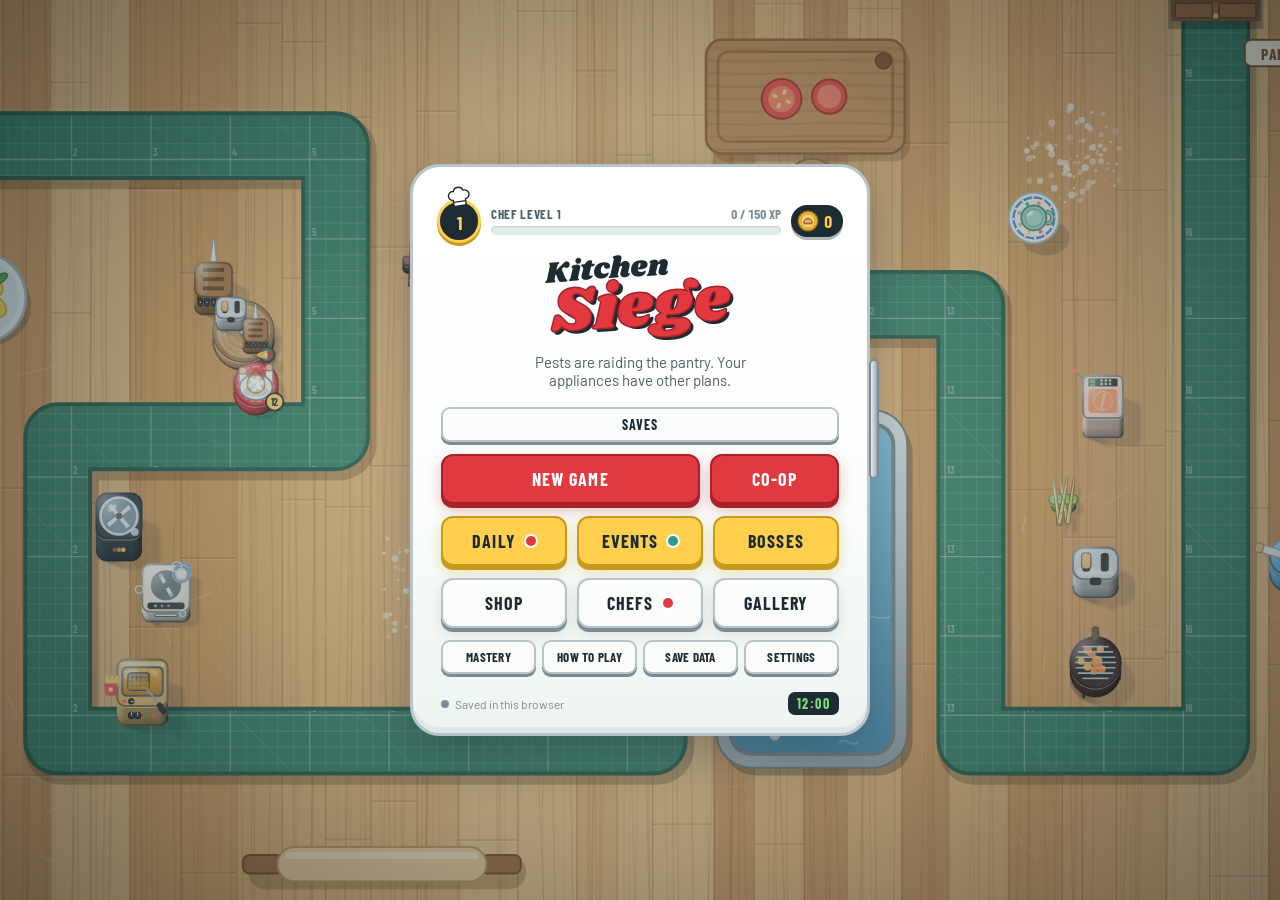
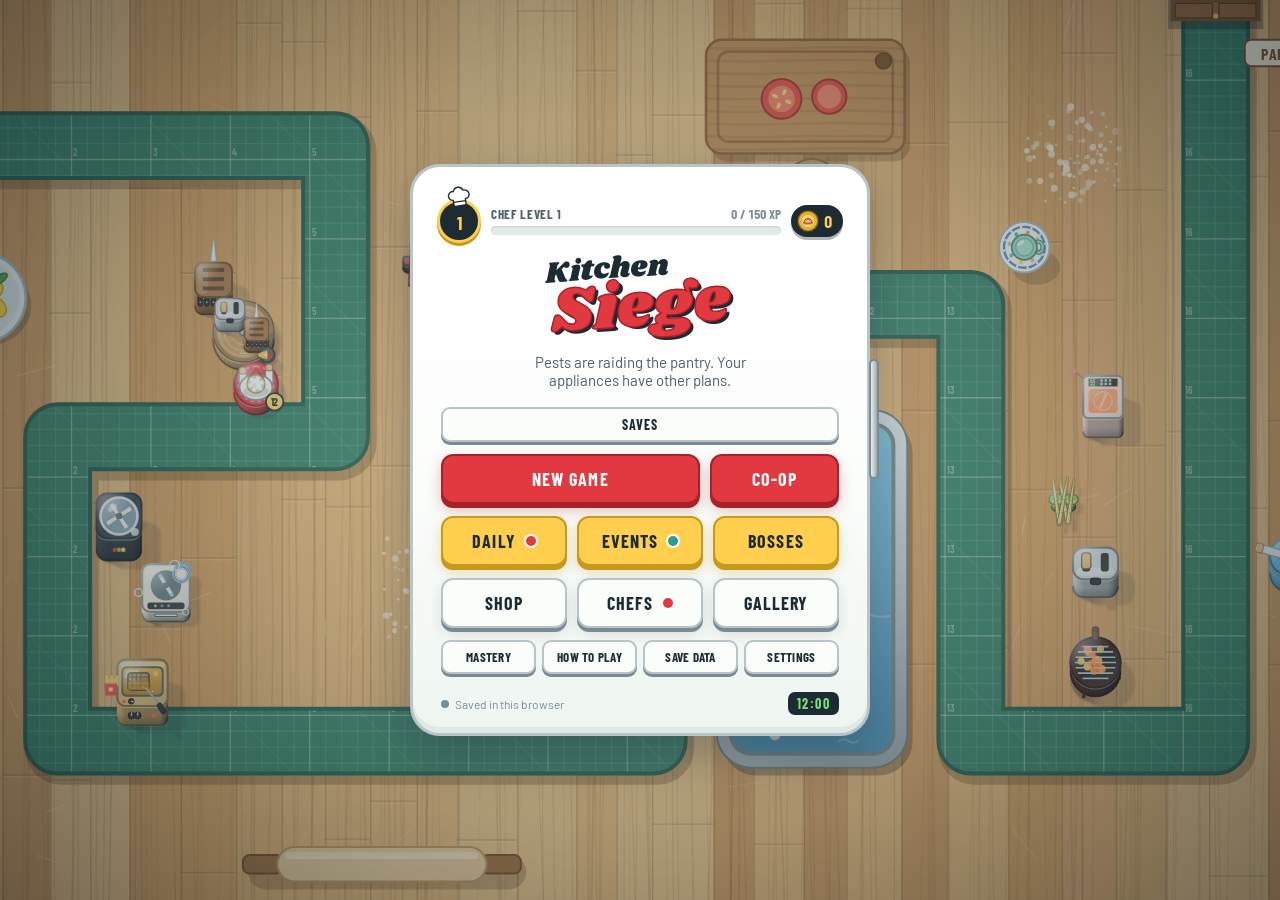
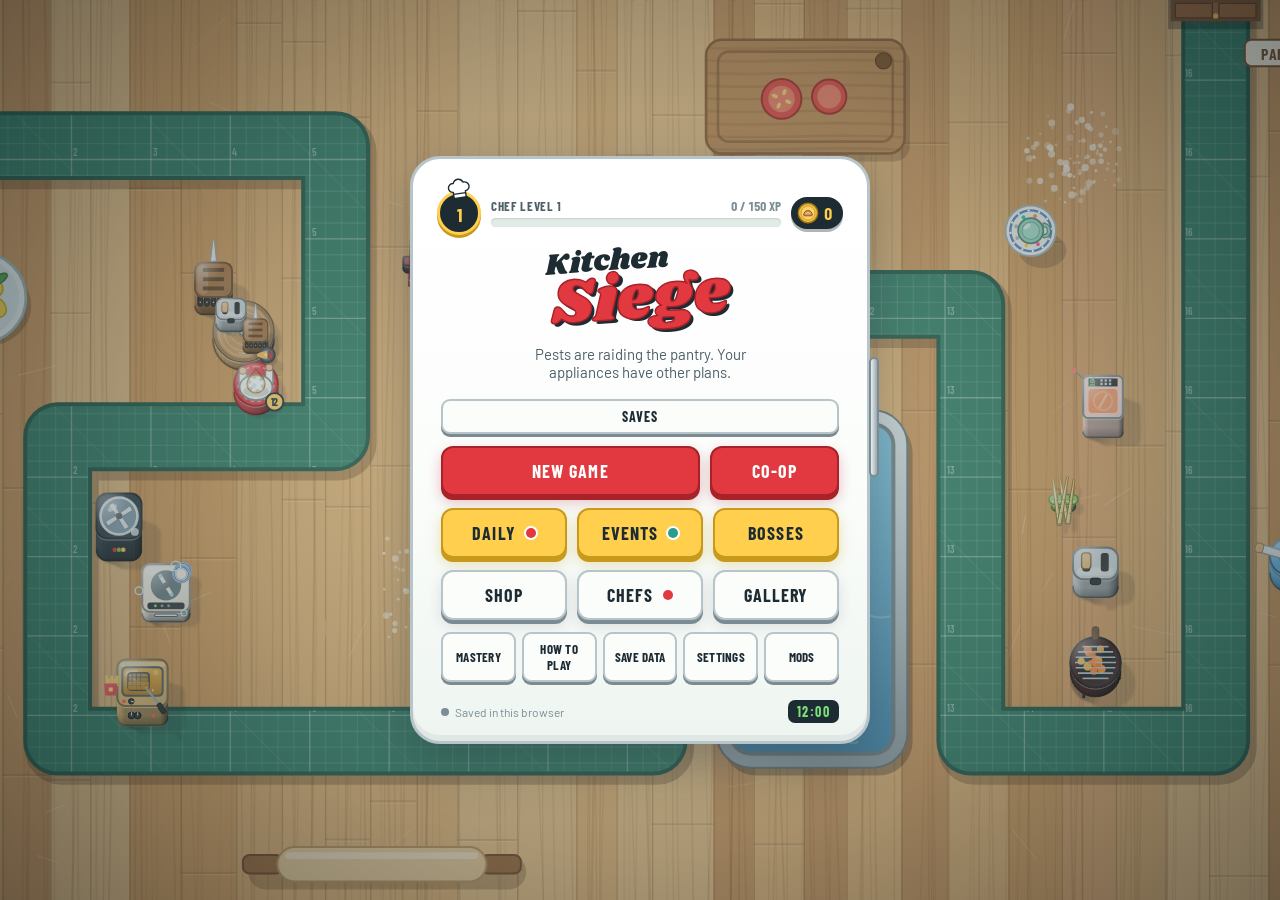
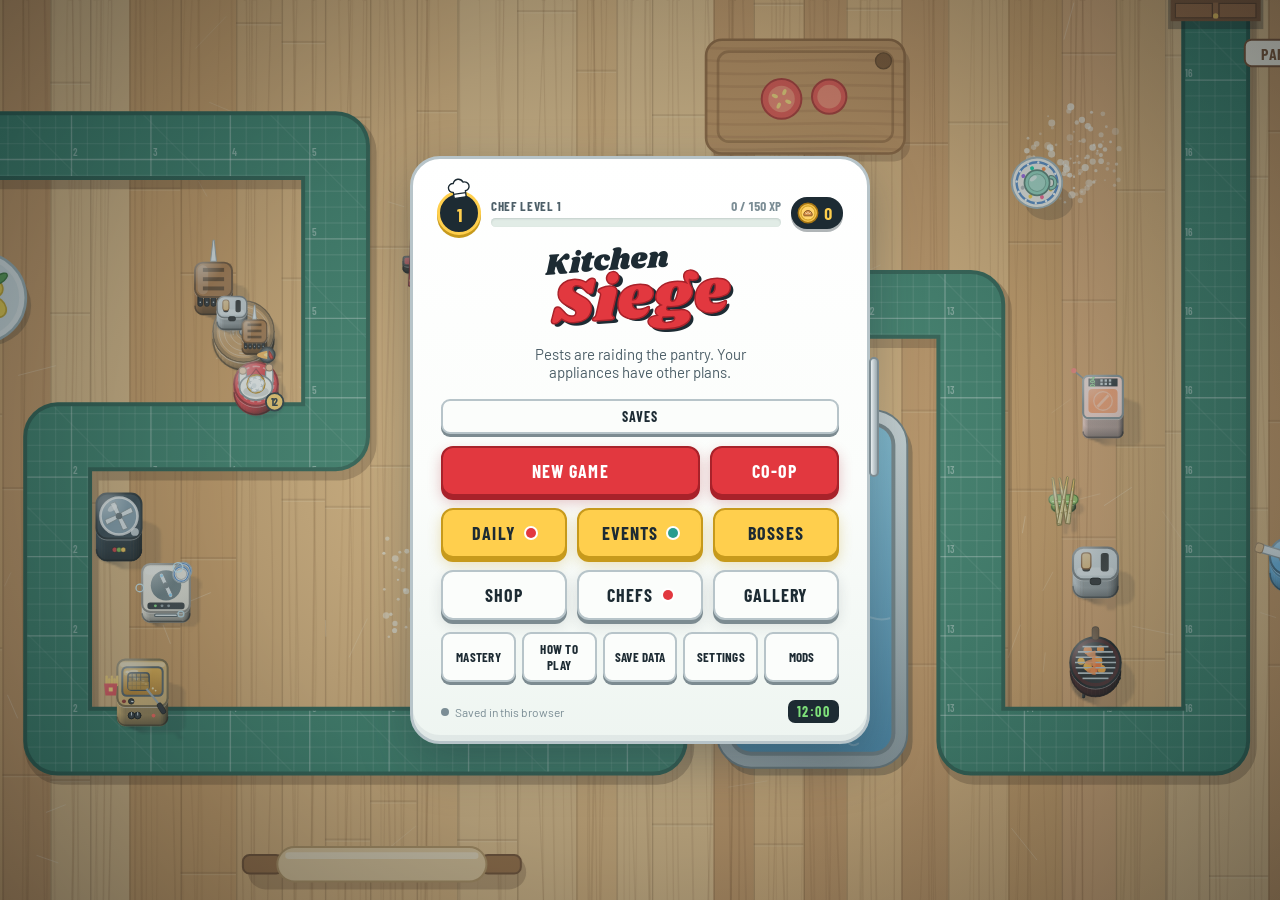
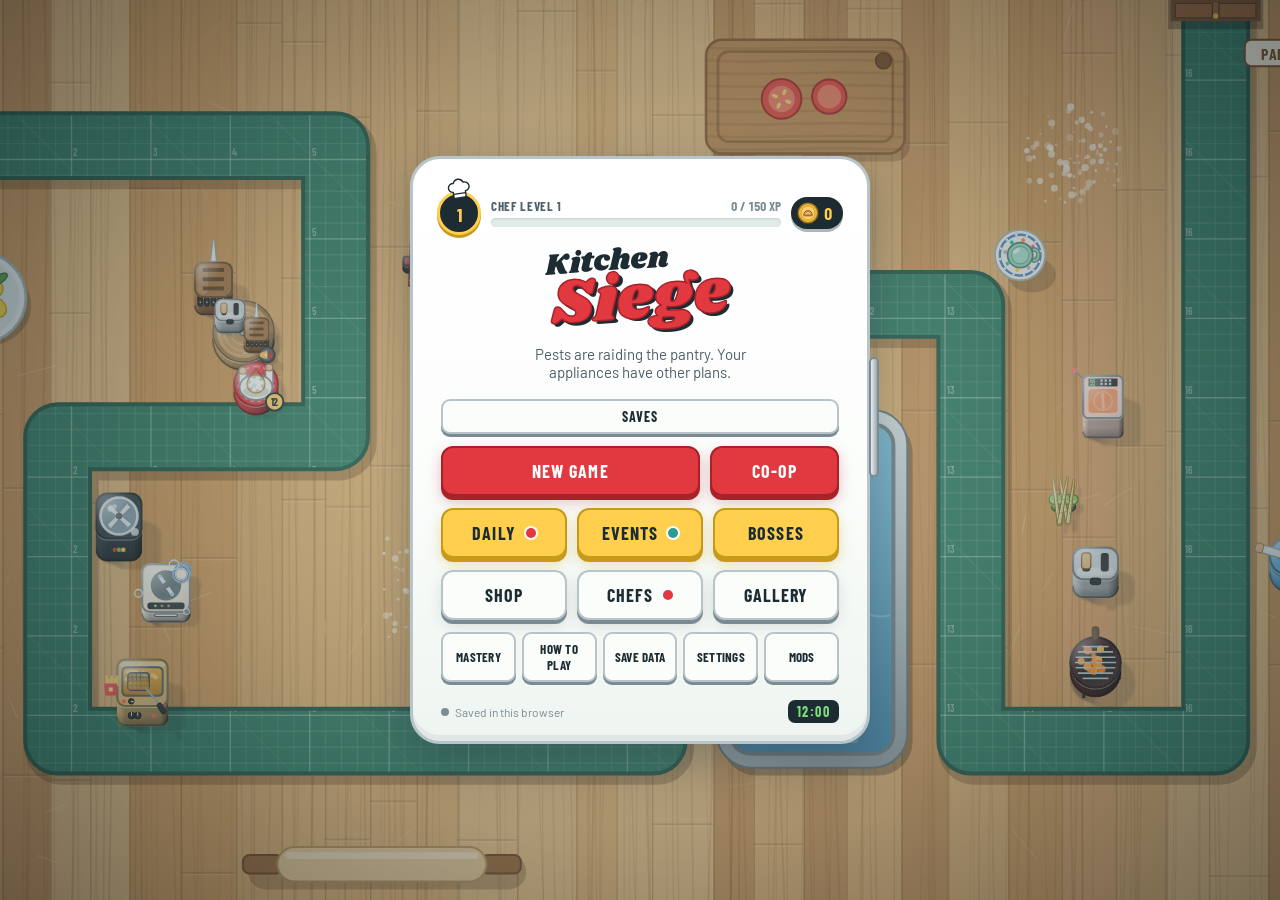
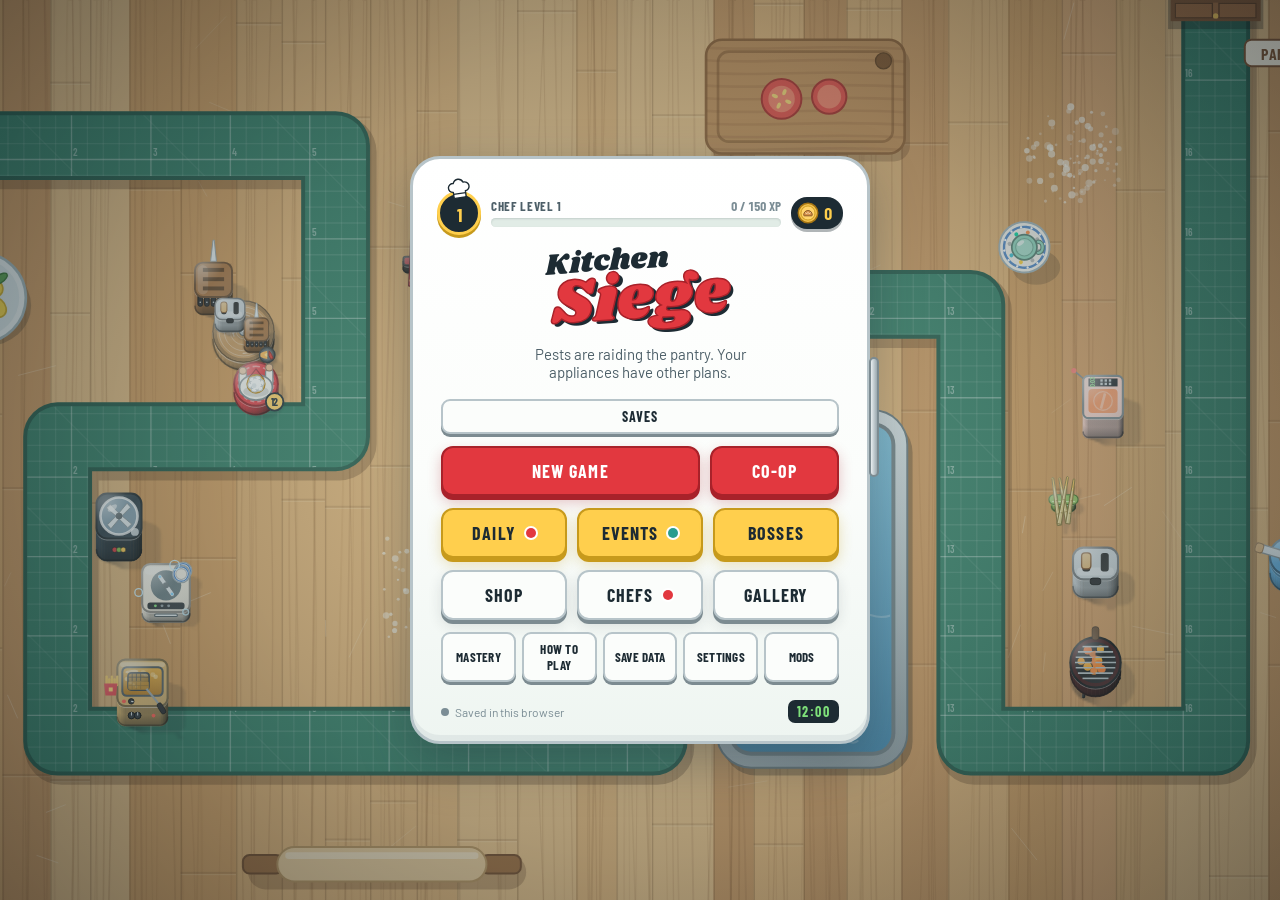
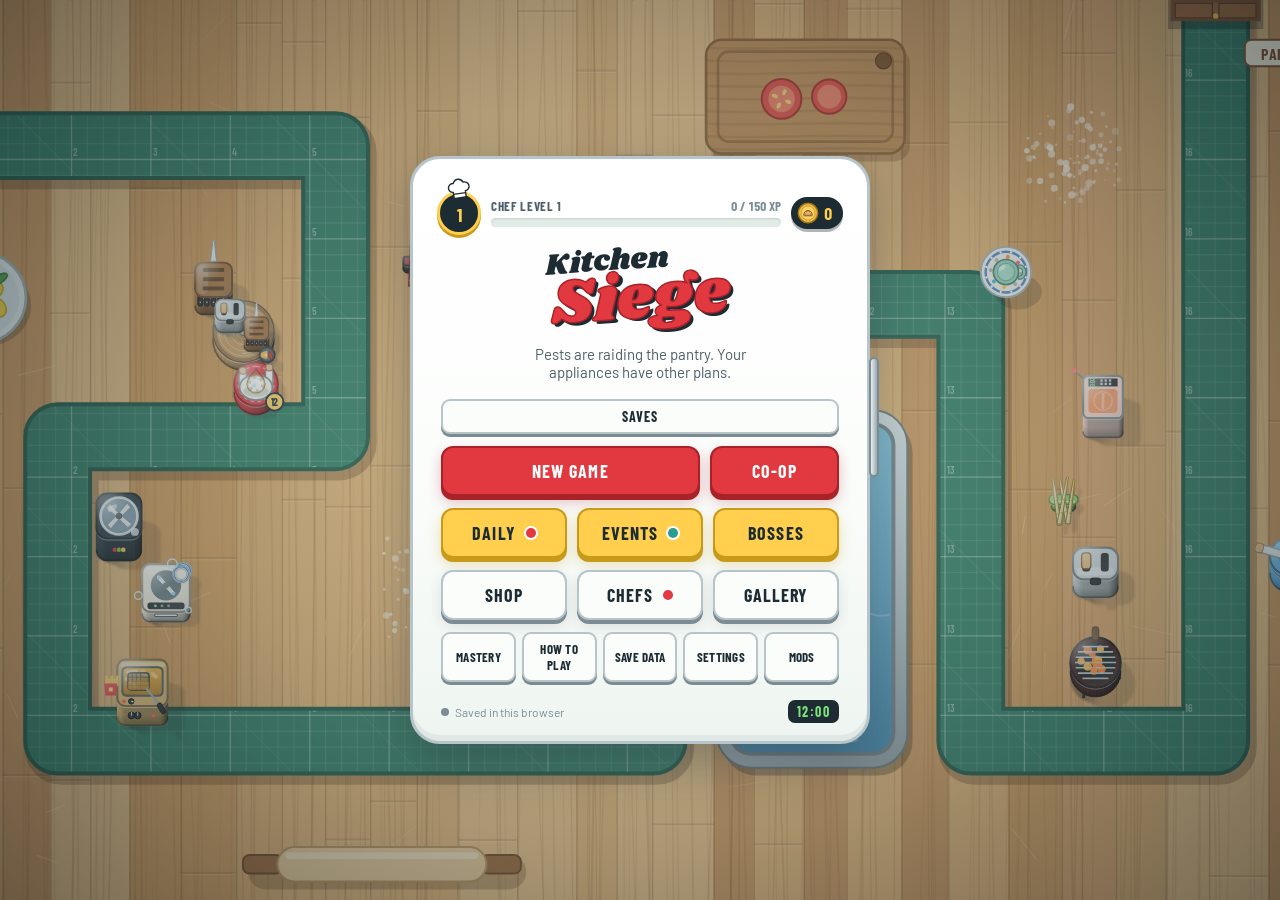
